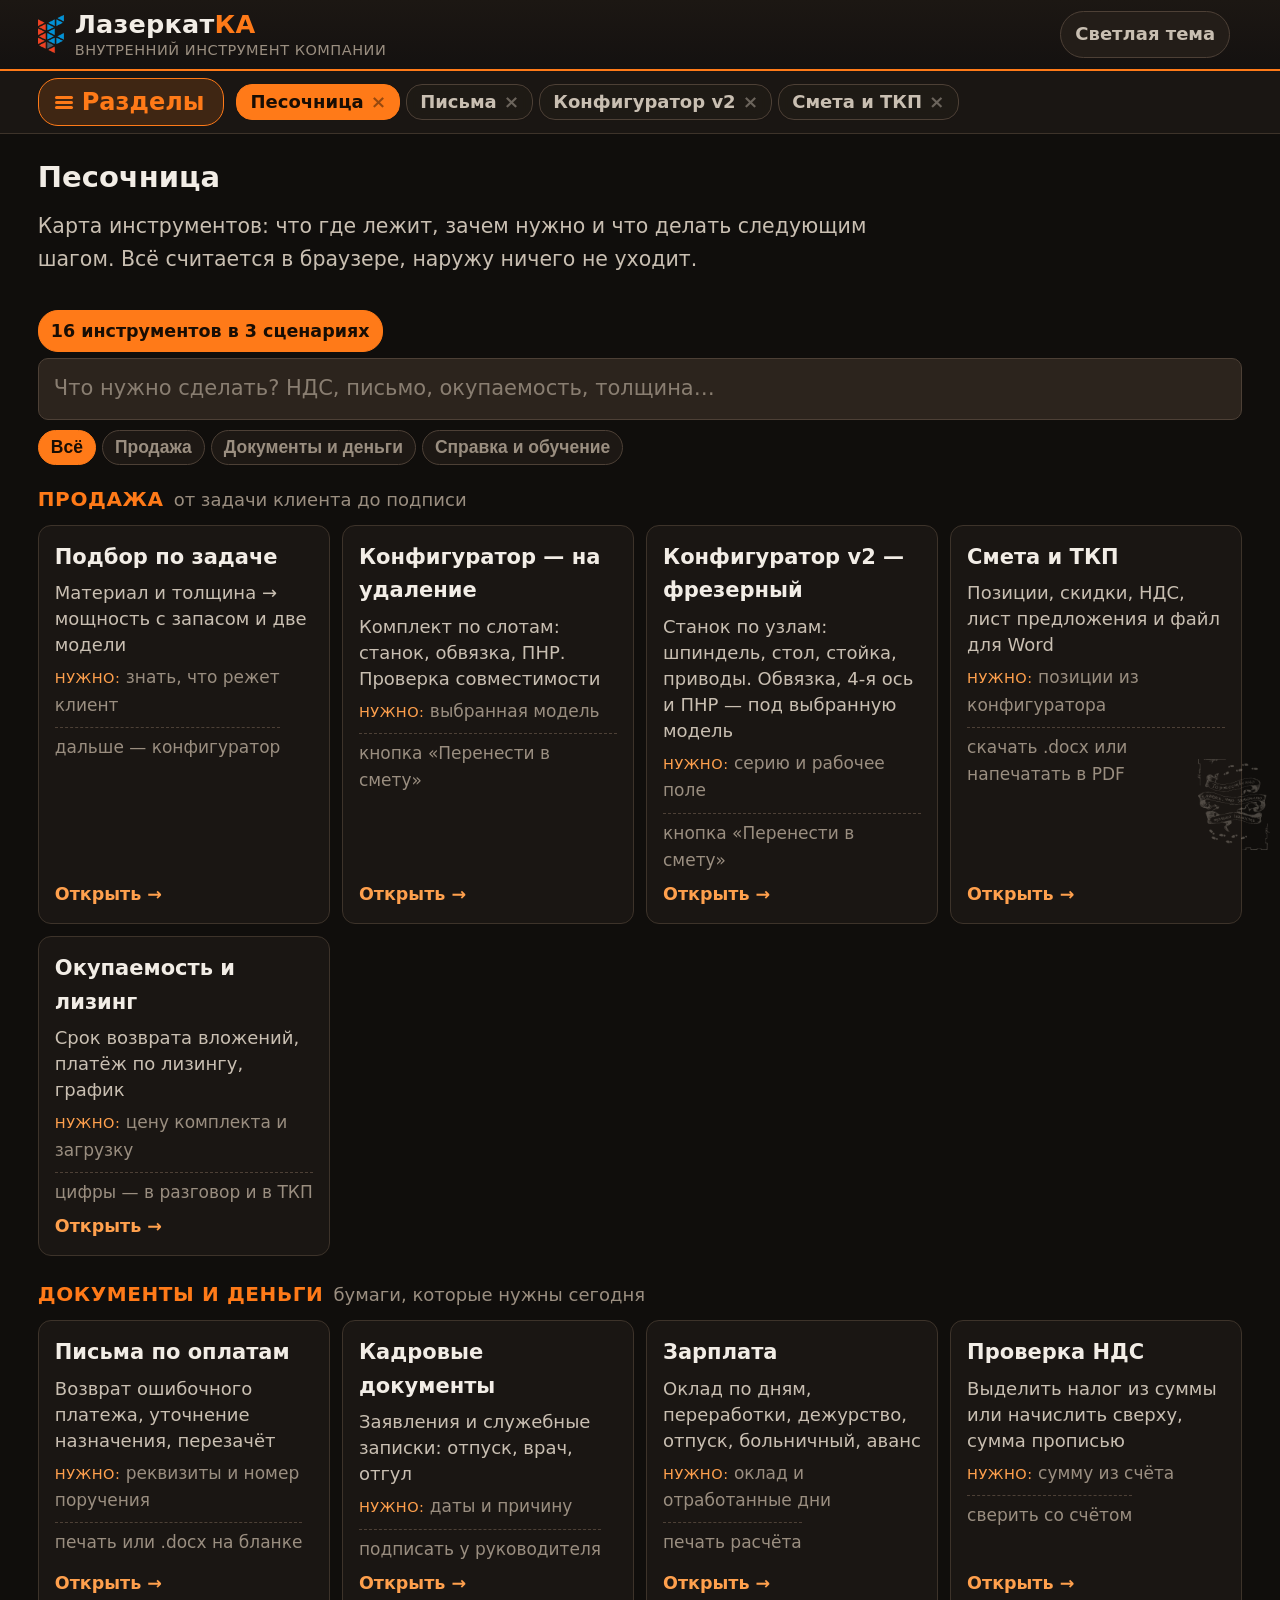
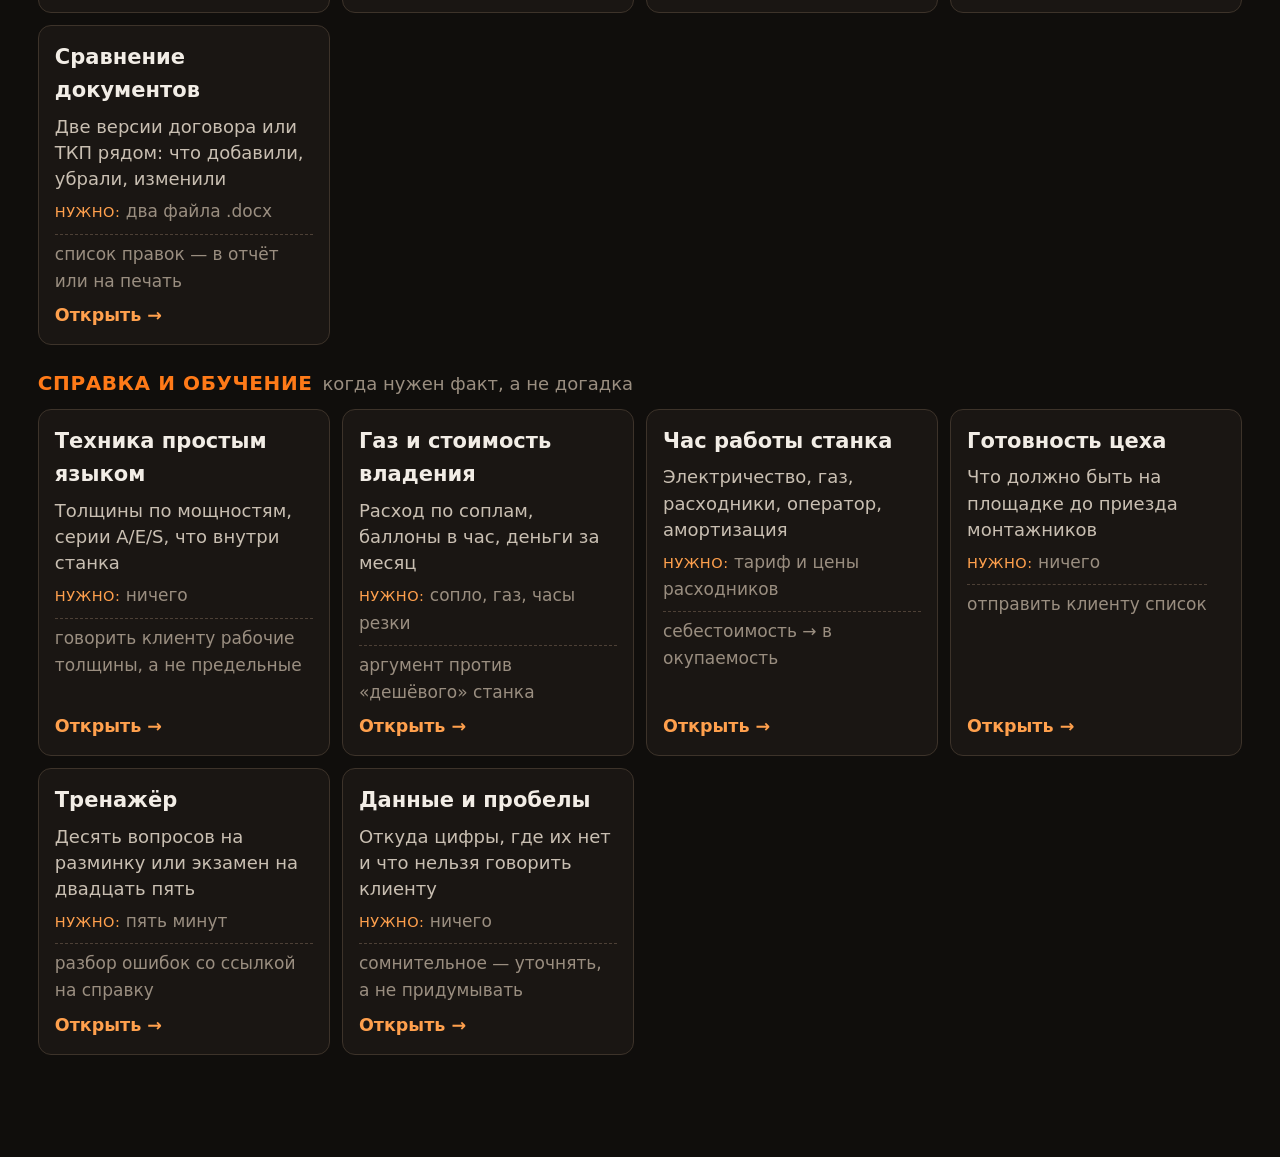
==== index.html @ 3d06977b "версия 55: классификация готовых конфигураций и станины из 1С [skip ci] Готовые конфигурации больше " ====
<!DOCTYPE html>
<html lang="ru" style="--cmp-top: 4px;"><head>
<meta charset="utf-8">
<meta name="viewport" content="width=device-width,initial-scale=1">
<meta name="robots" content="noindex,nofollow,noarchive,nosnippet">
<meta name="googlebot" content="noindex,nofollow">
<meta name="theme-color" content="#100e0c">
<title>ЛазеркатКА — конфигуратор, смета и ТКП</title>
<link rel="manifest" href="manifest.webmanifest">
<link rel="apple-touch-icon" href="apple-touch-icon-180.png">
<link rel="icon" href="icon-192.png" type="image/png">
<style>/* Тёмная тема — по умолчанию, как было. Светлая включается атрибутом
   data-theme="light" на <html>: те же переменные, другие значения, поэтому
   правила ниже одинаковы для обеих тем. Лист ТКП в любой теме белый. */
:root{
  --bg:#100e0c; --bg2:#1a1613; --bg3:#231d18; --bg4:#2c241d;
  --line:#3d332a; --line2:#4d4036;
  --tx:#f2ede6; --tx2:#c9bfb2; --muted:#9a8e80;
  --or:#ff7a18; --or2:#ffa04d; --or3:#c95c07; --orbg:#2a1a0c;
  --ok:#57b877; --okbg:#12230f; --bad:#ff6152; --badbg:#2a1110;
  --warn:#ffb43a; --warnbg:#2b1f0a;
  --head:linear-gradient(180deg,#1c1713,#141110);
  --onor:#180d04; --onok:#08170c; --onwarn:#241700; --onbad:#ffffff;
  --shadow:rgba(0,0,0,.45);
  /* иконка календаря для полей с датой — рисуем маской, цвет берём из темы */
  --cal-ico:url('data:image/svg+xml;utf8,<svg xmlns="http://www.w3.org/2000/svg" viewBox="0 0 24 24"><path fill="black" d="M7 2v2H5.5A2.5 2.5 0 0 0 3 6.5v13A2.5 2.5 0 0 0 5.5 22h13a2.5 2.5 0 0 0 2.5-2.5v-13A2.5 2.5 0 0 0 18.5 4H17V2h-2v2H9V2H7zm-1.5 8h13v9.5a.5.5 0 0 1-.5.5h-12a.5.5 0 0 1-.5-.5V10zm2 2v2h3v-2h-3zm5 0v2h3v-2h-3z"/></svg>');
  /* стрелка-указатель для подсказки на плитках шаблонов писем */
  --down-ico:url('data:image/svg+xml;utf8,<svg xmlns="http://www.w3.org/2000/svg" viewBox="0 0 24 24"><path fill="black" d="M11 2h2v13.2l4.9-4.9 1.4 1.4L12 19l-7.3-7.3 1.4-1.4 4.9 4.9z"/></svg>');
}
html[data-theme="light"]{
  --bg:#f6f4f1; --bg2:#ffffff; --bg3:#f1ece6; --bg4:#e7e0d8;
  --line:#dcd4c9; --line2:#c8bdaf;
  --tx:#1b1815; --tx2:#4a423a; --muted:#6f665c;
  --or:#c95c07; --or2:#a34a05; --or3:#e0761d; --orbg:#fdf0e3;
  --ok:#1f7a44; --okbg:#e8f5ec; --bad:#b3271a; --badbg:#fdeceb;
  --warn:#8a5a06; --warnbg:#fdf3e0;
  --head:linear-gradient(180deg,#ffffff,#f3efe9);
  --onor:#fff8f2; --onok:#ffffff; --onwarn:#fff8ea; --onbad:#ffffff;
  --shadow:rgba(60,45,30,.14);
}
*{box-sizing:border-box}
html{-webkit-text-size-adjust:100%}
body{margin:0;background:var(--bg);color:var(--tx);
  font:21px/1.6 "Segoe UI",Roboto,system-ui,-apple-system,sans-serif;
  -webkit-font-smoothing:antialiased}
.wrap{max-width:1600px;margin:0 auto;padding:0 1cm 80px}

/* ---------- шапка ---------- */
header{background:var(--head);
  border-bottom:2px solid var(--or);position:sticky;top:0;z-index:30}
/* Шапка идёт во всю ширину окна, вровень с лентой разделов: знак с названием
   прижат к левому краю, тема и режим демонстрации — к правому. Раньше шапка
   была ограничена шириной колонки и висела в воздухе посреди экрана, пока
   лента под ней начиналась от самого края. */
.head{max-width:none;margin:0;padding:10px 1cm;display:flex;gap:16px;
  align-items:center;flex-wrap:wrap}
.head .head-right{margin-left:auto}
/* Знак + название: знак фирменный, текст живёт в теме сайта. Ссылка ведёт
   на lasercut.ru, поэтому у неё нет подчёркивания и цвета ссылки. */
.brand{display:flex;align-items:center;gap:11px;text-decoration:none;
  color:var(--tx);line-height:1.15}
.brand-mark{flex:0 0 auto;display:block;height:38px;width:auto}
.brand-tx{font-size:25.5px;font-weight:700;letter-spacing:.2px;color:var(--tx)}
.brand-tx b{color:var(--or)}
.brand small{display:block;font-size:14.5px;font-weight:400;color:var(--muted);
  letter-spacing:.5px;text-transform:uppercase;margin-top:3px}
.brand:hover .brand-tx{color:var(--or2)}
.brand:hover .brand-mark{filter:brightness(1.12)}
@media(max-width:560px){
  .brand-mark{height:30px}
  .brand-tx{font-size:22.5px}
  .brand small{font-size:13px}
}
.head-right{margin-left:auto;display:flex;gap:12px;align-items:center;flex-wrap:wrap}
.toggle{display:inline-flex;align-items:center;gap:9px;background:var(--bg3);
  border:1px solid var(--line2);padding:8px 14px;border-radius:24px;font-size:18.5px;
  cursor:pointer;user-select:none;color:var(--tx2)}
.toggle:hover{border-color:var(--or);color:var(--tx)}
.toggle input{width:18px;height:18px;margin:0;cursor:pointer;accent-color:var(--or)}
.savedot{font-size:17.5px;color:var(--or2);min-height:19px}
.themebtn{font:inherit;font-size:18px;font-weight:600;padding:8px 14px;
  border-radius:24px;cursor:pointer;background:var(--bg3);color:var(--tx2);
  border:1px solid var(--line2)}
.themebtn:hover{border-color:var(--or);color:var(--or2)}

/* баннер демо-режима с выходом */
.demo-banner{display:none;background:var(--or);color:var(--onor);padding:10px 16px;
  font-size:19px;font-weight:600;text-align:center}
body.demo .demo-banner{display:flex;gap:14px;align-items:center;justify-content:center;
  flex-wrap:wrap}
.demo-banner button{font:inherit;font-size:18px;font-weight:700;padding:5px 14px;
  border-radius:20px;border:2px solid var(--onor);background:transparent;color:var(--onor);
  cursor:pointer}
.demo-banner button:hover{background:var(--onor);color:var(--or)}

/* ---------- вкладки и кнопка разделов ----------
   Компактно и чётко: вкладка — плотная «пилюля» с ощутимой рамкой, активная
   заливается фирменным оранжевым и читается сразу. Меню в кнопке «Разделы»
   держит все шесть разделов; текст в нём мелкий и в одну строку, подсказка —
   ещё мельче, чтобы список не разрастался. */
/* Полоса вкладок стоит выше всего остального: раскрытое меню «Разделы»
   должно ложиться поверх шапки, нижней панели сметы и любых карточек. */
nav{display:none;background:var(--bg2);border-bottom:1px solid var(--line);
  position:sticky;top:63px;z-index:50}
body.js nav{display:block}
/* Кнопка «Разделы» прижата к самому левому краю окна: строка навигации не
   ограничена шириной колонки текста, слева почти нет отступа. Раскрытое меню
   ложится в поле у края, а не на статью. */
.navinner{max-width:none;margin:0;padding:7px 1cm;display:flex;gap:12px;
  align-items:center}
.navtabs{display:flex;gap:6px;overflow-x:auto;scrollbar-width:none;padding:1px 0;
  flex:1 1 auto}
.navtabs::-webkit-scrollbar{display:none}
.navtabs button{border:1px solid var(--line2);border-radius:16px;font:inherit;
  font-size:18px;font-weight:600;padding:6px 13px;cursor:pointer;color:var(--tx2);
  white-space:nowrap;display:flex;align-items:center;gap:6px;line-height:1.25;
  background:color-mix(in srgb, var(--bg3) 62%, transparent);
  backdrop-filter:blur(6px);-webkit-backdrop-filter:blur(6px);
  transition:border-color .12s, color .12s, background .12s}
.navtabs button:hover{color:var(--tx);border-color:var(--or2);
  background:color-mix(in srgb, var(--bg4) 78%, transparent)}
.navtabs button[aria-selected="true"]{color:var(--onor);border-color:var(--or);
  background:var(--or);font-weight:700}
.navtabs button[aria-selected="true"] .badge{background:var(--onor);color:var(--or)}

/* кнопка «Разделы» — фирменный оранжевый блок с меню */
.navmenu{position:relative;flex:0 0 auto}
/* Размер кнопки: было 20 px, стало 18 px — на 10 % меньше. */
.menubtn{font:inherit;font-size:24px;font-weight:700;padding:8px 19px 8px 43px;
  border-radius:20px;cursor:pointer;border:1px solid var(--or);
  background:color-mix(in srgb, var(--or) 16%, transparent);color:var(--or);
  position:relative;line-height:1.25;white-space:nowrap}
.menubtn::before{content:"";position:absolute;left:16px;top:50%;
  width:18px;height:3px;background:var(--or);border-radius:2px;
  box-shadow:0 -5px 0 var(--or), 0 5px 0 var(--or);transform:translateY(-1px)}
.menubtn:hover{background:var(--or);color:var(--onor)}
.menubtn:hover::before{background:var(--onor);
  box-shadow:0 -6px 0 var(--onor), 0 6px 0 var(--onor)}
.menulist{display:none;position:absolute;left:0;top:calc(100% + 6px);z-index:70;
  min-width:288px;padding:6px;border-radius:13px;border:1px solid var(--line2);
  background:color-mix(in srgb, var(--bg2) 97%, transparent);
  backdrop-filter:blur(14px);-webkit-backdrop-filter:blur(14px);
  box-shadow:0 12px 32px var(--shadow)}
.menulist.open{display:block}
/* строка меню: слева ручка переноса, посередине переход в раздел,
   справа кнопка-закрепление во вкладки. Строку можно перетащить выше
   или ниже — порядок запоминается. */
.menulist .mrow{display:flex;align-items:stretch;gap:2px;border-radius:9px}
.menulist .mgrip{flex:0 0 auto;display:flex;align-items:center;padding:0 6px 0 4px;
  color:var(--muted);font-size:20px;line-height:1;cursor:grab;user-select:none}
.menulist .mrow:hover .mgrip{color:var(--or2)}
.menulist .mrow.drag{opacity:.45;cursor:grabbing}
.menulist .mrow.over{box-shadow:inset 0 2px 0 var(--or);background:var(--bg3)}
.menulist .mrow:hover{background:var(--bg3)}
.menulist .mrow>button[data-t]{display:block;flex:1 1 auto;font:inherit;
  font-size:18px;text-align:left;padding:7px 11px;border:0;border-radius:9px;
  background:none;color:var(--tx2);cursor:pointer;line-height:1.3}
.menulist .mrow>button[data-t]:hover{color:var(--tx)}
.menulist .mrow>button[aria-selected="true"]{color:var(--or);font-weight:700;
  background:var(--orbg)}
.menulist .mrow>button[data-t] small{display:block;font-size:14.5px;
  color:var(--muted);font-weight:400;margin-top:1px}
.pinbtn{flex:0 0 auto;width:34px;border:0;border-radius:9px;background:none;
  color:var(--muted);cursor:pointer;font:inherit;font-size:21px;line-height:1}
.pinbtn:hover{background:var(--bg4);color:var(--or)}
.pinbtn[aria-pressed="true"]{color:var(--or)}
.menulist .mfoot{display:flex;gap:6px;align-items:center;
  border-top:1px solid var(--line);margin-top:5px;padding:6px 8px 2px}
.menulist .mfoot span{font-size:14.5px;color:var(--muted);flex:1 1 auto}
.menulist .mfoot button{font:inherit;font-size:15.5px;padding:4px 9px;
  border:1px solid var(--line2);border-radius:8px;background:none;
  color:var(--tx2);cursor:pointer}
.menulist .mfoot button:hover{border-color:var(--or2);color:var(--tx)}
/* крестик снятия вкладки — виден при наведении и всегда на тач-экранах */
.navtabs button .tabx{font-size:18.5px;line-height:1;opacity:.45;margin-left:1px}
.navtabs button:hover .tabx{opacity:1}
@media(max-width:560px){
  .navinner{padding:6px 8px 6px 3px;gap:8px}
  .navtabs button{font-size:17.5px;padding:6px 11px}
  .menubtn{font-size:20.5px;padding:7px 14px 7px 36px}
  .menubtn::before{left:13px;width:16px}
  .menulist{min-width:min(80vw, 320px)}
}
.badge{background:var(--or);color:var(--onor);font-size:16px;font-weight:700;
  min-width:20px;padding:1px 6px;border-radius:10px;line-height:1.5}
.badge:empty{display:none}

/* без JS все панели подряд */
.panel{padding-top:20px}
body.js .panel{display:none}
body.js .panel.active{display:block}
.nojs-title{display:block;margin:34px 0 0;padding:12px 16px;background:var(--or);
  color:var(--onor);font-size:25.5px;font-weight:700;border-radius:6px}
body.js .nojs-title{display:none}

h2{font-size:29px;color:var(--tx);margin:32px 0 12px;padding-bottom:8px;
  border-bottom:2px solid var(--line2);font-weight:700}
h3{font-size:22.5px;color:var(--or2);margin:22px 0 10px;font-weight:700}
p{margin:10px 0}
a{color:var(--or2)}
.muted{color:var(--muted);font-size:18.5px}
.lead{font-size:20.5px;color:var(--tx2);margin-bottom:18px;max-width:900px}

/* ---------- шаги ---------- */
.step{background:var(--bg2);border:1px solid var(--line);border-radius:10px;
  padding:0;margin:16px 0;overflow:hidden}
.step-h{display:flex;align-items:center;gap:12px;padding:14px 18px;
  background:var(--bg3);border-bottom:1px solid var(--line)}
.step-n{flex:0 0 auto;width:30px;height:30px;border-radius:50%;background:var(--or);
  color:var(--onor);font-weight:700;font-size:20px;display:flex;align-items:center;
  justify-content:center}
.step-t{font-size:22px;font-weight:700;color:var(--tx)}
.step-t small{display:block;font-size:17.5px;font-weight:400;color:var(--muted);margin-top:1px}
/* ---------------- Главная: три плитки ---------------- */
/* Тренажёр: полоса прогресса, крупные варианты ответа, разбор ошибок */
.quizbar{height:6px;border-radius:4px;background:var(--bg4);overflow:hidden;
  margin:4px 0 14px}
.quizbar-i{height:100%;width:0;background:var(--or);transition:width .2s}
.quizq{font-size:23px;font-weight:600;margin:0 0 14px;line-height:1.45}
.quizopts{display:flex;flex-direction:column;gap:8px;margin-bottom:12px}
.quizopt{font:inherit;font-size:20.5px;text-align:left;padding:12px 14px;
  border-radius:9px;border:1px solid var(--line2);background:var(--bg4);
  color:var(--tx);cursor:pointer;transition:.12s}
.quizopt:hover:not(:disabled){border-color:var(--or);color:var(--or2)}
.quizopt:disabled{cursor:default;opacity:.75}
.quizopt.ok{border-color:var(--ok);background:var(--okbg);color:var(--tx);opacity:1}
.quizopt.bad{border-color:var(--bad);background:var(--badbg);color:var(--tx);opacity:1}
.note.ok-note{border-color:var(--ok);background:var(--okbg)}
.quizerr{padding:10px 12px;margin:8px 0;border-radius:9px;border:1px solid var(--line);
  background:var(--bg3);font-size:19px}
.quizerr b{display:block;margin-bottom:4px}
.quizerr .muted{font-size:17.5px}

/* Справочник: три части в одном разделе — показываем ту, что выбрана */
.subtabs{margin:0 0 18px}
.subpanel{display:none}
.subpanel.active{display:block}
.subpanel>.lead:first-child{margin-top:0}

/* Плашка-клятва: обработанный рисунок как маска — бумага убрана, цвет чернил
   даёт CSS, поэтому она живёт и в тёмной, и в светлой теме. Место — правый
   нижний угол окна, приподнята над краем; блок лежит вне панелей, поэтому
   видна на каждой вкладке. */
.oath{position:fixed;right:18px;bottom:56px;width:198px;z-index:26;
  display:block;text-decoration:none;
  color:var(--tx2);opacity:.6;cursor:pointer;
  transition:opacity .16s, transform .16s, color .16s}
.oath:hover,.oath:focus-visible{opacity:1;color:var(--or);
  transform:translateY(-2px) rotate(-.5deg);outline:none}
/* display:block обязателен: плашка стала ссылкой, а строчный элемент
   игнорирует ширину и пропорции — картинка просто исчезала */
.oath-scan{display:block;width:100%;aspect-ratio:400 / 492;
  background-color:currentColor;
  -webkit-mask:var(--oath-img) center/contain no-repeat;
  mask:var(--oath-img) center/contain no-repeat}
.oath-tip{position:absolute;right:0;bottom:calc(100% + 8px);width:214px;
  padding:8px 11px;border-radius:11px;border:1px solid var(--or);
  background:var(--bg2);color:var(--tx);font-size:17px;line-height:1.4;
  box-shadow:0 10px 26px var(--shadow);opacity:0;visibility:hidden;
  transform:translateY(4px);transition:.16s}
.oath:hover .oath-tip,.oath:focus-visible .oath-tip{opacity:1;visibility:visible;
  transform:translateY(0)}
/* На ноутбуках 1180–1500 px правая колонка доходит почти до края окна:
   плашку делаем маленькой и почти прозрачной, чтобы не накрывать кнопки. */
@media(max-width:1500px){
  .oath{width:74px;bottom:50px;right:10px;opacity:.32}
  .oath:hover,.oath:focus-visible{opacity:1}
}
@media(max-width:900px){
  .oath{width:104px;right:10px;bottom:48px;opacity:.5}
  .oath-tip{width:190px}
}
@media print{.oath{display:none}}

/* Свёрнутая справка в шаге: заголовок в одну строку, без рамки-плашки */
.hint-det{margin-top:10px;border:1px solid var(--line);border-radius:10px;
  background:var(--bg2)}
.hint-det>summary{cursor:pointer;padding:8px 12px;font-size:17.5px;color:var(--tx2);
  list-style:none}
.hint-det>summary::-webkit-details-marker{display:none}
.hint-det>summary::before{content:"＋ ";color:var(--or)}
.hint-det[open]>summary::before{content:"− "}
.hint-det>summary:hover{color:var(--tx)}
.hint-det .det-b{padding:0 12px 10px;display:flex;flex-direction:column;gap:8px}

/* Миниатюра письма в правой колонке: лист А4 сжат по ширине колонки */
/* Письма: группы-плашки. Заголовок всегда виден, список документов
   раскрывается под нажатой группой. */
.ltracc{display:flex;flex-direction:column;gap:10px;margin:0 0 18px}
.ltracc-i{border:1px solid var(--line2);border-radius:12px;background:var(--bg2);
  overflow:hidden}
.ltracc-i.open{border-color:var(--or)}
.ltracc-h{display:flex;align-items:center;gap:12px;width:100%;font:inherit;
  font-size:21px;font-weight:700;padding:14px 16px;border:0;cursor:pointer;
  background:none;color:var(--tx);text-align:left}
.ltracc-h:hover{color:var(--or2)}
.ltracc-i.open .ltracc-h{color:var(--or);background:var(--orbg)}
.ltracc-h .la-c{font-size:17px;font-weight:600;color:var(--muted);
  text-transform:uppercase;letter-spacing:.5px}
.ltracc-h .la-x{margin-left:auto;width:12px;height:12px;flex:0 0 auto;
  border-right:2px solid currentColor;border-bottom:2px solid currentColor;
  transform:rotate(45deg) translateY(-2px);transition:transform .16s}
.ltracc-i.open .ltracc-h .la-x{transform:rotate(225deg) translateY(-2px)}
.ltracc-b{padding:4px 16px 16px}
.ltracc-b .pills{margin:0}
/* После выбора группы над плитками шаблонов на пару секунд всплывают стрелки:
   подсказка, что выбирать дальше. Стрелки появляются по очереди. */
.pill.point{position:relative}
.pill.point::before{content:'';position:absolute;left:50%;bottom:calc(100% + 3px);
  width:15px;height:15px;margin-left:-7.5px;background-color:var(--or);
  -webkit-mask:var(--down-ico) center/contain no-repeat;
  mask:var(--down-ico) center/contain no-repeat;
  animation:pointjump .82s ease-in-out 6 both;
  animation-delay:var(--point-delay,0s);pointer-events:none}
@keyframes pointjump{
  0%{opacity:0;transform:translateY(-9px)}
  25%{opacity:1;transform:translateY(-1px)}
  55%{opacity:1;transform:translateY(-6px)}
  100%{opacity:0;transform:translateY(-2px)}
}
@media(prefers-reduced-motion:reduce){
  .pill.point::before{animation:pointfade 3s linear 1 both}
  @keyframes pointfade{0%,85%{opacity:1}100%{opacity:0}}
}
/* Кадровый бланк: адресат и «от кого» справа, пояснения мелким шрифтом */
.lp-addr.staff{display:block;text-align:right}
.lp-addr.staff .lp-to{margin-bottom:14px}
.lp-addr.staff .lp-from{display:block;text-align:right}
.lp-hint{display:block;font-size:13px;color:#7a8798;margin:0 0 8px}
.lp-sign.staff{display:flex;gap:26px;align-items:flex-end;justify-content:space-between}
.lp-sign.staff .lp-line{min-width:150px;text-align:center}
.lp-sign.staff .lp-hint{text-align:center;margin-top:2px}
/* Миниатюра листа ТКП в правой колонке сметы: тот же приём, что в письмах */
.kpmini{margin-top:10px;border:1px solid var(--line2);border-radius:8px;
  background:#fff;overflow:hidden;cursor:zoom-in;height:460px}
.kpmini-in{width:794px;transform-origin:top left}
@media(max-width:999px){.kpmini{height:320px}}
@media print{.kpmini,#kpMiniGo{display:none}}
.ltrmini{margin-top:10px;border:1px solid var(--line2);border-radius:8px;
  background:#fff;overflow:hidden;cursor:zoom-in;height:420px}
.ltrmini-in{width:794px;transform-origin:top left}
@media(max-width:999px){.ltrmini{height:320px}}
@media print{.ltrmini,#ltrMiniGo{display:none}}
/* Песочница: поиск, сценарии, карточки инструментов. Карточка отвечает на
   три вопроса — что делает, что ей нужно, что дальше. */
.maptop{display:flex;flex-direction:column;gap:10px;margin-bottom:18px}
.maptop input[type=search]{width:100%;font:inherit;font-size:21px;padding:13px 15px;
  border:1px solid var(--line2);border-radius:10px;background:var(--bg4);color:var(--tx)}
.maptop input[type=search]:focus{outline:0;border-color:var(--or);
  box-shadow:0 0 0 3px rgba(255,122,24,.22)}
.maptop .pills{margin:0}
.mapflow{margin-bottom:22px}
.mapflow-h{display:flex;align-items:baseline;gap:10px;flex-wrap:wrap;margin:0 0 10px}
.mapflow-h b{font-size:20px;text-transform:uppercase;letter-spacing:.6px;color:var(--or)}
.mapflow-h .muted{font-size:18px}
.mapgrid{display:grid;grid-template-columns:repeat(auto-fill,minmax(248px,1fr));gap:12px}
.mapcard{display:flex;flex-direction:column;gap:6px;text-align:left;padding:15px 16px;
  border:1px solid var(--line);border-radius:13px;background:var(--bg2);cursor:pointer;
  font:inherit;color:inherit;transition:.14s}
.mapcard:hover{border-color:var(--or);transform:translateY(-2px);
  box-shadow:0 10px 24px var(--shadow)}
.mapcard .mc-t{font-size:21px;font-weight:700;color:var(--tx)}
.mapcard .mc-w{font-size:18px;color:var(--tx2);line-height:1.45}
.mapcard .mc-n{font-size:17px;color:var(--muted)}
.mapcard .mc-n i{font-style:normal;text-transform:uppercase;letter-spacing:.5px;
  font-size:14.5px;color:var(--or2)}
.mapcard .mc-x{font-size:17px;color:var(--muted);border-top:1px dashed var(--line2);
  padding-top:6px;margin-top:2px}
.mapcard .mc-a{font-size:17.5px;font-weight:700;color:var(--or2);margin-top:auto}
@media(max-width:560px){.mapgrid{grid-template-columns:1fr}}

.maprow{display:flex;gap:10px;align-items:center;justify-content:space-between;
  padding:8px 0;border-bottom:1px dashed var(--line2);font-size:18px;flex-wrap:wrap}
.maprow b{color:var(--tx)}
.maprow .muted{flex:1 1 200px}
/* ---------------- Письма: бланк А4 ---------------- */
.bodyarea{width:100%;min-height:220px;font:18.5px/1.6 inherit;padding:11px 12px;
  border:1px solid var(--line);border-radius:9px;background:var(--bg3);color:var(--tx);
  resize:vertical}
.clientfield label .cf{font-size:14px;text-transform:uppercase;letter-spacing:.4px;
  color:var(--muted);border:1px solid var(--line2);border-radius:4px;padding:1px 4px;
  margin-left:5px}
.clientfield input{border-style:dashed}
.howto{margin:0;padding-left:20px;font-size:18px;color:var(--muted);line-height:1.6}
.ltrpage{background:#fff;color:#16202e;border-radius:6px;padding:28px 30px;
  max-width:820px;margin:0 auto;font:19px/1.6 Georgia,"Times New Roman",serif}
.lp-head{display:flex;gap:16px;align-items:flex-start;justify-content:space-between;
  border-bottom:2px solid #0f2b52;padding-bottom:10px;margin-bottom:16px;flex-wrap:wrap}
.lp-logo{max-width:230px;height:auto}
.lp-co{font-size:14.5px;line-height:1.45;text-align:right;color:#4a5a70;max-width:330px}
.lp-co b{display:block;font-size:17px;color:#0f2b52;margin-bottom:2px}
.lp-co span{display:block}
.lp-addr{display:flex;gap:20px;justify-content:space-between;margin-bottom:18px;
  font-size:17.5px;flex-wrap:wrap}
.lp-to,.lp-from{max-width:48%;min-width:220px}
.lp-to{text-align:right;margin-left:auto}
.lp-from{order:-1}
.lp-addr .muted{color:#7b8ba3}
.lp-h{font-size:21px;text-align:center;margin:18px 0 6px;color:#0f2b52}
.lp-sub{text-align:center;font-size:18px;color:#4a5a70;margin-bottom:12px}
.lp-body p{margin:0 0 10px;text-align:justify;white-space:pre-wrap}
.lp-blank{display:inline-block;min-width:200px;border-bottom:1px solid #16202e}
.lp-sign{display:flex;justify-content:space-between;gap:16px;margin-top:26px;
  font-size:18px;flex-wrap:wrap}
.ltrstep{border:0;background:none}
.ltrstep .step-b{padding:0}
/* ---------------- Зарплата ---------------- */
.zphero{background:linear-gradient(160deg,#0e2a5c,#1b4fa8);color:#fff;border-radius:12px;
  padding:16px 18px;margin-bottom:12px}
.zphero .l{font-size:14.5px;opacity:.78;text-transform:uppercase;letter-spacing:.06em}
.zphero .v{font-size:40px;font-weight:750;margin-top:3px;font-variant-numeric:tabular-nums}
.zphero .split{display:flex;gap:14px;margin-top:14px;padding-top:12px;
  border-top:1px solid rgba(255,255,255,.2)}
.zphero .split>div{flex:1}
.zphero .split .s{font-size:21px;font-weight:650;margin-top:2px;
  font-variant-numeric:tabular-nums}
table.spec td.minus{color:var(--bad)}
@media print{
  /* Печатаем только письмо или расчёт — вместе с фирменной шапкой */
  #p-letters.printme .ltrpage{max-width:none;padding:0}
  /* у письма поля по ГОСТ, поэтому его собственные отступы, а не общие */
  #p-letters.printme{padding:20mm 15mm 20mm 30mm}
  #p-letters.printme .cfggrid,#p-letters.printme .bhead{display:none !important}
  #p-zp.printme .cfgside{position:static}
  #p-zp.printme .btns,#p-zp.printme .specout,#p-zp.printme details{display:none !important}
}

/* ---------------- Сборка комплекта по слотам ---------------- */
.bhead{display:flex;gap:16px;justify-content:space-between;align-items:flex-start;
  flex-wrap:wrap;margin-bottom:6px}
.btitle{font-size:29px;margin:0 0 4px;color:var(--tx)}
.cardhead .chk.small{font-size:17px;color:var(--muted);margin:0}
/* строка-слот */
.slot{display:grid;grid-template-columns:200px minmax(0,1fr) auto;gap:12px;
  align-items:center;padding:11px 12px;border:1px solid var(--line);border-radius:10px;
  margin-bottom:8px;background:var(--bg3)}
.slot.filled{border-color:color-mix(in srgb,var(--ok) 55%,var(--line))}
.slot.req:not(.filled){border-color:color-mix(in srgb,var(--or) 45%,var(--line))}
.slot-h b{font-size:18px;color:var(--tx)}
.slot-h .muted{display:block;font-size:16px;margin-top:2px}
.slot-h .star{color:var(--or)}
.slot-b{display:flex;gap:12px;align-items:baseline;justify-content:space-between;min-width:0}
.slot-n{min-width:0;font-size:18px}
.slot-n b{color:var(--tx);font-weight:600}
.slot-n .muted{display:block;font-size:16px;margin-top:2px}
.slot-p{white-space:nowrap;font-weight:700;color:var(--or);font-variant-numeric:tabular-nums}
/* Строка выбора внутри слота: количество опор и вид ПНР */
.slot-q{display:flex;gap:6px;flex-wrap:wrap;align-items:center;margin-top:8px}
.slot-q>.muted{font-size:16px}
.pill.sm{padding:4px 10px;font-size:17px;border-radius:14px}
.slot-a{display:flex;gap:6px;flex-wrap:wrap;justify-content:flex-end}
@media screen and (max-width:820px){
  .slot{grid-template-columns:1fr}
  .slot-a{justify-content:flex-start}
}
/* полоса заполнения слотов */
.fillbar{display:flex;flex-wrap:wrap;gap:6px}
.chip{font-size:14.5px;font-weight:700;letter-spacing:.4px;padding:5px 9px;border-radius:6px;
  background:var(--bg3);color:var(--muted);border:1px solid var(--line)}
.chip.req{border-style:dashed;border-color:color-mix(in srgb,var(--or) 55%,var(--line))}
.chip.on{background:var(--ok);color:var(--onok);border-color:var(--ok)}
/* типовые комплекты и сохранённые сборки */
.tplrow{display:flex;gap:10px;align-items:center;justify-content:space-between;
  padding:9px 11px;border:1px solid var(--line);border-radius:9px;margin-bottom:6px;
  background:var(--bg3);flex-wrap:wrap}
.tplrow .pn{flex:1 1 220px;min-width:0;font-size:18px}
.tplrow .pn b{color:var(--tx)}
.tplrow .pn .muted{display:block;font-size:16px;margin-top:2px}
.tplrow .pp{font-weight:700;color:var(--or);white-space:nowrap}
/* проверка сборки */
.chk-h{margin:10px 0 6px;font-size:17.5px;font-weight:700}
.chk-h.ok{color:var(--ok)}
.chk-h.warn{color:var(--warn)}
.chk-h.bad{color:var(--bad)}
.chk-i{font-size:17px;line-height:1.5;padding:6px 9px;border-radius:0 6px 6px 0;
  margin-bottom:5px;border-left:3px solid var(--line2);background:var(--bg3)}
.chk-i.stop{border-left-color:var(--bad)}
.chk-i.warn{border-left-color:var(--warn)}
.chk-i.ok{border-left-color:var(--ok)}
/* диалог выбора позиции в слот */
.modal{position:fixed;inset:0;z-index:60;display:none;align-items:center;
  justify-content:center;padding:16px;background:rgba(0,0,0,.55)}
.modal.open{display:flex}
.modal-box{background:var(--bg2);border:1px solid var(--line);border-radius:12px;
  width:min(760px,100%);max-height:86vh;display:flex;flex-direction:column}
.modal-h{display:flex;align-items:center;justify-content:space-between;gap:10px;
  padding:12px 14px;border-bottom:1px solid var(--line)}
.modal-h b{font-size:19px;color:var(--tx)}
.modal-f{display:flex;gap:8px;align-items:center;padding:10px 14px;
  border-bottom:1px solid var(--line);flex-wrap:wrap}
.modal-f input[type=search]{flex:2 1 240px}
.modal-f select{flex:0 0 180px}
.modal-b{overflow:auto;padding:10px 14px}
.pickrow{display:flex;gap:10px;align-items:center;justify-content:space-between;
  padding:8px 10px;border:1px solid var(--line);border-radius:9px;margin-bottom:6px;
  background:var(--bg3);flex-wrap:wrap}
.pickrow .pn{flex:1 1 260px;min-width:0;font-size:18px}
.pickrow .pn b{color:var(--tx)}
.pickrow .pn .muted{display:block;font-size:16px;margin-top:2px}
.pickrow .pp{font-weight:700;color:var(--or);white-space:nowrap}
@media print{.modal{display:none !important}}

/* Конфигуратор в две колонки: слева подбор, справа спецификация.
   Разметка повторяет присланный пример, цвета — наши. */
@media screen and (min-width:1180px){
  .cfggrid{display:grid;grid-template-columns:minmax(0,1fr) 380px;gap:18px;
    align-items:start}
  .cfgside{position:sticky;top:92px}
}
.cfgside .card{background:var(--bg2);border:1px solid var(--line);border-radius:12px;
  padding:14px 16px}
.spec-card .cardhead{display:flex;align-items:center;justify-content:space-between;
  gap:10px;border-bottom:1px solid var(--line);padding-bottom:8px;margin-bottom:10px}
.spec-card h2{margin:0;font-size:18.5px;text-transform:uppercase;letter-spacing:.5px;
  color:var(--tx)}
.spec-cnt{font-size:17px;color:var(--muted)}
table.spec{width:100%;border-collapse:collapse;font-size:17.5px}
table.spec td{padding:6px 4px;border-bottom:1px dashed var(--line2);vertical-align:top}
table.spec td.num{text-align:right;white-space:nowrap;font-variant-numeric:tabular-nums;
  font-weight:600}
.xbtn{border:0;background:none;color:var(--muted);font-size:21px;line-height:1;
  cursor:pointer;padding:0 2px}
.xbtn:hover{color:var(--bad)}
.spec-tot{margin-top:10px;display:flex;flex-direction:column;gap:4px;font-size:17.5px}
.spec-tot>div{display:flex;justify-content:space-between;gap:10px}
.spec-tot .big{font-size:21px;font-weight:700;color:var(--tx);border-top:1px solid var(--line);
  padding-top:7px;margin-top:3px}
.spec-tot .gain{color:var(--ok)}
.specout{width:100%;height:74px;margin-top:10px;font:16px/1.45 ui-monospace,Menlo,Consolas,monospace;
  background:var(--bg3);color:var(--muted);border:1px solid var(--line);border-radius:8px;
  padding:7px 9px;resize:vertical}
.empty.small{font-size:17.5px;padding:10px 0}
.note.small{font-size:16px}
/* Таблетки выбора категории */
.pills{display:flex;flex-wrap:wrap;gap:6px;margin-bottom:10px}
.pill{padding:6px 12px;border:1px solid var(--line2);border-radius:20px;
  background:color-mix(in srgb,var(--bg3) 70%,transparent);font-size:17.5px;font-weight:600;
  color:var(--muted);cursor:pointer;transition:.12s}
.pill:hover{border-color:var(--or);color:var(--tx)}
.pill.on{background:var(--or);border-color:var(--or);color:var(--onor)}
/* Карточка характеристик */
.specbox{background:var(--bg3);border:1px solid var(--line);border-radius:9px;
  padding:10px 12px;margin:2px 0 10px}
.specbox h4{margin:0 0 7px;font-size:16px;text-transform:uppercase;letter-spacing:.4px;
  color:var(--or)}
.specbox dl{display:grid;grid-template-columns:auto auto;gap:3px 14px;margin:0;font-size:17px}
.specbox dt{color:var(--muted)}
.specbox dd{margin:0;text-align:right;font-weight:600;color:var(--tx)}
.specbox .idx{margin-top:8px;padding-top:7px;border-top:1px dashed var(--line2);
  font-size:16px;color:var(--muted);line-height:1.5}
/* Совпадения в прайсе */
.matches{margin-top:12px;border-top:1px dashed var(--line2);padding-top:10px}
.matches h3{margin:0 0 7px;font-size:17px;color:var(--muted);font-weight:600}
.mrow{display:flex;justify-content:space-between;gap:10px;align-items:center;
  padding:7px 9px;border:1px solid var(--line);border-radius:8px;margin-bottom:5px;
  cursor:pointer;font-size:17.5px;background:var(--bg3)}
.mrow:hover{border-color:var(--or)}
.mrow b{color:var(--or);white-space:nowrap}
.mrow .nm{flex:1;min-width:0}
.step-b{padding:16px 18px}
/* Шаг в две колонки: слева действия, справа «мысли» — пояснения и техданные.
   Колонка появляется только там, где мыслям есть что сказать. */
@media screen and (min-width:1000px){
  .step-b.has-think{display:grid;grid-template-columns:minmax(0,1fr) 330px;
    gap:18px;align-items:start}
}
.think{display:flex;flex-direction:column;gap:8px}
.step-b.has-think>.think{border-left:2px dashed var(--line2);padding-left:14px}
.think>*{margin:0}
.think .note,.think .calcsteps{font-size:17.5px}
.think .muted{font-size:17px;color:var(--muted)}
@media screen and (min-width:1000px){
  .step-b.has-think>.think{position:sticky;top:96px;max-height:calc(100vh - 130px);
    overflow:auto}
}
@media screen and (max-width:999px){
  .step-b.has-think>.think{margin-top:12px;border-top:1px dashed var(--line2);
    padding-top:10px}
}
/* Подсветка шага, к которому приложение только что подвело пользователя */
.step.step-hi{box-shadow:0 0 0 2px var(--or)}
/* Закреплённая полоса итога */
/* Итог сметы: компактная кнопка в левом нижнем углу вместо полосы во всю
   ширину — та закрывала низ страницы и мешала на длинных таблицах. */
.sumdot{position:fixed;left:14px;bottom:14px;z-index:40;display:none;
  align-items:center;gap:9px;padding:8px 14px 8px 9px;border-radius:24px;
  border:1px solid var(--line2);cursor:pointer;font:inherit;
  color:var(--tx);box-shadow:0 6px 20px var(--shadow);
  background:color-mix(in srgb,var(--bg2) 94%,transparent);
  backdrop-filter:blur(8px);-webkit-backdrop-filter:blur(8px);
  transition:border-color .12s, transform .12s}
.sumdot.show{display:flex}
.sumdot:hover{border-color:var(--or);transform:translateY(-1px)}
.sumdot-n{min-width:24px;height:24px;border-radius:12px;background:var(--or);
  color:var(--onor);font-size:17px;font-weight:700;display:flex;
  align-items:center;justify-content:center;padding:0 6px}
.sumdot-tx{font-size:18px;font-weight:600;white-space:nowrap}
@media(max-width:560px){.sumdot-tx{display:none}
  .sumdot{padding:8px;left:10px;bottom:10px}}
@media print{.sumdot{display:none!important}}
.step.done .step-n{background:var(--ok);color:var(--onok)}
.tgl.off{opacity:.45}
.tgl.off span{text-decoration:line-through}
.step.off{opacity:.5}
.step.off .step-n{background:var(--line2);color:var(--muted)}

.card{background:var(--bg2);border:1px solid var(--line);border-radius:10px;
  padding:16px 18px;margin:14px 0}

/* ---------- поля ---------- */
label.f{display:block;font-size:17px;color:var(--or2);margin:12px 0 5px;
  text-transform:uppercase;letter-spacing:.7px;font-weight:600}
select,input[type=text],input[type=number],input[type=date],textarea{width:100%;font:inherit;
  font-size:20.5px;padding:11px 12px;border:1px solid var(--line2);border-radius:7px;
  background:var(--bg4);color:var(--tx)}
select{cursor:pointer}
/* Поля с датой: тот же корпус, что у остальных полей, своя иконка календаря
   в акцентном цвете и всплывающий календарь браузера под тему приложения */
input[type=date]{cursor:pointer;color-scheme:dark;min-height:45px}
html[data-theme="light"] input[type=date]{color-scheme:light}
input[type=date]:hover{border-color:var(--or)}
input[type=date]::-webkit-datetime-edit{color:var(--tx);padding:0}
input[type=date]::-webkit-datetime-edit-text{color:var(--muted);padding:0 3px}
input[type=date]::-webkit-datetime-edit-year-field:focus,
input[type=date]::-webkit-datetime-edit-month-field:focus,
input[type=date]::-webkit-datetime-edit-day-field:focus{background:var(--or);
  color:var(--onor);border-radius:4px;outline:0}
input[type=date]::-webkit-calendar-picker-indicator{width:19px;height:19px;margin:0;
  padding:0;cursor:pointer;opacity:.8;background-color:var(--or);
  -webkit-mask:var(--cal-ico) center/contain no-repeat;
  mask:var(--cal-ico) center/contain no-repeat}
input[type=date]:hover::-webkit-calendar-picker-indicator,
input[type=date]:focus::-webkit-calendar-picker-indicator{opacity:1}
/* Подзаголовок внутри карточки: раньше эти блоки прятались за плюсиком */
.cardsub{margin:18px 0 2px;padding-top:13px;border-top:1px solid var(--line);
  font-size:17px;text-transform:uppercase;letter-spacing:.7px;font-weight:700;
  color:var(--or)}
select:focus,input:focus,textarea:focus{outline:0;border-color:var(--or);
  box-shadow:0 0 0 3px rgba(255,122,24,.22)}
input::placeholder{color:var(--muted);opacity:.85}
.row{display:flex;gap:14px;flex-wrap:wrap;align-items:flex-end}
.row>div{flex:1 1 190px;min-width:0}
.chk{display:flex;align-items:center;gap:11px;margin:10px 0;font-size:20px;cursor:pointer;
  padding:8px 10px;border-radius:7px;border:1px solid transparent}
.chk:hover{background:var(--bg3);border-color:var(--line)}
.chk input[type=checkbox]{width:20px;height:20px;margin:0;flex:0 0 auto;cursor:pointer;
  accent-color:var(--or)}

button.btn{font:inherit;font-size:20px;font-weight:600;padding:12px 20px;border-radius:8px;
  cursor:pointer;border:0;background:var(--or);color:var(--onor)}
button.btn:hover{background:var(--or2)}
button.btn.sec{background:var(--bg4);color:var(--tx);border:1px solid var(--line2)}
button.btn.sec:hover{border-color:var(--or);color:var(--or2);background:var(--bg3)}
button.btn.mini{padding:6px 12px;font-size:18px}
button.btn.danger{background:var(--bg4);color:var(--bad);border:1px solid var(--line2)}
button.btn.danger:hover{border-color:var(--bad)}
.btns{display:flex;gap:10px;flex-wrap:wrap;margin-top:16px}

/* тост */
.toast{position:fixed;left:50%;transform:translateX(-50%);bottom:24px;z-index:60;
  background:var(--or);color:var(--onor);font-weight:700;font-size:20px;padding:12px 22px;
  border-radius:26px;box-shadow:0 6px 24px rgba(0,0,0,.5);display:none;
  align-items:center;gap:14px}
.toast.show{display:flex}
.toast button{font:inherit;font-size:18px;font-weight:700;background:var(--onor);
  color:var(--or);border:0;padding:6px 14px;border-radius:18px;cursor:pointer}

/* ---------- цена ---------- */
.pricebox{display:grid;grid-template-columns:1fr 1fr;gap:14px;margin-top:16px}
@media(max-width:660px){.pricebox{grid-template-columns:1fr}}
.pb{border:1px solid var(--line2);border-radius:9px;padding:14px 16px;background:var(--bg3)}
.pb.stock{background:var(--orbg);border-color:var(--or)}
.pb .lbl{font-size:15.5px;text-transform:uppercase;letter-spacing:.7px;color:var(--muted);
  font-weight:600}
.pb .val{font-size:38.5px;font-weight:700;color:var(--or);margin-top:4px;line-height:1.15}
.pb .sub{font-size:17.5px;color:var(--tx2);margin-top:6px}
.calcsteps{margin-top:14px;font-size:18.5px;background:var(--bg3);
  border-left:3px solid var(--or);padding:12px 15px;border-radius:0 7px 7px 0}
.calcsteps div{padding:3px 0;color:var(--tx2)}
.calcsteps b{color:var(--or2)}

/* результат подбора */
.rec{background:var(--bg3);border:1px solid var(--line2);border-left:4px solid var(--or);
  border-radius:0 9px 9px 0;padding:14px 17px;margin:12px 0}
.rec-l{font-size:16px;text-transform:uppercase;letter-spacing:.7px;color:var(--or2);
  font-weight:700}
.rec-t{font-size:25.5px;font-weight:700;color:var(--tx);margin:4px 0 6px}
.rec-d{font-size:18.5px;color:var(--tx2)}
.rec-p{margin-top:10px;padding-top:10px;border-top:1px solid var(--line);font-size:19px}
.rec-p b{color:var(--or);font-size:22.5px}

/* ---------- таблицы ---------- */
table{border-collapse:collapse;width:100%;font-size:19px;margin:12px 0;
  background:var(--bg2)}
th,td{border:1px solid var(--line);padding:9px 12px;text-align:left;vertical-align:top}
th{background:var(--bg4);color:var(--or2);font-weight:700;font-size:17.5px;
  text-transform:uppercase;letter-spacing:.4px}
tbody tr:nth-child(even){background:var(--bg3)}
tbody tr:hover{background:var(--bg4)}
td b{color:var(--or)}
.scroll{overflow-x:auto;-webkit-overflow-scrolling:touch;max-width:100%;
  border:1px solid var(--line);border-radius:9px}
.scroll table{margin:0;border:0}
.scroll th:first-child,.scroll td:first-child{border-left:0}
.scroll th:last-child,.scroll td:last-child{border-right:0}
table.wide{min-width:760px}
td.grp{color:var(--muted);font-size:17.5px}

/* ---------- сворачиваемые блоки ---------- */
details{background:var(--bg2);border:1px solid var(--line);border-radius:10px;
  margin:14px 0;overflow:hidden}
details[open]{border-color:var(--line2)}
summary{cursor:pointer;padding:15px 18px;font-size:21px;font-weight:700;color:var(--tx);
  list-style:none;display:flex;align-items:center;gap:11px;background:var(--bg3)}
summary::-webkit-details-marker{display:none}
summary::before{content:"+";flex:0 0 auto;width:24px;height:24px;border-radius:6px;
  background:var(--or);color:var(--onor);font-size:22.5px;font-weight:700;
  display:flex;align-items:center;justify-content:center;line-height:1}
details[open] summary::before{content:"\2212"}
summary:hover{color:var(--or2)}
summary span.cnt{margin-left:auto;font-size:17.5px;font-weight:400;color:var(--muted)}
.det-b{padding:4px 18px 18px}

/* ---------- смета ---------- */
#smetaBody td{vertical-align:middle}
#smetaBody input[type=number]{width:74px;padding:7px 8px;font-size:19px}
/* цена правится прямо в строке: поле выглядит как текст, пока в него не зашли */
#smetaBody input.pricein{width:118px;padding:7px 8px;font-size:19px;
  text-align:right;font-variant-numeric:tabular-nums}
#smetaBody input.pricein.own{border-color:var(--or);
  background:color-mix(in srgb,var(--or) 12%,transparent)}
@media print{#smetaBody input.pricein{border:0;background:none;padding:0;width:auto}}
tr.grouphead td{background:var(--bg4);color:var(--or2);font-weight:700;font-size:17px;
  text-transform:uppercase;letter-spacing:.5px}
.empty{padding:26px 18px;text-align:center;color:var(--muted);font-size:20px;
  border:1px dashed var(--line2);border-radius:10px;background:var(--bg2)}
.totals{margin-top:16px;border:1px solid var(--line2);border-radius:10px;overflow:hidden}
.totals div{display:flex;justify-content:space-between;gap:16px;padding:11px 16px;
  font-size:20px;border-bottom:1px solid var(--line);background:var(--bg2)}
.totals div:last-child{border-bottom:0}
.totals .big{background:var(--orbg);font-size:26.5px;font-weight:700;color:var(--or)}
.totals .gain{color:var(--ok);font-weight:600}
.propis{margin-top:12px;padding:13px 16px;background:var(--bg3);border-radius:8px;
  font-size:19px;color:var(--tx2);border-left:3px solid var(--or3)}

.check{margin-top:14px;padding:13px 16px;border-radius:8px;font-size:19px}
.check.good{background:var(--okbg);border-left:4px solid var(--ok);color:var(--tx)}
.check.fail{background:var(--badbg);border-left:4px solid var(--bad);color:var(--tx)}
.check ul{margin:8px 0 0 20px;padding:0}
.check b{color:var(--tx)}

/* ---------- флаги ---------- */
.flag-block{display:inline-block;background:var(--bad);color:var(--onbad);font-size:15.5px;
  padding:3px 9px;border-radius:5px;text-transform:uppercase;letter-spacing:.5px;
  font-weight:700}
.ok{color:var(--ok);font-weight:700}
.warn{color:var(--warn);font-weight:700}
.bad{color:var(--bad);font-weight:700}
.note{background:var(--bg3);border-left:4px solid var(--or3);padding:13px 16px;
  border-radius:0 8px 8px 0;margin:14px 0;font-size:19px;color:var(--tx2)}
.note b{color:var(--tx)}
.note.alert{background:var(--warnbg);border-left-color:var(--warn)}
.note.stop{background:var(--badbg);border-left-color:var(--bad)}
.note ul{margin:8px 0 0 20px;padding:0}
.note li{padding:2px 0}

.conflict{background:var(--bg2);border:1px solid var(--line);border-left:4px solid var(--warn);
  border-radius:0 8px 8px 0;padding:13px 16px;margin:11px 0}
.conflict-t{font-weight:700;color:var(--tx);font-size:20.5px}
.conflict-b{font-size:19px;margin-top:5px;color:var(--tx2)}
.conflict-a{font-size:18.5px;color:var(--warn);margin-top:7px}
.miss{background:var(--bg2);border:1px solid var(--line);border-radius:8px;
  padding:12px 15px;margin:9px 0}
.miss b{color:var(--or2);display:block;font-size:20px}
.miss span{font-size:18.5px;color:var(--tx2)}
.advice{background:var(--bg3);border:1px solid var(--line);border-radius:8px;
  padding:12px 15px;margin:9px 0}
.advice b{display:block;color:var(--or2);font-size:20px}
.advice span{font-size:18.5px;color:var(--tx2)}
.rule{display:flex;gap:13px;align-items:baseline;padding:9px 0;font-size:19px;
  border-bottom:1px solid var(--line)}
.rule:last-child{border-bottom:0}
.st{flex:0 0 auto;font-size:15.5px;padding:3px 10px;border-radius:5px;
  text-transform:uppercase;letter-spacing:.5px;font-weight:700}
.st-0{background:var(--ok);color:var(--onok)}
.st-1{background:var(--warn);color:var(--onwarn)}
.st-2{background:var(--bad);color:var(--onbad)}

/* внутреннее */
body.demo .internal{display:none !important}
.internal-mark{font-size:13px;background:var(--or);color:var(--onor);padding:1px 5px;
  border-radius:2px;margin-left:6px;vertical-align:1px;letter-spacing:.3px}

/* ---------- лист ТКП: фирменное оформление шаблона lasercut-kp ----------
   Палитра шаблона «синий фон»: тёмно-синий 1F3A5F (плашки), средний 2E5B94,
   заливки DCE8F4 и EAF1F8, серый текст 5A6572. Шрифт Calibri (Carlito —
   метрически совместимый свободный аналог, стоит в Linux). Экранный
   предпросмотр = то, что уйдёт на бумагу, поэтому лист всегда белый. */
.kp{background:#fff;color:#202020;border-radius:8px;padding:24px 26px;margin-top:16px;
  font-family:Calibri,Carlito,"Segoe UI",system-ui,sans-serif;font-size:13.5px;line-height:1.42}
.kp .muted{color:#5a6572}
.kp b{color:#202020}
.kp-head{display:flex;justify-content:space-between;align-items:flex-start;gap:16px;
  flex-wrap:wrap;padding-bottom:8px}
.kp-logo{width:200px;height:auto;flex:0 0 auto}
.kp-contacts{font-size:11.5px;color:#5a6572;text-align:right;line-height:1.5;flex:1 1 240px}
.kp-contacts span{font-size:11px}
.kp-title{background:#1f3a5f;color:#fff;text-align:center;padding:11px 14px;margin:6px 0 14px}
.kp-title b{display:block;color:#fff;font-size:17px;letter-spacing:.6px}
.kp-title span{display:block;font-size:13px;color:#dce8f4;margin-top:3px}
.kp-to{display:grid;grid-template-columns:1.6fr 1fr;border:1px solid #b7c9dc;
  margin:0 0 14px;font-size:12.5px}
.kp-to div{padding:6px 9px;border-right:1px solid #b7c9dc;border-bottom:1px solid #b7c9dc}
.kp-to div:nth-child(2n){border-right:0}
.kp-to div:nth-last-child(-n+2){border-bottom:0}
.kp-blank{display:inline-block;min-width:110px;border-bottom:1px solid #8a99a8;
  vertical-align:baseline}
.kp-lead{margin:0 0 14px;text-align:justify}
.kp-sum{display:grid;grid-template-columns:repeat(4,1fr);gap:1px;background:#2e5b94;
  margin:0 0 16px}
.kp-sum div{background:#1f3a5f;padding:8px 11px}
.kp-sum .k{font-size:10.5px;color:#b9cbe0;letter-spacing:.3px}
.kp-sum .v{font-size:15px;font-weight:700;color:#fff;margin-top:2px}
.kp-sum .s{font-size:10.5px;color:#b9cbe0;margin-top:3px}
@media(max-width:740px){.kp-sum{grid-template-columns:1fr 1fr}}
.kp-sec{background:#1f3a5f;color:#fff;font-weight:700;font-size:13.5px;
  padding:6px 11px;margin:16px 0 9px}
.kp table{background:#fff;font-size:12.5px;border-collapse:collapse;width:100%}
.kp th,.kp td{border:1px solid #b7c9dc;padding:5px 8px;vertical-align:top}
.kp thead th{background:#dce8f4;color:#1f3a5f;text-transform:none;letter-spacing:0;
  font-size:12.5px;text-align:left}
.kp tbody tr:nth-child(even){background:#fff}
.kp tbody tr:hover{background:#f4f7fb}
.kp .kp-n{width:28px;text-align:center;color:#5a6572}
.kp .kp-q{width:56px;text-align:center;white-space:nowrap}
.kp .kp-p{width:110px;text-align:right;white-space:nowrap}
.kp .kp-nm b{color:#1f3a5f}
.kp .kp-nm span{display:block;color:#5a6572;font-size:11.5px;margin-top:2px}
.kp tr.kp-tot td{background:#eaf1f8;text-align:right;font-weight:700;color:#1f3a5f}
.kp tr.kp-tot td:last-child{white-space:nowrap}
.kp tr.kp-fin td{background:#1f3a5f;color:#fff;text-align:right;font-weight:700}
.kp-t th{background:#dce8f4;color:#1f3a5f;width:26%;text-align:left;font-weight:700;
  text-transform:none;letter-spacing:0}
.kp-list{margin:8px 0 12px;padding-left:22px;font-size:12.5px}
.kp-list li{margin:4px 0}
.kp-list b{color:#1f3a5f}
.kp-propis{margin:12px 0 0;font-size:12.5px;text-align:justify}
.kp-propis b{color:#1f3a5f}
.kp-cta{background:#1f3a5f;color:#dce8f4;padding:10px 12px;margin:16px 0 0;font-size:12.5px}
.kp-cta b{display:block;color:#fff;font-size:14px;margin-bottom:3px}
.kp-sign{display:flex;gap:32px;margin-top:18px;font-size:12.5px;flex-wrap:wrap}
.kp-sign>div{flex:1 1 240px}
.kp-sign-t{min-height:34px}
.kp-line{border-bottom:1px solid #5a6572;margin-top:40px}
.kp-cap{display:block;font-size:11px;color:#5a6572;margin-top:2px}
.kp-cap b{color:#202020;font-size:12.5px}
.kp-mgr{background:#eaf1f8;border-left:3px solid #1f3a5f;padding:8px 11px;margin-top:16px;
  font-size:12.5px;color:#202020}
.kp-mgr span{display:block;font-size:10.5px;color:#5a6572;letter-spacing:.3px}
.kp-mgr b{color:#1f3a5f;font-size:13.5px}
.kp-legal{margin-top:14px;border-top:1px solid #b7c9dc;padding-top:8px;
  font-size:10.5px;color:#5a6572;line-height:1.45}
.kp-legal b{display:block;color:#1f3a5f;font-size:11px;margin-bottom:2px}
.kp-legal span{display:block}
.kp-foot{margin-top:12px;font-size:11px;color:#5a6572;border-top:1px solid #dce8f4;
  padding-top:8px}
.kp-empty{border:1px dashed #b7c9dc;background:#f4f7fb;color:#5a6572;padding:14px;
  font-size:12.5px;margin:0 0 14px}

@media print{
  header,nav,.demo-banner,.noprint,.btns,.toast{display:none !important}
  body{background:#fff;color:#000;font-size:11pt}
  .wrap{max-width:none;padding:0}
  body.js .panel{display:none !important}
  body.js .panel.printme{display:block !important}
  /* Печатаем только шаг с ТКП. Сам .kp лежит глубже — .kpstep > .step-b > .kp,
     поэтому скрывать надо соседей шага, а не всех прямых детей панели:
     иначе вместе с ними скрывается и предок предпросмотра, и лист уходит пустым. */
  .printme>*:not(.kpstep):not(.printkeep){display:none !important}
  /* Зарплата и сборка печатают правую колонку: она лежит внутри сетки,
     поэтому саму сетку оставляем, а левую половину гасим. */
  #p-zp.printme>.cfggrid, #p-build.printme>.cfggrid{display:block !important}
  #p-zp.printme .cfgmain, #p-build.printme .cfgmain{display:none !important}
  #p-zp.printme .cfgside, #p-build.printme .cfgside{position:static;width:auto}
  #p-zp.printme .btns, #p-build.printme .btns{display:none !important}
  .printme>.kpstep{display:block !important;border:0;background:none;margin:0;overflow:visible}
  .kpstep>.step-h{display:none !important}
  .kpstep>.step-b{padding:0 !important}
  .kpstep .row{display:none !important}
  /* Лист как в мастер-шаблоне: A4, поля 1,27 см, Calibri 9,5 pt.
     Поля страницы нулевые нарочно: при margin > 0 браузер печатает свои
     колонтитулы — сверху заголовок, снизу адрес страницы. Нужные отступы
     задаёт сам лист, поэтому ссылки под документом больше нет. */
  @page{size:A4;margin:0}
  .printme{padding:12.7mm}
  .kp{border:0;padding:0;margin:0;border-radius:0;font-size:9.5pt;line-height:1.35}
  .kp table{font-size:8.5pt}
  .kp thead th,.kp .kp-t th{font-size:8.5pt}
  .kp-contacts{font-size:8pt}
  .kp-contacts span{font-size:7.5pt}
  .kp-title b{font-size:14pt}
  .kp-title span{font-size:10pt}
  .kp-sum .k{font-size:7.5pt}
  .kp-sum .v{font-size:11pt}
  .kp-sec{font-size:10.5pt;page-break-after:avoid;break-after:avoid}
  .kp-legal,.kp-mgr span{font-size:7.5pt}
  .kp-nm span,.kp-propis,.kp-cta,.kp-sign,.kp-mgr{font-size:8.5pt}
  .kp-logo{width:52mm}
  /* Ничего не рвём посередине: строки сметы, таблицы условий, подпись. */
  .kp table,.kp tr,.kp-sum,.kp-to,.kp-cta,.kp-sign,.kp-mgr,.kp-legal{
    page-break-inside:avoid;break-inside:avoid}
  /* Плашки и заливки должны печататься, а не выцветать в белое. */
  .kp,.kp *{-webkit-print-color-adjust:exact;print-color-adjust:exact}
}

/* Только screen: при печати A4 ширина листа около 700 px, и без этой оговорки
   узкий формат (A5, «уместить на страницу») ломал бы таблицы в ТКП. */
@media screen and (max-width:640px){
  body{font-size:20.5px;overflow-x:hidden}
  .wrap{padding:0 12px 70px}
  .head{padding:10px 12px}
  .brand{font-size:22px}
  nav{top:59px}
  h2{font-size:26.5px;margin-top:26px}
  .step-b,.det-b{padding:14px}
  .pb .val{font-size:33.5px}
  .kp{padding:14px}

  /* Смета на телефоне: таблица шириной в шесть колонок не влезает никуда,
     поэтому каждая строка становится карточкой, а названия колонок
     подставляются подписями из data-label. Прайсы и справочники остаются
     таблицами — они внутри .scroll и листаются по горизонтали. */
  #smetaWrap{overflow:visible;border:0;border-radius:0}
  #smetaTable{display:block;border:0}
  #smetaTable thead{display:none}
  #smetaTable tbody,#smetaTable tr,#smetaTable td{display:block;width:auto}
  #smetaTable tr{border:1px solid var(--line2);border-radius:12px;
    background:var(--bg2);padding:10px 12px;margin-bottom:12px}
  #smetaTable tr:nth-child(even){background:var(--bg2)}
  #smetaTable tbody tr:hover{background:var(--bg2)}
  #smetaTable td{border:0;padding:5px 0;display:flex;gap:12px;
    align-items:center;justify-content:space-between}
  #smetaTable td::before{content:attr(data-label);flex:0 0 auto;
    font-size:17px;text-transform:uppercase;letter-spacing:.5px;
    color:var(--muted)}
  #smetaTable td:first-child{display:block;font-weight:700;color:var(--tx);
    font-size:21px;padding-bottom:8px;border-bottom:1px solid var(--line)}
  #smetaTable td:first-child::before{display:none}
  #smetaTable td:last-child{justify-content:flex-end;padding-top:10px}
  #smetaTable input[type=number]{width:92px;text-align:right}
  #smetaTable td.num{font-variant-numeric:tabular-nums}

  /* Лист ТКП на узком экране: таблицы могут только листаться, зато
     не рвут вёрстку страницы. */
  .kp table{display:block;overflow-x:auto}
  .kp-sum{grid-template-columns:1fr 1fr}
  .kp-to{grid-template-columns:1fr}
  .kp-to div{border-right:0}
}

/* Крупные кнопки-шаблоны: их надо видеть сразу */
.pills.big{gap:8px}
.pills.big .pill{font-size:20px;padding:11px 18px;border-radius:24px;font-weight:700}
/* Конфигурация в диалоге выбора станка */
/* Фильтры конфигурации: компактная строка, все параметры влезают по ширине */
.modal-cfg{padding:8px 14px;border-bottom:1px solid var(--line);background:var(--bg3)}
.modal-cfg .mc-h{font-size:16px;color:var(--muted);margin-bottom:6px}
.modal-cfg label.f{font-size:14.5px;margin-bottom:2px}
.modal-cfg select{padding:5px 8px;font-size:17px;border-radius:8px}
.modal-cfg .mc-req{font-size:15.5px;color:var(--warn);margin:4px 0 0}
.modal-cfg .btn.mini{padding:4px 10px;font-size:15.5px}
.modal-cfg .mc-row{display:grid;grid-template-columns:repeat(auto-fit,minmax(118px,1fr));
  gap:8px;margin-bottom:8px}
.modal-cfg .mc-f{font-size:15.5px;color:var(--muted);margin:6px 0;line-height:1.4}
/* Параметр прямо в названии позиции: клик открывает список значений */
.pickrow .seg{font:inherit;font-size:inherit;font-weight:600;padding:0 4px;
  border:1px dashed var(--line2);border-radius:6px;background:none;
  color:var(--or2);cursor:pointer;line-height:1.2}
.pickrow .seg:hover{border-color:var(--or);color:var(--or);background:var(--orbg)}
.segpop{position:absolute;z-index:60;min-width:150px;padding:5px;border-radius:10px;
  border:1px solid var(--or);background:var(--bg2);box-shadow:0 12px 28px var(--shadow)}
.segpop button{display:block;width:100%;text-align:left;font:inherit;font-size:17px;
  padding:6px 9px;border:0;border-radius:7px;background:none;color:var(--tx2);
  cursor:pointer}
.segpop button:hover{background:var(--bg3);color:var(--tx)}
.segpop button.on{color:var(--or);font-weight:700}
/* Разница цены к базовой конфигурации */
.pickrow .pp{display:flex;flex-direction:column;align-items:flex-end;gap:2px}
.pickrow .pd{font-size:15.5px;font-weight:600}
.pickrow .pd.up{color:var(--bad)}
.pickrow .pd.dn{color:var(--ok)}
.pickrow .pd.same{color:var(--muted);font-weight:400}
/* Карточка менеджера в правой колонке подбора */
.mgr-card .row.tight{gap:8px;margin-bottom:8px}
.mgr-card .row.tight>div{flex:1 1 130px}
.mgr-card input{padding:7px 9px;font-size:18px}
.cfghead{display:flex;gap:14px;align-items:center;justify-content:space-between;
  flex-wrap:wrap;margin:6px 0 12px}
.cfghead .btitle{margin:0}
/* Пояснения в подборе скрыты, пока не включён тумблер */
#p-cfg .think,#p-cfg .note:not(.stop){display:none}
#p-cfg.hints .think,#p-cfg.hints .note{display:block}
#p-cfg.hints .think{display:flex}

/* ---------------------------------------------------------------------------
   Вкладка «Фрезерный». Вёрстка перенесена из присланного конфигуратора один
   в один, поэтому классы здесь свои и все правила заперты внутри #p-mill —
   глобальные .card, .tabs, .pane и прочие остаются нетронутыми. Ни одного
   цвета в значениях: только переменные темы, чтобы раздел жил и в тёмной,
   и в светлой без правок.
   --------------------------------------------------------------------------- */
/* В светлой теме раздел берёт холодную палитру исходного конфигуратора: серый
   фон, белые карточки, синий акцент. В тёмной всё остаётся фирменным оранжевым —
   синий на тёмном читался хуже, чем привычный акцент приложения. */
html[data-theme="light"] #p-mill{--bg:#eef1f5; --bg2:#ffffff; --bg3:#f6f8fb;
  --bg4:#e9edf3; --line:#e3e9f1; --line2:#cdd6e2;
  --or:#1e4f96; --or2:#3d80dd; --or3:#173d70; --orbg:#e9f0fb; --onor:#ffffff}
html[data-theme="light"] body.millbg{background:#eef1f5}

/* Шапка раздела: слева название, справа свёрнутая шапка ТКП. Обе половины
   одной высоты — раньше правая была выше и линия шапки ломалась. */
.mzhead{margin:14px 0}
.mzhead>div{background:var(--or);color:var(--onor);padding:14px 18px;
  border-radius:12px;min-width:0;display:flex;gap:16px;align-items:center;
  flex-wrap:wrap;justify-content:space-between}
.mzhead-t{min-width:0}
.mzhead h1{margin:0;font-size:21px;line-height:1.25}
.mzhead p{margin:3px 0 0;opacity:.78;font-size:13.5px}

/* Категория станка прямо в шапке: видно, что открыто сейчас и куда можно
   перейти. Остальные три категории пока живут в старом конфигураторе. */
.mzkinds{display:flex;gap:6px;flex-wrap:wrap}
.mzkinds button{border:1px solid color-mix(in srgb, var(--onor) 45%, transparent);
  background:color-mix(in srgb, var(--onor) 12%, transparent);color:var(--onor);
  border-radius:20px;padding:7px 14px;font:inherit;font-size:14px;font-weight:600;
  cursor:pointer;white-space:nowrap;transition:background .12s, border-color .12s}
.mzkinds button:hover{background:color-mix(in srgb, var(--onor) 24%, transparent);
  border-color:var(--onor)}
.mzkinds button.on{background:var(--bg2);border-color:var(--bg2);color:var(--or)}
.mzkinds button.on::before{content:"● ";font-size:11px;vertical-align:middle}
.mzkinds button small{display:block;font-size:11px;font-weight:400;opacity:.75}
@media(max-width:700px){.mzkinds{width:100%}.mzkinds button{flex:1 1 auto}}

/* Письма получают ту же шапку, что и конфигуратор */
#p-letters .mzhead>div{align-items:flex-start}


/* Шаги: слева колонка с линией, справа один блок за раз */
.mzflow{display:grid;grid-template-columns:210px minmax(0,1fr);gap:18px;
  align-items:start;min-width:0}
@media(max-width:900px){.mzflow{grid-template-columns:1fr}}
.mzsteps{list-style:none;margin:0;padding:0;position:relative}
.mzsteps::before{content:"";position:absolute;left:15px;top:16px;bottom:16px;
  width:2px;background:var(--line)}
.mzstep-b{position:relative;display:flex;gap:11px;align-items:flex-start;
  width:100%;text-align:left;background:none;border:0;font:inherit;cursor:pointer;
  padding:9px 6px;color:var(--tx2);border-radius:9px}
.mzstep-b:hover{background:var(--bg3);color:var(--tx)}
.mzstep-b .n{flex:0 0 auto;width:32px;height:32px;border-radius:50%;
  display:flex;align-items:center;justify-content:center;font-size:14px;
  font-weight:700;background:var(--bg3);color:var(--muted);
  border:2px solid var(--line);position:relative;z-index:1}
.mzstep-b .t{font-size:14.5px;font-weight:600;line-height:1.3;padding-top:5px}
.mzstep-b .t small{display:block;font-size:12px;font-weight:400;color:var(--muted);
  margin-top:2px}
.mzstep-b.on{color:var(--tx)}
.mzstep-b.on .n{background:var(--or);color:var(--onor);border-color:var(--or)}
.mzstep-b.done .n{background:var(--ok);color:var(--onok);border-color:var(--ok)}
.mzstep-b.done .n::after{content:"✓"}
.mzstep-b.done .n span{display:none}
@media(max-width:900px){
  .mzsteps{display:flex;gap:6px;overflow-x:auto;padding-bottom:4px}
  .mzsteps::before{display:none}
  .mzstep-b{width:auto;white-space:nowrap;border:1px solid var(--line);
    padding:7px 12px}
  .mzstep-b .t small{display:none}
}

/* Листалка под блоком */
.mznav{display:flex;align-items:center;justify-content:space-between;gap:12px;
  margin:6px 0 18px}
.mznav span{font-size:13px;color:var(--muted)}
.mznav .mini{border:1px solid var(--line2);background:var(--bg2);color:var(--tx);
  border-radius:9px;padding:10px 18px;font:inherit;font-size:14.5px;font-weight:600;
  cursor:pointer}
.mznav .mini:hover:not(:disabled){border-color:var(--or);color:var(--or)}
.mznav .mini:disabled{opacity:.4;cursor:not-allowed}
.mznav .mini.next{background:var(--or);border-color:var(--or);color:var(--onor)}
.mznav .mini.next:hover:not(:disabled){background:var(--or2);border-color:var(--or2);
  color:var(--onor)}
#p-mill .mzstep{display:none}
#p-mill .mzstep.on{display:block}

#p-mill .grid{display:grid;grid-template-columns:minmax(0,1fr) 400px;gap:16px;
  align-items:start}
#p-mill .grid>div{min-width:0}
@media(max-width:1040px){#p-mill .grid{grid-template-columns:1fr}}

#p-mill .card{background:var(--bg2);border:1px solid var(--line);border-radius:12px;
  padding:16px;margin-bottom:14px;box-shadow:0 1px 3px var(--shadow);overflow:hidden}
#p-mill .cardhead{display:flex;justify-content:space-between;align-items:center;
  gap:12px;flex-wrap:wrap;border-bottom:2px solid var(--line);padding-bottom:9px;
  margin-bottom:13px}
#p-mill .cardhead h2,#p-mill .card>h2{margin:0;font-size:18.5px;text-transform:uppercase;
  letter-spacing:.6px;color:var(--or)}
#p-mill .card>h2{border-bottom:2px solid var(--line);padding-bottom:9px;margin-bottom:13px}

#p-mill .f{display:flex;flex-direction:column;gap:4px;min-width:0}
#p-mill .f>label{font-size:15.5px;font-weight:700;color:var(--muted);
  text-transform:uppercase;letter-spacing:.4px}
#p-mill select,#p-mill input[type=text],#p-mill input[type=number]{width:100%;
  padding:8px 10px;border:1px solid var(--line2);border-radius:7px;font:inherit;
  font-size:18.5px;background:var(--bg3);color:var(--tx);min-width:0}
#p-mill select:disabled,#p-mill input:disabled{background:var(--bg4);color:var(--muted)}
#p-mill select:focus,#p-mill input:focus{outline:none;border-color:var(--or);
  box-shadow:0 0 0 3px var(--orbg)}
#p-mill input.num{text-align:right}

#p-mill .volt{display:flex;gap:6px}
#p-mill .volt label{flex:1;position:relative;cursor:pointer;margin:0}
#p-mill .volt input{position:absolute;opacity:0;pointer-events:none}
#p-mill .volt span{display:block;text-align:center;padding:8px 4px;
  border:1px solid var(--line2);border-radius:7px;font-size:17.5px;font-weight:600;
  color:var(--muted);background:var(--bg3)}
#p-mill .volt input:checked+span{background:var(--or);border-color:var(--or);
  color:var(--onor)}
#p-mill .volt input:disabled+span{background:var(--bg4);color:var(--muted);
  cursor:not-allowed}

#p-mill .hints:empty{display:none}
#p-mill .hints{margin-top:11px;display:flex;flex-direction:column;gap:6px}
#p-mill .hint{font-size:16px;color:var(--tx2);padding:6px 9px;border-radius:0 6px 6px 0;
  background:var(--bg3);border-left:3px solid var(--line2);line-height:1.45}
#p-mill .hint.warn{color:var(--tx);background:var(--warnbg);border-left-color:var(--warn)}
#p-mill .hint.ok{color:var(--tx);background:var(--okbg);border-left-color:var(--ok)}
#p-mill .hint.bad{color:var(--tx);background:var(--badbg);border-left-color:var(--bad)}

#p-mill .tabs{display:flex;gap:5px;overflow-x:auto;padding-bottom:3px;
  scrollbar-width:thin;max-width:100%}
#p-mill .tab{padding:6px 11px;border:1px solid var(--line2);border-radius:20px;
  background:var(--bg3);font:inherit;font-size:17px;font-weight:600;color:var(--tx2);
  cursor:pointer;white-space:nowrap;flex:0 0 auto}
#p-mill .tab:hover{border-color:var(--or);color:var(--or)}
#p-mill .tab.on{background:var(--or);border-color:var(--or);color:var(--onor)}
#p-mill .tab.sel{background:var(--okbg);border-color:var(--ok);color:var(--ok)}
#p-mill .tab.sel::before{content:'✓ '}
#p-mill .tab.on.sel{background:var(--ok);border-color:var(--ok);color:var(--onok)}
#p-mill .tab.f-warn::after,#p-mill .tab.f-bad::after{content:'!';display:inline-block;
  margin-left:6px;width:14px;height:14px;line-height:14px;border-radius:50%;
  font-size:13px;text-align:center;vertical-align:middle}
#p-mill .tab.f-warn::after{background:var(--warn);color:var(--onwarn)}
#p-mill .tab.f-bad::after{background:var(--bad);color:var(--onbad)}
#p-mill .pane{display:none}
#p-mill .pane.on{display:block}

#p-mill .seg{display:flex;border:1px solid var(--line2);border-radius:8px;
  overflow:hidden;flex:0 0 auto}
#p-mill .seg button{padding:7px 14px;border:0;background:var(--bg3);color:var(--tx2);
  font:inherit;font-size:17px;font-weight:600;cursor:pointer;white-space:nowrap}
#p-mill .seg button+button{border-left:1px solid var(--line2)}
#p-mill .seg button.on{background:var(--or);color:var(--onor)}
#p-mill .seg button:not(.on):hover{background:var(--bg4);color:var(--or)}

#p-mill .rgrid{display:grid;grid-template-columns:repeat(auto-fill,minmax(268px,1fr));
  gap:8px;margin-bottom:12px}
/* Фильтр над плитками: чипы по мощности и комплектации */
#p-mill .rfilter{display:flex;flex-wrap:wrap;gap:14px;margin-bottom:12px}
#p-mill .rfgroup{display:flex;flex-wrap:wrap;gap:6px;align-items:center}
#p-mill .rfgroup>b{font-size:14.5px;font-weight:700;color:var(--muted);
  text-transform:uppercase;letter-spacing:.4px;margin-right:2px}
#p-mill .chip{border:1px solid var(--line2);background:var(--bg3);color:var(--tx);
  border-radius:999px;padding:5px 13px;font:inherit;font-size:16px;cursor:pointer;
  white-space:nowrap}
#p-mill .chip:hover{border-color:var(--or)}
#p-mill .chip.on{background:var(--or);border-color:var(--or);color:var(--onor);
  font-weight:600}
#p-mill .chip .n{opacity:.7;margin-left:5px;font-size:14px}
#p-mill .chip.on .n{opacity:.85}
#p-mill .rgh{font-size:14.5px;text-transform:uppercase;letter-spacing:.5px;
  color:var(--muted);font-weight:700;margin:4px 0 7px}
#p-mill .rgh:not(:first-child){margin-top:14px}
#p-mill .rempty{padding:10px 0}
/* Заголовок группы полей внутри вкладки */
#p-mill h3.mzsub{font-size:17.5px;margin:16px 0 9px;color:var(--or);
  padding-top:13px;border-top:1px solid var(--line)}
#p-mill .rcard{border:1px solid var(--line);border-radius:9px;padding:9px 11px;
  cursor:pointer;background:var(--bg3);min-width:0;text-align:left;font:inherit;
  color:var(--tx);display:block;width:100%}
#p-mill .rcard:hover{border-color:var(--or)}
#p-mill .rcard.on{border-color:var(--or);background:var(--orbg);
  box-shadow:inset 0 0 0 1px var(--or)}
#p-mill .rcard b{display:block;font-size:17.5px;color:var(--or);line-height:1.3;
  overflow-wrap:anywhere}
#p-mill .rcard .rs{font-size:15.5px;color:var(--muted);margin:3px 0 6px;line-height:1.4}
#p-mill .rcard .rp{font-size:18.5px;font-weight:700;color:var(--tx);
  overflow-wrap:anywhere}
#p-mill .rcard .rp em{font-style:normal;font-size:14.5px;color:var(--muted);
  font-weight:400;margin-left:5px}

#p-mill .simh{font-size:14.5px;text-transform:uppercase;letter-spacing:.5px;
  color:var(--muted);font-weight:700;margin:14px 0 7px;padding-top:11px;
  border-top:1px dashed var(--line2)}
#p-mill .sim{display:grid;grid-template-columns:repeat(auto-fill,minmax(230px,1fr));gap:8px}
#p-mill .simc{border:1px solid var(--line);border-radius:9px;padding:8px 10px;
  cursor:pointer;background:var(--bg3);min-width:0;text-align:left;font:inherit;
  color:var(--tx);display:block;width:100%}
#p-mill .simc:hover{border-color:var(--or)}
#p-mill .simc b{display:block;font-size:17px;color:var(--or);line-height:1.3;
  overflow-wrap:anywhere}
#p-mill .simc .df{font-size:15.5px;color:var(--tx2);margin:4px 0 5px;line-height:1.4}
#p-mill .simc .dp{font-size:17px;font-weight:700}
#p-mill .simc .dp.up{color:var(--warn)}
#p-mill .simc .dp.dn{color:var(--ok)}
#p-mill .simc .dp.eq{color:var(--muted)}

#p-mill .panehead{display:grid;gap:9px;align-items:end;margin-bottom:11px;
  grid-template-columns:minmax(0,1fr) 172px auto}
#p-mill .panehead.b3{grid-template-columns:150px minmax(0,1fr) 172px auto}
#p-mill .panehead.b4{grid-template-columns:minmax(0,1fr) 150px 172px auto}
#p-mill .panehead.b5{grid-template-columns:minmax(0,1fr) minmax(0,1fr) 175px 172px auto}
#p-mill .panehead.rot{grid-template-columns:minmax(0,1fr) 215px 172px auto}
/* Названия групп ПНР длинные — селектам нужна половина ширины, а не пятая часть */
#p-mill .panehead.two{grid-template-columns:minmax(0,1fr) minmax(0,1fr)}
#p-mill .panehead.svc{grid-template-columns:minmax(0,300px) 172px auto}
#p-mill .mhead{display:grid;gap:10px;align-items:end;margin-bottom:12px}
#p-mill .mhead.main{grid-template-columns:minmax(0,1fr) minmax(0,1fr) 182px 190px}
@media(max-width:900px){#p-mill .mhead.main{grid-template-columns:minmax(0,1fr) minmax(0,1fr)}}
#p-mill .mhead.spin{grid-template-columns:minmax(0,1fr) 128px minmax(0,1fr)}
#p-mill .mhead.tbl{grid-template-columns:minmax(0,1fr) 128px}
#p-mill .mhead.one{grid-template-columns:minmax(0,520px)}
#p-mill .mhead.two{grid-template-columns:minmax(0,1fr) minmax(0,1fr)}
/* Привод и усиление: подписи вариантов длинные, узкой колонки им мало */
#p-mill .mhead.drv{grid-template-columns:minmax(0,230px) minmax(0,1fr) 172px}
@media(max-width:900px){
  #p-mill .mhead.drv{grid-template-columns:minmax(0,1fr) 172px}
  #p-mill .mhead.main{grid-template-columns:minmax(0,1fr) minmax(0,1fr)}
}
@media(max-width:700px){
  #p-mill .mhead,#p-mill .mhead.main,#p-mill .mhead.spin,#p-mill .mhead.tbl,
  #p-mill .mhead.one,#p-mill .mhead.two,#p-mill .mhead.drv{grid-template-columns:1fr}
  #p-mill .panehead,#p-mill .panehead.b3,#p-mill .panehead.b4,
  #p-mill .panehead.b5,#p-mill .panehead.rot,#p-mill .panehead.two,
  #p-mill .panehead.svc{grid-template-columns:1fr}
}

#p-mill .tgl{position:relative;cursor:pointer;user-select:none;display:block;margin:0}
#p-mill .tgl input{position:absolute;opacity:0;pointer-events:none}
#p-mill .tgl span{display:block;white-space:nowrap;padding:8px 15px;
  border:1px solid var(--line2);border-radius:7px;font-size:17px;font-weight:600;
  color:var(--muted);background:var(--bg3);text-align:center}
#p-mill .tgl:hover span{border-color:var(--ok);color:var(--ok)}
#p-mill .tgl input:checked+span{background:var(--ok);border-color:var(--ok);
  color:var(--onok)}
#p-mill .tgl input:checked+span::before{content:'✓ '}
#p-mill .tgl input:disabled+span{background:var(--bg4);color:var(--muted);
  border-color:var(--line);cursor:not-allowed}

#p-mill .specbox{background:var(--bg3);border:1px solid var(--line);border-radius:9px;
  overflow:hidden;margin-top:11px}
#p-mill .specbox summary{padding:9px 12px;cursor:pointer;font-size:16px;
  text-transform:uppercase;letter-spacing:.5px;color:var(--or);font-weight:700;
  list-style:none}
#p-mill .specbox summary::-webkit-details-marker{display:none}
#p-mill .specbox summary::before{content:'▸ ';color:var(--muted)}
#p-mill .specbox[open] summary::before{content:'▾ '}
#p-mill .specbox summary span{text-transform:none;letter-spacing:0;font-weight:400;
  color:var(--muted);font-size:16px}
#p-mill .specbox .body{padding:0 12px 11px}
#p-mill .specbox dl{display:grid;grid-template-columns:repeat(4,minmax(0,auto));
  gap:3px 12px;margin:0;font-size:17px}
@media(max-width:760px){#p-mill .specbox dl{grid-template-columns:auto auto}}
#p-mill .specbox dt{color:var(--muted);white-space:nowrap;overflow:hidden;
  text-overflow:ellipsis}
#p-mill .specbox dd{margin:0;text-align:right;font-weight:600;color:var(--tx);
  min-width:0;overflow-wrap:anywhere}
#p-mill .specbox .idx{margin-top:9px;padding-top:8px;border-top:1px dashed var(--line2);
  font-size:16px;color:var(--tx2);line-height:1.5}

#p-mill .matches{margin-top:12px;border-top:1px dashed var(--line2)}
#p-mill .matches summary{padding:8px 0;cursor:pointer;font-size:17px;font-weight:600;
  color:var(--tx2)}
#p-mill .mlist{max-height:250px;overflow-y:auto;padding-right:3px}
#p-mill .mrow{display:grid;grid-template-columns:minmax(0,1fr) auto;gap:8px;
  align-items:center;padding:7px 9px;border:1px solid var(--line);border-radius:7px;
  margin-bottom:5px;cursor:pointer;font:inherit;font-size:17px;background:var(--bg3);
  color:var(--tx);text-align:left;width:100%}
#p-mill .mrow:hover{border-color:var(--or)}
#p-mill .mrow b{color:var(--or);white-space:nowrap}
#p-mill .mrow.best{border-color:var(--ok);background:var(--okbg)}

#p-mill .side{position:sticky;top:96px}
#p-mill .cfg{background:var(--bg3);border:1px solid var(--line);border-radius:9px;
  padding:10px 12px;margin-bottom:12px}
#p-mill .cfg b{display:block;font-size:20px;color:var(--or);line-height:1.3}
#p-mill .cfg span{font-size:16px;color:var(--muted);display:block;margin-top:3px;
  line-height:1.45}
#p-mill .sec{margin-bottom:11px}
#p-mill .sech{display:flex;justify-content:space-between;align-items:baseline;gap:8px;
  font-size:14px;text-transform:uppercase;letter-spacing:.6px;color:var(--muted);
  font-weight:700;padding-bottom:5px;border-bottom:1px solid var(--line);margin-bottom:4px}
#p-mill .sech b{color:var(--or);font-size:17px;letter-spacing:0;white-space:nowrap}
#p-mill .srow{display:flex;justify-content:space-between;gap:10px;padding:5px 0;
  font-size:17.5px;border-bottom:1px solid var(--line);line-height:1.35}
#p-mill .srow:last-child{border-bottom:0}
#p-mill .srow .v{white-space:nowrap;font-weight:600}
#p-mill .srow .v.no{color:var(--bad);font-weight:700;font-size:15.5px}
#p-mill .sdet{display:flex;justify-content:space-between;gap:8px;font-size:15.5px;
  color:var(--muted);padding:0 0 4px 11px;line-height:1.4}
#p-mill .sdet span:last-child{text-align:right}
#p-mill .split{display:flex;height:8px;border-radius:5px;overflow:hidden;
  margin:13px 0 8px;background:var(--bg4)}
#p-mill .split i{display:block;transition:width .18s}
#p-mill .legend{display:flex;gap:13px;flex-wrap:wrap;font-size:14.5px;color:var(--muted)}
#p-mill .legend em{font-style:normal;display:inline-block;width:8px;height:8px;
  border-radius:2px;margin-right:5px;vertical-align:middle}
#p-mill .total{display:flex;justify-content:space-between;align-items:baseline;
  margin-top:12px;padding-top:11px;border-top:2px solid var(--or);font-size:18.5px;
  font-weight:700;color:var(--or)}
#p-mill .total .sum{font-size:33.5px;letter-spacing:-.5px}
#p-mill .vat{text-align:right;font-size:15.5px;color:var(--muted);margin-top:3px}
#p-mill .issues{margin-top:11px;display:flex;flex-direction:column;gap:5px}
#p-mill .issues:empty{display:none}
#p-mill .issue{font-size:15.5px;color:var(--tx);background:var(--badbg);
  border-left:3px solid var(--bad);padding:5px 8px;border-radius:0 5px 5px 0;
  line-height:1.4}
#p-mill .issue.warn{background:var(--warnbg);border-left-color:var(--warn)}
#p-mill .btns{display:flex;gap:7px;margin-top:13px;flex-wrap:wrap}
#p-mill button.main{flex:1 1 46%;padding:11px 12px;border:0;border-radius:9px;
  background:var(--or);color:var(--onor);font:inherit;font-weight:600;cursor:pointer;
  min-width:130px}
#p-mill button.sec{flex:1 1 100%;padding:11px 12px;border:1px solid var(--line2);
  border-radius:9px;background:var(--bg3);color:var(--or);font:inherit;font-weight:600;
  cursor:pointer}
#p-mill button.main:hover{background:var(--or2)}
#p-mill button.sec:hover{border-color:var(--or)}
#p-mill .vatrow{display:flex;align-items:center;justify-content:flex-end;gap:8px;
  margin-top:9px;font-size:15.5px;color:var(--muted)}
#p-mill .vatrow select{width:auto;padding:4px 8px;font-size:16px}
#p-mill .links{display:flex;gap:14px;justify-content:center;margin-top:10px}
#p-mill .links a{font-size:15.5px;color:var(--muted);text-decoration:none;
  border-bottom:1px dotted var(--line2);cursor:pointer}
#p-mill .links a:hover{color:var(--or)}
#p-mill .note{font-size:14px;color:var(--muted);margin-top:11px;line-height:1.45}
#p-mill textarea{width:100%;height:150px;margin-top:10px;font:16px/1.45 monospace;
  padding:10px;border:1px solid var(--line2);border-radius:7px;background:var(--bg3);
  color:var(--tx);display:none}
#p-mill textarea.on{display:block}

/* липкая плашка итога на узком экране — как в исходном конфигураторе */
#mzBar{display:none}
@media(max-width:1040px){
  #p-mill .side{position:static}
  #p-mill.active~#mzBar,#mzBar.on{display:flex;position:fixed;left:0;right:0;bottom:0;
    z-index:30;background:var(--or);color:var(--onor);padding:11px 16px;
    justify-content:space-between;align-items:center;
    box-shadow:0 -2px 12px var(--shadow)}
  #mzBar b{font-size:25.5px}
  #mzBar button{border:0;background:var(--bg2);color:var(--or);border-radius:7px;
    padding:8px 14px;font:inherit;font-weight:600;cursor:pointer}
  #mzBar span{display:flex;gap:7px;align-items:center}
}


/* Сравнение документов: страница живёт отдельным файлом и показывается внутри
   раздела. Так переход стоит столько же, сколько переключение вкладки,
   а вес основного файла не растёт. */
.cmpbox{position:relative;border:1px solid var(--line);border-radius:12px;
  overflow:hidden;background:var(--bg2);
  height:calc(100vh - var(--cmp-top, 210px));min-height:420px}
.cmpbox iframe{display:block;width:100%;height:100%;border:0;background:var(--bg)}
.cmp-load{position:absolute;inset:0;display:flex;align-items:center;
  justify-content:center;color:var(--muted);font-size:18.5px;background:var(--bg2)}
.cmp-load[hidden]{display:none}
.cmp-acts{display:flex;align-items:center;gap:8px;flex-wrap:wrap}
.cmp-zoom{display:flex;align-items:center;gap:6px;border:1px solid var(--line2);
  border-radius:8px;padding:3px 8px 3px 3px}
.cmp-zoom .btn{padding:4px 9px;font-size:17.5px}
#cmpZoomVal{font-size:17px;color:var(--muted);min-width:44px;text-align:center}

/* В разделе сравнения документам нужен весь экран: снимаем ограничение ширины
   и сжимаем шапку — иначе два листа A4 рядом ужимаются до нечитаемого. */
body.cmpmax .wrap{max-width:none;padding:0}
/* В сравнении документам отдан весь экран, поэтому всё лишнее поверх него
   убирается: и плашка-клятва в углу, и кнопка сметы. */
body.cmpmax .oath,
body.cmpmax .sumdot{display:none!important}
/* Сверху остаётся только лента разделов: шапка с логотипом и заголовок
   раздела съедали около 120 пикселей высоты, а читать надо документы.
   Кнопки раздела переезжают в свободное место справа в самой ленте. */
body.cmpmax header{display:none}
body.cmpmax #p-cmp .bhead{display:none}
body.cmpmax .cmp-acts{position:fixed;top:9px;right:12px;z-index:60}
body.cmpmax .cmpbox{border-radius:0;border-left:0;border-right:0;border-bottom:0}
@media(max-width:700px){
  body.cmpmax #p-cmp .btitle{font-size:20px}
  .cmp-zoom{padding:2px 6px 2px 2px}
}

/* Отступ от края окна — сантиметр. На узком экране это пятая часть ширины,
   поэтому там возвращаемся к обычным двенадцати пикселям. */
@media(max-width:560px){
  .head{padding:10px 12px}
  .navinner{padding:7px 12px}
  .wrap{padding:0 12px 80px}
}
</style>
<script>
/* Тема применяется до отрисовки: иначе у выбравших светлую тему на секунду
   мелькает тёмный экран. Полная логика — в основном скрипте ниже. */
(function () {
  try {
    var s = JSON.parse(localStorage.getItem('cfg-state-v2') || '{}');
    if (s.theme === 'light') document.documentElement.setAttribute('data-theme', 'light');
  } catch (e) { /* приватный режим — просто тёмная тема */ }
}());
</script>
</head>
<body class="">

<header>
  <div class="head">
    <!-- Знак ведёт на сайт компании: открывается в новой вкладке, referrer не
         передаётся. Кликабелен только знак с названием, а не вся шапка, чтобы
         на телефоне случайный тап не уводил из приложения. -->
    <a class="brand" href="https://lasercut.ru/" target="_blank" rel="noopener noreferrer" title="Открыть lasercut.ru в новой вкладке">
      <img class="brand-mark" src="[data-uri]" alt="LASERCUT" width="34" height="50">
      <span class="brand-tx">Лазеркат<b>КА</b>
        <small>внутренний инструмент компании</small></span>
    </a>
    <div class="head-right">
      <button type="button" class="themebtn" id="themeBtn" aria-pressed="false" title="Светлая или тёмная тема">Светлая тема</button>
      <span class="savedot" id="saveDot"></span>
    </div>
  </div>
</header>

<nav aria-label="Разделы" style="top: 0px;">
  <div class="navinner">
    <!-- Кнопка-меню держит все разделы, включая те, что не влезают в строку.
         Строка вкладок — только частые: так на телефоне не нужно листать. -->
    <div class="navmenu">
      <button type="button" class="menubtn" id="menuBtn" aria-haspopup="true" aria-expanded="false">На удаление</button>
      <div class="menulist" id="menuList" role="menu"><div class="mrow" draggable="true" data-row="home"><span class="mgrip" aria-hidden="true" title="Перетащите, чтобы поменять порядок">⠿</span><button type="button" data-t="home" role="menuitem" aria-selected="false"><span>Песочница</span><small>карта инструментов и куда идти</small></button><button type="button" class="pinbtn" data-pin="home" aria-pressed="true" title="Убрать из строки вкладок">★</button></div><div class="mrow" draggable="true" data-row="letters"><span class="mgrip" aria-hidden="true" title="Перетащите, чтобы поменять порядок">⠿</span><button type="button" data-t="letters" role="menuitem" aria-selected="false"><span>Письма</span><small>возврат, платежи, официальные</small></button><button type="button" class="pinbtn" data-pin="letters" aria-pressed="true" title="Убрать из строки вкладок">★</button></div><div class="mrow" draggable="true" data-row="zp"><span class="mgrip" aria-hidden="true" title="Перетащите, чтобы поменять порядок">⠿</span><button type="button" data-t="zp" role="menuitem" aria-selected="false"><span>Зарплата</span><small>оклад, переработки, налоги</small></button><button type="button" class="pinbtn" data-pin="zp" aria-pressed="false" title="Закрепить вкладкой">☆</button></div><div class="mrow" draggable="true" data-row="mill"><span class="mgrip" aria-hidden="true" title="Перетащите, чтобы поменять порядок">⠿</span><button type="button" data-t="mill" role="menuitem" aria-selected="false"><span>Конфигуратор v2</span><small>сборка станка по узлам, обвязка, 4-я ось, ПНР</small></button><button type="button" class="pinbtn" data-pin="mill" aria-pressed="true" title="Убрать из строки вкладок">★</button></div><div class="mrow" draggable="true" data-row="smeta"><span class="mgrip" aria-hidden="true" title="Перетащите, чтобы поменять порядок">⠿</span><button type="button" data-t="smeta" role="menuitem" aria-selected="false"><span>Смета и ТКП</span><small>позиции, скидки, файл</small></button><button type="button" class="pinbtn" data-pin="smeta" aria-pressed="true" title="Убрать из строки вкладок">★</button></div><div class="mrow" draggable="true" data-row="cmp"><span class="mgrip" aria-hidden="true" title="Перетащите, чтобы поменять порядок">⠿</span><button type="button" data-t="cmp" role="menuitem" aria-selected="false"><span>Сравнение Word</span><small>две версии документа рядом: что добавили, убрали, изменили</small></button><button type="button" class="pinbtn" data-pin="cmp" aria-pressed="false" title="Закрепить вкладкой">☆</button></div><div class="mrow" draggable="true" data-row="calc"><span class="mgrip" aria-hidden="true" title="Перетащите, чтобы поменять порядок">⠿</span><button type="button" data-t="calc" role="menuitem" aria-selected="false"><span>Калькуляторы</span><small>НДС, лизинг, час работы станка, окупаемость</small></button><button type="button" class="pinbtn" data-pin="calc" aria-pressed="false" title="Закрепить вкладкой">☆</button></div><div class="mrow" draggable="true" data-row="guide"><span class="mgrip" aria-hidden="true" title="Перетащите, чтобы поменять порядок">⠿</span><button type="button" data-t="guide" role="menuitem" aria-selected="false"><span>Справочник</span><small>подбор, техника, газ, цех, тренажёр, данные</small></button><button type="button" class="pinbtn" data-pin="guide" aria-pressed="false" title="Закрепить вкладкой">☆</button></div><div class="mrow" draggable="true" data-row="trash"><span class="mgrip" aria-hidden="true" title="Перетащите, чтобы поменять порядок">⠿</span><button type="button" data-t="trash" role="menuitem" aria-selected="true"><span>На удаление</span><small>старые Конфигуратор и Подбор — забрать нужное и удалить</small></button><button type="button" class="pinbtn" data-pin="trash" aria-pressed="false" title="Закрепить вкладкой">☆</button></div><div class="mfoot"><span id="pinsInfo">Закреплено 4 из 6</span><button type="button">Вернуть по умолчанию</button></div></div>
    </div>
    <!-- Строка вкладок собирается скриптом из закреплённых разделов: до
         четырёх, выбор и снятие — через меню «Разделы» и крестик на вкладке. -->
    <div class="navtabs" id="tabs"><button type="button" data-t="home" aria-selected="false"><span>Песочница</span><span class="tabx" data-x="home" title="Убрать вкладку «Песочница»">×</span></button><button type="button" data-t="letters" aria-selected="false"><span>Письма</span><span class="tabx" data-x="letters" title="Убрать вкладку «Письма»">×</span></button><button type="button" data-t="mill" aria-selected="false"><span>Конфигуратор v2</span><span class="tabx" data-x="mill" title="Убрать вкладку «Конфигуратор v2»">×</span></button><button type="button" data-t="smeta" aria-selected="false"><span>Смета и ТКП</span><span class="badge" id="smetaBadge"></span><span class="tabx" data-x="smeta" title="Убрать вкладку «Смета и ТКП»">×</span></button></div>
  </div>
</nav>

<div class="wrap">

<!-- ================= ГЛАВНАЯ ================= -->
<span class="nojs-title">Песочница</span>
<section class="panel" id="p-home">
  <div class="bhead">
    <div>
      <h1 class="btitle">Песочница</h1>
      <p class="lead">Карта инструментов: что где лежит, зачем нужно и что делать
        следующим шагом. Всё считается в браузере, наружу ничего не уходит.</p>
    </div>
    <span class="pill on" id="mapCnt"></span>
  </div>

  <!-- Поиск по карте: набираешь «НДС» или «письмо» — остаются нужные карточки -->
  <div class="maptop">
    <input type="search" id="mapSearch" placeholder="Что нужно сделать? НДС, письмо, окупаемость, толщина…" aria-label="поиск по инструментам">
    <div class="pills" id="mapFilters" role="tablist" aria-label="Чем занимаемся"><button class="pill on" type="button" data-flow="all" role="tab" aria-selected="true">Всё</button><button class="pill" type="button" data-flow="sale" role="tab">Продажа</button><button class="pill" type="button" data-flow="docs" role="tab">Документы и деньги</button><button class="pill" type="button" data-flow="know" role="tab">Справка и обучение</button></div>
  </div>

  <!-- Три сценария работы: продажа, документы, справка. Внутри — карточки
       инструментов с назначением и переходом. -->
  <div id="mapFlows"><div class="mapflow"><div class="mapflow-h"><b>Продажа</b><span class="muted">от задачи клиента до подписи</span></div><div class="mapgrid"><button class="mapcard" type="button" data-go="guide:match"><span class="mc-t">Подбор по задаче</span><span class="mc-w">Материал и толщина → мощность с запасом и две модели</span><span class="mc-n"><i>нужно:</i> знать, что режет клиент</span><span class="mc-x">дальше — конфигуратор</span><span class="mc-a">Открыть →</span></button><button class="mapcard" type="button" data-go="build"><span class="mc-t">Конфигуратор — на удаление</span><span class="mc-w">Комплект по слотам: станок, обвязка, ПНР. Проверка совместимости</span><span class="mc-n"><i>нужно:</i> выбранная модель</span><span class="mc-x">кнопка «Перенести в смету»</span><span class="mc-a">Открыть →</span></button><button class="mapcard" type="button" data-go="mill"><span class="mc-t">Конфигуратор v2 — фрезерный</span><span class="mc-w">Станок по узлам: шпиндель, стол, стойка, приводы. Обвязка, 4-я ось и ПНР — под выбранную модель</span><span class="mc-n"><i>нужно:</i> серию и рабочее поле</span><span class="mc-x">кнопка «Перенести в смету»</span><span class="mc-a">Открыть →</span></button><button class="mapcard" type="button" data-go="smeta"><span class="mc-t">Смета и ТКП</span><span class="mc-w">Позиции, скидки, НДС, лист предложения и файл для Word</span><span class="mc-n"><i>нужно:</i> позиции из конфигуратора</span><span class="mc-x">скачать .docx или напечатать в PDF</span><span class="mc-a">Открыть →</span></button><button class="mapcard" type="button" data-go="calc:roi"><span class="mc-t">Окупаемость и лизинг</span><span class="mc-w">Срок возврата вложений, платёж по лизингу, график</span><span class="mc-n"><i>нужно:</i> цену комплекта и загрузку</span><span class="mc-x">цифры — в разговор и в ТКП</span><span class="mc-a">Открыть →</span></button></div></div><div class="mapflow"><div class="mapflow-h"><b>Документы и деньги</b><span class="muted">бумаги, которые нужны сегодня</span></div><div class="mapgrid"><button class="mapcard" type="button" data-go="letters"><span class="mc-t">Письма по оплатам</span><span class="mc-w">Возврат ошибочного платежа, уточнение назначения, перезачёт</span><span class="mc-n"><i>нужно:</i> реквизиты и номер поручения</span><span class="mc-x">печать или .docx на бланке</span><span class="mc-a">Открыть →</span></button><button class="mapcard" type="button" data-go="letters"><span class="mc-t">Кадровые документы</span><span class="mc-w">Заявления и служебные записки: отпуск, врач, отгул</span><span class="mc-n"><i>нужно:</i> даты и причину</span><span class="mc-x">подписать у руководителя</span><span class="mc-a">Открыть →</span></button><button class="mapcard" type="button" data-go="zp"><span class="mc-t">Зарплата</span><span class="mc-w">Оклад по дням, переработки, дежурство, отпуск, больничный, аванс</span><span class="mc-n"><i>нужно:</i> оклад и отработанные дни</span><span class="mc-x">печать расчёта</span><span class="mc-a">Открыть →</span></button><button class="mapcard" type="button" data-go="calc:nds"><span class="mc-t">Проверка НДС</span><span class="mc-w">Выделить налог из суммы или начислить сверху, сумма прописью</span><span class="mc-n"><i>нужно:</i> сумму из счёта</span><span class="mc-x">сверить со счётом</span><span class="mc-a">Открыть →</span></button><button class="mapcard" type="button" data-go="cmp"><span class="mc-t">Сравнение документов</span><span class="mc-w">Две версии договора или ТКП рядом: что добавили, убрали, изменили</span><span class="mc-n"><i>нужно:</i> два файла .docx</span><span class="mc-x">список правок — в отчёт или на печать</span><span class="mc-a">Открыть →</span></button></div></div><div class="mapflow"><div class="mapflow-h"><b>Справка и обучение</b><span class="muted">когда нужен факт, а не догадка</span></div><div class="mapgrid"><button class="mapcard" type="button" data-go="guide:tech"><span class="mc-t">Техника простым языком</span><span class="mc-w">Толщины по мощностям, серии A/E/S, что внутри станка</span><span class="mc-n"><i>нужно:</i> ничего</span><span class="mc-x">говорить клиенту рабочие толщины, а не предельные</span><span class="mc-a">Открыть →</span></button><button class="mapcard" type="button" data-go="guide:gas"><span class="mc-t">Газ и стоимость владения</span><span class="mc-w">Расход по соплам, баллоны в час, деньги за месяц</span><span class="mc-n"><i>нужно:</i> сопло, газ, часы резки</span><span class="mc-x">аргумент против «дешёвого» станка</span><span class="mc-a">Открыть →</span></button><button class="mapcard" type="button" data-go="calc:cost"><span class="mc-t">Час работы станка</span><span class="mc-w">Электричество, газ, расходники, оператор, амортизация</span><span class="mc-n"><i>нужно:</i> тариф и цены расходников</span><span class="mc-x">себестоимость → в окупаемость</span><span class="mc-a">Открыть →</span></button><button class="mapcard" type="button" data-go="guide:shop"><span class="mc-t">Готовность цеха</span><span class="mc-w">Что должно быть на площадке до приезда монтажников</span><span class="mc-n"><i>нужно:</i> ничего</span><span class="mc-x">отправить клиенту список</span><span class="mc-a">Открыть →</span></button><button class="mapcard" type="button" data-go="guide:quiz"><span class="mc-t">Тренажёр</span><span class="mc-w">Десять вопросов на разминку или экзамен на двадцать пять</span><span class="mc-n"><i>нужно:</i> пять минут</span><span class="mc-x">разбор ошибок со ссылкой на справку</span><span class="mc-a">Открыть →</span></button><button class="mapcard" type="button" data-go="guide:data"><span class="mc-t">Данные и пробелы</span><span class="mc-w">Откуда цифры, где их нет и что нельзя говорить клиенту</span><span class="mc-n"><i>нужно:</i> ничего</span><span class="mc-x">сомнительное — уточнять, а не придумывать</span><span class="mc-a">Открыть →</span></button></div></div></div>

  <div class="card" id="mapEmpty" hidden="">
    <div class="cardhead"><h2>Ничего не нашлось</h2></div>
    <p class="muted">Попробуйте другое слово: «смета», «зарплата», «газ», «лизинг».</p>
  </div>
</section>

<!-- Плашка-клятва в правом нижнем углу: обработанный рисунок как маска,
     цвет берётся из темы. Лежит вне панелей, поэтому видна на каждой вкладке;
     в печать не идёт. -->
<a class="oath" id="oath" href="https://theuselessweb.com/" target="_blank" rel="noopener noreferrer" aria-label="Торжественно клянусь, что замышляю только шалость — открыть бесполезный сайт">
  <span class="oath-scan" id="oathScan" style="--oath-img: url(&quot;[data-uri]&quot;);"></span>
  <span class="oath-tip">Торжественно клянусь, что замышляю только шалость</span>
</a>

<!-- ================= ПИСЬМА ================= -->
<span class="nojs-title">Письма</span>
<section class="panel" id="p-letters">
  <div class="mzhead">
    <div>
      <div class="mzhead-t">
        <h1>Письма и уведомления</h1>
        <p>LASERCUT · возврат и уточнение платежей, кадровые документы,
          официальные письма на бланке <span id="ltrCnt">· 11 шаблонов</span></p>
      </div>
    </div>
  </div>
  <!-- Группы — раскрывающиеся плашки: нажал «Кадровые документы» — под самой
       кнопкой раскрылись её документы. Открыта всегда одна группа. -->
  <div class="ltracc" id="ltrGroups" aria-label="Группы шаблонов"><div class="ltracc-i open" data-grp="client"><button class="ltracc-h" type="button" data-grp="client" aria-expanded="true"><span class="la-t">Письма по оплатам</span><span class="la-c">4 документа</span><span class="la-x" aria-hidden="true"></span></button><div class="ltracc-b"><div class="pills big" id="ltrPills" role="tablist" aria-label="Шаблон письма"><button class="pill on point" type="button" data-tpl="refund" role="tab" aria-selected="true" style="--point-delay: 0.00s;">Возврат ошибочного платежа</button><button class="pill point" type="button" data-tpl="purpose" role="tab" aria-selected="false" style="--point-delay: 0.12s;">Уточнение назначения платежа</button><button class="pill point" type="button" data-tpl="offset" role="tab" aria-selected="false" style="--point-delay: 0.24s;">Перезачёт оплаты</button><button class="pill point" type="button" data-tpl="official" role="tab" aria-selected="false" style="--point-delay: 0.36s;">Официальное письмо</button></div></div></div><div class="ltracc-i" data-grp="staff"><button class="ltracc-h" type="button" data-grp="staff" aria-expanded="false"><span class="la-t">Кадровые документы</span><span class="la-c">7 документов</span><span class="la-x" aria-hidden="true"></span></button><div class="ltracc-b" hidden=""></div></div></div>

  <div class="cfggrid">
  <div class="cfgmain">
    <div class="card">
      <div class="cardhead"><h2 id="ltrTitle"></h2>
        <span class="spec-cnt" id="ltrHint"></span></div>
      <div class="row">
        <div style="flex:2 1 300px"><label class="f" for="ltrSupplier">Наше юрлицо — адресат письма</label>
          <select id="ltrSupplier"><option value="stankoprom">ООО «СТАНКОПРОМ»</option><option value="infoservice">ООО «ИНФО-СЕРВИС»</option><option value="lasercut_td">ООО «ТД ЛАЗЕРКАТ»</option></select></div>
        <div style="flex:2 1 260px"><label class="f" for="ltrCeo">Руководитель в шапке</label>
          <input type="text" id="ltrCeo" placeholder="подставится из реквизитов"></div>
      </div>
      <div id="ltrFields"></div>
      <div class="note small" id="ltrPrivacy">Данные клиента — ФИО, ИНН, адрес, счёт, банк — не сохраняются: они живут только до перезагрузки страницы и никуда не отправляются. Всё остальное (шаблон, дата, наше юрлицо) остаётся в черновике этого браузера.</div>
    </div>

    <div class="card">
      <div class="cardhead"><h2>Текст письма</h2>
        <button class="btn mini sec" type="button" id="ltrReset">Вернуть шаблонный текст</button></div>
      <label class="f" for="ltrHead">Заголовок</label>
      <input type="text" id="ltrHead">
      <label class="f" for="ltrBody" style="margin-top:10px">Тело письма — правится свободно</label>
      <textarea id="ltrBody" class="bodyarea" spellcheck="true"></textarea>
      <div class="note small">Подстановки вида {sum_rub} заменяются при печати.
        Если поле пустое, в тексте останется прочерк — заполните вручную.</div>
    </div>

    <details class="card">
      <summary>Как это работает и что с данными клиента</summary>
      <div class="det-b">
        <ol class="howto" id="ltrHowto"><li>Выберите шаблон и наше юрлицо — адресат и его реквизиты подставятся сами.</li><li>Заполните поля: серым помечены те, что относятся к клиенту.</li><li>Текст письма правится прямо в поле — шаблон только начальная заготовка.</li><li>Кнопка «Печать» даёт лист А4 с фирменной шапкой, «Скачать .docx» — файл для Word, «Скопировать текстом» — для письма в мессенджер.</li></ol>
        <div class="note small">Письма-заявления (возврат, уточнение назначения, перезачёт) пишет плательщик в наш адрес: приложение готовит бланк, который клиент подписывает. Официальное письмо — наоборот, от нас.</div>
      </div>
    </details>
  </div>

  <aside class="cfgside">
    <div class="card spec-card">
      <div class="cardhead"><h2>Предпросмотр</h2>
        <span class="spec-cnt" id="ltrPageCnt"></span></div>
      <!-- Живая миниатюра бланка: обновляется вместе с текстом слева.
           Кнопки идут под ней — так виден и документ, и действия. -->
      <div class="ltrmini" id="ltrMini" title="Открыть лист во всю ширину">
        <div class="ltrmini-in" id="ltrMiniIn" style="transform: scale(0.453);"><div class="ltrpage"><div class="lp-head"><img src="[data-uri]" alt="LASERCUT" class="lp-logo"><div class="lp-co"><b>ООО «СТАНКОПРОМ»</b><span>Юр. лицо: ООО «СТАНКОПРОМ» · ИНН/КПП 7811692637 / 781101001 · ОГРН/ОКПО 1187847125465 / 28428219</span><span>Руководитель: Греков Евгений Валерьевич</span><span>Р/счёт: 40702810555000034390 · Северо-Западный банк ПАО Сбербанк · БИК 044030653 · К/счёт 30101810500000000653</span><span>Юр. адрес: 192019, г. Санкт-Петербург, Глухоозёрское шоссе, д. 12, литера Ж, помещ. 1-Н, офисы 1, 2, 3</span><span>Факт. адрес: 196105, г. Санкт-Петербург, Витебский пр-кт, д. 11, литера А, помещ. 1-Н, ком. 101 (адрес из мастер-шаблона ТКП)</span><span>Соцсети: vk.com/lasercut_ru · youtube.com/user/lasercutru</span></div></div><div class="lp-addr"><div class="lp-to"><b>Генеральный директор ООО «СТАНКОПРОМ»</b><br>Греков Евгений Валерьевич<br><span class="muted">ИНН 7811692637 / КПП 781101001</span></div><div class="lp-from"><b>От:</b> Иванов Иван Иванович</div></div><h2 class="lp-h">Просьба о возврате ошибочно перечисленных денежных средств</h2><div class="lp-body"><p>Уважаемый Греков Евгений Валерьевич!</p><p>— платёжным поручением № — в адрес ООО «СТАНКОПРОМ» ошибочно перечислены денежные средства в сумме 279 500,00 ₽ (Двести семьдесят девять тысяч пятьсот рублей 00 копеек).</p><p>Платёж проведён по ошибке: в качестве основания указан счёт № — от —, при этом реквизиты получателя не соответствуют реквизитам контрагента, которому предназначались средства. Обязательств, в счёт которых эта сумма могла бы быть зачтена, между сторонами нет.</p><p>Полученная сумма является неосновательным обогащением (статья 1102 Гражданского кодекса РФ). Прошу вернуть её в полном объёме в течение семи рабочих дней с даты получения настоящего письма по реквизитам:</p><p>Получатель: Иванов Иван Иванович</p><p>ИНН: —</p><p>Номер счёта: —</p><p>Валюта счёта: российский рубль (RUB)</p><p>Банк получателя: —</p><p>БИК: —</p><p>Корреспондентский счёт: —</p></div><div class="lp-sign"><span>03 августа 2026 г.</span><span class="lp-line">Иванов И.И. <span class="lp-blank">&nbsp;</span></span></div></div></div>
      </div>
      <div class="btns noprint">
        <button class="btn mini" type="button" id="ltrPrint">Печать</button>
        <button class="btn mini sec" type="button" id="ltrDocx">Скачать .docx</button>
        <button class="btn mini sec" type="button" id="ltrCopy">Скопировать текстом</button>
        <button class="btn mini sec" type="button" id="ltrMiniGo">Лист во всю ширину</button>
      </div>
      <div class="note small">Печать даёт лист А4 с фирменной шапкой и полями
        по ГОСТ: слева 30 мм, справа 15 мм.</div>
    </div>
  </aside>
  </div>

  <div class="step ltrstep printkeep">
    <div class="step-b"><div class="doing">
      <div class="ltrpage" id="ltrPage"></div>
    </div><div class="think"></div></div>
  </div>
</section>

<!-- ================= ЗАРПЛАТА ================= -->
<span class="nojs-title">Зарплата</span>
<section class="panel" id="p-zp">
  <div class="bhead">
    <div>
      <h1 class="btitle">Расчёт зарплаты</h1>
      <p class="lead">Оклад делится по рабочим дням месяца, сверху — переработки,
        выходные, отпускные и больничный. Удержания: НДФЛ и внутренний налог
        компании, оба от полной начисленной суммы.</p>
    </div>
    <span class="pill on" id="zpPeriod"></span>
  </div>

  <div class="cfggrid printkeep">
  <div class="cfgmain">
    <div class="card">
      <div class="cardhead"><h2>Оклад и норма месяца</h2></div>
      <div class="row">
        <div><label class="f" for="zpSalary">Оклад за полный месяц, ₽</label>
          <input type="text" id="zpSalary" inputmode="decimal"></div>
        <div><label class="f" for="zpMode">Оклад указан</label><select id="zpMode">
          <option value="gross">Грязными — до налогов</option>
          <option value="net">Чистыми — на руки</option></select></div>
        <div><label class="f" for="zpMonth">Месяц</label><select id="zpMonth"><option value="0">Январь</option><option value="1">Февраль</option><option value="2">Март</option><option value="3">Апрель</option><option value="4">Май</option><option value="5">Июнь</option><option value="6">Июль</option><option value="7">Август</option><option value="8">Сентябрь</option><option value="9">Октябрь</option><option value="10">Ноябрь</option><option value="11">Декабрь</option></select></div>
      </div>
      <div class="row">
        <div><label class="f" for="zpNormDays">Норма рабочих дней</label>
          <input type="text" id="zpNormDays" inputmode="numeric"></div>
        <div><label class="f" for="zpNormHours">Норма часов</label>
          <input type="text" id="zpNormHours" inputmode="numeric"></div>
        <div><label class="f" for="zpWorked">Отработано дней</label>
          <input type="text" id="zpWorked" inputmode="decimal"></div>
      </div>
      <div class="btns noprint">
        <button class="btn mini sec" type="button" id="zpFillNorm">Заполнить по будням Пн–Пт</button>
      </div>
      <div id="zpNormWarn"></div>
      <div class="cardsub">Аванс</div>
      <div class="row">
        <div><label class="f" for="zpHalfDays">Отработано дней с 1 по 15</label>
          <input type="text" id="zpHalfDays" inputmode="decimal"></div>
        <div><label class="f" for="zpAdvManual">Аванс выплачен суммой, ₽</label>
          <input type="text" id="zpAdvManual" inputmode="decimal" placeholder="пусто — считать по дням"></div>
      </div>
      <div class="btns noprint">
        <button class="btn mini sec" type="button" id="zpHalfAuto">Посчитать будни 1–15</button>
      </div>
    </div>

    <div class="card">
      <div class="cardhead"><h2>Надбавки и удержания</h2></div>
      <div class="row">
        <div><label class="f" for="zpBonus">Бонус, ₽</label><input type="text" id="zpBonus" inputmode="decimal"></div>
        <div><label class="f" for="zpDuty">Дежурство, ₽</label>
          <input type="text" id="zpDuty" inputmode="decimal"></div>
        <div><label class="f" for="zpPenalty">Штраф, ₽</label><input type="text" id="zpPenalty" inputmode="decimal"></div>
      </div>
      <div class="cardsub">Переработки и работа в выходные</div>
      <div class="row">
        <div><label class="f" for="zpOt15">Сверхурочные ×1,5, ч</label>
          <input type="text" id="zpOt15" inputmode="decimal"></div>
        <div><label class="f" for="zpOt20">Сверхурочные ×2, ч</label>
          <input type="text" id="zpOt20" inputmode="decimal"></div>
        <div><label class="f" for="zpHolH">Часы в выходные и праздники</label>
          <input type="text" id="zpHolH" inputmode="decimal"></div>
      </div>
      <label class="chk"><input type="checkbox" id="zpHolOver">
        Часы в выходные отработаны сверх месячной нормы — доплата ×2</label>
      <div class="note small">Сверхурочные — статья 152 ТК РФ, выходные и
        праздники — статья 153 ТК РФ.</div>
      <details>
        <summary>Отпуск и больничный</summary>
        <div class="det-b">
          <div class="row">
            <div><label class="f" for="zpVacDays">Дней отпуска</label>
              <input type="text" id="zpVacDays" inputmode="numeric"></div>
            <div><label class="f" for="zpVacDaily">Средний дневной, ₽</label>
              <input type="text" id="zpVacDaily" inputmode="decimal"></div>
            <div><label class="f" for="zpVacEarn">Заработок за 12 мес., ₽</label>
              <input type="text" id="zpVacEarn" inputmode="decimal" placeholder="÷ 12 ÷ 29,3"></div>
          </div>
          <div class="row">
            <div><label class="f" for="zpSickDays">Дней больничного</label>
              <input type="text" id="zpSickDays" inputmode="numeric"></div>
            <div><label class="f" for="zpSickDaily">Средний дневной, ₽</label>
              <input type="text" id="zpSickDaily" inputmode="decimal"></div>
            <div><label class="f" for="zpSickEarn">Заработок за 2 года, ₽</label>
              <input type="text" id="zpSickEarn" inputmode="decimal" placeholder="÷ 730"></div>
          </div>
          <div class="row">
            <div><label class="f" for="zpSickYears">Страховой стаж, лет</label>
              <input type="text" id="zpSickYears" inputmode="numeric"></div>
          </div>
          <div class="btns noprint">
            <button class="btn mini sec" type="button" id="zpVacCalc">Средний дневной для отпуска</button>
            <button class="btn mini sec" type="button" id="zpSickCalc">Средний дневной для больничного</button>
          </div>
          <div class="note small">Отпускные: заработок за 12 месяцев ÷ 12 ÷ 29,3.
            Больничный: заработок за 2 года ÷ 730, процент по стажу — 8 лет и более
            100 %, от 5 до 8 лет 80 %, меньше 5 лет 60 %.</div>
        </div>
      </details>
      <details>
        <summary>Ставки налогов</summary>
        <div class="det-b">
          <div class="row">
            <div><label class="f" for="zpNdfl">НДФЛ, %</label>
              <input type="text" id="zpNdfl" inputmode="decimal"></div>
            <div><label class="f" for="zpInternal">Внутренний налог компании, %</label>
              <input type="text" id="zpInternal" inputmode="decimal"></div>
          </div>
          <div class="note small">НДФЛ и внутренний налог компании считаются от полной начисленной суммы. Первые три дня больничного платит работодатель, остальные — СФР.</div>
        </div>
      </details>
    </div>
  </div>

  <aside class="cfgside printkeep">
    <div class="card spec-card">
      <div class="cardhead"><h2>На руки</h2>
        <span class="spec-cnt" id="zpRateCnt"></span></div>
      <div class="zphero" id="zpHero"></div>
      <table class="spec" id="zpTable"><tbody id="zpBody"></tbody></table>
      <div class="spec-tot" id="zpTotals"></div>
      <div class="btns noprint">
        <button class="btn mini" type="button" id="zpPrint">Печать расчёта</button>
        <button class="btn mini sec" type="button" id="zpCopy">Скопировать текстом</button>
        <button class="btn mini sec" type="button" id="zpReset">Сбросить</button>
      </div>
      <textarea id="zpOut" class="specout" readonly="" aria-label="расчёт текстом"></textarea>
      <div class="note small">Расчёт справочный: производственный календарь,
        праздники и переносы подставляются вручную.</div>
    </div>
  </aside>
  </div>
</section>

<!-- ================= СБОРКА ================= -->
<!-- ================= СРАВНЕНИЕ ================= -->
<span class="nojs-title">Сравнение Word</span>
<section class="panel" id="p-cmp">
  <div class="bhead">
    <div>
      <h1 class="btitle">Сравнение документов</h1>
      <p class="lead">Две версии договора или ТКП рядом: что добавили, убрали,
        изменили. Файлы читаются здесь же и никуда не отправляются.</p>
    </div>
    <div class="cmp-acts noprint">
      <div class="cmp-zoom" role="group" aria-label="Размер текста документов">
        <button class="btn sec small" type="button" id="cmpZoomOut" title="Мельче">А−</button>
        <span id="cmpZoomVal">100 %</span>
        <button class="btn sec small" type="button" id="cmpZoomIn" title="Крупнее">А+</button>
      </div>
      <button class="btn sec small" type="button" id="cmpWindow" title="Открыть в отдельном окне — удобно сверять с другой вкладкой">В отдельном окне ↗</button>
    </div>
  </div>
  <!-- Страница живёт отдельным файлом и подгружается при первом открытии
       раздела: в index.html её содержимого нет, вес основного файла не растёт. -->
  <div class="cmpbox">
    <div class="cmp-load" id="cmpLoad">Загружаю сравнение…</div>
    <iframe id="cmpFrame" title="Сравнение документов" loading="lazy"></iframe>
  </div>
</section>

<!-- ================= НА УДАЛЕНИЕ ================= -->
<span class="nojs-title">На удаление</span>
<section class="panel" id="p-trash">
  <div class="bhead">
    <div>
      <h1 class="btitle">На удаление</h1>
      <p class="lead">Два раздела, которые уступили место «Фрезерному» и «Смете
        и ТКП». Они ещё работают и лежат здесь, чтобы забрать из них всё нужное.
        Как только окажется, что ничего не потеряно, — удалим совсем.</p>
    </div>
    <span class="pill" id="trashCnt">2 раздела</span>
  </div>
  <div class="pills" id="trashTabs" role="tablist" aria-label="Что открыть"><button type="button" class="pill on" data-trash="build" role="tab" aria-selected="true">Конфигуратор</button><button type="button" class="pill" data-trash="cfg" role="tab" aria-selected="false">Подбор и цены</button></div>
  <div class="note small" id="trashNote">Сборка комплекта по слотам: станок, обвязка, ПНР, типовые комплекты и сохранённые сборки. По фрезерным всё это умеет раздел «Фрезерный», по остальным категориям замены пока нет.</div>
</section>

<span class="nojs-title">Конфигуратор</span>
<section class="panel" id="p-build">
  <div class="bhead">
    <div>
      <h1 class="btitle">Сборка комплекта</h1>
      <p class="lead">Слоты вместо длинных шагов: станок и обвязка по местам, обязательные
        помечены звёздочкой. Внизу видно, что уже заполнено, справа — стоимость и
        проверка сборки на нестыковки.</p>
    </div>
    <div class="pills" id="buildKinds" role="tablist" aria-label="Тип комплекта"><button class="pill" type="button" data-kind="fiber" role="tab" aria-selected="false">Волоконный по металлу</button><button class="pill" type="button" data-kind="milling" role="tab" aria-selected="false">Фрезерный с ЧПУ</button><button class="pill on" type="button" data-kind="co2" role="tab" aria-selected="true">Лазерный CO₂</button><button class="pill" type="button" data-kind="marker" role="tab" aria-selected="false">Маркиратор</button></div>
  </div>

  <div class="cfggrid printkeep">
  <div class="cfgmain">
    <div class="card">
      <div class="cardhead">
        <h2 id="buildKindTitle">Лазерный CO₂</h2>
        <label class="chk small"><input type="checkbox" id="buildReqOnly">
          Только обязательные слоты</label>
      </div>
      <div id="buildSlots"><div class="slot req"><div class="slot-h"><b>Станок <span class="star">*</span></b><span class="muted">46 позиций</span></div><div class="slot-b"><div class="slot-n muted">Слот пуст</div><div class="slot-p"></div></div><div class="slot-a noprint"><button class="btn mini" type="button" data-slot="machine">Добавить</button></div></div><div class="slot req"><div class="slot-h"><b>Чиллер <span class="star">*</span></b><span class="muted">4 позиции</span></div><div class="slot-b"><div class="slot-n muted">Слот пуст</div><div class="slot-p"></div></div><div class="slot-a noprint"><button class="btn mini" type="button" data-slot="chiller">Добавить</button></div></div><div class="slot req"><div class="slot-h"><b>Стабилизатор напряжения <span class="star">*</span></b><span class="muted">41 позиция</span></div><div class="slot-b"><div class="slot-n muted">Слот пуст</div><div class="slot-p"></div></div><div class="slot-a noprint"><button class="btn mini" type="button" data-slot="stab">Добавить</button></div></div><div class="slot"><div class="slot-h"><b>Вытяжка (ФВУ)</b><span class="muted">2 позиции</span></div><div class="slot-b"><div class="slot-n muted">Слот пуст</div><div class="slot-p"></div></div><div class="slot-a noprint"><button class="btn mini" type="button" data-slot="extraction">Добавить</button></div></div><div class="slot"><div class="slot-h"><b>Компрессор воздуха</b><span class="muted">6 позиций</span></div><div class="slot-b"><div class="slot-n muted">Слот пуст</div><div class="slot-p"></div></div><div class="slot-a noprint"><button class="btn mini" type="button" data-slot="compressor">Добавить</button></div></div><div class="slot"><div class="slot-h"><b>ПНР и обучение</b><span class="muted">2 позиции</span></div><div class="slot-b"><div class="slot-n muted">Слот пуст</div><div class="slot-p"></div></div><div class="slot-a noprint"><button class="btn mini" type="button" data-slot="pnr">Добавить</button><button class="btn mini sec" type="button">Своя позиция</button></div></div><div class="slot"><div class="slot-h"><b>Доставка и прочее</b><span class="muted">0 позиций</span></div><div class="slot-b"><div class="slot-n muted">Слот пуст</div><div class="slot-p"></div></div><div class="slot-a noprint"><button class="btn mini" type="button" data-slot="delivery">Добавить</button><button class="btn mini sec" type="button">Своя позиция</button></div></div></div>
      <div class="note" id="buildKindNote">Чиллер в цену не входит и обязателен. Цены CO₂ — розница с витрины сайта.</div>
    </div>

    <div class="card">
      <div class="cardhead"><h2>Заполнение</h2>
        <span class="spec-cnt" id="buildFillCnt"></span></div>
      <div class="fillbar" id="buildFill"><span class="chip req" title="Станок: пусто">СТАНОК</span><span class="chip req" title="Чиллер: пусто">ЧИЛЛЕР</span><span class="chip req" title="Стабилизатор напряжения: пусто">СТАБ</span><span class="chip" title="Вытяжка (ФВУ): пусто">ФВУ</span><span class="chip" title="Компрессор воздуха: пусто">КОМПР</span><span class="chip" title="ПНР и обучение: пусто">ПНР</span><span class="chip" title="Доставка и прочее: пусто">ДОСТАВКА</span></div>
      <div class="note small">Серое — слот пустой, залитое — позиция выбрана.
        Обязательные слоты обведены.</div>
    </div>

    <div class="card">
      <div class="cardhead"><h2>Типовые комплекты</h2></div>
      <p class="muted small">Собраны из наших же прайсов. Нажатие подставляет позиции
        в слоты — дальше правится как обычно.</p>
      <div id="buildTemplates"><div class="tplrow"><div class="pn"><b>CO₂ 1290 ST — витрина и реклама</b><span class="muted">станок, чиллер CW-5200, стабилизатор, вытяжка</span></div><div class="pp">2 060 270 ₽</div><button class="btn mini sec" type="button">В слоты</button></div></div>
    </div>

    <div class="card">
      <div class="cardhead"><h2>Мои сборки</h2></div>
      <div class="row">
        <div style="flex:2 1 260px"><label class="f" for="buildName">Название</label>
          <input type="text" id="buildName" placeholder="Волокно 1530 6 кВт под ключ"></div>
        <div style="align-self:end"><button class="btn sec" type="button" id="buildSave">Сохранить</button></div>
      </div>
      <div id="buildSaved"></div>
      <div class="note small">Сборки лежат только в этом браузере, на сервер ничего
        не уходит. Очистка данных браузера их удалит.</div>
    </div>
  </div>

  <aside class="cfgside">
    <div class="card spec-card">
      <div class="cardhead">
        <h2>Итог комплекта</h2>
        <span class="spec-cnt" id="buildCnt"></span>
      </div>
      <div id="buildEmpty" class="empty small" style="">Слоты пусты. Начните со станка —
        он открывает остальные слоты.</div>
      <table class="spec" id="buildTable"><tbody id="buildBody"></tbody></table>
      <div class="spec-tot" id="buildTotals"></div>
      <div id="buildCheck"></div>
      <div class="btns noprint">
        <button class="btn mini" type="button" id="buildToSmeta">Перенести в смету</button>
        <button class="btn mini sec" type="button" id="buildCopy">Скопировать текстом</button>
        <button class="btn mini sec" type="button" id="buildPrint">Печать</button>
        <button class="btn mini sec" type="button" id="buildReset">Сбросить слоты</button>
      </div>
      <textarea id="buildOut" class="specout" readonly="" aria-label="комплект текстом"></textarea>
      <div class="note small">Гарантия 12 месяцев. Срок поставки под заказ —
        до 80 раб. дней, из наличия — до 10 раб. дней. Доставка и ПНР считаются
        отдельными слотами, в цену станка не входят.</div>
    </div>
  </aside>
  </div>
</section>

<!-- ================= КОНФИГУРАТОР ================= -->
<span class="nojs-title">Подбор и цены</span>
<section class="panel" id="p-cfg">
  <div class="cfghead">
    <h1 class="btitle">Подбор и цены</h1>
    <label class="chk small"><input type="checkbox" id="cfgHints"> Показывать пояснения и техничку</label>
  </div>
  <details class="card" id="cfgAbout">
    <summary>Что здесь есть и откуда цены</summary>
    <div class="det-b">
      <p class="muted small">Волокно по металлу — 122 конфигурации, прайс от 05.06.2026.
        Фрезерные с ЧПУ — 110 конфигураций, прайс август 2026. CO₂ — 46 моделей,
        витрина сайта, сверка 04.08.2026. Маркираторы — 126 конфигураций, прайс июнь 2026. НДС включён.
        Доставка, ПНР и обучение — сверху. У металлорезов чиллер CWFL уже в цене.</p>
      <p class="muted small">Цены станков в приложении на 5 % выше прайса — это решение по наценке от 31.07.2026, округление до 100 ₽. Обвязка, опции и услуги идут по прайсу.</p>
    </div>
  </details>

<div class="cfggrid">
<div class="cfgmain">

  <div class="step">
    <div class="step-h"><div class="step-n">1</div>
      <div class="step-t">Категория оборудования<small>дальше поля меняются под выбранную категорию</small></div></div>
    <div class="step-b has-think"><div class="doing">
      <div class="pills" id="catPills" role="tablist" aria-label="Категория оборудования"><button class="pill" type="button" data-cat="fiber" role="tab" aria-selected="false">Волокно по металлу</button><button class="pill" type="button" data-cat="milling" role="tab" aria-selected="false">Фрезерный ЧПУ</button><button class="pill on" type="button" data-cat="co2" role="tab" aria-selected="true">CO₂</button><button class="pill" type="button" data-cat="marker" role="tab" aria-selected="false">Маркиратор</button></div>
      <select id="cat" aria-label="Категория оборудования">
        <option value="fiber">Волоконный станок по металлу</option>
        <option value="milling">Фрезерный станок с ЧПУ</option>
        <option value="co2">Лазерный CO₂ станок</option>
        <option value="marker">Лазерный маркиратор</option>
      </select>
      
    </div><div class="think"><div class="note" id="catFlow"></div></div></div>
  </div>

  <!-- волокно -->
  <div id="blkFiber">
    <div class="step">
      <div class="step-h"><div class="step-n">2</div>
        <div class="step-t">Конфигурация волоконного станка<small>серия, формат, мощность, модули</small></div></div>
      <div class="step-b has-think"><div class="doing">
        <div class="row">
          <div><label class="f" for="fSeries">Серия</label><select id="fSeries"><option value="S">S — лист и трубы</option><option value="A">A — компактная, 3–4 мм в режиме 24/7</option></select></div>
          <div><label class="f" for="fFormat">Формат поля</label><select id="fFormat"><option value="1530">1530 — 1500×3000 мм</option><option value="1560">1560 — 1500×6000 мм</option><option value="2030">2030 — 2000×3000 мм</option><option value="2040">2040 — 2000×4000 мм</option><option value="2060">2060 — 2000×6000 мм</option></select></div>
          <div><label class="f" for="fPower">Мощность источника</label><select id="fPower"><option value="3000">3 кВт</option><option value="6000">6 кВт</option><option value="12000">12 кВт</option></select></div>
        </div>
        <div class="row">
          <div><label class="f" for="fTable">Сменный стол</label><select id="fTable">
            <option value="0">нет</option><option value="1">да</option></select></div>
          <div><label class="f" for="fRot">RD-модуль (труборез, поворотная ось)</label><select id="fRot">
            <option value="">нет</option><option value="6-160">rotary 6-160</option>
            <option value="6-240">rotary 6-240</option><option value="6-360">rotary 6-360</option>
          </select></div>
        </div>
        <div class="row">
          <div style="flex:2 1 340px"><label class="f" for="fServo">Приводы (сервомоторы)</label>
            <select id="fServo"><option value="yaskawa_std">Yaskawa, стандарт</option><option value="yaskawa_plus">Yaskawa, усиленный</option><option value="bochu_std">Bochu S9, стандарт</option><option value="bochu_plus">Bochu S9, усиленный</option></select></div>
        </div>
        
        
        
      </div><div class="think"><div class="think-box" id="servoOut"><div class="calcsteps"><div>Оси: <b>X 0,85 кВт + Y 2×1,3 кВт + Z 0,4 кВт</b></div><div>Скорость <b>100 м/мин</b> · ускорение <b>1,2 G</b></div><div>Базовая комплектация основного прайса.</div><div>Надбавки нет: цена берётся прямо из прайса.</div></div><div class="note">Под эту мощность в станок ставится: контроллер <b>FSCUT3000E</b>, голова <b>BLT310</b>, чиллер CWFL под мощность источника.</div></div><div class="note">Мощности осей, скорость и ускорение — со слов поставщика (29.07.2026), в прайсах этих параметров нет. Стандартная конфигурация в теории тоже выдаёт 120 м/мин и 1,5 G, но не при длительной работе: усиленная держит эти значения штатно. Надбавка за усиление — 85 000 ₽ у Yaskawa (любой формат) и 20 000 ₽ у Bochu на 1530/1560, 40 000 ₽ на 2030/2040/2060. Yaskawa — привод по умолчанию на всех металлорезах серии S: с него считаем и его ставим в КП, если клиент не просил иного. Bochu S9 — вариант удешевления, к нему переходим, когда упираемся в бюджет.</div><div class="note internal">У серии A выбора привода нет: там штатно стоит серво DELTA — Y 750 Вт ×2, X 750 Вт, Z 400 Вт. Цены A 1313 и A 1530 в прайсе Bochu совпадают с основным прайсом Yaskawa — разница 0 ₽. Между собой A 1313 и A 1530 стоят по-разному (1 750 000 и 1 881 000 ₽).</div></div></div>
    </div>

    <div class="step">
      <div class="step-h"><div class="step-n">3</div>
        <div class="step-t">Цена и что входит<small>НДС включён, подготовка цеха — сверху</small></div></div>
      <div class="step-b has-think"><div class="doing">
        <div id="fOut"><div class="pricebox"><div class="pb stock"><div class="lbl">Цена, НДС включён</div><div class="val">3 010 400 ₽</div><div class="sub">Лазерный станок по металлу WATTSAN S 1530 3000 Вт · приводы Yaskawa, стандарт</div></div><div class="pb"><div class="lbl">Второй ценник</div><div class="val" style="font-size:19px">нет в прайсе</div><div class="sub">По волокну одна цена. Наценку за наличие не выдумываем.</div></div></div><div class="note">Сверх цены станка: доставка, ПНР, обучение и подготовка цеха. Стабилизатор ≥ 30 000 Вт (волокно) или ≥ 50 000 Вт (труборез) — отдельная статья и условие гарантии.</div></div>
        <div class="matches" id="fMatches"><h3>Совпадения в прайсе — нажмите, чтобы взять цену</h3><div class="mrow"><span class="nm">Лазерный станок по металлу WATTSAN S 1530 3000 Вт</span><b>3 010 400 ₽</b></div><div class="mrow"><span class="nm">Лазерный станок по металлу WATTSAN S 1530 6000 Вт</span><b>4 016 300 ₽</b></div><div class="mrow"><span class="nm">Лазерный станок по металлу WATTSAN S 1530 12000 Вт</span><b>5 544 000 ₽</b></div></div>
        <div class="btns noprint"><button type="button" class="btn" id="fAdd">Добавить в смету</button></div>
        
        
      </div><div class="think"><div class="note">В цену волоконного станка входят контроллер FSCUT, лазерная голова BLT
          и чиллер CWFL, подобранные под мощность источника. Серия A — компактная, режет 3–4 мм в режиме 24/7. В прайсе заведена только в 3000 Вт: паспорт знает 1500 и 2000 Вт, но цен на них нет. 1530A — 2000 кг, 4770×2270×1380 мм, источник Raycus S-CE (ремонтируется в Москве).</div><div class="note alert"><b>Чего в прайсе нет — только к менеджеру:</b>
          <ul><li>Серия E — целиком, ни одной цены</li><li>Серия HARD — целиком, ни одной цены</li><li>Формат 1325 у всех серий</li><li>Wattsan 1309 mini — отдельный станок, не серия</li><li>Серия A в мощностях 1500 и 2000 Вт — паспорт знает, прайс нет</li></ul></div></div></div>
    </div>

    <!-- обвязка волокна: раньше была отдельной вкладкой, теперь идёт
         сразу за станком, потому что подбирается всегда вместе с ним -->
    <h2>Обвязка к волоконному станку</h2>
    <p class="lead">Компрессор, дымоуловитель и криоцилиндр — из коммерческих
      предложений поставщиков, цены с НДС. Добавляются в ту же смету.</p>
<div class="step">
    <div class="step-h"><div class="step-n">4</div>
      <div class="step-t">Компрессор<small>для резки воздухом и пневматики станка</small></div></div>
    <div class="step-b has-think"><div class="doing">
      <div class="row">
        <div style="flex:3 1 340px"><label class="f" for="kitCompressor">Модель</label>
          <select id="kitCompressor"><option value="none">Компрессор не нужен — есть у клиента — 0 ₽</option><option value="esc20x">Компрессорная станция ERSTVAK ESC-20X-500AL 16 бар — 630 000 ₽</option><option value="esc30x">Компрессорная станция ERSTVAK ESC-30X-500AL 16 бар — 760 000 ₽</option><option value="vk20t16">Компрессор Ремеза ВК20Т-16-500Д2 — 650 000 ₽</option><option value="vk30t16">Компрессор Ремеза ВК30Т-16-500Д2 — 870 000 ₽</option><option value="vk30t20">Компрессор Ремеза ВК30Т-20-470Д2 — 1 270 000 ₽</option></select></div>
      </div>
      
      <div class="btns noprint">
        <button type="button" class="btn" id="compressorAdd">Добавить в смету</button></div>
      <div class="scroll"><table class=""><thead><tr><th>Модель</th><th>Давление</th><th>Подача</th><th>Мощность</th><th>Ресивер</th><th>Шум</th><th>Габариты, масса</th><th>Гарантия</th><th>КП</th><th>Цена с НДС</th></tr></thead><tbody><tr><td><b>Компрессор не нужен — есть у клиента</b></td><td>0 бар</td><td>0 л/мин</td><td>0,0 кВт</td><td>0 л</td><td>—</td><td>—, 0 кг</td><td>—</td><td> — </td><td><b>0 ₽</b></td></tr><tr><td><b>Компрессорная станция ERSTVAK ESC-20X-500AL 16 бар</b></td><td>16 бар</td><td>1200 л/мин</td><td>15,0 кВт</td><td>500 л</td><td>65±2 дБ</td><td>2120×996×1929 мм, 510 кг</td><td>24 месяца</td><td>23.04.2026 — срок действия в КП не указан</td><td><b>630 000 ₽</b></td></tr><tr><td><b>Компрессорная станция ERSTVAK ESC-30X-500AL 16 бар</b></td><td>16 бар</td><td>2200 л/мин</td><td>22,0 кВт</td><td>500 л</td><td>68±4 дБ</td><td>2120×996×1929 мм, 660 кг</td><td>24 месяца</td><td>06.04.2026 — срок действия в КП не указан</td><td><b>760 000 ₽</b></td></tr><tr><td><b>Компрессор Ремеза ВК20Т-16-500Д2</b></td><td>16 бар</td><td>1450 л/мин</td><td>15,0 кВт</td><td>500 л</td><td>66 дБА</td><td>1960×850×1780 мм, 640 кг</td><td>12 месяцев с даты ввода в эксплуатацию, но не более 18 месяцев с даты поставки</td><td>13.04.2026 — срок КП 30 дней — истёк, цену переспросить</td><td><b>650 000 ₽</b></td></tr><tr><td><b>Компрессор Ремеза ВК30Т-16-500Д2</b></td><td>16 бар</td><td>2500 л/мин</td><td>22,0 кВт</td><td>470 л</td><td>75 дБА</td><td>2170×880×1920 мм, 850 кг</td><td>12 месяцев с даты ввода в эксплуатацию, но не более 18 месяцев с даты поставки</td><td>15.05.2026 — срок КП 30 дней — истёк, цену переспросить</td><td><b>870 000 ₽</b></td></tr><tr><td><b>Компрессор Ремеза ВК30Т-20-470Д2</b></td><td>20 бар</td><td>1700 л/мин</td><td>22,0 кВт</td><td>470 л</td><td>69 дБА</td><td>2170×880×1920 мм, 830 кг</td><td>12 месяцев с даты ввода в эксплуатацию, но не более 18 месяцев с даты поставки</td><td>15.06.2026 — срок КП 30 дней — истёк, цену переспросить</td><td><b>1 270 000 ₽</b></td></tr></tbody></table></div>
    </div><div class="think"><div class="think-box" id="compressorOut"><div class="calcsteps"><div>Давление <b>16 бар</b> · подача <b>1200 л/мин</b> · двигатель <b>15 кВт</b> · ресивер <b>500 л</b></div><div><b>Тип:</b> винтовой, а не поршневой: у металлореза режим близок к непрерывному, поршневой на нём быстро выработает ресурс</div><div><b>Давление:</b> 16 бар — классика для лазерной резки: в линии до головы теряется часть давления, и рабочих 13–16 бар должно хватать с запасом</div><div><b>Производительность:</b> считать по расходу газа станка и брать запас 20–30 %: компрессор, работающий на пределе, греется и гонит влагу</div><div><b>Подготовка воздуха:</b> нужен комплект «4 в 1» — компрессор, ресивер, рефрижераторный осушитель и магистральные фильтры</div><div><b>Почему это важно:</b> влага и масло в воздухе садятся на защитное стекло и сопло: грязный воздух — это расходники и потеря качества реза, а не только «немного мокро»</div><div>Шум 65±2 дБ · осушитель: рефрижераторный ARCTICA L + 4 фильтра</div><div>Гарантия 24 месяца · срок: 20 рабочих дней · габариты 2120×996×1929 мм · масса 510 кг</div></div><div class="note alert">КП от 23.04.2026: срок действия в КП не указан.</div><div class="note">Подача 1,2 м³/мин. По таблице 6 кВт резка воздухом требует от 0,35 м³/мин (1 мм) до 3,8 м³/мин (нержавейка 20 мм). Верх таблицы эта модель не закрывает: для 3,8 м³/мин с запасом нужно около 4,75 м³/мин, а такого компрессора в заведённых КП нет — считайте по реальному режиму заказчика.</div><div class="note">Компрессор нужен для резки воздухом и для пневматики станка. Давление 16 бар закрывает штатные режимы; 20 бар берут под большие толщины и запас. Производительность подбирают по расходу газа: см. таблицу расхода 6 кВт. ВАЖНО: все КП датированы апрелем–июнем 2026 и срок их действия истёк — цену подтверждайте у поставщика заново. У ВК30Т-16-500Д2 в самом КП противоречие: в названии «500», а в параметрах ресивер 470 л.</div></div></div></div>
  </div>

  <div class="step">
    <div class="step-h"><div class="step-n">5</div>
      <div class="step-t">Дымоуловитель<small>вытяжка в комплекте станка есть, но фильтрации у неё нет</small></div></div>
    <div class="step-b has-think"><div class="doing">
      <div class="row">
        <div style="flex:3 1 340px"><label class="f" for="kitExtraction">Модель</label>
          <select id="kitExtraction"><option value="popula">Штатная вытяжка Popula 11-62-3.5A (в комплекте станка) — 0 ₽</option><option value="pa6000ct">Дымоуловитель PURE-AIR PA-6000CT (350 мм) — 1 380 000 ₽</option></select></div>
      </div>
      
      <div class="btns noprint">
        <button type="button" class="btn" id="extractionAdd">Добавить в смету</button></div>
      <div class="scroll"><table class=""><thead><tr><th>Модель</th><th>Производительность</th><th>Разрежение</th><th>Мощность</th><th>Патрубок</th><th>Фильтр</th><th>Цена с НДС</th></tr></thead><tbody><tr><td><b>Штатная вытяжка Popula 11-62-3.5A (в комплекте станка)</b></td><td>8065 м³/ч</td><td>1000–840 Па</td><td>3,0 кВт</td><td>150 мм</td><td>фильтрации нет</td><td><b>0 ₽</b></td></tr><tr><td><b>Дымоуловитель PURE-AIR PA-6000CT (350 мм)</b></td><td>6000 м³/ч</td><td>3500 Па</td><td>7,5 кВт</td><td>350 мм</td><td>префильтр 99,97 % на 0,3 мкм — класс H13 ГОСТ Р ЕН 1822-1-2010</td><td><b>1 380 000 ₽</b></td></tr></tbody></table></div>
    </div><div class="think"><div class="think-box" id="extractionOut"><div class="calcsteps"><div>Производительность <b>8065 м³/ч</b> · разрежение <b>1000–840 Па</b> · мощность <b>3 кВт</b> · патрубок 150 мм</div><div>фильтрации нет</div><div>Габариты гофрошланг 2500 мм, D150 · масса 0 кг</div><div>входит в комплект станка, отдельной позицией в смету не идёт</div><div class="internal">Источник цены: сервисные карточки партий, раздел «Вытяжка»</div></div></div></div></div>
  </div>

  <div class="step">
    <div class="step-h"><div class="step-n">6</div>
      <div class="step-t">Криоцилиндр вместо баллонов<small>когда азота нужно много</small></div></div>
    <div class="step-b has-think"><div class="doing">
      <div class="row">
        <div style="flex:3 1 340px"><label class="f" for="kitCryo">Позиция</label>
          <select id="kitCryo"><option value="dpl210">Криоцилиндр вертикальный DPL-210/2,3 (9,2 нм³/ч) — 281 000 ₽</option><option value="ghk02_30">Криоцилиндр ГХК-0,2 DPL-210/2,3 с испарителем (30 нм³/ч) — 352 300 ₽</option></select></div>
      </div>
      
      <div class="btns noprint">
        <button type="button" class="btn" id="cryoAdd">Добавить в смету</button></div>
      
      <div class="scroll"><table class=""><thead><tr><th>Позиция</th><th>Производительность</th><th>Цена с НДС</th></tr></thead><tbody><tr><td><b>Криоцилиндр вертикальный DPL-210/2,3 (9,2 нм³/ч)</b></td><td>9,2 нм³/ч</td><td><b>281 000 ₽</b></td></tr><tr><td><b>Криоцилиндр ГХК-0,2 DPL-210/2,3 с испарителем (30 нм³/ч)</b></td><td>30 нм³/ч</td><td><b>352 300 ₽</b></td></tr></tbody></table></div>
      <details><summary>Характеристики газификатора</summary>
        <div class="det-b"><div class="scroll"><table class=""><thead><tr><th>Параметр</th><th>Значение</th></tr></thead><tbody><tr><td>Номинальный / эффективный объём</td><td>210 / 197 л</td></tr><tr><td>Производительность</td><td>9,2 нм³/ч; с доп. испарителем на 20 нм³/ч — 30 нм³/ч</td></tr><tr><td>Вместимость по жидкому</td><td>кислород 227 кг (≈27 баллонов 40 л) · азот 160 кг (≈22 баллона) · аргон 276 кг · углекислота 197 кг</td></tr><tr><td>Рабочее давление</td><td>2,3 МПа (23 кгс/см²)</td></tr><tr><td>Диапазон температур</td><td>от −40 до +60 °C</td></tr><tr><td>Вес пустого / габариты</td><td>151 кг · диаметр 505 × высота 1730 мм</td></tr><tr><td>Раздаточная рампа</td><td>на 1 пост, увеличение постов — опция</td></tr><tr><td>Срок изготовления</td><td>ГХК — до 20 рабочих дней (на базе DPL-450-210-2,3 FURUI); DPL-210/2,3 был в наличии на складе</td></tr><tr><td>Гарантия / срок службы</td><td>1 год · срок службы 20 лет (в КП — «более 20 лет»)</td></tr></tbody></table></div></div></details>
    </div><div class="think"><div class="think-box" id="cryoOut"><div class="calcsteps"><div>Производительность <b>9,2 нм³/ч</b> · объём 210 л · в наличии на складе (на дату КП)</div><div class="internal">Источник цены: КП «Криобак», рекомендованная цена с НДС</div></div><div class="note">Один баллон 40 л даёт 6 м³ газа, значит на максимальном расходе этот криоцилиндр заменяет около 1,5 баллона в час непрерывной резки.</div></div><div class="note">Криоцилиндр заменяет батарею баллонов: заправка сжиженным газом дешевле сжатого в баллонах. Цифры экономии из КП поставщика («в 5 раз экономичнее», «до 50 % на стоимости и транспортировке») — это его формулировки, а не наш расчёт.</div></div></div>
  </div>

  <div class="step">
    <div class="step-h"><div class="step-n">7</div>
      <div class="step-t">Стабилизатор напряжения<small>условие гарантии, а не опция</small></div></div>
    <div class="step-b has-think"><div class="doing">
      <div class="row">
        <div style="flex:3 1 340px"><label class="f" for="kitStab">Модель</label>
          <select id="kitStab"><option value="res30">Стабилизатор напряжения Ресанта АСН-30000/3-ЭМ — 30 000 ВА — 117 000 ₽</option><option value="res60">Стабилизатор напряжения Ресанта АСН-60000/3-ЭМ — 60 000 ВА — 211 000 ₽</option><option value="res100">Стабилизатор напряжения Ресанта АСН-100000/3-ЭМ — 100 000 ВА — 690 000 ₽</option><option value="res150">Стабилизатор напряжения Ресанта АСН-150000/3-ЭМ — 150 000 ВА — 960 000 ₽</option><option value="shtil30">Стабилизатор напряжения Штиль R30000-3 — 30 кВт — 315 000 ₽</option><option value="shtil63">Стабилизатор напряжения Штиль R63000-3 — 63 кВт — 498 000 ₽</option><option value="shtil81">Стабилизатор напряжения Штиль R81000-3 — 81 кВт — 578 000 ₽</option><option value="shtil100">Стабилизатор напряжения Штиль R100K-3 — 100 кВт — 608 000 ₽</option></select></div>
        <div style="flex:0 0 auto;align-self:flex-end">
          <label class="chk"><input type="checkbox" id="stabAll">
            Показать и сварочные</label></div>
      </div>
      
      <div class="btns noprint">
        <button type="button" class="btn" id="stabAdd">Добавить в смету</button></div>
      
      
      <div class="scroll"><table class=""><thead><tr><th>Модель</th><th>Мощность</th><th>Питание</th><th>Назначение</th><th>Цена</th></tr></thead><tbody><tr><td><b>Стабилизатор напряжения Ресанта АСН-30000/3-ЭМ</b></td><td>30 000 ВА</td><td>3 фазы</td><td>металлорез</td><td><b>117 000 ₽</b></td></tr><tr><td><b>Стабилизатор напряжения Ресанта АСН-60000/3-ЭМ</b></td><td>60 000 ВА</td><td>3 фазы</td><td>металлорез</td><td><b>211 000 ₽</b></td></tr><tr><td><b>Стабилизатор напряжения Ресанта АСН-100000/3-ЭМ</b></td><td>100 000 ВА</td><td>3 фазы</td><td>металлорез</td><td><b>690 000 ₽</b></td></tr><tr><td><b>Стабилизатор напряжения Ресанта АСН-150000/3-ЭМ</b></td><td>150 000 ВА</td><td>3 фазы</td><td>металлорез</td><td><b>960 000 ₽</b></td></tr><tr><td><b>Стабилизатор напряжения Штиль R30000-3</b></td><td>30 кВт</td><td>380 В, 3 фазы</td><td>металлорез</td><td><b>315 000 ₽</b></td></tr><tr><td><b>Стабилизатор напряжения Штиль R63000-3</b></td><td>63 кВт</td><td>380 В, 3 фазы</td><td>металлорез</td><td><b>498 000 ₽</b></td></tr><tr><td><b>Стабилизатор напряжения Штиль R81000-3</b></td><td>81 кВт</td><td>380 В, 3 фазы</td><td>металлорез</td><td><b>578 000 ₽</b></td></tr><tr><td><b>Стабилизатор напряжения Штиль R100K-3</b></td><td>100 кВт</td><td>380 В, 3 фазы</td><td>металлорез</td><td><b>608 000 ₽</b></td></tr><tr><td><b>Стабилизатор напряжения Ресанта АСН-12000/1-ЭМ</b></td><td>12 000 ВА</td><td>1 фаза</td><td>сварка</td><td><b>37 590 ₽</b></td></tr><tr><td><b>Стабилизатор напряжения Ресанта АСН-20000/3-ЭМ</b></td><td>20 000 ВА</td><td>3 фазы</td><td>сварка</td><td><b>87 000 ₽</b></td></tr></tbody></table></div>
    </div><div class="think"><div class="think-box" id="stabOut"><div class="calcsteps"><div>Мощность <b>30 000 ВА</b> · питание 3 фазы · назначение: металлорез</div><div>Цена: <b>117 000 ₽</b></div><div>Требование карты готовности под эту конфигурацию: <b>от 30 000 Вт</b></div></div><div class="note">По мощности проходит. Ресанта — электромеханика попроще и дешевле, Штиль дороже при той же мощности: сравнивайте не только цену, но и класс.</div><div class="note internal">У Ресанты в названии полная мощность в ВА. Сколько это ватт, зависит от коэффициента мощности — в данных его нет, поэтому сравнение с требованием в ваттах приблизительное.</div></div><div class="note">Стабилизатор — не опция, а условие гарантии: паспорт запрещает работу без него, генератор как источник питания запрещён. Карта готовности цеха требует от 30 000 Вт для волокна и от 50 000 Вт, если в станке есть труборез. Модели с меньшей мощностью в списке помечены как непроходные. Ресанта дешевле, Штиль дороже при той же мощности — это электромеханика разного класса, сравнивайте не только цену.</div><div class="note internal">Две последние позиции — под сварочные аппараты, для металлореза они не подходят по мощности.</div></div></div>
  </div>

  <h2>Расход газа: источник 6000 Вт</h2>
  <div class="card">
    <p class="muted">Таблица завода для источника 6000 Вт. Чёрная сталь до 6 мм режется воздухом или азотом, от 8 мм — кислородом; нержавейка во всём диапазоне воздухом или азотом. Один баллон 40 л даёт 6 м³ газа — цифра из той же заводской таблицы, столбец «Объём газа, м3». Встречающиеся в переписке 6,3 м³ ничем не подтверждены.</p>
    <h3>Чёрная сталь</h3>
    <div class="scroll"><table class=""><thead><tr><th>Толщина</th><th>Расход в час</th><th>Расход в минуту</th><th>На 1 м реза</th><th>Газ</th></tr></thead><tbody><tr><td><b>1 мм</b></td><td>21 м³</td><td>0,35 м³</td><td>0,008 м³</td><td>воздух/азот</td></tr><tr><td><b>2 мм</b></td><td>36,1 м³</td><td>0,61 м³</td><td>0,03 м³</td><td>воздух/азот</td></tr><tr><td><b>3 мм</b></td><td>36,1 м³</td><td>0,61 м³</td><td>0,045 м³</td><td>воздух/азот</td></tr><tr><td><b>4 мм</b></td><td>56,4 м³</td><td>0,94 м³</td><td>0,12 м³</td><td>воздух/азот</td></tr><tr><td><b>5 мм</b></td><td>81,3 м³</td><td>1,35 м³</td><td>0,22 м³</td><td>воздух/азот</td></tr><tr><td><b>6 мм</b></td><td>111 м³</td><td>1,85 м³</td><td>0,4 м³</td><td>воздух/азот</td></tr><tr><td><b>8 мм</b></td><td>1,4 м³</td><td>0,023 м³</td><td>0,01 м³</td><td>кислород</td></tr><tr><td><b>10 мм</b></td><td>1,4 м³</td><td>0,023 м³</td><td>0,012 м³</td><td>кислород</td></tr><tr><td><b>12 мм</b></td><td>8,7 м³</td><td>0,145 м³</td><td>0,1 м³</td><td>кислород</td></tr><tr><td><b>14 мм</b></td><td>11,8 м³</td><td>0,2 м³</td><td>0,22 м³</td><td>кислород</td></tr><tr><td><b>16 мм</b></td><td>11,8 м³</td><td>0,2 м³</td><td>0,25 м³</td><td>кислород</td></tr><tr><td><b>20 мм</b></td><td>15,4 м³</td><td>0,257 м³</td><td>0,43 м³</td><td>кислород</td></tr><tr><td><b>22 мм</b></td><td>15,4 м³</td><td>0,257 м³</td><td>0,514 м³</td><td>кислород</td></tr><tr><td><b>25 мм</b></td><td>24,1 м³</td><td>0,4 м³</td><td>0,8 м³</td><td>кислород</td></tr></tbody></table></div>
    <h3>Нержавеющая сталь</h3>
    <div class="scroll"><table class=""><thead><tr><th>Толщина</th><th>Расход в час</th><th>Расход в минуту</th><th>На 1 м реза</th><th>Газ</th></tr></thead><tbody><tr><td><b>1 мм</b></td><td>21 м³</td><td>0,35 м³</td><td>0,006 м³</td><td>воздух/азот</td></tr><tr><td><b>2 мм</b></td><td>36,1 м³</td><td>0,61 м³</td><td>0,02 м³</td><td>воздух/азот</td></tr><tr><td><b>3 мм</b></td><td>57 м³</td><td>1 м³</td><td>0,06 м³</td><td>воздух/азот</td></tr><tr><td><b>4 мм</b></td><td>57 м³</td><td>1 м³</td><td>0,09 м³</td><td>воздух/азот</td></tr><tr><td><b>5 мм</b></td><td>82 м³</td><td>1,4 м³</td><td>0,18 м³</td><td>воздух/азот</td></tr><tr><td><b>6 мм</b></td><td>82 м³</td><td>1,4 м³</td><td>0,3 м³</td><td>воздух/азот</td></tr><tr><td><b>8 мм</b></td><td>82 м³</td><td>1,4 м³</td><td>0,4 м³</td><td>воздух/азот</td></tr><tr><td><b>10 мм</b></td><td>111 м³</td><td>1,85 м³</td><td>1 м³</td><td>воздух/азот</td></tr><tr><td><b>12 мм</b></td><td>111 м³</td><td>1,85 м³</td><td>1,6 м³</td><td>воздух/азот</td></tr><tr><td><b>16 мм</b></td><td>150 м³</td><td>2,5 м³</td><td>4 м³</td><td>воздух/азот</td></tr><tr><td><b>20 мм</b></td><td>226 м³</td><td>3,8 м³</td><td>12,6 м³</td><td>воздух/азот</td></tr></tbody></table></div>
    <details><summary>Перевод жидкого газа в газообразный и баллон</summary>
      <div class="det-b">
        <h3>Кислород</h3><div class="scroll"><table class=""><thead><tr><th>кг</th><th>л</th><th>м³ при 0 °C</th><th>м³ при 20 °C</th></tr></thead><tbody><tr><td>1</td><td>0,877</td><td>0,7</td><td>0,75</td></tr><tr><td>1,14</td><td>1</td><td>0,798</td><td>0,86</td></tr><tr><td>1,429</td><td>1,253</td><td>1</td><td>1,073</td></tr><tr><td>1,333</td><td>1,166</td><td>0,932</td><td>1</td></tr></tbody></table></div>
        <h3>Азот</h3><div class="scroll"><table class=""><thead><tr><th>кг</th><th>л</th><th>м³ при 0 °C</th><th>м³ при 20 °C</th></tr></thead><tbody><tr><td>1</td><td>1,234</td><td>0,799</td><td>0,858</td></tr><tr><td>0,81</td><td>1</td><td>0,647</td><td>0,695</td></tr><tr><td>1,251</td><td>1,544</td><td>1</td><td>1,073</td></tr><tr><td>1,165</td><td>1,438</td><td>0,932</td><td>1</td></tr></tbody></table></div>
        <h3>Баллон сжатого газа</h3><div class="scroll"><table class=""><thead><tr><th>Параметр</th><th>Значение</th></tr></thead><tbody><tr><td>Диаметр цилиндра</td><td><b>219 мм</b></td></tr><tr><td>Ёмкость</td><td><b>40 л</b></td></tr><tr><td>Высота</td><td><b>1755 мм</b></td></tr><tr><td>Вес баллона</td><td><b>93 кг</b></td></tr><tr><td>Объём газа</td><td><b>6 м³</b></td></tr><tr><td>Рабочее давление</td><td><b>19,6 МПа</b></td></tr></tbody></table></div>
      </div>
    </details>
  </div>

  <h2>Приводы серии S</h2>
  <div class="card">
    <div class="scroll"><table class=""><thead><tr><th>Привод</th><th>Оси 1530 / 1560</th><th>Оси 2030 / 2040 / 2060</th><th>Скорость</th><th>Ускорение</th><th>Надбавка</th></tr></thead><tbody><tr><td><b>Yaskawa, стандарт</b></td><td>X 0,85 кВт + Y 2×1,3 кВт + Z 0,4 кВт</td><td>X 0,85 кВт + Y 2×1,8 кВт + Z 0,4 кВт</td><td>100 м/мин</td><td>1,2 G</td><td>в цене прайса</td></tr><tr><td><b>Yaskawa, усиленный</b></td><td>X 1,3 кВт + Y 2×1,8 кВт + Z 0,4 кВт</td><td>X 1,3 кВт + Y 2×2,4 кВт + Z 0,4 кВт</td><td>120 м/мин</td><td>1,5 G</td><td>+85 000 ₽</td></tr><tr><td><b>Bochu S9, стандарт</b></td><td>X 1,1 кВт + Y 2×1,7 кВт + Z 0,4 кВт</td><td>X 1,1 кВт + Y 2×2,4 кВт + Z 0,4 кВт</td><td>100 м/мин</td><td>1,2 G</td><td>в цене прайса</td></tr><tr><td><b>Bochu S9, усиленный</b></td><td>X 1,7 кВт + Y 2×2,4 кВт + Z 0,4 кВт</td><td>X 1,7 кВт + Y 2×3,9 кВт + Z 0,4 кВт</td><td>120 м/мин</td><td>1,5 G</td><td>+20 000 ₽ (1530/1560) · +40 000 ₽ (2030/2040/2060)</td></tr></tbody></table></div>
    <h3>Насколько прайс с Bochu дешевле</h3>
    <p class="muted">Считается по двум прайсам целиком, а не по формуле «минус 200 тысяч».</p>
    <div class="scroll"><table class=""><thead><tr><th>Формат</th><th>Bochu дешевле Yaskawa</th><th>Позиций в прайсе</th></tr></thead><tbody><tr><td><b>1530</b></td><td>от 207 900 ₽ до 209 000 ₽</td><td>24</td></tr><tr><td><b>1560</b></td><td>от 264 600 ₽ до 265 700 ₽</td><td>24</td></tr><tr><td><b>2030</b></td><td>от 264 600 ₽ до 265 700 ₽</td><td>24</td></tr><tr><td><b>2040</b></td><td>от 264 600 ₽ до 265 700 ₽</td><td>24</td></tr><tr><td><b>2060</b></td><td>от 179 500 ₽ до 265 700 ₽</td><td>24</td></tr></tbody></table></div>
  </div>

  <h2>Что ставится под мощность источника</h2>
  <div class="card">
    <div class="scroll"><table class=""><thead><tr><th>Мощность источника</th><th>Контроллер</th><th>Голова</th><th>Чиллер</th></tr></thead><tbody><tr><td><b>3000 Вт</b></td><td>FSCUT3000E</td><td>BLT310</td><td>CWFL под мощность источника</td></tr><tr><td><b>6000 Вт</b></td><td>FSCUT4000E</td><td>BLT421</td><td>CWFL под мощность источника</td></tr><tr><td><b>12000 Вт</b></td><td>FSCUT6000</td><td>BLT442</td><td>CWFL под мощность источника</td></tr></tbody></table></div>
    <div class="note alert">Контроллер, голова и чиллер входят в состав оборудования. При поворотной оси (обозначение RD) ставится контроллер FSCUT3000DE-M. Замена компонентов возможна по запросу. Голова BLT442 в таблице голов Boci не значится — уточнять у поставщика.</div>
    <div class="note">Состав по мощности — из примечания прайса «Металлорезы для ОП» от 05.06.2026: контроллер, голова и чиллер входят в цену станка, замена компонентов — по запросу. В паспортах 1313 / 1325 / 1530S и в сервисных карточках стоит FSCUT 2000E и головы Raytools Bm110 / BM06K — это прошлая ревизия, по ней отвечаем только про уже поставленные станки. Сверка с производителем (bochu.com, 04.08.2026): FSCUT2000E рассчитан на источник 1–4 кВт, FSCUT4000E — на 1,5–8 кВт, FSCUT6000 — свыше 6 кВт, а FSCUT3000DE-M — это система ЧПУ двухпатронного трубореза, мощность источника для неё производителем не нормируется. Модели FSCUT3000E в каталоге производителя нет: обозначение встречается только в прайсе, перед КП уточняйте у поставщика. Головы Boci: BLT310 — до 4 кВт, BLT421 — до 8 кВт, BLT442 — до 15 кВт. Raytools XC3000S у серии A — стойка ЧПУ на EtherCAT, по классу аналог FSCUT; предел по мощности источника производителем не заявлен.</div>
  </div>

  <h2>Лазерные головы Boci</h2>
  <div class="card">
    <p class="muted">Мощность в таблице — предел головы по источнику, а не мощность станка. В прайсе цен на головы нет: замена компонентов — по запросу.</p>
    <div class="scroll"><h3>Металлорезы</h3><table class=""><thead><tr><th>Голова</th><th>Предел по источнику</th></tr></thead><tbody><tr><td><b>BLT310</b></td><td>4 кВт</td></tr><tr><td><b>BLT421</b></td><td>8 кВт</td></tr><tr><td><b>BLT441</b></td><td>15 кВт</td></tr><tr><td><b>BLT462</b></td><td>20 кВт</td></tr><tr><td><b>BLT482</b></td><td>30 кВт</td></tr><tr><td><b>BLT4102</b></td><td>40 кВт</td></tr><tr><td><b>BLT642</b></td><td>15 кВт</td></tr><tr><td><b>BLT662</b></td><td>20 кВт</td></tr><tr><td><b>BLT682</b></td><td>30 кВт</td></tr><tr><td><b>BLT6102</b></td><td>40 кВт</td></tr><tr><td><b>BLT6120</b></td><td>60 кВт</td></tr></tbody></table><h3>Металлорезы поворотные</h3><table class=""><thead><tr><th>Голова</th><th>Предел по источнику</th></tr></thead><tbody><tr><td><b>BLT421</b></td><td>8 кВт</td></tr><tr><td><b>BLT441</b></td><td>15 кВт</td></tr><tr><td><b>BLT462</b></td><td>20 кВт</td></tr><tr><td><b>BLT482</b></td><td>30 кВт</td></tr><tr><td><b>BLT4102</b></td><td>40 кВт</td></tr></tbody></table><h3>Труборезы</h3><table class=""><thead><tr><th>Голова</th><th>Предел по источнику</th></tr></thead><tbody><tr><td><b>BLT310T</b></td><td>4 кВт</td></tr><tr><td><b>BLT421T</b></td><td>8 кВт</td></tr><tr><td><b>BLT441T</b></td><td>15 кВт</td></tr><tr><td><b>BLT461T</b></td><td>20 кВт</td></tr></tbody></table><h3>Труборезы поворотные</h3><table class=""><thead><tr><th>Голова</th><th>Предел по источнику</th></tr></thead><tbody><tr><td><b>BLT510</b></td><td>4 кВт</td></tr><tr><td><b>BLT520</b></td><td>8 кВт</td></tr><tr><td><b>BLT540</b></td><td>15 кВт</td></tr><tr><td><b>BLT560</b></td><td>20 кВт</td></tr></tbody></table></div>
  </div>

  <h2>Узлы станков: что внутри</h2>
  <div class="card">
    <p class="muted">Данные из сервисных карточек товара — по конкретным моделям, снятым с производства партиям и ревизиям состав может отличаться. Для гарантийных споров и заказа запчастей сверяйтесь с паспортом своего станка.</p>
    <details><summary>S-HP 1530</summary><div class="det-b"><table class=""><thead><tr><th>Узел</th><th>Что стоит</th></tr></thead><tbody><tr><td><b>Ось X</b></td><td>направляющие Hiwin HG20 2 шт (2200 мм), 4 подшипника HG20, зубчатая рейка Lean A1 25×25 (2000 мм)</td></tr><tr><td><b>Ось Y</b></td><td>направляющие Hiwin HG30 2 шт (4180 мм), 4 подшипника HG30, зубчатая рейка Lean A1 25×25 (3540 мм)</td></tr><tr><td><b>Ось Z</b></td><td>направляющие Hiwin HG15 2 шт, привод ШВП</td></tr><tr><td><b>Двигатели</b></td><td>X и Y — Mitsubishi HG-SN152J-S100 2000 об/мин (1+2 шт), Z — HG-KN43J-S100 3000 об/мин</td></tr><tr><td><b>Драйверы</b></td><td>X, Y — Mitsubishi MR-JE-200A (1+2 шт), Z — MR-JE-40A</td></tr><tr><td><b>Редукторы</b></td><td>X, Y — Nidec Shimpo VRSF-10C-750-LN, 1:10 (1+2 шт); по Z нет</td></tr><tr><td><b>Управление</b></td><td>FSCUT 2000, контроль высоты BCS100</td></tr><tr><td><b>Габариты станины</b></td><td>4440×2230×920 мм, портал 2370×720, высота 130 мм, ход 140 мм</td></tr><tr><td><b>Рабочая поверхность</b></td><td>49 ламелей 1550×550×4 мм</td></tr></tbody></table></div></details><details><summary>S-HP 1313</summary><div class="det-b"><table class=""><thead><tr><th>Узел</th><th>Что стоит</th></tr></thead><tbody><tr><td><b>Ось X</b></td><td>направляющие AMT PMI MSA30 2 шт, 4 подшипника MSA30, зубчатая рейка AOKI Siemitsu kogyo 25×25</td></tr><tr><td><b>Ось Y</b></td><td>направляющие AMT PMI MSA30 2 шт, 4 подшипника MSA30, зубчатая рейка AOKI Siemitsu kogyo 25×25</td></tr><tr><td><b>Ось Z</b></td><td>направляющие AMT PMI 15 2 шт, подшипник MSB15, привод ШВП</td></tr><tr><td><b>Двигатели</b></td><td>X — Mitsubishi HG-SN102J-S100, Y — HG-SN152J-S100 (2 шт), Z — HG-KN43J-S100</td></tr><tr><td><b>Драйверы</b></td><td>X — MR-JE-100A, Y — MR-JE-200A (2 шт), Z — MR-JE-40A</td></tr><tr><td><b>Управление</b></td><td>FSCUT 2000, контроль высоты BCS100</td></tr></tbody></table></div></details><details><summary>1325E</summary><div class="det-b"><table class=""><thead><tr><th>Узел</th><th>Что стоит</th></tr></thead><tbody><tr><td><b>Ось X</b></td><td>Hiwin HGR20 2 шт (1860 мм), 4 подшипника HG20, зубчатая рейка 25×25 Leitesen BJHX327020-24-100 (1860 мм)</td></tr><tr><td><b>Ось Y</b></td><td>Hiwin HG20 2 шт (3560 мм), 4 подшипника HG20, зубчатая рейка 25×25 Leitesen (3010 мм)</td></tr><tr><td><b>Ось Z</b></td><td>Hiwin HG15 2 шт (280 мм), ШВП 1605, ход 200 мм</td></tr><tr><td><b>Двигатели</b></td><td>X, Y — Mitsubishi HG-KN73J-S100 3000 об/мин (1+2 шт), Z — HG-KN43J-S100</td></tr><tr><td><b>Драйверы</b></td><td>X, Y — MR-JE-70A (1+2 шт), Z — MR-JE-40A</td></tr><tr><td><b>Редукторы</b></td><td>X, Y — Nidec Shimpo VRSF-10C-750-LN, 1:10 (1+2 шт)</td></tr><tr><td><b>Управление</b></td><td>FSCUT 2000, контроль высоты BCS100</td></tr><tr><td><b>Габариты станка</b></td><td>4300×2200×1800 мм, станина 4300×2200×800 мм</td></tr><tr><td><b>Рабочая поверхность</b></td><td>44 ламели 1384×70×4 мм</td></tr></tbody></table></div></details><details><summary>W-LP 1325 RD (с поворотной осью)</summary><div class="det-b"><table class=""><thead><tr><th>Узел</th><th>Что стоит</th></tr></thead><tbody><tr><td><b>Ось X</b></td><td>Hiwin HG20 2 шт (2880 мм), зубчатая рейка Lean B2 25×25 (2640 мм)</td></tr><tr><td><b>Ось Y</b></td><td>Hiwin HG20 2 шт (3550 мм), зубчатая рейка Lean B2 25×25 (3000 мм)</td></tr><tr><td><b>Ось Z</b></td><td>Hiwin HG15 2 шт (580 мм), ШВП 1610 (540 мм)</td></tr><tr><td><b>Двигатели</b></td><td>X, Y — Mitsubishi HG-SN102J-S100 (1+2 шт), Z — HG-KN43J-S100</td></tr><tr><td><b>Драйверы</b></td><td>X, Y — MR-JE-100A, дополнительно MR-JE-200A; W (поворотная ось) — MR-JE-200A 2 шт; Z — MR-JE-40A</td></tr><tr><td><b>Редукторы</b></td><td>X, Y — Nidec Shimpo VRB-090C-5-K3-28HB22, 1:5 (1+2 шт)</td></tr><tr><td><b>Управление</b></td><td>FSCUT 3000, контроль высоты BCS100</td></tr><tr><td><b>Габариты портала</b></td><td>3010×770×1450 мм, ход портала 420 мм</td></tr></tbody></table></div></details>
    <h3>Общее для всех моделей</h3>
    <div class="scroll"><table class=""><thead><tr><th>Группа</th><th>Состав</th></tr></thead><tbody><tr><td><b>Электрика</b></td><td>главный выключатель SFD-11-63, трансформатор Suntone SMP-3.5kw-1/B (380→220 В), автоматы Schneider EASAN, контактор Schneider LC1D18BDC, БП LRS-350-24</td></tr><tr><td><b>Датчики и кнопки</b></td><td>концевые Siko LT4-S1235-3E2 (X 1 шт, Y 2 шт, Z 2 шт), кнопка E-Stop AIKS AS-2204, кнопка включения ПК CHLI LA39</td></tr><tr><td><b>Газовая часть</b></td><td>клапан азота Airtac 2SX050-10 (0–3,0 МПа), клапан кислорода Airtac 2S050-10 (0–1,0 МПа), регулятор давления SMC 1050-312N, шланг 8×10 мм</td></tr><tr><td><b>Вытяжка в комплекте</b></td><td>Popula 11-62-3.5A: 3 кВт, 380 В, 1420 об/мин, 1000–840 Па, 5075–8065 м³/ч; гофрошланг 2500 мм D150</td></tr><tr><td><b>Смазка</b></td><td>система Wuhun BE2232-150x</td></tr><tr><td><b>Что ещё в коробке</b></td><td>клавиатура и мышь, пульт FSCUT с USB-приёмником, усилитель сигнала BCL-AMP, 3 подкатные тележки, комплект сопел 6 шт, комплект стёкол 4 шт (2 нижних, 2 верхних), кабели ПВС и ethernet, штуцеры, редукторы БКО-50-4 и БАЗО-50-4, шланг высокого давления 10 м</td></tr></tbody></table></div>
  </div>
  </div>

  <!-- фрезерный -->
  <div id="blkMill">
    <div class="step">
      <div class="step-h"><div class="step-n">2</div>
        <div class="step-t">Конфигурация фрезерного станка<small>формат поля, затем конкретная сборка</small></div></div>
      <div class="step-b"><div class="doing">
        <div class="row">
          <div><label class="f" for="mFormat">Формат поля</label><select id="mFormat"><option value="0404">0404 — 400×400 мм</option><option value="0609">0609 — 600×900 мм</option><option value="6090">6090 — 600×900 мм</option><option value="1610">1610 — 1600×1000 мм</option><option value="1313">1313 — 1300×1300 мм</option><option value="1616">1616 — 1600×1600 мм</option><option value="1325">1325 — 1300×2500 мм</option><option value="1625">1625 — 1600×2500 мм</option><option value="1630">1630 — 1600×3000 мм</option><option value="2030">2030 — 2000×3000 мм</option><option value="2040">2040 — 2000×4000 мм</option><option value="2060">2060 — 2000×6000 мм</option></select></div>
          <div style="flex:2 1 320px"><label class="f" for="mConfig">Сборка</label><select id="mConfig"><option value="0404 mini, 1.5wc, б\контр.">0404 mini, 1.5wc, б\контр.</option><option value="0404 mini, 1.5wc, NC">0404 mini, 1.5wc, NC</option><option value="0404 mini, 1.5wc, A11">0404 mini, 1.5wc, A11</option><option value="0404 mini Cabine, 1.5wc, A11">0404 mini Cabine, 1.5wc, A11</option></select></div>
        </div>
        <div class="row internal">
          <div><label class="f" for="priceMode">Какой ценник берём</label><select id="priceMode">
            <option value="order">Под заказ — завод, до 80 раб. дней</option>
            <option value="stock">Из наличия — склад</option></select></div>
        </div>
      </div><div class="think"></div></div>
    </div>

    <div class="step">
      <div class="step-h"><div class="step-n">3</div>
        <div class="step-t">Цена<small>две цены рядом: под заказ и из наличия</small></div></div>
      <div class="step-b"><div class="doing">
        <div id="mOut"><div class="pricebox"><div class="pb stock"><div class="lbl">Под заказ — завод, до 80 раб. дней</div><div class="val">247 800 ₽</div><div class="sub">Оплата 50 % + остаток</div></div><div class="pb"><div class="lbl">Из наличия — склад</div><div class="val">275 100 ₽</div><div class="sub">Оплата 100 %</div></div></div><div class="calcsteps internal"><div>Разница: <b>27 300 ₽</b>, это <b>+11,02 %</b> к цене под заказ</div><div>Правило прайса: +11 % с округлением до 100 ₽. Цена берётся из таблицы, а не считается.</div></div><div class="muted">Шпиндель 1 кВт · охлаждение водяное · стойка без контр. · вакуумный стол: нет · поле 400×400 мм · питание 220 В</div><div class="note alert">Водяное охлаждение шпинделя — нужен чиллер. В прайсе три модели S&amp;A, но привязки к мощности шпинделя в данных нет: подбор чиллера уточнять у сервиса.</div><div class="note">Что клиент платит сверх: доставка, ПНР, обучение, чиллер. В цену фрезерного они не входят.</div></div>
        <div class="matches" id="mMatches"><h3>Совпадения в прайсе — нажмите, чтобы взять цену</h3><div class="mrow"><span class="nm">Фрезерный станок WATTSAN 0404 mini, 1.5wc, б\контр.</span><b>247 800 ₽</b></div><div class="mrow"><span class="nm">Фрезерный станок WATTSAN 0404 mini, 1.5wc, NC</span><b>252 000 ₽</b></div><div class="mrow"><span class="nm">Фрезерный станок WATTSAN 0404 mini, 1.5wc, A11</span><b>299 250 ₽</b></div><div class="mrow"><span class="nm">Фрезерный станок WATTSAN 0404 mini Cabine, 1.5wc, A11</span><b>371 805 ₽</b></div></div>
        <div class="btns noprint"><button type="button" class="btn" id="mAdd">Добавить в смету</button></div>
      </div><div class="think"></div></div>
    </div>

    <div class="step">
      <div class="step-h"><div class="step-n">4</div>
        <div class="step-t">Опции и доп. оборудование<small>прайс от 25.03.2026 · по CO₂ и маркерам аналога нет</small></div></div>
      <div class="step-b has-think"><div class="doing">
        <div id="mOptions"><details><summary>Стабилизаторы напряжения<span class="cnt">7 поз.</span></summary><div class="det-b"><div class="chk"><span style="flex:1">Ресанта-3000/1-Ц — <b style="color:var(--or)">8 490 ₽</b></span><select style="width: 84px; padding: 6px 8px;"><option value="1">1</option><option value="2">2</option><option value="3">3</option><option value="4">4</option><option value="5">5</option><option value="6">6</option><option value="7">7</option><option value="8">8</option><option value="9">9</option><option value="10">10</option><option value="11">11</option><option value="12">12</option><option value="13">13</option><option value="14">14</option><option value="15">15</option><option value="16">16</option><option value="17">17</option><option value="18">18</option><option value="19">19</option><option value="20">20</option></select><button class="btn mini sec" type="button">В смету</button></div><div class="chk"><span style="flex:1">Ресанта-5000/1-Ц — <b style="color:var(--or)">10 190 ₽</b></span><select style="width: 84px; padding: 6px 8px;"><option value="1">1</option><option value="2">2</option><option value="3">3</option><option value="4">4</option><option value="5">5</option><option value="6">6</option><option value="7">7</option><option value="8">8</option><option value="9">9</option><option value="10">10</option><option value="11">11</option><option value="12">12</option><option value="13">13</option><option value="14">14</option><option value="15">15</option><option value="16">16</option><option value="17">17</option><option value="18">18</option><option value="19">19</option><option value="20">20</option></select><button class="btn mini sec" type="button">В смету</button></div><div class="chk"><span style="flex:1">Ресанта-8000/1-Ц — <b style="color:var(--or)">13 490 ₽</b></span><select style="width: 84px; padding: 6px 8px;"><option value="1">1</option><option value="2">2</option><option value="3">3</option><option value="4">4</option><option value="5">5</option><option value="6">6</option><option value="7">7</option><option value="8">8</option><option value="9">9</option><option value="10">10</option><option value="11">11</option><option value="12">12</option><option value="13">13</option><option value="14">14</option><option value="15">15</option><option value="16">16</option><option value="17">17</option><option value="18">18</option><option value="19">19</option><option value="20">20</option></select><button class="btn mini sec" type="button">В смету</button></div><div class="chk"><span style="flex:1">Ресанта-10000/1-ЭМ — <b style="color:var(--or)">28 090 ₽</b></span><select style="width: 84px; padding: 6px 8px;"><option value="1">1</option><option value="2">2</option><option value="3">3</option><option value="4">4</option><option value="5">5</option><option value="6">6</option><option value="7">7</option><option value="8">8</option><option value="9">9</option><option value="10">10</option><option value="11">11</option><option value="12">12</option><option value="13">13</option><option value="14">14</option><option value="15">15</option><option value="16">16</option><option value="17">17</option><option value="18">18</option><option value="19">19</option><option value="20">20</option></select><button class="btn mini sec" type="button">В смету</button></div><div class="chk"><span style="flex:1">Ресанта-12000/1-ЭМ — <b style="color:var(--or)">33 590 ₽</b></span><select style="width: 84px; padding: 6px 8px;"><option value="1">1</option><option value="2">2</option><option value="3">3</option><option value="4">4</option><option value="5">5</option><option value="6">6</option><option value="7">7</option><option value="8">8</option><option value="9">9</option><option value="10">10</option><option value="11">11</option><option value="12">12</option><option value="13">13</option><option value="14">14</option><option value="15">15</option><option value="16">16</option><option value="17">17</option><option value="18">18</option><option value="19">19</option><option value="20">20</option></select><button class="btn mini sec" type="button">В смету</button></div><div class="chk"><span style="flex:1">Ресанта-15000/3-ЭМ (380 В) — <b style="color:var(--or)">75 590 ₽</b></span><select style="width: 84px; padding: 6px 8px;"><option value="1">1</option><option value="2">2</option><option value="3">3</option><option value="4">4</option><option value="5">5</option><option value="6">6</option><option value="7">7</option><option value="8">8</option><option value="9">9</option><option value="10">10</option><option value="11">11</option><option value="12">12</option><option value="13">13</option><option value="14">14</option><option value="15">15</option><option value="16">16</option><option value="17">17</option><option value="18">18</option><option value="19">19</option><option value="20">20</option></select><button class="btn mini sec" type="button">В смету</button></div><div class="chk"><span style="flex:1">Ресанта АСН-20000/3-ЭМ (380 В) — <b style="color:var(--or)">95 190 ₽</b></span><select style="width: 84px; padding: 6px 8px;"><option value="1">1</option><option value="2">2</option><option value="3">3</option><option value="4">4</option><option value="5">5</option><option value="6">6</option><option value="7">7</option><option value="8">8</option><option value="9">9</option><option value="10">10</option><option value="11">11</option><option value="12">12</option><option value="13">13</option><option value="14">14</option><option value="15">15</option><option value="16">16</option><option value="17">17</option><option value="18">18</option><option value="19">19</option><option value="20">20</option></select><button class="btn mini sec" type="button">В смету</button></div></div></details><details><summary>Чиллеры<span class="cnt">3 поз.</span></summary><div class="det-b"><div class="chk"><span style="flex:1">S&amp;A CW-3000TG — <b style="color:var(--or)">20 100 ₽</b></span><select style="width: 84px; padding: 6px 8px;"><option value="1">1</option><option value="2">2</option><option value="3">3</option><option value="4">4</option><option value="5">5</option><option value="6">6</option><option value="7">7</option><option value="8">8</option><option value="9">9</option><option value="10">10</option><option value="11">11</option><option value="12">12</option><option value="13">13</option><option value="14">14</option><option value="15">15</option><option value="16">16</option><option value="17">17</option><option value="18">18</option><option value="19">19</option><option value="20">20</option></select><button class="btn mini sec" type="button">В смету</button></div><div class="chk"><span style="flex:1">S&amp;A CW-5000TG — <b style="color:var(--or)">53 625 ₽</b></span><select style="width: 84px; padding: 6px 8px;"><option value="1">1</option><option value="2">2</option><option value="3">3</option><option value="4">4</option><option value="5">5</option><option value="6">6</option><option value="7">7</option><option value="8">8</option><option value="9">9</option><option value="10">10</option><option value="11">11</option><option value="12">12</option><option value="13">13</option><option value="14">14</option><option value="15">15</option><option value="16">16</option><option value="17">17</option><option value="18">18</option><option value="19">19</option><option value="20">20</option></select><button class="btn mini sec" type="button">В смету</button></div><div class="chk"><span style="flex:1">S&amp;A CW-5200TH — <b style="color:var(--or)">57 280 ₽</b></span><select style="width: 84px; padding: 6px 8px;"><option value="1">1</option><option value="2">2</option><option value="3">3</option><option value="4">4</option><option value="5">5</option><option value="6">6</option><option value="7">7</option><option value="8">8</option><option value="9">9</option><option value="10">10</option><option value="11">11</option><option value="12">12</option><option value="13">13</option><option value="14">14</option><option value="15">15</option><option value="16">16</option><option value="17">17</option><option value="18">18</option><option value="19">19</option><option value="20">20</option></select><button class="btn mini sec" type="button">В смету</button></div></div></details><details><summary>DSP-контроллеры<span class="cnt">2 поз.</span></summary><div class="det-b"><div class="chk"><span style="flex:1">RichAuto A11 — <b style="color:var(--or)">50 538 ₽</b></span><select style="width: 84px; padding: 6px 8px;"><option value="1">1</option><option value="2">2</option><option value="3">3</option><option value="4">4</option><option value="5">5</option><option value="6">6</option><option value="7">7</option><option value="8">8</option><option value="9">9</option><option value="10">10</option><option value="11">11</option><option value="12">12</option><option value="13">13</option><option value="14">14</option><option value="15">15</option><option value="16">16</option><option value="17">17</option><option value="18">18</option><option value="19">19</option><option value="20">20</option></select><button class="btn mini sec" type="button">В смету</button></div><div class="chk"><span style="flex:1">RichAuto A18 — <b style="color:var(--or)">75 380 ₽</b></span><select style="width: 84px; padding: 6px 8px;"><option value="1">1</option><option value="2">2</option><option value="3">3</option><option value="4">4</option><option value="5">5</option><option value="6">6</option><option value="7">7</option><option value="8">8</option><option value="9">9</option><option value="10">10</option><option value="11">11</option><option value="12">12</option><option value="13">13</option><option value="14">14</option><option value="15">15</option><option value="16">16</option><option value="17">17</option><option value="18">18</option><option value="19">19</option><option value="20">20</option></select><button class="btn mini sec" type="button">В смету</button></div></div></details><details><summary>Датчики высоты инструмента<span class="cnt">2 поз.</span></summary><div class="det-b"><div class="chk"><span style="flex:1">Магнитный — для станков 0404…0609 — <b style="color:var(--or)">3 369 ₽</b></span><select style="width: 84px; padding: 6px 8px;"><option value="1">1</option><option value="2">2</option><option value="3">3</option><option value="4">4</option><option value="5">5</option><option value="6">6</option><option value="7">7</option><option value="8">8</option><option value="9">9</option><option value="10">10</option><option value="11">11</option><option value="12">12</option><option value="13">13</option><option value="14">14</option><option value="15">15</option><option value="16">16</option><option value="17">17</option><option value="18">18</option><option value="19">19</option><option value="20">20</option></select><button class="btn mini sec" type="button">В смету</button></div><div class="chk"><span style="flex:1">Нажимной — для A1 6090 и крупнее — <b style="color:var(--or)">9 180 ₽</b></span><select style="width: 84px; padding: 6px 8px;"><option value="1">1</option><option value="2">2</option><option value="3">3</option><option value="4">4</option><option value="5">5</option><option value="6">6</option><option value="7">7</option><option value="8">8</option><option value="9">9</option><option value="10">10</option><option value="11">11</option><option value="12">12</option><option value="13">13</option><option value="14">14</option><option value="15">15</option><option value="16">16</option><option value="17">17</option><option value="18">18</option><option value="19">19</option><option value="20">20</option></select><button class="btn mini sec" type="button">В смету</button></div></div></details><details><summary>Виброопоры<span class="cnt">1 поз.</span></summary><div class="det-b"><div class="chk"><span style="flex:1">Wattsan S-78-7d185 (за 1 шт.) — <b style="color:var(--or)">1 400 ₽</b></span><select style="width: 84px; padding: 6px 8px;"><option value="4">4 шт</option><option value="6">6 шт</option><option value="8">8 шт</option><option value="10">10 шт</option></select><button class="btn mini sec" type="button">В смету</button></div></div></details><details><summary>Аспирация<span class="cnt">4 поз.</span></summary><div class="det-b"><div class="chk"><span style="flex:1">Щётка аспирации для шпинделя — <b style="color:var(--or)">5 220 ₽</b></span><select style="width: 84px; padding: 6px 8px;"><option value="1">1</option><option value="2">2</option><option value="3">3</option><option value="4">4</option><option value="5">5</option><option value="6">6</option><option value="7">7</option><option value="8">8</option><option value="9">9</option><option value="10">10</option><option value="11">11</option><option value="12">12</option><option value="13">13</option><option value="14">14</option><option value="15">15</option><option value="16">16</option><option value="17">17</option><option value="18">18</option><option value="19">19</option><option value="20">20</option></select><button class="btn mini sec" type="button">В смету</button></div><div class="chk"><span style="flex:1">BELMASH DC850 — <b style="color:var(--or)">26 690 ₽</b></span><select style="width: 84px; padding: 6px 8px;"><option value="1">1</option><option value="2">2</option><option value="3">3</option><option value="4">4</option><option value="5">5</option><option value="6">6</option><option value="7">7</option><option value="8">8</option><option value="9">9</option><option value="10">10</option><option value="11">11</option><option value="12">12</option><option value="13">13</option><option value="14">14</option><option value="15">15</option><option value="16">16</option><option value="17">17</option><option value="18">18</option><option value="19">19</option><option value="20">20</option></select><button class="btn mini sec" type="button">В смету</button></div><div class="chk"><span style="flex:1">BELMASH DC2500 — <b style="color:var(--or)">40 490 ₽</b></span><select style="width: 84px; padding: 6px 8px;"><option value="1">1</option><option value="2">2</option><option value="3">3</option><option value="4">4</option><option value="5">5</option><option value="6">6</option><option value="7">7</option><option value="8">8</option><option value="9">9</option><option value="10">10</option><option value="11">11</option><option value="12">12</option><option value="13">13</option><option value="14">14</option><option value="15">15</option><option value="16">16</option><option value="17">17</option><option value="18">18</option><option value="19">19</option><option value="20">20</option></select><button class="btn mini sec" type="button">В смету</button></div><div class="chk"><span style="flex:1">BELMASH DC3900 — <b style="color:var(--or)">53 990 ₽</b></span><select style="width: 84px; padding: 6px 8px;"><option value="1">1</option><option value="2">2</option><option value="3">3</option><option value="4">4</option><option value="5">5</option><option value="6">6</option><option value="7">7</option><option value="8">8</option><option value="9">9</option><option value="10">10</option><option value="11">11</option><option value="12">12</option><option value="13">13</option><option value="14">14</option><option value="15">15</option><option value="16">16</option><option value="17">17</option><option value="18">18</option><option value="19">19</option><option value="20">20</option></select><button class="btn mini sec" type="button">В смету</button></div></div></details></div>
        
      </div><div class="think"><p class="muted">Для 0404 и 0609 mini количество виброопор в прайсе не указано — уточнять.</p></div></div>
    </div>

    <div class="step">
      <div class="step-h"><div class="step-n">5</div>
        <div class="step-t">ПНР и обучение<small>платные услуги — не обещать как бесплатное преимущество</small></div></div>
      <div class="step-b has-think"><div class="doing">
        <div class="row">
          <div style="flex:2 1 300px"><label class="f" for="pnrModel">Станок</label><select id="pnrModel"><option value="0">Wattsan 0404/0609 mini</option><option value="1">Wattsan 0404/0609 mini Cabine</option><option value="2">Wattsan A1/M1 6090</option><option value="3">Wattsan A1/M1 1313</option><option value="4">Wattsan A1/M1 1616</option><option value="5">Wattsan A1/M1 1325</option><option value="6">Wattsan M1 2030/2040</option><option value="7">Wattsan M1 1313 S4</option><option value="8">Wattsan M1 1313 RD / 1325 RD</option><option value="9">Wattsan M3 1313-2060</option></select></div>
          <div><label class="f" for="pnrKind">Что включить</label><select id="pnrKind">
            <option value="pnr">ПНР</option>
            <option value="plus1">ПНР +1 день</option>
            <option value="plus2">ПНР +2 дня</option>
            <option value="training">Обучение</option>
            <option value="package">ПНР + обучение (пакет)</option>
          </select></div>
        </div>
        <label class="chk"><input type="checkbox" id="thirdParty"> Сторонний станок — коэффициент ×1,2</label>
        
        <div class="btns noprint"><button type="button" class="btn sec" id="pnrAdd">Добавить в смету</button></div>
        
      </div><div class="think"><div class="think-box" id="pnrOut"><div class="calcsteps"><div>По прайсу: <b>23 000 ₽</b> · выезд 1 дн.</div><div>На сторонние станки коэффициент ×1,2 · Штраф за ложный выезд 19 000 ₽ или по договору · Минимальный выезд за день — 22 000 ₽ · У M3 обучение входит в ПНР — единственный случай в прайсе</div></div></div><div class="note"><b>Общие условия:</b><ul><li>На сторонние станки коэффициент ×1,2</li><li>Штраф за ложный выезд 19 000 ₽ или по договору</li><li>Минимальный выезд за день — 22 000 ₽</li><li>У M3 обучение входит в ПНР — единственный случай в прайсе</li></ul></div></div></div>
    </div>

    <div class="step">
      <div class="step-h"><div class="step-n">6</div>
        <div class="step-t">Аспирация BELMASH<small>полный ряд с характеристиками · розница ×1,2</small></div></div>
      <div class="step-b has-think"><div class="doing">
        <div class="row">
          <div style="flex:2 1 320px"><label class="f" for="aspModel">Модель</label><select id="aspModel"><option value="BDC200">BELMASH BDC200 — 200 м³/ч — 17 990 ₽</option><option value="DC850">BELMASH DC850 — 850 м³/ч — 25 190 ₽</option><option value="DC850C">BELMASH DC850C — 850 м³/ч — 42 590 ₽</option><option value="DC1200">BELMASH DC1200 — 1200 м³/ч — 23 990 ₽</option><option value="DC1600M">BELMASH DC1600M — 1600 м³/ч — 32 390 ₽</option><option value="DC2500">BELMASH DC2500 — 2530 м³/ч — 40 790 ₽</option><option value="DC2500-AT">BELMASH DC2500-AT — 2530 м³/ч — 48 590 ₽</option><option value="DC2500MC">BELMASH DC2500MC — 2530 м³/ч — 62 390 ₽</option><option value="DC2500MC-AT">BELMASH DC2500MC-AT — 2530 м³/ч — 71 990 ₽</option><option value="DC2500-PS">BELMASH DC2500-PS — 2520 м³/ч — 61 790 ₽</option><option value="DC3900">BELMASH DC3900 — 3900 м³/ч — 53 990 ₽</option><option value="DC3900MC-AT">BELMASH DC3900MC-AT — 3900 м³/ч — 107 990 ₽</option><option value="DC3900-PS">BELMASH DC3900-PS — undefined м³/ч — NaN,NaN ₽</option><option value="DC4500-F3">BELMASH DC4500-F3 — 4560 м³/ч — 113 990 ₽</option><option value="DC4500-F4">BELMASH DC4500-F4 — 4560 м³/ч — 131 990 ₽</option></select></div>
          <div><label class="f" for="aspVolt">Питание</label><select id="aspVolt"><option value="220">220 В</option></select></div>
        </div>
        <div class="specbox" id="aspSpec"><h4>BELMASH BDC200</h4><dl><dt>Производительность</dt><dd>200 м³/ч</dd><dt>Мощность</dt><dd>1200 Вт</dd><dt>Патрубков</dt><dd>1 × 100 мм</dd><dt>Фильтрация</dt><dd>0,5 мкм · Картридж, 2 ступени</dd><dt>Мешок</dt><dd>50 л</dd><dt>Шум</dt><dd>85 дБ</dd><dt>Масса</dt><dd>10 кг</dd><dt>Питание</dt><dd>220 В</dd><dt>Артикул</dt><dd>D125A</dd><dt>Розница производителя</dt><dd>14 990 ₽</dd><dt>Цена в смету (×1,2)</dt><dd>17 990 ₽</dd></dl><div class="idx">Индексов в названии нет.</div></div>
        <div class="btns noprint"><button class="btn sec" type="button" id="aspAdd">Добавить в смету</button></div>
        
      </div><div class="think"><div class="note">Цены BELMASH — розница производителя, умноженная на 1,2:
          так считает присланный конфигуратор. В прайсе LASERCUT есть только DC850,
          DC2500 и DC3900 — их цены лежат в опциях выше и имеют приоритет.</div></div></div>
    </div>
  </div>

  <!-- CO₂ -->
  <div id="blkCo2" style="">
    <div class="step">
      <div class="step-h"><div class="step-n">2</div>
        <div class="step-t">Выбор CO₂-станка<small>бренд, затем модель — цены с сайта, витрина сайта, сверка 04.08.2026</small></div></div>
      <div class="step-b has-think"><div class="doing">
        <div class="row">
          <div><label class="f" for="cBrand">Бренд</label><select id="cBrand">
            <option value="Wattsan">Wattsan</option>
            <option value="Zerder">Zerder — бюджетный</option></select></div>
          <div style="flex:2 1 320px"><label class="f" for="cModel">Модель</label><select id="cModel"><option value="0203 Micro">0203 Micro</option><option value="0503 Hobby-T">0503 Hobby-T</option><option value="0503">0503</option><option value="6040">6040</option><option value="6090 ST">6090 ST</option><option value="6090 LT">6090 LT</option><option value="6090 PRO">6090 PRO</option><option value="1290 ST">1290 ST</option><option value="1290 LT">1290 LT</option><option value="1290 PRO">1290 PRO</option><option value="1290 DUOS ST">1290 DUOS ST</option><option value="1290 DUOS LT">1290 DUOS LT</option><option value="NC-C1390">NC-C1390</option><option value="1610 ST">1610 ST</option><option value="1610 LT">1610 LT</option><option value="1610 PRO">1610 PRO</option><option value="1610 DUOS ST">1610 DUOS ST</option><option value="1610 DUOS LT">1610 DUOS LT</option><option value="1610 Conveyor">1610 Conveyor</option><option value="1610 Duos Conveyor">1610 Duos Conveyor</option><option value="1610 Cam Conveyor">1610 Cam Conveyor</option><option value="NC-C1612">NC-C1612</option><option value="1616 Flat Bed">1616 Flat Bed</option><option value="1616 Flat Bed PRO">1616 Flat Bed PRO</option><option value="1630 Flat Bed PRO">1630 Flat Bed PRO</option><option value="1820 Cam Conveyor PRO">1820 Cam Conveyor PRO</option><option value="1820 Cam Conveyor PRO Dual">1820 Cam Conveyor PRO Dual</option><option value="1820 Conveyor PRO Dual">1820 Conveyor PRO Dual</option><option value="1820 Conveyor PRO">1820 Conveyor PRO</option><option value="1830 Conveyor">1830 Conveyor</option><option value="2030 Flat Bed">2030 Flat Bed</option><option value="2030 Flat Bed PRO">2030 Flat Bed PRO</option><option value="2030 Conveyor">2030 Conveyor</option></select></div>
        </div>
        <div id="cOut"><div class="pricebox"><div class="pb stock"><div class="lbl">Цена в КП</div><div class="val">272 000 ₽</div><div class="sub">витрина сайта плюс наценка 5 %, НДС включён</div></div><div class="pb"><div class="lbl">Прежняя цена на сайте</div><div class="val">297 200 ₽</div><div class="sub">выгода 25 200 ₽</div></div></div><div class="muted">Поле 500×300 мм · трубка 60 Вт · стойка Ruida RDC8445S</div><div class="note">Сверх цены станка: чиллер, стабилизатор, ПНР, обучение и доставка. Дальше по шагам.</div></div>
        <div class="matches" id="cMatches"><h3>Совпадения в прайсе — нажмите, чтобы взять цену</h3><div class="mrow"><span class="nm">Лазерный станок CO₂ Wattsan 0203 Micro</span><b>63 000 ₽</b></div><div class="mrow"><span class="nm">Лазерный станок CO₂ Wattsan 0503 Hobby-T</span><b>277 200 ₽</b></div><div class="mrow"><span class="nm">Лазерный станок CO₂ Wattsan 0503</span><b>272 000 ₽</b></div><div class="mrow"><span class="nm">Лазерный станок CO₂ Wattsan 6040</span><b>337 100 ₽</b></div><div class="mrow"><span class="nm">Лазерный станок CO₂ Wattsan 6090 ST</span><b>538 700 ₽</b></div><div class="mrow"><span class="nm">Лазерный станок CO₂ Wattsan 6090 LT</span><b>556 500 ₽</b></div><div class="mrow"><span class="nm">Лазерный станок CO₂ Wattsan 6090 PRO</span><b>784 400 ₽</b></div><div class="mrow"><span class="nm">Лазерный станок CO₂ Wattsan 1290 ST</span><b>606 900 ₽</b></div><div class="mrow"><span class="nm">Лазерный станок CO₂ Wattsan 1290 LT</span><b>626 900 ₽</b></div><div class="mrow"><span class="nm">Лазерный станок CO₂ Wattsan 1290 PRO</span><b>871 500 ₽</b></div><div class="mrow"><span class="nm">Лазерный станок CO₂ Wattsan 1290 DUOS ST</span><b>657 300 ₽</b></div><div class="mrow"><span class="nm">Лазерный станок CO₂ Wattsan 1290 DUOS LT</span><b>674 100 ₽</b></div><div class="muted">Показаны первые 12 из 33 строки</div></div>
        <div class="btns noprint"><button type="button" class="btn" id="cAdd">Добавить в смету</button>
          <button class="btn sec" type="button" id="cNext">Дальше: чиллер</button></div>
        
        
        
        
      </div><div class="think"><div class="note">Цены CO₂ — розничные с сайта, не прайс-файл. Чиллер, ПНР, обучение и доставка сверху. Стабилизатор напряжения — условие гарантии, как и у остального оборудования.</div><div class="note alert">Витрина зачёркивает прежнюю цену. У части моделей она ниже действующей — это подорожание, а не скидка: Wattsan NC-C1390, 1610 Cam Conveyor, NC-C1612, 2030 Conveyor и вся линейка Zerder. В таких случаях приложение считает действующую цену и про выгоду не пишет. Прежняя ошибка витрины на 1830 Conveyor исправлена: зачёркнуто 1 299 000 ₽, действующая 1 230 000 ₽.</div><div class="note internal">Zerder — второй бренд, бюджетная альтернатива Wattsan. Подробных карточек по нему в данных нет.</div><div class="note stop"><b>Чего в источниках нет:</b><ul><li>Трубки, линзы, зеркала, комплектующие к CO₂ — цен нет</li><li>Стойки ЧПУ обеих версий Wattsan 1820 Cam Conveyor PRO — на витрине не указаны</li></ul></div></div></div>
    </div>

    <div class="step" id="stepCo2Chiller">
      <div class="step-h"><div class="step-n">3</div>
        <div class="step-t">Чиллер<small>в цену CO₂ не входит — считаем отдельной строкой</small></div></div>
      <div class="step-b has-think"><div class="doing">
        <div class="row">
          <div style="flex:2 1 320px"><label class="f" for="cChiller">Модель</label><select id="cChiller"><option value="cw3000">Чиллер S&amp;A CW-3000TG — 20 100 ₽</option><option value="cw5000">Чиллер S&amp;A CW-5000TG — 53 625 ₽</option><option value="cw5200">Чиллер S&amp;A CW-5200TH — 57 280 ₽</option></select></div>
        </div>
        
        <div class="btns noprint"><button type="button" class="btn sec" id="cChillerAdd">Добавить в смету</button></div>
        
      </div><div class="think"><div class="think-box" id="cChillerOut"><div class="calcsteps"><div>без компрессора, радиатор с вентилятором</div><div>Цена: <b>20 100 ₽</b></div></div></div><div class="note alert">Чиллер в цену CO₂ не входит. Какой ставить под конкретную трубку — в данных не записано: практика — CW-3000 на слабые трубки, CW-5000/5200 на 100 Вт и выше, но это надо подтвердить у сервиса, а не подставлять из приложения.</div></div></div>
    </div>

    <div class="step">
      <div class="step-h"><div class="step-n">4</div>
        <div class="step-t">Стабилизатор напряжения<small>условие гарантии, а не опция</small></div></div>
      <div class="step-b has-think"><div class="doing">
        <div class="row">
          <div><label class="f" for="cStabBrand">Бренд</label><select id="cStabBrand"><option value="resanta">Ресанта</option><option value="shtyl">Штиль</option></select></div>
          <div style="flex:2 1 320px"><label class="f" for="cStabFull">Модель из полного ряда</label>
            <select id="cStabFull"><option value="r3000-1c">Ресанта АСН-3000/1-Ц — 3 кВт — 9 790 ₽</option><option value="r5000-1c">Ресанта АСН-5000/1-Ц — 5 кВт — 11 890 ₽</option><option value="r8000-1c">Ресанта АСН-8000/1-Ц — 8 кВт — 16 090 ₽</option><option value="r10000-1c">Ресанта АСН-10000/1-Ц — 10 кВт — 17 290 ₽</option><option value="r12000-1c">Ресанта АСН-12000/1-Ц — 12 кВт — 21 290 ₽</option><option value="r5000-1em">Ресанта АСН-5000/1-ЭМ — 5 кВт — 20 590 ₽</option><option value="r8000-1em">Ресанта АСН-8000/1-ЭМ — 8 кВт — 26 990 ₽</option><option value="r10000-1em">Ресанта АСН-10000/1-ЭМ — 10 кВт — 32 290 ₽</option><option value="r12000-1em">Ресанта АСН-12000/1-ЭМ — 12 кВт — 37 590 ₽</option><option value="r20000-1em">Ресанта АСН-20000/1-ЭМ — 20 кВт — 69 890 ₽</option><option value="r30000-1em">Ресанта АСН-30000/1-ЭМ — 30 кВт — 89 090 ₽</option><option value="r6000-3em">Ресанта АСН-6000/3-ЭМ — 6 кВт — 45 990 ₽</option><option value="r9000-3em">Ресанта АСН-9000/3-ЭМ — 9 кВт — 69 790 ₽</option><option value="r15000-3em">Ресанта АСН-15000/3-ЭМ — 15 кВт — 75 590 ₽</option><option value="r20000-3em">Ресанта АСН-20000/3-ЭМ — 20 кВт — 95 190 ₽</option><option value="r30000-3em">Ресанта АСН-30000/3-ЭМ — 30 кВт — 116 290 ₽</option><option value="r45000-3em">Ресанта АСН-45000/3-ЭМ — 45 кВт — 210 190 ₽</option><option value="r60000-3em">Ресанта АСН-60000/3-ЭМ — 60 кВт — 226 390 ₽</option><option value="r100000-3em">Ресанта АСН-100000/3-ЭМ — 100 кВт — 779 790 ₽</option><option value="r150000-3em">Ресанта АСН-150000/3-ЭМ — 150 кВт — 1 091 590 ₽</option><option value="r15000-3c">Ресанта АСН-15000/3-Ц — 15 кВт — 54 390 ₽</option><option value="r30000-3c">Ресанта АСН-30000/3-Ц — 30 кВт — 84 090 ₽</option></select></div>
        </div>
        <div class="specbox" id="cStabSpec"><h4>Ресанта АСН-3000/1-Ц</h4><dl><dt>Мощность</dt><dd>3 000 Вт</dd><dt>Тип</dt><dd>Ц — релейный (электронный)</dd><dt>Вход</dt><dd>140–260 В</dd><dt>Точность</dt><dd>±8 %</dd><dt>Питание</dt><dd>1 фаза, 220 В</dd><dt>Макс. ток</dt><dd>15,8 А</dd><dt>КПД</dt><dd>97 %</dd><dt>Охлаждение</dt><dd>естественное</dd><dt>Масса</dt><dd>9,44 кг</dd><dt>Артикул</dt><dd>63/6/5</dd><dt>Цена</dt><dd>9 790 ₽</dd></dl><div class="idx">Источник: прайс 1С LASERCUT, 03.08.2026 · Ц — релейный: переключает отводы трансформатора ступенями, точность ±8 %, реакция менее 15 мс, дешевле. ЭМ — электромеханический: щётка плавно ходит по обмотке, точность ±2 %, но отработка медленная (30–40 В/с). Для стойки ЧПУ и частотника важнее не сама точность, а то, что у релейного напряжение меняется скачком в момент коммутации — это потенциальный сброс программы. Трёхфазный стабилизатор Ресанты — это три независимых однофазных канала, поэтому при перекосе фаз стоит поставить перед ним реле контроля фаз. Цены семи ходовых моделей — прайс 1С LASERCUT на 03.08.2026, остальных — resanta.ru, Москва, 31.07.2026.</div></div>
        <div class="btns noprint"><button class="btn sec" type="button" id="cStabFullAdd">Добавить выбранную модель</button></div>
        <div class="row">
          <div style="flex:2 1 320px"><label class="f" for="cStab">Или модель из прайса опций</label><select id="cStab"><option value="Ресанта-3000/1-Ц">Стабилизатор напряжения Ресанта-3000/1-Ц — 8 490 ₽</option><option value="Ресанта-5000/1-Ц">Стабилизатор напряжения Ресанта-5000/1-Ц — 10 190 ₽</option><option value="Ресанта-8000/1-Ц">Стабилизатор напряжения Ресанта-8000/1-Ц — 13 490 ₽</option><option value="Ресанта-10000/1-ЭМ">Стабилизатор напряжения Ресанта-10000/1-ЭМ — 28 090 ₽</option><option value="Ресанта-12000/1-ЭМ">Стабилизатор напряжения Ресанта-12000/1-ЭМ — 33 590 ₽</option><option value="Ресанта-15000/3-ЭМ (380 В)">Стабилизатор напряжения Ресанта-15000/3-ЭМ (380 В) — 75 590 ₽</option><option value="Ресанта АСН-20000/3-ЭМ (380 В)">Стабилизатор напряжения Ресанта АСН-20000/3-ЭМ (380 В) — 95 190 ₽</option></select></div>
        </div>
        
        <div class="btns noprint"><button type="button" class="btn sec" id="cStabAdd">Добавить в смету</button></div>
        
      </div><div class="think"><div class="think-box" id="cStabOut"><div class="calcsteps"><div>Цена: <b>8 490 ₽</b></div><div>Однофазный, 220 В</div></div></div><div class="note">Мощность станка по CO₂ в данных не записана, поэтому приложение
          не проверяет стабилизатор на проходимость: сверяйте по паспорту станка.</div></div></div>
    </div>

    <div class="step">
      <div class="step-h"><div class="step-n">5</div>
        <div class="step-t">ПНР и обучение<small>цены по CO₂ в прайсе сервиса нет</small></div></div>
      <div class="step-b has-think"><div class="doing">
        <div class="row">
          <div style="flex:2 1 320px"><label class="f" for="cPnr">Услуга</label><select id="cPnr"><option value="pnr_co2">Пусконаладочные работы (CO₂-станок) — цену уточнить</option><option value="train_co2">Обучение оператора (CO₂-станок) — цену уточнить</option></select></div>
        </div>
        <div class="btns noprint"><button type="button" class="btn sec" id="cPnrAdd">Добавить строкой без цены</button></div>
        
      </div><div class="think"><div class="note alert">В прайсе сервиса ПНР и обучение есть только по фрезерным станкам. Для CO₂ и маркираторов цену запрашивают у сервиса: позиция добавится в смету с нулём, сумму поставьте руками.</div></div></div>
    </div>
  </div>

  <!-- маркиратор -->
  <div id="blkMarker">
    <div class="step">
      <div class="step-h"><div class="step-n">2</div>
        <div class="step-t">Выбор маркиратора<small>серия, затем модель — прайс июнь 2026</small></div></div>
      <div class="step-b has-think"><div class="doing">
        <div class="row">
          <div><label class="f" for="kSeries">Серия</label><select id="kSeries"><option value="FL TT">FL TT</option><option value="FL BOX">FL BOX</option><option value="FL Compact">FL Compact</option><option value="FL ST">FL ST</option><option value="FM">FM</option><option value="FL HH">FL HH</option><option value="FL GT">FL GT</option><option value="UV TT">UV TT</option><option value="UV Compact">UV Compact</option><option value="UV ST">UV ST</option><option value="FM UV">FM UV</option><option value="UV GT">UV GT</option><option value="3D">3D</option><option value="RF CO2">RF CO2</option><option value="Zerder">Zerder</option><option value="FL HT">FL HT</option></select></div>
          <div style="flex:2 1 300px"><label class="f" for="kModel">Модель</label><select id="kModel"><option value="FL TT R20 (Raycus 20W)">FL TT R20 (Raycus 20W)</option><option value="FL TT R30 (Raycus 30W)">FL TT R30 (Raycus 30W)</option><option value="FL TT R50 (Raycus 50W)">FL TT R50 (Raycus 50W)</option><option value="FL TT R100 (Raycus 100W)">FL TT R100 (Raycus 100W)</option><option value="FL TT J30 M7 (JPT 30W MOPA)">FL TT J30 M7 (JPT 30W MOPA)</option><option value="FL TT J60 M7 (JPT 60W MOPA)">FL TT J60 M7 (JPT 60W MOPA)</option><option value="FL TT J100 M7 (JPT 100W MOPA)">FL TT J100 M7 (JPT 100W MOPA)</option><option value="FL TT J20 LP (JPT 20W LP)">FL TT J20 LP (JPT 20W LP)</option><option value="FL TT J30 LP (JPT 30W LP)">FL TT J30 LP (JPT 30W LP)</option><option value="FL TT J50 LP (JPT 50W LP)">FL TT J50 LP (JPT 50W LP)</option></select></div>
        </div>
        <div class="row internal">
          <div><label class="f" for="kMode">Какой ценник берём</label><select id="kMode">
            <option value="order">Под заказ — завод, до 80 раб. дней</option>
            <option value="stock">Из наличия — склад</option></select></div>
        </div>
        <div id="kOut"><div class="pricebox"><div class="pb stock"><div class="lbl">Под заказ — завод, до 80 раб. дней</div><div class="val">252 100 ₽</div><div class="sub">Оплата 50 % + остаток</div></div><div class="pb"><div class="lbl">Из наличия — склад</div><div class="val">279 800 ₽</div><div class="sub">Оплата 100 %</div></div></div><div class="muted">Мощность 20 Вт · излучатель Raycus · MOPA: нет</div><div class="calcsteps internal"><div>Разница: <b>27 700 ₽</b>, это <b>+10,99 %</b> к цене под заказ</div></div></div>
        <div class="matches" id="kMatches"><h3>Совпадения в прайсе — нажмите, чтобы взять цену</h3><div class="mrow"><span class="nm">Лазерный маркиратор Wattsan FL TT R20 (Raycus 20W) (под заказ)</span><b>252 100 ₽</b></div><div class="mrow"><span class="nm">Лазерный маркиратор Wattsan FL TT R30 (Raycus 30W) (под заказ)</span><b>275 800 ₽</b></div><div class="mrow"><span class="nm">Лазерный маркиратор Wattsan FL TT R50 (Raycus 50W) (под заказ)</span><b>333 800 ₽</b></div><div class="mrow"><span class="nm">Лазерный маркиратор Wattsan FL TT R100 (Raycus 100W) (под заказ)</span><b>505 500 ₽</b></div><div class="mrow"><span class="nm">Лазерный маркиратор Wattsan FL TT J30 M7 (JPT 30W MOPA) (под заказ)</span><b>405 400 ₽</b></div><div class="mrow"><span class="nm">Лазерный маркиратор Wattsan FL TT J60 M7 (JPT 60W MOPA) (под заказ)</span><b>463 100 ₽</b></div><div class="mrow"><span class="nm">Лазерный маркиратор Wattsan FL TT J100 M7 (JPT 100W MOPA) (под заказ)</span><b>591 200 ₽</b></div><div class="mrow"><span class="nm">Лазерный маркиратор Wattsan FL TT J20 LP (JPT 20W LP) (под заказ)</span><b>343 400 ₽</b></div><div class="mrow"><span class="nm">Лазерный маркиратор Wattsan FL TT J30 LP (JPT 30W LP) (под заказ)</span><b>396 900 ₽</b></div><div class="mrow"><span class="nm">Лазерный маркиратор Wattsan FL TT J50 LP (JPT 50W LP) (под заказ)</span><b>565 100 ₽</b></div></div>
        <div class="btns noprint"><button type="button" class="btn" id="kAdd">Добавить в смету</button>
          <button class="btn sec" type="button" id="kNext">Дальше: поворотная ось</button></div>
        
        
      </div><div class="think"><div class="note">Наценка из наличия — те же +11 %, что и у фрезерных: проверено на всех 126 конфигурациях. MOPA — регулируемая длительность импульса: цветная маркировка нержавейки и работа по пластику.</div><div class="note stop"><b>Чего в прайсе нет:</b><ul><li>Поворотные устройства к маркираторам — в прайсе цен нет</li><li>ПНР и обучение по маркираторам — в прайсе только фрезерные</li><li>Источники «дешёвый» в прайсе без марки — производитель не указан</li></ul></div></div></div>
    </div>

    <div class="step" id="stepMarkRot">
      <div class="step-h"><div class="step-n">3</div>
        <div class="step-t">Поворотное устройство<small>подбирается по детали — цен в прайсе нет</small></div></div>
      <div class="step-b has-think"><div class="doing">
        <div class="row">
          <div style="flex:2 1 320px"><label class="f" for="kRot">Тип</label><select id="kRot"><option value="rot_chuck">Поворотное устройство кулачковое (патрон)</option><option value="rot_roller">Поворотное устройство роликовое</option><option value="rot_disc">Поворотное устройство дисковое (планшайба)</option></select></div>
        </div>
        
        <div class="btns noprint"><button type="button" class="btn sec" id="kRotAdd">Добавить строкой без цены</button></div>
        
      </div><div class="think"><div class="think-box" id="kRotOut"><div class="calcsteps"><div>Под что: кольца, гильзы, трубки — зажим в патрон</div><div>Цена: <b>в прайсе нет</b> — уточнить у сервиса</div></div></div><div class="note alert">Тип оси подбирается по детали, а не по станку. Цен в прайсе нет: позиция уйдёт в смету без суммы, поставьте её руками после ответа сервиса.</div></div></div>
    </div>

    <div class="step">
      <div class="step-h"><div class="step-n">4</div>
        <div class="step-t">Стабилизатор напряжения<small>маркиратор — 220 В, хватает младших моделей</small></div></div>
      <div class="step-b has-think"><div class="doing">
        <div class="row">
          <div style="flex:2 1 320px"><label class="f" for="kStab">Модель</label><select id="kStab"><option value="Ресанта-3000/1-Ц">Стабилизатор напряжения Ресанта-3000/1-Ц — 8 490 ₽</option><option value="Ресанта-5000/1-Ц">Стабилизатор напряжения Ресанта-5000/1-Ц — 10 190 ₽</option><option value="Ресанта-8000/1-Ц">Стабилизатор напряжения Ресанта-8000/1-Ц — 13 490 ₽</option><option value="Ресанта-10000/1-ЭМ">Стабилизатор напряжения Ресанта-10000/1-ЭМ — 28 090 ₽</option><option value="Ресанта-12000/1-ЭМ">Стабилизатор напряжения Ресанта-12000/1-ЭМ — 33 590 ₽</option><option value="Ресанта-15000/3-ЭМ (380 В)">Стабилизатор напряжения Ресанта-15000/3-ЭМ (380 В) — 75 590 ₽</option><option value="Ресанта АСН-20000/3-ЭМ (380 В)">Стабилизатор напряжения Ресанта АСН-20000/3-ЭМ (380 В) — 95 190 ₽</option></select></div>
        </div>
        
        <div class="btns noprint"><button type="button" class="btn sec" id="kStabAdd">Добавить в смету</button></div>
        
      </div><div class="think"><div class="think-box" id="kStabOut"><div class="calcsteps"><div>Цена: <b>8 490 ₽</b></div><div>Однофазный, 220 В</div></div></div><div class="note">Потребление маркиратора в данных не записано — приложение
          не считает запас по мощности за вас.</div></div></div>
    </div>

    <div class="step">
      <div class="step-h"><div class="step-n">5</div>
        <div class="step-t">ПНР и обучение<small>цены по маркираторам в прайсе сервиса нет</small></div></div>
      <div class="step-b has-think"><div class="doing">
        <div class="row">
          <div style="flex:2 1 320px"><label class="f" for="kPnr">Услуга</label><select id="kPnr"><option value="pnr_mark">Пусконаладочные работы (маркиратор) — цену уточнить</option><option value="train_mark">Обучение оператора (маркиратор) — цену уточнить</option></select></div>
        </div>
        <div class="btns noprint"><button type="button" class="btn sec" id="kPnrAdd">Добавить строкой без цены</button></div>
        
      </div><div class="think"><div class="note alert">В прайсе сервиса ПНР и обучение есть только по фрезерным станкам. Для CO₂ и маркираторов цену запрашивают у сервиса: позиция добавится в смету с нулём, сумму поставьте руками.</div></div></div>
    </div>
  </div>

  <div class="step">
    <div class="step-h"><div class="step-n">+</div>
      <div class="step-t">Своя позиция<small>всё, чего нет в прайсе: доставка, оснастка, ЗИП, монтаж</small></div></div>
    <div class="step-b has-think"><div class="doing">
      <div class="row">
        <div style="flex:2 1 320px"><label class="f" for="freeName">Наименование</label>
          <input type="text" id="freeName" placeholder="Доставка до Екатеринбурга"></div>
        <div><label class="f" for="freePrice">Цена, ₽</label>
          <input type="text" id="freePrice" inputmode="decimal" placeholder="0"></div>
        <div><label class="f" for="freeType">Тип строки</label><select id="freeType">
          <option value="eq">Оборудование</option>
          <option value="opt">Опция</option>
          <option value="srv">Услуга</option></select></div>
      </div>
      <div class="btns noprint"><button class="btn sec" type="button" id="freeAdd">Добавить в смету</button></div>
      
    </div><div class="think"><div class="note">Строка попадёт в смету и в ТКП как обычная позиция.
        Ноль в цене допустим: это способ показать «уточняется».</div></div></div>
  </div>

</div><!-- /cfgmain -->

<aside class="cfgside">
  <div class="card mgr-card">
    <div class="cardhead"><h2>Менеджер сделки</h2>
      <button class="btn mini sec" type="button" id="mgrReset">По умолчанию</button></div>
    <div class="row tight">
      <div><label class="f" for="mgrName">Имя и фамилия</label>
        <input type="text" id="mgrName" placeholder="Вениамин Вараксин"></div>
      <div><label class="f" for="mgrRole">Должность</label>
        <input type="text" id="mgrRole" placeholder="менеджер по продажам"></div>
    </div>
    <div class="row tight">
      <div><label class="f" for="mgrPhone">Телефон</label>
        <input type="text" id="mgrPhone" placeholder="+7 (921) 181-75-86"></div>
      <div><label class="f" for="mgrEmail">Почта</label>
        <input type="text" id="mgrEmail" placeholder="15@lasercut.ru"></div>
    </div>
    <div class="note small" id="mgrOut">В подписи ТКП: Вениамин Вараксин · менеджер по продажам · +7 (921) 181-75-86 · 15@lasercut.ru — это менеджер по умолчанию из данных</div>
  </div>
  <div class="card spec-card">
    <div class="cardhead">
      <h2>Спецификация</h2>
      <span class="spec-cnt" id="specCnt"></span>
    </div>
    <div id="specEmpty" class="empty small">Пока пусто. Выберите станок и нажмите
      «Добавить в смету» — позиции появятся здесь.</div>
    <table class="spec" id="specTable" style=""><tbody id="specBody"></tbody></table>
    <div class="spec-tot" id="specTotals"></div>
    <div class="btns noprint">
      <button class="btn mini" type="button" id="specGo">Открыть смету и ТКП</button>
      <button class="btn mini sec" type="button" id="specCopy">Скопировать текстом</button>
      <button class="btn mini sec" type="button" id="specClear">Очистить</button>
    </div>
    <textarea id="specOut" class="specout" readonly="" aria-label="спецификация текстом"></textarea>
    <div class="note small">Цены: волокно — прайс от 05.06.2026, фрезерные — август 2026,
      опции и ПНР — 25.03.2026, CO₂ — витрина сайта, сверка 04.08.2026, маркираторы — прайс июнь 2026.
      НДС включён. Любую цену можно перебить вручную в смете.</div>
  </div>
</aside>
</div><!-- /cfggrid -->

  <h2>Справочно: полные прайсы</h2>
  <p class="muted">Свёрнуты, чтобы не мешать работе. Разворачивайте, когда нужно посмотреть весь ряд.</p>

  <details>
    <summary>Полный прайс: волокно по металлу <span class="cnt">122 конфигурации · прайс от 05.06.2026</span></summary>
    <div class="det-b">
      <p class="muted">По волокну в прайсе одна цена — второго ценника «из наличия» нет.</p>
      <div class="scroll"><table class="wide"><thead><tr><th>Конфигурация</th><th>Поле, мм</th><th>Мощность</th><th>Доплата к базе</th><th>Цена</th></tr></thead><tbody><tr><td>Wattsan A 1313 3000W</td><td>1300×1300</td><td>3000 Вт</td><td>база</td><td><b>1 837 500 ₽</b></td></tr><tr><td>Wattsan A 1530 3000W</td><td>1500×3000</td><td>3000 Вт</td><td>база</td><td><b>1 975 100 ₽</b></td></tr><tr><td>Wattsan S 1530 3000W</td><td>1500×3000</td><td>3000 Вт</td><td>база</td><td><b>3 010 400 ₽</b></td></tr><tr><td>Wattsan S 1530 3000W + сменный стол</td><td>1500×3000</td><td>3000 Вт</td><td>+829 500 ₽</td><td><b>3 839 900 ₽</b></td></tr><tr><td>Wattsan S 1530 3000W + rotary 6-160</td><td>1500×3000</td><td>3000 Вт</td><td>+1 858 500 ₽</td><td><b>4 868 900 ₽</b></td></tr><tr><td>Wattsan S 1530 3000W + rotary 6-240</td><td>1500×3000</td><td>3000 Вт</td><td>+2 100 000 ₽</td><td><b>5 110 400 ₽</b></td></tr><tr><td>Wattsan S 1530 3000W + rotary 6-360</td><td>1500×3000</td><td>3000 Вт</td><td>+2 586 100 ₽</td><td><b>5 596 500 ₽</b></td></tr><tr><td>Wattsan S 1530 3000W + стол + rotary 6-160</td><td>1500×3000</td><td>3000 Вт</td><td>+2 688 000 ₽</td><td><b>5 698 400 ₽</b></td></tr><tr><td>Wattsan S 1530 3000W + стол + rotary 6-240</td><td>1500×3000</td><td>3000 Вт</td><td>+2 929 500 ₽</td><td><b>5 939 900 ₽</b></td></tr><tr><td>Wattsan S 1530 3000W + стол + rotary 6-360</td><td>1500×3000</td><td>3000 Вт</td><td>+3 415 600 ₽</td><td><b>6 426 000 ₽</b></td></tr><tr><td>Wattsan S 1530 6000W</td><td>1500×3000</td><td>6000 Вт</td><td>база</td><td><b>4 016 300 ₽</b></td></tr><tr><td>Wattsan S 1530 6000W + сменный стол</td><td>1500×3000</td><td>6000 Вт</td><td>+829 500 ₽</td><td><b>4 845 800 ₽</b></td></tr><tr><td>Wattsan S 1530 6000W + rotary 6-160</td><td>1500×3000</td><td>6000 Вт</td><td>+1 857 400 ₽</td><td><b>5 873 700 ₽</b></td></tr><tr><td>Wattsan S 1530 6000W + rotary 6-240</td><td>1500×3000</td><td>6000 Вт</td><td>+2 100 000 ₽</td><td><b>6 116 300 ₽</b></td></tr><tr><td>Wattsan S 1530 6000W + rotary 6-360</td><td>1500×3000</td><td>6000 Вт</td><td>+2 585 100 ₽</td><td><b>6 601 400 ₽</b></td></tr><tr><td>Wattsan S 1530 6000W + стол + rotary 6-160</td><td>1500×3000</td><td>6000 Вт</td><td>+2 686 900 ₽</td><td><b>6 703 200 ₽</b></td></tr><tr><td>Wattsan S 1530 6000W + стол + rotary 6-240</td><td>1500×3000</td><td>6000 Вт</td><td>+2 929 500 ₽</td><td><b>6 945 800 ₽</b></td></tr><tr><td>Wattsan S 1530 6000W + стол + rotary 6-360</td><td>1500×3000</td><td>6000 Вт</td><td>+3 414 600 ₽</td><td><b>7 430 900 ₽</b></td></tr><tr><td>Wattsan S 1530 12000W</td><td>1500×3000</td><td>12000 Вт</td><td>база</td><td><b>5 544 000 ₽</b></td></tr><tr><td>Wattsan S 1530 12000W + сменный стол</td><td>1500×3000</td><td>12000 Вт</td><td>+829 500 ₽</td><td><b>6 373 500 ₽</b></td></tr><tr><td>Wattsan S 1530 12000W + rotary 6-160</td><td>1500×3000</td><td>12000 Вт</td><td>+1 857 500 ₽</td><td><b>7 401 500 ₽</b></td></tr><tr><td>Wattsan S 1530 12000W + rotary 6-240</td><td>1500×3000</td><td>12000 Вт</td><td>+2 100 000 ₽</td><td><b>7 644 000 ₽</b></td></tr><tr><td>Wattsan S 1530 12000W + rotary 6-360</td><td>1500×3000</td><td>12000 Вт</td><td>+2 585 100 ₽</td><td><b>8 129 100 ₽</b></td></tr><tr><td>Wattsan S 1530 12000W + стол + rotary 6-160</td><td>1500×3000</td><td>12000 Вт</td><td>+2 687 000 ₽</td><td><b>8 231 000 ₽</b></td></tr><tr><td>Wattsan S 1530 12000W + стол + rotary 6-240</td><td>1500×3000</td><td>12000 Вт</td><td>+2 929 500 ₽</td><td><b>8 473 500 ₽</b></td></tr><tr><td>Wattsan S 1530 12000W + стол + rotary 6-360</td><td>1500×3000</td><td>12000 Вт</td><td>+3 414 600 ₽</td><td><b>8 958 600 ₽</b></td></tr><tr><td>Wattsan S 1560 3000W</td><td>1500×6000</td><td>3000 Вт</td><td>база</td><td><b>3 465 000 ₽</b></td></tr><tr><td>Wattsan S 1560 3000W + сменный стол</td><td>1500×6000</td><td>3000 Вт</td><td>+1 325 100 ₽</td><td><b>4 790 100 ₽</b></td></tr><tr><td>Wattsan S 1560 3000W + rotary 6-160</td><td>1500×6000</td><td>3000 Вт</td><td>+1 902 600 ₽</td><td><b>5 367 600 ₽</b></td></tr><tr><td>Wattsan S 1560 3000W + rotary 6-240</td><td>1500×6000</td><td>3000 Вт</td><td>+2 144 100 ₽</td><td><b>5 609 100 ₽</b></td></tr><tr><td>Wattsan S 1560 3000W + rotary 6-360</td><td>1500×6000</td><td>3000 Вт</td><td>+2 630 300 ₽</td><td><b>6 095 300 ₽</b></td></tr><tr><td>Wattsan S 1560 3000W + стол + rotary 6-160</td><td>1500×6000</td><td>3000 Вт</td><td>+3 206 700 ₽</td><td><b>6 671 700 ₽</b></td></tr><tr><td>Wattsan S 1560 3000W + стол + rotary 6-240</td><td>1500×6000</td><td>3000 Вт</td><td>+3 448 200 ₽</td><td><b>6 913 200 ₽</b></td></tr><tr><td>Wattsan S 1560 3000W + стол + rotary 6-360</td><td>1500×6000</td><td>3000 Вт</td><td>+3 934 400 ₽</td><td><b>7 399 400 ₽</b></td></tr><tr><td>Wattsan S 1560 6000W</td><td>1500×6000</td><td>6000 Вт</td><td>база</td><td><b>4 469 900 ₽</b></td></tr><tr><td>Wattsan S 1560 6000W + сменный стол</td><td>1500×6000</td><td>6000 Вт</td><td>+1 326 100 ₽</td><td><b>5 796 000 ₽</b></td></tr><tr><td>Wattsan S 1560 6000W + rotary 6-160</td><td>1500×6000</td><td>6000 Вт</td><td>+1 903 600 ₽</td><td><b>6 373 500 ₽</b></td></tr><tr><td>Wattsan S 1560 6000W + rotary 6-240</td><td>1500×6000</td><td>6000 Вт</td><td>+2 145 100 ₽</td><td><b>6 615 000 ₽</b></td></tr><tr><td>Wattsan S 1560 6000W + rotary 6-360</td><td>1500×6000</td><td>6000 Вт</td><td>+2 631 300 ₽</td><td><b>7 101 200 ₽</b></td></tr><tr><td>Wattsan S 1560 6000W + стол + rotary 6-160</td><td>1500×6000</td><td>6000 Вт</td><td>+3 206 700 ₽</td><td><b>7 676 600 ₽</b></td></tr><tr><td>Wattsan S 1560 6000W + стол + rotary 6-240</td><td>1500×6000</td><td>6000 Вт</td><td>+3 449 200 ₽</td><td><b>7 919 100 ₽</b></td></tr><tr><td>Wattsan S 1560 6000W + стол + rotary 6-360</td><td>1500×6000</td><td>6000 Вт</td><td>+3 934 300 ₽</td><td><b>8 404 200 ₽</b></td></tr><tr><td>Wattsan S 1560 12000W</td><td>1500×6000</td><td>12000 Вт</td><td>база</td><td><b>6 096 300 ₽</b></td></tr><tr><td>Wattsan S 1560 12000W + сменный стол</td><td>1500×6000</td><td>12000 Вт</td><td>+1 325 100 ₽</td><td><b>7 421 400 ₽</b></td></tr><tr><td>Wattsan S 1560 12000W + rotary 6-160</td><td>1500×6000</td><td>12000 Вт</td><td>+1 902 600 ₽</td><td><b>7 998 900 ₽</b></td></tr><tr><td>Wattsan S 1560 12000W + rotary 6-240</td><td>1500×6000</td><td>12000 Вт</td><td>+2 144 100 ₽</td><td><b>8 240 400 ₽</b></td></tr><tr><td>Wattsan S 1560 12000W + rotary 6-360</td><td>1500×6000</td><td>12000 Вт</td><td>+2 630 300 ₽</td><td><b>8 726 600 ₽</b></td></tr><tr><td>Wattsan S 1560 12000W + стол + rotary 6-160</td><td>1500×6000</td><td>12000 Вт</td><td>+3 206 700 ₽</td><td><b>9 303 000 ₽</b></td></tr><tr><td>Wattsan S 1560 12000W + стол + rotary 6-240</td><td>1500×6000</td><td>12000 Вт</td><td>+3 448 200 ₽</td><td><b>9 544 500 ₽</b></td></tr><tr><td>Wattsan S 1560 12000W + стол + rotary 6-360</td><td>1500×6000</td><td>12000 Вт</td><td>+3 934 400 ₽</td><td><b>10 030 700 ₽</b></td></tr><tr><td>Wattsan S 2030 3000W</td><td>2000×3000</td><td>3000 Вт</td><td>база</td><td><b>3 305 400 ₽</b></td></tr><tr><td>Wattsan S 2030 3000W + сменный стол</td><td>2000×3000</td><td>3000 Вт</td><td>+1 020 600 ₽</td><td><b>4 326 000 ₽</b></td></tr><tr><td>Wattsan S 2030 3000W + rotary 6-160</td><td>2000×3000</td><td>3000 Вт</td><td>+1 906 800 ₽</td><td><b>5 212 200 ₽</b></td></tr><tr><td>Wattsan S 2030 3000W + rotary 6-240</td><td>2000×3000</td><td>3000 Вт</td><td>+2 149 400 ₽</td><td><b>5 454 800 ₽</b></td></tr><tr><td>Wattsan S 2030 3000W + rotary 6-360</td><td>2000×3000</td><td>3000 Вт</td><td>+2 634 500 ₽</td><td><b>5 939 900 ₽</b></td></tr><tr><td>Wattsan S 2030 3000W + стол + rotary 6-160</td><td>2000×3000</td><td>3000 Вт</td><td>+2 902 200 ₽</td><td><b>6 207 600 ₽</b></td></tr><tr><td>Wattsan S 2030 3000W + стол + rotary 6-240</td><td>2000×3000</td><td>3000 Вт</td><td>+3 143 700 ₽</td><td><b>6 449 100 ₽</b></td></tr><tr><td>Wattsan S 2030 3000W + стол + rotary 6-360</td><td>2000×3000</td><td>3000 Вт</td><td>+3 629 900 ₽</td><td><b>6 935 300 ₽</b></td></tr><tr><td>Wattsan S 2030 6000W</td><td>2000×3000</td><td>6000 Вт</td><td>база</td><td><b>4 310 300 ₽</b></td></tr><tr><td>Wattsan S 2030 6000W + сменный стол</td><td>2000×3000</td><td>6000 Вт</td><td>+1 021 600 ₽</td><td><b>5 331 900 ₽</b></td></tr><tr><td>Wattsan S 2030 6000W + rotary 6-160</td><td>2000×3000</td><td>6000 Вт</td><td>+1 907 800 ₽</td><td><b>6 218 100 ₽</b></td></tr><tr><td>Wattsan S 2030 6000W + rotary 6-240</td><td>2000×3000</td><td>6000 Вт</td><td>+2 149 300 ₽</td><td><b>6 459 600 ₽</b></td></tr><tr><td>Wattsan S 2030 6000W + rotary 6-360</td><td>2000×3000</td><td>6000 Вт</td><td>+2 635 500 ₽</td><td><b>6 945 800 ₽</b></td></tr><tr><td>Wattsan S 2030 6000W + стол + rotary 6-160</td><td>2000×3000</td><td>6000 Вт</td><td>+2 903 200 ₽</td><td><b>7 213 500 ₽</b></td></tr><tr><td>Wattsan S 2030 6000W + стол + rotary 6-240</td><td>2000×3000</td><td>6000 Вт</td><td>+3 144 700 ₽</td><td><b>7 455 000 ₽</b></td></tr><tr><td>Wattsan S 2030 6000W + стол + rotary 6-360</td><td>2000×3000</td><td>6000 Вт</td><td>+3 630 900 ₽</td><td><b>7 941 200 ₽</b></td></tr><tr><td>Wattsan S 2030 12000W</td><td>2000×3000</td><td>12000 Вт</td><td>база</td><td><b>5 886 300 ₽</b></td></tr><tr><td>Wattsan S 2030 12000W + сменный стол</td><td>2000×3000</td><td>12000 Вт</td><td>+1 021 700 ₽</td><td><b>6 908 000 ₽</b></td></tr><tr><td>Wattsan S 2030 12000W + rotary 6-160</td><td>2000×3000</td><td>12000 Вт</td><td>+1 907 900 ₽</td><td><b>7 794 200 ₽</b></td></tr><tr><td>Wattsan S 2030 12000W + rotary 6-240</td><td>2000×3000</td><td>12000 Вт</td><td>+2 149 400 ₽</td><td><b>8 035 700 ₽</b></td></tr><tr><td>Wattsan S 2030 12000W + rotary 6-360</td><td>2000×3000</td><td>12000 Вт</td><td>+2 635 500 ₽</td><td><b>8 521 800 ₽</b></td></tr><tr><td>Wattsan S 2030 12000W + стол + rotary 6-160</td><td>2000×3000</td><td>12000 Вт</td><td>+2 902 200 ₽</td><td><b>8 788 500 ₽</b></td></tr><tr><td>Wattsan S 2030 12000W + стол + rotary 6-240</td><td>2000×3000</td><td>12000 Вт</td><td>+3 144 800 ₽</td><td><b>9 031 100 ₽</b></td></tr><tr><td>Wattsan S 2030 12000W + стол + rotary 6-360</td><td>2000×3000</td><td>12000 Вт</td><td>+3 629 900 ₽</td><td><b>9 516 200 ₽</b></td></tr><tr><td>Wattsan S 2040 3000W</td><td>2000×4000</td><td>3000 Вт</td><td>база</td><td><b>3 537 500 ₽</b></td></tr><tr><td>Wattsan S 2040 3000W + сменный стол</td><td>2000×4000</td><td>3000 Вт</td><td>+1 190 700 ₽</td><td><b>4 728 200 ₽</b></td></tr><tr><td>Wattsan S 2040 3000W + rotary 6-160</td><td>2000×4000</td><td>3000 Вт</td><td>+1 913 100 ₽</td><td><b>5 450 600 ₽</b></td></tr><tr><td>Wattsan S 2040 3000W + rotary 6-240</td><td>2000×4000</td><td>3000 Вт</td><td>+2 155 600 ₽</td><td><b>5 693 100 ₽</b></td></tr><tr><td>Wattsan S 2040 3000W + rotary 6-360</td><td>2000×4000</td><td>3000 Вт</td><td>+2 640 700 ₽</td><td><b>6 178 200 ₽</b></td></tr><tr><td>Wattsan S 2040 3000W + стол + rotary 6-160</td><td>2000×4000</td><td>3000 Вт</td><td>+3 071 200 ₽</td><td><b>6 608 700 ₽</b></td></tr><tr><td>Wattsan S 2040 3000W + стол + rotary 6-240</td><td>2000×4000</td><td>3000 Вт</td><td>+3 312 700 ₽</td><td><b>6 850 200 ₽</b></td></tr><tr><td>Wattsan S 2040 3000W + стол + rotary 6-360</td><td>2000×4000</td><td>3000 Вт</td><td>+3 798 900 ₽</td><td><b>7 336 400 ₽</b></td></tr><tr><td>Wattsan S 2040 6000W</td><td>2000×4000</td><td>6000 Вт</td><td>база</td><td><b>4 543 400 ₽</b></td></tr><tr><td>Wattsan S 2040 6000W + сменный стол</td><td>2000×4000</td><td>6000 Вт</td><td>+1 189 600 ₽</td><td><b>5 733 000 ₽</b></td></tr><tr><td>Wattsan S 2040 6000W + rotary 6-160</td><td>2000×4000</td><td>6000 Вт</td><td>+1 913 100 ₽</td><td><b>6 456 500 ₽</b></td></tr><tr><td>Wattsan S 2040 6000W + rotary 6-240</td><td>2000×4000</td><td>6000 Вт</td><td>+2 154 600 ₽</td><td><b>6 698 000 ₽</b></td></tr><tr><td>Wattsan S 2040 6000W + rotary 6-360</td><td>2000×4000</td><td>6000 Вт</td><td>+2 640 700 ₽</td><td><b>7 184 100 ₽</b></td></tr><tr><td>Wattsan S 2040 6000W + стол + rotary 6-160</td><td>2000×4000</td><td>6000 Вт</td><td>+3 071 200 ₽</td><td><b>7 614 600 ₽</b></td></tr><tr><td>Wattsan S 2040 6000W + стол + rotary 6-240</td><td>2000×4000</td><td>6000 Вт</td><td>+3 312 700 ₽</td><td><b>7 856 100 ₽</b></td></tr><tr><td>Wattsan S 2040 6000W + стол + rotary 6-360</td><td>2000×4000</td><td>6000 Вт</td><td>+3 798 900 ₽</td><td><b>8 342 300 ₽</b></td></tr><tr><td>Wattsan S 2040 12000W</td><td>2000×4000</td><td>12000 Вт</td><td>база</td><td><b>6 169 800 ₽</b></td></tr><tr><td>Wattsan S 2040 12000W + сменный стол</td><td>2000×4000</td><td>12000 Вт</td><td>+1 189 700 ₽</td><td><b>7 359 500 ₽</b></td></tr><tr><td>Wattsan S 2040 12000W + rotary 6-160</td><td>2000×4000</td><td>12000 Вт</td><td>+1 912 100 ₽</td><td><b>8 081 900 ₽</b></td></tr><tr><td>Wattsan S 2040 12000W + rotary 6-240</td><td>2000×4000</td><td>12000 Вт</td><td>+2 154 600 ₽</td><td><b>8 324 400 ₽</b></td></tr><tr><td>Wattsan S 2040 12000W + rotary 6-360</td><td>2000×4000</td><td>12000 Вт</td><td>+2 639 700 ₽</td><td><b>8 809 500 ₽</b></td></tr><tr><td>Wattsan S 2040 12000W + стол + rotary 6-160</td><td>2000×4000</td><td>12000 Вт</td><td>+3 070 200 ₽</td><td><b>9 240 000 ₽</b></td></tr><tr><td>Wattsan S 2040 12000W + стол + rotary 6-240</td><td>2000×4000</td><td>12000 Вт</td><td>+3 312 800 ₽</td><td><b>9 482 600 ₽</b></td></tr><tr><td>Wattsan S 2040 12000W + стол + rotary 6-360</td><td>2000×4000</td><td>12000 Вт</td><td>+3 797 900 ₽</td><td><b>9 967 700 ₽</b></td></tr><tr><td>Wattsan S 2060 3000W</td><td>2000×6000</td><td>3000 Вт</td><td>база</td><td><b>3 858 800 ₽</b></td></tr><tr><td>Wattsan S 2060 3000W + сменный стол</td><td>2000×6000</td><td>3000 Вт</td><td>+1 649 500 ₽</td><td><b>5 508 300 ₽</b></td></tr><tr><td>Wattsan S 2060 3000W + rotary 6-160</td><td>2000×6000</td><td>3000 Вт</td><td>+1 923 600 ₽</td><td><b>5 782 400 ₽</b></td></tr><tr><td>Wattsan S 2060 3000W + rotary 6-240</td><td>2000×6000</td><td>3000 Вт</td><td>+2 165 100 ₽</td><td><b>6 023 900 ₽</b></td></tr><tr><td>Wattsan S 2060 3000W + rotary 6-360</td><td>2000×6000</td><td>3000 Вт</td><td>+2 651 200 ₽</td><td><b>6 510 000 ₽</b></td></tr><tr><td>Wattsan S 2060 3000W + стол + rotary 6-160</td><td>2000×6000</td><td>3000 Вт</td><td>+3 531 100 ₽</td><td><b>7 389 900 ₽</b></td></tr><tr><td>Wattsan S 2060 3000W + стол + rotary 6-240</td><td>2000×6000</td><td>3000 Вт</td><td>+3 772 600 ₽</td><td><b>7 631 400 ₽</b></td></tr><tr><td>Wattsan S 2060 3000W + стол + rotary 6-360</td><td>2000×6000</td><td>3000 Вт</td><td>+4 258 800 ₽</td><td><b>8 117 600 ₽</b></td></tr><tr><td>Wattsan S 2060 6000W</td><td>2000×6000</td><td>6000 Вт</td><td>база</td><td><b>4 865 700 ₽</b></td></tr><tr><td>Wattsan S 2060 6000W + сменный стол</td><td>2000×6000</td><td>6000 Вт</td><td>+1 650 600 ₽</td><td><b>6 516 300 ₽</b></td></tr><tr><td>Wattsan S 2060 6000W + rotary 6-160</td><td>2000×6000</td><td>6000 Вт</td><td>+1 923 600 ₽</td><td><b>6 789 300 ₽</b></td></tr><tr><td>Wattsan S 2060 6000W + rotary 6-240</td><td>2000×6000</td><td>6000 Вт</td><td>+2 166 200 ₽</td><td><b>7 031 900 ₽</b></td></tr><tr><td>Wattsan S 2060 6000W + rotary 6-360</td><td>2000×6000</td><td>6000 Вт</td><td>+2 651 300 ₽</td><td><b>7 517 000 ₽</b></td></tr><tr><td>Wattsan S 2060 6000W + стол + rotary 6-160</td><td>2000×6000</td><td>6000 Вт</td><td>+3 531 200 ₽</td><td><b>8 396 900 ₽</b></td></tr><tr><td>Wattsan S 2060 6000W + стол + rotary 6-240</td><td>2000×6000</td><td>6000 Вт</td><td>+3 773 700 ₽</td><td><b>8 639 400 ₽</b></td></tr><tr><td>Wattsan S 2060 6000W + стол + rotary 6-360</td><td>2000×6000</td><td>6000 Вт</td><td>+4 258 800 ₽</td><td><b>9 124 500 ₽</b></td></tr><tr><td>Wattsan S 2060 12000W</td><td>2000×6000</td><td>12000 Вт</td><td>база</td><td><b>6 490 100 ₽</b></td></tr><tr><td>Wattsan S 2060 12000W + сменный стол</td><td>2000×6000</td><td>12000 Вт</td><td>+1 650 600 ₽</td><td><b>8 140 700 ₽</b></td></tr><tr><td>Wattsan S 2060 12000W + rotary 6-160</td><td>2000×6000</td><td>12000 Вт</td><td>+1 923 600 ₽</td><td><b>8 413 700 ₽</b></td></tr><tr><td>Wattsan S 2060 12000W + rotary 6-240</td><td>2000×6000</td><td>12000 Вт</td><td>+2 166 100 ₽</td><td><b>8 656 200 ₽</b></td></tr><tr><td>Wattsan S 2060 12000W + rotary 6-360</td><td>2000×6000</td><td>12000 Вт</td><td>+2 651 200 ₽</td><td><b>9 141 300 ₽</b></td></tr><tr><td>Wattsan S 2060 12000W + стол + rotary 6-160</td><td>2000×6000</td><td>12000 Вт</td><td>+3 531 100 ₽</td><td><b>10 021 200 ₽</b></td></tr><tr><td>Wattsan S 2060 12000W + стол + rotary 6-240</td><td>2000×6000</td><td>12000 Вт</td><td>+3 773 700 ₽</td><td><b>10 263 800 ₽</b></td></tr><tr><td>Wattsan S 2060 12000W + стол + rotary 6-360</td><td>2000×6000</td><td>12000 Вт</td><td>+4 258 800 ₽</td><td><b>10 748 900 ₽</b></td></tr></tbody></table></div>
    </div>
  </details>

  <details>
    <summary>Полный прайс: фрезерные с ЧПУ <span class="cnt">110 конфигураций · прайс август 2026</span></summary>
    <div class="det-b"><div class="scroll"><table class="wide"><thead><tr><th>Конфигурация</th><th>Поле, мм</th><th>Шпиндель</th><th>Охлажд.</th><th>Стойка</th><th>Вакуум</th><th>Под заказ</th><th>Из наличия</th></tr></thead><tbody><tr><td>0404 mini, 1.5wc, б\контр.</td><td>400×400</td><td>1 кВт</td><td>водяное</td><td>без контр.</td><td>нет</td><td>247 800 ₽</td><td><b>275 100 ₽</b></td></tr><tr><td>0404 mini, 1.5wc, NC</td><td>400×400</td><td>1 кВт</td><td>водяное</td><td>NC</td><td>нет</td><td>252 000 ₽</td><td><b>279 720 ₽</b></td></tr><tr><td>0404 mini, 1.5wc, A11</td><td>400×400</td><td>1 кВт</td><td>водяное</td><td>A11</td><td>нет</td><td>299 250 ₽</td><td><b>332 220 ₽</b></td></tr><tr><td>0404 mini Cabine, 1.5wc, A11</td><td>400×400</td><td>1 кВт</td><td>водяное</td><td>A11</td><td>нет</td><td>371 805 ₽</td><td><b>412 755 ₽</b></td></tr><tr><td>0609 mini, 1.5wc, NC</td><td>600×900</td><td>1 кВт</td><td>водяное</td><td>NC</td><td>нет</td><td>284 865 ₽</td><td><b>316 155 ₽</b></td></tr><tr><td>0609 mini, 1.5wc, A11</td><td>600×900</td><td>1 кВт</td><td>водяное</td><td>A11</td><td>нет</td><td>332 220 ₽</td><td><b>368 760 ₽</b></td></tr><tr><td>0609 mini, 2.2wc, б\контр.</td><td>600×900</td><td>2 кВт</td><td>водяное</td><td>без контр.</td><td>нет</td><td>286 125 ₽</td><td><b>317 625 ₽</b></td></tr><tr><td>0609 mini, 2.2wc, NC</td><td>600×900</td><td>2 кВт</td><td>водяное</td><td>NC</td><td>нет</td><td>290 430 ₽</td><td><b>322 350 ₽</b></td></tr><tr><td>0609 mini, 2.2wc, A11</td><td>600×900</td><td>2 кВт</td><td>водяное</td><td>A11</td><td>нет</td><td>332 220 ₽</td><td><b>368 760 ₽</b></td></tr><tr><td>0609 mini Cabine, 2.2wc, A11</td><td>600×900</td><td>2 кВт</td><td>водяное</td><td>A11</td><td>нет</td><td>457 590 ₽</td><td><b>507 885 ₽</b></td></tr><tr><td>0609 mini Cabine, 1.5wc, A11</td><td>600×900</td><td>1 кВт</td><td>водяное</td><td>A11</td><td>нет</td><td>456 120 ₽</td><td><b>506 310 ₽</b></td></tr><tr><td>A1 6090, 1.5wc, A11 + Leadshine</td><td>600×900</td><td>1 кВт</td><td>водяное</td><td>A11</td><td>нет</td><td>375 060 ₽</td><td><b>416 325 ₽</b></td></tr><tr><td>A1 6090, 2.2wc, A11 + Leadshine</td><td>600×900</td><td>2 кВт</td><td>водяное</td><td>A11</td><td>нет</td><td>379 890 ₽</td><td><b>421 680 ₽</b></td></tr><tr><td>A1 6090, 3.2wc, A11 + Leadshine</td><td>600×900</td><td>3 кВт</td><td>водяное</td><td>A11</td><td>нет</td><td>390 285 ₽</td><td><b>433 230 ₽</b></td></tr><tr><td>A1 1313, 2.2wc, A11 + Leadshine</td><td>1300×1300</td><td>2 кВт</td><td>водяное</td><td>A11</td><td>нет</td><td>518 805 ₽</td><td><b>575 925 ₽</b></td></tr><tr><td>A1 1313, 3.2wc, A11 + Leadshine</td><td>1300×1300</td><td>3 кВт</td><td>водяное</td><td>A11</td><td>нет</td><td>530 250 ₽</td><td><b>588 630 ₽</b></td></tr><tr><td>A1 1313, 4.5ac, A11 + Leadshine</td><td>1300×1300</td><td>4 кВт</td><td>воздушное</td><td>A11</td><td>нет</td><td>536 970 ₽</td><td><b>596 085 ₽</b></td></tr><tr><td>A1 1616, 2.2wc, A11 + Leadshine</td><td>1600×1600</td><td>2 кВт</td><td>водяное</td><td>A11</td><td>нет</td><td>595 980 ₽</td><td><b>661 500 ₽</b></td></tr><tr><td>A1 1616, 3.2wc, A11 + Leadshine</td><td>1600×1600</td><td>3 кВт</td><td>водяное</td><td>A11</td><td>нет</td><td>615 195 ₽</td><td><b>682 815 ₽</b></td></tr><tr><td>A1 1616, 4.5ac, A11 + Leadshine</td><td>1600×1600</td><td>4 кВт</td><td>воздушное</td><td>A11</td><td>нет</td><td>621 915 ₽</td><td><b>690 375 ₽</b></td></tr><tr><td>A1 1325, 3.2wc, A11 + Leadshine</td><td>1300×2500</td><td>3 кВт</td><td>водяное</td><td>A11</td><td>нет</td><td>666 855 ₽</td><td><b>740 250 ₽</b></td></tr><tr><td>A1 1325, 4.5ac, A11 + Leadshine</td><td>1300×2500</td><td>4 кВт</td><td>воздушное</td><td>A11</td><td>нет</td><td>673 785 ₽</td><td><b>747 915 ₽</b></td></tr><tr><td>A1 1625, 4.5ac, A11 + Leadshine</td><td>1600×2500</td><td>4 кВт</td><td>воздушное</td><td>A11</td><td>нет</td><td>704 445 ₽</td><td><b>781 935 ₽</b></td></tr><tr><td>M1 6090, 2.2wc, A11 + Leadshine</td><td>600×900</td><td>2 кВт</td><td>водяное</td><td>A11</td><td>нет</td><td>482 055 ₽</td><td><b>535 080 ₽</b></td></tr><tr><td>M1 6090, 3.2wc, A11 + Leadshine</td><td>600×900</td><td>3 кВт</td><td>водяное</td><td>A11</td><td>нет</td><td>492 345 ₽</td><td><b>546 525 ₽</b></td></tr><tr><td>M1 6090, 4.5ac, A11 + Leadshine</td><td>600×900</td><td>4 кВт</td><td>воздушное</td><td>A11</td><td>нет</td><td>498 330 ₽</td><td><b>553 140 ₽</b></td></tr><tr><td>M1 1313, 3.0wc, A11 + Leadshine</td><td>1300×1300</td><td>3 кВт</td><td>водяное</td><td>A11</td><td>нет</td><td>638 610 ₽</td><td><b>708 855 ₽</b></td></tr><tr><td>M1 1313, 4.5ac, A11 + Leadshine</td><td>1300×1300</td><td>4 кВт</td><td>воздушное</td><td>A11</td><td>нет</td><td>645 120 ₽</td><td><b>716 100 ₽</b></td></tr><tr><td>M1 1313 S4, 3.0wc, A11 + Leadshine</td><td>1300×1300</td><td>3 кВт</td><td>водяное</td><td>A11</td><td>нет</td><td>759 465 ₽</td><td><b>843 045 ₽</b></td></tr><tr><td>M1 1313 S4, 4.5ac, A11 + Leadshine</td><td>1300×1300</td><td>4 кВт</td><td>воздушное</td><td>A11</td><td>нет</td><td>782 040 ₽</td><td><b>868 035 ₽</b></td></tr><tr><td>M1 1616, 4.5ac, A11 + Leadshine</td><td>1600×1600</td><td>4 кВт</td><td>воздушное</td><td>A11</td><td>нет</td><td>739 200 ₽</td><td><b>820 470 ₽</b></td></tr><tr><td>M1 1325, 4.5ac, A11 + Leadshine</td><td>1300×2500</td><td>4 кВт</td><td>воздушное</td><td>A11</td><td>нет</td><td>811 650 ₽</td><td><b>900 900 ₽</b></td></tr><tr><td>M1 1325 RD, 4.5ac, A18 + Leadshine</td><td>1300×2500</td><td>4 кВт</td><td>воздушное</td><td>A18</td><td>нет</td><td>1 241 625 ₽</td><td><b>1 378 230 ₽</b></td></tr><tr><td>M1 1325 S3, 3.0wc, A11 + Leadshine</td><td>1300×2500</td><td>3 кВт</td><td>водяное</td><td>A11</td><td>нет</td><td>896 490 ₽</td><td><b>995 085 ₽</b></td></tr><tr><td>M1 1325 S4, 3.0wc, A11 + Leadshine</td><td>1300×2500</td><td>3 кВт</td><td>водяное</td><td>A11</td><td>нет</td><td>939 540 ₽</td><td><b>1 042 860 ₽</b></td></tr><tr><td>M1 1625, 4.5ac, A11 + Leadshine</td><td>1600×2500</td><td>4 кВт</td><td>воздушное</td><td>A11</td><td>нет</td><td>760 200 ₽</td><td><b>843 780 ₽</b></td></tr><tr><td>M1 1630, 6.0ac, A11 + Leadshine</td><td>1600×3000</td><td>6 кВт</td><td>воздушное</td><td>A11</td><td>нет</td><td>1 025 430 ₽</td><td><b>1 138 200 ₽</b></td></tr><tr><td>M1 2030, 6.0ac, A11 + Leadshine</td><td>2000×3000</td><td>6 кВт</td><td>воздушное</td><td>A11</td><td>нет</td><td>1 120 245 ₽</td><td><b>1 243 515 ₽</b></td></tr><tr><td>M1 2040, 6.0ac, A11 + Leadshine</td><td>2000×4000</td><td>6 кВт</td><td>воздушное</td><td>A11</td><td>нет</td><td>1 271 760 ₽</td><td><b>1 411 620 ₽</b></td></tr><tr><td>M1 2060, 6.0ac, A11 + Leadshine</td><td>2000×6000</td><td>6 кВт</td><td>воздушное</td><td>A11</td><td>нет</td><td>1 796 865 ₽</td><td><b>1 994 475 ₽</b></td></tr><tr><td>M3 6090, 7.5wc, Syntec</td><td>600×900</td><td>7 кВт</td><td>водяное</td><td>Syntec</td><td>нет</td><td>1 387 470 ₽</td><td><b>1 540 140 ₽</b></td></tr><tr><td>M3 1313, 7.5wc, Syntec</td><td>1300×1300</td><td>7 кВт</td><td>водяное</td><td>Syntec</td><td>нет</td><td>1 559 985 ₽</td><td><b>1 731 555 ₽</b></td></tr><tr><td>M3 1616, 7.5wc, Syntec</td><td>1600×1600</td><td>7 кВт</td><td>водяное</td><td>Syntec</td><td>нет</td><td>1 713 915 ₽</td><td><b>1 902 495 ₽</b></td></tr><tr><td>M3 1325, 7.5wc, Syntec</td><td>1300×2500</td><td>7 кВт</td><td>водяное</td><td>Syntec</td><td>нет</td><td>1 685 355 ₽</td><td><b>1 870 785 ₽</b></td></tr><tr><td>M3 2030, 7.5wc, Syntec</td><td>2000×3000</td><td>7 кВт</td><td>водяное</td><td>Syntec</td><td>нет</td><td>1 922 025 ₽</td><td><b>2 133 495 ₽</b></td></tr><tr><td>M3 2040, 7.5wc, Syntec</td><td>2000×4000</td><td>7 кВт</td><td>водяное</td><td>Syntec</td><td>нет</td><td>2 094 540 ₽</td><td><b>2 324 910 ₽</b></td></tr><tr><td>A1 1313, 2.2wc, A11 + Leadshine, VAC</td><td>1300×1300</td><td>2 кВт</td><td>водяное</td><td>A11</td><td>да</td><td>625 800 ₽</td><td><b>694 680 ₽</b></td></tr><tr><td>A1 1313, 3.2wc, A11 + Leadshine, VAC</td><td>1300×1300</td><td>3 кВт</td><td>водяное</td><td>A11</td><td>да</td><td>638 085 ₽</td><td><b>708 225 ₽</b></td></tr><tr><td>A1 1313, 4.5ac, A11 + Leadshine, VAC</td><td>1300×1300</td><td>4 кВт</td><td>воздушное</td><td>A11</td><td>да</td><td>645 225 ₽</td><td><b>716 205 ₽</b></td></tr><tr><td>A1 1610, 3.0wc, A11 + Leadshine, VAC</td><td>1600×1000</td><td>3 кВт</td><td>водяное</td><td>A11</td><td>да</td><td>742 665 ₽</td><td><b>824 355 ₽</b></td></tr><tr><td>A1 1616, 3.0wc, A11 + Leadshine, VAC</td><td>1600×1600</td><td>3 кВт</td><td>водяное</td><td>A11</td><td>да</td><td>713 370 ₽</td><td><b>791 805 ₽</b></td></tr><tr><td>A1 1325, 3.0wc, A11 + Leadshine, VAC</td><td>1300×2500</td><td>3 кВт</td><td>водяное</td><td>A11</td><td>да</td><td>776 370 ₽</td><td><b>861 735 ₽</b></td></tr><tr><td>A1 1325, 4.5ac, A11 + Leadshine, VAC</td><td>1300×2500</td><td>4 кВт</td><td>воздушное</td><td>A11</td><td>да</td><td>783 405 ₽</td><td><b>869 610 ₽</b></td></tr><tr><td>A1 1625, 4.5ac, A11 + Leadshine, VAC</td><td>1600×2500</td><td>4 кВт</td><td>воздушное</td><td>A11</td><td>да</td><td>783 930 ₽</td><td><b>870 135 ₽</b></td></tr><tr><td>M1 6090, 2.2wc, A11 + Leadshine, VAC</td><td>600×900</td><td>2 кВт</td><td>водяное</td><td>A11</td><td>да</td><td>590 310 ₽</td><td><b>655 200 ₽</b></td></tr><tr><td>M1 6090, 3.2wc, A11 + Leadshine, VAC</td><td>600×900</td><td>3 кВт</td><td>водяное</td><td>A11</td><td>да</td><td>600 705 ₽</td><td><b>666 750 ₽</b></td></tr><tr><td>M1 6090, 4.5ac, A11 + Leadshine, VAC</td><td>600×900</td><td>4 кВт</td><td>воздушное</td><td>A11</td><td>да</td><td>606 795 ₽</td><td><b>673 575 ₽</b></td></tr><tr><td>M1 1313, 3.0wc, A11 + Leadshine, VAC</td><td>1300×1300</td><td>3 кВт</td><td>водяное</td><td>A11</td><td>да</td><td>738 570 ₽</td><td><b>819 840 ₽</b></td></tr><tr><td>M1 1313, 4.5ac, A11 + Leadshine, VAC</td><td>1300×1300</td><td>4 кВт</td><td>воздушное</td><td>A11</td><td>да</td><td>746 760 ₽</td><td><b>828 870 ₽</b></td></tr><tr><td>M1 1610, 3.0wc, A11 + Leadshine, VAC</td><td>1600×1000</td><td>3 кВт</td><td>водяное</td><td>A11</td><td>да</td><td>808 815 ₽</td><td><b>897 750 ₽</b></td></tr><tr><td>M1 1616, 4.5ac, A11 + Leadshine, VAC</td><td>1600×1600</td><td>4 кВт</td><td>воздушное</td><td>A11</td><td>да</td><td>838 635 ₽</td><td><b>930 930 ₽</b></td></tr><tr><td>M1 1325, 4.5ac, A11 + Leadshine, VAC</td><td>1300×2500</td><td>4 кВт</td><td>воздушное</td><td>A11</td><td>да</td><td>919 695 ₽</td><td><b>1 020 810 ₽</b></td></tr><tr><td>M1 1625, 4.5ac, A11 + Leadshine, VAC</td><td>1600×2500</td><td>4 кВт</td><td>воздушное</td><td>A11</td><td>да</td><td>867 615 ₽</td><td><b>963 060 ₽</b></td></tr><tr><td>M1 1630, 6.0ac, A11 + Leadshine, VAC</td><td>1600×3000</td><td>6 кВт</td><td>воздушное</td><td>A11</td><td>да</td><td>1 218 210 ₽</td><td><b>1 352 190 ₽</b></td></tr><tr><td>M1 2030, 6.0ac, A11 + Leadshine, VAC</td><td>2000×3000</td><td>6 кВт</td><td>воздушное</td><td>A11</td><td>да</td><td>1 336 020 ₽</td><td><b>1 483 020 ₽</b></td></tr><tr><td>M1 2040, 6.0ac, A11 + Leadshine, VAC</td><td>2000×4000</td><td>6 кВт</td><td>воздушное</td><td>A11</td><td>да</td><td>1 499 295 ₽</td><td><b>1 664 250 ₽</b></td></tr><tr><td>M1 2060, 6.0ac, A11 + Leadshine, VAC</td><td>2000×6000</td><td>6 кВт</td><td>воздушное</td><td>A11</td><td>да</td><td>2 010 015 ₽</td><td><b>2 231 145 ₽</b></td></tr><tr><td>M3 1313, 7.5wc, Syntec, VAC</td><td>1300×1300</td><td>7 кВт</td><td>водяное</td><td>Syntec</td><td>да</td><td>1 660 890 ₽</td><td><b>1 843 590 ₽</b></td></tr><tr><td>M3 1616, 7.5wc, Syntec, VAC</td><td>1600×1600</td><td>7 кВт</td><td>водяное</td><td>Syntec</td><td>да</td><td>1 828 680 ₽</td><td><b>2 029 860 ₽</b></td></tr><tr><td>M3 1325, 7.5wc, Syntec, VAC</td><td>1300×2500</td><td>7 кВт</td><td>водяное</td><td>Syntec</td><td>да</td><td>1 796 655 ₽</td><td><b>1 994 265 ₽</b></td></tr><tr><td>M3 2030, 7.5wc, Syntec, VAC</td><td>2000×3000</td><td>7 кВт</td><td>водяное</td><td>Syntec</td><td>да</td><td>2 117 220 ₽</td><td><b>2 350 110 ₽</b></td></tr><tr><td>M3 2040, 7.5wc, Syntec, VAC</td><td>2000×4000</td><td>7 кВт</td><td>водяное</td><td>Syntec</td><td>да</td><td>2 277 345 ₽</td><td><b>2 527 875 ₽</b></td></tr><tr><td>M2 6090, 2.2wc, A11</td><td>600×900</td><td>2 кВт</td><td>водяное</td><td>A11</td><td>нет</td><td>878 115 ₽</td><td><b>974 715 ₽</b></td></tr><tr><td>M2 1313, 3.0wc, A11</td><td>1300×1300</td><td>3 кВт</td><td>водяное</td><td>A11</td><td>нет</td><td>929 775 ₽</td><td><b>1 032 045 ₽</b></td></tr><tr><td>M2 1313, 4.5ac, A11</td><td>1300×1300</td><td>4 кВт</td><td>воздушное</td><td>A11</td><td>нет</td><td>935 445 ₽</td><td><b>1 038 345 ₽</b></td></tr><tr><td>M2 1616, 3.2wc, A11</td><td>1600×1600</td><td>3 кВт</td><td>водяное</td><td>A11</td><td>нет</td><td>997 710 ₽</td><td><b>1 107 435 ₽</b></td></tr><tr><td>M2 1616, 4.5ac, A11</td><td>1600×1600</td><td>4 кВт</td><td>воздушное</td><td>A11</td><td>нет</td><td>1 003 380 ₽</td><td><b>1 113 735 ₽</b></td></tr><tr><td>M2 1325, 4.5ac, A11</td><td>1300×2500</td><td>4 кВт</td><td>воздушное</td><td>A11</td><td>нет</td><td>1 069 740 ₽</td><td><b>1 187 445 ₽</b></td></tr><tr><td>M2 2030, 6.0ac, A11</td><td>2000×3000</td><td>6 кВт</td><td>воздушное</td><td>A11</td><td>нет</td><td>1 246 245 ₽</td><td><b>1 383 375 ₽</b></td></tr><tr><td>M2 2040, 6.0ac, A11</td><td>2000×4000</td><td>6 кВт</td><td>воздушное</td><td>A11</td><td>нет</td><td>1 337 700 ₽</td><td><b>1 484 805 ₽</b></td></tr><tr><td>M2 1313, 3.0wc, A11, VAC</td><td>1300×1300</td><td>3 кВт</td><td>водяное</td><td>A11</td><td>да</td><td>1 014 825 ₽</td><td><b>1 126 440 ₽</b></td></tr><tr><td>M2 1616, 3.2wc, A11, VAC</td><td>1600×1600</td><td>3 кВт</td><td>водяное</td><td>A11</td><td>да</td><td>1 080 870 ₽</td><td><b>1 199 730 ₽</b></td></tr><tr><td>M2 1616, 4.5ac, A11, VAC</td><td>1600×1600</td><td>4 кВт</td><td>воздушное</td><td>A11</td><td>да</td><td>1 086 540 ₽</td><td><b>1 206 030 ₽</b></td></tr><tr><td>M2 1325, 4.5ac, A11, VAC</td><td>1300×2500</td><td>4 кВт</td><td>воздушное</td><td>A11</td><td>да</td><td>1 151 325 ₽</td><td><b>1 277 955 ₽</b></td></tr><tr><td>M2 2030, 6.0ac, A11, VAC</td><td>2000×3000</td><td>6 кВт</td><td>воздушное</td><td>A11</td><td>да</td><td>1 376 865 ₽</td><td><b>1 528 275 ₽</b></td></tr><tr><td>M2 2040, 6.0ac, A11, VAC</td><td>2000×4000</td><td>6 кВт</td><td>воздушное</td><td>A11</td><td>да</td><td>1 489 215 ₽</td><td><b>1 653 015 ₽</b></td></tr><tr><td>M3 1313, 7,5wc, NC8</td><td>1300×1300</td><td>7 кВт</td><td>водяное</td><td>NC8</td><td>нет</td><td>1 513 365 ₽</td><td><b>1 679 790 ₽</b></td></tr><tr><td>M3 1313, 4.5ac, NC8</td><td>1300×1300</td><td>4 кВт</td><td>воздушное</td><td>NC8</td><td>нет</td><td>1 269 765 ₽</td><td><b>1 409 415 ₽</b></td></tr><tr><td>M3 1325, 4.5ac, NC8</td><td>1300×2500</td><td>4 кВт</td><td>воздушное</td><td>NC8</td><td>нет</td><td>1 378 545 ₽</td><td><b>1 530 165 ₽</b></td></tr><tr><td>M3 1616, 4.5ac, NC8</td><td>1600×1600</td><td>4 кВт</td><td>воздушное</td><td>NC8</td><td>нет</td><td>1 383 165 ₽</td><td><b>1 535 310 ₽</b></td></tr><tr><td>M3 2030, 4.5ac, NC8</td><td>2000×3000</td><td>4 кВт</td><td>воздушное</td><td>NC8</td><td>нет</td><td>1 606 710 ₽</td><td><b>1 783 425 ₽</b></td></tr><tr><td>M3 2040, 4.5ac, NC8</td><td>2000×4000</td><td>4 кВт</td><td>воздушное</td><td>NC8</td><td>нет</td><td>1 786 050 ₽</td><td><b>1 982 505 ₽</b></td></tr><tr><td>M3 1313, 4.5ac, NC, VAC</td><td>1300×1300</td><td>4 кВт</td><td>воздушное</td><td>NC</td><td>да</td><td>1 281 000 ₽</td><td><b>1 421 910 ₽</b></td></tr><tr><td>M3 1325, 4.5ac, NC, VAC</td><td>1300×2500</td><td>4 кВт</td><td>воздушное</td><td>NC</td><td>да</td><td>1 403 325 ₽</td><td><b>1 557 675 ₽</b></td></tr><tr><td>M3 2030, 4.5ac, NC, VAC</td><td>2000×3000</td><td>4 кВт</td><td>воздушное</td><td>NC</td><td>да</td><td>1 745 100 ₽</td><td><b>1 937 040 ₽</b></td></tr><tr><td>M3 2040, 4.5ac, NC, VAC</td><td>2000×4000</td><td>4 кВт</td><td>воздушное</td><td>NC</td><td>да</td><td>1 895 880 ₽</td><td><b>2 104 410 ₽</b></td></tr><tr><td>M1 S2X 6090, 2.2wc, F7324 + Leadshine</td><td>600×900</td><td>2 кВт</td><td>водяное</td><td>F7324</td><td>нет</td><td>651 840 ₽</td><td><b>723 555 ₽</b></td></tr><tr><td>M1 S2X 1313, 3.0wc, F7324 + Leadshine</td><td>1300×1300</td><td>3 кВт</td><td>водяное</td><td>F7324</td><td>нет</td><td>876 330 ₽</td><td><b>972 720 ₽</b></td></tr><tr><td>M1 S2X 1616, 3.2wc, F7324 + Leadshine</td><td>1600×1600</td><td>3 кВт</td><td>водяное</td><td>F7324</td><td>нет</td><td>959 280 ₽</td><td><b>1 064 805 ₽</b></td></tr><tr><td>M1 S2X 1616, 4.5ac, F7324 + Leadshine</td><td>1600×1600</td><td>4 кВт</td><td>воздушное</td><td>F7324</td><td>нет</td><td>966 420 ₽</td><td><b>1 072 680 ₽</b></td></tr><tr><td>M1 S2X 1325, 4.5ac, F7324 + Leadshine</td><td>1300×2500</td><td>4 кВт</td><td>воздушное</td><td>F7324</td><td>нет</td><td>1 089 795 ₽</td><td><b>1 209 705 ₽</b></td></tr><tr><td>M1 S2X 2030, 6.0ac, F7324 + Leadshine</td><td>2000×3000</td><td>6 кВт</td><td>воздушное</td><td>F7324</td><td>нет</td><td>1 315 755 ₽</td><td><b>1 460 445 ₽</b></td></tr><tr><td>M1 S2X 2040, 6.0ac, F7324 + Leadshine</td><td>2000×4000</td><td>6 кВт</td><td>воздушное</td><td>F7324</td><td>нет</td><td>1 383 480 ₽</td><td><b>1 535 625 ₽</b></td></tr><tr><td>M1 S2X 6090, 2.2wc, F7324, VAC + Leadshine</td><td>600×900</td><td>2 кВт</td><td>водяное</td><td>F7324</td><td>да</td><td>771 330 ₽</td><td><b>856 170 ₽</b></td></tr><tr><td>M1 S2X 1313, 3.0wc, F7324, VAC + Leadshine</td><td>1300×1300</td><td>3 кВт</td><td>водяное</td><td>F7324</td><td>да</td><td>972 300 ₽</td><td><b>1 079 295 ₽</b></td></tr><tr><td>M1 S2X 1616, 3.2wc, F7324, VAC + Leadshine</td><td>1600×1600</td><td>3 кВт</td><td>водяное</td><td>F7324</td><td>да</td><td>1 038 345 ₽</td><td><b>1 152 585 ₽</b></td></tr><tr><td>M1 S2X 1616, 4.5ac, F7324, VAC + Leadshine</td><td>1600×1600</td><td>4 кВт</td><td>воздушное</td><td>F7324</td><td>да</td><td>1 053 675 ₽</td><td><b>1 169 595 ₽</b></td></tr><tr><td>M1 S2X 1325, 4.5ac, F7324, VAC + Leadshine</td><td>1300×2500</td><td>4 кВт</td><td>воздушное</td><td>F7324</td><td>да</td><td>1 186 920 ₽</td><td><b>1 317 435 ₽</b></td></tr><tr><td>M1 S2X 2030, 6.0ac, F7324, VAC + Leadshine</td><td>2000×3000</td><td>6 кВт</td><td>воздушное</td><td>F7324</td><td>да</td><td>1 481 970 ₽</td><td><b>1 645 035 ₽</b></td></tr><tr><td>M1 S2X 2040, 6.0ac, F7324, VAC + Leadshine</td><td>2000×4000</td><td>6 кВт</td><td>воздушное</td><td>F7324</td><td>да</td><td>1 537 095 ₽</td><td><b>1 706 145 ₽</b></td></tr></tbody></table></div></div>
  </details>

  <details>
    <summary>Полный прайс: CO₂-станки <span class="cnt">46 моделей · витрина сайта, сверка 04.08.2026</span></summary>
    <div class="det-b">
      <p class="muted">Зачёркнутая цена показана там, где она есть на сайте: это старая
        цена витрины, считается всегда действующая.</p>
      <div class="scroll"><table class=""><thead><tr><th>Бренд</th><th>Модель</th><th>Поле, мм</th><th>Трубка, Вт</th><th>Стойка</th><th>Было</th><th>Цена</th></tr></thead><tbody><tr><td>Wattsan</td><td><b>0203 Micro</b></td><td>200×300</td><td>40</td><td>LIHUIYU STUDIO LABS M3</td><td><s>69 300 ₽</s></td><td><b>63 000 ₽ ₽</b></td></tr><tr><td>Wattsan</td><td><b>0503 Hobby-T</b></td><td>500×300</td><td>50</td><td>Ruida RDC8445G-MOD5</td><td><s>303 500 ₽</s></td><td><b>277 200 ₽ ₽</b></td></tr><tr><td>Wattsan</td><td><b>0503</b></td><td>500×300</td><td>60</td><td>Ruida RDC8445S</td><td><s>297 200 ₽</s></td><td><b>272 000 ₽ ₽</b></td></tr><tr><td>Wattsan</td><td><b>6040</b></td><td>600×400</td><td>80-90</td><td>Ruida RDC8445S</td><td><s>367 500 ₽</s></td><td><b>337 100 ₽ ₽</b></td></tr><tr><td>Wattsan</td><td><b>6090 ST</b></td><td>900×600</td><td>80-90</td><td>Ruida RDC8445S</td><td><s>589 100 ₽</s></td><td><b>538 700 ₽ ₽</b></td></tr><tr><td>Wattsan</td><td><b>6090 LT</b></td><td>900×600</td><td>80-90</td><td>Ruida RDC8445S</td><td><s>608 000 ₽</s></td><td><b>556 500 ₽ ₽</b></td></tr><tr><td>Wattsan</td><td><b>6090 PRO</b></td><td>900×600</td><td>80-90</td><td>Ruida RDC8445S</td><td><s>856 800 ₽</s></td><td><b>784 400 ₽ ₽</b></td></tr><tr><td>Wattsan</td><td><b>1290 ST</b></td><td>1200×900</td><td>100-130</td><td>Ruida RDC8445S</td><td><s>663 600 ₽</s></td><td><b>606 900 ₽ ₽</b></td></tr><tr><td>Wattsan</td><td><b>1290 LT</b></td><td>1200×900</td><td>100-130</td><td>Ruida RDC8445S</td><td><s>685 700 ₽</s></td><td><b>626 900 ₽ ₽</b></td></tr><tr><td>Wattsan</td><td><b>1290 PRO</b></td><td>1200×900</td><td>100-130</td><td>Ruida RDC8445S</td><td><s>951 300 ₽</s></td><td><b>871 500 ₽ ₽</b></td></tr><tr><td>Wattsan</td><td><b>1290 DUOS ST</b></td><td>1200×900</td><td>100-130</td><td>Ruida RDC8445S</td><td><s>718 200 ₽</s></td><td><b>657 300 ₽ ₽</b></td></tr><tr><td>Wattsan</td><td><b>1290 DUOS LT</b></td><td>1200×900</td><td>100-130</td><td>Ruida RDC8445S</td><td><s>736 100 ₽</s></td><td><b>674 100 ₽ ₽</b></td></tr><tr><td>Wattsan</td><td><b>NC-C1390</b></td><td>1300×900</td><td>130-160</td><td>Ruida RDC8445M</td><td><s>959 700 ₽</s></td><td><b>1 008 000 ₽ ₽</b></td></tr><tr><td>Wattsan</td><td><b>1610 ST</b></td><td>1600×1000</td><td>100-130</td><td>Ruida RDC8445S</td><td><s>709 800 ₽</s></td><td><b>650 000 ₽ ₽</b></td></tr><tr><td>Wattsan</td><td><b>1610 LT</b></td><td>1600×1000</td><td>100-130</td><td>Ruida RDC8445S</td><td><s>728 700 ₽</s></td><td><b>666 800 ₽ ₽</b></td></tr><tr><td>Wattsan</td><td><b>1610 PRO</b></td><td>1600×1000</td><td>100-130</td><td>Ruida RDC8445S</td><td><s>942 900 ₽</s></td><td><b>941 900 ₽ ₽</b></td></tr><tr><td>Wattsan</td><td><b>1610 DUOS ST</b></td><td>1600×1000</td><td>100-130</td><td>Ruida RDC8445S</td><td><s>774 900 ₽</s></td><td><b>709 800 ₽ ₽</b></td></tr><tr><td>Wattsan</td><td><b>1610 DUOS LT</b></td><td>1600×1000</td><td>100-130</td><td>Ruida RDC8445S</td><td><s>793 800 ₽</s></td><td><b>726 600 ₽ ₽</b></td></tr><tr><td>Wattsan</td><td><b>1610 Conveyor</b></td><td>1600×1000</td><td>100-130</td><td>Ruida RDC8445S</td><td><s>1 041 600 ₽</s></td><td><b>953 400 ₽ ₽</b></td></tr><tr><td>Wattsan</td><td><b>1610 Duos Conveyor</b></td><td>1600×1000</td><td>100-130</td><td>Ruida RDC8445S</td><td><s>988 100 ₽</s></td><td><b>984 900 ₽ ₽</b></td></tr><tr><td>Wattsan</td><td><b>1610 Cam Conveyor</b></td><td>1600×1000</td><td>100-130</td><td>Ruida RDV8445S</td><td><s>1 449 000 ₽</s></td><td><b>1 518 300 ₽ ₽</b></td></tr><tr><td>Wattsan</td><td><b>NC-C1612</b></td><td>1600×1200</td><td>130-160</td><td>Ruida RDC8445M</td><td><s>1 052 100 ₽</s></td><td><b>1 104 600 ₽ ₽</b></td></tr><tr><td>Wattsan</td><td><b>1616 Flat Bed</b></td><td>1600×1600</td><td>100-130</td><td>Ruida RDC8445S</td><td><s>1 358 700 ₽</s></td><td><b>944 000 ₽ ₽</b></td></tr><tr><td>Wattsan</td><td><b>1616 Flat Bed PRO</b></td><td>1600×1600</td><td>300-360</td><td>Ruida RDC8445S</td><td><s>1 942 500 ₽</s></td><td><b>1 457 400 ₽ ₽</b></td></tr><tr><td>Wattsan</td><td><b>1630 Flat Bed PRO</b></td><td>1600×3000</td><td>300-360</td><td>Ruida RDC8445S</td><td><s>2 378 300 ₽</s></td><td><b>1 915 200 ₽ ₽</b></td></tr><tr><td>Wattsan</td><td><b>1820 Cam Conveyor PRO</b></td><td>1800×2000</td><td>180</td><td>—</td><td><s>2 640 800 ₽</s></td><td><b>2 417 100 ₽ ₽</b></td></tr><tr><td>Wattsan</td><td><b>1820 Cam Conveyor PRO Dual</b></td><td>1800×2000</td><td>180</td><td>—</td><td><s>2 766 800 ₽</s></td><td><b>2 532 600 ₽ ₽</b></td></tr><tr><td>Wattsan</td><td><b>1820 Conveyor PRO Dual</b></td><td>1800×2000</td><td>180</td><td>Trocen TL-5269</td><td><s>2 649 200 ₽</s></td><td><b>2 424 500 ₽ ₽</b></td></tr><tr><td>Wattsan</td><td><b>1820 Conveyor PRO</b></td><td>1800×2000</td><td>180</td><td>Trocen AWC7824</td><td><s>2 522 100 ₽</s></td><td><b>2 309 000 ₽ ₽</b></td></tr><tr><td>Wattsan</td><td><b>1830 Conveyor</b></td><td>1800×3000</td><td>130-160</td><td>Ruida RDC8445S</td><td><s>1 364 000 ₽</s></td><td><b>1 291 500 ₽ ₽</b></td></tr><tr><td>Wattsan</td><td><b>2030 Flat Bed</b></td><td>2000×3000</td><td>100-130</td><td>Ruida RDC8445S</td><td><s>1 459 500 ₽</s></td><td><b>1 212 800 ₽ ₽</b></td></tr><tr><td>Wattsan</td><td><b>2030 Flat Bed PRO</b></td><td>2000×3000</td><td>300-360</td><td>Ruida RDC8445S</td><td><s>2 681 700 ₽</s></td><td><b>2 160 900 ₽ ₽</b></td></tr><tr><td>Wattsan</td><td><b>2030 Conveyor</b></td><td>2000×3000</td><td>130-160</td><td>Ruida RDC8445S</td><td><s>1 525 700 ₽</s></td><td><b>1 569 800 ₽ ₽</b></td></tr><tr><td>Zerder</td><td><b>Zerder FLEX 1060</b></td><td>1000×600</td><td>80-90</td><td>—</td><td><s>287 700 ₽</s></td><td><b>302 400 ₽ ₽</b></td></tr><tr><td>Zerder</td><td><b>Zerder FLEX 1390</b></td><td>1300×900</td><td>80-90</td><td>—</td><td><s>448 400 ₽</s></td><td><b>470 400 ₽ ₽</b></td></tr><tr><td>Zerder</td><td><b>Zerder FLEX 1610</b></td><td>1600×1000</td><td>80-90</td><td>—</td><td><s>568 100 ₽</s></td><td><b>596 400 ₽ ₽</b></td></tr><tr><td>Zerder</td><td><b>Zerder ACE 1060</b></td><td>1000×600</td><td>80-90</td><td>—</td><td><s>373 800 ₽</s></td><td><b>388 500 ₽ ₽</b></td></tr><tr><td>Zerder</td><td><b>Zerder ACE 1390</b></td><td>1300×900</td><td>80-90</td><td>—</td><td><s>515 600 ₽</s></td><td><b>541 800 ₽ ₽</b></td></tr><tr><td>Zerder</td><td><b>Zerder ACE 1610</b></td><td>1600×1000</td><td>80-90</td><td>—</td><td><s>604 800 ₽</s></td><td><b>635 300 ₽ ₽</b></td></tr><tr><td>Zerder</td><td><b>Zerder MINI 2030 Tablet</b></td><td>200×300</td><td>20</td><td>—</td><td><s>83 000 ₽</s></td><td><b>87 200 ₽ ₽</b></td></tr><tr><td>Zerder</td><td><b>Zerder MINI 5030</b></td><td>500×300</td><td>50</td><td>—</td><td><s>112 400 ₽</s></td><td><b>117 600 ₽ ₽</b></td></tr><tr><td>Zerder</td><td><b>Zerder MINI 5030 M2</b></td><td>500×300</td><td>40</td><td>—</td><td><s>101 900 ₽</s></td><td><b>107 100 ₽ ₽</b></td></tr><tr><td>Zerder</td><td><b>Zerder MINI 6040</b></td><td>600×400</td><td>40</td><td>—</td><td><s>158 600 ₽</s></td><td><b>167 000 ₽ ₽</b></td></tr><tr><td>Zerder</td><td><b>Zerder MINI 6040 M2</b></td><td>600×400</td><td>40</td><td>—</td><td><s>139 700 ₽</s></td><td><b>147 000 ₽ ₽</b></td></tr><tr><td>Zerder</td><td><b>Zerder 1325 COMBI</b></td><td>1300×2500</td><td>180</td><td>—</td><td><s>2 475 900 ₽</s></td><td><b>2 111 600 ₽ ₽</b></td></tr><tr><td>Zerder</td><td><b>Zerder 1530 COMBI</b></td><td>1500×3000</td><td>180</td><td>—</td><td><s>2 527 400 ₽</s></td><td><b>2 313 200 ₽ ₽</b></td></tr></tbody></table></div>
    </div>
  </details>

  <details>
    <summary>Полный прайс: маркираторы <span class="cnt">126 конфигураций · прайс июнь 2026</span></summary>
    <div class="det-b"><div class="scroll"><table class=""><thead><tr><th>Серия</th><th>Модель</th><th>Излучатель</th><th>Вт</th><th>MOPA</th><th>Под заказ</th><th>Из наличия</th></tr></thead><tbody><tr><td>FL TT</td><td><b>FL TT R20 (Raycus 20W)</b></td><td>Raycus</td><td>20</td><td>нет</td><td>252 100 ₽ ₽</td><td>279 800 ₽ ₽</td></tr><tr><td>FL TT</td><td><b>FL TT R30 (Raycus 30W)</b></td><td>Raycus</td><td>30</td><td>нет</td><td>275 800 ₽ ₽</td><td>306 200 ₽ ₽</td></tr><tr><td>FL TT</td><td><b>FL TT R50 (Raycus 50W)</b></td><td>Raycus</td><td>50</td><td>нет</td><td>333 800 ₽ ₽</td><td>370 500 ₽ ₽</td></tr><tr><td>FL TT</td><td><b>FL TT R100 (Raycus 100W)</b></td><td>Raycus</td><td>100</td><td>нет</td><td>505 500 ₽ ₽</td><td>561 100 ₽ ₽</td></tr><tr><td>FL TT</td><td><b>FL TT J30 M7 (JPT 30W MOPA)</b></td><td>JPT</td><td>30</td><td>да</td><td>405 400 ₽ ₽</td><td>450 000 ₽ ₽</td></tr><tr><td>FL TT</td><td><b>FL TT J60 M7 (JPT 60W MOPA)</b></td><td>JPT</td><td>60</td><td>да</td><td>463 100 ₽ ₽</td><td>514 000 ₽ ₽</td></tr><tr><td>FL TT</td><td><b>FL TT J100 M7 (JPT 100W MOPA)</b></td><td>JPT</td><td>100</td><td>да</td><td>591 200 ₽ ₽</td><td>656 200 ₽ ₽</td></tr><tr><td>FL TT</td><td><b>FL TT J20 LP (JPT 20W LP)</b></td><td>JPT</td><td>20</td><td>нет</td><td>343 400 ₽ ₽</td><td>381 100 ₽ ₽</td></tr><tr><td>FL TT</td><td><b>FL TT J30 LP (JPT 30W LP)</b></td><td>JPT</td><td>30</td><td>нет</td><td>396 900 ₽ ₽</td><td>440 600 ₽ ₽</td></tr><tr><td>FL TT</td><td><b>FL TT J50 LP (JPT 50W LP)</b></td><td>JPT</td><td>50</td><td>нет</td><td>565 100 ₽ ₽</td><td>627 300 ₽ ₽</td></tr><tr><td>FL BOX</td><td><b>FL BOX R20 (Raycus 20W)</b></td><td>Raycus</td><td>20</td><td>нет</td><td>432 000 ₽ ₽</td><td>479 500 ₽ ₽</td></tr><tr><td>FL BOX</td><td><b>FL BOX R20 (дешёвый источник)</b></td><td>?</td><td>20</td><td>нет</td><td>376 200 ₽ ₽</td><td>417 600 ₽ ₽</td></tr><tr><td>FL BOX</td><td><b>FL BOX R30 (Raycus 30W)</b></td><td>Raycus</td><td>30</td><td>нет</td><td>470 700 ₽ ₽</td><td>522 500 ₽ ₽</td></tr><tr><td>FL BOX</td><td><b>FL BOX R30 (дешёвый источник)</b></td><td>?</td><td>30</td><td>нет</td><td>409 200 ₽ ₽</td><td>454 200 ₽ ₽</td></tr><tr><td>FL BOX</td><td><b>FL BOX R50 (Raycus 50W)</b></td><td>Raycus</td><td>50</td><td>нет</td><td>545 200 ₽ ₽</td><td>605 100 ₽ ₽</td></tr><tr><td>FL BOX</td><td><b>FL BOX J60 (JPT 60W)</b></td><td>JPT</td><td>60</td><td>нет</td><td>361 000 ₽ ₽</td><td>400 700 ₽ ₽</td></tr><tr><td>FL Compact</td><td><b>FL Compact R20 (Raycus 20W)</b></td><td>Raycus</td><td>20</td><td>нет</td><td>305 000 ₽ ₽</td><td>338 600 ₽ ₽</td></tr><tr><td>FL Compact</td><td><b>FL Compact R20 (дешёвый)</b></td><td>?</td><td>20</td><td>нет</td><td>258 800 ₽ ₽</td><td>287 300 ₽ ₽</td></tr><tr><td>FL Compact</td><td><b>FL Compact R30 (Raycus 30W)</b></td><td>Raycus</td><td>30</td><td>нет</td><td>349 300 ₽ ₽</td><td>387 800 ₽ ₽</td></tr><tr><td>FL Compact</td><td><b>FL Compact R30 (дешёвый)</b></td><td>?</td><td>30</td><td>нет</td><td>296 800 ₽ ₽</td><td>329 500 ₽ ₽</td></tr><tr><td>FL Compact</td><td><b>FL Compact R50 (Raycus 50W)</b></td><td>Raycus</td><td>50</td><td>нет</td><td>370 300 ₽ ₽</td><td>411 100 ₽ ₽</td></tr><tr><td>FL Compact</td><td><b>FL Compact J30 M7 (JPT 30W)</b></td><td>JPT</td><td>30</td><td>да</td><td>379 400 ₽ ₽</td><td>421 100 ₽ ₽</td></tr><tr><td>FL Compact</td><td><b>FL Compact J60 M7 (JPT 60W)</b></td><td>JPT</td><td>60</td><td>да</td><td>451 100 ₽ ₽</td><td>500 700 ₽ ₽</td></tr><tr><td>FL ST</td><td><b>FL ST R20 (Raycus 20W)</b></td><td>Raycus</td><td>20</td><td>нет</td><td>340 600 ₽ ₽</td><td>378 100 ₽ ₽</td></tr><tr><td>FL ST</td><td><b>FL ST R20 (дешёвый)</b></td><td>?</td><td>20</td><td>нет</td><td>298 400 ₽ ₽</td><td>331 200 ₽ ₽</td></tr><tr><td>FL ST</td><td><b>FL ST R30 (Raycus 30W)</b></td><td>Raycus</td><td>30</td><td>нет</td><td>388 100 ₽ ₽</td><td>430 800 ₽ ₽</td></tr><tr><td>FL ST</td><td><b>FL ST R30 (дешёвый)</b></td><td>?</td><td>30</td><td>нет</td><td>342 100 ₽ ₽</td><td>379 700 ₽ ₽</td></tr><tr><td>FL ST</td><td><b>FL ST R50 (Raycus 50W)</b></td><td>Raycus</td><td>50</td><td>нет</td><td>440 500 ₽ ₽</td><td>488 900 ₽ ₽</td></tr><tr><td>FL ST</td><td><b>FL ST R100 (Raycus 100W)</b></td><td>Raycus</td><td>100</td><td>нет</td><td>865 800 ₽ ₽</td><td>961 100 ₽ ₽</td></tr><tr><td>FL ST</td><td><b>FL ST J30 M7 (JPT 30W)</b></td><td>JPT</td><td>30</td><td>да</td><td>416 600 ₽ ₽</td><td>462 500 ₽ ₽</td></tr><tr><td>FL ST</td><td><b>FL ST J60 M7 (JPT 60W)</b></td><td>JPT</td><td>60</td><td>да</td><td>493 600 ₽ ₽</td><td>547 900 ₽ ₽</td></tr><tr><td>FL ST</td><td><b>FL ST J100 M7 (JPT 100W)</b></td><td>JPT</td><td>100</td><td>да</td><td>720 200 ₽ ₽</td><td>799 400 ₽ ₽</td></tr><tr><td>FL ST</td><td><b>FL ST J20 LP (JPT 20W LP)</b></td><td>JPT</td><td>20</td><td>нет</td><td>383 400 ₽ ₽</td><td>425 500 ₽ ₽</td></tr><tr><td>FL ST</td><td><b>FL ST J30 LP (JPT 30W LP)</b></td><td>JPT</td><td>30</td><td>нет</td><td>416 600 ₽ ₽</td><td>462 500 ₽ ₽</td></tr><tr><td>FL ST</td><td><b>FL ST J50 LP (JPT 50W LP)</b></td><td>JPT</td><td>50</td><td>нет</td><td>568 800 ₽ ₽</td><td>631 400 ₽ ₽</td></tr><tr><td>FM</td><td><b>FM R20 (Raycus 20W)</b></td><td>Raycus</td><td>20</td><td>нет</td><td>380 600 ₽ ₽</td><td>422 500 ₽ ₽</td></tr><tr><td>FM</td><td><b>FM R30 (Raycus 30W)</b></td><td>Raycus</td><td>30</td><td>нет</td><td>404 100 ₽ ₽</td><td>448 600 ₽ ₽</td></tr><tr><td>FM</td><td><b>FM R30 + Conveyer 2м</b></td><td>Raycus</td><td>30</td><td>нет</td><td>681 800 ₽ ₽</td><td>756 800 ₽ ₽</td></tr><tr><td>FM</td><td><b>FM R50 (Raycus 50W)</b></td><td>Raycus</td><td>50</td><td>нет</td><td>490 200 ₽ ₽</td><td>544 200 ₽ ₽</td></tr><tr><td>FM</td><td><b>FM R50 + Conveyer 2м</b></td><td>Raycus</td><td>50</td><td>нет</td><td>770 200 ₽ ₽</td><td>854 900 ₽ ₽</td></tr><tr><td>FM</td><td><b>FM R100 (Raycus 100W)</b></td><td>Raycus</td><td>100</td><td>нет</td><td>900 000 ₽ ₽</td><td>999 000 ₽ ₽</td></tr><tr><td>FM</td><td><b>FM J30 (JPT 30W)</b></td><td>JPT</td><td>30</td><td>нет</td><td>498 300 ₽ ₽</td><td>553 100 ₽ ₽</td></tr><tr><td>FM</td><td><b>FM J60 (JPT 60W)</b></td><td>JPT</td><td>60</td><td>нет</td><td>573 300 ₽ ₽</td><td>636 400 ₽ ₽</td></tr><tr><td>FM</td><td><b>FM J100 (JPT 100W)</b></td><td>JPT</td><td>100</td><td>нет</td><td>768 100 ₽ ₽</td><td>852 600 ₽ ₽</td></tr><tr><td>FL HH</td><td><b>FL HH R20 (Raycus 20W)</b></td><td>Raycus</td><td>20</td><td>нет</td><td>298 600 ₽ ₽</td><td>331 500 ₽ ₽</td></tr><tr><td>FL HH</td><td><b>FL HH R30 (Raycus 30W)</b></td><td>Raycus</td><td>30</td><td>нет</td><td>319 000 ₽ ₽</td><td>354 100 ₽ ₽</td></tr><tr><td>FL HH</td><td><b>FL HH R50 (Raycus 50W)</b></td><td>Raycus</td><td>50</td><td>нет</td><td>393 800 ₽ ₽</td><td>437 100 ₽ ₽</td></tr><tr><td>FL HH</td><td><b>FL HH R100 (Raycus 100W)</b></td><td>Raycus</td><td>100</td><td>нет</td><td>585 800 ₽ ₽</td><td>650 200 ₽ ₽</td></tr><tr><td>FL HH</td><td><b>FL HH J30 M7 (JPT 30W)</b></td><td>JPT</td><td>30</td><td>да</td><td>470 700 ₽ ₽</td><td>522 500 ₽ ₽</td></tr><tr><td>FL HH</td><td><b>FL HH J60 M7 (JPT 60W)</b></td><td>JPT</td><td>60</td><td>да</td><td>497 800 ₽ ₽</td><td>552 600 ₽ ₽</td></tr><tr><td>FL HH</td><td><b>FL HH J100 M7 (JPT 100W)</b></td><td>JPT</td><td>100</td><td>да</td><td>576 800 ₽ ₽</td><td>640 200 ₽ ₽</td></tr><tr><td>FL GT</td><td><b>FL GT 6060 JPT 20W M7</b></td><td>JPT</td><td>20</td><td>да</td><td>1 978 400 ₽ ₽</td><td>2 196 000 ₽ ₽</td></tr><tr><td>FL GT</td><td><b>FL GT 6060 JPT 30W M7</b></td><td>JPT</td><td>30</td><td>да</td><td>2 123 400 ₽ ₽</td><td>2 357 000 ₽ ₽</td></tr><tr><td>FL GT</td><td><b>FL GT 6060 JPT 60W M7 E2</b></td><td>JPT</td><td>60</td><td>да</td><td>2 164 700 ₽ ₽</td><td>2 402 800 ₽ ₽</td></tr><tr><td>FL GT</td><td><b>FL GT 6060 JPT 60W + Cabine</b></td><td>JPT</td><td>60</td><td>да</td><td>2 255 100 ₽ ₽</td><td>2 503 100 ₽ ₽</td></tr><tr><td>FL GT</td><td><b>FL GT 6060 JPT 100W M7 E2</b></td><td>JPT</td><td>100</td><td>да</td><td>2 416 300 ₽ ₽</td><td>2 682 000 ₽ ₽</td></tr><tr><td>FL GT</td><td><b>FL GT 6060 JPT 200W M7 E2</b></td><td>JPT</td><td>200</td><td>да</td><td>2 573 100 ₽ ₽</td><td>2 856 200 ₽ ₽</td></tr><tr><td>FL GT</td><td><b>FL GT 6060 JPT 200W + мотор. Z</b></td><td>JPT</td><td>200</td><td>да</td><td>2 693 600 ₽ ₽</td><td>2 989 900 ₽ ₽</td></tr><tr><td>FL GT</td><td><b>FL GT 6060 JPT 200W + Z + автофокус</b></td><td>JPT</td><td>200</td><td>да</td><td>2 738 800 ₽ ₽</td><td>3 040 100 ₽ ₽</td></tr><tr><td>FL GT</td><td><b>FL GT 6060 RS20</b></td><td>Raycus</td><td>20</td><td>нет</td><td>1 877 900 ₽ ₽</td><td>2 084 500 ₽ ₽</td></tr><tr><td>FL GT</td><td><b>FL GT 6060 RS30</b></td><td>Raycus</td><td>30</td><td>нет</td><td>2 045 400 ₽ ₽</td><td>2 270 400 ₽ ₽</td></tr><tr><td>FL GT</td><td><b>FL GT 6060 RS50</b></td><td>Raycus</td><td>50</td><td>нет</td><td>2 077 000 ₽ ₽</td><td>2 305 500 ₽ ₽</td></tr><tr><td>FL GT</td><td><b>FL GT 6060 RS100</b></td><td>Raycus</td><td>100</td><td>нет</td><td>2 418 600 ₽ ₽</td><td>2 684 600 ₽ ₽</td></tr><tr><td>FL GT</td><td><b>FL GT 6090 JPT 20W</b></td><td>JPT</td><td>20</td><td>да</td><td>2 065 600 ₽ ₽</td><td>2 292 800 ₽ ₽</td></tr><tr><td>FL GT</td><td><b>FL GT 6090 JPT 30W</b></td><td>JPT</td><td>30</td><td>да</td><td>2 205 900 ₽ ₽</td><td>2 448 600 ₽ ₽</td></tr><tr><td>FL GT</td><td><b>FL GT 6090 JPT 60W</b></td><td>JPT</td><td>60</td><td>да</td><td>2 271 000 ₽ ₽</td><td>2 520 900 ₽ ₽</td></tr><tr><td>FL GT</td><td><b>FL GT 6090 JPT 100W</b></td><td>JPT</td><td>100</td><td>да</td><td>2 514 400 ₽ ₽</td><td>2 791 000 ₽ ₽</td></tr><tr><td>FL GT</td><td><b>FL GT 6090 JPT 200W</b></td><td>JPT</td><td>200</td><td>да</td><td>2 661 100 ₽ ₽</td><td>2 953 800 ₽ ₽</td></tr><tr><td>FL GT</td><td><b>FL GT 6090 RS20</b></td><td>Raycus</td><td>20</td><td>нет</td><td>1 955 300 ₽ ₽</td><td>2 170 400 ₽ ₽</td></tr><tr><td>FL GT</td><td><b>FL GT 6090 RS30</b></td><td>Raycus</td><td>30</td><td>нет</td><td>2 128 200 ₽ ₽</td><td>2 362 400 ₽ ₽</td></tr><tr><td>FL GT</td><td><b>FL GT 6090 RS50</b></td><td>Raycus</td><td>50</td><td>нет</td><td>2 173 300 ₽ ₽</td><td>2 412 400 ₽ ₽</td></tr><tr><td>FL GT</td><td><b>FL GT 6090 RS100</b></td><td>Raycus</td><td>100</td><td>нет</td><td>2 496 200 ₽ ₽</td><td>2 770 700 ₽ ₽</td></tr><tr><td>FL GT</td><td><b>FL GT 1010 JPT 20W</b></td><td>JPT</td><td>20</td><td>да</td><td>2 291 200 ₽ ₽</td><td>2 543 200 ₽ ₽</td></tr><tr><td>FL GT</td><td><b>FL GT 1010 JPT 30W</b></td><td>JPT</td><td>30</td><td>да</td><td>2 456 900 ₽ ₽</td><td>2 727 200 ₽ ₽</td></tr><tr><td>FL GT</td><td><b>FL GT 1010 JPT 60W</b></td><td>JPT</td><td>60</td><td>да</td><td>2 511 900 ₽ ₽</td><td>2 788 200 ₽ ₽</td></tr><tr><td>FL GT</td><td><b>FL GT 1010 JPT 100W</b></td><td>JPT</td><td>100</td><td>да</td><td>2 782 100 ₽ ₽</td><td>3 088 100 ₽ ₽</td></tr><tr><td>FL GT</td><td><b>FL GT 1010 JPT 200W</b></td><td>JPT</td><td>200</td><td>да</td><td>2 928 900 ₽ ₽</td><td>3 251 000 ₽ ₽</td></tr><tr><td>FL GT</td><td><b>FL GT 1010 RS20</b></td><td>Raycus</td><td>20</td><td>нет</td><td>2 190 600 ₽ ₽</td><td>2 431 600 ₽ ₽</td></tr><tr><td>FL GT</td><td><b>FL GT 1010 RS30</b></td><td>Raycus</td><td>30</td><td>нет</td><td>2 369 900 ₽ ₽</td><td>2 630 500 ₽ ₽</td></tr><tr><td>FL GT</td><td><b>FL GT 1010 RS50</b></td><td>Raycus</td><td>50</td><td>нет</td><td>2 424 200 ₽ ₽</td><td>2 690 900 ₽ ₽</td></tr><tr><td>FL GT</td><td><b>FL GT 1010 RS100</b></td><td>Raycus</td><td>100</td><td>нет</td><td>2 774 300 ₽ ₽</td><td>3 079 500 ₽ ₽</td></tr><tr><td>FL GT</td><td><b>FL GT 1390 JPT 60W</b></td><td>JPT</td><td>60</td><td>да</td><td>2 684 200 ₽ ₽</td><td>2 979 500 ₽ ₽</td></tr><tr><td>UV TT</td><td><b>UV TT J5 (5W)</b></td><td>JPT</td><td>5</td><td>нет</td><td>752 600 ₽ ₽</td><td>835 400 ₽ ₽</td></tr><tr><td>UV TT</td><td><b>UV TT J10 (10W)</b></td><td>JPT</td><td>10</td><td>нет</td><td>865 000 ₽ ₽</td><td>960 100 ₽ ₽</td></tr><tr><td>UV TT</td><td><b>UV TT J15 (15W)</b></td><td>JPT</td><td>15</td><td>нет</td><td>1 761 000 ₽ ₽</td><td>1 954 700 ₽ ₽</td></tr><tr><td>UV TT</td><td><b>UV TT J20 (20W)</b></td><td>JPT</td><td>20</td><td>нет</td><td>2 280 700 ₽ ₽</td><td>2 531 600 ₽ ₽</td></tr><tr><td>UV Compact</td><td><b>UV Compact J5</b></td><td>JPT</td><td>5</td><td>нет</td><td>695 500 ₽ ₽</td><td>772 000 ₽ ₽</td></tr><tr><td>UV Compact</td><td><b>UV Compact J10</b></td><td>JPT</td><td>10</td><td>нет</td><td>1 238 200 ₽ ₽</td><td>1 374 400 ₽ ₽</td></tr><tr><td>UV Compact</td><td><b>UV Compact J15</b></td><td>JPT</td><td>15</td><td>нет</td><td>1 595 600 ₽ ₽</td><td>1 771 100 ₽ ₽</td></tr><tr><td>UV ST</td><td><b>UV ST J5</b></td><td>JPT</td><td>5</td><td>нет</td><td>745 500 ₽ ₽</td><td>827 500 ₽ ₽</td></tr><tr><td>UV ST</td><td><b>UV ST J10</b></td><td>JPT</td><td>10</td><td>нет</td><td>1 458 000 ₽ ₽</td><td>1 618 400 ₽ ₽</td></tr><tr><td>UV ST</td><td><b>UV ST J15</b></td><td>JPT</td><td>15</td><td>нет</td><td>2 103 700 ₽ ₽</td><td>2 335 100 ₽ ₽</td></tr><tr><td>FM UV</td><td><b>FM UV J5E</b></td><td>JPT</td><td>5</td><td>нет</td><td>897 300 ₽ ₽</td><td>996 000 ₽ ₽</td></tr><tr><td>FM UV</td><td><b>FM UV J10E</b></td><td>JPT</td><td>10</td><td>нет</td><td>1 230 400 ₽ ₽</td><td>1 365 700 ₽ ₽</td></tr><tr><td>FM UV</td><td><b>FM UV J15E</b></td><td>JPT</td><td>15</td><td>нет</td><td>1 718 100 ₽ ₽</td><td>1 907 100 ₽ ₽</td></tr><tr><td>FM UV</td><td><b>FM UV J15S</b></td><td>JPT</td><td>15</td><td>нет</td><td>2 225 500 ₽ ₽</td><td>2 470 300 ₽ ₽</td></tr><tr><td>FM UV</td><td><b>FM UV J20E</b></td><td>JPT</td><td>20</td><td>нет</td><td>1 818 900 ₽ ₽</td><td>2 019 000 ₽ ₽</td></tr><tr><td>UV GT</td><td><b>UV GT 6060 JPT 5E</b></td><td>JPT</td><td>5</td><td>нет</td><td>2 136 300 ₽ ₽</td><td>2 371 300 ₽ ₽</td></tr><tr><td>UV GT</td><td><b>UV GT 6060 JPT 10E</b></td><td>JPT</td><td>10</td><td>нет</td><td>2 265 900 ₽ ₽</td><td>2 515 100 ₽ ₽</td></tr><tr><td>UV GT</td><td><b>UV GT 6060 JPT 15E</b></td><td>JPT</td><td>15</td><td>нет</td><td>2 885 300 ₽ ₽</td><td>3 202 700 ₽ ₽</td></tr><tr><td>UV GT</td><td><b>UV GT 6060 JPT 20S</b></td><td>JPT</td><td>20</td><td>нет</td><td>3 813 400 ₽ ₽</td><td>4 232 900 ₽ ₽</td></tr><tr><td>UV GT</td><td><b>UV GT 6090 JPT 5E</b></td><td>JPT</td><td>5</td><td>нет</td><td>2 227 700 ₽ ₽</td><td>2 472 700 ₽ ₽</td></tr><tr><td>UV GT</td><td><b>UV GT 6090 JPT 10E</b></td><td>JPT</td><td>10</td><td>нет</td><td>2 357 300 ₽ ₽</td><td>2 616 500 ₽ ₽</td></tr><tr><td>UV GT</td><td><b>UV GT 6090 JPT 15E</b></td><td>JPT</td><td>15</td><td>нет</td><td>2 995 900 ₽ ₽</td><td>3 325 400 ₽ ₽</td></tr><tr><td>UV GT</td><td><b>UV GT 6090 JPT 20S</b></td><td>JPT</td><td>20</td><td>нет</td><td>3 901 000 ₽ ₽</td><td>4 330 100 ₽ ₽</td></tr><tr><td>UV GT</td><td><b>UV GT 1010 JPT 5E</b></td><td>JPT</td><td>5</td><td>нет</td><td>2 465 600 ₽ ₽</td><td>2 736 800 ₽ ₽</td></tr><tr><td>UV GT</td><td><b>UV GT 1010 JPT 10E</b></td><td>JPT</td><td>10</td><td>нет</td><td>2 582 200 ₽ ₽</td><td>2 866 200 ₽ ₽</td></tr><tr><td>UV GT</td><td><b>UV GT 1010 JPT 15E</b></td><td>JPT</td><td>15</td><td>нет</td><td>3 222 500 ₽ ₽</td><td>3 576 900 ₽ ₽</td></tr><tr><td>UV GT</td><td><b>UV GT 1010 JPT 20S</b></td><td>JPT</td><td>20</td><td>нет</td><td>4 187 700 ₽ ₽</td><td>4 648 400 ₽ ₽</td></tr><tr><td>3D</td><td><b>FL TT J30 M7 3D</b></td><td>JPT</td><td>30</td><td>да</td><td>907 200 ₽ ₽</td><td>1 007 000 ₽ ₽</td></tr><tr><td>3D</td><td><b>FL TT J60 M7 3D</b></td><td>JPT</td><td>60</td><td>да</td><td>980 400 ₽ ₽</td><td>1 088 200 ₽ ₽</td></tr><tr><td>3D</td><td><b>FL TT R50 3D</b></td><td>Raycus</td><td>50</td><td>нет</td><td>1 116 900 ₽ ₽</td><td>1 239 700 ₽ ₽</td></tr><tr><td>3D</td><td><b>FL TT J100 3D</b></td><td>JPT</td><td>100</td><td>нет</td><td>1 086 400 ₽ ₽</td><td>1 205 900 ₽ ₽</td></tr><tr><td>3D</td><td><b>FL UV SEAL 5E 3D</b></td><td>JPT</td><td>5</td><td>нет</td><td>1 418 300 ₽ ₽</td><td>1 574 400 ₽ ₽</td></tr><tr><td>3D</td><td><b>FL UV SEAL 10S 3D</b></td><td>JPT</td><td>10</td><td>нет</td><td>1 570 900 ₽ ₽</td><td>1 743 700 ₽ ₽</td></tr><tr><td>3D</td><td><b>FL UV SEAL 15S 3D</b></td><td>JPT</td><td>15</td><td>нет</td><td>2 532 800 ₽ ₽</td><td>2 811 400 ₽ ₽</td></tr><tr><td>RF CO2</td><td><b>RF GT 6060 DAVI 60W</b></td><td>DAVI</td><td>60</td><td>нет</td><td>2 188 100 ₽ ₽</td><td>2 428 800 ₽ ₽</td></tr><tr><td>RF CO2</td><td><b>RF GT 6090 DAVI 60W</b></td><td>DAVI</td><td>60</td><td>нет</td><td>2 279 400 ₽ ₽</td><td>2 530 200 ₽ ₽</td></tr><tr><td>RF CO2</td><td><b>RF GT 1010 DAVI 60W</b></td><td>DAVI</td><td>60</td><td>нет</td><td>2 504 500 ₽ ₽</td><td>2 780 000 ₽ ₽</td></tr><tr><td>Zerder</td><td><b>Zerder RAY 20</b></td><td>?</td><td>20</td><td>нет</td><td>237 400 ₽ ₽</td><td>263 500 ₽ ₽</td></tr><tr><td>Zerder</td><td><b>Zerder RAY 30</b></td><td>?</td><td>30</td><td>нет</td><td>272 600 ₽ ₽</td><td>302 600 ₽ ₽</td></tr><tr><td>Zerder</td><td><b>Zerder RAY 50</b></td><td>?</td><td>50</td><td>нет</td><td>342 900 ₽ ₽</td><td>380 700 ₽ ₽</td></tr><tr><td>FL HT</td><td><b>Wattsan FL HT 20 (MAC Q8)</b></td><td>MAC Q8</td><td>20</td><td>нет</td><td>303 600 ₽ ₽</td><td>336 900 ₽ ₽</td></tr><tr><td>FL HT</td><td><b>Wattsan FL HT 30 (MAC Q8)</b></td><td>MAC Q8</td><td>30</td><td>нет</td><td>338 200 ₽ ₽</td><td>375 400 ₽ ₽</td></tr><tr><td>FL HT</td><td><b>Wattsan FL HT 50 (MAC Q8)</b></td><td>MAC Q8</td><td>50</td><td>нет</td><td>618 000 ₽ ₽</td><td>686 000 ₽ ₽</td></tr><tr><td>FL HT</td><td><b>Батарея к HT</b></td><td>—</td><td>—</td><td>нет</td><td>42 800 ₽ ₽</td><td>47 600 ₽ ₽</td></tr></tbody></table></div></div>
  </details>

  <details>
    <summary>ПНР и обучение — полная таблица <span class="cnt">прайс от 25.03.2026</span></summary>
    <div class="det-b"><div class="scroll"><table class=""><thead><tr><th>Станок</th><th>Дней</th><th>ПНР</th><th>+1 день</th><th>+2 дня</th><th>Обучение</th><th>ПНР+обучение</th></tr></thead><tbody><tr><td>Wattsan 0404/0609 mini</td><td>1</td><td>23 000 ₽</td><td>31 000 ₽</td><td>38 000 ₽</td><td>35 000</td><td>46 000 ₽</td></tr><tr><td>Wattsan 0404/0609 mini Cabine</td><td>1</td><td>30 000 ₽</td><td>38 000 ₽</td><td>45 000 ₽</td><td>35 000</td><td>52 000 ₽</td></tr><tr><td>Wattsan A1/M1 6090</td><td>1</td><td>30 000 ₽</td><td>38 000 ₽</td><td>45 000 ₽</td><td>35 000</td><td>52 000 ₽</td></tr><tr><td>Wattsan A1/M1 1313</td><td>1</td><td>42 000 ₽</td><td>50 000 ₽</td><td>57 000 ₽</td><td>35 000</td><td>62 000 ₽</td></tr><tr><td>Wattsan A1/M1 1616</td><td>1</td><td>42 000 ₽</td><td>50 000 ₽</td><td>57 000 ₽</td><td>35 000</td><td>62 000 ₽</td></tr><tr><td>Wattsan A1/M1 1325</td><td>1</td><td>45 000 ₽</td><td>53 000 ₽</td><td>60 000 ₽</td><td>35 000</td><td>64 000 ₽</td></tr><tr><td>Wattsan M1 2030/2040</td><td>2</td><td>63 000 ₽</td><td>71 000 ₽</td><td>78 000 ₽</td><td>35 000</td><td>78 000 ₽</td></tr><tr><td>Wattsan M1 1313 S4</td><td>2</td><td>105 000 ₽</td><td>—</td><td>—</td><td>45 000</td><td>—</td></tr><tr><td>Wattsan M1 1313 RD / 1325 RD</td><td>2</td><td>80 000 ₽</td><td>—</td><td>—</td><td>45 000</td><td>—</td></tr><tr><td>Wattsan M3 1313-2060</td><td>2</td><td>125 000 ₽</td><td>—</td><td>—</td><td>Включено в ПНР</td><td>—</td></tr></tbody></table></div></div>
  </details>

  <details>
    <summary>Сервис — раздел «Удалённые работы» <span class="cnt">цены спорят с ПНР</span></summary>
    <div class="det-b">
      <div class="note stop">Цены этого раздела расходятся с разделом ПНР вдвое.
        Прежде чем называть цену клиенту — уточнить, о чём речь: выезд или дистанционная услуга.</div>
      <table class=""><thead><tr><th>Тип работ</th><th>Наименование</th><th>Цена</th></tr></thead><tbody><tr><td>ПНР</td><td>Фрезерный станок (0404-0609, на шип по всем осям)</td><td><b>15 000 ₽</b></td></tr><tr><td>ПНР</td><td>Фрезерный станок 6090-2040 (M1, A1)</td><td><b>24 000 ₽</b></td></tr><tr><td>ПНР</td><td>Наличие поворотного устройства на станке или автофокуса</td><td><b>5 000 ₽</b></td></tr><tr><td>Обучение</td><td>Фрезерный станок</td><td><b>16 000 ₽</b></td></tr><tr><td>Ремонт</td><td>Настройка оборудования без замены комплектующих — без ATC</td><td><b>4 000 ₽</b></td></tr><tr><td>Ремонт</td><td>Настройка оборудования без замены комплектующих — с ATC</td><td><b>5 000 ₽</b></td></tr><tr><td>Ремонт</td><td>Ремонт с заменой узлов малых станков (0404-6090)</td><td><b>5 000 ₽</b></td></tr><tr><td>Ремонт</td><td>Ремонт с заменой узлов крупных станков (от 1313 и ATC)</td><td><b>7 000 ₽</b></td></tr><tr><td>Диагностика</td><td>Фрезерный станок (0404-6090)</td><td><b>5 000 ₽</b></td></tr><tr><td>Диагностика</td><td>Фрезерный станок (1313-2040)</td><td><b>7 000 ₽</b></td></tr><tr><td>Диагностика</td><td>Фрезерный станок (M3-M4, ATC)</td><td><b>10 000 ₽</b></td></tr><tr><td>Другие работы</td><td>Написание управляющих программ для станков</td><td><b>5 000 ₽</b></td></tr><tr><td>Минимальный выезд</td><td>Фрезерные станки, за день</td><td><b>22 000 ₽</b></td></tr></tbody></table>
    </div>
  </details>
</section>

<!-- ================= ФРЕЗЕРНЫЙ ================= -->
<span class="nojs-title">Конфигуратор v2</span>
<section class="panel" id="p-mill">
  <!-- Шапка как в исходном конфигураторе: слева название, справа поля будущего
       ТКП. Поля не свои — они пишут прямо в шапку раздела «Смета и ТКП»,
       чтобы клиент и номер не заводились в приложении дважды. -->
  <div class="mzhead">
    <div>
      <div class="mzhead-t">
        <h1>Конфигуратор v2 · фрезерный станок Wattsan</h1>
        <p>LASERCUT · подбор конфигурации, допоборудования и ПНР
          <span id="mzCfgCnt"> · 110 конфигураций в прайсе</span></p>
      </div>
      <!-- Категория станка. Пока по узлам собирается только фрезерный,
           остальные три открываются в старом конфигураторе — он ещё жив
           в разделе «На удаление». -->
      <div class="mzkinds" id="mzKinds" role="tablist" aria-label="Категория оборудования"><button type="button" class="on" data-kind="milling" role="tab" aria-selected="true">Фрезерный</button><button type="button" class="" data-kind="fiber" role="tab" aria-selected="false">Волокно по металлу</button><button type="button" class="" data-kind="co2" role="tab" aria-selected="false" title="Пока собирается в старом конфигураторе">Лазерный CO₂<small>в старом конфигураторе</small></button><button type="button" class="" data-kind="marker" role="tab" aria-selected="false" title="Пока собирается в старом конфигураторе">Маркиратор<small>в старом конфигураторе</small></button></div>
    </div>
  </div>

  <div class="grid printkeep">
  <div class="mzflow">
    <!-- Шаги листаются по одному: на экране только текущий блок, слева видно,
         где ты находишься и что уже заполнено. -->
    <ol class="mzsteps" id="mzStepNav"><li><button type="button" class="mzstep-b on" data-step="1" aria-current="step"><span class="n"><span>1</span></span><span class="t">Станок<small>серия, поле, узлы</small></span></button></li><li><button type="button" class="mzstep-b" data-step="2"><span class="n"><span>2</span></span><span class="t">Доп. оборудование<small>обвязка и 4-я ось</small></span></button></li><li><button type="button" class="mzstep-b" data-step="3"><span class="n"><span>3</span></span><span class="t">ПНР и обучение<small>пусконаладка по прайсу</small></span></button></li></ol>
    <div class="mzstage">

    <div class="card mzstep on" data-step="1" data-kind="milling">
      <div class="cardhead">
        <h2>1 · Станок</h2>
        <div class="seg noprint" id="mzModes">
          <button type="button" data-mode="ready" class="on">Готовая из прайса</button>
          <button type="button" data-mode="custom">Своя конфигурация</button>
        </div>
      </div>

      <div class="mhead main">
        <div class="f"><label for="mzSeries">Серия</label><select id="mzSeries" data-touched="0"><option value="MINI">MINI</option><option value="MINI Cabine">MINI Cabine</option><option value="A1">A1</option><option value="M1">M1</option><option value="M1 RD">M1 RD</option><option value="M1 S2X">M1 S2X</option><option value="M1 S3">M1 S3</option><option value="M1 S4">M1 S4</option><option value="M2">M2</option><option value="M3">M3</option></select></div>
        <div class="f"><label for="mzFmt">Рабочее поле</label><select id="mzFmt" data-touched="0"><option value="6090">6090 · 600×900 мм</option><option value="1610">1610 · 1600×1000 мм</option><option value="1313">1313 · 1300×1300 мм</option><option value="1616">1616 · 1600×1600 мм</option><option value="1325">1325 · 1300×2500 мм</option><option value="1625">1625 · 1600×2500 мм</option><option value="1630">1630 · 1600×3000 мм</option><option value="2030">2030 · 2000×3000 мм</option><option value="2040">2040 · 2000×4000 мм</option><option value="2060">2060 · 2000×6000 мм</option></select></div>
        <div class="f"><label for="mzPrice">Цена станка, ₽</label>
          <input class="num" id="mzPrice" type="number" min="0" step="100" placeholder="нет в прайсе" data-touched="0"></div>
        <div class="f"><label for="mzStock">Поставка</label>
          <select id="mzStock" data-touched="0">
            <option value="order">Под заказ</option>
            <option value="stock">Из наличия</option>
          </select></div>
      </div>

      <div id="mzReady"><div class="rgrid" id="mzReadyList"><button type="button" class="rcard on" data-cfg="31"><b>M1 1325, 4.5ac, A11 + Leadshine</b><div class="rs">4,5 кВт · воздушное · стол PROF · A11</div><div class="rp">811 650 ₽<em>под заказ</em></div></button><button type="button" class="rcard" data-cfg="61"><b>M1 1325, 4.5ac, A11 + Leadshine, VAC</b><div class="rs">4,5 кВт · воздушное · стол VAC · A11</div><div class="rp">919 695 ₽<em>под заказ</em></div></button></div></div>

      <div class="tabs noprint" id="mzMTabs"><button type="button" class="tab on" data-mcat="spin">Шпиндель</button><button type="button" class="tab" data-mcat="tab">Стол</button><button type="button" class="tab" data-mcat="ctrl">Стойка ЧПУ</button><button type="button" class="tab" data-mcat="mot">Двигатели</button></div>

      <div class="pane" id="mzp_spin">
        <div class="mhead spin">
          <div class="f"><label for="mzSpindle">Мощность, кВт</label><select id="mzSpindle" data-touched="0"><option value="0.8">0,8</option><option value="1.5">1,5</option><option value="2.2">2,2</option><option value="3.0">3,0</option><option value="3.2">3,2</option><option value="3.5">3,5</option><option value="4.5">4,5</option><option value="5.5">5,5</option><option value="6.0">6,0</option><option value="7.5">7,5</option><option value="9.0">9,0</option><option value="12.0">12,0</option></select></div>
          <div class="f"><label>Питание</label>
            <div class="volt">
              <label><input type="radio" name="mzsv" id="mzSV220" value="220" disabled=""><span>220</span></label>
              <label><input type="radio" name="mzsv" id="mzSV380" value="380" disabled=""><span>380</span></label>
            </div></div>
          <div class="f"><label for="mzCool">Охлаждение</label>
            <select id="mzCool" data-touched="0">
              <option value="wc">wc — водяное</option>
              <option value="ac">ac — воздушное</option>
            </select></div>
        </div>
        <div id="mzSpindleCard"><details class="specbox"><summary>Шпиндель 4,5 кВт <span>· мощный</span></summary><div class="body"><dl><dt>Типичное охлаждение</dt><dd>воздушное</dd><dt>Класс</dt><dd>мощный</dd><dt>Назначение</dt><dd>твёрдое дерево, глубокая 3D-фрезеровка</dd><dt>Где у Wattsan</dt><dd>M1 1325, базовый M3</dd><dt>Питание</dt><dd>380 В</dd></dl><div class="idx">Водяное охлаждение эффективнее по теплосъёму: шпиндель 3,5 кВт с водой гравирует сталь, воздушный той же мощности — нет. До 3,2 кВт преобладает водяное, от 3,5 кВт чаще воздушное. Причины: у крупного шпинделя есть место под радиатор и крыльчатку, обороты ниже (до 18 000 против 24 000), а вода на больших мощностях требует чиллера на 6–12 кВт тепла плюс помпу, шланги и дистиллят. Воду на мощных ставят там, где нужен максимум теплосъёма или работа по твёрдым материалам на пределе — например на 9 кВт по меди и алюминию.</div></div></details></div>
      </div>

      <div class="pane" id="mzp_tab">
        <div class="mhead tbl">
          <div class="f"><label for="mzTable">Тип стола</label>
            <select id="mzTable" data-touched="0">
              <option value="PROF">PROF — профильный</option>
              <option value="VAC">VAC — вакуумный</option>
              <option value="СОЖ">С СОЖ — мягкие металлы</option>
            </select></div>
          <div class="f"><label>Питание насоса</label>
            <div class="volt">
              <label><input type="radio" name="mztv" id="mzTV220" value="220" disabled=""><span>220</span></label>
              <label><input type="radio" name="mztv" id="mzTV380" value="380" checked="" disabled=""><span>380</span></label>
            </div></div>
        </div>
        <div id="mzTableCard"><details class="specbox"><summary>Стол PROF <span>· профильный, Т-пазы</span></summary><div class="body"><dl><dt>Крепление</dt><dd>прижимы в Т-пазах</dd><dt>Материал заготовки</dt><dd>любой листовой и брусковый</dd><dt>Питание</dt><dd>не требуется</dd><dt>В прайсе</dt><dd>базовое исполнение, входит в цену станка</dd></dl><div class="idx">Универсальный вариант: держит и лист, и брусок, и мелкую деталь. Минус — прижимы занимают край заготовки и мешают проходу фрезы по периметру.</div></div></details></div>
      </div>

      <div class="pane" id="mzp_ctrl">
        <div class="mhead one">
          <div class="f"><label for="mzCtrl">Система управления</label><select id="mzCtrl" data-touched="0"><option value="NC Studio">NC Studio</option><option value="NC Studio 8">NC Studio 8</option><option value="DSP RichAuto A11">DSP RichAuto A11</option><option value="DSP RichAuto A18">DSP RichAuto A18</option><option value="Syntec">Syntec</option><option value="F7324">F7324</option><option value="Без контроллера">Без контроллера</option><option value="NC8">NC8</option></select></div>
        </div>
        <div id="mzCtrlCard"><details class="specbox"><summary>DSP RichAuto A11 <span>· выносной пульт, 3 оси</span></summary><div class="body"><dl><dt>Тип</dt><dd>автономный выносной пульт</dd><dt>Цена по прайсу</dt><dd>50 538 ₽</dd><dt>Где штатно</dt><dd>69 конфигураций: mini, A1, M1, M2</dd><dt>Компьютер</dt><dd>не нужен во время работы</dd></dl><div class="idx">Штатная стойка большинства конфигураций. Программа заливается на флешку, компьютер у станка не нужен — цех остаётся без лишней техники в пыли.</div></div></details></div>
      </div>

      <div class="pane" id="mzp_mot">
        <div class="mhead one">
          <div class="f"><label for="mzMotor">Двигатели</label><select id="mzMotor" data-touched="0"><option value="Шаговые (ноунейм)">Шаговые (ноунейм)</option><option value="Шаговые (Leadshine)">Шаговые (Leadshine)</option><option value="Шаговые с обратной связью (Leadshine)">Шаговые с обратной связью (Leadshine)</option><option value="Серво">Серво</option></select></div>
        </div>
        <div id="mzMotorCard"><details class="specbox"><summary>Двигатели: Гибридный (сервошаговый) <span>· обратная связь — есть, энкодер</span></summary><div class="body"><dl><dt>Тип</dt><dd>шаговый с энкодером</dd><dt>Обратная связь</dt><dd>есть</dd><dt>Пропуск шагов</dt><dd>отслеживается и компенсируется</dd><dt>Цена</dt><dd>компромисс цена / точность</dd><dt>Производитель</dt><dd>Leadshine</dd></dl><div class="idx">Шаговый двигатель с энкодером. Контроллер видит фактическое положение вала и добирает пропущенные шаги, поэтому потеря позиции исключена. По скорости и динамике остаётся ближе к обычному ШД, чем к серво — точных цифр в справке нет. Это штатный вариант в прайсовых конфигурациях серий A1 и M1, там он помечен как «+ Leadshine».<br><br>Коротко по типам приводов. <b>Шаговые (ШД)</b> — самые дешёвые и распространённые на бюджетных станках, работают без обратной связи, при перегрузке возможен пропуск шагов; скорость перемещения 20–25 м/мин, разгон до 120 об/мин за 1 с. <b>Гибридные (сервошаговые)</b> — шаговый двигатель с энкодером, компромисс по цене и точности. <b>Серводвигатели</b> — обратная связь, скорость от 60 м/мин, разгон до 1000 об/мин за 0,2 с, шаги не теряют; дороже, ставятся на промышленные станки.</div></div></details></div>
      </div>

      <details class="matches noprint" id="mzMatchWrap">
        <summary>Все конфигурации серии в прайсе</summary>
        <div class="mlist" id="mzMatchList"><button type="button" class="mrow best" data-price="811650"><span>▸ M1 1325, 4.5ac, A11 + Leadshine<br><span style="color:var(--muted);font-size:11.5px">4,5 кВт · воздушное · стол PROF · A11</span></span><b>811 650 ₽</b></button><button type="button" class="mrow" data-price="919695"><span>M1 1325, 4.5ac, A11 + Leadshine, VAC<br><span style="color:var(--muted);font-size:11.5px">4,5 кВт · воздушное · стол VAC · A11</span></span><b>919 695 ₽</b></button></div>
      </details>

      <div class="hints" id="mzMotorHint"></div>
      <div class="hints" id="mzMachineHints"><div class="hint ok">Шпиндель от 4,5 кВт — питание 380 В.</div><div class="hint ok">Воздушное охлаждение (ac) — чиллер не требуется.</div><div class="hint ok">У серии M1 в прайсе 10 рабочих полей: 1313, 1325, 1610, 1616, 1625, 1630, 2030, 2040, 2060, 6090. Список полей отфильтрован под серию.</div></div>
      <div id="mzSeriesCard" style="margin-top:11px"><details class="specbox"><summary>Серия Wattsan M1 <span>· профессиональный, планетарный редуктор</span></summary><div class="body"><dl><dt>Уровень</dt><dd>профессиональный</dd><dt>Редуктор</dt><dd>планетарный Newgear PFL-90-5-P2, 1:5</dd><dt>МДФ, фанера, мягкое дерево</dt><dd>да</dd><dt>Твёрдые породы</dt><dd>да</dd><dt>Акрил, пластик, алюминий</dt><dd>да</dd><dt>Глубокая 3D</dt><dd>да</dd><dt>Металл</dt><dd>только тонкий лист</dd><dt>Конфигураций в прайсе</dt><dd>25</dd></dl><div class="idx">Мебельный и модельный цех: дуб, бук, ясень, глубокая 3D-фрезеровка. Самая широкая линейка форматов — от 6090 до 2060.<br><br>Общее по линейке: привод X и Y — зубчатая кривозубая рейка, Z — ШВП, направляющие Hiwin 20, система смазки ручная, питание 220 В (у вакуумных версий 380 В). Массы и габариты — из файла «Массы и габариты», он подтверждён как верный источник; габариты из карточки товаров с ним расходятся и не используются.</div></div></details></div>
      <div id="mzFmtCard" style="margin-top:8px"><details class="specbox"><summary>Формат 1325</summary><div class="body"><dl><dt>Рабочее поле</dt><dd>1300×2500 мм</dd><dt>Масса</dt><dd>880 кг</dd><dt>Габариты</dt><dd>3240×2090 мм</dd><dt>Ход по Z</dt><dd>300 мм</dd><dt>Конфигураций</dt><dd>2</dd><dt>Цена в прайсе</dt><dd>811 650 ₽ – 919 695 ₽</dd></dl></div></details></div>
      <div id="mzSimilar"><div class="simh">Рядом в прайсе</div><div class="sim"><button type="button" class="simc" data-cfg="61"><b>M1 1325, 4.5ac, A11 + Leadshine, VAC</b><div class="df">вакуумный стол</div><div class="dp up">+108 045 ₽</div></button><button type="button" class="simc" data-cfg="21"><b>A1 1325, 4.5ac, A11 + Leadshine</b><div class="df">серия A1</div><div class="dp dn">−137 865 ₽</div></button><button type="button" class="simc" data-cfg="77"><b>M2 1325, 4.5ac, A11</b><div class="df">серия M2</div><div class="dp up">+258 090 ₽</div></button><button type="button" class="simc" data-cfg="100"><b>M1 S2X 1325, 4.5ac, F7324 + Leadshine</b><div class="df">серия M1 S2X</div><div class="dp up">+278 145 ₽</div></button><button type="button" class="simc" data-cfg="32"><b>M1 1325 RD, 4.5ac, A18 + Leadshine</b><div class="df">серия M1 RD</div><div class="dp up">+429 975 ₽</div></button><button type="button" class="simc" data-cfg="88"><b>M3 1325, 4.5ac, NC8</b><div class="df">серия M3</div><div class="dp up">+566 895 ₽</div></button></div></div>
    </div>

    <div class="card mzstep" data-step="2" data-kind="milling">
      <div class="cardhead">
        <h2>2 · Доп. оборудование</h2>
        <div class="tabs noprint" id="mzTabs"><button type="button" class="tab" data-cat="stab">Стабилизатор</button><button type="button" class="tab f-bad" data-cat="ch">Чиллер</button><button type="button" class="tab" data-cat="vib">Датчик и опоры</button><button type="button" class="tab f-warn" data-cat="asp">Аспирация</button><button type="button" class="tab" data-cat="dsp">DSP-контроллер</button><button type="button" class="tab on f-warn" data-cat="rot">4-я ось</button><button type="button" class="tab" data-cat="extra">Своя позиция</button></div>
      </div>

      <div class="pane" id="mzp_stab">
        <div class="panehead b3">
          <div class="f"><label for="mzStabB">Бренд</label><select id="mzStabB" data-touched="0"><option value="resanta">Ресанта</option><option value="shtyl">Штиль</option></select></div>
          <div class="f"><label for="mzStab">Модель</label><select id="mzStab" data-touched="0"><option value="r3000-1c">Ресанта АСН-3000/1-Ц</option><option value="r5000-1c">Ресанта АСН-5000/1-Ц</option><option value="r8000-1c">Ресанта АСН-8000/1-Ц</option><option value="r10000-1c">Ресанта АСН-10000/1-Ц</option><option value="r12000-1c">Ресанта АСН-12000/1-Ц</option><option value="r5000-1em">Ресанта АСН-5000/1-ЭМ</option><option value="r8000-1em">Ресанта АСН-8000/1-ЭМ</option><option value="r10000-1em">Ресанта АСН-10000/1-ЭМ</option><option value="r12000-1em">Ресанта АСН-12000/1-ЭМ</option><option value="r20000-1em">Ресанта АСН-20000/1-ЭМ</option><option value="r30000-1em">Ресанта АСН-30000/1-ЭМ</option><option value="r6000-3em">Ресанта АСН-6000/3-ЭМ</option><option value="r9000-3em">Ресанта АСН-9000/3-ЭМ</option><option value="r15000-3em">Ресанта АСН-15000/3-ЭМ</option><option value="r20000-3em">Ресанта АСН-20000/3-ЭМ</option><option value="r30000-3em">Ресанта АСН-30000/3-ЭМ</option><option value="r45000-3em">Ресанта АСН-45000/3-ЭМ</option><option value="r60000-3em">Ресанта АСН-60000/3-ЭМ</option><option value="r100000-3em">Ресанта АСН-100000/3-ЭМ</option><option value="r150000-3em">Ресанта АСН-150000/3-ЭМ</option><option value="r15000-3c">Ресанта АСН-15000/3-Ц</option><option value="r30000-3c">Ресанта АСН-30000/3-Ц</option></select></div>
          <div class="f"><label for="mzStabP">Цена, ₽</label>
            <input class="num" id="mzStabP" type="number" min="0" step="10" data-touched="0"></div>
          <label class="tgl"><input type="checkbox" id="mzStabOn"><span>В смету</span></label>
        </div>
        <div id="mzStabCard"><details class="specbox"><summary>Ресанта АСН-6000/3-ЭМ <span>· 6 кВт · 3 фазы</span></summary><div class="body"><dl><dt>Мощность</dt><dd>6 000 Вт</dd><dt>Тип</dt><dd>ЭМ, дисплей LED</dd><dt>Вход</dt><dd>240–430 В</dd><dt>Точность</dt><dd>±2 %</dd><dt>Питание</dt><dd>3 фазы, 380 В</dd><dt>КПД</dt><dd>97 %</dd><dt>Охлаждение</dt><dd>естественное</dd><dt>Масса</dt><dd>35,11 кг</dd><dt>Артикул</dt><dd>63/4/3</dd></dl><div class="idx"><b>Источник:</b> resanta.ru<br><br>Ц — релейный: переключает отводы трансформатора ступенями, точность ±8 %, реакция менее 15 мс, дешевле. ЭМ — электромеханический: щётка плавно ходит по обмотке, точность ±2 %, но отработка медленная (30–40 В/с). Для стойки ЧПУ и частотника важнее не сама точность, а то, что у релейного напряжение меняется скачком в момент коммутации — это потенциальный сброс программы. Трёхфазный стабилизатор Ресанты — это три независимых однофазных канала, поэтому при перекосе фаз стоит поставить перед ним реле контроля фаз. Цены семи ходовых моделей — прайс 1С LASERCUT на 03.08.2026, остальных — resanta.ru, Москва, 31.07.2026.</div></div></details></div><div class="hints" id="mzStabHint"><div class="hint ok">Расчётное потребление станка — около 6 кВт: шпиндель 4,5 кВт плюс приводы и стойка.</div></div>
      </div>

      <div class="pane" id="mzp_ch">
        <div class="panehead">
          <div class="f"><label for="mzCh">Чиллер S&amp;A</label><select id="mzCh" data-touched="0"><option value="3000">S&amp;A CW-3000</option><option value="5000">S&amp;A CW-5000</option><option value="5200">S&amp;A CW-5200</option><option value="5300">S&amp;A CW-5300</option></select></div>
          <div class="f"><label for="mzChP">Цена, ₽</label>
            <input class="num" id="mzChP" type="number" min="0" step="10" data-touched="0"></div>
          <label class="tgl"><input type="checkbox" id="mzChOn"><span>В смету</span></label>
        </div>
        <div id="mzChCard"><details class="specbox"><summary>S&amp;A CW-5000 <span>· 3–6 кВт по TEYU</span></summary><div class="body"><dl><dt>Тип</dt><dd>компрессорный</dd><dt>Холодопроизводительность</dt><dd>750 Вт</dd><dt>Бак</dt><dd>8 л</dd><dt>Насос</dt><dd>6 л/мин, 1 бар</dd><dt>Точность t</dt><dd>±0,3 °C, диапазон 5–35 °C</dd><dt>Потребление</dt><dd>410 Вт</dd><dt>Питание</dt><dd>220–240 В, 50/60 Гц</dd><dt>Масса</dt><dd>21 кг</dd><dt>Габариты</dt><dd>58×29×47 см</dd><dt>Шпиндель по TEYU</dt><dd>3–6 кВт</dd></dl><div class="idx"><b>Источник:</b> прайс LASERCUT<br><br>Индексы в названии: первая буква — питание (T — 220–240 В 50/60 Гц, D — 110 В), вторая — насос (G — 1 бар / 6 л/мин, H — 1,2 бар / 8 л/мин, I — 2,5 бар / 10 л/мин). Диапазоны мощности шпинделя — официальная рекомендация TEYU; российские магазины часто дают свои, более узкие цифры (для CW-3000 пишут «до 2,2 кВт»).</div></div></details></div><div class="hints" id="mzChHint"><div class="hint bad">У станка воздушное охлаждение шпинделя — чиллер не нужен. Если оставите позицию, она попадёт в смету лишней.</div></div>
      </div>

      <div class="pane" id="mzp_vib">
        <div class="panehead">
          <div class="f"><label for="mzSens">Датчик высоты инструмента</label><select id="mzSens" data-touched="0"><option value="Магнитный">Магнитный</option><option value="Нажимной">Нажимной</option></select></div>
          <div class="f"><label for="mzSensP">Цена, ₽</label>
            <input class="num" id="mzSensP" type="number" min="0" step="1" data-touched="0"></div>
          <label class="tgl"><input type="checkbox" id="mzSensOn"><span>В смету</span></label>
        </div>
        <div id="mzSensCard"><details class="specbox"><summary>Датчик высоты инструмента, нажимной</summary><div class="body"><dl><dt>Тип</dt><dd>Нажимной</dd><dt>Цена по прайсу</dt><dd>9 180 ₽</dd></dl><div class="idx">Датчик ставит ноль по Z автоматически: оператор не выставляет вылет фрезы на глаз. Магнитный держится на столе магнитом и удобен на настольных станках, нажимной устойчивее на больших полях.</div></div></details></div><div class="hints" id="mzSensHint"></div>
        <div style="height:1px;background:var(--line);margin:14px 0"></div>
        <div class="panehead b4">
          <div class="f"><label for="mzVibM">Виброопоры</label>
            <select id="mzVibM" data-touched="0"><option value="S-78">Wattsan S-78-7d185</option></select></div>
          <div class="f"><label for="mzVib">Количество</label><select id="mzVib" data-touched="0"><option value="4">4 шт</option><option value="6">6 шт</option><option value="8">8 шт</option><option value="10">10 шт</option></select></div>
          <div class="f"><label for="mzVibP">Цена за шт, ₽</label>
            <input class="num" id="mzVibP" type="number" min="0" step="10" data-touched="0"></div>
          <label class="tgl"><input type="checkbox" id="mzVibOn"><span>В смету</span></label>
        </div>
        <div id="mzVibCard"><details class="specbox"><summary>Виброопора Wattsan S-78-7d185 <span>· 6 шт</span></summary><div class="body"><dl><dt>Цена за штуку</dt><dd>1 400 ₽</dd><dt>Количество</dt><dd>6 шт</dd><dt>Сумма</dt><dd>8 400 ₽</dd></dl><div class="idx">Виброопоры гасят вибрацию станины и позволяют выставить станок по уровню на неровном полу. Количество зависит от длины станины.</div></div></details></div><div class="hints" id="mzVibHint"></div>
      </div>

      <div class="pane" id="mzp_asp">
        <div class="panehead b4">
          <div class="f"><label for="mzAsp">Аспирация BELMASH</label><select id="mzAsp" data-touched="0"><option value="BDC200">BELMASH BDC200</option><option value="DC850">BELMASH DC850</option><option value="DC850C">BELMASH DC850C</option><option value="DC1200">BELMASH DC1200</option><option value="DC1600M">BELMASH DC1600M</option><option value="DC2500">BELMASH DC2500</option><option value="DC2500-AT">BELMASH DC2500-AT</option><option value="DC2500MC">BELMASH DC2500MC</option><option value="DC2500MC-AT">BELMASH DC2500MC-AT</option><option value="DC2500-PS">BELMASH DC2500-PS</option><option value="DC3900">BELMASH DC3900</option><option value="DC3900MC-AT">BELMASH DC3900MC-AT</option><option value="DC3900-PS">BELMASH DC3900-PS</option><option value="DC4500-F3">BELMASH DC4500-F3</option><option value="DC4500-F4">BELMASH DC4500-F4</option></select></div>
          <div class="f"><label>Питание</label>
            <div class="volt">
              <label><input type="radio" name="mzav" id="mzAV220" value="220"><span>220</span></label>
              <label><input type="radio" name="mzav" id="mzAV380" value="380"><span>380</span></label>
            </div></div>
          <div class="f"><label for="mzAspP">Цена, ₽</label>
            <input class="num" id="mzAspP" type="number" min="0" step="10" data-touched="0"></div>
          <label class="tgl"><input type="checkbox" id="mzAspOn"><span>В смету</span></label>
        </div>
        <div id="mzAspCard"><details class="specbox"><summary>BELMASH DC2500 <span>· 220 В</span></summary><div class="body"><dl><dt>Производительность</dt><dd>2530 м³/ч</dd><dt>Мощность</dt><dd>1500 Вт</dd><dt>Патрубков</dt><dd>2</dd><dt>Диаметр патрубка</dt><dd>125 мм</dd><dt>Фильтрация</dt><dd>5 мкм · Фильтр-мешок</dd><dt>Мешок</dt><dd>157 л</dd><dt>Шум</dt><dd>80 дБ</dd><dt>Масса</dt><dd>39 кг</dd><dt>Артикул</dt><dd>D089A</dd><dt>Розница BELMASH</dt><dd>33 990 ₽</dd><dt>С наценкой 20 %</dt><dd>40 790 ₽</dd></dl><div class="idx">Аспирация уносит стружку и пыль от фрезы. Производительность подбирают по числу патрубков и длине магистрали.</div></div></details></div><div class="hints" id="mzAspHint"><div class="hint ok">Цена в смету идёт с наценкой 20 % к рознице belmash.ru.</div></div>
        <div style="height:1px;background:var(--line);margin:14px 0"></div>
        <div class="panehead">
          <div class="f"><label for="mzBr">Щётка аспирации, ⌀ патрона</label><select id="mzBr" data-touched="0"><option value="75">⌀ 75 мм</option><option value="80">⌀ 80 мм</option><option value="85">⌀ 85 мм</option><option value="90">⌀ 90 мм</option><option value="100">⌀ 100 мм</option><option value="110">⌀ 110 мм</option><option value="120">⌀ 120 мм</option><option value="130">⌀ 130 мм</option></select></div>
          <div class="f"><label for="mzBrP">Цена, ₽</label>
            <input class="num" id="mzBrP" type="number" min="0" step="10" data-touched="0"></div>
          <label class="tgl"><input type="checkbox" id="mzBrOn"><span>В смету</span></label>
        </div>
        <div id="mzBrCard"><details class="specbox"><summary>Щётка аспирации ⌀100 мм</summary><div class="body"><dl><dt>Диаметр патрона</dt><dd>100 мм</dd><dt>Цена по прайсу</dt><dd>5 220 ₽</dd></dl><div class="idx">Щётка надевается на шпиндель и не даёт стружке разлетаться, работая вместе с аспирацией. Диаметр подбирается под патрон.</div></div></details></div><div class="hints" id="mzBrHint"><div class="hint warn">Диаметр щётки должен совпадать с диаметром патрона вашего шпинделя — проверьте по паспорту станка.</div></div>
      </div>

      <div class="pane" id="mzp_dsp">
        <div class="panehead">
          <div class="f"><label for="mzDsp">Стойка ЧПУ</label>
            <select id="mzDsp" data-touched="0">
              <option value="up">Замена A11 → A18 (доплата)</option>
              <option value="a11">DSP RichAuto A11 — отдельной позицией</option>
              <option value="a18">DSP RichAuto A18 — отдельной позицией</option>
            </select></div>
          <div class="f"><label for="mzDspP">Цена, ₽</label>
            <input class="num" id="mzDspP" type="number" min="0" step="1" data-touched="0"></div>
          <label class="tgl"><input type="checkbox" id="mzDspOn"><span>В смету</span></label>
        </div>
        <div id="mzDspCard"><details class="specbox"><summary>Замена стойки A11 на A18, доплата <span>· доплата</span></summary><div class="body"><dl><dt>RichAuto A11</dt><dd>50 538 ₽</dd><dt>RichAuto A18</dt><dd>75 380 ₽</dd><dt>Доплата за замену</dt><dd>24 842 ₽</dd><dt>Штатно A18</dt><dd>только M1 1325 RD</dd></dl><div class="idx">Цены из прайса LASERCUT от 25.03.2026. Стойка уже входит в стоимость конфигурации станка — эта вкладка нужна либо для доплаты за замену, либо когда стойка идёт отдельной строкой. В остальных случаях позиция задвоится.<br><br>A11 — трёхосевой пульт, A18 — четырёхосевой с полноценной осью A/C. По руководству RichAuto A11 тоже способен крутить поворотную ось, но методом подмены: ось C подключается вместо X или Y через внешний переключатель, одновременной четырёхосевой интерполяции при этом нет.</div></div></details></div><div class="hints" id="mzDspHint"><div class="hint ok">В станке стоит A11 — доплата за замену корректна. После замены стойка станет четырёхосевой и сможет работать с поворотным устройством.</div></div>
      </div>

      <div class="pane on" id="mzp_rot">
        <div class="panehead rot">
          <div class="f"><label for="mzRot">Поворотное устройство</label><select id="mzRot" data-touched="0"><option value="wattsan">Встроенная в станок (исполнение RD)</option><option value="d65">Ø63 мм, патрон K01-63</option><option value="d80">Ø80 мм, патрон K11-80</option><option value="d100">Ø100 мм, патрон K11-100</option><option value="d160">Ø160 мм, червячный редуктор</option><option value="d300">Ø200–300 мм, под колонны</option></select></div>
          <div class="f"><label for="mzRotT">Задняя бабка</label>
            <select id="mzRotT" disabled="" data-touched="0">
              <option value="0">не нужна или в комплекте</option>
              <option value="1">отдельной позицией, +5 560 ₽</option>
            </select></div>
          <div class="f"><label for="mzRotP">Цена, ₽ — своя сохранится</label>
            <input class="num" id="mzRotP" type="number" min="0" step="100" data-touched="0"></div>
          <label class="tgl"><input type="checkbox" id="mzRotOn" disabled=""><span>В смету</span></label>
        </div>
        <div id="mzRotCard"><details class="specbox"><summary>Встроенная в станок (исполнение RD) <span>· входит в цену станка</span></summary><div class="body"><dl><dt>Тип</dt><dd>поворотное устройство в станине, отдельная зона</dd><dt>Макс. Ø заготовки</dt><dd>300 мм</dd><dt>Макс. длина</dt><dd>2100 мм у M1 1325 RD</dd><dt>Зона</dt><dd>+700 мм по ширине станка, рабочее поле не уменьшается</dd><dt>Стойка</dt><dd>RichAuto A18 по паспорту</dd></dl><div class="idx">Заводское исполнение Wattsan. Проверено по паспорту M1 1313RD/1325RD: длина заготовки 2100 мм у 1325 RD и 900 мм у 1313 RD, диаметр 300 мм у обеих. Ось стоит сбоку от стола — ширина станка растёт с 2000 до 2700 мм, а рабочее поле 1300×2500 мм остаётся целиком. Две оговорки: модели M1 1313 RD в текущем каталоге wattsan.ru и у дилеров нет, она есть только в паспорте; задняя бабка на фото просматривается, но ни в паспорте, ни в комплектации на сайте не заявлена — уточняйте. Диаметр патрона и передаточное число производитель не публикует.<br><br>Что нужно, чтобы ось заработала: контроллер с поддержкой четвёртой оси, отдельный драйвер и двигатель, датчик нуля оси A/C, настройка Pulse Equiv и CAM с развёрткой по цилиндру. Четырёхосевые модели RichAuto: A18, B18, B58, F141, F741. Трёхосевой A11 тоже способен крутить ось, но методом подмены — ось C подключается вместо X или Y через внешний переключатель, одновременной четырёхосевой интерполяции не будет. Pulse Equiv для оси вращения считается как импульсов на оборот, делённое на 360, причём импульсы на оборот берутся уже с учётом передаточного отношения редуктора; у серводрайвера формула другая. Цены — розница магазинов ЧПУ-комплектующих на август 2026, проверены по карточкам товаров; разброс между продавцами достигает двух раз, а SPBCNC ведёт два каталога с разными ценами на один и тот же артикул.<br><br>Расчёт ориентировочный и учитывает только высоту центра оси, радиус заготовки, вылет фрезы и запас. Явной формулы ни один производитель и ни один продавец не публикует — есть только качественное указание, что габарит заготовки зависит от высоты патрона и высоты портала. Отдельно проверяйте два разных ограничения: просвет под порталом должен пропускать узел с заготовкой, а хода по Z должно хватать, чтобы фреза дошла до нижней точки обработки.</div></div></details></div><div class="hints" id="mzRotHint"><div class="hint ok">Это заводское исполнение RD: ось входит в цену станка, отдельной позицией в смету не идёт. Выберите конфигурацию RD в списке станков.</div><div class="hint ok">Максимум для этой серии по расчёту — Ø100 мм, патрон K11-100.</div><div class="hint ok">Задняя бабка у этого исполнения уже в комплекте.</div><div class="hint warn">Цена — розница магазинов ЧПУ-комплектующих, разброс между продавцами достигает двух раз. Перед КП подтвердите её у поставщика.</div></div>
      </div>

      <div class="pane" id="mzp_extra">
        <div class="panehead">
          <div class="f"><label for="mzExtraN">Название позиции</label>
            <input id="mzExtraN" type="text" placeholder="доставка, оснастка, ЗИП, монтаж вытяжки…" data-touched="0"></div>
          <div class="f"><label for="mzExtraP">Цена, ₽</label>
            <input class="num" id="mzExtraP" type="number" min="0" step="100" data-touched="0"></div>
          <label class="tgl"><input type="checkbox" id="mzExtraOn"><span>В смету</span></label>
        </div>
        <div class="hints"><div class="hint">Свободная строка для всего, чего нет в прайсе.</div></div>
      </div>
    </div>

    <div class="card mzstep" data-step="3" data-kind="any">
      <h2>3 · ПНР и обучение</h2>
      <div class="panehead two">
        <div class="f"><label for="mzPnrGroup">Группа по прайсу</label><select id="mzPnrGroup" data-touched="0"><option value="mini">0404 / 0609 mini</option><option value="miniCab">0404 / 0609 mini Cabine</option><option value="6090">A1 / M1 6090</option><option value="1313">A1 / M1 1313</option><option value="1616">A1 / M1 1616</option><option value="1325">A1 / M1 1325</option><option value="2030">M1 2030 / 2040</option><option value="s4">M1 1313 S4</option><option value="rd">M1 1313 RD / 1325 RD</option><option value="m3">M3 1313–2060</option></select></div>
        <div class="f"><label for="mzPnrVar">Состав услуги</label><select id="mzPnrVar" data-touched="0"><option value="pnr">Только ПНР, 1 день — 45 000 ₽</option><option value="d1">ПНР плюс 1 день — 53 000 ₽</option><option value="d2">ПНР плюс 2 дня — 60 000 ₽</option><option value="edu">Только обучение — 35 000 ₽</option><option value="both">ПНР и обучение — 64 000 ₽</option></select></div>
      </div>
      <div class="panehead svc">
        <div class="f"><label for="mzPnrK">Выезд</label>
          <select id="mzPnrK" data-touched="0">
            <option value="10">Обычный (×1)</option>
            <option value="12">Сторонний станок (×1,2)</option>
          </select></div>
        <div class="f"><label for="mzPnrP">Цена, ₽</label>
          <input class="num" id="mzPnrP" type="number" min="0" step="100" data-touched="0"></div>
        <label class="tgl"><input type="checkbox" id="mzPnrOn"><span>В смету</span></label>
      </div>
      <div class="hints" id="mzPnrHint" style=""><div class="hint ok">Группа подобрана по прайсу под выбранный станок.</div></div>
      <div class="hints"><div class="hint">На сторонние станки коэффициент ×1,2 Штраф за ложный выезд 19 000 ₽ или по договору Минимальный выезд за день — 22 000 ₽ У M3 обучение входит в ПНР — единственный случай в прайсе</div></div>
      <!-- По волокну строк ПНР в прайсе сервиса нет — цену спрашивают отдельно -->
      <div id="fbPnrBox" hidden="">
        <div class="panehead two">
          <div class="f"><label for="fbPnrGroup">Группа по прайсу</label>
            <select id="fbPnrGroup" data-touched="0"><option value="a">Металлорез серия A</option><option value="s">Металлорез серия S</option><option value="mini">Металлорез серия Mini</option><option value="e">Металлорез серия E</option><option value="zerder">Металлорез Zerder</option><option value="hard15">Металлорез серия Hard 1530</option><option value="hard20">Металлорез серия Hard от 2040</option><option value="tube2">Труборез, 2 патрона</option><option value="tube3">Труборез, 3 патрона</option></select></div>
          <div class="f"><label for="fbPnrVar">Состав услуги</label>
            <select id="fbPnrVar" data-touched="1">
              <option value="pnr">Только ПНР</option>
              <option value="both">ПНР и обучение</option>
              <option value="edu">Только обучение</option>
            </select></div>
        </div>
        <div class="panehead svc">
          <div class="f"><label for="fbPnrK">Выезд</label>
            <select id="fbPnrK" data-touched="1">
              <option value="10">Обычный (×1)</option>
              <option value="12">Сторонний станок (×1,2)</option>
            </select></div>
          <div class="f"><label for="fbPnrP">Цена, ₽</label>
            <input class="num" id="fbPnrP" type="number" min="0" step="1000" data-touched="0"></div>
          <label class="tgl"><input type="checkbox" id="fbPnrOn"><span>В смету</span></label>
        </div>
        <div class="panehead">
          <div class="f"><label for="fbPnrAdd">Доплата за узел</label>
            <select id="fbPnrAdd"><option value="none">Не требуется</option><option value="portal">Установка портала (Zerder, E, Hard)</option><option value="table">Сменный стол</option><option value="rot">Поворотная ось, только серия S</option><option value="cab">Кабина</option><option value="head">Наклонная голова</option><option value="feed">Автоподача трубы</option></select></div>
          <div class="f"><label for="fbPnrAddP">Цена, ₽</label>
            <input class="num" id="fbPnrAddP" type="number" min="0" step="1000"></div>
          <label class="tgl"><input type="checkbox" id="fbPnrAddOn"><span>В смету</span></label>
        </div>
        <div class="hints" id="fbPnrHint"><div class="hint ok">По прайсу: ПНР 230 000 ₽ за 3 дн., обучение 63 000 ₽ за 2 дн.</div><div class="hint warn">Обучение по узлам из списка доплат входит в ПНР и отдельно не продаётся — исключение только наклонная голова, там обучение 25 000 ₽ за 1 день. На сторонние станки коэффициент ×1,2, штраф за ложный выезд 19 000 ₽ или по договору. Минимальный выезд за день по металлорезам и труборезам в присланном конфигураторе указан 37 000 ₽ — в прайсе по фрезерным стоит 22 000 ₽. Это разные строки прайса, но подтверждения по металлорезам у нас нет: уточняйте у сервиса.</div></div>
      </div>
    </div>


    <!-- ============ ВОЛОКНО: станок ============ -->
    <div class="card mzstep" data-step="1" data-kind="fiber">
      <div class="cardhead">
        <h2>1 · Станок</h2>
        <div class="seg noprint" id="fbModes">
          <button type="button" data-fbmode="ready" class="">Готовая из прайса</button>
          <button type="button" data-fbmode="custom" class="on">Своя конфигурация</button>
        </div>
      </div>

      <div class="mhead main">
        <div class="f"><label for="fbSeriesSel">Серия</label><select id="fbSeriesSel" data-touched="1"><option value="A">Серия A</option><option value="S">Серия S</option></select></div>
        <div class="f"><label for="fbFmt">Рабочее поле</label><select id="fbFmt"><option value="1530">1530 · 1500×3000 мм</option><option value="1560">1560 · 1500×6000 мм</option><option value="2030">2030 · 2000×3000 мм</option><option value="2040">2040 · 2000×4000 мм</option><option value="2060">2060 · 2000×6000 мм</option></select></div>
        <div class="f"><label for="fbPrice">Цена станка, ₽</label>
          <input class="num" id="fbPrice" type="number" min="0" step="100" placeholder="нет в прайсе" data-touched="0"></div>
        <div class="f"><label for="fbDrive">Привод</label>
          <select id="fbDrive" data-touched="1">
            <option value="yaskawa">Yaskawa</option>
            <option value="bochu">Bochu S9</option>
          </select></div>
      </div>

      <div id="fbReady">
        <div class="rfilter noprint" id="fbReadyFilter"></div>
        <div id="fbReadyList"></div>
      </div>

      <div class="tabs noprint" id="fbMTabs" style=""><button type="button" class="tab" data-fbm="src">Источник</button><button type="button" class="tab on" data-fbm="opt">Опции</button><button type="button" class="tab" data-fbm="cut">Что режет</button><button type="button" class="tab" data-fbm="unit">Узлы станка</button></div>

      <div class="pane" id="fbm_src">
        <div class="mhead drv">
          <div class="f"><label for="fbPow">Мощность источника</label><select id="fbPow"><option value="3000">3000 Вт</option><option value="6000">6000 Вт</option><option value="12000">12000 Вт</option></select></div>
          <div class="f"><label for="fbBoost">Усиление приводов</label>
            <select id="fbBoost" data-touched="1">
              <option value="0">стандарт — 100 м/мин, 1,2 G</option>
              <option value="1">усиленные — 120 м/мин, 1,5 G</option>
            </select></div>
          <div class="f"><label for="fbBoostP">Надбавка, ₽</label>
            <input class="num" id="fbBoostP" type="number" min="0" step="1000" readonly=""></div>
        </div>
        <div id="fbKitCard"><details class="specbox"><summary>Что входит в цену станка <span>· 3000 Вт</span></summary><div class="body"><dl><dt>Контроллер</dt><dd>FSCUT3000E</dd><dt>Голова</dt><dd>BLT310</dd><dt>Чиллер</dt><dd>CWFL под мощность источника</dd></dl><div class="idx">Контроллер, лазерная голова и чиллер, подобранные под мощность источника. Вытяжка Popula 11-62-3.5A (3 кВт) и гофрошланг 2500 мм. Комплект сопел — 6 шт, комплект защитных стёкол — 4 шт. Пульт управления, усилитель сигнала, кабели питания и связи. Газовые редукторы: кислородный БКО-50-4 и азотный БАЗО-50-4. Паспорт и инструкция на русском языке, ПО с лицензией.<br><br>Точная заводская комплектация подтверждается менеджером при выставлении счёта: по ревизиям состав меняется.</div></div></details></div>
        <div id="fbSeriesCard"><details class="specbox"><summary>Серия Wattsan S <span>· рабочая серия, сменный стол и труборез</span></summary><div class="body"><dl><dt>Двигатели</dt><dd>Серво Yaskawa по умолчанию, Bochu S9 — вариант удешевления; Y — 1500 Вт ×2, X — 1000 Вт, Z — 400 Вт</dd><dt>Направляющие XY / Z</dt><dd>30 / 20 мм</dd><dt>Редукторы XY</dt><dd>Nidec-Shimpo, планетарный</dd><dt>Стойка ЧПУ</dt><dd>FSCUT под мощность источника: 3000E / 4000E / 6000, у RD — FSCUT3000DE-M</dd><dt>Голова</dt><dd>Boci BLT310 / BLT421 / BLT442 под мощность источника</dd><dt>Источник</dt><dd>IPG, Maxphotonics, Raycus — на выбор</dd><dt>Мощность по паспорту</dt><dd>1000–6000 Вт</dd><dt>Сменный стол</dt><dd>опция, 1650×3215 мм</dd><dt>Труборез RD</dt><dd>да</dd><dt>Вес</dt><dd>более 1500 кг (точной цифры в источниках нет)</dd></dl><div class="idx">Главный вопрос клиента — «поле и мощность те же, почему S дороже почти на миллион». Ответ: это другая механика, а не урезанная комплектация. Если нужен только тонкий лист в небольшом цеху, A честнее и дешевле.</div></div></details></div>
      </div>

      <div class="pane on" id="fbm_opt">
        <div class="mhead two" id="fbOptsRow" style="">
          <div class="f"><label for="fbTable">Сменный стол</label>
            <select id="fbTable" data-touched="1">
              <option value="0">не нужен</option>
              <option value="1">да, второй стол</option>
            </select></div>
          <div class="f"><label for="fbRot">Труборез</label><select id="fbRot" data-touched="1"><option value="">не нужен</option><option value="6-160">труборез 6-160</option><option value="6-240">труборез 6-240</option><option value="6-360">труборез 6-360</option></select></div>
        </div>
        <div id="fbOptCard"><details class="specbox"><summary>Опции по прайсу <span>· 1530 · 3000 Вт</span></summary><div class="body"><dl><dt>База</dt><dd>3 010 400 ₽</dd><dt>Сменный стол</dt><dd>3 839 900 ₽ · +829 500 ₽</dd><dt>Труборез 6-160</dt><dd>4 868 900 ₽ · +1 858 500 ₽</dd><dt>Труборез 6-240</dt><dd>5 110 400 ₽ · +2 100 000 ₽</dd><dt>Труборез 6-360</dt><dd>5 596 500 ₽ · +2 586 100 ₽</dd></dl><div class="idx">Скидки за пару «стол плюс труборез» на этом формате нет: вместе стоит столько же, сколько по отдельности.</div></div></details></div>

        <h3 class="mzsub">Станины из номенклатуры 1С</h3>
        <div class="panehead">
          <div class="f"><label for="fbCabin">Станина защитной кабины</label>
            <select id="fbCabin" data-touched="1"><option value="">не нужна</option><option value="cab1530">1530 — 319 689 ₽</option><option value="cab1325">1325 — 319 689 ₽</option><option value="cab2040">2040 — 548 362,80 ₽</option><option value="cab2060">2060 — 715 430,70 ₽</option></select></div>
          <div class="f"><label for="fbCabinP">Цена, ₽</label>
            <input class="num" id="fbCabinP" type="number" min="0" step="0.01" data-touched="0"></div>
          <label class="tgl off"><input type="checkbox" id="fbCabinOn" disabled=""><span>В смету</span></label>
        </div>
        <div class="panehead">
          <div class="f"><label for="fbBed">Станина сменного стола</label>
            <select id="fbBed"><option value="">не нужна</option><option value="bed1530">1530 — 893 167,20 ₽</option><option value="bed1325">1325 — 453 134,70 ₽</option><option value="bed2040">2040 — 1 593 396 ₽</option><option value="bed2060">2060 — 1 723 313,70 ₽</option></select></div>
          <div class="f"><label for="fbBedP">Цена, ₽</label>
            <input class="num" id="fbBedP" type="number" min="0" step="0.01"></div>
          <label class="tgl off"><input type="checkbox" id="fbBedOn" disabled=""><span>В смету</span></label>
        </div>
        <div class="hints" id="fbBedHint"><div class="hint warn">Цены из номенклатуры 1С на 05.08.2026, с копейками. Ставка НДС в выгрузке не указана — перед счётом уточните, с налогом цена или без. Наценка +5 %, которая стоит на станках, к этим позициям не применяется: решение по наценке касалось станков, а не станин. Станина кабины 1530 и 1325 стоят одинаково — так в источнике, это не опечатка приложения. Форматов 1560 и 2030 в списке станин нет вовсе.</div></div>
      </div>

      <div class="pane" id="fbm_cut">
        <div class="mhead spin">
          <div class="f"><label for="fbCutM">Материал</label><select id="fbCutM" data-touched="1"><option value="carbon">Углеродистая сталь</option><option value="inox">Нержавеющая сталь</option><option value="alum">Алюминий</option><option value="brass">Латунь</option></select></div>
          <div class="f"><label for="fbCutT">Толщина, мм</label><select id="fbCutT" data-touched="1"><option value="1">1</option><option value="2">2</option><option value="3">3</option><option value="4">4</option><option value="5">5</option><option value="6">6</option><option value="8">8</option><option value="10">10</option></select></div>
          <div class="f"><label for="fbCutL">Длина реза, м</label>
            <input class="num" id="fbCutL" type="number" min="0" step="10" value="100"></div>
        </div>
        <div id="fbCutCard"><details class="specbox" open=""><summary>Нержавеющая сталь 10 мм <span>· источник 3000 Вт</span></summary><div class="body"><dl><dt>N₂, сопло 4.0S</dt><dd>0.5-0.6 м/мин · 3000 Вт · 16 атм · фокус -6 мм</dd><dt>Расход газа на 100 м реза</dt><dd>100,0 м³ ≈ 17 баллона по 40 л (6 м³)</dd><dt>Расход в час</dt><dd>111 м³/ч · 1,85 м³/мин · воздух/азот</dd></dl><div class="idx">Расход — из заводской таблицы для источника 6000 Вт, по ближайшей толщине снизу. На других мощностях он отличается: точных таблиц по 3 и 12 кВт у нас нет.<br><br>Режимы завода Raycus для источников 3000, 6000 и 12000 Вт. Это отправная точка для наладчика, а не гарантия: реальная скорость зависит от марки стали, состояния оптики, давления в линии и качества газа. В КП скорости не обещаем — показываем клиенту диапазон и оговариваем настройку на ПНР. Часть толщин идёт двумя строками: разный газ или разное сопло дают разную скорость. Резка кислородом идёт на пониженной мощности источника — это видно в столбце «мощность».</div></div></details></div>
      </div>

      <div class="pane" id="fbm_unit">
        <div class="mhead one">
          <div class="f"><label for="fbUnit">Сервисная карточка партии</label>
            <select id="fbUnit"><option value="S-HP 1530">S-HP 1530</option><option value="S-HP 1313">S-HP 1313</option><option value="1325E">1325E</option><option value="W-LP 1325 RD (с поворотной осью)">W-LP 1325 RD (с поворотной осью)</option><option value="__common">Общее по всем партиям</option></select></div>
        </div>
        <div id="fbUnitCard"><details class="specbox" open=""><summary>S-HP 1530 <span>· сервисная карточка партии</span></summary><div class="body"><dl><dt>Ось X</dt><dd>направляющие Hiwin HG20 2 шт (2200 мм), 4 подшипника HG20, зубчатая рейка Lean A1 25×25 (2000 мм)</dd><dt>Ось Y</dt><dd>направляющие Hiwin HG30 2 шт (4180 мм), 4 подшипника HG30, зубчатая рейка Lean A1 25×25 (3540 мм)</dd><dt>Ось Z</dt><dd>направляющие Hiwin HG15 2 шт, привод ШВП</dd><dt>Двигатели</dt><dd>X и Y — Mitsubishi HG-SN152J-S100 2000 об/мин (1+2 шт), Z — HG-KN43J-S100 3000 об/мин</dd><dt>Драйверы</dt><dd>X, Y — Mitsubishi MR-JE-200A (1+2 шт), Z — MR-JE-40A</dd><dt>Редукторы</dt><dd>X, Y — Nidec Shimpo VRSF-10C-750-LN, 1:10 (1+2 шт); по Z нет</dd><dt>Управление</dt><dd>FSCUT 2000, контроль высоты BCS100</dd><dt>Габариты станины</dt><dd>4440×2230×920 мм, портал 2370×720, высота 130 мм, ход 140 мм</dd><dt>Рабочая поверхность</dt><dd>49 ламелей 1550×550×4 мм</dd></dl><div class="idx">Данные из сервисных карточек товара — по конкретным моделям, снятым с производства партиям и ревизиям состав может отличаться. Для гарантийных споров и заказа запчастей сверяйтесь с паспортом своего станка.</div></div></details></div>
      </div>

      <details class="matches noprint" id="fbMatchWrap" style="">
        <summary>Все конфигурации серии в прайсе</summary>
        <div class="mlist" id="fbMatchList"><button type="button" class="mrow" data-fbcfg="1530:3000:0:"><span>Wattsan S 1530 3 кВт<br><span style="color:var(--muted);font-size:11.5px">база</span></span><b>3 010 400 ₽</b></button><button type="button" class="mrow" data-fbcfg="1530:3000:0:6-160"><span>Wattsan S 1530 3 кВт<br><span style="color:var(--muted);font-size:11.5px">труборез 6-160</span></span><b>4 868 900 ₽</b></button><button type="button" class="mrow" data-fbcfg="1530:3000:0:6-240"><span>Wattsan S 1530 3 кВт<br><span style="color:var(--muted);font-size:11.5px">труборез 6-240</span></span><b>5 110 400 ₽</b></button><button type="button" class="mrow" data-fbcfg="1530:3000:0:6-360"><span>Wattsan S 1530 3 кВт<br><span style="color:var(--muted);font-size:11.5px">труборез 6-360</span></span><b>5 596 500 ₽</b></button><button type="button" class="mrow best" data-fbcfg="1530:3000:1:"><span>▸ Wattsan S 1530 3 кВт<br><span style="color:var(--muted);font-size:11.5px">сменный стол</span></span><b>3 839 900 ₽</b></button><button type="button" class="mrow" data-fbcfg="1530:3000:1:6-160"><span>Wattsan S 1530 3 кВт<br><span style="color:var(--muted);font-size:11.5px">сменный стол + труборез 6-160</span></span><b>5 698 400 ₽</b></button><button type="button" class="mrow" data-fbcfg="1530:3000:1:6-240"><span>Wattsan S 1530 3 кВт<br><span style="color:var(--muted);font-size:11.5px">сменный стол + труборез 6-240</span></span><b>5 939 900 ₽</b></button><button type="button" class="mrow" data-fbcfg="1530:3000:1:6-360"><span>Wattsan S 1530 3 кВт<br><span style="color:var(--muted);font-size:11.5px">сменный стол + труборез 6-360</span></span><b>6 426 000 ₽</b></button><button type="button" class="mrow" data-fbcfg="1530:6000:0:"><span>Wattsan S 1530 6 кВт<br><span style="color:var(--muted);font-size:11.5px">база</span></span><b>4 016 300 ₽</b></button><button type="button" class="mrow" data-fbcfg="1530:6000:0:6-160"><span>Wattsan S 1530 6 кВт<br><span style="color:var(--muted);font-size:11.5px">труборез 6-160</span></span><b>5 873 700 ₽</b></button><button type="button" class="mrow" data-fbcfg="1530:6000:0:6-240"><span>Wattsan S 1530 6 кВт<br><span style="color:var(--muted);font-size:11.5px">труборез 6-240</span></span><b>6 116 300 ₽</b></button><button type="button" class="mrow" data-fbcfg="1530:6000:0:6-360"><span>Wattsan S 1530 6 кВт<br><span style="color:var(--muted);font-size:11.5px">труборез 6-360</span></span><b>6 601 400 ₽</b></button><button type="button" class="mrow" data-fbcfg="1530:6000:1:"><span>Wattsan S 1530 6 кВт<br><span style="color:var(--muted);font-size:11.5px">сменный стол</span></span><b>4 845 800 ₽</b></button><button type="button" class="mrow" data-fbcfg="1530:6000:1:6-160"><span>Wattsan S 1530 6 кВт<br><span style="color:var(--muted);font-size:11.5px">сменный стол + труборез 6-160</span></span><b>6 703 200 ₽</b></button><button type="button" class="mrow" data-fbcfg="1530:6000:1:6-240"><span>Wattsan S 1530 6 кВт<br><span style="color:var(--muted);font-size:11.5px">сменный стол + труборез 6-240</span></span><b>6 945 800 ₽</b></button><button type="button" class="mrow" data-fbcfg="1530:6000:1:6-360"><span>Wattsan S 1530 6 кВт<br><span style="color:var(--muted);font-size:11.5px">сменный стол + труборез 6-360</span></span><b>7 430 900 ₽</b></button><button type="button" class="mrow" data-fbcfg="1530:12000:0:"><span>Wattsan S 1530 12 кВт<br><span style="color:var(--muted);font-size:11.5px">база</span></span><b>5 544 000 ₽</b></button><button type="button" class="mrow" data-fbcfg="1530:12000:0:6-160"><span>Wattsan S 1530 12 кВт<br><span style="color:var(--muted);font-size:11.5px">труборез 6-160</span></span><b>7 401 500 ₽</b></button><button type="button" class="mrow" data-fbcfg="1530:12000:0:6-240"><span>Wattsan S 1530 12 кВт<br><span style="color:var(--muted);font-size:11.5px">труборез 6-240</span></span><b>7 644 000 ₽</b></button><button type="button" class="mrow" data-fbcfg="1530:12000:0:6-360"><span>Wattsan S 1530 12 кВт<br><span style="color:var(--muted);font-size:11.5px">труборез 6-360</span></span><b>8 129 100 ₽</b></button><button type="button" class="mrow" data-fbcfg="1530:12000:1:"><span>Wattsan S 1530 12 кВт<br><span style="color:var(--muted);font-size:11.5px">сменный стол</span></span><b>6 373 500 ₽</b></button><button type="button" class="mrow" data-fbcfg="1530:12000:1:6-160"><span>Wattsan S 1530 12 кВт<br><span style="color:var(--muted);font-size:11.5px">сменный стол + труборез 6-160</span></span><b>8 231 000 ₽</b></button><button type="button" class="mrow" data-fbcfg="1530:12000:1:6-240"><span>Wattsan S 1530 12 кВт<br><span style="color:var(--muted);font-size:11.5px">сменный стол + труборез 6-240</span></span><b>8 473 500 ₽</b></button><button type="button" class="mrow" data-fbcfg="1530:12000:1:6-360"><span>Wattsan S 1530 12 кВт<br><span style="color:var(--muted);font-size:11.5px">сменный стол + труборез 6-360</span></span><b>8 958 600 ₽</b></button></div>
      </details>

      <div class="hints" id="fbHints"><div class="hint ok">Предельные толщины на 3000 Вт: сталь 22 мм, нержавейка 10 мм, алюминий 8 мм. Это максимум по паспорту, рабочие толщины ниже.</div><div class="hint warn">Стабилизатор для металлореза обязателен: паспорт запрещает работу без него, генератор как источник питания запрещён.</div></div>
      <div id="fbSimilar"><div class="simh">Рядом в прайсе</div><div class="sim"><button type="button" class="simc" data-fb="2060:3000"><b>Wattsan S 2060 3000 Вт</b><div class="df">поле 2000×6000</div><div class="dp up">+18 900 ₽</div></button><button type="button" class="simc" data-fb="1530:6000"><b>Wattsan S 1530 6000 Вт</b><div class="df">6000 Вт</div><div class="dp up">+176 400 ₽</div></button><button type="button" class="simc" data-fb="2040:3000"><b>Wattsan S 2040 3000 Вт</b><div class="df">поле 2000×4000</div><div class="dp dn">−302 400 ₽</div></button><button type="button" class="simc" data-fb="1560:3000"><b>Wattsan S 1560 3000 Вт</b><div class="df">поле 1500×6000</div><div class="dp dn">−374 900 ₽</div></button><button type="button" class="simc" data-fb="2030:3000"><b>Wattsan S 2030 3000 Вт</b><div class="df">поле 2000×3000</div><div class="dp dn">−534 500 ₽</div></button><button type="button" class="simc" data-fb="1530:12000"><b>Wattsan S 1530 12000 Вт</b><div class="df">12000 Вт</div><div class="dp up">+1 704 100 ₽</div></button></div></div>
    </div>

    <!-- ============ ВОЛОКНО: обвязка ============ -->
    <div class="card mzstep" data-step="2" data-kind="fiber">
      <div class="cardhead">
        <h2>2 · Доп. оборудование</h2>
        <div class="tabs noprint" id="fbTabs"><button type="button" class="tab sel" data-fbcat="stab">Стабилизатор</button><button type="button" class="tab" data-fbcat="compr">Компрессор</button><button type="button" class="tab on" data-fbcat="ext">Дымоуловитель</button><button type="button" class="tab" data-fbcat="gas">Газ</button><button type="button" class="tab" data-fbcat="shop">Подготовка цеха</button><button type="button" class="tab" data-fbcat="extra">Своя позиция</button></div>
      </div>

      <div class="pane" id="fbp_stab">
        <div class="panehead">
          <div class="f"><label for="fbStab">Стабилизатор напряжения</label><select id="fbStab" data-touched="1"><option value="res30">Ресанта АСН-30000/3-ЭМ — 30 000 ВА</option><option value="res60">Ресанта АСН-60000/3-ЭМ — 60 000 ВА</option><option value="res100">Ресанта АСН-100000/3-ЭМ — 100 000 ВА</option><option value="res150">Ресанта АСН-150000/3-ЭМ — 150 000 ВА</option><option value="shtil30">Штиль R30000-3 — 30 кВт</option><option value="shtil63">Штиль R63000-3 — 63 кВт</option><option value="shtil81">Штиль R81000-3 — 81 кВт</option><option value="shtil100">Штиль R100K-3 — 100 кВт</option></select></div>
          <div class="f"><label for="fbStabP">Цена, ₽</label>
            <input class="num" id="fbStabP" type="number" min="0" step="100" data-touched="0"></div>
          <label class="tgl"><input type="checkbox" id="fbStabOn"><span>В смету</span></label>
        </div>
        <div id="fbStabCard"><details class="specbox"><summary>Стабилизатор напряжения Штиль R30000-3 <span>· 30 кВт · 380 В, 3 фазы</span></summary><div class="body"><dl><dt>Мощность</dt><dd>30 кВт</dd><dt>Питание</dt><dd>380 В, 3 фазы</dd><dt>Цена по прайсу</dt><dd>315 000 ₽</dd></dl><div class="idx">Стабилизатор — не опция, а условие гарантии: паспорт запрещает работу без него, генератор как источник питания запрещён. Карта готовности цеха требует от 30 000 Вт для волокна и от 50 000 Вт, если в станке есть труборез. Модели с меньшей мощностью в списке помечены как непроходные. Ресанта дешевле, Штиль дороже при той же мощности — это электромеханика разного класса, сравнивайте не только цену.</div></div></details></div><div class="hints" id="fbStabHint"><div class="hint ok">Карта готовности цеха требует от 30 кВт для этой мощности источника.</div></div>
      </div>

      <div class="pane" id="fbp_compr">
        <div class="panehead">
          <div class="f"><label for="fbCompr">Компрессор</label><select id="fbCompr" data-touched="1"><option value="none">Компрессор не нужен — есть у клиента</option><option value="esc20x">Компрессорная станция ERSTVAK ESC-20X-500AL 16 бар</option><option value="esc30x">Компрессорная станция ERSTVAK ESC-30X-500AL 16 бар</option><option value="vk20t16">Компрессор Ремеза ВК20Т-16-500Д2</option><option value="vk30t16">Компрессор Ремеза ВК30Т-16-500Д2</option><option value="vk30t20">Компрессор Ремеза ВК30Т-20-470Д2</option></select></div>
          <div class="f"><label for="fbComprP">Цена, ₽</label>
            <input class="num" id="fbComprP" type="number" min="0" step="100" data-touched="0"></div>
          <label class="tgl"><input type="checkbox" id="fbComprOn"><span>В смету</span></label>
        </div>
        <div id="fbComprCard"><details class="specbox"><summary>Компрессорная станция ERSTVAK ESC-20X-500AL 16 бар <span>· 16 бар · 1200 л/мин</span></summary><div class="body"><dl><dt>Давление</dt><dd>16 бар</dd><dt>Подача</dt><dd>1200 л/мин</dd><dt>Мощность</dt><dd>15 кВт</dd><dt>Ресивер</dt><dd>500 л</dd><dt>Шум</dt><dd>65±2 дБ</dd><dt>Осушитель</dt><dd>рефрижераторный ARCTICA L + 4 фильтра</dd><dt>Гарантия</dt><dd>24 месяца</dd><dt>Срок</dt><dd>20 рабочих дней</dd><dt>Цена с НДС</dt><dd>630 000 ₽</dd><dt>Источник</dt><dd>КП ERSTVAK б/н от 23.04.2026</dd></dl><div class="idx">Компрессор нужен для резки воздухом и для пневматики станка. Давление 16 бар закрывает штатные режимы; 20 бар берут под большие толщины и запас. Производительность подбирают по расходу газа: см. таблицу расхода 6 кВт. ВАЖНО: все КП датированы апрелем–июнем 2026 и срок их действия истёк — цену подтверждайте у поставщика заново. У ВК30Т-16-500Д2 в самом КП противоречие: в названии «500», а в параметрах ресивер 470 л.</div></div></details></div><div class="hints" id="fbComprHint"><div class="hint ok">Воздух нужен и для резки, и для пневматики станка. Расход считайте по таблице газа, запас 20–30 %.</div></div>
      </div>

      <div class="pane on" id="fbp_ext">
        <div class="panehead">
          <div class="f"><label for="fbExt">Дымоуловитель</label><select id="fbExt" data-touched="1"><option value="popula">Штатная вытяжка Popula 11-62-3.5A (в комплекте станка)</option><option value="pa6000ct">Дымоуловитель PURE-AIR PA-6000CT (350 мм)</option></select></div>
          <div class="f"><label for="fbExtP">Цена, ₽</label>
            <input class="num" id="fbExtP" type="number" min="0" step="100" data-touched="0"></div>
          <label class="tgl"><input type="checkbox" id="fbExtOn"><span>В смету</span></label>
        </div>
        <div id="fbExtCard"><details class="specbox"><summary>Дымоуловитель PURE-AIR PA-6000CT (350 мм) <span>· 6000 м³/ч</span></summary><div class="body"><dl><dt>Производительность</dt><dd>6000 м³/ч</dd><dt>Разрежение</dt><dd>3500 Па</dd><dt>Мощность</dt><dd>7.5 кВт</dd><dt>Патрубок</dt><dd>350 мм</dd><dt>Фильтр</dt><dd>префильтр 99,97 % на 0,3 мкм — класс H13 ГОСТ Р ЕН 1822-1-2010</dd><dt>Цена с НДС</dt><dd>1 380 000 ₽</dd><dt>Источник</dt><dd>КП СТАНКОПРОМ исх. № 457 от 15.06.2026</dd></dl><div class="idx">оплата 50 % в течение 5 банковских дней после подписания договора, гарантия 12 месяцев</div></div></details></div><div class="hints" id="fbExtHint"><div class="hint warn">Дым от реза металла — это не пыль, а аэрозоль: без фильтра класса H13 он оседает в лёгких оператора.</div><div class="hint bad">Срок КП истёк — подтвердите цену у поставщика.</div></div>
      </div>

      <div class="pane" id="fbp_gas">
        <div class="panehead">
          <div class="f"><label for="fbCryo">Источник газа</label><select id="fbCryo" data-touched="1"><option value="balloon">Баллоны 40 л</option><option value="dpl210">Криоцилиндр вертикальный DPL-210/2,3 (9,2 нм³/ч)</option><option value="ghk02_30">Криоцилиндр ГХК-0,2 DPL-210/2,3 с испарителем (30 нм³/ч)</option></select></div>
          <div class="f"><label for="fbCryoP">Цена, ₽</label>
            <input class="num" id="fbCryoP" type="number" min="0" step="100" data-touched="0"></div>
          <label class="tgl"><input type="checkbox" id="fbCryoOn"><span>В смету</span></label>
        </div>
        <div id="fbCryoCard"><details class="specbox"><summary>Криоцилиндр вертикальный DPL-210/2,3 (9,2 нм³/ч) <span>· 9.2 нм³/ч</span></summary><div class="body"><dl><dt>Производительность</dt><dd>9.2 нм³/ч</dd><dt>Цена с НДС</dt><dd>281 000 ₽</dd></dl><div class="idx">Азот по жидкому 160 кг ≈ 22 баллона, кислород 227 кг ≈ 27 баллонов. Раздаточная рампа на один пост, больше постов — опция.<br><br>Цены криоцилиндров — из КП «Криобак», рекомендованные, с НДС. Баллоны в смету не ставим: их клиент берёт у своего газового поставщика.</div></div></details></div><div class="hints" id="fbCryoHint"><div class="hint ok">Один баллон — 6 м³ газа. На резе нержавейки азотом расход доходит до 3,8 м³/мин, поэтому баллоны заканчиваются за смену — криоцилиндр окупается быстро.</div></div>
      </div>

      <div class="pane" id="fbp_shop">
        <div id="fbShopCard"><details class="specbox" open=""><summary>Подготовка цеха под серию S <span>· за счёт клиента, в смету не входит</span></summary><div class="body"><dl><dt>Стабилизатор</dt><dd>от 50 000 Вт на источник 6–6,6 кВт</dd><dt>Ввод питания</dt><dd>380 В, кабель 8–12 мм², автомат 40–50 А</dd><dt>Фундамент</dt><dd>цельный 300–500 мм под нагрузку 4 т/м²</dd><dt>Дистиллят</dt><dd>30 л</dd><dt>Пневмолиния</dt><dd>3–6 атм для S-HP и исполнений с поворотной осью</dd></dl><div class="idx">Подготовка цеха оплачивается клиентом сверх цены станка и в смету поставки не входит. Стабилизатор — условие гарантии, а не пожелание. Окупаемость считайте по полной стоимости входа, а не по цене станка.</div></div></details></div>
        <div class="hints" id="fbShopHint"><div class="hint warn">Это не позиции сметы, а условия запуска. Проговорите их до счёта: станок, приехавший в неготовый цех, стоит клиенту простоя.</div><div class="hint ok">Стабилизатор из этого списка — та же позиция, что и во вкладке «Стабилизатор»: там она попадает в смету, здесь просто названа.</div></div>
      </div>

      <div class="pane" id="fbp_extra">
        <div class="panehead">
          <div class="f"><label for="fbExtraN">Название позиции</label>
            <input id="fbExtraN" type="text" placeholder="доставка, ЗИП, монтаж вытяжки…"></div>
          <div class="f"><label for="fbExtraP">Цена, ₽</label>
            <input class="num" id="fbExtraP" type="number" min="0" step="100"></div>
          <label class="tgl"><input type="checkbox" id="fbExtraOn"><span>В смету</span></label>
        </div>
        <div class="hints"><div class="hint">Свободная строка для всего, чего нет в прайсе.</div></div>
      </div>
    </div>

      <div class="mznav noprint">
        <button class="mini" type="button" id="mzPrev" disabled="">← Назад</button>
        <span id="mzStepTx">Шаг 1 из 3 · Станок</span>
        <button class="mini next" type="button" id="mzNext">Далее →</button>
      </div>
    </div>
  </div>

  <div class="side">
    <div class="card">
      <h2>Спецификация</h2>
      <div id="mzSpecMeta" style="font-size:12px;color:var(--muted);margin-bottom:8px">Конфигурация из прайса, цена под заказ</div>
      <div class="cfg" id="mzCfgHead"><b>Wattsan M1 1325, 4.5ac, A11 + Leadshine</b><span>4,5 кВт · воздушное · стол PROF · DSP RichAuto A11</span></div>
      <div id="mzSpecBody"><div class="sec"><div class="sech"><span>Станок</span><b>811 650 ₽</b></div><div class="srow"><span>Фрезерный станок с ЧПУ Wattsan M1 1325, 4.5ac, A11 + Leadshine</span><span class="v">811 650 ₽</span></div><div class="sdet"><span>Рабочее поле</span><span>1300×2500 мм</span></div><div class="sdet"><span>Шпиндель</span><span>4,5 кВт · воздушное · 380 В</span></div><div class="sdet"><span>Стол</span><span>PROF</span></div><div class="sdet"><span>Стойка ЧПУ</span><span>DSP RichAuto A11</span></div><div class="sdet"><span>Двигатели</span><span>Шаговые с обратной связью (Leadshine)</span></div><div class="sdet"><span>Поставка</span><span>до 80 раб. дней</span></div></div></div>
      <div class="split" id="mzSplit"><i style="width:100.00%;background:var(--or)"></i></div>
      <div class="legend" id="mzLegend"><span><em style="background:var(--or)"></em>Станок — 811 650 ₽</span></div>
      <div class="total"><span>Итого<span id="mzPosCount" style="font-weight:400;color:var(--muted);font-size:11.5px"> · 1 позиция</span></span>
        <span class="sum" id="mzSum">811 650 ₽</span></div>
      <div class="vat" id="mzVat">в том числе НДС 22 % — 146 363,11 ₽</div>
      <div class="issues noprint" id="mzIssues"><div class="issue warn">Стабилизатора в спецификации нет. Паспорт требует стабильного питания, без него гарантия под вопросом.</div><div class="issue warn">ПНР и обучение не включены. Они платные и в цену станка не входят — клиент должен видеть их отдельной строкой.</div></div>
      <div class="btns noprint">
        <button class="main" type="button" id="mzToSmeta">Перенести в смету</button>
        <button class="main" type="button" id="mzPrint">Печать</button>
        <button class="sec" type="button" id="mzCopy">Скопировать текстом</button>
      </div>
      <div class="links noprint">
        <a id="mzReset">Сбросить</a>
      </div>
      <textarea id="mzOut" readonly="" aria-label="конфигурация текстом"></textarea>
      <div class="note">Станки — прайс LASERCUT август 2026, наценка +5 % уже в цене и здесь, в отличие от остальных разделов, не округляется до 100 ₽. Допоборудование — прайс 25.03.2026, ПНР — прайс ПНР по фрезерным. Стабилизаторы — resanta.ru и ГК «Штиль», аспирация — розница belmash.ru плюс наценка 20 %, поворотные устройства — розница магазинов ЧПУ-комплектующих. Источник указан в карточке каждой позиции. Гарантия 12 месяцев. Срок поставки
        под заказ — до 80 раб. дней, из наличия — до 10 раб. дней.
        Доставка в цену не входит. Лист предложения и файл для Word собирает
        раздел «Смета и ТКП».</div>
    </div>
  </div>
  </div>
</section>

<div id="mzBar" class="noprint"><span>Итого: <b id="mzSumBar">811 650 ₽</b></span>
  <span><button type="button" id="mzBarSmeta">В смету</button>
    <button type="button" id="mzBarSpec">Спецификация</button></span></div>

<!-- ================= СМЕТА И ТКП ================= -->
<span class="nojs-title">Смета и ТКП</span>
<section class="panel" id="p-smeta">
  <div class="bhead noprint">
    <div>
      <h1 class="btitle">Смета и ТКП</h1>
      <p class="lead">Считаем позиции, собираем предложение, забираем файл.</p>
    </div>
    <span class="pill on" id="smetaState">7 позиций · 5 150 856,75 ₽ с НДС</span>
  </div>

  <!-- Слева работа со сметой, справа лист ТКП живьём: видно, что уедет
       клиенту, и не надо прокручивать страницу вниз. -->
  <div class="cfggrid noprint">
  <div class="cfgmain">
    <div class="card">
      <div class="cardhead"><h2>Скидка и НДС</h2>
        <span class="spec-cnt" id="smetaRule">скидка 5 % · НДС 22 %</span></div>
      <div class="row">
        <div><label class="f" for="discount">Скидка по умолчанию, %</label><select id="discount"><option value="0">0 %</option><option value="5">0,5 %</option><option value="10">1 %</option><option value="15">1,5 %</option><option value="20">2 %</option><option value="25">2,5 %</option><option value="30">3 %</option><option value="35">3,5 %</option><option value="40">4 %</option><option value="45">4,5 %</option><option value="50">5 %</option><option value="55">5,5 %</option><option value="60">6 %</option><option value="65">6,5 %</option><option value="70">7 %</option><option value="75">7,5 %</option><option value="80">8 %</option><option value="85">8,5 %</option><option value="90">9 %</option><option value="95">9,5 %</option><option value="100">10 %</option><option value="120">12 %</option><option value="150">15 %</option><option value="200">20 %</option><option value="250">25 %</option><option value="300">30 %</option></select></div>
        <div><label class="f" for="ndsRate">Ставка НДС, %</label>
          <select id="ndsRate">
            <option value="220">22</option><option value="200">20</option>
            <option value="100">10</option><option value="50">5</option><option value="0">0</option>
          </select></div>
      </div>
      <details class="hint-det" id="smetaHints">
        <summary>Как считается и когда скидка не идёт</summary>
        <div class="det-b">
          <div class="note">Скидка идёт на оборудование и опции. ПНР и обучение —
            платные услуги по прайсу, по умолчанию без скидки: нужна — поставьте
            её в строке сметы.</div>
          <div class="note internal">Лестница уступок: 5 % → 2 % → 1 %, не начинать
            с максимума. Максимум в приложении — 30 %.</div>
          <div class="note internal">Счёт держит цену 5 дней, ТКП —
            15 дней. НДС выделяется изнутри: сумма × ставка ÷ (100 + ставка),
            сходимость проверяется тремя способами.</div>
          <div class="note small">Оплата в ТКП печатается так: 100 % предоплата (возможна схема 50/50 по согласованию); безнал с НДС; для юрлиц — рассрочка, кредит, лизинг. Работа по 44-ФЗ и 223-ФЗ</div>
        </div>
      </details>
    </div>

    <div class="card">
      <div class="cardhead"><h2>Позиции</h2>
        <span class="spec-cnt">цену и количество правьте в строке</span></div>
      <div class="scroll" id="smetaWrap" style=""><table id="smetaTable"><thead><tr>
        <th style="width:40%">Наименование</th><th>Кол-во</th><th>Цена, ₽</th>
        <th>Скидка, %</th><th>Со скидкой</th><th>Сумма</th><th class="noprint"></th>
      </tr></thead><tbody id="smetaBody"></tbody></table></div>
      <div id="smetaEmpty" class="empty">Смета пуста. Добавьте позиции в конфигураторе.</div>
      <div id="totals" class="totals"></div>
      <div id="propis" class="propis"></div>
      <div id="checkBlock" class=""></div>
    </div>

    <div class="card">
      <div class="cardhead"><h2>Шапка предложения</h2>
        <span class="spec-cnt">попадёт в первый лист ТКП</span></div>
      <div class="row">
        <div style="flex:2 1 260px"><label class="f" for="kpClient">Клиент</label><input type="text" id="kpClient" placeholder="ООО «Ромашка»"></div>
        <div><label class="f" for="kpInn">ИНН</label><input type="text" id="kpInn" placeholder="7801234567"></div>
        <div><label class="f" for="kpNum">Исх. номер</label><input type="text" id="kpNum" placeholder="1207"></div>
        <div><label class="f" for="kpDate">Дата</label><input type="text" id="kpDate" placeholder="дд.мм.гггг"></div>
      </div>
      <details class="hint-det">
        <summary>Контакт, примечание, заголовок</summary>
        <div class="det-b">
          <div class="row">
            <div><label class="f" for="kpContact">Контакт</label><input type="text" id="kpContact" placeholder="Иван Петров"></div>
            <div><label class="f" for="kpPhone">Телефон клиента</label><input type="text" id="kpPhone" placeholder="+7 900 000-00-00"></div>
            <div><label class="f" for="kpNote">Примечание</label><input type="text" id="kpNote" placeholder="лизингополучатель"></div>
          </div>
          <div class="row">
            <div><label class="f" for="kpTitle">Заголовок предложения</label>
              <input type="text" id="kpTitle" placeholder="подставится первая позиция сметы"></div>
          </div>
        </div>
      </details>
      <div class="cardsub">Вариант, поставщик, срок</div>
      <div class="row">
        <div style="flex:2 1 240px"><label class="f" for="kpMode">Вариант ТКП</label>
          <select id="kpMode"><option value="short">Краткое ТКП — смета, условия поставки, гарантия — на 1–2 страницы</option><option value="full">Полное ТКП — восемь разделов как в фирменном шаблоне</option></select></div>
        <div style="flex:2 1 240px"><label class="f" for="kpSupplier">Поставщик</label>
          <select id="kpSupplier"><option value="stankoprom">СТАНКОПРОМ</option><option value="infoservice">ИНФО-СЕРВИС</option><option value="lasercut_td">ТД ЛАЗЕРКАТ</option></select></div>
        <div style="flex:2 1 240px"><label class="f" for="kpTerm">Срок поставки</label>
          <select id="kpTerm">
            <option value="order">Под заказ — до 80 раб. дней</option>
            <option value="stock">Из наличия — со склада</option>
          </select></div>
      </div>
      <div class="muted small" id="kpModeHint">Когда клиент уже всё знает и ждёт цену: повторная сделка, тендерная заявка, быстрый ответ в переписке.</div>
      <div class="btns">
        <button class="btn mini sec" type="button" id="supEdit">Реквизиты поставщика</button>
      </div>
      <details class="det" id="supBox">
        <summary class="det-h">Реквизиты поставщика<small>сохраняются в этом браузере</small></summary>
        <div class="det-b">
          <div class="note alert">Реквизиты СТАНКОПРОМ перенесены из мастер-шаблона ТКП, ИНФО-СЕРВИС и ТД ЛАЗЕРКАТ — присланы 30.07.2026. ФИО руководителя и ОКПО есть только у СТАНКОПРОМ, остальные такие поля пустые: их можно дописать вручную, правка сохраняется в этом браузере.</div>
          <div class="row"><div style="flex:1 1 240px"><label class="f" for="sup_name">Юр. лицо</label><input type="text" id="sup_name" data-sup="name"></div><div style="flex:1 1 240px"><label class="f" for="sup_ceo_title">Должность и лицо в подписи</label><input type="text" id="sup_ceo_title" data-sup="ceo_title"></div><div style="flex:1 1 240px"><label class="f" for="sup_ceo_short">Фамилия И.О.</label><input type="text" id="sup_ceo_short" data-sup="ceo_short"></div><div style="flex:1 1 240px"><label class="f" for="sup_ceo_full">Руководитель полностью</label><input type="text" id="sup_ceo_full" data-sup="ceo_full"></div><div style="flex:1 1 240px"><label class="f" for="sup_head_line">Строка в шапке ТКП</label><input type="text" id="sup_head_line" data-sup="head_line"></div><div style="flex:1 1 240px"><label class="f" for="sup_inn">ИНН</label><input type="text" id="sup_inn" data-sup="inn"></div><div style="flex:1 1 240px"><label class="f" for="sup_kpp">КПП</label><input type="text" id="sup_kpp" data-sup="kpp"></div><div style="flex:1 1 240px"><label class="f" for="sup_ogrn">ОГРН</label><input type="text" id="sup_ogrn" data-sup="ogrn"></div><div style="flex:1 1 240px"><label class="f" for="sup_okpo">ОКПО</label><input type="text" id="sup_okpo" data-sup="okpo"></div><div style="flex:1 1 240px"><label class="f" for="sup_unp">УНП (РБ)</label><input type="text" id="sup_unp" data-sup="unp"></div><div style="flex:1 1 240px"><label class="f" for="sup_account">Р/счёт</label><input type="text" id="sup_account" data-sup="account"></div><div style="flex:1 1 240px"><label class="f" for="sup_bank">Банк</label><input type="text" id="sup_bank" data-sup="bank"></div><div style="flex:1 1 240px"><label class="f" for="sup_bik">БИК</label><input type="text" id="sup_bik" data-sup="bik"></div><div style="flex:1 1 240px"><label class="f" for="sup_corr">К/счёт</label><input type="text" id="sup_corr" data-sup="corr"></div><div style="flex:1 1 240px"><label class="f" for="sup_addr_legal">Юр. адрес</label><input type="text" id="sup_addr_legal" data-sup="addr_legal"></div><div style="flex:1 1 240px"><label class="f" for="sup_addr_fact">Факт. адрес</label><input type="text" id="sup_addr_fact" data-sup="addr_fact"></div></div>
          <div class="btns">
            <button class="btn sec" type="button" id="supReset">Вернуть исходные</button>
          </div>
          <div id="supWarn" class="note"></div>
        </div>
      </details>
    </div>
  </div>

  <aside class="cfgside">
    <div class="card spec-card">
      <div class="cardhead"><h2>Лист ТКП</h2>
        <span class="spec-cnt" id="kpMiniCnt">3 позиции · масштаб 45 %</span></div>
      <div class="kpmini" id="kpMini" title="Открыть предпросмотр целиком">
        <div class="kpmini-in" id="kpMiniIn" style="transform: scale(0.453);"><div class="kp">
        <div class="kp-head"><img class="kp-logo" src="[data-uri]" alt="LASERCUT" width="260" height="61"><div class="kp-contacts">+7 (800) 777-17-87 · info@lasercut.ru · lasercut.ru<br><span>ООО «СТАНКОПРОМ» — официальный представитель Wattsan · бренд LASERCUT · на рынке с 2009 года</span></div></div>
        <div><div class="kp-title"><b>ТЕХНИКО-КОММЕРЧЕСКОЕ ПРЕДЛОЖЕНИЕ</b><span>Фрезерный станок WATTSAN 0404 mini, 1.5wc, б\контр.</span></div><div class="kp-to"><div>Кому: <b><span class="kp-blank"></span></b> ИНН <span class="kp-blank"></span></div><div>Исх. № <b><span class="kp-blank"></span></b></div><div>Контакты: <b><span class="kp-blank"></span></b></div><div>от «05» августа 2026 г.</div></div><p class="kp-lead">Благодарим за интерес к оборудованию LASERCUT. Ниже — состав поставки, стоимость и условия. Оборудование новое, не бывшее в эксплуатации, соответствует требованиям ТР ТС 004/2011, 010/2011, 020/2011.</p><div class="kp-sum"><div><div class="k">Рекомендуем</div><div class="v">Фрезерный станок WATTSAN 0404 mini, 1.5wc, б\контр.</div></div><div><div class="k">Стоимость, с НДС 22 %</div><div class="v">292 050,00 ₽</div></div><div><div class="k">Срок поставки</div><div class="v">до 80 раб. дней</div></div><div><div class="k">Гарантия</div><div class="v">12 месяцев</div></div></div><div class="kp-sec">1.&nbsp; Смета поставки</div><table><thead><tr><th class="kp-n">№</th><th>Наименование</th><th class="kp-q">Кол-во</th><th class="kp-p">Цена за ед., с НДС ₽</th><th class="kp-p">Сумма, с НДС ₽</th></tr></thead><tbody><tr><td class="kp-n">1</td><td class="kp-nm"><b>Фрезерный станок WATTSAN 0404 mini, 1.5wc, б\контр.</b><span>скидка 5 % от цены прайса 247 800,00 ₽</span></td><td class="kp-q">1 шт</td><td class="kp-p">235 410,00</td><td class="kp-p"><b>235 410,00</b></td></tr><tr><td class="kp-n">2</td><td class="kp-nm"><b>Виброопора Wattsan S-78-7d185 (за 1 шт.)</b><span>скидка 5 % от цены прайса 1 400,00 ₽</span></td><td class="kp-q">8 шт</td><td class="kp-p">1 330,00</td><td class="kp-p"><b>10 640,00</b></td></tr><tr><td class="kp-n">3</td><td class="kp-nm"><b>Пусконаладочные работы и обучение оператора — 0404 / 0609 mini</b></td><td class="kp-q">1 шт</td><td class="kp-p">46 000,00</td><td class="kp-p"><b>46 000,00</b></td></tr><tr class="kp-tot"><td colspan="4">Ваша выгода:</td><td>12 950,00</td></tr><tr class="kp-tot"><td colspan="4">Итого без НДС:</td><td>239 385,25</td></tr><tr class="kp-tot"><td colspan="4">в т. ч. НДС 22 %:</td><td>52 664,75</td></tr><tr class="kp-fin"><td colspan="4">ИТОГО к оплате (с НДС 22 %):</td><td>292 050,00 ₽</td></tr></tbody></table><p class="kp-propis"><b>Сумма прописью:</b> Двести девяносто две тысячи пятьдесят рублей 00 копеек, в том числе НДС 22 % — пятьдесят две тысячи шестьсот шестьдесят четыре рубля 75 копеек. Доставка в стоимость не включена. Счёт фиксирует цену и наличие на 5 дней.</p><div class="kp-sec">2.&nbsp; Что закрывает эта конфигурация</div><table class="kp-t"><tbody><tr><th>Рабочее поле</th><td>400×400 мм</td></tr><tr><th>Шпиндель</th><td>GDZ-80-1.5, 24 000 об/мин, 1,5 кВт</td></tr><tr><th>Охлаждение шпинделя</th><td>водяное</td></tr><tr><th>Ход по Z</th><td>100 мм</td></tr><tr><th>Стол</th><td>профильный (Т-паз), питание 220 В</td></tr><tr><th>МДФ, фанера, мягкое дерево</th><td>да</td></tr><tr><th>Твёрдые породы (дуб, бук, ясень)</th><td>медленно</td></tr><tr><th>Акрил, пластик, алюминий</th><td>да</td></tr><tr><th>Глубокая 3D-фрезеровка</th><td>с оговорками</td></tr><tr><th>Металл, толстый алюминий</th><td>нет</td></tr></tbody></table><div class="kp-sec">3.&nbsp; Комплектация — фрезерный станок с ЧПУ</div><ul class="kp-list"><li>Станок в сборе: привод X и Y — кривозубая рейка, Z — ШВП, направляющие Hiwin 20</li><li>Шпиндель и стойка ЧПУ по выбранной модели — состав в разделе характеристик</li><li>Смазка ручная, питание 220 В (у версий с вакуумным столом — 380 В)</li><li>Паспорт и инструкция на русском языке, ПО с лицензией</li></ul><p class="kp-propis">Состав фрезерных станков в прайсе не расписан: перечислено то, что подтверждено таблицей характеристик. Точную комплектацию подтверждает менеджер счётом.</p><div class="kp-sec">4.&nbsp; Технические характеристики</div><table class="kp-t"><tbody><tr><th>Модель</th><td>Фрезерный станок WATTSAN 0404 mini, 1.5wc, б\контр.</td></tr><tr><th>Шпиндель</th><td>GDZ-80-1.5, 24 000 об/мин, 1,5 кВт</td></tr><tr><th>Цанга</th><td>ER-11</td></tr><tr><th>Охлаждение</th><td>водяное</td></tr><tr><th>Ход по Z</th><td>100 мм</td></tr><tr><th>Стойка ЧПУ</th><td>NcStudio</td></tr><tr><th>Масса</th><td>92 кг</td></tr><tr><th>Механика</th><td>привод X и Y — кривозубая рейка, Z — ШВП, направляющие Hiwin 20, смазка ручная</td></tr><tr><th>Соответствие</th><td>ТР ТС 004/2011, 010/2011, 020/2011</td></tr></tbody></table><p class="kp-propis">Серийные параметры — по карточке модели производителя. Точные характеристики конкретного исполнения подтверждаются паспортом завода при отгрузке.</p><div class="kp-sec">5.&nbsp; Как пройдёт запуск</div><ol class="kp-list"><li><b>Счёт и договор.</b> Безнал с НДС; доступны рассрочка, кредит и лизинг, работа по 44-ФЗ и 223-ФЗ.</li><li><b>Доставка.</b> До вашей площадки по РФ транспортной компанией или самовывоз со склада.</li><li><b>Пусконаладка на площадке.</b> Инженер LASERCUT приезжает, ставит станок, вводит в эксплуатацию и настраивает режимы под ваши материалы.</li><li><b>Обучение оператора на месте.</b> Работа с ПО и режимами. Опыт работы с ЧПУ оператору не нужен.</li><li><b>Первая деталь.</b> Станок отдаёт первую готовую деталь и дальше работает в вашем потоке.</li></ol><div class="kp-sec">6.&nbsp; Преимущества</div><table class="kp-t"><tbody><tr><th>Официальный дистрибьютор</th><td>Не серый импорт: сертификаты, гарантия завода, соответствие ТР ТС 004/2011, 010/2011, 020/2011.</td></tr><tr><th>Сервис рядом</th><td>Сертифицированный сервисный центр Wattsan в шести городах: Москва, СПб, Екатеринбург, Казань, Краснодар, Минск. Реакция на рекламацию — 24 часа.</td></tr><tr><th>Поддержка по серийному номеру</th><td>На весь срок службы станка, даже если он куплен на вторичном рынке.</td></tr><tr><th>Русский интерфейс и документация</th><td>ПО локализовано, паспорт и инструкция на русском, оператор проходит инструктаж при запуске.</td></tr><tr><th>Проверка в три этапа</th><td>На заводе, на складе в России и перед отправкой клиенту.</td></tr></tbody></table></div>
        <div class="kp-sec">7.&nbsp; Условия поставки</div>
        <table class="kp-t"><tbody>
          <tr><th>Срок поставки</th><td>до 80 рабочих дней с даты оплаты по договору поставки</td></tr>
          <tr><th>Условия оплаты</th><td>100 % предоплата (возможна схема 50/50 по согласованию); безнал с НДС; для юрлиц — рассрочка, кредит, лизинг. Работа по 44-ФЗ и 223-ФЗ</td></tr><tr><th>Доставка</th><td>до адреса заказчика по РФ транспортной компанией, в стоимость оборудования не включена; возможен самовывоз со склада</td></tr><tr><th>Пусконаладка</th><td>выезд инженера на площадку: монтаж, ввод в эксплуатацию, настройка режимов и обучение оператора — включено, если ПНР стоит отдельной позицией сметы</td></tr><tr><th>Срок действия КП</th><td>15 дней с даты выставления (цены и наличие могут измениться)</td></tr>
        </tbody></table>
        <div class="kp-sec">8.&nbsp; Гарантия и сервис</div>
        <table class="kp-t"><tbody><tr><th>Гарантия</th><td>12 месяцев с даты подписания акта приёма-передачи (расходные материалы не входят)</td></tr><tr><th>Сервис</th><td>сертифицированный сервисный центр Wattsan: Москва, СПб, Екатеринбург, Казань, Краснодар (РФ), Минск (РБ)</td></tr><tr><th>Поддержка</th><td>по серийному номеру — на весь срок службы оборудования, даже для купленных на вторичном рынке</td></tr><tr><th>Документация</th><td>паспорт и инструкция на русском языке; ПО локализовано</td></tr><tr><th>Обучение</th><td>инструктаж персонала в рамках пусконаладочных работ</td></tr></tbody></table>
        <div class="kp-cta"><b>Готовы сделать следующий шаг?</b><span>По запросу станок отработает ваши образцы — видео и фото результата придут до подписания договора. Доступен онлайн-показ на 20 минут или тест-драйв в демозале: Москва, СПб, Екатеринбург, Казань, Краснодар, Минск. Отзывы производств: lasercut.ru/otzyivyi</span></div>
        <div class="kp-sign"><div><div class="kp-sign-t">С уважением,<br><b>Генеральный директор ООО «СТАНКОПРОМ»</b></div><div class="kp-line"></div><span class="kp-cap"><b>Греков Е.В.</b> · подпись / Ф.И.О.</span></div><div><div class="kp-sign-t"></div><div class="kp-line"></div><span class="kp-cap">М.П.</span></div></div>
        <div class="kp-mgr"><span>Ваш менеджер</span><b>Вениамин Вараксин</b><span> · менеджер по продажам</span><br><span>+7 (921) 181-75-86 · 15@lasercut.ru · lasercut.ru (РФ) · laser-cut.by (РБ)</span></div>
        <div class="kp-legal"><b>Торговая марка WATTSAN · бренд LASERCUT</b><span>Юр. лицо: ООО «СТАНКОПРОМ» · ИНН/КПП 7811692637 / 781101001 · ОГРН/ОКПО 1187847125465 / 28428219</span><span>Руководитель: Греков Евгений Валерьевич</span><span>Р/счёт: 40702810555000034390 · Северо-Западный банк ПАО Сбербанк · БИК 044030653 · К/счёт 30101810500000000653</span><span>Юр. адрес: 192019, г. Санкт-Петербург, Глухоозёрское шоссе, д. 12, литера Ж, помещ. 1-Н, офисы 1, 2, 3</span><span>Факт. адрес: 196105, г. Санкт-Петербург, Витебский пр-кт, д. 11, литера А, помещ. 1-Н, ком. 101 (адрес из мастер-шаблона ТКП)</span><span>Соцсети: vk.com/lasercut_ru · youtube.com/user/lasercutru</span></div>
      </div></div>
      </div>
      <div class="btns">
        <button type="button" class="btn mini" id="btnWord">Скачать для Word</button>
        <button type="button" class="btn mini" id="btnPrint">Печать или PDF</button>
        <button type="button" class="btn mini sec" id="btnSend">Отправить файлом</button>
      </div>
      <div class="btns">
        <button class="btn mini sec" type="button" id="kpMiniGo">Открыть целиком</button>
        <button type="button" class="btn mini sec" id="btnJson">JSON для скилла</button>
        <button type="button" class="btn mini danger" id="btnClear">Очистить смету</button>
      </div>
      <details class="hint-det">
        <summary>Чем отличаются файл и печать</summary>
        <div class="det-b">
          <div class="note small">Файл — настоящий .docx: открывается в Word, в том
            числе на телефоне, и правится как обычный документ. PDF получается
            печатью: в диалоге выберите «Сохранить как PDF». «Отправить файлом»
            на телефоне открывает системное «Поделиться», на компьютере скачивает
            файл.</div>
        </div>
      </details>
      <textarea id="jsonOut" rows="6" aria-label="JSON сметы для скилла" style="margin-top:10px;display:none;
        font-family:ui-monospace,Consolas,monospace;font-size:12px"></textarea>
    </div>
  </aside>
  </div>

  <div class="step kpstep">
    <div class="step-h"><div class="step-n">✓</div>
      <div class="step-t">Шапка ТКП и предпросмотр<small>печать берёт только этот блок</small></div></div>
    <div class="step-b">
            <!-- Лист ТКП. Оформление повторяет мастер-шаблон скилла lasercut-kp:
           тёмно-синие плашки разделов, светло-голубые заливки, Calibri, A4.
           Шапка, постоянные разделы и подвал — статика, поэтому печатаются
           даже если скрипт не запустился. -->
      <div class="kp" id="kpDoc">
        <div class="kp-head"><img class="kp-logo" src="[data-uri]" alt="LASERCUT" width="260" height="61"><div class="kp-contacts">+7 (800) 777-17-87 · info@lasercut.ru · lasercut.ru<br><span id="kpHeadLine">ООО «СТАНКОПРОМ» — официальный представитель Wattsan · бренд LASERCUT · на рынке с 2009 года</span></div></div>
        <div id="kpPreview"></div>
        <div class="kp-sec" id="kpSecTerms">2.&nbsp; Условия поставки</div>
        <table class="kp-t" id="kpTermsTable"><tbody>
          <tr><th>Срок поставки</th><td id="kpTermVal">до 80 рабочих дней с даты оплаты по договору поставки</td></tr>
          <tr><th>Условия оплаты</th><td>100 % предоплата (возможна схема 50/50 по согласованию); безнал с НДС; для юрлиц — рассрочка, кредит, лизинг. Работа по 44-ФЗ и 223-ФЗ</td></tr><tr><th>Доставка</th><td>до адреса заказчика по РФ транспортной компанией, в стоимость оборудования не включена; возможен самовывоз со склада</td></tr><tr><th>Пусконаладка</th><td>выезд инженера на площадку: монтаж, ввод в эксплуатацию, настройка режимов и обучение оператора — включено, если ПНР стоит отдельной позицией сметы</td></tr><tr><th>Срок действия КП</th><td>15 дней с даты выставления (цены и наличие могут измениться)</td></tr>
        </tbody></table>
        <div class="kp-sec" id="kpSecService">3.&nbsp; Гарантия и сервис</div>
        <table class="kp-t" id="kpServiceTable"><tbody><tr><th>Гарантия</th><td>12 месяцев с даты подписания акта приёма-передачи (расходные материалы не входят)</td></tr><tr><th>Сервис</th><td>сертифицированный сервисный центр Wattsan: Москва, СПб, Екатеринбург, Казань, Краснодар (РФ), Минск (РБ)</td></tr><tr><th>Поддержка</th><td>по серийному номеру — на весь срок службы оборудования, даже для купленных на вторичном рынке</td></tr><tr><th>Документация</th><td>паспорт и инструкция на русском языке; ПО локализовано</td></tr><tr><th>Обучение</th><td>инструктаж персонала в рамках пусконаладочных работ</td></tr></tbody></table>
        <div class="kp-cta"><b>Готовы сделать следующий шаг?</b><span>По запросу станок отработает ваши образцы — видео и фото результата придут до подписания договора. Доступен онлайн-показ на 20 минут или тест-драйв в демозале: Москва, СПб, Екатеринбург, Казань, Краснодар, Минск. Отзывы производств: lasercut.ru/otzyivyi</span></div>
        <div class="kp-sign"><div><div class="kp-sign-t">С уважением,<br><b id="kpSignTitle">Генеральный директор ООО «СТАНКОПРОМ»</b></div><div class="kp-line"></div><span class="kp-cap"><b id="kpSignName">Греков Е.В.</b> · подпись / Ф.И.О.</span></div><div><div class="kp-sign-t"></div><div class="kp-line"></div><span class="kp-cap">М.П.</span></div></div>
        <div class="kp-mgr" id="kpMgrBox"><span>Ваш менеджер</span><b id="kpMgrName">Вениамин Вараксин</b><span id="kpMgrRole"> · менеджер по продажам</span><br><span id="kpMgrLine">+7 (921) 181-75-86 · 15@lasercut.ru · lasercut.ru (РФ) · laser-cut.by (РБ)</span></div>
        <div class="kp-legal" id="kpLegal"><b>Торговая марка WATTSAN · бренд LASERCUT</b><span>Юр. лицо: ООО «СТАНКОПРОМ» · ИНН/КПП 7811692637 / 781101001 · ОГРН/ОКПО 1187847125465 / 28428219</span><span>Руководитель: Греков Евгений Валерьевич</span><span>Р/счёт: 40702810555000034390 · Северо-Западный банк ПАО Сбербанк · БИК 044030653 · К/счёт 30101810500000000653</span><span>Юр. адрес: 192019, г. Санкт-Петербург, Глухоозёрское шоссе, д. 12, литера Ж, помещ. 1-Н, офисы 1, 2, 3</span><span>Факт. адрес: 196105, г. Санкт-Петербург, Витебский пр-кт, д. 11, литера А, помещ. 1-Н, ком. 101 (адрес из мастер-шаблона ТКП)</span><span>Соцсети: vk.com/lasercut_ru · youtube.com/user/lasercutru</span></div>
      </div>
    </div>
  </div>
</section>


<!-- ================= КАЛЬКУЛЯТОРЫ =================
     Четыре расчёта, которые менеджер иначе считает в блокноте: НДС, лизинг,
     себестоимость часа работы станка и окупаемость. Все исходные цифры
     вводятся руками — придуманных констант в расчётах нет. -->
<span class="nojs-title">Калькуляторы</span>
<section class="panel" id="p-calc">
  <div class="bhead">
    <div>
      <h1 class="btitle">Калькуляторы</h1>
      <p class="lead">НДС, лизинг с графиком платежей, стоимость часа работы
        станка и срок окупаемости для клиента.</p>
    </div>
  </div>
  <div class="pills big subtabs" id="calcTabs" role="tablist" aria-label="Калькулятор"><button class="pill" type="button" data-sub="nds" role="tab" aria-selected="false">НДС</button><button class="pill on" type="button" data-sub="lease" role="tab" aria-selected="true">Лизинг и график</button><button class="pill" type="button" data-sub="cost" role="tab" aria-selected="false">Час работы станка</button><button class="pill" type="button" data-sub="roi" role="tab" aria-selected="false">Окупаемость</button></div>

  <!-- ---------- НДС ---------- -->
  <div class="subpanel" id="c-nds" role="tabpanel">
    <div class="cfggrid">
    <div class="cfgmain">
      <div class="card">
        <div class="cardhead"><h2>Проверка НДС</h2>
          <span class="spec-cnt" id="ndsHint"></span></div>
        <div class="row">
          <div><label class="f" for="cnSum">Сумма, ₽</label>
            <input type="text" id="cnSum" inputmode="decimal" placeholder="например 3 010 400"></div>
          <div><label class="f" for="cnRate">Ставка</label><select id="cnRate"><option value="220">22 % — текущая ставка</option><option value="200">20 % — счета и КП прошлых лет</option><option value="100">10 % — льготная</option><option value="0">без НДС</option></select></div>
          <div><label class="f" for="cnMode">Что известно</label><select id="cnMode">
            <option value="in">Сумма с НДС — выделить налог</option>
            <option value="out">Сумма без НДС — начислить сверху</option>
          </select></div>
        </div>
        <div class="btns noprint">
          <button class="btn mini sec" type="button" id="cnFromSmeta">Взять итог сметы</button>
          <button class="btn mini sec" type="button" id="cnCopy">Скопировать текстом</button>
        </div>
      </div>
      <div class="card">
        <div class="cardhead"><h2>Сумма прописью</h2></div>
        <div id="cnWords" class="note"></div>
      </div>
    </div>
    <aside class="cfgside">
      <div class="card spec-card">
        <div class="cardhead"><h2>Результат</h2></div>
        <div class="zphero" id="cnHero"></div>
        <table class="spec"><tbody id="cnBody"></tbody></table>
        <div class="note small">Налог считается в копейках и округляется
          по правилу «половину вверх» — как в счёте.</div>
      </div>
    </aside>
    </div>
  </div>

  <!-- ---------- ЛИЗИНГ ---------- -->
  <div class="subpanel active" id="c-lease" role="tabpanel">
    <div class="cfggrid">
    <div class="cfgmain">
      <div class="card">
        <div class="cardhead"><h2>Условия договора</h2></div>
        <div class="row">
          <div><label class="f" for="clPrice">Цена комплекта, ₽</label>
            <input type="text" id="clPrice" inputmode="decimal"></div>
          <div><label class="f" for="clAdv">Аванс, %</label>
            <input type="text" id="clAdv" inputmode="decimal"></div>
          <div><label class="f" for="clMonths">Срок, месяцев</label>
            <input type="text" id="clMonths" inputmode="numeric"></div>
          <div><label class="f" for="clUp">Удорожание, % в год</label>
            <input type="text" id="clUp" inputmode="decimal"></div>
        </div>
        <div class="btns noprint">
          <button class="btn mini sec" type="button" id="clFromSmeta">Взять итог сметы</button>
          <button class="btn mini sec" type="button" id="clCopy">Скопировать текстом</button>
        </div>
        <div class="note small" id="clNote">Удорожание — не банковская ставка: это надбавка к цене за год договора. Платёж считается так: сумма финансирования плюс удорожание за весь срок, делённые на число месяцев. Аванс уменьшает сумму финансирования, но платится сразу.</div>
      </div>
      <div class="card">
        <div class="cardhead"><h2>График платежей</h2>
          <span class="spec-cnt" id="clCnt"></span></div>
        <div class="scroll"><table class="spec" id="clTable">
          <thead><tr><th>Месяц</th><th class="num">Платёж</th>
            <th class="num">Оплачено нарастающим</th></tr></thead>
          <tbody id="clBody"></tbody></table></div>
      </div>
    </div>
    <aside class="cfgside">
      <div class="card spec-card">
        <div class="cardhead"><h2>Итого</h2></div>
        <div class="zphero" id="clHero"></div>
        <div class="spec-tot" id="clTotals"></div>
        <div class="note small" id="clSrc">Ориентиры рынка на 2026 год: аванс 0–20 %, удорожание от 3 % в год, в примерах лизинговых компаний — 14,5 % годовых. Точные условия запрашивайте у лизингодателя.</div>
      </div>
    </aside>
    </div>
  </div>

  <!-- ---------- СЕБЕСТОИМОСТЬ ЧАСА ---------- -->
  <div class="subpanel" id="c-cost" role="tabpanel">
    <div class="cfggrid">
    <div class="cfgmain">
      <div class="card">
        <div class="cardhead"><h2>Станок и энергия</h2></div>
        <div class="row">
          <div><label class="f" for="ccPower">Потребление, кВт</label>
            <input type="text" id="ccPower" inputmode="decimal" placeholder="из паспорта"></div>
          <div><label class="f" for="ccKwh">Тариф, ₽/кВт·ч</label>
            <input type="text" id="ccKwh" inputmode="decimal" placeholder="из счёта энергосбыта"></div>
          <div><label class="f" for="ccGas">Газ, ₽/час</label>
            <input type="text" id="ccGas" inputmode="decimal" placeholder="из части «Газ и владение»"></div>
        </div>
      </div>
      <div class="card">
        <div class="cardhead"><h2>Расходники</h2></div>
        <div class="row">
          <div><label class="f" for="ccNozzle">Сопло, ₽</label>
            <input type="text" id="ccNozzle" inputmode="decimal"></div>
          <div><label class="f" for="ccNozzleH">Ресурс сопла, ч</label>
            <input type="text" id="ccNozzleH" inputmode="decimal"></div>
          <div><label class="f" for="ccGlass">Защитное стекло, ₽</label>
            <input type="text" id="ccGlass" inputmode="decimal"></div>
          <div><label class="f" for="ccGlassH">Ресурс стекла, ч</label>
            <input type="text" id="ccGlassH" inputmode="decimal"></div>
        </div>
      </div>
      <div class="card">
        <div class="cardhead"><h2>Оператор и амортизация</h2></div>
        <div class="row">
          <div><label class="f" for="ccOper">Оператор, ₽/мес</label>
            <input type="text" id="ccOper" inputmode="decimal"></div>
          <div><label class="f" for="ccHours">Часов работы в месяц</label>
            <input type="text" id="ccHours" inputmode="decimal"></div>
        </div>
        <div class="row">
          <div><label class="f" for="ccPrice">Цена комплекта, ₽</label>
            <input type="text" id="ccPrice" inputmode="decimal"></div>
          <div><label class="f" for="ccLife">Срок службы, часов</label>
            <input type="text" id="ccLife" inputmode="decimal" placeholder="например 20 000"></div>
          <div><label class="f" for="ccOther">Прочее, ₽/час</label>
            <input type="text" id="ccOther" inputmode="decimal" placeholder="аренда, обслуживание"></div>
        </div>
        <div class="btns noprint">
          <button class="btn mini sec" type="button" id="ccFromSmeta">Взять итог сметы</button>
          <button class="btn mini sec" type="button" id="ccCopy">Скопировать текстом</button>
        </div>
      </div>
      <details class="hint-det">
        <summary>Откуда брать цифры</summary>
        <div class="det-b" id="ccHelp"><div class="maprow"><b>Потребление станка, кВт</b><span class="muted">Из паспорта: источник плюс чиллер, привод и вытяжка. Для 3 кВт волокна обычно 12–15 кВт суммарно</span></div><div class="maprow"><b>Тариф на электричество, ₽/кВт·ч</b><span class="muted">Из счёта энергосбыта: у юрлиц тариф зависит от региона, уровня напряжения и ценовой категории</span></div><div class="maprow"><b>Газ, ₽/час</b><span class="muted">Считается на части «Газ и владение»: баллонов в час × цена баллона</span></div><div class="maprow"><b>Сопло, ₽ и ресурс, ч</b><span class="muted">Цена и ресурс — у поставщика расходников: в прайсе и в открытых источниках их нет</span></div><div class="maprow"><b>Защитное стекло, ₽ и ресурс, ч</b><span class="muted">Там же. Ресурс сильно зависит от чистоты воздуха и режима резки</span></div><div class="maprow"><b>Оператор, ₽/мес и часов в месяц</b><span class="muted">Из расчёта зарплаты: полная стоимость сотрудника, делённая на отработанные часы</span></div><div class="maprow"><b>Амортизация</b><span class="muted">Цена комплекта из сметы, делённая на срок службы в часах. Ресурс волоконного источника производители заявляют в диапазоне десятков тысяч часов, но в наших источниках его нет</span></div></div>
      </details>
    </div>
    <aside class="cfgside">
      <div class="card spec-card">
        <div class="cardhead"><h2>Час работы</h2></div>
        <div class="zphero" id="ccHero"></div>
        <table class="spec"><tbody id="ccBody"></tbody></table>
        <div class="note small" id="ccNote">Считаем стоимость часа работы станка, а не цену детали: скорости резки по толщинам в данные не заведены, поэтому метры и минуты приложение не считает — это было бы выдумкой.</div>
      </div>
    </aside>
    </div>
  </div>

  <!-- ---------- ОКУПАЕМОСТЬ ---------- -->
  <div class="subpanel" id="c-roi" role="tabpanel">
    <div class="cfggrid">
    <div class="cfgmain">
      <div class="card">
        <div class="cardhead"><h2>Как сейчас и как будет</h2></div>
        <div class="row">
          <div><label class="f" for="crOut">Платите подрядчику, ₽/мес</label>
            <input type="text" id="crOut" inputmode="decimal"></div>
          <div><label class="f" for="crHours">Часов резки в месяц</label>
            <input type="text" id="crHours" inputmode="decimal"></div>
          <div><label class="f" for="crCost">Своя себестоимость, ₽/час</label>
            <input type="text" id="crCost" inputmode="decimal" placeholder="из расчёта часа"></div>
        </div>
        <div class="row">
          <div><label class="f" for="crPrice">Цена комплекта, ₽</label>
            <input type="text" id="crPrice" inputmode="decimal"></div>
          <div><label class="f" for="crSell">Продаёте резку на сторону, ₽/час</label>
            <input type="text" id="crSell" inputmode="decimal" placeholder="если планируете загружать станок заказами"></div>
        </div>
        <div class="btns noprint">
          <button class="btn mini sec" type="button" id="crFromCost">Взять себестоимость часа</button>
          <button class="btn mini sec" type="button" id="crFromSmeta">Взять итог сметы</button>
          <button class="btn mini sec" type="button" id="crCopy">Скопировать текстом</button>
        </div>
      </div>
      <div class="card">
        <div class="cardhead"><h2>Что показать клиенту</h2></div>
        <div id="crStory" class="calcsteps"></div>
        <div class="note small" id="crNote">Сравниваем два варианта: возить резку на сторону или резать у себя. Экономия за месяц — это разница между тем, что платите подрядчику, и своей себестоимостью часа. Срок окупаемости — цена комплекта, делённая на эту экономию.</div>
      </div>
    </div>
    <aside class="cfgside">
      <div class="card spec-card">
        <div class="cardhead"><h2>Окупаемость</h2></div>
        <div class="zphero" id="crHero"></div>
        <div class="spec-tot" id="crTotals"></div>
        <div class="note small" id="crMarket">Рыночные цены на резку в открытых прайсах считают за погонный метр: от 4–5 ₽/м у простых толщин до 40 ₽/м и выше по Москве. Часовой ставки подрядчики обычно не публикуют, поэтому её берём из вашего счёта.</div>
      </div>
    </aside>
    </div>
  </div>
</section>

<!-- ================= СПРАВОЧНИК =================
     Три бывшие вкладки — «Подбор по задаче», «Техника» и «Газ и владение» —
     сведены в один раздел: наверху переключатель, ниже одна из частей. -->
<span class="nojs-title">Справочник</span>
<section class="panel" id="p-guide">
  <div class="bhead">
    <div>
      <h1 class="btitle">Справочник</h1>
      <p class="lead">Подбор под задачу, техника, газ и стоимость владения,
        готовность цеха, служебные данные и тренажёр — в одном разделе.</p>
    </div>
  </div>
  <div class="pills big subtabs" id="guideTabs" role="tablist" aria-label="Часть справочника"><button class="pill" type="button" data-sub="match" role="tab" aria-selected="false">Подбор по задаче</button><button class="pill" type="button" data-sub="tech" role="tab" aria-selected="false">Техника</button><button class="pill on" type="button" data-sub="gas" role="tab" aria-selected="true">Газ и владение</button><button class="pill" type="button" data-sub="shop" role="tab" aria-selected="false">Готовность цеха</button><button class="pill" type="button" data-sub="quiz" role="tab" aria-selected="false">Тренажёр</button><button class="pill" type="button" data-sub="data" role="tab" aria-selected="false">Данные</button></div>

  <div class="subpanel" id="g-match" role="tabpanel">
  <p class="lead">Правило скилла: предлагать не больше двух моделей.
    Подбор доводит до конкретной сборки из прайса, дальше — «Добавить в смету».</p>

  <div class="step">
    <div class="step-h"><div class="step-n">1</div>
      <div class="step-t">Что подбираем<small>дальше шаги меняются под выбор</small></div></div>
    <div class="step-b"><div class="doing">
      <select id="mtCat" aria-label="что подбираем">
        <option value="fiber">Резка металла — волоконный станок</option>
        <option value="mill">Фрезеровка — станок с ЧПУ</option>
      </select>
    </div><div class="think"></div></div>
  </div>

  <!-- подбор волокна -->
  <div id="mtFiber">
    <div class="step">
      <div class="step-h"><div class="step-n">2</div>
        <div class="step-t">Что режем<small>мощность считается с обязательным запасом 30 % — требование завода</small></div></div>
      <div class="step-b"><div class="doing">
        <div class="row">
          <div><label class="f" for="mtMaterial">Материал</label><select id="mtMaterial"><option value="Углеродистая сталь">Углеродистая сталь</option><option value="Нержавейка">Нержавейка</option><option value="Алюминий">Алюминий</option><option value="Латунь">Латунь</option><option value="Медь">Медь</option></select></div>
          <div><label class="f" for="mtThick">Рабочая толщина, мм</label>
            <input type="number" id="mtThick" min="0.5" max="80" step="0.5" value="6"></div>
        </div>
      </div><div class="think"></div></div>
    </div>
    <div class="step">
      <div class="step-h"><div class="step-n">3</div>
        <div class="step-t">Что предложить<small>не больше двух вариантов</small></div></div>
      <div class="step-b"><div class="doing"><div id="matchOut"><div class="calcsteps"><div>Толщина: <b>6 мм</b> по углеродистая сталь</div><div>С запасом 30 % нужен предел не ниже <b>8,6 мм</b></div><div>Комфортный поток — вдвое ниже предела, то есть предел от <b>12 мм</b></div></div><div class="rec"><div class="rec-l">Минимум с запасом 30 %</div><div class="rec-t">Серия S, 3 кВт</div><div class="rec-d">Предел по заводским таблицам: 22 мм · газ: Кислород 99,99 %</div><div class="rec-p">Самая доступная сборка этой мощности: S 1530 3000W, поле 1500×3000 мм — <b>3 010 400 ₽</b></div><button class="btn mini noprint" type="button" style="margin-top: 10px;">Открыть в подборе и ценах</button></div><div class="note alert">Формат поля подбирается по размеру заготовки, а не по толщине. Толщину без газа и режима клиенту не называть.</div></div></div><div class="think"></div></div>
    </div>
  </div>

  <!-- подбор фрезерного -->
  <div id="mtMill">
    <div class="step">
      <div class="step-h"><div class="step-n">2</div>
        <div class="step-t">Задача клиента<small>формулировки взяты из матрицы подбора скилла</small></div></div>
      <div class="step-b"><div class="doing">
        <div class="row">
          <div style="flex:2 1 320px"><label class="f" for="mkTask">Что делает клиент</label><select id="mkTask"><option value="0">Маленькая столярка</option><option value="1">Пластик, акрил, мягкое дерево</option><option value="2">Мебельный цех, твёрдое дерево</option><option value="3">Крупная 3D-обработка</option><option value="4">Деревообработка с поворотом заготовки</option><option value="5">Серийное производство</option><option value="6">Двери и фасады</option><option value="7">Фрезеровать металл и алюминий</option></select></div>
          <div><label class="f" for="mkSize">Размер заготовки</label><select id="mkSize"><option value="0609">600×900 мм</option></select></div>
        </div>
        <label class="chk"><input type="checkbox" id="mkVac"> Нужен вакуумный стол — листовые заготовки</label>
      </div><div class="think"></div></div>
    </div>
    <div class="step">
      <div class="step-h"><div class="step-n">3</div>
        <div class="step-t">Что предложить<small>серия и конкретные сборки из прайса</small></div></div>
      <div class="step-b"><div class="doing"><div id="matchMillOut"><div class="calcsteps"><div>Задача: <b>Маленькая столярка</b></div><div>Правило скилла: <b>Wattsan 0609 MINI</b></div><div>Поле: <b>600×900 мм</b></div></div><div class="rec"><div class="rec-l">Минимальная по цене</div><div class="rec-t">0609 mini, 1.5wc, NC</div><div class="rec-d">Шпиндель 1 кВт · охлаждение водяное · стойка NC · вакуумный стол: нет · поле 600×900 мм</div><div class="rec-p">Под заказ <b>284 865 ₽</b><span class="internal"> · из наличия <b>316 155 ₽</b></span></div><button class="btn mini noprint" type="button" style="margin-top: 10px;">Открыть в конфигураторе</button></div><div class="rec"><div class="rec-l">Мощнее — если материал твёрдый или съём глубокий</div><div class="rec-t">0609 mini Cabine, 2.2wc, A11</div><div class="rec-d">Шпиндель 2 кВт · охлаждение водяное · стойка A11 · вакуумный стол: нет · поле 600×900 мм</div><div class="rec-p">Под заказ <b>457 590 ₽</b><span class="internal"> · из наличия <b>507 885 ₽</b></span></div><button class="btn mini noprint" type="button" style="margin-top: 10px;">Открыть в конфигураторе</button></div><div class="note alert"><b>Что сказать клиенту и о чём не забыть:</b><ul><li>Водяное охлаждение шпинделя требует чиллер. В прайсе три модели S&amp;A, привязки к мощности шпинделя в данных нет — уточнять у сервиса.</li><li>Скоростей подачи и режимов фрезеровки в данных нет — время на изделие приложение не считает и обещать его нельзя.</li></ul></div></div></div><div class="think"></div></div>
    </div>
  </div>

  <h2>Справочно</h2>

  <details>
    <summary>Толщина реза — заводские таблицы Raycus <span class="cnt">3 / 6 / 12 кВт</span></summary>
    <div class="det-b">
      <div class="note alert">Это максимум из таблиц режимов, а не рабочий режим. Завод предупреждает: на максимальной мощности станок работает лишь короткое время — выбирать с запасом не менее 30 %. Комфортный поток — вдвое меньше максимума. Сталь на максимуме режется кислородом, нержавейка и алюминий — азотом. Толщину без газа и режима не называть.</div>
      <div class="scroll"><table class=""><thead><tr><th>Мощность</th><th>Углеродистая сталь</th><th>Нержавейка</th><th>Алюминий</th><th>Латунь</th><th>Медь</th></tr></thead><tbody><tr><td><b>3000 Вт</b></td><td>22 мм</td><td>10 мм</td><td>8 мм</td><td>6 мм</td><td>—</td></tr><tr><td><b>6000 Вт</b></td><td>25 мм (30 с оптикой 75 µm)</td><td>20 мм</td><td>16 мм (20 с оптикой 75 µm)</td><td>12 мм</td><td>5–6 мм</td></tr><tr><td><b>12000 Вт</b></td><td>40 мм</td><td>40 мм</td><td>40 мм</td><td>16 мм</td><td>10 мм</td></tr></tbody></table></div>
      <h3>Ориентиры с сайта по конкретным моделям</h3>
      <p class="muted">В разговоре опираться на сайт (рабочий режим), в споре о пределе — на таблицы режимов.</p>
      <table class=""><thead><tr><th>Модель</th><th>Чёрная сталь</th><th>Нержавейка</th><th>Алюминий</th><th>Латунь</th></tr></thead><tbody><tr><td><b>1309 mini (до 3 кВт)</b></td><td>до 16 мм</td><td>до 8 мм</td><td>—</td><td>—</td></tr><tr><td><b>1530E (до 3 кВт)</b></td><td>до 20 мм</td><td>до 8 мм</td><td>до 6 мм</td><td>до 5 мм</td></tr><tr><td><b>1325S (6 кВт)</b></td><td>до 22 мм</td><td>до 16 мм</td><td>—</td><td>—</td></tr><tr><td><b>HARD (до 20 кВт)</b></td><td>до 60 мм</td><td>—</td><td>—</td><td>—</td></tr></tbody></table>
    </div>
  </details>

  <details>
    <summary>Матрица «задача → решение» <span class="cnt">все правила скилла</span></summary>
    <div class="det-b"><div class="scroll"><table class=""><thead><tr><th>Задача клиента</th><th>Решение</th><th>В этой версии</th></tr></thead><tbody><tr><td>Металл от 3 мм, компактно</td><td>Волокно серии A — режет 3–4 мм в 24/7</td><td><span class="ok">есть</span></td></tr><tr><td>Металл, базовая задача</td><td>Волокно серии E</td><td><span class="warn">к менеджеру</span></td></tr><tr><td>Металл, но мало места и нужна безопасность</td><td>Wattsan 1309 mini — закрытая кабина, нержавейка до 8 мм</td><td><span class="warn">к менеджеру</span></td></tr><tr><td>Нестандартный размер поля</td><td>Серия E — единственная, где поле делают под заказ</td><td><span class="warn">к менеджеру</span></td></tr><tr><td>Металл + трубы одним станком</td><td>Серия S с RD-модулем (труборез)</td><td><span class="ok">есть</span></td></tr><tr><td>Металл в потоке, загрузка без простоя</td><td>Серия S + сменный стол</td><td><span class="ok">есть</span></td></tr><tr><td>Толстый металл — 20, 40, 60 мм</td><td>Серия HARD</td><td><span class="warn">к менеджеру</span></td></tr><tr><td>Тонкий металл до 1,5 мм, бюджет ограничен</td><td>Wattsan NC-C1390 / NC-C1612 — это CO₂, не волокно</td><td><span class="warn">другая категория</span></td></tr><tr><td>Резать трубы и профиль</td><td>Труборез Wattsan Core / Nova / Heavy Duty</td><td><span class="warn">к менеджеру</span></td></tr><tr><td>Маленькая столярка</td><td>Wattsan 0609 MINI</td><td><span class="ok">есть</span></td></tr><tr><td>Пластик, акрил, мягкое дерево</td><td>Wattsan A1 нужного формата</td><td><span class="ok">есть</span></td></tr><tr><td>Мебельный цех, твёрдое дерево</td><td>Wattsan M1 нужного формата</td><td><span class="ok">есть</span></td></tr><tr><td>Двери и фасады</td><td>A1 1325 или M1 1325 — поле 1300×2500 = размер дверной заготовки</td><td><span class="ok">есть</span></td></tr><tr><td>Деревообработка с поворотом заготовки</td><td>M1 RD — 4 оси</td><td><span class="ok">есть</span></td></tr><tr><td>Серийное производство</td><td>M1 S3 или S4 — 3 и 4 шпинделя</td><td><span class="ok">есть</span></td></tr><tr><td>Крупная 3D-обработка</td><td>Wattsan M2 — серия под крупную 3D-обработку (equipment.md: «3D-фрезер для крупных заготовок»)</td><td><span class="ok">есть</span></td></tr><tr><td>Фрезеровать металл и алюминий</td><td>Wattsan M3</td><td><span class="ok">есть</span></td></tr></tbody></table></div></div>
  </details>

  <details>
    <summary>Серии фрезерных и материалы</summary>
    <div class="det-b">
      <table class=""><thead><tr><th>Серия</th><th>Что внутри</th><th>Кому</th></tr></thead><tbody><tr><td><b>A1</b></td><td>Ременной редуктор HTD 5M-550, 1:6</td><td>Пластик, акрил, алюминий, мягкое дерево</td></tr><tr><td><b>M1</b></td><td>Планетарный Newgear PFL-90-5-P2, 1:5</td><td>Твёрдые породы, глубокая 3D-фрезеровка</td></tr><tr><td><b>M2</b></td><td>3D и крупные заготовки</td><td>Крупная 3D-обработка</td></tr><tr><td><b>M3</b></td><td>Стойка Syntec, шпиндель до 7,5 кВт</td><td>Металл и алюминий</td></tr><tr><td><b>RD</b></td><td>Модуль 4-й оси</td><td>Деревообработка с поворотом</td></tr><tr><td><b>S3 / S4</b></td><td>3 и 4 шпинделя</td><td>Серийное производство</td></tr></tbody></table>
      <h3>Материалы по сериям</h3>
      <table class=""><thead><tr><th>Материал</th><th>A1</th><th>M1</th><th>M3</th></tr></thead><tbody><tr><td>МДФ, фанера, мягкое дерево</td><td>да</td><td>да</td><td>да</td></tr><tr><td>Твёрдые породы (дуб, бук, ясень)</td><td>медленно</td><td>да</td><td>да</td></tr><tr><td>Акрил, пластик, алюминий</td><td>да</td><td>да</td><td>да</td></tr><tr><td>Глубокая 3D-фрезеровка</td><td>с оговорками</td><td>да</td><td>да</td></tr><tr><td>Металл, толстый алюминий</td><td>нет</td><td>тонкий лист</td><td>да</td></tr></tbody></table>
    </div>
  </details>

  <details>
    <summary>Чего в этой версии нет</summary>
    <div class="det-b"><div class="miss"><b>CO₂ по неметаллу</b><span>Реклама, сувенирка, ткань, картон, оргстекло — вся линейка CO₂ в первую версию не заведена</span></div><div class="miss"><b>Маркеры</b><span>FL / UV / RF / MOPA — не в этой версии</span></div><div class="miss"><b>Сварка и очистка</b><span>G1 / G2 / CW / CL — не в этой версии</span></div><div class="miss"><b>Труборезы</b><span>Ни одной цены и характеристики в источнике</span></div><div class="miss"><b>Виниловая плёнка</b><span>Не наш профиль</span></div><div class="miss"><b>ПВХ-плёнка на CO₂</b><span>Запрещено — хлор</span></div></div>
  </details>
  </div>

  <div class="subpanel" id="g-tech" role="tabpanel">
  <p class="lead">Здесь то, что обычно спрашивает клиент: что станок режет, какой толщины, что стоит внутри, сколько весит и что нужно подготовить в цеху. Пределы взяты из заводских таблиц режимов, рабочие значения — с карточек товара: это разные числа, и мы их не смешиваем.</p>

  <h2>Сколько режет волокно</h2>
  <div class="card">
    <h3>Рабочие толщины — то, что говорим клиенту</h3>
    <div class="scroll"><table class=""><thead><tr><th>Модель</th><th>Чёрная сталь</th><th>Нержавейка</th><th>Алюминий</th><th>Латунь</th></tr></thead><tbody><tr><td><b>Wattsan 1309 mini (до 3 кВт)</b></td><td>до 16 мм</td><td>до 8 мм</td><td>—</td><td>—</td></tr><tr><td><b>Wattsan 1530E (до 3 кВт)</b></td><td>до 20 мм</td><td>до 8 мм</td><td>до 6 мм</td><td>до 5 мм</td></tr><tr><td><b>Wattsan 1325S (6 кВт)</b></td><td>до 22 мм</td><td>до 16 мм</td><td>—</td><td>—</td></tr><tr><td><b>Wattsan HARD (до 20 кВт)</b></td><td>до 60 мм</td><td>—</td><td>—</td><td>—</td></tr></tbody></table></div>
    <h3>Предел по заводским таблицам режимов</h3>
    <div class="scroll"><table class=""><thead><tr><th>Мощность источника</th><th>Чёрная сталь</th><th>Нержавейка</th><th>Алюминий</th><th>Латунь</th><th>Медь</th></tr></thead><tbody><tr><td><b>3000 Вт</b></td><td>22 мм</td><td>10 мм</td><td>8 мм</td><td>6 мм</td><td>—</td></tr><tr><td><b>6000 Вт</b></td><td>25 мм (30 мм с оптикой 75 µm)</td><td>20 мм</td><td>16 мм (20 мм с оптикой 75 µm)</td><td>12 мм</td><td>5–6 мм</td></tr><tr><td><b>12000 Вт</b></td><td>40 мм</td><td>40 мм</td><td>40 мм</td><td>16 мм</td><td>10 мм</td></tr></tbody></table></div>
    <div class="note alert">Это предел из таблиц, а не режим на каждый день. Завод прямо пишет: на максимальной мощности станок работает лишь короткое время, выбирать нужно с запасом не менее 30 %. Сталь на максимуме режется кислородом, нержавейка и алюминий — азотом. Комфортный поток — примерно вдвое меньше предела.</div>
  </div>

  <h2>Серии волокна: чем отличаются</h2>
  <div class="card">
    <div class="advice"><b>A — компактная</b><span>Режет 3–4 мм в режиме 24/7, разово до 15 мм с точностью ±0,01 мм. Рама из толстостенных профильных труб, ускорение до 1G при 80 м/мин, электрика Siemens, голова и контроллер Raytools, автосмазка с датчиком уровня. Источник Raycus серии S-CE — та, что ремонтируется в лаборатории в Москве. Масса 1530A — 2000 кг.</span></div><div class="advice"><b>E — базовая</b><span>Холостые 80 м/мин, ускорение 1G, источник до 2–3 кВт, станина из листа 6–8 мм. Единственная серия, где рабочее поле делают под заказ под нестандартную задачу. Цен в прайсе нет — через менеджера.</span></div><div class="advice"><b>S — лист и трубы</b><span>По паспорту 1000–6000 Вт, в прайсе 3000 / 6000 / 12000 Вт. Механика тяжелее, чем у A: приводы по Y мощнее и их два, направляющие 30 мм против 25. На неё ставится модуль трубореза RD и сменный стол 1650×3215 мм.</span></div><div class="advice"><b>HARD — верх линейки</b><span>Источник до 30 кВт. HARD 2040: IPG 10 кВт (до 20), поле 2000×4000, режет до 60 мм по сайту, вес 8 тонн. Заводские таблицы при 30 кВт дают до 80 мм по стали — сайт консервативнее. Цен нет, подбор через менеджера.</span></div>
  </div>

  <h2>Почему S дороже A</h2>
  <div class="card">
    <p class="muted">Главный вопрос клиента — «поле и мощность те же, почему S дороже почти на миллион». Ответ: это другая механика, а не урезанная комплектация. Если нужен только тонкий лист в небольшом цеху, A честнее и дешевле.</p>
    <div class="scroll"><table class=""><thead><tr><th>Узел</th><th>Серия A (1530A)</th><th>Серия S (1313S / 1325S / 1530S)</th></tr></thead><tbody><tr><td><b>Двигатели</b></td><td>Серво DELTA: Y — 750 Вт ×2, X — 750 Вт, Z — 400 Вт</td><td>Серво Yaskawa по умолчанию, Bochu S9 — вариант удешевления; Y — 1500 Вт ×2, X — 1000 Вт, Z — 400 Вт</td></tr><tr><td><b>Направляющие XY / Z</b></td><td>Hiwin 25 / Hiwin 15</td><td>30 / 20 мм</td></tr><tr><td><b>Редукторы XY</b></td><td>TVB090-L1-05-S2-P2, планетарный 1:5</td><td>Nidec-Shimpo, планетарный</td></tr><tr><td><b>Стойка ЧПУ</b></td><td>Raytools XC3000S</td><td>FSCUT под мощность источника: 3000E / 4000E / 6000, у RD — FSCUT3000DE-M</td></tr><tr><td><b>Голова</b></td><td>Raytools Bm110</td><td>Boci BLT310 / BLT421 / BLT442 под мощность источника</td></tr><tr><td><b>Источник</b></td><td>Raycus RFL-C1500S-CE / C2000S-CE / C3000S-CE</td><td>IPG, Maxphotonics, Raycus — на выбор</td></tr><tr><td><b>Мощность по паспорту</b></td><td>1500 / 2000 / 3000 Вт</td><td>1000–6000 Вт</td></tr><tr><td><b>Сменный стол</b></td><td>нет</td><td>опция, 1650×3215 мм</td></tr><tr><td><b>Труборез RD</b></td><td>нет</td><td>да</td></tr><tr><td><b>Вес</b></td><td>2000 кг</td><td>более 1500 кг (точной цифры в источниках нет)</td></tr></tbody></table></div>
  </div>

  <h2>Труборез RD: что влезает</h2>
  <div class="card">
    <div class="scroll"><table class=""><thead><tr><th>Параметр заготовки</th><th>Значение</th></tr></thead><tbody><tr><td>Круглая труба, диаметр до</td><td><b>220 мм</b></td></tr><tr><td>Квадратная труба, сторона до</td><td><b>140 мм</b></td></tr><tr><td>Длина трубы до</td><td><b>6 м</b></td></tr><tr><td>Минимальный остаток</td><td><b>20 мм</b></td></tr></tbody></table></div>
    <div class="note alert">Цифры 160 / 240 / 360 в названии модуля в источниках не расшифрованы — в разговоре опирайтесь на паспорт: 220 мм круг, 140 мм квадрат, 6 м длина. Станку с RD нужна пневмолиния 3–6 атм: без неё труборез и зональное дымоудаление не работают.</div>
  </div>

  <h2>Фрезерные станки: характеристики по моделям</h2>
  <div class="card">
    <div class="scroll"><table class=""><thead><tr><th>Модель</th><th>Шпиндель</th><th>Цанга</th><th>Охлаждение</th><th>Ход Z</th><th>Стойка ЧПУ</th><th>Масса</th></tr></thead><tbody><tr><td><b>0404 mini</b></td><td>GDZ-80-1.5, 24 000 об/мин, 1,5 кВт</td><td>ER-11</td><td>водяное</td><td>100 мм</td><td>NcStudio</td><td>92 кг</td></tr><tr><td><b>0609 mini</b></td><td>GDZ-80-1.5, 1,5 кВт</td><td>ER-11</td><td>водяное</td><td>100 мм</td><td>NcStudio</td><td>135 кг</td></tr><tr><td><b>A1 6090</b></td><td>GDZ-80-1.5, 1,5 кВт</td><td>ER-11</td><td>водяное</td><td>200 мм</td><td>A11 (в карточке указан NcStudio — устаревшие данные)</td><td>400 кг</td></tr><tr><td><b>M1 6090</b></td><td>GDZ-80-2.2, 2,2 кВт</td><td>ER-20</td><td>водяное</td><td>300 мм</td><td>A11</td><td>500 кг</td></tr><tr><td><b>A1 1313</b></td><td>2,2 кВт</td><td>уточнить</td><td>—</td><td>200 мм</td><td>A11</td><td>540 кг</td></tr><tr><td><b>M1 1313</b></td><td>GDZ-100, 3 кВт</td><td>ER-20</td><td>водяное</td><td>300 мм</td><td>A11</td><td>650 кг</td></tr><tr><td><b>A1 1325</b></td><td>GDZ-100-3.2, 3,2 кВт</td><td>ER-20</td><td>водяное</td><td>200 мм</td><td>A11</td><td>720 кг</td></tr><tr><td><b>M1 1325</b></td><td>4,5 кВт</td><td>ER-20</td><td>—</td><td>300 мм</td><td>A11</td><td>880 кг</td></tr><tr><td><b>M1 1325 RD</b></td><td>4,5 кВт по прайсу или 5,5 кВт по сайту — спорят</td><td>ER-32</td><td>воздушное</td><td>300 мм</td><td>A18</td><td>1550 кг</td></tr><tr><td><b>A1 1616</b></td><td>3 кВт</td><td>уточнить</td><td>—</td><td>200 мм</td><td>A11</td><td>620 кг</td></tr><tr><td><b>M1 1616</b></td><td>GDZ-100-3.2, 3,2 кВт</td><td>ER-20</td><td>водяное</td><td>300 мм</td><td>A11</td><td>730 кг</td></tr><tr><td><b>M1 2030</b></td><td>GDZ120×103-6, 18 000 об/мин, 6 кВт</td><td>ER-32</td><td>воздушное</td><td>300 мм</td><td>A11</td><td>1140 кг</td></tr><tr><td><b>M1 2040</b></td><td>уточнить</td><td>уточнить</td><td>—</td><td>300 мм</td><td>A11</td><td>1370 кг</td></tr><tr><td><b>M1 2060</b></td><td>6 кВт</td><td>—</td><td>воздушное</td><td>300 мм</td><td>A11</td><td>1810 кг</td></tr><tr><td><b>M3 1313 / 1325 / 1616</b></td><td>4,5–7,5 кВт</td><td>ER-32</td><td>—</td><td>—</td><td>Syntec / NC8</td><td>980 / 1260 / 1100 кг</td></tr><tr><td><b>M3 2030 / 2040 / 2060</b></td><td>4,5–7,5 кВт</td><td>ER-32</td><td>—</td><td>—</td><td>Syntec / NC8</td><td>1580 / 1850 / 2300 кг</td></tr></tbody></table></div>
    <p class="muted">Общее по всей линейке: привод X и Y — зубчатая кривозубая рейка, Z — ШВП, направляющие Hiwin 20, смазка ручная, питание 220 В (у вакуумных версий 380 В). Габариты и массы — из файла «Массы и габариты»; габариты из карточки товара расходятся с ним по всему ряду, карточку по габаритам не используем. Ход по оси Z: mini — 100 мм, A1 — 200 мм, M1 — 300 мм на всех форматах, включая 1325. Значения подтверждены техотделом 04.08.2026; прежние цифры из карточек товара (120 / 240 / 340 / 350 мм) недостоверны.</p>
    <h3>Что берёт по материалам</h3>
    <div class="scroll"><table class=""><thead><tr><th>Материал</th><th>A1</th><th>M1</th><th>M3</th></tr></thead><tbody><tr><td>МДФ, фанера, мягкое дерево</td><td>да</td><td>да</td><td>да</td></tr><tr><td>Твёрдые породы: дуб, бук, ясень</td><td>медленно</td><td>да</td><td>да</td></tr><tr><td>Акрил, пластик, алюминий</td><td>да</td><td>да</td><td>да</td></tr><tr><td>Глубокая 3D-фрезеровка</td><td>с оговорками</td><td>да</td><td>да</td></tr><tr><td>Металл, толстый алюминий</td><td>нет</td><td>только тонкий лист</td><td>да</td></tr></tbody></table></div>
  </div>
  </div>

  <div class="subpanel active" id="g-gas" role="tabpanel">
  <p class="lead">Азот дороже кислорода не в цене за баллон, а в потоке. Это разговор
    про полную стоимость владения — и он объясняет, почему сравнивать станки
    только по цене бессмысленно.</p>

  <div class="step">
    <div class="step-h"><div class="step-n">1</div>
      <div class="step-t">Режим резки<small>сопло и газ определяют расход</small></div></div>
    <div class="step-b has-think"><div class="doing">
      <div class="row">
        <div><label class="f" for="gNozzle">Сопло</label><select id="gNozzle"><option value="0">Сопло 1,0 мм</option><option value="1">Сопло 2,0 мм</option><option value="2">Сопло 3,0 мм</option><option value="3">Сопло 5,0 мм</option></select></div>
        <div><label class="f" for="gGas">Газ</label><select id="gGas">
          <option value="o2">Кислород — углеродистая сталь</option>
          <option value="n2">Азот — нержавейка, алюминий</option></select></div>
        <div><label class="f" for="gHours">Часов резки в месяц</label>
          <input type="number" id="gHours" min="1" max="700" value="80"></div>
        <div><label class="f" for="gPrice">Цена баллона 40 л, ₽</label>
          <input type="number" id="gPrice" min="0" step="50" placeholder="ввести вручную"></div>
      </div>
      
    </div><div class="think"><div class="note alert">Цены баллона в данных нет — вводится вручную. Приложение считает только расход, не деньги за газ.</div></div></div>
  </div>

  <div class="step">
    <div class="step-h"><div class="step-n">2</div>
      <div class="step-t">Расход и деньги<small>расход из заводской таблицы, цена — ваша</small></div></div>
    <div class="step-b has-think"><div class="doing"></div><div class="think"><div class="think-box" id="gasOut"><div class="calcsteps"><div>Поток: <b>1101–1354 л/мин</b></div><div>Баллонов в час: <b>10,5–12,9</b></div><div>За 80 ч: <b>840–1032 баллонов</b></div><div>Цена баллона не введена — стоимость не считается. В источнике этой цены нет.</div></div><div class="note alert">Это 10,5–12,9 баллонов в час. Нужен криоцилиндр или газогенератор — иначе логистика баллонов съест экономику.</div></div></div></div>
  </div>

  <details>
    <summary>Заводская таблица расхода и требования к газу</summary>
    <div class="det-b">
      <div class="scroll"><table class=""><thead><tr><th>Сопло</th><th>Кислород (сталь)</th><th>Баллонов/ч</th><th>Азот (нержавейка, алюминий)</th><th>Баллонов/ч</th></tr></thead><tbody><tr><td><b>1,0 мм</b></td><td>13 л/мин</td><td>0,12–0,12</td><td>122–150 л/мин</td><td><b>1,2–1,4</b></td></tr><tr><td><b>2,0 мм</b></td><td>54–71 л/мин</td><td>0,5–0,7</td><td>489–602 л/мин</td><td><b>4,7–5,7</b></td></tr><tr><td><b>3,0 мм</b></td><td>121–160 л/мин</td><td>1,2–1,5</td><td>1101–1354 л/мин</td><td><b>10,5–12,9</b></td></tr><tr><td><b>5,0 мм</b></td><td>335–446 л/мин</td><td>3,2–4,2</td><td>2587–3762 л/мин</td><td><b>24,6–35,8</b></td></tr></tbody></table></div>
      <div class="note"><ul><li>Баллон = 40 л / 6 м³ (по таблице расхода газа завода)</li><li>Давление: кислород 0,5–1 бар, азот 10–15 бар</li><li>Чистота: O₂ 99,99 % · N₂ 99,999 % · сжатый воздух 99,999 %</li><li>Вода &lt; 5 ppm, углеводороды &lt; 1 ppm</li><li>Ресивер ≥ 500 л при ≥ 1,2 МПа, фильтр 1 мкм на баллонах</li><li>Влаго- и маслоотделитель обязателен — без него оптика горит быстро</li></ul></div>
      <h3>Как это использовать в разговоре</h3>
      <div class="advice"><b>Нержавейка азотом, сопло 3 мм</b><span>Это 10–13 баллонов в час. Нужен криоцилиндр или газогенератор — иначе логистика баллонов съест экономику.</span></div><div class="advice"><b>Материал допускает воздух</b><span>Компрессор подбирается по столбцу «поток, л/мин» — тот же, что у азота. Ресивер ≥ 500 л.</span></div>
    </div>
  </details>
  </div>
  <div class="subpanel" id="g-shop" role="tabpanel">
  <p class="lead">Технические условия на пуско-наладку. Это деньги и сроки клиента сверх цены
    станка — молчать нельзя, всплывёт на монтаже.</p>

  <div class="step">
    <div class="step-h"><div class="step-n">1</div>
      <div class="step-t">Какая конфигурация<small>требования у A и у S-HP разные</small></div></div>
    <div class="step-b"><div class="doing">
      <select id="readyKind" aria-label="тип оборудования для проверки цеха">
        <option value="a">A 1313 / 1530, 1,5–3 кВт</option>
        <option value="s">S-HP (RD) 1530, 6–6,6 кВт</option>
      </select>
    </div><div class="think"></div></div>
  </div>

  <div class="step">
    <div class="step-h"><div class="step-n">2</div>
      <div class="step-t">Отметить, что уже есть<small>незакрытый блокер останавливает выпуск ТКП</small></div></div>
    <div class="step-b has-think"><div class="doing">
      <div id="readyList"><div class="chk"><input type="checkbox"><span style="flex:1"><b>Ввод питания</b> — 380 В, три фазы <span class="flag-block">блокер</span><br><span class="muted">Нет ввода — нет сделки. Проверять до КП, а не на монтаже.</span></span></div><div class="chk"><input type="checkbox"><span style="flex:1"><b>Кабель к щиту</b> — пятижильный медный, ≥ 8 мм² <span class="flag-block">блокер</span></span></div><div class="chk"><input type="checkbox"><span style="flex:1"><b>Автомат</b> — ≥ 40 А <span class="flag-block">блокер</span></span></div><div class="chk"><input type="checkbox"><span style="flex:1"><b>Стабилизатор</b> — ≥ 30 000 Вт <span class="flag-block">блокер</span><br><span class="muted">Условие гарантии: паспорт запрещает работу без стабилизатора. Генераторы как источник питания запрещены. Только электромеханический или инверторный, в нестабильных сетях с запасом ≥ 30 %. Это НЕ «Ресанта за 8 490 ₽» из прайса комплектующих — отдельная статья бюджета.</span></span></div><div class="chk"><input type="checkbox"><span style="flex:1"><b>Заземление</b> — TN-S, &lt; 4 Ω <span class="flag-block">блокер</span></span></div><div class="chk"><input type="checkbox"><span style="flex:1"><b>Фундамент</b> — цельный 300–500 мм, перепад ± 5 мм/м, нагрузка 4 т/м² <span class="flag-block">блокер</span></span></div><div class="chk"><input type="checkbox"><span style="flex:1"><b>Пневмолиния</b> — не нужна<br><span class="muted">Обязательна для S-HP и RD.</span></span></div><div class="chk"><input type="checkbox"><span style="flex:1"><b>Дистиллят на запуск</b> — 30 л</span></div><div class="chk"><input type="checkbox"><span style="flex:1"><b>Место вокруг станка</b> — ≥ 800 мм (паспорт требует 1–1,2 м до стен)</span></div><div class="chk"><input type="checkbox"><span style="flex:1"><b>Погрузка</b> — &gt; 1500 кг: погрузчик ≥ 2,5 т или кран-балка ≥ 10 т</span></div></div>
      
    </div><div class="think"><div class="check fail" id="readyOut"><b>ТКП не выпускать: не закрыто блокеров — 6 из 6.</b><ul><li>Ввод питания</li><li>Кабель к щиту</li><li>Автомат</li><li>Стабилизатор</li><li>Заземление</li><li>Фундамент</li></ul>Нет ввода 380 В — нет сделки. Проверять до ТКП, а не на монтаже.</div></div></div>
  </div>

  <details>
    <summary>Требования полностью, обе конфигурации</summary>
    <div class="det-b">
      <div class="scroll"><table class=""><thead><tr><th>Требование</th><th>A 1313 / 1530, 1,5–3 кВт</th><th>S-HP (RD) 1530, 6–6,6 кВт</th><th></th></tr></thead><tbody><tr><td><b>Ввод питания</b></td><td>380 В, три фазы</td><td>380 В, три фазы</td><td><span class="flag-block">блокер</span></td></tr><tr><td><b>Кабель к щиту</b></td><td>пятижильный медный, ≥ 8 мм²</td><td>≥ 12 мм²</td><td><span class="flag-block">блокер</span></td></tr><tr><td><b>Автомат</b></td><td>≥ 40 А</td><td>≥ 50 А</td><td><span class="flag-block">блокер</span></td></tr><tr><td><b>Стабилизатор</b></td><td>≥ 30 000 Вт</td><td>≥ 50 000 Вт</td><td><span class="flag-block">блокер</span></td></tr><tr><td><b>Заземление</b></td><td>TN-S, &lt; 4 Ω</td><td>TN-S, &lt; 4 Ω (труборез тоже на контур)</td><td><span class="flag-block">блокер</span></td></tr><tr><td><b>Фундамент</b></td><td>цельный 300–500 мм, перепад ± 5 мм/м, нагрузка 4 т/м²</td><td>то же</td><td><span class="flag-block">блокер</span></td></tr><tr><td><b>Пневмолиния</b></td><td>не нужна</td><td>3–6 атм — обязательно</td><td></td></tr><tr><td><b>Дистиллят на запуск</b></td><td>30 л</td><td>30 л</td><td></td></tr><tr><td><b>Место вокруг станка</b></td><td>≥ 800 мм (паспорт требует 1–1,2 м до стен)</td><td>то же</td><td></td></tr><tr><td><b>Погрузка</b></td><td>&gt; 1500 кг: погрузчик ≥ 2,5 т или кран-балка ≥ 10 т</td><td>то же + персонал на сборку кабинетной защиты</td><td></td></tr></tbody></table></div>
      <div class="note">Клиент готовит к приезду инженера: демонстрационный металл того типа и толщины, что будет резать, изопропиловый спирт, безворсовые салфетки и палочки, прозрачный скотч, сменные сопла, защитные стёкла.</div>
    </div>
  </details>

  <details>
    <summary>Массы фрезерных для логистики</summary>
    <div class="det-b">
      <p class="muted">Из файла «Массы и габариты» — подтверждённый источник. Габариты из карточки
        товара расходятся с ним по всему ряду, карточку не использовать.
        Тарифов доставки в данных нет.</p>
      <div class="scroll"><table class=""><thead><tr><th>Модель</th><th>Масса</th></tr></thead><tbody><tr><td>0404 mini</td><td><b>92 кг</b></td></tr><tr><td>0609 mini</td><td><b>135 кг</b></td></tr><tr><td>A1 6090</td><td><b>400 кг</b></td></tr><tr><td>M1 6090</td><td><b>500 кг</b></td></tr><tr><td>A1 1313</td><td><b>540 кг</b></td></tr><tr><td>M1 1313</td><td><b>650 кг</b></td></tr><tr><td>A1 1325</td><td><b>720 кг</b></td></tr><tr><td>M1 1325</td><td><b>880 кг</b></td></tr><tr><td>M1 1325 RD</td><td><b>1550 кг</b></td></tr><tr><td>A1 1616</td><td><b>620 кг</b></td></tr><tr><td>M1 1616</td><td><b>730 кг</b></td></tr><tr><td>M1 2030</td><td><b>1140 кг</b></td></tr><tr><td>M1 2040</td><td><b>1370 кг</b></td></tr><tr><td>M1 2060</td><td><b>1810 кг</b></td></tr><tr><td>M3 1313</td><td><b>980 кг</b></td></tr><tr><td>M3 1325</td><td><b>1260 кг</b></td></tr><tr><td>M3 1616</td><td><b>1100 кг</b></td></tr><tr><td>M3 2030</td><td><b>1580 кг</b></td></tr><tr><td>M3 2040</td><td><b>1850 кг</b></td></tr><tr><td>M3 2060</td><td><b>2300 кг</b></td></tr></tbody></table></div>
    </div>
  </details>
  </div>

  <div class="subpanel" id="g-quiz" role="tabpanel">
    <p class="lead">Вопросы собираются из тех же данных, что и остальное
      приложение: прайсы, таблицы толщин, комплектация, условия поставки.
      Придуманных фактов в вопросах нет.</p>

    <div class="card" id="quizStart">
      <div class="cardhead"><h2>Проверить себя</h2>
        <span class="spec-cnt" id="quizBest"></span></div>
      <p class="muted">Быстрый прогон — десять вопросов, разминка перед
        разговором с клиентом. Экзамен — двадцать пять, результат можно
        показать руководителю.</p>
      <div class="btns noprint">
        <button class="btn" type="button" id="quizGo10">Быстрый прогон, 10 вопросов</button>
        <button class="btn sec" type="button" id="quizGo25">Экзамен, 25 вопросов</button>
      </div>
    </div>

    <div class="card" id="quizPlay" hidden="">
      <div class="cardhead"><h2 id="quizNum"></h2>
        <span class="spec-cnt" id="quizScore"></span></div>
      <div class="quizbar"><div class="quizbar-i" id="quizBar"></div></div>
      <p class="quizq" id="quizQ"></p>
      <div class="quizopts" id="quizOpts"></div>
      <div id="quizWhy"></div>
      <div class="btns noprint">
        <button class="btn" type="button" id="quizNext" hidden="">Дальше</button>
        <button class="btn mini sec" type="button" id="quizStop">Прервать</button>
      </div>
    </div>

    <div class="card" id="quizDone" hidden="">
      <div class="cardhead"><h2>Результат</h2></div>
      <div class="zphero" id="quizHero"></div>
      <div id="quizErrors"></div>
      <div class="btns noprint">
        <button class="btn" type="button" id="quizAgain">Ещё раз</button>
        <button class="btn mini sec" type="button" id="quizCopy">Скопировать результат</button>
      </div>
    </div>
  </div>

  <div class="subpanel" id="g-data" role="tabpanel">
  <p class="lead">Служебная вкладка. Приложение показывает расхождения флагом,
    а не решает их самостоятельно.</p>

  <h2>Статус полей</h2>
  <div class="card"><div class="rule"><span class="st st-0">подтверждено</span><span>Есть в прайсе с датой. Можно называть, упомянув дату прайса</span></div><div class="rule"><span class="st st-1">уточнить</span><span>Данных нет. Говорить «уточню у менеджера», не придумывать</span></div><div class="rule"><span class="st st-2">не показывать</span><span>Внутреннее: наценка за наличие, размер допустимой скидки, позиции с именами в названии</span></div></div>

  <h2>Фактическая проверка наценки «из наличия»</h2>
  <div class="card">
    <p>Скилл утверждает: наценка на фрезерные — <b>ровно +11 %</b>.
      Пересчитал все 110 позиций прайса и сверил с ценами «из наличия».</p>
    <div class="calcsteps">
      <div>Позиций проверено: <b>110</b></div>
      <div>Совпало с точным расчётом ×1,11: <b>2</b></div>
      <div>Отклонилось: <b>108</b>, максимальное отклонение <b>50 ₽</b></div>
      <div>Отклонений при правиле «+11 % с округлением до 100 ₽»: <b>0</b></div>
    </div>
    <div class="note">Фактическое правило прайса — <b>+11 % с округлением до 100 ₽</b>,
      а не ровно +11 %. Разница до 50 ₽ на позицию, для КП несущественна, но правило
      в скилле сформулировано неточно. В смету приложение всегда берёт цену из таблицы,
      а не считает её.</div>
  </div>

  <h2 class="internal">Наценка «из наличия» по брендам</h2>
  <div class="internal">
    <p class="muted">Правило зависит от бренда, а не от компании. Цену приложение всегда
      берёт из таблицы прайса, эти проценты — только для понимания, откуда разница.</p>
    <table class=""><thead><tr><th>Что</th><th>Наценка за наличие</th><th>Замечание</th></tr></thead><tbody><tr><td>wattsan_milling</td><td><b>+11 %</b></td><td>Фрезерные Wattsan — +11 % с округлением до 100 ₽, проверено на всех 110 позициях</td></tr><tr><td>wattsan_marker</td><td><b>+11 %</b></td><td>Маркеры Wattsan — +11 %, в приложение не заведены</td></tr><tr><td>wattsan_cw</td><td><b>+11 %</b></td><td>Wattsan CW и CW Pro — +11 %, в приложение не заведены</td></tr><tr><td>zerder</td><td><b>+7,5 %</b></td><td>Zerder — +7…8 %, цену брать из таблицы, не считать</td></tr><tr><td>ipg</td><td><b>+0 %</b></td><td>IPG / VPG / LiteWELD — наценки нет, цена одна</td></tr><tr><td>fiber</td><td>нет второго ценника</td><td>По волокну в прайсе одна цена. Второго ценника нет — не выдумывать</td></tr></tbody></table>
  </div>

  <h2>Гарантия</h2>
  <div class="card">
    <p>В предпросмотр ТКП подставляется <b>12 месяцев</b> — значение берётся из данных,
      а не вписано в шаблон руками.</p>
    <div class="note alert">FAQ карточки товара: «Мы даем гарантию 12 месяцев, но под нее не попадают расходные материалы». У труборезов в скилле указано 2 года, но труборезы в приложение не заведены. Акция «дополнительный год за 1 ₽» здесь не учтена.</div>
  </div>

  <h2>Срок поставки</h2>
  <div class="card">
    <p>В ТКП печатается: <b>до 80 рабочих дней с даты оплаты по договору поставки</b>. Для позиции со склада —
      до 10 рабочих дней с даты 100 % оплаты (позиция со склада). Переключатель — в карточке «Шапка предложения».</p>
    <div class="note alert">Подтверждено 28.07.2026 и совпадает с мастер-шаблоном ТКП.
      В references/negotiation.md скилла продаж осталась прежняя оценка «~60 дн.» —
      расхождение известное, приложение печатает 80 рабочих дней.</div>
  </div>

  <h2>Расхождения в источниках</h2>
  <div class="conflict"><div class="conflict-t">Цены стабилизаторов в двух таблицах расходятся</div><div class="conflict-b">Справочник допоборудования и прайс обвязки ведут одни и те же модели Ресанты и Штиля по разным ценам. По Ресанте АСН-12000/1-ЭМ расхождение снято 03.08.2026 по 1С — обе таблицы показывают 37 590 ₽. По остальным моделям от 20 кВт прайс ниже справочника на 4–132 тыс. ₽, а по АСН-30000/3-ЭМ, наоборот, выше на 710 ₽.</div><div class="conflict-a">Что делать: Цены семи позиций Ресанты обновлены по 1С. Остальные расхождения выводит verify.py при каждой сборке: перед КП на стабилизатор от 20 кВт сверяйтесь с 1С, а не с карточкой сайта</div></div><div class="conflict"><div class="conflict-t">Реквизиты СТАНКОПРОМ в мастер-шаблоне ТКП устарели</div><div class="conflict-b">В шаблоне скилла lasercut-kp стоят КПП 781001001 и адрес «Витебский пр-кт, д. 11, литера А, помещ. 1-Н, ком 101». В ЕГРЮЛ на 31.07.2026 и в присланных письмах — КПП 781101001, юридический адрес «Глухоозёрское шоссе, д. 12, литера Ж, помещ. 1-Н, офисы 1, 2, 3».</div><div class="conflict-a">Что делать: Приложение печатает данные ЕГРЮЛ. Витебский оставлен как фактический адрес с пометкой: подтвердите, действующий ли он, и поправьте мастер-шаблон ТКП</div></div><div class="conflict"><div class="conflict-t">В письмах у ИНФО-СЕРВИС два разных директора</div><div class="conflict-b">В бланке возврата — «Гладченко Владимир Александрович», в бланке уточнения платежа — «Гладченко Илья Александрович». По ЕГРЮЛ директор — Гладченко Владимир Александрович.</div><div class="conflict-a">Что делать: Приложение подставляет Владимира Александровича; бланк с Ильёй нужно исправить у себя, чтобы ошибка не ушла клиенту</div></div><div class="conflict"><div class="conflict-t">Один стабилизатор Ресанта в двух списках с разной ценой</div><div class="conflict-b">Список под фрезерные станки (прислан 30.07.2026): Ресанта-12000/1-ЭМ — 33 590 ₽, АСН-20000/3-ЭМ — 95 190 ₽. Список под металлорезы и сварку (прислан 29.07.2026): те же модели — 34 000 ₽ и 87 000 ₽.</div><div class="conflict-a">Что делать: Обе цены оставлены на своих местах: в опциях фрезера считается по списку для фрезеров, в подборе стабилизатора к волокну — по своему. Перед счётом сверить у закупки, какая цена действующая</div></div><div class="conflict"><div class="conflict-t">Разница прайсов Bochu и Yaskawa не «200 и 260 тысяч»</div><div class="conflict-b">Со слов менеджера: с приводами Bochu дешевле на 200 000 ₽ (1530/1560) и 260 000 ₽ (2030/2040/2060). По двум прайсам целиком: на 1530 — 198–199 000 ₽, на 1560, 2030, 2040 — 252–253 000 ₽, на 2060 — от 171 000 до 253 000 ₽ (у 12 кВт с осью разница меньше).</div><div class="conflict-a">Что делать: Считать по прайсу, а не по формуле: приложение так и делает</div></div><div class="conflict"><div class="conflict-t">Голова BLT442 в таблице голов Boci не значится</div><div class="conflict-b">В прайсе указано, что под 12 000 Вт ставится голова BLT442. В файле «Головы Boci по мощности» такой модели нет: у металлорезов ряд BLT4102 (40 кВт) и BLT6xx, а BLT442 отсутствует.</div><div class="conflict-a">Что делать: Уточнить у поставщика точную модель головы для 12 кВт до выставления ТКП</div></div><div class="conflict"><div class="conflict-t">В КП на компрессор Ремеза ВК30Т-20 ставка НДС 20 %</div><div class="conflict-b">КП №110 от 15.06.2026 на ВК30Т-20-470Д2: «Итого 1 270 000 руб., в т.ч. НДС 20 %», хотя с 01.01.2026 базовая ставка 22 % и остальные КП того же поставщика считают 22 %.</div><div class="conflict-a">Что делать: Запросить у поставщика КП с корректной ставкой, прежде чем переносить цену в смету клиенту</div></div><div class="conflict"><div class="conflict-t">ПНР на «M1 1313 S4», которого нет в прайсе станков</div><div class="conflict-b">Раздел ПНР: «Wattsan M1 1313 S4» — 105 000 ₽. В прайсе станков S3 и S4 существуют только в формате 1325, у 1313 их нет. Строки перенесены дословно.</div><div class="conflict-a">Что делать: Перед выставлением ПНР сверить формат станка: для 1325 S4 брать 105 000 ₽, а не строку «A1/M1 1325» за 45 000 ₽</div></div><div class="conflict"><div class="conflict-t">Масса M3 2060 есть, а самого станка в прайсе нет</div><div class="conflict-b">equipment.md даёт массы M3 2030/2040/2060 (1580/1850/2300 кг), но в прайсе формат 2060 заведён только у M1.</div><div class="conflict-a">Что делать: Если клиенту нужен M3 2060 — цены нет, к менеджеру</div></div><div class="conflict"><div class="conflict-t">Пакетная скидка описана не для всех форматов</div><div class="conflict-b">Прайс называет выгоду «стол + ось» только для 1560 (20 000 ₽) и 2060 (40 000 ₽) и говорит, что на 1530 её нет. По фактическим ценам выгода есть и на 2030 (24 000 ₽) и 2040 (31 000 ₽), но в тексте прайса они не упомянуты.</div><div class="conflict-a">Что делать: Считать выгоду по фактическим ценам из таблицы, а не по тексту прайса</div></div><div class="conflict"><div class="conflict-t">Цены ПНР расходятся вдвое</div><div class="conflict-b">Раздел 8 прайса: ПНР 30 000–45 000 ₽, обучение 35 000 ₽. Раздел 9 «Удалённые работы»: ПНР 24 000 ₽, обучение 16 000 ₽. Похоже, второе — дистанционная услуга, но прямо это нигде не написано.</div><div class="conflict-a">Что делать: Уточнить у сервиса, какой раздел действующий, прежде чем называть цену</div></div><div class="conflict"><div class="conflict-t">Мощность M1 1325 RD</div><div class="conflict-b">Прайс — 4,5 кВт. wattsan.ru — 5,5 кВт.</div><div class="conflict-a">Что делать: Мощность из прайса относится к конкретной конфигурации. Уточнять</div></div><div class="conflict"><div class="conflict-t">Поле M3 2030 и 2040</div><div class="conflict-b">Прайс — 2000×3000 и 2000×4000. wattsan.ru — 2100×3100 и 2100×4100. M3 при том же названии формата имеет поле на 100 мм больше.</div><div class="conflict-a">Что делать: Для клиента, который кроит лист впритык, это решающая разница</div></div><div class="conflict"><div class="conflict-t">Поле M1 2030</div><div class="conflict-b">wattsan.ru даёт 2050×3000, прайс — 2000×3000.</div><div class="conflict-a">Что делать: Уточнять</div></div><div class="conflict"><div class="conflict-t">Мощность 7,5 кВт у M3</div><div class="conflict-b">Фильтр мощности на wattsan.ru вообще не знает варианта 7,5 кВт, хотя в прайсе он есть.</div><div class="conflict-a">Что делать: Возможно, сайт показывает базу, а прайс все варианты</div></div><div class="conflict"><div class="conflict-t">Стойка A1 6090</div><div class="conflict-b">Прайс и опции — A11. Карточка товара говорит NcStudio.</div><div class="conflict-a">Что делать: Карточка устарела, брать A11</div></div><div class="conflict"><div class="conflict-t">Ход Z у A1 1325</div><div class="conflict-b">Указано 200 или 240 мм в разных местах.</div><div class="conflict-a">Что делать: Уточнять</div></div><div class="conflict"><div class="conflict-t">Габариты фрезерных</div><div class="conflict-b">Файл «Массы и габариты» подтверждён как верный источник. Габариты из карточки товара расходятся с ним по всему ряду.</div><div class="conflict-a">Что делать: Карточку по габаритам не использовать</div></div><div class="conflict"><div class="conflict-t">Ставка НДС 22 %</div><div class="conflict-b">Значение из шаблона ТКП. В приложении это параметр, а не константа.</div><div class="conflict-a">Что делать: Подтвердить актуальность ставки перед выпуском КП</div></div><div class="conflict"><div class="conflict-t">Количество виброопор на 0404 и 0609 mini</div><div class="conflict-b">В прайсе не указано.</div><div class="conflict-a">Что делать: Уточнять</div></div>

  <h2>Данных нет вообще</h2>
  <p class="muted">Эти поля приложение показывает как «уточнить» и никогда не подставляет
    значение по умолчанию.</p>
  <div class="miss"><b>Требования к цеху для 12 кВт и форматов 2030–2060</b><span>Карта готовности знает два профиля: A 1313/1530 (1,5–3 кВт) и S-HP 1530 (6–6,6 кВт). Для 12 кВт и для форматов 2030, 2040, 2060 требований по вводу, кабелю, автомату и стабилизатору в данных нет — запрашивать у сервиса.</span></div><div class="miss"><b>Компрессор под верх таблицы расхода</b><span>Резка нержавейки 20 мм на 6 кВт требует 3,8 м³/мин, с запасом ~4,75 м³/мин. Самый производительный компрессор в заведённых КП — 2500 л/мин (2,5 м³/мин). Модель под такой режим в данных отсутствует.</span></div><div class="miss"><b>Скорость резки в мм/мин</b><span>Таблица режимов Raycus на 1739 строк в источник не заведена. Поэтому в приложении нет расчёта времени резки, себестоимости детали и производительности. Любая цифра здесь была бы выдумкой.</span></div><div class="miss"><b>Стоимость машино-часа</b><span>Ни потребления кВт·ч, ни тарифа, ни амортизации</span></div><div class="miss"><b>Цены расходников</b><span>Трубки, линзы, зеркала, защитные стёкла, сопла, фрезы</span></div><div class="miss"><b>Ресурс волоконного источника</b><span>Ни по Raycus, ни по IPG, ни по Maxphotonics</span></div><div class="miss"><b>Доставка</b><span>Тарифов и сроков по регионам нет. «Рассчитывается индивидуально»</span></div><div class="miss"><b>Рассрочка, кредит, лизинг</b><span>Ни ставок, ни сроков, ни формулы платежа</span></div><div class="miss"><b>Цена баллона газа</b><span>Расход посчитан, цена — нет</span></div><div class="miss"><b>Наличие на складе</b><span>Принципиально не заводится в базу: меняется ежедневно. В приложении это ручной выбор менеджера</span></div><div class="miss"><b>ПНР и обучение по CO₂, маркерам, сварке, очистке</b><span>Прайс услуг только по фрезерным</span></div><div class="miss"><b>Труборезы</b><span>Ни одной цены и характеристики</span></div>

  <h2>Откуда цены</h2>
  <div class="scroll"><table><thead><tr><th>Категория</th><th>Источник</th><th>Дата</th></tr></thead><tbody>
    <tr><td>Волокно по металлу</td><td>Прайс «Металлорезы для ОП»</td><td>05.06.2026</td></tr>
    <tr><td>Фрезерные ЧПУ</td><td>Прайс «Цены фрезерные станки»</td><td>август 2026</td></tr>
    <tr><td>Опции, ПНР, сервис</td><td>«Фрезерное оборудование: номенклатура и цены»</td><td>25.03.2026</td></tr>
    <tr><td>CO₂-станки</td><td>Витрина сайта lasercut.ru (прайс-файла нет)</td><td>витрина сайта, сверка 04.08.2026</td></tr>
    <tr><td>Маркираторы</td><td>Прайс «Лазерные маркеры Wattsan»</td><td>июнь 2026</td></tr>
  </tbody></table></div>
  <div class="note alert">Цена ≠ актуальность. Прайсы датированы, наличие меняется ежедневно.
    Перед счётом — сверка с менеджером. Наличие на складе в приложение принципиально
    не заводится.</div>
  </div>

</section>







</div>

<!-- Итог сметы: раньше это была полоса во всю ширину экрана, но она закрывала
     нижнюю часть страницы. Теперь — компактная кнопка в левом нижнем углу:
     видно, что набрано, и одним нажатием переходишь в смету. -->
<button class="sumdot" id="sumBar" type="button">
  <span class="sumdot-n" id="sumBarN"></span>
  <span class="sumdot-tx" id="sumBarTx"></span>
</button>

<!-- Выбор позиции в слот: поиск, сортировка, характеристики -->
<div class="modal" id="pickModal" role="dialog" aria-modal="true" aria-labelledby="pickTitle">
  <div class="modal-box">
    <div class="modal-h">
      <b id="pickTitle">Виброопоры — выбор позиции</b>
      <button class="xbtn" type="button" id="pickClose" aria-label="закрыть">×</button>
    </div>
    <!-- Поиск идёт сразу под заголовком: им пользуются чаще фильтров. -->
    <div class="modal-f">
      <input type="search" id="pickSearch" aria-label="поиск по названию позиции" placeholder="Поиск по названию">
      <select id="pickSort" aria-label="сортировка списка позиций">
        <option value="name">По названию</option>
        <option value="asc">Сначала дешёвые</option>
        <option value="desc">Сначала дорогие</option>
      </select>
      <span class="muted small" id="pickCnt"></span>
    </div>
    <div class="modal-cfg" id="pickCfg"></div>
    <div class="modal-b" id="pickList"></div>
  </div>
</div>

<div class="toast" id="toast"><span id="toastText"></span><button type="button" id="toastGo">Открыть смету</button></div>

<script>/* Денежные расчёты — порт dengi.py из скилла lasercut-kp.
   Вся арифметика в копейках целыми числами, округление ROUND_HALF_UP,
   чтобы результат совпадал с Decimal в Python до копейки.
   Проверяется скриптом verify.py на 200+ контрольных значениях. */

var EDINICY = ['', 'один', 'два', 'три', 'четыре', 'пять', 'шесть', 'семь', 'восемь', 'девять'];
var EDINICY_F = ['', 'одна', 'две', 'три', 'четыре', 'пять', 'шесть', 'семь', 'восемь', 'девять'];
var DESYAT_19 = ['десять', 'одиннадцать', 'двенадцать', 'тринадцать', 'четырнадцать',
  'пятнадцать', 'шестнадцать', 'семнадцать', 'восемнадцать', 'девятнадцать'];
var DESYATKI = ['', '', 'двадцать', 'тридцать', 'сорок', 'пятьдесят', 'шестьдесят',
  'семьдесят', 'восемьдесят', 'девяносто'];
var SOTNI = ['', 'сто', 'двести', 'триста', 'четыреста', 'пятьсот', 'шестьсот',
  'семьсот', 'восемьсот', 'девятьсот'];

function sklon(n, forms) {
  var m = n % 100;
  if (m >= 11 && m <= 19) return forms[2];
  m = n % 10;
  if (m === 1) return forms[0];
  if (m >= 2 && m <= 4) return forms[1];
  return forms[2];
}

function troyka(n, fem) {
  var w = [];
  if (n >= 100) { w.push(SOTNI[Math.floor(n / 100)]); n = n % 100; }
  if (n >= 10 && n <= 19) { w.push(DESYAT_19[n - 10]); n = 0; }
  else if (n >= 20) { w.push(DESYATKI[Math.floor(n / 10)]); n = n % 10; }
  if (n) w.push((fem ? EDINICY_F : EDINICY)[n]);
  return w;
}

function chisloPropisyu(n) {
  if (n === 0) return 'ноль';
  var parts = [];
  var mlrd = Math.floor(n / 1e9); n = n % 1e9;
  var mln = Math.floor(n / 1e6); n = n % 1e6;
  var tys = Math.floor(n / 1000); var ost = n % 1000;
  if (mlrd) parts = parts.concat(troyka(mlrd, false), [sklon(mlrd, ['миллиард', 'миллиарда', 'миллиардов'])]);
  if (mln) parts = parts.concat(troyka(mln, false), [sklon(mln, ['миллион', 'миллиона', 'миллионов'])]);
  if (tys) parts = parts.concat(troyka(tys, true), [sklon(tys, ['тысяча', 'тысячи', 'тысяч'])]);
  if (ost) parts = parts.concat(troyka(ost, false));
  return parts.join(' ');
}

/* ROUND_HALF_UP для положительного a/b на целых числах */
function divHalfUp(a, b) { return Math.floor((2 * a + b) / (2 * b)); }

/* рубли (число) -> копейки (целое) */
function toCents(rub) { return divHalfUp(Math.round(rub * 1000), 10); }

/* сумма прописью из копеек: 'Семьсот ... рублей 36 копеек' */
function propisyu(cents) {
  var rub = Math.floor(cents / 100);
  var kop = cents - rub * 100;
  var s = chisloPropisyu(rub);
  s = s.charAt(0).toUpperCase() + s.slice(1);
  var r = sklon(rub, ['рубль', 'рубля', 'рублей']);
  var k = sklon(kop, ['копейка', 'копейки', 'копеек']);
  return s + ' ' + r + ' ' + (kop < 10 ? '0' + kop : kop) + ' ' + k;
}

/* НДС изнутри: НДС = С × ставка / (100 + ставка). Возвращает копейки. */
function ndsIznutri(cents, rate10) {
  // rate10 — ставка × 10 (220 = 22 %), чтобы допускать 20,5 % без float
  var nds = divHalfUp(cents * rate10, 1000 + rate10);
  return { bez: cents - nds, nds: nds };
}

/* Цена со скидкой. pct10 — скидка × 10 (75 = 7,5 %). */
function soSkidkoy(cents, pct10) {
  return divHalfUp(cents * (1000 - pct10), 1000);
}

/* Наценка «из наличия». markup10 — наценка × 10 (110 = 11 %). */
function sNacenkoy(cents, markup10) {
  return divHalfUp(cents * (1000 + markup10), 1000);
}

/* Формат денег как в ТКП: '735 657,36' */
function fmt(cents) {
  var neg = cents < 0;
  if (neg) cents = -cents;
  var rub = Math.floor(cents / 100);
  var kop = cents - rub * 100;
  var s = String(rub).replace(/\B(?=(\d{3})+(?!\d))/g, ' ');
  return (neg ? '−' : '') + s + ',' + (kop < 10 ? '0' + kop : kop);
}

/* Целые рубли без копеек: '2 867 000 ₽' */
function fmtRub(cents) {
  var rub = Math.round(cents / 100);
  return String(rub).replace(/\B(?=(\d{3})+(?!\d))/g, ' ');
}

/* Рубли, а копейки — только если они есть: '2 867 000' или '548 362,80'.
   Почти весь прайс в целых рублях, но станины из 1С идут с копейками,
   и округлять их в смете нельзя: это позиция счёта. */
function fmtMoney(cents) {
  return cents % 100 === 0 ? fmtRub(cents) : fmt(cents);
}

if (typeof module !== 'undefined' && module.exports) {
  module.exports = { toCents: toCents, propisyu: propisyu, ndsIznutri: ndsIznutri,
    soSkidkoy: soSkidkoy, sNacenkoy: sNacenkoy, fmt: fmt, fmtRub: fmtRub,
    fmtMoney: fmtMoney, chisloPropisyu: chisloPropisyu };
}
</script>
<script>/* Сборка настоящего .docx (OOXML) прямо в браузере, без библиотек и CDN.
 *
 * Зачем: файл «HTML внутри .doc» настольный Word ещё открывает, а мобильные
 * Word, Google Документы и просмотрщики Android/iOS считают повреждённым.
 * Поэтому собирается настоящий пакет: ZIP + WordprocessingML + логотип в media.
 *
 * ZIP пишется без сжатия (метод 0, stored) — так не нужен deflate, а Word
 * и LibreOffice читают такие пакеты штатно. CRC32 считается по байтам.
 *
 * Наружу отдаётся один объект DOCX с методами:
 *   DOCX.build(doc)  -> Uint8Array  — готовый файл
 *   DOCX.p, DOCX.tbl, ... — хелперы для сборки содержимого
 * Единицы: 1 pt = 20 twips; размер шрифта в half-points (w:sz).
 */
var DOCX = (function () {
  'use strict';

  // ---------------------------------------------------------------- CRC32
  var CRC_TABLE = (function () {
    var t = new Uint32Array(256);
    for (var n = 0; n < 256; n++) {
      var c = n;
      for (var k = 0; k < 8; k++) c = (c & 1) ? (0xEDB88320 ^ (c >>> 1)) : (c >>> 1);
      t[n] = c >>> 0;
    }
    return t;
  }());

  function crc32(bytes) {
    var c = 0xFFFFFFFF;
    for (var i = 0; i < bytes.length; i++) {
      c = CRC_TABLE[(c ^ bytes[i]) & 0xFF] ^ (c >>> 8);
    }
    return (c ^ 0xFFFFFFFF) >>> 0;
  }

  function utf8(str) {
    if (typeof TextEncoder !== 'undefined') return new TextEncoder().encode(str);
    // запасной путь для очень старых движков
    var esc = unescape(encodeURIComponent(str));
    var out = new Uint8Array(esc.length);
    for (var i = 0; i < esc.length; i++) out[i] = esc.charCodeAt(i) & 0xFF;
    return out;
  }

  function b64ToBytes(b64) {
    var bin = atob(b64);
    var out = new Uint8Array(bin.length);
    for (var i = 0; i < bin.length; i++) out[i] = bin.charCodeAt(i) & 0xFF;
    return out;
  }

  // ------------------------------------------------------------------ ZIP
  function zip(files) {
    var chunks = [], central = [], offset = 0, total = 0;

    function u16(v) { return [v & 0xFF, (v >>> 8) & 0xFF]; }
    function u32(v) {
      return [v & 0xFF, (v >>> 8) & 0xFF, (v >>> 16) & 0xFF, (v >>> 24) & 0xFF];
    }

    files.forEach(function (f) {
      var name = utf8(f.name);
      var data = f.bytes;
      var crc = crc32(data);
      var local = [].concat(
        u32(0x04034b50), u16(20), u16(0x0800), u16(0), u16(0), u16(0),
        u32(crc), u32(data.length), u32(data.length),
        u16(name.length), u16(0));
      var head = new Uint8Array(local.length + name.length);
      head.set(local, 0); head.set(name, local.length);
      chunks.push(head, data);
      total += head.length + data.length;

      var cen = [].concat(
        u32(0x02014b50), u16(20), u16(20), u16(0x0800), u16(0), u16(0), u16(0),
        u32(crc), u32(data.length), u32(data.length),
        u16(name.length), u16(0), u16(0), u16(0), u16(0), u32(0), u32(offset));
      var centry = new Uint8Array(cen.length + name.length);
      centry.set(cen, 0); centry.set(name, cen.length);
      central.push(centry);
      offset += head.length + data.length;
    });

    var cenSize = central.reduce(function (a, c) { return a + c.length; }, 0);
    var end = [].concat(
      u32(0x06054b50), u16(0), u16(0), u16(files.length), u16(files.length),
      u32(cenSize), u32(offset), u16(0));
    var tail = new Uint8Array(end.length);
    tail.set(end, 0);

    var out = new Uint8Array(total + cenSize + tail.length);
    var pos = 0;
    chunks.forEach(function (c) { out.set(c, pos); pos += c.length; });
    central.forEach(function (c) { out.set(c, pos); pos += c.length; });
    out.set(tail, pos);
    return out;
  }

  // ------------------------------------------------------------------ XML
  function xesc(s) {
    return String(s === null || s === undefined ? '' : s)
      .replace(/&/g, '&amp;').replace(/</g, '&lt;').replace(/>/g, '&gt;')
      .replace(/"/g, '&quot;');
  }

  // Прогон текста: opt = {b:true, i:true, color:'1F3A5F', sz:19, font:'Calibri'}
  function run(text, opt) {
    opt = opt || {};
    // Порядок элементов внутри w:rPr задан схемой (CT_RPr):
    // rFonts → b → i → color → sz → szCs → u. Иначе Word ругается на файл.
    var rpr = '<w:rFonts w:ascii="' + (opt.font || 'Calibri') + '" w:hAnsi="' +
      (opt.font || 'Calibri') + '"/>' +
      (opt.b ? '<w:b/>' : '') + (opt.i ? '<w:i/>' : '') +
      (opt.color ? '<w:color w:val="' + opt.color + '"/>' : '') +
      '<w:sz w:val="' + (opt.sz || 19) + '"/>' +
      '<w:szCs w:val="' + (opt.sz || 19) + '"/>' +
      (opt.u ? '<w:u w:val="single"/>' : '');
    var parts = String(text === null || text === undefined ? '' : text).split('\n');
    return parts.map(function (t, i) {
      return '<w:r><w:rPr>' + rpr + '</w:rPr>' +
        (i ? '<w:br/>' : '') +
        '<w:t xml:space="preserve">' + xesc(t) + '</w:t></w:r>';
    }).join('');
  }

  // Абзац: opt = {align:'center'|'right'|'both', space:{before,after}, keepNext:true}
  function p(runs, opt) {
    opt = opt || {};
    var sp = opt.space || {};
    // Порядок в CT_PPr: keepNext → spacing → jc (схема строгая)
    var ppr = '<w:pPr>' +
      (opt.keepNext ? '<w:keepNext/>' : '') +
      '<w:spacing w:before="' + (sp.before || 0) + '" w:after="' +
      (sp.after === undefined ? 60 : sp.after) + '" w:line="240" w:lineRule="auto"/>' +
      (opt.align ? '<w:jc w:val="' + opt.align + '"/>' : '') +
      '</w:pPr>';
    return '<w:p>' + ppr + (runs || '') + '</w:p>';
  }

  // Ячейка: opt = {w:2000, fill:'DCE8F4', span:2, noBorder:true, valign,
  //                edge:'bottom' — только одна граница, для линии под подпись}
  function tc(content, opt) {
    opt = opt || {};
    var borders = '<w:tcBorders>' +
      ['top', 'left', 'bottom', 'right'].map(function (s) {
        var on = opt.edge ? (s === opt.edge) : !opt.noBorder;
        var col = opt.edge ? '5A6572' : 'B7C9DC';
        return '<w:' + s + ' w:val="' + (on ? 'single' : 'none') +
          '" w:sz="4" w:space="0" w:color="' + (on ? col : 'auto') + '"/>';
      }).join('') + '</w:tcBorders>';
    return '<w:tc><w:tcPr>' +
      '<w:tcW w:w="' + (opt.w || 0) + '" w:type="dxa"/>' +
      (opt.span ? '<w:gridSpan w:val="' + opt.span + '"/>' : '') +
      borders +
      (opt.fill ? '<w:shd w:val="clear" w:color="auto" w:fill="' + opt.fill + '"/>' : '') +
      '<w:tcMar><w:top w:w="60" w:type="dxa"/><w:left w:w="90" w:type="dxa"/>' +
      '<w:bottom w:w="60" w:type="dxa"/><w:right w:w="90" w:type="dxa"/></w:tcMar>' +
      (opt.valign ? '<w:vAlign w:val="' + opt.valign + '"/>' : '') +
      '</w:tcPr>' + (content || p('')) + '</w:tc>';
  }

  function tr(cells, opt) {
    opt = opt || {};
    // Порядок в CT_TrPr: cantSplit → tblHeader → trHeight
    return '<w:tr><w:trPr><w:cantSplit/>' +
      (opt.header ? '<w:tblHeader/>' : '') +
      (opt.h ? '<w:trHeight w:val="' + opt.h + '"/>' : '') +
      '</w:trPr>' + cells.join('') + '</w:tr>';
  }

  function tbl(rows, grid) {
    var total = grid.reduce(function (a, w) { return a + w; }, 0);
    return '<w:tbl><w:tblPr>' +
      '<w:tblW w:w="' + total + '" w:type="dxa"/>' +
      '<w:tblLayout w:type="fixed"/>' +
      '<w:tblCellMar><w:left w:w="0" w:type="dxa"/><w:right w:w="0" w:type="dxa"/>' +
      '</w:tblCellMar></w:tblPr>' +
      '<w:tblGrid>' + grid.map(function (w) {
        return '<w:gridCol w:w="' + w + '"/>';
      }).join('') + '</w:tblGrid>' +
      rows.join('') + '</w:tbl>';
  }

  // Картинка внутри абзаца: размеры в сантиметрах
  function image(id, cmW, cmH, name) {
    var cx = Math.round(cmW * 360000), cy = Math.round(cmH * 360000);
    return '<w:r><w:drawing><wp:inline distT="0" distB="0" distL="0" distR="0">' +
      '<wp:extent cx="' + cx + '" cy="' + cy + '"/>' +
      '<wp:docPr id="' + id + '" name="' + xesc(name || 'Рисунок') + '"/>' +
      '<a:graphic xmlns:a="http://schemas.openxmlformats.org/drawingml/2006/main">' +
      '<a:graphicData uri="http://schemas.openxmlformats.org/drawingml/2006/picture">' +
      '<pic:pic xmlns:pic="http://schemas.openxmlformats.org/drawingml/2006/picture">' +
      '<pic:nvPicPr><pic:cNvPr id="' + id + '" name="' + xesc(name || 'Рисунок') +
      '"/><pic:cNvPicPr/></pic:nvPicPr>' +
      '<pic:blipFill><a:blip r:embed="rId' + id + '"/><a:stretch><a:fillRect/>' +
      '</a:stretch></pic:blipFill>' +
      '<pic:spPr><a:xfrm><a:off x="0" y="0"/><a:ext cx="' + cx + '" cy="' + cy +
      '"/></a:xfrm><a:prstGeom prst="rect"><a:avLst/></a:prstGeom></pic:spPr>' +
      '</pic:pic></a:graphicData></a:graphic></wp:inline></w:drawing></w:r>';
  }

  // ------------------------------------------------------------ упаковка
  // doc = { body: '<w:p>...', images: [{name:'logo.png', b64:'...'}] }
  function build(doc) {
    var images = doc.images || [];
    var rels = images.map(function (im, i) {
      return '<Relationship Id="rId' + (i + 1) + '" Type="http://schemas.openxmlformats' +
        '.org/officeDocument/2006/relationships/image" Target="media/' + im.name + '"/>';
    }).join('');

    var defaults = '<Default Extension="rels" ContentType="application/vnd.openxml' +
      'formats-package.relationships+xml"/><Default Extension="xml" ContentType=' +
      '"application/xml"/><Default Extension="png" ContentType="image/png"/>';

    var contentTypes = '<?xml version="1.0" encoding="UTF-8" standalone="yes"?>' +
      '<Types xmlns="http://schemas.openxmlformats.org/package/2006/content-types">' +
      defaults +
      '<Override PartName="/word/document.xml" ContentType="application/vnd.openxml' +
      'formats-officedocument.wordprocessingml.document.main+xml"/>' +
      '<Override PartName="/word/styles.xml" ContentType="application/vnd.openxml' +
      'formats-officedocument.wordprocessingml.styles+xml"/></Types>';

    var rootRels = '<?xml version="1.0" encoding="UTF-8" standalone="yes"?>' +
      '<Relationships xmlns="http://schemas.openxmlformats.org/package/2006/relationships">' +
      '<Relationship Id="rIdDoc" Type="http://schemas.openxmlformats.org/officeDocument' +
      '/2006/relationships/officeDocument" Target="word/document.xml"/></Relationships>';

    var docRels = '<?xml version="1.0" encoding="UTF-8" standalone="yes"?>' +
      '<Relationships xmlns="http://schemas.openxmlformats.org/package/2006/relationships">' +
      rels +
      '<Relationship Id="rIdStyles" Type="http://schemas.openxmlformats.org/office' +
      'Document/2006/relationships/styles" Target="styles.xml"/></Relationships>';

    var styles = '<?xml version="1.0" encoding="UTF-8" standalone="yes"?>' +
      '<w:styles xmlns:w="http://schemas.openxmlformats.org/wordprocessingml/2006/main">' +
      '<w:docDefaults><w:rPrDefault><w:rPr>' +
      '<w:rFonts w:ascii="Calibri" w:hAnsi="Calibri" w:cs="Calibri"/>' +
      '<w:sz w:val="19"/><w:szCs w:val="19"/></w:rPr></w:rPrDefault>' +
      '<w:pPrDefault><w:pPr><w:spacing w:after="60" w:line="240" w:lineRule="auto"/>' +
      '</w:pPr></w:pPrDefault></w:docDefaults>' +
      '<w:style w:type="paragraph" w:default="1" w:styleId="Normal">' +
      '<w:name w:val="Normal"/></w:style></w:styles>';

    // A4 = 11906 x 16838 twips, поля 1,27 см = 720 twips
    var sectPr = '<w:sectPr><w:pgSz w:w="11906" w:h="16838"/>' +
      '<w:pgMar w:top="720" w:right="720" w:bottom="720" w:left="720" ' +
      'w:header="0" w:footer="0" w:gutter="0"/></w:sectPr>';

    var document = '<?xml version="1.0" encoding="UTF-8" standalone="yes"?>' +
      '<w:document ' +
      'xmlns:w="http://schemas.openxmlformats.org/wordprocessingml/2006/main" ' +
      'xmlns:r="http://schemas.openxmlformats.org/officeDocument/2006/relationships" ' +
      'xmlns:wp="http://schemas.openxmlformats.org/drawingml/2006/wordprocessingDrawing"' +
      '><w:body>' + doc.body + sectPr + '</w:body></w:document>';

    var files = [
      { name: '[Content_Types].xml', bytes: utf8(contentTypes) },
      { name: '_rels/.rels', bytes: utf8(rootRels) },
      { name: 'word/document.xml', bytes: utf8(document) },
      { name: 'word/styles.xml', bytes: utf8(styles) },
      { name: 'word/_rels/document.xml.rels', bytes: utf8(docRels) }
    ];
    images.forEach(function (im) {
      files.push({ name: 'word/media/' + im.name, bytes: b64ToBytes(im.b64) });
    });
    return zip(files);
  }

  return {
    build: build, p: p, run: run, tc: tc, tr: tr, tbl: tbl, image: image,
    esc: xesc, crc32: crc32, utf8: utf8
  };
}());
</script>
<script>var APP = {"ndsDefault": 22, "kpValidDays": 15, "invoiceValidDays": 5, "manager": {"name": "Вениамин Вараксин", "role": "менеджер по продажам", "phone": "+7 (921) 181-75-86", "email": "15@lasercut.ru", "sites": "lasercut.ru (РФ) · laser-cut.by (РБ)"}, "guarantee": {"months": 12, "label": "12 месяцев", "note": "FAQ карточки товара: «Мы даем гарантию 12 месяцев, но под нее не попадают расходные материалы». У труборезов в скилле указано 2 года, но труборезы в приложение не заведены. Акция «дополнительный год за 1 ₽» здесь не учтена."}, "company": {"phone": "+7 (800) 777-17-87", "email": "info@lasercut.ru", "site": "lasercut.ru", "brand": "Торговая марка WATTSAN · бренд LASERCUT", "social": "Соцсети: vk.com/lasercut_ru · youtube.com/user/lasercutru"}, "suppliers": [{"id": "stankoprom", "short": "СТАНКОПРОМ", "name": "ООО «СТАНКОПРОМ»", "ceo_title": "Генеральный директор ООО «СТАНКОПРОМ»", "ceo_short": "Греков Е.В.", "ceo_full": "Греков Евгений Валерьевич", "head_line": "ООО «СТАНКОПРОМ» — официальный представитель Wattsan · бренд LASERCUT · на рынке с 2009 года", "inn": "7811692637", "kpp": "781101001", "ogrn": "1187847125465", "okpo": "28428219", "unp": "", "account": "40702810555000034390", "bank": "Северо-Западный банк ПАО Сбербанк", "bik": "044030653", "corr": "30101810500000000653", "addr_legal": "192019, г. Санкт-Петербург, Глухоозёрское шоссе, д. 12, литера Ж, помещ. 1-Н, офисы 1, 2, 3", "addr_fact": "196105, г. Санкт-Петербург, Витебский пр-кт, д. 11, литера А, помещ. 1-Н, ком. 101 (адрес из мастер-шаблона ТКП)", "confirmed": true, "country": "RU"}, {"id": "infoservice", "short": "ИНФО-СЕРВИС", "name": "ООО «ИНФО-СЕРВИС»", "ceo_title": "Генеральный директор ООО «ИНФО-СЕРВИС»", "ceo_short": "Гладченко В.А.", "ceo_full": "Гладченко Владимир Александрович", "head_line": "ООО «ИНФО-СЕРВИС» — официальный представитель Wattsan · бренд LASERCUT", "inn": "7816345877", "kpp": "781101001", "ogrn": "1167847470350", "okpo": "", "unp": "", "account": "40702810206000022267", "bank": "СТ-ПЕТЕРБУРГСКИЙ Ф-Л ПАО «ПРОМСВЯЗЬБАНК»", "bik": "044030920", "corr": "30101810000000000920", "addr_legal": "193079, г. Санкт-Петербург, Дальневосточный пр-кт, д. 100, стр. 1, офис 6", "addr_fact": "", "confirmed": true, "country": "RU"}, {"id": "lasercut_td", "short": "ТД ЛАЗЕРКАТ", "name": "ООО «ТД ЛАЗЕРКАТ»", "ceo_title": "Директор ООО «ТД ЛАЗЕРКАТ»", "ceo_short": "", "ceo_full": "", "head_line": "ООО «ТД ЛАЗЕРКАТ» — официальный представитель Wattsan · бренд LASERCUT · Республика Беларусь", "inn": "", "kpp": "", "ogrn": "", "okpo": "", "unp": "193382531", "account": "BY94ALFA30122607620010270000 (BYN)", "bank": "ЗАО «Альфа-Банк», г. Минск", "bik": "ALFABY2X", "corr": "", "addr_legal": "Республика Беларусь, 220123, г. Минск, ул. Максима Богдановича, д. 53А", "addr_fact": "", "confirmed": true, "country": "BY"}], "supplierDefault": "stankoprom", "supplierByWarning": "Поставщик — белорусское юрлицо. В разделе «Условия поставки» останутся российские формулировки: ставка НДС 22 %, работа по 44-ФЗ и 223-ФЗ, доставка по РФ, контакты +7 (800) и lasercut.ru. Для сделки по РБ эти строки нужно переписать вручную в готовом файле.", "deliveryOrder": "до 80 раб. дней", "deliveryStock": "до 10 раб. дней", "deliveryTerms": {"order": "до 80 рабочих дней с даты оплаты по договору поставки", "stock": "до 10 рабочих дней с даты 100 % оплаты (позиция со склада)"}, "maxDiscount": 30, "discountOnServices": false, "fiberFormats": {"1313": "1300×1300", "1530": "1500×3000", "1560": "1500×6000", "2030": "2000×3000", "2040": "2000×4000", "2060": "2000×6000"}, "fiberA": [{"format": "1313", "power": 3000, "price": 1837500}, {"format": "1530", "power": 3000, "price": 1975100}], "fiberS": [{"format": "1530", "power": 3000, "base": 3010400, "table": 3839900, "rot": {"6-160": 4868900, "6-240": 5110400, "6-360": 5596500}, "tableRot": {"6-160": 5698400, "6-240": 5939900, "6-360": 6426000}}, {"format": "1530", "power": 6000, "base": 4016300, "table": 4845800, "rot": {"6-160": 5873700, "6-240": 6116300, "6-360": 6601400}, "tableRot": {"6-160": 6703200, "6-240": 6945800, "6-360": 7430900}}, {"format": "1530", "power": 12000, "base": 5544000, "table": 6373500, "rot": {"6-160": 7401500, "6-240": 7644000, "6-360": 8129100}, "tableRot": {"6-160": 8231000, "6-240": 8473500, "6-360": 8958600}}, {"format": "1560", "power": 3000, "base": 3465000, "table": 4790100, "rot": {"6-160": 5367600, "6-240": 5609100, "6-360": 6095300}, "tableRot": {"6-160": 6671700, "6-240": 6913200, "6-360": 7399400}}, {"format": "1560", "power": 6000, "base": 4469900, "table": 5796000, "rot": {"6-160": 6373500, "6-240": 6615000, "6-360": 7101200}, "tableRot": {"6-160": 7676600, "6-240": 7919100, "6-360": 8404200}}, {"format": "1560", "power": 12000, "base": 6096300, "table": 7421400, "rot": {"6-160": 7998900, "6-240": 8240400, "6-360": 8726600}, "tableRot": {"6-160": 9303000, "6-240": 9544500, "6-360": 10030700}}, {"format": "2030", "power": 3000, "base": 3305400, "table": 4326000, "rot": {"6-160": 5212200, "6-240": 5454800, "6-360": 5939900}, "tableRot": {"6-160": 6207600, "6-240": 6449100, "6-360": 6935300}}, {"format": "2030", "power": 6000, "base": 4310300, "table": 5331900, "rot": {"6-160": 6218100, "6-240": 6459600, "6-360": 6945800}, "tableRot": {"6-160": 7213500, "6-240": 7455000, "6-360": 7941200}}, {"format": "2030", "power": 12000, "base": 5886300, "table": 6908000, "rot": {"6-160": 7794200, "6-240": 8035700, "6-360": 8521800}, "tableRot": {"6-160": 8788500, "6-240": 9031100, "6-360": 9516200}}, {"format": "2040", "power": 3000, "base": 3537500, "table": 4728200, "rot": {"6-160": 5450600, "6-240": 5693100, "6-360": 6178200}, "tableRot": {"6-160": 6608700, "6-240": 6850200, "6-360": 7336400}}, {"format": "2040", "power": 6000, "base": 4543400, "table": 5733000, "rot": {"6-160": 6456500, "6-240": 6698000, "6-360": 7184100}, "tableRot": {"6-160": 7614600, "6-240": 7856100, "6-360": 8342300}}, {"format": "2040", "power": 12000, "base": 6169800, "table": 7359500, "rot": {"6-160": 8081900, "6-240": 8324400, "6-360": 8809500}, "tableRot": {"6-160": 9240000, "6-240": 9482600, "6-360": 9967700}}, {"format": "2060", "power": 3000, "base": 3858800, "table": 5508300, "rot": {"6-160": 5782400, "6-240": 6023900, "6-360": 6510000}, "tableRot": {"6-160": 7389900, "6-240": 7631400, "6-360": 8117600}}, {"format": "2060", "power": 6000, "base": 4865700, "table": 6516300, "rot": {"6-160": 6789300, "6-240": 7031900, "6-360": 7517000}, "tableRot": {"6-160": 8396900, "6-240": 8639400, "6-360": 9124500}}, {"format": "2060", "power": 12000, "base": 6490100, "table": 8140700, "rot": {"6-160": 8413700, "6-240": 8656200, "6-360": 9141300}, "tableRot": {"6-160": 10021200, "6-240": 10263800, "6-360": 10748900}}], "fiberSBochu": [{"format": "1530", "power": 3000, "base": 2802500, "table": 3630900, "rot": {"6-160": 4659900, "6-240": 4901400, "6-360": 5387600}, "tableRot": {"6-160": 5489400, "6-240": 5730900, "6-360": 6217100}}, {"format": "1530", "power": 6000, "base": 3808400, "table": 4636800, "rot": {"6-160": 5665800, "6-240": 5907300, "6-360": 6393500}, "tableRot": {"6-160": 6495300, "6-240": 6736800, "6-360": 7223000}}, {"format": "1530", "power": 12000, "base": 5335100, "table": 6164600, "rot": {"6-160": 7192500, "6-240": 7435100, "6-360": 7920200}, "tableRot": {"6-160": 8022000, "6-240": 8264600, "6-360": 8749700}}, {"format": "1560", "power": 3000, "base": 3199400, "table": 4524500, "rot": {"6-160": 5102000, "6-240": 5343500, "6-360": 5829600}, "tableRot": {"6-160": 6406100, "6-240": 6647600, "6-360": 7133700}}, {"format": "1560", "power": 6000, "base": 4205300, "table": 5530400, "rot": {"6-160": 6107900, "6-240": 6349400, "6-360": 6835500}, "tableRot": {"6-160": 7412000, "6-240": 7653500, "6-360": 8139600}}, {"format": "1560", "power": 12000, "base": 5830700, "table": 7156800, "rot": {"6-160": 7733300, "6-240": 7975800, "6-360": 8460900}, "tableRot": {"6-160": 9037400, "6-240": 9279900, "6-360": 9765000}}, {"format": "2030", "power": 3000, "base": 3039800, "table": 4061400, "rot": {"6-160": 4946600, "6-240": 5189100, "6-360": 5674200}, "tableRot": {"6-160": 5942000, "6-240": 6183500, "6-360": 6669600}}, {"format": "2030", "power": 6000, "base": 4045700, "table": 5066300, "rot": {"6-160": 5952500, "6-240": 6195000, "6-360": 6680100}, "tableRot": {"6-160": 6947900, "6-240": 7189400, "6-360": 7675500}}, {"format": "2030", "power": 12000, "base": 5620700, "table": 6642300, "rot": {"6-160": 7528500, "6-240": 7770000, "6-360": 8256200}, "tableRot": {"6-160": 8523900, "6-240": 8765400, "6-360": 9251600}}, {"format": "2040", "power": 3000, "base": 3272900, "table": 4462500, "rot": {"6-160": 5184900, "6-240": 5427500, "6-360": 5912600}, "tableRot": {"6-160": 6343100, "6-240": 6585600, "6-360": 7070700}}, {"format": "2040", "power": 6000, "base": 4277700, "table": 5468400, "rot": {"6-160": 6190800, "6-240": 6433400, "6-360": 6918500}, "tableRot": {"6-160": 7349000, "6-240": 7590500, "6-360": 8076600}}, {"format": "2040", "power": 12000, "base": 5904200, "table": 7093800, "rot": {"6-160": 7817300, "6-240": 8058800, "6-360": 8544900}, "tableRot": {"6-160": 8974400, "6-240": 9216900, "6-360": 9703100}}, {"format": "2060", "power": 3000, "base": 3593100, "table": 5243700, "rot": {"6-160": 5516700, "6-240": 5759300, "6-360": 6244400}, "tableRot": {"6-160": 7124300, "6-240": 7366800, "6-360": 7851900}}, {"format": "2060", "power": 6000, "base": 4600100, "table": 6250700, "rot": {"6-160": 6524700, "6-240": 6766200, "6-360": 7252400}, "tableRot": {"6-160": 8132300, "6-240": 8373800, "6-360": 8859900}}, {"format": "2060", "power": 12000, "base": 6309500, "table": 7960100, "rot": {"6-160": 8234100, "6-240": 8475600, "6-360": 8961800}, "tableRot": {"6-160": 9840600, "6-240": 10083200, "6-360": 10568300}}], "servo": [{"id": "yaskawa_std", "brand": "Yaskawa", "label": "Yaskawa, стандарт", "price_from": "yaskawa", "add": {"small": 0, "big": 0}, "axes": {"small": "X 0,85 кВт + Y 2×1,3 кВт + Z 0,4 кВт", "big": "X 0,85 кВт + Y 2×1,8 кВт + Z 0,4 кВт"}, "speed": "100 м/мин", "accel": "1,2 G", "note": "Базовая комплектация основного прайса."}, {"id": "yaskawa_plus", "brand": "Yaskawa", "label": "Yaskawa, усиленный", "price_from": "yaskawa", "add": {"small": 85000, "big": 85000}, "axes": {"small": "X 1,3 кВт + Y 2×1,8 кВт + Z 0,4 кВт", "big": "X 1,3 кВт + Y 2×2,4 кВт + Z 0,4 кВт"}, "speed": "120 м/мин", "accel": "1,5 G", "note": "Штатная работа на 120 м/мин и 1,5 G в долгосрочном режиме."}, {"id": "bochu_std", "brand": "Bochu S9", "label": "Bochu S9, стандарт", "price_from": "bochu", "add": {"small": 0, "big": 0}, "axes": {"small": "X 1,1 кВт + Y 2×1,7 кВт + Z 0,4 кВт", "big": "X 1,1 кВт + Y 2×2,4 кВт + Z 0,4 кВт"}, "speed": "100 м/мин", "accel": "1,2 G", "note": "Номиналы двигателей выше, чем у Yaskawa, а цена ниже. Динамика та же: 100 м/мин, 1,2 G."}, {"id": "bochu_plus", "brand": "Bochu S9", "label": "Bochu S9, усиленный", "price_from": "bochu", "add": {"small": 20000, "big": 40000}, "axes": {"small": "X 1,7 кВт + Y 2×2,4 кВт + Z 0,4 кВт", "big": "X 1,7 кВт + Y 2×3,9 кВт + Z 0,4 кВт"}, "speed": "120 м/мин", "accel": "1,5 G", "note": "Штатная работа на 120 м/мин и 1,5 G в долгосрочном режиме."}], "servoDefault": "yaskawa_std", "servoSmall": ["1530", "1560"], "fiberKit": {"3000": {"ctrl": "FSCUT3000E", "head": "BLT310", "chiller": "CWFL под мощность источника"}, "6000": {"ctrl": "FSCUT4000E", "head": "BLT421", "chiller": "CWFL под мощность источника"}, "12000": {"ctrl": "FSCUT6000", "head": "BLT442", "chiller": "CWFL под мощность источника"}}, "fiberKitRotaryCtrl": "FSCUT3000DE-M", "kpModes": [{"id": "short", "title": "Краткое ТКП", "hint": "смета, условия поставки, гарантия — на 1–2 страницы", "when": "Когда клиент уже всё знает и ждёт цену: повторная сделка, тендерная заявка, быстрый ответ в переписке."}, {"id": "full", "title": "Полное ТКП", "hint": "восемь разделов как в фирменном шаблоне", "when": "Когда решение принимает не один человек: КП уходит директору, снабжению и технологу. Здесь есть характеристики, комплектация и преимущества, на которые они смотрят."}], "kpModeDefault": "short", "kpLaunch": [["Счёт и договор", "Безнал с НДС; доступны рассрочка, кредит и лизинг, работа по 44-ФЗ и 223-ФЗ."], ["Доставка", "До вашей площадки по РФ транспортной компанией или самовывоз со склада."], ["Пусконаладка на площадке", "Инженер LASERCUT приезжает, ставит станок, вводит в эксплуатацию и настраивает режимы под ваши материалы."], ["Обучение оператора на месте", "Работа с ПО и режимами. Опыт работы с ЧПУ оператору не нужен."], ["Первая деталь", "Станок отдаёт первую готовую деталь и дальше работает в вашем потоке."]], "kpAdvantages": [["Официальный дистрибьютор", "Не серый импорт: сертификаты, гарантия завода, соответствие ТР ТС 004/2011, 010/2011, 020/2011."], ["Сервис рядом", "Сертифицированный сервисный центр Wattsan в шести городах: Москва, СПб, Екатеринбург, Казань, Краснодар, Минск. Реакция на рекламацию — 24 часа."], ["Поддержка по серийному номеру", "На весь срок службы станка, даже если он куплен на вторичном рынке."], ["Запас по параметрам", "Завод требует выбирать мощность с запасом не менее 30 %: станок работает не на пределе, а с резервом под будущие задачи."], ["Русский интерфейс и документация", "ПО локализовано, паспорт и инструкция на русском, оператор проходит инструктаж при запуске."], ["Ремонтопригодный источник", "Raycus серии S-CE ремонтируется в сертифицированной лаборатории в Москве — у дешёвых безымянных источников такой возможности нет."], ["Проверка в три этапа", "На заводе, на складе в России и перед отправкой клиенту."]], "kpIncluded": ["Контроллер, лазерная голова и чиллер, подобранные под мощность источника", "Вытяжка Popula 11-62-3.5A (3 кВт) и гофрошланг 2500 мм", "Комплект сопел — 6 шт, комплект защитных стёкол — 4 шт", "Пульт управления, усилитель сигнала, кабели питания и связи", "Газовые редукторы: кислородный БКО-50-4 и азотный БАЗО-50-4", "Паспорт и инструкция на русском языке, ПО с лицензией"], "kpIncludedNote": "Точная заводская комплектация подтверждается менеджером при выставлении счёта: по ревизиям состав меняется.", "kpIncludedByKind": {"milling": ["Станок в сборе: привод X и Y — кривозубая рейка, Z — ШВП, направляющие Hiwin 20", "Шпиндель и стойка ЧПУ по выбранной модели — состав в разделе характеристик", "Смазка ручная, питание 220 В (у версий с вакуумным столом — 380 В)", "Паспорт и инструкция на русском языке, ПО с лицензией"], "co2": ["Станок с газовой трубкой и стойкой ЧПУ по выбранной модели", "Водяное охлаждение трубки — чиллер S&A подбирается по мощности (в смете)", "Паспорт и инструкция на русском языке, ПО с лицензией"], "marker": ["Маркиратор с источником и стойкой по выбранной модели", "ПО маркировки, паспорт и инструкция на русском языке"]}, "kpIncludedKindNote": {"milling": "Состав фрезерных станков в прайсе не расписан: перечислено то, что подтверждено таблицей характеристик. Точную комплектацию подтверждает менеджер счётом.", "co2": "Состав CO₂-станков в прайсе не расписан. Чиллер и вытяжка идут отдельными позициями сметы, точный состав — по счёту.", "marker": "Состав маркираторов в прайсе не расписан. Поворотное устройство и вытяжка — отдельные позиции, точный состав по счёту."}, "kpAdvFiberOnly": ["Запас по параметрам", "Ремонтопригодный источник"], "techCutMax": [["3000 Вт", "22 мм", "10 мм", "8 мм", "6 мм", "—"], ["6000 Вт", "25 мм (30 мм с оптикой 75 µm)", "20 мм", "16 мм (20 мм с оптикой 75 µm)", "12 мм", "5–6 мм"], ["12000 Вт", "40 мм", "40 мм", "40 мм", "16 мм", "10 мм"]], "techAvsS": [["Двигатели", "Серво DELTA: Y — 750 Вт ×2, X — 750 Вт, Z — 400 Вт", "Серво Yaskawa по умолчанию, Bochu S9 — вариант удешевления; Y — 1500 Вт ×2, X — 1000 Вт, Z — 400 Вт"], ["Направляющие XY / Z", "Hiwin 25 / Hiwin 15", "30 / 20 мм"], ["Редукторы XY", "TVB090-L1-05-S2-P2, планетарный 1:5", "Nidec-Shimpo, планетарный"], ["Стойка ЧПУ", "Raytools XC3000S", "FSCUT под мощность источника: 3000E / 4000E / 6000, у RD — FSCUT3000DE-M"], ["Голова", "Raytools Bm110", "Boci BLT310 / BLT421 / BLT442 под мощность источника"], ["Источник", "Raycus RFL-C1500S-CE / C2000S-CE / C3000S-CE", "IPG, Maxphotonics, Raycus — на выбор"], ["Мощность по паспорту", "1500 / 2000 / 3000 Вт", "1000–6000 Вт"], ["Сменный стол", "нет", "опция, 1650×3215 мм"], ["Труборез RD", "нет", "да"], ["Вес", "2000 кг", "более 1500 кг (точной цифры в источниках нет)"]], "techAvsSAnswer": "Главный вопрос клиента — «поле и мощность те же, почему S дороже почти на миллион». Ответ: это другая механика, а не урезанная комплектация. Если нужен только тонкий лист в небольшом цеху, A честнее и дешевле.", "priceDatesFiber": "05.06.2026", "cryoNote": "Криоцилиндр заменяет батарею баллонов: заправка сжиженным газом дешевле сжатого в баллонах. Цифры экономии из КП поставщика («в 5 раз экономичнее», «до 50 % на стоимости и транспортировке») — это его формулировки, а не наш расчёт.", "techMill": [["0404 mini", "GDZ-80-1.5, 24 000 об/мин, 1,5 кВт", "ER-11", "водяное", "100 мм", "NcStudio", "92 кг"], ["0609 mini", "GDZ-80-1.5, 1,5 кВт", "ER-11", "водяное", "100 мм", "NcStudio", "135 кг"], ["A1 6090", "GDZ-80-1.5, 1,5 кВт", "ER-11", "водяное", "200 мм", "A11 (в карточке указан NcStudio — устаревшие данные)", "400 кг"], ["M1 6090", "GDZ-80-2.2, 2,2 кВт", "ER-20", "водяное", "300 мм", "A11", "500 кг"], ["A1 1313", "2,2 кВт", "уточнить", "—", "200 мм", "A11", "540 кг"], ["M1 1313", "GDZ-100, 3 кВт", "ER-20", "водяное", "300 мм", "A11", "650 кг"], ["A1 1325", "GDZ-100-3.2, 3,2 кВт", "ER-20", "водяное", "200 мм", "A11", "720 кг"], ["M1 1325", "4,5 кВт", "ER-20", "—", "300 мм", "A11", "880 кг"], ["M1 1325 RD", "4,5 кВт по прайсу или 5,5 кВт по сайту — спорят", "ER-32", "воздушное", "300 мм", "A18", "1550 кг"], ["A1 1616", "3 кВт", "уточнить", "—", "200 мм", "A11", "620 кг"], ["M1 1616", "GDZ-100-3.2, 3,2 кВт", "ER-20", "водяное", "300 мм", "A11", "730 кг"], ["M1 2030", "GDZ120×103-6, 18 000 об/мин, 6 кВт", "ER-32", "воздушное", "300 мм", "A11", "1140 кг"], ["M1 2040", "уточнить", "уточнить", "—", "300 мм", "A11", "1370 кг"], ["M1 2060", "6 кВт", "—", "воздушное", "300 мм", "A11", "1810 кг"], ["M3 1313 / 1325 / 1616", "4,5–7,5 кВт", "ER-32", "—", "—", "Syntec / NC8", "980 / 1260 / 1100 кг"], ["M3 2030 / 2040 / 2060", "4,5–7,5 кВт", "ER-32", "—", "—", "Syntec / NC8", "1580 / 1850 / 2300 кг"]], "techMillCommon": "Общее по всей линейке: привод X и Y — зубчатая кривозубая рейка, Z — ШВП, направляющие Hiwin 20, смазка ручная, питание 220 В (у вакуумных версий 380 В). Габариты и массы — из файла «Массы и габариты»; габариты из карточки товара расходятся с ним по всему ряду, карточку по габаритам не используем. Ход по оси Z: mini — 100 мм, A1 — 200 мм, M1 — 300 мм на всех форматах, включая 1325. Значения подтверждены техотделом 04.08.2026; прежние цифры из карточек товара (120 / 240 / 340 / 350 мм) недостоверны.", "millFields": {"0404": "400×400", "0609": "600×900", "6090": "600×900", "1610": "1600×1000", "1313": "1300×1300", "1616": "1600×1600", "1325": "1300×2500", "1625": "1600×2500", "1630": "1600×3000", "2030": "2000×3000", "2040": "2000×4000", "2060": "2000×6000"}, "millMaterials": [["МДФ, фанера, мягкое дерево", "да", "да", "да"], ["Твёрдые породы (дуб, бук, ясень)", "медленно", "да", "да"], ["Акрил, пластик, алюминий", "да", "да", "да"], ["Глубокая 3D-фрезеровка", "с оговорками", "да", "да"], ["Металл, толстый алюминий", "нет", "тонкий лист", "да"]], "techRd": [["Круглая труба, диаметр до", "220 мм"], ["Квадратная труба, сторона до", "140 мм"], ["Длина трубы до", "6 м"], ["Минимальный остаток", "20 мм"]], "stabilizers": [{"id": "res30", "name": "Стабилизатор напряжения Ресанта АСН-30000/3-ЭМ", "price": 117000, "power": "30 000 ВА", "watt": 30000, "phase": "3 фазы", "for": "fiber"}, {"id": "res60", "name": "Стабилизатор напряжения Ресанта АСН-60000/3-ЭМ", "price": 211000, "power": "60 000 ВА", "watt": 60000, "phase": "3 фазы", "for": "fiber"}, {"id": "res100", "name": "Стабилизатор напряжения Ресанта АСН-100000/3-ЭМ", "price": 690000, "power": "100 000 ВА", "watt": 100000, "phase": "3 фазы", "for": "fiber"}, {"id": "res150", "name": "Стабилизатор напряжения Ресанта АСН-150000/3-ЭМ", "price": 960000, "power": "150 000 ВА", "watt": 150000, "phase": "3 фазы", "for": "fiber"}, {"id": "shtil30", "name": "Стабилизатор напряжения Штиль R30000-3", "price": 315000, "power": "30 кВт", "watt": 30000, "phase": "380 В, 3 фазы", "for": "fiber"}, {"id": "shtil63", "name": "Стабилизатор напряжения Штиль R63000-3", "price": 498000, "power": "63 кВт", "watt": 63000, "phase": "380 В, 3 фазы", "for": "fiber"}, {"id": "shtil81", "name": "Стабилизатор напряжения Штиль R81000-3", "price": 578000, "power": "81 кВт", "watt": 81000, "phase": "380 В, 3 фазы", "for": "fiber"}, {"id": "shtil100", "name": "Стабилизатор напряжения Штиль R100K-3", "price": 608000, "power": "100 кВт", "watt": 100000, "phase": "380 В, 3 фазы", "for": "fiber"}, {"id": "res12w", "name": "Стабилизатор напряжения Ресанта АСН-12000/1-ЭМ", "price": 37590, "power": "12 000 ВА", "watt": 12000, "phase": "1 фаза", "for": "weld"}, {"id": "res20w", "name": "Стабилизатор напряжения Ресанта АСН-20000/3-ЭМ", "price": 87000, "power": "20 000 ВА", "watt": 20000, "phase": "3 фазы", "for": "weld"}], "stabilizerNote": "Стабилизатор — не опция, а условие гарантии: паспорт запрещает работу без него, генератор как источник питания запрещён. Карта готовности цеха требует от 30 000 Вт для волокна и от 50 000 Вт, если в станке есть труборез. Модели с меньшей мощностью в списке помечены как непроходные. Ресанта дешевле, Штиль дороже при той же мощности — это электромеханика разного класса, сравнивайте не только цену.", "compressors": [{"id": "none", "name": "Компрессор не нужен — есть у клиента", "price": 0, "bar": 0, "lmin": 0, "kw": 0.0, "tank": 0, "noise": "—", "dryer": "проверьте, что осушитель и фильтры в линии есть", "warranty": "—", "lead": "—", "size": "—", "mass": 0, "src": "вариант конфигуратора, не позиция прайса", "kp_date": "", "kp_valid": ""}, {"id": "esc20x", "name": "Компрессорная станция ERSTVAK ESC-20X-500AL 16 бар", "price": 630000, "bar": 16, "lmin": 1200, "kw": 15.0, "tank": 500, "noise": "65±2 дБ", "dryer": "рефрижераторный ARCTICA L + 4 фильтра", "warranty": "24 месяца", "lead": "20 рабочих дней", "size": "2120×996×1929 мм", "mass": 510, "src": "КП ERSTVAK б/н от 23.04.2026", "kp_date": "23.04.2026", "kp_valid": "срок действия в КП не указан"}, {"id": "esc30x", "name": "Компрессорная станция ERSTVAK ESC-30X-500AL 16 бар", "price": 760000, "bar": 16, "lmin": 2200, "kw": 22.0, "tank": 500, "noise": "68±4 дБ", "dryer": "рефрижераторный ARCTICA L + 4 фильтра", "warranty": "24 месяца", "lead": "в наличии на дату КП", "size": "2120×996×1929 мм", "mass": 660, "src": "КП ERSTVAK б/н от 06.04.2026", "kp_date": "06.04.2026", "kp_valid": "срок действия в КП не указан"}, {"id": "vk20t16", "name": "Компрессор Ремеза ВК20Т-16-500Д2", "price": 650000, "bar": 16, "lmin": 1450, "kw": 15.0, "tank": 500, "noise": "66 дБА", "dryer": "рефрижераторный осушитель в составе", "warranty": "12 месяцев с даты ввода в эксплуатацию, но не более 18 месяцев с даты поставки", "lead": "20 рабочих дней после аванса", "size": "1960×850×1780 мм", "mass": 640, "src": "КП №110 от 13.04.2026", "kp_date": "13.04.2026", "kp_valid": "срок КП 30 дней — истёк, цену переспросить"}, {"id": "vk30t16", "name": "Компрессор Ремеза ВК30Т-16-500Д2", "price": 870000, "bar": 16, "lmin": 2500, "kw": 22.0, "tank": 470, "noise": "75 дБА", "dryer": "рефрижераторный осушитель в составе", "warranty": "12 месяцев с даты ввода в эксплуатацию, но не более 18 месяцев с даты поставки", "lead": "20 рабочих дней после аванса", "size": "2170×880×1920 мм", "mass": 850, "src": "КП №110 от 15.05.2026", "kp_date": "15.05.2026", "kp_valid": "срок КП 30 дней — истёк, цену переспросить"}, {"id": "vk30t20", "name": "Компрессор Ремеза ВК30Т-20-470Д2", "price": 1270000, "bar": 20, "lmin": 1700, "kw": 22.0, "tank": 470, "noise": "69 дБА", "dryer": "рефрижераторный осушитель в составе", "warranty": "12 месяцев с даты ввода в эксплуатацию, но не более 18 месяцев с даты поставки", "lead": "20 рабочих дней после аванса", "size": "2170×880×1920 мм", "mass": 830, "src": "КП №110 от 15.06.2026 (в КП указана ставка НДС 20 %)", "kp_date": "15.06.2026", "kp_valid": "срок КП 30 дней — истёк, цену переспросить"}], "compressorAdvice": [["Тип", "винтовой, а не поршневой: у металлореза режим близок к непрерывному, поршневой на нём быстро выработает ресурс"], ["Давление", "16 бар — классика для лазерной резки: в линии до головы теряется часть давления, и рабочих 13–16 бар должно хватать с запасом"], ["Производительность", "считать по расходу газа станка и брать запас 20–30 %: компрессор, работающий на пределе, греется и гонит влагу"], ["Подготовка воздуха", "нужен комплект «4 в 1» — компрессор, ресивер, рефрижераторный осушитель и магистральные фильтры"], ["Почему это важно", "влага и масло в воздухе садятся на защитное стекло и сопло: грязный воздух — это расходники и потеря качества реза, а не только «немного мокро»"]], "compressorNote": "Компрессор нужен для резки воздухом и для пневматики станка. Давление 16 бар закрывает штатные режимы; 20 бар берут под большие толщины и запас. Производительность подбирают по расходу газа: см. таблицу расхода 6 кВт. ВАЖНО: все КП датированы апрелем–июнем 2026 и срок их действия истёк — цену подтверждайте у поставщика заново. У ВК30Т-16-500Д2 в самом КП противоречие: в названии «500», а в параметрах ресивер 470 л.", "airDemand": {"min": 0.35, "max": 3.8, "maxLabel": "нержавейка 20 мм"}, "cylinderM3": 6.0, "minTankL": 500, "extraction": [{"id": "popula", "name": "Штатная вытяжка Popula 11-62-3.5A (в комплекте станка)", "price": 0, "flow": 8065, "kw": 3.0, "vacuum": "1000–840 Па", "port": "150 мм", "mass": 0, "size": "гофрошланг 2500 мм, D150", "filter": "фильтрации нет", "src": "сервисные карточки партий, раздел «Вытяжка»", "kp_date": "", "kp_valid": "", "terms": "входит в комплект станка, отдельной позицией в смету не идёт"}, {"id": "pa6000ct", "name": "Дымоуловитель PURE-AIR PA-6000CT (350 мм)", "price": 1380000, "flow": 6000, "kw": 7.5, "vacuum": "3500 Па", "port": "350 мм", "mass": 600, "size": "1360 (1690 с лотком)×953×2086 мм", "filter": "префильтр 99,97 % на 0,3 мкм — класс H13 ГОСТ Р ЕН 1822-1-2010", "src": "КП СТАНКОПРОМ исх. № 457 от 15.06.2026", "kp_date": "15.06.2026", "kp_valid": "предложение действовало до 26.07.2026 — срок истёк", "terms": "оплата 50 % в течение 5 банковских дней после подписания договора, гарантия 12 месяцев"}], "cryo": [{"id": "dpl210", "name": "Криоцилиндр вертикальный DPL-210/2,3 (9,2 нм³/ч)", "price": 281000, "flow": 9.2, "volume": 210, "src": "КП «Криобак», рекомендованная цена с НДС", "lead": "в наличии на складе (на дату КП)"}, {"id": "ghk02_30", "name": "Криоцилиндр ГХК-0,2 DPL-210/2,3 с испарителем (30 нм³/ч)", "price": 352300, "flow": 30, "volume": 210, "src": "КП «Криобак», рекомендованная цена с НДС", "lead": "до 20 рабочих дней (изготовление ГХК на базе DPL-450-210-2,3 FURUI)"}], "milling": [{"format": "0404", "name": "0404 mini, 1.5wc, б\\контр.", "kw": 1, "cool": "водяное", "ctrl": "без контр.", "vac": false, "order": 247800, "stock": 275100}, {"format": "0404", "name": "0404 mini, 1.5wc, NC", "kw": 1, "cool": "водяное", "ctrl": "NC", "vac": false, "order": 252000, "stock": 279720}, {"format": "0404", "name": "0404 mini, 1.5wc, A11", "kw": 1, "cool": "водяное", "ctrl": "A11", "vac": false, "order": 299250, "stock": 332220}, {"format": "0404", "name": "0404 mini Cabine, 1.5wc, A11", "kw": 1, "cool": "водяное", "ctrl": "A11", "vac": false, "order": 371805, "stock": 412755}, {"format": "0609", "name": "0609 mini, 1.5wc, NC", "kw": 1, "cool": "водяное", "ctrl": "NC", "vac": false, "order": 284865, "stock": 316155}, {"format": "0609", "name": "0609 mini, 1.5wc, A11", "kw": 1, "cool": "водяное", "ctrl": "A11", "vac": false, "order": 332220, "stock": 368760}, {"format": "0609", "name": "0609 mini, 2.2wc, б\\контр.", "kw": 2, "cool": "водяное", "ctrl": "без контр.", "vac": false, "order": 286125, "stock": 317625}, {"format": "0609", "name": "0609 mini, 2.2wc, NC", "kw": 2, "cool": "водяное", "ctrl": "NC", "vac": false, "order": 290430, "stock": 322350}, {"format": "0609", "name": "0609 mini, 2.2wc, A11", "kw": 2, "cool": "водяное", "ctrl": "A11", "vac": false, "order": 332220, "stock": 368760}, {"format": "0609", "name": "0609 mini Cabine, 2.2wc, A11", "kw": 2, "cool": "водяное", "ctrl": "A11", "vac": false, "order": 457590, "stock": 507885}, {"format": "0609", "name": "0609 mini Cabine, 1.5wc, A11", "kw": 1, "cool": "водяное", "ctrl": "A11", "vac": false, "order": 456120, "stock": 506310}, {"format": "6090", "name": "A1 6090, 1.5wc, A11 + Leadshine", "kw": 1, "cool": "водяное", "ctrl": "A11", "vac": false, "order": 375060, "stock": 416325}, {"format": "6090", "name": "A1 6090, 2.2wc, A11 + Leadshine", "kw": 2, "cool": "водяное", "ctrl": "A11", "vac": false, "order": 379890, "stock": 421680}, {"format": "6090", "name": "A1 6090, 3.2wc, A11 + Leadshine", "kw": 3, "cool": "водяное", "ctrl": "A11", "vac": false, "order": 390285, "stock": 433230}, {"format": "1313", "name": "A1 1313, 2.2wc, A11 + Leadshine", "kw": 2, "cool": "водяное", "ctrl": "A11", "vac": false, "order": 518805, "stock": 575925}, {"format": "1313", "name": "A1 1313, 3.2wc, A11 + Leadshine", "kw": 3, "cool": "водяное", "ctrl": "A11", "vac": false, "order": 530250, "stock": 588630}, {"format": "1313", "name": "A1 1313, 4.5ac, A11 + Leadshine", "kw": 4, "cool": "воздушное", "ctrl": "A11", "vac": false, "order": 536970, "stock": 596085}, {"format": "1616", "name": "A1 1616, 2.2wc, A11 + Leadshine", "kw": 2, "cool": "водяное", "ctrl": "A11", "vac": false, "order": 595980, "stock": 661500}, {"format": "1616", "name": "A1 1616, 3.2wc, A11 + Leadshine", "kw": 3, "cool": "водяное", "ctrl": "A11", "vac": false, "order": 615195, "stock": 682815}, {"format": "1616", "name": "A1 1616, 4.5ac, A11 + Leadshine", "kw": 4, "cool": "воздушное", "ctrl": "A11", "vac": false, "order": 621915, "stock": 690375}, {"format": "1325", "name": "A1 1325, 3.2wc, A11 + Leadshine", "kw": 3, "cool": "водяное", "ctrl": "A11", "vac": false, "order": 666855, "stock": 740250}, {"format": "1325", "name": "A1 1325, 4.5ac, A11 + Leadshine", "kw": 4, "cool": "воздушное", "ctrl": "A11", "vac": false, "order": 673785, "stock": 747915}, {"format": "1625", "name": "A1 1625, 4.5ac, A11 + Leadshine", "kw": 4, "cool": "воздушное", "ctrl": "A11", "vac": false, "order": 704445, "stock": 781935}, {"format": "6090", "name": "M1 6090, 2.2wc, A11 + Leadshine", "kw": 2, "cool": "водяное", "ctrl": "A11", "vac": false, "order": 482055, "stock": 535080}, {"format": "6090", "name": "M1 6090, 3.2wc, A11 + Leadshine", "kw": 3, "cool": "водяное", "ctrl": "A11", "vac": false, "order": 492345, "stock": 546525}, {"format": "6090", "name": "M1 6090, 4.5ac, A11 + Leadshine", "kw": 4, "cool": "воздушное", "ctrl": "A11", "vac": false, "order": 498330, "stock": 553140}, {"format": "1313", "name": "M1 1313, 3.0wc, A11 + Leadshine", "kw": 3, "cool": "водяное", "ctrl": "A11", "vac": false, "order": 638610, "stock": 708855}, {"format": "1313", "name": "M1 1313, 4.5ac, A11 + Leadshine", "kw": 4, "cool": "воздушное", "ctrl": "A11", "vac": false, "order": 645120, "stock": 716100}, {"format": "1313", "name": "M1 1313 S4, 3.0wc, A11 + Leadshine", "kw": 3, "cool": "водяное", "ctrl": "A11", "vac": false, "order": 759465, "stock": 843045}, {"format": "1313", "name": "M1 1313 S4, 4.5ac, A11 + Leadshine", "kw": 4, "cool": "воздушное", "ctrl": "A11", "vac": false, "order": 782040, "stock": 868035}, {"format": "1616", "name": "M1 1616, 4.5ac, A11 + Leadshine", "kw": 4, "cool": "воздушное", "ctrl": "A11", "vac": false, "order": 739200, "stock": 820470}, {"format": "1325", "name": "M1 1325, 4.5ac, A11 + Leadshine", "kw": 4, "cool": "воздушное", "ctrl": "A11", "vac": false, "order": 811650, "stock": 900900}, {"format": "1325", "name": "M1 1325 RD, 4.5ac, A18 + Leadshine", "kw": 4, "cool": "воздушное", "ctrl": "A18", "vac": false, "order": 1241625, "stock": 1378230}, {"format": "1325", "name": "M1 1325 S3, 3.0wc, A11 + Leadshine", "kw": 3, "cool": "водяное", "ctrl": "A11", "vac": false, "order": 896490, "stock": 995085}, {"format": "1325", "name": "M1 1325 S4, 3.0wc, A11 + Leadshine", "kw": 3, "cool": "водяное", "ctrl": "A11", "vac": false, "order": 939540, "stock": 1042860}, {"format": "1625", "name": "M1 1625, 4.5ac, A11 + Leadshine", "kw": 4, "cool": "воздушное", "ctrl": "A11", "vac": false, "order": 760200, "stock": 843780}, {"format": "1630", "name": "M1 1630, 6.0ac, A11 + Leadshine", "kw": 6, "cool": "воздушное", "ctrl": "A11", "vac": false, "order": 1025430, "stock": 1138200}, {"format": "2030", "name": "M1 2030, 6.0ac, A11 + Leadshine", "kw": 6, "cool": "воздушное", "ctrl": "A11", "vac": false, "order": 1120245, "stock": 1243515}, {"format": "2040", "name": "M1 2040, 6.0ac, A11 + Leadshine", "kw": 6, "cool": "воздушное", "ctrl": "A11", "vac": false, "order": 1271760, "stock": 1411620}, {"format": "2060", "name": "M1 2060, 6.0ac, A11 + Leadshine", "kw": 6, "cool": "воздушное", "ctrl": "A11", "vac": false, "order": 1796865, "stock": 1994475}, {"format": "6090", "name": "M3 6090, 7.5wc, Syntec", "kw": 7, "cool": "водяное", "ctrl": "Syntec", "vac": false, "order": 1387470, "stock": 1540140}, {"format": "1313", "name": "M3 1313, 7.5wc, Syntec", "kw": 7, "cool": "водяное", "ctrl": "Syntec", "vac": false, "order": 1559985, "stock": 1731555}, {"format": "1616", "name": "M3 1616, 7.5wc, Syntec", "kw": 7, "cool": "водяное", "ctrl": "Syntec", "vac": false, "order": 1713915, "stock": 1902495}, {"format": "1325", "name": "M3 1325, 7.5wc, Syntec", "kw": 7, "cool": "водяное", "ctrl": "Syntec", "vac": false, "order": 1685355, "stock": 1870785}, {"format": "2030", "name": "M3 2030, 7.5wc, Syntec", "kw": 7, "cool": "водяное", "ctrl": "Syntec", "vac": false, "order": 1922025, "stock": 2133495}, {"format": "2040", "name": "M3 2040, 7.5wc, Syntec", "kw": 7, "cool": "водяное", "ctrl": "Syntec", "vac": false, "order": 2094540, "stock": 2324910}, {"format": "1313", "name": "A1 1313, 2.2wc, A11 + Leadshine, VAC", "kw": 2, "cool": "водяное", "ctrl": "A11", "vac": true, "order": 625800, "stock": 694680}, {"format": "1313", "name": "A1 1313, 3.2wc, A11 + Leadshine, VAC", "kw": 3, "cool": "водяное", "ctrl": "A11", "vac": true, "order": 638085, "stock": 708225}, {"format": "1313", "name": "A1 1313, 4.5ac, A11 + Leadshine, VAC", "kw": 4, "cool": "воздушное", "ctrl": "A11", "vac": true, "order": 645225, "stock": 716205}, {"format": "1610", "name": "A1 1610, 3.0wc, A11 + Leadshine, VAC", "kw": 3, "cool": "водяное", "ctrl": "A11", "vac": true, "order": 742665, "stock": 824355}, {"format": "1616", "name": "A1 1616, 3.0wc, A11 + Leadshine, VAC", "kw": 3, "cool": "водяное", "ctrl": "A11", "vac": true, "order": 713370, "stock": 791805}, {"format": "1325", "name": "A1 1325, 3.0wc, A11 + Leadshine, VAC", "kw": 3, "cool": "водяное", "ctrl": "A11", "vac": true, "order": 776370, "stock": 861735}, {"format": "1325", "name": "A1 1325, 4.5ac, A11 + Leadshine, VAC", "kw": 4, "cool": "воздушное", "ctrl": "A11", "vac": true, "order": 783405, "stock": 869610}, {"format": "1625", "name": "A1 1625, 4.5ac, A11 + Leadshine, VAC", "kw": 4, "cool": "воздушное", "ctrl": "A11", "vac": true, "order": 783930, "stock": 870135}, {"format": "6090", "name": "M1 6090, 2.2wc, A11 + Leadshine, VAC", "kw": 2, "cool": "водяное", "ctrl": "A11", "vac": true, "order": 590310, "stock": 655200}, {"format": "6090", "name": "M1 6090, 3.2wc, A11 + Leadshine, VAC", "kw": 3, "cool": "водяное", "ctrl": "A11", "vac": true, "order": 600705, "stock": 666750}, {"format": "6090", "name": "M1 6090, 4.5ac, A11 + Leadshine, VAC", "kw": 4, "cool": "воздушное", "ctrl": "A11", "vac": true, "order": 606795, "stock": 673575}, {"format": "1313", "name": "M1 1313, 3.0wc, A11 + Leadshine, VAC", "kw": 3, "cool": "водяное", "ctrl": "A11", "vac": true, "order": 738570, "stock": 819840}, {"format": "1313", "name": "M1 1313, 4.5ac, A11 + Leadshine, VAC", "kw": 4, "cool": "воздушное", "ctrl": "A11", "vac": true, "order": 746760, "stock": 828870}, {"format": "1610", "name": "M1 1610, 3.0wc, A11 + Leadshine, VAC", "kw": 3, "cool": "водяное", "ctrl": "A11", "vac": true, "order": 808815, "stock": 897750}, {"format": "1616", "name": "M1 1616, 4.5ac, A11 + Leadshine, VAC", "kw": 4, "cool": "воздушное", "ctrl": "A11", "vac": true, "order": 838635, "stock": 930930}, {"format": "1325", "name": "M1 1325, 4.5ac, A11 + Leadshine, VAC", "kw": 4, "cool": "воздушное", "ctrl": "A11", "vac": true, "order": 919695, "stock": 1020810}, {"format": "1625", "name": "M1 1625, 4.5ac, A11 + Leadshine, VAC", "kw": 4, "cool": "воздушное", "ctrl": "A11", "vac": true, "order": 867615, "stock": 963060}, {"format": "1630", "name": "M1 1630, 6.0ac, A11 + Leadshine, VAC", "kw": 6, "cool": "воздушное", "ctrl": "A11", "vac": true, "order": 1218210, "stock": 1352190}, {"format": "2030", "name": "M1 2030, 6.0ac, A11 + Leadshine, VAC", "kw": 6, "cool": "воздушное", "ctrl": "A11", "vac": true, "order": 1336020, "stock": 1483020}, {"format": "2040", "name": "M1 2040, 6.0ac, A11 + Leadshine, VAC", "kw": 6, "cool": "воздушное", "ctrl": "A11", "vac": true, "order": 1499295, "stock": 1664250}, {"format": "2060", "name": "M1 2060, 6.0ac, A11 + Leadshine, VAC", "kw": 6, "cool": "воздушное", "ctrl": "A11", "vac": true, "order": 2010015, "stock": 2231145}, {"format": "1313", "name": "M3 1313, 7.5wc, Syntec, VAC", "kw": 7, "cool": "водяное", "ctrl": "Syntec", "vac": true, "order": 1660890, "stock": 1843590}, {"format": "1616", "name": "M3 1616, 7.5wc, Syntec, VAC", "kw": 7, "cool": "водяное", "ctrl": "Syntec", "vac": true, "order": 1828680, "stock": 2029860}, {"format": "1325", "name": "M3 1325, 7.5wc, Syntec, VAC", "kw": 7, "cool": "водяное", "ctrl": "Syntec", "vac": true, "order": 1796655, "stock": 1994265}, {"format": "2030", "name": "M3 2030, 7.5wc, Syntec, VAC", "kw": 7, "cool": "водяное", "ctrl": "Syntec", "vac": true, "order": 2117220, "stock": 2350110}, {"format": "2040", "name": "M3 2040, 7.5wc, Syntec, VAC", "kw": 7, "cool": "водяное", "ctrl": "Syntec", "vac": true, "order": 2277345, "stock": 2527875}, {"format": "6090", "name": "M2 6090, 2.2wc, A11", "kw": 2, "cool": "водяное", "ctrl": "A11", "vac": false, "order": 878115, "stock": 974715}, {"format": "1313", "name": "M2 1313, 3.0wc, A11", "kw": 3, "cool": "водяное", "ctrl": "A11", "vac": false, "order": 929775, "stock": 1032045}, {"format": "1313", "name": "M2 1313, 4.5ac, A11", "kw": 4, "cool": "воздушное", "ctrl": "A11", "vac": false, "order": 935445, "stock": 1038345}, {"format": "1616", "name": "M2 1616, 3.2wc, A11", "kw": 3, "cool": "водяное", "ctrl": "A11", "vac": false, "order": 997710, "stock": 1107435}, {"format": "1616", "name": "M2 1616, 4.5ac, A11", "kw": 4, "cool": "воздушное", "ctrl": "A11", "vac": false, "order": 1003380, "stock": 1113735}, {"format": "1325", "name": "M2 1325, 4.5ac, A11", "kw": 4, "cool": "воздушное", "ctrl": "A11", "vac": false, "order": 1069740, "stock": 1187445}, {"format": "2030", "name": "M2 2030, 6.0ac, A11", "kw": 6, "cool": "воздушное", "ctrl": "A11", "vac": false, "order": 1246245, "stock": 1383375}, {"format": "2040", "name": "M2 2040, 6.0ac, A11", "kw": 6, "cool": "воздушное", "ctrl": "A11", "vac": false, "order": 1337700, "stock": 1484805}, {"format": "1313", "name": "M2 1313, 3.0wc, A11, VAC", "kw": 3, "cool": "водяное", "ctrl": "A11", "vac": true, "order": 1014825, "stock": 1126440}, {"format": "1616", "name": "M2 1616, 3.2wc, A11, VAC", "kw": 3, "cool": "водяное", "ctrl": "A11", "vac": true, "order": 1080870, "stock": 1199730}, {"format": "1616", "name": "M2 1616, 4.5ac, A11, VAC", "kw": 4, "cool": "воздушное", "ctrl": "A11", "vac": true, "order": 1086540, "stock": 1206030}, {"format": "1325", "name": "M2 1325, 4.5ac, A11, VAC", "kw": 4, "cool": "воздушное", "ctrl": "A11", "vac": true, "order": 1151325, "stock": 1277955}, {"format": "2030", "name": "M2 2030, 6.0ac, A11, VAC", "kw": 6, "cool": "воздушное", "ctrl": "A11", "vac": true, "order": 1376865, "stock": 1528275}, {"format": "2040", "name": "M2 2040, 6.0ac, A11, VAC", "kw": 6, "cool": "воздушное", "ctrl": "A11", "vac": true, "order": 1489215, "stock": 1653015}, {"format": "1313", "name": "M3 1313, 7,5wc, NC8", "kw": 7, "cool": "водяное", "ctrl": "NC8", "vac": false, "order": 1513365, "stock": 1679790}, {"format": "1313", "name": "M3 1313, 4.5ac, NC8", "kw": 4, "cool": "воздушное", "ctrl": "NC8", "vac": false, "order": 1269765, "stock": 1409415}, {"format": "1325", "name": "M3 1325, 4.5ac, NC8", "kw": 4, "cool": "воздушное", "ctrl": "NC8", "vac": false, "order": 1378545, "stock": 1530165}, {"format": "1616", "name": "M3 1616, 4.5ac, NC8", "kw": 4, "cool": "воздушное", "ctrl": "NC8", "vac": false, "order": 1383165, "stock": 1535310}, {"format": "2030", "name": "M3 2030, 4.5ac, NC8", "kw": 4, "cool": "воздушное", "ctrl": "NC8", "vac": false, "order": 1606710, "stock": 1783425}, {"format": "2040", "name": "M3 2040, 4.5ac, NC8", "kw": 4, "cool": "воздушное", "ctrl": "NC8", "vac": false, "order": 1786050, "stock": 1982505}, {"format": "1313", "name": "M3 1313, 4.5ac, NC, VAC", "kw": 4, "cool": "воздушное", "ctrl": "NC", "vac": true, "order": 1281000, "stock": 1421910}, {"format": "1325", "name": "M3 1325, 4.5ac, NC, VAC", "kw": 4, "cool": "воздушное", "ctrl": "NC", "vac": true, "order": 1403325, "stock": 1557675}, {"format": "2030", "name": "M3 2030, 4.5ac, NC, VAC", "kw": 4, "cool": "воздушное", "ctrl": "NC", "vac": true, "order": 1745100, "stock": 1937040}, {"format": "2040", "name": "M3 2040, 4.5ac, NC, VAC", "kw": 4, "cool": "воздушное", "ctrl": "NC", "vac": true, "order": 1895880, "stock": 2104410}, {"format": "6090", "name": "M1 S2X 6090, 2.2wc, F7324 + Leadshine", "kw": 2, "cool": "водяное", "ctrl": "F7324", "vac": false, "order": 651840, "stock": 723555}, {"format": "1313", "name": "M1 S2X 1313, 3.0wc, F7324 + Leadshine", "kw": 3, "cool": "водяное", "ctrl": "F7324", "vac": false, "order": 876330, "stock": 972720}, {"format": "1616", "name": "M1 S2X 1616, 3.2wc, F7324 + Leadshine", "kw": 3, "cool": "водяное", "ctrl": "F7324", "vac": false, "order": 959280, "stock": 1064805}, {"format": "1616", "name": "M1 S2X 1616, 4.5ac, F7324 + Leadshine", "kw": 4, "cool": "воздушное", "ctrl": "F7324", "vac": false, "order": 966420, "stock": 1072680}, {"format": "1325", "name": "M1 S2X 1325, 4.5ac, F7324 + Leadshine", "kw": 4, "cool": "воздушное", "ctrl": "F7324", "vac": false, "order": 1089795, "stock": 1209705}, {"format": "2030", "name": "M1 S2X 2030, 6.0ac, F7324 + Leadshine", "kw": 6, "cool": "воздушное", "ctrl": "F7324", "vac": false, "order": 1315755, "stock": 1460445}, {"format": "2040", "name": "M1 S2X 2040, 6.0ac, F7324 + Leadshine", "kw": 6, "cool": "воздушное", "ctrl": "F7324", "vac": false, "order": 1383480, "stock": 1535625}, {"format": "6090", "name": "M1 S2X 6090, 2.2wc, F7324, VAC + Leadshine", "kw": 2, "cool": "водяное", "ctrl": "F7324", "vac": true, "order": 771330, "stock": 856170}, {"format": "1313", "name": "M1 S2X 1313, 3.0wc, F7324, VAC + Leadshine", "kw": 3, "cool": "водяное", "ctrl": "F7324", "vac": true, "order": 972300, "stock": 1079295}, {"format": "1616", "name": "M1 S2X 1616, 3.2wc, F7324, VAC + Leadshine", "kw": 3, "cool": "водяное", "ctrl": "F7324", "vac": true, "order": 1038345, "stock": 1152585}, {"format": "1616", "name": "M1 S2X 1616, 4.5ac, F7324, VAC + Leadshine", "kw": 4, "cool": "воздушное", "ctrl": "F7324", "vac": true, "order": 1053675, "stock": 1169595}, {"format": "1325", "name": "M1 S2X 1325, 4.5ac, F7324, VAC + Leadshine", "kw": 4, "cool": "воздушное", "ctrl": "F7324", "vac": true, "order": 1186920, "stock": 1317435}, {"format": "2030", "name": "M1 S2X 2030, 6.0ac, F7324, VAC + Leadshine", "kw": 6, "cool": "воздушное", "ctrl": "F7324", "vac": true, "order": 1481970, "stock": 1645035}, {"format": "2040", "name": "M1 S2X 2040, 6.0ac, F7324, VAC + Leadshine", "kw": 6, "cool": "воздушное", "ctrl": "F7324", "vac": true, "order": 1537095, "stock": 1706145}], "millingFields": {"0404": "400×400", "0609": "600×900", "6090": "600×900", "1610": "1600×1000", "1313": "1300×1300", "1616": "1600×1600", "1325": "1300×2500", "1625": "1600×2500", "1630": "1600×3000", "2030": "2000×3000", "2040": "2000×4000", "2060": "2000×6000"}, "millingOrder": ["0404", "0609", "6090", "1610", "1313", "1616", "1325", "1625", "1630", "2030", "2040", "2060"], "fiberOrder": ["1313", "1530", "1560", "2030", "2040", "2060"], "options": [{"cat": "Стабилизаторы напряжения", "name": "Ресанта-3000/1-Ц", "price": 8490}, {"cat": "Стабилизаторы напряжения", "name": "Ресанта-5000/1-Ц", "price": 10190}, {"cat": "Стабилизаторы напряжения", "name": "Ресанта-8000/1-Ц", "price": 13490}, {"cat": "Стабилизаторы напряжения", "name": "Ресанта-10000/1-ЭМ", "price": 28090}, {"cat": "Стабилизаторы напряжения", "name": "Ресанта-12000/1-ЭМ", "price": 33590}, {"cat": "Стабилизаторы напряжения", "name": "Ресанта-15000/3-ЭМ (380 В)", "price": 75590}, {"cat": "Стабилизаторы напряжения", "name": "Ресанта АСН-20000/3-ЭМ (380 В)", "price": 95190}, {"cat": "Чиллеры", "name": "S&A CW-3000TG", "price": 20100}, {"cat": "Чиллеры", "name": "S&A CW-5000TG", "price": 53625}, {"cat": "Чиллеры", "name": "S&A CW-5200TH", "price": 57280}, {"cat": "DSP-контроллеры", "name": "RichAuto A11", "price": 50538}, {"cat": "DSP-контроллеры", "name": "RichAuto A18", "price": 75380}, {"cat": "Датчики высоты инструмента", "name": "Магнитный — для станков 0404…0609", "price": 3369}, {"cat": "Датчики высоты инструмента", "name": "Нажимной — для A1 6090 и крупнее", "price": 9180}, {"cat": "Виброопоры", "name": "Wattsan S-78-7d185 (за 1 шт.)", "price": 1400}, {"cat": "Аспирация", "name": "Щётка аспирации для шпинделя", "price": 5220}, {"cat": "Аспирация", "name": "BELMASH DC850", "price": 26690}, {"cat": "Аспирация", "name": "BELMASH DC2500", "price": 40490}, {"cat": "Аспирация", "name": "BELMASH DC3900", "price": 53990}], "cutModes": {"3000": [{"mat": "carbon", "th": "1", "v": "28-35", "kw": "3000", "gas": "N₂/Air", "bar": "10", "noz": "1.5S", "foc": "0", "h": "1"}, {"mat": "carbon", "th": "2", "v": "16-20", "kw": "3000", "gas": "N₂/Air", "bar": "10", "noz": "2.0S", "foc": "0", "h": "0.5"}, {"mat": "carbon", "th": "2", "v": "3.8-4.2", "kw": "2100", "gas": "O₂", "bar": "1.6", "noz": "1.0D", "foc": "+3", "h": "0.8"}, {"mat": "carbon", "th": "3", "v": "3.2-3.6", "kw": "2100", "gas": "O₂", "bar": "0.6", "noz": "1.0D", "foc": "+4", "h": "0.8"}, {"mat": "carbon", "th": "4", "v": "3-3.2", "kw": "2400", "gas": "O₂", "bar": "0.6", "noz": "1.0D", "foc": "+4", "h": "0.8"}, {"mat": "carbon", "th": "5", "v": "2.7-3", "kw": "3000", "gas": "O₂", "bar": "0.6", "noz": "1.2D", "foc": "+4", "h": "0.8"}, {"mat": "carbon", "th": "6", "v": "2.2-2.5", "kw": "3000", "gas": "O₂", "bar": "0.6", "noz": "1.2D", "foc": "+4", "h": "0.8"}, {"mat": "carbon", "th": "8", "v": "1.8-2.2", "kw": "3000", "gas": "O₂", "bar": "0.6", "noz": "1.2D", "foc": "+4", "h": "0.8"}, {"mat": "carbon", "th": "10", "v": "1-1.3", "kw": "3000", "gas": "O₂", "bar": "0.6", "noz": "1.2D", "foc": "+4", "h": "0.8"}, {"mat": "carbon", "th": "12", "v": "0.9-1", "kw": "2400", "gas": "O₂", "bar": "0.6", "noz": "3.0D", "foc": "+4", "h": "0.8"}, {"mat": "carbon", "th": "14", "v": "0.8-0.9", "kw": "2400", "gas": "O₂", "bar": "0.6", "noz": "3.0D", "foc": "+4", "h": "0.8"}, {"mat": "carbon", "th": "16", "v": "0.6-0.7", "kw": "2400", "gas": "O₂", "bar": "0.6", "noz": "3.5D", "foc": "+4", "h": "0.8"}, {"mat": "carbon", "th": "18", "v": "0.5-0.6", "kw": "2400", "gas": "O₂", "bar": "0.6", "noz": "4.0D", "foc": "+4", "h": "0.8"}, {"mat": "carbon", "th": "20", "v": "0.4-0.55", "kw": "2400", "gas": "O₂", "bar": "0.6", "noz": "4.0D", "foc": "+4", "h": "0.8"}, {"mat": "carbon", "th": "22", "v": "0.45-0.5", "kw": "2400", "gas": "O₂", "bar": "0.6", "noz": "4.0D", "foc": "+4", "h": "0.8"}, {"mat": "inox", "th": "1", "v": "28-35", "kw": "3000", "gas": "N₂", "bar": "10", "noz": "1.5S", "foc": "0", "h": "0.8"}, {"mat": "inox", "th": "2", "v": "18-24", "kw": "3000", "gas": "N₂", "bar": "12", "noz": "2.0S", "foc": "0", "h": "0.5"}, {"mat": "inox", "th": "3", "v": "7-10", "kw": "3000", "gas": "N₂", "bar": "12", "noz": "2.5S", "foc": "-0.5", "h": "0.5"}, {"mat": "inox", "th": "4", "v": "5-6.5", "kw": "3000", "gas": "N₂", "bar": "14", "noz": "2.5S", "foc": "-1.5", "h": "0.5"}, {"mat": "inox", "th": "5", "v": "3-3.6", "kw": "3000", "gas": "N₂", "bar": "14", "noz": "3.0S", "foc": "-2.5", "h": "0.5"}, {"mat": "inox", "th": "6", "v": "2-2.7", "kw": "3000", "gas": "N₂", "bar": "14", "noz": "3.0S", "foc": "-3", "h": "0.5"}, {"mat": "inox", "th": "8", "v": "1-1.2", "kw": "3000", "gas": "N₂", "bar": "16", "noz": "3.5S", "foc": "-4.5", "h": "0.5"}, {"mat": "inox", "th": "10", "v": "0.5-0.6", "kw": "3000", "gas": "N₂", "bar": "16", "noz": "4.0S", "foc": "-6", "h": "0.5"}, {"mat": "alum", "th": "1", "v": "25-30", "kw": "3000", "gas": "N₂", "bar": "12", "noz": "1.5S", "foc": "0", "h": "0.8"}, {"mat": "alum", "th": "2", "v": "15-18", "kw": "3000", "gas": "N₂", "bar": "12", "noz": "2.0S", "foc": "0", "h": "0.5"}, {"mat": "alum", "th": "3", "v": "7-8", "kw": "3000", "gas": "N₂", "bar": "14", "noz": "2.0S", "foc": "-1", "h": "0.5"}, {"mat": "alum", "th": "4", "v": "5-6", "kw": "3000", "gas": "N₂", "bar": "14", "noz": "2.5S", "foc": "-2", "h": "0.5"}, {"mat": "alum", "th": "5", "v": "2.5-3", "kw": "3000", "gas": "N₂", "bar": "16", "noz": "3.0S", "foc": "-3", "h": "0.5"}, {"mat": "alum", "th": "6", "v": "1.5-2", "kw": "3000", "gas": "N₂", "bar": "16", "noz": "3.0S", "foc": "-3.5", "h": "0.5"}, {"mat": "alum", "th": "8", "v": "0.6-0.7", "kw": "3000", "gas": "N₂", "bar": "16", "noz": "3.5S", "foc": "-4", "h": "0.5"}, {"mat": "brass", "th": "1", "v": "20-28", "kw": "3000", "gas": "N₂", "bar": "12", "noz": "1.5S", "foc": "0", "h": "0.8"}, {"mat": "brass", "th": "2", "v": "10-15", "kw": "3000", "gas": "N₂", "bar": "12", "noz": "2.0S", "foc": "0", "h": "0.5"}, {"mat": "brass", "th": "3", "v": "5-6", "kw": "3000", "gas": "N₂", "bar": "14", "noz": "2.5S", "foc": "-1", "h": "0.5"}, {"mat": "brass", "th": "4", "v": "2.5-3", "kw": "3000", "gas": "N₂", "bar": "14", "noz": "3.0S", "foc": "-2", "h": "0.5"}, {"mat": "brass", "th": "5", "v": "1.8-2.2", "kw": "3000", "gas": "N₂", "bar": "14", "noz": "3.0S", "foc": "-2.5", "h": "0.5"}, {"mat": "brass", "th": "6", "v": "0.8-1", "kw": "3000", "gas": "N₂", "bar": "16", "noz": "3.0S", "foc": "-3", "h": "0.5"}], "6000": [{"mat": "carbon", "th": "1", "v": "35-45", "kw": "6000", "gas": "N₂/Air", "bar": "12", "noz": "1.5S", "foc": "0", "h": "1"}, {"mat": "carbon", "th": "2", "v": "20-25", "kw": "6000", "gas": "N₂/Air", "bar": "12", "noz": "2.0S", "foc": "-1", "h": "0.5"}, {"mat": "carbon", "th": "3", "v": "12-14", "kw": "6000", "gas": "N₂/Air", "bar": "14", "noz": "2.0S", "foc": "-1.5", "h": "0.5"}, {"mat": "carbon", "th": "4", "v": "8-10", "kw": "6000", "gas": "N₂/Air", "bar": "14", "noz": "2.0S", "foc": "-2", "h": "0.5"}, {"mat": "carbon", "th": "5", "v": "6-7", "kw": "6000", "gas": "N₂/Air", "bar": "16", "noz": "3.0S", "foc": "-2.5", "h": "0.5"}, {"mat": "carbon", "th": "6", "v": "5-6", "kw": "6000", "gas": "N₂/Air", "bar": "16", "noz": "3.5S", "foc": "-3", "h": "0.5"}, {"mat": "carbon", "th": "3", "v": "3.5-4.2", "kw": "2400", "gas": "O₂", "bar": "0.6", "noz": "1.2E", "foc": "+3", "h": "0.8"}, {"mat": "carbon", "th": "4", "v": "3.3-3.8", "kw": "2400", "gas": "O₂", "bar": "0.6", "noz": "1.2E", "foc": "+3", "h": "0.8"}, {"mat": "carbon", "th": "5", "v": "3-3.6", "kw": "3000", "gas": "O₂", "bar": "0.6", "noz": "1.2E", "foc": "+3", "h": "0.8"}, {"mat": "carbon", "th": "6", "v": "2.7-3.2", "kw": "3300", "gas": "O₂", "bar": "0.6", "noz": "1.2E", "foc": "+3", "h": "0.8"}, {"mat": "carbon", "th": "8", "v": "2.2-2.5", "kw": "4200", "gas": "O₂", "bar": "0.6", "noz": "1.2E", "foc": "+3", "h": "0.8"}, {"mat": "carbon", "th": "10", "v": "2.0-2.3", "kw": "5500", "gas": "O₂", "bar": "0.6", "noz": "1.2E", "foc": "+4", "h": "0.8"}, {"mat": "carbon", "th": "12", "v": "0.9-1", "kw": "2200", "gas": "O₂", "bar": "0.6", "noz": "3.0D", "foc": "+2.5", "h": "0.8"}, {"mat": "carbon", "th": "12", "v": "1.9-2.1", "kw": "6000", "gas": "O₂", "bar": "0.6", "noz": "1.2E", "foc": "+5", "h": "0.8"}, {"mat": "carbon", "th": "14", "v": "0.8-0.9", "kw": "2200", "gas": "O₂", "bar": "0.6", "noz": "3.5D", "foc": "+2.5", "h": "0.8"}, {"mat": "carbon", "th": "14", "v": "1.4-1.7", "kw": "6000", "gas": "O₂", "bar": "0.6", "noz": "1.4E", "foc": "+5", "h": "1"}, {"mat": "carbon", "th": "16", "v": "0.8-0.9", "kw": "2200", "gas": "O₂", "bar": "0.6", "noz": "4.0D", "foc": "+2.5", "h": "0.8"}, {"mat": "carbon", "th": "16", "v": "1.2-1.4", "kw": "6000", "gas": "O₂", "bar": "0.6", "noz": "1.4E", "foc": "+6", "h": "1"}, {"mat": "carbon", "th": "18", "v": "0.65-0.75", "kw": "2200", "gas": "O₂", "bar": "0.6", "noz": "4.0D", "foc": "+2.5", "h": "0.8"}, {"mat": "carbon", "th": "18", "v": "0.8", "kw": "6000", "gas": "O₂", "bar": "0.6", "noz": "1.6S", "foc": "+12", "h": "0.3"}, {"mat": "carbon", "th": "20", "v": "0.5-0.6", "kw": "2400", "gas": "O₂", "bar": "0.6", "noz": "4.0D", "foc": "+3", "h": "0.8"}, {"mat": "carbon", "th": "20", "v": "0.6-0.7", "kw": "6000", "gas": "O₂", "bar": "0.6", "noz": "1.6S", "foc": "+13", "h": "0.3"}, {"mat": "carbon", "th": "22", "v": "0.45-0.5", "kw": "2400", "gas": "O₂", "bar": "0.6", "noz": "4.0D", "foc": "+3", "h": "0.8"}, {"mat": "carbon", "th": "22", "v": "0.5-0.6", "kw": "6000", "gas": "O₂", "bar": "0.6", "noz": "1.6S", "foc": "+13", "h": "0.3"}, {"mat": "carbon", "th": "25", "v": "0.5", "kw": "2400", "gas": "O₂", "bar": "0.5", "noz": "5.0D", "foc": "+3", "h": "1"}, {"mat": "carbon", "th": "25", "v": "0.4-0.5", "kw": "6000", "gas": "O₂", "bar": "0.6", "noz": "1.8S", "foc": "+14", "h": "0.3"}, {"mat": "inox", "th": "1", "v": "40-50", "kw": "6000", "gas": "N₂", "bar": "10", "noz": "1.5S", "foc": "0", "h": "0.8"}, {"mat": "inox", "th": "2", "v": "25-30", "kw": "6000", "gas": "N₂", "bar": "12", "noz": "2.0S", "foc": "-1", "h": "0.5"}, {"mat": "inox", "th": "3", "v": "15-18", "kw": "6000", "gas": "N₂", "bar": "12", "noz": "2.5S", "foc": "-1.5", "h": "0.5"}, {"mat": "inox", "th": "4", "v": "10-12", "kw": "6000", "gas": "N₂", "bar": "14", "noz": "2.5S", "foc": "-2", "h": "0.5"}, {"mat": "inox", "th": "5", "v": "7-8", "kw": "6000", "gas": "N₂", "bar": "14", "noz": "3.0S", "foc": "-2.5", "h": "0.5"}, {"mat": "inox", "th": "6", "v": "6-7", "kw": "6000", "gas": "N₂", "bar": "15", "noz": "3.0S", "foc": "-3", "h": "0.5"}, {"mat": "inox", "th": "8", "v": "3.5-3.8", "kw": "6000", "gas": "N₂", "bar": "15", "noz": "3.0S", "foc": "-4", "h": "0.5"}, {"mat": "inox", "th": "10", "v": "1.6-2", "kw": "6000", "gas": "N₂", "bar": "15", "noz": "3.5S", "foc": "-6", "h": "0.5"}, {"mat": "inox", "th": "12", "v": "1-1.2", "kw": "6000", "gas": "N₂", "bar": "16", "noz": "3.5S", "foc": "-7.5", "h": "0.5"}, {"mat": "inox", "th": "14", "v": "0.8-1", "kw": "6000", "gas": "N₂", "bar": "16", "noz": "4.0S", "foc": "-9", "h": "0.5"}, {"mat": "inox", "th": "16", "v": "0.5-0.6", "kw": "6000", "gas": "N₂", "bar": "18", "noz": "4.0S", "foc": "-10.5", "h": "0.5"}, {"mat": "inox", "th": "18", "v": "0.4-0.5", "kw": "6000", "gas": "N₂", "bar": "20", "noz": "5.0S", "foc": "-11", "h": "0.3"}, {"mat": "inox", "th": "20", "v": "0.2-0.35", "kw": "6000", "gas": "N₂", "bar": "20", "noz": "5.0S", "foc": "-12", "h": "0.3"}, {"mat": "alum", "th": "1", "v": "30-45", "kw": "6000", "gas": "N₂", "bar": "12", "noz": "1.5S", "foc": "0", "h": "1"}, {"mat": "alum", "th": "2", "v": "20-25", "kw": "6000", "gas": "N₂", "bar": "12", "noz": "2.0S", "foc": "-1", "h": "0.5"}, {"mat": "alum", "th": "3", "v": "14-16", "kw": "6000", "gas": "N₂", "bar": "14", "noz": "2.5S", "foc": "-1.5", "h": "0.5"}, {"mat": "alum", "th": "4", "v": "8-10", "kw": "6000", "gas": "N₂", "bar": "14", "noz": "2.5S", "foc": "-2", "h": "0.5"}, {"mat": "alum", "th": "5", "v": "5-6", "kw": "6000", "gas": "N₂", "bar": "14", "noz": "3.0S", "foc": "-3", "h": "0.5"}, {"mat": "alum", "th": "6", "v": "3.5-4", "kw": "6000", "gas": "N₂", "bar": "16", "noz": "3.0S", "foc": "-3", "h": "0.5"}, {"mat": "alum", "th": "8", "v": "1.5-2", "kw": "6000", "gas": "N₂", "bar": "16", "noz": "3.0S", "foc": "-4", "h": "0.5"}, {"mat": "alum", "th": "10", "v": "1-1.2", "kw": "6000", "gas": "N₂", "bar": "18", "noz": "3.5S", "foc": "-4.5", "h": "0.5"}, {"mat": "alum", "th": "12", "v": "0.6-0.7", "kw": "6000", "gas": "N₂", "bar": "18", "noz": "4.0S", "foc": "-5", "h": "0.5"}, {"mat": "alum", "th": "14", "v": "0.4-0.6", "kw": "6000", "gas": "N₂", "bar": "18", "noz": "4.0S", "foc": "-5", "h": "0.3"}, {"mat": "alum", "th": "16", "v": "0.3-0.4", "kw": "6000", "gas": "N₂", "bar": "20", "noz": "5.0S", "foc": "-8", "h": "0.3"}, {"mat": "brass", "th": "1", "v": "30-40", "kw": "6000", "gas": "N₂", "bar": "12", "noz": "1.5S", "foc": "0", "h": "1"}, {"mat": "brass", "th": "2", "v": "18-20", "kw": "6000", "gas": "N₂", "bar": "12", "noz": "2.0S", "foc": "-1", "h": "0.5"}, {"mat": "brass", "th": "3", "v": "12-14", "kw": "6000", "gas": "N₂", "bar": "14", "noz": "2.5S", "foc": "-1", "h": "0.5"}, {"mat": "brass", "th": "4", "v": "8-9", "kw": "6000", "gas": "N₂", "bar": "14", "noz": "3.0S", "foc": "-1.5", "h": "0.5"}, {"mat": "brass", "th": "5", "v": "5-5.5", "kw": "6000", "gas": "N₂", "bar": "14", "noz": "3.0S", "foc": "-2", "h": "0.5"}, {"mat": "brass", "th": "6", "v": "3.2-3.8", "kw": "6000", "gas": "N₂", "bar": "16", "noz": "3.0S", "foc": "-2.5", "h": "0.5"}, {"mat": "brass", "th": "8", "v": "1.5-1.8", "kw": "6000", "gas": "N₂", "bar": "16", "noz": "3.5S", "foc": "-3", "h": "0.5"}, {"mat": "brass", "th": "10", "v": "0.8-1", "kw": "6000", "gas": "N₂", "bar": "16", "noz": "3.5S", "foc": "-3", "h": "0.5"}, {"mat": "brass", "th": "12", "v": "0.6-0.7", "kw": "6000", "gas": "N₂", "bar": "18", "noz": "4.0S", "foc": "-4", "h": "0.3"}, {"mat": "copper", "th": "1", "v": "25-30", "kw": "6000", "gas": "O₂", "bar": "14", "noz": "2.0S", "foc": "-0.5", "h": "1"}, {"mat": "copper", "th": "2", "v": "15-18", "kw": "6000", "gas": "O₂", "bar": "14", "noz": "2.0S", "foc": "-1", "h": "0.5"}, {"mat": "copper", "th": "3", "v": "8-10", "kw": "6000", "gas": "O₂", "bar": "12", "noz": "2.0S", "foc": "-2", "h": "0.5"}, {"mat": "copper", "th": "4", "v": "5-6", "kw": "6000", "gas": "O₂", "bar": "12", "noz": "2.0S", "foc": "-2", "h": "0.5"}, {"mat": "copper", "th": "5", "v": "3-4", "kw": "6000", "gas": "O₂", "bar": "10", "noz": "2.5S", "foc": "-3", "h": "0.5"}, {"mat": "copper", "th": "6", "v": "1.5-2", "kw": "6000", "gas": "O₂", "bar": "10", "noz": "2.5S", "foc": "-3", "h": "0.5"}], "12000": [{"mat": "carbon", "th": "1", "v": "50-60", "kw": "12000", "gas": "N₂/Air", "bar": "12", "noz": "1.5S", "foc": "0", "h": "1"}, {"mat": "carbon", "th": "2", "v": "35-40", "kw": "12000", "gas": "N₂/Air", "bar": "12", "noz": "2.0S", "foc": "0", "h": "0.5"}, {"mat": "carbon", "th": "3", "v": "28-33", "kw": "12000", "gas": "N₂/Air", "bar": "13", "noz": "2.0S", "foc": "0", "h": "0.5"}, {"mat": "carbon", "th": "4", "v": "20-24", "kw": "12000", "gas": "N₂/Air", "bar": "13", "noz": "2.5S", "foc": "0", "h": "0.5"}, {"mat": "carbon", "th": "5", "v": "15-18", "kw": "12000", "gas": "N₂/Air", "bar": "13", "noz": "2.5S", "foc": "0", "h": "0.5"}, {"mat": "carbon", "th": "6", "v": "10-13", "kw": "12000", "gas": "N₂/Air", "bar": "13", "noz": "2.5S", "foc": "0", "h": "0.5"}, {"mat": "carbon", "th": "8", "v": "7-10", "kw": "12000", "gas": "N₂/Air", "bar": "13", "noz": "3.0S", "foc": "-1.5", "h": "0.5"}, {"mat": "carbon", "th": "10", "v": "6-6.5", "kw": "12000", "gas": "N₂/Air", "bar": "13", "noz": "4.0S", "foc": "-3", "h": "0.5"}, {"mat": "carbon", "th": "10", "v": "2-2.3", "kw": "6000", "gas": "O₂ (плюс-фокус)", "bar": "0.6", "noz": "1.2E", "foc": "+6", "h": "0.8"}, {"mat": "carbon", "th": "12", "v": "1.8-2", "kw": "7500", "gas": "O₂ (плюс-фокус)", "bar": "0.6", "noz": "1.2E", "foc": "+7", "h": "0.8"}, {"mat": "carbon", "th": "14", "v": "1.6-1.8", "kw": "8500", "gas": "O₂ (плюс-фокус)", "bar": "0.6", "noz": "1.4E", "foc": "+7", "h": "0.8"}, {"mat": "carbon", "th": "16", "v": "1.5-1.6", "kw": "9500", "gas": "O₂ (плюс-фокус)", "bar": "0.6", "noz": "1.4E", "foc": "+8", "h": "0.8"}, {"mat": "carbon", "th": "20", "v": "1.3-1.4", "kw": "12000", "gas": "O₂ (плюс-фокус)", "bar": "0.6", "noz": "1.6E", "foc": "+8", "h": "0.8"}, {"mat": "carbon", "th": "22", "v": "0.9-1", "kw": "12000", "gas": "O₂ (плюс-фокус)", "bar": "0.7", "noz": "1.8E", "foc": "+9", "h": "0.8"}, {"mat": "carbon", "th": "22", "v": "1-1.2", "kw": "12000", "gas": "O₂ (плюс-фокус)", "bar": "0.7", "noz": "1.4SP", "foc": "+11", "h": "0.5"}, {"mat": "carbon", "th": "25", "v": "0.7-0.9", "kw": "12000", "gas": "O₂ (плюс-фокус)", "bar": "0.7", "noz": "1.8E", "foc": "+11", "h": "0.8"}, {"mat": "carbon", "th": "25", "v": "0.8-1", "kw": "12000", "gas": "O₂ (плюс-фокус)", "bar": "0.7", "noz": "1.5SP", "foc": "+12", "h": "0.5"}, {"mat": "carbon", "th": "30", "v": "0.4-0.5", "kw": "12000", "gas": "O₂ (плюс-фокус)", "bar": "1.3", "noz": "1.8E", "foc": "+11", "h": "1.2"}, {"mat": "carbon", "th": "30", "v": "0.7-0.8", "kw": "12000", "gas": "O₂ (плюс-фокус)", "bar": "0.8", "noz": "1.5SP", "foc": "+12", "h": "0.5"}, {"mat": "carbon", "th": "40", "v": "0.25-0.3", "kw": "12000", "gas": "O₂ (плюс-фокус)", "bar": "1.5", "noz": "1.8E", "foc": "+11.5", "h": "1.2"}, {"mat": "carbon", "th": "12", "v": "3-3.5", "kw": "12000", "gas": "O₂ (минус-фокус)", "bar": "1", "noz": "1.6SP", "foc": "-10", "h": "1.5"}, {"mat": "carbon", "th": "14", "v": "3-3.2", "kw": "12000", "gas": "O₂ (минус-фокус)", "bar": "1", "noz": "1.6SP", "foc": "-10", "h": "1.5"}, {"mat": "carbon", "th": "16", "v": "2.8-3", "kw": "12000", "gas": "O₂ (минус-фокус)", "bar": "1", "noz": "1.6SP", "foc": "-12", "h": "1.5"}, {"mat": "carbon", "th": "20", "v": "2-2.3", "kw": "12000", "gas": "O₂ (минус-фокус)", "bar": "1.2", "noz": "1.6SP", "foc": "-12", "h": "1.5"}, {"mat": "carbon", "th": "25", "v": "1.1-1.3", "kw": "12000", "gas": "O₂ (минус-фокус)", "bar": "1.3", "noz": "1.8SP", "foc": "-14", "h": "1.5"}, {"mat": "carbon", "th": "30", "v": "0.9-1", "kw": "12000", "gas": "O₂ (минус-фокус)", "bar": "1.4", "noz": "1.8SP", "foc": "-14", "h": "1.5"}, {"mat": "inox", "th": "1", "v": "50-60", "kw": "12000", "gas": "N₂", "bar": "10", "noz": "2.0S", "foc": "0", "h": "1"}, {"mat": "inox", "th": "2", "v": "40-45", "kw": "12000", "gas": "N₂", "bar": "12", "noz": "2.0S", "foc": "0", "h": "0.5"}, {"mat": "inox", "th": "3", "v": "30-35", "kw": "12000", "gas": "N₂", "bar": "13", "noz": "2.0S", "foc": "0", "h": "0.5"}, {"mat": "inox", "th": "4", "v": "22-26", "kw": "12000", "gas": "N₂", "bar": "12", "noz": "2.0S", "foc": "0", "h": "0.5"}, {"mat": "inox", "th": "5", "v": "15-18", "kw": "12000", "gas": "N₂", "bar": "15", "noz": "2.5S", "foc": "0", "h": "0.5"}, {"mat": "inox", "th": "6", "v": "13-15", "kw": "12000", "gas": "N₂", "bar": "8", "noz": "3.5B", "foc": "0", "h": "0.5"}, {"mat": "inox", "th": "8", "v": "8-10", "kw": "12000", "gas": "N₂", "bar": "7", "noz": "5.0B", "foc": "0", "h": "0.5"}, {"mat": "inox", "th": "10", "v": "6.5-7.5", "kw": "12000", "gas": "N₂", "bar": "5", "noz": "5.0B", "foc": "-1", "h": "0.5"}, {"mat": "inox", "th": "12", "v": "5-5.5", "kw": "12000", "gas": "N₂", "bar": "6", "noz": "6.0B", "foc": "-4", "h": "0.5"}, {"mat": "inox", "th": "14", "v": "3-3.5", "kw": "12000", "gas": "N₂", "bar": "6", "noz": "7.0B", "foc": "-6", "h": "0.3"}, {"mat": "inox", "th": "16", "v": "2-2.3", "kw": "12000", "gas": "N₂", "bar": "6", "noz": "7.0B", "foc": "-8", "h": "0.3"}, {"mat": "inox", "th": "18", "v": "1.3-1.5", "kw": "12000", "gas": "N₂", "bar": "6", "noz": "7.0B", "foc": "-9", "h": "0.5"}, {"mat": "inox", "th": "20", "v": "1.2-1.4", "kw": "12000", "gas": "N₂", "bar": "6", "noz": "7.0B", "foc": "-11", "h": "0.3"}, {"mat": "inox", "th": "25", "v": "0.7-0.9", "kw": "12000", "gas": "N₂", "bar": "6", "noz": "7.0B", "foc": "-13", "h": "0.3"}, {"mat": "inox", "th": "30", "v": "0.25-0.3", "kw": "12000", "gas": "N₂", "bar": "10", "noz": "7.0B", "foc": "+7", "h": "0.3"}, {"mat": "inox", "th": "40", "v": "0.15-0.2", "kw": "12000", "gas": "N₂", "bar": "15", "noz": "7.0B", "foc": "+8", "h": "0.3"}, {"mat": "inox", "th": "1", "v": "50-60", "kw": "12000", "gas": "Air", "bar": "10", "noz": "2.0S", "foc": "0", "h": "1"}, {"mat": "inox", "th": "2", "v": "40-45", "kw": "12000", "gas": "Air", "bar": "10", "noz": "2.5S", "foc": "0", "h": "0.5"}, {"mat": "inox", "th": "3", "v": "30-35", "kw": "12000", "gas": "Air", "bar": "10", "noz": "2.5S", "foc": "0", "h": "0.5"}, {"mat": "inox", "th": "4", "v": "22-28", "kw": "12000", "gas": "Air", "bar": "10", "noz": "3.5B", "foc": "0", "h": "0.5"}, {"mat": "inox", "th": "5", "v": "16-19", "kw": "12000", "gas": "Air", "bar": "10", "noz": "3.5B", "foc": "0", "h": "0.5"}, {"mat": "inox", "th": "6", "v": "14-17", "kw": "12000", "gas": "Air", "bar": "10", "noz": "3.5B", "foc": "0", "h": "0.5"}, {"mat": "inox", "th": "8", "v": "9-11", "kw": "12000", "gas": "Air", "bar": "10", "noz": "3.5B", "foc": "0", "h": "0.5"}, {"mat": "inox", "th": "10", "v": "7-8", "kw": "12000", "gas": "Air", "bar": "10", "noz": "3.5B", "foc": "-1", "h": "0.5"}, {"mat": "inox", "th": "12", "v": "5.5-6", "kw": "12000", "gas": "Air", "bar": "10", "noz": "5.0B", "foc": "-4", "h": "0.5"}, {"mat": "inox", "th": "14", "v": "3.5-4", "kw": "12000", "gas": "Air", "bar": "10", "noz": "5.0B", "foc": "-6", "h": "0.5"}, {"mat": "inox", "th": "16", "v": "2.2-2.4", "kw": "12000", "gas": "Air", "bar": "10", "noz": "5.0B", "foc": "-8", "h": "0.5"}, {"mat": "inox", "th": "18", "v": "1.3-1.6", "kw": "12000", "gas": "Air", "bar": "10", "noz": "5.0B", "foc": "-9", "h": "0.5"}, {"mat": "inox", "th": "20", "v": "1.2-1.5", "kw": "12000", "gas": "Air", "bar": "10", "noz": "5.0B", "foc": "-11", "h": "0.3"}, {"mat": "inox", "th": "25", "v": "0.7-1", "kw": "12000", "gas": "Air", "bar": "10", "noz": "5.0B", "foc": "-13", "h": "0.3"}, {"mat": "inox", "th": "30", "v": "0.3-0.6", "kw": "12000", "gas": "Air", "bar": "10", "noz": "5.0B", "foc": "-14", "h": "0.3"}, {"mat": "alum", "th": "1", "v": "45-50", "kw": "12000", "gas": "N₂", "bar": "12", "noz": "2.0S", "foc": "0", "h": "0.8"}, {"mat": "alum", "th": "2", "v": "30-35", "kw": "12000", "gas": "N₂", "bar": "12", "noz": "2.0S", "foc": "-1", "h": "0.5"}, {"mat": "alum", "th": "3", "v": "20-25", "kw": "12000", "gas": "N₂", "bar": "12", "noz": "2.0S", "foc": "-1", "h": "0.5"}, {"mat": "alum", "th": "4", "v": "18-20", "kw": "12000", "gas": "N₂", "bar": "12", "noz": "2.0S", "foc": "-2", "h": "0.5"}, {"mat": "alum", "th": "5", "v": "14-16", "kw": "12000", "gas": "N₂", "bar": "14", "noz": "2.5S", "foc": "-3", "h": "0.5"}, {"mat": "alum", "th": "6", "v": "10-12", "kw": "12000", "gas": "N₂", "bar": "14", "noz": "2.5S", "foc": "-3", "h": "0.5"}, {"mat": "alum", "th": "8", "v": "6-8", "kw": "12000", "gas": "N₂", "bar": "14", "noz": "2.5S", "foc": "-4", "h": "0.5"}, {"mat": "alum", "th": "10", "v": "4-6", "kw": "12000", "gas": "N₂", "bar": "14", "noz": "5.0B", "foc": "-5", "h": "0.5"}, {"mat": "alum", "th": "12", "v": "2-3", "kw": "12000", "gas": "N₂", "bar": "16", "noz": "5.0B", "foc": "-5", "h": "0.5"}, {"mat": "alum", "th": "14", "v": "1.5-2.5", "kw": "12000", "gas": "N₂", "bar": "16", "noz": "5.0B", "foc": "-5", "h": "0.5"}, {"mat": "alum", "th": "16", "v": "1.3-2", "kw": "12000", "gas": "N₂", "bar": "16", "noz": "5.0B", "foc": "-5", "h": "0.5"}, {"mat": "alum", "th": "18", "v": "1-1.6", "kw": "12000", "gas": "N₂", "bar": "16", "noz": "5.0B", "foc": "-5", "h": "0.5"}, {"mat": "alum", "th": "20", "v": "0.8-1.2", "kw": "12000", "gas": "N₂", "bar": "16", "noz": "7.0B", "foc": "-5", "h": "0.3"}, {"mat": "alum", "th": "25", "v": "0.5-0.7", "kw": "12000", "gas": "N₂", "bar": "16", "noz": "7.0B", "foc": "-5", "h": "0.3"}, {"mat": "alum", "th": "30", "v": "0.25-0.3", "kw": "12000", "gas": "N₂", "bar": "18", "noz": "7.0B", "foc": "+7", "h": "0.3"}, {"mat": "alum", "th": "40", "v": "0.15-0.2", "kw": "12000", "gas": "N₂", "bar": "18", "noz": "7.0B", "foc": "+8", "h": "0.3"}, {"mat": "brass", "th": "1", "v": "35-45", "kw": "12000", "gas": "N₂", "bar": "12", "noz": "2.0S", "foc": "0", "h": "1"}, {"mat": "brass", "th": "2", "v": "30-35", "kw": "12000", "gas": "N₂", "bar": "12", "noz": "2.0S", "foc": "-1", "h": "0.5"}, {"mat": "brass", "th": "3", "v": "18-22", "kw": "12000", "gas": "N₂", "bar": "12", "noz": "2.0S", "foc": "-1", "h": "0.5"}, {"mat": "brass", "th": "4", "v": "15-18", "kw": "12000", "gas": "N₂", "bar": "12", "noz": "2.0S", "foc": "-2", "h": "0.5"}, {"mat": "brass", "th": "5", "v": "12-15", "kw": "12000", "gas": "N₂", "bar": "14", "noz": "2.5S", "foc": "-3", "h": "0.5"}, {"mat": "brass", "th": "6", "v": "8-10", "kw": "12000", "gas": "N₂", "bar": "14", "noz": "2.5S", "foc": "-3", "h": "0.5"}, {"mat": "brass", "th": "8", "v": "5-7", "kw": "12000", "gas": "N₂", "bar": "14", "noz": "2.5S", "foc": "-4", "h": "0.5"}, {"mat": "brass", "th": "10", "v": "4-5", "kw": "12000", "gas": "N₂", "bar": "14", "noz": "5.0B", "foc": "-5", "h": "0.5"}, {"mat": "brass", "th": "12", "v": "1.8-2", "kw": "12000", "gas": "N₂", "bar": "14", "noz": "5.0B", "foc": "-5", "h": "0.5"}, {"mat": "brass", "th": "14", "v": "1.2-1.4", "kw": "12000", "gas": "N₂", "bar": "16", "noz": "5.0B", "foc": "-8", "h": "0.5"}, {"mat": "brass", "th": "16", "v": "0.8-1", "kw": "12000", "gas": "N₂", "bar": "16", "noz": "5.0B", "foc": "-11", "h": "0.3"}, {"mat": "copper", "th": "1", "v": "25-30", "kw": "12000", "gas": "O₂", "bar": "5", "noz": "2.0S", "foc": "-0.5", "h": "1"}, {"mat": "copper", "th": "2", "v": "20-25", "kw": "12000", "gas": "O₂", "bar": "5", "noz": "2.0S", "foc": "-1", "h": "0.5"}, {"mat": "copper", "th": "3", "v": "16-18", "kw": "12000", "gas": "O₂", "bar": "6", "noz": "2.0S", "foc": "-2", "h": "0.5"}, {"mat": "copper", "th": "4", "v": "10-12", "kw": "12000", "gas": "O₂", "bar": "8", "noz": "2.0S", "foc": "-3", "h": "0.5"}, {"mat": "copper", "th": "5", "v": "6-8", "kw": "12000", "gas": "O₂", "bar": "8", "noz": "2.5S", "foc": "-4.5", "h": "0.5"}, {"mat": "copper", "th": "6", "v": "4-5", "kw": "12000", "gas": "O₂", "bar": "8", "noz": "2.5S", "foc": "-5", "h": "0.5"}, {"mat": "copper", "th": "8", "v": "2-2.5", "kw": "12000", "gas": "O₂", "bar": "10", "noz": "3.0S", "foc": "-6", "h": "0.5"}, {"mat": "copper", "th": "10", "v": "1-1.2", "kw": "12000", "gas": "O₂", "bar": "12", "noz": "4.0S", "foc": "-8", "h": "0.5"}]}, "cutModeMat": {"carbon": "Углеродистая сталь", "inox": "Нержавеющая сталь", "alum": "Алюминий", "brass": "Латунь", "copper": "Медь"}, "cutModesNote": "Режимы завода Raycus для источников 3000, 6000 и 12000 Вт. Это отправная точка для наладчика, а не гарантия: реальная скорость зависит от марки стали, состояния оптики, давления в линии и качества газа. В КП скорости не обещаем — показываем клиенту диапазон и оговариваем настройку на ПНР. Часть толщин идёт двумя строками: разный газ или разное сопло дают разную скорость. Резка кислородом идёт на пониженной мощности источника — это видно в столбце «мощность».", "pnrFiber": [{"k": "a", "n": "Металлорез серия A", "d": 3, "pnr": 168000, "edu": 50000, "edu_d": 2}, {"k": "s", "n": "Металлорез серия S", "d": 3, "pnr": 230000, "edu": 63000, "edu_d": 2}, {"k": "mini", "n": "Металлорез серия Mini", "d": 3, "pnr": 145000, "edu": 50000, "edu_d": 2}, {"k": "e", "n": "Металлорез серия E", "d": 3, "pnr": 168000, "edu": 50000, "edu_d": 2}, {"k": "zerder", "n": "Металлорез Zerder", "d": 3, "pnr": 168000, "edu": 50000, "edu_d": 2}, {"k": "hard15", "n": "Металлорез серия Hard 1530", "d": 5, "pnr": 350000, "edu": 88000, "edu_d": 3}, {"k": "hard20", "n": "Металлорез серия Hard от 2040", "d": 8, "pnr": 445000, "edu": 88000, "edu_d": 3}, {"k": "tube2", "n": "Труборез, 2 патрона", "d": 5, "pnr": 189000, "edu": 76000, "edu_d": 3}, {"k": "tube3", "n": "Труборез, 3 патрона", "d": 7, "pnr": 232000, "edu": 76000, "edu_d": 3}], "pnrFiberAdd": [{"k": "none", "n": "Не требуется", "p": 0, "d": 0}, {"k": "portal", "n": "Установка портала (Zerder, E, Hard)", "p": 15000, "d": 0.5}, {"k": "table", "n": "Сменный стол", "p": 11000, "d": 0.5}, {"k": "rot", "n": "Поворотная ось, только серия S", "p": 42000, "d": 1}, {"k": "cab", "n": "Кабина", "p": 96000, "d": 3}, {"k": "head", "n": "Наклонная голова", "p": 63000, "d": 1.5}, {"k": "feed", "n": "Автоподача трубы", "p": 85000, "d": 2.5}], "pnrFiberKoef": [{"k": "1", "n": "Обычный выезд (×1)"}, {"k": "1.2", "n": "Сторонний станок (×1,2)"}], "pnrFiberNote": "Обучение по узлам из списка доплат входит в ПНР и отдельно не продаётся — исключение только наклонная голова, там обучение 25 000 ₽ за 1 день. На сторонние станки коэффициент ×1,2, штраф за ложный выезд 19 000 ₽ или по договору. Минимальный выезд за день по металлорезам и труборезам в присланном конфигураторе указан 37 000 ₽ — в прайсе по фрезерным стоит 22 000 ₽. Это разные строки прайса, но подтверждения по металлорезам у нас нет: уточняйте у сервиса.", "shopReady": {"A": [{"n": "Стабилизатор", "v": "30 000 Вт"}, {"n": "Ввод питания", "v": "380 В, кабель 8–12 мм², автомат 40–50 А"}, {"n": "Фундамент", "v": "цельный 300–500 мм под нагрузку 4 т/м²"}, {"n": "Дистиллят", "v": "30 л"}, {"n": "Пневмолиния", "v": "не требуется"}], "S": [{"n": "Стабилизатор", "v": "от 50 000 Вт на источник 6–6,6 кВт"}, {"n": "Ввод питания", "v": "380 В, кабель 8–12 мм², автомат 40–50 А"}, {"n": "Фундамент", "v": "цельный 300–500 мм под нагрузку 4 т/м²"}, {"n": "Дистиллят", "v": "30 л"}, {"n": "Пневмолиния", "v": "3–6 атм для S-HP и исполнений с поворотной осью"}]}, "shopReadyNote": "Подготовка цеха оплачивается клиентом сверх цены станка и в смету поставки не входит. Стабилизатор — условие гарантии, а не пожелание. Окупаемость считайте по полной стоимости входа, а не по цене станка.", "components": [{"model": "S-HP 1530", "rows": [{"n": "Ось X", "v": "направляющие Hiwin HG20 2 шт (2200 мм), 4 подшипника HG20, зубчатая рейка Lean A1 25×25 (2000 мм)"}, {"n": "Ось Y", "v": "направляющие Hiwin HG30 2 шт (4180 мм), 4 подшипника HG30, зубчатая рейка Lean A1 25×25 (3540 мм)"}, {"n": "Ось Z", "v": "направляющие Hiwin HG15 2 шт, привод ШВП"}, {"n": "Двигатели", "v": "X и Y — Mitsubishi HG-SN152J-S100 2000 об/мин (1+2 шт), Z — HG-KN43J-S100 3000 об/мин"}, {"n": "Драйверы", "v": "X, Y — Mitsubishi MR-JE-200A (1+2 шт), Z — MR-JE-40A"}, {"n": "Редукторы", "v": "X, Y — Nidec Shimpo VRSF-10C-750-LN, 1:10 (1+2 шт); по Z нет"}, {"n": "Управление", "v": "FSCUT 2000, контроль высоты BCS100"}, {"n": "Габариты станины", "v": "4440×2230×920 мм, портал 2370×720, высота 130 мм, ход 140 мм"}, {"n": "Рабочая поверхность", "v": "49 ламелей 1550×550×4 мм"}]}, {"model": "S-HP 1313", "rows": [{"n": "Ось X", "v": "направляющие AMT PMI MSA30 2 шт, 4 подшипника MSA30, зубчатая рейка AOKI Siemitsu kogyo 25×25"}, {"n": "Ось Y", "v": "направляющие AMT PMI MSA30 2 шт, 4 подшипника MSA30, зубчатая рейка AOKI Siemitsu kogyo 25×25"}, {"n": "Ось Z", "v": "направляющие AMT PMI 15 2 шт, подшипник MSB15, привод ШВП"}, {"n": "Двигатели", "v": "X — Mitsubishi HG-SN102J-S100, Y — HG-SN152J-S100 (2 шт), Z — HG-KN43J-S100"}, {"n": "Драйверы", "v": "X — MR-JE-100A, Y — MR-JE-200A (2 шт), Z — MR-JE-40A"}, {"n": "Управление", "v": "FSCUT 2000, контроль высоты BCS100"}]}, {"model": "1325E", "rows": [{"n": "Ось X", "v": "Hiwin HGR20 2 шт (1860 мм), 4 подшипника HG20, зубчатая рейка 25×25 Leitesen BJHX327020-24-100 (1860 мм)"}, {"n": "Ось Y", "v": "Hiwin HG20 2 шт (3560 мм), 4 подшипника HG20, зубчатая рейка 25×25 Leitesen (3010 мм)"}, {"n": "Ось Z", "v": "Hiwin HG15 2 шт (280 мм), ШВП 1605, ход 200 мм"}, {"n": "Двигатели", "v": "X, Y — Mitsubishi HG-KN73J-S100 3000 об/мин (1+2 шт), Z — HG-KN43J-S100"}, {"n": "Драйверы", "v": "X, Y — MR-JE-70A (1+2 шт), Z — MR-JE-40A"}, {"n": "Редукторы", "v": "X, Y — Nidec Shimpo VRSF-10C-750-LN, 1:10 (1+2 шт)"}, {"n": "Управление", "v": "FSCUT 2000, контроль высоты BCS100"}, {"n": "Габариты станка", "v": "4300×2200×1800 мм, станина 4300×2200×800 мм"}, {"n": "Рабочая поверхность", "v": "44 ламели 1384×70×4 мм"}]}, {"model": "W-LP 1325 RD (с поворотной осью)", "rows": [{"n": "Ось X", "v": "Hiwin HG20 2 шт (2880 мм), зубчатая рейка Lean B2 25×25 (2640 мм)"}, {"n": "Ось Y", "v": "Hiwin HG20 2 шт (3550 мм), зубчатая рейка Lean B2 25×25 (3000 мм)"}, {"n": "Ось Z", "v": "Hiwin HG15 2 шт (580 мм), ШВП 1610 (540 мм)"}, {"n": "Двигатели", "v": "X, Y — Mitsubishi HG-SN102J-S100 (1+2 шт), Z — HG-KN43J-S100"}, {"n": "Драйверы", "v": "X, Y — MR-JE-100A, дополнительно MR-JE-200A; W (поворотная ось) — MR-JE-200A 2 шт; Z — MR-JE-40A"}, {"n": "Редукторы", "v": "X, Y — Nidec Shimpo VRB-090C-5-K3-28HB22, 1:5 (1+2 шт)"}, {"n": "Управление", "v": "FSCUT 3000, контроль высоты BCS100"}, {"n": "Габариты портала", "v": "3010×770×1450 мм, ход портала 420 мм"}]}], "componentsCommon": [{"n": "Электрика", "v": "главный выключатель SFD-11-63, трансформатор Suntone SMP-3.5kw-1/B (380→220 В), автоматы Schneider EASAN, контактор Schneider LC1D18BDC, БП LRS-350-24"}, {"n": "Датчики и кнопки", "v": "концевые Siko LT4-S1235-3E2 (X 1 шт, Y 2 шт, Z 2 шт), кнопка E-Stop AIKS AS-2204, кнопка включения ПК CHLI LA39"}, {"n": "Газовая часть", "v": "клапан азота Airtac 2SX050-10 (0–3,0 МПа), клапан кислорода Airtac 2S050-10 (0–1,0 МПа), регулятор давления SMC 1050-312N, шланг 8×10 мм"}, {"n": "Вытяжка в комплекте", "v": "Popula 11-62-3.5A: 3 кВт, 380 В, 1420 об/мин, 1000–840 Па, 5075–8065 м³/ч; гофрошланг 2500 мм D150"}, {"n": "Смазка", "v": "система Wuhun BE2232-150x"}, {"n": "Что ещё в коробке", "v": "клавиатура и мышь, пульт FSCUT с USB-приёмником, усилитель сигнала BCL-AMP, 3 подкатные тележки, комплект сопел 6 шт, комплект стёкол 4 шт (2 нижних, 2 верхних), кабели ПВС и ethernet, штуцеры, редукторы БКО-50-4 и БАЗО-50-4, шланг высокого давления 10 м"}], "componentsNote": "Данные из сервисных карточек товара — по конкретным моделям, снятым с производства партиям и ревизиям состав может отличаться. Для гарантийных споров и заказа запчастей сверяйтесь с паспортом своего станка.", "gas6kwSteel": [{"mm": 1, "perH": "21", "perMin": "0,35", "perM": "0,008", "gas": "воздух/азот"}, {"mm": 2, "perH": "36,1", "perMin": "0,61", "perM": "0,03", "gas": "воздух/азот"}, {"mm": 3, "perH": "36,1", "perMin": "0,61", "perM": "0,045", "gas": "воздух/азот"}, {"mm": 4, "perH": "56,4", "perMin": "0,94", "perM": "0,12", "gas": "воздух/азот"}, {"mm": 5, "perH": "81,3", "perMin": "1,35", "perM": "0,22", "gas": "воздух/азот"}, {"mm": 6, "perH": "111", "perMin": "1,85", "perM": "0,4", "gas": "воздух/азот"}, {"mm": 8, "perH": "1,4", "perMin": "0,023", "perM": "0,01", "gas": "кислород"}, {"mm": 10, "perH": "1,4", "perMin": "0,023", "perM": "0,012", "gas": "кислород"}, {"mm": 12, "perH": "8,7", "perMin": "0,145", "perM": "0,1", "gas": "кислород"}, {"mm": 14, "perH": "11,8", "perMin": "0,2", "perM": "0,22", "gas": "кислород"}, {"mm": 16, "perH": "11,8", "perMin": "0,2", "perM": "0,25", "gas": "кислород"}, {"mm": 20, "perH": "15,4", "perMin": "0,257", "perM": "0,43", "gas": "кислород"}, {"mm": 22, "perH": "15,4", "perMin": "0,257", "perM": "0,514", "gas": "кислород"}, {"mm": 25, "perH": "24,1", "perMin": "0,4", "perM": "0,8", "gas": "кислород"}], "gas6kwInox": [{"mm": 1, "perH": "21", "perMin": "0,35", "perM": "0,006", "gas": "воздух/азот"}, {"mm": 2, "perH": "36,1", "perMin": "0,61", "perM": "0,02", "gas": "воздух/азот"}, {"mm": 3, "perH": "57", "perMin": "1", "perM": "0,06", "gas": "воздух/азот"}, {"mm": 4, "perH": "57", "perMin": "1", "perM": "0,09", "gas": "воздух/азот"}, {"mm": 5, "perH": "82", "perMin": "1,4", "perM": "0,18", "gas": "воздух/азот"}, {"mm": 6, "perH": "82", "perMin": "1,4", "perM": "0,3", "gas": "воздух/азот"}, {"mm": 8, "perH": "82", "perMin": "1,4", "perM": "0,4", "gas": "воздух/азот"}, {"mm": 10, "perH": "111", "perMin": "1,85", "perM": "1", "gas": "воздух/азот"}, {"mm": 12, "perH": "111", "perMin": "1,85", "perM": "1,6", "gas": "воздух/азот"}, {"mm": 16, "perH": "150", "perMin": "2,5", "perM": "4", "gas": "воздух/азот"}, {"mm": 20, "perH": "226", "perMin": "3,8", "perM": "12,6", "gas": "воздух/азот"}], "fiberBeds": [{"id": "cab1530", "kind": "cabin", "format": "1530", "price": 319689.0, "name": "Станина кабинетной защиты лазерного станка по металлу Wattsan 1530"}, {"id": "cab1325", "kind": "cabin", "format": "1325", "price": 319689.0, "name": "Станина кабинетной защиты лазерного станка по металлу Wattsan 1325"}, {"id": "cab2040", "kind": "cabin", "format": "2040", "price": 548362.8, "name": "Станина кабинетной защиты лазерного станка по металлу Wattsan 2040"}, {"id": "cab2060", "kind": "cabin", "format": "2060", "price": 715430.7, "name": "Станина кабинетной защиты лазерного станка по металлу Wattsan 2060"}, {"id": "bed1530", "kind": "table", "format": "1530", "price": 893167.2, "name": "Станина сменного стола лазерного станка по металлу Wattsan S-HP 1530"}, {"id": "bed1325", "kind": "table", "format": "1325", "price": 453134.7, "name": "Станина сменного стола лазерного станка по металлу Wattsan S-HP 1325"}, {"id": "bed2040", "kind": "table", "format": "2040", "price": 1593396.0, "name": "Станина сменного стола лазерного станка по металлу Wattsan S-HP 2040"}, {"id": "bed2060", "kind": "table", "format": "2060", "price": 1723313.7, "name": "Станина сменного стола лазерного станка по металлу Wattsan S-HP 2060"}], "fiberBedsNote": "Цены из номенклатуры 1С на 05.08.2026, с копейками. Ставка НДС в выгрузке не указана — перед счётом уточните, с налогом цена или без. Наценка +5 %, которая стоит на станках, к этим позициям не применяется: решение по наценке касалось станков, а не станин. Станина кабины 1530 и 1325 стоят одинаково — так в источнике, это не опечатка приложения. Форматов 1560 и 2030 в списке станин нет вовсе.", "gasSource": [{"id": "balloon", "name": "Баллоны 40 л", "price": 0, "flow": null, "note": "Базовый вариант, отдельной позицией в смету не идёт. Один баллон даёт 6 м³ газа. На нержавейке 20 мм расход 3,8 м³/мин — это баллон примерно каждые полторы минуты. Отсюда и разговор про криоцилиндр."}, {"id": "dpl210", "name": "Криоцилиндр вертикальный DPL-210/2,3 (9,2 нм³/ч)", "price": 281000, "flow": 9.2, "note": "Азот по жидкому 160 кг ≈ 22 баллона, кислород 227 кг ≈ 27 баллонов. Раздаточная рампа на один пост, больше постов — опция."}, {"id": "ghk02_30", "name": "Криоцилиндр ГХК-0,2 DPL-210/2,3 с испарителем (30 нм³/ч)", "price": 352300, "flow": 30, "note": "30 нм³/ч это 0,5 м³/мин: закрывает тонкий лист, но не резку нержавейки 20 мм в потоке."}], "gasSourceNote": "Цены криоцилиндров — из КП «Криобак», рекомендованные, с НДС. Баллоны в смету не ставим: их клиент берёт у своего газового поставщика.", "co2": [{"brand": "Wattsan", "name": "0203 Micro", "field": "200×300", "tube": "40", "ctrl": "LIHUIYU STUDIO LABS M3", "was": 69300, "price": 63000}, {"brand": "Wattsan", "name": "0503 Hobby-T", "field": "500×300", "tube": "50", "ctrl": "Ruida RDC8445G-MOD5", "was": 303500, "price": 277200}, {"brand": "Wattsan", "name": "0503", "field": "500×300", "tube": "60", "ctrl": "Ruida RDC8445S", "was": 297200, "price": 272000}, {"brand": "Wattsan", "name": "6040", "field": "600×400", "tube": "80-90", "ctrl": "Ruida RDC8445S", "was": 367500, "price": 337100}, {"brand": "Wattsan", "name": "6090 ST", "field": "900×600", "tube": "80-90", "ctrl": "Ruida RDC8445S", "was": 589100, "price": 538700}, {"brand": "Wattsan", "name": "6090 LT", "field": "900×600", "tube": "80-90", "ctrl": "Ruida RDC8445S", "was": 608000, "price": 556500}, {"brand": "Wattsan", "name": "6090 PRO", "field": "900×600", "tube": "80-90", "ctrl": "Ruida RDC8445S", "was": 856800, "price": 784400}, {"brand": "Wattsan", "name": "1290 ST", "field": "1200×900", "tube": "100-130", "ctrl": "Ruida RDC8445S", "was": 663600, "price": 606900}, {"brand": "Wattsan", "name": "1290 LT", "field": "1200×900", "tube": "100-130", "ctrl": "Ruida RDC8445S", "was": 685700, "price": 626900}, {"brand": "Wattsan", "name": "1290 PRO", "field": "1200×900", "tube": "100-130", "ctrl": "Ruida RDC8445S", "was": 951300, "price": 871500}, {"brand": "Wattsan", "name": "1290 DUOS ST", "field": "1200×900", "tube": "100-130", "ctrl": "Ruida RDC8445S", "was": 718200, "price": 657300}, {"brand": "Wattsan", "name": "1290 DUOS LT", "field": "1200×900", "tube": "100-130", "ctrl": "Ruida RDC8445S", "was": 736100, "price": 674100}, {"brand": "Wattsan", "name": "NC-C1390", "field": "1300×900", "tube": "130-160", "ctrl": "Ruida RDC8445M", "was": 959700, "price": 1008000}, {"brand": "Wattsan", "name": "1610 ST", "field": "1600×1000", "tube": "100-130", "ctrl": "Ruida RDC8445S", "was": 709800, "price": 650000}, {"brand": "Wattsan", "name": "1610 LT", "field": "1600×1000", "tube": "100-130", "ctrl": "Ruida RDC8445S", "was": 728700, "price": 666800}, {"brand": "Wattsan", "name": "1610 PRO", "field": "1600×1000", "tube": "100-130", "ctrl": "Ruida RDC8445S", "was": 942900, "price": 941900}, {"brand": "Wattsan", "name": "1610 DUOS ST", "field": "1600×1000", "tube": "100-130", "ctrl": "Ruida RDC8445S", "was": 774900, "price": 709800}, {"brand": "Wattsan", "name": "1610 DUOS LT", "field": "1600×1000", "tube": "100-130", "ctrl": "Ruida RDC8445S", "was": 793800, "price": 726600}, {"brand": "Wattsan", "name": "1610 Conveyor", "field": "1600×1000", "tube": "100-130", "ctrl": "Ruida RDC8445S", "was": 1041600, "price": 953400}, {"brand": "Wattsan", "name": "1610 Duos Conveyor", "field": "1600×1000", "tube": "100-130", "ctrl": "Ruida RDC8445S", "was": 988100, "price": 984900}, {"brand": "Wattsan", "name": "1610 Cam Conveyor", "field": "1600×1000", "tube": "100-130", "ctrl": "Ruida RDV8445S", "was": 1449000, "price": 1518300}, {"brand": "Wattsan", "name": "NC-C1612", "field": "1600×1200", "tube": "130-160", "ctrl": "Ruida RDC8445M", "was": 1052100, "price": 1104600}, {"brand": "Wattsan", "name": "1616 Flat Bed", "field": "1600×1600", "tube": "100-130", "ctrl": "Ruida RDC8445S", "was": 1358700, "price": 944000}, {"brand": "Wattsan", "name": "1616 Flat Bed PRO", "field": "1600×1600", "tube": "300-360", "ctrl": "Ruida RDC8445S", "was": 1942500, "price": 1457400}, {"brand": "Wattsan", "name": "1630 Flat Bed PRO", "field": "1600×3000", "tube": "300-360", "ctrl": "Ruida RDC8445S", "was": 2378300, "price": 1915200}, {"brand": "Wattsan", "name": "1820 Cam Conveyor PRO", "field": "1800×2000", "tube": "180", "ctrl": "", "was": 2640800, "price": 2417100}, {"brand": "Wattsan", "name": "1820 Cam Conveyor PRO Dual", "field": "1800×2000", "tube": "180", "ctrl": "", "was": 2766800, "price": 2532600}, {"brand": "Wattsan", "name": "1820 Conveyor PRO Dual", "field": "1800×2000", "tube": "180", "ctrl": "Trocen TL-5269", "was": 2649200, "price": 2424500}, {"brand": "Wattsan", "name": "1820 Conveyor PRO", "field": "1800×2000", "tube": "180", "ctrl": "Trocen AWC7824", "was": 2522100, "price": 2309000}, {"brand": "Wattsan", "name": "1830 Conveyor", "field": "1800×3000", "tube": "130-160", "ctrl": "Ruida RDC8445S", "was": 1364000, "price": 1291500}, {"brand": "Wattsan", "name": "2030 Flat Bed", "field": "2000×3000", "tube": "100-130", "ctrl": "Ruida RDC8445S", "was": 1459500, "price": 1212800}, {"brand": "Wattsan", "name": "2030 Flat Bed PRO", "field": "2000×3000", "tube": "300-360", "ctrl": "Ruida RDC8445S", "was": 2681700, "price": 2160900}, {"brand": "Wattsan", "name": "2030 Conveyor", "field": "2000×3000", "tube": "130-160", "ctrl": "Ruida RDC8445S", "was": 1525700, "price": 1569800}, {"brand": "Zerder", "name": "Zerder FLEX 1060", "field": "1000×600", "tube": "80-90", "ctrl": "", "was": 287700, "price": 302400}, {"brand": "Zerder", "name": "Zerder FLEX 1390", "field": "1300×900", "tube": "80-90", "ctrl": "", "was": 448400, "price": 470400}, {"brand": "Zerder", "name": "Zerder FLEX 1610", "field": "1600×1000", "tube": "80-90", "ctrl": "", "was": 568100, "price": 596400}, {"brand": "Zerder", "name": "Zerder ACE 1060", "field": "1000×600", "tube": "80-90", "ctrl": "", "was": 373800, "price": 388500}, {"brand": "Zerder", "name": "Zerder ACE 1390", "field": "1300×900", "tube": "80-90", "ctrl": "", "was": 515600, "price": 541800}, {"brand": "Zerder", "name": "Zerder ACE 1610", "field": "1600×1000", "tube": "80-90", "ctrl": "", "was": 604800, "price": 635300}, {"brand": "Zerder", "name": "Zerder MINI 2030 Tablet", "field": "200×300", "tube": "20", "ctrl": "", "was": 83000, "price": 87200}, {"brand": "Zerder", "name": "Zerder MINI 5030", "field": "500×300", "tube": "50", "ctrl": "", "was": 112400, "price": 117600}, {"brand": "Zerder", "name": "Zerder MINI 5030 M2", "field": "500×300", "tube": "40", "ctrl": "", "was": 101900, "price": 107100}, {"brand": "Zerder", "name": "Zerder MINI 6040", "field": "600×400", "tube": "40", "ctrl": "", "was": 158600, "price": 167000}, {"brand": "Zerder", "name": "Zerder MINI 6040 M2", "field": "600×400", "tube": "40", "ctrl": "", "was": 139700, "price": 147000}, {"brand": "Zerder", "name": "Zerder 1325 COMBI", "field": "1300×2500", "tube": "180", "ctrl": "", "was": 2475900, "price": 2111600}, {"brand": "Zerder", "name": "Zerder 1530 COMBI", "field": "1500×3000", "tube": "180", "ctrl": "", "was": 2527400, "price": 2313200}], "co2Note": "Цены CO₂ — розничные с сайта, не прайс-файл. Чиллер, ПНР, обучение и доставка сверху. Стабилизатор напряжения — условие гарантии, как и у остального оборудования.", "co2Date": "витрина сайта, сверка 04.08.2026", "co2SiteWarning": "Витрина зачёркивает прежнюю цену. У части моделей она ниже действующей — это подорожание, а не скидка: Wattsan NC-C1390, 1610 Cam Conveyor, NC-C1612, 2030 Conveyor и вся линейка Zerder. В таких случаях приложение считает действующую цену и про выгоду не пишет. Прежняя ошибка витрины на 1830 Conveyor исправлена: зачёркнуто 1 299 000 ₽, действующая 1 230 000 ₽.", "co2Missing": ["Трубки, линзы, зеркала, комплектующие к CO₂ — цен нет", "Стойки ЧПУ обеих версий Wattsan 1820 Cam Conveyor PRO — на витрине не указаны"], "co2ZerderNote": "Zerder — второй бренд, бюджетная альтернатива Wattsan. Подробных карточек по нему в данных нет.", "markers": [{"series": "FL TT", "name": "FL TT R20 (Raycus 20W)", "src": "Raycus", "watt": 20, "mopa": false, "order": 252100, "stock": 279800}, {"series": "FL TT", "name": "FL TT R30 (Raycus 30W)", "src": "Raycus", "watt": 30, "mopa": false, "order": 275800, "stock": 306200}, {"series": "FL TT", "name": "FL TT R50 (Raycus 50W)", "src": "Raycus", "watt": 50, "mopa": false, "order": 333800, "stock": 370500}, {"series": "FL TT", "name": "FL TT R100 (Raycus 100W)", "src": "Raycus", "watt": 100, "mopa": false, "order": 505500, "stock": 561100}, {"series": "FL TT", "name": "FL TT J30 M7 (JPT 30W MOPA)", "src": "JPT", "watt": 30, "mopa": true, "order": 405400, "stock": 450000}, {"series": "FL TT", "name": "FL TT J60 M7 (JPT 60W MOPA)", "src": "JPT", "watt": 60, "mopa": true, "order": 463100, "stock": 514000}, {"series": "FL TT", "name": "FL TT J100 M7 (JPT 100W MOPA)", "src": "JPT", "watt": 100, "mopa": true, "order": 591200, "stock": 656200}, {"series": "FL TT", "name": "FL TT J20 LP (JPT 20W LP)", "src": "JPT", "watt": 20, "mopa": false, "order": 343400, "stock": 381100}, {"series": "FL TT", "name": "FL TT J30 LP (JPT 30W LP)", "src": "JPT", "watt": 30, "mopa": false, "order": 396900, "stock": 440600}, {"series": "FL TT", "name": "FL TT J50 LP (JPT 50W LP)", "src": "JPT", "watt": 50, "mopa": false, "order": 565100, "stock": 627300}, {"series": "FL BOX", "name": "FL BOX R20 (Raycus 20W)", "src": "Raycus", "watt": 20, "mopa": false, "order": 432000, "stock": 479500}, {"series": "FL BOX", "name": "FL BOX R20 (дешёвый источник)", "src": "?", "watt": 20, "mopa": false, "order": 376200, "stock": 417600}, {"series": "FL BOX", "name": "FL BOX R30 (Raycus 30W)", "src": "Raycus", "watt": 30, "mopa": false, "order": 470700, "stock": 522500}, {"series": "FL BOX", "name": "FL BOX R30 (дешёвый источник)", "src": "?", "watt": 30, "mopa": false, "order": 409200, "stock": 454200}, {"series": "FL BOX", "name": "FL BOX R50 (Raycus 50W)", "src": "Raycus", "watt": 50, "mopa": false, "order": 545200, "stock": 605100}, {"series": "FL BOX", "name": "FL BOX J60 (JPT 60W)", "src": "JPT", "watt": 60, "mopa": false, "order": 361000, "stock": 400700}, {"series": "FL Compact", "name": "FL Compact R20 (Raycus 20W)", "src": "Raycus", "watt": 20, "mopa": false, "order": 305000, "stock": 338600}, {"series": "FL Compact", "name": "FL Compact R20 (дешёвый)", "src": "?", "watt": 20, "mopa": false, "order": 258800, "stock": 287300}, {"series": "FL Compact", "name": "FL Compact R30 (Raycus 30W)", "src": "Raycus", "watt": 30, "mopa": false, "order": 349300, "stock": 387800}, {"series": "FL Compact", "name": "FL Compact R30 (дешёвый)", "src": "?", "watt": 30, "mopa": false, "order": 296800, "stock": 329500}, {"series": "FL Compact", "name": "FL Compact R50 (Raycus 50W)", "src": "Raycus", "watt": 50, "mopa": false, "order": 370300, "stock": 411100}, {"series": "FL Compact", "name": "FL Compact J30 M7 (JPT 30W)", "src": "JPT", "watt": 30, "mopa": true, "order": 379400, "stock": 421100}, {"series": "FL Compact", "name": "FL Compact J60 M7 (JPT 60W)", "src": "JPT", "watt": 60, "mopa": true, "order": 451100, "stock": 500700}, {"series": "FL ST", "name": "FL ST R20 (Raycus 20W)", "src": "Raycus", "watt": 20, "mopa": false, "order": 340600, "stock": 378100}, {"series": "FL ST", "name": "FL ST R20 (дешёвый)", "src": "?", "watt": 20, "mopa": false, "order": 298400, "stock": 331200}, {"series": "FL ST", "name": "FL ST R30 (Raycus 30W)", "src": "Raycus", "watt": 30, "mopa": false, "order": 388100, "stock": 430800}, {"series": "FL ST", "name": "FL ST R30 (дешёвый)", "src": "?", "watt": 30, "mopa": false, "order": 342100, "stock": 379700}, {"series": "FL ST", "name": "FL ST R50 (Raycus 50W)", "src": "Raycus", "watt": 50, "mopa": false, "order": 440500, "stock": 488900}, {"series": "FL ST", "name": "FL ST R100 (Raycus 100W)", "src": "Raycus", "watt": 100, "mopa": false, "order": 865800, "stock": 961100}, {"series": "FL ST", "name": "FL ST J30 M7 (JPT 30W)", "src": "JPT", "watt": 30, "mopa": true, "order": 416600, "stock": 462500}, {"series": "FL ST", "name": "FL ST J60 M7 (JPT 60W)", "src": "JPT", "watt": 60, "mopa": true, "order": 493600, "stock": 547900}, {"series": "FL ST", "name": "FL ST J100 M7 (JPT 100W)", "src": "JPT", "watt": 100, "mopa": true, "order": 720200, "stock": 799400}, {"series": "FL ST", "name": "FL ST J20 LP (JPT 20W LP)", "src": "JPT", "watt": 20, "mopa": false, "order": 383400, "stock": 425500}, {"series": "FL ST", "name": "FL ST J30 LP (JPT 30W LP)", "src": "JPT", "watt": 30, "mopa": false, "order": 416600, "stock": 462500}, {"series": "FL ST", "name": "FL ST J50 LP (JPT 50W LP)", "src": "JPT", "watt": 50, "mopa": false, "order": 568800, "stock": 631400}, {"series": "FM", "name": "FM R20 (Raycus 20W)", "src": "Raycus", "watt": 20, "mopa": false, "order": 380600, "stock": 422500}, {"series": "FM", "name": "FM R30 (Raycus 30W)", "src": "Raycus", "watt": 30, "mopa": false, "order": 404100, "stock": 448600}, {"series": "FM", "name": "FM R30 + Conveyer 2м", "src": "Raycus", "watt": 30, "mopa": false, "order": 681800, "stock": 756800}, {"series": "FM", "name": "FM R50 (Raycus 50W)", "src": "Raycus", "watt": 50, "mopa": false, "order": 490200, "stock": 544200}, {"series": "FM", "name": "FM R50 + Conveyer 2м", "src": "Raycus", "watt": 50, "mopa": false, "order": 770200, "stock": 854900}, {"series": "FM", "name": "FM R100 (Raycus 100W)", "src": "Raycus", "watt": 100, "mopa": false, "order": 900000, "stock": 999000}, {"series": "FM", "name": "FM J30 (JPT 30W)", "src": "JPT", "watt": 30, "mopa": false, "order": 498300, "stock": 553100}, {"series": "FM", "name": "FM J60 (JPT 60W)", "src": "JPT", "watt": 60, "mopa": false, "order": 573300, "stock": 636400}, {"series": "FM", "name": "FM J100 (JPT 100W)", "src": "JPT", "watt": 100, "mopa": false, "order": 768100, "stock": 852600}, {"series": "FL HH", "name": "FL HH R20 (Raycus 20W)", "src": "Raycus", "watt": 20, "mopa": false, "order": 298600, "stock": 331500}, {"series": "FL HH", "name": "FL HH R30 (Raycus 30W)", "src": "Raycus", "watt": 30, "mopa": false, "order": 319000, "stock": 354100}, {"series": "FL HH", "name": "FL HH R50 (Raycus 50W)", "src": "Raycus", "watt": 50, "mopa": false, "order": 393800, "stock": 437100}, {"series": "FL HH", "name": "FL HH R100 (Raycus 100W)", "src": "Raycus", "watt": 100, "mopa": false, "order": 585800, "stock": 650200}, {"series": "FL HH", "name": "FL HH J30 M7 (JPT 30W)", "src": "JPT", "watt": 30, "mopa": true, "order": 470700, "stock": 522500}, {"series": "FL HH", "name": "FL HH J60 M7 (JPT 60W)", "src": "JPT", "watt": 60, "mopa": true, "order": 497800, "stock": 552600}, {"series": "FL HH", "name": "FL HH J100 M7 (JPT 100W)", "src": "JPT", "watt": 100, "mopa": true, "order": 576800, "stock": 640200}, {"series": "FL GT", "name": "FL GT 6060 JPT 20W M7", "src": "JPT", "watt": 20, "mopa": true, "order": 1978400, "stock": 2196000}, {"series": "FL GT", "name": "FL GT 6060 JPT 30W M7", "src": "JPT", "watt": 30, "mopa": true, "order": 2123400, "stock": 2357000}, {"series": "FL GT", "name": "FL GT 6060 JPT 60W M7 E2", "src": "JPT", "watt": 60, "mopa": true, "order": 2164700, "stock": 2402800}, {"series": "FL GT", "name": "FL GT 6060 JPT 60W + Cabine", "src": "JPT", "watt": 60, "mopa": true, "order": 2255100, "stock": 2503100}, {"series": "FL GT", "name": "FL GT 6060 JPT 100W M7 E2", "src": "JPT", "watt": 100, "mopa": true, "order": 2416300, "stock": 2682000}, {"series": "FL GT", "name": "FL GT 6060 JPT 200W M7 E2", "src": "JPT", "watt": 200, "mopa": true, "order": 2573100, "stock": 2856200}, {"series": "FL GT", "name": "FL GT 6060 JPT 200W + мотор. Z", "src": "JPT", "watt": 200, "mopa": true, "order": 2693600, "stock": 2989900}, {"series": "FL GT", "name": "FL GT 6060 JPT 200W + Z + автофокус", "src": "JPT", "watt": 200, "mopa": true, "order": 2738800, "stock": 3040100}, {"series": "FL GT", "name": "FL GT 6060 RS20", "src": "Raycus", "watt": 20, "mopa": false, "order": 1877900, "stock": 2084500}, {"series": "FL GT", "name": "FL GT 6060 RS30", "src": "Raycus", "watt": 30, "mopa": false, "order": 2045400, "stock": 2270400}, {"series": "FL GT", "name": "FL GT 6060 RS50", "src": "Raycus", "watt": 50, "mopa": false, "order": 2077000, "stock": 2305500}, {"series": "FL GT", "name": "FL GT 6060 RS100", "src": "Raycus", "watt": 100, "mopa": false, "order": 2418600, "stock": 2684600}, {"series": "FL GT", "name": "FL GT 6090 JPT 20W", "src": "JPT", "watt": 20, "mopa": true, "order": 2065600, "stock": 2292800}, {"series": "FL GT", "name": "FL GT 6090 JPT 30W", "src": "JPT", "watt": 30, "mopa": true, "order": 2205900, "stock": 2448600}, {"series": "FL GT", "name": "FL GT 6090 JPT 60W", "src": "JPT", "watt": 60, "mopa": true, "order": 2271000, "stock": 2520900}, {"series": "FL GT", "name": "FL GT 6090 JPT 100W", "src": "JPT", "watt": 100, "mopa": true, "order": 2514400, "stock": 2791000}, {"series": "FL GT", "name": "FL GT 6090 JPT 200W", "src": "JPT", "watt": 200, "mopa": true, "order": 2661100, "stock": 2953800}, {"series": "FL GT", "name": "FL GT 6090 RS20", "src": "Raycus", "watt": 20, "mopa": false, "order": 1955300, "stock": 2170400}, {"series": "FL GT", "name": "FL GT 6090 RS30", "src": "Raycus", "watt": 30, "mopa": false, "order": 2128200, "stock": 2362400}, {"series": "FL GT", "name": "FL GT 6090 RS50", "src": "Raycus", "watt": 50, "mopa": false, "order": 2173300, "stock": 2412400}, {"series": "FL GT", "name": "FL GT 6090 RS100", "src": "Raycus", "watt": 100, "mopa": false, "order": 2496200, "stock": 2770700}, {"series": "FL GT", "name": "FL GT 1010 JPT 20W", "src": "JPT", "watt": 20, "mopa": true, "order": 2291200, "stock": 2543200}, {"series": "FL GT", "name": "FL GT 1010 JPT 30W", "src": "JPT", "watt": 30, "mopa": true, "order": 2456900, "stock": 2727200}, {"series": "FL GT", "name": "FL GT 1010 JPT 60W", "src": "JPT", "watt": 60, "mopa": true, "order": 2511900, "stock": 2788200}, {"series": "FL GT", "name": "FL GT 1010 JPT 100W", "src": "JPT", "watt": 100, "mopa": true, "order": 2782100, "stock": 3088100}, {"series": "FL GT", "name": "FL GT 1010 JPT 200W", "src": "JPT", "watt": 200, "mopa": true, "order": 2928900, "stock": 3251000}, {"series": "FL GT", "name": "FL GT 1010 RS20", "src": "Raycus", "watt": 20, "mopa": false, "order": 2190600, "stock": 2431600}, {"series": "FL GT", "name": "FL GT 1010 RS30", "src": "Raycus", "watt": 30, "mopa": false, "order": 2369900, "stock": 2630500}, {"series": "FL GT", "name": "FL GT 1010 RS50", "src": "Raycus", "watt": 50, "mopa": false, "order": 2424200, "stock": 2690900}, {"series": "FL GT", "name": "FL GT 1010 RS100", "src": "Raycus", "watt": 100, "mopa": false, "order": 2774300, "stock": 3079500}, {"series": "FL GT", "name": "FL GT 1390 JPT 60W", "src": "JPT", "watt": 60, "mopa": true, "order": 2684200, "stock": 2979500}, {"series": "UV TT", "name": "UV TT J5 (5W)", "src": "JPT", "watt": 5, "mopa": false, "order": 752600, "stock": 835400}, {"series": "UV TT", "name": "UV TT J10 (10W)", "src": "JPT", "watt": 10, "mopa": false, "order": 865000, "stock": 960100}, {"series": "UV TT", "name": "UV TT J15 (15W)", "src": "JPT", "watt": 15, "mopa": false, "order": 1761000, "stock": 1954700}, {"series": "UV TT", "name": "UV TT J20 (20W)", "src": "JPT", "watt": 20, "mopa": false, "order": 2280700, "stock": 2531600}, {"series": "UV Compact", "name": "UV Compact J5", "src": "JPT", "watt": 5, "mopa": false, "order": 695500, "stock": 772000}, {"series": "UV Compact", "name": "UV Compact J10", "src": "JPT", "watt": 10, "mopa": false, "order": 1238200, "stock": 1374400}, {"series": "UV Compact", "name": "UV Compact J15", "src": "JPT", "watt": 15, "mopa": false, "order": 1595600, "stock": 1771100}, {"series": "UV ST", "name": "UV ST J5", "src": "JPT", "watt": 5, "mopa": false, "order": 745500, "stock": 827500}, {"series": "UV ST", "name": "UV ST J10", "src": "JPT", "watt": 10, "mopa": false, "order": 1458000, "stock": 1618400}, {"series": "UV ST", "name": "UV ST J15", "src": "JPT", "watt": 15, "mopa": false, "order": 2103700, "stock": 2335100}, {"series": "FM UV", "name": "FM UV J5E", "src": "JPT", "watt": 5, "mopa": false, "order": 897300, "stock": 996000}, {"series": "FM UV", "name": "FM UV J10E", "src": "JPT", "watt": 10, "mopa": false, "order": 1230400, "stock": 1365700}, {"series": "FM UV", "name": "FM UV J15E", "src": "JPT", "watt": 15, "mopa": false, "order": 1718100, "stock": 1907100}, {"series": "FM UV", "name": "FM UV J15S", "src": "JPT", "watt": 15, "mopa": false, "order": 2225500, "stock": 2470300}, {"series": "FM UV", "name": "FM UV J20E", "src": "JPT", "watt": 20, "mopa": false, "order": 1818900, "stock": 2019000}, {"series": "UV GT", "name": "UV GT 6060 JPT 5E", "src": "JPT", "watt": 5, "mopa": false, "order": 2136300, "stock": 2371300}, {"series": "UV GT", "name": "UV GT 6060 JPT 10E", "src": "JPT", "watt": 10, "mopa": false, "order": 2265900, "stock": 2515100}, {"series": "UV GT", "name": "UV GT 6060 JPT 15E", "src": "JPT", "watt": 15, "mopa": false, "order": 2885300, "stock": 3202700}, {"series": "UV GT", "name": "UV GT 6060 JPT 20S", "src": "JPT", "watt": 20, "mopa": false, "order": 3813400, "stock": 4232900}, {"series": "UV GT", "name": "UV GT 6090 JPT 5E", "src": "JPT", "watt": 5, "mopa": false, "order": 2227700, "stock": 2472700}, {"series": "UV GT", "name": "UV GT 6090 JPT 10E", "src": "JPT", "watt": 10, "mopa": false, "order": 2357300, "stock": 2616500}, {"series": "UV GT", "name": "UV GT 6090 JPT 15E", "src": "JPT", "watt": 15, "mopa": false, "order": 2995900, "stock": 3325400}, {"series": "UV GT", "name": "UV GT 6090 JPT 20S", "src": "JPT", "watt": 20, "mopa": false, "order": 3901000, "stock": 4330100}, {"series": "UV GT", "name": "UV GT 1010 JPT 5E", "src": "JPT", "watt": 5, "mopa": false, "order": 2465600, "stock": 2736800}, {"series": "UV GT", "name": "UV GT 1010 JPT 10E", "src": "JPT", "watt": 10, "mopa": false, "order": 2582200, "stock": 2866200}, {"series": "UV GT", "name": "UV GT 1010 JPT 15E", "src": "JPT", "watt": 15, "mopa": false, "order": 3222500, "stock": 3576900}, {"series": "UV GT", "name": "UV GT 1010 JPT 20S", "src": "JPT", "watt": 20, "mopa": false, "order": 4187700, "stock": 4648400}, {"series": "3D", "name": "FL TT J30 M7 3D", "src": "JPT", "watt": 30, "mopa": true, "order": 907200, "stock": 1007000}, {"series": "3D", "name": "FL TT J60 M7 3D", "src": "JPT", "watt": 60, "mopa": true, "order": 980400, "stock": 1088200}, {"series": "3D", "name": "FL TT R50 3D", "src": "Raycus", "watt": 50, "mopa": false, "order": 1116900, "stock": 1239700}, {"series": "3D", "name": "FL TT J100 3D", "src": "JPT", "watt": 100, "mopa": false, "order": 1086400, "stock": 1205900}, {"series": "3D", "name": "FL UV SEAL 5E 3D", "src": "JPT", "watt": 5, "mopa": false, "order": 1418300, "stock": 1574400}, {"series": "3D", "name": "FL UV SEAL 10S 3D", "src": "JPT", "watt": 10, "mopa": false, "order": 1570900, "stock": 1743700}, {"series": "3D", "name": "FL UV SEAL 15S 3D", "src": "JPT", "watt": 15, "mopa": false, "order": 2532800, "stock": 2811400}, {"series": "RF CO2", "name": "RF GT 6060 DAVI 60W", "src": "DAVI", "watt": 60, "mopa": false, "order": 2188100, "stock": 2428800}, {"series": "RF CO2", "name": "RF GT 6090 DAVI 60W", "src": "DAVI", "watt": 60, "mopa": false, "order": 2279400, "stock": 2530200}, {"series": "RF CO2", "name": "RF GT 1010 DAVI 60W", "src": "DAVI", "watt": 60, "mopa": false, "order": 2504500, "stock": 2780000}, {"series": "Zerder", "name": "Zerder RAY 20", "src": "?", "watt": 20, "mopa": false, "order": 237400, "stock": 263500}, {"series": "Zerder", "name": "Zerder RAY 30", "src": "?", "watt": 30, "mopa": false, "order": 272600, "stock": 302600}, {"series": "Zerder", "name": "Zerder RAY 50", "src": "?", "watt": 50, "mopa": false, "order": 342900, "stock": 380700}, {"series": "FL HT", "name": "Wattsan FL HT 20 (MAC Q8)", "src": "MAC Q8", "watt": 20, "mopa": false, "order": 303600, "stock": 336900}, {"series": "FL HT", "name": "Wattsan FL HT 30 (MAC Q8)", "src": "MAC Q8", "watt": 30, "mopa": false, "order": 338200, "stock": 375400}, {"series": "FL HT", "name": "Wattsan FL HT 50 (MAC Q8)", "src": "MAC Q8", "watt": 50, "mopa": false, "order": 618000, "stock": 686000}, {"series": "FL HT", "name": "Батарея к HT", "src": "—", "watt": null, "mopa": false, "order": 42800, "stock": 47600}], "markerDate": "июнь 2026", "markerNote": "Наценка из наличия — те же +11 %, что и у фрезерных: проверено на всех 126 конфигурациях. MOPA — регулируемая длительность импульса: цветная маркировка нержавейки и работа по пластику.", "markerMissing": ["Поворотные устройства к маркираторам — в прайсе цен нет", "ПНР и обучение по маркираторам — в прайсе только фрезерные", "Источники «дешёвый» в прайсе без марки — производитель не указан"], "markerRotary": [{"id": "rot_chuck", "name": "Поворотное устройство кулачковое (патрон)", "price": null, "note": "кольца, гильзы, трубки — зажим в патрон"}, {"id": "rot_roller", "name": "Поворотное устройство роликовое", "price": null, "note": "бутылки, баллоны, тонкостенные цилиндры"}, {"id": "rot_disc", "name": "Поворотное устройство дисковое (планшайба)", "price": null, "note": "плоские детали по кругу, циферблаты"}], "markerRotaryNote": "Тип оси подбирается по детали, а не по станку. Цен в прайсе нет: позиция уйдёт в смету без суммы, поставьте её руками после ответа сервиса.", "chillers": [{"id": "cw3000", "name": "Чиллер S&A CW-3000TG", "price": 20100, "kind": "без компрессора, радиатор с вентилятором"}, {"id": "cw5000", "name": "Чиллер S&A CW-5000TG", "price": 53625, "kind": "с компрессором, поддерживает заданную температуру"}, {"id": "cw5200", "name": "Чиллер S&A CW-5200TH", "price": 57280, "kind": "с компрессором, выше теплосъём"}], "chillerNote": "Чиллер в цену CO₂ не входит. Какой ставить под конкретную трубку — в данных не записано: практика — CW-3000 на слабые трубки, CW-5000/5200 на 100 Вт и выше, но это надо подтвердить у сервиса, а не подставлять из приложения.", "pnrNoPrice": [{"id": "pnr_co2", "name": "Пусконаладочные работы (CO₂-станок)", "for": "co2"}, {"id": "train_co2", "name": "Обучение оператора (CO₂-станок)", "for": "co2"}, {"id": "pnr_mark", "name": "Пусконаладочные работы (маркиратор)", "for": "marker"}, {"id": "train_mark", "name": "Обучение оператора (маркиратор)", "for": "marker"}], "pnrNoPriceNote": "В прайсе сервиса ПНР и обучение есть только по фрезерным станкам. Для CO₂ и маркираторов цену запрашивают у сервиса: позиция добавится в смету с нулём, сумму поставьте руками.", "stabsFull": [{"b": "resanta", "k": "r3000-1c", "n": "Ресанта АСН-3000/1-Ц", "ph": 1, "kw": 3, "p": 9790, "src": "прайс 1С LASERCUT, 03.08.2026", "d": [["Мощность", "3 000 Вт"], ["Тип", "Ц — релейный (электронный)"], ["Вход", "140–260 В"], ["Точность", "±8 %"], ["Питание", "1 фаза, 220 В"], ["Макс. ток", "15,8 А"], ["КПД", "97 %"], ["Охлаждение", "естественное"], ["Масса", "9,44 кг"], ["Артикул", "63/6/5"]]}, {"b": "resanta", "k": "r5000-1c", "n": "Ресанта АСН-5000/1-Ц", "ph": 1, "kw": 5, "p": 11890, "src": "прайс 1С LASERCUT, 03.08.2026", "d": [["Мощность", "5 000 Вт"], ["Тип", "Ц — релейный"], ["Вход", "140–260 В"], ["Точность", "±8 %"], ["Питание", "1 фаза, 220 В"], ["Макс. ток", "26,3 А"], ["КПД", "97 %"], ["Охлаждение", "естественное"], ["Масса", "11,68 кг"], ["Габариты", "355×220×255 мм"], ["Артикул", "63/6/6"]]}, {"b": "resanta", "k": "r8000-1c", "n": "Ресанта АСН-8000/1-Ц", "ph": 1, "kw": 8, "p": 16090, "src": "прайс 1С LASERCUT, 03.08.2026", "d": [["Мощность", "8 000 Вт"], ["Тип", "Ц — релейный"], ["Вход", "140–260 В"], ["Точность", "±8 %"], ["Питание", "1 фаза, 220 В"], ["Макс. ток", "42,1 А"], ["КПД", "97 %"], ["Охлаждение", "принудительное"], ["Масса", "14,14 кг"], ["Артикул", "63/6/7"]]}, {"b": "resanta", "k": "r10000-1c", "n": "Ресанта АСН-10000/1-Ц", "ph": 1, "kw": 10, "p": 17290, "src": "resanta.ru", "d": [["Мощность", "10 000 Вт"], ["Тип", "Ц — релейный"], ["Вход", "140–260 В"], ["Точность", "±8 %"], ["Питание", "1 фаза, 220 В"], ["Макс. ток", "52,6 А"], ["КПД", "97 %"], ["Охлаждение", "принудительное"], ["Масса", "15,95 кг"], ["Габариты", "405×220×255 мм"], ["Артикул", "63/6/8"]], "idx": "В вашей 1С помечена «Не использовать». На resanta.ru модель есть, продаётся, артикул 63/6/8 не менялся. Похоже на дубль карточки в 1С, а не на снятие с производства — стоит проверить."}, {"b": "resanta", "k": "r12000-1c", "n": "Ресанта АСН-12000/1-Ц", "ph": 1, "kw": 12, "p": 21290, "src": "resanta.ru", "d": [["Мощность", "12 000 Вт"], ["Тип", "Ц — релейный"], ["Вход", "140–260 В"], ["Точность", "±8 %"], ["Питание", "1 фаза, 220 В"], ["Макс. ток", "63,2 А"], ["КПД", "97 %"], ["Охлаждение", "принудительное"], ["Масса", "18,68 кг"], ["Артикул", "63/6/10"]], "idx": "В вашей 1С помечена «Не использовать». На resanta.ru продаётся, артикул 63/6/10. У модели есть настенный близнец серии LUX (АСН-12000Н/1-Ц) и одноимённая ЭМ-версия — вероятная причина дубля в 1С."}, {"b": "resanta", "k": "r5000-1em", "n": "Ресанта АСН-5000/1-ЭМ", "ph": 1, "kw": 5, "p": 20590, "src": "resanta.ru", "d": [["Мощность", "5 000 Вт"], ["Тип", "ЭМ — электромеханический"], ["Вход", "140–260 В"], ["Точность", "±2 %"], ["Питание", "1 фаза, 220 В"], ["Макс. ток", "26,3 А"], ["Скорость", "30 В/с"], ["КПД", "97 %"], ["Масса", "15,67 кг"], ["Артикул", "63/1/6"]]}, {"b": "resanta", "k": "r8000-1em", "n": "Ресанта АСН-8000/1-ЭМ", "ph": 1, "kw": 8, "p": 26990, "src": "resanta.ru", "d": [["Мощность", "8 000 Вт"], ["Тип", "ЭМ"], ["Вход", "140–260 В"], ["Точность", "±2 %"], ["Питание", "1 фаза, 220 В"], ["Макс. ток", "42,1 А"], ["Скорость", "40 В/с"], ["КПД", "97 %"], ["Масса", "21,12 кг"], ["Артикул", "63/1/7"]]}, {"b": "resanta", "k": "r10000-1em", "n": "Ресанта АСН-10000/1-ЭМ", "ph": 1, "kw": 10, "p": 32290, "src": "прайс 1С LASERCUT, 03.08.2026", "d": [["Мощность", "10 000 Вт"], ["Тип", "ЭМ"], ["Вход", "140–260 В"], ["Точность", "±2 %"], ["Питание", "1 фаза, 220 В"], ["Макс. ток", "52,6 А"], ["Скорость", "40 В/с"], ["КПД", "97 %"], ["Масса", "23,79 кг"], ["Артикул", "63/1/8"]]}, {"b": "resanta", "k": "r12000-1em", "n": "Ресанта АСН-12000/1-ЭМ", "ph": 1, "kw": 12, "p": 37590, "src": "прайс 1С LASERCUT, 03.08.2026", "d": [["Мощность", "12 000 Вт"], ["Тип", "ЭМ"], ["Вход", "140–260 В"], ["Точность", "±2 %"], ["Питание", "1 фаза, 220 В"], ["Макс. ток", "63,2 А"], ["Скорость", "40 В/с"], ["КПД", "97 %"], ["Масса", "26,99 кг"], ["Артикул", "63/1/17"]]}, {"b": "resanta", "k": "r20000-1em", "n": "Ресанта АСН-20000/1-ЭМ", "ph": 1, "kw": 20, "p": 69890, "src": "resanta.ru", "d": [["Мощность", "20 000 Вт"], ["Тип", "ЭМ"], ["Вход", "140–260 В"], ["Точность", "±2 %"], ["Питание", "1 фаза, 220 В"], ["Макс. ток", "105,3 А"], ["КПД", "97 %"], ["Масса", "71,52 кг"], ["Артикул", "63/3/2"]], "idx": "Паспортные 20 кВт даются при входе около 190 В. При просадке до 140 В реальная отдаваемая мощность заметно ниже — закладывайте запас."}, {"b": "resanta", "k": "r30000-1em", "n": "Ресанта АСН-30000/1-ЭМ", "ph": 1, "kw": 30, "p": 89090, "src": "resanta.ru", "d": [["Мощность", "30 000 Вт"], ["Тип", "ЭМ"], ["Вход", "140–260 В"], ["Точность", "±2 %"], ["Питание", "1 фаза, 220 В"], ["Макс. ток", "157,9 А"], ["КПД", "97 %"], ["Масса", "91,64 кг"], ["Артикул", "63/3/3"]]}, {"b": "resanta", "k": "r6000-3em", "n": "Ресанта АСН-6000/3-ЭМ", "ph": 3, "kw": 6, "p": 45990, "src": "resanta.ru", "d": [["Мощность", "6 000 Вт"], ["Тип", "ЭМ, дисплей LED"], ["Вход", "240–430 В"], ["Точность", "±2 %"], ["Питание", "3 фазы, 380 В"], ["КПД", "97 %"], ["Охлаждение", "естественное"], ["Масса", "35,11 кг"], ["Артикул", "63/4/3"]]}, {"b": "resanta", "k": "r9000-3em", "n": "Ресанта АСН-9000/3-ЭМ", "ph": 3, "kw": 9, "p": 69790, "src": "прайс 1С LASERCUT, 03.08.2026", "d": [["Мощность", "9 000 Вт"], ["Тип", "ЭМ, LED"], ["Вход", "240–430 В"], ["Точность", "±2 %"], ["Питание", "3 фазы, 380 В"], ["КПД", "97 %"], ["Охлаждение", "естественное"], ["Масса", "45,02 кг"], ["Артикул", "63/4/4"]]}, {"b": "resanta", "k": "r15000-3em", "n": "Ресанта АСН-15000/3-ЭМ", "ph": 3, "kw": 15, "p": 75590, "src": "прайс 1С LASERCUT, 03.08.2026", "d": [["Мощность", "15 000 Вт"], ["Тип", "ЭМ, LED"], ["Вход", "240–430 В"], ["Точность", "±2 %"], ["Питание", "3 фазы, 380 В"], ["КПД", "97 %"], ["Охлаждение", "естественное"], ["Масса", "58,4 кг"], ["Артикул", "63/4/5"]]}, {"b": "resanta", "k": "r20000-3em", "n": "Ресанта АСН-20000/3-ЭМ", "ph": 3, "kw": 20, "p": 95190, "src": "resanta.ru", "d": [["Мощность", "20 000 Вт"], ["Тип", "ЭМ, LCD"], ["Вход", "240–430 В"], ["Точность", "±2 %"], ["Питание", "3 фазы, 380 В"], ["КПД", "97 %"], ["Масса", "78,41 кг"], ["Артикул", "63/4/6"]], "idx": "Цифровой версии АСН-20000/3-Ц не существует — только эта, электромеханическая."}, {"b": "resanta", "k": "r30000-3em", "n": "Ресанта АСН-30000/3-ЭМ", "ph": 3, "kw": 30, "p": 116290, "src": "resanta.ru", "d": [["Мощность", "30 000 Вт"], ["Тип", "ЭМ, LCD"], ["Вход", "240–430 В"], ["Точность", "±2 %"], ["Питание", "3 фазы, 380 В"], ["КПД", "97 %"], ["Масса", "88,74 кг"], ["Артикул", "63/4/7"]]}, {"b": "resanta", "k": "r45000-3em", "n": "Ресанта АСН-45000/3-ЭМ", "ph": 3, "kw": 45, "p": 210190, "src": "resanta.ru", "d": [["Мощность", "45 000 Вт"], ["Тип", "ЭМ, LCD"], ["Вход", "240–430 В"], ["Точность", "±2 %"], ["Питание", "3 фазы, 380 В"], ["КПД", "97 %"], ["Масса", "190 кг"], ["Габариты", "640×1140×750 мм"], ["Артикул", "63/4/14"]]}, {"b": "resanta", "k": "r60000-3em", "n": "Ресанта АСН-60000/3-ЭМ", "ph": 3, "kw": 60, "p": 226390, "src": "resanta.ru", "d": [["Мощность", "60 000 Вт"], ["Тип", "ЭМ, LCD"], ["Вход", "240–430 В"], ["Точность", "±2 %"], ["Питание", "3 фазы, 380 В"], ["КПД", "97 %"], ["Масса", "216,1 кг"], ["Габариты", "640×1275×750 мм"], ["Артикул", "63/4/10"]]}, {"b": "resanta", "k": "r100000-3em", "n": "Ресанта АСН-100000/3-ЭМ", "ph": 3, "kw": 100, "p": 779790, "src": "resanta.ru · статус «Скоро в продаже»", "d": [["Мощность", "100 000 Вт"], ["Тип", "ЭМ, стрелочный прибор"], ["Вход", "240–430 В"], ["Точность", "±2 %"], ["Питание", "3 фазы, 380 В"], ["КПД", "97 %"], ["Масса", "630 кг"], ["Габариты", "1180×960×1780 мм"], ["Артикул", "63/4/11"]], "idx": "На офсайте статус «Скоро в продаже» — перед КП уточняйте фактическое наличие и срок."}, {"b": "resanta", "k": "r150000-3em", "n": "Ресанта АСН-150000/3-ЭМ", "ph": 3, "kw": 150, "p": 1091590, "src": "resanta.ru · статус «Скоро в продаже»", "d": [["Мощность", "150 000 Вт"], ["Тип", "ЭМ, стрелочный прибор"], ["Вход", "240–430 В"], ["Точность", "±2 %"], ["Питание", "3 фазы, 380 В"], ["КПД", "97 %"], ["Масса", "788 кг"], ["Габариты", "1230×1060×2085 мм"], ["Артикул", "63/4/12"]], "idx": "На офсайте статус «Скоро в продаже» — перед КП уточняйте фактическое наличие и срок."}, {"b": "resanta", "k": "r15000-3c", "n": "Ресанта АСН-15000/3-Ц", "ph": 3, "kw": 15, "p": 54390, "src": "resanta.ru", "d": [["Мощность", "15 000 Вт"], ["Тип", "Ц — релейный, LED"], ["Вход", "240–450 В линейное"], ["Точность", "±8 %"], ["Питание", "3 фазы, 380 В"], ["Макс. ток", "22 А на фазу"], ["КПД", "97 %"], ["Охлаждение", "принудительное"], ["Масса", "49,84 кг"], ["Артикул", "63/4/17"]], "idx": "Дешевле ЭМ-версии той же мощности (54 390 против 75 590 ₽) и с более широким входом, но точность ±8 % против ±2 %. Для стойки ЧПУ разница существенная."}, {"b": "resanta", "k": "r30000-3c", "n": "Ресанта АСН-30000/3-Ц", "ph": 3, "kw": 30, "p": 84090, "src": "resanta.ru", "d": [["Мощность", "30 000 Вт"], ["Тип", "Ц — релейный, LCD"], ["Вход", "240–450 В линейное"], ["Точность", "±8 %"], ["Питание", "3 фазы, 380 В"], ["Макс. ток", "44 А на фазу"], ["КПД", "97 %"], ["Охлаждение", "принудительное"], ["Масса", "64,3 кг"], ["Габариты", "480×980×520 мм, на колёсах"], ["Артикул", "63/4/18"]], "idx": "В вашей 1С помечена «Не использовать». На resanta.ru модель есть, в наличии, артикул 63/4/18. Похоже на устаревший дубль карточки в 1С."}, {"b": "shtyl", "k": "is3500rt", "n": "Штиль IS3500RT", "ph": 1, "kw": 2.75, "p": 38870, "src": "shtyl.ru — официальный сайт производителя", "d": [["Мощность", "3,5 кВА / 2,75 кВт"], ["Тип", "инверторный, двойное преобразование"], ["Вход", "90–310 В"], ["Точность", "±2 %"], ["Питание", "1 фаза, 220/230 В"], ["Время реакции", "0 мс"], ["КПД", "до 97 %"], ["Исполнение", "напольное / в стойку 19″"], ["Масса", "8 кг"], ["Габариты", "452×207×393 мм"]]}, {"b": "shtyl", "k": "is12000rt", "n": "Штиль IS12000RT", "ph": 1, "kw": 11, "p": 125230, "src": "shtyl.ru — официальный сайт производителя", "d": [["Мощность", "12 кВА / 11 кВт"], ["Тип", "инверторный, двойное преобразование"], ["Вход", "90–310 В"], ["Точность", "±2 %"], ["Питание", "1 фаза, 220/230 В"], ["Время реакции", "0 мс"], ["КПД", "до 97 %"], ["Исполнение", "напольное / в стойку 19″"], ["Масса", "23 кг"], ["Габариты", "515×220×500 мм"]]}, {"b": "shtyl", "k": "is3320rt", "n": "Штиль IS3320RT", "ph": 3, "kw": 16, "p": 189270, "src": "shtyl.ru — официальный сайт производителя", "d": [["Мощность", "20 кВА / 16 кВт"], ["Тип", "инверторный, двойное преобразование"], ["Вход", "90–310 В фазное, 155–537 В линейное"], ["Точность", "±2 %"], ["Питание", "3 фазы, 380/400 В"], ["Время реакции", "0 мс, автономия до 200 мс"], ["КПД", "до 97 % от сети, до 99 % байпас"], ["Исполнение", "напольное / в стойку 19″"], ["Масса", "35 кг"], ["Габариты", "515×220×560 мм"]], "idx": "В вашей 1С записан как «20 кВт, 380 В». По офсайту это 20 кВА, а активная мощность — 16 кВт. В названии зашита конфигурация: IS + 33 (три фазы в три) + 20 кВА + RT."}, {"b": "shtyl", "k": "r16000s", "n": "Штиль R16000S", "ph": 1, "kw": 16, "p": 129430, "src": "shtyl-tt.ru (ГК «Штиль») — на shtyl.ru серии R нет", "d": [["Мощность", "16 кВА"], ["Тип", "тиристорный ступенчатый, обмотка Double Coil"], ["Вход", "150–264 В (рабочий 179–249)"], ["Точность", "±4 %"], ["Питание", "1 фаза, 220 В"], ["Время реакции", "≤40 мс на ступень"], ["КПД", "≥95 %"], ["Исполнение", "напольное, моноблок"], ["Масса", "≤35 кг"], ["Габариты", "550×280×320 мм"]], "idx": "Индекс S — не «настенный», а новая модификация с тиристорной коммутацией вместо релейной. Бесшумнее, вдвое легче обычного R16000, гарантия 24 месяца и при этом дешевле его."}, {"b": "shtyl", "k": "r22500-3", "n": "Штиль R22500-3", "ph": 3, "kw": 22.5, "p": 245400, "src": "shtyl-tt.ru (ГК «Штиль»)", "d": [["Мощность", "22,5 кВА (3×7,5)"], ["Тип", "электронный ступенчатый"], ["Вход", "155–255 В (предельный 135–275)"], ["Точность", "±5 %"], ["Питание", "3 фазы, 380/220 В"], ["Время реакции", "30 мс на ступень"], ["КПД", "≥95 %"], ["Исполнение", "3 напольных блока + настенный блок коммутации"], ["Масса", "101 кг"]]}, {"b": "shtyl", "k": "r24000-3", "n": "Штиль R24000-3", "ph": 3, "kw": 24, "p": 255810, "src": "shtyl-tt.ru (ГК «Штиль»)", "d": [["Мощность", "24 кВА (3×8)"], ["Тип", "электронный ступенчатый"], ["Вход", "155–255 В (предельный 135–275)"], ["Точность", "±5 %"], ["Питание", "3 фазы, 380/220 В"], ["Время реакции", "30 мс"], ["КПД", "≥95 %"], ["Исполнение", "3 блока + блок коммутации"], ["Масса", "101 кг"]]}, {"b": "shtyl", "k": "r30000-3", "n": "Штиль R30000-3", "ph": 3, "kw": 30, "p": 319090, "src": "shtyl-tt.ru (ГК «Штиль»)", "d": [["Мощность", "30 кВА (3×10)"], ["Тип", "электронный ступенчатый"], ["Вход", "155–255 В (предельный 135–275)"], ["Точность", "±5 %"], ["Питание", "3 фазы, 380/220 В"], ["Время реакции", "30 мс"], ["КПД", "≥95 %"], ["Исполнение", "3 блока + блок коммутации"], ["Масса", "118 кг"]]}, {"b": "shtyl", "k": "r36000-3", "n": "Штиль R36000-3", "ph": 3, "kw": 36, "p": 354810, "src": "shtyl-tt.ru (ГК «Штиль»)", "d": [["Мощность", "36 кВА (3×12)"], ["Тип", "ступенчатый, релейные ключи"], ["Вход", "135–275 В"], ["Точность", "±4 %"], ["Питание", "3 фазы, 380/220 В"], ["КПД", "≥95 %"], ["Исполнение", "3 блока + блок коммутации"], ["Масса", "141 кг"]]}, {"b": "shtyl", "k": "r48000-3", "n": "Штиль R48000-3", "ph": 3, "kw": 48, "p": 449210, "src": "shtyl-tt.ru (ГК «Штиль»)", "d": [["Мощность", "48 кВА (3×16)"], ["Тип", "ступенчатый, релейные ключи, тороидальный трансформатор"], ["Вход", "150–255 В"], ["Точность", "±4 %"], ["Питание", "3 фазы, 380/220 В"], ["КПД", "≥98 %"], ["Исполнение", "3 блока + блок коммутации"], ["Масса", "242 кг"]]}, {"b": "shtyl", "k": "r63000-3", "n": "Штиль R63000-3", "ph": 3, "kw": 63, "p": 507950, "src": "shtyl-tt.ru (ГК «Штиль»)", "d": [["Мощность", "63 кВА (3×21)"], ["Тип", "ступенчатый, релейные ключи, контроль фаз"], ["Вход", "150–255 В"], ["Точность", "±4 %"], ["Питание", "3 фазы, 380/220 В"], ["КПД", "≥98 %"], ["Исполнение", "3 блока + блок коммутации"], ["Масса", "256 кг"]]}, {"b": "shtyl", "k": "r81000-3", "n": "Штиль R81000-3", "ph": 3, "kw": 81, "p": 588640, "src": "shtyl-tt.ru (ГК «Штиль»)", "d": [["Мощность", "81 кВА (3×27)"], ["Тип", "ступенчатый, шаг около 6 В"], ["Вход", "150–255 В (рабочий 180–245)"], ["Точность", "±4 % (211–229 В)"], ["Питание", "3 фазы, 380/220 В"], ["Время реакции", "≤40 мс на ступень"], ["КПД", "≥98 %"], ["Исполнение", "3 блока R27000 + блок коммутации"], ["Масса", "≤292 кг"]]}, {"b": "shtyl", "k": "r100k-3", "n": "Штиль R100К-3", "ph": 3, "kw": 100, "p": 619600, "src": "shtyl-tt.ru (ГК «Штиль»)", "d": [["Мощность", "100 кВА (3×33)"], ["Тип", "ступенчатый"], ["Вход", "150–255 В (рабочий 180–245)"], ["Точность", "±4 %"], ["Питание", "3 фазы, 380/220 В"], ["Время реакции", "≤40 мс"], ["КПД", "≥98 %"], ["Исполнение", "3 блока R33000 + блок коммутации"], ["Масса", "≤325 кг"]], "idx": "R100К-3 — официальное название, «К» вместо трёх нулей. Написания R100000-3 у производителя не существует. Не путать с моделью R100K-3P — это другое исполнение."}], "stabBrands": [["resanta", "Ресанта"], ["shtyl", "Штиль"]], "stabNote": {"resanta": "Ц — релейный: переключает отводы трансформатора ступенями, точность ±8 %, реакция менее 15 мс, дешевле. ЭМ — электромеханический: щётка плавно ходит по обмотке, точность ±2 %, но отработка медленная (30–40 В/с). Для стойки ЧПУ и частотника важнее не сама точность, а то, что у релейного напряжение меняется скачком в момент коммутации — это потенциальный сброс программы. Трёхфазный стабилизатор Ресанты — это три независимых однофазных канала, поэтому при перекосе фаз стоит поставить перед ним реле контроля фаз. Цены семи ходовых моделей — прайс 1С LASERCUT на 03.08.2026, остальных — resanta.ru, Москва, 31.07.2026.", "shtyl": "IS (ИнСтаб) — инверторные с двойным преобразованием: регулирование непрерывное, реакция 0 мс, точность ±2 %, вход 90–310 В, на выходе всегда чистая синусоида. Для ЧПУ это принципиально лучше ступенчатых. Минусы: нет гальванической развязки (схема бестрансформаторная), и при входе ниже 165 В мощность снижается. Серии R и S — ступенчатые, реакция 30–40 мс, точность ±4…5 %. Трёхфазные R — не моноблок, а три однофазных блока плюс настенный блок коммутации, это отдельные габариты и монтаж. Важно: производитель нормирует кВА, а не кВт; активная мощность зависит от cos φ нагрузки. Цены серии IS — shtyl.ru; серий R и S на shtyl.ru нет вообще, цены взяты у ООО «Тэнси-Техно» (торговый дом ГК «Штиль»), Москва, 31.07.2026."}, "chillersFull": [{"k": "3000", "n": "S&A CW-3000", "p": 20100, "src": "прайс LASERCUT", "kwMin": 1, "kwMax": 3, "d": [["Тип", "пассивный: радиатор + вентилятор, компрессора нет"], ["Теплорассеяние", "50 Вт/°C"], ["Бак", "9 л"], ["Насос", "6 л/мин, 1 бар"], ["Регулировка t", "нет"], ["Потребление", "70 Вт"], ["Питание", "220–240 В, 50/60 Гц"], ["Масса", "9 кг"], ["Габариты", "49×27×38 см"], ["Шпиндель по TEYU", "1–3 кВт"]], "idx": "Без компрессора: воду ниже температуры цеха не охлаждает, только снимает тепло. В жарком цехе летом этого может не хватить."}, {"k": "5000", "n": "S&A CW-5000", "p": 53625, "src": "прайс LASERCUT", "kwMin": 3, "kwMax": 6, "d": [["Тип", "компрессорный"], ["Холодопроизводительность", "750 Вт"], ["Бак", "8 л"], ["Насос", "6 л/мин, 1 бар"], ["Точность t", "±0,3 °C, диапазон 5–35 °C"], ["Потребление", "410 Вт"], ["Питание", "220–240 В, 50/60 Гц"], ["Масса", "21 кг"], ["Габариты", "58×29×47 см"], ["Шпиндель по TEYU", "3–6 кВт"]]}, {"k": "5200", "n": "S&A CW-5200", "p": 57280, "src": "прайс LASERCUT", "kwMin": 7, "kwMax": 14, "d": [["Тип", "компрессорный"], ["Холодопроизводительность", "1 430 Вт"], ["Бак", "8 л"], ["Насос", "8 л/мин, 1,2 бар (исполнение H)"], ["Точность t", "±0,3 °C, диапазон 5–35 °C"], ["Потребление", "720 Вт"], ["Питание", "220–240 В, 50/60 Гц"], ["Масса", "22 кг"], ["Габариты", "58×29×47 см"], ["Шпиндель по TEYU", "7–14 кВт"]]}, {"k": "5300", "n": "S&A CW-5300", "p": null, "src": "в прайсе LASERCUT цены нет", "kwMin": 16, "kwMax": 32, "d": [["Тип", "компрессорный"], ["Холодопроизводительность", "2 400 Вт"], ["Бак", "12 л"], ["Точность t", "±0,5 °C, диапазон 5–35 °C"], ["Потребление", "≈1 160 Вт"], ["Габариты", "58×38×75 см"], ["Патрубки", "Rp 1/2\""], ["Шпиндель по TEYU", "16–32 кВт"]], "idx": "Под фрезерные шпиндели до 9 кВт это заведомый перебор. Плюс у CW-5300 индекса T (220–240 В) в каталоге TEYU нет — есть A/B (220 В) и D (110 В), так что исполнение под российскую сеть надо оговаривать отдельно."}], "chCommon": "Индексы в названии: первая буква — питание (T — 220–240 В 50/60 Гц, D — 110 В), вторая — насос (G — 1 бар / 6 л/мин, H — 1,2 бар / 8 л/мин, I — 2,5 бар / 10 л/мин). Диапазоны мощности шпинделя — официальная рекомендация TEYU; российские магазины часто дают свои, более узкие цифры (для CW-3000 пишут «до 2,2 кВт»).", "aspiration": [{"k": "BDC200", "n": "BELMASH BDC200", "v": [220], "art": {"220": "D125A"}, "q": 200, "w": 1200, "np": 1, "dp": 100, "f": "0,5", "fe": "Картридж, 2 ступени", "bag": 50, "db": 85, "kg": 10, "p": 14990}, {"k": "DC850", "n": "BELMASH DC850", "v": [220], "art": {"220": "D087A"}, "q": 850, "w": 750, "np": 1, "dp": 100, "f": "5", "fe": "Фильтр-мешок", "bag": 56, "db": null, "kg": 14, "p": 20990}, {"k": "DC850C", "n": "BELMASH DC850C", "v": [220], "art": {"220": "D097A"}, "q": 850, "w": 750, "np": 1, "dp": 100, "f": "1", "fe": "Фильтр-картридж", "bag": 56, "db": 80, "kg": 18, "p": 35490}, {"k": "DC1200", "n": "BELMASH DC1200", "v": [220], "art": {"220": "D088A"}, "q": 1200, "w": 550, "np": 1, "dp": 100, "f": "5", "fe": "Фильтр-мешок", "bag": 60, "db": null, "kg": 18, "p": 19990}, {"k": "DC1600M", "n": "BELMASH DC1600M", "v": [220], "art": {"220": "D114A"}, "q": 1600, "w": 1100, "np": 2, "dp": "125 (адаптер 2×100)", "f": "5", "fe": "Фильтр-мешок", "bag": 68, "db": 89, "kg": 24, "p": 26990}, {"k": "DC2500", "n": "BELMASH DC2500", "v": [220, 380], "art": {"220": "D089A", "380": "D089B"}, "q": 2530, "w": 1500, "np": 2, "dp": 125, "f": "5", "fe": "Фильтр-мешок", "bag": 157, "db": 80, "kg": 39, "p": 33990}, {"k": "DC2500-AT", "n": "BELMASH DC2500-AT", "v": [220, 380], "art": {"220": "D138A", "380": "D139A"}, "q": 2530, "w": 1500, "np": 2, "dp": 125, "f": "5", "fe": "Фильтр-мешок + Air Tube", "bag": 157, "db": 85, "kg": 37, "p": 40490}, {"k": "DC2500MC", "n": "BELMASH DC2500MC", "v": [220, 380], "art": {"220": "D090A", "380": "D091A"}, "q": 2530, "w": 1500, "np": 2, "dp": 125, "f": "1", "fe": "Фильтр-картридж", "bag": 157, "db": 80, "kg": 48, "p": 51990}, {"k": "DC2500MC-AT", "n": "BELMASH DC2500MC-AT", "v": [220, 380], "art": {"220": "D140A", "380": "D141A"}, "q": 2530, "w": 1500, "np": 2, "dp": 125, "f": "1", "fe": "Фильтр-картридж + Air Tube", "bag": 157, "db": 85, "kg": 46.5, "p": 59990}, {"k": "DC2500-PS", "n": "BELMASH DC2500-PS", "v": [220], "art": {"220": "D128A"}, "q": 2520, "w": 1500, "np": 1, "dp": 100, "f": "5", "fe": "Фильтр-мешок", "bag": 120, "db": 95, "kg": 47, "p": 51490}, {"k": "DC3900", "n": "BELMASH DC3900", "v": [220, 380], "art": {"220": "D092A", "380": "D093A"}, "q": 3900, "w": 2200, "np": 3, "dp": "150 (адаптер 3×100)", "f": "5", "fe": "Фильтр-мешок", "bag": 190, "db": 85.5, "kg": 49, "p": 44990}, {"k": "DC3900MC-AT", "n": "BELMASH DC3900MC-AT", "v": [220, 380], "art": {"220": "D142A", "380": "D143A"}, "q": 3900, "w": 2200, "np": 3, "dp": "150 (шланг 100)", "f": "1", "fe": "Фильтр-картридж + Air Tube", "bag": 190, "db": 90, "kg": 65.5, "p": 89990}, {"k": "DC3900-PS", "n": "BELMASH DC3900-PS", "v": [380], "art": {"380": "—"}, "nodata": true}, {"k": "DC4500-F3", "n": "BELMASH DC4500-F3", "v": [380], "art": {"380": "D126A"}, "q": 4560, "w": 3800, "np": 4, "dp": 178, "f": "5", "fe": "Фильтр-мешок, 3 секции", "bag": "157 × 3", "db": 91.5, "kg": 94, "p": 94990}, {"k": "DC4500-F4", "n": "BELMASH DC4500-F4", "v": [380], "art": {"380": "D127A"}, "q": 4560, "w": 5600, "np": 4, "dp": 178, "f": "5", "fe": "Фильтр-мешок, 4 секции", "bag": "157 × 4", "db": 92, "kg": 115, "p": 109990}], "aspMarkup": 1.2, "idxNotes": {"AT": "AT — система Air Tube: закрученный поток отделяет тяжёлые частицы до фильтра, фильтр реже забивается. Шумнее базовой версии примерно на 5 дБ.", "MC": "MC — картриджная фильтрация 1 мкм вместо мешка на 5 мкм. Актуально, если рядом шлифовка или много мелкой пыли.", "PS": "PS — низкая компоновка, ставится под верстак от 750 мм. Один патрубок вместо двух, есть кнопка аварийного отключения. Самая шумная модель линейки — 95 дБ.", "C": "C — фильтр-картридж 1 мкм с отдельным стружкосборником и очисткой рукояткой, плюс автозапуск от станка.", "M": "M — два входных патрубка через адаптер 125 → 2×100 мм, одновременное включение со станком до 2,2 кВт.", "F": "F3 / F4 — число секций «мешок + стружкосборник». Производительность одинаковая, различаются мощность двигателя, масса и габарит."}, "pnrGroups": [{"k": "mini", "n": "0404 / 0609 mini", "d": 1, "pnr": 23000, "d1": 31000, "d2": 38000, "edu": 35000, "both": 46000}, {"k": "miniCab", "n": "0404 / 0609 mini Cabine", "d": 1, "pnr": 30000, "d1": 38000, "d2": 45000, "edu": 35000, "both": 52000}, {"k": "6090", "n": "A1 / M1 6090", "d": 1, "pnr": 30000, "d1": 38000, "d2": 45000, "edu": 35000, "both": 52000}, {"k": "1313", "n": "A1 / M1 1313", "d": 1, "pnr": 42000, "d1": 50000, "d2": 57000, "edu": 35000, "both": 62000}, {"k": "1616", "n": "A1 / M1 1616", "d": 1, "pnr": 42000, "d1": 50000, "d2": 57000, "edu": 35000, "both": 62000}, {"k": "1325", "n": "A1 / M1 1325", "d": 1, "pnr": 45000, "d1": 53000, "d2": 60000, "edu": 35000, "both": 64000}, {"k": "2030", "n": "M1 2030 / 2040", "d": 2, "pnr": 63000, "d1": 71000, "d2": 78000, "edu": 35000, "both": 78000}, {"k": "s4", "n": "M1 1313 S4", "d": 2, "pnr": 105000, "d1": null, "d2": null, "edu": 45000, "both": null}, {"k": "rd", "n": "M1 1313 RD / 1325 RD", "d": 2, "pnr": 80000, "d1": null, "d2": null, "edu": 45000, "both": null}, {"k": "m3", "n": "M3 1313–2060", "d": 2, "pnr": 125000, "d1": null, "d2": null, "edu": 0, "both": null, "eduIncl": true}], "brushes": ["75", "80", "85", "90", "100", "110", "120", "130"], "spindles": ["1.5", "2.2", "3.0", "3.2", "4.5", "5.5", "6.0", "7.5", "9.0"], "millSeries": ["MINI", "MINI Cabine", "A1", "M1", "M1 RD", "M1 S3", "M1 S4", "M2", "M3"], "logoWide": "iVBORw0KGgoAAAANSUhEUgAAA4QAAADSCAMAAAAlr/5+AAAAwFBMVEX///////7+/////v7+/v/+/v7+/v3//f39/v/9/f79/f39/fz8/v///Pz8/P38/Pz8/Pv++Pf09/nz8O/i7/[base64]/9Wbzd44VJ9AVHRVP2xZ3NWRbv711XddVOUbkjvtqcoo/uHodJTUFBQToCgQhF8enkwlWscDhSUUyDYG92/vDw9IYQoKKdB8JYi+PiImhAF5VQIPlAEn58RQhSUUyA43CCIEKKgHFuuiwgihCgox5U+RfA+hyBCiIJyYgQRQhSU4yJolhFECFFQTowgQoiCcmIEEUIUlKMg2M8QfH58en5GCFFQToPgI4wgQoiCcngGuQgihCgoh5cRD0GEEAXlsNLrfb9/4iGIEKKgHBjC6+/30JUoQoiCcjQKqTnKxRAhREE5AoYPHAwRQhSUQ8ttb5c8iBCioJwGQ0X5zsQQIUT5lHLz7epgwN1u7dDb/u5fS0mECCEKinIYDG9LfxYxTINHnxBCFBRFubv7cQgMb6/pXWgGYo8wZ8pgiBCifEp5/XhtH8PbtTvCpJFqRCeOXh5SDK/zGFbjuBFClM8J4Z+PtjHMtODLC60iuobw6UkGQ4QQ5ZNqwsVig+GXVhDsb53yOwjpX2sMt2XurysYIoQonxTCt/e3DYY3bSL4VIDw+YmFIY3pRghRPjmE72sMv+2LYb+fC00rQUj+j8cXguEwj2F/jeET1h1F+ewQbjC82QfDDYIZUVUIn58fKYYjAMPsTQghyqeG8P19scbwy81eCG5sSwhCJobYiwIFIcxhqDTRhhuSnnZxMCCEGwy/FzDcWLHYlQnls0O4wfBKubqpjaB5/5xHkAnhBsPbfFDNBkOEEOXTQ7jThjUw7JcuOUUQbjDsZ81BM8muVbFTLwpCWB9DBoJcCDMM70eZl2KDYU/pDXFCUBDCmhjuEKzUjuFCuMOw399hiNOBghDWxJCDoBDCHYa5yG48EKIghBUMb24ECD4wS/mKIIQwREFBCIsY/mRjeM1HUArCFMMnxBAFIWTJ4i3DkCFcBCUhJBg+EwxNnAgUhJCLYTXLqdcTICgNYYrhw73ZQ98ECkLIMkoXP6oU3ir3BEEeWvIQPj8Ro/Shj5cyKAgh83rmG6wJAd9gM02YXs+gJkRBCFkI/mC9dcTvLSF7JlzfkKKgIIQwgszkpr6w0Znk7WiGIN6OoiCEDD+hcsOsPcN11dfyE/YwVgYFIWQiuH3hjsVeSRs+7BkxgwiiIISQY6KM4E1JBYoxlIwdRQRREMI3lou+iOC37V+3hahrZvCaVBYFIoiCUsknhBE07ohqvElt0e/3afLDrQhDQT4hIoiCAkG4QfCqhODP14+Pu1QZXivmwzoHSYAhN7MeEURBgSBcvFcR/LZGcJGDcJsKyMWQU2MGEURBgSCEEEy14IIg+JaH8OURSIzfYLjtecastoYIoqAAEL4RBP+UEpc2CP5ZkJcUIQTrU5QwZNQdRQRRUAAIKYLvPASrEBKinipEXecxrECICKKgMCB8W/z5eCsheFNEEIIwF3NW7fJCS/kWIQRUJwoKSgohQXABIHiXRxCGcINhP1+j6XrXAbTQlQkRREFhQUgQNEQIsiDcYHhb1oZpW/ochGiIoqAwIXwHEXwvIsiGMF9Qe4thL8NwXU+7r4weEUEUFJYYRiFRIkPwz8f7ohTNxoaQjeG2ckzPRARRUNiSR/CKIvhBEKwGdXMgZGKYE0QQBYUhV1UE3xZQchMXQrDZ0nUuyvsCaldomorLBeXgCpGJoBhCsPUgCl9UVdUI2yrSzR4gOkKfZIgECMpAeNkYqoplj5T2loKq6Vr+Tx0VbXF4NF0vDoj2CYbo7pWDoByEOQyPYh2WRNMO+DTFDFeO3tIiUNcfNDBMczQyjaHawOCt/P76whwxTZN5s65rh9BQZH9af6o+NLIRMo3BdrNSa3zQ3kuk+hGqJvWq+pNwdSNAUBbCLYaXVsBQVybJLLIUrZXtg/zDGI1tx5nO/GDuzqaOPbHMQUrWGeostd2Po/8zHFnjie1Mp9PZ72DuzabpEI2Myz2c3yh3Hx+LBb8IsCSEa/f9oW9DqXVYEUs53OwMnHCW2C1AmBJo2dMoSaIwCIL5PAjCKF7GvjOxhvIYDsb2/gKPmKqMpN49sSwzs3r0loyQbH+yyP4UxskyDsPtCIUR+Tua2mPL2LxOuERG+y4RVTEmlY8YD2ReVWsSqHy5+kE14eKtBQifHp9fHu/NXv/ADA6mqyguSLRyDmiNWpHnB1NjX8wJYqplz5I49D3X831/Pp//j/wP+WMeLWNnYsphqCmjVbyv0BGDIXTKgwvJchVH/pRsHak/eH9TXd3uTwS/[base64]/tyLnL2OI2TuRk4U+awlRjkMEm9iyGzzFtkV9hTye1gQRrIfTnV4EC1DZ0w3j6/7jM2Q7E9J6LFHZ/NEsldFjiXCUEs3zuJbw9oQLt3KoAEQJs3nws/pDlrHgoehpJ8wRbB/[base64]/fyhjCbnthFsX9sHAWpDR+Vy4FQjvJ5sJrfDWjKeMokJ4qN3FM7mruIoTUlF46o7omqaYMJkHs+Y2on7KV4RlB+DPtfZbrQHjzBQxgE+UTlhDs0c5pD0Pl+gIgJOeVaZA9zIsbugoJg8m8xjqbRVMuhd2EkBzWonCs1Aqj0RTTWc0b/hY3TOwhY5zOCMLXdQvCb1BCk2RmfTlelDrqR/cvL4/moTqeHRXCzbVMJmYTe5S6kurt9W7k8CzfjkJIPnMeT2qEW5NXWjNJK51huTuMy7KzgjBtwGQAGP6RqzFTSmCieYT9FMHHh8uAUFV3a7LZ1Qz16vk17S03sQdsw66zEKYHWlXWIiUvm8TBXj/[base64]/4SINj+oweFJcFoaqYlZU7qOcHs1grmkZKBmEQMLMGKPBaHQj9WuIeDEIyGSKDVFcmK1cQqO16aSphEMx91+WEvc+jsXJSc3RFvmVFgG8KvSxxyp16KYZ/oB6F2069ve/3JQT7EIKXAqFeuJaRW18F+Q9LEXp+tIzms+nUC5dJCC4x9qKBIYTmmCPBqiaEnlsUdsaD8OhcdL5CBAZRsooDmlQ/defRahkFjMelDGqnu5gh+zQtAVARgMEp9MJxtWf9tklaCcOCAD3rSwhejDk6cKLig7xaCfaaYgYMCyqk+bAGkdHYniahy7jh0KUhDGbTmjJmJPVuwvRKEi/zslrFUegzQj4FCSep38dnh4WGSTRz7LE1SgfIMK3xxJnFcfi3BzOon9BPSEfMGJbEGI4A1+9kWHnhcFjtWc/u2Lu9Nu3JIHghEALGZL0o7qomXV9dhGli6kaM8RQ63DMVCgShu5wY9WTI3DhAv6Y/GReEFoGJlrAS558K6aUM0+L1fJq2m5axKAhNuk+icqoFi8FjQgh+pAmeLgD5CkKY9a5/TTG84n1JsFf9RUGoAsYk+6QGa9LQg64P06TUrEpXWv3QsGMfvJoBpxiEcDWp//MYFEK2ohdXP9+wJk4cenP5b74BJHGZCEZrAtMih+pmiNR0r6JJh77YFj2yJlQqNdR0dQRBqA6q5dYUBoQ7DPOOw5LQRAnz/hFG8DIgXKfUV65mpIMjU/8EdC1pFKtBqDoN4PKkPW4MCKE55gnza+ugoootbaDnJCuMNp7G/9SwpPl3u24U2uv9qXqfSp6nWgR6t8jgX8rJIYSsCVATgkPCgpBguFjHdt/AWpCP4GVACF8f1EiwBz+ArAWzMhsEQ+DKnhWrytKEeju/m+4dPrR3DEtspGAYDoAU/[base64]/YnL4OVA+E5TLF5/fKlQeKvcvzw/cosAXwSENhiQJF37MJcPLD7nqWp1LfuMKLlDQ8iIMfBi56sGLtbqODGNdtatjBs5I6nypSot1xPP/p5zebgUCLMIGkMB7mZ6pSC1S4QQRIhnJEqpUp4HHvLrg0v54BAyUHGX8N1gdTrYew2wPNcnTlP2++vkHLqKIu5WeBkQboPYGDK852J4/hDSyFxWVIcpdTUDspLYyleWTzGpBCGGJ4IQ0svMcFbIZGAlNGn0V0IMTk35r08otB2+OXIJEO7iSGEfRZq4xMPwAjShyvIoc67+yrMIuhl1FvSr/[base64]/P+OAiFDaUEaLq1kJaUJYa+PHwFkf2YItwjmMuy/KDd32y3ZNMsYmhCGNSFMcTY7BKHOzZuVS7CHrna8hFOBRTa07CgQqhoYqzCv3hVBPgpYucHmhd9S/9ULgRBC8Cqtyr3OJ1SGD1m1bRGG9SAkn/F99PAwlCudfxxNyMuIZ1+viM9KLfQaPQqEWfSaD/gSysUYwYsZ+HYUiF5oXlP5IiFkI1jIrH8pYXgNZVPUgZB8VFqljbzjuiMQ0nweTmkYXyrBHnJ5p5c66llAmCZizSQS/lUgDRhccow6A3t1u7osCDkILvI1Zp6qVbcBDOUhpK1jUtf/U4cg1DnXMtKTAQZCN6iaeCoIaag14CwMXLPg6gQzl0ETExzVgyjC84SQxokyESyVPHyUwFAWwqxvRVouuEOakDzBCXkVhlyZBHvQKUbNuX2bSx8JQobmckvU6KDlHgDOFdD1eogT4VlCmIVqF7LpcwhWi//uMNy5Lm4LyU1yENKkxAxB8o4OQaiLyplJdrBXgQt5OhmD84CQLmXohjR/w6uCNf/[base64]/cWBb5m5BEBrVFjThQQRK6KJlcgbGyLKnMRjkDjpiVGhYZYPhLxrC17tvQgTFnXr7ZQyJkntmQlg4PHYQQtC1EDRJsGfWNPLmcfyPY9uTydiyzKy+n67tAyFZ97ascL+4qoyKr4buicnTnGkYx3DFQzhylJnjrH9uCO/ubvKRoVc3WXvQ+j3rCYa9EoYjRjDoNYhgtyCs5sd506ASgCaxfOAyNVmJ2yCKk9VqGUfB1CF6UeGUOJJh2ydMSEnEPz2qirOKci9PQrg8eBTO2TW4A8BWL7R65L7yc0GoVBF8/3hfVIO6ORBuMCzEYPdZlmiPWay0MxACOzbZ+CuJAlJR3PRig3m69NPC8mQhh9Ey9p3xSFHkFiSsYH1PTmax4ArHCWf51zOKbHM6tcBDA8V51wXjEiG8+faliOAbhKAIwk3L0AKGt5Ai7H1l1wvuDIRA3LWX2IPqXX0gkWD/VZNor+LT5ifRkpwTh4rcHO/TlUmYOLR/Qxjw0gpMKomcQyB4bpowjyDtzAsn+QogBDEEteCQVbK7Q5rwa2UV0pOLvfQaZMHR5B25Je255JyY1t1UzxxCdwWGE0FBazT65i+EMEXwW6lHfX0Idxj2b/kIvjAqJXYFQuBaJr2EAdpSyMRia6ImYIVzYpRiqJ01hKwmoVAeU40irhcO4VXWGJuJoByEOW0IMiiqDdUdCCuliGikKFBSTKovNE3Li6XbQvteFNlD0ad2GkKwZyfrvstNxghhxqAAQVkItxj2IAa/C6okdgRC6MMpbYNqCJpc/D+ZkGkk35zd86gnXztfCJmLDXKaIoSb69G7j4/3BbcKsCyEawyVikV63RsKCpV2BUKtmiaezh4U+CiXYE/[base64]/TBP8zbGQkIszuZQmZTSW77XAw7ASGUUr/OogftUdkO9poymISR60uv54CXpNFJCH034F8pqXgxI/ipN2tv/QeIoRDCx+fMO8FGUIhhJyCE1N1m4IEUXckE+/[base64]/NjL0Chs/[base64]/bCF8OmxoiwzDAuZvR2AEOpXkksSh65O05m9roF5uliHo/HEcaZ+SDMJWcdEtioEIQxmU1kRLCQAwiBZpgK0cyGbxUSRcZeq0kWCP5smXCz+fLwLMWRWWwMQNNdh2g85Tbi5uckpzH5ZG3YCwmqJwvwqgexRqSjukrrNXj8wTHNkEbUYRbA2ZM64BjcENGRF8AWrEAbTcSagpSoJElgLmdXR91NB+Pb+tnjPim9/KWL47W4XzcaoO1pGsL9D8KkAITk6/[base64]/kdWL4ho45D0Ve1FsIYQx7G8x7IA5CrRKKI46lJfq7dtmlh4TDag3NdP4OXDxXxDCbPlqOmiQBv+TqPQBqhZqzqsHqcBddUrWrDMMcuyPCs1wWoVwUwv/R14b5qLZSl2Z7osF8NPUpcz591TuypSDUIDhqSGEutSXatPCF3xyHez5y1ODCuazPHonhBCqBlntEcMe4GprjuQg9igEvLusFagKBJz7cslre/QnBDHcRLPl+xPep3VGC21CSwiyIMwVwehXjNLTQwiUXyhjANijdC/fdxlpYG1EsKPDSSFk9NpN6z9qTeYtjfxT1QNACHcPruFOEt0QHATCDYZGBUPj52vWqZfm5lbi0xQoBIYFIeds+PQ4PCWE4OVd2YLRwdCrVprvmkDHIsaB6YQQwi1i8j1iuEMMFCSnB8pDtEYDzJpad2iQ3pYtDrdfz/q3DYalaLYfuxuuCoLfoWBQNoRgSagUw5E0LoeAEEipr/btAu1RSRtFaD8lgAMePMWcEEJWtI5UG3CwSSj1HLSvCsE2ILUmCgzwkdxv94NwjSEQRqMUDoB5BMG6FTwIYQz7NQb4MJrQhpxv5YED7NFWunupQCUpVrrdKSFk9HuTuryHT5QHyaQAG1/Uqrm/T+bVvhBuMCx27d3pxd1tTBYiyigdw4eQqQ1PByFNqa/6wCr3aeD9aCudheCKgOPuQaiCraZo7pXQWahCpZBTU/Zr2xTCtd3kDw5pHfam8T37Q5hhWI5mK8suPg3M0RVBKK5TemQIQa9QlS6wgzQzjkLVyy46rVamLiPT56QQshrHyTgLwQ6FqSnbuiqEHlXHKQm9/380TFY9EoQUwz8ffzgY9nLxac/[base64]/vRCiesjlmEkf6RsD0J6Llz8NABNqPRENe3lIWSVCz42hHCXehcQuD804NDT4YwjBiv6tSV7JX5qCPdwFmrVvnO7aBZZCnVl5Hii16elSqo2i9Qwgf6iNDhPtotrW2fCFEHmc275tXwlIdw2vT+1OaqDG3Stui2azHbqMc/2NfqlnBxClrNQnG4HL+/UUJxItkhVaS3laL4SU2hDO0UwEo+TDsxFHTdje7ejqZPi5orBoMKv5SsF4RbB/[base64]/[base64]/rpF6y/H/9GhcLvW4q28vmE26L5l/fNtyp29aEjHTxulcz1QR7lWgLaE8lZpdOp5xyoNOJ18czuIzZqFZ5C+WImpB1uJNwFjLvZujYzJMwLSVMGdGzrULPqmKpI3u6DApvFOhCRmjPfP7bTxy6jCnbm4dkW9LI9uFWkkTFyzsy94CQjeDHFkLj17///pqYQgyZEG6K5jdGkJGhHUxtCZlA91uMAJAWrmaUAahivSB2rJ33h5ZbCzwG17LmKHmxXVcseFnJQcg63EncX+hA6cit/[base64]/s32G8jKOQ/pPZqYl10wgHrPiuV1P+hj9fFkJmqQsJZyFwF1zYpLx5FC+XURQGYRSvkij0XYaG8uMxr5Mj2/IlnxhEyYpOQhhFSzIbc9fj+IFV9bAQ8hF8ByCsYpiVTdvU8q1CmGlBs1YOfS0IpbQVqAntuA0IoVHW2J/te7QNRfZPptejTi+K+rvG7/0gpN+jmbMwNWXn/CkkI5M2zfHpEHH6WKW68CvbqeFELg/27TO4vbLcxKpXLbE2hCwEf1YqcOchJJJiWK7AndUeLUNIEXxoBcG2IWRrq7pXM0CezD53PuxTSFcgVDXVAb+I2KNG42r9lsadlxqhKubvYO/nzJb1EkZrQ8hBsNKLogQhF8M8hFsEb/dHsH0IoWsZ3/N/80UuN7V5LA7nFNIVCLOaIGD02kCmUZrXCoU+t14b7Sixt/spksu9aAqhWAtyIaxiuK1sX9CELSLYujkKlbb3ySlBIJJXM6rpNtqJaccxtesQss5c7lJcxpBSOG+BQn9ODoUq7zmT1Wy/KzcaXlEr878mhFn2fB7BmwqCXAgzDHNREhsMn3YQtopgyxDq4EV7MHVEAtyMBKBPm301wP+q1oHaZbcJoaoNnOg3OBJfVOFKHUfB3j/DCyIug9Rmtvei0AvCutU3akIo1oJCCAmGIyUfeZthuO7U21fMdhFsGUI4tCyytMFfPBnoQPcIMPOIrIEGBimvZX2HIEwzRf7byFmY/ox5uKeD1g1DUX4RdYjsEZWYMlgzILBeu2wpBIUQ/vuvXcVwFxTaaxXBdiGEK1+LaxiqcNU1IKqCjBnvgo6xtmLeKaRDEII9G2WDvGhiYOLulcdJw0D/Eq8XZzk7IoP1ICxUU2MiKAFhFcN+jsFWEWwXQjDpzBU3WlLBOg3ghSaZkWnNDd+NuElvXYKQ4SykdSTEjjVdMWxWiIrMdPpL25DqRDN0Vs1gd8N5fQbrQSg6C9aAsIJhD/i3DpqjYGCZRNIKk14NMtmmtXThLOLfBHQJwrR9gFsj3Kf0ZmUcRM348N0onPxH6rSmKgN71QR2omlHDZJTampCGQQlIaxgeChpEUJGLV+JxiFgCRNmfBcxu+TtIXfpmIJEuQ5BmJ6qoS1GKtiSaMuRs2xyMnSDxLEUyTAW8qpxWPtQ4M1FM9EihAIEpSFcY9g/JwiBWxO5jgMaq6QeWBTGcFa+JzvzIhurWxCS7ciDnYW6zPr9rujj6XJeUxu682Q6HsgDQnQDgX3u1tW0WqOqxA0g/CJAsAaEGYZnAyFYgEKyeQ+sRBkFuchc0mxUX27mFXFyeocgZJa6WI4lGzcoxiRYBvIY+u48Dm1TqRnFMpwEse9JPyNc0gzjRoZdfQiv0m68HARrQZhi2D8TCOHalLKV7QZQA3tG0DX5QIuaXb7MzItsrI5BmDoLIbfpzPgiWStXGdmzZfi3VAiNRwxRz67PR/qUMPZlYPe8cDkd602L89eG8Ea5ywWo7Q3hr39XE0U7F00IpdTLVrYDu+2xL1Y1ZUDMrpATiyw98x2DkNlEW7oyUlpbYDxN4sDlc+h77jxKZnYxd0DeJFUsO0x4c0DlN3lGnCb9Nl3HtSG8EtmiNTXhL2uoKgeHMJi5DaSUykQzaiqfMwvg6krQWcj/Z1Z5tzNk+rUVY+xEZA0AK833vCCWnXkKYaPfX6pi/Bu+OnHC0ofP5oJif7TUBfCFZlGN/iuKMrTsWRLTpCWfAaAXREs/G6RmZuJXqg0J7CEjecVPKV8GjjVU9lAlZGHNq2tP4PeiGL4v3lqA8Nd4ePgzoTpwVstVIymsCtosovI5ibQmVxUb+Box81KQ1gobWDbNTw2y/JxUaBbNPEzimZ3O/LXUHCerFgQsqAj8quVKsC+pquEAn5+saiQfqGkRmXR44jDw6KisByhNOCJDRP7DzKFBkg204C5+afOQKPTzz8geEkTx8n8OjQDj1GOTWRnGvDoY3IuZq9RL//7xh4mhLIS/0mXUOziFxHZpJBNrUFKp40nlNWPZEq9kNIC3WwP+fp9WaphGyTKOaDppSJNX47mT1Vr4Lvlk1ZqM9xay1lT4V1VkJBgS1oyYdZotZc0bjdHYdlwyKsl6gNIhIpbq1Jmsi8/sZWlp2zkI6cjvnkFnZObYY1Pd+xk0oGpSWVcCAysLlnljYigH4S/ZnfwTy7pLKFlpE9txnOnUcWx7klVUUTX1fH9XSx+TeTWGJi03kQ1QNkRja2Qo+xOYf4gxssabZzjpNIytFMCGtu7+krkKWRjKQFhCkNPkt5XJaigyn6Pu9TU0MYebb6EOhsPB+vVaPfNH01sQTfpXaQ1nRG2yTe2epup0hLaT9r21XUrdDbc2oM/YpmNrejsEasK1x8ZwAWIohjBDcDtGV99Q6QkWwXay6ao7Yx14mFM/rUGo5glvf4jKz9iUVjytsDEUQQggaNzhWpJYbAifcITUIzyiS9NAMTR+0vJObzUgLBui5JU/7l5fDeUKFxEKSm1JlVgFQx6EpRvRNYIfHwghCkpTDAFtyIYQMERTBBd/EEIUlBYxZEHIRPDtDTUhCsreRundDkMYQjaC7+8IIQpKCxj+4FfgBq9jNtwihCgorWII9KKoIphXnQghCkrLGJa7MnEMUYQQBaVlDL9V+xMKEUQIUVBaxzDXqVcCQYQQBaVNuaEY/[base64]/D/u15hRv8FSMwAAAABJRU5ErkJggg==", "oathScan": "UklGRjgVAABXRUJQVlA4TCsVAAAvj8F6EA8QEfMfQhf8f47kRs4vkaNJXOywc41Mb7DYdf6eFGoGzjQCzSnIe+nVS7OO5+8asQaN4HAqIUQQUgSF83drSOLe9Oql85Nzo+DIMDjyWsPl5OyEOGeBxEIiCpqa+j1UVmZ14fy9RPR/AuAAzNAu/bHEIFsV22X9+ANDu8JfYFAO4b2GZFGf3gmJIQAwBeqHBwUG2QGgfrCnB+edHNp8uxJDm2xWGFgxyZYDs8wxHZgnBQa29MTQNqAHt/YEAGp45kmQv4X5CDEY12WfBPx2sDUguTLRQ9HxtT0Z5j2wY9qTZZGGpuO9/VTHLHtwq6n3yRX03OyT4gmQvy2ogTjK0AEpB1JTBerbpBgIqQOVakoMzEv02c+sYR7ouZ+dJ6AcninrwVnW1IOrqAbnSwwOq+3FFMNb+TCKmmJgtmioBuaKhvlvC8VQ1mLKmONVmLKnR6uoKCKKGK6CHTalWYEhZQBFzTym7s/YCFTUMVV/9V6Mo4zxw0j87/01vZlLK9gnxROAfr9lJWVPf2oleU87K7hF0dN2f7VE3yvwore/1Ucd6N98sA+KFb2vB7uySz34VeE7eqhWVvbQrGynB/4W9OeegI24dQBrJAZUKwCa5YAcFWB0k6/qYkx1XwI2b/SqxjHNmQRc3sgBlRSALbYxEALmP54HLq5qPWQPJcyHmgBWPXlvYIkRjCAArK6eBiYcw4q6tfrqUuCAH4cVzTBc2TIPeR9W7gzDBuw5j4RV28MwL7Zcc7grrV4MAx9vLViUyhZbA3m+5fmwGdliMZCN1ud5eJ67ciDZxdZbLB4Vg9kZt36Dz94rXTkdRvNsKP88/VDq6617LP0Zv2MgVdl6h/xIw+lAPENHf/EtOR+IOwvd1SiLgdjTUDmZYjoQ6BBnrpwPZRIom49jh5d6IkXCdoD/5EA4fryfpqyp4hYh9Zr42mqrD0cJoIxzrX/PYgZUH+rB8RIAeJn2Bh8DWG71UKLt9XqUbb3MUwnMenAygJ0eXuFdBXyaaVsIb/UwZjEGKpm0Pe3AO3nSrFkCWCL54FJXfTmtPhVAlmTEpGvDJS3rXPfhMO7CgUipHrDqY4lIs5t2ciT7yGNQrSX9UDHqwcoo80xSUQPYSPFbUbicxBMJjFIKH/JYAriUUrMo4XSCl4GsWqARwPMp299Re4lRwiY+H1hOcSKBeyn1yMrc6jir8AaA2XgxNVYCbyVdhl5iI84jkI2n06tGAr8gUk5EZmXCvGXlOJvOtqAAn3RbAnmc0cBfg5PjzBcBJxPe1gCqLMoL4PvwXpll/[base64]/dOukyCOxJAI/DtlQDgReAlmWXbGSJUwvMKeF3jj+8pwOSIqHXE10YsAPi/nwEXdpCtbwJOhA5ktlHJiC0Zt7w0BXBPbMBLbCO4carmG4j9axFbAKp7AsBLeg0gdejOqVquf23E1TcivhZAvasAKA3A5Qi/XahKItJ+PqWYtNYRXebao9NQv/QjImH23taFGHfzRa0R6crsXyW8diIAoxD7z+V8NOl4gRJ+9m7CzigHjIwax3iSNNfeSWi+ZpxgxYbIRvPQHCTl6W8gbgcArMR6h5cbGK9vh9ZRk/rl30yoqQArXN4xViOMUQW8REUW47OEeV0ATiznASc2LrScAGAo4EhO/39EuxIOcJgvW9aLNdm6CuCiF4Al+aFPJXhCwCFbtLY+jZfEaIpwAcCQ/Mh2gjvK17DAxEMDW2O8jskssHASAEgepBiWwAIjZ6jdwwzXsZkFsIl2Q/7QiwmYWKAMVcyQo9YBqyIup8BI7GDkkE0+fT+DntaqZUp05VeSsA4nWhlaYydaFjFFWgaIiUc2x+nmRr6B4DSm2EzzEpgsAsVGo0JZx6N+TA7Ml8gynD5er2VId/y7frAElnNMJjh9LCsErQyZ1qQHB/gcm9qceIHwEh2Pjlj2YQGj0Ci7h+68w54dsRj1YAQAaFTo9qLrN3+wH6iWwixiE53uN/7keaH7yEKdjfAy4t++el6oPhYAbJc5YIHuxcPPN4Xsw4ooKyoRWgemL2w1d3uBArDesUBnxRw/8/3Ts9dEL3PEZl2TivnRujk/Qq9bUesdVnvyBy/YncN+rIwwssMVnvkY+Op39oOyyxGd1RVPYg1n13tyZGgbEWeOBMz9Kz0BNv/ar2p4FVG/GLB8pjf4SxOMiZgCzZ8Ffpq6PxRwlDHN4WVPwDZqBVuOiG6uu8fU2GrkCixFwtOGxRp+8VSsILnR8AVw7zGSLXujAhq13JmnWPJEVn1JACV/SKfUCsipV+B4LBOsBlUl5/2ctVCVSKzgytLBq14ei5YtUiYALICyD/MvAukKYSf7+K/[base64]/PYM0VxYLv2hhkjaJMJa6tat+SJgX/GJRBXySlRGw56p1tHcozA2/WCx1yyisx+0g1jBQ2kPYG65czDZbaJh3WeWootAECtyDvWGL5Ww+a/[base64]/H1h48Jmb/9D5orP7txUqALbWRYa21NhBQCR4G7uH5vLPn9bKLjAbHQxBHMqXEvHfa0VpyfmstONUKgCP/OdiAKAPOrqzIjTE3vZjhqhTBmonl0LeXMinAKMUjGLmZGnD+1sa/SmkFgG/Kua2M2B+nRP+hwwUqf824ffN5uO3pQSW6E3H9ORCmuNOXgwb6kLXeZ4auTm4eZyMjq4JTALXd8EYCUAcLEAzK3bBx0b/nih1eRwsn3n7g8dAPOA+6ACINHeWC4Ae2v/[base64]/PtDovlrnoYcdVrdMazlXc8CJkz0cypYlKex7dOhxB5qWFbDHs7nKAHdrbw8TtBveZGm4ETrvcgqAEzBbs7nOAHOwtw/VcjngKZ0OuLoLBYAFAMwyPQFwuLePtqEALPPN0FYTUSl0ZhPdurkvW40CANI/FWKEoeyqJYA3bx4AQJ2j3XBfp8FTdFwFgNf/rAZgcgRr5qPAlKQC1lqoytAcAMa3CwCoRMiz3Aj8c5IaUAHUKjALyByAyQHHErDkU1G2w1BEVAIAvIBlh47IUYkQPFtBj/YcqApbAibuOTRdqHRXWAMNmhJAzCN+3B4iskmwAlb74lcSePYO92OcjlsAHg0YyLse/WJhY9DETYDMKNdqYj5VIs7mMU7BKIfSts4jzncS0MiIHcCLqZVJj59JMTzWIauBbWBm2DoLLciHMgVmjw9FqwZQAvCHAviBiLN/VsAlWGz9GGDJHLA3AGxbATzP0BY5aXIn4pwG4EgKYJEBkJUEvmO3CLhf4tzlTsaBVI4K7bECAErg3/1i18/fwIWWlxGWpEbwZQnA3VIwjzrs/NGJkE4BjYqIPhUA5l7DfumXOl5850DBaZgfynuxj9Fu7saYx28+Q2mfhrtZ9OLqQD6Hf7Hrc69KL+0lLG3Zy3QnYIjqxaMQLl3RgD3FxFL0UgQq5g2/1HH9+g5gDyndrupjsR14iyx2v9xx751awk4a+HLShx0H4I/vHn15M/TWbz6gsCVQserDyICnuHPWTEI/80PfaeBPBKic7GFdB0D5U9fu56FFTuAXbunqhzRUD3oWcrfG/7x8OuS2HXWhsDOaIesh96FG/cBnH3XYE1H9ULljJBZ/ZNyHFYEddWl/9z0h7PKDlpUDXNlHARnw6tO/+bmnOmry7EguAMcPpJkCqsUH6p17X+5y9wvu5rPW02koMQLgeF99+N4b6x0gj5hlgHtXp/hWBqAh1fQ770VU3GUxAnzzVEotTYEZYEmqV77jU7ILB2VzVwILrqc0yra2qtYbV3ZjDGEFMLuuEgxzfwVTTF9ruX96JCLA/B0A2a5McORujik+zdbi9UPETngdwNsUCf4hjyaY4s0HPKAcf+T5qDmmAFSBxLd+kaXC4j0fdyTlxrOXohbIAPNQpdw/JCXc+eWWWHvlSpQTGvAlEu0ZGwq4dzdsDg+8+UyUoQRqmeLOS5aAfUHZh9yGORlFgQB2kHR/V64DdldYsoCdqrg1wBRJf+36awBgCcsjg8UrMg6A1Um/dOlLgRKWGnj/PZHkRdLT4rs7DG8rc+vjSN5EqhHYChSwpISfpK33MW2ZZ2BYArsqLd2i4ykYqrk9EANSMKT+WwukWvYyC0iAFBubKY7USVexFjVzOqXJbZm01QEB1OS5SPA8JGXS82vTAABPFkisSR4VaX9u0QVSpjQky0YkuOe/00X0SJLnD2TK9R9chXlM8kStR1nhrv9NK/qzNfMmL2Mqcv+4PDS6P9fwyJBrXZbEOyQ3iv62SGrP/[base64]/hDkgi7ABqyEoAjyTiwaDTFFguqLhGoyH1+Deo+yNwpSxbotDJgybJmeD2u4YbdmxhSdhkVQEMWVUilkFz88/MSkR2eh+zsQ3jmMfofiRZq9lSz9I++oaII/[base64]/S8GkfbR3cKXKR7lH252Vmc5ekQjapB/KA8QVX4x2EPaTTGcjFfIPU4rHAsDNB+aFxWwy7wAmOlNKtVxZJRhKAGbf3fz4YjZBZK4z5XRAN0kKwJsfak03YzY376iFWgMAe7+P8cGH7M1ri/F6DOrbanFbtfzDpBzITq/Zm9e8RrS9KcETAQBVkgLePr1m9/[base64]/[base64]/H9iaGb3BoZmj+aDc397Mjj/Xjm4sRErMD1t/DJWIfqpz4bXlCuRvy2Ifv7TE/DLzW8Hrz8BL70rVmB7epmrMH2dy/7M7Z7G91fBnmZUq5D9TD+/Apz1tPV5vYJ91Y/zq1hf78c+eGYFa2sxtewyp1eSTMQGYhvVhcO02HEUdUR9fQVFXB5R3VsB44oId7gKGcUIcyT6e1fFiS7cXcGF9ZgmqpH9rW3E1JQRXvW3kaAikPd38WJMRR0z6808HeXjtvqjjHFx/RtSRFiqIYDUEYZyELIpIkAMA8uYHSuGsA4TM/dyCGuIHldqCNtxqAdRJTR6CP4JMKIHJwdVt6p8UJUC0JSD8hIwpBhS25LqCThQIZMPxJEHeciWAyoC3nFAZaA5HortMtwbiulyvBkyK0PD/aJV8VYZqOTKfEdNWQRqtTLDvUBDqQONXhkAHVIYQNERZMeoXoWh7MPl1SosVR/VahzzPurCq5WUUQ1li6UTK2FUXQKAIZGYJmKcbtnVyZiwW5ElpUjyKzLkqVpdEwfyRCdVLFOY0PCkSPLUCUYjvupHJFiRYPuwBRJNCprjtHSb5Nzw4PLhWTW8AZrfYZlyeJ5ycBX14Grmm08AxeAKyoFVLBo1MP8EuBXY3uwTYFg0si/ZF5qiFkOrijH6oujL5OhP9rVCSzU4/IcnwDwJ8glQv0ORf/jAHZNiYJ5xdigngwNsqyYFYAbVPAEjmN827O8oeELqAVUtBkhyCBUBEyVWd58lgOaMXOsCAA==", "letterFields": [{"id": "fromName", "label": "От кого (ФИО или организация)", "kind": "text", "client": true, "ph": "ФИО или название организации"}, {"id": "fromInn", "label": "ИНН (и КПП, если организация)", "kind": "text", "client": true, "ph": "12 цифр для физлица, 10 — для организации"}, {"id": "fromAddr", "label": "Адрес", "kind": "text", "client": true, "ph": "индекс, город, улица, дом"}, {"id": "fromPhone", "label": "Телефон", "kind": "text", "client": true, "ph": "контактный телефон"}, {"id": "fromSign", "label": "Подпись (фамилия и инициалы)", "kind": "text", "client": true, "ph": "Фамилия И.О."}, {"id": "docDate", "label": "Дата письма", "kind": "date", "client": false}, {"id": "sum", "label": "Сумма, ₽", "kind": "money", "client": false, "ph": "сумма платежа"}, {"id": "payDate", "label": "Дата платежа", "kind": "date", "client": false}, {"id": "payNum", "label": "Номер платёжного поручения", "kind": "text", "client": false, "ph": "номер поручения"}, {"id": "account", "label": "Счёт для возврата", "kind": "text", "client": true, "ph": "20 цифр номера счёта"}, {"id": "bank", "label": "Банк получателя", "kind": "text", "client": true, "ph": "название банка из реквизитов клиента"}, {"id": "bik", "label": "БИК", "kind": "text", "client": true, "ph": "9 цифр"}, {"id": "corr", "label": "Корр. счёт", "kind": "text", "client": true, "ph": "20 цифр корр. счёта"}, {"id": "basisNum", "label": "Счёт или договор — номер", "kind": "text", "client": false, "ph": "номер счёта"}, {"id": "basisDate", "label": "Счёт или договор — дата", "kind": "date", "client": false}, {"id": "basisNum2", "label": "Второй счёт — номер (для перезачёта)", "kind": "text", "client": false, "ph": "номер второго счёта"}, {"id": "basisDate2", "label": "Второй счёт — дата", "kind": "date", "client": false}, {"id": "nds", "label": "НДС в назначении платежа", "kind": "text", "client": false, "ph": "например: 22 % — 37 341,64 ₽"}, {"id": "subject", "label": "Тема официального письма", "kind": "text", "client": false, "ph": "Официальное подтверждение соответствия продукции"}, {"id": "staffPost", "label": "Должность", "kind": "text", "client": false, "ph": "менеджер по продажам"}, {"id": "staffFio", "label": "ФИО полностью (в родительном падеже)", "kind": "text", "client": false, "ph": "Иванова Ивана Ивановича"}, {"id": "staffFioNom", "label": "ФИО полностью (именительный)", "kind": "text", "client": false, "ph": "Иванов Иван Иванович"}, {"id": "eventDate", "label": "Дата события", "kind": "date", "client": false}, {"id": "leaveTime", "label": "Время", "kind": "text", "client": false, "ph": "например: 17:30"}, {"id": "visitTime", "label": "Время визита или начала", "kind": "text", "client": false, "ph": "например: 18:00"}, {"id": "daysCnt", "label": "Сколько календарных дней", "kind": "text", "client": false, "ph": "1"}, {"id": "startDate", "label": "Дата начала", "kind": "date", "client": false}, {"id": "reason", "label": "Причина или пояснение", "kind": "area", "client": false, "ph": "коротко, своими словами"}], "letterTemplates": [{"id": "refund", "title": "Возврат ошибочного платежа", "hint": "клиент просит вернуть деньги, ушедшие не по адресу", "heading": "Просьба о возврате ошибочно перечисленных денежных средств", "use": ["fromName", "fromInn", "fromAddr", "fromPhone", "sum", "payDate", "payNum", "basisNum", "basisDate", "account", "bank", "bik", "corr", "docDate", "fromSign"], "body": "Уважаемый {ceo_name}!\n\n{payDate} платёжным поручением № {payNum} в адрес {company} ошибочно перечислены денежные средства в сумме {sum_rub} ({sum_words}).\n\nПлатёж проведён по ошибке: в качестве основания указан счёт № {basisNum} от {basisDate}, при этом реквизиты получателя не соответствуют реквизитам контрагента, которому предназначались средства. Обязательств, в счёт которых эта сумма могла бы быть зачтена, между сторонами нет.\n\nПолученная сумма является неосновательным обогащением (статья 1102 Гражданского кодекса РФ). Прошу вернуть её в полном объёме в течение семи рабочих дней с даты получения настоящего письма по реквизитам:\n\nПолучатель: {fromName}\nИНН: {fromInn}\nНомер счёта: {account}\nВалюта счёта: российский рубль (RUB)\nБанк получателя: {bank}\nБИК: {bik}\nКорреспондентский счёт: {corr}"}, {"id": "purpose", "title": "Уточнение назначения платежа", "hint": "в назначении неверно указаны сумма, НДС или основание", "heading": "Письмо об уточнении назначения платежа", "use": ["fromName", "fromInn", "fromAddr", "fromPhone", "basisNum", "basisDate", "payNum", "payDate", "nds", "docDate", "fromSign"], "body": "При проведении платежа по счёту № {basisNum} от {basisDate} в назначении платежа были указаны неверные данные. Прошу учитывать верное назначение платежа:\n\nОплата по счёту № {basisNum} от {basisDate}, платёжное поручение № {payNum} от {payDate}. За товар, в том числе НДС {nds}.\n\nПрошу внести необходимые исправления в платёжные документы.\n\nБлагодарю за понимание."}, {"id": "offset", "title": "Перезачёт оплаты", "hint": "переплату по одному счёту зачесть в счёт другого", "heading": "Письмо о перезачёте оплаты", "use": ["fromName", "fromInn", "fromAddr", "sum", "basisNum", "basisDate", "basisNum2", "basisDate2", "docDate", "fromSign"], "body": "Просим переплату по счёту-договору № {basisNum} от {basisDate} в сумме {sum_rub} ({sum_words}) зачесть в счёт оплаты счёта-договора № {basisNum2} от {basisDate2}.\n\nПрошу подтвердить проведение зачёта."}, {"id": "official", "title": "Официальное письмо", "hint": "свободный текст на фирменном бланке: подтверждения, пояснения", "heading": "Официальное письмо", "use": ["fromName", "subject", "docDate", "fromSign"], "body": "Уважаемые коллеги!\n\nНастоящим письмом {company} подтверждает, что …\n\nПросим принять данное письмо к сведению.", "fromOur": true}, {"id": "staffSick", "title": "Уйти по самочувствию", "hint": "служебная записка: прошу разрешить покинуть рабочее место", "kind": "staff", "docType": "Служебная записка", "heading": "Служебная записка", "use": ["staffPost", "staffFio", "eventDate", "leaveTime", "docDate", "fromSign"], "body": "В связи с плохим самочувствием прошу разрешить мне покинуть рабочее место {eventDate} в {leaveTime}."}, {"id": "staffDoctor", "title": "Визит к врачу", "hint": "служебная записка: уйти раньше из-за приёма у врача", "kind": "staff", "docType": "Служебная записка", "heading": "Служебная записка", "use": ["staffPost", "staffFio", "eventDate", "visitTime", "leaveTime", "docDate", "fromSign"], "body": "{eventDate} к {visitTime} запланирован визит к врачу. Прошу разрешения уйти с работы в {leaveTime}."}, {"id": "staffBadge", "title": "Магнит не сработал", "hint": "проход был, но система его не зафиксировала", "kind": "staff", "docType": "Служебная записка", "heading": "Служебная записка", "use": ["staffPost", "staffFio", "eventDate", "docDate", "fromSign"], "body": "Ставлю Вас в известность, что {eventDate} я находился на рабочем месте. При проходе я прикладывал ключ-карту к терминалу — система срабатывала, и двери открывались. Причины, по которым проход не был зафиксирован в системе, мне не известны."}, {"id": "staffNoBadge", "title": "Забыл ключ-карту", "hint": "входил с коллегами, проход не зафиксирован", "kind": "staff", "docType": "Служебная записка", "heading": "Служебная записка", "use": ["staffPost", "staffFio", "eventDate", "docDate", "fromSign"], "body": "Ставлю Вас в известность, что {eventDate} я находился на рабочем месте. В этот день я забыл свою ключ-карту, поэтому при входе в здание воспользовался помощью коллег. По этой причине мой проход не был зафиксирован в электронной системе пропусков."}, {"id": "staffDayOff", "title": "Отпуск без оплаты (отгул)", "hint": "служебная записка на один или несколько дней", "kind": "staff", "docType": "Служебная записка", "heading": "Служебная записка", "use": ["staffPost", "staffFio", "daysCnt", "startDate", "docDate", "fromSign"], "body": "Прошу предоставить мне отпуск без сохранения заработной платы сроком на {daysCnt} ({days_words}) календарный день {startDate}."}, {"id": "staffOwnCost", "title": "Отпуск за свой счёт", "hint": "заявление на отгул за свой счёт", "kind": "staff", "docType": "Заявление", "heading": "Заявление", "use": ["staffPost", "staffFio", "daysCnt", "startDate", "docDate", "fromSign"], "body": "Прошу предоставить мне отпуск за свой счёт на {daysCnt} календарных дней с {startDate}."}, {"id": "staffVacation", "title": "Ежегодный отпуск", "hint": "заявление на оплачиваемый отпуск", "kind": "staff", "docType": "Заявление", "heading": "Заявление", "use": ["staffPost", "staffFio", "daysCnt", "startDate", "docDate", "fromSign"], "body": "Прошу предоставить мне ежегодный оплачиваемый отпуск с {startDate} на {daysCnt} календарных дней."}], "letterNote": "Письма-заявления (возврат, уточнение назначения, перезачёт) пишет плательщик в наш адрес: приложение готовит бланк, который клиент подписывает. Официальное письмо — наоборот, от нас.", "letterPrivacy": "Данные клиента — ФИО, ИНН, адрес, счёт, банк — не сохраняются: они живут только до перезагрузки страницы и никуда не отправляются. Всё остальное (шаблон, дата, наше юрлицо) остаётся в черновике этого браузера.", "letterHowto": ["Выберите шаблон и наше юрлицо — адресат и его реквизиты подставятся сами.", "Заполните поля: серым помечены те, что относятся к клиенту.", "Текст письма правится прямо в поле — шаблон только начальная заготовка.", "Кнопка «Печать» даёт лист А4 с фирменной шапкой, «Скачать .docx» — файл для Word, «Скопировать текстом» — для письма в мессенджер."], "letterGroups": [{"id": "client", "title": "Письма по оплатам"}, {"id": "staff", "title": "Кадровые документы"}], "letterStaffNote": "Кадровые документы пишутся от сотрудника генеральному директору. Должность и ФИО подставляются из карточки менеджера в конфигураторе — проверьте падеж: в шапке нужен родительный («от менеджера по продажам Иванова Ивана Ивановича»).", "zp": {"ndflRate": 13, "internalRate": 9, "salary": 68970, "sickPct": [[8, 100], [5, 80], [0, 60]], "note": "НДФЛ и внутренний налог компании считаются от полной начисленной суммы. Первые три дня больничного платит работодатель, остальные — СФР."}, "ndsRates": [{"v": 220, "label": "22 % — текущая ставка"}, {"v": 200, "label": "20 % — счета и КП прошлых лет"}, {"v": 100, "label": "10 % — льготная"}, {"v": 0, "label": "без НДС"}], "leasing": {"advance_pct": 20, "months": 36, "markup_year": 145, "source": "Ориентиры рынка на 2026 год: аванс 0–20 %, удорожание от 3 % в год, в примерах лизинговых компаний — 14,5 % годовых. Точные условия запрашивайте у лизингодателя."}, "leasingNote": "Удорожание — не банковская ставка: это надбавка к цене за год договора. Платёж считается так: сумма финансирования плюс удорожание за весь срок, делённые на число месяцев. Аванс уменьшает сумму финансирования, но платится сразу.", "costFields": [{"id": "power", "label": "Потребление станка, кВт", "hint": "Из паспорта: источник плюс чиллер, привод и вытяжка. Для 3 кВт волокна обычно 12–15 кВт суммарно"}, {"id": "kwh", "label": "Тариф на электричество, ₽/кВт·ч", "hint": "Из счёта энергосбыта: у юрлиц тариф зависит от региона, уровня напряжения и ценовой категории"}, {"id": "gasCost", "label": "Газ, ₽/час", "hint": "Считается на части «Газ и владение»: баллонов в час × цена баллона"}, {"id": "nozzle", "label": "Сопло, ₽ и ресурс, ч", "hint": "Цена и ресурс — у поставщика расходников: в прайсе и в открытых источниках их нет"}, {"id": "glass", "label": "Защитное стекло, ₽ и ресурс, ч", "hint": "Там же. Ресурс сильно зависит от чистоты воздуха и режима резки"}, {"id": "oper", "label": "Оператор, ₽/мес и часов в месяц", "hint": "Из расчёта зарплаты: полная стоимость сотрудника, делённая на отработанные часы"}, {"id": "amort", "label": "Амортизация", "hint": "Цена комплекта из сметы, делённая на срок службы в часах. Ресурс волоконного источника производители заявляют в диапазоне десятков тысяч часов, но в наших источниках его нет"}], "costNote": "Считаем стоимость часа работы станка, а не цену детали: скорости резки по толщинам в данные не заведены, поэтому метры и минуты приложение не считает — это было бы выдумкой.", "roiNote": "Сравниваем два варианта: возить резку на сторону или резать у себя. Экономия за месяц — это разница между тем, что платите подрядчику, и своей себестоимостью часа. Срок окупаемости — цена комплекта, делённая на эту экономию.", "roiMarket": "Рыночные цены на резку в открытых прайсах считают за погонный метр: от 4–5 ₽/м у простых толщин до 40 ₽/м и выше по Москве. Часовой ставки подрядчики обычно не публикуют, поэтому её берём из вашего счёта.", "vibroQty": {"6090": 4, "1313": 4, "1616": 4, "1325": 6, "2030": 8, "2040": 8}, "vibroQtyChoices": [4, 6, 8, 10], "vibroUnit": 1400, "pnrKinds": [{"k": "pnr", "label": "Только ПНР", "nom": "Пусконаладочные работы"}, {"k": "d1", "label": "ПНР + 1 день", "nom": "Пусконаладочные работы, +1 день выезда"}, {"k": "d2", "label": "ПНР + 2 дня", "nom": "Пусконаладочные работы, +2 дня выезда"}, {"k": "both", "label": "ПНР + обучение", "nom": "Пусконаладочные работы и обучение оператора"}, {"k": "edu", "label": "Только обучение", "nom": "Обучение оператора"}], "pnrGroupRules": [["M3\\b", "m3"], ["\\bS4\\b", "s4"], ["\\bRD\\b", "rd"], ["(0404|0609).*Cabine", "miniCab"], ["(0404|0609)\\s*mini", "mini"], ["\\b6090\\b", "6090"], ["\\b1313\\b", "1313"], ["\\b1616\\b", "1616"], ["\\b(1325|1625|1630)\\b", "1325"], ["\\b(2030|2040|2060)\\b", "2030"]], "pnrGroupNote": "Группа в прайсе сервиса определяется по модели станка. Для 1625, 1630 и 2060 отдельной строки в прайсе нет — берётся ближайшая (1325 и 2030 соответственно), цену подтверждает сервис.", "pnr": [{"model": "Wattsan 0404/0609 mini", "days": 1, "pnr": 23000, "plus1": 31000, "plus2": 38000, "training": "35 000", "package": 46000}, {"model": "Wattsan 0404/0609 mini Cabine", "days": 1, "pnr": 30000, "plus1": 38000, "plus2": 45000, "training": "35 000", "package": 52000}, {"model": "Wattsan A1/M1 6090", "days": 1, "pnr": 30000, "plus1": 38000, "plus2": 45000, "training": "35 000", "package": 52000}, {"model": "Wattsan A1/M1 1313", "days": 1, "pnr": 42000, "plus1": 50000, "plus2": 57000, "training": "35 000", "package": 62000}, {"model": "Wattsan A1/M1 1616", "days": 1, "pnr": 42000, "plus1": 50000, "plus2": 57000, "training": "35 000", "package": 62000}, {"model": "Wattsan A1/M1 1325", "days": 1, "pnr": 45000, "plus1": 53000, "plus2": 60000, "training": "35 000", "package": 64000}, {"model": "Wattsan M1 2030/2040", "days": 2, "pnr": 63000, "plus1": 71000, "plus2": 78000, "training": "35 000", "package": 78000}, {"model": "Wattsan M1 1313 S4", "days": 2, "pnr": 105000, "plus1": null, "plus2": null, "training": "45 000", "package": null}, {"model": "Wattsan M1 1313 RD / 1325 RD", "days": 2, "pnr": 80000, "plus1": null, "plus2": null, "training": "45 000", "package": null}, {"model": "Wattsan M3 1313-2060", "days": 2, "pnr": 125000, "plus1": null, "plus2": null, "training": "Включено в ПНР", "package": null}], "pnrTerms": ["На сторонние станки коэффициент ×1,2", "Штраф за ложный выезд 19 000 ₽ или по договору", "Минимальный выезд за день — 22 000 ₽", "У M3 обучение входит в ПНР — единственный случай в прайсе"], "fiberAWorkMm": 4, "cutLimits": {"Углеродистая сталь": [[3000, 22], [6000, 25], [12000, 40]], "Нержавейка": [[3000, 10], [6000, 20], [12000, 40]], "Алюминий": [[3000, 8], [6000, 16], [12000, 40]], "Латунь": [[3000, 6], [6000, 12], [12000, 16]], "Медь": [[6000, 5], [12000, 10]]}, "gasByMaterial": {"Углеродистая сталь": "Кислород 99,99 %", "Нержавейка": "Азот 99,999 %", "Алюминий": "Азот 99,999 %", "Латунь": "Азот 99,999 %", "Медь": "Азот 99,999 %"}, "reservePct": 30, "gas": [{"nozzle": "1,0 мм", "o2": "13", "o2b": [0.12, 0.12], "n2": "122–150", "n2b": [1.2, 1.4]}, {"nozzle": "2,0 мм", "o2": "54–71", "o2b": [0.5, 0.7], "n2": "489–602", "n2b": [4.7, 5.7]}, {"nozzle": "3,0 мм", "o2": "121–160", "o2b": [1.2, 1.5], "n2": "1101–1354", "n2b": [10.5, 12.9]}, {"nozzle": "5,0 мм", "o2": "335–446", "o2b": [3.2, 4.2], "n2": "2587–3762", "n2b": [24.6, 35.8]}], "readiness": [{"name": "Ввод питания", "a": "380 В, три фазы", "s": "380 В, три фазы", "blocker": true, "note": "Нет ввода — нет сделки. Проверять до КП, а не на монтаже."}, {"name": "Кабель к щиту", "a": "пятижильный медный, ≥ 8 мм²", "s": "≥ 12 мм²", "blocker": true, "note": ""}, {"name": "Автомат", "a": "≥ 40 А", "s": "≥ 50 А", "blocker": true, "note": ""}, {"name": "Стабилизатор", "a": "≥ 30 000 Вт", "s": "≥ 50 000 Вт", "blocker": true, "note": "Условие гарантии: паспорт запрещает работу без стабилизатора. Генераторы как источник питания запрещены. Только электромеханический или инверторный, в нестабильных сетях с запасом ≥ 30 %. Это НЕ «Ресанта за 8 490 ₽» из прайса комплектующих — отдельная статья бюджета."}, {"name": "Заземление", "a": "TN-S, < 4 Ω", "s": "TN-S, < 4 Ω (труборез тоже на контур)", "blocker": true, "note": ""}, {"name": "Фундамент", "a": "цельный 300–500 мм, перепад ± 5 мм/м, нагрузка 4 т/м²", "s": "то же", "blocker": true, "note": ""}, {"name": "Пневмолиния", "a": "не нужна", "s": "3–6 атм — обязательно", "blocker": false, "note": "Обязательна для S-HP и RD."}, {"name": "Дистиллят на запуск", "a": "30 л", "s": "30 л", "blocker": false, "note": ""}, {"name": "Место вокруг станка", "a": "≥ 800 мм (паспорт требует 1–1,2 м до стен)", "s": "то же", "blocker": false, "note": ""}, {"name": "Погрузка", "a": "> 1500 кг: погрузчик ≥ 2,5 т или кран-балка ≥ 10 т", "s": "то же + персонал на сборку кабинетной защиты", "blocker": false, "note": ""}], "mill": {"series": ["MINI", "MINI Cabine", "A1", "M1", "M1 RD", "M1 S2X", "M1 S3", "M1 S4", "M2", "M3"], "variants": ["S2X", "RD", "S3", "S4"], "formats": [["0404", "400×400", "mini"], ["0609", "600×900", "mini"], ["6090", "600×900", ""], ["1610", "1600×1000", ""], ["1313", "1300×1300", ""], ["1616", "1600×1600", ""], ["1325", "1300×2500", ""], ["1625", "1600×2500", ""], ["1630", "1600×3000", ""], ["2030", "2000×3000", ""], ["2040", "2000×4000", ""], ["2060", "2000×6000", ""]], "spindles": ["0.8", "1.5", "2.2", "3.0", "3.2", "3.5", "4.5", "5.5", "6.0", "7.5", "9.0", "12.0"], "catSpindles": [1.5, 2.2, 3, 3.2, 4.5, 6, 7.5], "spindleInfo": {"0.8": {"cool": "водяное", "cls": "маломощный", "use": "гравировка, мягкие материалы, хобби"}, "1.5": {"cool": "водяное", "cls": "средний", "use": "дерево, фанера, пластик", "wat": "0404 mini, 0609 mini, A1 6090 · GDZ-80-1.5, 24 000 об/мин"}, "2.2": {"cool": "водяное или воздушное", "cls": "средний", "use": "дерево, акрил, гравировка алюминия", "wat": "M1 6090, A1 1313 · GDZ-80-2.2"}, "3.0": {"cool": "водяное", "cls": "средний", "use": "дерево, алюминий", "wat": "M1 1313, A1 1616 · GDZ-100"}, "3.2": {"cool": "водяное", "cls": "средний", "use": "дерево, алюминий", "wat": "A1 6090, A1 1313, A1 1616, A1 1325, M1 6090, M2 1616, M1 S2X 1616 · GDZ-100-3.2"}, "3.5": {"cool": "воздушное или водяное", "cls": "мощный", "use": "твёрдые породы, алюминий"}, "4.5": {"cool": "воздушное", "cls": "мощный", "use": "твёрдое дерево, глубокая 3D-фрезеровка", "wat": "M1 1325, базовый M3"}, "5.5": {"cool": "воздушное", "cls": "мощный", "use": "производственные станки", "wat": "M1 1325 RD — на сайте Wattsan 5,5 кВт, в прайсе 4,5"}, "6.0": {"cool": "воздушное", "cls": "мощный", "use": "серийный раскрой, твёрдые материалы", "wat": "M1 2030, M1 2060 · GDZ120×103-6, 18 000 об/мин"}, "7.5": {"cool": "воздушное", "cls": "мощный", "use": "промышленные станки, алюминий", "wat": "верх серии M3 — есть только в прайсе, на сайте производителя не значится"}, "9.0": {"cool": "водяное", "cls": "мощный", "use": "металлообработка: алюминий, медь"}, "12.0": {"cool": "воздушное (ATC)", "cls": "мощный", "use": "промышленные центры со сменой инструмента"}}, "spindleNote": "Водяное охлаждение эффективнее по теплосъёму: шпиндель 3,5 кВт с водой гравирует сталь, воздушный той же мощности — нет. До 3,2 кВт преобладает водяное, от 3,5 кВт чаще воздушное. Причины: у крупного шпинделя есть место под радиатор и крыльчатку, обороты ниже (до 18 000 против 24 000), а вода на больших мощностях требует чиллера на 6–12 кВт тепла плюс помпу, шланги и дистиллят. Воду на мощных ставят там, где нужен максимум теплосъёма или работа по твёрдым материалам на пределе — например на 9 кВт по меди и алюминию.", "seriesInfo": {"MINI": {"sub": "настольный, начальный уровень", "d": [["Уровень", "настольный"], ["Форматы", "0404, 0609"], ["Шпиндель", "1,5–2,2 кВт, водяное"], ["Ход Z", "120 мм"], ["Цанга", "ER-11"], ["Стойка", "NC Studio, DSP A11 или без контроллера"], ["Масса", "92 и 135 кг"]], "idx": "Компактный станок для гравировки и мелкого раскроя: сувенирка, шильды, макетирование. Есть исполнение Cabine — тот же станок в закрытом корпусе."}, "MINI Cabine": {"sub": "настольный в закрытом корпусе", "d": [["Уровень", "настольный, в корпусе"], ["Форматы", "0404, 0609"], ["Шпиндель", "1,5 и 2,2 кВт, водяное"], ["Ход Z", "120 мм"], ["Цанга", "ER-11"], ["Стойка", "DSP A11"]], "idx": "Тот же mini, но в закрытом корпусе: меньше пыли и шума в помещении. Наценка за корпус по прайсу: 0404 — 72 555 ₽, 0609 на 1,5 кВт — 123 900 ₽, 0609 на 2,2 кВт — 125 370 ₽. Массы корпусной версии в справочнике нет."}, "A1": {"sub": "начальный и средний уровень, ременной редуктор", "d": [["Уровень", "начальный и средний"], ["Редуктор", "ременной HTD 5M-550, 1:6"], ["МДФ, фанера, мягкое дерево", "да"], ["Твёрдые породы", "медленно"], ["Акрил, пластик, алюминий", "да"], ["Глубокая 3D", "с оговорками"], ["Металл", "нет"]], "idx": "Рабочая лошадка под пластик, акрил, фанеру и мягкое дерево. Ременной редуктор дешевле планетарного, но на твёрдых породах и глубокой 3D проигрывает M1 по скорости и жёсткости."}, "M1": {"sub": "профессиональный, планетарный редуктор", "d": [["Уровень", "профессиональный"], ["Редуктор", "планетарный Newgear PFL-90-5-P2, 1:5"], ["МДФ, фанера, мягкое дерево", "да"], ["Твёрдые породы", "да"], ["Акрил, пластик, алюминий", "да"], ["Глубокая 3D", "да"], ["Металл", "только тонкий лист"]], "idx": "Мебельный и модельный цех: дуб, бук, ясень, глубокая 3D-фрезеровка. Самая широкая линейка форматов — от 6090 до 2060."}, "M1 RD": {"sub": "4-я ось, поворотное устройство", "d": [["Особенность", "4-я ось (поворотное устройство)"], ["Назначение", "балясины, ножки, колонны, объёмная резьба"], ["Стойка", "DSP RichAuto A18"], ["Шпиндель", "4,5 кВт по прайсу, 5,5 кВт по сайту Wattsan"], ["Охлаждение", "воздушное"], ["Ход Z", "350 мм"], ["Цанга", "ER-32"], ["Масса", "1550 кг"]], "idx": "Единственная конфигурация в прайсе со штатной стойкой A18. ПНР идёт по отдельной строке — 2 дня, 80 000 ₽, обучение 45 000 ₽."}, "M1 S2X": {"sub": "вариант M1 со стойкой F7324", "d": [["Стойка", "F7324"], ["Форматы", "6090, 1313, 1616, 1325, 2030, 2040"], ["Шпиндель", "2,2–6 кВт"], ["Приводы", "Leadshine"]], "idx": "В прайсе от августа 2026 серия представлена 14 конфигурациями. Серия действующая, предлагать можно: прежняя пометка справочника «снята, в разработке, не предлагать» устарела, подтверждено 04.08.2026. По стойке F7324 данных производителя в справочнике нет, и отдельной строки ПНР у S2X в прайсе тоже нет — ПНР считайте по общей строке фрезерных."}, "M1 S3": {"sub": "3 шпинделя, серийное производство", "d": [["Особенность", "3 шпинделя"], ["Назначение", "серия: три одинаковые детали за проход"], ["Шпиндель", "3,0 кВт, водяное"], ["Формат", "1325"]], "idx": "Отдельной строки ПНР в прайсе у S3 нет — подставляется группа базового станка того же формата."}, "M1 S4": {"sub": "4 шпинделя, серийное производство", "d": [["Особенность", "4 шпинделя"], ["Назначение", "серия: четыре детали за проход"], ["Форматы", "1313 и 1325"], ["Шпиндель", "3,0 кВт водяное и 4,5 кВт воздушное"]], "idx": "ПНР у S4 своя: 2 дня, 105 000 ₽, обучение 45 000 ₽."}, "M2": {"sub": "3D-обработка крупных заготовок", "d": [["Назначение", "крупная 3D-обработка"], ["Форматы", "6090, 1313, 1616, 1325, 2030, 2040"], ["Стойка", "DSP RichAuto A11"]], "idx": "В справочнике оборудования по M2 меньше данных, чем по A1 и M1: редуктор не указан. Строк ПНР на M2 в прайсе нет вовсе — цену на пусконаладку запрашивайте у сервиса."}, "M3": {"sub": "металл и алюминий", "d": [["Назначение", "металл, алюминий"], ["Стойка", "Syntec, NC8 или NC"], ["Шпиндель", "4,5–7,5 кВт"], ["Цанга", "ER-32"], ["Высота", "2200 мм (2640 с держателем шланга)"], ["Масса", "980–2300 кг"]], "idx": "Единственная серия, которой в справочнике разрешён металл. Обучение входит в ПНР — тоже единственный случай в прайсе. Поля у M3 при том же названии формата на 100 мм больше, чем у M1: 2030 — 2100×3100, 2040 — 2100×4100. Если клиент кроит лист впритык, это решающая разница."}}, "seriesNote": "Общее по линейке: привод X и Y — зубчатая кривозубая рейка, Z — ШВП, направляющие Hiwin 20, система смазки ручная, питание 220 В (у вакуумных версий 380 В). Массы и габариты — из файла «Массы и габариты», он подтверждён как верный источник; габариты из карточки товаров с ним расходятся и не используются.", "mass": {"MINI 0404": "92 кг", "MINI 0609": "135 кг", "A1 6090": "400 кг", "M1 6090": "500 кг", "A1 1313": "540 кг", "M1 1313": "650 кг", "M3 1313": "980 кг", "A1 1325": "720 кг", "M1 1325": "880 кг", "M1 RD 1325": "1550 кг", "M3 1325": "1260 кг", "A1 1616": "620 кг", "M1 1616": "730 кг", "M3 1616": "1100 кг", "M1 2030": "1140 кг", "M3 2030": "1580 кг", "M1 2040": "1370 кг", "M3 2040": "1850 кг", "M1 2060": "1810 кг", "M3 2060": "2300 кг"}, "dims": {"A1 6090": "1640×1270×1800 мм (2340 с держателем шланга)", "M1 6090": "1640×1390×2000 мм (2550)", "A1 1313": "2040×1970×1800 мм", "M1 1313": "2040×2090×2000 мм", "A1 1325": "3240×1970 мм", "M1 1325": "3240×2090 мм", "M1 2030": "3850×2890×2000 мм (2550)"}, "zTravel": {"MINI": 100, "MINI Cabine": 100, "A1": 200, "M1": 300, "M1 RD": 300, "M1 S3": 300, "M1 S4": 300, "M1 S2X": 300}, "tableInfo": {"PROF": {"sub": "профильный, Т-пазы", "d": [["Крепление", "прижимы в Т-пазах"], ["Материал заготовки", "любой листовой и брусковый"], ["Питание", "не требуется"], ["В прайсе", "базовое исполнение, входит в цену станка"]], "idx": "Универсальный вариант: держит и лист, и брусок, и мелкую деталь. Минус — прижимы занимают край заготовки и мешают проходу фрезы по периметру."}, "VAC": {"sub": "вакуумный", "d": [["Крепление", "вакуумный прижим по всей площади"], ["Что нужно", "вакуумный насос"], ["Питание", "380 В у прайсовых версий"], ["В прайсе", "отдельные конфигурации с пометкой VAC"]], "idx": "Лист держится всей плоскостью, периметр свободен — быстрее раскрой и нет следов от прижимов. Минусы: не держит мелкие детали и пористые материалы, насос шумит и потребляет. Питание станка при этом 380 В."}, "СОЖ": {"sub": "с подачей СОЖ", "d": [["Назначение", "охлаждение зоны реза"], ["Материалы", "алюминий, латунь, мягкие металлы"], ["В прайсе", "позиции нет"]], "idx": "Смазочно-охлаждающая жидкость снимает тепло с фрезы и вымывает стружку — без неё алюминий налипает на режущую кромку. В прайсе допоборудования LASERCUT этой позиции нет: комплектацию и цену уточняйте у техотдела."}}, "ctrlInfo": {"NC Studio": {"sub": "на базе ПК", "d": [["Тип", "плата в компьютер плюс ПО"], ["Где в прайсе", "7 позиций: 3 mini и 4 вакуумных M3"], ["Цена в прайсе", "отдельной строкой нет"]], "idx": "Управление идёт с компьютера, который стоит рядом со станком. На mini версия с NC дешевле той же машины с A11 на 42–47 тыс. ₽. Кроме mini, стойка NC встречается в четырёх вакуумных конфигурациях M3 — 1313, 1325, 2030 и 2040 на 4,5 кВт."}, "NC Studio 8": {"sub": "версия ПО", "d": [["Тип", "плата в компьютер плюс ПО"], ["Где в прайсе", "отдельной пометки нет"]], "idx": "В прайсе LASERCUT конфигураций с пометкой «NC Studio 8» нет — есть просто NC. Уточняйте версию ПО у техотдела, прежде чем писать её в КП."}, "DSP RichAuto A11": {"sub": "выносной пульт, 3 оси", "d": [["Тип", "автономный выносной пульт"], ["Цена по прайсу", "50 538 ₽"], ["Где штатно", "69 конфигураций: mini, A1, M1, M2"], ["Компьютер", "не нужен во время работы"]], "idx": "Штатная стойка большинства конфигураций. Программа заливается на флешку, компьютер у станка не нужен — цех остаётся без лишней техники в пыли."}, "DSP RichAuto A18": {"sub": "выносной пульт, поддержка 4-й оси", "d": [["Тип", "автономный выносной пульт"], ["Цена по прайсу", "75 380 ₽"], ["Доплата к A11", "24 842 ₽"], ["Где штатно", "только M1 1325 RD"]], "idx": "В прайсе A18 встречается ровно в одной конфигурации — M1 1325 RD, то есть на станке с поворотной осью. На остальных станках это доплата за замену, её ставят во вкладке «Стойка ЧПУ» блока допоборудования."}, "Syntec": {"sub": "промышленная стойка серии M3", "d": [["Тип", "промышленная ЧПУ-стойка"], ["Где штатно", "серия M3 (металл, алюминий)"], ["Шпиндель в паре", "4,5–7,5 кВт"]], "idx": "Ставится на металлорежущую серию M3. По прайсу конфигурации с Syntec дороже тех же станков с NC8: на M3 1313 с шпинделем 7,5 кВт разница 46 620 ₽ под заказ и 51 765 ₽ из наличия."}, "F7324": {"sub": "стойка серии M1 S2X", "d": [["Где в прайсе", "только конфигурации M1 S2X"], ["Позиций", "14"], ["Данные производителя", "в справочнике отсутствуют"]], "idx": "Стойка встречается исключительно в конфигурациях M1 S2X прайса от августа 2026. Ни характеристик, ни цены отдельной позицией в справочнике оборудования LASERCUT нет — запрашивайте у техотдела."}, "Без контроллера": {"sub": "поставка без стойки ЧПУ", "d": [["Что входит", "станок без системы управления"], ["Где в прайсе", "0404 mini 1,5 кВт и 0609 mini 2,2 кВт"], ["Экономия против NC", "около 4 200 ₽"]], "idx": "Вариант для тех, у кого стойка уже есть или подбирается отдельно. Разница с версией NC невелика — 4 200 ₽ на 0404 и 4 305 ₽ на 0609, так что экономия почти всегда проигрывает готовому комплекту. Проверьте, чем клиент собирается управлять станком."}, "NC8": {"sub": "стойка серии M3, бюджетнее Syntec", "d": [["Тип", "ЧПУ-стойка"], ["Где штатно", "серия M3"], ["Разница с Syntec", "дешевле на 46 620 ₽ (M3 1313, 7,5 кВт)"]], "idx": "Альтернатива Syntec на серии M3. В прайсе идёт в паре со шпинделями 4,5 и 7,5 кВт."}}, "motorInfo": {"Шаговые (ноунейм)": {"t": "Шаговый (ШД)", "fb": "нет", "d": [["Тип", "шаговый, без обратной связи"], ["Скорость перемещения", "20–25 м/мин"], ["Разгон", "до 120 об/мин за 1 с"], ["Пропуск шагов", "возможен при перегрузке"], ["Цена", "самый дешёвый вариант"], ["Производитель", "не указан"]], "idx": "Самый распространённый привод на бюджетных станках. Контроллер шлёт импульсы «вслепую»: если двигатель не справился с нагрузкой, он пропускает шаги, и станок теряет позицию — программа доедет до конца, но деталь уйдёт в брак. Проверять приходится глазами."}, "Шаговые (Leadshine)": {"t": "Шаговый (ШД)", "fb": "нет", "d": [["Тип", "шаговый, без обратной связи"], ["Скорость перемещения", "20–25 м/мин"], ["Разгон", "до 120 об/мин за 1 с"], ["Пропуск шагов", "возможен при перегрузке"], ["Цена", "дешёвый вариант"], ["Производитель", "Leadshine"]], "idx": "Та же схема без обратной связи, но привод известного производителя: предсказуемее по характеристикам и ресурсу, чем безымянный. Риск пропуска шагов при перегрузке остаётся — он заложен в самом принципе работы ШД."}, "Шаговые с обратной связью (Leadshine)": {"t": "Гибридный (сервошаговый)", "fb": "есть, энкодер", "d": [["Тип", "шаговый с энкодером"], ["Обратная связь", "есть"], ["Пропуск шагов", "отслеживается и компенсируется"], ["Цена", "компромисс цена / точность"], ["Производитель", "Leadshine"]], "idx": "Шаговый двигатель с энкодером. Контроллер видит фактическое положение вала и добирает пропущенные шаги, поэтому потеря позиции исключена. По скорости и динамике остаётся ближе к обычному ШД, чем к серво — точных цифр в справке нет. Это штатный вариант в прайсовых конфигурациях серий A1 и M1, там он помечен как «+ Leadshine»."}, "Серво": {"t": "Серводвигатель", "fb": "есть", "d": [["Тип", "серводвигатель"], ["Обратная связь", "есть"], ["Скорость перемещения", "от 60 м/мин"], ["Разгон", "до 1000 об/мин за 0,2 с"], ["Пропуск шагов", "исключён"], ["Цена", "самый дорогой вариант"]], "idx": "Промышленный вариант. Втрое быстрее по подаче и на порядок резче по разгону — на раскрое с большим числом мелких контуров это прямо экономит время цикла. Шаги не теряет. В прайсовых конфигурациях фрезеров Wattsan серво не значится — уточняйте возможность и цену у техотдела."}}, "motorNote": "Коротко по типам приводов. <b>Шаговые (ШД)</b> — самые дешёвые и распространённые на бюджетных станках, работают без обратной связи, при перегрузке возможен пропуск шагов; скорость перемещения 20–25 м/мин, разгон до 120 об/мин за 1 с. <b>Гибридные (сервошаговые)</b> — шаговый двигатель с энкодером, компромисс по цене и точности. <b>Серводвигатели</b> — обратная связь, скорость от 60 м/мин, разгон до 1000 об/мин за 0,2 с, шаги не теряют; дороже, ставятся на промышленные станки.", "rot": [{"k": "wattsan", "n": "Встроенная в станок (исполнение RD)", "p": 0, "h": null, "dmax": 300, "sub": "входит в цену станка", "d": [["Тип", "поворотное устройство в станине, отдельная зона"], ["Макс. Ø заготовки", "300 мм"], ["Макс. длина", "2100 мм у M1 1325 RD"], ["Зона", "+700 мм по ширине станка, рабочее поле не уменьшается"], ["Стойка", "RichAuto A18 по паспорту"]], "idx": "Заводское исполнение Wattsan. Проверено по паспорту M1 1313RD/1325RD: длина заготовки 2100 мм у 1325 RD и 900 мм у 1313 RD, диаметр 300 мм у обеих. Ось стоит сбоку от стола — ширина станка растёт с 2000 до 2700 мм, а рабочее поле 1300×2500 мм остаётся целиком. Две оговорки: модели M1 1313 RD в текущем каталоге wattsan.ru и у дилеров нет, она есть только в паспорте; задняя бабка на фото просматривается, но ни в паспорте, ни в комплектации на сайте не заявлена — уточняйте. Диаметр патрона и передаточное число производитель не публикует."}, {"k": "d65", "n": "Ø63 мм, патрон K01-63", "p": 21000, "h": 65, "dmax": 63, "sub": "21 000 – 53 000 ₽", "d": [["Патрон", "K01-63, 3-кулачковый"], ["Редуктор", "ременной или волновой 1:50"], ["Двигатель", "ШД NEMA17"], ["Высота центра", "65 мм"], ["Задняя бабка", "отдельно"], ["Рынок РФ", "21 000 ₽ CNCGLOBAL — 52 955 ₽ PureLogic"]], "idx": "Младший типоразмер. Раньше в вилке значилось 19 500 ₽ — это оказалась другая позиция, ось с патроном K01-50 на Ø50. Реальный минимум по Ø63 — 21 000 ₽."}, {"k": "d80", "n": "Ø80 мм, патрон K11-80", "p": 19840, "h": 65, "dmax": 80, "sub": "19 840 – 80 892 ₽", "d": [["Патрон", "K11-80 или K12-80"], ["Редуктор", "ременной 1:4…1:9 или волновой 1:50"], ["Двигатель", "ШД NEMA23"], ["Высота центра", "65 мм"], ["Люфт", "до 0,3° у ременного"], ["Рынок РФ", "19 840 ₽ ZAXIS — 55 465 ₽ SPBCNC ремень; 80 892 ₽ PureLogic волновой"]], "idx": "Массовый бюджетный типоразмер. Волновых Ø80 на рынке РФ по факту одна позиция, червячных нет вовсе. Отдельно существует PureLogic PLAR-01 с высотой центра 53 мм — это собственная компактная модель, а не стандарт типоразмера."}, {"k": "d100", "n": "Ø100 мм, патрон K11-100", "p": 20540, "h": 65, "dmax": 100, "sub": "20 540 – 90 770 ₽", "d": [["Патрон", "K11-100 или K12-100"], ["Редуктор", "ременной 1:3 / 1:6 или волновой 50:1 / 100:1"], ["Двигатель", "ШД NEMA23 или NEMA34"], ["Высота центра", "65 мм"], ["Общая высота узла", "115 мм"], ["Люфт", "до 0,3° ремень, до 0,05° волновой"], ["Рынок РФ", "20 540 ₽ Darxton — 90 770 ₽ SPBCNC с бабкой"]], "idx": "Рабочая лошадка для деревообработки: балясины, ножки мебели, наличники. Корпус тот же, что у Ø63 и Ø80, поэтому высота центра одинаковая — 65 мм. Ходовая комплектация с ремнём и бабкой укладывается в 30 000 – 50 000 ₽."}, {"k": "d160", "n": "Ø160 мм, червячный редуктор", "p": 63250, "h": null, "dmax": 160, "sub": "63 250 – 119 600 ₽", "d": [["Патрон", "Ø160, 4-кулачковый"], ["Редуктор", "червячный 1:20"], ["Исполнение", "под шаговый двигатель NEMA 34, вал 14 мм"], ["Высота центра", "нет данных"], ["Задняя бабка", "в версии с бабкой — заготовка до 1 м"], ["Рынок РФ", "63 250 – 119 600 ₽ SPBCNC"]], "idx": "Двигатель в комплект не входит — только фланец под NEMA 34, мотор и драйвер считайте отдельно. Высоту центра продавцы этого типоразмера не публикуют, перед заказом запрашивайте чертёж. Типоразмера Ø125 с ценой на рынке РФ найти не удалось — есть только патрон K11-125 без привода."}, {"k": "d300", "n": "Ø200–300 мм, под колонны", "p": 95000, "h": 150, "dmax": 300, "sub": "95 000 – 224 250 ₽", "d": [["Патрон", "K20-200 или Ø300, 4-кулачковый"], ["Редуктор", "червячный 1:40"], ["Исполнение", "под шаговый двигатель NEMA 34"], ["Высота центра", "150 мм у К20-200"], ["Общая высота", "300 мм"], ["Задняя бабка", "в комплекте, рельсы 1500 мм"], ["Рынок РФ", "95 000 ₽ ЧПУ-Моделист — 224 250 ₽ SPBCNC"]], "idx": "Колонны, столбы, крупная балюстрада. Поставляется без двигателя. Высота центра 150 мм — узел высокий, требует большого просвета под порталом."}], "rotNote": "Что нужно, чтобы ось заработала: контроллер с поддержкой четвёртой оси, отдельный драйвер и двигатель, датчик нуля оси A/C, настройка Pulse Equiv и CAM с развёрткой по цилиндру. Четырёхосевые модели RichAuto: A18, B18, B58, F141, F741. Трёхосевой A11 тоже способен крутить ось, но методом подмены — ось C подключается вместо X или Y через внешний переключатель, одновременной четырёхосевой интерполяции не будет. Pulse Equiv для оси вращения считается как импульсов на оборот, делённое на 360, причём импульсы на оборот берутся уже с учётом передаточного отношения редуктора; у серводрайвера формула другая. Цены — розница магазинов ЧПУ-комплектующих на август 2026, проверены по карточкам товаров; разброс между продавцами достигает двух раз, а SPBCNC ведёт два каталога с разными ценами на один и тот же артикул.", "rotFitNote": "Расчёт ориентировочный и учитывает только высоту центра оси, радиус заготовки, вылет фрезы и запас. Явной формулы ни один производитель и ни один продавец не публикует — есть только качественное указание, что габарит заготовки зависит от высоты патрона и высоты портала. Отдельно проверяйте два разных ограничения: просвет под порталом должен пропускать узел с заготовкой, а хода по Z должно хватать, чтобы фреза дошла до нижней точки обработки.", "rotTail": 5560, "rotTailIncl": ["wattsan", "d160", "d300"], "toolClr": 25, "pnrNear": {"1610": "1616", "1625": "1325", "1630": "2030", "2060": "2030"}, "cats": [{"k": "stab", "n": "Стабилизатор", "on": ["stabOn"]}, {"k": "ch", "n": "Чиллер", "on": ["chOn"]}, {"k": "vib", "n": "Датчик и опоры", "on": ["sensOn", "vibOn"], "hi": ["sensHint", "vibHint"]}, {"k": "asp", "n": "Аспирация", "on": ["aspOn", "brOn"], "hi": ["aspHint", "brHint"]}, {"k": "dsp", "n": "DSP-контроллер", "on": ["a18On"]}, {"k": "rot", "n": "4-я ось", "on": ["rotOn"]}, {"k": "extra", "n": "Своя позиция", "on": ["extraOn"]}], "mcats": [{"k": "spin", "n": "Шпиндель"}, {"k": "tab", "n": "Стол"}, {"k": "ctrl", "n": "Стойка ЧПУ"}, {"k": "mot", "n": "Двигатели"}], "sensors": [{"k": "Магнитный", "n": "Датчик высоты инструмента, магнитный", "p": 3369}, {"k": "Нажимной", "n": "Датчик высоты инструмента, нажимной", "p": 9180}], "vibro": {"n": "Виброопора Wattsan S-78-7d185", "p": 1400, "qty": ["4", "6", "8", "10"]}, "brush": {"n": "Щётка аспирации", "p": 5220}, "dsp": {"a11": {"n": "DSP RichAuto A11", "p": 50538}, "a18": {"n": "DSP RichAuto A18", "p": 75380}, "up": {"n": "Замена стойки A11 на A18, доплата", "p": 24842}}, "sensorByFormat": {"0404": "Магнитный", "0609": "Магнитный"}, "vibroByFormat": {"6090": "4", "1313": "4", "1616": "4", "1325": "6", "2030": "8", "2040": "8"}, "chillerSteps": [[3, "3000"], [6.5, "5000"], [999, "5200"]], "priceNote": "Станки — прайс LASERCUT август 2026, наценка +5 % уже в цене и здесь, в отличие от остальных разделов, не округляется до 100 ₽. Допоборудование — прайс 25.03.2026, ПНР — прайс ПНР по фрезерным. Стабилизаторы — resanta.ru и ГК «Штиль», аспирация — розница belmash.ru плюс наценка 20 %, поворотные устройства — розница магазинов ЧПУ-комплектующих. Источник указан в карточке каждой позиции."}, "matchRules": [{"kind": "металл", "task": "Металл от 3 мм, компактно", "answer": "Волокно серии A — режет 3–4 мм в 24/7", "scope": "in"}, {"kind": "металл", "task": "Металл, базовая задача", "answer": "Волокно серии E", "scope": "ask"}, {"kind": "металл", "task": "Металл, но мало места и нужна безопасность", "answer": "Wattsan 1309 mini — закрытая кабина, нержавейка до 8 мм", "scope": "ask"}, {"kind": "металл", "task": "Нестандартный размер поля", "answer": "Серия E — единственная, где поле делают под заказ", "scope": "ask"}, {"kind": "металл", "task": "Металл + трубы одним станком", "answer": "Серия S с RD-модулем (труборез)", "scope": "in"}, {"kind": "металл", "task": "Металл в потоке, загрузка без простоя", "answer": "Серия S + сменный стол", "scope": "in"}, {"kind": "металл", "task": "Толстый металл — 20, 40, 60 мм", "answer": "Серия HARD", "scope": "ask"}, {"kind": "металл", "task": "Тонкий металл до 1,5 мм, бюджет ограничен", "answer": "Wattsan NC-C1390 / NC-C1612 — это CO₂, не волокно", "scope": "other"}, {"kind": "металл", "task": "Резать трубы и профиль", "answer": "Труборез Wattsan Core / Nova / Heavy Duty", "scope": "ask"}, {"kind": "дерево", "task": "Маленькая столярка", "answer": "Wattsan 0609 MINI", "scope": "in"}, {"kind": "дерево", "task": "Пластик, акрил, мягкое дерево", "answer": "Wattsan A1 нужного формата", "scope": "in"}, {"kind": "дерево", "task": "Мебельный цех, твёрдое дерево", "answer": "Wattsan M1 нужного формата", "scope": "in"}, {"kind": "дерево", "task": "Двери и фасады", "answer": "A1 1325 или M1 1325 — поле 1300×2500 = размер дверной заготовки", "scope": "in"}, {"kind": "дерево", "task": "Деревообработка с поворотом заготовки", "answer": "M1 RD — 4 оси", "scope": "in"}, {"kind": "дерево", "task": "Серийное производство", "answer": "M1 S3 или S4 — 3 и 4 шпинделя", "scope": "in"}, {"kind": "дерево", "task": "Крупная 3D-обработка", "answer": "Wattsan M2 — серия под крупную 3D-обработку (equipment.md: «3D-фрезер для крупных заготовок»)", "scope": "in"}, {"kind": "металл", "task": "Фрезеровать металл и алюминий", "answer": "Wattsan M3", "scope": "in"}]};</script>
<script>/* Интерфейс. Все деньги — через money.js, в копейках. Ни одного числа «на глаз». */
(function () {
  'use strict';
  var LS = 'cfg-state-v2';
  var d = document;
  function $(id) { return d.getElementById(id); }
  function el(tag, cls, html) {
    var n = d.createElement(tag);
    if (cls) n.className = cls;
    if (html !== undefined) n.innerHTML = html;
    return n;
  }
  // согласование существительного с числом: 1,5 баллона / 5 баллонов
  // Три формы: 1 позиция · 2 позиции · 5 позиций. Если передали две формы,
  // вторая работает и как «мало», и как «много» — прежнее поведение.
  function plural(n, forms) {
    var few = forms.length > 2 ? forms[1] : forms[0];
    var many = forms.length > 2 ? forms[2] : forms[1];
    var whole = Math.floor(n);
    if (n !== whole) return few;               // дробное — «2,5 баллона»
    var m = whole % 100;
    if (m >= 11 && m <= 19) return many;
    m = whole % 10;
    if (m === 1) return forms[0];
    return (m >= 2 && m <= 4) ? few : many;
  }

  // первая буква строчной: сумма прописью в середине фразы не должна начинаться с большой
  // Число вместе со словом: plural отдаёт только форму, а в интерфейсе почти
  // всегда нужно «3 позиции», а не «позиции». Раньше число терялось.
  function cnt(n, forms) { return n + ' ' + plural(n, forms); }

  function lower1(t) {
    return t ? t.charAt(0).toLowerCase() + t.slice(1) : t;
  }

  function esc(s) {
    return String(s).replace(/&/g, '&amp;').replace(/</g, '&lt;').replace(/>/g, '&gt;');
  }
  function opt(sel, value, text) {
    var o = d.createElement('option');
    o.value = value; o.textContent = text; sel.appendChild(o);
  }
  function clear(n) { while (n.firstChild) n.removeChild(n.firstChild); }
  /* Файл пререндерится: в разметке уже лежат заполненные списки с прошлой сборки.
     Поэтому любой контейнер, который наполняет скрипт, обязан сначала очиститься —
     иначе на реальной странице все варианты удваиваются. */
  function fresh(id) { var n = $(id); clear(n); return n; }
  function pctText(p10) { return (p10 / 10).toString().replace('.', ',') + ' %'; }

  d.body.classList.add('js');

  // ------------------------------------------------------------------ состояние
  var state = {
    items: [], kp: {}, disc: 0, nds: 220, demo: false,
    ready: {}, gas: { nozzle: '2', gas: 'n2', hours: '80', price: '' },
    mode: 'order', cat: 'fiber', mtCat: 'fiber',
    // поставщик в ТКП и правки его реквизитов, тема оформления
    supId: '', sups: {}, theme: 'dark',
    // какая часть справочника открыта: подбор по задаче, техника или газ
    guidePart: 'match',
    // выбранный сценарий на карте инструментов
    mapFlow: 'all',
    // свой порядок разделов в меню: строки можно перетаскивать
    secOrder: [],
    // калькуляторы: какая часть открыта и что введено в поля
    calcPart: 'nds',
    calc: { nds: {}, lease: {}, cost: {}, roi: {} },
    // приводы серии S и выбранная обвязка волокна
    servo: '', kit: { compressor: '', extraction: '', cryo: '', stab: '' },
    // имя и контакты менеджера сделки: пустые поля = менеджер из данных
    mgr: {},
    // сборка комплекта по слотам: тип, содержимое слотов, сохранённые сборки
    build: { kind: 'fiber', slots: {}, saved: [], reqOnly: false },
    // письма: шаблон, наше юрлицо, правки текста. Данные клиента тут не лежат.
    ltr: { tpl: '', sup: '', ceo: '', head: '', vals: {}, bodies: {} },
    // расчёт зарплаты
    zp: null,
    // закреплённые вкладки в строке навигации (до четырёх)
    pins: ['home', 'mill', 'smeta', 'letters']
  };
  // Значения по умолчанию для зарплаты вынесены в функцию: их же берёт «Сбросить»
  function zpDefaults() {
    var now = new Date();
    var m = now.getMonth(), y = now.getFullYear();
    var wd = 0, dd = new Date(y, m, 1);
    while (dd.getMonth() === m) {
      var w = dd.getDay();
      if (w > 0 && w < 6) wd++;
      dd.setDate(dd.getDate() + 1);
    }
    return { month: m, year: y, mode: 'gross', salary: APP.zp.salary,
      normDays: wd, normHours: wd * 8, worked: wd, bonus: 0, penalty: 0, duty: 0,
      ot15: 0, ot20: 0, holH: 0, holOver: false, vacDays: 0, vacDaily: 0,
      vacEarn: '', sickDays: 0, sickDaily: 0, sickEarn: '', sickYears: 8,
      halfDays: '', advManual: '', ndfl: APP.zp.ndflRate,
      internal: APP.zp.internalRate };
  }
  try {
    // v1 → v2: подхватываем черновик, сохранённый прошлой версией, и переносим его
    var raw = localStorage.getItem(LS);
    if (!raw) {
      var old = localStorage.getItem('cfg-state-v1');
      if (old) { raw = old; localStorage.setItem(LS, old); }
    }
    if (raw) {
      var s = JSON.parse(raw);
      for (var k in s) if (s.hasOwnProperty(k)) state[k] = s[k];
      // в v1 у позиций не было типа и построчной скидки
      (state.items || []).forEach(function (it) {
        if (!it.type) it.type = 'eq';
        if (it.disc === undefined) it.disc = null;
      });
      // черновики прошлых версий не знали про поставщика и тему
      if (!state.sups || typeof state.sups !== 'object') state.sups = {};
      if (state.theme !== 'light' && state.theme !== 'dark') state.theme = 'dark';
      if (!state.kit || typeof state.kit !== 'object') {
        state.kit = { compressor: '', extraction: '', cryo: '', stab: '' };
      }
      // черновики до версии 13 не знали про своего менеджера
      if (!state.mgr || typeof state.mgr !== 'object') state.mgr = {};
      // черновики до версии 17 не знали про письма и зарплату
      if (!state.ltr || typeof state.ltr !== 'object') {
        state.ltr = { tpl: '', sup: '', ceo: '', head: '', vals: {}, bodies: {} };
      }
      if (!state.ltr.vals || typeof state.ltr.vals !== 'object') state.ltr.vals = {};
      if (!state.ltr.bodies || typeof state.ltr.bodies !== 'object') state.ltr.bodies = {};
      // В версии 27 письмо о возврате переписано: ссылка на договор РКО и
      // требование вернуть банковские комиссии были юридически неверны.
      // Черновики с этими оборотами сбрасываем — иначе печатается старый текст.
      var STALE = /расчётно-кассовое обслуживание|удержанные комиссии банка/;
      for (var bk in state.ltr.bodies) {
        if (state.ltr.bodies.hasOwnProperty(bk) &&
            STALE.test(String(state.ltr.bodies[bk] || ''))) {
          delete state.ltr.bodies[bk];
        }
      }
      // черновики до версии 16 не знали про сборку по слотам
      if (!state.build || typeof state.build !== 'object') {
        state.build = { kind: 'fiber', slots: {}, saved: [], reqOnly: false };
      }
      if (!state.build.slots || typeof state.build.slots !== 'object') state.build.slots = {};
      if (!Array.isArray(state.build.saved)) state.build.saved = [];
      // черновики до версии 19 не знали про настраиваемые вкладки
      if (!Array.isArray(state.pins)) state.pins = ['home', 'mill', 'smeta', 'letters'];
      // с версии 28 эти разделы сведены в «Справочник»: закреплённые вкладки
      // со старыми именами переводим на него, повтор убираем
      var MERGED = ['match', 'tech', 'gas', 'shop', 'data', 'quiz'];
      state.pins = state.pins.map(function (id) {
        return MERGED.indexOf(id) >= 0 ? 'guide' : id;
      }).filter(function (id, i, all) { return all.indexOf(id) === i; });
      if (MERGED.indexOf(state.guidePart) < 0) state.guidePart = 'match';
    }
  } catch (e) { /* приватный режим — работаем без сохранения */ }
  if (!Array.isArray(state.secOrder)) state.secOrder = [];
  if (!state.calc || typeof state.calc !== 'object') {
    state.calc = { nds: {}, lease: {}, cost: {}, roi: {} };
  }
  ['nds', 'lease', 'cost', 'roi'].forEach(function (k) {
    if (!state.calc[k] || typeof state.calc[k] !== 'object') state.calc[k] = {};
  });
  if (!state.zp || typeof state.zp !== 'object') state.zp = zpDefaults();
  // до версии 26 в зарплате было удержание «прочие», теперь вместо него
  // доплата «дежурство» — знак другой, поэтому сумму не переносим
  if (state.zp.duty === undefined) state.zp.duty = 0;
  if (state.zp.other !== undefined) delete state.zp.other;
  if (!state.ltr || typeof state.ltr !== 'object') {
    state.ltr = { tpl: '', sup: '', ceo: '', head: '', vals: {}, bodies: {} };
  }

  var saveTimer = null;
  function save() {
    try {
      localStorage.setItem(LS, JSON.stringify(state));
      $('saveDot').textContent = 'сохранено';
      clearTimeout(saveTimer);
      saveTimer = setTimeout(function () { $('saveDot').textContent = ''; }, 1600);
    } catch (e) { $('saveDot').textContent = 'без сохранения'; }
  }

  // ------------------------------------------------------------------ вкладки
  // В строке живут только частые разделы, полный список — в кнопке «Разделы».
  // Один источник истины: SECTIONS. Из него строится меню, по нему же
  // проверяется хеш в адресе.
  var SECTIONS = [
    { id: 'home', title: 'Песочница', hint: 'карта инструментов и куда идти' },
    { id: 'letters', title: 'Письма', hint: 'возврат, платежи, официальные' },
    { id: 'zp', title: 'Зарплата', hint: 'оклад, переработки, налоги' },
    { id: 'mill', title: 'Конфигуратор v2',
      hint: 'сборка станка по узлам, обвязка, 4-я ось, ПНР' },
    { id: 'smeta', title: 'Смета и ТКП', hint: 'позиции, скидки, файл' },
    { id: 'cmp', title: 'Сравнение Word',
      hint: 'две версии документа рядом: что добавили, убрали, изменили' },
    { id: 'calc', title: 'Калькуляторы',
      hint: 'НДС, лизинг, час работы станка, окупаемость' },
    { id: 'guide', title: 'Справочник',
      hint: 'подбор, техника, газ, цех, тренажёр, данные' },
    { id: 'trash', title: 'На удаление',
      hint: 'старые Конфигуратор и Подбор — забрать нужное и удалить' }
  ];
  // Конфигуратор и «Подбор и цены» уступили место «Фрезерному» и «Смете и ТКП».
  // Из ленты они убраны, но пока живут внутри раздела «На удаление»: прежние
  // адреса #build и #cfg по-прежнему открывают их, только уже там.
  var TRASH_PARTS = [
    { id: 'build', title: 'Конфигуратор',
      note: 'Сборка комплекта по слотам: станок, обвязка, ПНР, типовые комплекты ' +
        'и сохранённые сборки. По фрезерным всё это умеет раздел «Фрезерный», ' +
        'по остальным категориям замены пока нет.' },
    { id: 'cfg', title: 'Подбор и цены',
      note: 'Прайсы четырёх категорий с техничкой и пояснениями. Цены здесь те же ' +
        'самые, что и в остальных разделах: источник один.' }
  ];
  function trashPartIds() {
    return TRASH_PARTS.map(function (t) { return t.id; });
  }
  // Справочник собран из бывших самостоятельных разделов. Прежние имена остались
  // адресами частей: ссылка #tech по-прежнему открывает нужную часть.
  var GUIDE_PARTS = [
    { id: 'match', title: 'Подбор по задаче' },
    { id: 'tech', title: 'Техника' },
    { id: 'gas', title: 'Газ и владение' },
    { id: 'shop', title: 'Готовность цеха' },
    { id: 'quiz', title: 'Тренажёр' },
    { id: 'data', title: 'Данные' }
  ];
  function guidePartIds() {
    return GUIDE_PARTS.map(function (g) { return g.id; });
  }
  var PINS_MAX = 6;
  var PINS_DEF = ['home', 'mill', 'smeta', 'letters'];
  var curTab = 'cfg';
  // Порядок разделов в меню менеджер задаёт сам: строку можно взять и
  // перетащить выше или ниже. Список храним в черновике, чужие и повторные
  // имена отбрасываем, забытые разделы дописываем в конец.
  function secOrder() {
    var ids = SECTIONS.map(function (s) { return s.id; });
    var out = [];
    (Array.isArray(state.secOrder) ? state.secOrder : []).forEach(function (id) {
      if (ids.indexOf(id) >= 0 && out.indexOf(id) < 0) out.push(id);
    });
    ids.forEach(function (id) { if (out.indexOf(id) < 0) out.push(id); });
    return out;
  }
  function secById(id) {
    var found = null;
    SECTIONS.forEach(function (s) { if (s.id === id) found = s; });
    return found;
  }
  // перенос строки: id встаёт на место toIndex, остальные сдвигаются
  function moveSec(id, toIndex) {
    var order = secOrder();
    var from = order.indexOf(id);
    if (from < 0) return;
    if (toIndex < 0) toIndex = 0;
    if (toIndex > order.length - 1) toIndex = order.length - 1;
    if (from === toIndex) return;
    order.splice(from, 1);
    order.splice(toIndex, 0, id);
    state.secOrder = order;
    save();
    renderMenu();
  }
  function secTitle(id) {
    var t = id;
    SECTIONS.forEach(function (s) { if (s.id === id) t = s.title; });
    return t;
  }
  // Закреплённые вкладки: только существующие разделы, без повторов, до четырёх
  function pins() {
    var out = [], ids = SECTIONS.map(function (s) { return s.id; });
    (Array.isArray(state.pins) ? state.pins : PINS_DEF).forEach(function (id) {
      if (ids.indexOf(id) >= 0 && out.indexOf(id) < 0 && out.length < PINS_MAX) out.push(id);
    });
    // строка вкладок держит тот же порядок, что меню: перетащили в меню —
    // переехало и во вкладках, иначе два разных порядка путают
    var order = secOrder();
    out.sort(function (x, y) { return order.indexOf(x) - order.indexOf(y); });
    return out;
  }
  function tabBtns() { return $('tabs').querySelectorAll('button[data-t]'); }
  // Строка вкладок собирается из закреплённых разделов. Значок сметы живёт
  // внутри своей вкладки, поэтому код сметы проверяет его наличие.
  function renderTabs() {
    var box = fresh('tabs'), cur = curTab;
    pins().forEach(function (id) {
      var b = d.createElement('button');
      b.type = 'button';
      b.setAttribute('data-t', id);
      b.setAttribute('aria-selected', id === cur ? 'true' : 'false');
      var nm = d.createElement('span');
      nm.textContent = secTitle(id);
      b.appendChild(nm);
      if (id === 'smeta') {
        var bd = d.createElement('span');
        bd.className = 'badge'; bd.id = 'smetaBadge';
        bd.textContent = state.items.length ? String(state.items.length) : '';
        b.appendChild(bd);
      }
      var x = d.createElement('span');
      x.className = 'tabx';
      x.setAttribute('data-x', id);
      x.title = 'Убрать вкладку «' + secTitle(id) + '»';
      x.textContent = '×';
      b.appendChild(x);
      b.addEventListener('click', function (e) {
        if (e.target && e.target.getAttribute('data-x')) { unpin(id); return; }
        showTab(id);
      });
      box.appendChild(b);
    });
    if (!pins().length) {
      var hint = d.createElement('span');
      hint.className = 'muted';
      hint.style.fontSize = '12px';
      hint.textContent = 'Вкладок нет — закрепите разделы в меню';
      box.appendChild(hint);
    }
    // Соседняя страница — обычной ссылкой в хвосте ленты: без крестика
    // и без звёздочки, потому что закреплять и снимать тут нечего.
  }
  function setPins(list) {
    state.pins = list.slice(0, PINS_MAX);
    save();
    renderTabs();
    renderMenuPins();
    markTab(curTab);
  }
  function unpin(id) {
    setPins(pins().filter(function (p) { return p !== id; }));
    toast('Вкладка «' + secTitle(id) + '» убрана');
  }
  function pinToggle(id) {
    var p = pins();
    if (p.indexOf(id) >= 0) { unpin(id); return; }
    if (p.length >= PINS_MAX) {
      toast('Уже ' + cnt(PINS_MAX, ['вкладка', 'вкладки', 'вкладок']) +
        ' — сначала уберите лишнюю');
      return;
    }
    setPins(p.concat([id]));
    toast('Вкладка «' + secTitle(id) + '» закреплена');
  }
  function renderMenuPins() {
    var p = pins();
    var bs = $('menuList').querySelectorAll('button[data-pin]');
    for (var i = 0; i < bs.length; i++) {
      var on = p.indexOf(bs[i].getAttribute('data-pin')) >= 0;
      bs[i].setAttribute('aria-pressed', on ? 'true' : 'false');
      bs[i].textContent = on ? '★' : '☆';
      bs[i].title = on ? 'Убрать из строки вкладок' : 'Закрепить вкладкой';
    }
    var f = $('pinsInfo');
    if (f) f.textContent = 'Закреплено ' + p.length + ' из ' + PINS_MAX;
  }

  // Строки меню перерисовываются целиком: так проще держать порядок,
  // который менеджер задал перетаскиванием.
  var dragId = null;
  function renderMenu() {
    var menuList = fresh('menuList');
    secOrder().forEach(function (id) {
      var s = secById(id);
      if (!s) return;
      var row = d.createElement('div');
      row.className = 'mrow';
      row.setAttribute('draggable', 'true');
      row.setAttribute('data-row', s.id);
      var grip = d.createElement('span');
      grip.className = 'mgrip';
      grip.setAttribute('aria-hidden', 'true');
      grip.textContent = '⠿';
      grip.title = 'Перетащите, чтобы поменять порядок';
      var b = d.createElement('button');
      b.type = 'button';
      b.setAttribute('data-t', s.id);
      b.setAttribute('role', 'menuitem');
      b.innerHTML = '<span>' + esc(s.title) + '</span><small>' +
        esc(s.hint) + '</small>';
      b.addEventListener('click', function () {
        showTab(s.id);
        closeMenu();
      });
      var pb = d.createElement('button');
      pb.type = 'button';
      pb.className = 'pinbtn';
      pb.setAttribute('data-pin', s.id);
      pb.setAttribute('aria-pressed', 'false');
      pb.textContent = '☆';
      pb.addEventListener('click', function (e) {
        e.stopPropagation();
        pinToggle(s.id);
      });
      // перетаскивание мышью: строка следует за курсором, место видно рамкой
      row.addEventListener('dragstart', function (e) {
        dragId = s.id;
        row.classList.add('drag');
        try { e.dataTransfer.setData('text/plain', s.id); } catch (err) { /* Safari */ }
        if (e.dataTransfer) e.dataTransfer.effectAllowed = 'move';
      });
      row.addEventListener('dragend', function () {
        dragId = null;
        row.classList.remove('drag');
        var all = $('menuList').querySelectorAll('.mrow');
        for (var k = 0; k < all.length; k++) all[k].classList.remove('over');
      });
      row.addEventListener('dragover', function (e) {
        if (!dragId || dragId === s.id) return;
        e.preventDefault();
        if (e.dataTransfer) e.dataTransfer.dropEffect = 'move';
        row.classList.add('over');
      });
      row.addEventListener('dragleave', function () { row.classList.remove('over'); });
      row.addEventListener('drop', function (e) {
        e.preventDefault();
        e.stopPropagation();
        row.classList.remove('over');
        var moved = dragId;
        if (!moved || moved === s.id) return;
        moveSec(moved, secOrder().indexOf(s.id));
      });
      row.appendChild(grip);
      row.appendChild(b);
      row.appendChild(pb);
      menuList.appendChild(row);
    });
    menuList.appendChild(mfoot);
    markTab(curTab);
    renderMenuPins();
  }
  var mfoot = d.createElement('div');
  mfoot.className = 'mfoot';
  mfoot.innerHTML = '<span id="pinsInfo"></span>';
  var reset = d.createElement('button');
  reset.type = 'button';
  reset.textContent = 'Вернуть по умолчанию';
  reset.addEventListener('click', function (e) {
    e.stopPropagation();
    setPins(PINS_DEF.slice());
    state.secOrder = SECTIONS.map(function (x) { return x.id; });
    save();
    renderMenu();
    toast('Вкладки и порядок разделов вернулись к исходным');
  });
  mfoot.appendChild(reset);
  renderMenu();

  window.addEventListener('hashchange', function () {
    var h = (location.hash || '').replace('#', '');
    var ok = guidePartIds().indexOf(h) >= 0 || trashPartIds().indexOf(h) >= 0;
    SECTIONS.forEach(function (s) { if (s.id === h) ok = true; });
    if (ok) showTab(h);
  });

  function closeMenu() {
    $('menuList').classList.remove('open');
    $('menuBtn').setAttribute('aria-expanded', 'false');
  }
  $('menuBtn').addEventListener('click', function (e) {
    e.stopPropagation();
    var open = !$('menuList').classList.contains('open');
    $('menuList').classList.toggle('open', open);
    this.setAttribute('aria-expanded', open ? 'true' : 'false');
  });
  d.addEventListener('click', function (e) {
    if (!$('menuList').contains(e.target) && e.target !== $('menuBtn')) closeMenu();
  });
  d.addEventListener('keydown', function (e) {
    if (e.key === 'Escape') closeMenu();
  });

  // Подсветка активного раздела вынесена отдельно: её же зовёт перерисовка
  // строки вкладок после закрепления или снятия
  function markTab(name) {
    var tb = tabBtns();
    for (var i = 0; i < tb.length; i++) {
      tb[i].setAttribute('aria-selected',
        tb[i].getAttribute('data-t') === name ? 'true' : 'false');
    }
    var mi = $('menuList').querySelectorAll('button[data-t]');
    for (var k = 0; k < mi.length; k++) {
      mi[k].setAttribute('aria-selected',
        mi[k].getAttribute('data-t') === name ? 'true' : 'false');
    }
    // Кнопка показывает, где мы находимся, если раздела нет в строке вкладок
    var inTabs = pins().indexOf(name) >= 0;
    $('menuBtn').textContent = inTabs ? 'Разделы' : secTitle(name);
  }
  // Часть справочника: рисуем переключатель и показываем нужный блок
  // Сравнение документов — отдельный файл, показанный внутри раздела.
  // Грузим его при первом открытии: пока человек туда не зашёл, лишних
  // 57 КБ он не качает, а после — страница остаётся жить и не перезагружается.
  var cmpReady = false;
  // Высота рамки считается от фактической высоты шапки, ленты и заголовка:
  // прибивать её к числу нельзя — шапка переносится на узких экранах.
  function cmpFit() {
    var box = $('p-cmp');
    if (!box || !box.classList.contains('active')) return;
    // Шапка и заголовок раздела в этом режиме скрыты, поэтому сверху занята
    // только лента разделов — от неё и считаем высоту рамки.
    var n = d.querySelector('nav');
    var top = (n ? n.offsetHeight : 0) + 4;
    d.documentElement.style.setProperty('--cmp-top', top + 'px');
  }
  window.addEventListener('resize', cmpFit);
  // Масштаб документов внутри страницы: в режиме «как в Word» два листа рядом
  // ужимаются, и текст становится мелким. Ставим увеличение поверх страницы,
  // не трогая её саму.
  function cmpZoom(step) {
    var z = state.cmpZoom || 100;
    if (step) z = Math.min(200, Math.max(70, z + step));
    state.cmpZoom = z;
    save();
    var val = $('cmpZoomVal');
    if (val) val.textContent = z + ' %';
    var f = $('cmpFrame');
    var cd = f && f.contentDocument;
    if (cd && cd.body) {
      cd.body.style.zoom = z / 100;
      // Safari не знает zoom — там уменьшаем через масштаб шрифта
      if (!('zoom' in cd.body.style)) cd.body.style.fontSize = z + '%';
    }
  }
  function cmpSkin() {
    var f = $('cmpFrame');
    var w = f && f.contentWindow;
    var cd = f && f.contentDocument;
    if (!cd) return;
    // своя шапка страницы не нужна: название раздела и тема уже есть снаружи
    var h = cd.querySelector('header');
    if (h) h.style.display = 'none';
    if (w && typeof w.applyTheme === 'function') {
      w.applyTheme(state.theme === 'light' ? 'light' : 'dark');
    }
    cmpZoom(0);
  }
  function cmpLoad() {
    var f = $('cmpFrame');
    if (!f || cmpReady) { cmpSkin(); return; }
    cmpReady = true;
    f.addEventListener('load', function () {
      var box = $('cmpLoad');
      if (box) box.hidden = true;
      cmpSkin();
      cmpFit();
    });
    f.src = 'compare.html';
  }
  (function () {
    var b = $('cmpWindow');
    if (b) {
      b.addEventListener('click', function () {
        window.open('compare.html', '_blank', 'noopener');
      });
    }
    if ($('cmpZoomIn')) $('cmpZoomIn').addEventListener('click', function () { cmpZoom(10); });
    if ($('cmpZoomOut')) $('cmpZoomOut').addEventListener('click', function () { cmpZoom(-10); });
  }());
  function showTrashPart(part) {
    if (trashPartIds().indexOf(part) < 0) part = 'build';
    state.trashPart = part;
    save();
    var box = $('trashTabs');
    if (!box) return;
    box.innerHTML = TRASH_PARTS.map(function (t) {
      return '<button type="button" class="pill' + (t.id === part ? ' on' : '') +
        '" data-trash="' + t.id + '" role="tab" aria-selected="' +
        (t.id === part ? 'true' : 'false') + '">' + esc(t.title) + '</button>';
    }).join('');
    TRASH_PARTS.forEach(function (t) {
      var n = $('p-' + t.id);
      if (n) n.classList.toggle('active', t.id === part);
      if (t.id === part && $('trashNote')) $('trashNote').textContent = t.note;
    });
    var cn = $('trashCnt');
    if (cn) cn.textContent = cnt(TRASH_PARTS.length, ['раздел', 'раздела', 'разделов']);
    // адрес держим на самой части: ссылка #cfg должна открывать «Подбор и цены»
    if (curTab === 'trash') {
      try {
        if (location.hash !== '#' + part) history.replaceState(null, '', '#' + part);
      } catch (e) { location.hash = part; }
    }
  }
  function showGuidePart(part) {
    if (guidePartIds().indexOf(part) < 0) part = 'match';
    state.guidePart = part;
    save();
    var box = d.getElementById('guideTabs');
    if (!box) return;
    var bs = box.querySelectorAll('button');
    for (var i = 0; i < bs.length; i++) {
      var on = bs[i].getAttribute('data-sub') === part;
      bs[i].className = on ? 'pill on' : 'pill';
      bs[i].setAttribute('aria-selected', on ? 'true' : 'false');
    }
    GUIDE_PARTS.forEach(function (g) {
      var n = d.getElementById('g-' + g.id);
      if (n) n.classList.toggle('active', g.id === part);
    });
  }
  (function () {
    var tt = d.getElementById('trashTabs');
    if (tt) {
      tt.addEventListener('click', function (e) {
        var b = e.target.closest('[data-trash]');
        if (b) showTrashPart(b.getAttribute('data-trash'));
      });
    }
  }());
  (function () {
    if (!d.getElementById('guideTabs')) return;
    var box = fresh('guideTabs');   // очищаем: пререндер запускает файл дважды
    GUIDE_PARTS.forEach(function (g) {
      var b = el('button', 'pill', g.title);
      b.type = 'button';
      b.setAttribute('data-sub', g.id);
      b.setAttribute('role', 'tab');
      b.addEventListener('click', function () {
        showGuidePart(g.id);
        try {
          if (location.hash !== '#' + g.id) history.replaceState(null, '', '#' + g.id);
        } catch (e) { /* file:// — адрес не трогаем */ }
      });
      box.appendChild(b);
    });
  }());
  function showTab(name) {
    // прежние адреса частей справочника ведут в справочник, на нужную часть
    var part = '';
    if (guidePartIds().indexOf(name) >= 0) { part = name; name = 'guide'; }
    // то же с двумя разделами, убранными в «На удаление»
    var tpart = '';
    if (trashPartIds().indexOf(name) >= 0) { tpart = name; name = 'trash'; }
    curTab = name;
    markTab(name);
    if (name === 'guide') showGuidePart(part || state.guidePart || 'match');
    var panels = d.querySelectorAll('.panel');
    for (var j = 0; j < panels.length; j++) {
      panels[j].classList.toggle('active', panels[j].id === 'p-' + name);
    }
    // Архив показывает свою шапку, а под ней — сам старый раздел целиком.
    if (name === 'trash') showTrashPart(tpart || state.trashPart || 'build');
    d.body.classList.toggle('cmpmax', name === 'cmp');
    // в светлой теме у фрезерного раздела холодный фон исходного конфигуратора
    d.body.classList.toggle('millbg', name === 'mill');
    // на самой смете кнопка «перейти в смету» бессмысленна,
    // а в сравнении она закрывает угол документа
    var sb = $('sumBar');
    if (sb) {
      sb.classList.toggle('show',
        name !== 'smeta' && name !== 'cmp' && state.items.length > 0);
    }
    if (name === 'cmp') { cmpLoad(); }
    fixNavOffset();
    cmpFit();
    // При открытии файла с диска (file://) браузер запрещает replaceState и
    // бросает SecurityError. Раньше это валило остаток инициализации.
    var hashName = (name === 'guide') ? (state.guidePart || 'match')
      : (name === 'trash' ? (state.trashPart || 'build') : name);
    try {
      if (location.hash !== '#' + hashName) {
        history.replaceState(null, '', '#' + hashName);
      }
    } catch (e) { location.hash = hashName; }
    // не window.scrollTo — в jsdom он не реализован и валит проверку сборки
    d.documentElement.scrollTop = 0;
    d.body.scrollTop = 0;
  }
  renderTabs();
  renderMenuPins();

  /* Высота шапки зависит от переносов текста, поэтому прибиваем вкладки
     не к жёстким 63px из CSS, а к фактической высоте шапки. */
  function fixNavOffset() {
    var h = d.querySelector('header'), n = d.querySelector('nav');
    if (!n) return;
    // в сравнении шапка скрыта, лента встаёт к самому верху
    if (d.body.classList.contains('cmpmax')) { n.style.top = '0px'; return; }
    if (h && h.offsetHeight) n.style.top = h.offsetHeight + 'px';
  }
  window.addEventListener('resize', fixNavOffset);

  // ------------------------------------------------------------- плашка-клятва
  // Рисунок подставляется маской: бумаги в файле нет, цвет чернил даёт CSS.
  (function () {
    var box = $('oath');
    if (!box) return;
    $('oathScan').style.setProperty('--oath-img',
      'url("data:image/webp;base64,' + APP.oathScan + '")');
  }());

  // ------------------------------------------------------------------ демо-режим
  function applyDemo(on, silent) {
    state.demo = on;
    if ($('demoMode')) $('demoMode').checked = on;
    d.body.classList.toggle('demo', on);
    if (!silent) save();
    renderMill();
  }
  // Режим демонстрации остаётся в коде, но кнопок у него больше нет:
  // на планёрках им не пользовались, а место в шапке он занимал.
  if ($('demoMode')) {
    $('demoMode').addEventListener('change', function () { applyDemo(this.checked); });
  }
  if ($('demoOff')) $('demoOff').addEventListener('click', function () { applyDemo(false); });
  applyDemo(!!state.demo, true);

  // ------------------------------------------------------------------ тема
  // Тёмная — по умолчанию, как было; светлая включается атрибутом на <html>.
  // Лист ТКП в обеих темах белый, поэтому печать не меняется.
  function applyTheme(name, silent) {
    var light = name === 'light';
    state.theme = light ? 'light' : 'dark';
    if (light) d.documentElement.setAttribute('data-theme', 'light');
    else d.documentElement.removeAttribute('data-theme');
    var b = $('themeBtn');
    if (b) {
      b.textContent = light ? 'Тёмная тема' : 'Светлая тема';
      b.setAttribute('aria-pressed', light ? 'true' : 'false');
    }
    var meta = d.querySelector('meta[name="theme-color"]');
    if (meta) meta.setAttribute('content', light ? '#f6f4f1' : '#100e0c');
    // Страница сравнения читает свой ключ — пишем его здесь же, иначе она
    // откроется в другой теме, чем инструмент. Если она уже открыта в разделе,
    // перекрашиваем её сразу.
    try { localStorage.setItem('lk-compare-theme', light ? 'light' : 'dark'); }
    catch (e) { /* приватный режим — тема просто не переедет */ }
    var cf = $('cmpFrame');
    if (cf && cf.contentWindow && typeof cf.contentWindow.applyTheme === 'function') {
      try { cf.contentWindow.applyTheme(light ? 'light' : 'dark'); } catch (e) { /* нет доступа */ }
    }
    if (!silent) save();
  }
  $('themeBtn').addEventListener('click', function () {
    applyTheme(state.theme === 'light' ? 'dark' : 'light');
  });
  applyTheme(state.theme === 'light' ? 'light' : 'dark', true);

  // ------------------------------------------------------------------ тост
  var toastTimer = null;
  function toast(text, withButton) {
    // Кнопка «Открыть смету» уместна только у сообщений о добавлении позиции;
    // у «JSON скопирован» она сбивала с толку.
    $('toastGo').style.display = withButton ? '' : 'none';
    $('toastText').textContent = text;
    $('toast').classList.add('show');
    clearTimeout(toastTimer);
    toastTimer = setTimeout(function () { $('toast').classList.remove('show'); }, 4000);
  }
  $('toastGo').addEventListener('click', function () {
    $('toast').classList.remove('show');
    showTab('smeta');
  });

  // ---------------------------------------------------------------- менеджер
  // Менеджер сделки правится в правой колонке подбора: у каждого свои имя и телефон, а ТКП
  // уходит клиенту от конкретного человека. Пустое поле = значение из данных.
  var MGRF = ['mgrName', 'mgrRole', 'mgrPhone', 'mgrEmail'];
  var MGR_MAP = { mgrName: 'name', mgrRole: 'role', mgrPhone: 'phone', mgrEmail: 'email' };
  function mgr() {
    var out = {};
    ['name', 'role', 'phone', 'email', 'sites'].forEach(function (k) {
      out[k] = APP.manager[k];
    });
    MGRF.forEach(function (id) {
      var v = (state.mgr[id] || '').trim();
      if (v) out[MGR_MAP[id]] = v;
    });
    return out;
  }
  function mgrOwn() {
    var own = false;
    MGRF.forEach(function (id) { if ((state.mgr[id] || '').trim()) own = true; });
    return own;
  }
  function renderMgr() {
    var m = mgr(), n = $('mgrOut');
    if (n) {
      n.textContent = 'В подписи ТКП: ' + m.name + ' · ' + m.role + ' · ' +
        m.phone + ' · ' + m.email +
        (mgrOwn() ? '' : ' — это менеджер по умолчанию из данных');
    }
    var nm = $('kpMgrName'), rl = $('kpMgrRole'), ln = $('kpMgrLine');
    if (nm) nm.textContent = m.name;
    if (rl) rl.textContent = ' · ' + m.role;
    if (ln) ln.textContent = m.phone + ' · ' + m.email + ' · ' + m.sites;
  }
  MGRF.forEach(function (id) {
    if (state.mgr[id]) $(id).value = state.mgr[id];
    $(id).addEventListener('input', function () {
      state.mgr[id] = this.value; save(); renderMgr();
    });
  });
  $('mgrReset').addEventListener('click', function () {
    state.mgr = {};
    MGRF.forEach(function (id) { $(id).value = ''; });
    save(); renderMgr();
    toast('Менеджер снова по умолчанию: ' + APP.manager.name);
  });

  // ------------------------------------------------- карточка характеристик
  // Пары «параметр — значение» как в присланном конфигураторе: слева подпись,
  // справа значение, снизу примечание об источнике или расхождении.
  function specCard(node, title, pairs, foot) {
    var n = typeof node === 'string' ? $(node) : node;
    if (!n) return;
    clear(n);
    if (!pairs || !pairs.length) { n.style.display = 'none'; return; }
    n.style.display = '';
    if (title) n.appendChild(el('h4', '', esc(title)));
    var dl = el('dl');
    pairs.forEach(function (p) {
      dl.appendChild(el('dt', '', esc(p[0])));
      dl.appendChild(el('dd', '', esc(String(p[1]))));
    });
    n.appendChild(dl);
    if (foot) n.appendChild(el('div', 'idx', esc(foot)));
  }

  // ---------------------------------------------- совпадения в прайсе
  // Список подходящих строк прайса: видно, из чего выбираем, и одним нажатием
  // можно взять другую цену — как в присланном примере.
  function renderMatches(nodeId, rows, onPick) {
    var n = $(nodeId);
    if (!n) return;
    clear(n);
    if (!rows || !rows.length) { n.style.display = 'none'; return; }
    n.style.display = '';
    n.appendChild(el('h3', '', 'Совпадения в прайсе — нажмите, чтобы взять цену'));
    rows.slice(0, 12).forEach(function (r) {
      var row = el('div', 'mrow');
      row.innerHTML = '<span class="nm">' + esc(r.name) + '</span><b>' +
        (r.price ? fmtMoney(toCents(r.price)) + ' ₽' : 'цены нет') + '</b>';
      row.addEventListener('click', function () { onPick(r); });
      n.appendChild(row);
    });
    if (rows.length > 12) {
      n.appendChild(el('div', 'muted', 'Показаны первые 12 из ' +
        cnt(rows.length, ['строка', 'строки', 'строк'])));
    }
  }

  // ------------------------------------------------------ боковые «мысли»
  // Пояснения, предупреждения и техданные уезжают в правую колонку шага:
  // слева остаётся то, что нужно нажать, справа — то, что нужно знать.
  // Функция идемпотентна, её можно звать после любой перерисовки.
  var THINK_SEL = '.note, .calcsteps, .muted, .advice, .miss';
  function thinkify() {
    // В смете и ТКП боковая колонка мешает читать таблицу — там пояснения
    // остаются в потоке под шагом.
    var bodies = d.querySelectorAll('.panel:not(#p-smeta) .step-b');
    for (var i = 0; i < bodies.length; i++) {
      var b = bodies[i];
      var side = null, main = null;
      for (var c = 0; c < b.children.length; c++) {
        if (b.children[c].className === 'doing') main = b.children[c];
        if (b.children[c].className === 'think') side = b.children[c];
      }
      if (!main) {
        main = el('div', 'doing');
        side = el('div', 'think');
        var kids = [];
        for (var j = 0; j < b.childNodes.length; j++) kids.push(b.childNodes[j]);
        kids.forEach(function (n) { main.appendChild(n); });
        b.appendChild(main); b.appendChild(side);
      }
      // Переносим только прямых детей: статические пояснения шага и
      // контейнеры, помеченные think-box (в них render-функции пишут
      // техничку). Глубже не лезем — иначе у динамических блоков
      // вынесло бы содержимое, а перерисовка плодила бы дубли.
      var kids2 = [];
      for (var k = 0; k < main.children.length; k++) kids2.push(main.children[k]);
      kids2.forEach(function (n2) {
        var cls = ' ' + (n2.className || '') + ' ';
        var isNote = /\s(note|calcsteps|muted|advice|miss|think-box)\s/.test(cls);
        if (isNote) side.appendChild(n2);
      });
      b.classList.toggle('has-think', side.childNodes.length > 0);
    }
  }

  // ------------------------------------------------- полные наименования
  // В смете и ТКП позиция должна читаться как товар, а не как артикул из
  // прайса: «A1 6090, 1.5wc» клиент не опознает, «Фрезерный станок WATTSAN
  // A1 6090, 1.5wc» — опознает. Префиксы добавляются при выводе, данные
  // остаются дословными.
  var NOM_PREFIX = {
    'Стабилизаторы напряжения': 'Стабилизатор напряжения ',
    'Чиллеры': 'Чиллер ',
    'DSP-контроллеры': 'DSP-контроллер ',
    'Датчики высоты инструмента': 'Датчик высоты инструмента ',
    'Виброопоры': 'Виброопора '
  };
  function nomOption(cat, name) {
    if (cat === 'Аспирация') {
      return /BELMASH/i.test(name) ? 'Пылеулавливающий агрегат ' + name : name;
    }
    var p = NOM_PREFIX[cat];
    if (!p) return name;
    if (name.indexOf(p.trim()) === 0) return name;
    return p + (cat === 'Датчики высоты инструмента' ? lower1(name) : name);
  }
  function nomFiber(series, f, power) {
    return 'Лазерный станок по металлу WATTSAN ' + series + ' ' + f + ' ' +
      power + ' Вт';
  }
  function nomMill(name) { return 'Фрезерный станок WATTSAN ' + name; }

  // ------------------------------------------------------------------ волокно
  var fiberIdx = {}, fiberAIdx = {}, fiberBoIdx = {};
  APP.fiberS.forEach(function (r) {
    fiberIdx[r.format] = fiberIdx[r.format] || {};
    fiberIdx[r.format][r.power] = r;
  });
  // второй прайс: те же конфигурации с приводами Bochu S9
  APP.fiberSBochu.forEach(function (r) {
    fiberBoIdx[r.format] = fiberBoIdx[r.format] || {};
    fiberBoIdx[r.format][r.power] = r;
  });

  function servoNow() {
    var id = state.servo || APP.servoDefault, found = null;
    APP.servo.forEach(function (s) { if (s.id === id) found = s; });
    if (!found) {
      state.servo = APP.servoDefault;
      APP.servo.forEach(function (s) { if (s.id === APP.servoDefault) found = s; });
      found = found || APP.servo[0];
    }
    return found;
  }

  function servoSize(fmt) {
    // у 1530/1560 свои мощности осей и своя надбавка за усиление
    return APP.servoSmall.indexOf(fmt) >= 0 ? 'small' : 'big';
  }

  function servoAdd(fmt) {
    return servoNow().add[servoSize(fmt)];
  }

  // прайс, из которого берём базовую цену выбранного привода
  function fiberSrc(brandFrom) {
    return brandFrom === 'bochu' ? fiberBoIdx : fiberIdx;
  }
  APP.fiberA.forEach(function (r) {
    fiberAIdx[r.format] = fiberAIdx[r.format] || {};
    fiberAIdx[r.format][r.power] = r.price;
  });

  var fSer = fresh('fSeries');
  opt(fSer, 'S', 'S — лист и трубы');
  opt(fSer, 'A', 'A — компактная, 3–4 мм в режиме 24/7');

  function fillFiberFormats() {
    var series = $('fSeries').value;
    var sel = $('fFormat'), prev = sel.value; clear(sel);
    var src = series === 'A' ? fiberAIdx : fiberIdx;
    APP.fiberOrder.forEach(function (f) {
      if (src[f]) opt(sel, f, f + ' — ' + APP.fiberFormats[f] + ' мм');
    });
    if (prev && src[prev]) sel.value = prev;
    fillFiberPowers();
  }
  function fillFiberPowers() {
    var series = $('fSeries').value, f = $('fFormat').value;
    var sel = $('fPower'), prev = sel.value; clear(sel);
    var src = series === 'A' ? fiberAIdx : fiberIdx;
    Object.keys(src[f] || {}).map(Number).sort(function (a, b) { return a - b; })
      .forEach(function (p) { opt(sel, p, (p / 1000) + ' кВт'); });
    if (prev && src[f] && src[f][prev]) sel.value = prev;
    renderFiber();
  }

  function fiberPick() {
    var series = $('fSeries').value, f = $('fFormat').value, p = $('fPower').value;
    var tbl = $('fTable').value === '1', rot = $('fRot').value;
    if (series === 'A') {
      if (tbl || rot) {
        return { err: 'По серии A сменного стола и RD-модуля в прайсе нет — только серия S.' };
      }
      var price = fiberAIdx[f] && fiberAIdx[f][p];
      if (!price) return { err: 'Цены на эту конфигурацию в прайсе нет.' };
      return { name: nomFiber('A', f, p), short: nomFiber('A', f, p),
        price: price, steps: [] };
    }
    var sv = servoNow();
    var idx = fiberSrc(sv.price_from);
    var r = idx[f] && idx[f][p];
    if (!r) return { err: 'Цены на эту конфигурацию в прайсе нет.' };
    var name = nomFiber('S', f, p), price, steps = [];
    if (!tbl && !rot) { price = r.base; }
    else if (tbl && !rot) { price = r.table; name += ' + сменный стол'; }
    else if (!tbl && rot) { price = r.rot[rot]; name += ' + rotary ' + rot; }
    else { price = r.tableRot[rot]; name += ' + сменный стол + rotary ' + rot; }
    steps.push(['База ' + f + ' ' + p + 'W', r.base]);
    if (tbl) steps.push(['Доплата за сменный стол', r.table - r.base]);
    if (rot) steps.push(['Доплата за rotary ' + rot, r.rot[rot] - r.base]);
    if (tbl && rot) {
      var sep = r.table + (r.rot[rot] - r.base);
      steps.push(['По отдельности вышло бы', sep]);
      steps.push(['Пакетная выгода — стол и ось вместе', -(sep - price)]);
    }
    // привод: базовая цена уже из нужного прайса, надбавка за усиление — сверху
    var add = servoAdd(f);
    if (sv.price_from === 'bochu') {
      var yr = fiberIdx[f][p];
      var ybase = !tbl && !rot ? yr.base : (tbl && !rot ? yr.table
        : (!tbl && rot ? yr.rot[rot] : yr.tableRot[rot]));
      steps.push(['Приводы ' + sv.brand + ' — прайс дешевле Yaskawa на',
        -(ybase - price)]);
    }
    if (add) {
      steps.push(['Усиленные приводы ' + sv.brand, add]);
      price += add;
    }
    var shortName = name;              // без приписки про приводы — для титула ТКП
    name += ' · приводы ' + sv.label;
    return { name: name, short: shortName, price: price, steps: steps, servo: sv,
      fmt: f, power: p, rot: rot };
  }

  function renderFiber() {
    var out = $('fOut'); clear(out);
    var pick = fiberPick();
    if (pick.err) { out.appendChild(el('div', 'note stop', esc(pick.err))); return; }
    var box = el('div', 'pricebox');
    box.appendChild(el('div', 'pb stock',
      '<div class="lbl">Цена, НДС включён</div><div class="val">' +
      fmtMoney(toCents(pick.price)) + ' ₽</div><div class="sub">' + esc(pick.name) + '</div>'));
    box.appendChild(el('div', 'pb',
      '<div class="lbl">Второй ценник</div>' +
      '<div class="val" style="font-size:19px">нет в прайсе</div>' +
      '<div class="sub">По волокну одна цена. Наценку за наличие не выдумываем.</div>'));
    out.appendChild(box);
    if (pick.steps.length > 1) {
      var st = el('div', 'calcsteps');
      pick.steps.forEach(function (s) {
        st.appendChild(el('div', '', esc(s[0]) + ': <b>' + (s[1] < 0 ? '−' : '') +
          fmtMoney(toCents(Math.abs(s[1]))) + ' ₽</b>'));
      });
      st.appendChild(el('div', '', 'Итого по прайсу: <b>' +
        fmtMoney(toCents(pick.price)) + ' ₽</b>'));
      out.appendChild(st);
    }
    out.appendChild(el('div', 'note',
      'Сверх цены станка: доставка, ПНР, обучение и подготовка цеха. ' +
      'Стабилизатор ' + esc(stabPower()) + ' — отдельная статья и условие гарантии.'));
  }

  // ---- приводы серии S: Yaskawa или Bochu S9, стандарт или усиленный ----
  var svSel = fresh('fServo');
  APP.servo.forEach(function (s) { opt(svSel, s.id, s.label); });
  svSel.value = state.servo || APP.servoDefault;

  function renderServo() {
    var out = $('servoOut'); clear(out);
    var series = $('fSeries').value;
    if (series === 'A') {
      out.appendChild(el('div', 'note', 'Серия A: выбор приводов не влияет на цену — ' +
        'в обоих прайсах цены на A одинаковые.'));
      return;
    }
    var sv = servoNow(), f = $('fFormat').value, size = servoSize(f);
    var add = servoAdd(f);
    var box = el('div', 'calcsteps');
    box.appendChild(el('div', '', 'Оси: <b>' + esc(sv.axes[size]) + '</b>'));
    box.appendChild(el('div', '', 'Скорость <b>' + esc(sv.speed) +
      '</b> · ускорение <b>' + esc(sv.accel) + '</b>'));
    box.appendChild(el('div', '', esc(sv.note)));
    box.appendChild(el('div', '', add
      ? 'Надбавка за усиление: <b>' + fmtMoney(toCents(add)) + ' ₽</b>'
      : 'Надбавки нет: цена берётся прямо из прайса.'));
    out.appendChild(box);

    // что физически ставится под выбранную мощность источника
    var kit = APP.fiberKit[$('fPower').value];
    if (kit) {
      var rot = $('fRot').value;
      out.appendChild(el('div', 'note',
        'Под эту мощность в станок ставится: контроллер <b>' +
        esc(rot ? APP.fiberKitRotaryCtrl : kit.ctrl) + '</b>' +
        (rot ? ' (поворотная ось RD)' : '') + ', голова <b>' + esc(kit.head) +
        '</b>, чиллер ' + esc(kit.chiller) + '.'));
    }
  }

  $('fSeries').addEventListener('change', function () {
    fillFiberFormats(); renderServo();
  });
  $('fFormat').addEventListener('change', function () {
    fillFiberPowers(); renderServo();
  });
  ['fPower', 'fTable', 'fRot'].forEach(function (id) {
    $(id).addEventListener('change', function () { renderFiber(); renderServo(); });
  });
  $('fServo').addEventListener('change', function () {
    state.servo = this.value; save(); renderFiber(); renderServo();
  });
  $('fAdd').addEventListener('click', function () {
    var p = fiberPick();
    if (p.err) return;
    addItem(p.name, p.price, 1, 'eq',
      { short: p.short || '', sub: p.servo ? 'приводы ' + p.servo.label : '' });
  });

  // ------------------------------------------------------------------ фрезерные
  var mFmt = fresh('mFormat');
  APP.millingOrder.forEach(function (f) {
    opt(mFmt, f, f + ' — ' + APP.millingFields[f] + ' мм');
  });
  function fillMillConfigs() {
    var f = $('mFormat').value, sel = $('mConfig'); clear(sel);
    APP.milling.filter(function (r) { return r.format === f; })
      .forEach(function (r) { opt(sel, r.name, r.name); });
    renderMill();
  }
  function millPick() {
    var name = $('mConfig').value;
    for (var i = 0; i < APP.milling.length; i++) {
      if (APP.milling[i].name === name) return APP.milling[i];
    }
    return null;
  }
  function renderMill() {
    var out = $('mOut'); clear(out);
    var r = millPick();
    if (!r) return;
    var mode = $('priceMode').value;
    state.mode = mode;
    var box = el('div', 'pricebox');
    box.appendChild(el('div', 'pb' + (mode === 'order' ? ' stock' : ''),
      '<div class="lbl">Под заказ — завод, ' + esc(APP.deliveryOrder) +
      '</div><div class="val">' +
      fmtMoney(toCents(r.order)) + ' ₽</div><div class="sub">Оплата 50 % + остаток</div>'));
    box.appendChild(el('div', 'pb' + (mode === 'stock' ? ' stock' : ''),
      '<div class="lbl">Из наличия — склад</div><div class="val">' +
      fmtMoney(toCents(r.stock)) + ' ₽</div><div class="sub">Оплата 100 %</div>'));
    out.appendChild(box);

    var st = el('div', 'calcsteps internal');
    var diff = r.stock - r.order;
    st.appendChild(el('div', '', 'Разница: <b>' + fmtMoney(toCents(diff)) + ' ₽</b>, это <b>+' +
      String(Math.round(diff / r.order * 10000) / 100).replace('.', ',') +
      ' %</b> к цене под заказ'));
    st.appendChild(el('div', '', 'Правило прайса: +11 % с округлением до 100 ₽. ' +
      'Цена берётся из таблицы, а не считается.'));
    out.appendChild(st);

    out.appendChild(el('div', 'muted', 'Шпиндель ' + r.kw + ' кВт · охлаждение ' +
      esc(r.cool) + ' · стойка ' + esc(r.ctrl) + ' · вакуумный стол: ' +
      (r.vac ? 'да' : 'нет') + ' · поле ' + APP.millingFields[r.format] + ' мм' +
      (r.vac ? ' · питание 380 В' : ' · питание 220 В')));
    if (r.cool === 'водяное') {
      out.appendChild(el('div', 'note alert',
        'Водяное охлаждение шпинделя — нужен чиллер. В прайсе три модели S&A, ' +
        'но привязки к мощности шпинделя в данных нет: подбор чиллера уточнять у сервиса.'));
    }
    out.appendChild(el('div', 'note',
      'Что клиент платит сверх: доставка, ПНР, обучение, чиллер. ' +
      'В цену фрезерного они не входят.'));
  }
  $('mFormat').addEventListener('change', fillMillConfigs);
  $('mConfig').addEventListener('change', renderMill);
  $('priceMode').addEventListener('change', function () { renderMill(); save(); });
  $('mAdd').addEventListener('click', function () {
    var r = millPick(); if (!r) return;
    var mode = $('priceMode').value;
    addItem(nomMill(r.name) + (mode === 'stock' ? ' (из наличия)' : ' (под заказ)'),
      mode === 'stock' ? r.stock : r.order, 1, 'eq', { short: nomMill(r.name) });
  });

  // опции — по одной группе, без повторов названия категории
  (function () {
    var box = fresh('mOptions'), cats = {}, order = [];
    APP.options.forEach(function (o) {
      if (!cats[o.cat]) { cats[o.cat] = []; order.push(o.cat); }
      cats[o.cat].push(o);
    });
    order.forEach(function (c) {
      var det = el('details');
      var sum = el('summary');
      sum.innerHTML = esc(c) + '<span class="cnt">' + cats[c].length + ' поз.</span>';
      det.appendChild(sum);
      var body = el('div', 'det-b');
      cats[c].forEach(function (o) {
        var row = el('div', 'chk');
        row.innerHTML = '<span style="flex:1">' + esc(o.name) + ' — <b style="color:var(--or)">' +
          fmtMoney(toCents(o.price)) + ' ₽</b></span>';
        var qty = el('select');
        qty.style.width = '84px'; qty.style.padding = '6px 8px';
        if (/Виброопор/i.test(c)) {
          // опоры продаются комплектом под станок: 4/6/8/10 шт
          APP.vibroQtyChoices.forEach(function (n4) {
            opt(qty, String(n4), n4 + ' шт');
          });
          var f = $('mFormat').value;
          qty.value = String(APP.vibroQty[f] || 4);
        } else {
          for (var qi = 1; qi <= 20; qi++) opt(qty, String(qi), String(qi));
          qty.value = '1';
        }
        var btn = el('button', 'btn mini sec', 'В смету');
        btn.type = 'button';
        btn.addEventListener('click', function () {
          addItem(nomOption(o.cat, o.name), o.price,
            Math.max(1, parseInt(qty.value, 10) || 1), 'opt');
        });
        row.appendChild(qty); row.appendChild(btn);
        body.appendChild(row);
      });
      det.appendChild(body);
      box.appendChild(det);
    });
  }());

  // ПНР
  var pnrSel = fresh('pnrModel');
  APP.pnr.forEach(function (p, i) { opt(pnrSel, String(i), p.model); });
  function pnrPick() {
    var p = APP.pnr[parseInt($('pnrModel').value, 10)];
    var kind = $('pnrKind').value;
    // в смету идёт расшифровка, а не «ПНР»: документ читает клиент
    var labels = { pnr: 'Пусконаладочные работы',
      plus1: 'Пусконаладочные работы, +1 день выезда',
      plus2: 'Пусконаладочные работы, +2 дня выезда',
      training: 'Обучение оператора',
      package: 'Пусконаладочные работы и обучение оператора' };
    var v = p[kind];
    if (typeof v === 'string' && !/^\d/.test(v.replace(/\s/g, ''))) {
      return { text: v + ' — отдельной строкой в смету не идёт.',
        price: null, name: labels[kind] + ' — ' + p.model };
    }
    if (typeof v === 'string') v = parseInt(v.replace(/\s/g, ''), 10);
    if (!v) {
      return { text: 'В прайсе для этой комбинации цены нет — уточнить у сервиса.',
        price: null, name: labels[kind] + ' — ' + p.model };
    }
    var third = $('thirdParty').checked;
    return { price: third ? Math.round(v * 1.2) : v, base: v, third: third, days: p.days,
      name: labels[kind] + ' — ' + p.model + (third ? ' (сторонний, ×1,2)' : '') };
  }
  function renderPnr() {
    var out = $('pnrOut'); clear(out);
    var p = pnrPick();
    if (p.price === null) { out.appendChild(el('div', 'note alert', esc(p.text))); return; }
    var st = el('div', 'calcsteps');
    st.appendChild(el('div', '', 'По прайсу: <b>' + fmtMoney(toCents(p.base)) + ' ₽</b>' +
      (p.days ? ' · выезд ' + p.days + ' дн.' : '')));
    if (p.third) {
      st.appendChild(el('div', '', 'Коэффициент ×1,2 на сторонний станок: <b>' +
        fmtMoney(toCents(p.price)) + ' ₽</b>'));
    }
    // условия берём из данных: правка прайса должна доходить до экрана
    st.appendChild(el('div', '', esc(APP.pnrTerms.join(' · '))));
    out.appendChild(st);
  }
  ['pnrModel', 'pnrKind', 'thirdParty'].forEach(function (id) {
    $(id).addEventListener('change', renderPnr);
  });
  $('pnrAdd').addEventListener('click', function () {
    var p = pnrPick(); if (p.price === null) return;
    addItem(p.name, p.price, 1, 'srv');
  });

  // ------------------------------------------------------- CO₂ и маркиратор
  // Оба блока устроены одинаково: станок → обвязка по шагам → смета.
  // Цены CO₂ — с витрины сайта (одна), маркираторы — прайс с двумя ценами.
  var co2Sel = $('cModel'), kSerSel = $('kSeries'), kModSel = $('kModel');

  function co2List() {
    var b = $('cBrand').value;
    return APP.co2.filter(function (r) { return r.brand === b; });
  }
  function fillCo2() {
    var sel = fresh('cModel');
    co2List().forEach(function (r) { opt(sel, r.name, r.name); });
    renderCo2();
  }
  function co2Pick() {
    var n = $('cModel').value, found = null;
    co2List().forEach(function (r) { if (r.name === n) found = r; });
    return found;
  }
  function co2Name(r) {
    return 'Лазерный станок CO₂ ' + r.brand + ' ' + r.name;
  }
  function renderCo2() {
    var out = fresh('cOut'), r = co2Pick();
    if (!r) return;
    var box = el('div', 'pricebox');
    box.appendChild(el('div', 'pb stock', '<div class="lbl">Цена в КП</div>' +
      '<div class="val">' + fmtMoney(toCents(r.price)) + ' ₽</div>' +
      '<div class="sub">витрина сайта плюс наценка 5 %, НДС включён</div>'));
    if (r.was) {
      box.appendChild(el('div', 'pb', '<div class="lbl">Прежняя цена на сайте</div>' +
        '<div class="val">' + fmtMoney(toCents(r.was)) + ' ₽</div>' +
        '<div class="sub">' + (r.was > r.price
          ? 'выгода ' + fmtMoney(toCents(r.was - r.price)) + ' ₽'
          : 'прежняя цена ниже действующей — витрина показывает подорожание') +
        '</div>'));
    }
    out.appendChild(box);
    out.appendChild(el('div', 'muted', 'Поле ' + esc(r.field) + ' мм · трубка ' +
      esc(r.tube) + ' Вт' + (r.ctrl ? ' · стойка ' + esc(r.ctrl) : '')));
    out.appendChild(el('div', 'note', 'Сверх цены станка: чиллер, стабилизатор, ' +
      'ПНР, обучение и доставка. Дальше по шагам.'));
    thinkify();
  }
  $('cBrand').addEventListener('change', function () { fillCo2(); save(); });
  $('cModel').addEventListener('change', function () { renderCo2(); save(); });
  $('cAdd').addEventListener('click', function () {
    var r = co2Pick(); if (!r) return;
    addItem(co2Name(r), r.price, 1, 'eq', { short: co2Name(r) });
    goStep('stepCo2Chiller');
  });
  $('cNext').addEventListener('click', function () { goStep('stepCo2Chiller'); });

  // чиллер к CO₂
  (function () {
    var sel = fresh('cChiller');
    APP.chillers.forEach(function (c) {
      opt(sel, c.id, c.name + ' — ' + fmtMoney(toCents(c.price)) + ' ₽');
    });
  }());
  function chillerPick() { return kitFind(APP.chillers, $('cChiller').value); }
  function renderChiller() {
    var out = fresh('cChillerOut'), c = chillerPick();
    if (!c) return;
    out.appendChild(el('div', 'calcsteps', '<div>' + esc(c.kind) + '</div>' +
      '<div>Цена: <b>' + fmtMoney(toCents(c.price)) + ' ₽</b></div>'));
    thinkify();
  }
  $('cChiller').addEventListener('change', renderChiller);
  $('cChillerAdd').addEventListener('click', function () {
    var c = chillerPick(); if (!c) return;
    addItem(c.name, c.price, 1, 'opt');
  });

  // стабилизатор для CO₂ и маркиратора — из прайса опций, там модели на 220 В
  function stabOptions() {
    return APP.options.filter(function (o) {
      return o.cat === 'Стабилизаторы напряжения';
    });
  }
  function fillStabSel(id) {
    var sel = fresh(id);
    stabOptions().forEach(function (o) {
      opt(sel, o.name, nomOption(o.cat, o.name) + ' — ' + fmtMoney(toCents(o.price)) + ' ₽');
    });
  }
  function stabOptPick(id) {
    var n = $(id).value, found = null;
    stabOptions().forEach(function (o) { if (o.name === n) found = o; });
    return found;
  }
  function renderStabOpt(selId, outId) {
    var out = fresh(outId), o = stabOptPick(selId);
    if (!o) return;
    out.appendChild(el('div', 'calcsteps', '<div>Цена: <b>' +
      fmtMoney(toCents(o.price)) + ' ₽</b></div><div>' +
      (/3-ЭМ|380/.test(o.name) ? 'Трёхфазный, 380 В' : 'Однофазный, 220 В') + '</div>'));
    thinkify();
  }
  fillStabSel('cStab');
  $('cStab').addEventListener('change', function () { renderStabOpt('cStab', 'cStabOut'); });
  $('cStabAdd').addEventListener('click', function () {
    var o = stabOptPick('cStab'); if (!o) return;
    addItem(nomOption(o.cat, o.name), o.price, 1, 'opt');
  });

  // ПНР без цены: позиция уходит строкой с нулём и явной пометкой
  function fillPnrNoPrice(selId, kind) {
    var sel = fresh(selId);
    APP.pnrNoPrice.forEach(function (p) {
      if (p['for'] !== kind) return;
      opt(sel, p.id, p.name + ' — цену уточнить');
    });
  }
  function pnrNoPricePick(selId) {
    var id = $(selId).value, found = null;
    APP.pnrNoPrice.forEach(function (p) { if (p.id === id) found = p; });
    return found;
  }
  function addPnrNoPrice(selId) {
    var p = pnrNoPricePick(selId); if (!p) return;
    addItem(p.name + ' — цену уточнить у сервиса', 0, 1, 'srv');
  }
  fillPnrNoPrice('cPnr', 'co2');
  $('cPnrAdd').addEventListener('click', function () { addPnrNoPrice('cPnr'); });

  // ---- маркиратор ----
  (function () {
    // список чистим: при пререндере скрипт исполняется дважды, иначе серии
    // задвоятся прямо в выпускном файле
    var sel = fresh('kSeries'), seen = {};
    APP.markers.forEach(function (m) {
      if (seen[m.series]) return;
      seen[m.series] = 1;
      opt(sel, m.series, m.series);
    });
  }());
  function markerList() {
    var s = $('kSeries').value;
    return APP.markers.filter(function (m) { return m.series === s; });
  }
  function fillMarkers() {
    var sel = fresh('kModel');
    markerList().forEach(function (m) { opt(sel, m.name, m.name); });
    renderMarker();
  }
  function markerPick() {
    var n = $('kModel').value, found = null;
    markerList().forEach(function (m) { if (m.name === n) found = m; });
    return found;
  }
  function markerName(m, mode) {
    // «Батарея к HT» — аксессуар, а не станок: слово «маркиратор» к ней не идёт
    var base = /Батарея/i.test(m.name) ? m.name
      : 'Лазерный маркиратор Wattsan ' + m.name;
    return base + (mode === 'stock' ? ' (из наличия)' : ' (под заказ)');
  }
  function renderMarker() {
    var out = fresh('kOut'), m = markerPick();
    if (!m) return;
    var mode = $('kMode').value;
    var box = el('div', 'pricebox');
    box.appendChild(el('div', 'pb' + (mode === 'order' ? ' stock' : ''),
      '<div class="lbl">Под заказ — завод, ' + esc(APP.deliveryOrder) + '</div>' +
      '<div class="val">' + fmtMoney(toCents(m.order)) + ' ₽</div>' +
      '<div class="sub">Оплата 50 % + остаток</div>'));
    box.appendChild(el('div', 'pb' + (mode === 'stock' ? ' stock' : ''),
      '<div class="lbl">Из наличия — склад</div>' +
      '<div class="val">' + fmtMoney(toCents(m.stock)) + ' ₽</div>' +
      '<div class="sub">Оплата 100 %</div>'));
    out.appendChild(box);
    out.appendChild(el('div', 'muted', (m.watt ? 'Мощность ' + m.watt + ' Вт · ' : '') +
      'излучатель ' + esc(m.src === '?' ? 'в прайсе не указан' : m.src) +
      ' · MOPA: ' + (m.mopa ? 'да' : 'нет')));
    var st = el('div', 'calcsteps internal');
    st.appendChild(el('div', '', 'Разница: <b>' +
      fmtMoney(toCents(m.stock - m.order)) + ' ₽</b>, это <b>+' +
      String(Math.round((m.stock - m.order) / m.order * 10000) / 100)
        .replace('.', ',') + ' %</b> к цене под заказ'));
    out.appendChild(st);
    if (m.mopa) {
      out.appendChild(el('div', 'note', 'MOPA — регулируемая длительность импульса: ' +
        'цветная маркировка нержавейки, аккуратная работа по пластику.'));
    }
    thinkify();
  }
  $('kSeries').addEventListener('change', function () { fillMarkers(); save(); });
  $('kModel').addEventListener('change', function () { renderMarker(); save(); });
  $('kMode').addEventListener('change', function () { renderMarker(); save(); });
  $('kAdd').addEventListener('click', function () {
    var m = markerPick(); if (!m) return;
    var mode = $('kMode').value;
    addItem(markerName(m, mode), mode === 'stock' ? m.stock : m.order, 1, 'eq',
      { short: markerName(m, mode) });
    goStep('stepMarkRot');
  });
  $('kNext').addEventListener('click', function () { goStep('stepMarkRot'); });

  (function () {
    var sel = fresh('kRot');
    APP.markerRotary.forEach(function (r) { opt(sel, r.id, r.name); });
  }());
  function rotPick() { return kitFind(APP.markerRotary, $('kRot').value); }
  function renderRot() {
    var out = fresh('kRotOut'), r = rotPick();
    if (!r) return;
    out.appendChild(el('div', 'calcsteps', '<div>Под что: ' + esc(r.note) + '</div>' +
      '<div>Цена: <b>в прайсе нет</b> — уточнить у сервиса</div>'));
    thinkify();
  }
  $('kRot').addEventListener('change', renderRot);
  $('kRotAdd').addEventListener('click', function () {
    var r = rotPick(); if (!r) return;
    addItem(r.name + ' — цену уточнить у сервиса', 0, 1, 'opt');
  });

  fillStabSel('kStab');
  $('kStab').addEventListener('change', function () { renderStabOpt('kStab', 'kStabOut'); });
  $('kStabAdd').addEventListener('click', function () {
    var o = stabOptPick('kStab'); if (!o) return;
    addItem(nomOption(o.cat, o.name), o.price, 1, 'opt');
  });
  fillPnrNoPrice('kPnr', 'marker');
  $('kPnrAdd').addEventListener('click', function () { addPnrNoPrice('kPnr'); });

  // Плавный переход к следующему шагу: пользователь нажал «добавить» —
  // приложение само подводит его к обвязке, а не оставляет искать глазами.
  function goStep(id) {
    var n = $(id);
    if (!n) return;
    try { n.scrollIntoView({ behavior: 'smooth', block: 'start' }); }
    catch (e) { n.scrollIntoView(); }
    n.classList.add('step-hi');
    setTimeout(function () { n.classList.remove('step-hi'); }, 1400);
  }

  var CAT_FLOW = {
    fiber: 'Порядок: станок и приводы → цена → обвязка (компрессор, вытяжка, газ) → стабилизатор → смета.',
    milling: 'Порядок: формат и сборка → цена → опции (чиллер, стойка, аспирация) → ПНР → смета.',
    co2: 'Порядок: модель → чиллер → стабилизатор → ПНР → смета. Чиллер в цену CO₂ не входит.',
    marker: 'Порядок: серия и модель → поворотная ось → стабилизатор → ПНР → смета.'
  };

  // ---- полный ряд стабилизаторов с характеристиками ----
  function stabFullList() {
    var b = $('cStabBrand').value;
    return APP.stabsFull.filter(function (s) { return s.b === b; });
  }
  function fillStabFull() {
    var sel = fresh('cStabFull');
    stabFullList().forEach(function (s) {
      opt(sel, s.k, s.n + ' — ' + s.kw + ' кВт — ' + fmtMoney(toCents(s.p)) + ' ₽');
    });
    renderStabFull();
  }
  function stabFullPick() {
    var k = $('cStabFull').value, found = null;
    APP.stabsFull.forEach(function (s) { if (s.k === k) found = s; });
    return found;
  }
  function renderStabFull() {
    var s = stabFullPick();
    if (!s) return;
    var pairs = (s.d || []).slice();
    pairs.push(['Цена', fmtMoney(toCents(s.p)) + ' ₽']);
    var foot = 'Источник: ' + s.src +
      (s.idx ? ' · ' + s.idx : '') +
      ' · ' + (APP.stabNote[s.b] || '');
    specCard('cStabSpec', s.n, pairs, foot);
    thinkify();
  }
  (function () {
    var sel = fresh('cStabBrand');
    APP.stabBrands.forEach(function (b) { opt(sel, b[0], b[1]); });
  }());
  $('cStabBrand').addEventListener('change', function () { fillStabFull(); save(); });
  $('cStabFull').addEventListener('change', function () { renderStabFull(); save(); });
  $('cStabFullAdd').addEventListener('click', function () {
    var s = stabFullPick(); if (!s) return;
    addItem(s.n, s.p, 1, 'opt', { sub: 'источник: ' + s.src });
  });

  // ---- аспирация BELMASH: полный ряд, цена = розница × 1,2 ----
  function aspList() { return APP.aspiration; }
  function aspPickModel() {
    var k = $('aspModel').value, found = null;
    aspList().forEach(function (a) { if (a.k === k) found = a; });
    return found;
  }
  function aspPrice(a) {
    // ×1,2 к рознице, округление до 10 ₽ — правило присланного конфигуратора
    return Math.round(a.p * APP.aspMarkup / 10) * 10;
  }
  function fillAsp() {
    var sel = fresh('aspModel');
    aspList().forEach(function (a) {
      opt(sel, a.k, a.n + ' — ' + a.q + ' м³/ч — ' + fmtMoney(toCents(aspPrice(a))) + ' ₽');
    });
    fillAspVolt();
  }
  function fillAspVolt() {
    var a = aspPickModel(), sel = fresh('aspVolt');
    if (!a) return;
    (a.v || [220]).forEach(function (v) { opt(sel, String(v), v + ' В'); });
    renderAsp();
  }
  function renderAsp() {
    var a = aspPickModel();
    if (!a) return;
    var v = $('aspVolt').value || String((a.v || [220])[0]);
    var pairs = [
      ['Производительность', a.q + ' м³/ч'],
      ['Мощность', a.w + ' Вт'],
      ['Патрубков', a.np + ' × ' + a.dp + ' мм'],
      ['Фильтрация', a.f + ' мкм · ' + a.fe],
      ['Мешок', a.bag + ' л'],
      ['Шум', a.db + ' дБ'],
      ['Масса', a.kg + ' кг'],
      ['Питание', v + ' В'],
      ['Артикул', (a.art && a.art[v]) || '—'],
      ['Розница производителя', fmtMoney(toCents(a.p)) + ' ₽'],
      ['Цена в смету (×1,2)', fmtMoney(toCents(aspPrice(a))) + ' ₽']
    ];
    var idxKeys = Object.keys(APP.idxNotes || {}).filter(function (key) {
      return new RegExp('(^|[^A-Z])' + key + '($|[^A-Z])').test(a.n);
    });
    var foot = idxKeys.length
      ? idxKeys.map(function (k) { return k + ' — ' + APP.idxNotes[k]; }).join(' · ')
      : 'Индексов в названии нет.';
    specCard('aspSpec', a.n, pairs, foot);
    thinkify();
  }
  $('aspModel').addEventListener('change', function () { fillAspVolt(); save(); });
  $('aspVolt').addEventListener('change', function () { renderAsp(); save(); });
  $('aspAdd').addEventListener('click', function () {
    var a = aspPickModel(); if (!a) return;
    var v = $('aspVolt').value || '220';
    addItem('Пылеулавливающий агрегат ' + a.n + ' (' + v + ' В)', aspPrice(a), 1, 'opt',
      { sub: 'розница ' + fmtMoney(toCents(a.p)) + ' ₽ × 1,2' });
  });

  // ---- своя позиция ----
  $('freeAdd').addEventListener('click', function () {
    var name = ($('freeName').value || '').trim();
    if (!name) { toast('Впишите наименование своей позиции'); return; }
    var raw = String($('freePrice').value || '0').replace(/\s| /g, '').replace(',', '.');
    var v = parseFloat(raw);
    if (!(v >= 0)) v = 0;
    addItem(name, v, 1, $('freeType').value || 'eq');
    $('freeName').value = ''; $('freePrice').value = '';
  });

  // ---- таблетки категорий ----
  var CAT_LABELS = [['fiber', 'Волокно по металлу'], ['milling', 'Фрезерный ЧПУ'],
    ['co2', 'CO₂'], ['marker', 'Маркиратор']];
  (function () {
    var box = fresh('catPills');
    CAT_LABELS.forEach(function (c) {
      var b = el('button', 'pill', esc(c[1]));
      b.type = 'button';
      b.setAttribute('data-cat', c[0]);
      b.setAttribute('role', 'tab');
      b.addEventListener('click', function () {
        $('cat').value = c[0];
        switchCat();
      });
      box.appendChild(b);
    });
  }());
  function markPills() {
    var cur = $('cat').value;
    var bs = $('catPills').querySelectorAll('button');
    for (var i = 0; i < bs.length; i++) {
      var on = bs[i].getAttribute('data-cat') === cur;
      bs[i].className = on ? 'pill on' : 'pill';
      bs[i].setAttribute('aria-selected', on ? 'true' : 'false');
    }
  }

  function switchCat() {
    var c = $('cat').value;
    state.cat = c;
    markPills();
    $('blkFiber').style.display = c === 'fiber' ? '' : 'none';
    $('blkMill').style.display = c === 'milling' ? '' : 'none';
    $('blkCo2').style.display = c === 'co2' ? '' : 'none';
    $('blkMarker').style.display = c === 'marker' ? '' : 'none';
    var fl = $('catFlow');
    if (fl) fl.textContent = CAT_FLOW[c] || '';
    if (c === 'milling') renderMill();
    if (c === 'co2') { renderCo2(); renderChiller(); renderStabOpt('cStab', 'cStabOut'); }
    if (c === 'marker') { renderMarker(); renderRot(); renderStabOpt('kStab', 'kStabOut'); }
    thinkify();
    save();
  }

  // ---- совпадения в прайсе по каждой категории ----
  function matchesFiber() {
    var f = $('fFormat').value, sv = servoNow();
    var idx = fiberSrc(sv.price_from), rows = [];
    Object.keys(idx[f] || {}).map(Number).sort(function (a, b) { return a - b; })
      .forEach(function (p) {
        var r = idx[f][p];
        rows.push({ name: nomFiber('S', f, p), price: r.base, power: String(p) });
      });
    return rows;
  }
  function matchesMill() {
    var f = $('mFormat').value, mode = $('priceMode').value;
    return APP.milling.filter(function (r) { return r.format === f; })
      .map(function (r) {
        return { name: nomMill(r.name), price: mode === 'stock' ? r.stock : r.order,
          cfg: r.name };
      });
  }
  function matchesCo2() {
    return co2List().map(function (r) {
      return { name: co2Name(r), price: r.price, model: r.name };
    });
  }
  function matchesMarker() {
    var mode = $('kMode').value;
    return markerList().map(function (m) {
      return { name: markerName(m, mode), price: mode === 'stock' ? m.stock : m.order,
        model: m.name };
    });
  }
  function renderAllMatches() {
    renderMatches('fMatches', matchesFiber(), function (r) {
      $('fPower').value = r.power; renderFiber(); renderServo(); renderAllMatches(); save();
    });
    renderMatches('mMatches', matchesMill(), function (r) {
      $('mConfig').value = r.cfg; renderMill(); renderAllMatches(); save();
    });
    renderMatches('cMatches', matchesCo2(), function (r) {
      $('cModel').value = r.model; renderCo2(); renderAllMatches(); save();
    });
    renderMatches('kMatches', matchesMarker(), function (r) {
      $('kModel').value = r.model; renderMarker(); renderAllMatches(); save();
    });
  }
  $('cat').addEventListener('change', switchCat);

  // Мощности стабилизатора берём из справочника готовности цеха, а не из текста
  function stabPower() {
    var found = '';
    (APP.readiness || []).forEach(function (r) {
      if (r.name === 'Стабилизатор') found = r.a + ' (волокно) или ' + r.s + ' (труборез)';
    });
    return found || '';
  }

  // ------------------------------------------------------------------ смета
  var dscSel = fresh('discount');
  for (var dd = 0; dd <= 100; dd += 5) opt(dscSel, String(dd), pctText(dd));
  [120, 150, 200, 250, 300].forEach(function (v) { opt(dscSel, String(v), pctText(v)); });
  $('discount').value = String(state.disc || 0);
  $('ndsRate').value = String(state.nds || APP.ndsDefault * 10);

  var KPF = ['kpClient', 'kpInn', 'kpNum', 'kpContact', 'kpPhone', 'kpNote', 'kpDate',
    'kpTitle'];
  KPF.forEach(function (id) {
    if (state.kp[id]) $(id).value = state.kp[id];
    $(id).addEventListener('input', function () {
      state.kp[id] = this.value; save(); renderKP();
    });
  });
  // ---- вариант ТКП: краткое или полное ----
  var kpModeSel = fresh('kpMode');
  APP.kpModes.forEach(function (m) { opt(kpModeSel, m.id, m.title + ' — ' + m.hint); });
  kpModeSel.value = state.kp.kpMode || APP.kpModeDefault;

  function kpMode() {
    var id = state.kp.kpMode || APP.kpModeDefault, found = null;
    APP.kpModes.forEach(function (m) { if (m.id === id) found = m; });
    return found || APP.kpModes[0];
  }

  function renderKpModeHint() {
    var n = $('kpModeHint');
    if (n) n.textContent = kpMode().when;
  }

  $('kpMode').addEventListener('change', function () {
    state.kp.kpMode = this.value; save(); renderKpModeHint(); renderKP();
  });
  renderKpModeHint();

  // Срок поставки в ТКП: под заказ или из наличия. Формулировки — из данных.
  if (state.kp.kpTerm) $('kpTerm').value = state.kp.kpTerm;
  $('kpTerm').addEventListener('change', function () {
    state.kp.kpTerm = this.value; save(); renderKP();
  });

  // ------------------------------------------------------- поставщик в ТКП
  // Профили из данных плюс правки пользователя. Правки живут в state.sups
  // (localStorage), исходные значения всегда можно вернуть кнопкой.
  var SUP_KEYS = ['name', 'ceo_title', 'ceo_short', 'ceo_full', 'head_line', 'inn',
    'kpp', 'ogrn', 'okpo', 'unp', 'account', 'bank', 'bik', 'corr',
    'addr_legal', 'addr_fact'];

  function supExists(id) {
    var yes = false;
    APP.suppliers.forEach(function (s) { if (s.id === id) yes = true; });
    return yes;
  }

  function supBase(id) {
    var found = null;
    APP.suppliers.forEach(function (s) { if (s.id === id) found = s; });
    return found || APP.suppliers[0];
  }

  function supNow() {
    // если в сохранённом черновике остался неизвестный профиль, чиним state,
    // иначе правки продолжали бы писаться под мёртвый ключ
    if (state.supId && !supExists(state.supId)) state.supId = '';
    var id = state.supId || APP.supplierDefault;
    var base = supBase(id), out = {};
    SUP_KEYS.forEach(function (k) { out[k] = base[k] || ''; });
    out.id = base.id; out.short = base.short; out.confirmed = base.confirmed;
    out.country = base.country;
    var edits = state.sups && state.sups[id];
    if (edits) {
      SUP_KEYS.forEach(function (k) {
        if (edits[k] !== undefined && edits[k] !== null) out[k] = edits[k];
      });
    }
    return out;
  }

  // Тот же порядок строк собирает build.py для статики — совпадение под проверкой
  function legalLines(s) {
    var out = [], ident = [];
    if (s.inn) ident.push('ИНН/КПП ' + s.inn + (s.kpp ? ' / ' + s.kpp : ''));
    if (s.ogrn) ident.push('ОГРН/ОКПО ' + s.ogrn + (s.okpo ? ' / ' + s.okpo : ''));
    if (s.unp) ident.push('УНП ' + s.unp);
    out.push('Юр. лицо: ' + s.name + (ident.length ? ' · ' + ident.join(' · ') : ''));
    if (s.ceo_full) out.push('Руководитель: ' + s.ceo_full);
    if (s.account) {
      var acc = 'Р/счёт: ' + s.account;
      if (s.bank) acc += ' · ' + s.bank;
      if (s.bik) acc += ' · БИК ' + s.bik;
      if (s.corr) acc += ' · К/счёт ' + s.corr;
      out.push(acc);
    }
    if (s.addr_legal) out.push('Юр. адрес: ' + s.addr_legal);
    if (s.addr_fact) out.push('Факт. адрес: ' + s.addr_fact);
    out.push(APP.company.social);
    return out;
  }

  function fillSupForm(s) {
    SUP_KEYS.forEach(function (k) {
      var n = $('sup_' + k);
      if (n) n.value = s[k] || '';
    });
  }

  function applySupplier() {
    var s = supNow();
    var hl = $('kpHeadLine'); if (hl) hl.textContent = s.head_line;
    var st = $('kpSignTitle'); if (st) st.textContent = s.ceo_title;
    var sn = $('kpSignName'); if (sn) sn.textContent = s.ceo_short || '—';
    var lg = $('kpLegal');
    if (lg) {
      clear(lg);
      lg.appendChild(el('b', '', esc(APP.company.brand)));
      legalLines(s).forEach(function (t) { lg.appendChild(el('span', '', esc(t))); });
    }
    // Чего не хватает для нормального ТКП — говорим прямо, не подставляя выдумок
    var need = [];
    if (!s.ceo_short) need.push('фамилию в подписи');
    if (!s.inn && !s.unp) need.push('ИНН или УНП');
    if (!s.addr_legal) need.push('юридический адрес');
    if (!s.account) need.push('банковские реквизиты');
    var w = $('supWarn');
    if (w) {
      var msg = need.length
        ? 'Для «' + s.short + '» не заполнено: ' + need.join(', ') +
          '. В ТКП эти строки просто не печатаются.'
        : 'Реквизиты «' + s.short + '» заполнены полностью.';
      // условия поставки написаны под РФ: для белорусского юрлица это надо видеть
      if (s.country === 'BY') msg += ' ' + APP.supplierByWarning;
      w.className = (need.length || s.country === 'BY') ? 'note alert' : 'note';
      w.textContent = msg;
    }
    var sel = $('kpSupplier');
    if (sel && sel.value !== s.id) sel.value = s.id;
    fillSupForm(s);
  }

  $('kpSupplier').addEventListener('change', function () {
    state.supId = this.value; save(); applySupplier(); renderKP();
  });
  $('supEdit').addEventListener('click', function () {
    var b = $('supBox');
    b.open = !b.open;
    if (b.open && b.scrollIntoView) b.scrollIntoView();
  });
  SUP_KEYS.forEach(function (k) {
    var n = $('sup_' + k);
    if (!n) return;
    n.addEventListener('input', function () {
      var id = state.supId || APP.supplierDefault;
      if (!state.sups) state.sups = {};
      if (!state.sups[id]) state.sups[id] = {};
      state.sups[id][k] = this.value;
      save(); applySupplier(); renderKP();
    });
  });
  $('supReset').addEventListener('click', function () {
    var id = state.supId || APP.supplierDefault;
    if (state.sups) delete state.sups[id];
    save(); applySupplier(); renderKP();
    toast('Реквизиты «' + supNow().short + '» вернулись к исходным');
  });
  if (!state.kp.kpDate) {
    var now = new Date();
    var dt = ('0' + now.getDate()).slice(-2) + '.' + ('0' + (now.getMonth() + 1)).slice(-2) +
      '.' + now.getFullYear();
    $('kpDate').value = dt; state.kp.kpDate = dt;
  }

  var TYPES = { eq: 'Оборудование', opt: 'Опция', srv: 'Услуга' };
  var TYPE_ORDER = { eq: 0, opt: 1, srv: 2 };

  // extra — необязательное: short (короткое имя для титула ТКП) и sub
  // (подпись мелким, например выбранные приводы). В смете печатается полное
  // наименование, а в титуле и плашке-резюме — короткое: длинная строка
  // разъезжалась на три строки и ломала вёрстку листа.
  function addItem(name, priceRub, qty, type, extra) {
    var cents = toCents(priceRub);
    var found = null;
    state.items.forEach(function (it) {
      if (it.name === name && it.price === cents) found = it;
    });
    if (found) {
      found.qty = Math.min(99, found.qty + qty);
      // черновик прошлой версии мог не знать про короткое имя — дописываем
      if (extra && extra.short && !found.short) found.short = extra.short;
      if (extra && extra.sub && !found.sub) found.sub = extra.sub;
      toast('Уже было в смете — количество стало ' + found.qty, true);
    } else {
      state.items.push({ name: name, price: cents, qty: qty, type: type || 'eq',
        disc: null, short: (extra && extra.short) || '', sub: (extra && extra.sub) || '' });
      toast('Добавлено: ' + (name.length > 42 ? name.slice(0, 42) + '…' : name), true);
    }
    sortItems(); save(); renderSmeta();
  }
  function sortItems() {
    state.items.sort(function (a, b) {
      return (TYPE_ORDER[a.type] || 0) - (TYPE_ORDER[b.type] || 0);
    });
  }

  function totals() {
    var gDisc = parseInt($('discount').value, 10) || 0;
    var rate = parseInt($('ndsRate').value, 10) || 0;
    var listSum = 0, discSum = 0, lines = [];
    state.items.forEach(function (it) {
      // Скидка по умолчанию — только на оборудование и опции.
      // ПНР и обучение по прайсу платные услуги, они идут без скидки,
      // пока менеджер не поставит её в строке вручную.
      var auto = (it.type === 'srv' && !APP.discountOnServices) ? 0 : gDisc;
      var dsc = (it.disc === null || it.disc === undefined) ? auto : it.disc;
      var unit = soSkidkoy(it.price, dsc);
      var line = unit * it.qty;
      listSum += it.price * it.qty;
      discSum += line;
      lines.push({ item: it, dsc: dsc, unit: unit, line: line });
    });
    var nds = ndsIznutri(discSum, rate);
    return { gDisc: gDisc, rate: rate, listSum: listSum, total: discSum,
      gain: listSum - discSum, bez: nds.bez, nds: nds.nds, lines: lines };
  }

  // Полоса итога внизу экрана: видно, что уже набрано, без ухода со страницы
  function renderSumBar(T) {
    // на самой вкладке сметы полоса с кнопкой «перейти в смету» бессмысленна
    if (curTab === 'smeta' || curTab === 'cmp') {
      var bar0 = $('sumBar');
      if (bar0) bar0.classList.remove('show');
      return;
    }
    var bar = $('sumBar');
    if (!bar) return;
    var n = state.items.length;
    if (!n) { bar.classList.remove('show'); return; }
    var zero = 0;
    state.items.forEach(function (it) { if (!it.price) zero++; });
    $('sumBarN').textContent = String(n);
    $('sumBarTx').textContent = fmtMoney(T.total) + ' ₽' +
      (zero ? ' · ' + cnt(zero, ['строка', 'строки', 'строк']) + ' без цены' : '');
    bar.title = 'В смете ' + cnt(n, ['позиция', 'позиции', 'позиций']) +
      ' на ' + fmtMoney(T.total) + ' ₽ — перейти';
    bar.classList.add('show');
  }

  // ------------------------------------------------- спецификация справа
  // Зеркало сметы прямо в конфигураторе: видно, что уже набрано, и можно
  // выбросить лишнюю строку, не уходя с экрана подбора.
  function specText(T) {
    var lines = [];
    T.lines.forEach(function (L) {
      lines.push(L.item.name + ' — ' + L.item.qty + ' шт × ' + fmt(L.unit) +
        ' ₽ = ' + fmt(L.line) + ' ₽');
    });
    lines.push('');
    lines.push('Итого: ' + fmt(T.total) + ' ₽, в т. ч. НДС ' + pctText(T.rate) +
      ' — ' + fmt(T.nds) + ' ₽');
    if (T.gain) lines.push('Скидка к прайсу: ' + fmt(T.gain) + ' ₽');
    return lines.join('\n');
  }
  function renderSpec(T) {
    var body = $('specBody');
    if (!body) return;
    clear(body);
    var has = state.items.length > 0;
    $('specEmpty').style.display = has ? 'none' : '';
    $('specTable').style.display = has ? '' : 'none';
    $('specCnt').textContent = has
      ? cnt(state.items.length, ['позиция', 'позиции', 'позиций']) : '';
    T.lines.forEach(function (L) {
      var tr = d.createElement('tr');
      tr.innerHTML = '<td>' + esc(L.item.short || L.item.name) +
        (L.item.qty > 1 ? ' <span class="muted">× ' + L.item.qty + '</span>' : '') +
        '</td><td class="num">' + (L.line ? fmtMoney(L.line) + ' ₽' : '—') +
        '</td><td class="noprint"><button class="xbtn" type="button" ' +
        'aria-label="убрать позицию">×</button></td>';
      tr.querySelector('button').addEventListener('click', function () {
        var i = state.items.indexOf(L.item);
        if (i >= 0) state.items.splice(i, 1);
        save(); renderSmeta();
      });
      body.appendChild(tr);
    });
    var tot = $('specTotals'); clear(tot);
    if (!has) { $('specOut').value = ''; return; }
    function line(k, v, cls) {
      var n = el('div', cls || '');
      n.innerHTML = '<span>' + k + '</span><span>' + v + '</span>';
      tot.appendChild(n);
    }
    if (T.gain) line('Скидка', '−' + fmtMoney(T.gain) + ' ₽', 'gain');
    line('в т. ч. НДС ' + pctText(T.rate), fmtMoney(T.nds) + ' ₽');
    line('Итого', fmtMoney(T.total) + ' ₽', 'big');
    $('specOut').value = specText(T);
  }

  function renderSmeta() {
    var body = $('smetaBody'); clear(body);
    var T = totals();
    renderSumBar(T);
    renderSpec(T);
    var has = state.items.length > 0;
    $('smetaEmpty').style.display = has ? 'none' : '';
    $('smetaWrap').style.display = has ? '' : 'none';
    // значок живёт во вкладке «Смета и ТКП», а её могли снять из строки
    var sBadge = $('smetaBadge');
    if (sBadge) sBadge.textContent = has ? String(state.items.length) : '';
    var st = $('smetaState');
    if (st) {
      st.textContent = has
        ? cnt(state.items.length, ['позиция', 'позиции', 'позиций']) + ' · ' +
          fmtMoney(T.total) + ' ₽ с НДС'
        : 'смета пуста';
    }
    var rule = $('smetaRule');
    if (rule) rule.textContent = 'скидка ' + pctText(T.gDisc) +
      ' · НДС ' + pctText(T.rate);

    T.lines.forEach(function (L, i) {
      var tr = d.createElement('tr');
      tr.className = 'item';
      var nameCell = '<b style="color:var(--tx);font-weight:600">' + esc(L.item.name) +
        '</b><br><span class="muted">' + (TYPES[L.item.type] || '') +
        (L.item.disc !== null && L.item.disc !== undefined ? ' · своя скидка' : '') +
        (L.item.ownPrice ? ' · цена правлена вручную' : '') + '</span>';
      // data-label читает мобильная вёрстка: на узком экране строка
      // превращается в карточку, а подписи колонок берутся отсюда
      tr.innerHTML = '<td>' + nameCell + '</td>' +
        '<td data-label="Кол-во"><input type="number" min="1" max="99" value="' +
        L.item.qty + '" aria-label="количество"></td>' +
        '<td data-label="Цена, ₽" class="num"><input type="text" class="pricein' +
        (L.item.ownPrice ? ' own' : '') + '" value="' + fmt(L.item.price) +
        '" aria-label="цена за единицу" inputmode="decimal"></td>' +
        '<td data-label="Скидка, %"><input type="number" min="0" max="' + APP.maxDiscount +
        '" step="0.5" value="' +
        String(L.dsc / 10).replace('.', ',') + '" aria-label="скидка"></td>' +
        '<td data-label="Со скидкой" class="num">' + fmt(L.unit) + '</td>' +
        '<td data-label="Сумма" class="num"><b>' + fmt(L.line) + '</b></td>' +
        '<td class="noprint"><button class="btn mini danger" type="button">Убрать</button></td>';
      var inputs = tr.querySelectorAll('input');
      inputs[0].addEventListener('change', function () {
        L.item.qty = Math.max(1, Math.min(99, parseInt(this.value, 10) || 1));
        save(); renderSmeta();
      });
      // Цена правится вручную: прайс не всегда последнее слово — бывает
      // спецпредложение поставщика или согласованная закупкой цена.
      // Пробелы-разделители разрядов и запятая как в выводе — принимаются.
      inputs[1].addEventListener('change', function () {
        var raw = String(this.value).replace(/\s| /g, '').replace(',', '.');
        var v = parseFloat(raw);
        if (!(v >= 0)) { renderSmeta(); return; }
        var cents = toCents(v);
        if (cents > 9999999999) cents = 9999999999;
        var was = L.item.price;
        L.item.price = cents;
        if (cents !== was) L.item.ownPrice = true;
        save(); renderSmeta();
      });
      inputs[2].addEventListener('change', function () {
        var v = parseFloat(String(this.value).replace(',', '.'));
        if (!(v >= 0)) v = 0;
        if (v > APP.maxDiscount) v = APP.maxDiscount;
        L.item.disc = Math.round(v * 10);
        save(); renderSmeta();
      });
      tr.querySelector('button').addEventListener('click', function () {
        var idx = state.items.indexOf(L.item);
        if (idx >= 0) state.items.splice(idx, 1);
        save(); renderSmeta();
      });
      body.appendChild(tr);
    });

    var tot = $('totals'); clear(tot);
    if (!has) { clear($('propis')); clear($('checkBlock')); $('checkBlock').className = ''; renderKP(); return; }
    function row(k, v, cls) {
      var n = el('div', cls || '');
      n.innerHTML = '<span>' + k + '</span><span>' + v + '</span>';
      tot.appendChild(n);
    }
    // Если менеджер правил цену руками, называть строку «по прайсу» нельзя
    var ownAny = false;
    T.lines.forEach(function (L) { if (L.item.ownPrice) ownAny = true; });
    row(ownAny ? 'Сумма до скидки — цены правлены вручную' : 'Сумма по прайсу',
      fmt(T.listSum) + ' ₽');
    // Подпись честная: общий процент показываем только если построчных скидок нет,
    // иначе он не описывает сумму выгоды.
    var perLine = false;
    T.lines.forEach(function (L) { if (L.dsc !== T.gDisc) perLine = true; });
    row(T.gain
      ? (perLine ? 'Ваша выгода — скидки по строкам'
        : 'Ваша выгода — скидка ' + pctText(T.gDisc))
      : 'Ваша выгода', (T.gain ? '−' : '') + fmt(T.gain) + ' ₽', 'gain');
    row('Итого без НДС', fmt(T.bez) + ' ₽');
    row('в т. ч. НДС ' + pctText(T.rate), fmt(T.nds) + ' ₽');
    row('ИТОГО к оплате', fmt(T.total) + ' ₽', 'big');

    $('propis').innerHTML = 'Сумма прописью: ' + esc(propisyu(T.total)) +
      ', в том числе НДС ' + pctText(T.rate) + ' — ' + esc(propisyu(T.nds)) + '.';

    // сходимость — независимая перепроверка
    var cb = $('checkBlock'); clear(cb);
    var problems = [];
    if (T.bez + T.nds !== T.total) {
      problems.push('Без НДС + НДС = ' + fmt(T.bez + T.nds) + ' ₽, а ИТОГО = ' +
        fmt(T.total) + ' ₽. Расхождение ' + fmt(Math.abs(T.bez + T.nds - T.total)) + ' ₽');
    }
    // Пересчёт другим путём: скидка через долю от прайса, а не функцией soSkidkoy,
    // и НДС из суммы без налога, а не изнутри итога. Совпадение двух разных
    // способов — это уже проверка, а не пересказ первого расчёта.
    var alt = 0;
    T.lines.forEach(function (L) {
      var line = L.item.price * L.item.qty;
      alt += line - divHalfUp(line * L.dsc, 1000);
    });
    if (Math.abs(alt - T.total) > T.lines.length) {
      problems.push('Другой способ расчёта скидки даёт ' + fmt(alt) + ' ₽ против ' +
        fmt(T.total) + ' ₽');
    }
    var ndsBack = divHalfUp(T.bez * T.rate, 1000);
    if (Math.abs(ndsBack - T.nds) > 1) {
      problems.push('НДС от суммы без налога = ' + fmt(ndsBack) + ' ₽, а изнутри итога ' +
        fmt(T.nds) + ' ₽');
    }
    var gainCheck = T.listSum - T.total;
    if (gainCheck !== T.gain) {
      problems.push('Выгода как прайс минус итог = ' + fmt(gainCheck) + ' ₽ против ' +
        fmt(T.gain) + ' ₽');
    }
    if (problems.length) {
      cb.className = 'check fail';
      cb.innerHTML = '<b>Сходимость нарушена — ТКП не выпускать.</b><ul>' +
        problems.map(function (p) { return '<li>' + esc(p) + '</li>'; }).join('') + '</ul>';
    } else {
      cb.className = 'check good';
      cb.innerHTML = '<b>Сходимость проверена.</b> Всё считается от одного числа: ' +
        fmt(T.total) + ' ₽. Без НДС + НДС = ИТОГО; скидка, посчитанная другим ' +
        'способом (доля от прайса), даёт тот же итог; НДС, начисленный на сумму ' +
        'без налога, совпадает с выделенным изнутри.';
    }
    renderKP();
  }

  $('discount').addEventListener('change', function () {
    state.disc = parseInt(this.value, 10); save(); renderSmeta();
  });
  $('ndsRate').addEventListener('change', function () {
    state.nds = parseInt(this.value, 10); save(); renderSmeta();
  });
  $('btnClear').addEventListener('click', function () {
    if (state.items.length && !confirm('Очистить смету?')) return;
    state.items = []; save(); renderSmeta();
  });

  // ------------------------------------------------------------------ ТКП
  // Оформление повторяет мастер-шаблон скилла lasercut-kp: титульная плашка,
  // блок «Кому / Исх. №», плашка-резюме из четырёх ячеек, раздел «1. Смета
  // поставки» и сумма прописью. Постоянные разделы (условия, гарантия, подпись,
  // реквизиты) лежат в статической разметке ниже предпросмотра.
  var MONTHS_G = ['января', 'февраля', 'марта', 'апреля', 'мая', 'июня', 'июля',
    'августа', 'сентября', 'октября', 'ноября', 'декабря'];

  function dateLong(s) {
    var p = String(s || '').split('.');
    if (p.length !== 3 || !MONTHS_G[parseInt(p[1], 10) - 1]) return s || '—';
    return 'от «' + p[0] + '» ' + MONTHS_G[parseInt(p[1], 10) - 1] + ' ' + p[2] + ' г.';
  }

  function termLabel() {
    return state.kp.kpTerm === 'stock' ? APP.deliveryStock : APP.deliveryOrder;
  }

  function renderKP() {
    var box = $('kpPreview'); clear(box);
    var T = totals(), k = state.kp;
    var it0 = state.items.length ? state.items[0] : null;
    var first = it0 ? (it0.short || it0.name) : '';
    var firstSub = it0 ? (it0.sub || '') : '';
    // Строка «Срок поставки» в разделе 2 живёт в статике — обновляем её текстом из данных.
    var tv = $('kpTermVal');
    if (tv) {
      tv.textContent = state.kp.kpTerm === 'stock'
        ? APP.deliveryTerms.stock : APP.deliveryTerms.order;
    }
    var title = k.kpTitle || first || 'Оборудование с ЧПУ LASERCUT';

    box.appendChild(el('div', 'kp-title',
      '<b>ТЕХНИКО-КОММЕРЧЕСКОЕ ПРЕДЛОЖЕНИЕ</b><span>' + esc(title) + '</span>'));

    // Пустое поле — линия под запись от руки, а не строка подчёркиваний:
    // подчёркивания ловятся проверкой «незаменённых плейсхолдеров».
    var BL = '<span class="kp-blank"></span>';
    box.appendChild(el('div', 'kp-to',
      '<div>Кому: <b>' + (k.kpClient ? esc(k.kpClient) : BL) + '</b>' +
      ' ИНН ' + (k.kpInn ? esc(k.kpInn) : BL) +
      (k.kpNote ? ' — ' + esc(k.kpNote) : '') + '</div>' +
      '<div>Исх. № <b>' + (k.kpNum ? esc(k.kpNum) : BL) + '</b></div>' +
      '<div>Контакты: <b>' + (k.kpContact ? esc(k.kpContact) : BL) + '</b>' +
      (k.kpPhone ? ', тел. ' + esc(k.kpPhone) : '') + '</div>' +
      '<div>' + esc(dateLong(k.kpDate)) + '</div>'));

    box.appendChild(el('p', 'kp-lead',
      'Благодарим за интерес к оборудованию LASERCUT. Ниже — состав поставки, ' +
      'стоимость и условия. Оборудование новое, не бывшее в эксплуатации, ' +
      'соответствует требованиям ТР ТС 004/2011, 010/2011, 020/2011.'));

    box.appendChild(el('div', 'kp-sum',
      '<div><div class="k">Рекомендуем</div><div class="v">' +
      esc(first || '—') + '</div>' +
      (firstSub ? '<div class="s">' + esc(firstSub) + '</div>' : '') + '</div>' +
      '<div><div class="k">Стоимость, с НДС ' + pctText(T.rate) +
      '</div><div class="v">' + fmt(T.total) + ' ₽</div></div>' +
      '<div><div class="k">Срок поставки</div><div class="v">' +
      esc(termLabel()) + '</div></div>' +
      '<div><div class="k">Гарантия</div><div class="v">' +
      esc(APP.guarantee.label) + '</div></div>'));

    box.appendChild(el('div', 'kp-sec', '1.&nbsp; Смета поставки'));

    if (!state.items.length) {
      box.appendChild(el('div', 'kp-empty',
        'Смета пуста: соберите комплект в конфигураторе или добавьте позиции '
        + 'в подборе и ценах — они встанут ' +
        'в эту таблицу, а итоги и сумма прописью пересчитаются сами.'));
      return;
    }

    var tb = el('table');
    var rows = T.lines.map(function (L, i) {
      return '<tr><td class="kp-n">' + (i + 1) + '</td>' +
        '<td class="kp-nm"><b>' + esc(L.item.name) + '</b>' +
        (L.dsc ? '<span>скидка ' + pctText(L.dsc) + ' от цены прайса ' +
          fmt(L.item.price) + ' ₽</span>' : '') + '</td>' +
        '<td class="kp-q">' + L.item.qty + ' шт</td>' +
        '<td class="kp-p">' + fmt(L.unit) + '</td>' +
        '<td class="kp-p"><b>' + fmt(L.line) + '</b></td></tr>';
    }).join('');
    var tot = '';
    if (T.gain) {
      tot += '<tr class="kp-tot"><td colspan="4">Ваша выгода:</td><td>' +
        fmt(T.gain) + '</td></tr>';
    }
    tot += '<tr class="kp-tot"><td colspan="4">Итого без НДС:</td><td>' +
      fmt(T.bez) + '</td></tr>' +
      '<tr class="kp-tot"><td colspan="4">в т. ч. НДС ' + pctText(T.rate) +
      ':</td><td>' + fmt(T.nds) + '</td></tr>' +
      '<tr class="kp-fin"><td colspan="4">ИТОГО к оплате (с НДС ' + pctText(T.rate) +
      '):</td><td>' + fmt(T.total) + ' ₽</td></tr>';
    tb.innerHTML = '<thead><tr><th class="kp-n">№</th><th>Наименование</th>' +
      '<th class="kp-q">Кол-во</th><th class="kp-p">Цена за ед., с НДС ₽</th>' +
      '<th class="kp-p">Сумма, с НДС ₽</th></tr></thead><tbody>' + rows + tot + '</tbody>';
    box.appendChild(tb);

    box.appendChild(el('p', 'kp-propis',
      '<b>Сумма прописью:</b> ' + esc(propisyu(T.total)) + ', в том числе НДС ' +
      pctText(T.rate) + ' — ' + esc(lower1(propisyu(T.nds))) +
      '. Доставка в стоимость не включена. Счёт фиксирует цену и наличие на ' +
      APP.invoiceValidDays + ' дней.'));

    // Полный вариант: разделы, которые есть в фирменном шаблоне.
    // Нумерация продолжает смету, а разделы «Условия» и «Гарантия» лежат
    // в статике ниже — им номера подставляет тот же счётчик.
    if (kpMode().id !== 'full') { setStaticSectionNumbers(2, 3); return; }
    var n = 2;
    // разделы собираются по станку из сметы: фрезер, CO₂, маркиратор, волокно
    var mach = machineInSmeta();

    box.appendChild(el('div', 'kp-sec', (n++) + '.&nbsp; Что закрывает эта конфигурация'));
    var rows = kindConfigRows(mach);
    if (rows.length) {
      box.appendChild(kpPairTable(rows));
    } else {
      box.appendChild(el('p', 'kp-propis', 'В смете нет станка — раздел ' +
        'заполняется по выбранной конфигурации.'));
    }

    box.appendChild(el('div', 'kp-sec', (n++) + '.&nbsp; Комплектация' +
      (mach ? ' — ' + esc(mach.title) : '')));
    var incl = kindIncluded(mach), inc = el('ul', 'kp-list');
    incl.list.forEach(function (x) { inc.appendChild(el('li', '', esc(x))); });
    box.appendChild(inc);
    box.appendChild(el('p', 'kp-propis', esc(incl.note)));

    box.appendChild(el('div', 'kp-sec', (n++) + '.&nbsp; Технические характеристики'));
    box.appendChild(kpPairTable(kindTechRows(mach)));
    box.appendChild(el('p', 'kp-propis',
      'Серийные параметры — по карточке модели производителя. Точные характеристики ' +
      'конкретного исполнения подтверждаются паспортом завода при отгрузке.'));

    // Что режет источник — только для волокна и только если мощность известна
    var cutRows = kpCutRows(mach);
    if (cutRows.length) {
      box.appendChild(el('div', 'kp-sec', (n++) + '.&nbsp; Что режет источник ' +
        (mach.cfg.power / 1000).toString().replace('.', ',') + ' кВт'));
      box.appendChild(kpPairTable(cutRows));
      box.appendChild(el('p', 'kp-propis',
        'Режимы завода Raycus. Скорость зависит от марки стали, состояния оптики ' +
        'и качества газа: точные режимы настраивает инженер на пусконаладке.'));
    }

    box.appendChild(el('div', 'kp-sec', (n++) + '.&nbsp; Как пройдёт запуск'));
    var steps = el('ol', 'kp-list');
    APP.kpLaunch.forEach(function (s) {
      steps.appendChild(el('li', '', '<b>' + esc(s[0]) + '.</b> ' + esc(s[1])));
    });
    box.appendChild(steps);

    box.appendChild(el('div', 'kp-sec', (n++) + '.&nbsp; Преимущества'));
    box.appendChild(kpPairTable(kindAdvantages(mach)));

    // статические «Условия поставки» и «Гарантия и сервис» идут следом
    setStaticSectionNumbers(n, n + 1);
    renderKpMini();
  }

  // Миниатюра листа справа: лист А4 сжимается по ширине колонки, поэтому
  // видно, что уедет клиенту, без прокрутки страницы вниз.
  function renderKpMini() {
    var box = $('kpMini'), inner = $('kpMiniIn'), doc0 = $('kpDoc');
    if (!box || !inner || !doc0) return;
    // копию листа кладём без id: иначе в документе появляются двойники
    // (#kpPreview и остальные), и любой поиск по id хватает не тот узел
    var copy = doc0.cloneNode(true);
    copy.removeAttribute('id');
    var withId = copy.querySelectorAll('[id]');
    for (var i = 0; i < withId.length; i++) withId[i].removeAttribute('id');
    clear(inner);
    inner.appendChild(copy);
    var w = box.clientWidth || 360;
    var k = Math.max(0.3, Math.min(1, w / 794));
    inner.style.transform = 'scale(' + k.toFixed(3) + ')';
    var c = $('kpMiniCnt');
    if (c) c.textContent = state.items.length
      ? cnt(state.items.length, ['позиция', 'позиции', 'позиций']) +
        ' · масштаб ' + Math.round(k * 100) + ' %'
      : 'смета пуста';
  }
  (function () {
    var go = $('kpMiniGo'), box = $('kpMini');
    function jump() {
      var st = d.querySelector('#p-smeta .kpstep');
      if (!st) return;
      try { st.scrollIntoView({ behavior: 'smooth', block: 'start' }); }
      catch (e) { d.documentElement.scrollTop = st.offsetTop; }
    }
    if (go) go.addEventListener('click', jump);
    if (box) box.addEventListener('click', jump);
  }());

  // Номера двух статических разделов зависят от варианта ТКП
  function setStaticSectionNumbers(a, b) {
    var t1 = $('kpSecTerms'), t2 = $('kpSecService');
    if (t1) t1.innerHTML = a + '.&nbsp; Условия поставки';
    if (t2) t2.innerHTML = b + '.&nbsp; Гарантия и сервис';
  }

  function kpPairTable(rows) {
    var tb = el('table', 'kp-t');
    tb.innerHTML = '<tbody>' + rows.map(function (r) {
      return '<tr><th>' + esc(r[0]) + '</th><td>' + esc(r[1]) + '</td></tr>';
    }).join('') + '</tbody>';
    return tb;
  }

  // Волоконный станок из сметы: по нему собираются разделы полного ТКП
  function fiberInSmeta() {
    var found = null;
    state.items.forEach(function (it) {
      if (found || it.type !== 'eq') return;
      // «Лазерный станок по металлу WATTSAN S 1530 3000 Вт …»; старые
      // черновики хранят прежний вид «Wattsan S 1530 3000W» — читаем оба
      var m = /WATTSAN (A|S) (\d{4}) (\d+) Вт/i.exec(it.name) ||
        /Wattsan (A|S) (\d{4}) (\d+)W/i.exec(it.name);
      if (!m) return;
      var kit = APP.fiberKit[m[3]] || {};
      found = {
        series: m[1], format: m[2], power: parseInt(m[3], 10),
        field: APP.fiberFormats[m[2]],
        table: /сменный стол/.test(it.name),
        rot: (/rotary (6-\d+)/.exec(it.name) || [])[1] || '',
        servo: it.sub || '',
        ctrl: (/rotary/.test(it.name) ? APP.fiberKitRotaryCtrl : kit.ctrl) || '',
        head: kit.head || '', chiller: kit.chiller || ''
      };
    });
    return found;
  }

  // Станок из сметы для полного ТКП. Раньше разделы всегда собирались по
  // волокну, и в КП на фрезер уезжала чужая комплектация с преимуществами
  // про волоконный источник. Теперь тип определяется по наименованию.
  function machineInSmeta() {
    var fib = fiberInSmeta();
    if (fib) return { kind: 'fiber', title: 'волоконный станок по металлу', cfg: fib };
    var found = null;
    state.items.forEach(function (it) {
      if (found || it.type !== 'eq') return;
      if (/Фрезерный станок/i.test(it.name)) {
        found = { kind: 'milling', title: 'фрезерный станок с ЧПУ', name: it.name };
      } else if (/Лазерный станок CO₂/i.test(it.name)) {
        found = { kind: 'co2', title: 'лазерный CO₂-станок', name: it.name };
      } else if (/маркиратор/i.test(it.name)) {
        found = { kind: 'marker', title: 'лазерный маркиратор', name: it.name };
      }
    });
    return found;
  }
  // Строка таблицы характеристик фрезера: ищем модель в TECH_MILL по
  // совпадению «серия + формат», иначе — по формату
  function millTechRow(name) {
    var s = String(name || ''), hit = null;
    APP.techMill.forEach(function (r) {
      if (hit) return;
      var key = String(r[0]);
      if (new RegExp('\\b' + key.replace(/[.*+?^${}()|[\]\\]/g, '\\$&')
        .replace(/\s*\/\s*/g, '|') + '\\b', 'i').test(s)) hit = r;
    });
    if (!hit) {
      APP.techMill.forEach(function (r) {
        if (hit) return;
        var f = (/(\d{4})/.exec(String(r[0])) || [])[1];
        if (f && new RegExp('\\b' + f + '\\b').test(s)) hit = r;
      });
    }
    return hit;
  }
  // Охлаждение шпинделя надёжнее читать из шифра модели (2.2wc / 6.0ac),
  // чем из таблицы: там у части строк стоит «—»
  function millCooling(name) {
    var s2 = String(name || '');
    if (/\d\s*wc/i.test(s2)) return 'водяное';
    if (/\d\s*ac/i.test(s2)) return 'воздушное';
    return '';
  }
  // Пустые и неподтверждённые значения в КП клиенту не показываем
  function firmRows(rows) {
    return rows.filter(function (r) {
      var v = String(r[1] === undefined || r[1] === null ? '' : r[1]).trim();
      return v && v !== '—' && !/^уточнить$/i.test(v) && !/^—/.test(v);
    });
  }
  function millFormat(name) {
    var f = (/\b(0404|0609|6090|1313|1325|1616|1625|1630|2030|2040|2060)\b/
      .exec(String(name || '')) || [])[1] || '';
    return f;
  }
  // «Что закрывает эта конфигурация» по типу станка
  function kindConfigRows(m) {
    if (!m) return [];
    if (m.kind === 'fiber') return configRows(m.cfg);
    var rows = [];
    if (m.kind === 'milling') {
      var f = millFormat(m.name), tr2 = millTechRow(m.name);
      if (APP.millFields[f]) rows.push(['Рабочее поле', APP.millFields[f] + ' мм']);
      if (tr2) {
        rows.push(['Шпиндель', tr2[1]]);
        rows.push(['Охлаждение шпинделя', millCooling(m.name) || tr2[3]]);
        rows.push(['Ход по Z', tr2[4]]);
      }
      if (/VAC/i.test(m.name)) rows.push(['Стол', 'вакуумный (VAC), питание 380 В']);
      else rows.push(['Стол', 'профильный (Т-паз), питание 220 В']);
      rows = firmRows(rows);
      APP.millMaterials.forEach(function (r) {
        // столбцы таблицы: A1 · M1 · M3 — берём тот, что соответствует серии
        var col = /M3/i.test(m.name) ? 3 : (/M1|M2/i.test(m.name) ? 2 : 1);
        rows.push([r[0], r[col]]);
      });
      return rows;
    }
    if (m.kind === 'co2') {
      rows.push(['Материалы', 'фанера, МДФ, дерево, акрил, кожа, ткань, картон, ' +
        'резина, пластик']);
      rows.push(['Чего не берёт', 'металл (кроме NC-C — до 1,5 мм) и ПВХ-плёнку']);
      rows.push(['Охлаждение', 'водяное, чиллер S&A по мощности трубки']);
      return rows;
    }
    rows.push(['Назначение', 'маркировка и гравировка по металлу и части пластиков']);
    rows.push(['Обвязка', 'поворотное устройство и вытяжка — отдельными позициями']);
    return rows;
  }
  // Комплектация по типу станка
  function kindIncluded(m) {
    if (!m) return { list: [], note: APP.kpIncludedNote };
    if (m.kind === 'fiber') {
      var list = APP.kpIncluded.slice();
      var c = m.cfg;
      if (c) {
        list.push('Контроллер ' + c.ctrl + ', голова ' + c.head + ', чиллер ' + c.chiller);
      }
      return { list: list, note: APP.kpIncludedNote };
    }
    return { list: (APP.kpIncludedByKind[m.kind] || []).slice(),
      note: APP.kpIncludedKindNote[m.kind] || APP.kpIncludedNote };
  }
  // Технические характеристики по типу станка
  function kindTechRows(m) {
    if (!m) return techRows(null);
    if (m.kind === 'fiber') return techRows(m.cfg);
    var rows = [['Модель', m.name]];
    if (m.kind === 'milling') {
      var tr3 = millTechRow(m.name);
      if (tr3) {
        rows.push(['Шпиндель', tr3[1]]);
        rows.push(['Цанга', tr3[2]]);
        rows.push(['Охлаждение', millCooling(m.name) || tr3[3]]);
        rows.push(['Ход по Z', tr3[4]]);
        rows.push(['Стойка ЧПУ', tr3[5]]);
        rows.push(['Масса', tr3[6]]);
      }
      rows.push(['Механика', 'привод X и Y — кривозубая рейка, Z — ШВП, ' +
        'направляющие Hiwin 20, смазка ручная']);
    }
    rows.push(['Соответствие', 'ТР ТС 004/2011, 010/2011, 020/2011']);
    return firmRows(rows);
  }
  // Что режет источник: по строке на материал, крайние толщины из режимов завода
  function kpCutRows(m) {
    if (!m || m.kind !== 'fiber' || !m.cfg) return [];
    var rows = APP.cutModes[String(m.cfg.power)];
    if (!rows) return [];
    var by = {};
    rows.forEach(function (r) {
      var t = parseFloat(r.th);
      if (!by[r.mat] || t > by[r.mat].max) {
        by[r.mat] = by[r.mat] || { min: t, best: r };
        by[r.mat].max = t;
      }
      if (t < by[r.mat].min) { by[r.mat].min = t; by[r.mat].best = r; }
    });
    return Object.keys(by).map(function (k) {
      var b = by[k];
      return [APP.cutModeMat[k] || k,
        'от ' + String(b.min).replace('.', ',') + ' до ' +
        String(b.max).replace('.', ',') + ' мм · на ' +
        String(b.min).replace('.', ',') + ' мм до ' + b.best.v + ' м/мин'];
    });
  }
  // Преимущества: две строки говорят про волоконный источник — в ТКП на
  // фрезер, CO₂ или маркиратор они не идут
  function kindAdvantages(m) {
    var kind = m ? m.kind : 'fiber';
    return APP.kpAdvantages.filter(function (r) {
      return kind === 'fiber' || APP.kpAdvFiberOnly.indexOf(r[0]) < 0;
    });
  }
  function configRows(cfg) {
    if (!cfg) return [];
    var rows = [
      ['Рабочее поле', cfg.field + ' мм'],
      ['Мощность источника', cfg.power + ' Вт'],
    ];
    var cut = null;
    APP.techCutMax.forEach(function (r) {
      if (parseInt(String(r[0]).replace(/\D/g, ''), 10) === cfg.power) cut = r;
    });
    if (cut) {
      rows.push(['Предел по таблицам режимов',
        'чёрная сталь ' + cut[1] + ', нержавейка ' + cut[2] + ', алюминий ' + cut[3]]);
      rows.push(['Рабочий режим',
        'завод требует запас не менее ' + APP.reservePct + ' % от предела: ' +
        'на максимуме станок работает лишь короткое время']);
    }
    rows.push(['Газ по материалу',
      'сталь — кислород, нержавейка и алюминий — азот или воздух']);
    if (cfg.rot) {
      rows.push(['Труборез (модуль RD)', 'круглая труба до ' +
        (APP.techRd[0] ? APP.techRd[0][1] : '') + ', квадратная до ' +
        (APP.techRd[1] ? APP.techRd[1][1] : '') + ', длина до ' +
        (APP.techRd[2] ? APP.techRd[2][1] : '')]);
    }
    if (cfg.table) rows.push(['Сменный стол', 'да, 1650×3215 мм']);
    if (cfg.servo) rows.push(['Приводы', cfg.servo]);
    return rows;
  }

  function techRows(cfg) {
    var rows = [];
    if (cfg) {
      rows.push(['Поле и мощность', cfg.field + ' мм · ' + cfg.power + ' Вт']);
      rows.push(['Контроллер и голова', cfg.ctrl + ' · ' + cfg.head]);
      rows.push(['Охлаждение', cfg.chiller]);
      var col = cfg.series === 'A' ? 1 : 2;
      APP.techAvsS.forEach(function (r) {
        if (/Мощность по паспорту|Вес|Сменный стол|Труборез/.test(r[0])) return;
        rows.push([r[0], r[col]]);
      });
    }
    rows.push(['Соответствие', 'ТР ТС 004/2011, 010/2011, 020/2011']);
    return rows;
  }

  $('btnPrint').addEventListener('click', function () {
    var p = $('p-smeta');
    p.classList.add('printme');
    window.print();
    setTimeout(function () { p.classList.remove('printme'); }, 400);
  });

  // ------------------------------------------------- выгрузка ТКП в файл
  // Собирается настоящий .docx (модуль docx.js). Прежний вариант «HTML внутри
  // .doc» настольный Word открывал, а мобильные Word и Google Документы
  // считали файл повреждённым — поэтому пакет OOXML собирается честно:
  // document.xml, styles.xml, логотип в word/media, ZIP без сжатия.
  var NAVY = '1F3A5F', LIGHT = 'DCE8F4', PALE = 'EAF1F8', GREY = '5A6572',
    WHITE = 'FFFFFF', DIM = 'B9CBE0', INK = '202020';
  var W_ALL = 10466;            // ширина текста: A4 (11906) минус поля 2×720

  function logoB64() {
    var img = d.querySelector('#kpDoc img.kp-logo');
    var src = img ? (img.getAttribute('src') || '') : '';
    var i = src.indexOf('base64,');
    return i < 0 ? '' : src.slice(i + 7);
  }

  // плашка во всю ширину — таблица из одной ячейки с заливкой
  function dBand(inner, fill, keep) {
    return DOCX.tbl([DOCX.tr([DOCX.tc(inner, { w: W_ALL, fill: fill, noBorder: true })])],
      [W_ALL]) + (keep ? DOCX.p('', { space: { after: 0 } }) : '');
  }

  function dSection(num, name) {
    return dBand(DOCX.p(DOCX.run(num + '.  ' + name, { b: true, color: WHITE, sz: 21 }),
      { space: { before: 20, after: 20 }, keepNext: true }), NAVY) +
      DOCX.p('', { space: { after: 20 } });
  }

  function dGap(after) {
    return DOCX.p('', { space: { after: after === undefined ? 80 : after } });
  }

  function docxBody() {
    var T = totals(), k = state.kp, sup = supNow();
    var it0 = state.items.length ? state.items[0] : null;
    var first = it0 ? (it0.short || it0.name) : '';
    var firstSub = it0 ? (it0.sub || '') : '';
    var title = k.kpTitle || first || 'Оборудование с ЧПУ LASERCUT';
    var out = '';

    // шапка: логотип и контакты
    var contacts = APP.company.phone + ' · ' + APP.company.email + ' · ' +
      APP.company.site;
    out += DOCX.tbl([DOCX.tr([
      DOCX.tc(DOCX.p(DOCX.image(1, 5.5, 1.29, 'LASERCUT'), { space: { after: 0 } }),
        { w: 4600, noBorder: true, valign: 'center' }),
      DOCX.tc(DOCX.p(DOCX.run(contacts, { sz: 16, color: GREY }),
        { align: 'right', space: { after: 20 } }) +
        DOCX.p(DOCX.run(sup.head_line, { sz: 15, color: GREY }),
          { align: 'right', space: { after: 0 } }),
        { w: 5866, noBorder: true })
    ])], [4600, 5866]);
    out += dGap(80);

    // титульная плашка
    out += dBand(
      DOCX.p(DOCX.run('ТЕХНИКО-КОММЕРЧЕСКОЕ ПРЕДЛОЖЕНИЕ',
        { b: true, color: WHITE, sz: 28 }), { align: 'center', space: { after: 30 } }) +
      DOCX.p(DOCX.run(title, { color: LIGHT, sz: 20 }),
        { align: 'center', space: { after: 0 } }), NAVY);
    out += dGap(80);

    // кому / исх. номер / контакты / дата
    // пустое поле — подчёркнутые пробелы, а не строка подчёркиваний:
    // подряд идущие «_» ловятся проверкой «незаменённых плейсхолдеров»
    function orLine(v, opt) {
      return v ? DOCX.run(v, opt)
        : DOCX.run('                  ', { u: true, sz: (opt && opt.sz) || 17 });
    }
    out += DOCX.tbl([
      DOCX.tr([
        DOCX.tc(DOCX.p(DOCX.run('Кому: ', { sz: 17 }) +
          orLine(k.kpClient, { b: true, sz: 17 }) +
          DOCX.run('  ИНН ', { sz: 17 }) + orLine(k.kpInn, { sz: 17 }) +
          DOCX.run(k.kpNote ? ' — ' + k.kpNote : '', { sz: 17 }),
          { space: { after: 0 } }), { w: 6500 }),
        DOCX.tc(DOCX.p(DOCX.run('Исх. № ', { sz: 17 }) +
          orLine(k.kpNum, { b: true, sz: 17 }), { space: { after: 0 } }),
          { w: 3966 })
      ]),
      DOCX.tr([
        DOCX.tc(DOCX.p(DOCX.run('Контакты: ', { sz: 17 }) +
          orLine(k.kpContact, { b: true, sz: 17 }) +
          DOCX.run(k.kpPhone ? ', тел. ' + k.kpPhone : '', { sz: 17 }),
          { space: { after: 0 } }), { w: 6500 }),
        DOCX.tc(DOCX.p(DOCX.run(dateLong(k.kpDate), { sz: 17 }),
          { space: { after: 0 } }), { w: 3966 })
      ])
    ], [6500, 3966]);
    out += dGap(100);

    // вводный абзац
    out += DOCX.p(DOCX.run('Благодарим за интерес к оборудованию LASERCUT. Ниже — ' +
      'состав поставки, стоимость и условия. Оборудование новое, не бывшее ' +
      'в эксплуатации, соответствует требованиям ТР ТС 004/2011, 010/2011, 020/2011.',
      { sz: 19 }), { align: 'both', space: { after: 100 } });

    // плашка-резюме из четырёх ячеек
    function sumCell(kk, vv, w, sub) {
      return DOCX.tc(
        DOCX.p(DOCX.run(kk, { sz: 15, color: DIM }), { space: { after: 20 } }) +
        DOCX.p(DOCX.run(vv, { b: true, color: WHITE, sz: 22 }),
          { space: { after: sub ? 20 : 0 } }) +
        (sub ? DOCX.p(DOCX.run(sub, { sz: 15, color: DIM }), { space: { after: 0 } }) : ''),
        { w: w, fill: NAVY, noBorder: true });
    }
    var q = Math.floor(W_ALL / 4);
    out += DOCX.tbl([DOCX.tr([
      sumCell('Рекомендуем', first || '—', q, firstSub),
      sumCell('Стоимость, с НДС ' + pctText(T.rate), fmt(T.total) + ' ₽', q),
      sumCell('Срок поставки', termLabel(), q),
      sumCell('Гарантия', APP.guarantee.label, W_ALL - q * 3)
    ])], [q, q, q, W_ALL - q * 3]);
    out += dGap(120);

    // 1. Смета поставки
    out += dSection(1, 'Смета поставки');
    var G = [560, 4620, 800, 2200, 2286];
    if (state.items.length) {
      var rows = [DOCX.tr([
        DOCX.tc(DOCX.p(DOCX.run('№', { b: true, color: NAVY, sz: 17 }),
          { align: 'center', space: { after: 0 } }), { w: G[0], fill: LIGHT }),
        DOCX.tc(DOCX.p(DOCX.run('Наименование', { b: true, color: NAVY, sz: 17 }),
          { space: { after: 0 } }), { w: G[1], fill: LIGHT }),
        DOCX.tc(DOCX.p(DOCX.run('Кол-во', { b: true, color: NAVY, sz: 17 }),
          { align: 'center', space: { after: 0 } }), { w: G[2], fill: LIGHT }),
        DOCX.tc(DOCX.p(DOCX.run('Цена за ед., с НДС ₽', { b: true, color: NAVY, sz: 17 }),
          { align: 'right', space: { after: 0 } }), { w: G[3], fill: LIGHT }),
        DOCX.tc(DOCX.p(DOCX.run('Сумма, с НДС ₽', { b: true, color: NAVY, sz: 17 }),
          { align: 'right', space: { after: 0 } }), { w: G[4], fill: LIGHT })
      ], { header: true })];

      T.lines.forEach(function (L, i) {
        var nm = DOCX.p(DOCX.run(L.item.name, { b: true, color: NAVY, sz: 17 }),
          { space: { after: L.dsc ? 20 : 0 } });
        if (L.dsc) {
          nm += DOCX.p(DOCX.run('скидка ' + pctText(L.dsc) + ' от цены прайса ' +
            fmt(L.item.price) + ' ₽', { sz: 15, color: GREY }), { space: { after: 0 } });
        }
        rows.push(DOCX.tr([
          DOCX.tc(DOCX.p(DOCX.run(String(i + 1), { sz: 17, color: GREY }),
            { align: 'center', space: { after: 0 } }), { w: G[0] }),
          DOCX.tc(nm, { w: G[1] }),
          DOCX.tc(DOCX.p(DOCX.run(L.item.qty + ' шт', { sz: 17 }),
            { align: 'center', space: { after: 0 } }), { w: G[2] }),
          DOCX.tc(DOCX.p(DOCX.run(fmt(L.unit), { sz: 17 }),
            { align: 'right', space: { after: 0 } }), { w: G[3] }),
          DOCX.tc(DOCX.p(DOCX.run(fmt(L.line), { b: true, sz: 17 }),
            { align: 'right', space: { after: 0 } }), { w: G[4] })
        ]));
      });

      function totRow(label, value, fill, color) {
        return DOCX.tr([
          DOCX.tc(DOCX.p(DOCX.run(label, { b: true, color: color, sz: 17 }),
            { align: 'right', space: { after: 0 } }),
            { w: G[0] + G[1] + G[2] + G[3], span: 4, fill: fill }),
          DOCX.tc(DOCX.p(DOCX.run(value, { b: true, color: color, sz: 17 }),
            { align: 'right', space: { after: 0 } }), { w: G[4], fill: fill })
        ]);
      }
      if (T.gain) rows.push(totRow('Ваша выгода:', fmt(T.gain), PALE, NAVY));
      rows.push(totRow('Итого без НДС:', fmt(T.bez), PALE, NAVY));
      rows.push(totRow('в т. ч. НДС ' + pctText(T.rate) + ':', fmt(T.nds), PALE, NAVY));
      rows.push(totRow('ИТОГО к оплате (с НДС ' + pctText(T.rate) + '):',
        fmt(T.total) + ' ₽', NAVY, WHITE));
      out += DOCX.tbl(rows, G);

      out += DOCX.p(DOCX.run('Сумма прописью: ', { b: true, color: NAVY, sz: 17 }) +
        DOCX.run(propisyu(T.total) + ', в том числе НДС ' + pctText(T.rate) + ' — ' +
          lower1(propisyu(T.nds)) + '. Доставка в стоимость не включена. Счёт фиксирует цену ' +
          'и наличие на ' + APP.invoiceValidDays + ' дней.', { sz: 17 }),
        { align: 'both', space: { before: 60, after: 80 } });
    } else {
      out += DOCX.p(DOCX.run('Смета пуста: позиции добавляются на вкладке ' +
        '«Конфигуратор».', { sz: 17, color: GREY }), { space: { after: 120 } });
    }

    // Полный вариант: те же разделы, что в предпросмотре
    var secNo = 2;
    if (kpMode().id === 'full') {
      var mach = machineInSmeta();
      out += dSection(secNo++, 'Что закрывает эта конфигурация');
      var cRows = kindConfigRows(mach);
      if (cRows.length) {
        out += pairTableRows(cRows);
      } else {
        out += DOCX.p(DOCX.run('В смете нет станка — раздел заполняется ' +
          'по выбранной конфигурации.', { sz: 17, color: GREY }), { space: { after: 80 } });
      }
      out += dGap();

      out += dSection(secNo++, 'Комплектация' + (mach ? ' — ' + mach.title : ''));
      var incl = kindIncluded(mach);
      incl.list.forEach(function (x) {
        out += DOCX.p(DOCX.run('•  ' + x, { sz: 17 }), { space: { after: 20 } });
      });
      out += DOCX.p(DOCX.run(incl.note, { sz: 15, color: GREY }),
        { space: { after: 80 } });
      out += dGap();

      out += dSection(secNo++, 'Технические характеристики');
      out += pairTableRows(kindTechRows(mach));
      out += DOCX.p(DOCX.run('Серийные параметры — по карточке модели производителя. ' +
        'Точные характеристики конкретного исполнения подтверждаются паспортом ' +
        'завода при отгрузке.', { sz: 15, color: GREY }), { space: { after: 80 } });
      out += dGap();

      out += dSection(secNo++, 'Как пройдёт запуск');
      APP.kpLaunch.forEach(function (s, i) {
        out += DOCX.p(DOCX.run((i + 1) + '.  ' + s[0] + '. ', { b: true, sz: 17 }) +
          DOCX.run(s[1], { sz: 17 }), { space: { after: 25 } });
      });
      out += dGap();

      out += dSection(secNo++, 'Преимущества');
      out += pairTableRows(kindAdvantages(mach));
      out += dGap();
    }

    // Дальше — таблицы из листа ТКП: тексты берутся из разметки, не дублируются
    function pairs(node) {
      if (!node) return [];
      return Array.prototype.map.call(node.querySelectorAll('tr'), function (tr) {
        var h = tr.querySelector('th'), c = tr.querySelector('td');
        return [h ? h.textContent : '', c ? c.textContent : ''];
      });
    }
    function pairTableRows(list) {
      return pairTable(list.map(function (r) { return [r[0], r[1]]; }));
    }
    function pairTable(list) {
      var g = [3050, W_ALL - 3050];
      return DOCX.tbl(list.map(function (row) {
        return DOCX.tr([
          DOCX.tc(DOCX.p(DOCX.run(row[0], { b: true, color: NAVY, sz: 17 }),
            { space: { after: 0 } }), { w: g[0], fill: LIGHT }),
          DOCX.tc(DOCX.p(DOCX.run(row[1], { sz: 17 }), { space: { after: 0 } }),
            { w: g[1] })
        ]);
      }), g);
    }
    out += dSection(secNo++, 'Условия поставки') +
      pairTable(pairs(d.getElementById('kpTermsTable'))) + dGap();
    out += dSection(secNo++, 'Гарантия и сервис') +
      pairTable(pairs(d.getElementById('kpServiceTable'))) + dGap();

    // «Готовы сделать следующий шаг?»
    var cta = d.querySelector('#kpDoc .kp-cta');
    if (cta) {
      out += dBand(
        DOCX.p(DOCX.run(cta.querySelector('b').textContent,
          { b: true, color: WHITE, sz: 24 }), { space: { after: 30 } }) +
        DOCX.p(DOCX.run(cta.querySelector('span').textContent,
          { color: LIGHT, sz: 17 }), { space: { after: 0 } }), NAVY);
      out += dGap(160);
    }

    // подпись и М.П.
    var sg = [5000, 466, 5000];
    out += DOCX.tbl([
      DOCX.tr([
        DOCX.tc(DOCX.p(DOCX.run('С уважением,', { sz: 17 }), { space: { after: 20 } }) +
          DOCX.p(DOCX.run(sup.ceo_title, { b: true, sz: 17 }), { space: { after: 0 } }),
          { w: sg[0], noBorder: true }),
        DOCX.tc(DOCX.p('', { space: { after: 0 } }), { w: sg[1], noBorder: true }),
        DOCX.tc(DOCX.p('', { space: { after: 0 } }), { w: sg[2], noBorder: true })
      ]),
      DOCX.tr([
        DOCX.tc(DOCX.p('', { space: { after: 0 } }), { w: sg[0], edge: 'bottom' }),
        DOCX.tc(DOCX.p('', { space: { after: 0 } }), { w: sg[1], noBorder: true }),
        DOCX.tc(DOCX.p('', { space: { after: 0 } }), { w: sg[2], edge: 'bottom' })
      ], { h: 700 }),
      DOCX.tr([
        DOCX.tc(DOCX.p(DOCX.run(sup.ceo_short || '—', { b: true, sz: 17 }) +
          DOCX.run(' · подпись / Ф.И.О.', { sz: 15, color: GREY }),
          { space: { after: 0 } }), { w: sg[0], noBorder: true }),
        DOCX.tc(DOCX.p('', { space: { after: 0 } }), { w: sg[1], noBorder: true }),
        DOCX.tc(DOCX.p(DOCX.run('М.П.', { sz: 15, color: GREY }),
          { space: { after: 0 } }), { w: sg[2], noBorder: true })
      ])
    ], sg);
    out += dGap(140);

    // менеджер — тот, что задан в шаге 1 конфигуратора
    var M = mgr();
    out += dBand(
      DOCX.p(DOCX.run('Ваш менеджер', { sz: 15, color: GREY }), { space: { after: 20 } }) +
      DOCX.p(DOCX.run(M.name, { b: true, color: NAVY, sz: 19 }) +
        DOCX.run(' · ' + M.role, { sz: 17, color: INK }),
        { space: { after: 20 } }) +
      DOCX.p(DOCX.run(M.phone + ' · ' + M.email + ' · ' +
        M.sites, { sz: 17, color: INK }), { space: { after: 0 } }), PALE);
    out += dGap(140);

    // реквизиты выбранного поставщика
    out += DOCX.p(DOCX.run(APP.company.brand, { b: true, color: NAVY, sz: 16 }),
      { space: { after: 20 } });
    legalLines(sup).forEach(function (t) {
      out += DOCX.p(DOCX.run(t, { sz: 15, color: GREY }), { space: { after: 10 } });
    });
    return out;
  }

  function kpFileName(ext) {
    var k = state.kp;
    var who = (k.kpClient || 'клиент').replace(/[\\/:*?"<>|]/g, ' ').trim();
    var num = k.kpNum ? ' № ' + k.kpNum : '';
    var when = k.kpDate ? ' от ' + k.kpDate : '';
    var kind = kpMode().id === 'full' ? '' : ' краткое';
    return 'ТКП' + kind + ' ' + who + num + when + '.' + ext;
  }

  var DOCX_MIME =
    'application/vnd.openxmlformats-officedocument.wordprocessingml.document';

  function kpBlob() {
    var logo = logoB64();
    var bytes = DOCX.build({
      body: docxBody(),
      // пустую картинку в пакет не кладём: Word посчитал бы файл повреждённым
      images: logo ? [{ name: 'logo.png', b64: logo }] : []
    });
    return new Blob([bytes], { type: DOCX_MIME });
  }

  function downloadBlob(blob, name) {
    var url = URL.createObjectURL(blob);
    var a = d.createElement('a');
    a.href = url; a.download = name; a.rel = 'noopener';
    d.body.appendChild(a); a.click(); d.body.removeChild(a);
    setTimeout(function () { URL.revokeObjectURL(url); }, 8000);
  }

  $('btnWord').addEventListener('click', function () {
    if (!state.items.length && !confirm('Смета пуста. Всё равно скачать файл?')) return;
    try {
      downloadBlob(kpBlob(), kpFileName('docx'));
      toast('Файл .docx скачан');
    } catch (e) {
      toast('Не удалось собрать файл: ' + (e && e.message ? e.message : 'ошибка'));
    }
  });

  // «Отправить файлом»: сначала системное «Поделиться» (телефон), иначе скачивание.
  // Раньше отказ share проглатывался молча и выглядел как «кнопка не работает» —
  // теперь каждый исход отвечает сообщением, а при ошибке файл всё равно скачивается.
  $('btnSend').addEventListener('click', function () {
    var name = kpFileName('docx'), blob, file = null;
    try { blob = kpBlob(); } catch (e) {
      toast('Не удалось собрать файл: ' + (e && e.message ? e.message : 'ошибка'));
      return;
    }
    try { file = new File([blob], name, { type: DOCX_MIME }); } catch (e) { file = null; }
    var can = !!(file && navigator.share && navigator.canShare &&
      navigator.canShare({ files: [file] }));
    if (!can) {
      downloadBlob(blob, name);
      toast(navigator.share
        ? 'Браузер не умеет делиться файлами — файл скачан, отправьте вложением'
        : 'Системное «Поделиться» недоступно — файл скачан');
      return;
    }
    navigator.share({ files: [file], title: 'ТКП LASERCUT' }).then(function () {
      toast('Файл передан');
    }, function (err) {
      var n = err && err.name;
      if (n === 'AbortError') { toast('Отправка отменена'); return; }
      downloadBlob(blob, name);
      toast('Поделиться не вышло (' + (n || 'ошибка') + ') — файл скачан');
    });
  });

  $('btnJson').addEventListener('click', function () {
    var T = totals(), k = state.kp;
    var dp = (k.kpDate || '').split('.');
    var payload = {
      'КЛИЕНТ': k.kpClient || '', 'ИНН': k.kpInn || '',
      'ПРИМЕЧАНИЕ': k.kpNote ? ' — ' + k.kpNote : '',
      'ИСХ_НОМЕР': k.kpNum || '',
      'КОНТАКТ_ИМЯ': k.kpContact || mgr().name,
      'КОНТАКТ_ТЕЛЕФОН': k.kpPhone || mgr().phone,
      'ДД': dp[0] || '',
      'МЕСЯЦА': MONTHS_G[parseInt(dp[1], 10) - 1] || '',
      'ГГГГ': dp[2] || '',
      'менеджер': mgr(),
      'гарантия': APP.guarantee.label,
      'срок_поставки': state.kp.kpTerm === 'stock'
        ? APP.deliveryTerms.stock : APP.deliveryTerms.order,
      'ставка_НДС': T.rate / 10,
      'скидка_по_умолчанию': T.gDisc / 10,
      'позиции': T.lines.map(function (L) {
        return { наименование: L.item.name, тип: TYPES[L.item.type] || '',
          количество: L.item.qty, скидка_процент: L.dsc / 10,
          цена_прайс: L.item.price / 100, цена_со_скидкой: L.unit / 100,
          сумма: L.line / 100 };
      }),
      'итоги': {
        сумма_по_прайсу: T.listSum / 100, ваша_выгода: T.gain / 100,
        итого_без_НДС: T.bez / 100, НДС: T.nds / 100, итого_к_оплате: T.total / 100
      },
      'сумма_прописью': propisyu(T.total),
      'НДС_прописью': propisyu(T.nds),
      'срок_действия_дней': APP.kpValidDays
    };
    var text = JSON.stringify(payload, null, 2);
    var ta = $('jsonOut');
    ta.style.display = ''; ta.value = text; ta.select();
    var ok = false;
    try { ok = d.execCommand('copy'); } catch (e) { ok = false; }
    if (navigator.clipboard && navigator.clipboard.writeText) {
      navigator.clipboard.writeText(text).then(function () { toast('JSON скопирован'); },
        function () { toast('JSON в поле ниже — скопируйте вручную'); });
    } else { toast(ok ? 'JSON скопирован' : 'JSON в поле ниже — скопируйте вручную'); }
  });

  // ------------------------------------------------------------------ подбор: волокно
  var mtMat = fresh('mtMaterial');
  Object.keys(APP.cutLimits).forEach(function (m) { opt(mtMat, m, m); });
  function renderMatch() {
    var out = $('matchOut'); clear(out);
    var m = $('mtMaterial').value;
    var th = parseFloat(String($('mtThick').value).replace(',', '.'));
    if (!(th > 0)) { out.appendChild(el('div', 'note', 'Введите толщину.')); return; }
    var lim = APP.cutLimits[m];
    var needReserve = th / (1 - APP.reservePct / 100);
    var needComfort = th * 2;
    var absMax = lim[lim.length - 1][1];
    var st = el('div', 'calcsteps');
    st.appendChild(el('div', '', 'Толщина: <b>' + String(th).replace('.', ',') + ' мм</b> по ' +
      esc(m.toLowerCase())));
    st.appendChild(el('div', '', 'С запасом ' + APP.reservePct + ' % нужен предел не ниже <b>' +
      String(Math.round(needReserve * 10) / 10).replace('.', ',') + ' мм</b>'));
    st.appendChild(el('div', '', 'Комфортный поток — вдвое ниже предела, то есть предел от <b>' +
      String(needComfort).replace('.', ',') + ' мм</b>'));
    out.appendChild(st);

    if (th > absMax) {
      out.appendChild(el('div', 'note stop',
        'Максимум по таблицам режимов для этого материала — ' + absMax + ' мм. Толщина ' +
        String(th).replace('.', ',') + ' мм за пределами линейки: это серия HARD, ' +
        'цен на неё в прайсе нет. К менеджеру.'));
      return;
    }
    function findPower(need) {
      for (var i = 0; i < lim.length; i++) if (lim[i][1] >= need) return lim[i];
      return null;
    }
    var pr = findPower(needReserve), pc = findPower(needComfort), recs = [];
    if (pr) recs.push({ label: 'Минимум с запасом ' + APP.reservePct + ' %', power: pr[0], max: pr[1] });
    if (pc && (!pr || pc[0] !== pr[0])) recs.push({ label: 'Комфортный режим', power: pc[0], max: pc[1] });
    if (!recs.length) {
      out.appendChild(el('div', 'note stop',
        'Под эту толщину с обязательным запасом ' + APP.reservePct +
        ' % в заведённых мощностях решения нет. ' +
        'Это серия HARD — к менеджеру.'));
      return;
    }
    recs.slice(0, 2).forEach(function (r) {
      var cheapest = null;
      APP.fiberS.forEach(function (x) {
        if (x.power === r.power && (!cheapest || x.base < cheapest.base)) cheapest = x;
      });
      var rec = el('div', 'rec');
      rec.innerHTML = '<div class="rec-l">' + esc(r.label) + '</div>' +
        '<div class="rec-t">Серия S, ' + (r.power / 1000) + ' кВт' +
        (r.power === 3000 && th <= APP.fiberAWorkMm
          ? ' — на такой толщине подойдёт и серия A (только 3 кВт, паспорт — до ' +
            APP.fiberAWorkMm + ' мм в режиме 24/7)'
          : '') + '</div>' +
        '<div class="rec-d">Предел по заводским таблицам: ' + r.max + ' мм · газ: ' +
        esc(APP.gasByMaterial[m]) + '</div>' +
        (cheapest ? '<div class="rec-p">Самая доступная сборка этой мощности: S ' +
          cheapest.format + ' ' + cheapest.power + 'W, поле ' +
          APP.fiberFormats[cheapest.format] + ' мм — <b>' +
          fmtMoney(toCents(cheapest.base)) + ' ₽</b></div>' : '');
      if (cheapest) {
        var b = el('button', 'btn mini noprint', 'Открыть в подборе и ценах');
        b.type = 'button';
        b.style.marginTop = '10px';
        b.addEventListener('click', function () {
          $('cat').value = 'fiber'; switchCat();
          $('fSeries').value = 'S'; fillFiberFormats();
          $('fFormat').value = cheapest.format; fillFiberPowers();
          $('fPower').value = String(cheapest.power);
          $('fTable').value = '0'; $('fRot').value = '';
          renderFiber(); showTab('cfg');
        });
        rec.appendChild(b);
      }
      out.appendChild(rec);
    });
    out.appendChild(el('div', 'note alert',
      'Формат поля подбирается по размеру заготовки, а не по толщине. ' +
      'Толщину без газа и режима клиенту не называть.'));
  }
  ['mtMaterial', 'mtThick'].forEach(function (id) {
    $(id).addEventListener('input', renderMatch);
    $(id).addEventListener('change', renderMatch);
  });

  // ------------------------------------------------------------------ подбор: фрезерный
  // Задачи и формулировки решений берутся из матрицы подбора скилла (APP.matchRules).
  // Здесь — только машинная привязка задачи к серии и формату.
  var MILL_TASKS = [
    { task: 'Маленькая столярка', series: ['0609'], fixed: '0609' },
    { task: 'Пластик, акрил, мягкое дерево', series: ['A1'] },
    { task: 'Мебельный цех, твёрдое дерево', series: ['M1'] },
    { task: 'Крупная 3D-обработка', series: ['M2'] },
    { task: 'Деревообработка с поворотом заготовки', series: ['M1 1325 RD'], fixed: '1325' },
    { task: 'Серийное производство', series: ['M1 1325 S3', 'M1 1325 S4'], fixed: '1325' },
    { task: 'Двери и фасады', series: ['A1', 'M1'], fixed: '1325' },
    { task: 'Фрезеровать металл и алюминий', series: ['M3'] }
  ];
  var ruleByTask = {};
  APP.matchRules.forEach(function (r) { ruleByTask[r.task] = r.answer; });

  var mkT = fresh('mkTask');
  MILL_TASKS.forEach(function (t, i) { opt(mkT, String(i), t.task); });

  function fillMkSize() {
    var t = MILL_TASKS[parseInt($('mkTask').value, 10)];
    var sel = $('mkSize'), prev = sel.value; clear(sel);
    var avail = {};
    APP.milling.forEach(function (r) {
      if (matchesSeries(r.name, t.series)) avail[r.format] = true;
    });
    APP.millingOrder.forEach(function (f) {
      if (avail[f] && (!t.fixed || t.fixed === f)) {
        opt(sel, f, APP.millingFields[f] + ' мм' + (f === '1325' ? ' — дверная заготовка' : ''));
      }
    });
    if (!sel.options.length) opt(sel, '', 'нет подходящих форматов в прайсе');
    if (prev) { for (var i = 0; i < sel.options.length; i++) if (sel.options[i].value === prev) sel.value = prev; }
    sel.disabled = !!t.fixed;
    renderMatchMill();
  }
  function matchesSeries(name, list) {
    for (var i = 0; i < list.length; i++) {
      var s = list[i];
      if (s.indexOf(' ') >= 0) { if (name.indexOf(s) === 0) return true; }
      else if (new RegExp('(^|\\s)' + s + '(\\s|,|$)').test(name)) return true;
    }
    return false;
  }

  function renderMatchMill() {
    var out = $('matchMillOut'); clear(out);
    var t = MILL_TASKS[parseInt($('mkTask').value, 10)];
    var fmtSel = $('mkSize').value;
    var wantVac = $('mkVac').checked;
    if (!fmtSel) {
      out.appendChild(el('div', 'note stop',
        'Под эту задачу в прайсе нет сборок. К продуктовому отделу.'));
      return;
    }
    var answer = t.answer || ruleByTask[t.task] || '';
    var st = el('div', 'calcsteps');
    st.appendChild(el('div', '', 'Задача: <b>' + esc(t.task) + '</b>'));
    if (answer) st.appendChild(el('div', '', 'Правило скилла: <b>' + esc(answer) + '</b>'));
    st.appendChild(el('div', '', 'Поле: <b>' + APP.millingFields[fmtSel] + ' мм</b>' +
      (wantVac ? ' · с вакуумным столом' : '')));
    out.appendChild(st);

    var pool = APP.milling.filter(function (r) {
      return r.format === fmtSel && matchesSeries(r.name, t.series);
    });
    var withVac = pool.filter(function (r) { return r.vac; });
    var noVac = pool.filter(function (r) { return !r.vac; });
    var primary = wantVac ? withVac : noVac;
    if (!primary.length) primary = pool;
    primary = primary.slice().sort(function (a, b) { return a.order - b.order; });

    var picks = [];
    if (primary.length) picks.push({ label: 'Минимальная по цене', r: primary[0] });
    if (primary.length > 1) {
      picks.push({ label: 'Мощнее — если материал твёрдый или съём глубокий',
        r: primary[primary.length - 1] });
    }
    if (wantVac && !withVac.length) {
      out.appendChild(el('div', 'note alert',
        'Вакуумных версий в этом формате и серии в прайсе нет — показаны обычные.'));
    }
    if (!picks.length) {
      out.appendChild(el('div', 'note stop', 'В прайсе нет сборок под это сочетание.'));
      return;
    }

    picks.slice(0, 2).forEach(function (p) {
      var r = p.r;
      var rec = el('div', 'rec');
      rec.innerHTML = '<div class="rec-l">' + esc(p.label) + '</div>' +
        '<div class="rec-t">' + esc(r.name) + '</div>' +
        '<div class="rec-d">Шпиндель ' + r.kw + ' кВт · охлаждение ' + esc(r.cool) +
        ' · стойка ' + esc(r.ctrl) + ' · вакуумный стол: ' + (r.vac ? 'да' : 'нет') +
        ' · поле ' + APP.millingFields[r.format] + ' мм</div>' +
        '<div class="rec-p">Под заказ <b>' + fmtMoney(toCents(r.order)) + ' ₽</b>' +
        '<span class="internal"> · из наличия <b>' + fmtMoney(toCents(r.stock)) +
        ' ₽</b></span></div>';
      var b = el('button', 'btn mini noprint', 'Открыть в конфигураторе');
      b.type = 'button'; b.style.marginTop = '10px';
      b.addEventListener('click', function () {
        $('cat').value = 'milling'; switchCat();
        $('mFormat').value = r.format; fillMillConfigs();
        $('mConfig').value = r.name; renderMill(); showTab('cfg');
      });
      rec.appendChild(b);
      out.appendChild(rec);
    });

    // предупреждения из матрицы материалов скилла
    var warns = [];
    if (/(^|\s)A1(\s|,)/.test(picks[0].r.name) && /твёрдое дерево|Двери/.test(t.task)) {
      warns.push('A1 по твёрдым породам работает медленно — под дуб, бук и ясень серия M1.');
    }
    if (/металл/i.test(t.task) && !/M3/.test(picks[0].r.name)) {
      warns.push('Металл и толстый алюминий — только M3. У A1 металла нет, у M1 только тонкий лист.');
    }
    if (fmtSel === '1325') {
      warns.push('Поле 1300×2500 мм — это размер дверной заготовки.');
    }
    if (picks[0].r.cool === 'водяное') {
      warns.push('Водяное охлаждение шпинделя требует чиллер. В прайсе три модели S&A, ' +
        'привязки к мощности шпинделя в данных нет — уточнять у сервиса.');
    }
    if (picks.some(function (p) { return p.r.vac; })) {
      warns.push('Вакуумные версии питаются от 380 В, обычные — от 220 В.');
    }
    warns.push('Скоростей подачи и режимов фрезеровки в данных нет — время на изделие ' +
      'приложение не считает и обещать его нельзя.');
    var note = el('div', 'note alert', '<b>Что сказать клиенту и о чём не забыть:</b><ul>' +
      warns.map(function (w) { return '<li>' + esc(w) + '</li>'; }).join('') + '</ul>');
    out.appendChild(note);
  }
  $('mkTask').addEventListener('change', fillMkSize);
  ['mkSize', 'mkVac'].forEach(function (id) {
    $(id).addEventListener('change', renderMatchMill);
  });

  function switchMtCat() {
    var c = $('mtCat').value;
    state.mtCat = c;
    $('mtFiber').style.display = c === 'fiber' ? '' : 'none';
    $('mtMill').style.display = c === 'mill' ? '' : 'none';
    save();
  }
  $('mtCat').addEventListener('change', switchMtCat);

  // ------------------------------------------------------------------ готовность цеха
  function renderReady() {
    var kind = $('readyKind').value;
    var list = $('readyList'); clear(list);
    APP.readiness.forEach(function (r, i) {
      var key = kind + '_' + i;
      var row = el('div', 'chk');
      var req = kind === 'a' ? r.a : r.s;
      row.innerHTML = '<input type="checkbox"' + (state.ready[key] ? ' checked' : '') + '>' +
        '<span style="flex:1"><b>' + esc(r.name) + '</b> — ' + esc(req) +
        (r.blocker ? ' <span class="flag-block">блокер</span>' : '') +
        (r.note ? '<br><span class="muted">' + esc(r.note) + '</span>' : '') + '</span>';
      row.querySelector('input').addEventListener('change', function () {
        state.ready[key] = this.checked; save(); summary();
      });
      list.appendChild(row);
    });
    summary();
    function summary() {
      var out = $('readyOut'); clear(out);
      var openBlockers = [], openOther = 0, totalBlockers = 0;
      APP.readiness.forEach(function (r, i) {
        if (r.blocker) totalBlockers++;
        if (!state.ready[kind + '_' + i]) {
          if (r.blocker) openBlockers.push(r.name); else openOther++;
        }
      });
      if (openBlockers.length) {
        out.className = 'check fail';
        out.innerHTML = '<b>ТКП не выпускать: не закрыто блокеров — ' + openBlockers.length +
          ' из ' + totalBlockers + '.</b><ul>' +
          openBlockers.map(function (n) { return '<li>' + esc(n) + '</li>'; }).join('') +
          '</ul>Нет ввода 380 В — нет сделки. Проверять до ТКП, а не на монтаже.';
      } else {
        out.className = 'check good';
        out.innerHTML = '<b>Блокеры закрыты.</b> Осталось непроверенных пунктов: ' + openOther +
          '. Стабилизатор — условие гарантии, без него паспорт запрещает работу.';
      }
    }
  }
  $('readyKind').addEventListener('change', renderReady);

  // ------------------------------------------------- обвязка волокна
  // Компрессор, дымоуловитель и криоцилиндр — позиции из КП поставщиков.
  // Цены с НДС, поэтому идут в смету как обычные опции.
  function fillKit(selId, list, label) {
    var sel = fresh(selId);
    list.forEach(function (x) {
      opt(sel, x.id, x.name + ' — ' + fmtMoney(toCents(x.price)) + ' ₽');
    });
    if (state.kit[label] && sel.querySelector('option[value="' + state.kit[label] + '"]')) {
      sel.value = state.kit[label];
    }
    return sel;
  }

  function kitFind(list, id) {
    var found = null;
    list.forEach(function (x) { if (x.id === id) found = x; });
    return found || list[0];
  }

  function renderCompressor() {
    var out = $('compressorOut'); clear(out);
    var c = kitFind(APP.compressors, $('kitCompressor').value);
    var box = el('div', 'calcsteps');
    box.appendChild(el('div', '', 'Давление <b>' + c.bar + ' бар</b> · подача <b>' +
      c.lmin + ' л/мин</b> · двигатель <b>' + String(c.kw).replace('.', ',') +
      ' кВт</b> · ресивер <b>' + c.tank + ' л</b>'));
    // краткая памятка по подбору идёт сразу за строкой давления: именно здесь
    // менеджер решает, годится модель под задачу или нет
    APP.compressorAdvice.forEach(function (a) {
      box.appendChild(el('div', '', '<b>' + esc(a[0]) + ':</b> ' + esc(a[1])));
    });
    box.appendChild(el('div', '', 'Шум ' + esc(c.noise) + ' · осушитель: ' +
      esc(c.dryer)));
    box.appendChild(el('div', '', 'Гарантия ' + esc(c.warranty) + ' · срок: ' +
      esc(c.lead) + (c.size ? ' · габариты ' + esc(c.size) : '') +
      (c.mass ? ' · масса ' + c.mass + ' кг' : '')));
    out.appendChild(box);
    if (c.kp_valid) {
      out.appendChild(el('div', 'note alert', 'КП от ' + esc(c.kp_date) + ': ' +
        esc(c.kp_valid) + '.'));
    }
    // сколько такой компрессор закрывает по расходу воздуха на 6 кВт.
    // Границы берём из таблицы расхода, а не из текста: правка данных должна
    // доходить до экрана сама.
    var perMin = c.lmin / 1000;
    var need = APP.airDemand;          // {min, max, maxLabel} в м³/мин
    var reserve = Math.round(need.max * 1.25 * 100) / 100;
    var line = 'Подача ' + String(Math.round(perMin * 100) / 100).replace('.', ',') +
      ' м³/мин. По таблице 6 кВт резка воздухом требует от ' +
      String(need.min).replace('.', ',') + ' м³/мин (1 мм) до ' +
      String(need.max).replace('.', ',') + ' м³/мин (' + esc(need.maxLabel) + ').';
    if (perMin < need.max) {
      line += ' Верх таблицы эта модель не закрывает: для ' +
        String(need.max).replace('.', ',') + ' м³/мин с запасом нужно около ' +
        String(reserve).replace('.', ',') + ' м³/мин, а такого компрессора ' +
        'в заведённых КП нет — считайте по реальному режиму заказчика.';
    }
    out.appendChild(el('div', 'note', line));
    if (c.tank < APP.minTankL) {
      out.appendChild(el('div', 'note alert', 'Ресивер ' + c.tank + ' л — меньше ' +
        APP.minTankL + ' л, которые требует справочник готовности цеха. ' +
        'Уточняйте у сервиса, годится ли модель под конкретный станок.'));
    }
    // общее примечание по компрессорам показываем здесь же, один раз
    out.appendChild(el('div', 'note', esc(APP.compressorNote)));
  }

  function renderExtraction() {
    var out = $('extractionOut'); clear(out);
    var e = kitFind(APP.extraction, $('kitExtraction').value);
    var box = el('div', 'calcsteps');
    box.appendChild(el('div', '', 'Производительность <b>' + e.flow +
      ' м³/ч</b> · разрежение <b>' + esc(e.vacuum) + '</b> · мощность <b>' +
      String(e.kw).replace('.', ',') + ' кВт</b> · патрубок ' + esc(e.port)));
    box.appendChild(el('div', '', esc(e.filter)));
    box.appendChild(el('div', '', 'Габариты ' + esc(e.size) + ' · масса ' + e.mass + ' кг'));
    if (e.terms) box.appendChild(el('div', '', esc(e.terms)));
    box.appendChild(el('div', 'internal', 'Источник цены: ' + esc(e.src)));
    out.appendChild(box);
    if (e.kp_valid) {
      out.appendChild(el('div', 'note alert', 'КП от ' + esc(e.kp_date) + ': ' +
        esc(e.kp_valid) + '.'));
    }
  }

  function renderCryo() {
    var out = $('cryoOut'); clear(out);
    var c = kitFind(APP.cryo, $('kitCryo').value);
    var box = el('div', 'calcsteps');
    box.appendChild(el('div', '', 'Производительность <b>' +
      String(c.flow).replace('.', ',') + ' нм³/ч</b> · объём ' + c.volume + ' л' +
      (c.lead ? ' · ' + esc(c.lead) : '')));
    box.appendChild(el('div', 'internal', 'Источник цены: ' + esc(c.src)));
    out.appendChild(box);
    // сравнение с баллонами: объём одного баллона берём из данных, а не из текста
    var perCyl = APP.cylinderM3;
    var cyls = Math.round(c.flow / perCyl * 10) / 10;
    out.appendChild(el('div', 'note',
      'Один баллон 40 л даёт ' + String(perCyl).replace('.', ',') + ' м³ газа, ' +
      'значит на максимальном расходе этот криоцилиндр заменяет около ' +
      String(cyls).replace('.', ',') + ' ' + plural(cyls, ['баллон', 'баллона', 'баллонов']) +
      ' в час непрерывной резки.'));
  }

  fillKit('kitCompressor', APP.compressors, 'compressor');
  fillKit('kitExtraction', APP.extraction, 'extraction');
  fillKit('kitCryo', APP.cryo, 'cryo');

  $('kitCompressor').addEventListener('change', function () {
    state.kit.compressor = this.value; save(); renderCompressor();
  });
  $('kitExtraction').addEventListener('change', function () {
    state.kit.extraction = this.value; save(); renderExtraction();
  });
  $('kitCryo').addEventListener('change', function () {
    state.kit.cryo = this.value; save(); renderCryo();
  });
  $('compressorAdd').addEventListener('click', function () {
    var c = kitFind(APP.compressors, $('kitCompressor').value);
    addItem(c.name, c.price, 1, 'opt');
  });
  $('extractionAdd').addEventListener('click', function () {
    var e = kitFind(APP.extraction, $('kitExtraction').value);
    addItem(e.name, e.price, 1, 'opt');
  });
  $('cryoAdd').addEventListener('click', function () {
    var c = kitFind(APP.cryo, $('kitCryo').value);
    addItem(c.name, c.price, 1, 'opt');
  });


  // ---- стабилизатор: подбор по требованию карты готовности цеха ----
  // Требование зависит от конфигурации: с труборезом планка выше, поэтому
  // минимум берём из справочника, а не из текста.
  function stabNeedWatt() {
    var rot = $('fRot').value;
    var need = 0;
    (APP.readiness || []).forEach(function (r) {
      if (r.name !== 'Стабилизатор') return;
      var src = rot ? r.s : r.a;                     // r.s — линейка с труборезом
      var m = String(src).replace(/[^0-9]/g, '');
      if (m) need = parseInt(m, 10);
    });
    return need;
  }

  function fillStab() {
    var sel = fresh('kitStab');
    var all = $('stabAll').checked;
    APP.stabilizers.forEach(function (s) {
      if (!all && s.for !== 'fiber') return;
      opt(sel, s.id, s.name + ' — ' + s.power + ' — ' + fmtMoney(toCents(s.price)) + ' ₽');
    });
    if (state.kit.stab && sel.querySelector('option[value="' + state.kit.stab + '"]')) {
      sel.value = state.kit.stab;
    }
    renderStab();
  }

  function renderStab() {
    var out = $('stabOut'); clear(out);
    var s = kitFind(APP.stabilizers, $('kitStab').value);
    var need = stabNeedWatt();
    var box = el('div', 'calcsteps');
    box.appendChild(el('div', '', 'Мощность <b>' + esc(s.power) + '</b> · питание ' +
      esc(s.phase) + ' · назначение: ' +
      (s.for === 'fiber' ? 'металлорез' : 'сварочный аппарат')));
    box.appendChild(el('div', '', 'Цена: <b>' + fmtMoney(toCents(s.price)) + ' ₽</b>'));
    if (need) {
      box.appendChild(el('div', '', 'Требование карты готовности под эту конфигурацию: ' +
        '<b>от ' + fmtMoney(toCents(need)).replace(',00', '') + ' Вт</b>' +
        ($('fRot').value ? ' (в станке есть труборез)' : '')));
    }
    out.appendChild(box);
    if (need && s.watt < need) {
      out.appendChild(el('div', 'note stop', 'Не проходит по мощности: у модели ' +
        esc(s.power) + ', а нужно от ' + fmtMoney(toCents(need)).replace(',00', '') +
        ' Вт. Работа без подходящего стабилизатора снимает гарантию.'));
    } else if (need) {
      out.appendChild(el('div', 'note', 'По мощности проходит. Ресанта — ' +
        'электромеханика попроще и дешевле, Штиль дороже при той же мощности: ' +
        'сравнивайте не только цену, но и класс.'));
    }
    // Ресанта маркируется в ВА, Штиль в кВт — честно предупреждаем
    if (/Ресанта/.test(s.name)) {
      out.appendChild(el('div', 'note internal',
        'У Ресанты в названии полная мощность в ВА. Сколько это ватт, зависит ' +
        'от коэффициента мощности — в данных его нет, поэтому сравнение с ' +
        'требованием в ваттах приблизительное.'));
    }
  }

  fillStab();
  $('stabAll').addEventListener('change', fillStab);
  $('kitStab').addEventListener('change', function () {
    state.kit.stab = this.value; save(); renderStab();
  });
  $('fRot').addEventListener('change', renderStab);
  $('stabAdd').addEventListener('click', function () {
    var s = kitFind(APP.stabilizers, $('kitStab').value);
    addItem(s.name, s.price, 1, 'opt');
  });

  // ------------------------------------------------------------------ газ
  var gNz = fresh('gNozzle');
  APP.gas.forEach(function (g, i) { opt(gNz, String(i), 'Сопло ' + g.nozzle); });
  $('gNozzle').value = String(state.gas.nozzle || '0');
  $('gGas').value = state.gas.gas || 'n2';
  $('gHours').value = state.gas.hours || '80';
  if (state.gas.price) $('gPrice').value = state.gas.price;

  function renderGas() {
    var out = $('gasOut'); clear(out);
    var g = APP.gas[parseInt($('gNozzle').value, 10)];
    var kind = $('gGas').value;
    var hours = parseFloat($('gHours').value) || 0;
    var price = $('gPrice').value === '' ? null : parseFloat($('gPrice').value);
    state.gas = { nozzle: $('gNozzle').value, gas: kind, hours: $('gHours').value,
      price: $('gPrice').value };
    save();
    var flow = kind === 'o2' ? g.o2 : g.n2;
    var bal = kind === 'o2' ? g.o2b : g.n2b;
    var lo = Math.round(bal[0] * hours * 10) / 10, hi = Math.round(bal[1] * hours * 10) / 10;
    var st = el('div', 'calcsteps');
    st.appendChild(el('div', '', 'Поток: <b>' + esc(flow) + ' л/мин</b>'));
    st.appendChild(el('div', '', 'Баллонов в час: <b>' + String(bal[0]).replace('.', ',') +
      '–' + String(bal[1]).replace('.', ',') + '</b>'));
    st.appendChild(el('div', '', 'За ' + hours + ' ч: <b>' + String(lo).replace('.', ',') +
      '–' + String(hi).replace('.', ',') + ' баллонов</b>'));
    if (price !== null && price > 0) {
      st.appendChild(el('div', '', 'При цене ' + fmtMoney(toCents(price)) +
        ' ₽ за баллон: <b>' + fmtMoney(toCents(lo * price)) + '–' +
        fmtMoney(toCents(hi * price)) + ' ₽ в месяц</b>'));
    } else {
      st.appendChild(el('div', '', 'Цена баллона не введена — стоимость не считается. ' +
        'В источнике этой цены нет.'));
    }
    out.appendChild(st);
    if (kind === 'n2' && bal[1] >= 10) {
      out.appendChild(el('div', 'note alert', 'Это ' + String(bal[0]).replace('.', ',') +
        '–' + String(bal[1]).replace('.', ',') + ' баллонов в час. Нужен криоцилиндр ' +
        'или газогенератор — иначе логистика баллонов съест экономику.'));
    }
    if (kind === 'o2') {
      out.appendChild(el('div', 'note',
        'Кислород для углеродистой стали, чистота 99,99 %, давление 0,5–1 бар. ' +
        'Если материал допускает воздух — компрессор подбирается по потоку азота, ' +
        'ресивер не меньше 500 л.'));
    }
  }
  ['gNozzle', 'gGas', 'gHours', 'gPrice'].forEach(function (id) {
    $(id).addEventListener('input', renderGas);
    $(id).addEventListener('change', renderGas);
  });

  // ------------------------------------------------------------------ старт
  fillFiberFormats();
  fillMillConfigs();
  // Режим цены ставим ДО renderMill: он читает селектор и переписывает state.mode,
  // поэтому при обратном порядке выбор «из наличия» не восстанавливался.
  $('priceMode').value = state.mode || 'order';
  $('cat').value = state.cat || 'fiber';
  switchCat();
  renderPnr();
  applySupplier();
  sortItems();
  renderSmeta();
  renderMatch();
  $('mtCat').value = state.mtCat || 'fiber';
  switchMtCat();
  fillMkSize();
  renderReady();
  renderGas();
  renderServo();
  renderCompressor();
  renderExtraction();
  renderCryo();
  // Пояснения и техничка в «Подборе и цены» по умолчанию скрыты: экран должен
  // быть рабочим, а не читательским. Тумблер запоминается в черновике.
  function applyHints(on) {
    $('p-cfg').classList.toggle('hints', !!on);
  }
  $('cfgHints').checked = !!state.cfgHints;
  applyHints(state.cfgHints);
  $('cfgHints').addEventListener('change', function () {
    state.cfgHints = this.checked; save(); applyHints(this.checked);
  });

  $('specGo').addEventListener('click', function () { showTab('smeta'); });
  $('specCopy').addEventListener('click', function () {
    var ta = $('specOut');
    if (!ta.value) { toast('Спецификация пуста'); return; }
    ta.select();
    var ok = false;
    try { ok = d.execCommand('copy'); } catch (e) { ok = false; }
    if (!ok && navigator.clipboard) {
      navigator.clipboard.writeText(ta.value).then(function () {
        toast('Спецификация скопирована');
      }, function () { toast('Скопируйте текст вручную — поле уже выделено'); });
      return;
    }
    toast(ok ? 'Спецификация скопирована'
      : 'Скопируйте текст вручную — поле уже выделено');
  });
  $('specClear').addEventListener('click', function () {
    if (!state.items.length) return;
    var n = state.items.length;
    state.items = [];
    save(); renderSmeta();
    toast('Убрано из сметы: ' + cnt(n, ['позиция', 'позиции', 'позиций']));
  });

  // =====================================================================
  //                 ПЕСОЧНИЦА: карта инструментов
  // Раньше здесь были плитки и сухой список разделов. Теперь карта
  // сценариев: слева направо — как идёт работа. У каждой карточки написано,
  // что она делает, что ей нужно на входе и куда идти дальше. Поиск ищет
  // и по названию, и по описанию, и по ключевым словам, чтобы человек нашёл
  // инструмент словами задачи: «НДС», «толщина», «отпуск».
  // =====================================================================
  var MAP_FLOWS = [
    { id: 'sale', title: 'Продажа', hint: 'от задачи клиента до подписи',
      cards: [
        { go: 'guide', part: 'match', title: 'Подбор по задаче',
          what: 'Материал и толщина → мощность с запасом и две модели',
          need: 'знать, что режет клиент',
          next: 'дальше — конфигуратор',
          keys: 'толщина материал мощность подбор модель сталь нержавейка' },
        { go: 'build', title: 'Конфигуратор — на удаление',
          what: 'Комплект по слотам: станок, обвязка, ПНР. Проверка совместимости',
          need: 'выбранная модель',
          next: 'кнопка «Перенести в смету»',
          keys: 'сборка слоты комплект компрессор чиллер стабилизатор пнр опоры' },
        { go: 'mill', title: 'Конфигуратор v2 — фрезерный',
          what: 'Станок по узлам: шпиндель, стол, стойка, приводы. Обвязка, ' +
            '4-я ось и ПНР — под выбранную модель',
          need: 'серию и рабочее поле',
          next: 'кнопка «Перенести в смету»',
          keys: 'фрезерный фреза wattsan шпиндель стол вакуум стойка чпу поворотная ' +
            'ось балясина аспирация виброопоры пнр' },
        { go: 'smeta', title: 'Смета и ТКП',
          what: 'Позиции, скидки, НДС, лист предложения и файл для Word',
          need: 'позиции из конфигуратора',
          next: 'скачать .docx или напечатать в PDF',
          keys: 'смета ткп кп скидка ндс word docx печать счёт итого' },
        { go: 'calc', part: 'roi', title: 'Окупаемость и лизинг',
          what: 'Срок возврата вложений, платёж по лизингу, график',
          need: 'цену комплекта и загрузку',
          next: 'цифры — в разговор и в ТКП',
          keys: 'окупаемость лизинг рассрочка платёж график экономия выгода' }
      ] },
    { id: 'docs', title: 'Документы и деньги', hint: 'бумаги, которые нужны сегодня',
      cards: [
        { go: 'letters', grp: 'client', title: 'Письма по оплатам',
          what: 'Возврат ошибочного платежа, уточнение назначения, перезачёт',
          need: 'реквизиты и номер поручения',
          next: 'печать или .docx на бланке',
          keys: 'письмо возврат платёж назначение перезачёт официальное бланк' },
        { go: 'letters', grp: 'staff', title: 'Кадровые документы',
          what: 'Заявления и служебные записки: отпуск, врач, отгул',
          need: 'даты и причину',
          next: 'подписать у руководителя',
          keys: 'кадровые заявление записка отпуск врач отгул сотрудник' },
        { go: 'zp', title: 'Зарплата',
          what: 'Оклад по дням, переработки, дежурство, отпуск, больничный, аванс',
          need: 'оклад и отработанные дни',
          next: 'печать расчёта',
          keys: 'зарплата оклад ндфл аванс переработка больничный отпуск дежурство' },
        { go: 'calc', part: 'nds', title: 'Проверка НДС',
          what: 'Выделить налог из суммы или начислить сверху, сумма прописью',
          need: 'сумму из счёта',
          next: 'сверить со счётом',
          keys: 'ндс налог прописью счёт ставка 22 20 процент' },
        { go: 'cmp', title: 'Сравнение документов',
          what: 'Две версии договора или ТКП рядом: что добавили, убрали, изменили',
          need: 'два файла .docx',
          next: 'список правок — в отчёт или на печать',
          keys: 'сравнение сравнить версии договор редакция правки docx word ' +
            'протокол разногласий что изменилось' }
      ] },
    { id: 'know', title: 'Справка и обучение', hint: 'когда нужен факт, а не догадка',
      cards: [
        { go: 'guide', part: 'tech', title: 'Техника простым языком',
          what: 'Толщины по мощностям, серии A/E/S, что внутри станка',
          need: 'ничего',
          next: 'говорить клиенту рабочие толщины, а не предельные',
          keys: 'техника толщина серия комплектация голова контроллер труборез' },
        { go: 'guide', part: 'gas', title: 'Газ и стоимость владения',
          what: 'Расход по соплам, баллоны в час, деньги за месяц',
          need: 'сопло, газ, часы резки',
          next: 'аргумент против «дешёвого» станка',
          keys: 'газ азот кислород баллон расход владение сопло' },
        { go: 'calc', part: 'cost', title: 'Час работы станка',
          what: 'Электричество, газ, расходники, оператор, амортизация',
          need: 'тариф и цены расходников',
          next: 'себестоимость → в окупаемость',
          keys: 'себестоимость час машиночас электричество расходники амортизация' },
        { go: 'guide', part: 'shop', title: 'Готовность цеха',
          what: 'Что должно быть на площадке до приезда монтажников',
          need: 'ничего',
          next: 'отправить клиенту список',
          keys: 'цех площадка монтаж пнр электрика вентиляция фундамент' },
        { go: 'guide', part: 'quiz', title: 'Тренажёр',
          what: 'Десять вопросов на разминку или экзамен на двадцать пять',
          need: 'пять минут',
          next: 'разбор ошибок со ссылкой на справку',
          keys: 'тренажёр экзамен вопросы проверить себя обучение новичок' },
        { go: 'guide', part: 'data', title: 'Данные и пробелы',
          what: 'Откуда цифры, где их нет и что нельзя говорить клиенту',
          need: 'ничего',
          next: 'сомнительное — уточнять, а не придумывать',
          keys: 'данные источники прайс расхождения пробелы наценка' }
      ] }
  ];
  function mapCardsAll() {
    var out = [];
    MAP_FLOWS.forEach(function (f) {
      f.cards.forEach(function (c) { out.push({ flow: f, card: c }); });
    });
    return out;
  }
  function mapGo(c) {
    // у справочника имя части и есть адрес: showTab сам его развернёт,
    // иначе в адресной строке остаётся прошлая часть
    if (c.go === 'guide' && c.part) { showTab(c.part); return; }
    if (c.go === 'letters' && c.grp) {
      state.ltr.grp = c.grp;
      var first = ltrTplsOfGroup(c.grp)[0];
      if (first) { state.ltr.tpl = first.id; state.ltr.head = ''; }
      save();
      renderLtrCnt();
  renderLtrPills(); renderLtrFields(); renderLtr();
    }
    showTab(c.go);
    if (c.part && c.go === 'calc') showCalcPart(c.part);
  }
  function renderMap() {
    var box = $('mapFlows');
    if (!box) return;
    clear(box);
    var q = ($('mapSearch') && $('mapSearch').value || '').trim().toLowerCase();
    var flow = state.mapFlow || 'all';
    var shown = 0;
    MAP_FLOWS.forEach(function (f) {
      if (flow !== 'all' && flow !== f.id) return;
      var cards = f.cards.filter(function (c) {
        if (!q) return true;
        return (c.title + ' ' + c.what + ' ' + c.keys + ' ' + f.title)
          .toLowerCase().indexOf(q) >= 0;
      });
      if (!cards.length) return;
      var wrap = el('div', 'mapflow');
      var head = el('div', 'mapflow-h');
      head.innerHTML = '<b>' + esc(f.title) + '</b><span class="muted">' +
        esc(f.hint) + '</span>';
      wrap.appendChild(head);
      var grid = el('div', 'mapgrid');
      cards.forEach(function (c) {
        shown++;
        var b = el('button', 'mapcard');
        b.type = 'button';
        b.setAttribute('data-go', c.go + (c.part ? ':' + c.part : ''));
        b.innerHTML = '<span class="mc-t">' + esc(c.title) + '</span>' +
          '<span class="mc-w">' + esc(c.what) + '</span>' +
          '<span class="mc-n"><i>нужно:</i> ' + esc(c.need) + '</span>' +
          '<span class="mc-x">' + esc(c.next) + '</span>' +
          '<span class="mc-a">Открыть →</span>';
        b.addEventListener('click', function () { mapGo(c); });
        grid.appendChild(b);
      });
      wrap.appendChild(grid);
      box.appendChild(wrap);
    });
    var em = $('mapEmpty');
    if (em) em.hidden = shown > 0;
    var cn = $('mapCnt');
    if (cn) {
      cn.textContent = q || flow !== 'all'
        ? cnt(shown, ['инструмент', 'инструмента', 'инструментов'])
        : cnt(mapCardsAll().length, ['инструмент', 'инструмента', 'инструментов']) +
          ' в ' + cnt(MAP_FLOWS.length, ['сценарии', 'сценариях', 'сценариях']);
    }
  }
  (function () {
    if (!d.getElementById('mapFlows')) return;
    var fl = fresh('mapFilters');
    var list = [{ id: 'all', title: 'Всё' }].concat(MAP_FLOWS.map(function (f) {
      return { id: f.id, title: f.title };
    }));
    list.forEach(function (x) {
      var b = el('button', 'pill', x.title);
      b.type = 'button';
      b.setAttribute('data-flow', x.id);
      b.setAttribute('role', 'tab');
      b.addEventListener('click', function () {
        state.mapFlow = x.id;
        save();
        var bs = fl.querySelectorAll('button');
        for (var i = 0; i < bs.length; i++) {
          var on = bs[i].getAttribute('data-flow') === x.id;
          bs[i].className = on ? 'pill on' : 'pill';
          bs[i].setAttribute('aria-selected', on ? 'true' : 'false');
        }
        renderMap();
      });
      fl.appendChild(b);
    });
    var cur = state.mapFlow || 'all';
    var start = fl.querySelector('button[data-flow="' + cur + '"]') ||
      fl.querySelector('button');
    if (start) {
      start.className = 'pill on';
      start.setAttribute('aria-selected', 'true');
    }
    var srch = $('mapSearch');
    if (srch) {
      srch.addEventListener('input', renderMap);
      srch.addEventListener('search', renderMap);
    }
    renderMap();
  }());

  // =====================================================================
  //                       ПИСЬМА И УВЕДОМЛЕНИЯ
  // Бланк на фирменной шапке: шапка адресата и отправителя, заголовок,
  // свободно правимый текст, подпись. Данные клиента не сохраняются.
  // =====================================================================
  var ltrClient = {};                     // живёт только до перезагрузки
  function ltrTpl() {
    var id = state.ltr.tpl || APP.letterTemplates[0].id, found = null;
    APP.letterTemplates.forEach(function (t) { if (t.id === id) found = t; });
    return found || APP.letterTemplates[0];
  }
  function ltrFieldDef(id) {
    var found = null;
    APP.letterFields.forEach(function (f) { if (f.id === id) found = f; });
    return found;
  }
  function ltrVal(id) {
    var def = ltrFieldDef(id);
    if (def && def.client) return ltrClient[id] || '';
    return (state.ltr.vals && state.ltr.vals[id]) || '';
  }
  function ltrSetVal(id, v) {
    var def = ltrFieldDef(id);
    if (def && def.client) { ltrClient[id] = v; renderLtr(); return; }
    if (!state.ltr.vals) state.ltr.vals = {};
    state.ltr.vals[id] = v;
    save(); renderLtr();
  }
  function ltrSup() {
    var id = state.ltr.sup || APP.supplierDefault, found = null;
    APP.suppliers.forEach(function (s) { if (s.id === id) found = s; });
    return found || APP.suppliers[0];
  }
  function ltrCeoName() {
    return (state.ltr.ceo || '').trim() || ltrSup().ceo_full ||
      'руководителю (ФИО уточнить)';
  }
  // Дата по-русски: 09.10.2025 → «09 октября 2025 г.»
  var MONTHS_G2 = ['января', 'февраля', 'марта', 'апреля', 'мая', 'июня', 'июля',
    'августа', 'сентября', 'октября', 'ноября', 'декабря'];
  function ruDate(v) {
    var m = /^(\d{4})-(\d{2})-(\d{2})$/.exec(String(v || ''));
    if (!m) return String(v || '').trim() || '—';
    return m[3] + ' ' + (MONTHS_G2[parseInt(m[2], 10) - 1] || '') + ' ' + m[1] + ' г.';
  }
  // Дата в кадровом виде: «21» мая 2026 г. — так оформлены присланные бланки
  function ruDateQ(v) {
    var m = /^(\d{4})-(\d{2})-(\d{2})$/.exec(String(v || ''));
    // пустую дату не рисуем подчёркиваниями: в готовом файле это выглядит
    // как незаполненный шаблон, а место под дату и так видно
    if (!m) return String(v || '').trim() || '«     »                     20      г.';
    return '«' + m[3] + '» ' + (MONTHS_G2[parseInt(m[2], 10) - 1] || '') +
      ' ' + m[1] + ' г.';
  }
  // «Генеральному директору» — должность в дательном падеже и без названия
  // компании: название идёт следующей строкой, как в присланных бланках
  function staffAddressee(sup) {
    var t = String(sup.ceo_title || 'Директор').replace(/\s*ООО.*$/i, '').trim();
    return t.replace(/^Генеральный директор$/i, 'Генеральному директору')
      .replace(/^Директор$/i, 'Директору')
      .replace(/^Исполнительный директор$/i, 'Исполнительному директору');
  }
  // «Е.В. Греков» — инициалы перед фамилией, как в шапке служебных записок
  function ltrCeoShort(sup) {
    var full = String(ltrCeoName() || sup.ceo_full || sup.ceo_short || '').trim();
    var p = full.split(/\s+/);
    if (p.length >= 3) return p[1].charAt(0) + '.' + p[2].charAt(0) + '. ' + p[0];
    return full || '—';
  }
  var DAYS_WORDS = ['ноль', 'один', 'два', 'три', 'четыре', 'пять', 'шесть',
    'семь', 'восемь', 'девять', 'десять', 'одиннадцать', 'двенадцать',
    'тринадцать', 'четырнадцать', 'пятнадцать', 'шестнадцать', 'семнадцать',
    'восемнадцать', 'девятнадцать', 'двадцать'];
  function daysWords(v) {
    var n = parseInt(String(v || '').replace(/\D/g, ''), 10);
    return (n >= 0 && n < DAYS_WORDS.length) ? DAYS_WORDS[n] : String(v || '');
  }
  function ltrSubst(text) {
    var sup = ltrSup();
    var sumCents = toCents(parseFloat(String(ltrVal('sum') || '0')
      .replace(/\s| /g, '').replace(',', '.')) || 0);
    var map = {
      company: sup.name, ceo_name: ltrCeoName(), ceo_title: sup.ceo_title,
      sum_rub: fmt(sumCents) + ' ₽', sum_words: propisyu(sumCents),
      docDate: ruDate(ltrVal('docDate')), payDate: ruDate(ltrVal('payDate')),
      basisDate: ruDate(ltrVal('basisDate')), basisDate2: ruDate(ltrVal('basisDate2')),
      // кадровые: даты в кавычках и число дней словами
      eventDate: ruDateQ(ltrVal('eventDate')), startDate: ruDateQ(ltrVal('startDate')),
      days_words: daysWords(ltrVal('daysCnt'))
    };
    APP.letterFields.forEach(function (f) {
      if (map[f.id] === undefined) map[f.id] = ltrVal(f.id) || '—';
    });
    return String(text).replace(/\{([a-zA-Z_]+)\}/g, function (all, key) {
      return map[key] !== undefined ? map[key] : all;
    });
  }
  function ltrHeadText() {
    return (state.ltr.head !== undefined && state.ltr.head !== null &&
      state.ltr.head !== '') ? state.ltr.head : ltrTpl().heading;
  }
  function ltrBodyText() {
    var b = state.ltr.bodies && state.ltr.bodies[ltrTpl().id];
    return (b === undefined || b === null || b === '') ? ltrTpl().body : b;
  }
  function ltrGroupOf(t) { return t.kind === 'staff' ? 'staff' : 'client'; }
  function ltrGrp() {
    var g = state.ltr.grp;
    return (g === 'staff' || g === 'client') ? g : ltrGroupOf(ltrTpl());
  }
  function ltrTplsOfGroup(gid) {
    return APP.letterTemplates.filter(function (t) { return ltrGroupOf(t) === gid; });
  }
  // После выбора группы над каждой плиткой шаблона на пару секунд всплывает
  // стрелка — видно, что выбирать дальше. Стрелки появляются по очереди.
  var ltrPointTimer = null;
  function pointToTpls() {
    var box0 = $('ltrPills');
    if (!box0) return;
    var bs = box0.querySelectorAll('button');
    if (!bs.length) return;
    for (var i = 0; i < bs.length; i++) {
      bs[i].classList.add('point');
      bs[i].style.setProperty('--point-delay', (i * 0.12).toFixed(2) + 's');
    }
    if (ltrPointTimer) clearTimeout(ltrPointTimer);
    ltrPointTimer = setTimeout(function () {
      var box1 = $('ltrPills');
      if (!box1) return;
      var ps = box1.querySelectorAll('button.point');
      for (var j = 0; j < ps.length; j++) {
        ps[j].classList.remove('point');
        ps[j].style.removeProperty('--point-delay');
      }
    }, 3200);
  }
  // Плашки-группы: у каждой свой список документов, раскрыта одна.
  // Нажал «Кадровые документы» — под кнопкой появились её заявления.
  // В шапке писем — сколько шаблонов доступно: так видно объём раздела
  function renderLtrCnt() {
    var box = $('ltrCnt');
    if (!box) return;
    box.textContent = '· ' + cnt(APP.letterTemplates.length,
      ['шаблон', 'шаблона', 'шаблонов']);
  }
  function renderLtrPills() {
    var gid = ltrGrp();
    // контейнер плиток один: переносим его в открытую группу
    var host = $('ltrPills');
    var target = $('ltrGroups').querySelector('.ltracc-i[data-grp="' + gid +
      '"] .ltracc-b');
    if (host && target && host.parentNode !== target) target.appendChild(host);
    var accs = $('ltrGroups').querySelectorAll('.ltracc-i');
    for (var k = 0; k < accs.length; k++) {
      var id = accs[k].getAttribute('data-grp');
      var open = id === gid;
      accs[k].classList.toggle('open', open);
      var head = accs[k].querySelector('button.ltracc-h');
      if (head) head.setAttribute('aria-expanded', open ? 'true' : 'false');
      var body = accs[k].querySelector('.ltracc-b');
      if (body) body.hidden = !open;
    }
    var pl = fresh('ltrPills');
    ltrTplsOfGroup(gid).forEach(function (t) {
      var b = el('button', 'pill', esc(t.title));
      b.type = 'button';
      b.setAttribute('data-tpl', t.id);
      b.setAttribute('role', 'tab');
      b.addEventListener('click', function () {
        state.ltr.tpl = t.id;
        state.ltr.head = '';
        save(); renderLtrFields(); renderLtr();
      });
      pl.appendChild(b);
    });
  }
  function renderLtrFields() {
    var box = fresh('ltrFields'), tpl = ltrTpl();
    var row = null, n = 0;
    tpl.use.forEach(function (fid) {
      var def = ltrFieldDef(fid);
      if (!def) return;
      if (n % 3 === 0) { row = el('div', 'row'); box.appendChild(row); }
      n++;
      var staff = tpl.kind === 'staff';
      var cell = el('div', (def.client && !staff) ? 'clientfield' : '');
      var lab = el('label', 'f', esc(def.label) +
        ((def.client && !staff) ? ' <span class="cf">клиент</span>' : ''));
      lab.setAttribute('for', 'lf_' + fid);   // подпись связана с полем
      cell.appendChild(lab);
      var inp = el(def.kind === 'area' ? 'textarea' : 'input');
      if (def.kind !== 'area') inp.type = def.kind === 'date' ? 'date' : 'text';
      if (def.kind === 'money') inp.setAttribute('inputmode', 'decimal');
      inp.id = 'lf_' + fid;
      if (def.ph) inp.placeholder = def.ph;
      inp.value = ltrVal(fid);
      inp.addEventListener('input', function () { ltrSetVal(fid, this.value); });
      cell.appendChild(inp);
      row.appendChild(cell);
    });
  }
  function renderLtrPage() {
    var page = fresh('ltrPage'), tpl = ltrTpl(), sup = ltrSup();
    // У служебных записок и заявлений фирменной шапки нет: это внутренний
    // документ, сверху сразу адресат.
    if (tpl.kind === 'staff') { renderStaffPage(page, tpl, sup); return; }
    var head = el('div', 'lp-head');
    head.innerHTML = '<img src="data:image/png;base64,' + APP.logoWide +
      '" alt="LASERCUT" class="lp-logo">' +
      '<div class="lp-co"><b>' + esc(sup.name) + '</b>' +
      legalLines(sup).map(function (t) { return '<span>' + esc(t) + '</span>'; }).join('') +
      '</div>';
    page.appendChild(head);

    var addr = el('div', 'lp-addr');
    if (tpl.kind === 'staff') {
      // Кадровый документ: шапка «Генеральному директору … от <должность> <ФИО>»
      addr.className = 'lp-addr staff';
      addr.innerHTML = '<div class="lp-to"><b>' + esc(sup.ceo_title) + '</b><br>' +
        esc(sup.name) + '<br>' + esc(ltrCeoShort(sup)) + '</div>' +
        '<div class="lp-from">от ' + esc(ltrVal('staffPost') || '—') +
        '<span class="lp-hint">должность</span>' +
        esc(ltrVal('staffFio') || '—') +
        '<span class="lp-hint">ФИО полностью</span></div>';
    } else if (tpl.fromOur) {
      addr.innerHTML = '<div class="lp-to">' + esc(ltrVal('fromName') || 'Адресат') +
        '</div>';
    } else {
      addr.innerHTML = '<div class="lp-to"><b>' + esc(sup.ceo_title) + '</b><br>' +
        esc(ltrCeoName()) + '<br><span class="muted">ИНН ' + esc(sup.inn || '—') +
        (sup.kpp ? ' / КПП ' + esc(sup.kpp) : '') + '</span></div>' +
        '<div class="lp-from"><b>От:</b> ' + esc(ltrVal('fromName') || '—') +
        (ltrVal('fromInn') ? '<br>ИНН ' + esc(ltrVal('fromInn')) : '') +
        (ltrVal('fromAddr') ? '<br>' + esc(ltrVal('fromAddr')) : '') +
        (ltrVal('fromPhone') ? '<br>тел. ' + esc(ltrVal('fromPhone')) : '') + '</div>';
    }
    page.appendChild(addr);

    page.appendChild(el('h2', 'lp-h', esc(ltrSubst(ltrHeadText()))));
    if (tpl.id === 'official' && ltrVal('subject')) {
      page.appendChild(el('div', 'lp-sub', esc(ltrVal('subject'))));
    }
    var body = el('div', 'lp-body');
    ltrSubst(ltrBodyText()).split(/\n{1,}/).forEach(function (par) {
      if (par.trim()) body.appendChild(el('p', '', esc(par.trim())));
    });
    page.appendChild(body);

    var sign = el('div', 'lp-sign' + (tpl.kind === 'staff' ? ' staff' : ''));
    if (tpl.kind === 'staff') {
      sign.innerHTML = '<span>' + esc(ruDateQ(ltrVal('docDate'))) + '</span>' +
        '<span class="lp-line"><span class="lp-blank">\u00a0</span>' +
        '<span class="lp-hint">подпись</span></span>' +
        '<span class="lp-line">' + esc(ltrVal('fromSign') || '') +
        '<span class="lp-hint">расшифровка</span></span>';
    } else {
      sign.innerHTML = '<span>' + esc(ruDate(ltrVal('docDate'))) + '</span>' +
        '<span class="lp-line">' + esc(ltrVal('fromSign') || '') +
        ' <span class="lp-blank">\u00a0</span></span>';
    }
    page.appendChild(sign);
  }
  function renderStaffPage(page, tpl, sup) {
    var addr = el('div', 'lp-addr staff');
    addr.innerHTML = '<div class="lp-to"><b>' + esc(staffAddressee(sup)) + '</b><br>' +
      esc(sup.name) + '<br>' + esc(ltrCeoShort(sup)) + '</div>' +
      '<div class="lp-from">от ' + esc(ltrVal('staffPost') || '—') +
      '<span class="lp-hint">должность</span>' +
      esc(ltrVal('staffFio') || '—') +
      '<span class="lp-hint">ФИО полностью</span></div>';
    page.appendChild(addr);
    page.appendChild(el('h2', 'lp-h', esc(ltrSubst(ltrHeadText()))));
    var body = el('div', 'lp-body');
    ltrSubst(ltrBodyText()).split(/\n{1,}/).forEach(function (par) {
      if (par.trim()) body.appendChild(el('p', '', esc(par.trim())));
    });
    page.appendChild(body);
    var sign = el('div', 'lp-sign staff');
    sign.innerHTML = '<span>' + esc(ruDateQ(ltrVal('docDate'))) + '</span>' +
      '<span class="lp-line"><span class="lp-blank">\u00a0</span>' +
      '<span class="lp-hint">подпись</span></span>' +
      '<span class="lp-line">' + esc(ltrVal('fromSign') || '\u00a0') +
      '<span class="lp-hint">расшифровка</span></span>';
    page.appendChild(sign);
  }
  function ltrPlainText() {
    var tpl = ltrTpl(), sup = ltrSup(), out = [];
    if (tpl.kind === 'staff') {
      out.push(staffAddressee(sup));
      out.push(sup.name);
      out.push(ltrCeoShort(sup));
      out.push('от ' + (ltrVal('staffPost') || '—'));
      out.push(ltrVal('staffFio') || '—');
      out.push('');
      out.push(ltrSubst(ltrHeadText()));
      out.push('');
      out.push(ltrSubst(ltrBodyText()));
      out.push('');
      out.push(ruDateQ(ltrVal('docDate')) + '        (подпись)        ' +
        (ltrVal('fromSign') || ''));
      return out.join('\n');
    }
    if (!tpl.fromOur) {
      out.push(sup.ceo_title);
      out.push(ltrCeoName());
      out.push('ИНН ' + (sup.inn || '—') + (sup.kpp ? ' / КПП ' + sup.kpp : ''));
      out.push('');
      out.push('От: ' + (ltrVal('fromName') || '—'));
      if (ltrVal('fromInn')) out.push('ИНН ' + ltrVal('fromInn'));
      if (ltrVal('fromAddr')) out.push(ltrVal('fromAddr'));
      if (ltrVal('fromPhone')) out.push('тел. ' + ltrVal('fromPhone'));
    } else {
      out.push(sup.name);
      out.push('Кому: ' + (ltrVal('fromName') || '—'));
    }
    out.push('');
    out.push(ltrSubst(ltrHeadText()));
    out.push('');
    out.push(ltrSubst(ltrBodyText()));
    out.push('');
    out.push(ruDate(ltrVal('docDate')) + '   ' + (ltrVal('fromSign') || '') +
      '  (подпись)');
    return out.join('\n');
  }
  // Живая миниатюра бланка в правой колонке: копия готового листа, сжатая по
  // ширине колонки. Клик — прокрутка к полноразмерному листу ниже.
  function renderLtrMini() {
    var box = $('ltrMini'), inner = $('ltrMiniIn'), page = $('ltrPage');
    if (!box || !inner || !page) return;
    // копия без id: двойников в документе быть не должно
    var copy = page.cloneNode(true);
    copy.removeAttribute('id');
    var ids = copy.querySelectorAll('[id]');
    for (var i = 0; i < ids.length; i++) ids[i].removeAttribute('id');
    clear(inner);
    inner.appendChild(copy);
    var w = box.clientWidth || 360;
    var k = Math.max(0.35, Math.min(1, w / 794));
    inner.style.transform = 'scale(' + k.toFixed(3) + ')';
    var cnt2 = $('ltrPageCnt');
    if (cnt2) cnt2.textContent = 'масштаб ' + Math.round(k * 100) + ' %';
  }
  function ltrMiniGo() {
    var page = $('ltrPage');
    if (!page) return;
    try { page.scrollIntoView({ behavior: 'smooth', block: 'start' }); }
    catch (e) { d.documentElement.scrollTop = page.offsetTop; }
  }
  function renderLtr() {
    var tpl = ltrTpl();
    $('ltrTitle').textContent = tpl.title;
    $('ltrHint').textContent = tpl.hint;
    // подсказка о приватности меняется по типу документа
    var pv = $('ltrPrivacy');
    if (pv) pv.textContent = tpl.kind === 'staff' ? APP.letterStaffNote : APP.letterPrivacy;
    var host0 = $('ltrPills');
    var bs = host0 ? host0.querySelectorAll('button') : [];
    for (var i = 0; i < bs.length; i++) {
      var on = bs[i].getAttribute('data-tpl') === tpl.id;
      var pt = bs[i].classList.contains('point') ? ' point' : '';
      bs[i].className = (on ? 'pill on' : 'pill') + pt;
      bs[i].setAttribute('aria-selected', on ? 'true' : 'false');
    }
    if ($('ltrHead').value !== ltrHeadText()) $('ltrHead').value = ltrHeadText();
    if ($('ltrBody').value !== ltrBodyText()) $('ltrBody').value = ltrBodyText();
    renderLtrPage();
    renderLtrMini();
    thinkify();
  }
  (function () {
    // Две группы: письма по оплатам и кадровые документы. Плитки шаблонов
    // показываются только для выбранной группы — иначе их одиннадцать в ряд.
    var gr = fresh('ltrGroups');
    APP.letterGroups.forEach(function (g) {
      var item = el('div', 'ltracc-i');
      item.setAttribute('data-grp', g.id);
      var gb = el('button', 'ltracc-h');
      gb.type = 'button';
      gb.setAttribute('data-grp', g.id);
      gb.setAttribute('aria-expanded', 'false');
      gb.innerHTML = '<span class="la-t">' + esc(g.title) + '</span>' +
        '<span class="la-c">' +
        cnt(ltrTplsOfGroup(g.id).length, ['документ', 'документа', 'документов']) +
        '</span><span class="la-x" aria-hidden="true"></span>';
      gb.addEventListener('click', function () {
        state.ltr.grp = g.id;
        // при смене группы берём первый шаблон из неё
        var first = ltrTplsOfGroup(g.id)[0];
        if (first) { state.ltr.tpl = first.id; state.ltr.head = ''; }
        save(); renderLtrPills(); renderLtrFields(); renderLtr();
        pointToTpls();
      });
      var body = el('div', 'ltracc-b');
      body.hidden = true;
      if (g.id === ltrGrp()) {
        var host = el('div', 'pills big');
        host.id = 'ltrPills';
        host.setAttribute('role', 'tablist');
        host.setAttribute('aria-label', 'Шаблон письма');
        body.appendChild(host);
      }
      item.appendChild(gb);
      item.appendChild(body);
      gr.appendChild(item);
    });
    renderLtrPills();
    var sel = fresh('ltrSupplier');
    APP.suppliers.forEach(function (s) { opt(sel, s.id, s.name); });
    sel.value = state.ltr.sup || APP.supplierDefault;
    var ho = fresh('ltrHowto');
    APP.letterHowto.forEach(function (t) { ho.appendChild(el('li', '', esc(t))); });
  }());
  $('ltrSupplier').addEventListener('change', function () {
    state.ltr.sup = this.value;
    state.ltr.ceo = '';
    $('ltrCeo').value = '';
    save(); renderLtr();
  });
  $('ltrCeo').addEventListener('input', function () {
    state.ltr.ceo = this.value; save(); renderLtr();
  });
  $('ltrHead').addEventListener('input', function () {
    state.ltr.head = this.value; save(); renderLtrPage();
  });
  $('ltrBody').addEventListener('input', function () {
    if (!state.ltr.bodies) state.ltr.bodies = {};
    state.ltr.bodies[ltrTpl().id] = this.value;
    save(); renderLtrPage();
  });
  $('ltrReset').addEventListener('click', function () {
    if (state.ltr.bodies) delete state.ltr.bodies[ltrTpl().id];
    state.ltr.head = '';
    save(); renderLtr();
    toast('Текст письма вернулся к шаблону');
  });
  $('ltrPrint').addEventListener('click', function () {
    var p = $('p-letters');
    p.classList.add('printme');
    try { window.print(); } finally {
      setTimeout(function () { p.classList.remove('printme'); }, 300);
    }
  });
  $('ltrCopy').addEventListener('click', function () {
    var txt = ltrPlainText();
    if (navigator.clipboard) {
      navigator.clipboard.writeText(txt).then(function () {
        toast('Письмо скопировано');
      }, function () { toast('Скопировать не удалось — выделите текст на листе'); });
      return;
    }
    toast('Буфер обмена недоступен — выделите текст на листе');
  });
  $('ltrDocx').addEventListener('click', function () {
    try {
      var sup = ltrSup(), tpl = ltrTpl(), body = '';
      var NAVY2 = '1F3864', INK2 = '222222', GREY2 = '777777';
      var imgs = [];
      if (tpl.kind === 'staff') {
        // Кадровый документ: без фирменной шапки — шапка адресата справа
        body += DOCX.p(DOCX.run(staffAddressee(sup), { b: true, sz: 19 }),
          { align: 'right', space: { after: 20 } });
        body += DOCX.p(DOCX.run(sup.name, { sz: 19 }),
          { align: 'right', space: { after: 20 } });
        body += DOCX.p(DOCX.run(ltrCeoShort(sup), { sz: 19 }),
          { align: 'right', space: { after: 140 } });
        body += DOCX.p(DOCX.run('от ' + (ltrVal('staffPost') || '—'), { sz: 19 }),
          { align: 'right', space: { after: 10 } });
        body += DOCX.p(DOCX.run('должность', { sz: 13, color: GREY2 }),
          { align: 'right', space: { after: 40 } });
        body += DOCX.p(DOCX.run(ltrVal('staffFio') || '—', { sz: 19 }),
          { align: 'right', space: { after: 10 } });
        body += DOCX.p(DOCX.run('ФИО полностью', { sz: 13, color: GREY2 }),
          { align: 'right', space: { after: 260 } });
        body += DOCX.p(DOCX.run(ltrSubst(ltrHeadText()), { b: true, sz: 24 }),
          { align: 'center', space: { after: 200 } });
        ltrSubst(ltrBodyText()).split(/\n{1,}/).forEach(function (par) {
          if (!par.trim()) return;
          body += DOCX.p(DOCX.run(par.trim(), { sz: 19, color: INK2 }),
            { align: 'both', space: { after: 140 } });
        });
        body += DOCX.p('', { space: { after: 520 } });
        body += DOCX.p(DOCX.run(ruDateQ(ltrVal('docDate')), { sz: 19 }) +
          DOCX.run('                    ', { sz: 19 }) +
          DOCX.run('                        ', { sz: 19, u: true }) +
          DOCX.run('                    ', { sz: 19 }) +
          DOCX.run(ltrVal('fromSign') || '                        ',
            { sz: 19, u: !ltrVal('fromSign') }),
          { space: { after: 10 } });
        body += DOCX.p(DOCX.run('                                              ' +
          'подпись                                    расшифровка',
          { sz: 13, color: GREY2 }), { space: { after: 0 } });
        var bytesS = DOCX.build({ body: body, images: [] });
        var nameS = (tpl.docType || 'Документ') + ' — ' + tpl.title + '.docx';
        downloadBlob(new Blob([bytesS], { type: DOCX_MIME }), nameS);
        toast('Файл готов: ' + nameS);
        return;
      }
      if (APP.logoWide) {
        imgs.push({ name: 'logo.png', b64: APP.logoWide });
        body += DOCX.p(DOCX.image(1, 6.4, 1.49, 'LASERCUT'), { space: { after: 120 } });
      }
      body += DOCX.p(DOCX.run(sup.name, { b: true, color: NAVY2, sz: 22 }),
        { space: { after: 40 } });
      legalLines(sup).forEach(function (t) {
        body += DOCX.p(DOCX.run(t, { sz: 15, color: GREY2 }), { space: { after: 0 } });
      });
      body += DOCX.p('', { space: { after: 160 } });
      if (!tpl.fromOur) {
        body += DOCX.p(DOCX.run(sup.ceo_title, { b: true, sz: 19 }),
          { space: { after: 20 }, align: 'right' });
        body += DOCX.p(DOCX.run(ltrCeoName(), { sz: 19 }),
          { space: { after: 20 }, align: 'right' });
        body += DOCX.p(DOCX.run('ИНН ' + (sup.inn || '—') +
          (sup.kpp ? ' / КПП ' + sup.kpp : ''), { sz: 17, color: GREY2 }),
          { space: { after: 140 }, align: 'right' });
        body += DOCX.p(DOCX.run('От: ' + (ltrVal('fromName') || '—'), { sz: 19 }),
          { space: { after: 20 } });
        ['fromInn', 'fromAddr', 'fromPhone'].forEach(function (k) {
          if (ltrVal(k)) {
            body += DOCX.p(DOCX.run(ltrVal(k), { sz: 17, color: INK2 }),
              { space: { after: 0 } });
          }
        });
      } else {
        body += DOCX.p(DOCX.run('Кому: ' + (ltrVal('fromName') || '—'), { sz: 19 }),
          { space: { after: 40 } });
      }
      body += DOCX.p('', { space: { after: 160 } });
      body += DOCX.p(DOCX.run(ltrSubst(ltrHeadText()), { b: true, sz: 22, color: NAVY2 }),
        { space: { after: 160 }, align: 'center' });
      ltrSubst(ltrBodyText()).split(/\n{1,}/).forEach(function (par) {
        if (!par.trim()) return;
        body += DOCX.p(DOCX.run(par.trim(), { sz: 19, color: INK2 }),
          { space: { after: 120 } });
      });
      body += DOCX.p('', { space: { after: 240 } });
      body += DOCX.p(DOCX.run(ruDate(ltrVal('docDate')), { sz: 19 }) +
        DOCX.run('                                        ', { sz: 19 }) +
        DOCX.run((ltrVal('fromSign') || '') + ' ', { sz: 19 }) +
        DOCX.run('                        ', { sz: 19, u: true }),
        { space: { after: 0 } });
      // DOCX.build отдаёт байты, а не Blob: без обёртки createObjectURL падал
      var bytes = DOCX.build({ body: body, images: imgs });
      var name = 'Письмо — ' + tpl.title + '.docx';
      downloadBlob(new Blob([bytes], { type: DOCX_MIME }), name);
      toast('Файл готов: ' + name);
    } catch (e) {
      toast('Не удалось собрать файл: ' + (e && e.message ? e.message : 'ошибка'));
    }
  });
  // Должность, ФИО и подпись сотрудника подставляются из карточки менеджера,
  // если менеджер их там заполнил и в письмах поля ещё пустые
  (function () {
    var m = mgr();                       // имя и должность менеджера сделки
    var full = String(m.name || '').trim();
    if (full && !ltrVal('staffFioNom')) ltrSetVal('staffFioNom', full);
    if (full && !ltrVal('staffFio')) ltrSetVal('staffFio', full);
    if (full && !ltrVal('fromSign')) {
      var p = full.split(/\s+/);
      ltrSetVal('fromSign', p.length >= 3
        ? p[0] + ' ' + p[1].charAt(0) + '.' + p[2].charAt(0) + '.' : full);
    }
    if (m.role && !ltrVal('staffPost')) ltrSetVal('staffPost', m.role);
  }());
  if (state.ltr.ceo) $('ltrCeo').value = state.ltr.ceo;
  $('ltrMini').addEventListener('click', ltrMiniGo);
  $('ltrMiniGo').addEventListener('click', ltrMiniGo);
  window.addEventListener('resize', renderLtrMini);
  renderLtrFields();
  renderLtr();

  // =====================================================================
  //                          РАСЧЁТ ЗАРПЛАТЫ
  // Перенос калькулятора: оклад по дням, переработки, выходные, отпуск,
  // больничный, аванс. НДФЛ и внутренний налог — от начисленной суммы.
  // Считаем в копейках, как и всё остальное в приложении.
  // =====================================================================
  var ZP_MONTHS = ['Январь', 'Февраль', 'Март', 'Апрель', 'Май', 'Июнь', 'Июль',
    'Август', 'Сентябрь', 'Октябрь', 'Ноябрь', 'Декабрь'];
  var ZP_FIELDS = {
    zpSalary: 'salary', zpNormDays: 'normDays', zpNormHours: 'normHours',
    zpWorked: 'worked', zpBonus: 'bonus', zpPenalty: 'penalty', zpDuty: 'duty',
    zpOt15: 'ot15', zpOt20: 'ot20', zpHolH: 'holH', zpVacDays: 'vacDays',
    zpVacDaily: 'vacDaily', zpVacEarn: 'vacEarn', zpSickDays: 'sickDays',
    zpSickDaily: 'sickDaily', zpSickEarn: 'sickEarn', zpSickYears: 'sickYears',
    zpHalfDays: 'halfDays', zpAdvManual: 'advManual', zpNdfl: 'ndfl',
    zpInternal: 'internal'
  };
  function num(v) {
    var x = parseFloat(String(v === undefined || v === null ? '' : v)
      .replace(/\s| /g, '').replace(',', '.'));
    return isFinite(x) ? x : 0;
  }
  function zpWeekdays(y, m) {
    var c = 0, dd = new Date(y, m, 1);
    while (dd.getMonth() === m) {
      var w = dd.getDay();
      if (w > 0 && w < 6) c++;
      dd.setDate(dd.getDate() + 1);
    }
    return c;
  }
  function zpWeekdaysHalf(y, m) {
    var c = 0;
    for (var i = 1; i <= 15; i++) {
      var w = new Date(y, m, i).getDay();
      if (w > 0 && w < 6) c++;
    }
    return c;
  }
  function sickPct(years) {
    var y = num(years), out = 60;
    (APP.zp.sickPct || []).forEach(function (r) { if (y >= r[0] && r[1] > out) out = r[1]; });
    return out;
  }
  // Расчёт целиком в копейках: доли процентов делим через divHalfUp
  function zpCalc() {
    var z = state.zp;
    var nRate = Math.round(num(z.ndfl) * 10);          // 13 % → 130 (десятые)
    var iRate = Math.round(num(z.internal) * 10);
    var kPct = 1000 - nRate - iRate;                   // доля «на руки», ‰
    var salaryIn = toCents(num(z.salary));
    var salaryFull = z.mode === 'net'
      ? (kPct > 0 ? divHalfUp(salaryIn * 1000, kPct) : 0)
      : salaryIn;
    var normDays = Math.max(num(z.normDays), 1);
    var normHours = Math.max(num(z.normHours), 1);
    var dayRate = divHalfUp(salaryFull, normDays);
    var hourRate = divHalfUp(salaryFull, normHours);
    var lines = [];
    function add(label, formula, cents) {
      if (cents) lines.push({ label: label, formula: formula, cents: cents });
    }
    var worked = num(z.worked);
    var salaryPart = divHalfUp(salaryFull * Math.round(worked * 100), normDays * 100);
    lines.push({ label: 'Оклад за ' + worked + ' из ' + normDays + ' раб. дн.',
      formula: fmtMoney(salaryFull) + ' ÷ ' + normDays + ' × ' + worked,
      cents: salaryPart });
    var ot15 = num(z.ot15), ot20 = num(z.ot20);
    add('Сверхурочные: ' + ot15 + ' ч ×1,5 + ' + ot20 + ' ч ×2',
      fmt(hourRate) + ' × (1,5×' + ot15 + ' + 2×' + ot20 + ')',
      divHalfUp(hourRate * Math.round(ot15 * 150) + hourRate * Math.round(ot20 * 200), 100));
    var holH = num(z.holH), holMult = z.holOver ? 2 : 1;
    add('Выходные и праздники: ' + holH + ' ч, доплата ×' + holMult,
      fmt(hourRate) + ' × ' + holMult + ' × ' + holH,
      divHalfUp(hourRate * holMult * Math.round(holH * 100), 100));
    add('Отпускные, ' + num(z.vacDays) + ' кал. дн.',
      fmt(toCents(num(z.vacDaily))) + ' × ' + num(z.vacDays),
      divHalfUp(toCents(num(z.vacDaily)) * Math.round(num(z.vacDays) * 100), 100));
    var sickDays = num(z.sickDays), sDaily = toCents(num(z.sickDaily));
    var pct = sickPct(z.sickYears);
    var sickEmpDays = Math.min(sickDays, 3), sickSfrDays = Math.max(sickDays - 3, 0);
    var sickEmployer = divHalfUp(sDaily * pct * sickEmpDays, 100);
    var sickSfr = divHalfUp(sDaily * pct * sickSfrDays, 100);
    add('Больничный, ' + sickEmpDays + ' дн. от работодателя (' + pct + ' % по стажу)',
      fmt(sDaily) + ' × ' + pct + ' % × ' + sickEmpDays, sickEmployer);
    add('Бонус', 'введён вручную', toCents(num(z.bonus)));
    add('Дежурство', 'введено вручную', toCents(num(z.duty)));
    var accrued = 0;
    lines.forEach(function (l) { accrued += l.cents; });
    var ndfl = divHalfUp(accrued * nRate, 1000);
    var internal = divHalfUp(accrued * iRate, 1000);
    var penalty = toCents(num(z.penalty));
    var deductions = ndfl + internal + penalty;
    var net = accrued - deductions;
    var advGross, advNdfl, advInternal, advNet;
    if (String(z.advManual || '').trim() !== '') {
      advNet = toCents(num(z.advManual));
      advGross = kPct > 0 ? divHalfUp(advNet * 1000, kPct) : 0;
      advNdfl = divHalfUp(advGross * nRate, 1000);
      advInternal = divHalfUp(advGross * iRate, 1000);
    } else {
      advGross = divHalfUp(salaryFull * Math.round(num(z.halfDays) * 100), normDays * 100);
      advNdfl = divHalfUp(advGross * nRate, 1000);
      advInternal = divHalfUp(advGross * iRate, 1000);
      advNet = advGross - advNdfl - advInternal;
    }
    return { salaryFull: salaryFull, dayRate: dayRate, hourRate: hourRate,
      lines: lines, accrued: accrued, ndfl: ndfl, internal: internal,
      penalty: penalty, deductions: deductions, net: net,
      sickSfr: sickSfr, sickSfrDays: sickSfrDays, advNet: advNet,
      rest: net - advNet, nRate: nRate, iRate: iRate,
      effective: accrued ? divHalfUp(deductions * 1000, accrued) : 0 };
  }
  function zpText(T) {
    var out = ['Расчёт зарплаты: ' + ZP_MONTHS[state.zp.month] + ' ' + state.zp.year];
    T.lines.forEach(function (l) { out.push(l.label + ': ' + fmt(l.cents) + ' ₽'); });
    out.push('Начислено: ' + fmt(T.accrued) + ' ₽');
    out.push('НДФЛ ' + pctText(T.nRate) + ': −' + fmt(T.ndfl) + ' ₽');
    out.push('Внутренний налог ' + pctText(T.iRate) + ': −' + fmt(T.internal) + ' ₽');
    if (T.penalty) out.push('Штраф: −' + fmt(T.penalty) + ' ₽');
    out.push('На руки: ' + fmt(T.net) + ' ₽');
    if (T.advNet) {
      out.push('Аванс: ' + fmt(T.advNet) + ' ₽, остаток к выплате: ' + fmt(T.rest) + ' ₽');
    }
    if (T.sickSfr) {
      out.push('Больничный от СФР (' + T.sickSfrDays + ' дн.): ' + fmt(T.sickSfr) +
        ' ₽ — платит фонд, не работодатель');
    }
    return out.join('\n');
  }
  function renderZp() {
    var z = state.zp, T = zpCalc();
    $('zpPeriod').textContent = ZP_MONTHS[z.month] + ' ' + z.year;
    var hero = fresh('zpHero');
    hero.innerHTML = '<div class="l">На руки за месяц</div><div class="v">' +
      fmtMoney(T.net) + ' ₽</div><div class="split"><div><div class="l">Начислено</div>' +
      '<div class="s">' + fmtMoney(T.accrued) + ' ₽</div></div>' +
      '<div><div class="l">Удержано</div><div class="s">' + fmtMoney(T.deductions) +
      ' ₽</div></div></div>';
    $('zpRateCnt').textContent = 'ставка удержаний ' + pctText(T.effective);
    var body = fresh('zpBody');
    T.lines.forEach(function (l) {
      var tr = d.createElement('tr');
      tr.innerHTML = '<td>' + esc(l.label) + '<br><span class="muted">' +
        esc(l.formula) + '</span></td><td class="num">' + fmt(l.cents) + ' ₽</td>';
      body.appendChild(tr);
    });
    [['НДФЛ ' + pctText(T.nRate), T.ndfl], ['Внутренний налог ' + pctText(T.iRate), T.internal],
      ['Штраф', T.penalty]].forEach(function (r) {
      if (!r[1]) return;
      var tr = d.createElement('tr');
      tr.innerHTML = '<td>' + esc(r[0]) + '</td><td class="num minus">−' +
        fmt(r[1]) + ' ₽</td>';
      body.appendChild(tr);
    });
    var tot = fresh('zpTotals');
    function line(k, v, cls) {
      var n = el('div', cls || '');
      n.innerHTML = '<span>' + k + '</span><span>' + v + '</span>';
      tot.appendChild(n);
    }
    line('Начислено', fmt(T.accrued) + ' ₽');
    line('Удержано', '−' + fmt(T.deductions) + ' ₽', 'gain');
    line('На руки', fmt(T.net) + ' ₽', 'big');
    if (T.advNet) {
      line('Аванс за 1–15', fmt(T.advNet) + ' ₽');
      line('Остаток к выплате', fmt(T.rest) + ' ₽');
    }
    if (T.sickSfr) {
      line('Больничный от СФР', fmt(T.sickSfr) + ' ₽');
    }
    var wd = zpWeekdays(z.year, z.month);
    var warn = fresh('zpNormWarn');
    if (num(z.normDays) > wd) {
      warn.appendChild(el('div', 'note alert', 'Указано ' + z.normDays +
        ' рабочих дней, а будних в месяце ' + wd + '. Сверьтесь с производственным ' +
        'календарём: праздники и переносы кнопка не знает.'));
    } else {
      warn.appendChild(el('div', 'note', 'Норму дней и часов проверьте по ' +
        'производственному календарю: кнопка «Пн–Пт» считает будние дни без ' +
        'учёта праздников.'));
    }
    $('zpOut').value = zpText(T);
    thinkify();
  }
  (function () {
    var sel = fresh('zpMonth');
    ZP_MONTHS.forEach(function (m, i) { opt(sel, String(i), m); });
    sel.value = String(state.zp.month);
    $('zpMode').value = state.zp.mode || 'gross';
    $('zpHolOver').checked = !!state.zp.holOver;
    Object.keys(ZP_FIELDS).forEach(function (id) {
      var key = ZP_FIELDS[id], n = $(id);
      if (!n) return;
      n.value = state.zp[key] === undefined || state.zp[key] === null
        ? '' : state.zp[key];
      n.addEventListener('input', function () {
        state.zp[key] = this.value; save(); renderZp();
      });
    });
  }());
  $('zpMonth').addEventListener('change', function () {
    state.zp.month = parseInt(this.value, 10) || 0; save(); renderZp();
  });
  $('zpMode').addEventListener('change', function () {
    state.zp.mode = this.value; save(); renderZp();
  });
  $('zpHolOver').addEventListener('change', function () {
    state.zp.holOver = this.checked; save(); renderZp();
  });
  $('zpFillNorm').addEventListener('click', function () {
    var wd = zpWeekdays(state.zp.year, state.zp.month);
    state.zp.normDays = wd; state.zp.normHours = wd * 8; state.zp.worked = wd;
    $('zpNormDays').value = wd; $('zpNormHours').value = wd * 8; $('zpWorked').value = wd;
    save(); renderZp();
    toast('Норма по будням: ' + wd + ' дн., ' + wd * 8 + ' ч');
  });
  $('zpHalfAuto').addEventListener('click', function () {
    var h = zpWeekdaysHalf(state.zp.year, state.zp.month);
    state.zp.halfDays = h; $('zpHalfDays').value = h;
    save(); renderZp();
  });
  $('zpVacCalc').addEventListener('click', function () {
    var e = num(state.zp.vacEarn);
    if (!e) { toast('Впишите заработок за 12 месяцев'); return; }
    var v = Math.round(e / 12 / 29.3 * 100) / 100;
    state.zp.vacDaily = v; $('zpVacDaily').value = v;
    save(); renderZp();
    toast('Средний дневной для отпуска: ' + v.toFixed(2) + ' ₽');
  });
  $('zpSickCalc').addEventListener('click', function () {
    var e = num(state.zp.sickEarn);
    if (!e) { toast('Впишите заработок за два года'); return; }
    var v = Math.round(e / 730 * 100) / 100;
    state.zp.sickDaily = v; $('zpSickDaily').value = v;
    save(); renderZp();
    toast('Средний дневной для больничного: ' + v.toFixed(2) + ' ₽');
  });
  $('zpPrint').addEventListener('click', function () {
    var p = $('p-zp');
    p.classList.add('printme');
    try { window.print(); } finally {
      setTimeout(function () { p.classList.remove('printme'); }, 300);
    }
  });
  $('zpCopy').addEventListener('click', function () {
    var ta = $('zpOut');
    ta.select();
    var ok = false;
    try { ok = d.execCommand('copy'); } catch (e) { ok = false; }
    if (!ok && navigator.clipboard) {
      navigator.clipboard.writeText(ta.value).then(function () {
        toast('Расчёт скопирован');
      }, function () { toast('Скопируйте текст вручную — поле выделено'); });
      return;
    }
    toast(ok ? 'Расчёт скопирован' : 'Скопируйте текст вручную — поле выделено');
  });
  $('zpReset').addEventListener('click', function () {
    state.zp = zpDefaults();
    Object.keys(ZP_FIELDS).forEach(function (id) {
      var n = $(id);
      if (n) n.value = state.zp[ZP_FIELDS[id]];
    });
    $('zpMonth').value = String(state.zp.month);
    $('zpMode').value = state.zp.mode;
    $('zpHolOver').checked = false;
    save(); renderZp();
    toast('Расчёт сброшен к значениям по умолчанию');
  });
  renderZp();

  // =====================================================================
  //                            СБОРКА КОМПЛЕКТА
  // Слоты вместо длинной простыни шагов: у каждого узла своё место,
  // обязательные помечены, лишние для категории не показываются.
  // Выбор позиции — из тех же прайсов, что и в конфигураторе.
  // =====================================================================
  var BUILD_KINDS = [
    { id: 'fiber', title: 'Волоконный по металлу',
      note: 'В цену станка входят контроллер FSCUT, голова BLT и чиллер CWFL. ' +
        'Компрессор, вытяжка, газ, стабилизатор и ПНР — отдельные слоты.' },
    { id: 'milling', title: 'Фрезерный с ЧПУ',
      note: 'Чиллер нужен при водяном охлаждении шпинделя. Вакуумный стол требует ' +
        '380 В. Аспирация и виброопоры влияют на качество и ресурс.' },
    { id: 'co2', title: 'Лазерный CO₂',
      note: 'Чиллер в цену не входит и обязателен. Цены CO₂ — розница с витрины сайта.' },
    { id: 'marker', title: 'Маркиратор',
      note: 'Питание 220 В, чиллер не нужен. Поворотная ось и ПНР — по цене к сервису.' }
  ];

  // Источники позиций для слотов. Каждый возвращает единый вид:
  // { name, price, sub, meta } — meta нужна проверке совместимости.
  function srcFiber() {
    var out = [];
    APP.fiberOrder.forEach(function (f) {
      Object.keys(fiberIdx[f] || {}).map(Number).sort(function (a, b) { return a - b; })
        .forEach(function (p) {
          out.push({ name: nomFiber('S', f, p), price: fiberIdx[f][p].base,
            sub: 'поле ' + APP.fiberFormats[f] + ' мм · приводы Yaskawa',
            meta: { kind: 'fiber', format: f, power: p, volts: 380 } });
        });
    });
    APP.fiberA.forEach(function (r) {
      out.push({ name: nomFiber('A', r.format, r.power), price: r.price,
        sub: 'серия A · поле ' + APP.fiberFormats[r.format] + ' мм',
        meta: { kind: 'fiber', format: r.format, power: r.power, volts: 380 } });
    });
    return out;
  }
  function srcMill() {
    return APP.milling.map(function (r) {
      // двигатели и стол в прайсе живут внутри названия сборки — вытаскиваем,
      // чтобы по ним можно было фильтровать конфигурацию
      var motor = /Leadshine/i.test(r.name)
        ? 'Шаговые с обратной связью (Leadshine)' : 'Шаговые';
      var table = r.vac ? 'Вакуумный (VAC)' : 'Профильный (Т-паз)';
      return { name: nomMill(r.name), price: r.order,
        sub: 'шпиндель ' + r.kw + ' кВт · ' + r.cool + ' · стойка ' + r.ctrl +
          ' · ' + table.toLowerCase(),
        meta: { kind: 'milling', kw: r.kw, cool: r.cool, vac: r.vac,
          ctrl: r.ctrl, motor: motor, table: table,
          format: r.format, volts: r.vac ? 380 : 220 } };
    });
  }
  function srcCo2() {
    return APP.co2.map(function (r) {
      return { name: co2Name(r), price: r.price,
        sub: 'поле ' + r.field + ' мм · трубка ' + r.tube + ' Вт',
        meta: { kind: 'co2', tube: r.tube, brand: r.brand, volts: 220 } };
    });
  }
  function srcMarker() {
    return APP.markers.filter(function (m) { return !/Батарея/i.test(m.name); })
      .map(function (m) {
        return { name: markerName(m, 'order'), price: m.order,
          sub: 'серия ' + m.series + (m.watt ? ' · ' + m.watt + ' Вт' : '') +
            ' · MOPA: ' + (m.mopa ? 'да' : 'нет'),
          meta: { kind: 'marker', watt: m.watt, volts: 220 } };
      });
  }
  function srcStab() {
    var out = APP.stabsFull.map(function (s) {
      return { name: s.n, price: s.p,
        sub: s.kw + ' кВт · ' + (s.ph === 1 ? '1 фаза, 220 В' : '3 фазы, 380 В') +
          ' · ' + s.src,
        meta: { watt: s.kw * 1000, phase: s.ph, spec: s.d, idx: s.idx, src: s.src } };
    });
    stabOptions().forEach(function (o) {
      var w = parseInt(String(o.name).replace(/\D+/g, '').slice(0, 6), 10) || 0;
      out.push({ name: nomOption(o.cat, o.name), price: o.price,
        sub: 'из прайса опций LASERCUT',
        meta: { watt: w, phase: /3-ЭМ|380/.test(o.name) ? 3 : 1 } });
    });
    return out;
  }
  function srcCompressor() {
    return APP.compressors.map(function (c) {
      return { name: c.name, price: c.price,
        sub: c.bar + ' бар · ' + c.lmin + ' л/мин · ' + c.kw + ' кВт · ресивер ' +
          c.tank + ' л',
        meta: { bar: c.bar, lmin: c.lmin, tank: c.tank } };
    });
  }
  function srcExtraction() {
    return APP.extraction.map(function (e) {
      return { name: e.name, price: e.price,
        sub: e.flow + ' м³/ч · ' + e.kw + ' кВт · патрубок ' + e.port,
        meta: { flow: e.flow } };
    });
  }
  function srcCryo() {
    return APP.cryo.map(function (c) {
      return { name: c.name, price: c.price, sub: c.flow + ' нм³/ч · ' + c.src,
        meta: { flow: c.flow } };
    });
  }
  function srcChiller() {
    return APP.chillersFull.map(function (c) {
      return { name: 'Чиллер ' + c.n, price: c.p || 0,
        sub: (c.kwMin ? 'шпиндель ' + c.kwMin + '–' + c.kwMax + ' кВт · ' : '') +
          (c.p ? c.src : 'цены нет — уточнить'),
        meta: { kwMin: c.kwMin, kwMax: c.kwMax, priced: !!c.p, spec: c.d } };
    });
  }
  function srcAspiration() {
    return APP.aspiration.map(function (a) {
      return { name: 'Пылеулавливающий агрегат ' + a.n, price: aspPrice(a),
        sub: a.q + ' м³/ч · ' + a.w + ' Вт · фильтр ' + a.f + ' мкм · ' + a.db + ' дБ',
        meta: { flow: a.q, volts: (a.v || [220])[0] } };
    });
  }
  function srcOptCat(cat) {
    return APP.options.filter(function (o) { return o.cat === cat; })
      .map(function (o) {
        return { name: nomOption(o.cat, o.name), price: o.price, sub: cat, meta: {} };
      });
  }
  function srcRotary() {
    return APP.markerRotary.map(function (r) {
      return { name: r.name, price: 0, sub: r.note + ' · цены в прайсе нет',
        meta: { noPrice: true } };
    });
  }
  // Группа прайса сервиса по модели фрезера: правила лежат в данных,
  // поэтому ПНР подтягивается к станку сам и выбирать модель дважды не нужно
  function millPnrGroup(name) {
    var s = String(name || ''), hit = '';
    APP.pnrGroupRules.forEach(function (r) {
      if (hit) return;
      if (new RegExp(r[0], 'i').test(s)) hit = r[1];
    });
    return hit;
  }
  function pnrGroupById(k) {
    var g = null;
    APP.pnrGroups.forEach(function (x) { if (x.k === k) g = x; });
    return g;
  }
  // Позиция ПНР по группе станка и виду работ из APP.pnrKinds
  function pnrItem(groupKey, kindKey) {
    var g = pnrGroupById(groupKey);
    if (!g) return null;
    var kd = null;
    APP.pnrKinds.forEach(function (x) { if (x.k === kindKey) kd = x; });
    if (!kd) return null;
    var price = g[kindKey];
    if (!price) return null;
    return { name: kd.nom + ' — ' + g.n, price: price,
      sub: kindKey === 'edu' ? 'отдельной услугой'
        : 'выезд ' + g.d + ' дн.' + (g.eduIncl ? ' · обучение включено' : ''),
      meta: { group: g.k, kind: kindKey, days: g.d } };
  }
  function srcPnrMill() {
    // если станок в слоте уже выбран, показываем только его группу:
    // менеджеру остаётся выбрать вид работ, а не искать модель в списке
    var mach = (slotItems().machine || {}).name || '';
    var gk = millPnrGroup(mach);
    if (gk && pnrGroupById(gk)) {
      var only = [];
      APP.pnrKinds.forEach(function (kd) {
        var it = pnrItem(gk, kd.k);
        if (it) only.push(it);
      });
      if (only.length) return only;
    }
    var out = [];
    APP.pnrGroups.forEach(function (g) {
      if (g.pnr) {
        out.push({ name: 'Пусконаладочные работы — ' + g.n, price: g.pnr,
          sub: 'выезд ' + g.d + ' дн.' + (g.eduIncl ? ' · обучение включено' : ''),
          meta: { group: g.k, days: g.d } });
      }
      if (g.both) {
        out.push({ name: 'Пусконаладочные работы и обучение — ' + g.n, price: g.both,
          sub: 'пакет · выезд ' + g.d + ' дн.', meta: { group: g.k, days: g.d } });
      }
      if (g.edu) {
        out.push({ name: 'Обучение оператора — ' + g.n, price: g.edu,
          sub: 'отдельной услугой', meta: { group: g.k } });
      }
    });
    return out;
  }
  function srcPnrNoPrice(kind) {
    return APP.pnrNoPrice.filter(function (p) { return p['for'] === kind; })
      .map(function (p) {
        return { name: p.name + ' — цену уточнить у сервиса', price: 0,
          sub: 'в прайсе сервиса этой категории нет', meta: { noPrice: true } };
      });
  }
  function srcFree() { return []; }   // слот заполняется руками

  // Описание слотов по категориям: id, подпись, обязательность, источник
  var BUILD_SLOTS = {
    fiber: [
      ['machine', 'Станок', true, srcFiber],
      ['stab', 'Стабилизатор напряжения', true, srcStab],
      ['compressor', 'Компрессор', false, srcCompressor],
      ['extraction', 'Дымоуловитель (ФВУ)', false, srcExtraction],
      ['cryo', 'Источник газа (криоцилиндр)', false, srcCryo],
      ['pnr', 'ПНР и обучение', false, function () { return srcPnrNoPrice('co2'); }],
      ['delivery', 'Доставка и прочее', false, srcFree]
    ],
    milling: [
      ['machine', 'Станок', true, srcMill],
      ['stab', 'Стабилизатор напряжения', true, srcStab],
      ['chiller', 'Чиллер', false, srcChiller],
      ['sensor', 'Датчик высоты инструмента', false,
        function () { return srcOptCat('Датчики высоты инструмента'); }],
      ['vibro', 'Виброопоры', false, function () { return srcOptCat('Виброопоры'); }],
      ['asp', 'Аспирация', false, srcAspiration],
      ['ctrl', 'Стойка ЧПУ отдельной позицией', false,
        function () { return srcOptCat('DSP-контроллеры'); }],
      ['pnr', 'ПНР и обучение', false, srcPnrMill],
      ['delivery', 'Доставка и прочее', false, srcFree]
    ],
    co2: [
      ['machine', 'Станок', true, srcCo2],
      ['chiller', 'Чиллер', true, srcChiller],
      ['stab', 'Стабилизатор напряжения', true, srcStab],
      ['extraction', 'Вытяжка (ФВУ)', false, srcExtraction],
      ['compressor', 'Компрессор воздуха', false, srcCompressor],
      ['pnr', 'ПНР и обучение', false, function () { return srcPnrNoPrice('co2'); }],
      ['delivery', 'Доставка и прочее', false, srcFree]
    ],
    marker: [
      ['machine', 'Маркиратор', true, srcMarker],
      ['stab', 'Стабилизатор напряжения', false, srcStab],
      ['rotary', 'Поворотное устройство', false, srcRotary],
      ['extraction', 'Вытяжка (ФВУ)', false, srcExtraction],
      ['pnr', 'ПНР и обучение', false, function () { return srcPnrNoPrice('marker'); }],
      ['delivery', 'Доставка и прочее', false, srcFree]
    ]
  };
  var SLOT_SHORT = { machine: 'СТАНОК', stab: 'СТАБ', compressor: 'КОМПР',
    extraction: 'ФВУ', cryo: 'ГАЗ', chiller: 'ЧИЛЛЕР', sensor: 'ДАТЧИК',
    vibro: 'ОПОРЫ', asp: 'АСПИР', ctrl: 'ЧПУ', rotary: 'ОСЬ', pnr: 'ПНР',
    delivery: 'ДОСТАВКА' };

  function buildKind() { return state.build.kind || 'fiber'; }
  function buildSlots() { return BUILD_SLOTS[buildKind()] || BUILD_SLOTS.fiber; }
  function slotDef(id) {
    var found = null;
    buildSlots().forEach(function (s) { if (s[0] === id) found = s; });
    return found;
  }
  function slotItems() { return state.build.slots[buildKind()] || {}; }
  // Слоты, где позиция считается штуками: виброопоры ставят комплектом
  var QTY_SLOTS = { vibro: true };
  function slotQty(v) {
    var q = parseInt((v || {}).qty, 10);
    return q > 0 ? Math.min(99, q) : 1;
  }
  function setSlotQty(id, q) {
    var box = state.build.slots[buildKind()];
    if (!box || !box[id]) return;
    box[id].qty = Math.max(1, Math.min(99, parseInt(q, 10) || 1));
    save(); renderBuild();
  }
  // Количество опор по формату станка из слота: прайс задаёт его для 6090…2040
  function vibroDefaultQty() {
    var m = slotItems().machine;
    var f = m && m.meta ? m.meta.format : '';
    return APP.vibroQty[f] || 4;
  }
  function setSlot(id, item) {
    if (!state.build.slots[buildKind()]) state.build.slots[buildKind()] = {};
    if (item) {
      // опоры сразу берут количество по формату станка, дальше меняется кнопками
      if (QTY_SLOTS[id] && !item.qty) item.qty = vibroDefaultQty();
      state.build.slots[buildKind()][id] = item;
    } else {
      delete state.build.slots[buildKind()][id];
    }
    save(); renderBuild();
  }

  // ---- диалог выбора позиции ----
  // Для слота «Станок» сверху появляется набор фильтров-конфигурации: мощность
  // шпинделя, стойка, двигатели, стол (у фрезерных), мощность и модули
  // (у волокна). Цена в строке показывается вместе с разницей к базовой —
  // видно, во что обходится каждое изменение конфигурации.
  var pickState = { slot: '', rows: [], cfg: {}, base: 0 };
  var PICK_CFG = {
    milling: [
      ['kw', 'Шпиндель, кВт', function (r) { return r.meta.kw ? r.meta.kw + ' кВт' : ''; }],
      ['cool', 'Охлаждение', function (r) { return r.meta.cool || ''; }],
      ['ctrl', 'Система управления', function (r) { return r.meta.ctrl || ''; }],
      ['motor', 'Двигатели', function (r) { return r.meta.motor || ''; }],
      ['table', 'Стол', function (r) { return r.meta.table || ''; }]
    ],
    fiber: [
      ['power', 'Мощность источника', function (r) {
        return r.meta.power ? (r.meta.power / 1000) + ' кВт' : ''; }],
      ['format', 'Рабочее поле', function (r) {
        return r.meta.format ? APP.fiberFormats[r.meta.format] + ' мм' : ''; }]
    ],
    co2: [
      ['tube', 'Трубка, Вт', function (r) { return r.meta.tube || ''; }],
      ['brandC', 'Бренд', function (r) { return r.meta.brand || ''; }]
    ],
    marker: [
      ['watt', 'Мощность', function (r) { return r.meta.watt ? r.meta.watt + ' Вт' : ''; }],
      ['mopa', 'MOPA', function (r) { return r.meta.mopa ? 'да' : 'нет'; }]
    ]
  };
  // Вариантов сверх прайса в файле цен нет, но менеджеру они нужны: показываем
  // их с пометкой «по запросу» и цену станка не подменяем выдуманной.
  var PICK_REQ = {
    milling: {
      motor: ['Серводвигатели (по запросу)', 'Шаговые Yako (по запросу)'],
      table: ['С СОЖ — ванна охлаждения (по запросу)']
    }
  };
  function reqVals(key) {
    return ((PICK_REQ[buildKind()] || {})[key] || []);
  }
  function isReqVal(key, v) { return reqVals(key).indexOf(v) >= 0; }
  function pickCfgDefs() {
    if (pickState.slot !== 'machine') return [];
    return PICK_CFG[buildKind()] || [];
  }
  function renderPickCfg() {
    var box = fresh('pickCfg'), defs = pickCfgDefs();
    if (!defs.length) { box.style.display = 'none'; return; }
    box.style.display = '';
    box.appendChild(el('div', 'mc-h', 'Конфигурация: параметры меняются, ' +
      'цена пересчитывается по прайсу'));
    var row = el('div', 'mc-row');
    defs.forEach(function (d) {
      var key = d[0], label = d[1], get = d[2];
      var vals = [];
      pickState.rows.forEach(function (r) {
        var v = get(r);
        if (v && vals.indexOf(v) < 0) vals.push(v);
      });
      var extra = reqVals(key);
      if (vals.length < 2 && !extra.length) return;
      var cell = el('div');
      cell.appendChild(el('label', 'f', esc(label)));
      var sel = el('select');
      opt(sel, '', 'любая');
      vals.forEach(function (v) { opt(sel, v, v); });
      extra.forEach(function (v) { opt(sel, v, v); });
      sel.value = pickState.cfg[key] || '';
      sel.addEventListener('change', function () {
        pickState.cfg[key] = this.value;
        // перерисовываем и сам блок: иначе сводка отбора и предупреждение
        // о вариантах «по запросу» оставались от прошлого состояния
        renderPickCfg();
        renderPick();
      });
      cell.appendChild(sel);
      row.appendChild(cell);
    });
    box.appendChild(row);
    var chosen = [];
    defs.forEach(function (d) {
      if (pickState.cfg[d[0]]) chosen.push(d[1] + ': ' + pickState.cfg[d[0]]);
    });
    box.appendChild(el('div', 'mc-f', chosen.length
      ? 'Отбор: ' + esc(chosen.join(' · ')) + '. Разница в цене — от позиции ' +
        'слота или самой дешёвой в отборе.'
      : 'Фильтры не заданы — показан весь список.'));
    // выбранные «запросные» варианты: список не сужаем, но говорим прямо
    var reqChosen = [];
    defs.forEach(function (d) {
      var v = pickState.cfg[d[0]];
      if (v && isReqVal(d[0], v)) reqChosen.push(d[1] + ': ' + v);
    });
    if (reqChosen.length) {
      box.appendChild(el('div', 'mc-req', 'В прайсе этого нет: ' +
        esc(reqChosen.join(' · ')) + '. Цену уточнить у поставщика — в позицию ' +
        'уйдёт пометка «по запросу», стоимость станка не меняется.'));
    }
    var reset = el('button', 'btn mini sec', 'Сбросить конфигурацию');
    reset.type = 'button';
    reset.addEventListener('click', function () {
      pickState.cfg = {};
      renderPickCfg(); renderPick();
    });
    box.appendChild(reset);
  }
  function pickFilter(rows) {
    var defs = pickCfgDefs();
    if (!defs.length) return rows;
    return rows.filter(function (r) {
      var ok = true;
      defs.forEach(function (d) {
        var want = pickState.cfg[d[0]];
        if (want && isReqVal(d[0], want)) return;   // варианта нет в прайсе
        if (want && d[2](r) !== want) ok = false;
      });
      return ok;
    });
  }
  function openPick(slotId) {
    var def = slotDef(slotId);
    if (!def) return;
    pickState.slot = slotId;
    pickState.rows = def[3]();
    pickState.cfg = {};
    // база для разницы: то, что уже стоит в слоте
    var cur = slotItems()[slotId];
    pickState.base = cur ? toCents(cur.price || 0) : 0;
    $('pickTitle').textContent = def[1] + ' — выбор позиции';
    $('pickSearch').value = '';
    $('pickModal').classList.add('open');
    renderPickCfg();
    renderPick();
    try { $('pickSearch').focus(); } catch (e) {}
  }
  function closePick() { $('pickModal').classList.remove('open'); closeSegPop(); }
  // Разметка названия: куски вида «1.5wc», «A11 + Leadshine», «VAC» становятся
  // кнопками — по ним меняют шпиндель, стойку и стол, не листая список
  var SEG_RULES = [
    [/^\d+(?:[.,]\d+)?\s*(?:wc|ac)$/i, 'kw'],
    [/^(NC8|NC|A11|A18|Syntec)(\s*\+\s*\w+)?$/i, 'ctrl'],
    [/^VAC$/i, 'table']
  ];
  function segKeyFor(part) {
    var key = '';
    SEG_RULES.forEach(function (rl) {
      if (!key && rl[0].test(part.trim())) key = rl[1];
    });
    return key;
  }
  function nameWithSegs(r) {
    if (pickState.slot !== 'machine' || buildKind() !== 'milling') return esc(r.name);
    var parts = String(r.name).split(',');
    return parts.map(function (part, i) {
      var key = i ? segKeyFor(part) : '';
      if (!key) return esc(part);
      return ' <button type="button" class="seg" data-key="' + key + '" title="' +
        'Сменить параметр">' + esc(part.trim()) + '</button>';
    }).join(',');
  }
  var segPop = null;
  function closeSegPop() {
    if (segPop && segPop.parentNode) segPop.parentNode.removeChild(segPop);
    segPop = null;
  }
  function openSegPop(btn, key) {
    closeSegPop();
    var defs = pickCfgDefs(), def = null;
    defs.forEach(function (d) { if (d[0] === key) def = d; });
    if (!def) return;
    var vals = [];
    pickState.rows.forEach(function (r) {
      var v = def[2](r);
      if (v && vals.indexOf(v) < 0) vals.push(v);
    });
    reqVals(key).forEach(function (v) { vals.push(v); });
    segPop = el('div', 'segpop');
    var cur = pickState.cfg[key] || '';
    var head = el('div', 'muted');
    head.style.cssText = 'font-size:11px;padding:2px 9px 4px';
    head.textContent = def[1];
    segPop.appendChild(head);
    var any = el('button', cur ? '' : 'on', 'любой');
    any.type = 'button';
    any.addEventListener('click', function () {
      delete pickState.cfg[key];
      closeSegPop(); renderPickCfg(); renderPick();
    });
    segPop.appendChild(any);
    vals.forEach(function (v) {
      var b2 = el('button', cur === v ? 'on' : '', v);
      b2.type = 'button';
      b2.addEventListener('click', function () {
        pickState.cfg[key] = v;
        closeSegPop(); renderPickCfg(); renderPick();
      });
      segPop.appendChild(b2);
    });
    var row = btn.closest ? btn.closest('.pickrow') : null;
    (row || $('pickList')).appendChild(segPop);
    segPop.style.left = Math.max(0, btn.offsetLeft - 8) + 'px';
    segPop.style.top = (btn.offsetTop + 22) + 'px';
  }
  function renderPick() {
    var q = ($('pickSearch').value || '').trim().toLowerCase();
    var sort = $('pickSort').value;
    var rows = pickFilter(pickState.rows).filter(function (r) {
      return !q || r.name.toLowerCase().indexOf(q) >= 0 ||
        (r.sub || '').toLowerCase().indexOf(q) >= 0;
    });
    // если в слоте пусто, базой считаем самую дешёвую строку отбора
    var base = pickState.base;
    if (!base && rows.length) {
      base = rows.reduce(function (m, r) {
        var c = toCents(r.price || 0);
        return (!m || (c && c < m)) ? c : m;
      }, 0);
    }
    if (sort === 'asc') rows = rows.slice().sort(function (a, b) { return a.price - b.price; });
    if (sort === 'desc') rows = rows.slice().sort(function (a, b) { return b.price - a.price; });
    $('pickCnt').textContent = cnt(rows.length, ['позиция', 'позиции', 'позиций']);
    var box = fresh('pickList');
    if (!rows.length) {
      box.appendChild(el('div', 'empty small',
        pickState.rows.length
          ? 'Ничего не найдено. Уберите часть запроса.'
          : 'В этом слоте нет позиций с ценой — впишите её вручную кнопкой «Своя позиция».'));
      return;
    }
    rows.slice(0, 200).forEach(function (r) {
      var row = el('div', 'pickrow');
      row.style.position = 'relative';
      var cents = toCents(r.price || 0);
      var diff = base && cents ? cents - base : 0;
      var diffTx = diff
        ? '<span class="pd ' + (diff > 0 ? 'up' : 'dn') + '">' +
          (diff > 0 ? '+' : '−') + fmtMoney(Math.abs(diff)) + ' ₽</span>'
        : (base && cents ? '<span class="pd same">без изменения</span>' : '');
      row.innerHTML = '<div class="pn"><b>' + nameWithSegs(r) + '</b>' +
        (r.sub ? '<span class="muted">' + esc(r.sub) + '</span>' : '') + '</div>' +
        '<div class="pp">' + (r.price ? fmtMoney(cents) + ' ₽'
          : '<span class="muted">цену уточнить</span>') + diffTx + '</div>';
      // параметры в самом названии: клик по «1.5wc» или «VAC» открывает список
      var segs = row.querySelectorAll('button.seg');
      for (var sg = 0; sg < segs.length; sg++) {
        segs[sg].addEventListener('click', function (e) {
          e.stopPropagation();
          openSegPop(this, this.getAttribute('data-key'));
        });
      }
      var b = el('button', 'btn mini', 'Выбрать');
      b.type = 'button';
      b.addEventListener('click', function () {
        // выбранные варианты «по запросу» дописываются в наименование:
        // цену прайса они не меняют, но менеджер и клиент видят их в смете
        var extra = [];
        pickCfgDefs().forEach(function (d) {
          var v = pickState.cfg[d[0]];
          if (v && isReqVal(d[0], v)) {
            extra.push(d[1].toLowerCase() + ': ' + v.replace(/\s*\(по запросу\)/i, ''));
          }
        });
        var nm = r.name + (extra.length ? ' + ' + extra.join(' + ') + ' (по запросу)' : '');
        setSlot(pickState.slot, { name: nm, price: r.price,
          sub: (r.sub || '') + (extra.length ? ' · доплата за исполнение по запросу' : ''),
          meta: r.meta || {} });
        closePick();
        toast('В слот «' + slotDef(pickState.slot)[1] + '»: ' +
          (nm.length > 40 ? nm.slice(0, 40) + '…' : nm));
      });
      row.appendChild(b);
      box.appendChild(row);
    });
    if (rows.length > 200) {
      box.appendChild(el('div', 'muted small', 'Показаны первые 200 из ' +
        cnt(rows.length, ['позиция', 'позиции', 'позиций']) + ' — уточните поиск'));
    }
  }
  $('pickClose').addEventListener('click', closePick);
  $('pickSearch').addEventListener('input', renderPick);
  $('pickSort').addEventListener('change', renderPick);
  $('pickModal').addEventListener('click', function (e) {
    if (e.target === $('pickModal')) closePick();
  });
  d.addEventListener('keydown', function (e) {
    if (e.key === 'Escape' && $('pickModal').classList.contains('open')) closePick();
  });

  // ---- проверка сборки ----
  // Считаем то, что можно проверить по данным, и честно говорим, чего в данных нет.
  function buildCheckList() {
    var it = slotItems(), kind = buildKind(), out = [];
    var machine = it.machine;
    if (!machine) {
      out.push(['stop', 'Станок не выбран — без него комплект не считается.']);
      return out;
    }
    buildSlots().forEach(function (s) {
      if (s[2] && !it[s[0]]) {
        out.push(['stop', 'Обязательный слот «' + s[1] + '» пуст.']);
      }
    });
    // стабилизатор: мощность и фаза
    if (it.stab) {
      var needW = 0;
      if (kind === 'fiber') needW = stabNeedWatt();
      var w = (it.stab.meta || {}).watt || 0;
      if (needW && w && w < needW) {
        out.push(['stop', 'Стабилизатор ' + fmtMoney(toCents(w)).replace(',00', '') +
          ' Вт не проходит: карта готовности требует от ' +
          fmtMoney(toCents(needW)).replace(',00', '') + ' Вт. Работа без подходящего ' +
          'стабилизатора снимает гарантию.']);
      } else if (needW && w) {
        out.push(['ok', 'Стабилизатор проходит по мощности: ' +
          fmtMoney(toCents(w)).replace(',00', '') + ' Вт против требуемых ' +
          fmtMoney(toCents(needW)).replace(',00', '') + ' Вт.']);
      }
      var mv = (machine.meta || {}).volts;
      var ph = (it.stab.meta || {}).phase;
      if (mv === 380 && ph === 1) {
        out.push(['stop', 'Станку нужен ввод 380 В, а стабилизатор однофазный.']);
      }
      if (mv === 220 && ph === 3) {
        out.push(['warn', 'Станок на 220 В, стабилизатор трёхфазный — проверьте, ' +
          'что в цеху есть 380 В и это оправдано.']);
      }
      if (!needW) {
        out.push(['warn', 'Потребление этого станка в данных не записано — ' +
          'мощность стабилизатора приложение не проверяет, сверьте по паспорту.']);
      }
    }
    // чиллер
    if (kind === 'milling') {
      var kw = (machine.meta || {}).kw || 0;
      var water = (machine.meta || {}).cool === 'водяное';
      if (water && !it.chiller) {
        out.push(['warn', 'Шпиндель с водяным охлаждением, а чиллер не выбран — ' +
          'без него станок работать не должен.']);
      }
      if (it.chiller && it.chiller.meta && it.chiller.meta.kwMin) {
        var c = it.chiller.meta;
        if (kw && (kw < c.kwMin || kw > c.kwMax)) {
          out.push(['warn', 'Чиллер рассчитан на шпиндель ' + c.kwMin + '–' + c.kwMax +
            ' кВт, у станка ' + kw + ' кВт. Диапазоны — рекомендация производителя, ' +
            'а не наш прайс: подтвердите у сервиса.']);
        } else if (kw) {
          out.push(['ok', 'Чиллер попадает в диапазон по шпинделю (' + c.kwMin + '–' +
            c.kwMax + ' кВт).']);
        }
      }
      if (!water && it.chiller) {
        out.push(['warn', 'У станка воздушное охлаждение шпинделя — чиллер, скорее ' +
          'всего, лишний.']);
      }
      if ((machine.meta || {}).vac) {
        out.push(['warn', 'Вакуумный стол — питание 380 В: это надо учесть в ' +
          'подготовке цеха и в стабилизаторе.']);
      }
    }
    if (kind === 'fiber' && it.chiller) {
      out.push(['warn', 'У металлореза чиллер CWFL входит в цену станка — ' +
        'вторая единица обычно не нужна.']);
    }
    // компрессор против расхода воздуха
    if (it.compressor) {
      var lmin = (it.compressor.meta || {}).lmin || 0;
      var maxM3 = APP.airDemand.max;                 // м³/ч на верхней толщине
      var needL = Math.round(maxM3 * 1000 / 60 * 1.25);
      if (lmin && lmin < needL) {
        out.push(['warn', 'Компрессор ' + lmin + ' л/мин: верх таблицы расхода (' +
          APP.airDemand.maxLabel + ', ' + String(maxM3).replace('.', ',') +
          ' м³/ч) с запасом 25 % требует около ' + needL + ' л/мин.']);
      } else if (lmin) {
        out.push(['ok', 'Компрессор закрывает таблицу расхода с запасом.']);
      }
      var tank = (it.compressor.meta || {}).tank || 0;
      if (tank && tank < APP.minTankL) {
        out.push(['warn', 'Ресивер ' + tank + ' л меньше рекомендованных ' +
          APP.minTankL + ' л.']);
      }
    }
    // ПНР под формат станка
    if (kind === 'milling' && it.pnr && it.pnr.meta && it.pnr.meta.group) {
      // machFormat, а не fmt: имя fmt занято денежным форматированием
      var machFormat = (machine.meta || {}).format || '';
      var g = it.pnr.meta.group;
      var okGroup = (g === 'mini' && (machFormat === '0404' || machFormat === '0609')) ||
        (g === '6090' && machFormat === '6090') ||
        (g === '1313' && machFormat === '1313') ||
        (g === '1616' && machFormat === '1616') ||
        (g === '1325' && machFormat === '1325') ||
        (g === '2030' && (machFormat === '2030' || machFormat === '2040')) ||
        g === 'm3' || g === 's4' || g === 'rd' || g === 'miniCab';
      if (!okGroup) {
        out.push(['warn', 'Группа ПНР не совпадает с форматом станка (' + machFormat +
          ') — сверьте строку прайса.']);
      }
    }
    // позиции без цены
    var zero = [];
    Object.keys(it).forEach(function (k) { if (!it[k].price) zero.push(slotDef(k)[1]); });
    if (zero.length) {
      out.push(['warn', 'Без цены: ' + zero.join(', ') +
        '. В смете эти строки уйдут нулём — поставьте сумму руками.']);
    }
    return out;
  }

  function buildTotals() {
    var it = slotItems(), rate = parseInt($('ndsRate').value, 10) || APP.ndsDefault * 10;
    var sum = 0, rows = [];
    buildSlots().forEach(function (s) {
      var v = it[s[0]];
      if (!v) return;
      // у слотов со штучными позициями (виброопоры) цена умножается на количество
      var q = slotQty(v);
      var cents = toCents(v.price || 0) * q;
      sum += cents;
      rows.push({ slot: s[0], label: s[1], item: v, qty: q, cents: cents });
    });
    var nds = ndsIznutri(sum, rate);
    return { rows: rows, total: sum, rate: rate, nds: nds.nds, bez: nds.bez };
  }

  function buildText(T) {
    var lines = ['Комплект: ' + (BUILD_KINDS.filter(function (k) {
      return k.id === buildKind(); })[0] || {}).title];
    T.rows.forEach(function (r) {
      lines.push(r.label + ': ' + r.item.name +
        ((r.qty || 1) > 1 ? ' × ' + r.qty + ' шт' : '') + ' — ' +
        (r.cents ? fmt(r.cents) + ' ₽' : 'цену уточнить'));
    });
    lines.push('');
    lines.push('Итого: ' + fmt(T.total) + ' ₽, в т. ч. НДС ' + pctText(T.rate) +
      ' — ' + fmt(T.nds) + ' ₽');
    lines.push('Гарантия ' + APP.guarantee.label + ' · поставка под заказ ' +
      APP.deliveryOrder);
    return lines.join('\n');
  }

  function renderBuild() {
    var it = slotItems(), reqOnly = $('buildReqOnly').checked;
    var kindDef = BUILD_KINDS.filter(function (k) { return k.id === buildKind(); })[0] ||
      BUILD_KINDS[0];
    $('buildKindTitle').textContent = kindDef.title;
    $('buildKindNote').textContent = kindDef.note;
    var bs = $('buildKinds').querySelectorAll('button');
    for (var i = 0; i < bs.length; i++) {
      var on = bs[i].getAttribute('data-kind') === buildKind();
      bs[i].className = on ? 'pill on' : 'pill';
      bs[i].setAttribute('aria-selected', on ? 'true' : 'false');
    }
    // слоты
    var box = fresh('buildSlots');
    buildSlots().forEach(function (s) {
      var id = s[0], label = s[1], req = s[2], v = it[id];
      if (reqOnly && !req && !v) return;
      var row = el('div', 'slot' + (v ? ' filled' : '') + (req ? ' req' : ''));
      var head = el('div', 'slot-h');
      head.innerHTML = '<b>' + esc(label) + (req ? ' <span class="star">*</span>' : '') +
        '</b><span class="muted">' + (v ? '' : cnt(s[3]().length, ['позиция', 'позиции', 'позиций'])) +
        '</span>';
      row.appendChild(head);
      var body = el('div', 'slot-b');
      if (v) {
        var q = slotQty(v), sumC = toCents(v.price || 0) * q;
        body.innerHTML = '<div class="slot-n"><b>' + esc(v.name) + '</b>' +
          (v.sub ? '<span class="muted">' + esc(v.sub) + '</span>' : '') +
          (QTY_SLOTS[id] && q > 1 ? '<span class="muted">' + q + ' шт × ' +
            fmtMoney(toCents(v.price || 0)) + ' ₽</span>' : '') + '</div>' +
          '<div class="slot-p">' + (v.price ? fmtMoney(sumC) + ' ₽'
            : '<span class="muted">цену уточнить</span>') + '</div>';
      } else {
        body.innerHTML = '<div class="slot-n muted">Слот пуст</div><div class="slot-p"></div>';
      }
      // Количество для штучных слотов: типовые комплекты опор 4/6/8/10
      var extras = [];
      if (QTY_SLOTS[id] && v) {
        var qrow = el('div', 'slot-q noprint');
        qrow.appendChild(el('span', 'muted', 'Количество'));
        APP.vibroQtyChoices.forEach(function (n3) {
          var qb = el('button', 'pill sm' + (slotQty(v) === n3 ? ' on' : ''), n3 + ' шт');
          qb.type = 'button';
          qb.setAttribute('data-qty', String(n3));
          qb.addEventListener('click', function () { setSlotQty(id, n3); });
          qrow.appendChild(qb);
        });
        extras.push(qrow);
      }
      // ПНР у фрезеров тянется к станку: модель уже известна, выбираем вид работ
      if (id === 'pnr' && buildKind() === 'milling') {
        var mach2 = it.machine, gk2 = millPnrGroup((mach2 || {}).name || '');
        var prow = el('div', 'slot-q noprint');
        if (!mach2) {
          prow.appendChild(el('span', 'muted', 'Сначала выберите станок — ' +
            'цена ПНР подтянется по его модели'));
        } else if (!gk2) {
          prow.appendChild(el('span', 'muted', 'Для этой модели строки в прайсе ' +
            'сервиса нет — цену уточнить'));
        } else {
          prow.appendChild(el('span', 'muted', pnrGroupById(gk2).n));
          APP.pnrKinds.forEach(function (kd) {
            var pi = pnrItem(gk2, kd.k);
            if (!pi) return;
            var on = v && v.meta && v.meta.kind === kd.k && v.meta.group === gk2;
            var pb2 = el('button', 'pill sm' + (on ? ' on' : ''),
              kd.label + ' · ' + fmtMoney(toCents(pi.price)) + ' ₽');
            pb2.type = 'button';
            pb2.setAttribute('data-pnr', kd.k);
            pb2.addEventListener('click', function () { setSlot('pnr', pi); });
            prow.appendChild(pb2);
          });
        }
        extras.push(prow);
      }
      var btns = el('div', 'slot-a noprint');
      var addB = el('button', 'btn mini' + (v ? ' sec' : ''), v ? 'Заменить' : 'Добавить');
      addB.type = 'button';
      addB.setAttribute('data-slot', id);
      addB.addEventListener('click', function () { openPick(id); });
      btns.appendChild(addB);
      if (id === 'delivery' || (v && v.price === 0) || id === 'pnr') {
        var handB = el('button', 'btn mini sec', 'Своя позиция');
        handB.type = 'button';
        handB.addEventListener('click', function () {
          var nm = prompt('Наименование позиции для слота «' + label + '»',
            (v && v.name) || '');
          if (nm === null) return;
          nm = String(nm).trim();
          if (!nm) return;
          var pr = prompt('Цена в рублях (0 — уточняется)', v ? String(v.price) : '0');
          if (pr === null) return;
          var num = parseFloat(String(pr).replace(/\s| /g, '').replace(',', '.'));
          if (!(num >= 0)) num = 0;
          setSlot(id, { name: nm, price: num, sub: 'вписано вручную', meta: {} });
        });
        btns.appendChild(handB);
      }
      if (v) {
        var delB = el('button', 'btn mini danger', 'Убрать');
        delB.type = 'button';
        delB.addEventListener('click', function () { setSlot(id, null); });
        btns.appendChild(delB);
      }
      row.appendChild(body);
      extras.forEach(function (x) { row.appendChild(x); });
      row.appendChild(btns);
      box.appendChild(row);
    });

    // полоса заполнения
    var fill = fresh('buildFill'), done = 0;
    buildSlots().forEach(function (s) {
      var v = it[s[0]];
      if (v) done++;
      var chip = el('span', 'chip' + (v ? ' on' : '') + (s[2] ? ' req' : ''),
        esc(SLOT_SHORT[s[0]] || s[1]));
      chip.setAttribute('title', s[1] + (v ? ': ' + v.name : ': пусто'));
      fill.appendChild(chip);
    });
    $('buildFillCnt').textContent = done + ' из ' + buildSlots().length;

    // итог
    var T = buildTotals();
    var body2 = fresh('buildBody');
    var has = T.rows.length > 0;
    $('buildEmpty').style.display = has ? 'none' : '';
    $('buildTable').style.display = has ? '' : 'none';
    $('buildCnt').textContent = has ? cnt(T.rows.length, ['позиция', 'позиции', 'позиций']) : '';
    T.rows.forEach(function (r) {
      var tr = d.createElement('tr');
      tr.innerHTML = '<td>' + esc(r.label) + '<br><span class="muted">' +
        esc(r.item.name) + '</span></td><td class="num">' +
        (r.cents ? fmtMoney(r.cents) + ' ₽' : '—') + '</td>';
      body2.appendChild(tr);
    });
    var tot = fresh('buildTotals');
    if (has) {
      function line(k, v, cls) {
        var n = el('div', cls || '');
        n.innerHTML = '<span>' + k + '</span><span>' + v + '</span>';
        tot.appendChild(n);
      }
      line('в т. ч. НДС ' + pctText(T.rate), fmtMoney(T.nds) + ' ₽');
      line('Итого', fmtMoney(T.total) + ' ₽', 'big');
      $('buildOut').value = buildText(T);
    } else {
      $('buildOut').value = '';
    }

    // проверка
    var chk = fresh('buildCheck');
    var list = buildCheckList();
    var bad = list.filter(function (x) { return x[0] === 'stop'; }).length;
    var warn = list.filter(function (x) { return x[0] === 'warn'; }).length;
    var head2 = el('div', 'chk-h' + (bad ? ' bad' : (warn ? ' warn' : ' ok')));
    head2.textContent = bad ? 'Сборка не годится: ' + cnt(bad, ['ошибка', 'ошибки', 'ошибок'])
      : (warn ? 'Сборка считается, есть ' + cnt(warn, ['замечание', 'замечания', 'замечаний'])
        : 'Проверка пройдена, замечаний нет');
    chk.appendChild(head2);
    list.forEach(function (x) {
      chk.appendChild(el('div', 'chk-i ' + x[0], esc(x[1])));
    });
    thinkify();
  }

  // ---- типовые комплекты ----
  function renderTemplates() {
    var box = fresh('buildTemplates');
    var kind = buildKind();
    var tpls = BUILD_TPL.filter(function (t) { return t.kind === kind; });
    if (!tpls.length) {
      box.appendChild(el('div', 'muted small', 'Для этой категории типовых нет.'));
      return;
    }
    tpls.forEach(function (t) {
      var row = el('div', 'tplrow');
      var sum = 0;
      var items = t.pick();
      Object.keys(items).forEach(function (k) { sum += toCents(items[k].price || 0); });
      row.innerHTML = '<div class="pn"><b>' + esc(t.title) + '</b>' +
        '<span class="muted">' + esc(t.hint) + '</span></div>' +
        '<div class="pp">' + fmtMoney(sum) + ' ₽</div>';
      var b = el('button', 'btn mini sec', 'В слоты');
      b.type = 'button';
      b.addEventListener('click', function () {
        state.build.slots[kind] = items;
        save(); renderBuild();
        toast('Подставлен типовой комплект: ' + t.title);
      });
      row.appendChild(b);
      box.appendChild(row);
    });
  }
  function pickByName(rows, re) {
    var found = null;
    rows.forEach(function (r) { if (!found && re.test(r.name)) found = r; });
    return found;
  }
  function slotItem(r) {
    return r ? { name: r.name, price: r.price, sub: r.sub || '', meta: r.meta || {} } : null;
  }
  var BUILD_TPL = [
    { kind: 'fiber', title: 'Волокно 1530, 3 кВт — под ключ',
      hint: 'станок, стабилизатор 30 кВт, компрессор 16 бар, ФВУ, криоцилиндр',
      pick: function () {
        var o = {};
        o.machine = slotItem(pickByName(srcFiber(), /S 1530 3000 Вт/));
        o.stab = slotItem(pickByName(srcStab(), /АСН-30000\/3-ЭМ/));
        o.compressor = slotItem(pickByName(srcCompressor(), /ESC-20X/));
        o.extraction = slotItem(pickByName(srcExtraction(), /PA-6000CT/));
        o.cryo = slotItem(pickByName(srcCryo(), /DPL-210/));
        Object.keys(o).forEach(function (k) { if (!o[k]) delete o[k]; });
        return o;
      } },
    { kind: 'fiber', title: 'Волокно 1530, 6 кВт с труборезом',
      hint: 'станок с rotary, стабилизатор 60 кВт под планку 50 кВт, компрессор 22 кВт',
      pick: function () {
        var o = {};
        o.machine = slotItem(pickByName(srcFiber(), /S 1530 6000 Вт/));
        o.stab = slotItem(pickByName(srcStab(), /АСН-60000\/3-ЭМ/));
        o.compressor = slotItem(pickByName(srcCompressor(), /ESC-30X/));
        o.extraction = slotItem(pickByName(srcExtraction(), /PA-6000CT/));
        Object.keys(o).forEach(function (k) { if (!o[k]) delete o[k]; });
        return o;
      } },
    { kind: 'milling', title: 'Фрезер A1 1313 — рабочий минимум',
      hint: 'станок, стабилизатор, чиллер, датчик высоты, виброопоры',
      pick: function () {
        var o = {};
        o.machine = slotItem(pickByName(srcMill(), /A1 1313, 2\.2wc/));
        o.stab = slotItem(pickByName(srcStab(), /Ресанта-8000\/1-Ц|АСН-8000\/1-Ц/));
        o.chiller = slotItem(pickByName(srcChiller(), /CW-3000/));
        o.sensor = slotItem(pickByName(srcOptCat('Датчики высоты инструмента'), /нажимной/i));
        o.vibro = slotItem(pickByName(srcOptCat('Виброопоры'), /Виброопора/));
        o.pnr = slotItem(pickByName(srcPnrMill(), /работы и обучение — A1 \/ M1 1313/));
        Object.keys(o).forEach(function (k) { if (!o[k]) delete o[k]; });
        return o;
      } },
    { kind: 'co2', title: 'CO₂ 1290 ST — витрина и реклама',
      hint: 'станок, чиллер CW-5200, стабилизатор, вытяжка',
      pick: function () {
        var o = {};
        o.machine = slotItem(pickByName(srcCo2(), /1290 ST/));
        o.chiller = slotItem(pickByName(srcChiller(), /CW-5200/));
        o.stab = slotItem(pickByName(srcStab(), /Ресанта-8000\/1-Ц|АСН-8000\/1-Ц/));
        o.extraction = slotItem(pickByName(srcExtraction(), /PA-6000CT/));
        Object.keys(o).forEach(function (k) { if (!o[k]) delete o[k]; });
        return o;
      } },
    { kind: 'marker', title: 'Маркиратор FL TT 30 Вт — цех',
      hint: 'маркиратор, стабилизатор 220 В, поворотная ось',
      pick: function () {
        var o = {};
        o.machine = slotItem(pickByName(srcMarker(), /FL TT R30/));
        o.stab = slotItem(pickByName(srcStab(), /Ресанта-5000\/1-Ц|АСН-5000\/1-Ц/));
        o.rotary = slotItem(pickByName(srcRotary(), /кулачковое/));
        Object.keys(o).forEach(function (k) { if (!o[k]) delete o[k]; });
        return o;
      } }
  ];

  // ---- сохранённые сборки ----
  function renderSaved() {
    var box = fresh('buildSaved');
    var list = state.build.saved || [];
    if (!list.length) {
      box.appendChild(el('div', 'muted small', 'Сохранённых сборок пока нет.'));
      return;
    }
    list.forEach(function (rec, i) {
      var row = el('div', 'tplrow');
      var n = Object.keys(rec.slots || {}).length;
      row.innerHTML = '<div class="pn"><b>' + esc(rec.name) + '</b>' +
        '<span class="muted">' + esc(rec.kindTitle) + ' · ' +
        cnt(n, ['позиция', 'позиции', 'позиций']) + ' · ' + esc(rec.date) + '</span></div>' +
        '<div class="pp">' + fmtMoney(rec.total || 0) + ' ₽</div>';
      var b = el('button', 'btn mini sec', 'Открыть');
      b.type = 'button';
      b.addEventListener('click', function () {
        state.build.kind = rec.kind;
        state.build.slots[rec.kind] = JSON.parse(JSON.stringify(rec.slots));
        save(); renderBuild(); renderTemplates();
        toast('Открыта сборка: ' + rec.name);
      });
      var x = el('button', 'btn mini danger', 'Удалить');
      x.type = 'button';
      x.addEventListener('click', function () {
        state.build.saved.splice(i, 1);
        save(); renderSaved();
      });
      row.appendChild(b); row.appendChild(x);
      box.appendChild(row);
    });
  }
  $('buildSave').addEventListener('click', function () {
    var name = ($('buildName').value || '').trim();
    if (!name) { toast('Впишите название сборки'); return; }
    var it = slotItems();
    if (!Object.keys(it).length) { toast('Слоты пусты — сохранять нечего'); return; }
    var T = buildTotals();
    var kindDef = BUILD_KINDS.filter(function (k) { return k.id === buildKind(); })[0];
    if (!state.build.saved) state.build.saved = [];
    state.build.saved.unshift({ name: name, kind: buildKind(),
      kindTitle: kindDef.title, slots: JSON.parse(JSON.stringify(it)),
      total: T.total, date: new Date().toLocaleDateString('ru-RU') });
    state.build.saved = state.build.saved.slice(0, 20);
    $('buildName').value = '';
    save(); renderSaved();
    toast('Сборка сохранена в этом браузере: ' + name);
  });

  $('buildToSmeta').addEventListener('click', function () {
    var T = buildTotals();
    if (!T.rows.length) { toast('Слоты пусты'); return; }
    var n = 0;
    T.rows.forEach(function (r) {
      var type = r.slot === 'pnr' ? 'srv' : (r.slot === 'machine' ? 'eq' : 'opt');
      if (r.slot === 'delivery') type = 'srv';
      addItem(r.item.name, r.item.price || 0, r.qty || 1, type);
      n++;
    });
    toast('Перенесено в смету: ' + cnt(n, ['позиция', 'позиции', 'позиций']));
    showTab('smeta');
  });
  $('buildCopy').addEventListener('click', function () {
    var ta = $('buildOut');
    if (!ta.value) { toast('Слоты пусты'); return; }
    ta.select();
    var ok = false;
    try { ok = d.execCommand('copy'); } catch (e) { ok = false; }
    if (!ok && navigator.clipboard) {
      navigator.clipboard.writeText(ta.value).then(function () {
        toast('Комплект скопирован');
      }, function () { toast('Скопируйте текст вручную — поле выделено'); });
      return;
    }
    toast(ok ? 'Комплект скопирован' : 'Скопируйте текст вручную — поле выделено');
  });
  $('buildPrint').addEventListener('click', function () {
    var p = $('p-build');
    p.classList.add('printme');
    try { window.print(); } finally {
      setTimeout(function () { p.classList.remove('printme'); }, 300);
    }
  });
  $('buildReset').addEventListener('click', function () {
    if (!Object.keys(slotItems()).length) return;
    state.build.slots[buildKind()] = {};
    save(); renderBuild();
    toast('Слоты очищены');
  });
  $('buildReqOnly').addEventListener('change', function () {
    state.build.reqOnly = this.checked; save(); renderBuild();
  });
  (function () {
    var box = fresh('buildKinds');
    BUILD_KINDS.forEach(function (k) {
      var b = el('button', 'pill', esc(k.title));
      b.type = 'button';
      b.setAttribute('data-kind', k.id);
      b.setAttribute('role', 'tab');
      b.addEventListener('click', function () {
        state.build.kind = k.id;
        save(); renderBuild(); renderTemplates();
      });
      box.appendChild(b);
    });
  }());
  if (state.build.reqOnly) $('buildReqOnly').checked = true;
  renderBuild();
  renderTemplates();
  renderSaved();

  renderStab();
  renderMgr();
  fillStabFull();
  fillAsp();
  fillCo2();
  // =====================================================================
  //                            КАЛЬКУЛЯТОРЫ
  // Четыре расчёта: НДС, лизинг с графиком, стоимость часа работы станка
  // и окупаемость. Все исходные цифры вводит менеджер — придуманных
  // констант здесь нет, пустое поле честно даёт пустой результат.
  // Деньги, как и везде в приложении, считаем в копейках.
  // =====================================================================
  var CALC_PARTS = [
    { id: 'nds', title: 'НДС' },
    { id: 'lease', title: 'Лизинг и график' },
    { id: 'cost', title: 'Час работы станка' },
    { id: 'roi', title: 'Окупаемость' }
  ];
  function calcPartIds() {
    return CALC_PARTS.map(function (c) { return c.id; });
  }
  function showCalcPart(part) {
    if (calcPartIds().indexOf(part) < 0) part = 'nds';
    state.calcPart = part;
    save();
    var box = d.getElementById('calcTabs');
    if (!box) return;
    var bs = box.querySelectorAll('button');
    for (var i = 0; i < bs.length; i++) {
      var on = bs[i].getAttribute('data-sub') === part;
      bs[i].className = on ? 'pill on' : 'pill';
      bs[i].setAttribute('aria-selected', on ? 'true' : 'false');
    }
    CALC_PARTS.forEach(function (c) {
      var n = d.getElementById('c-' + c.id);
      if (n) n.classList.toggle('active', c.id === part);
    });
  }
  (function () {
    if (!d.getElementById('calcTabs')) return;
    var box = fresh('calcTabs');
    CALC_PARTS.forEach(function (c) {
      var b = el('button', 'pill', c.title);
      b.type = 'button';
      b.setAttribute('data-sub', c.id);
      b.setAttribute('role', 'tab');
      b.addEventListener('click', function () { showCalcPart(c.id); });
      box.appendChild(b);
    });
  }());

  // Число из поля: пробелы и запятая, пусто = 0
  function cnum(id) {
    var n = $(id);
    if (!n) return 0;
    var x = parseFloat(String(n.value || '').replace(/\s| /g, '').replace(',', '.'));
    return isFinite(x) ? x : 0;
  }
  function cfilled(id) {
    var n = $(id);
    return !!n && String(n.value || '').trim() !== '';
  }
  function calcBind(ids, fn) {
    ids.forEach(function (id) {
      var n = $(id);
      if (!n) return;
      n.addEventListener('input', fn);
      n.addEventListener('change', fn);
    });
  }
  function copyText(txt) {
    if (navigator.clipboard && navigator.clipboard.writeText) {
      navigator.clipboard.writeText(txt).then(function () { toast('Скопировано'); },
        function () { toast('Скопировать не удалось'); });
      return;
    }
    toast('Буфер обмена недоступен');
  }
  function specRow(tb, label, value, cls) {
    var tr = d.createElement('tr');
    tr.innerHTML = '<td>' + esc(label) + '</td><td class="num' +
      (cls ? ' ' + cls : '') + '">' + value + '</td>';
    tb.appendChild(tr);
  }
  function totLine(box, k, v, cls) {
    var n = el('div', cls || '');
    n.innerHTML = '<span>' + esc(k) + '</span><span>' + v + '</span>';
    box.appendChild(n);
  }
  // Итог сметы берём из общего расчёта: одна цифра, один источник
  function smetaTotalCents() {
    try { return totals().total; } catch (e) { return 0; }
  }

  // ------------------------------ НДС ---------------------------------
  function ndsRate10() { return parseInt($('cnRate').value, 10) || 0; }
  function renderNds() {
    var cents = toCents(cnum('cnSum'));
    var rate = ndsRate10();
    var mode = $('cnMode').value;
    var bez, nalog, itog;
    if (mode === 'out') {                       // сумма без НДС — начисляем
      bez = cents;
      nalog = divHalfUp(cents * rate, 1000);
      itog = bez + nalog;
    } else {                                    // сумма с НДС — выделяем
      var r = ndsIznutri(cents, rate);
      bez = r.bez; nalog = r.nds; itog = cents;
    }
    var hero = fresh('cnHero');
    hero.innerHTML = '<div class="l">' +
      (mode === 'out' ? 'Сумма с НДС' : 'В том числе НДС') + '</div><div class="v">' +
      fmtMoney(mode === 'out' ? itog : nalog) + ' ₽</div>' +
      '<div class="split"><div><div class="l">Без НДС</div><div class="s">' +
      fmtMoney(bez) + ' ₽</div></div><div><div class="l">Ставка</div><div class="s">' +
      pctText(rate) + '</div></div></div>';
    var tb = fresh('cnBody');
    specRow(tb, 'Сумма без НДС', fmt(bez) + ' ₽');
    specRow(tb, 'НДС ' + pctText(rate), fmt(nalog) + ' ₽');
    specRow(tb, 'Сумма с НДС', fmt(itog) + ' ₽');
    $('ndsHint').textContent = mode === 'out'
      ? 'налог сверху' : 'налог внутри суммы';
    var w = fresh('cnWords');
    w.textContent = itog ? propisyu(itog) + ', в том числе НДС ' +
      pctText(rate) + ' — ' + fmt(nalog) + ' ₽' : 'Введите сумму';
    state.calc.nds = { sum: $('cnSum').value, rate: rate, mode: mode };
    save();
  }
  function ndsText() {
    var cents = toCents(cnum('cnSum')), rate = ndsRate10();
    var out = $('cnMode').value === 'out';
    var bez = out ? cents : ndsIznutri(cents, rate).bez;
    var nal = out ? divHalfUp(cents * rate, 1000) : ndsIznutri(cents, rate).nds;
    return ['Проверка НДС ' + pctText(rate),
      'Без НДС: ' + fmt(bez) + ' ₽',
      'НДС: ' + fmt(nal) + ' ₽',
      'С НДС: ' + fmt(bez + nal) + ' ₽',
      propisyu(bez + nal)].join('\n');
  }

  // ---------------------------- ЛИЗИНГ --------------------------------
  // Удорожание — надбавка к цене за год договора, а не банковская ставка.
  function leaseCalc() {
    var price = toCents(cnum('clPrice'));
    // аванс больше цены и срок в сто лет — это опечатка, а не условия сделки
    var advPct = Math.min(Math.max(cnum('clAdv'), 0), 100);
    var months = Math.min(Math.max(Math.round(cnum('clMonths')), 0), 120);
    var up10 = Math.round(cnum('clUp') * 10);        // десятые доли процента
    var advance = divHalfUp(price * Math.round(advPct * 10), 1000);
    var fin = price - advance;                        // сумма финансирования
    var years10 = months * 10 / 12;                   // срок в годах × 10
    var over = months > 0
      ? divHalfUp(fin * Math.round(up10 * years10 / 10), 1000) : 0;
    var body = fin + over;
    var pay = months > 0 ? divHalfUp(body, months) : 0;
    var last = months > 0 ? body - pay * (months - 1) : 0;
    return { price: price, advance: advance, fin: fin, over: over, body: body,
      pay: pay, last: last, months: months, total: advance + body };
  }
  function renderLease() {
    var T = leaseCalc();
    var hero = fresh('clHero');
    hero.innerHTML = '<div class="l">Платёж в месяц</div><div class="v">' +
      fmtMoney(T.pay) + ' ₽</div><div class="split">' +
      '<div><div class="l">Аванс сразу</div><div class="s">' + fmtMoney(T.advance) +
      ' ₽</div></div><div><div class="l">Переплата</div><div class="s">' +
      fmtMoney(T.over) + ' ₽</div></div></div>';
    var tot = fresh('clTotals');
    totLine(tot, 'Цена комплекта', fmt(T.price) + ' ₽');
    totLine(tot, 'Аванс', fmt(T.advance) + ' ₽');
    totLine(tot, 'Финансируется', fmt(T.fin) + ' ₽');
    totLine(tot, 'Удорожание за срок', fmt(T.over) + ' ₽', 'gain');
    totLine(tot, 'Всего с авансом', fmt(T.total) + ' ₽', 'big');
    var tb = fresh('clBody');
    var acc = T.advance;
    if (T.advance) {
      var tr0 = d.createElement('tr');
      tr0.innerHTML = '<td>Аванс</td><td class="num">' + fmt(T.advance) +
        ' ₽</td><td class="num">' + fmt(acc) + ' ₽</td>';
      tb.appendChild(tr0);
    }
    for (var i = 1; i <= T.months && i <= 120; i++) {
      var v = (i === T.months) ? T.last : T.pay;
      acc += v;
      var tr = d.createElement('tr');
      tr.innerHTML = '<td>' + i + '-й месяц</td><td class="num">' + fmt(v) +
        ' ₽</td><td class="num">' + fmt(acc) + ' ₽</td>';
      tb.appendChild(tr);
    }
    $('clCnt').textContent = T.months
      ? cnt(T.months, ['платёж', 'платежа', 'платежей']) : 'срок не задан';
    state.calc.lease = { price: $('clPrice').value, adv: $('clAdv').value,
      months: $('clMonths').value, up: $('clUp').value };
    save();
  }
  function leaseText() {
    var T = leaseCalc();
    return ['Лизинг: ' + fmt(T.price) + ' ₽, аванс ' + fmt(T.advance) +
      ' ₽, срок ' + T.months + ' мес.',
      'Платёж в месяц: ' + fmt(T.pay) + ' ₽',
      'Удорожание за срок: ' + fmt(T.over) + ' ₽',
      'Всего с авансом: ' + fmt(T.total) + ' ₽',
      'Ориентир, точные условия — у лизингодателя.'].join('\n');
  }

  // --------------------- СТОИМОСТЬ ЧАСА РАБОТЫ -------------------------
  function costCalc() {
    var power = cnum('ccPower'), kwh = cnum('ccKwh');
    var elec = toCents(power * kwh);
    var gas = toCents(cnum('ccGas'));
    // делитель округляем заранее и проверяем именно его: «0,4 часа»
    // проходило условие «> 0», а после округления давало деление на ноль
    var nozzleH = Math.round(cnum('ccNozzleH'));
    var glassH = Math.round(cnum('ccGlassH'));
    var operH = Math.round(cnum('ccHours'));
    var lifeH = Math.round(cnum('ccLife'));
    var nozzle = nozzleH > 0 ? divHalfUp(toCents(cnum('ccNozzle')), nozzleH) : 0;
    var glass = glassH > 0 ? divHalfUp(toCents(cnum('ccGlass')), glassH) : 0;
    var oper = operH > 0 ? divHalfUp(toCents(cnum('ccOper')), operH) : 0;
    var amort = lifeH > 0 ? divHalfUp(toCents(cnum('ccPrice')), lifeH) : 0;
    var other = toCents(cnum('ccOther'));
    var rows = [
      ['Электричество', elec, power && kwh
        ? power + ' кВт × ' + String(kwh).replace('.', ',') + ' ₽' : ''],
      ['Газ', gas, ''],
      ['Сопло', nozzle, cnum('ccNozzleH') ? 'на ' + cnum('ccNozzleH') + ' ч' : ''],
      ['Защитное стекло', glass, cnum('ccGlassH') ? 'на ' + cnum('ccGlassH') + ' ч' : ''],
      ['Оператор', oper, cnum('ccHours') ? cnum('ccHours') + ' ч в месяц' : ''],
      ['Амортизация', amort, cnum('ccLife') ? 'ресурс ' + cnum('ccLife') + ' ч' : ''],
      ['Прочее', other, '']
    ];
    var sum = 0;
    rows.forEach(function (r) { sum += r[1]; });
    // чего не хватает, чтобы расчёт был полным
    var missing = [];
    if (!power || !kwh) missing.push('потребление и тариф на электричество');
    if (!cfilled('ccGas')) missing.push('газ за час');
    if (!nozzleH || !glassH) missing.push('ресурс расходников');
    if (!operH) missing.push('часы работы оператора');
    if (!lifeH) missing.push('срок службы станка в часах');
    return { rows: rows, sum: sum, missing: missing };
  }
  function renderCost() {
    var T = costCalc();
    var hero = fresh('ccHero');
    hero.innerHTML = '<div class="l">Себестоимость часа</div><div class="v">' +
      fmt(T.sum) + ' ₽</div><div class="split"><div><div class="l">За смену 8 ч' +
      '</div><div class="s">' + fmtMoney(T.sum * 8) + ' ₽</div></div>' +
      '<div><div class="l">За месяц 160 ч</div><div class="s">' +
      fmtMoney(T.sum * 160) + ' ₽</div></div></div>';
    var tb = fresh('ccBody');
    T.rows.forEach(function (r) {
      if (!r[1]) return;
      specRow(tb, r[0] + (r[2] ? ' — ' + r[2] : ''), fmt(r[1]) + ' ₽');
    });
    if (!T.sum) specRow(tb, 'Заполните поля слева', '—');
    var note = fresh('ccNote');
    note.textContent = T.missing.length
      ? 'Не хватает: ' + T.missing.join(', ') + '. Пока эти поля пусты, ' +
        'цифра занижена.'
      : APP.costNote;
    state.calc.cost = {};
    ['ccPower', 'ccKwh', 'ccGas', 'ccNozzle', 'ccNozzleH', 'ccGlass', 'ccGlassH',
      'ccOper', 'ccHours', 'ccPrice', 'ccLife', 'ccOther'].forEach(function (id) {
      state.calc.cost[id] = $(id).value;
    });
    save();
  }
  function costText() {
    var T = costCalc(), out = ['Себестоимость часа работы: ' + fmt(T.sum) + ' ₽'];
    T.rows.forEach(function (r) {
      if (r[1]) out.push(r[0] + ': ' + fmt(r[1]) + ' ₽/ч');
    });
    if (T.missing.length) out.push('Не учтено: ' + T.missing.join(', '));
    return out.join('\n');
  }

  // --------------------------- ОКУПАЕМОСТЬ -----------------------------
  function roiCalc() {
    var outsource = toCents(cnum('crOut'));       // платят подрядчику в месяц
    var hours = cnum('crHours');
    var own = toCents(cnum('crCost'));            // своя себестоимость часа
    var price = toCents(cnum('crPrice'));
    var sell = toCents(cnum('crSell'));           // продажа резки на сторону
    var ownMonth = Math.round(own * Math.round(hours * 100) / 100);
    // economy, а не save: имя save занято функцией сохранения черновика
    var economy = outsource - ownMonth;           // экономия в месяц
    var earn = sell ? Math.round((sell - own) * Math.round(hours * 100) / 100) : 0;
    var profit = economy + earn;
    var months = profit > 0 ? Math.ceil(price / profit) : 0;
    // сколько часов в месяц нужно, чтобы выйти в ноль по цене подрядчика
    var hoursR = Math.round(hours);
    var perHour = hoursR > 0 ? divHalfUp(outsource, hoursR) : 0;
    var breakeven = (perHour > own && own >= 0 && price)
      ? Math.ceil(price / (perHour - own)) : 0;
    return { outsource: outsource, ownMonth: ownMonth, save: economy, earn: earn,
      profit: profit, months: months, price: price, perHour: perHour,
      own: own, hours: hours, breakeven: breakeven };
  }
  function renderRoi() {
    var T = roiCalc();
    var hero = fresh('crHero');
    hero.innerHTML = '<div class="l">Окупится за</div><div class="v">' +
      (T.months ? T.months + ' ' + plural(T.months, ['месяц', 'месяца', 'месяцев'])
        : '—') + '</div><div class="split"><div><div class="l">Выгода в месяц' +
      '</div><div class="s">' + fmtMoney(T.profit) + ' ₽</div></div>' +
      '<div><div class="l">За год</div><div class="s">' +
      fmtMoney(T.profit * 12) + ' ₽</div></div></div>';
    var tot = fresh('crTotals');
    totLine(tot, 'Платите подрядчику', fmt(T.outsource) + ' ₽/мес');
    totLine(tot, 'Своя резка', fmt(T.ownMonth) + ' ₽/мес');
    totLine(tot, 'Экономия', fmt(T.save) + ' ₽/мес', 'gain');
    if (T.earn) {
      totLine(tot, T.earn > 0 ? 'Заработок на заказах' : 'Убыток на заказах',
        fmt(T.earn) + ' ₽/мес', T.earn > 0 ? 'gain' : '');
    }
    totLine(tot, 'Цена комплекта', fmt(T.price) + ' ₽');
    totLine(tot, 'Срок окупаемости',
      (T.months ? T.months + ' ' + plural(T.months, ['месяц', 'месяца', 'месяцев'])
        : 'нет выгоды'), 'big');
    var st = fresh('crStory');
    if (T.hours && T.outsource) {
      st.appendChild(el('div', '', 'Час у подрядчика обходится в ' +
        fmt(T.perHour) + ' ₽ — это ' + fmt(T.outsource) + ' ₽ за ' +
        T.hours + ' ' + plural(Math.round(T.hours), ['час', 'часа', 'часов']) +
        ' в месяц.'));
      st.appendChild(el('div', '', 'Свой час стоит ' + fmt(T.own) +
        ' ₽ — разница ' + fmt(T.perHour - T.own) + ' ₽ на каждом часе.'));
      if (T.breakeven) {
        st.appendChild(el('div', '', 'Точка безубыточности: ' + T.breakeven +
          ' ' + plural(T.breakeven, ['час', 'часа', 'часов']) +
          ' резки — столько нужно наработать, чтобы вернуть вложения.'));
      }
    } else {
      st.appendChild(el('div', '', 'Заполните месячный счёт подрядчику, ' +
        'часы резки и свою себестоимость часа.'));
    }
    $('crNote').textContent = APP.roiNote;
    $('crMarket').textContent = APP.roiMarket;
    state.calc.roi = {};
    ['crOut', 'crHours', 'crCost', 'crPrice', 'crSell'].forEach(function (id) {
      state.calc.roi[id] = $(id).value;
    });
    save();
  }
  function roiText() {
    var T = roiCalc();
    return ['Окупаемость станка',
      'Сейчас на стороне: ' + fmt(T.outsource) + ' ₽/мес',
      'Своя резка: ' + fmt(T.ownMonth) + ' ₽/мес',
      'Выгода: ' + fmt(T.profit) + ' ₽/мес, за год ' + fmt(T.profit * 12) + ' ₽',
      'Цена комплекта: ' + fmt(T.price) + ' ₽',
      T.months ? 'Окупаемость: ' + T.months + ' ' +
        plural(T.months, ['месяц', 'месяца', 'месяцев']) : 'Выгоды нет'].join('\n');
  }

  // ------------------------- сборка раздела ----------------------------
  (function () {
    if (!d.getElementById('calcTabs')) return;
    // ставки НДС из данных: 22 % текущая, 20 % в старых счетах
    var rs = fresh('cnRate');
    APP.ndsRates.forEach(function (r) { opt(rs, String(r.v), r.label); });
    rs.value = String(state.calc.nds.rate || APP.ndsDefault * 10);
    $('cnSum').value = state.calc.nds.sum || '';
    $('cnMode').value = state.calc.nds.mode || 'in';
    calcBind(['cnSum', 'cnRate', 'cnMode'], renderNds);
    $('cnFromSmeta').addEventListener('click', function () {
      var c = smetaTotalCents();
      if (!c) { toast('Смета пуста'); return; }
      $('cnSum').value = fmt(c);
      $('cnMode').value = 'in';
      renderNds();
    });
    $('cnCopy').addEventListener('click', function () { copyText(ndsText()); });

    var L = APP.leasing;
    $('clPrice').value = state.calc.lease.price || '';
    $('clAdv').value = state.calc.lease.adv || String(L.advance_pct);
    $('clMonths').value = state.calc.lease.months || String(L.months);
    $('clUp').value = state.calc.lease.up || String(L.markup_year / 10).replace('.', ',');
    $('clNote').textContent = APP.leasingNote;
    $('clSrc').textContent = L.source;
    calcBind(['clPrice', 'clAdv', 'clMonths', 'clUp'], renderLease);
    $('clFromSmeta').addEventListener('click', function () {
      var c = smetaTotalCents();
      if (!c) { toast('Смета пуста'); return; }
      $('clPrice').value = fmt(c);
      renderLease();
    });
    $('clCopy').addEventListener('click', function () { copyText(leaseText()); });

    var costIds = ['ccPower', 'ccKwh', 'ccGas', 'ccNozzle', 'ccNozzleH', 'ccGlass',
      'ccGlassH', 'ccOper', 'ccHours', 'ccPrice', 'ccLife', 'ccOther'];
    costIds.forEach(function (id) {
      $(id).value = (state.calc.cost && state.calc.cost[id]) || '';
    });
    calcBind(costIds, renderCost);
    $('ccFromSmeta').addEventListener('click', function () {
      var c = smetaTotalCents();
      if (!c) { toast('Смета пуста'); return; }
      $('ccPrice').value = fmt(c);
      renderCost();
    });
    $('ccCopy').addEventListener('click', function () { copyText(costText()); });
    var help = fresh('ccHelp');
    APP.costFields.forEach(function (f) {
      var row = el('div', 'maprow');
      row.innerHTML = '<b>' + esc(f.label) + '</b><span class="muted">' +
        esc(f.hint) + '</span>';
      help.appendChild(row);
    });

    var roiIds = ['crOut', 'crHours', 'crCost', 'crPrice', 'crSell'];
    roiIds.forEach(function (id) {
      $(id).value = (state.calc.roi && state.calc.roi[id]) || '';
    });
    calcBind(roiIds, renderRoi);
    $('crFromCost').addEventListener('click', function () {
      var T = costCalc();
      if (!T.sum) { toast('Сначала посчитайте час работы'); return; }
      $('crCost').value = fmt(T.sum);
      renderRoi();
    });
    $('crFromSmeta').addEventListener('click', function () {
      var c = smetaTotalCents();
      if (!c) { toast('Смета пуста'); return; }
      $('crPrice').value = fmt(c);
      renderRoi();
    });
    $('crCopy').addEventListener('click', function () { copyText(roiText()); });

    renderNds();
    renderLease();
    renderCost();
    renderRoi();
    showCalcPart(state.calcPart || 'nds');
  }());

  // =====================================================================
  //                       ТРЕНАЖЁР ПО ТЕХНИЧКЕ
  // Вопросы не написаны руками, а собраны из тех же данных, что и весь
  // остальной интерфейс: таблицы толщин, газ по материалам, комплектация
  // под мощность, условия поставки и гарантии. Значит, при правке прайса
  // тренажёр обновляется сам и не начинает врать.
  // =====================================================================
  var quizState = null;                 // партия живёт до конца прогона

  function qShuffle(list) {             // перемешивание Фишера — Йетса
    var a = list.slice();
    for (var i = a.length - 1; i > 0; i--) {
      var j = Math.floor(Math.random() * (i + 1));
      var t = a[i]; a[i] = a[j]; a[j] = t;
    }
    return a;
  }
  // варианты ответа: правильный плюс отвлекающие, всё перемешано
  function qMake(question, right, wrong, why, part) {
    var opts = qShuffle([right].concat(wrong.slice(0, 3)));
    return { q: question, right: right, opts: opts, why: why, part: part };
  }
  function quizPool() {
    var out = [];
    var cut = APP.cutLimits || {};
    var powers = ['3000', '6000', '12000'];
    // 1. предельная толщина по материалу и мощности
    Object.keys(cut).forEach(function (mat) {
      cut[mat].forEach(function (row) {
        var kw = row[0] / 1000, mm = row[1];
        var all = [];
        Object.keys(cut).forEach(function (m2) {
          cut[m2].forEach(function (r2) { if (r2[1] !== mm) all.push(r2[1] + ' мм'); });
        });
        out.push(qMake('Предел по заводским таблицам: ' + mat.toLowerCase() +
          ' на источнике ' + kw + ' кВт — какая толщина?', mm + ' мм',
          qShuffle(all), 'Из таблицы предельных толщин. Клиенту называем ' +
          'рабочую толщину, а не предельную: у предела режет медленно и грязно.',
          'tech'));
      });
    });
    // 2. газ под материал
    var gas = APP.gasByMaterial || {};
    var gasVals = [];
    Object.keys(gas).forEach(function (m) {
      if (gasVals.indexOf(gas[m]) < 0) gasVals.push(gas[m]);
    });
    Object.keys(gas).forEach(function (mat) {
      out.push(qMake('Каким газом режут ' + mat.toLowerCase() + '?', gas[mat],
        gasVals.filter(function (v) { return v !== gas[mat]; })
          .concat(['Аргон 99,99 %', 'Сжатый воздух']),
        'Кислород даёт скорость по углеродистой стали, азот — чистый рез ' +
        'без окисла на нержавейке и алюминии.', 'gas'));
    });
    // 3. комплектация под мощность источника
    var kit = APP.fiberKit || {};
    powers.forEach(function (p) {
      if (!kit[p]) return;
      var others = [];
      powers.forEach(function (p2) {
        if (p2 !== p && kit[p2]) others.push(kit[p2].ctrl);
      });
      out.push(qMake('Какой контроллер идёт с источником ' + (p / 1000) +
        ' кВт?', kit[p].ctrl, others.concat(['BCS100', 'FSCUT2000']),
        'Контроллер и голова подбираются под мощность источника — это ' +
        'заводская комплектация, а не выбор менеджера.', 'tech'));
      var heads = [];
      powers.forEach(function (p2) {
        if (p2 !== p && kit[p2]) heads.push(kit[p2].head);
      });
      out.push(qMake('Какая голова ставится на источник ' + (p / 1000) +
        ' кВт?', kit[p].head, heads.concat(['BLT640', 'BLT210']),
        'Голова Boci подбирается под мощность: слабая на большой мощности ' +
        'сгорит, мощная на слабой — деньги на ветер.', 'tech'));
    });
    // 4. запас по мощности
    out.push(qMake('Какой запас по мощности требует завод при подборе?',
      APP.reservePct + ' %', ['10 %', '50 %', 'запас не нужен'],
      'Требование завода: считать мощность с запасом, иначе станок работает ' +
      'на пределе и ресурс источника падает.', 'match'));
    // 5. сроки поставки
    out.push(qMake('Срок поставки станка под заказ?', APP.deliveryOrder,
      [APP.deliveryStock, 'до 30 раб. дней', 'до 120 раб. дней'],
      'Под заказ — до 80 рабочих дней, из наличия — до 10. Это разные ' +
      'сроки и разные цены.', 'shop'));
    out.push(qMake('Срок поставки из наличия?', APP.deliveryStock,
      [APP.deliveryOrder, 'до 30 раб. дней', 'в день оплаты'],
      'Из наличия отгружаем до 10 рабочих дней, но цена выше: наценка ' +
      'за склад.', 'shop'));
    // 6. гарантия
    out.push(qMake('Гарантия на станок?', APP.guarantee.label,
      ['6 месяцев', '24 месяца', '36 месяцев'],
      'Гарантия 12 месяцев, расходники под неё не попадают.', 'tech'));
    // 7. ставка НДС
    out.push(qMake('Какая ставка НДС в текущих счетах?',
      (APP.ndsDefault) + ' %', ['20 %', '18 %', '10 %'],
      'В счетах и ТКП сейчас 22 %. Ставка 20 % встречается в документах ' +
      'прошлых лет — при проверке старого счёта берите её.', 'data'));
    return out;
  }
  function quizPartTitle(id) {
    var t = id;
    GUIDE_PARTS.forEach(function (g) { if (g.id === id) t = g.title; });
    return t;
  }
  function quizRender() {
    var S = quizState;
    if (!S) return;
    $('quizStart').hidden = true;
    $('quizDone').hidden = true;
    $('quizPlay').hidden = false;
    var q = S.list[S.i];
    $('quizNum').textContent = 'Вопрос ' + (S.i + 1) + ' из ' + S.list.length;
    $('quizScore').textContent = 'верно ' + S.ok + ' из ' + S.i;
    $('quizBar').style.width = Math.round(S.i / S.list.length * 100) + '%';
    $('quizQ').textContent = q.q;
    var box = fresh('quizOpts');
    q.opts.forEach(function (o) {
      var b = el('button', 'quizopt', esc(o));
      b.type = 'button';
      b.addEventListener('click', function () { quizAnswer(o, b); });
      box.appendChild(b);
    });
    fresh('quizWhy');
    $('quizNext').hidden = true;
  }
  function quizAnswer(picked, btn) {
    var S = quizState, q = S.list[S.i];
    if (S.answered) return;
    S.answered = true;
    var right = picked === q.right;
    if (right) S.ok++;
    else S.errors.push({ q: q.q, right: q.right, picked: picked, why: q.why,
      part: q.part });
    var bs = $('quizOpts').querySelectorAll('button');
    for (var i = 0; i < bs.length; i++) {
      var t = bs[i].textContent;
      bs[i].disabled = true;
      if (t === q.right) bs[i].className = 'quizopt ok';
      else if (bs[i] === btn) bs[i].className = 'quizopt bad';
    }
    var why = fresh('quizWhy');
    why.appendChild(el('div', right ? 'note ok-note' : 'note alert',
      (right ? 'Верно. ' : 'Правильный ответ: ' + q.right + '. ') + q.why));
    var jump = el('button', 'btn mini sec', 'Открыть «' +
      quizPartTitle(q.part) + '»');
    jump.type = 'button';
    jump.addEventListener('click', function () { showGuidePart(q.part); });
    why.appendChild(jump);
    $('quizNext').hidden = false;
    $('quizScore').textContent = 'верно ' + S.ok + ' из ' + (S.i + 1);
  }
  function quizFinish() {
    var S = quizState;
    $('quizPlay').hidden = true;
    $('quizDone').hidden = false;
    var pct = Math.round(S.ok / S.list.length * 100);
    var mark = pct >= 90 ? 'отлично' : (pct >= 70 ? 'сойдёт' : 'надо подтянуть');
    var hero = fresh('quizHero');
    hero.innerHTML = '<div class="l">Результат</div><div class="v">' + pct +
      ' %</div><div class="split"><div><div class="l">Верно</div><div class="s">' +
      S.ok + ' из ' + S.list.length + '</div></div><div><div class="l">Оценка' +
      '</div><div class="s">' + mark + '</div></div></div>';
    var box = fresh('quizErrors');
    if (!S.errors.length) {
      box.appendChild(el('div', 'note ok-note', 'Ни одной ошибки.'));
    } else {
      box.appendChild(el('h3', '', 'Разбор ошибок'));
      S.errors.forEach(function (e) {
        var row = el('div', 'quizerr');
        row.innerHTML = '<b>' + esc(e.q) + '</b><div class="muted">Вы выбрали: ' +
          esc(e.picked) + ' · верно: ' + esc(e.right) + '</div><div>' +
          esc(e.why) + '</div>';
        box.appendChild(row);
      });
    }
    // лучший результат храним в черновике: видно прогресс
    var best = state.quiz && state.quiz.best;
    if (!best || pct > best.pct) {
      state.quiz = { best: { pct: pct, of: S.list.length,
        date: new Date().toISOString().slice(0, 10) } };
      save();
    }
    quizBest();
  }
  function quizBest() {
    var n = $('quizBest');
    if (!n) return;
    var b = state.quiz && state.quiz.best;
    n.textContent = b ? 'лучший результат ' + b.pct + ' % (' + b.of +
      ' вопросов, ' + ruDate(b.date) + ')' : 'прогонов ещё не было';
  }
  function quizStart(n) {
    var pool = quizPool();
    quizState = { list: qShuffle(pool).slice(0, Math.min(n, pool.length)),
      i: 0, ok: 0, errors: [], answered: false };
    quizRender();
  }
  function quizText() {
    var S = quizState;
    if (!S) return '';
    var pct = Math.round(S.ok / S.list.length * 100);
    var out = ['Тренажёр по техничке: ' + S.ok + ' из ' + S.list.length +
      ' (' + pct + ' %)'];
    S.errors.forEach(function (e) {
      out.push('Ошибка: ' + e.q + ' — верно: ' + e.right);
    });
    return out.join('\n');
  }
  (function () {
    if (!d.getElementById('quizStart')) return;
    $('quizGo10').addEventListener('click', function () { quizStart(10); });
    $('quizGo25').addEventListener('click', function () { quizStart(25); });
    $('quizNext').addEventListener('click', function () {
      var S = quizState;
      S.i++;
      S.answered = false;
      if (S.i >= S.list.length) quizFinish();
      else quizRender();
    });
    $('quizStop').addEventListener('click', function () {
      quizState = null;
      $('quizPlay').hidden = true;
      $('quizDone').hidden = true;
      $('quizStart').hidden = false;
    });
    $('quizAgain').addEventListener('click', function () {
      $('quizDone').hidden = true;
      $('quizStart').hidden = false;
    });
    $('quizCopy').addEventListener('click', function () { copyText(quizText()); });
    quizBest();
  }());

  fillMarkers();
  renderChiller();
  renderStabOpt('cStab', 'cStabOut');
  renderStabOpt('kStab', 'kStabOut');
  renderRot();
  switchCat();
  renderAllMatches();
  thinkify();
  $('sumBar').addEventListener('click', function () { showTab('smeta'); });
  // ------------------------------------------- вкладка «Фрезерный»
  /* Вкладка «Фрезерный»: сборка станка по узлам, допоборудование, ПНР.
   Вёрстка и порядок блоков — как в присланном конфигураторе, цвета берутся
   из темы приложения. Файл вставляется в ui.js по маркеру, поэтому пользуется
   его $, esc, cnt, toast, addItem, showTab, state и save. Деньги считаются
   только через money.js, в копейках. Документ отсюда не печатается:
   спецификация уходит в раздел «Смета и ТКП». */
var M = APP.mill;

// Точная мощность шпинделя есть только в названии конфигурации: в колонке
// прайса она округлена до целых, а 3,0 и 3,2 кВт — разные шпиндели.
function mzKw(row) {
  var m = String(row.name).match(/(\d+[.,]?\d*)\s*(wc|ac)/i);
  return m ? parseFloat(m[1].replace(',', '.')) : row.kw;
}
var MZCAT = APP.milling.map(function (r, i) {
  return { i: i, f: r.format, n: r.name, kwn: mzKw(r), cool: r.cool,
    ctrl: r.ctrl, vac: !!r.vac, order: r.order, stock: r.stock };
});
var MZ_CTRL = { 'NC': 'NC Studio', 'A11': 'DSP RichAuto A11',
  'A18': 'DSP RichAuto A18', 'Syntec': 'Syntec', 'NC8': 'NC8',
  'F7324': 'F7324', 'без контр.': 'Без контроллера' };

function mzDec(v) { return String(v).replace('.', ','); }
function mzRub(rub) { return fmtMoney(toCents(rub || 0)) + ' ₽'; }
function mzNum(id) { return +$(id).value || 0; }
function mzTouched(id) { return $(id).dataset.touched === '1'; }
function mzTouch(id, on) { $(id).dataset.touched = on === false ? '0' : '1'; }

if (!state.mill) state.mill = {};
var mzS = state.mill;
if (!mzS.rotPrices) mzS.rotPrices = {};
if (!mzS.mode) mzS.mode = 'ready';
var mzSel = null;
var mzCat = 'stab';
var mzMCat = 'spin';
var mzFlags = {};

// --------------------------------------------------------------- подсказки
function mzHints(id, list) {
  var box = $(id);
  if (!box) return;
  var rows = (list || []).filter(Boolean);
  var worst = '';
  rows.forEach(function (r) {
    if (r[1] === 'bad') worst = 'bad';
    else if (r[1] === 'warn' && worst !== 'bad') worst = 'warn';
  });
  mzFlags[id] = worst;
  box.innerHTML = rows.map(function (r) {
    return '<div class="hint ' + (r[1] || '') + '">' + r[0] + '</div>';
  }).join('');
}
// Карточка узла: раскрывающийся блок с парами «параметр — значение» и пояснением.
function mzCard(id, title, sub, pairs, foot, open) {
  var box = $(id);
  if (!box) return;
  var wasOpen = open;
  var det = box.querySelector('details');
  if (det && wasOpen === undefined) wasOpen = det.open;
  var dl = (pairs && pairs.length)
    ? '<dl>' + pairs.map(function (p) {
      return '<dt>' + esc(p[0]) + '</dt><dd>' + esc(String(p[1])) + '</dd>';
    }).join('') + '</dl>' : '';
  box.innerHTML = '<details class="specbox"' + (wasOpen ? ' open' : '') +
    '><summary>' + esc(title) + (sub ? ' <span>· ' + esc(sub) + '</span>' : '') +
    '</summary><div class="body">' + dl +
    (foot ? '<div class="idx">' + foot + '</div>' : '') + '</div></details>';
}

// ------------------------------------------------------------ серия и формат
function mzSeriesOf(c) {
  var n = c.n;
  if (/mini/i.test(n)) return /cabine/i.test(n) ? 'MINI Cabine' : 'MINI';
  if (/S2X/.test(n)) return 'M1 S2X';
  if (/ RD,/.test(n)) return 'M1 RD';
  if (/ S3,/.test(n)) return 'M1 S3';
  if (/ S4,/.test(n)) return 'M1 S4';
  return n.split(' ')[0];
}
function mzBySeries(s) {
  var base = s.split(' ')[0];
  var list = MZCAT.filter(function (c) {
    var n = c.n.toLowerCase();
    return base === 'MINI' ? n.indexOf('mini') >= 0
      : n.indexOf(base.toLowerCase() + ' ') === 0;
  });
  if (s === 'MINI Cabine') list = list.filter(function (c) { return /cabine/i.test(c.n); });
  if (s === 'MINI') list = list.filter(function (c) { return !/cabine/i.test(c.n); });
  M.variants.forEach(function (t) {
    if (s.indexOf(t) >= 0) list = list.filter(function (c) { return c.n.indexOf(t) >= 0; });
  });
  var isVariant = M.variants.some(function (t) { return s.indexOf(t) >= 0; });
  if (!isVariant) {
    list = list.filter(function (c) {
      return !M.variants.some(function (t) {
        return new RegExp('(^|\\s)' + t + '[\\s,]').test(c.n);
      });
    });
  }
  return list;
}
function mzKey() { return $('mzStock').value === 'stock' ? 'stock' : 'order'; }
function mzPriceOf(c) { return c[mzKey()]; }
function mzFillFmt() {
  var s = $('mzSeries').value, cur = $('mzFmt').value;
  var avail = {};
  mzBySeries(s).forEach(function (c) { avail[c.f] = 1; });
  var list = M.formats.filter(function (f) { return avail[f[0]]; });
  var use = list.length ? list : M.formats;
  $('mzFmt').innerHTML = use.map(function (f) {
    return '<option value="' + f[0] + '">' + f[0] + ' · ' + f[1] + ' мм' +
      (f[2] ? ' · ' + f[2] : '') + '</option>';
  }).join('');
  var has = use.some(function (f) { return f[0] === cur; });
  $('mzFmt').value = has ? cur : use[0][0];
}

// ------------------------------------------------- готовые конфигурации прайса
function mzCfgSpec(c) {
  return [mzDec(c.kwn) + ' кВт', c.cool, 'стол ' + (c.vac ? 'VAC' : 'PROF'),
    c.ctrl].join(' · ');
}
function mzExact() {
  var s = $('mzSeries').value, f = $('mzFmt').value;
  var kw = parseFloat($('mzSpindle').value);
  var cool = $('mzCool').value === 'wc' ? 'водяное' : 'воздушное';
  var vac = $('mzTable').value === 'VAC', ctrl = $('mzCtrl').value;
  var found = null;
  mzBySeries(s).forEach(function (c) {
    if (!found && c.f === f && c.kwn === kw && c.cool === cool &&
        c.vac === vac && MZ_CTRL[c.ctrl] === ctrl) found = c;
  });
  return found;
}
function mzApplyCfg(idx) {
  var c = MZCAT[idx];
  if (!c) return;
  var p = mzPriceOf(c);
  if (mzTouched('mzPrice') && mzNum('mzPrice') && mzNum('mzPrice') !== p &&
      !window.confirm('Цена станка была введена вручную. Заменить на ' + mzRub(p) + '?')) return;
  var cs = mzSeriesOf(c);
  if ($('mzSeries').value !== cs) { $('mzSeries').value = cs; mzFillFmt(); }
  $('mzFmt').value = c.f;
  mzSel = c.i;
  var sp = M.spindles.filter(function (x) { return parseFloat(x) === c.kwn; })[0];
  if (sp) $('mzSpindle').value = sp;
  $('mzCool').value = c.cool === 'водяное' ? 'wc' : 'ac';
  $('mzTable').value = c.vac ? 'VAC' : 'PROF';
  if (MZ_CTRL[c.ctrl]) $('mzCtrl').value = MZ_CTRL[c.ctrl];
  if (/Leadshine/.test(c.n)) $('mzMotor').value = 'Шаговые с обратной связью (Leadshine)';
  ['mzSpindle', 'mzCool', 'mzTable', 'mzCtrl', 'mzMotor'].forEach(function (id) { mzTouch(id); });
  mzTouch('mzPrice', false);
  mzUpdate();
}
function mzRenderReady() {
  var box = $('mzReadyList');
  $('mzReady').style.display = mzS.mode === 'ready' ? '' : 'none';
  if (mzS.mode !== 'ready') { box.innerHTML = ''; return; }
  var list = mzBySeries($('mzSeries').value).filter(function (c) {
    return c.f === $('mzFmt').value;
  });
  if (!list.length) {
    box.innerHTML = '<div class="hint warn">Готовых конфигураций для этой пары ' +
      'в прайсе нет. Соберите свою и введите цену вручную.</div>';
    return;
  }
  box.innerHTML = list.map(function (c) {
    return '<button type="button" class="rcard' + (mzSel === c.i ? ' on' : '') +
      '" data-cfg="' + c.i + '"><b>' + esc(c.n) + '</b><div class="rs">' +
      esc(mzCfgSpec(c)) + '</div><div class="rp">' + mzRub(mzPriceOf(c)) +
      '<em>' + (mzKey() === 'order' ? 'под заказ' : 'из наличия') + '</em></div></button>';
  }).join('');
}
// Похожие конфигурации: чем отличаются и на сколько дороже или дешевле.
function mzRenderSimilar() {
  var box = $('mzSimilar');
  var s = $('mzSeries').value, f = $('mzFmt').value;
  var kw = parseFloat($('mzSpindle').value);
  var cool = $('mzCool').value === 'wc' ? 'водяное' : 'воздушное';
  var vac = $('mzTable').value === 'VAC';
  var base = mzNum('mzPrice');
  if (!base) { box.innerHTML = ''; return; }
  var scored = [];
  MZCAT.forEach(function (c) {
    if (c.i === mzSel) return;
    var diff = [], w = 0;
    if (c.f !== f) { diff.push('поле ' + c.f); w += 3; }
    var cs = mzSeriesOf(c);
    if (cs !== s) { diff.push('серия ' + cs); w += 2; }
    if (c.kwn !== kw) { diff.push(mzDec(c.kwn) + ' кВт'); w += 1; }
    if (c.cool !== cool) { diff.push(c.cool); w += 1; }
    if (c.vac !== vac) { diff.push(c.vac ? 'вакуумный стол' : 'профильный стол'); w += 1; }
    if (w && w <= 3) scored.push({ c: c, d: diff, w: w });
  });
  scored.sort(function (a, b) {
    return a.w - b.w || Math.abs(mzPriceOf(a.c) - base) - Math.abs(mzPriceOf(b.c) - base);
  });
  scored = scored.slice(0, 6);
  if (!scored.length) { box.innerHTML = ''; return; }
  box.innerHTML = '<div class="simh">Рядом в прайсе</div><div class="sim">' +
    scored.map(function (x) {
      var dp = mzPriceOf(x.c) - base;
      var cls = dp > 0 ? 'up' : (dp < 0 ? 'dn' : 'eq');
      var txt = dp > 0 ? '+' + mzRub(dp) : (dp < 0 ? '−' + mzRub(-dp) : 'та же цена');
      return '<button type="button" class="simc" data-cfg="' + x.c.i + '"><b>' +
        esc(x.c.n) + '</b><div class="df">' + esc(x.d.join(', ')) +
        '</div><div class="dp ' + cls + '">' + txt + '</div></button>';
    }).join('') + '</div>';
}
function mzRenderMatches() {
  var list = mzBySeries($('mzSeries').value).filter(function (c) {
    return c.f === $('mzFmt').value;
  });
  var box = $('mzMatchList');
  var e = mzExact();
  if (!list.length) {
    box.innerHTML = '<div class="hint warn">В прайсе нет такой связки ' +
      '«серия и рабочее поле». Проверьте выбор или введите цену вручную.</div>';
    return;
  }
  box.innerHTML = list.map(function (c) {
    return '<button type="button" class="mrow' + (e && e.i === c.i ? ' best' : '') +
      '" data-price="' + mzPriceOf(c) + '"><span>' + (e && e.i === c.i ? '▸ ' : '') +
      esc(c.n) + '<br><span style="color:var(--muted);font-size:11.5px">' +
      esc(mzCfgSpec(c)) + '</span></span><b>' + mzRub(mzPriceOf(c)) + '</b></button>';
  }).join('');
}

// ------------------------------------------------- справки по узлам станка
function mzSpindleVolt() {
  var kw = parseFloat($('mzSpindle').value);
  if (kw <= 2.2) return { v: '220', only: true, txt: 'Шпиндель до 2,2 кВт — питание 220 В.' };
  if (kw >= 4.5) return { v: '380', only: true, txt: 'Шпиндель от 4,5 кВт — питание 380 В.' };
  return { v: mzS.sv || '380', only: false,
    txt: 'Шпиндели 3–3,2 кВт встречаются и на 220, и на 380 В — уточните исполнение в заказе.' };
}
function mzApplyVolt() {
  var v = mzSpindleVolt();
  mzS.sv = v.v;
  $('mzSV220').checked = v.v === '220';
  $('mzSV380').checked = v.v === '380';
  $('mzSV220').disabled = v.only;
  $('mzSV380').disabled = v.only;
}
function mzSV() { return mzSpindleVolt().v; }
function mzTV() { return $('mzTV220').checked ? '220' : '380'; }
function mzAV() { return $('mzAV220').checked ? '220' : '380'; }
function mzZ() { return M.zTravel[$('mzSeries').value] || null; }

function mzRenderSeries() {
  var s = $('mzSeries').value, i = M.seriesInfo[s];
  if (!i) { $('mzSeriesCard').innerHTML = ''; return; }
  var n = mzBySeries(s).length;
  mzCard('mzSeriesCard', 'Серия Wattsan ' + s, i.sub,
    i.d.concat([['Конфигураций в прайсе', n]]),
    esc(i.idx) + '<br><br>' + esc(M.seriesNote));
}
function mzRenderFmt() {
  var s = $('mzSeries').value, f = $('mzFmt').value;
  var F = M.formats.filter(function (x) { return x[0] === f; })[0];
  var list = mzBySeries(s).filter(function (c) { return c.f === f; });
  var prices = list.map(mzPriceOf).sort(function (a, b) { return a - b; });
  var rows = [['Рабочее поле', (F ? F[1] : f) + ' мм']];
  var mass = M.mass[s + ' ' + f] || M.mass[s.split(' ')[0] + ' ' + f];
  if (mass) rows.push(['Масса', mass]);
  var dim = M.dims[s + ' ' + f] || M.dims[s.split(' ')[0] + ' ' + f];
  if (dim) rows.push(['Габариты', dim]);
  var z = mzZ();
  if (z) rows.push(['Ход по Z', z + ' мм']);
  rows.push(['Конфигураций', list.length]);
  if (prices.length) {
    rows.push(['Цена в прайсе', prices.length > 1
      ? mzRub(prices[0]) + ' – ' + mzRub(prices[prices.length - 1]) : mzRub(prices[0])]);
  }
  mzCard('mzFmtCard', 'Формат ' + f, F && F[2] ? F[2] : '', rows, '');
}
function mzRenderSpindle() {
  var k = $('mzSpindle').value, i = M.spindleInfo[k];
  if (!i) { $('mzSpindleCard').innerHTML = ''; return; }
  var rows = [['Типичное охлаждение', i.cool], ['Класс', i.cls], ['Назначение', i.use]];
  if (i.wat) rows.push(['Где у Wattsan', i.wat]);
  rows.push(['Питание', mzSpindleVolt().v + ' В']);
  mzCard('mzSpindleCard', 'Шпиндель ' + mzDec(k) + ' кВт', i.cls, rows, esc(M.spindleNote));
}
function mzRenderTable() {
  var k = $('mzTable').value, i = M.tableInfo[k];
  if (!i) { $('mzTableCard').innerHTML = ''; return; }
  var rows = i.d.slice();
  if (k === 'VAC') rows.push(['Питание насоса', mzTV() + ' В']);
  mzCard('mzTableCard', 'Стол ' + k, i.sub, rows, esc(i.idx));
}
function mzRenderCtrl() {
  var k = $('mzCtrl').value, i = M.ctrlInfo[k];
  if (!i) { $('mzCtrlCard').innerHTML = ''; return; }
  mzCard('mzCtrlCard', k, i.sub, i.d, esc(i.idx));
}
function mzRenderMotor() {
  var k = $('mzMotor').value, i = M.motorInfo[k];
  if (!i) return;
  mzCard('mzMotorCard', 'Двигатели: ' + i.t, 'обратная связь — ' + i.fb, i.d,
    esc(i.idx) + '<br><br>' + M.motorNote);
  var s = $('mzSeries').value, h = [];
  if (k === 'Серво') {
    h.push(['В прайсе LASERCUT конфигураций фрезеров с серводвигателями нет — ' +
      'цену и возможность уточняйте у техотдела.', 'warn']);
  } else if (/ноунейм/.test(k)) {
    h.push(['Привод без обратной связи и без указания производителя. При перегрузке ' +
      'возможен пропуск шагов, деталь уйдёт в брак незаметно для оператора.', 'warn']);
  }
  if (/Leadshine/.test(k) && (s === 'M2' || s === 'M3')) {
    h.push(['В прайсовых конфигурациях серии ' + s + ' пометки «+ Leadshine» нет — ' +
      'она стоит только у A1 и M1. Уточните комплектацию привода.', 'warn']);
  }
  mzHints('mzMotorHint', h);
}
function mzSyncMachine() {
  var tbl = $('mzTable').value, cool = $('mzCool').value;
  var s = $('mzSeries').value, kw = parseFloat($('mzSpindle').value);
  var isVac = tbl === 'VAC';
  $('mzTV220').disabled = !isVac;
  $('mzTV380').disabled = !isVac;
  var v = mzSpindleVolt(), h = [];
  h.push([esc(v.txt), v.only ? 'ok' : 'warn']);
  if (M.catSpindles.indexOf(kw) < 0) {
    h.push(['Шпинделя ' + mzDec(kw) + ' кВт нет ни в одной конфигурации прайса. ' +
      'Цену и саму возможность такой сборки уточняйте у техотдела.', 'bad']);
  }
  h.push([cool === 'ac'
    ? 'Воздушное охлаждение (ac) — чиллер не требуется.'
    : 'Водяное охлаждение (wc) — чиллер обязателен, в цену станка он не входит.',
    cool === 'ac' ? 'ok' : 'warn']);
  var si = M.spindleInfo[$('mzSpindle').value];
  if (si && si.cool.indexOf(cool === 'ac' ? 'воздушн' : 'водян') < 0) {
    h.push(['Для ' + mzDec(kw) + ' кВт типично ' + si.cool + ' охлаждение, а выбрано ' +
      (cool === 'ac' ? 'воздушное' : 'водяное') + '. Сочетание встречается, ' +
      'но проверьте исполнение шпинделя в заказе.', 'warn']);
  }
  if (isVac) {
    h.push(['Вакуумный стол — питание насоса выбирается отдельно. В прайсе вакуумные ' +
      'версии идут на 380 В; 220 В — только если насос однофазный.', 'warn']);
  }
  if (tbl === 'СОЖ') {
    h.push(['Стол с СОЖ — для мягких металлов. В прайсе допоборудования этой позиции ' +
      'нет, цену уточняйте у техотдела.', 'warn']);
  }
  if (s === 'M3' && !/Syntec|NC8|NC Studio/.test($('mzCtrl').value)) {
    h.push(['На M3 (металл, алюминий) в прайсе идут стойки Syntec, NC8 и NC — ' +
      'DSP-пультов у этой серии нет.', 'warn']);
  }
  if (/A18/.test($('mzCtrl').value)) {
    h.push(['A18 штатно стоит только на M1 1325 RD. На остальных — доплата за замену ' +
      'A11 на A18 во вкладке «Стойка ЧПУ».', 'warn']);
  }
  var av = {};
  mzBySeries(s).forEach(function (c) { av[c.f] = 1; });
  var keys = Object.keys(av);
  h.push([keys.length
    ? 'У серии ' + s + ' в прайсе ' + cnt(keys.length, ['рабочее поле', 'рабочих поля',
      'рабочих полей']) + ': ' + keys.join(', ') + '. Список полей отфильтрован под серию.'
    : 'У серии ' + s + ' в прайсе нет ни одной конфигурации — показаны все рабочие поля, ' +
      'цену вводите вручную.', keys.length ? 'ok' : 'bad']);
  mzHints('mzMachineHints', h);
}

// --------------------------------------------------------------- автоподбор
function mzChillerFor(kw) {
  var out = M.chillerSteps[M.chillerSteps.length - 1][1];
  for (var i = 0; i < M.chillerSteps.length; i++) {
    if (kw <= M.chillerSteps[i][0]) { out = M.chillerSteps[i][1]; break; }
  }
  return out;
}
function mzStabNeed() {
  var kw = parseFloat($('mzSpindle').value) || 0;
  var need = kw + 1.5;
  if ($('mzTable').value === 'VAC') need += 2.2;
  return Math.ceil(need);
}
function mzStabAuto() {
  var need380 = mzSV() === '380' || ($('mzTable').value === 'VAC' && mzTV() === '380');
  var ph = need380 ? 3 : 1, req = mzStabNeed(), b = $('mzStabB').value;
  var pool = APP.stabsFull.filter(function (s) { return s.b === b && s.ph === ph; });
  var fit = pool.filter(function (s) { return s.kw >= req; })
    .sort(function (a, c) { return a.kw - c.kw; });
  if (fit.length) return fit[0];
  return pool.sort(function (a, c) { return c.kw - a.kw; })[0] || null;
}
function mzAutoApply(force) {
  var f = $('mzFmt').value, kw = parseFloat($('mzSpindle').value);
  if (force || !mzTouched('mzStab')) {
    var st = mzStabAuto();
    if (st) $('mzStab').value = st.k;
  }
  if (force || !mzTouched('mzSens')) $('mzSens').value = M.sensorByFormat[f] || 'Нажимной';
  var v = M.vibroByFormat[f];
  if (v && (force || !mzTouched('mzVib'))) $('mzVib').value = v;
  if (force || !mzTouched('mzCh')) $('mzCh').value = mzChillerFor(kw);
  if ($('mzSeries').value === 'M3' && (force || !mzTouched('mzCtrl')) &&
      /RichAuto|NC Studio/.test($('mzCtrl').value)) $('mzCtrl').value = 'Syntec';
}

// ------------------------------------------------------- допоборудование
function mzStabM() {
  var k = $('mzStab').value;
  return APP.stabsFull.filter(function (s) { return s.k === k; })[0] || null;
}
function mzChM() {
  var k = $('mzCh').value;
  return APP.chillersFull.filter(function (c) { return c.k === k; })[0] || null;
}
function mzAspM() {
  var k = $('mzAsp').value;
  return APP.aspiration.filter(function (a) { return a.k === k; })[0] || null;
}
function mzRotM() {
  var k = $('mzRot').value;
  return M.rot.filter(function (r) { return r.k === k; })[0] || null;
}
// Розница BELMASH плюс наша наценка 20 %, округление до 10 ₽ — как в прайсе.
function mzAspPrice(p) { return Math.round(p * APP.aspMarkup / 10) * 10; }

function mzFillStab() {
  var b = $('mzStabB').value, cur = $('mzStab').value;
  var list = APP.stabsFull.filter(function (s) { return s.b === b; });
  $('mzStab').innerHTML = list.map(function (s) {
    return '<option value="' + s.k + '">' + esc(s.n) + '</option>';
  }).join('');
  if (list.some(function (s) { return s.k === cur; })) $('mzStab').value = cur;
}
function mzRenderStab() {
  var s = mzStabM();
  if (!s) return;
  var req = mzStabNeed();
  mzCard('mzStabCard', s.n, mzDec(s.kw) + ' кВт · ' + (s.ph === 3 ? '3 фазы' : '1 фаза'),
    s.d, esc(s.idx || '') + (s.idx ? '<br><br>' : '') + '<b>Источник:</b> ' +
    esc(s.src) + '<br><br>' + esc(APP.stabNote[s.b] || ''));
  var h = [];
  h.push(['Расчётное потребление станка — около ' + req + ' кВт: шпиндель ' +
    mzDec($('mzSpindle').value) + ' кВт плюс приводы и стойка' +
    ($('mzTable').value === 'VAC' ? ' плюс вакуумный насос' : '') + '.', 'ok']);
  if (s.kw < req) {
    h.push(['Стабилизатор на ' + mzDec(s.kw) + ' кВт слабее расчётной нагрузки ' +
      req + ' кВт. Возьмите мощнее — иначе он уйдёт в защиту под нагрузкой.', 'bad']);
  }
  var need380 = mzSV() === '380' || ($('mzTable').value === 'VAC' && mzTV() === '380');
  if (need380 && s.ph === 1) h.push(['Станку нужны три фазы, а выбран однофазный стабилизатор.', 'bad']);
  if (!need380 && s.ph === 3) h.push(['Станок однофазный, а стабилизатор трёхфазный — переплата без пользы.', 'warn']);
  if (s.p == null) h.push(['Цены этой модели в прайсе нет — поставьте её вручную.', 'warn']);
  mzHints('mzStabHint', h);
}
function mzRenderCh() {
  var c = mzChM();
  if (!c) return;
  var kw = parseFloat($('mzSpindle').value);
  mzCard('mzChCard', c.n, c.kwMin + '–' + c.kwMax + ' кВт по TEYU', c.d,
    esc(c.idx || '') + (c.idx ? '<br><br>' : '') + '<b>Источник:</b> ' + esc(c.src) +
    '<br><br>' + esc(APP.chCommon));
  var h = [];
  if ($('mzCool').value === 'ac') {
    h.push(['У станка воздушное охлаждение шпинделя — чиллер не нужен. ' +
      'Если оставите позицию, она попадёт в смету лишней.', 'bad']);
  } else if (kw < c.kwMin || kw > c.kwMax) {
    h.push(['Шпиндель ' + mzDec(kw) + ' кВт вне диапазона ' + c.kwMin + '–' + c.kwMax +
      ' кВт этой модели. По мощности подходит CW-' + esc(mzChillerFor(kw)) + '.', 'warn']);
  } else {
    h.push(['Чиллер подходит по мощности шпинделя.', 'ok']);
  }
  if (c.p == null) h.push(['Цены в прайсе LASERCUT нет — поставьте её вручную.', 'warn']);
  mzHints('mzChHint', h);
}
function mzRenderSens() {
  var k = $('mzSens').value;
  var s = M.sensors.filter(function (x) { return x.k === k; })[0];
  if (!s) return;
  mzCard('mzSensCard', s.n, '', [['Тип', s.k], ['Цена по прайсу', mzRub(s.p)]],
    'Датчик ставит ноль по Z автоматически: оператор не выставляет вылет фрезы ' +
    'на глаз. Магнитный держится на столе магнитом и удобен на настольных станках, ' +
    'нажимной устойчивее на больших полях.');
  var f = $('mzFmt').value, rec = M.sensorByFormat[f] || 'Нажимной', h = [];
  if (rec !== k) h.push(['Для формата ' + f + ' обычно берут ' + rec.toLowerCase() + ' датчик.', 'warn']);
  mzHints('mzSensHint', h);
}
function mzRenderVib() {
  var q = parseInt($('mzVib').value, 10) || 0;
  var p = mzNum('mzVibP') || M.vibro.p;
  mzCard('mzVibCard', M.vibro.n, q + ' шт',
    [['Цена за штуку', mzRub(p)], ['Количество', q + ' шт'], ['Сумма', mzRub(p * q)]],
    'Виброопоры гасят вибрацию станины и позволяют выставить станок по уровню ' +
    'на неровном полу. Количество зависит от длины станины.');
  var f = $('mzFmt').value, rec = M.vibroByFormat[f], h = [];
  if (rec && parseInt(rec, 10) !== q) {
    h.push(['Для формата ' + f + ' под станину обычно берут ' + rec + ' опор.', 'warn']);
  }
  if (!rec) h.push(['Для этого формата рекомендации по числу опор в данных нет.', 'warn']);
  mzHints('mzVibHint', h);
}
function mzAspIdx(name) {
  var out = [];
  Object.keys(APP.idxNotes).forEach(function (k) {
    if (new RegExp('(^|[- ])' + k + '(\\d|$|[- ])').test(name)) out.push(APP.idxNotes[k]);
  });
  return out;
}
function mzRenderAsp() {
  var a = mzAspM();
  if (!a) return;
  var can220 = (a.v || []).indexOf(220) >= 0, can380 = (a.v || []).indexOf(380) >= 0;
  $('mzAV220').disabled = !can220;
  $('mzAV380').disabled = !can380;
  if (!can220 && can380) $('mzAV380').checked = true;
  if (!can380 && can220) $('mzAV220').checked = true;
  if (!$('mzAV220').checked && !$('mzAV380').checked) $('mzAV220').checked = true;
  if (a.nodata) {
    mzCard('mzAspCard', a.n, '', [['Данные', 'в источнике нет']],
      'По этой модели в рознице BELMASH характеристик и цены нет — уточняйте у поставщика.');
    mzHints('mzAspHint', [['Ни характеристик, ни цены по модели нет. Цену поставьте вручную.', 'bad']]);
    return;
  }
  var rows = [['Производительность', a.q + ' м³/ч'], ['Мощность', a.w + ' Вт'],
    ['Патрубков', a.np], ['Диаметр патрубка', a.dp + ' мм'],
    ['Фильтрация', a.f + ' мкм · ' + a.fe], ['Мешок', a.bag + ' л']];
  if (a.db) rows.push(['Шум', a.db + ' дБ']);
  rows.push(['Масса', a.kg + ' кг']);
  rows.push(['Артикул', (a.art || {})[mzAV()] || '—']);
  rows.push(['Розница BELMASH', mzRub(a.p)]);
  rows.push(['С наценкой 20 %', mzRub(mzAspPrice(a.p))]);
  mzCard('mzAspCard', a.n, mzAV() + ' В', rows,
    mzAspIdx(a.k).map(esc).join('<br><br>') ||
    'Аспирация уносит стружку и пыль от фрезы. Производительность подбирают ' +
    'по числу патрубков и длине магистрали.');
  var h = [], kw = parseFloat($('mzSpindle').value);
  if (kw >= 4.5 && a.q < 2000) {
    h.push(['Шпиндель ' + mzDec(kw) + ' кВт снимает много стружки, а у модели ' +
      a.q + ' м³/ч. Возьмите производительнее.', 'warn']);
  }
  h.push(['Цена в смету идёт с наценкой 20 % к рознице belmash.ru.', 'ok']);
  mzHints('mzAspHint', h);
}
function mzRenderBr() {
  var dd = $('mzBr').value;
  mzCard('mzBrCard', M.brush.n + ' ⌀' + dd + ' мм', '',
    [['Диаметр патрона', dd + ' мм'], ['Цена по прайсу', mzRub(M.brush.p)]],
    'Щётка надевается на шпиндель и не даёт стружке разлетаться, работая вместе ' +
    'с аспирацией. Диаметр подбирается под патрон.');
  mzHints('mzBrHint', [['Диаметр щётки должен совпадать с диаметром патрона вашего ' +
    'шпинделя — проверьте по паспорту станка.', 'warn']]);
}
function mzDspPrice() { return (M.dsp[$('mzDsp').value] || {}).p || 0; }
function mzRenderDsp() {
  var v = $('mzDsp').value, ctrl = $('mzCtrl').value, i = M.dsp[v];
  mzCard('mzDspCard', i.n, v === 'up' ? 'доплата' : 'полная стоимость',
    [['RichAuto A11', mzRub(M.dsp.a11.p)], ['RichAuto A18', mzRub(M.dsp.a18.p)],
     ['Доплата за замену', mzRub(M.dsp.up.p)], ['Штатно A18', 'только M1 1325 RD']],
    'Цены из прайса LASERCUT от 25.03.2026. Стойка уже входит в стоимость ' +
    'конфигурации станка — эта вкладка нужна либо для доплаты за замену, либо ' +
    'когда стойка идёт отдельной строкой. В остальных случаях позиция задвоится.' +
    '<br><br>A11 — трёхосевой пульт, A18 — четырёхосевой с полноценной осью A/C. ' +
    'По руководству RichAuto A11 тоже способен крутить поворотную ось, но методом ' +
    'подмены: ось C подключается вместо X или Y через внешний переключатель, ' +
    'одновременной четырёхосевой интерполяции при этом нет.');
  var h = [];
  if (v === 'up') {
    if (/A11/.test(ctrl)) {
      h.push(['В станке стоит A11 — доплата за замену корректна. После замены стойка ' +
        'станет четырёхосевой и сможет работать с поворотным устройством.', 'ok']);
    } else if (/A18/.test(ctrl)) {
      h.push(['В станке уже указана A18 — доплата не нужна, позиция задвоится.', 'bad']);
    } else {
      h.push(['В станке стойка ' + esc(ctrl) + ', а не DSP RichAuto. Замена A11 на A18 ' +
        'к ней не применима.', 'warn']);
    }
  }
  if (v === 'a11' && /A11/.test(ctrl)) h.push(['A11 уже указана как стойка станка — позиция задвоится.', 'bad']);
  if (v === 'a18' && /A18/.test(ctrl)) h.push(['A18 уже указана как стойка станка — позиция задвоится.', 'bad']);
  mzHints('mzDspHint', h);
}
// Влезает ли заготовка: высота центра оси, ход Z и вылет фрезы.
function mzRotFit(r) {
  var z = mzZ();
  if (!z || r.h == null || r.k === 'wattsan') return null;
  var free = z - r.h, byZ = 2 * (free - M.toolClr);
  return { z: z, free: free, byZ: byZ, eff: Math.min(r.dmax, byZ),
    ok: byZ >= r.dmax, bad: byZ <= 0 };
}
function mzRotBest() {
  if (!mzZ()) return null;
  var fits = M.rot.filter(function (r) { return r.h != null && r.k !== 'wattsan'; })
    .map(function (r) { return { r: r, f: mzRotFit(r) }; })
    .filter(function (x) { return x.f && x.f.ok; });
  return fits.length ? fits[fits.length - 1].r : null;
}
function mzRenderRot() {
  var r = mzRotM();
  if (!r) return;
  var incl = M.rotTailIncl.indexOf(r.k) >= 0;
  $('mzRotT').disabled = incl;
  $('mzRotOn').disabled = r.k === 'wattsan';
  if (r.k === 'wattsan') $('mzRotOn').checked = false;
  var tail = $('mzRotT').value === '1' && !incl;
  var fit = mzRotFit(r), best = mzRotBest(), z = mzZ();
  var rows = r.d.slice();
  if (tail) rows.push(['Задняя бабка отдельно', mzRub(M.rotTail)]);
  if (fit) {
    rows.push(['Ход по Z у серии', fit.z + ' мм']);
    rows.push(['Просвет над патроном', fit.free + ' мм']);
    rows.push(['Заготовка по расчёту', fit.bad ? 'не проходит' : 'до ⌀' + fit.eff + ' мм']);
  }
  mzCard('mzRotCard', r.n, r.sub, rows,
    esc(r.idx) + '<br><br>' + esc(M.rotNote) + '<br><br>' + esc(M.rotFitNote));
  var h = [];
  if (r.k === 'wattsan') {
    h.push(['Это заводское исполнение RD: ось входит в цену станка, отдельной ' +
      'позицией в смету не идёт. Выберите конфигурацию RD в списке станков.', 'ok']);
  } else if (!z) {
    h.push(['Ход по Z для этой серии в данных не указан — влезание заготовки ' +
      'посчитать не можем.', 'warn']);
  } else if (fit && fit.bad) {
    h.push(['Высота центра ' + r.h + ' мм больше хода по Z (' + z + ' мм) с учётом ' +
      'вылета фрезы. Узел физически не встанет под портал.', 'bad']);
  } else if (fit && !fit.ok) {
    h.push(['По расчёту пройдёт заготовка до ⌀' + fit.eff + ' мм вместо паспортных ⌀' +
      r.dmax + ' мм: ход по Z ' + z + ' мм ограничивает.', 'warn']);
  } else if (fit) {
    h.push(['Заготовка до ⌀' + r.dmax + ' мм проходит по ходу Z.', 'ok']);
  }
  if (best && best.k !== r.k) h.push(['Максимум для этой серии по расчёту — ' + esc(best.n) + '.', 'ok']);
  var ctrl = $('mzCtrl').value;
  if (r.k !== 'wattsan' && !/A18|Syntec|NC8|F7324/.test(ctrl)) {
    h.push(['Стойка ' + esc(ctrl) + ' не четырёхосевая. Нужна A18 или промышленная ' +
      'стойка — иначе ось придётся подключать подменой оси X или Y.', 'warn']);
  }
  if (incl) h.push(['Задняя бабка у этого исполнения уже в комплекте.', 'ok']);
  h.push(['Цена — розница магазинов ЧПУ-комплектующих, разброс между продавцами ' +
    'достигает двух раз. Перед КП подтвердите её у поставщика.', 'warn']);
  mzHints('mzRotHint', h);
}

// ------------------------------------------------------------------ ПНР
function mzPnrGroupOf() {
  var s = $('mzSeries').value, f = $('mzFmt').value;
  if (s === 'M3') return { k: 'm3', exact: ['1313', '1325', '1616', '2030', '2040'].indexOf(f) >= 0 };
  if (s === 'MINI') return { k: 'mini', exact: true };
  if (s === 'MINI Cabine') return { k: 'miniCab', exact: true };
  if (s === 'M1 S4') return { k: 's4', exact: f === '1313' };
  if (s === 'M1 RD') return { k: 'rd', exact: true };
  var near = M.pnrNear[f] || f;
  if (near === '2040') near = '2030';
  var has = APP.pnrGroups.some(function (g) { return g.k === near; });
  return { k: has ? near : '', exact: has && near === f };
}
function mzPnrM() {
  var k = $('mzPnrGroup').value;
  return APP.pnrGroups.filter(function (g) { return g.k === k; })[0] || null;
}
function mzPnrVars(g) {
  var out = [['pnr', 'Только ПНР, ' + cnt(g.d, ['день', 'дня', 'дней']), g.pnr]];
  if (g.d1) out.push(['d1', 'ПНР плюс 1 день', g.d1]);
  if (g.d2) out.push(['d2', 'ПНР плюс 2 дня', g.d2]);
  if (g.eduIncl) out.push(['edu', 'Обучение — входит в ПНР', 0]);
  else if (g.edu) out.push(['edu', 'Только обучение', g.edu]);
  if (g.both) out.push(['both', 'ПНР и обучение', g.both]);
  return out;
}
function mzFillPnrVar() {
  var g = mzPnrM();
  if (!g) { $('mzPnrVar').innerHTML = ''; return; }
  var cur = $('mzPnrVar').value, vars = mzPnrVars(g);
  $('mzPnrVar').innerHTML = vars.map(function (v) {
    return '<option value="' + v[0] + '">' + esc(v[1]) + ' — ' + mzRub(v[2]) + '</option>';
  }).join('');
  if (vars.some(function (v) { return v[0] === cur; })) $('mzPnrVar').value = cur;
}
function mzPnrBase() {
  var g = mzPnrM();
  if (!g) return 0;
  var v = $('mzPnrVar').value;
  var row = mzPnrVars(g).filter(function (x) { return x[0] === v; })[0];
  return row ? row[2] : 0;
}
// Коэффициент выезда — это наценка, поэтому считаем её в копейках через money.js.
function mzPnrPrice() {
  var base = toCents(mzPnrBase());
  return $('mzPnrK').value === '12' ? sNacenkoy(base, 200) : base;
}
function mzRenderPnr() {
  var g = mzPnrM(), auto = mzPnrGroupOf(), h = [];
  if (!g) {
    mzHints('mzPnrHint', [['Для этой серии строки ПНР в прайсе нет. Цену запрашивайте ' +
      'у сервиса и ставьте вручную.', 'warn']]);
    return;
  }
  if (auto.k && auto.k !== g.k) {
    h.push(['Под выбранный станок в прайсе идёт группа «' +
      esc((APP.pnrGroups.filter(function (x) { return x.k === auto.k; })[0] || {}).n || '') +
      '».', 'warn']);
  } else if (auto.k && !auto.exact) {
    h.push(['Своей строки ПНР у формата ' + $('mzFmt').value + ' в прайсе нет — ' +
      'подставлена группа ближайшего станка. Перед КП подтвердите цену у сервиса.', 'warn']);
  } else if (auto.k) {
    h.push(['Группа подобрана по прайсу под выбранный станок.', 'ok']);
  }
  if (g.eduIncl) h.push(['У этой группы обучение входит в ПНР — отдельной строкой его ставить не нужно.', 'ok']);
  if ($('mzPnrK').value === '12') {
    h.push(['Коэффициент 1,2 применяется, когда инженер выезжает к станку, купленному не у нас.', 'ok']);
  }
  mzHints('mzPnrHint', h);
}

// ------------------------------------------------------- спецификация и смета
var MZ_SECS = [{ k: 'eq', n: 'Станок', c: 'var(--or)' },
  { k: 'opt', n: 'Допоборудование', c: 'var(--ok)' },
  { k: 'srv', n: 'Услуги', c: 'var(--warn)' }];

function mzSpec() {
  if (mzKind() === 'fiber') return fbSpec();
  var out = [];
  var f = $('mzFmt').value;
  var F = M.formats.filter(function (x) { return x[0] === f; })[0];
  var c = MZCAT[mzSel];
  var name = c ? 'Фрезерный станок с ЧПУ Wattsan ' + c.n
    : 'Фрезерный станок с ЧПУ Wattsan ' + $('mzSeries').value + ' ' + f + ', ' +
      mzDec($('mzSpindle').value) + ' кВт ' + ($('mzCool').value === 'wc' ? 'wc' : 'ac') +
      ', ' + $('mzCtrl').value + ($('mzTable').value === 'VAC' ? ', вакуумный стол' : '');
  if (mzNum('mzPrice')) {
    out.push({ n: name, c: toCents(mzNum('mzPrice')), q: 1, t: 'eq',
      d: [['Рабочее поле', (F ? F[1] : f) + ' мм'],
        ['Шпиндель', mzDec($('mzSpindle').value) + ' кВт · ' +
          ($('mzCool').value === 'wc' ? 'водяное' : 'воздушное') + ' · ' + mzSV() + ' В'],
        ['Стол', $('mzTable').value + ($('mzTable').value === 'VAC' ? ', насос ' + mzTV() + ' В' : '')],
        ['Стойка ЧПУ', $('mzCtrl').value],
        ['Двигатели', $('mzMotor').value],
        ['Поставка', mzKey() === 'order' ? APP.deliveryOrder : APP.deliveryStock]] });
  }
  if ($('mzStabOn').checked && mzStabM()) out.push({ n: mzStabM().n, c: toCents(mzNum('mzStabP')), q: 1, t: 'opt' });
  if ($('mzChOn').checked && mzChM()) out.push({ n: 'Чиллер ' + mzChM().n, c: toCents(mzNum('mzChP')), q: 1, t: 'opt' });
  if ($('mzSensOn').checked) {
    var sn = M.sensors.filter(function (x) { return x.k === $('mzSens').value; })[0];
    out.push({ n: sn ? sn.n : 'Датчик высоты инструмента', c: toCents(mzNum('mzSensP')), q: 1, t: 'opt' });
  }
  if ($('mzVibOn').checked) {
    out.push({ n: M.vibro.n, c: toCents(mzNum('mzVibP')),
      q: parseInt($('mzVib').value, 10) || 1, t: 'opt' });
  }
  if ($('mzAspOn').checked && mzAspM()) {
    out.push({ n: 'Аспирация ' + mzAspM().n + ', ' + mzAV() + ' В',
      c: toCents(mzNum('mzAspP')), q: 1, t: 'opt' });
  }
  if ($('mzBrOn').checked) {
    out.push({ n: M.brush.n + ' ⌀' + $('mzBr').value + ' мм', c: toCents(mzNum('mzBrP')), q: 1, t: 'opt' });
  }
  if ($('mzDspOn').checked) {
    out.push({ n: M.dsp[$('mzDsp').value].n, c: toCents(mzNum('mzDspP')), q: 1, t: 'opt' });
  }
  if ($('mzRotOn').checked && mzRotM() && mzRotM().k !== 'wattsan') {
    var r = mzRotM();
    var tail = $('mzRotT').value === '1' && M.rotTailIncl.indexOf(r.k) < 0;
    out.push({ n: 'Поворотное устройство ' + r.n + (tail ? ' с задней бабкой' : ''),
      c: toCents(mzNum('mzRotP')), q: 1, t: 'opt' });
  }
  if ($('mzExtraOn').checked && $('mzExtraN').value.trim()) {
    out.push({ n: $('mzExtraN').value.trim(), c: toCents(mzNum('mzExtraP')), q: 1, t: 'opt' });
  }
  if ($('mzPnrOn').checked && mzPnrM()) {
    var g = mzPnrM();
    var vv = mzPnrVars(g).filter(function (x) { return x[0] === $('mzPnrVar').value; })[0];
    out.push({ n: 'Пусконаладка и обучение: ' + g.n + ' — ' + (vv ? vv[1] : ''),
      c: toCents(mzNum('mzPnrP')), q: 1, t: 'srv' });
  }
  return out;
}
function mzIssues() {
  if (mzKind() === 'fiber') return fbIssues();
  var out = [];
  if (!mzNum('mzPrice')) {
    out.push(['Цена станка не заполнена — выберите конфигурацию из прайса или введите цену вручную.', 'bad']);
  }
  if ($('mzCool').value === 'wc' && !$('mzChOn').checked) {
    out.push(['Шпиндель с водяным охлаждением, а чиллера в спецификации нет. Без него станок работать не должен.', 'bad']);
  }
  if ($('mzCool').value === 'ac' && $('mzChOn').checked) {
    out.push(['Охлаждение воздушное, а чиллер в спецификации есть — лишняя позиция.', 'bad']);
  }
  if (!$('mzStabOn').checked) {
    out.push(['Стабилизатора в спецификации нет. Паспорт требует стабильного питания, без него гарантия под вопросом.', 'warn']);
  }
  if (!$('mzPnrOn').checked) {
    out.push(['ПНР и обучение не включены. Они платные и в цену станка не входят — клиент должен видеть их отдельной строкой.', 'warn']);
  }
  if ($('mzRotOn').checked && !/A18|Syntec|NC8|F7324/.test($('mzCtrl').value)) {
    out.push(['В смете есть поворотная ось, а стойка станка не четырёхосевая.', 'bad']);
  }
  return out;
}
function mzRenderSpec() {
  var rows = mzSpec(), sum = 0, byType = { eq: 0, opt: 0, srv: 0 };
  rows.forEach(function (r) { sum += r.c * r.q; byType[r.t] += r.c * r.q; });

  if (mzKind() === 'fiber') {
    $('mzCfgHead').innerHTML = '<b>' + esc(fbName()) + '</b><span>' +
      esc('Источник ' + $('fbPow').value + ' Вт · поле ' +
        APP.fiberFormats[$('fbFmt').value] + ' мм') + '</span>';
    $('mzSpecMeta').textContent = 'Прайс волокна от ' + APP.priceDatesFiber;
  }
  var c = MZCAT[mzSel];
  if (mzKind() !== 'fiber') $('mzCfgHead').innerHTML = '<b>' + esc(c ? 'Wattsan ' + c.n
    : 'Wattsan ' + $('mzSeries').value + ' ' + $('mzFmt').value) + '</b><span>' +
    esc(mzDec($('mzSpindle').value) + ' кВт · ' +
      ($('mzCool').value === 'wc' ? 'водяное' : 'воздушное') + ' · стол ' +
      $('mzTable').value + ' · ' + $('mzCtrl').value) + '</span>';
  $('mzSpecMeta').textContent = c ? 'Конфигурация из прайса, ' +
    (mzKey() === 'order' ? 'цена под заказ' : 'цена из наличия')
    : 'Своя конфигурация — цену вводите вручную';

  var html = '';
  MZ_SECS.forEach(function (sec) {
    var list = rows.filter(function (r) { return r.t === sec.k; });
    if (!list.length) return;
    html += '<div class="sec"><div class="sech"><span>' + sec.n + '</span><b>' +
      fmtMoney(byType[sec.k]) + ' ₽</b></div>';
    list.forEach(function (r) {
      html += '<div class="srow"><span>' + esc(r.n) +
        (r.q > 1 ? ' × ' + r.q : '') + '</span><span class="v">' +
        fmtMoney(r.c * r.q) + ' ₽</span></div>';
      (r.d || []).forEach(function (dd) {
        html += '<div class="sdet"><span>' + esc(dd[0]) + '</span><span>' +
          esc(String(dd[1])) + '</span></div>';
      });
    });
    html += '</div>';
  });
  $('mzSpecBody').innerHTML = html;

  // полоса долей: сразу видно, сколько в смете станка, обвязки и услуг
  $('mzSplit').innerHTML = sum ? MZ_SECS.map(function (sec) {
    var w = byType[sec.k] / sum * 100;
    return w ? '<i style="width:' + w.toFixed(2) + '%;background:' + sec.c + '"></i>' : '';
  }).join('') : '';
  $('mzLegend').innerHTML = sum ? MZ_SECS.filter(function (sec) { return byType[sec.k]; })
    .map(function (sec) {
      return '<span><em style="background:' + sec.c + '"></em>' + sec.n + ' — ' +
        fmtMoney(byType[sec.k]) + ' ₽</span>';
    }).join('') : '';

  $('mzSum').textContent = fmtMoney(sum) + ' ₽';
  $('mzSumBar').textContent = fmtMoney(sum) + ' ₽';
  $('mzPosCount').textContent = rows.length
    ? ' · ' + cnt(rows.length, ['позиция', 'позиции', 'позиций']) : '';
  // ndsIznutri отдаёт пару «без НДС и сам НДС» — в плашке нужен второй
  $('mzVat').textContent = sum
    ? 'в том числе НДС ' + APP.ndsDefault + ' % — ' +
      fmtMoney(ndsIznutri(sum, APP.ndsDefault * 10).nds) + ' ₽' : '';
  $('mzIssues').innerHTML = mzIssues().map(function (r) {
    return '<div class="issue' + (r[1] === 'warn' ? ' warn' : '') + '">' + r[0] + '</div>';
  }).join('');
  $('mzOut').value = rows.map(function (r) {
    return r.n + (r.q > 1 ? ' × ' + r.q : '') + ' — ' + fmtMoney(r.c * r.q) + ' руб.';
  }).join('\n') + (rows.length ? '\nИтого: ' + fmtMoney(sum) + ' руб.' : '');
}

// ------------------------------------------------------------- цены по умолчанию
function mzPriceDefaults() {
  var s = mzStabM(), c = mzChM(), a = mzAspM();
  var e = mzExact();
  mzSel = e ? e.i : null;
  if (!mzTouched('mzPrice')) $('mzPrice').value = e ? mzPriceOf(e) : '';
  if (!mzTouched('mzStabP')) $('mzStabP').value = s && s.p != null ? s.p : '';
  if (!mzTouched('mzChP')) $('mzChP').value = c && c.p != null ? c.p : '';
  if (!mzTouched('mzSensP')) {
    var sn = M.sensors.filter(function (x) { return x.k === $('mzSens').value; })[0];
    $('mzSensP').value = sn ? sn.p : '';
  }
  if (!mzTouched('mzVibP')) $('mzVibP').value = M.vibro.p;
  if (!mzTouched('mzBrP')) $('mzBrP').value = M.brush.p;
  if (!mzTouched('mzAspP')) $('mzAspP').value = a && a.p ? mzAspPrice(a.p) : '';
  if (!mzTouched('mzDspP')) $('mzDspP').value = mzDspPrice();
  var rm = mzRotM();
  if (rm && M.rotTailIncl.indexOf(rm.k) >= 0) $('mzRotT').value = '0';
  if (!mzTouched('mzRotP')) {
    var own = mzS.rotPrices[$('mzRot').value];
    $('mzRotP').value = ((own != null && own > 0) ? own : (rm ? rm.p : 0)) +
      ($('mzRotT').value === '1' ? M.rotTail : 0);
  }
  if (!mzTouched('mzPnrP')) $('mzPnrP').value = Math.round(mzPnrPrice() / 100);
}

// ------------------------------------------------------- категория станка
// По узлам пока собирается только фрезерный. Остальные три категории живут
// в старом конфигураторе — он ещё работает в разделе «На удаление», поэтому
// отсюда на него можно перейти, не теряя набранную смету.
var MZ_KINDS = [
  { id: 'milling', t: 'Фрезерный', here: true },
  { id: 'fiber', t: 'Волокно по металлу', here: true },
  { id: 'co2', t: 'Лазерный CO₂' },
  { id: 'marker', t: 'Маркиратор' }
];
function mzKind() { return mzS.kind === 'fiber' ? 'fiber' : 'milling'; }
function mzRenderKinds() {
  var box = $('mzKinds');
  if (!box) return;
  var cur = mzKind();
  box.innerHTML = MZ_KINDS.map(function (k) {
    var on = k.here && k.id === cur;
    return '<button type="button" class="' + (on ? 'on' : '') + '" data-kind="' +
      k.id + '" role="tab" aria-selected="' + (on ? 'true' : 'false') + '"' +
      (k.here ? '' : ' title="Пока собирается в старом конфигураторе"') + '>' +
      esc(k.t) + (k.here ? '' : '<small>в старом конфигураторе</small>') + '</button>';
  }).join('');
  var h1 = $('p-mill').querySelector('.mzhead h1');
  if (h1) {
    h1.textContent = cur === 'fiber'
      ? 'Конфигуратор v2 · лазерный станок по металлу Wattsan'
      : 'Конфигуратор v2 · фрезерный станок Wattsan';
  }
}

// -------------------------------------------------------------------- шаги
// Три блока показываются по одному: слева видно, где ты находишься и что уже
// заполнено, внизу — листалка. Так на экране помещается сам блок, а не его шапка.
var MZ_STEPS = [
  { n: 1, t: 'Станок', s: 'серия, поле, узлы' },
  { n: 2, t: 'Доп. оборудование', s: 'обвязка и 4-я ось' },
  { n: 3, t: 'ПНР и обучение', s: 'пусконаладка по прайсу' }
];
function mzStepDone(n) {
  if (mzKind() === 'fiber') {
    if (n === 1) return !!mzNum('fbPrice');
    if (n === 2) {
      return ['fbStabOn', 'fbComprOn', 'fbExtOn', 'fbCryoOn', 'fbExtraOn',
        'fbCabinOn', 'fbBedOn'].some(function (id) { return $(id) && $(id).checked; });
    }
    return $('fbPnrOn') && $('fbPnrOn').checked;
  }
  if (n === 1) return !!mzNum('mzPrice');
  if (n === 2) {
    return ['mzStabOn', 'mzChOn', 'mzSensOn', 'mzVibOn', 'mzAspOn', 'mzBrOn',
      'mzDspOn', 'mzRotOn', 'mzExtraOn'].some(function (id) {
      return $(id) && $(id).checked;
    });
  }
  return $('mzPnrOn') && $('mzPnrOn').checked;
}
function mzShowStep(n) {
  n = Math.min(MZ_STEPS.length, Math.max(1, n || 1));
  mzS.step = n;
  var box = $('p-mill'), kind = mzKind();
  Array.prototype.forEach.call(box.querySelectorAll('.mzstep'), function (c) {
    var mine = !c.dataset.kind || c.dataset.kind === 'any' || c.dataset.kind === kind;
    c.classList.toggle('on', mine && +c.dataset.step === n);
  });
  // у волокна ПНР в прайсе нет: вместо групп — своя строка с ручной ценой
  var pnrBox = $('fbPnrBox');
  if (pnrBox) pnrBox.hidden = kind !== 'fiber';
  Array.prototype.forEach.call(
    box.querySelectorAll('[data-step="3"] .panehead.b5, #mzPnrHint'), function (el2) {
      el2.style.display = kind === 'fiber' ? 'none' : '';
    });
  $('mzStepNav').innerHTML = MZ_STEPS.map(function (st) {
    var done = mzStepDone(st.n) && st.n !== n;
    return '<li><button type="button" class="mzstep-b' + (st.n === n ? ' on' : '') +
      (done ? ' done' : '') + '" data-step="' + st.n + '"' +
      (st.n === n ? ' aria-current="step"' : '') + '><span class="n"><span>' +
      st.n + '</span></span><span class="t">' + esc(st.t) +
      '<small>' + esc(st.s) + '</small></span></button></li>';
  }).join('');
  $('mzPrev').disabled = n === 1;
  $('mzNext').disabled = n === MZ_STEPS.length;
  $('mzStepTx').textContent = 'Шаг ' + n + ' из ' + MZ_STEPS.length + ' · ' +
    MZ_STEPS[n - 1].t;
  save();
}

// ------------------------------------------------------------------ вкладки
function mzRenderMTabs() {
  $('mzMTabs').style.display = mzS.mode === 'custom' ? '' : 'none';
  $('mzMatchWrap').style.display = mzS.mode === 'custom' ? '' : 'none';
  $('mzMTabs').innerHTML = M.mcats.map(function (c) {
    return '<button type="button" class="tab' + (c.k === mzMCat ? ' on' : '') +
      '" data-mcat="' + c.k + '">' + esc(c.n) + '</button>';
  }).join('');
  M.mcats.forEach(function (c) {
    var p = $('mzp_' + c.k);
    if (p) p.classList.toggle('on', mzS.mode === 'custom' && c.k === mzMCat);
  });
}
function mzRenderTabs() {
  $('mzTabs').innerHTML = M.cats.map(function (c) {
    var ids = c.hi || [c.k + 'Hint'];
    var flag = '';
    ids.forEach(function (x) {
      var key = 'mz' + x.charAt(0).toUpperCase() + x.slice(1);
      if (mzFlags[key] === 'bad') flag = 'f-bad';
      else if (mzFlags[key] === 'warn' && flag !== 'f-bad') flag = 'f-warn';
    });
    var on = (c.on || []).some(function (id) {
      var box = $('mz' + id.charAt(0).toUpperCase() + id.slice(1));
      return box && box.checked;
    });
    return '<button type="button" class="tab' + (c.k === mzCat ? ' on' : '') +
      (on ? ' sel' : '') + (flag ? ' ' + flag : '') + '" data-cat="' + c.k + '">' +
      esc(c.n) + '</button>';
  }).join('');
  M.cats.forEach(function (c) {
    var p = $('mzp_' + c.k);
    if (p) p.classList.toggle('on', c.k === mzCat);
  });
}
function mzRenderModes() {
  Array.prototype.forEach.call($('mzModes').children, function (b) {
    b.classList.toggle('on', b.dataset.mode === mzS.mode);
  });
}

// ------------------------------------------------------------- пересчёт всего
var mzBusy = false;
function mzUpdate() {
  if (mzBusy) return;
  mzBusy = true;
  if (mzKind() === 'fiber') {
    fbUpdate();
    mzRenderKinds();
    mzRenderSpec();
    mzShowStep(mzS.step || 1);
    $('mzCfgCnt').textContent = ' · ' + cnt(APP.fiberA.length + APP.fiberS.length,
      ['конфигурация', 'конфигурации', 'конфигураций']) + ' в прайсе';
    mzSave();
    mzBusy = false;
    return;
  }
  mzApplyVolt();
  mzAutoApply(false);
  mzFillStab();
  mzPriceDefaults();
  mzSyncMachine();
  mzRenderSeries(); mzRenderFmt(); mzRenderSpindle(); mzRenderTable();
  mzRenderCtrl(); mzRenderMotor();
  mzRenderStab(); mzRenderCh(); mzRenderSens(); mzRenderVib();
  mzRenderAsp(); mzRenderBr(); mzRenderDsp(); mzRenderRot();
  mzFillPnrVar(); mzRenderPnr();
  mzRenderKinds();
  mzRenderModes(); mzRenderMTabs(); mzRenderTabs();
  mzRenderReady(); mzRenderMatches(); mzRenderSimilar();
  mzRenderSpec();
  mzShowStep(mzS.step || 1);
  $('mzCfgCnt').textContent = ' · ' + cnt(MZCAT.length,
    ['конфигурация', 'конфигурации', 'конфигураций']) + ' в прайсе';
  mzSave();
  mzBusy = false;
}
var MZ_FIELDS = ['mzSeries', 'mzFmt', 'mzPrice', 'mzStock', 'mzSpindle', 'mzCool',
  'mzTable', 'mzCtrl', 'mzMotor', 'mzStabB', 'mzStab', 'mzStabP', 'mzCh', 'mzChP',
  'mzSens', 'mzSensP', 'mzVibM', 'mzVib', 'mzVibP', 'mzAsp', 'mzAspP', 'mzBr', 'mzBrP',
  'mzDsp', 'mzDspP', 'mzRot', 'mzRotT', 'mzRotP', 'mzExtraN', 'mzExtraP',
  'mzPnrGroup', 'mzPnrVar', 'mzPnrK', 'mzPnrP'];
var MZ_CHECKS = ['mzStabOn', 'mzChOn', 'mzSensOn', 'mzVibOn', 'mzAspOn', 'mzBrOn',
  'mzDspOn', 'mzRotOn', 'mzExtraOn', 'mzPnrOn'];
var MZ_RADIO = ['mzSV220', 'mzSV380', 'mzTV220', 'mzTV380', 'mzAV220', 'mzAV380'];
function mzSave() {
  var f = {};
  MZ_FIELDS.forEach(function (id) {
    if ($(id)) f[id] = { v: $(id).value, t: $(id).dataset.touched || '0' };
  });
  var ch = {};
  MZ_CHECKS.concat(MZ_RADIO).forEach(function (id) { if ($(id)) ch[id] = $(id).checked; });
  mzS.fields = f; mzS.checks = ch; mzS.cat = mzCat; mzS.mcat = mzMCat;
  save();
}
function mzLoad() {
  if (mzS.fields) {
    Object.keys(mzS.fields).forEach(function (id) {
      var box = $(id), v = mzS.fields[id];
      if (!box || !v) return;
      box.value = v.v;
      box.dataset.touched = v.t;
    });
  }
  if (mzS.checks) {
    Object.keys(mzS.checks).forEach(function (id) {
      if ($(id)) $(id).checked = !!mzS.checks[id];
    });
  }
  if (mzS.cat) mzCat = mzS.cat;
  if (mzS.mcat) mzMCat = mzS.mcat;
}

// ---------------------------------------------------------------- заполнение
function mzFill() {
  $('mzSeries').innerHTML = M.series.map(function (s) {
    return '<option value="' + esc(s) + '">' + esc(s) + '</option>';
  }).join('');
  $('mzSpindle').innerHTML = M.spindles.map(function (s) {
    return '<option value="' + s + '">' + mzDec(s) + '</option>';
  }).join('');
  $('mzCtrl').innerHTML = Object.keys(M.ctrlInfo).map(function (k) {
    return '<option value="' + esc(k) + '">' + esc(k) + '</option>';
  }).join('');
  $('mzMotor').innerHTML = Object.keys(M.motorInfo).map(function (k) {
    return '<option value="' + esc(k) + '">' + esc(k) + '</option>';
  }).join('');
  $('mzStabB').innerHTML = APP.stabBrands.map(function (b) {
    return '<option value="' + b[0] + '">' + esc(b[1]) + '</option>';
  }).join('');
  $('mzCh').innerHTML = APP.chillersFull.map(function (c) {
    return '<option value="' + c.k + '">' + esc(c.n) + '</option>';
  }).join('');
  $('mzSens').innerHTML = M.sensors.map(function (s) {
    return '<option value="' + esc(s.k) + '">' + esc(s.k) + '</option>';
  }).join('');
  $('mzVib').innerHTML = M.vibro.qty.map(function (q) {
    return '<option value="' + q + '">' + q + ' шт</option>';
  }).join('');
  $('mzAsp').innerHTML = APP.aspiration.map(function (a) {
    return '<option value="' + a.k + '">' + esc(a.n) + '</option>';
  }).join('');
  $('mzBr').innerHTML = APP.brushes.map(function (b) {
    return '<option value="' + b + '">⌀ ' + b + ' мм</option>';
  }).join('');
  $('mzRot').innerHTML = M.rot.map(function (r) {
    return '<option value="' + r.k + '">' + esc(r.n) + '</option>';
  }).join('');
  $('mzPnrGroup').innerHTML = APP.pnrGroups.map(function (g) {
    return '<option value="' + g.k + '">' + esc(g.n) + '</option>';
  }).join('');
  $('mzSeries').value = 'M1';
  $('mzCtrl').value = 'DSP RichAuto A11';
  $('mzMotor').value = 'Шаговые с обратной связью (Leadshine)';
  $('mzSpindle').value = '4.5';
  $('mzAsp').value = 'DC2500';
  $('mzBr').value = '100';
  mzFillFmt();
  var g = mzPnrGroupOf();
  if (g.k) $('mzPnrGroup').value = g.k;
  mzFillPnrVar();
}

// ----------------------------------------------------------------- события
function mzBind() {
  MZ_FIELDS.forEach(function (id) {
    var box = $(id);
    if (!box) return;
    box.addEventListener('change', function () {
      mzTouch(id);
      if (id === 'mzSeries') mzFillFmt();
      if (id === 'mzSeries' || id === 'mzFmt') {
        var g = mzPnrGroupOf();
        if (g.k && !mzTouched('mzPnrGroup')) $('mzPnrGroup').value = g.k;
      }
      if (id === 'mzStabB') mzTouch('mzStab', false);
      if (id === 'mzRot' || id === 'mzRotT') mzTouch('mzRotP', false);
      if (id === 'mzPnrGroup') mzTouch('mzPnrVar', false);
      if (id === 'mzPnrGroup' || id === 'mzPnrVar' || id === 'mzPnrK') mzTouch('mzPnrP', false);
      if (id === 'mzDsp') mzTouch('mzDspP', false);
      if (id === 'mzSens') mzTouch('mzSensP', false);
      if (id === 'mzRotP') {
        var r = mzRotM();
        if (r) {
          mzS.rotPrices[r.k] = mzNum('mzRotP') -
            ($('mzRotT').value === '1' && M.rotTailIncl.indexOf(r.k) < 0 ? M.rotTail : 0);
        }
      }
      mzUpdate();
    });
  });
  MZ_CHECKS.forEach(function (id) {
    if ($(id)) $(id).addEventListener('change', mzUpdate);
  });
  MZ_RADIO.forEach(function (id) {
    if ($(id)) {
      $(id).addEventListener('change', function () {
        if (id.indexOf('mzSV') === 0) mzS.sv = $(id).value;
        mzUpdate();
      });
    }
  });
  $('mzModes').addEventListener('click', function (e) {
    var b = e.target.closest('[data-mode]');
    if (!b) return;
    mzS.mode = b.dataset.mode;
    mzUpdate();
  });
  $('mzMTabs').addEventListener('click', function (e) {
    var b = e.target.closest('[data-mcat]');
    if (!b) return;
    mzMCat = b.dataset.mcat;
    mzRenderMTabs();
    mzSave();
  });
  $('mzTabs').addEventListener('click', function (e) {
    var b = e.target.closest('[data-cat]');
    if (!b) return;
    mzCat = b.dataset.cat;
    mzRenderTabs();
    mzSave();
  });
  $('mzKinds').addEventListener('click', function (e) {
    var b = e.target.closest('[data-kind]');
    if (!b) return;
    var id = b.dataset.kind;
    var here = MZ_KINDS.filter(function (k) { return k.id === id; })[0];
    if (here && here.here) {
      if (mzKind() === id) return;
      mzS.kind = id;
      mzS.step = 1;
      save();
      mzUpdate();
      return;
    }
    state.build.kind = id;
    save();
    // без перерисовки старый конфигуратор откроется на прошлой категории
    renderBuild();
    renderTemplates();
    toast('Эта категория пока собирается в старом конфигураторе');
    showTab('build');
  });
  $('mzStepNav').addEventListener('click', function (e) {
    var b = e.target.closest('[data-step]');
    if (b) mzShowStep(+b.dataset.step);
  });
  $('mzPrev').addEventListener('click', function () { mzShowStep((mzS.step || 1) - 1); });
  $('mzNext').addEventListener('click', function () { mzShowStep((mzS.step || 1) + 1); });
  ['mzReadyList', 'mzSimilar', 'mzMatchList'].forEach(function (id) {
    $(id).addEventListener('click', function (e) {
      var b = e.target.closest('[data-cfg]');
      if (b) { mzApplyCfg(+b.dataset.cfg); return; }
      var p = e.target.closest('[data-price]');
      if (p) {
        if (mzTouched('mzPrice') && mzNum('mzPrice') && mzNum('mzPrice') !== +p.dataset.price &&
            !window.confirm('Цена станка была введена вручную. Заменить на ' +
              mzRub(+p.dataset.price) + '?')) return;
        $('mzPrice').value = +p.dataset.price;
        mzTouch('mzPrice');
        mzUpdate();
      }
    });
  });
  // Документ собирает раздел «Смета и ТКП»: сюда позиции только уходят.
  function toSmeta() {
    var rows = mzSpec();
    if (!rows.length) { toast('Спецификация пуста — начните со станка'); return; }
    rows.forEach(function (r) { addItem(r.n, Math.round(r.c / 100), r.q, r.t); });
    toast('Перенесено в смету: ' + cnt(rows.length, ['позиция', 'позиции', 'позиций']));
    showTab('smeta');
  }
  $('mzToSmeta').addEventListener('click', toSmeta);
  $('mzBarSmeta').addEventListener('click', toSmeta);
  $('mzBarSpec').addEventListener('click', function () {
    $('p-mill').querySelector('.side').scrollIntoView({ behavior: 'smooth' });
  });
  $('mzCopy').addEventListener('click', function () {
    var ta = $('mzOut');
    if (!ta.value) { toast('Спецификация пуста'); return; }
    ta.classList.add('on');
    ta.select();
    var ok = false;
    try { ok = d.execCommand('copy'); } catch (e) { ok = false; }
    if (!ok && navigator.clipboard) {
      navigator.clipboard.writeText(ta.value).then(function () {
        toast('Конфигурация скопирована');
      }, function () { toast('Скопируйте текст вручную — поле выделено'); });
      return;
    }
    toast(ok ? 'Конфигурация скопирована' : 'Скопируйте текст вручную — поле выделено');
  });
  $('mzPrint').addEventListener('click', function () {
    var p = $('p-mill');
    p.classList.add('printme');
    try { window.print(); } finally {
      setTimeout(function () { p.classList.remove('printme'); }, 300);
    }
  });
  $('mzReset').addEventListener('click', function () {
    if (!window.confirm('Сбросить конфигурацию фрезерного станка?')) return;
    MZ_FIELDS.forEach(function (id) { if ($(id)) mzTouch(id, false); });
    MZ_CHECKS.forEach(function (id) { if ($(id)) $(id).checked = false; });
    state.mill = { rotPrices: {}, mode: 'ready' };
    mzS = state.mill;
    $('mzOut').classList.remove('on');
    mzFill();
    mzUpdate();
    toast('Конфигурация сброшена');
  });
}


// ====================================================================
// ВОЛОКНО ПО МЕТАЛЛУ. Второй конфигуратор в том же разделе: шаги, шапка
// и спецификация общие, свои — только состав станка и обвязка.
// ====================================================================
if (!mzS.fb) mzS.fb = {};
var fbS = mzS.fb;
if (!fbS.series) fbS.series = 'S';
if (!fbS.mode) fbS.mode = 'ready';
var fbCat = 'stab';
var fbSel = null;

function fbSeries() { return fbS.series === 'A' ? 'A' : 'S'; }
function fbRows() {
  // строки прайса выбранной серии: у A только база, у S ещё стол и труборез
  if (fbSeries() === 'A') {
    return APP.fiberA.map(function (r) {
      return { f: r.format, p: r.power, base: r.price };
    });
  }
  var src = fbServoM() && fbServoM().price_from === 'bochu' ? APP.fiberSBochu : APP.fiberS;
  return src.map(function (r) {
    return { f: r.format, p: r.power, base: r.base, table: r.table,
      rot: r.rot, tableRot: r.tableRot };
  });
}
// Привод и усиление — два отдельных поля, как в прайсе: бренд и уровень осей.
function fbServoId() {
  var drive = ($('fbDrive') && $('fbDrive').value) || 'yaskawa';
  var boost = $('fbBoost') && $('fbBoost').value === '1';
  return drive + (boost ? '_plus' : '_std');
}
function fbServoM() {
  var id = fbServoId();
  return APP.servo.filter(function (s) { return s.id === id; })[0] || APP.servo[0];
}
function fbRow() {
  var f = $('fbFmt').value, p = parseInt($('fbPow').value, 10);
  return fbRows().filter(function (r) { return r.f === f && r.p === p; })[0] || null;
}
// Надбавка за усиленные приводы зависит от формата: у больших станков оси мощнее
function fbServoAdd() {
  var s = fbServoM();
  if (!s) return 0;
  var small = APP.servoSmall.indexOf($('fbFmt').value) >= 0;
  return small ? s.add.small : s.add.big;
}
function fbBasePrice() {
  var r = fbRow();
  if (!r) return 0;
  if (fbSeries() === 'A') return r.base;
  var rot = $('fbRot').value, table = $('fbTable').value === '1';
  var price = r.base;
  if (table && rot) price = (r.tableRot || {})[rot] || price;
  else if (table) price = r.table || price;
  else if (rot) price = (r.rot || {})[rot] || price;
  return price + fbServoAdd();
}
function fbFillFmt() {
  var cur = $('fbFmt').value, seen = {}, out = [];
  fbRows().forEach(function (r) { if (!seen[r.f]) { seen[r.f] = 1; out.push(r.f); } });
  out.sort();
  $('fbFmt').innerHTML = out.map(function (f) {
    return '<option value="' + f + '">' + f + ' · ' + APP.fiberFormats[f] + ' мм</option>';
  }).join('');
  if (out.indexOf(cur) >= 0) $('fbFmt').value = cur;
}
function fbFillPow() {
  var f = $('fbFmt').value, cur = $('fbPow').value, out = [];
  fbRows().forEach(function (r) { if (r.f === f && out.indexOf(r.p) < 0) out.push(r.p); });
  out.sort(function (a, b) { return a - b; });
  $('fbPow').innerHTML = out.map(function (p) {
    return '<option value="' + p + '">' + p + ' Вт</option>';
  }).join('');
  if (out.indexOf(parseInt(cur, 10)) >= 0) $('fbPow').value = cur;
}
function fbFillRot() {
  var r = fbRow(), cur = $('fbRot').value;
  var keys = r && r.rot ? Object.keys(r.rot) : [];
  $('fbRot').innerHTML = '<option value="">не нужен</option>' + keys.map(function (k) {
    return '<option value="' + k + '">труборез ' + k + '</option>';
  }).join('');
  if (keys.indexOf(cur) >= 0) $('fbRot').value = cur;
}
function fbFillServo() {
  var sel = $('fbSeriesSel');
  if (!sel.options.length) {
    sel.innerHTML = '<option value="A">Серия A</option>' +
      '<option value="S">Серия S</option>';
  }
  if (fbS.series !== 'A' && fbS.series !== 'S') fbS.series = 'S';
  if (sel.value !== fbS.series) sel.value = fbS.series;
  var isA = fbSeries() === 'A';
  // У серии A привод один — DELTA, выбора нет
  $('fbDrive').disabled = isA;
  $('fbBoost').disabled = isA;
  if (isA) $('fbBoost').value = '0';
  $('fbBoostP').value = fbServoAdd() || '';
}
function fbName() {
  var f = $('fbFmt').value, p = $('fbPow').value;
  var n = 'Лазерный станок по металлу Wattsan ' + fbSeries() + ' ' + f + ' ' + p + ' Вт';
  if (fbSeries() === 'S') {
    if ($('fbTable').value === '1') n += ', сменный стол';
    if ($('fbRot').value) n += ', труборез ' + $('fbRot').value;
    n += ', приводы ' + fbServoM().label;
  }
  return n;
}
function fbRenderKit() {
  var p = parseInt($('fbPow').value, 10);
  var kit = APP.fiberKit[String(p)];
  if (!kit) { $('fbKitCard').innerHTML = ''; return; }
  var rows = [['Контроллер', kit.ctrl], ['Голова', kit.head], ['Чиллер', kit.chiller]];
  if ($('fbRot').value) rows.push(['Стойка под труборез', APP.fiberKitRotaryCtrl]);
  mzCard('fbKitCard', 'Что входит в цену станка', p + ' Вт', rows,
    esc(APP.kpIncluded.join('. ')) + '.<br><br>' + esc(APP.kpIncludedNote));
}
function fbRenderSeries() {
  var rows = APP.techAvsS.map(function (r) { return [r[0], fbSeries() === 'A' ? r[1] : r[2]]; });
  mzCard('fbSeriesCard', 'Серия Wattsan ' + fbSeries(),
    fbSeries() === 'A' ? 'начальный уровень' : 'рабочая серия, сменный стол и труборез',
    rows, esc(APP.techAvsSAnswer || ''));
}
function fbRenderHints() {
  var h = [], p = parseInt($('fbPow').value, 10);
  var cut = APP.techCutMax.filter(function (r) { return r[0].indexOf(String(p)) === 0; })[0];
  if (cut) {
    h.push(['Предельные толщины на ' + p + ' Вт: сталь ' + cut[1] + ', нержавейка ' +
      cut[2] + ', алюминий ' + cut[3] + '. Это максимум по паспорту, рабочие ' +
      'толщины ниже.', 'ok']);
  }
  if (fbSeries() === 'A') {
    h.push(['У серии A нет сменного стола и трубореза — они есть только у S.', 'warn']);
    h.push(['В прайсе серия A есть только на 3000 Вт и в двух форматах.', 'warn']);
  }
  if ($('fbRot').value) {
    h.push(['С труборезом ставится стойка ' + APP.fiberKitRotaryCtrl +
      ' — она уже учтена в цене конфигурации.', 'ok']);
  }
  if (fbServoAdd()) {
    h.push(['Усиленные приводы: надбавка ' + mzRub(fbServoAdd()) + ' к цене прайса. ' +
      esc(fbServoM().note), 'ok']);
  }
  h.push(['Стабилизатор для металлореза обязателен: паспорт запрещает работу без ' +
    'него, генератор как источник питания запрещён.', 'warn']);
  mzHints('fbHints', h);
}
function fbRenderSimilar() {
  var base = mzNum('fbPrice');
  var f = $('fbFmt').value, p = parseInt($('fbPow').value, 10);
  if (!base) { $('fbSimilar').innerHTML = ''; return; }
  var out = [];
  fbRows().forEach(function (r) {
    if (r.f === f && r.p === p) return;
    var d = [];
    if (r.f !== f) d.push('поле ' + APP.fiberFormats[r.f]);
    if (r.p !== p) d.push(r.p + ' Вт');
    if (d.length > 1) return;
    out.push({ r: r, d: d.join(', '), price: r.base + fbServoAdd() });
  });
  out.sort(function (a, b) { return Math.abs(a.price - base) - Math.abs(b.price - base); });
  out = out.slice(0, 6);
  if (!out.length) { $('fbSimilar').innerHTML = ''; return; }
  $('fbSimilar').innerHTML = '<div class="simh">Рядом в прайсе</div><div class="sim">' +
    out.map(function (x) {
      var dp = x.price - base;
      var cls = dp > 0 ? 'up' : (dp < 0 ? 'dn' : 'eq');
      var txt = dp > 0 ? '+' + mzRub(dp) : (dp < 0 ? '−' + mzRub(-dp) : 'та же цена');
      return '<button type="button" class="simc" data-fb="' + x.r.f + ':' + x.r.p +
        '"><b>' + esc('Wattsan ' + fbSeries() + ' ' + x.r.f + ' ' + x.r.p + ' Вт') +
        '</b><div class="df">' + esc(x.d) + '</div><div class="dp ' + cls + '">' +
        txt + '</div></button>';
    }).join('') + '</div>';
}

// -------------------------------------- готовые конфигурации из прайса
// Разворачиваем строки прайса в плоский список: одна плитка — одна цена.
function fbCatalog() {
  var out = [];
  fbRows().forEach(function (r) {
    if (fbSeries() === 'A') {
      out.push({ f: r.f, p: r.p, tbl: 0, rot: '', price: r.base });
      return;
    }
    out.push({ f: r.f, p: r.p, tbl: 0, rot: '', price: r.base });
    if (r.table) out.push({ f: r.f, p: r.p, tbl: 1, rot: '', price: r.table });
    Object.keys(r.rot || {}).forEach(function (k) {
      out.push({ f: r.f, p: r.p, tbl: 0, rot: k, price: r.rot[k] });
    });
    Object.keys(r.tableRot || {}).forEach(function (k) {
      out.push({ f: r.f, p: r.p, tbl: 1, rot: k, price: r.tableRot[k] });
    });
  });
  return out;
}
function fbCfgKey(c) { return c.f + ':' + c.p + ':' + c.tbl + ':' + c.rot; }
function fbCfgSpec(c) {
  var o = [];
  if (c.tbl) o.push('сменный стол');
  if (c.rot) o.push('труборез ' + c.rot);
  return o.length ? o.join(' + ') : 'база';
}
function fbCfgName(c) {
  return 'Wattsan ' + fbSeries() + ' ' + c.f + ' ' + (c.p / 1000) + ' кВт';
}
function fbApplyCfg(key) {
  var c = fbCatalog().filter(function (x) { return fbCfgKey(x) === key; })[0];
  if (!c) return;
  var full = c.price + fbServoAdd();
  if (mzTouched('fbPrice') && mzNum('fbPrice') && mzNum('fbPrice') !== full &&
      !window.confirm('Цена станка была введена вручную. Заменить на ' +
        mzRub(full) + '?')) return;
  $('fbFmt').value = c.f;
  fbFillPow();
  $('fbPow').value = String(c.p);
  fbFillRot();
  $('fbTable').value = String(c.tbl);
  $('fbRot').value = c.rot;
  fbSel = fbCfgKey(c);
  mzTouch('fbPrice', false);
  mzUpdate();
}
function fbRenderModes() {
  Array.prototype.forEach.call($('fbModes').children, function (b) {
    b.classList.toggle('on', b.dataset.fbmode === fbS.mode);
  });
  $('fbReady').style.display = fbS.mode === 'ready' ? '' : 'none';
}
// Фильтры над плитками: без них 24 карточки на поле — это стена текста.
function fbOptKind(c) {
  if (c.tbl && c.rot) return 'both';
  if (c.tbl) return 'tbl';
  if (c.rot) return 'rot';
  return 'base';
}
var FB_OPT_NAMES = { base: 'База', tbl: 'Со столом', rot: 'С труборезом',
  both: 'Стол и труборез' };
function fbChips(group, items, cur) {
  return '<div class="rfgroup"><b>' + esc(group.n) + '</b>' +
    items.map(function (it) {
      return '<button type="button" class="chip' + (it.k === cur ? ' on' : '') +
        '" data-fbf="' + group.k + ':' + it.k + '">' + esc(it.n) +
        (it.c === undefined ? '' : '<span class="n">' + it.c + '</span>') +
        '</button>';
    }).join('') + '</div>';
}
function fbRenderReady() {
  var box = $('fbReadyList'), fbox = $('fbReadyFilter');
  if (fbS.mode !== 'ready') { box.innerHTML = ''; fbox.innerHTML = ''; return; }
  var f = $('fbFmt').value;
  var all = fbCatalog().filter(function (c) { return c.f === f; });
  if (!fbS.fPow) fbS.fPow = 'all';
  if (!fbS.fOpt) fbS.fOpt = 'all';

  // счётчики считаем по второму фильтру, чтобы цифры не врали
  function count(pred) { return all.filter(pred).length; }
  var pows = [];
  all.forEach(function (c) { if (pows.indexOf(c.p) < 0) pows.push(c.p); });
  pows.sort(function (a, b) { return a - b; });
  var powItems = [{ k: 'all', n: 'Любая',
    c: count(function (c) { return fbS.fOpt === 'all' || fbOptKind(c) === fbS.fOpt; }) }];
  pows.forEach(function (w) {
    powItems.push({ k: String(w), n: (w / 1000) + ' кВт',
      c: count(function (c) {
        return c.p === w && (fbS.fOpt === 'all' || fbOptKind(c) === fbS.fOpt);
      }) });
  });
  var kinds = ['base', 'tbl', 'rot', 'both'].filter(function (k) {
    return all.some(function (c) { return fbOptKind(c) === k; });
  });
  var optItems = [{ k: 'all', n: 'Любая',
    c: count(function (c) { return fbS.fPow === 'all' || String(c.p) === fbS.fPow; }) }];
  kinds.forEach(function (k) {
    optItems.push({ k: k, n: FB_OPT_NAMES[k],
      c: count(function (c) {
        return fbOptKind(c) === k && (fbS.fPow === 'all' || String(c.p) === fbS.fPow);
      }) });
  });
  fbox.innerHTML = fbChips({ k: 'pow', n: 'Мощность' }, powItems, fbS.fPow) +
    fbChips({ k: 'opt', n: 'Комплектация' }, optItems, fbS.fOpt);

  var list = all.filter(function (c) {
    return (fbS.fPow === 'all' || String(c.p) === fbS.fPow) &&
      (fbS.fOpt === 'all' || fbOptKind(c) === fbS.fOpt);
  });
  if (!list.length) {
    box.innerHTML = '<div class="rempty"><div class="hint warn">Под этот фильтр ' +
      'в прайсе ничего нет. Снимите ограничение по мощности или комплектации.</div></div>';
    return;
  }
  // группируем по мощности: менеджер сначала выбирает киловатты, потом опции
  var add = fbServoAdd(), out = [], seen = {};
  list.sort(function (a, b) { return a.p - b.p || a.price - b.price; });
  list.forEach(function (c) {
    if (!seen[c.p]) {
      seen[c.p] = 1;
      out.push('<div class="rgh">Источник ' + (c.p / 1000) + ' кВт</div>' +
        '<div class="rgrid" data-pow="' + c.p + '"></div>');
    }
  });
  box.innerHTML = out.join('');
  list.forEach(function (c) {
    var g = box.querySelector('.rgrid[data-pow="' + c.p + '"]');
    if (!g) return;
    g.insertAdjacentHTML('beforeend', '<button type="button" class="rcard' +
      (fbSel === fbCfgKey(c) ? ' on' : '') + '" data-fbcfg="' + fbCfgKey(c) +
      '"><b>' + esc(fbCfgSpec(c)) + '</b><div class="rs">' +
      esc(fbCfgName(c)) + '</div><div class="rp">' + mzRub(c.price + add) +
      '<em>' + esc(fbServoM().brand) + '</em></div></button>');
  });
}
function fbRenderMatches() {
  var f = $('fbFmt').value, cur = fbCurKey();
  var list = fbCatalog().filter(function (c) { return c.f === f; });
  list.sort(function (a, b) { return a.p - b.p || a.tbl - b.tbl; });
  var add = fbServoAdd();
  $('fbMatchList').innerHTML = list.length ? list.map(function (c) {
    return '<button type="button" class="mrow' +
      (cur === fbCfgKey(c) ? ' best' : '') + '" data-fbcfg="' + fbCfgKey(c) +
      '"><span>' + (cur === fbCfgKey(c) ? '▸ ' : '') + esc(fbCfgName(c)) +
      '<br><span style="color:var(--muted);font-size:11.5px">' +
      esc(fbCfgSpec(c)) + '</span></span><b>' + mzRub(c.price + add) +
      '</b></button>';
  }).join('') : '<div class="hint warn">Конфигураций нет.</div>';
}
function fbCurKey() {
  return $('fbFmt').value + ':' + $('fbPow').value + ':' +
    ($('fbTable').value === '1' ? 1 : 0) + ':' + $('fbRot').value;
}

// -------------------------------------------------- шаг 1: вкладки станка
var FB_MTABS = [
  { k: 'src', n: 'Источник' },
  { k: 'opt', n: 'Опции' },
  { k: 'cut', n: 'Что режет' },
  { k: 'unit', n: 'Узлы станка' }
];
var fbMTab = 'src';
function fbRenderMTabs() {
  var custom = fbS.mode === 'custom';
  $('fbMTabs').style.display = custom ? '' : 'none';
  $('fbMatchWrap').style.display = custom ? '' : 'none';
  $('fbMTabs').innerHTML = FB_MTABS.map(function (c) {
    return '<button type="button" class="tab' + (c.k === fbMTab ? ' on' : '') +
      '" data-fbm="' + c.k + '">' + esc(c.n) + '</button>';
  }).join('');
  FB_MTABS.forEach(function (c) {
    var pane = $('fbm_' + c.k);
    if (pane) pane.classList.toggle('on', custom && c.k === fbMTab);
  });
}

// ---------------------------------------------------------------- опции
function fbRenderOpt() {
  if (fbSeries() === 'A') {
    mzCard('fbOptCard', 'У серии A опций нет', 'только база',
      [['Сменный стол', 'нет'], ['Труборез', 'нет']],
      'Сменный стол и поворотная ось есть только у серии S. Если клиенту нужна ' +
      'труба — это сразу S, разговор про A закончен.');
    return;
  }
  var r = fbRow();
  if (!r) { $('fbOptCard').innerHTML = ''; return; }
  var base = r.base;
  var rows = [['База', mzRub(base + fbServoAdd())]];
  if (r.table) {
    rows.push(['Сменный стол', mzRub(r.table + fbServoAdd()) +
      ' · +' + mzRub(r.table - base)]);
  }
  Object.keys(r.rot || {}).forEach(function (k) {
    rows.push(['Труборез ' + k, mzRub(r.rot[k] + fbServoAdd()) +
      ' · +' + mzRub(r.rot[k] - base)]);
  });
  var pack = '';
  if (r.table && r.tableRot && r.tableRot['6-360']) {
    var apart = (r.table - base) + (r.rot['6-360'] - base);
    var both = r.tableRot['6-360'] - base;
    if (apart > both) {
      pack = 'Пакетом стол и труборез 6-360 дешевле, чем по отдельности, ' +
        'на ' + mzRub(apart - both) + '. Это довод в разговоре: клиент, ' +
        'который берёт оба, платит меньше суммы двух опций.';
    } else {
      pack = 'Скидки за пару «стол плюс труборез» на этом формате нет: ' +
        'вместе стоит столько же, сколько по отдельности.';
    }
  }
  mzCard('fbOptCard', 'Опции по прайсу', $('fbFmt').value + ' · ' +
    $('fbPow').value + ' Вт', rows, esc(pack));
}

// ------------------------------------------- станины кабины и сменного стола
function fbBedList(kind) {
  return APP.fiberBeds.filter(function (b) { return b.kind === kind; });
}
function fbBedM(sel) {
  var k = $(sel).value;
  return APP.fiberBeds.filter(function (b) { return b.id === k; })[0] || null;
}
function fbFillBeds() {
  if ($('fbCabin').options.length) return;
  function opts(kind) {
    return '<option value="">не нужна</option>' + fbBedList(kind).map(function (b) {
      return '<option value="' + b.id + '">' + esc(b.format) + ' — ' +
        mzRub(b.price) + '</option>';
    }).join('');
  }
  $('fbCabin').innerHTML = opts('cabin');
  $('fbBed').innerHTML = opts('table');
}
function fbRenderBeds() {
  var h = [];
  var cab = fbBedM('fbCabin'), bed = fbBedM('fbBed');
  var f = $('fbFmt').value;
  [cab, bed].forEach(function (b) {
    if (b && b.format !== f) {
      h.push(['Выбрана станина на формат ' + b.format + ', а станок — ' + f +
        '. Либо это осознанно, либо промах в списке.', 'bad']);
    }
  });
  if (bed && $('fbTable').value === '1') {
    h.push(['В конфигурации уже стоит сменный стол отдельной строкой прайса, ' +
      'и сверху добавлена станина стола из 1С. Это разные позиции — ' +
      'убедитесь у сервиса, что клиенту нужны обе.', 'warn']);
  }
  if (!fbBedList('cabin').some(function (b) { return b.format === f; })) {
    h.push(['На формат ' + f + ' станин в номенклатуре 1С нет: там только ' +
      '1530, 1325, 2040 и 2060.', 'ok']);
  }
  h.push([esc(APP.fiberBedsNote), 'warn']);
  mzHints('fbBedHint', h);
}

// ------------------------------------------------------- что режет источник
// Режимы завода: скорость, газ, давление, сопло по материалу и толщине.
function fbCutPow() {
  var p = parseInt($('fbPow').value, 10);
  return APP.cutModes[String(p)] ? p : 3000;
}
function fbCutRows() { return APP.cutModes[String(fbCutPow())] || []; }
function fbFillCut() {
  var rows = fbCutRows();
  var mats = [];
  rows.forEach(function (r) { if (mats.indexOf(r.mat) < 0) mats.push(r.mat); });
  var m = $('fbCutM').value;
  if (mats.indexOf(m) < 0) m = mats[0] || '';
  $('fbCutM').innerHTML = mats.map(function (k) {
    return '<option value="' + k + '">' + esc(APP.cutModeMat[k] || k) + '</option>';
  }).join('');
  $('fbCutM').value = m;
  var th = [];
  rows.forEach(function (r) {
    if (r.mat === m && th.indexOf(r.th) < 0) th.push(r.th);
  });
  th.sort(function (a, b) { return (+a) - (+b); });
  var t = $('fbCutT').value;
  if (th.indexOf(t) < 0) t = th[0] || '';
  $('fbCutT').innerHTML = th.map(function (x) {
    return '<option value="' + x + '">' + esc(x) + '</option>';
  }).join('');
  $('fbCutT').value = t;
}
// Расход газа берём из заводской таблицы 6 кВт: другой у нас просто нет.
function fbGasRow(mat, th) {
  var src = mat === 'inox' ? APP.gas6kwInox : (mat === 'carbon' ? APP.gas6kwSteel : null);
  if (!src) return null;
  var best = null;
  src.forEach(function (r) {
    if (+r.mm <= +th && (!best || +r.mm > +best.mm)) best = r;
  });
  return best;
}
function fbRenderCut() {
  var mat = $('fbCutM').value, th = $('fbCutT').value, len = mzNum('fbCutL');
  var modes = fbCutRows().filter(function (r) {
    return r.mat === mat && r.th === th;
  });
  if (!modes.length) { $('fbCutCard').innerHTML = ''; return; }
  var rows = modes.map(function (r) {
    return [r.gas + ', сопло ' + r.noz,
      r.v + ' м/мин · ' + r.kw + ' Вт · ' + r.bar + ' атм · фокус ' + r.foc + ' мм'];
  });
  var foot = esc(APP.cutModesNote);
  var g = fbGasRow(mat, th);
  if (g && len > 0) {
    var per = (String(g.perM) || '0').replace(',', '.');
    var total = (+per) * len;
    var balloons = total / APP.cylinderM3;
    rows.push(['Расход газа на ' + len + ' м реза',
      total.toFixed(1).replace('.', ',') + ' м³ ≈ ' +
      (balloons < 1 ? balloons.toFixed(2) : Math.ceil(balloons)) +
      ' баллона по 40 л (' + APP.cylinderM3 + ' м³)']);
    rows.push(['Расход в час', g.perH + ' м³/ч · ' + g.perMin + ' м³/мин · ' + g.gas]);
    foot = 'Расход — из заводской таблицы для источника 6000 Вт, по ближайшей ' +
      'толщине снизу. На других мощностях он отличается: точных таблиц по ' +
      '3 и 12 кВт у нас нет.<br><br>' + foot;
  }
  mzCard('fbCutCard', (APP.cutModeMat[mat] || mat) + ' ' + th + ' мм',
    'источник ' + fbCutPow() + ' Вт', rows, foot, true);
}

// ------------------------------------------------------------ узлы станка
function fbFillUnit() {
  if ($('fbUnit').options.length) return;
  $('fbUnit').innerHTML = APP.components.map(function (c) {
    return '<option value="' + esc(c.model) + '">' + esc(c.model) + '</option>';
  }).join('') + '<option value="__common">Общее по всем партиям</option>';
}
function fbRenderUnit() {
  var k = $('fbUnit').value, rows, title, sub;
  if (k === '__common') {
    rows = APP.componentsCommon.map(function (r) { return [r.n, r.v]; });
    title = 'Общее по всем партиям'; sub = 'электрика, газ, вытяжка, смазка';
  } else {
    var c = APP.components.filter(function (x) { return x.model === k; })[0];
    if (!c) { $('fbUnitCard').innerHTML = ''; return; }
    rows = c.rows.map(function (r) { return [r.n, r.v]; });
    title = c.model; sub = 'сервисная карточка партии';
  }
  mzCard('fbUnitCard', title, sub, rows, esc(APP.componentsNote), true);
}

// -------------------------------------------------------- подготовка цеха
function fbRenderShop() {
  var k = fbSeries();
  var rows = (APP.shopReady[k] || []).map(function (r) { return [r.n, r.v]; });
  mzCard('fbShopCard', 'Подготовка цеха под серию ' + k,
    'за счёт клиента, в смету не входит', rows, esc(APP.shopReadyNote), true);
  mzHints('fbShopHint', [
    ['Это не позиции сметы, а условия запуска. Проговорите их до счёта: ' +
      'станок, приехавший в неготовый цех, стоит клиенту простоя.', 'warn'],
    ['Стабилизатор из этого списка — та же позиция, что и во вкладке ' +
      '«Стабилизатор»: там она попадает в смету, здесь просто названа.', 'ok']
  ]);
}

// Варианты «не нужно» и «уже в комплекте» стоят 0 ₽ и в смету не идут:
// иначе клиент получит строку на ноль рублей и вопрос «а это что такое».
function fbFreeLine(model, onId, why) {
  var box = $(onId);
  var free = !model || !model.price;
  if (free && box.checked) box.checked = false;
  box.disabled = free;
  box.parentNode.classList.toggle('off', free);
  return free ? [why, 'ok'] : null;
}

// ------------------------------------------------------------- ПНР волокна
function fbPnrM() {
  var k = $('fbPnrGroup').value;
  return APP.pnrFiber.filter(function (g) { return g.k === k; })[0] || null;
}
function fbPnrAddM() {
  var k = $('fbPnrAdd').value;
  return APP.pnrFiberAdd.filter(function (g) { return g.k === k; })[0] || null;
}
function fbFillPnr() {
  if (!$('fbPnrGroup').options.length) {
    $('fbPnrGroup').innerHTML = APP.pnrFiber.map(function (g) {
      return '<option value="' + g.k + '">' + esc(g.n) + '</option>';
    }).join('');
    $('fbPnrAdd').innerHTML = APP.pnrFiberAdd.map(function (g) {
      return '<option value="' + g.k + '">' + esc(g.n) + '</option>';
    }).join('');
  }
  if (!mzTouched('fbPnrGroup')) {
    $('fbPnrGroup').value = fbSeries() === 'A' ? 'a' : 's';
  }
}
function fbPnrBase() {
  var g = fbPnrM();
  if (!g) return 0;
  var v = $('fbPnrVar').value;
  var sum = v === 'edu' ? g.edu : (v === 'both' ? g.pnr + g.edu : g.pnr);
  return divHalfUp(sum * (+$('fbPnrK').value || 10), 10);
}
function fbPnrName() {
  var g = fbPnrM(), v = $('fbPnrVar').value;
  if (!g) return 'Пусконаладочные работы';
  var n = v === 'edu' ? 'Обучение оператора'
    : (v === 'both' ? 'Пусконаладочные работы и обучение оператора'
      : 'Пусконаладочные работы');
  return n + ' (' + g.n + ')';
}
function fbRenderPnrHint() {
  var g = fbPnrM(), h = [];
  if (g) {
    h.push(['По прайсу: ПНР ' + mzRub(g.pnr) + ' за ' + g.d + ' дн., обучение ' +
      mzRub(g.edu) + ' за ' + g.edu_d + ' дн.', 'ok']);
  }
  if (+$('fbPnrK').value === 12) {
    h.push(['Коэффициент ×1,2 — станок не наш. Цена пересчитана.', 'warn']);
  }
  var a = fbPnrAddM();
  if (a && a.k !== 'none') {
    h.push(['Доплата за узел «' + a.n + '»: ' + mzRub(a.p) + ', +' +
      String(a.d).replace('.', ',') + ' дн. к выезду.', 'ok']);
  }
  h.push([esc(APP.pnrFiberNote), 'warn']);
  mzHints('fbPnrHint', h);
}

// ------------------------------------------------------------- обвязка
var FB_CATS = [
  { k: 'stab', n: 'Стабилизатор', on: 'fbStabOn' },
  { k: 'compr', n: 'Компрессор', on: 'fbComprOn' },
  { k: 'ext', n: 'Дымоуловитель', on: 'fbExtOn' },
  { k: 'gas', n: 'Газ', on: 'fbCryoOn' },
  { k: 'shop', n: 'Подготовка цеха' },
  { k: 'extra', n: 'Своя позиция', on: 'fbExtraOn' }
];
function fbStabM() {
  var k = $('fbStab').value;
  return APP.stabilizers.filter(function (s) { return s.id === k; })[0] || null;
}
function fbComprM() {
  var k = $('fbCompr').value;
  return APP.compressors.filter(function (c) { return c.id === k; })[0] || null;
}
function fbExtM() {
  var k = $('fbExt').value;
  return APP.extraction.filter(function (e) { return e.id === k; })[0] || null;
}
function fbCryoM() {
  var k = $('fbCryo').value;
  return APP.gasSource.filter(function (c) { return c.id === k; })[0] || null;
}
function fbFillKit() {
  if (!$('fbStab').options.length) {
    $('fbStab').innerHTML = APP.stabilizers.filter(function (s) { return s.for === 'fiber'; })
      .map(function (s) {
        return '<option value="' + s.id + '">' + esc(s.name.replace('Стабилизатор напряжения ', '')) +
          ' — ' + s.power + '</option>';
      }).join('');
    $('fbCompr').innerHTML = APP.compressors.map(function (c) {
      return '<option value="' + c.id + '">' + esc(c.name) + '</option>';
    }).join('');
    $('fbExt').innerHTML = APP.extraction.map(function (e) {
      return '<option value="' + e.id + '">' + esc(e.name) + '</option>';
    }).join('');
    $('fbCryo').innerHTML = APP.gasSource.map(function (c) {
      return '<option value="' + c.id + '">' + esc(c.name) + '</option>';
    }).join('');
  }
}
function fbRenderStab() {
  var s = fbStabM();
  if (!s) return;
  mzCard('fbStabCard', s.name, s.power + ' · ' + s.phase,
    [['Мощность', s.power], ['Питание', s.phase], ['Цена по прайсу', mzRub(s.price)]],
    esc(APP.stabilizerNote));
  var h = [];
  var need = parseInt($('fbPow').value, 10) >= 6000 ? 50000 : 30000;
  h.push(['Карта готовности цеха требует от ' + (need / 1000) + ' кВт для этой ' +
    'мощности источника' + (need > 30000 ? ', потому что в станке труборез или ' +
    'источник от 6 кВт' : '') + '.', 'ok']);
  if (s.watt < need) {
    h.push(['Этот стабилизатор на ' + (s.watt / 1000) + ' кВт слабее требуемых ' +
      (need / 1000) + ' кВт — непроходной вариант.', 'bad']);
  }
  mzHints('fbStabHint', h);
}
function fbRenderCompr() {
  var c = fbComprM();
  if (!c) return;
  mzCard('fbComprCard', c.name, c.bar + ' бар · ' + c.lmin + ' л/мин',
    [['Давление', c.bar + ' бар'], ['Подача', c.lmin + ' л/мин'],
     ['Мощность', c.kw + ' кВт'], ['Ресивер', c.tank + ' л'], ['Шум', c.noise],
     ['Осушитель', c.dryer], ['Гарантия', c.warranty], ['Срок', c.lead],
     ['Цена с НДС', mzRub(c.price)], ['Источник', c.src]],
    esc(APP.compressorNote));
  var h = [];
  if (/истёк/.test(c.kp_valid)) {
    h.push(['Срок этого КП истёк (' + esc(c.kp_date) + ') — подтвердите цену ' +
      'у поставщика перед отправкой нашего КП.', 'bad']);
  }
  h.push(['Воздух нужен и для резки, и для пневматики станка. Расход считайте ' +
    'по таблице газа, запас 20–30 %.', 'ok']);
  h.push(fbFreeLine(c, 'fbComprOn', 'Компрессор не покупаем — в смету строка ' +
    'не пойдёт. Проверьте у клиента подачу по таблице расхода газа и наличие ' +
    'осушителя: сырой воздух сажает защитное стекло и сопло.'));
  mzHints('fbComprHint', h);
}
function fbRenderExt() {
  var e = fbExtM();
  if (!e) return;
  mzCard('fbExtCard', e.name, e.flow + ' м³/ч',
    [['Производительность', e.flow + ' м³/ч'], ['Разрежение', e.vacuum],
     ['Мощность', e.kw + ' кВт'], ['Патрубок', e.port], ['Фильтр', e.filter],
     ['Цена с НДС', mzRub(e.price)], ['Источник', e.src]],
    esc(e.terms || ''));
  var h = [['Дым от реза металла — это не пыль, а аэрозоль: без фильтра класса H13 ' +
    'он оседает в лёгких оператора.', 'warn']];
  if (/истёк/.test(e.kp_valid || '')) {
    h.push(['Срок КП истёк — подтвердите цену у поставщика.', 'bad']);
  }
  h.push(fbFreeLine(e, 'fbExtOn', 'Штатная вытяжка входит в комплект станка и ' +
    'отдельной строкой в смету не идёт. Но это вентилятор без фильтрации: ' +
    'он выбрасывает дым на улицу. Если так нельзя — нужен дымоуловитель.'));
  mzHints('fbExtHint', h);
}
function fbRenderCryo() {
  var c = fbCryoM();
  if (!c) return;
  var rows = [['Цена с НДС', c.price ? mzRub(c.price) : 'в смету не идёт']];
  if (c.flow) rows.unshift(['Производительность', c.flow + ' нм³/ч']);
  mzCard('fbCryoCard', c.name, c.flow ? c.flow + ' нм³/ч' : 'базовый вариант',
    rows, esc(c.note) + '<br><br>' + esc(APP.gasSourceNote));
  var h = [['Один баллон — ' + APP.cylinderM3 + ' м³ газа. На резе нержавейки ' +
    'азотом расход доходит до ' + String(APP.airDemand.max).replace('.', ',') +
    ' м³/мин, поэтому баллоны заканчиваются за смену — криоцилиндр окупается быстро.',
    'ok']];
  h.push(fbFreeLine(c, 'fbCryoOn', 'Баллоны в смету не ставим: их клиент берёт ' +
    'у своего газового поставщика.'));
  mzHints('fbCryoHint', h);
}
function fbRenderTabs() {
  $('fbTabs').innerHTML = FB_CATS.map(function (c) {
    var on = c.on && $(c.on) && $(c.on).checked;
    return '<button type="button" class="tab' + (c.k === fbCat ? ' on' : '') +
      (on ? ' sel' : '') + '" data-fbcat="' + c.k + '">' + esc(c.n) + '</button>';
  }).join('');
  FB_CATS.forEach(function (c) {
    var p = $('fbp_' + c.k);
    if (p) p.classList.toggle('on', c.k === fbCat);
  });
}
function fbPriceDefaults() {
  if (!mzTouched('fbPrice')) $('fbPrice').value = fbBasePrice() || '';
  var s = fbStabM(), c = fbComprM(), e = fbExtM(), g = fbCryoM();
  if (!mzTouched('fbStabP')) $('fbStabP').value = s ? s.price : '';
  if (!mzTouched('fbComprP')) $('fbComprP').value = c ? c.price : '';
  if (!mzTouched('fbExtP')) $('fbExtP').value = e ? e.price : '';
  if (!mzTouched('fbCryoP')) $('fbCryoP').value = g ? g.price : '';
  var cab = fbBedM('fbCabin'), bed = fbBedM('fbBed');
  if (!mzTouched('fbCabinP')) $('fbCabinP').value = cab ? cab.price : '';
  if (!mzTouched('fbBedP')) $('fbBedP').value = bed ? bed.price : '';
  if (!cab && $('fbCabinOn').checked) $('fbCabinOn').checked = false;
  if (!bed && $('fbBedOn').checked) $('fbBedOn').checked = false;
  $('fbCabinOn').disabled = !cab;
  $('fbBedOn').disabled = !bed;
  $('fbCabinOn').parentNode.classList.toggle('off', !cab);
  $('fbBedOn').parentNode.classList.toggle('off', !bed);
  if (!mzTouched('fbPnrP')) $('fbPnrP').value = fbPnrBase() || '';
  var a = fbPnrAddM();
  if (!mzTouched('fbPnrAddP')) $('fbPnrAddP').value = a && a.p ? a.p : '';
}
// Состав спецификации по волокну — в общем виде, как у фрезерного
function fbSpec() {
  var out = [];
  if (mzNum('fbPrice')) {
    var p = parseInt($('fbPow').value, 10);
    var kit = APP.fiberKit[String(p)] || {};
    out.push({ n: fbName(), c: toCents(mzNum('fbPrice')), q: 1, t: 'eq',
      d: [['Рабочее поле', APP.fiberFormats[$('fbFmt').value] + ' мм'],
        ['Источник', p + ' Вт'],
        ['Контроллер и голова', [kit.ctrl, kit.head].filter(Boolean).join(' · ')],
        ['Приводы', fbSeries() === 'A' ? 'серво DELTA' : fbServoM().label],
        ['Поставка', APP.deliveryOrder]] });
  }
  if ($('fbStabOn').checked && fbStabM()) {
    out.push({ n: fbStabM().name, c: toCents(mzNum('fbStabP')), q: 1, t: 'opt' });
  }
  if ($('fbComprOn').checked && fbComprM()) {
    out.push({ n: fbComprM().name, c: toCents(mzNum('fbComprP')), q: 1, t: 'opt' });
  }
  if ($('fbExtOn').checked && fbExtM()) {
    out.push({ n: fbExtM().name, c: toCents(mzNum('fbExtP')), q: 1, t: 'opt' });
  }
  if ($('fbCryoOn').checked && fbCryoM()) {
    out.push({ n: fbCryoM().name, c: toCents(mzNum('fbCryoP')), q: 1, t: 'opt' });
  }
  if ($('fbCabinOn').checked && fbBedM('fbCabin')) {
    out.push({ n: fbBedM('fbCabin').name, c: toCents(mzNum('fbCabinP')), q: 1, t: 'opt' });
  }
  if ($('fbBedOn').checked && fbBedM('fbBed')) {
    out.push({ n: fbBedM('fbBed').name, c: toCents(mzNum('fbBedP')), q: 1, t: 'opt' });
  }
  if ($('fbExtraOn').checked && $('fbExtraN').value.trim()) {
    out.push({ n: $('fbExtraN').value.trim(), c: toCents(mzNum('fbExtraP')), q: 1, t: 'opt' });
  }
  if ($('fbPnrOn').checked && mzNum('fbPnrP')) {
    out.push({ n: fbPnrName(), c: toCents(mzNum('fbPnrP')), q: 1, t: 'srv' });
  }
  if ($('fbPnrAddOn').checked && mzNum('fbPnrAddP') && fbPnrAddM()) {
    out.push({ n: 'Доплата к ПНР: ' + fbPnrAddM().n,
      c: toCents(mzNum('fbPnrAddP')), q: 1, t: 'srv' });
  }
  return out;
}
function fbIssues() {
  var out = [];
  if (!mzNum('fbPrice')) out.push(['Цена станка не заполнена.', 'bad']);
  if (!$('fbStabOn').checked) {
    out.push(['Стабилизатора в спецификации нет. Паспорт металлореза запрещает ' +
      'работу без него — гарантия под вопросом.', 'bad']);
  }
  if (!$('fbComprOn').checked && fbComprM() && fbComprM().price) {
    out.push(['Компрессора нет. Воздух нужен и для резки, и для пневматики станка.', 'warn']);
  }
  if (fbExtM() && !fbExtM().price) {
    out.push(['Дымоуловителя нет, в смете только штатная вытяжка. Она без ' +
      'фильтра: годится, только если дым можно выбросить наружу.', 'warn']);
  } else if (!$('fbExtOn').checked) {
    out.push(['Дымоуловителя нет. Для металла это вопрос охраны труда, а не удобства.', 'warn']);
  }
  if (!$('fbPnrOn').checked) {
    out.push(['ПНР не включена. Металлорез сам себя не запустит: без выезда ' +
      'инженера станок не вводится в эксплуатацию.', 'warn']);
  }
  if ($('fbRot').value && $('fbPnrAdd').value !== 'rot') {
    out.push(['В конфигурации есть поворотная ось, а доплаты к ПНР за неё нет — ' +
      'по прайсу это 42 000 ₽ и лишний день выезда.', 'warn']);
  }
  if (mzNum('fbTable') && $('fbPnrAdd').value !== 'table' && $('fbTable').value === '1') {
    out.push(['Сменный стол выбран, а доплаты к ПНР за него нет — 11 000 ₽.', 'warn']);
  }
  return out;
}
function fbUpdate() {
  fbFillServo();
  fbFillFmt();
  fbFillPow();
  fbFillRot();
  fbFillKit();
  var isA = fbSeries() === 'A';
  $('fbOptsRow').style.display = isA ? 'none' : '';
  fbFillCut(); fbFillUnit(); fbFillPnr(); fbFillBeds();
  fbPriceDefaults();
  fbRenderKit(); fbRenderSeries(); fbRenderHints(); fbRenderSimilar();
  fbRenderOpt(); fbRenderBeds(); fbRenderCut(); fbRenderUnit(); fbRenderShop();
  fbRenderStab(); fbRenderCompr(); fbRenderExt(); fbRenderCryo();
  fbRenderPnrHint();
  fbSel = fbCurKey();
  fbRenderModes(); fbRenderReady(); fbRenderMatches();
  fbRenderMTabs(); fbRenderTabs();
}

function fbBind() {
  ['fbFmt', 'fbPow', 'fbPrice', 'fbTable', 'fbRot', 'fbStab', 'fbStabP',
    'fbCompr', 'fbComprP', 'fbExt', 'fbExtP', 'fbCryo', 'fbCryoP', 'fbExtraN',
    'fbExtraP', 'fbCutM', 'fbCutT', 'fbCutL', 'fbUnit', 'fbPnrGroup', 'fbPnrVar',
    'fbPnrK', 'fbPnrP', 'fbPnrAdd', 'fbPnrAddP', 'fbSeriesSel', 'fbDrive',
    'fbBoost', 'fbCabin', 'fbCabinP', 'fbBed', 'fbBedP'].forEach(function (id) {
    var box = $(id);
    if (!box) return;
    box.addEventListener('change', function () {
      mzTouch(id);
      if (id === 'fbDrive' || id === 'fbBoost') mzTouch('fbPrice', false);
      if (id === 'fbSeriesSel') {
        fbS.series = box.value;
        mzTouch('fbPrice', false);
        mzTouch('fbPnrGroup', false);
      }
      if (id === 'fbFmt' || id === 'fbPow' || id === 'fbTable' || id === 'fbRot') {
        mzTouch('fbPrice', false);
      }
      if (id === 'fbStab') mzTouch('fbStabP', false);
      if (id === 'fbCompr') mzTouch('fbComprP', false);
      if (id === 'fbExt') mzTouch('fbExtP', false);
      if (id === 'fbCryo') mzTouch('fbCryoP', false);
      if (id === 'fbCutM') $('fbCutT').value = '';
      if (id === 'fbPnrGroup' || id === 'fbPnrVar' || id === 'fbPnrK') {
        mzTouch('fbPnrP', false);
      }
      if (id === 'fbPnrAdd') mzTouch('fbPnrAddP', false);
      if (id === 'fbCabin') mzTouch('fbCabinP', false);
      if (id === 'fbBed') mzTouch('fbBedP', false);
      mzUpdate();
    });
  });
  ['fbStabOn', 'fbComprOn', 'fbExtOn', 'fbCryoOn', 'fbExtraOn', 'fbPnrOn',
    'fbPnrAddOn', 'fbCabinOn', 'fbBedOn'].forEach(function (id) {
      if ($(id)) $(id).addEventListener('change', mzUpdate);
    });
  $('fbModes').addEventListener('click', function (e) {
    var b = e.target.closest('[data-fbmode]');
    if (!b) return;
    fbS.mode = b.dataset.fbmode;
    mzUpdate();
  });
  $('fbReadyFilter').addEventListener('click', function (e) {
    var b = e.target.closest('[data-fbf]');
    if (!b) return;
    var parts = b.dataset.fbf.split(':');
    fbS[parts[0] === 'pow' ? 'fPow' : 'fOpt'] = parts[1];
    mzUpdate();
  });
  $('fbReadyList').addEventListener('click', function (e) {
    var b = e.target.closest('[data-fbcfg]');
    if (b) fbApplyCfg(b.dataset.fbcfg);
  });
  $('fbMatchList').addEventListener('click', function (e) {
    var b = e.target.closest('[data-fbcfg]');
    if (b) fbApplyCfg(b.dataset.fbcfg);
  });
  $('fbTabs').addEventListener('click', function (e) {
    var b = e.target.closest('[data-fbcat]');
    if (!b) return;
    fbCat = b.dataset.fbcat;
    fbRenderTabs();
  });
  $('fbMTabs').addEventListener('click', function (e) {
    var b = e.target.closest('[data-fbm]');
    if (!b) return;
    fbMTab = b.dataset.fbm;
    fbRenderMTabs();
  });
  $('fbSimilar').addEventListener('click', function (e) {
    var b = e.target.closest('[data-fb]');
    if (!b) return;
    var parts = b.dataset.fb.split(':');
    $('fbFmt').value = parts[0];
    fbFillPow();
    $('fbPow').value = parts[1];
    mzTouch('fbPrice', false);
    mzUpdate();
  });
}

mzFill();
mzLoad();
mzBind();
fbBind();
mzUpdate();
if (!mzS.fields || !mzS.fields.mzPrice || !mzS.fields.mzPrice.v) {
  var mzFirst = mzBySeries($('mzSeries').value).filter(function (c) {
    return c.f === $('mzFmt').value;
  })[0];
  if (mzFirst) mzApplyCfg(mzFirst.i);
}


  var hash = (location.hash || '').replace('#', '');
  var valid = SECTIONS.map(function (s) { return s.id; })
    .concat(guidePartIds()).concat(trashPartIds());
  showTab(valid.indexOf(hash) >= 0 ? hash : 'home');
  fixNavOffset();

  if ('serviceWorker' in navigator) {
    window.addEventListener('load', function () {
      navigator.serviceWorker.register('sw.js').catch(function () {});
    });
  }
}());
</script>


</body></html>
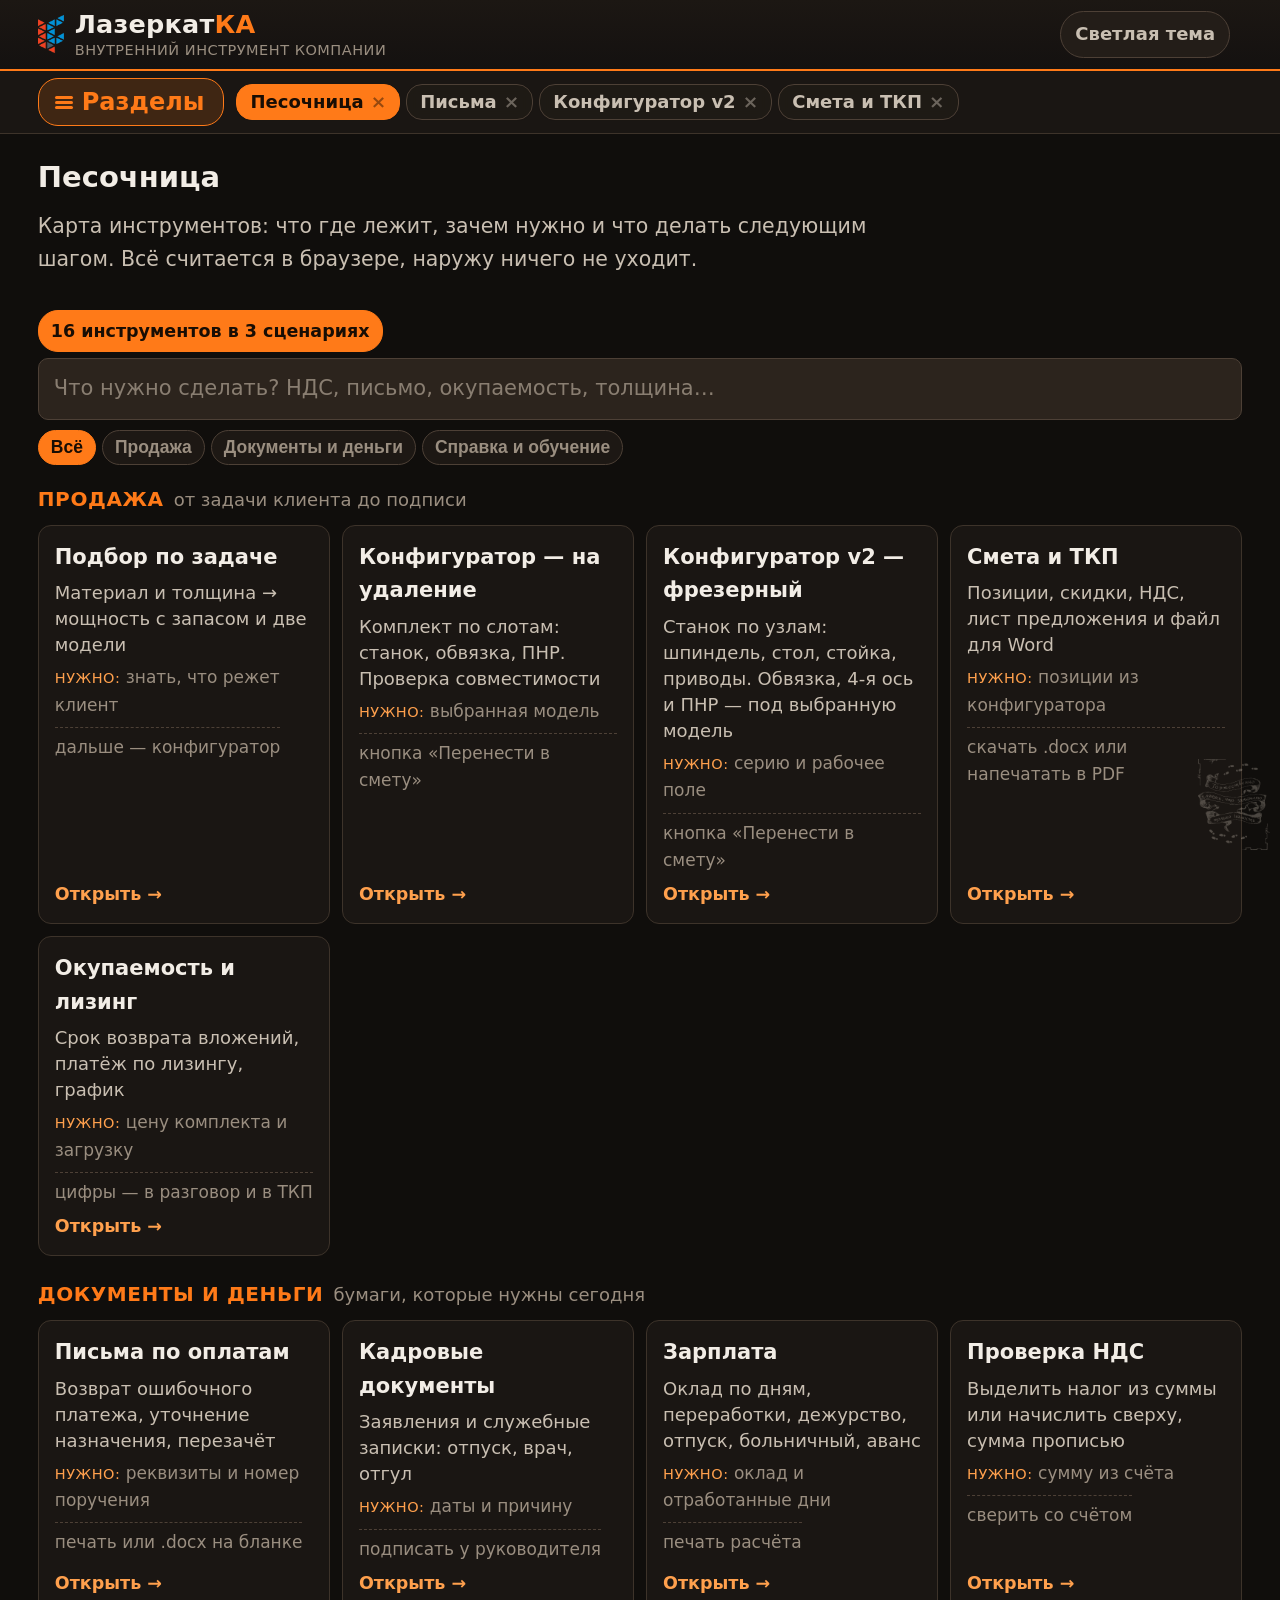
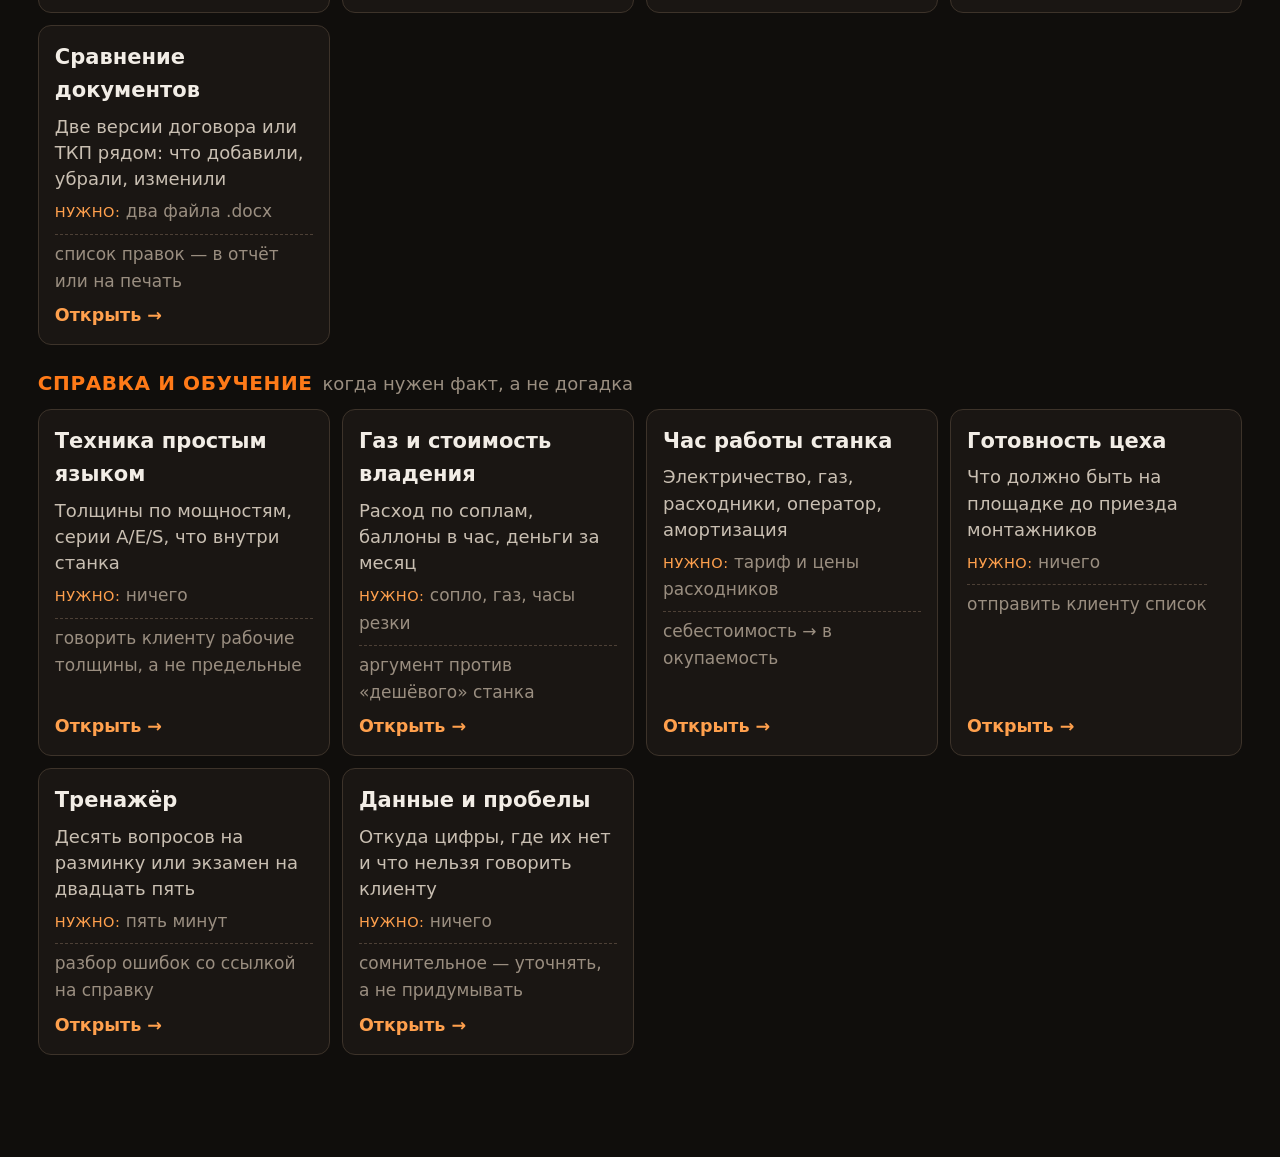
==== commit 56a94757: "версия 55.1: счёт конфигураций волокна и заголовки групп [skip ci] В шапке волокна стояло «17 конфиг" ====
--- a/index.html
+++ b/index.html
@@ -1176,7 +1176,7 @@
   font-weight:600}
 #p-mill .chip .n{opacity:.7;margin-left:5px;font-size:14px}
 #p-mill .chip.on .n{opacity:.85}
-#p-mill .rgh{font-size:14.5px;text-transform:uppercase;letter-spacing:.5px;
+#p-mill .rgh{font-size:16px;letter-spacing:.2px;
   color:var(--muted);font-weight:700;margin:4px 0 7px}
 #p-mill .rgh:not(:first-child){margin-top:14px}
 #p-mill .rempty{padding:10px 0}
@@ -11437,7 +11437,9 @@
     mzRenderKinds();
     mzRenderSpec();
     mzShowStep(mzS.step || 1);
-    $('mzCfgCnt').textContent = ' · ' + cnt(APP.fiberA.length + APP.fiberS.length,
+    // Считаем именно конфигурации, а не строки прайса: у каждой строки серии S
+    // восемь исполнений — база, стол, три оси и три пары «стол плюс ось».
+    $('mzCfgCnt').textContent = ' · ' + cnt(fbCfgTotal(),
       ['конфигурация', 'конфигурации', 'конфигураций']) + ' в прайсе';
     mzSave();
     mzBusy = false;
@@ -11895,6 +11897,14 @@
   return out;
 }
 function fbCfgKey(c) { return c.f + ':' + c.p + ':' + c.tbl + ':' + c.rot; }
+function fbCfgTotal() {
+  var n = APP.fiberA.length;
+  APP.fiberS.forEach(function (r) {
+    n += 1 + (r.table ? 1 : 0) + Object.keys(r.rot || {}).length +
+      Object.keys(r.tableRot || {}).length;
+  });
+  return n;
+}
 function fbCfgSpec(c) {
   var o = [];
   if (c.tbl) o.push('сменный стол');
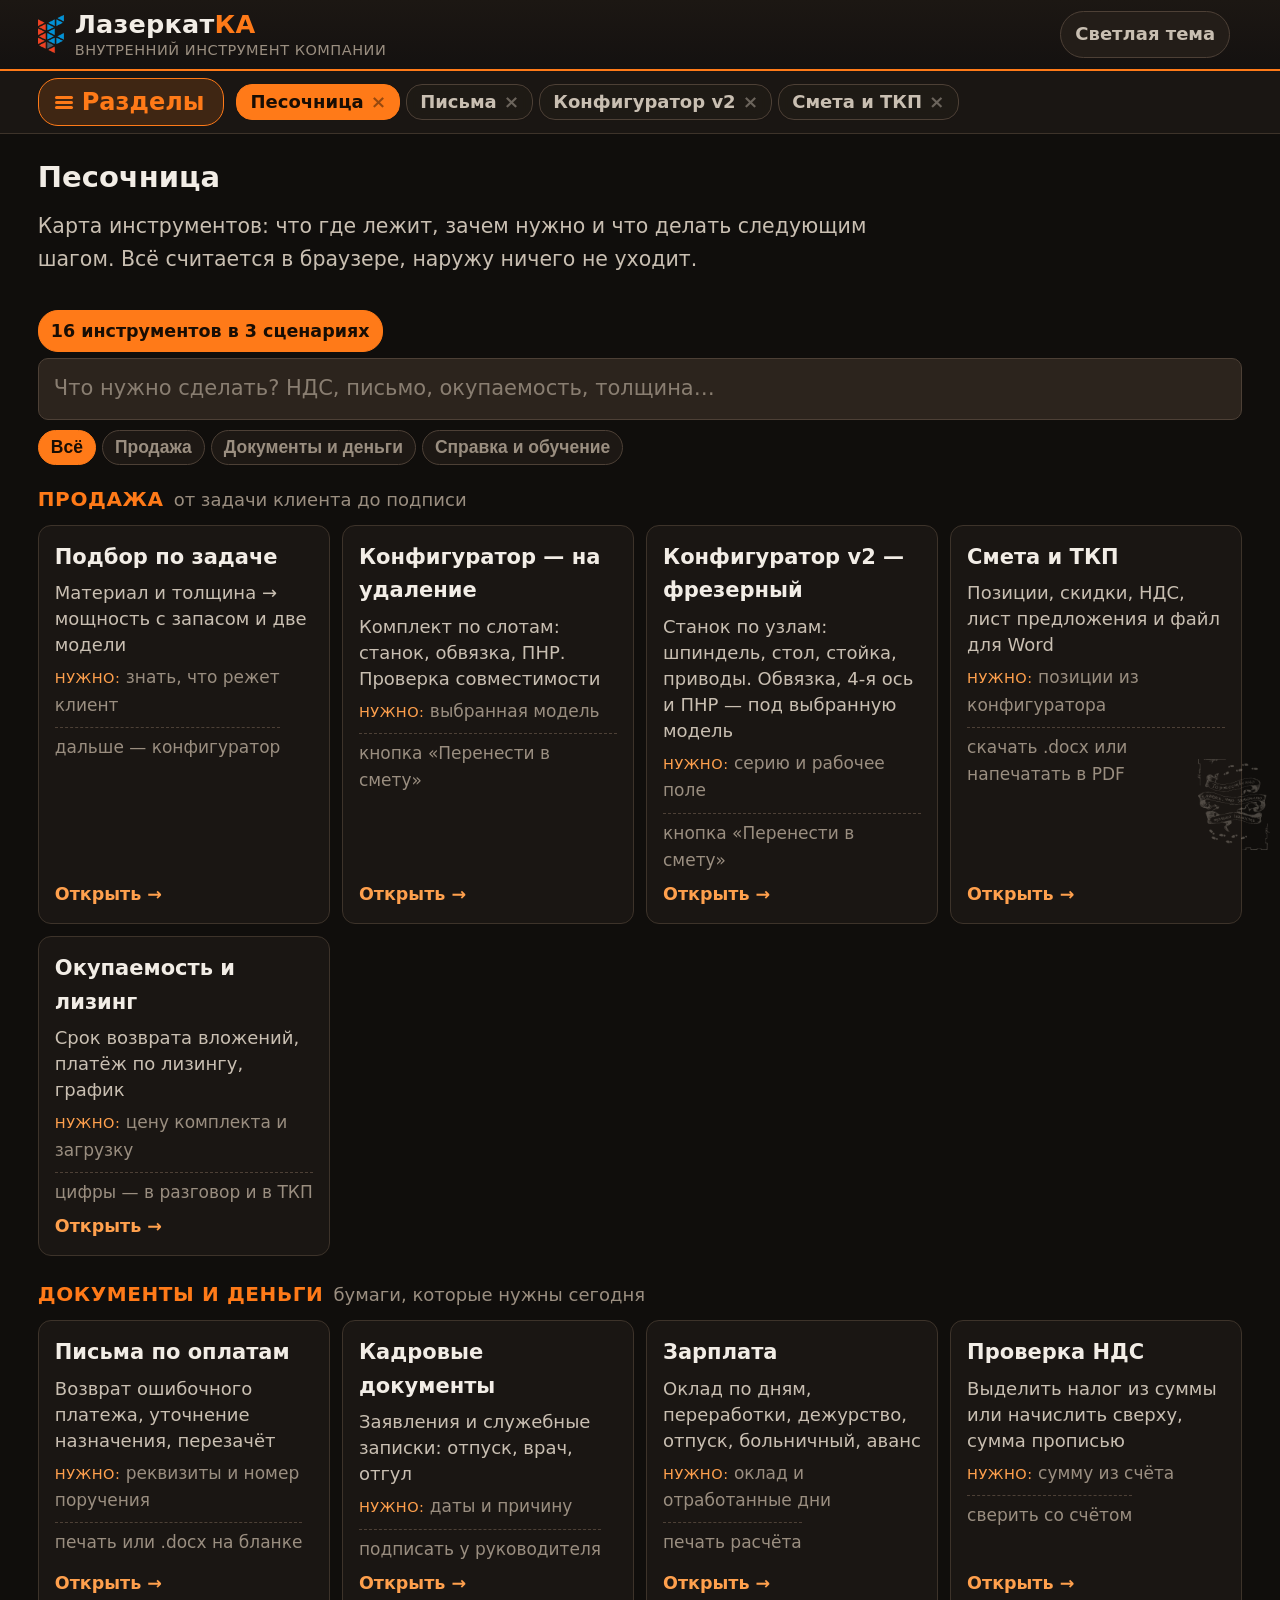
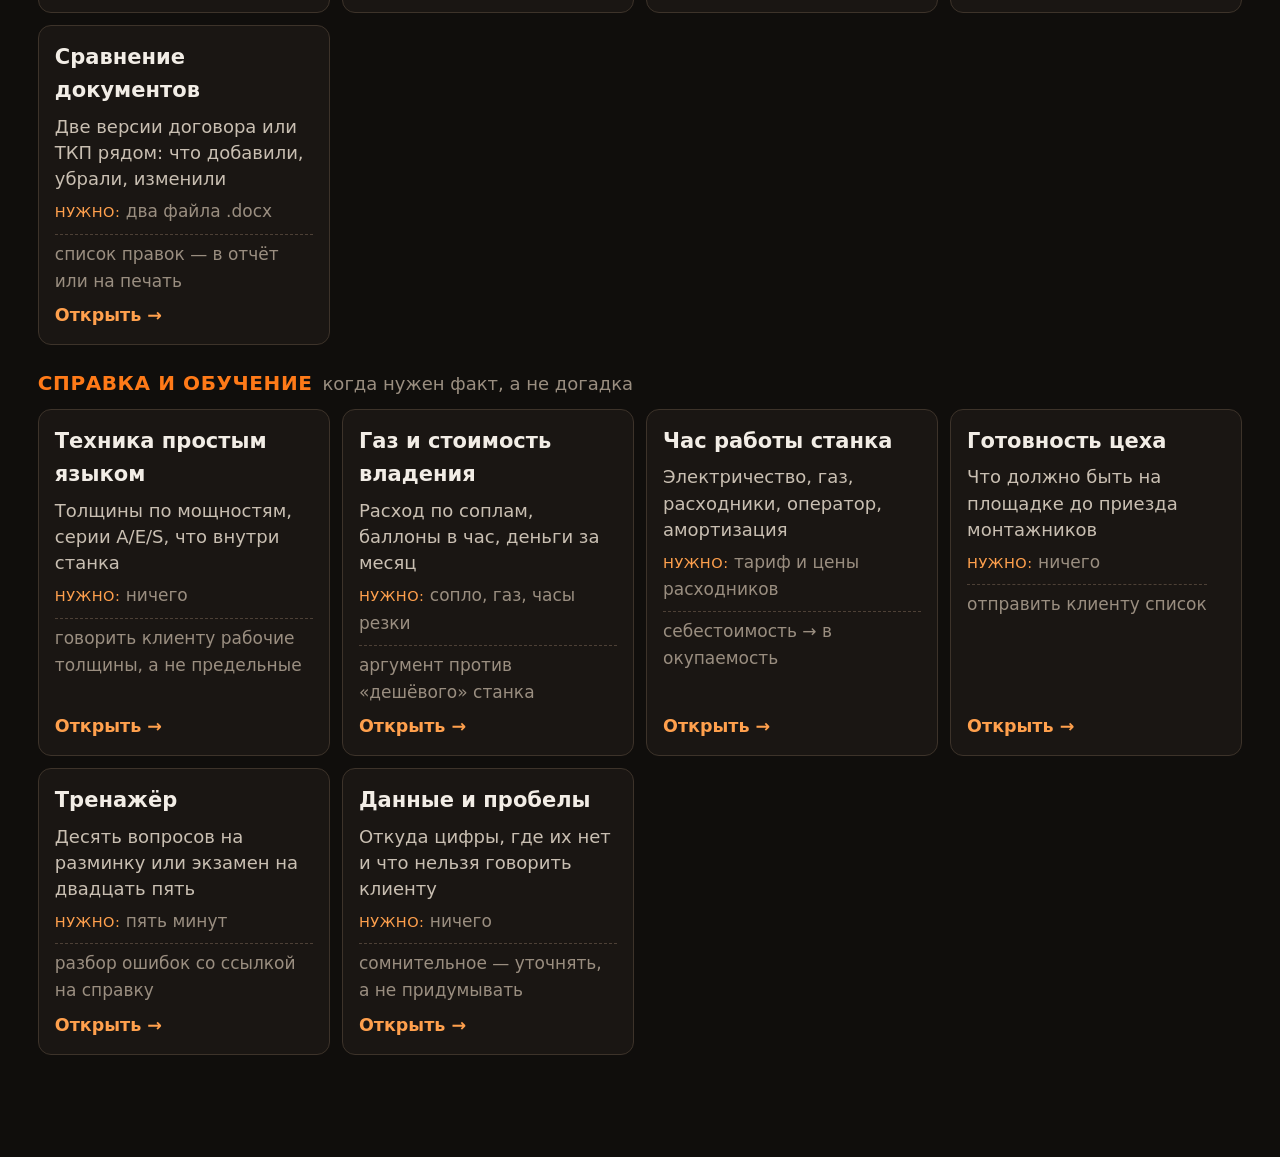
==== commit a50e8492: "версия 56: компрессоры из Китая, кнопка в смету, переработка сметы [skip ci] Три китайских компрессо" ====
--- a/index.html
+++ b/index.html
@@ -538,6 +538,17 @@
   color:var(--muted);cursor:pointer;transition:.12s}
 .pill:hover{border-color:var(--or);color:var(--tx)}
 .pill.on{background:var(--or);border-color:var(--or);color:var(--onor)}
+/* Полоса управления над таблицей позиций: скидка и НДС рядом с цифрами,
+   на которые они влияют. */
+.tblbar{display:flex;flex-wrap:wrap;align-items:flex-end;gap:14px;
+  padding:10px 12px;margin-bottom:10px;border:1px solid var(--line);
+  border-radius:9px;background:var(--bg3)}
+.tblbar .tf{display:flex;flex-direction:column;gap:4px;min-width:150px}
+.tblbar .tf select{min-width:150px}
+.tblbar .tbar-hint{flex:1 1 200px;color:var(--muted);font-size:16px;
+  text-align:right;align-self:center}
+@media(max-width:720px){.tblbar .tbar-hint{text-align:left}}
+
 /* Карточка характеристик */
 .specbox{background:var(--bg3);border:1px solid var(--line);border-radius:9px;
   padding:10px 12px;margin:2px 0 10px}
@@ -1014,7 +1025,7 @@
    синий на тёмном читался хуже, чем привычный акцент приложения. */
 html[data-theme="light"] #p-mill{--bg:#eef1f5; --bg2:#ffffff; --bg3:#f6f8fb;
   --bg4:#e9edf3; --line:#e3e9f1; --line2:#cdd6e2;
-  --or:#1e4f96; --or2:#3d80dd; --or3:#173d70; --orbg:#e9f0fb; --onor:#ffffff}
+  --or:#2c63b4; --or2:#5793e6; --or3:#1e4f96; --orbg:#edf3fc; --onor:#ffffff}
 html[data-theme="light"] body.millbg{background:#eef1f5}
 
 /* Шапка раздела: слева название, справа свёрнутая шапка ТКП. Обе половины
@@ -1164,6 +1175,30 @@
 #p-mill .rgrid{display:grid;grid-template-columns:repeat(auto-fill,minmax(268px,1fr));
   gap:8px;margin-bottom:12px}
 /* Фильтр над плитками: чипы по мощности и комплектации */
+/* Крупная кнопка добавления станка: главное действие шага, его должно быть видно */
+#p-mill .addbar{margin:0 0 14px}
+#p-mill .addbtn{display:flex;align-items:center;gap:13px;width:100%;
+  padding:13px 16px;border:0;border-radius:11px;background:var(--or);
+  color:var(--onor);font:inherit;cursor:pointer;text-align:left;
+  box-shadow:0 2px 0 var(--or3);transition:transform .08s, box-shadow .08s}
+#p-mill .addbtn:hover{background:var(--or2)}
+#p-mill .addbtn:active{transform:translateY(2px);box-shadow:0 0 0 var(--or3)}
+#p-mill .addbtn:focus-visible{outline:3px solid var(--or2);outline-offset:3px}
+#p-mill .addbtn:disabled{background:var(--bg4);color:var(--muted);
+  box-shadow:none;cursor:not-allowed}
+#p-mill .addbtn .ic{flex:0 0 auto;width:34px;height:34px;border-radius:9px;
+  background:var(--orbg);color:var(--or);font-size:25px;font-weight:700;
+  line-height:32px;text-align:center}
+#p-mill .addbtn:disabled .ic{background:var(--line2)}
+#p-mill .addbtn .tx{flex:1 1 auto;min-width:0;display:block}
+#p-mill .addbtn .tx b{display:block;font-size:19.5px;line-height:1.25}
+#p-mill .addbtn .tx small{display:block;font-size:15.5px;opacity:.85;
+  overflow:hidden;text-overflow:ellipsis;white-space:nowrap;margin-top:2px}
+#p-mill .addbtn .pr{flex:0 0 auto;font-size:20px;font-weight:700;white-space:nowrap}
+@media(max-width:620px){
+  #p-mill .addbtn{flex-wrap:wrap}
+  #p-mill .addbtn .pr{width:100%;text-align:right}
+}
 #p-mill .rfilter{display:flex;flex-wrap:wrap;gap:14px;margin-bottom:12px}
 #p-mill .rfgroup{display:flex;flex-wrap:wrap;gap:6px;align-items:center}
 #p-mill .rfgroup>b{font-size:14.5px;font-weight:700;color:var(--muted);
@@ -1257,12 +1292,19 @@
 
 #p-mill .specbox{background:var(--bg3);border:1px solid var(--line);border-radius:9px;
   overflow:hidden;margin-top:11px}
-#p-mill .specbox summary{padding:9px 12px;cursor:pointer;font-size:16px;
-  text-transform:uppercase;letter-spacing:.5px;color:var(--or);font-weight:700;
-  list-style:none}
+#p-mill .specbox summary{padding:10px 12px;cursor:pointer;font-size:16.5px;
+  letter-spacing:.2px;color:var(--or);font-weight:700;list-style:none;
+  display:flex;align-items:center;gap:9px}
 #p-mill .specbox summary::-webkit-details-marker{display:none}
-#p-mill .specbox summary::before{content:'▸ ';color:var(--muted)}
-#p-mill .specbox[open] summary::before{content:'▾ '}
+/* Раскрывашка: квадратная кнопка со знаком, её видно и по ней понятно, что жать */
+#p-mill .specbox summary::before{content:'+';flex:0 0 auto;width:26px;height:26px;
+  border-radius:7px;background:var(--or);color:var(--onor);font-size:19px;
+  font-weight:700;line-height:24px;text-align:center;
+  transition:background .12s}
+#p-mill .specbox[open] summary::before{content:'−'}
+#p-mill .specbox summary:hover{background:var(--orbg)}
+#p-mill .specbox summary:hover::before{background:var(--or3)}
+#p-mill .specbox summary:focus-visible{outline:3px solid var(--or2);outline-offset:-3px}
 #p-mill .specbox summary span{text-transform:none;letter-spacing:0;font-weight:400;
   color:var(--muted);font-size:16px}
 #p-mill .specbox .body{padding:0 12px 11px}
@@ -1277,8 +1319,14 @@
   font-size:16px;color:var(--tx2);line-height:1.5}
 
 #p-mill .matches{margin-top:12px;border-top:1px dashed var(--line2)}
-#p-mill .matches summary{padding:8px 0;cursor:pointer;font-size:17px;font-weight:600;
-  color:var(--tx2)}
+#p-mill .matches summary{padding:10px 0;cursor:pointer;font-size:17px;font-weight:600;
+  color:var(--tx2);list-style:none;display:flex;align-items:center;gap:9px}
+#p-mill .matches summary::-webkit-details-marker{display:none}
+#p-mill .matches summary::before{content:'+';flex:0 0 auto;width:26px;height:26px;
+  border-radius:7px;background:var(--or);color:var(--onor);font-size:19px;
+  font-weight:700;line-height:24px;text-align:center}
+#p-mill .matches[open] summary::before{content:'−'}
+#p-mill .matches summary:hover{color:var(--or)}
 #p-mill .mlist{max-height:250px;overflow-y:auto;padding-right:3px}
 #p-mill .mrow{display:grid;grid-template-columns:minmax(0,1fr) auto;gap:8px;
   align-items:center;padding:7px 9px;border:1px solid var(--line);border-radius:7px;
@@ -1765,7 +1813,7 @@
         <label class="chk small"><input type="checkbox" id="buildReqOnly">
           Только обязательные слоты</label>
       </div>
-      <div id="buildSlots"><div class="slot req"><div class="slot-h"><b>Станок <span class="star">*</span></b><span class="muted">46 позиций</span></div><div class="slot-b"><div class="slot-n muted">Слот пуст</div><div class="slot-p"></div></div><div class="slot-a noprint"><button class="btn mini" type="button" data-slot="machine">Добавить</button></div></div><div class="slot req"><div class="slot-h"><b>Чиллер <span class="star">*</span></b><span class="muted">4 позиции</span></div><div class="slot-b"><div class="slot-n muted">Слот пуст</div><div class="slot-p"></div></div><div class="slot-a noprint"><button class="btn mini" type="button" data-slot="chiller">Добавить</button></div></div><div class="slot req"><div class="slot-h"><b>Стабилизатор напряжения <span class="star">*</span></b><span class="muted">41 позиция</span></div><div class="slot-b"><div class="slot-n muted">Слот пуст</div><div class="slot-p"></div></div><div class="slot-a noprint"><button class="btn mini" type="button" data-slot="stab">Добавить</button></div></div><div class="slot"><div class="slot-h"><b>Вытяжка (ФВУ)</b><span class="muted">2 позиции</span></div><div class="slot-b"><div class="slot-n muted">Слот пуст</div><div class="slot-p"></div></div><div class="slot-a noprint"><button class="btn mini" type="button" data-slot="extraction">Добавить</button></div></div><div class="slot"><div class="slot-h"><b>Компрессор воздуха</b><span class="muted">6 позиций</span></div><div class="slot-b"><div class="slot-n muted">Слот пуст</div><div class="slot-p"></div></div><div class="slot-a noprint"><button class="btn mini" type="button" data-slot="compressor">Добавить</button></div></div><div class="slot"><div class="slot-h"><b>ПНР и обучение</b><span class="muted">2 позиции</span></div><div class="slot-b"><div class="slot-n muted">Слот пуст</div><div class="slot-p"></div></div><div class="slot-a noprint"><button class="btn mini" type="button" data-slot="pnr">Добавить</button><button class="btn mini sec" type="button">Своя позиция</button></div></div><div class="slot"><div class="slot-h"><b>Доставка и прочее</b><span class="muted">0 позиций</span></div><div class="slot-b"><div class="slot-n muted">Слот пуст</div><div class="slot-p"></div></div><div class="slot-a noprint"><button class="btn mini" type="button" data-slot="delivery">Добавить</button><button class="btn mini sec" type="button">Своя позиция</button></div></div></div>
+      <div id="buildSlots"><div class="slot req"><div class="slot-h"><b>Станок <span class="star">*</span></b><span class="muted">46 позиций</span></div><div class="slot-b"><div class="slot-n muted">Слот пуст</div><div class="slot-p"></div></div><div class="slot-a noprint"><button class="btn mini" type="button" data-slot="machine">Добавить</button></div></div><div class="slot req"><div class="slot-h"><b>Чиллер <span class="star">*</span></b><span class="muted">4 позиции</span></div><div class="slot-b"><div class="slot-n muted">Слот пуст</div><div class="slot-p"></div></div><div class="slot-a noprint"><button class="btn mini" type="button" data-slot="chiller">Добавить</button></div></div><div class="slot req"><div class="slot-h"><b>Стабилизатор напряжения <span class="star">*</span></b><span class="muted">41 позиция</span></div><div class="slot-b"><div class="slot-n muted">Слот пуст</div><div class="slot-p"></div></div><div class="slot-a noprint"><button class="btn mini" type="button" data-slot="stab">Добавить</button></div></div><div class="slot"><div class="slot-h"><b>Вытяжка (ФВУ)</b><span class="muted">2 позиции</span></div><div class="slot-b"><div class="slot-n muted">Слот пуст</div><div class="slot-p"></div></div><div class="slot-a noprint"><button class="btn mini" type="button" data-slot="extraction">Добавить</button></div></div><div class="slot"><div class="slot-h"><b>Компрессор воздуха</b><span class="muted">9 позиций</span></div><div class="slot-b"><div class="slot-n muted">Слот пуст</div><div class="slot-p"></div></div><div class="slot-a noprint"><button class="btn mini" type="button" data-slot="compressor">Добавить</button></div></div><div class="slot"><div class="slot-h"><b>ПНР и обучение</b><span class="muted">2 позиции</span></div><div class="slot-b"><div class="slot-n muted">Слот пуст</div><div class="slot-p"></div></div><div class="slot-a noprint"><button class="btn mini" type="button" data-slot="pnr">Добавить</button><button class="btn mini sec" type="button">Своя позиция</button></div></div><div class="slot"><div class="slot-h"><b>Доставка и прочее</b><span class="muted">0 позиций</span></div><div class="slot-b"><div class="slot-n muted">Слот пуст</div><div class="slot-p"></div></div><div class="slot-a noprint"><button class="btn mini" type="button" data-slot="delivery">Добавить</button><button class="btn mini sec" type="button">Своя позиция</button></div></div></div>
       <div class="note" id="buildKindNote">Чиллер в цену не входит и обязателен. Цены CO₂ — розница с витрины сайта.</div>
     </div>
 
@@ -1913,12 +1961,12 @@
     <div class="step-b has-think"><div class="doing">
       <div class="row">
         <div style="flex:3 1 340px"><label class="f" for="kitCompressor">Модель</label>
-          <select id="kitCompressor"><option value="none">Компрессор не нужен — есть у клиента — 0 ₽</option><option value="esc20x">Компрессорная станция ERSTVAK ESC-20X-500AL 16 бар — 630 000 ₽</option><option value="esc30x">Компрессорная станция ERSTVAK ESC-30X-500AL 16 бар — 760 000 ₽</option><option value="vk20t16">Компрессор Ремеза ВК20Т-16-500Д2 — 650 000 ₽</option><option value="vk30t16">Компрессор Ремеза ВК30Т-16-500Д2 — 870 000 ₽</option><option value="vk30t20">Компрессор Ремеза ВК30Т-20-470Д2 — 1 270 000 ₽</option></select></div>
+          <select id="kitCompressor"><option value="none">Компрессор не нужен — есть у клиента — 0 ₽</option><option value="cn15">Компрессор для металлореза 15 кВт, 16 бар, 500 л (Китай) — 427 000 ₽</option><option value="cn22">Компрессор для металлореза 22 кВт, 16 бар, 500 л (Китай) — 461 000 ₽</option><option value="cn22h">Компрессор для металлореза 22 кВт, 20 бар, 500 л (Китай) — 526 000 ₽</option><option value="esc20x">Компрессорная станция ERSTVAK ESC-20X-500AL 16 бар — 630 000 ₽</option><option value="esc30x">Компрессорная станция ERSTVAK ESC-30X-500AL 16 бар — 760 000 ₽</option><option value="vk20t16">Компрессор Ремеза ВК20Т-16-500Д2 — 650 000 ₽</option><option value="vk30t16">Компрессор Ремеза ВК30Т-16-500Д2 — 870 000 ₽</option><option value="vk30t20">Компрессор Ремеза ВК30Т-20-470Д2 — 1 270 000 ₽</option></select></div>
       </div>
       
       <div class="btns noprint">
         <button type="button" class="btn" id="compressorAdd">Добавить в смету</button></div>
-      <div class="scroll"><table class=""><thead><tr><th>Модель</th><th>Давление</th><th>Подача</th><th>Мощность</th><th>Ресивер</th><th>Шум</th><th>Габариты, масса</th><th>Гарантия</th><th>КП</th><th>Цена с НДС</th></tr></thead><tbody><tr><td><b>Компрессор не нужен — есть у клиента</b></td><td>0 бар</td><td>0 л/мин</td><td>0,0 кВт</td><td>0 л</td><td>—</td><td>—, 0 кг</td><td>—</td><td> — </td><td><b>0 ₽</b></td></tr><tr><td><b>Компрессорная станция ERSTVAK ESC-20X-500AL 16 бар</b></td><td>16 бар</td><td>1200 л/мин</td><td>15,0 кВт</td><td>500 л</td><td>65±2 дБ</td><td>2120×996×1929 мм, 510 кг</td><td>24 месяца</td><td>23.04.2026 — срок действия в КП не указан</td><td><b>630 000 ₽</b></td></tr><tr><td><b>Компрессорная станция ERSTVAK ESC-30X-500AL 16 бар</b></td><td>16 бар</td><td>2200 л/мин</td><td>22,0 кВт</td><td>500 л</td><td>68±4 дБ</td><td>2120×996×1929 мм, 660 кг</td><td>24 месяца</td><td>06.04.2026 — срок действия в КП не указан</td><td><b>760 000 ₽</b></td></tr><tr><td><b>Компрессор Ремеза ВК20Т-16-500Д2</b></td><td>16 бар</td><td>1450 л/мин</td><td>15,0 кВт</td><td>500 л</td><td>66 дБА</td><td>1960×850×1780 мм, 640 кг</td><td>12 месяцев с даты ввода в эксплуатацию, но не более 18 месяцев с даты поставки</td><td>13.04.2026 — срок КП 30 дней — истёк, цену переспросить</td><td><b>650 000 ₽</b></td></tr><tr><td><b>Компрессор Ремеза ВК30Т-16-500Д2</b></td><td>16 бар</td><td>2500 л/мин</td><td>22,0 кВт</td><td>470 л</td><td>75 дБА</td><td>2170×880×1920 мм, 850 кг</td><td>12 месяцев с даты ввода в эксплуатацию, но не более 18 месяцев с даты поставки</td><td>15.05.2026 — срок КП 30 дней — истёк, цену переспросить</td><td><b>870 000 ₽</b></td></tr><tr><td><b>Компрессор Ремеза ВК30Т-20-470Д2</b></td><td>20 бар</td><td>1700 л/мин</td><td>22,0 кВт</td><td>470 л</td><td>69 дБА</td><td>2170×880×1920 мм, 830 кг</td><td>12 месяцев с даты ввода в эксплуатацию, но не более 18 месяцев с даты поставки</td><td>15.06.2026 — срок КП 30 дней — истёк, цену переспросить</td><td><b>1 270 000 ₽</b></td></tr></tbody></table></div>
+      <div class="scroll"><table class=""><thead><tr><th>Модель</th><th>Давление</th><th>Подача</th><th>Мощность</th><th>Ресивер</th><th>Шум</th><th>Габариты, масса</th><th>Гарантия</th><th>КП</th><th>Цена с НДС</th></tr></thead><tbody><tr><td><b>Компрессор не нужен — есть у клиента</b></td><td>0 бар</td><td>0 л/мин</td><td>0,0 кВт</td><td>0 л</td><td>—</td><td>—, 0 кг</td><td>—</td><td> — </td><td><b>0 ₽</b></td></tr><tr><td><b>Компрессор для металлореза 15 кВт, 16 бар, 500 л (Китай)</b></td><td>16 бар</td><td>0 л/мин</td><td>15,0 кВт</td><td>500 л</td><td>—</td><td>—, 0 кг</td><td>—</td><td>05.08.2026 — </td><td><b>427 000 ₽</b></td></tr><tr><td><b>Компрессор для металлореза 22 кВт, 16 бар, 500 л (Китай)</b></td><td>16 бар</td><td>0 л/мин</td><td>22,0 кВт</td><td>500 л</td><td>—</td><td>—, 0 кг</td><td>—</td><td>05.08.2026 — </td><td><b>461 000 ₽</b></td></tr><tr><td><b>Компрессор для металлореза 22 кВт, 20 бар, 500 л (Китай)</b></td><td>20 бар</td><td>0 л/мин</td><td>22,0 кВт</td><td>500 л</td><td>—</td><td>—, 0 кг</td><td>—</td><td>05.08.2026 — </td><td><b>526 000 ₽</b></td></tr><tr><td><b>Компрессорная станция ERSTVAK ESC-20X-500AL 16 бар</b></td><td>16 бар</td><td>1200 л/мин</td><td>15,0 кВт</td><td>500 л</td><td>65±2 дБ</td><td>2120×996×1929 мм, 510 кг</td><td>24 месяца</td><td>23.04.2026 — срок действия в КП не указан</td><td><b>630 000 ₽</b></td></tr><tr><td><b>Компрессорная станция ERSTVAK ESC-30X-500AL 16 бар</b></td><td>16 бар</td><td>2200 л/мин</td><td>22,0 кВт</td><td>500 л</td><td>68±4 дБ</td><td>2120×996×1929 мм, 660 кг</td><td>24 месяца</td><td>06.04.2026 — срок действия в КП не указан</td><td><b>760 000 ₽</b></td></tr><tr><td><b>Компрессор Ремеза ВК20Т-16-500Д2</b></td><td>16 бар</td><td>1450 л/мин</td><td>15,0 кВт</td><td>500 л</td><td>66 дБА</td><td>1960×850×1780 мм, 640 кг</td><td>12 месяцев с даты ввода в эксплуатацию, но не более 18 месяцев с даты поставки</td><td>13.04.2026 — срок КП 30 дней — истёк, цену переспросить</td><td><b>650 000 ₽</b></td></tr><tr><td><b>Компрессор Ремеза ВК30Т-16-500Д2</b></td><td>16 бар</td><td>2500 л/мин</td><td>22,0 кВт</td><td>470 л</td><td>75 дБА</td><td>2170×880×1920 мм, 850 кг</td><td>12 месяцев с даты ввода в эксплуатацию, но не более 18 месяцев с даты поставки</td><td>15.05.2026 — срок КП 30 дней — истёк, цену переспросить</td><td><b>870 000 ₽</b></td></tr><tr><td><b>Компрессор Ремеза ВК30Т-20-470Д2</b></td><td>20 бар</td><td>1700 л/мин</td><td>22,0 кВт</td><td>470 л</td><td>69 дБА</td><td>2170×880×1920 мм, 830 кг</td><td>12 месяцев с даты ввода в эксплуатацию, но не более 18 месяцев с даты поставки</td><td>15.06.2026 — срок КП 30 дней — истёк, цену переспросить</td><td><b>1 270 000 ₽</b></td></tr></tbody></table></div>
     </div><div class="think"><div class="think-box" id="compressorOut"><div class="calcsteps"><div>Давление <b>16 бар</b> · подача <b>1200 л/мин</b> · двигатель <b>15 кВт</b> · ресивер <b>500 л</b></div><div><b>Тип:</b> винтовой, а не поршневой: у металлореза режим близок к непрерывному, поршневой на нём быстро выработает ресурс</div><div><b>Давление:</b> 16 бар — классика для лазерной резки: в линии до головы теряется часть давления, и рабочих 13–16 бар должно хватать с запасом</div><div><b>Производительность:</b> считать по расходу газа станка и брать запас 20–30 %: компрессор, работающий на пределе, греется и гонит влагу</div><div><b>Подготовка воздуха:</b> нужен комплект «4 в 1» — компрессор, ресивер, рефрижераторный осушитель и магистральные фильтры</div><div><b>Почему это важно:</b> влага и масло в воздухе садятся на защитное стекло и сопло: грязный воздух — это расходники и потеря качества реза, а не только «немного мокро»</div><div>Шум 65±2 дБ · осушитель: рефрижераторный ARCTICA L + 4 фильтра</div><div>Гарантия 24 месяца · срок: 20 рабочих дней · габариты 2120×996×1929 мм · масса 510 кг</div></div><div class="note alert">КП от 23.04.2026: срок действия в КП не указан.</div><div class="note">Подача 1,2 м³/мин. По таблице 6 кВт резка воздухом требует от 0,35 м³/мин (1 мм) до 3,8 м³/мин (нержавейка 20 мм). Верх таблицы эта модель не закрывает: для 3,8 м³/мин с запасом нужно около 4,75 м³/мин, а такого компрессора в заведённых КП нет — считайте по реальному режиму заказчика.</div><div class="note">Компрессор нужен для резки воздухом и для пневматики станка. Давление 16 бар закрывает штатные режимы; 20 бар берут под большие толщины и запас. Производительность подбирают по расходу газа: см. таблицу расхода 6 кВт. ВАЖНО: все КП датированы апрелем–июнем 2026 и срок их действия истёк — цену подтверждайте у поставщика заново. У ВК30Т-16-500Д2 в самом КП противоречие: в названии «500», а в параметрах ресивер 470 л.</div></div></div></div>
   </div>
 
@@ -2253,23 +2301,6 @@
 </div><!-- /cfgmain -->
 
 <aside class="cfgside">
-  <div class="card mgr-card">
-    <div class="cardhead"><h2>Менеджер сделки</h2>
-      <button class="btn mini sec" type="button" id="mgrReset">По умолчанию</button></div>
-    <div class="row tight">
-      <div><label class="f" for="mgrName">Имя и фамилия</label>
-        <input type="text" id="mgrName" placeholder="Вениамин Вараксин"></div>
-      <div><label class="f" for="mgrRole">Должность</label>
-        <input type="text" id="mgrRole" placeholder="менеджер по продажам"></div>
-    </div>
-    <div class="row tight">
-      <div><label class="f" for="mgrPhone">Телефон</label>
-        <input type="text" id="mgrPhone" placeholder="+7 (921) 181-75-86"></div>
-      <div><label class="f" for="mgrEmail">Почта</label>
-        <input type="text" id="mgrEmail" placeholder="15@lasercut.ru"></div>
-    </div>
-    <div class="note small" id="mgrOut">В подписи ТКП: Вениамин Вараксин · менеджер по продажам · +7 (921) 181-75-86 · 15@lasercut.ru — это менеджер по умолчанию из данных</div>
-  </div>
   <div class="card spec-card">
     <div class="cardhead">
       <h2>Спецификация</h2>
@@ -2383,6 +2414,15 @@
             <option value="order">Под заказ</option>
             <option value="stock">Из наличия</option>
           </select></div>
+      </div>
+
+      <div class="addbar noprint">
+        <button class="addbtn" type="button" id="mzAddMachine">
+          <span class="ic" aria-hidden="true">+</span>
+          <span class="tx"><b>Добавить станок в смету</b>
+            <small id="mzAddSub">Фрезерный станок с ЧПУ Wattsan M1 1325, 4.5ac, A11 + Leadshine</small></span>
+          <span class="pr" id="mzAddPrice">811 650 ₽</span>
+        </button>
       </div>
 
       <div id="mzReady"><div class="rgrid" id="mzReadyList"><button type="button" class="rcard on" data-cfg="31"><b>M1 1325, 4.5ac, A11 + Leadshine</b><div class="rs">4,5 кВт · воздушное · стол PROF · A11</div><div class="rp">811 650 ₽<em>под заказ</em></div></button><button type="button" class="rcard" data-cfg="61"><b>M1 1325, 4.5ac, A11 + Leadshine, VAC</b><div class="rs">4,5 кВт · воздушное · стол VAC · A11</div><div class="rp">919 695 ₽<em>под заказ</em></div></button></div></div>
@@ -2635,6 +2675,15 @@
           </select></div>
       </div>
 
+      <div class="addbar noprint">
+        <button class="addbtn" type="button" id="fbAddMachine">
+          <span class="ic" aria-hidden="true">+</span>
+          <span class="tx"><b>Добавить станок в смету</b>
+            <small id="fbAddSub">Фрезерный станок с ЧПУ Wattsan M1 1325, 4.5ac, A11 + Leadshine</small></span>
+          <span class="pr" id="fbAddPrice">811 650 ₽</span>
+        </button>
+      </div>
+
       <div id="fbReady">
         <div class="rfilter noprint" id="fbReadyFilter"></div>
         <div id="fbReadyList"></div>
@@ -2666,8 +2715,6 @@
             </select></div>
           <div class="f"><label for="fbRot">Труборез</label><select id="fbRot" data-touched="1"><option value="">не нужен</option><option value="6-160">труборез 6-160</option><option value="6-240">труборез 6-240</option><option value="6-360">труборез 6-360</option></select></div>
         </div>
-        <div id="fbOptCard"><details class="specbox"><summary>Опции по прайсу <span>· 1530 · 3000 Вт</span></summary><div class="body"><dl><dt>База</dt><dd>3 010 400 ₽</dd><dt>Сменный стол</dt><dd>3 839 900 ₽ · +829 500 ₽</dd><dt>Труборез 6-160</dt><dd>4 868 900 ₽ · +1 858 500 ₽</dd><dt>Труборез 6-240</dt><dd>5 110 400 ₽ · +2 100 000 ₽</dd><dt>Труборез 6-360</dt><dd>5 596 500 ₽ · +2 586 100 ₽</dd></dl><div class="idx">Скидки за пару «стол плюс труборез» на этом формате нет: вместе стоит столько же, сколько по отдельности.</div></div></details></div>
-
         <h3 class="mzsub">Станины из номенклатуры 1С</h3>
         <div class="panehead">
           <div class="f"><label for="fbCabin">Станина защитной кабины</label>
@@ -2684,6 +2731,7 @@
           <label class="tgl off"><input type="checkbox" id="fbBedOn" disabled=""><span>В смету</span></label>
         </div>
         <div class="hints" id="fbBedHint"><div class="hint warn">Цены из номенклатуры 1С на 05.08.2026, с копейками. Ставка НДС в выгрузке не указана — перед счётом уточните, с налогом цена или без. Наценка +5 %, которая стоит на станках, к этим позициям не применяется: решение по наценке касалось станков, а не станин. Станина кабины 1530 и 1325 стоят одинаково — так в источнике, это не опечатка приложения. Форматов 1560 и 2030 в списке станин нет вовсе.</div></div>
+        <div id="fbOptCard"><details class="specbox"><summary>Опции по прайсу <span>· 1530 · 3000 Вт</span></summary><div class="body"><dl><dt>База</dt><dd>3 010 400 ₽</dd><dt>Сменный стол</dt><dd>3 839 900 ₽ · +829 500 ₽</dd><dt>Труборез 6-160</dt><dd>4 868 900 ₽ · +1 858 500 ₽</dd><dt>Труборез 6-240</dt><dd>5 110 400 ₽ · +2 100 000 ₽</dd><dt>Труборез 6-360</dt><dd>5 596 500 ₽ · +2 586 100 ₽</dd></dl><div class="idx">Скидки за пару «стол плюс труборез» на этом формате нет: вместе стоит столько же, сколько по отдельности.</div></div></details></div>
       </div>
 
       <div class="pane" id="fbm_cut">
@@ -2732,7 +2780,7 @@
 
       <div class="pane" id="fbp_compr">
         <div class="panehead">
-          <div class="f"><label for="fbCompr">Компрессор</label><select id="fbCompr" data-touched="1"><option value="none">Компрессор не нужен — есть у клиента</option><option value="esc20x">Компрессорная станция ERSTVAK ESC-20X-500AL 16 бар</option><option value="esc30x">Компрессорная станция ERSTVAK ESC-30X-500AL 16 бар</option><option value="vk20t16">Компрессор Ремеза ВК20Т-16-500Д2</option><option value="vk30t16">Компрессор Ремеза ВК30Т-16-500Д2</option><option value="vk30t20">Компрессор Ремеза ВК30Т-20-470Д2</option></select></div>
+          <div class="f"><label for="fbCompr">Компрессор</label><select id="fbCompr" data-touched="1"><option value="none">Компрессор не нужен — есть у клиента</option><option value="cn15">Компрессор для металлореза 15 кВт, 16 бар, 500 л (Китай)</option><option value="cn22">Компрессор для металлореза 22 кВт, 16 бар, 500 л (Китай)</option><option value="cn22h">Компрессор для металлореза 22 кВт, 20 бар, 500 л (Китай)</option><option value="esc20x">Компрессорная станция ERSTVAK ESC-20X-500AL 16 бар</option><option value="esc30x">Компрессорная станция ERSTVAK ESC-30X-500AL 16 бар</option><option value="vk20t16">Компрессор Ремеза ВК20Т-16-500Д2</option><option value="vk30t16">Компрессор Ремеза ВК30Т-16-500Д2</option><option value="vk30t20">Компрессор Ремеза ВК30Т-20-470Д2</option></select></div>
           <div class="f"><label for="fbComprP">Цена, ₽</label>
             <input class="num" id="fbComprP" type="number" min="0" step="100" data-touched="0"></div>
           <label class="tgl"><input type="checkbox" id="fbComprOn"><span>В смету</span></label>
@@ -2799,8 +2847,6 @@
       <div class="issues noprint" id="mzIssues"><div class="issue warn">Стабилизатора в спецификации нет. Паспорт требует стабильного питания, без него гарантия под вопросом.</div><div class="issue warn">ПНР и обучение не включены. Они платные и в цену станка не входят — клиент должен видеть их отдельной строкой.</div></div>
       <div class="btns noprint">
         <button class="main" type="button" id="mzToSmeta">Перенести в смету</button>
-        <button class="main" type="button" id="mzPrint">Печать</button>
-        <button class="sec" type="button" id="mzCopy">Скопировать текстом</button>
       </div>
       <div class="links noprint">
         <a id="mzReset">Сбросить</a>
@@ -2827,24 +2873,81 @@
       <h1 class="btitle">Смета и ТКП</h1>
       <p class="lead">Считаем позиции, собираем предложение, забираем файл.</p>
     </div>
-    <span class="pill on" id="smetaState">7 позиций · 5 150 856,75 ₽ с НДС</span>
+    <span class="pill on" id="smetaState">7 позиций · 8 798 761,75 ₽ с НДС</span>
   </div>
 
   <!-- Слева работа со сметой, справа лист ТКП живьём: видно, что уедет
        клиенту, и не надо прокручивать страницу вниз. -->
   <div class="cfggrid noprint">
   <div class="cfgmain">
+    <!-- Сначала от кого предложение, потом кому: так менеджер заполняет
+         сверху вниз и не прыгает по странице. -->
     <div class="card">
-      <div class="cardhead"><h2>Скидка и НДС</h2>
+      <div class="cardhead"><h2>От кого и кому</h2>
+        <button class="btn mini sec" type="button" id="mgrReset">Менеджер по умолчанию</button></div>
+      <div class="cardsub">Менеджер сделки — подпись под предложением</div>
+      <div class="row tight">
+        <div style="flex:2 1 220px"><label class="f" for="mgrName">Имя и фамилия</label>
+          <input type="text" id="mgrName" placeholder="Вениамин Вараксин"></div>
+        <div><label class="f" for="mgrRole">Должность</label>
+          <input type="text" id="mgrRole" placeholder="менеджер по продажам"></div>
+        <div><label class="f" for="mgrPhone">Телефон</label>
+          <input type="text" id="mgrPhone" placeholder="+7 (921) 181-75-86"></div>
+        <div><label class="f" for="mgrEmail">Почта</label>
+          <input type="text" id="mgrEmail" placeholder="15@lasercut.ru"></div>
+      </div>
+      <div class="note small" id="mgrOut">В подписи ТКП: Вениамин Вараксин · менеджер по продажам · +7 (921) 181-75-86 · 15@lasercut.ru — это менеджер по умолчанию из данных</div>
+
+      <div class="cardsub">Клиент — кому уходит предложение</div>
+      <div class="row tight">
+        <div style="flex:2 1 260px"><label class="f" for="kpClient">Клиент</label>
+          <input type="text" id="kpClient" placeholder="ООО «Ромашка»"></div>
+        <div><label class="f" for="kpInn">ИНН</label>
+          <input type="text" id="kpInn" placeholder="7801234567"></div>
+        <div><label class="f" for="kpNum">Исх. номер</label>
+          <input type="text" id="kpNum" placeholder="1207"></div>
+        <div><label class="f" for="kpDate">Дата</label>
+          <input type="text" id="kpDate" placeholder="дд.мм.гггг"></div>
+      </div>
+      <details class="hint-det">
+        <summary>Контакт, примечание, заголовок</summary>
+        <div class="det-b">
+          <div class="row">
+            <div><label class="f" for="kpContact">Контакт</label><input type="text" id="kpContact" placeholder="Иван Петров"></div>
+            <div><label class="f" for="kpPhone">Телефон клиента</label><input type="text" id="kpPhone" placeholder="+7 900 000-00-00"></div>
+            <div><label class="f" for="kpNote">Примечание</label><input type="text" id="kpNote" placeholder="лизингополучатель"></div>
+          </div>
+          <div class="row">
+            <div><label class="f" for="kpTitle">Заголовок предложения</label>
+              <input type="text" id="kpTitle" placeholder="подставится первая позиция сметы"></div>
+          </div>
+        </div>
+      </details>
+    </div>
+
+    <div class="card">
+      <div class="cardhead"><h2>Позиции</h2>
         <span class="spec-cnt" id="smetaRule">скидка 5 % · НДС 22 %</span></div>
-      <div class="row">
-        <div><label class="f" for="discount">Скидка по умолчанию, %</label><select id="discount"><option value="0">0 %</option><option value="5">0,5 %</option><option value="10">1 %</option><option value="15">1,5 %</option><option value="20">2 %</option><option value="25">2,5 %</option><option value="30">3 %</option><option value="35">3,5 %</option><option value="40">4 %</option><option value="45">4,5 %</option><option value="50">5 %</option><option value="55">5,5 %</option><option value="60">6 %</option><option value="65">6,5 %</option><option value="70">7 %</option><option value="75">7,5 %</option><option value="80">8 %</option><option value="85">8,5 %</option><option value="90">9 %</option><option value="95">9,5 %</option><option value="100">10 %</option><option value="120">12 %</option><option value="150">15 %</option><option value="200">20 %</option><option value="250">25 %</option><option value="300">30 %</option></select></div>
-        <div><label class="f" for="ndsRate">Ставка НДС, %</label>
+      <!-- Скидка и ставка НДС стоят прямо над таблицей: они меняют её цифры,
+           а не живут отдельной жизнью в соседней карточке. -->
+      <div class="tblbar">
+        <div class="tf"><label class="f" for="discount">Скидка по умолчанию</label>
+          <select id="discount"><option value="0">0 %</option><option value="5">0,5 %</option><option value="10">1 %</option><option value="15">1,5 %</option><option value="20">2 %</option><option value="25">2,5 %</option><option value="30">3 %</option><option value="35">3,5 %</option><option value="40">4 %</option><option value="45">4,5 %</option><option value="50">5 %</option><option value="55">5,5 %</option><option value="60">6 %</option><option value="65">6,5 %</option><option value="70">7 %</option><option value="75">7,5 %</option><option value="80">8 %</option><option value="85">8,5 %</option><option value="90">9 %</option><option value="95">9,5 %</option><option value="100">10 %</option><option value="120">12 %</option><option value="150">15 %</option><option value="200">20 %</option><option value="250">25 %</option><option value="300">30 %</option></select></div>
+        <div class="tf"><label class="f" for="ndsRate">Ставка НДС, %</label>
           <select id="ndsRate">
             <option value="220">22</option><option value="200">20</option>
             <option value="100">10</option><option value="50">5</option><option value="0">0</option>
           </select></div>
+        <span class="tbar-hint">цену, количество и скидку по строке правьте в таблице</span>
       </div>
+      <div class="scroll" id="smetaWrap" style=""><table id="smetaTable"><thead><tr>
+        <th style="width:40%">Наименование</th><th>Кол-во</th><th>Цена, ₽</th>
+        <th>Скидка, %</th><th>Со скидкой</th><th>Сумма</th><th class="noprint"></th>
+      </tr></thead><tbody id="smetaBody"></tbody></table></div>
+      <div id="smetaEmpty" class="empty">Смета пуста. Добавьте позиции в конфигураторе.</div>
+      <div id="totals" class="totals"></div>
+      <div id="propis" class="propis"></div>
+      <div id="checkBlock" class=""></div>
       <details class="hint-det" id="smetaHints">
         <summary>Как считается и когда скидка не идёт</summary>
         <div class="det-b">
@@ -2862,42 +2965,8 @@
     </div>
 
     <div class="card">
-      <div class="cardhead"><h2>Позиции</h2>
-        <span class="spec-cnt">цену и количество правьте в строке</span></div>
-      <div class="scroll" id="smetaWrap" style=""><table id="smetaTable"><thead><tr>
-        <th style="width:40%">Наименование</th><th>Кол-во</th><th>Цена, ₽</th>
-        <th>Скидка, %</th><th>Со скидкой</th><th>Сумма</th><th class="noprint"></th>
-      </tr></thead><tbody id="smetaBody"></tbody></table></div>
-      <div id="smetaEmpty" class="empty">Смета пуста. Добавьте позиции в конфигураторе.</div>
-      <div id="totals" class="totals"></div>
-      <div id="propis" class="propis"></div>
-      <div id="checkBlock" class=""></div>
-    </div>
-
-    <div class="card">
-      <div class="cardhead"><h2>Шапка предложения</h2>
-        <span class="spec-cnt">попадёт в первый лист ТКП</span></div>
-      <div class="row">
-        <div style="flex:2 1 260px"><label class="f" for="kpClient">Клиент</label><input type="text" id="kpClient" placeholder="ООО «Ромашка»"></div>
-        <div><label class="f" for="kpInn">ИНН</label><input type="text" id="kpInn" placeholder="7801234567"></div>
-        <div><label class="f" for="kpNum">Исх. номер</label><input type="text" id="kpNum" placeholder="1207"></div>
-        <div><label class="f" for="kpDate">Дата</label><input type="text" id="kpDate" placeholder="дд.мм.гггг"></div>
-      </div>
-      <details class="hint-det">
-        <summary>Контакт, примечание, заголовок</summary>
-        <div class="det-b">
-          <div class="row">
-            <div><label class="f" for="kpContact">Контакт</label><input type="text" id="kpContact" placeholder="Иван Петров"></div>
-            <div><label class="f" for="kpPhone">Телефон клиента</label><input type="text" id="kpPhone" placeholder="+7 900 000-00-00"></div>
-            <div><label class="f" for="kpNote">Примечание</label><input type="text" id="kpNote" placeholder="лизингополучатель"></div>
-          </div>
-          <div class="row">
-            <div><label class="f" for="kpTitle">Заголовок предложения</label>
-              <input type="text" id="kpTitle" placeholder="подставится первая позиция сметы"></div>
-          </div>
-        </div>
-      </details>
-      <div class="cardsub">Вариант, поставщик, срок</div>
+      <div class="cardhead"><h2>Вариант ТКП</h2>
+        <span class="spec-cnt">поставщик, срок, реквизиты</span></div>
       <div class="row">
         <div style="flex:2 1 240px"><label class="f" for="kpMode">Вариант ТКП</label>
           <select id="kpMode"><option value="short">Краткое ТКП — смета, условия поставки, гарантия — на 1–2 страницы</option><option value="full">Полное ТКП — восемь разделов как в фирменном шаблоне</option></select></div>
@@ -3961,7 +4030,7 @@
   };
 }());
 </script>
-<script>var APP = {"ndsDefault": 22, "kpValidDays": 15, "invoiceValidDays": 5, "manager": {"name": "Вениамин Вараксин", "role": "менеджер по продажам", "phone": "+7 (921) 181-75-86", "email": "15@lasercut.ru", "sites": "lasercut.ru (РФ) · laser-cut.by (РБ)"}, "guarantee": {"months": 12, "label": "12 месяцев", "note": "FAQ карточки товара: «Мы даем гарантию 12 месяцев, но под нее не попадают расходные материалы». У труборезов в скилле указано 2 года, но труборезы в приложение не заведены. Акция «дополнительный год за 1 ₽» здесь не учтена."}, "company": {"phone": "+7 (800) 777-17-87", "email": "info@lasercut.ru", "site": "lasercut.ru", "brand": "Торговая марка WATTSAN · бренд LASERCUT", "social": "Соцсети: vk.com/lasercut_ru · youtube.com/user/lasercutru"}, "suppliers": [{"id": "stankoprom", "short": "СТАНКОПРОМ", "name": "ООО «СТАНКОПРОМ»", "ceo_title": "Генеральный директор ООО «СТАНКОПРОМ»", "ceo_short": "Греков Е.В.", "ceo_full": "Греков Евгений Валерьевич", "head_line": "ООО «СТАНКОПРОМ» — официальный представитель Wattsan · бренд LASERCUT · на рынке с 2009 года", "inn": "7811692637", "kpp": "781101001", "ogrn": "1187847125465", "okpo": "28428219", "unp": "", "account": "40702810555000034390", "bank": "Северо-Западный банк ПАО Сбербанк", "bik": "044030653", "corr": "30101810500000000653", "addr_legal": "192019, г. Санкт-Петербург, Глухоозёрское шоссе, д. 12, литера Ж, помещ. 1-Н, офисы 1, 2, 3", "addr_fact": "196105, г. Санкт-Петербург, Витебский пр-кт, д. 11, литера А, помещ. 1-Н, ком. 101 (адрес из мастер-шаблона ТКП)", "confirmed": true, "country": "RU"}, {"id": "infoservice", "short": "ИНФО-СЕРВИС", "name": "ООО «ИНФО-СЕРВИС»", "ceo_title": "Генеральный директор ООО «ИНФО-СЕРВИС»", "ceo_short": "Гладченко В.А.", "ceo_full": "Гладченко Владимир Александрович", "head_line": "ООО «ИНФО-СЕРВИС» — официальный представитель Wattsan · бренд LASERCUT", "inn": "7816345877", "kpp": "781101001", "ogrn": "1167847470350", "okpo": "", "unp": "", "account": "40702810206000022267", "bank": "СТ-ПЕТЕРБУРГСКИЙ Ф-Л ПАО «ПРОМСВЯЗЬБАНК»", "bik": "044030920", "corr": "30101810000000000920", "addr_legal": "193079, г. Санкт-Петербург, Дальневосточный пр-кт, д. 100, стр. 1, офис 6", "addr_fact": "", "confirmed": true, "country": "RU"}, {"id": "lasercut_td", "short": "ТД ЛАЗЕРКАТ", "name": "ООО «ТД ЛАЗЕРКАТ»", "ceo_title": "Директор ООО «ТД ЛАЗЕРКАТ»", "ceo_short": "", "ceo_full": "", "head_line": "ООО «ТД ЛАЗЕРКАТ» — официальный представитель Wattsan · бренд LASERCUT · Республика Беларусь", "inn": "", "kpp": "", "ogrn": "", "okpo": "", "unp": "193382531", "account": "BY94ALFA30122607620010270000 (BYN)", "bank": "ЗАО «Альфа-Банк», г. Минск", "bik": "ALFABY2X", "corr": "", "addr_legal": "Республика Беларусь, 220123, г. Минск, ул. Максима Богдановича, д. 53А", "addr_fact": "", "confirmed": true, "country": "BY"}], "supplierDefault": "stankoprom", "supplierByWarning": "Поставщик — белорусское юрлицо. В разделе «Условия поставки» останутся российские формулировки: ставка НДС 22 %, работа по 44-ФЗ и 223-ФЗ, доставка по РФ, контакты +7 (800) и lasercut.ru. Для сделки по РБ эти строки нужно переписать вручную в готовом файле.", "deliveryOrder": "до 80 раб. дней", "deliveryStock": "до 10 раб. дней", "deliveryTerms": {"order": "до 80 рабочих дней с даты оплаты по договору поставки", "stock": "до 10 рабочих дней с даты 100 % оплаты (позиция со склада)"}, "maxDiscount": 30, "discountOnServices": false, "fiberFormats": {"1313": "1300×1300", "1530": "1500×3000", "1560": "1500×6000", "2030": "2000×3000", "2040": "2000×4000", "2060": "2000×6000"}, "fiberA": [{"format": "1313", "power": 3000, "price": 1837500}, {"format": "1530", "power": 3000, "price": 1975100}], "fiberS": [{"format": "1530", "power": 3000, "base": 3010400, "table": 3839900, "rot": {"6-160": 4868900, "6-240": 5110400, "6-360": 5596500}, "tableRot": {"6-160": 5698400, "6-240": 5939900, "6-360": 6426000}}, {"format": "1530", "power": 6000, "base": 4016300, "table": 4845800, "rot": {"6-160": 5873700, "6-240": 6116300, "6-360": 6601400}, "tableRot": {"6-160": 6703200, "6-240": 6945800, "6-360": 7430900}}, {"format": "1530", "power": 12000, "base": 5544000, "table": 6373500, "rot": {"6-160": 7401500, "6-240": 7644000, "6-360": 8129100}, "tableRot": {"6-160": 8231000, "6-240": 8473500, "6-360": 8958600}}, {"format": "1560", "power": 3000, "base": 3465000, "table": 4790100, "rot": {"6-160": 5367600, "6-240": 5609100, "6-360": 6095300}, "tableRot": {"6-160": 6671700, "6-240": 6913200, "6-360": 7399400}}, {"format": "1560", "power": 6000, "base": 4469900, "table": 5796000, "rot": {"6-160": 6373500, "6-240": 6615000, "6-360": 7101200}, "tableRot": {"6-160": 7676600, "6-240": 7919100, "6-360": 8404200}}, {"format": "1560", "power": 12000, "base": 6096300, "table": 7421400, "rot": {"6-160": 7998900, "6-240": 8240400, "6-360": 8726600}, "tableRot": {"6-160": 9303000, "6-240": 9544500, "6-360": 10030700}}, {"format": "2030", "power": 3000, "base": 3305400, "table": 4326000, "rot": {"6-160": 5212200, "6-240": 5454800, "6-360": 5939900}, "tableRot": {"6-160": 6207600, "6-240": 6449100, "6-360": 6935300}}, {"format": "2030", "power": 6000, "base": 4310300, "table": 5331900, "rot": {"6-160": 6218100, "6-240": 6459600, "6-360": 6945800}, "tableRot": {"6-160": 7213500, "6-240": 7455000, "6-360": 7941200}}, {"format": "2030", "power": 12000, "base": 5886300, "table": 6908000, "rot": {"6-160": 7794200, "6-240": 8035700, "6-360": 8521800}, "tableRot": {"6-160": 8788500, "6-240": 9031100, "6-360": 9516200}}, {"format": "2040", "power": 3000, "base": 3537500, "table": 4728200, "rot": {"6-160": 5450600, "6-240": 5693100, "6-360": 6178200}, "tableRot": {"6-160": 6608700, "6-240": 6850200, "6-360": 7336400}}, {"format": "2040", "power": 6000, "base": 4543400, "table": 5733000, "rot": {"6-160": 6456500, "6-240": 6698000, "6-360": 7184100}, "tableRot": {"6-160": 7614600, "6-240": 7856100, "6-360": 8342300}}, {"format": "2040", "power": 12000, "base": 6169800, "table": 7359500, "rot": {"6-160": 8081900, "6-240": 8324400, "6-360": 8809500}, "tableRot": {"6-160": 9240000, "6-240": 9482600, "6-360": 9967700}}, {"format": "2060", "power": 3000, "base": 3858800, "table": 5508300, "rot": {"6-160": 5782400, "6-240": 6023900, "6-360": 6510000}, "tableRot": {"6-160": 7389900, "6-240": 7631400, "6-360": 8117600}}, {"format": "2060", "power": 6000, "base": 4865700, "table": 6516300, "rot": {"6-160": 6789300, "6-240": 7031900, "6-360": 7517000}, "tableRot": {"6-160": 8396900, "6-240": 8639400, "6-360": 9124500}}, {"format": "2060", "power": 12000, "base": 6490100, "table": 8140700, "rot": {"6-160": 8413700, "6-240": 8656200, "6-360": 9141300}, "tableRot": {"6-160": 10021200, "6-240": 10263800, "6-360": 10748900}}], "fiberSBochu": [{"format": "1530", "power": 3000, "base": 2802500, "table": 3630900, "rot": {"6-160": 4659900, "6-240": 4901400, "6-360": 5387600}, "tableRot": {"6-160": 5489400, "6-240": 5730900, "6-360": 6217100}}, {"format": "1530", "power": 6000, "base": 3808400, "table": 4636800, "rot": {"6-160": 5665800, "6-240": 5907300, "6-360": 6393500}, "tableRot": {"6-160": 6495300, "6-240": 6736800, "6-360": 7223000}}, {"format": "1530", "power": 12000, "base": 5335100, "table": 6164600, "rot": {"6-160": 7192500, "6-240": 7435100, "6-360": 7920200}, "tableRot": {"6-160": 8022000, "6-240": 8264600, "6-360": 8749700}}, {"format": "1560", "power": 3000, "base": 3199400, "table": 4524500, "rot": {"6-160": 5102000, "6-240": 5343500, "6-360": 5829600}, "tableRot": {"6-160": 6406100, "6-240": 6647600, "6-360": 7133700}}, {"format": "1560", "power": 6000, "base": 4205300, "table": 5530400, "rot": {"6-160": 6107900, "6-240": 6349400, "6-360": 6835500}, "tableRot": {"6-160": 7412000, "6-240": 7653500, "6-360": 8139600}}, {"format": "1560", "power": 12000, "base": 5830700, "table": 7156800, "rot": {"6-160": 7733300, "6-240": 7975800, "6-360": 8460900}, "tableRot": {"6-160": 9037400, "6-240": 9279900, "6-360": 9765000}}, {"format": "2030", "power": 3000, "base": 3039800, "table": 4061400, "rot": {"6-160": 4946600, "6-240": 5189100, "6-360": 5674200}, "tableRot": {"6-160": 5942000, "6-240": 6183500, "6-360": 6669600}}, {"format": "2030", "power": 6000, "base": 4045700, "table": 5066300, "rot": {"6-160": 5952500, "6-240": 6195000, "6-360": 6680100}, "tableRot": {"6-160": 6947900, "6-240": 7189400, "6-360": 7675500}}, {"format": "2030", "power": 12000, "base": 5620700, "table": 6642300, "rot": {"6-160": 7528500, "6-240": 7770000, "6-360": 8256200}, "tableRot": {"6-160": 8523900, "6-240": 8765400, "6-360": 9251600}}, {"format": "2040", "power": 3000, "base": 3272900, "table": 4462500, "rot": {"6-160": 5184900, "6-240": 5427500, "6-360": 5912600}, "tableRot": {"6-160": 6343100, "6-240": 6585600, "6-360": 7070700}}, {"format": "2040", "power": 6000, "base": 4277700, "table": 5468400, "rot": {"6-160": 6190800, "6-240": 6433400, "6-360": 6918500}, "tableRot": {"6-160": 7349000, "6-240": 7590500, "6-360": 8076600}}, {"format": "2040", "power": 12000, "base": 5904200, "table": 7093800, "rot": {"6-160": 7817300, "6-240": 8058800, "6-360": 8544900}, "tableRot": {"6-160": 8974400, "6-240": 9216900, "6-360": 9703100}}, {"format": "2060", "power": 3000, "base": 3593100, "table": 5243700, "rot": {"6-160": 5516700, "6-240": 5759300, "6-360": 6244400}, "tableRot": {"6-160": 7124300, "6-240": 7366800, "6-360": 7851900}}, {"format": "2060", "power": 6000, "base": 4600100, "table": 6250700, "rot": {"6-160": 6524700, "6-240": 6766200, "6-360": 7252400}, "tableRot": {"6-160": 8132300, "6-240": 8373800, "6-360": 8859900}}, {"format": "2060", "power": 12000, "base": 6309500, "table": 7960100, "rot": {"6-160": 8234100, "6-240": 8475600, "6-360": 8961800}, "tableRot": {"6-160": 9840600, "6-240": 10083200, "6-360": 10568300}}], "servo": [{"id": "yaskawa_std", "brand": "Yaskawa", "label": "Yaskawa, стандарт", "price_from": "yaskawa", "add": {"small": 0, "big": 0}, "axes": {"small": "X 0,85 кВт + Y 2×1,3 кВт + Z 0,4 кВт", "big": "X 0,85 кВт + Y 2×1,8 кВт + Z 0,4 кВт"}, "speed": "100 м/мин", "accel": "1,2 G", "note": "Базовая комплектация основного прайса."}, {"id": "yaskawa_plus", "brand": "Yaskawa", "label": "Yaskawa, усиленный", "price_from": "yaskawa", "add": {"small": 85000, "big": 85000}, "axes": {"small": "X 1,3 кВт + Y 2×1,8 кВт + Z 0,4 кВт", "big": "X 1,3 кВт + Y 2×2,4 кВт + Z 0,4 кВт"}, "speed": "120 м/мин", "accel": "1,5 G", "note": "Штатная работа на 120 м/мин и 1,5 G в долгосрочном режиме."}, {"id": "bochu_std", "brand": "Bochu S9", "label": "Bochu S9, стандарт", "price_from": "bochu", "add": {"small": 0, "big": 0}, "axes": {"small": "X 1,1 кВт + Y 2×1,7 кВт + Z 0,4 кВт", "big": "X 1,1 кВт + Y 2×2,4 кВт + Z 0,4 кВт"}, "speed": "100 м/мин", "accel": "1,2 G", "note": "Номиналы двигателей выше, чем у Yaskawa, а цена ниже. Динамика та же: 100 м/мин, 1,2 G."}, {"id": "bochu_plus", "brand": "Bochu S9", "label": "Bochu S9, усиленный", "price_from": "bochu", "add": {"small": 20000, "big": 40000}, "axes": {"small": "X 1,7 кВт + Y 2×2,4 кВт + Z 0,4 кВт", "big": "X 1,7 кВт + Y 2×3,9 кВт + Z 0,4 кВт"}, "speed": "120 м/мин", "accel": "1,5 G", "note": "Штатная работа на 120 м/мин и 1,5 G в долгосрочном режиме."}], "servoDefault": "yaskawa_std", "servoSmall": ["1530", "1560"], "fiberKit": {"3000": {"ctrl": "FSCUT3000E", "head": "BLT310", "chiller": "CWFL под мощность источника"}, "6000": {"ctrl": "FSCUT4000E", "head": "BLT421", "chiller": "CWFL под мощность источника"}, "12000": {"ctrl": "FSCUT6000", "head": "BLT442", "chiller": "CWFL под мощность источника"}}, "fiberKitRotaryCtrl": "FSCUT3000DE-M", "kpModes": [{"id": "short", "title": "Краткое ТКП", "hint": "смета, условия поставки, гарантия — на 1–2 страницы", "when": "Когда клиент уже всё знает и ждёт цену: повторная сделка, тендерная заявка, быстрый ответ в переписке."}, {"id": "full", "title": "Полное ТКП", "hint": "восемь разделов как в фирменном шаблоне", "when": "Когда решение принимает не один человек: КП уходит директору, снабжению и технологу. Здесь есть характеристики, комплектация и преимущества, на которые они смотрят."}], "kpModeDefault": "short", "kpLaunch": [["Счёт и договор", "Безнал с НДС; доступны рассрочка, кредит и лизинг, работа по 44-ФЗ и 223-ФЗ."], ["Доставка", "До вашей площадки по РФ транспортной компанией или самовывоз со склада."], ["Пусконаладка на площадке", "Инженер LASERCUT приезжает, ставит станок, вводит в эксплуатацию и настраивает режимы под ваши материалы."], ["Обучение оператора на месте", "Работа с ПО и режимами. Опыт работы с ЧПУ оператору не нужен."], ["Первая деталь", "Станок отдаёт первую готовую деталь и дальше работает в вашем потоке."]], "kpAdvantages": [["Официальный дистрибьютор", "Не серый импорт: сертификаты, гарантия завода, соответствие ТР ТС 004/2011, 010/2011, 020/2011."], ["Сервис рядом", "Сертифицированный сервисный центр Wattsan в шести городах: Москва, СПб, Екатеринбург, Казань, Краснодар, Минск. Реакция на рекламацию — 24 часа."], ["Поддержка по серийному номеру", "На весь срок службы станка, даже если он куплен на вторичном рынке."], ["Запас по параметрам", "Завод требует выбирать мощность с запасом не менее 30 %: станок работает не на пределе, а с резервом под будущие задачи."], ["Русский интерфейс и документация", "ПО локализовано, паспорт и инструкция на русском, оператор проходит инструктаж при запуске."], ["Ремонтопригодный источник", "Raycus серии S-CE ремонтируется в сертифицированной лаборатории в Москве — у дешёвых безымянных источников такой возможности нет."], ["Проверка в три этапа", "На заводе, на складе в России и перед отправкой клиенту."]], "kpIncluded": ["Контроллер, лазерная голова и чиллер, подобранные под мощность источника", "Вытяжка Popula 11-62-3.5A (3 кВт) и гофрошланг 2500 мм", "Комплект сопел — 6 шт, комплект защитных стёкол — 4 шт", "Пульт управления, усилитель сигнала, кабели питания и связи", "Газовые редукторы: кислородный БКО-50-4 и азотный БАЗО-50-4", "Паспорт и инструкция на русском языке, ПО с лицензией"], "kpIncludedNote": "Точная заводская комплектация подтверждается менеджером при выставлении счёта: по ревизиям состав меняется.", "kpIncludedByKind": {"milling": ["Станок в сборе: привод X и Y — кривозубая рейка, Z — ШВП, направляющие Hiwin 20", "Шпиндель и стойка ЧПУ по выбранной модели — состав в разделе характеристик", "Смазка ручная, питание 220 В (у версий с вакуумным столом — 380 В)", "Паспорт и инструкция на русском языке, ПО с лицензией"], "co2": ["Станок с газовой трубкой и стойкой ЧПУ по выбранной модели", "Водяное охлаждение трубки — чиллер S&A подбирается по мощности (в смете)", "Паспорт и инструкция на русском языке, ПО с лицензией"], "marker": ["Маркиратор с источником и стойкой по выбранной модели", "ПО маркировки, паспорт и инструкция на русском языке"]}, "kpIncludedKindNote": {"milling": "Состав фрезерных станков в прайсе не расписан: перечислено то, что подтверждено таблицей характеристик. Точную комплектацию подтверждает менеджер счётом.", "co2": "Состав CO₂-станков в прайсе не расписан. Чиллер и вытяжка идут отдельными позициями сметы, точный состав — по счёту.", "marker": "Состав маркираторов в прайсе не расписан. Поворотное устройство и вытяжка — отдельные позиции, точный состав по счёту."}, "kpAdvFiberOnly": ["Запас по параметрам", "Ремонтопригодный источник"], "techCutMax": [["3000 Вт", "22 мм", "10 мм", "8 мм", "6 мм", "—"], ["6000 Вт", "25 мм (30 мм с оптикой 75 µm)", "20 мм", "16 мм (20 мм с оптикой 75 µm)", "12 мм", "5–6 мм"], ["12000 Вт", "40 мм", "40 мм", "40 мм", "16 мм", "10 мм"]], "techAvsS": [["Двигатели", "Серво DELTA: Y — 750 Вт ×2, X — 750 Вт, Z — 400 Вт", "Серво Yaskawa по умолчанию, Bochu S9 — вариант удешевления; Y — 1500 Вт ×2, X — 1000 Вт, Z — 400 Вт"], ["Направляющие XY / Z", "Hiwin 25 / Hiwin 15", "30 / 20 мм"], ["Редукторы XY", "TVB090-L1-05-S2-P2, планетарный 1:5", "Nidec-Shimpo, планетарный"], ["Стойка ЧПУ", "Raytools XC3000S", "FSCUT под мощность источника: 3000E / 4000E / 6000, у RD — FSCUT3000DE-M"], ["Голова", "Raytools Bm110", "Boci BLT310 / BLT421 / BLT442 под мощность источника"], ["Источник", "Raycus RFL-C1500S-CE / C2000S-CE / C3000S-CE", "IPG, Maxphotonics, Raycus — на выбор"], ["Мощность по паспорту", "1500 / 2000 / 3000 Вт", "1000–6000 Вт"], ["Сменный стол", "нет", "опция, 1650×3215 мм"], ["Труборез RD", "нет", "да"], ["Вес", "2000 кг", "более 1500 кг (точной цифры в источниках нет)"]], "techAvsSAnswer": "Главный вопрос клиента — «поле и мощность те же, почему S дороже почти на миллион». Ответ: это другая механика, а не урезанная комплектация. Если нужен только тонкий лист в небольшом цеху, A честнее и дешевле.", "priceDatesFiber": "05.06.2026", "cryoNote": "Криоцилиндр заменяет батарею баллонов: заправка сжиженным газом дешевле сжатого в баллонах. Цифры экономии из КП поставщика («в 5 раз экономичнее», «до 50 % на стоимости и транспортировке») — это его формулировки, а не наш расчёт.", "techMill": [["0404 mini", "GDZ-80-1.5, 24 000 об/мин, 1,5 кВт", "ER-11", "водяное", "100 мм", "NcStudio", "92 кг"], ["0609 mini", "GDZ-80-1.5, 1,5 кВт", "ER-11", "водяное", "100 мм", "NcStudio", "135 кг"], ["A1 6090", "GDZ-80-1.5, 1,5 кВт", "ER-11", "водяное", "200 мм", "A11 (в карточке указан NcStudio — устаревшие данные)", "400 кг"], ["M1 6090", "GDZ-80-2.2, 2,2 кВт", "ER-20", "водяное", "300 мм", "A11", "500 кг"], ["A1 1313", "2,2 кВт", "уточнить", "—", "200 мм", "A11", "540 кг"], ["M1 1313", "GDZ-100, 3 кВт", "ER-20", "водяное", "300 мм", "A11", "650 кг"], ["A1 1325", "GDZ-100-3.2, 3,2 кВт", "ER-20", "водяное", "200 мм", "A11", "720 кг"], ["M1 1325", "4,5 кВт", "ER-20", "—", "300 мм", "A11", "880 кг"], ["M1 1325 RD", "4,5 кВт по прайсу или 5,5 кВт по сайту — спорят", "ER-32", "воздушное", "300 мм", "A18", "1550 кг"], ["A1 1616", "3 кВт", "уточнить", "—", "200 мм", "A11", "620 кг"], ["M1 1616", "GDZ-100-3.2, 3,2 кВт", "ER-20", "водяное", "300 мм", "A11", "730 кг"], ["M1 2030", "GDZ120×103-6, 18 000 об/мин, 6 кВт", "ER-32", "воздушное", "300 мм", "A11", "1140 кг"], ["M1 2040", "уточнить", "уточнить", "—", "300 мм", "A11", "1370 кг"], ["M1 2060", "6 кВт", "—", "воздушное", "300 мм", "A11", "1810 кг"], ["M3 1313 / 1325 / 1616", "4,5–7,5 кВт", "ER-32", "—", "—", "Syntec / NC8", "980 / 1260 / 1100 кг"], ["M3 2030 / 2040 / 2060", "4,5–7,5 кВт", "ER-32", "—", "—", "Syntec / NC8", "1580 / 1850 / 2300 кг"]], "techMillCommon": "Общее по всей линейке: привод X и Y — зубчатая кривозубая рейка, Z — ШВП, направляющие Hiwin 20, смазка ручная, питание 220 В (у вакуумных версий 380 В). Габариты и массы — из файла «Массы и габариты»; габариты из карточки товара расходятся с ним по всему ряду, карточку по габаритам не используем. Ход по оси Z: mini — 100 мм, A1 — 200 мм, M1 — 300 мм на всех форматах, включая 1325. Значения подтверждены техотделом 04.08.2026; прежние цифры из карточек товара (120 / 240 / 340 / 350 мм) недостоверны.", "millFields": {"0404": "400×400", "0609": "600×900", "6090": "600×900", "1610": "1600×1000", "1313": "1300×1300", "1616": "1600×1600", "1325": "1300×2500", "1625": "1600×2500", "1630": "1600×3000", "2030": "2000×3000", "2040": "2000×4000", "2060": "2000×6000"}, "millMaterials": [["МДФ, фанера, мягкое дерево", "да", "да", "да"], ["Твёрдые породы (дуб, бук, ясень)", "медленно", "да", "да"], ["Акрил, пластик, алюминий", "да", "да", "да"], ["Глубокая 3D-фрезеровка", "с оговорками", "да", "да"], ["Металл, толстый алюминий", "нет", "тонкий лист", "да"]], "techRd": [["Круглая труба, диаметр до", "220 мм"], ["Квадратная труба, сторона до", "140 мм"], ["Длина трубы до", "6 м"], ["Минимальный остаток", "20 мм"]], "stabilizers": [{"id": "res30", "name": "Стабилизатор напряжения Ресанта АСН-30000/3-ЭМ", "price": 117000, "power": "30 000 ВА", "watt": 30000, "phase": "3 фазы", "for": "fiber"}, {"id": "res60", "name": "Стабилизатор напряжения Ресанта АСН-60000/3-ЭМ", "price": 211000, "power": "60 000 ВА", "watt": 60000, "phase": "3 фазы", "for": "fiber"}, {"id": "res100", "name": "Стабилизатор напряжения Ресанта АСН-100000/3-ЭМ", "price": 690000, "power": "100 000 ВА", "watt": 100000, "phase": "3 фазы", "for": "fiber"}, {"id": "res150", "name": "Стабилизатор напряжения Ресанта АСН-150000/3-ЭМ", "price": 960000, "power": "150 000 ВА", "watt": 150000, "phase": "3 фазы", "for": "fiber"}, {"id": "shtil30", "name": "Стабилизатор напряжения Штиль R30000-3", "price": 315000, "power": "30 кВт", "watt": 30000, "phase": "380 В, 3 фазы", "for": "fiber"}, {"id": "shtil63", "name": "Стабилизатор напряжения Штиль R63000-3", "price": 498000, "power": "63 кВт", "watt": 63000, "phase": "380 В, 3 фазы", "for": "fiber"}, {"id": "shtil81", "name": "Стабилизатор напряжения Штиль R81000-3", "price": 578000, "power": "81 кВт", "watt": 81000, "phase": "380 В, 3 фазы", "for": "fiber"}, {"id": "shtil100", "name": "Стабилизатор напряжения Штиль R100K-3", "price": 608000, "power": "100 кВт", "watt": 100000, "phase": "380 В, 3 фазы", "for": "fiber"}, {"id": "res12w", "name": "Стабилизатор напряжения Ресанта АСН-12000/1-ЭМ", "price": 37590, "power": "12 000 ВА", "watt": 12000, "phase": "1 фаза", "for": "weld"}, {"id": "res20w", "name": "Стабилизатор напряжения Ресанта АСН-20000/3-ЭМ", "price": 87000, "power": "20 000 ВА", "watt": 20000, "phase": "3 фазы", "for": "weld"}], "stabilizerNote": "Стабилизатор — не опция, а условие гарантии: паспорт запрещает работу без него, генератор как источник питания запрещён. Карта готовности цеха требует от 30 000 Вт для волокна и от 50 000 Вт, если в станке есть труборез. Модели с меньшей мощностью в списке помечены как непроходные. Ресанта дешевле, Штиль дороже при той же мощности — это электромеханика разного класса, сравнивайте не только цену.", "compressors": [{"id": "none", "name": "Компрессор не нужен — есть у клиента", "price": 0, "bar": 0, "lmin": 0, "kw": 0.0, "tank": 0, "noise": "—", "dryer": "проверьте, что осушитель и фильтры в линии есть", "warranty": "—", "lead": "—", "size": "—", "mass": 0, "src": "вариант конфигуратора, не позиция прайса", "kp_date": "", "kp_valid": ""}, {"id": "esc20x", "name": "Компрессорная станция ERSTVAK ESC-20X-500AL 16 бар", "price": 630000, "bar": 16, "lmin": 1200, "kw": 15.0, "tank": 500, "noise": "65±2 дБ", "dryer": "рефрижераторный ARCTICA L + 4 фильтра", "warranty": "24 месяца", "lead": "20 рабочих дней", "size": "2120×996×1929 мм", "mass": 510, "src": "КП ERSTVAK б/н от 23.04.2026", "kp_date": "23.04.2026", "kp_valid": "срок действия в КП не указан"}, {"id": "esc30x", "name": "Компрессорная станция ERSTVAK ESC-30X-500AL 16 бар", "price": 760000, "bar": 16, "lmin": 2200, "kw": 22.0, "tank": 500, "noise": "68±4 дБ", "dryer": "рефрижераторный ARCTICA L + 4 фильтра", "warranty": "24 месяца", "lead": "в наличии на дату КП", "size": "2120×996×1929 мм", "mass": 660, "src": "КП ERSTVAK б/н от 06.04.2026", "kp_date": "06.04.2026", "kp_valid": "срок действия в КП не указан"}, {"id": "vk20t16", "name": "Компрессор Ремеза ВК20Т-16-500Д2", "price": 650000, "bar": 16, "lmin": 1450, "kw": 15.0, "tank": 500, "noise": "66 дБА", "dryer": "рефрижераторный осушитель в составе", "warranty": "12 месяцев с даты ввода в эксплуатацию, но не более 18 месяцев с даты поставки", "lead": "20 рабочих дней после аванса", "size": "1960×850×1780 мм", "mass": 640, "src": "КП №110 от 13.04.2026", "kp_date": "13.04.2026", "kp_valid": "срок КП 30 дней — истёк, цену переспросить"}, {"id": "vk30t16", "name": "Компрессор Ремеза ВК30Т-16-500Д2", "price": 870000, "bar": 16, "lmin": 2500, "kw": 22.0, "tank": 470, "noise": "75 дБА", "dryer": "рефрижераторный осушитель в составе", "warranty": "12 месяцев с даты ввода в эксплуатацию, но не более 18 месяцев с даты поставки", "lead": "20 рабочих дней после аванса", "size": "2170×880×1920 мм", "mass": 850, "src": "КП №110 от 15.05.2026", "kp_date": "15.05.2026", "kp_valid": "срок КП 30 дней — истёк, цену переспросить"}, {"id": "vk30t20", "name": "Компрессор Ремеза ВК30Т-20-470Д2", "price": 1270000, "bar": 20, "lmin": 1700, "kw": 22.0, "tank": 470, "noise": "69 дБА", "dryer": "рефрижераторный осушитель в составе", "warranty": "12 месяцев с даты ввода в эксплуатацию, но не более 18 месяцев с даты поставки", "lead": "20 рабочих дней после аванса", "size": "2170×880×1920 мм", "mass": 830, "src": "КП №110 от 15.06.2026 (в КП указана ставка НДС 20 %)", "kp_date": "15.06.2026", "kp_valid": "срок КП 30 дней — истёк, цену переспросить"}], "compressorAdvice": [["Тип", "винтовой, а не поршневой: у металлореза режим близок к непрерывному, поршневой на нём быстро выработает ресурс"], ["Давление", "16 бар — классика для лазерной резки: в линии до головы теряется часть давления, и рабочих 13–16 бар должно хватать с запасом"], ["Производительность", "считать по расходу газа станка и брать запас 20–30 %: компрессор, работающий на пределе, греется и гонит влагу"], ["Подготовка воздуха", "нужен комплект «4 в 1» — компрессор, ресивер, рефрижераторный осушитель и магистральные фильтры"], ["Почему это важно", "влага и масло в воздухе садятся на защитное стекло и сопло: грязный воздух — это расходники и потеря качества реза, а не только «немного мокро»"]], "compressorNote": "Компрессор нужен для резки воздухом и для пневматики станка. Давление 16 бар закрывает штатные режимы; 20 бар берут под большие толщины и запас. Производительность подбирают по расходу газа: см. таблицу расхода 6 кВт. ВАЖНО: все КП датированы апрелем–июнем 2026 и срок их действия истёк — цену подтверждайте у поставщика заново. У ВК30Т-16-500Д2 в самом КП противоречие: в названии «500», а в параметрах ресивер 470 л.", "airDemand": {"min": 0.35, "max": 3.8, "maxLabel": "нержавейка 20 мм"}, "cylinderM3": 6.0, "minTankL": 500, "extraction": [{"id": "popula", "name": "Штатная вытяжка Popula 11-62-3.5A (в комплекте станка)", "price": 0, "flow": 8065, "kw": 3.0, "vacuum": "1000–840 Па", "port": "150 мм", "mass": 0, "size": "гофрошланг 2500 мм, D150", "filter": "фильтрации нет", "src": "сервисные карточки партий, раздел «Вытяжка»", "kp_date": "", "kp_valid": "", "terms": "входит в комплект станка, отдельной позицией в смету не идёт"}, {"id": "pa6000ct", "name": "Дымоуловитель PURE-AIR PA-6000CT (350 мм)", "price": 1380000, "flow": 6000, "kw": 7.5, "vacuum": "3500 Па", "port": "350 мм", "mass": 600, "size": "1360 (1690 с лотком)×953×2086 мм", "filter": "префильтр 99,97 % на 0,3 мкм — класс H13 ГОСТ Р ЕН 1822-1-2010", "src": "КП СТАНКОПРОМ исх. № 457 от 15.06.2026", "kp_date": "15.06.2026", "kp_valid": "предложение действовало до 26.07.2026 — срок истёк", "terms": "оплата 50 % в течение 5 банковских дней после подписания договора, гарантия 12 месяцев"}], "cryo": [{"id": "dpl210", "name": "Криоцилиндр вертикальный DPL-210/2,3 (9,2 нм³/ч)", "price": 281000, "flow": 9.2, "volume": 210, "src": "КП «Криобак», рекомендованная цена с НДС", "lead": "в наличии на складе (на дату КП)"}, {"id": "ghk02_30", "name": "Криоцилиндр ГХК-0,2 DPL-210/2,3 с испарителем (30 нм³/ч)", "price": 352300, "flow": 30, "volume": 210, "src": "КП «Криобак», рекомендованная цена с НДС", "lead": "до 20 рабочих дней (изготовление ГХК на базе DPL-450-210-2,3 FURUI)"}], "milling": [{"format": "0404", "name": "0404 mini, 1.5wc, б\\контр.", "kw": 1, "cool": "водяное", "ctrl": "без контр.", "vac": false, "order": 247800, "stock": 275100}, {"format": "0404", "name": "0404 mini, 1.5wc, NC", "kw": 1, "cool": "водяное", "ctrl": "NC", "vac": false, "order": 252000, "stock": 279720}, {"format": "0404", "name": "0404 mini, 1.5wc, A11", "kw": 1, "cool": "водяное", "ctrl": "A11", "vac": false, "order": 299250, "stock": 332220}, {"format": "0404", "name": "0404 mini Cabine, 1.5wc, A11", "kw": 1, "cool": "водяное", "ctrl": "A11", "vac": false, "order": 371805, "stock": 412755}, {"format": "0609", "name": "0609 mini, 1.5wc, NC", "kw": 1, "cool": "водяное", "ctrl": "NC", "vac": false, "order": 284865, "stock": 316155}, {"format": "0609", "name": "0609 mini, 1.5wc, A11", "kw": 1, "cool": "водяное", "ctrl": "A11", "vac": false, "order": 332220, "stock": 368760}, {"format": "0609", "name": "0609 mini, 2.2wc, б\\контр.", "kw": 2, "cool": "водяное", "ctrl": "без контр.", "vac": false, "order": 286125, "stock": 317625}, {"format": "0609", "name": "0609 mini, 2.2wc, NC", "kw": 2, "cool": "водяное", "ctrl": "NC", "vac": false, "order": 290430, "stock": 322350}, {"format": "0609", "name": "0609 mini, 2.2wc, A11", "kw": 2, "cool": "водяное", "ctrl": "A11", "vac": false, "order": 332220, "stock": 368760}, {"format": "0609", "name": "0609 mini Cabine, 2.2wc, A11", "kw": 2, "cool": "водяное", "ctrl": "A11", "vac": false, "order": 457590, "stock": 507885}, {"format": "0609", "name": "0609 mini Cabine, 1.5wc, A11", "kw": 1, "cool": "водяное", "ctrl": "A11", "vac": false, "order": 456120, "stock": 506310}, {"format": "6090", "name": "A1 6090, 1.5wc, A11 + Leadshine", "kw": 1, "cool": "водяное", "ctrl": "A11", "vac": false, "order": 375060, "stock": 416325}, {"format": "6090", "name": "A1 6090, 2.2wc, A11 + Leadshine", "kw": 2, "cool": "водяное", "ctrl": "A11", "vac": false, "order": 379890, "stock": 421680}, {"format": "6090", "name": "A1 6090, 3.2wc, A11 + Leadshine", "kw": 3, "cool": "водяное", "ctrl": "A11", "vac": false, "order": 390285, "stock": 433230}, {"format": "1313", "name": "A1 1313, 2.2wc, A11 + Leadshine", "kw": 2, "cool": "водяное", "ctrl": "A11", "vac": false, "order": 518805, "stock": 575925}, {"format": "1313", "name": "A1 1313, 3.2wc, A11 + Leadshine", "kw": 3, "cool": "водяное", "ctrl": "A11", "vac": false, "order": 530250, "stock": 588630}, {"format": "1313", "name": "A1 1313, 4.5ac, A11 + Leadshine", "kw": 4, "cool": "воздушное", "ctrl": "A11", "vac": false, "order": 536970, "stock": 596085}, {"format": "1616", "name": "A1 1616, 2.2wc, A11 + Leadshine", "kw": 2, "cool": "водяное", "ctrl": "A11", "vac": false, "order": 595980, "stock": 661500}, {"format": "1616", "name": "A1 1616, 3.2wc, A11 + Leadshine", "kw": 3, "cool": "водяное", "ctrl": "A11", "vac": false, "order": 615195, "stock": 682815}, {"format": "1616", "name": "A1 1616, 4.5ac, A11 + Leadshine", "kw": 4, "cool": "воздушное", "ctrl": "A11", "vac": false, "order": 621915, "stock": 690375}, {"format": "1325", "name": "A1 1325, 3.2wc, A11 + Leadshine", "kw": 3, "cool": "водяное", "ctrl": "A11", "vac": false, "order": 666855, "stock": 740250}, {"format": "1325", "name": "A1 1325, 4.5ac, A11 + Leadshine", "kw": 4, "cool": "воздушное", "ctrl": "A11", "vac": false, "order": 673785, "stock": 747915}, {"format": "1625", "name": "A1 1625, 4.5ac, A11 + Leadshine", "kw": 4, "cool": "воздушное", "ctrl": "A11", "vac": false, "order": 704445, "stock": 781935}, {"format": "6090", "name": "M1 6090, 2.2wc, A11 + Leadshine", "kw": 2, "cool": "водяное", "ctrl": "A11", "vac": false, "order": 482055, "stock": 535080}, {"format": "6090", "name": "M1 6090, 3.2wc, A11 + Leadshine", "kw": 3, "cool": "водяное", "ctrl": "A11", "vac": false, "order": 492345, "stock": 546525}, {"format": "6090", "name": "M1 6090, 4.5ac, A11 + Leadshine", "kw": 4, "cool": "воздушное", "ctrl": "A11", "vac": false, "order": 498330, "stock": 553140}, {"format": "1313", "name": "M1 1313, 3.0wc, A11 + Leadshine", "kw": 3, "cool": "водяное", "ctrl": "A11", "vac": false, "order": 638610, "stock": 708855}, {"format": "1313", "name": "M1 1313, 4.5ac, A11 + Leadshine", "kw": 4, "cool": "воздушное", "ctrl": "A11", "vac": false, "order": 645120, "stock": 716100}, {"format": "1313", "name": "M1 1313 S4, 3.0wc, A11 + Leadshine", "kw": 3, "cool": "водяное", "ctrl": "A11", "vac": false, "order": 759465, "stock": 843045}, {"format": "1313", "name": "M1 1313 S4, 4.5ac, A11 + Leadshine", "kw": 4, "cool": "воздушное", "ctrl": "A11", "vac": false, "order": 782040, "stock": 868035}, {"format": "1616", "name": "M1 1616, 4.5ac, A11 + Leadshine", "kw": 4, "cool": "воздушное", "ctrl": "A11", "vac": false, "order": 739200, "stock": 820470}, {"format": "1325", "name": "M1 1325, 4.5ac, A11 + Leadshine", "kw": 4, "cool": "воздушное", "ctrl": "A11", "vac": false, "order": 811650, "stock": 900900}, {"format": "1325", "name": "M1 1325 RD, 4.5ac, A18 + Leadshine", "kw": 4, "cool": "воздушное", "ctrl": "A18", "vac": false, "order": 1241625, "stock": 1378230}, {"format": "1325", "name": "M1 1325 S3, 3.0wc, A11 + Leadshine", "kw": 3, "cool": "водяное", "ctrl": "A11", "vac": false, "order": 896490, "stock": 995085}, {"format": "1325", "name": "M1 1325 S4, 3.0wc, A11 + Leadshine", "kw": 3, "cool": "водяное", "ctrl": "A11", "vac": false, "order": 939540, "stock": 1042860}, {"format": "1625", "name": "M1 1625, 4.5ac, A11 + Leadshine", "kw": 4, "cool": "воздушное", "ctrl": "A11", "vac": false, "order": 760200, "stock": 843780}, {"format": "1630", "name": "M1 1630, 6.0ac, A11 + Leadshine", "kw": 6, "cool": "воздушное", "ctrl": "A11", "vac": false, "order": 1025430, "stock": 1138200}, {"format": "2030", "name": "M1 2030, 6.0ac, A11 + Leadshine", "kw": 6, "cool": "воздушное", "ctrl": "A11", "vac": false, "order": 1120245, "stock": 1243515}, {"format": "2040", "name": "M1 2040, 6.0ac, A11 + Leadshine", "kw": 6, "cool": "воздушное", "ctrl": "A11", "vac": false, "order": 1271760, "stock": 1411620}, {"format": "2060", "name": "M1 2060, 6.0ac, A11 + Leadshine", "kw": 6, "cool": "воздушное", "ctrl": "A11", "vac": false, "order": 1796865, "stock": 1994475}, {"format": "6090", "name": "M3 6090, 7.5wc, Syntec", "kw": 7, "cool": "водяное", "ctrl": "Syntec", "vac": false, "order": 1387470, "stock": 1540140}, {"format": "1313", "name": "M3 1313, 7.5wc, Syntec", "kw": 7, "cool": "водяное", "ctrl": "Syntec", "vac": false, "order": 1559985, "stock": 1731555}, {"format": "1616", "name": "M3 1616, 7.5wc, Syntec", "kw": 7, "cool": "водяное", "ctrl": "Syntec", "vac": false, "order": 1713915, "stock": 1902495}, {"format": "1325", "name": "M3 1325, 7.5wc, Syntec", "kw": 7, "cool": "водяное", "ctrl": "Syntec", "vac": false, "order": 1685355, "stock": 1870785}, {"format": "2030", "name": "M3 2030, 7.5wc, Syntec", "kw": 7, "cool": "водяное", "ctrl": "Syntec", "vac": false, "order": 1922025, "stock": 2133495}, {"format": "2040", "name": "M3 2040, 7.5wc, Syntec", "kw": 7, "cool": "водяное", "ctrl": "Syntec", "vac": false, "order": 2094540, "stock": 2324910}, {"format": "1313", "name": "A1 1313, 2.2wc, A11 + Leadshine, VAC", "kw": 2, "cool": "водяное", "ctrl": "A11", "vac": true, "order": 625800, "stock": 694680}, {"format": "1313", "name": "A1 1313, 3.2wc, A11 + Leadshine, VAC", "kw": 3, "cool": "водяное", "ctrl": "A11", "vac": true, "order": 638085, "stock": 708225}, {"format": "1313", "name": "A1 1313, 4.5ac, A11 + Leadshine, VAC", "kw": 4, "cool": "воздушное", "ctrl": "A11", "vac": true, "order": 645225, "stock": 716205}, {"format": "1610", "name": "A1 1610, 3.0wc, A11 + Leadshine, VAC", "kw": 3, "cool": "водяное", "ctrl": "A11", "vac": true, "order": 742665, "stock": 824355}, {"format": "1616", "name": "A1 1616, 3.0wc, A11 + Leadshine, VAC", "kw": 3, "cool": "водяное", "ctrl": "A11", "vac": true, "order": 713370, "stock": 791805}, {"format": "1325", "name": "A1 1325, 3.0wc, A11 + Leadshine, VAC", "kw": 3, "cool": "водяное", "ctrl": "A11", "vac": true, "order": 776370, "stock": 861735}, {"format": "1325", "name": "A1 1325, 4.5ac, A11 + Leadshine, VAC", "kw": 4, "cool": "воздушное", "ctrl": "A11", "vac": true, "order": 783405, "stock": 869610}, {"format": "1625", "name": "A1 1625, 4.5ac, A11 + Leadshine, VAC", "kw": 4, "cool": "воздушное", "ctrl": "A11", "vac": true, "order": 783930, "stock": 870135}, {"format": "6090", "name": "M1 6090, 2.2wc, A11 + Leadshine, VAC", "kw": 2, "cool": "водяное", "ctrl": "A11", "vac": true, "order": 590310, "stock": 655200}, {"format": "6090", "name": "M1 6090, 3.2wc, A11 + Leadshine, VAC", "kw": 3, "cool": "водяное", "ctrl": "A11", "vac": true, "order": 600705, "stock": 666750}, {"format": "6090", "name": "M1 6090, 4.5ac, A11 + Leadshine, VAC", "kw": 4, "cool": "воздушное", "ctrl": "A11", "vac": true, "order": 606795, "stock": 673575}, {"format": "1313", "name": "M1 1313, 3.0wc, A11 + Leadshine, VAC", "kw": 3, "cool": "водяное", "ctrl": "A11", "vac": true, "order": 738570, "stock": 819840}, {"format": "1313", "name": "M1 1313, 4.5ac, A11 + Leadshine, VAC", "kw": 4, "cool": "воздушное", "ctrl": "A11", "vac": true, "order": 746760, "stock": 828870}, {"format": "1610", "name": "M1 1610, 3.0wc, A11 + Leadshine, VAC", "kw": 3, "cool": "водяное", "ctrl": "A11", "vac": true, "order": 808815, "stock": 897750}, {"format": "1616", "name": "M1 1616, 4.5ac, A11 + Leadshine, VAC", "kw": 4, "cool": "воздушное", "ctrl": "A11", "vac": true, "order": 838635, "stock": 930930}, {"format": "1325", "name": "M1 1325, 4.5ac, A11 + Leadshine, VAC", "kw": 4, "cool": "воздушное", "ctrl": "A11", "vac": true, "order": 919695, "stock": 1020810}, {"format": "1625", "name": "M1 1625, 4.5ac, A11 + Leadshine, VAC", "kw": 4, "cool": "воздушное", "ctrl": "A11", "vac": true, "order": 867615, "stock": 963060}, {"format": "1630", "name": "M1 1630, 6.0ac, A11 + Leadshine, VAC", "kw": 6, "cool": "воздушное", "ctrl": "A11", "vac": true, "order": 1218210, "stock": 1352190}, {"format": "2030", "name": "M1 2030, 6.0ac, A11 + Leadshine, VAC", "kw": 6, "cool": "воздушное", "ctrl": "A11", "vac": true, "order": 1336020, "stock": 1483020}, {"format": "2040", "name": "M1 2040, 6.0ac, A11 + Leadshine, VAC", "kw": 6, "cool": "воздушное", "ctrl": "A11", "vac": true, "order": 1499295, "stock": 1664250}, {"format": "2060", "name": "M1 2060, 6.0ac, A11 + Leadshine, VAC", "kw": 6, "cool": "воздушное", "ctrl": "A11", "vac": true, "order": 2010015, "stock": 2231145}, {"format": "1313", "name": "M3 1313, 7.5wc, Syntec, VAC", "kw": 7, "cool": "водяное", "ctrl": "Syntec", "vac": true, "order": 1660890, "stock": 1843590}, {"format": "1616", "name": "M3 1616, 7.5wc, Syntec, VAC", "kw": 7, "cool": "водяное", "ctrl": "Syntec", "vac": true, "order": 1828680, "stock": 2029860}, {"format": "1325", "name": "M3 1325, 7.5wc, Syntec, VAC", "kw": 7, "cool": "водяное", "ctrl": "Syntec", "vac": true, "order": 1796655, "stock": 1994265}, {"format": "2030", "name": "M3 2030, 7.5wc, Syntec, VAC", "kw": 7, "cool": "водяное", "ctrl": "Syntec", "vac": true, "order": 2117220, "stock": 2350110}, {"format": "2040", "name": "M3 2040, 7.5wc, Syntec, VAC", "kw": 7, "cool": "водяное", "ctrl": "Syntec", "vac": true, "order": 2277345, "stock": 2527875}, {"format": "6090", "name": "M2 6090, 2.2wc, A11", "kw": 2, "cool": "водяное", "ctrl": "A11", "vac": false, "order": 878115, "stock": 974715}, {"format": "1313", "name": "M2 1313, 3.0wc, A11", "kw": 3, "cool": "водяное", "ctrl": "A11", "vac": false, "order": 929775, "stock": 1032045}, {"format": "1313", "name": "M2 1313, 4.5ac, A11", "kw": 4, "cool": "воздушное", "ctrl": "A11", "vac": false, "order": 935445, "stock": 1038345}, {"format": "1616", "name": "M2 1616, 3.2wc, A11", "kw": 3, "cool": "водяное", "ctrl": "A11", "vac": false, "order": 997710, "stock": 1107435}, {"format": "1616", "name": "M2 1616, 4.5ac, A11", "kw": 4, "cool": "воздушное", "ctrl": "A11", "vac": false, "order": 1003380, "stock": 1113735}, {"format": "1325", "name": "M2 1325, 4.5ac, A11", "kw": 4, "cool": "воздушное", "ctrl": "A11", "vac": false, "order": 1069740, "stock": 1187445}, {"format": "2030", "name": "M2 2030, 6.0ac, A11", "kw": 6, "cool": "воздушное", "ctrl": "A11", "vac": false, "order": 1246245, "stock": 1383375}, {"format": "2040", "name": "M2 2040, 6.0ac, A11", "kw": 6, "cool": "воздушное", "ctrl": "A11", "vac": false, "order": 1337700, "stock": 1484805}, {"format": "1313", "name": "M2 1313, 3.0wc, A11, VAC", "kw": 3, "cool": "водяное", "ctrl": "A11", "vac": true, "order": 1014825, "stock": 1126440}, {"format": "1616", "name": "M2 1616, 3.2wc, A11, VAC", "kw": 3, "cool": "водяное", "ctrl": "A11", "vac": true, "order": 1080870, "stock": 1199730}, {"format": "1616", "name": "M2 1616, 4.5ac, A11, VAC", "kw": 4, "cool": "воздушное", "ctrl": "A11", "vac": true, "order": 1086540, "stock": 1206030}, {"format": "1325", "name": "M2 1325, 4.5ac, A11, VAC", "kw": 4, "cool": "воздушное", "ctrl": "A11", "vac": true, "order": 1151325, "stock": 1277955}, {"format": "2030", "name": "M2 2030, 6.0ac, A11, VAC", "kw": 6, "cool": "воздушное", "ctrl": "A11", "vac": true, "order": 1376865, "stock": 1528275}, {"format": "2040", "name": "M2 2040, 6.0ac, A11, VAC", "kw": 6, "cool": "воздушное", "ctrl": "A11", "vac": true, "order": 1489215, "stock": 1653015}, {"format": "1313", "name": "M3 1313, 7,5wc, NC8", "kw": 7, "cool": "водяное", "ctrl": "NC8", "vac": false, "order": 1513365, "stock": 1679790}, {"format": "1313", "name": "M3 1313, 4.5ac, NC8", "kw": 4, "cool": "воздушное", "ctrl": "NC8", "vac": false, "order": 1269765, "stock": 1409415}, {"format": "1325", "name": "M3 1325, 4.5ac, NC8", "kw": 4, "cool": "воздушное", "ctrl": "NC8", "vac": false, "order": 1378545, "stock": 1530165}, {"format": "1616", "name": "M3 1616, 4.5ac, NC8", "kw": 4, "cool": "воздушное", "ctrl": "NC8", "vac": false, "order": 1383165, "stock": 1535310}, {"format": "2030", "name": "M3 2030, 4.5ac, NC8", "kw": 4, "cool": "воздушное", "ctrl": "NC8", "vac": false, "order": 1606710, "stock": 1783425}, {"format": "2040", "name": "M3 2040, 4.5ac, NC8", "kw": 4, "cool": "воздушное", "ctrl": "NC8", "vac": false, "order": 1786050, "stock": 1982505}, {"format": "1313", "name": "M3 1313, 4.5ac, NC, VAC", "kw": 4, "cool": "воздушное", "ctrl": "NC", "vac": true, "order": 1281000, "stock": 1421910}, {"format": "1325", "name": "M3 1325, 4.5ac, NC, VAC", "kw": 4, "cool": "воздушное", "ctrl": "NC", "vac": true, "order": 1403325, "stock": 1557675}, {"format": "2030", "name": "M3 2030, 4.5ac, NC, VAC", "kw": 4, "cool": "воздушное", "ctrl": "NC", "vac": true, "order": 1745100, "stock": 1937040}, {"format": "2040", "name": "M3 2040, 4.5ac, NC, VAC", "kw": 4, "cool": "воздушное", "ctrl": "NC", "vac": true, "order": 1895880, "stock": 2104410}, {"format": "6090", "name": "M1 S2X 6090, 2.2wc, F7324 + Leadshine", "kw": 2, "cool": "водяное", "ctrl": "F7324", "vac": false, "order": 651840, "stock": 723555}, {"format": "1313", "name": "M1 S2X 1313, 3.0wc, F7324 + Leadshine", "kw": 3, "cool": "водяное", "ctrl": "F7324", "vac": false, "order": 876330, "stock": 972720}, {"format": "1616", "name": "M1 S2X 1616, 3.2wc, F7324 + Leadshine", "kw": 3, "cool": "водяное", "ctrl": "F7324", "vac": false, "order": 959280, "stock": 1064805}, {"format": "1616", "name": "M1 S2X 1616, 4.5ac, F7324 + Leadshine", "kw": 4, "cool": "воздушное", "ctrl": "F7324", "vac": false, "order": 966420, "stock": 1072680}, {"format": "1325", "name": "M1 S2X 1325, 4.5ac, F7324 + Leadshine", "kw": 4, "cool": "воздушное", "ctrl": "F7324", "vac": false, "order": 1089795, "stock": 1209705}, {"format": "2030", "name": "M1 S2X 2030, 6.0ac, F7324 + Leadshine", "kw": 6, "cool": "воздушное", "ctrl": "F7324", "vac": false, "order": 1315755, "stock": 1460445}, {"format": "2040", "name": "M1 S2X 2040, 6.0ac, F7324 + Leadshine", "kw": 6, "cool": "воздушное", "ctrl": "F7324", "vac": false, "order": 1383480, "stock": 1535625}, {"format": "6090", "name": "M1 S2X 6090, 2.2wc, F7324, VAC + Leadshine", "kw": 2, "cool": "водяное", "ctrl": "F7324", "vac": true, "order": 771330, "stock": 856170}, {"format": "1313", "name": "M1 S2X 1313, 3.0wc, F7324, VAC + Leadshine", "kw": 3, "cool": "водяное", "ctrl": "F7324", "vac": true, "order": 972300, "stock": 1079295}, {"format": "1616", "name": "M1 S2X 1616, 3.2wc, F7324, VAC + Leadshine", "kw": 3, "cool": "водяное", "ctrl": "F7324", "vac": true, "order": 1038345, "stock": 1152585}, {"format": "1616", "name": "M1 S2X 1616, 4.5ac, F7324, VAC + Leadshine", "kw": 4, "cool": "воздушное", "ctrl": "F7324", "vac": true, "order": 1053675, "stock": 1169595}, {"format": "1325", "name": "M1 S2X 1325, 4.5ac, F7324, VAC + Leadshine", "kw": 4, "cool": "воздушное", "ctrl": "F7324", "vac": true, "order": 1186920, "stock": 1317435}, {"format": "2030", "name": "M1 S2X 2030, 6.0ac, F7324, VAC + Leadshine", "kw": 6, "cool": "воздушное", "ctrl": "F7324", "vac": true, "order": 1481970, "stock": 1645035}, {"format": "2040", "name": "M1 S2X 2040, 6.0ac, F7324, VAC + Leadshine", "kw": 6, "cool": "воздушное", "ctrl": "F7324", "vac": true, "order": 1537095, "stock": 1706145}], "millingFields": {"0404": "400×400", "0609": "600×900", "6090": "600×900", "1610": "1600×1000", "1313": "1300×1300", "1616": "1600×1600", "1325": "1300×2500", "1625": "1600×2500", "1630": "1600×3000", "2030": "2000×3000", "2040": "2000×4000", "2060": "2000×6000"}, "millingOrder": ["0404", "0609", "6090", "1610", "1313", "1616", "1325", "1625", "1630", "2030", "2040", "2060"], "fiberOrder": ["1313", "1530", "1560", "2030", "2040", "2060"], "options": [{"cat": "Стабилизаторы напряжения", "name": "Ресанта-3000/1-Ц", "price": 8490}, {"cat": "Стабилизаторы напряжения", "name": "Ресанта-5000/1-Ц", "price": 10190}, {"cat": "Стабилизаторы напряжения", "name": "Ресанта-8000/1-Ц", "price": 13490}, {"cat": "Стабилизаторы напряжения", "name": "Ресанта-10000/1-ЭМ", "price": 28090}, {"cat": "Стабилизаторы напряжения", "name": "Ресанта-12000/1-ЭМ", "price": 33590}, {"cat": "Стабилизаторы напряжения", "name": "Ресанта-15000/3-ЭМ (380 В)", "price": 75590}, {"cat": "Стабилизаторы напряжения", "name": "Ресанта АСН-20000/3-ЭМ (380 В)", "price": 95190}, {"cat": "Чиллеры", "name": "S&A CW-3000TG", "price": 20100}, {"cat": "Чиллеры", "name": "S&A CW-5000TG", "price": 53625}, {"cat": "Чиллеры", "name": "S&A CW-5200TH", "price": 57280}, {"cat": "DSP-контроллеры", "name": "RichAuto A11", "price": 50538}, {"cat": "DSP-контроллеры", "name": "RichAuto A18", "price": 75380}, {"cat": "Датчики высоты инструмента", "name": "Магнитный — для станков 0404…0609", "price": 3369}, {"cat": "Датчики высоты инструмента", "name": "Нажимной — для A1 6090 и крупнее", "price": 9180}, {"cat": "Виброопоры", "name": "Wattsan S-78-7d185 (за 1 шт.)", "price": 1400}, {"cat": "Аспирация", "name": "Щётка аспирации для шпинделя", "price": 5220}, {"cat": "Аспирация", "name": "BELMASH DC850", "price": 26690}, {"cat": "Аспирация", "name": "BELMASH DC2500", "price": 40490}, {"cat": "Аспирация", "name": "BELMASH DC3900", "price": 53990}], "cutModes": {"3000": [{"mat": "carbon", "th": "1", "v": "28-35", "kw": "3000", "gas": "N₂/Air", "bar": "10", "noz": "1.5S", "foc": "0", "h": "1"}, {"mat": "carbon", "th": "2", "v": "16-20", "kw": "3000", "gas": "N₂/Air", "bar": "10", "noz": "2.0S", "foc": "0", "h": "0.5"}, {"mat": "carbon", "th": "2", "v": "3.8-4.2", "kw": "2100", "gas": "O₂", "bar": "1.6", "noz": "1.0D", "foc": "+3", "h": "0.8"}, {"mat": "carbon", "th": "3", "v": "3.2-3.6", "kw": "2100", "gas": "O₂", "bar": "0.6", "noz": "1.0D", "foc": "+4", "h": "0.8"}, {"mat": "carbon", "th": "4", "v": "3-3.2", "kw": "2400", "gas": "O₂", "bar": "0.6", "noz": "1.0D", "foc": "+4", "h": "0.8"}, {"mat": "carbon", "th": "5", "v": "2.7-3", "kw": "3000", "gas": "O₂", "bar": "0.6", "noz": "1.2D", "foc": "+4", "h": "0.8"}, {"mat": "carbon", "th": "6", "v": "2.2-2.5", "kw": "3000", "gas": "O₂", "bar": "0.6", "noz": "1.2D", "foc": "+4", "h": "0.8"}, {"mat": "carbon", "th": "8", "v": "1.8-2.2", "kw": "3000", "gas": "O₂", "bar": "0.6", "noz": "1.2D", "foc": "+4", "h": "0.8"}, {"mat": "carbon", "th": "10", "v": "1-1.3", "kw": "3000", "gas": "O₂", "bar": "0.6", "noz": "1.2D", "foc": "+4", "h": "0.8"}, {"mat": "carbon", "th": "12", "v": "0.9-1", "kw": "2400", "gas": "O₂", "bar": "0.6", "noz": "3.0D", "foc": "+4", "h": "0.8"}, {"mat": "carbon", "th": "14", "v": "0.8-0.9", "kw": "2400", "gas": "O₂", "bar": "0.6", "noz": "3.0D", "foc": "+4", "h": "0.8"}, {"mat": "carbon", "th": "16", "v": "0.6-0.7", "kw": "2400", "gas": "O₂", "bar": "0.6", "noz": "3.5D", "foc": "+4", "h": "0.8"}, {"mat": "carbon", "th": "18", "v": "0.5-0.6", "kw": "2400", "gas": "O₂", "bar": "0.6", "noz": "4.0D", "foc": "+4", "h": "0.8"}, {"mat": "carbon", "th": "20", "v": "0.4-0.55", "kw": "2400", "gas": "O₂", "bar": "0.6", "noz": "4.0D", "foc": "+4", "h": "0.8"}, {"mat": "carbon", "th": "22", "v": "0.45-0.5", "kw": "2400", "gas": "O₂", "bar": "0.6", "noz": "4.0D", "foc": "+4", "h": "0.8"}, {"mat": "inox", "th": "1", "v": "28-35", "kw": "3000", "gas": "N₂", "bar": "10", "noz": "1.5S", "foc": "0", "h": "0.8"}, {"mat": "inox", "th": "2", "v": "18-24", "kw": "3000", "gas": "N₂", "bar": "12", "noz": "2.0S", "foc": "0", "h": "0.5"}, {"mat": "inox", "th": "3", "v": "7-10", "kw": "3000", "gas": "N₂", "bar": "12", "noz": "2.5S", "foc": "-0.5", "h": "0.5"}, {"mat": "inox", "th": "4", "v": "5-6.5", "kw": "3000", "gas": "N₂", "bar": "14", "noz": "2.5S", "foc": "-1.5", "h": "0.5"}, {"mat": "inox", "th": "5", "v": "3-3.6", "kw": "3000", "gas": "N₂", "bar": "14", "noz": "3.0S", "foc": "-2.5", "h": "0.5"}, {"mat": "inox", "th": "6", "v": "2-2.7", "kw": "3000", "gas": "N₂", "bar": "14", "noz": "3.0S", "foc": "-3", "h": "0.5"}, {"mat": "inox", "th": "8", "v": "1-1.2", "kw": "3000", "gas": "N₂", "bar": "16", "noz": "3.5S", "foc": "-4.5", "h": "0.5"}, {"mat": "inox", "th": "10", "v": "0.5-0.6", "kw": "3000", "gas": "N₂", "bar": "16", "noz": "4.0S", "foc": "-6", "h": "0.5"}, {"mat": "alum", "th": "1", "v": "25-30", "kw": "3000", "gas": "N₂", "bar": "12", "noz": "1.5S", "foc": "0", "h": "0.8"}, {"mat": "alum", "th": "2", "v": "15-18", "kw": "3000", "gas": "N₂", "bar": "12", "noz": "2.0S", "foc": "0", "h": "0.5"}, {"mat": "alum", "th": "3", "v": "7-8", "kw": "3000", "gas": "N₂", "bar": "14", "noz": "2.0S", "foc": "-1", "h": "0.5"}, {"mat": "alum", "th": "4", "v": "5-6", "kw": "3000", "gas": "N₂", "bar": "14", "noz": "2.5S", "foc": "-2", "h": "0.5"}, {"mat": "alum", "th": "5", "v": "2.5-3", "kw": "3000", "gas": "N₂", "bar": "16", "noz": "3.0S", "foc": "-3", "h": "0.5"}, {"mat": "alum", "th": "6", "v": "1.5-2", "kw": "3000", "gas": "N₂", "bar": "16", "noz": "3.0S", "foc": "-3.5", "h": "0.5"}, {"mat": "alum", "th": "8", "v": "0.6-0.7", "kw": "3000", "gas": "N₂", "bar": "16", "noz": "3.5S", "foc": "-4", "h": "0.5"}, {"mat": "brass", "th": "1", "v": "20-28", "kw": "3000", "gas": "N₂", "bar": "12", "noz": "1.5S", "foc": "0", "h": "0.8"}, {"mat": "brass", "th": "2", "v": "10-15", "kw": "3000", "gas": "N₂", "bar": "12", "noz": "2.0S", "foc": "0", "h": "0.5"}, {"mat": "brass", "th": "3", "v": "5-6", "kw": "3000", "gas": "N₂", "bar": "14", "noz": "2.5S", "foc": "-1", "h": "0.5"}, {"mat": "brass", "th": "4", "v": "2.5-3", "kw": "3000", "gas": "N₂", "bar": "14", "noz": "3.0S", "foc": "-2", "h": "0.5"}, {"mat": "brass", "th": "5", "v": "1.8-2.2", "kw": "3000", "gas": "N₂", "bar": "14", "noz": "3.0S", "foc": "-2.5", "h": "0.5"}, {"mat": "brass", "th": "6", "v": "0.8-1", "kw": "3000", "gas": "N₂", "bar": "16", "noz": "3.0S", "foc": "-3", "h": "0.5"}], "6000": [{"mat": "carbon", "th": "1", "v": "35-45", "kw": "6000", "gas": "N₂/Air", "bar": "12", "noz": "1.5S", "foc": "0", "h": "1"}, {"mat": "carbon", "th": "2", "v": "20-25", "kw": "6000", "gas": "N₂/Air", "bar": "12", "noz": "2.0S", "foc": "-1", "h": "0.5"}, {"mat": "carbon", "th": "3", "v": "12-14", "kw": "6000", "gas": "N₂/Air", "bar": "14", "noz": "2.0S", "foc": "-1.5", "h": "0.5"}, {"mat": "carbon", "th": "4", "v": "8-10", "kw": "6000", "gas": "N₂/Air", "bar": "14", "noz": "2.0S", "foc": "-2", "h": "0.5"}, {"mat": "carbon", "th": "5", "v": "6-7", "kw": "6000", "gas": "N₂/Air", "bar": "16", "noz": "3.0S", "foc": "-2.5", "h": "0.5"}, {"mat": "carbon", "th": "6", "v": "5-6", "kw": "6000", "gas": "N₂/Air", "bar": "16", "noz": "3.5S", "foc": "-3", "h": "0.5"}, {"mat": "carbon", "th": "3", "v": "3.5-4.2", "kw": "2400", "gas": "O₂", "bar": "0.6", "noz": "1.2E", "foc": "+3", "h": "0.8"}, {"mat": "carbon", "th": "4", "v": "3.3-3.8", "kw": "2400", "gas": "O₂", "bar": "0.6", "noz": "1.2E", "foc": "+3", "h": "0.8"}, {"mat": "carbon", "th": "5", "v": "3-3.6", "kw": "3000", "gas": "O₂", "bar": "0.6", "noz": "1.2E", "foc": "+3", "h": "0.8"}, {"mat": "carbon", "th": "6", "v": "2.7-3.2", "kw": "3300", "gas": "O₂", "bar": "0.6", "noz": "1.2E", "foc": "+3", "h": "0.8"}, {"mat": "carbon", "th": "8", "v": "2.2-2.5", "kw": "4200", "gas": "O₂", "bar": "0.6", "noz": "1.2E", "foc": "+3", "h": "0.8"}, {"mat": "carbon", "th": "10", "v": "2.0-2.3", "kw": "5500", "gas": "O₂", "bar": "0.6", "noz": "1.2E", "foc": "+4", "h": "0.8"}, {"mat": "carbon", "th": "12", "v": "0.9-1", "kw": "2200", "gas": "O₂", "bar": "0.6", "noz": "3.0D", "foc": "+2.5", "h": "0.8"}, {"mat": "carbon", "th": "12", "v": "1.9-2.1", "kw": "6000", "gas": "O₂", "bar": "0.6", "noz": "1.2E", "foc": "+5", "h": "0.8"}, {"mat": "carbon", "th": "14", "v": "0.8-0.9", "kw": "2200", "gas": "O₂", "bar": "0.6", "noz": "3.5D", "foc": "+2.5", "h": "0.8"}, {"mat": "carbon", "th": "14", "v": "1.4-1.7", "kw": "6000", "gas": "O₂", "bar": "0.6", "noz": "1.4E", "foc": "+5", "h": "1"}, {"mat": "carbon", "th": "16", "v": "0.8-0.9", "kw": "2200", "gas": "O₂", "bar": "0.6", "noz": "4.0D", "foc": "+2.5", "h": "0.8"}, {"mat": "carbon", "th": "16", "v": "1.2-1.4", "kw": "6000", "gas": "O₂", "bar": "0.6", "noz": "1.4E", "foc": "+6", "h": "1"}, {"mat": "carbon", "th": "18", "v": "0.65-0.75", "kw": "2200", "gas": "O₂", "bar": "0.6", "noz": "4.0D", "foc": "+2.5", "h": "0.8"}, {"mat": "carbon", "th": "18", "v": "0.8", "kw": "6000", "gas": "O₂", "bar": "0.6", "noz": "1.6S", "foc": "+12", "h": "0.3"}, {"mat": "carbon", "th": "20", "v": "0.5-0.6", "kw": "2400", "gas": "O₂", "bar": "0.6", "noz": "4.0D", "foc": "+3", "h": "0.8"}, {"mat": "carbon", "th": "20", "v": "0.6-0.7", "kw": "6000", "gas": "O₂", "bar": "0.6", "noz": "1.6S", "foc": "+13", "h": "0.3"}, {"mat": "carbon", "th": "22", "v": "0.45-0.5", "kw": "2400", "gas": "O₂", "bar": "0.6", "noz": "4.0D", "foc": "+3", "h": "0.8"}, {"mat": "carbon", "th": "22", "v": "0.5-0.6", "kw": "6000", "gas": "O₂", "bar": "0.6", "noz": "1.6S", "foc": "+13", "h": "0.3"}, {"mat": "carbon", "th": "25", "v": "0.5", "kw": "2400", "gas": "O₂", "bar": "0.5", "noz": "5.0D", "foc": "+3", "h": "1"}, {"mat": "carbon", "th": "25", "v": "0.4-0.5", "kw": "6000", "gas": "O₂", "bar": "0.6", "noz": "1.8S", "foc": "+14", "h": "0.3"}, {"mat": "inox", "th": "1", "v": "40-50", "kw": "6000", "gas": "N₂", "bar": "10", "noz": "1.5S", "foc": "0", "h": "0.8"}, {"mat": "inox", "th": "2", "v": "25-30", "kw": "6000", "gas": "N₂", "bar": "12", "noz": "2.0S", "foc": "-1", "h": "0.5"}, {"mat": "inox", "th": "3", "v": "15-18", "kw": "6000", "gas": "N₂", "bar": "12", "noz": "2.5S", "foc": "-1.5", "h": "0.5"}, {"mat": "inox", "th": "4", "v": "10-12", "kw": "6000", "gas": "N₂", "bar": "14", "noz": "2.5S", "foc": "-2", "h": "0.5"}, {"mat": "inox", "th": "5", "v": "7-8", "kw": "6000", "gas": "N₂", "bar": "14", "noz": "3.0S", "foc": "-2.5", "h": "0.5"}, {"mat": "inox", "th": "6", "v": "6-7", "kw": "6000", "gas": "N₂", "bar": "15", "noz": "3.0S", "foc": "-3", "h": "0.5"}, {"mat": "inox", "th": "8", "v": "3.5-3.8", "kw": "6000", "gas": "N₂", "bar": "15", "noz": "3.0S", "foc": "-4", "h": "0.5"}, {"mat": "inox", "th": "10", "v": "1.6-2", "kw": "6000", "gas": "N₂", "bar": "15", "noz": "3.5S", "foc": "-6", "h": "0.5"}, {"mat": "inox", "th": "12", "v": "1-1.2", "kw": "6000", "gas": "N₂", "bar": "16", "noz": "3.5S", "foc": "-7.5", "h": "0.5"}, {"mat": "inox", "th": "14", "v": "0.8-1", "kw": "6000", "gas": "N₂", "bar": "16", "noz": "4.0S", "foc": "-9", "h": "0.5"}, {"mat": "inox", "th": "16", "v": "0.5-0.6", "kw": "6000", "gas": "N₂", "bar": "18", "noz": "4.0S", "foc": "-10.5", "h": "0.5"}, {"mat": "inox", "th": "18", "v": "0.4-0.5", "kw": "6000", "gas": "N₂", "bar": "20", "noz": "5.0S", "foc": "-11", "h": "0.3"}, {"mat": "inox", "th": "20", "v": "0.2-0.35", "kw": "6000", "gas": "N₂", "bar": "20", "noz": "5.0S", "foc": "-12", "h": "0.3"}, {"mat": "alum", "th": "1", "v": "30-45", "kw": "6000", "gas": "N₂", "bar": "12", "noz": "1.5S", "foc": "0", "h": "1"}, {"mat": "alum", "th": "2", "v": "20-25", "kw": "6000", "gas": "N₂", "bar": "12", "noz": "2.0S", "foc": "-1", "h": "0.5"}, {"mat": "alum", "th": "3", "v": "14-16", "kw": "6000", "gas": "N₂", "bar": "14", "noz": "2.5S", "foc": "-1.5", "h": "0.5"}, {"mat": "alum", "th": "4", "v": "8-10", "kw": "6000", "gas": "N₂", "bar": "14", "noz": "2.5S", "foc": "-2", "h": "0.5"}, {"mat": "alum", "th": "5", "v": "5-6", "kw": "6000", "gas": "N₂", "bar": "14", "noz": "3.0S", "foc": "-3", "h": "0.5"}, {"mat": "alum", "th": "6", "v": "3.5-4", "kw": "6000", "gas": "N₂", "bar": "16", "noz": "3.0S", "foc": "-3", "h": "0.5"}, {"mat": "alum", "th": "8", "v": "1.5-2", "kw": "6000", "gas": "N₂", "bar": "16", "noz": "3.0S", "foc": "-4", "h": "0.5"}, {"mat": "alum", "th": "10", "v": "1-1.2", "kw": "6000", "gas": "N₂", "bar": "18", "noz": "3.5S", "foc": "-4.5", "h": "0.5"}, {"mat": "alum", "th": "12", "v": "0.6-0.7", "kw": "6000", "gas": "N₂", "bar": "18", "noz": "4.0S", "foc": "-5", "h": "0.5"}, {"mat": "alum", "th": "14", "v": "0.4-0.6", "kw": "6000", "gas": "N₂", "bar": "18", "noz": "4.0S", "foc": "-5", "h": "0.3"}, {"mat": "alum", "th": "16", "v": "0.3-0.4", "kw": "6000", "gas": "N₂", "bar": "20", "noz": "5.0S", "foc": "-8", "h": "0.3"}, {"mat": "brass", "th": "1", "v": "30-40", "kw": "6000", "gas": "N₂", "bar": "12", "noz": "1.5S", "foc": "0", "h": "1"}, {"mat": "brass", "th": "2", "v": "18-20", "kw": "6000", "gas": "N₂", "bar": "12", "noz": "2.0S", "foc": "-1", "h": "0.5"}, {"mat": "brass", "th": "3", "v": "12-14", "kw": "6000", "gas": "N₂", "bar": "14", "noz": "2.5S", "foc": "-1", "h": "0.5"}, {"mat": "brass", "th": "4", "v": "8-9", "kw": "6000", "gas": "N₂", "bar": "14", "noz": "3.0S", "foc": "-1.5", "h": "0.5"}, {"mat": "brass", "th": "5", "v": "5-5.5", "kw": "6000", "gas": "N₂", "bar": "14", "noz": "3.0S", "foc": "-2", "h": "0.5"}, {"mat": "brass", "th": "6", "v": "3.2-3.8", "kw": "6000", "gas": "N₂", "bar": "16", "noz": "3.0S", "foc": "-2.5", "h": "0.5"}, {"mat": "brass", "th": "8", "v": "1.5-1.8", "kw": "6000", "gas": "N₂", "bar": "16", "noz": "3.5S", "foc": "-3", "h": "0.5"}, {"mat": "brass", "th": "10", "v": "0.8-1", "kw": "6000", "gas": "N₂", "bar": "16", "noz": "3.5S", "foc": "-3", "h": "0.5"}, {"mat": "brass", "th": "12", "v": "0.6-0.7", "kw": "6000", "gas": "N₂", "bar": "18", "noz": "4.0S", "foc": "-4", "h": "0.3"}, {"mat": "copper", "th": "1", "v": "25-30", "kw": "6000", "gas": "O₂", "bar": "14", "noz": "2.0S", "foc": "-0.5", "h": "1"}, {"mat": "copper", "th": "2", "v": "15-18", "kw": "6000", "gas": "O₂", "bar": "14", "noz": "2.0S", "foc": "-1", "h": "0.5"}, {"mat": "copper", "th": "3", "v": "8-10", "kw": "6000", "gas": "O₂", "bar": "12", "noz": "2.0S", "foc": "-2", "h": "0.5"}, {"mat": "copper", "th": "4", "v": "5-6", "kw": "6000", "gas": "O₂", "bar": "12", "noz": "2.0S", "foc": "-2", "h": "0.5"}, {"mat": "copper", "th": "5", "v": "3-4", "kw": "6000", "gas": "O₂", "bar": "10", "noz": "2.5S", "foc": "-3", "h": "0.5"}, {"mat": "copper", "th": "6", "v": "1.5-2", "kw": "6000", "gas": "O₂", "bar": "10", "noz": "2.5S", "foc": "-3", "h": "0.5"}], "12000": [{"mat": "carbon", "th": "1", "v": "50-60", "kw": "12000", "gas": "N₂/Air", "bar": "12", "noz": "1.5S", "foc": "0", "h": "1"}, {"mat": "carbon", "th": "2", "v": "35-40", "kw": "12000", "gas": "N₂/Air", "bar": "12", "noz": "2.0S", "foc": "0", "h": "0.5"}, {"mat": "carbon", "th": "3", "v": "28-33", "kw": "12000", "gas": "N₂/Air", "bar": "13", "noz": "2.0S", "foc": "0", "h": "0.5"}, {"mat": "carbon", "th": "4", "v": "20-24", "kw": "12000", "gas": "N₂/Air", "bar": "13", "noz": "2.5S", "foc": "0", "h": "0.5"}, {"mat": "carbon", "th": "5", "v": "15-18", "kw": "12000", "gas": "N₂/Air", "bar": "13", "noz": "2.5S", "foc": "0", "h": "0.5"}, {"mat": "carbon", "th": "6", "v": "10-13", "kw": "12000", "gas": "N₂/Air", "bar": "13", "noz": "2.5S", "foc": "0", "h": "0.5"}, {"mat": "carbon", "th": "8", "v": "7-10", "kw": "12000", "gas": "N₂/Air", "bar": "13", "noz": "3.0S", "foc": "-1.5", "h": "0.5"}, {"mat": "carbon", "th": "10", "v": "6-6.5", "kw": "12000", "gas": "N₂/Air", "bar": "13", "noz": "4.0S", "foc": "-3", "h": "0.5"}, {"mat": "carbon", "th": "10", "v": "2-2.3", "kw": "6000", "gas": "O₂ (плюс-фокус)", "bar": "0.6", "noz": "1.2E", "foc": "+6", "h": "0.8"}, {"mat": "carbon", "th": "12", "v": "1.8-2", "kw": "7500", "gas": "O₂ (плюс-фокус)", "bar": "0.6", "noz": "1.2E", "foc": "+7", "h": "0.8"}, {"mat": "carbon", "th": "14", "v": "1.6-1.8", "kw": "8500", "gas": "O₂ (плюс-фокус)", "bar": "0.6", "noz": "1.4E", "foc": "+7", "h": "0.8"}, {"mat": "carbon", "th": "16", "v": "1.5-1.6", "kw": "9500", "gas": "O₂ (плюс-фокус)", "bar": "0.6", "noz": "1.4E", "foc": "+8", "h": "0.8"}, {"mat": "carbon", "th": "20", "v": "1.3-1.4", "kw": "12000", "gas": "O₂ (плюс-фокус)", "bar": "0.6", "noz": "1.6E", "foc": "+8", "h": "0.8"}, {"mat": "carbon", "th": "22", "v": "0.9-1", "kw": "12000", "gas": "O₂ (плюс-фокус)", "bar": "0.7", "noz": "1.8E", "foc": "+9", "h": "0.8"}, {"mat": "carbon", "th": "22", "v": "1-1.2", "kw": "12000", "gas": "O₂ (плюс-фокус)", "bar": "0.7", "noz": "1.4SP", "foc": "+11", "h": "0.5"}, {"mat": "carbon", "th": "25", "v": "0.7-0.9", "kw": "12000", "gas": "O₂ (плюс-фокус)", "bar": "0.7", "noz": "1.8E", "foc": "+11", "h": "0.8"}, {"mat": "carbon", "th": "25", "v": "0.8-1", "kw": "12000", "gas": "O₂ (плюс-фокус)", "bar": "0.7", "noz": "1.5SP", "foc": "+12", "h": "0.5"}, {"mat": "carbon", "th": "30", "v": "0.4-0.5", "kw": "12000", "gas": "O₂ (плюс-фокус)", "bar": "1.3", "noz": "1.8E", "foc": "+11", "h": "1.2"}, {"mat": "carbon", "th": "30", "v": "0.7-0.8", "kw": "12000", "gas": "O₂ (плюс-фокус)", "bar": "0.8", "noz": "1.5SP", "foc": "+12", "h": "0.5"}, {"mat": "carbon", "th": "40", "v": "0.25-0.3", "kw": "12000", "gas": "O₂ (плюс-фокус)", "bar": "1.5", "noz": "1.8E", "foc": "+11.5", "h": "1.2"}, {"mat": "carbon", "th": "12", "v": "3-3.5", "kw": "12000", "gas": "O₂ (минус-фокус)", "bar": "1", "noz": "1.6SP", "foc": "-10", "h": "1.5"}, {"mat": "carbon", "th": "14", "v": "3-3.2", "kw": "12000", "gas": "O₂ (минус-фокус)", "bar": "1", "noz": "1.6SP", "foc": "-10", "h": "1.5"}, {"mat": "carbon", "th": "16", "v": "2.8-3", "kw": "12000", "gas": "O₂ (минус-фокус)", "bar": "1", "noz": "1.6SP", "foc": "-12", "h": "1.5"}, {"mat": "carbon", "th": "20", "v": "2-2.3", "kw": "12000", "gas": "O₂ (минус-фокус)", "bar": "1.2", "noz": "1.6SP", "foc": "-12", "h": "1.5"}, {"mat": "carbon", "th": "25", "v": "1.1-1.3", "kw": "12000", "gas": "O₂ (минус-фокус)", "bar": "1.3", "noz": "1.8SP", "foc": "-14", "h": "1.5"}, {"mat": "carbon", "th": "30", "v": "0.9-1", "kw": "12000", "gas": "O₂ (минус-фокус)", "bar": "1.4", "noz": "1.8SP", "foc": "-14", "h": "1.5"}, {"mat": "inox", "th": "1", "v": "50-60", "kw": "12000", "gas": "N₂", "bar": "10", "noz": "2.0S", "foc": "0", "h": "1"}, {"mat": "inox", "th": "2", "v": "40-45", "kw": "12000", "gas": "N₂", "bar": "12", "noz": "2.0S", "foc": "0", "h": "0.5"}, {"mat": "inox", "th": "3", "v": "30-35", "kw": "12000", "gas": "N₂", "bar": "13", "noz": "2.0S", "foc": "0", "h": "0.5"}, {"mat": "inox", "th": "4", "v": "22-26", "kw": "12000", "gas": "N₂", "bar": "12", "noz": "2.0S", "foc": "0", "h": "0.5"}, {"mat": "inox", "th": "5", "v": "15-18", "kw": "12000", "gas": "N₂", "bar": "15", "noz": "2.5S", "foc": "0", "h": "0.5"}, {"mat": "inox", "th": "6", "v": "13-15", "kw": "12000", "gas": "N₂", "bar": "8", "noz": "3.5B", "foc": "0", "h": "0.5"}, {"mat": "inox", "th": "8", "v": "8-10", "kw": "12000", "gas": "N₂", "bar": "7", "noz": "5.0B", "foc": "0", "h": "0.5"}, {"mat": "inox", "th": "10", "v": "6.5-7.5", "kw": "12000", "gas": "N₂", "bar": "5", "noz": "5.0B", "foc": "-1", "h": "0.5"}, {"mat": "inox", "th": "12", "v": "5-5.5", "kw": "12000", "gas": "N₂", "bar": "6", "noz": "6.0B", "foc": "-4", "h": "0.5"}, {"mat": "inox", "th": "14", "v": "3-3.5", "kw": "12000", "gas": "N₂", "bar": "6", "noz": "7.0B", "foc": "-6", "h": "0.3"}, {"mat": "inox", "th": "16", "v": "2-2.3", "kw": "12000", "gas": "N₂", "bar": "6", "noz": "7.0B", "foc": "-8", "h": "0.3"}, {"mat": "inox", "th": "18", "v": "1.3-1.5", "kw": "12000", "gas": "N₂", "bar": "6", "noz": "7.0B", "foc": "-9", "h": "0.5"}, {"mat": "inox", "th": "20", "v": "1.2-1.4", "kw": "12000", "gas": "N₂", "bar": "6", "noz": "7.0B", "foc": "-11", "h": "0.3"}, {"mat": "inox", "th": "25", "v": "0.7-0.9", "kw": "12000", "gas": "N₂", "bar": "6", "noz": "7.0B", "foc": "-13", "h": "0.3"}, {"mat": "inox", "th": "30", "v": "0.25-0.3", "kw": "12000", "gas": "N₂", "bar": "10", "noz": "7.0B", "foc": "+7", "h": "0.3"}, {"mat": "inox", "th": "40", "v": "0.15-0.2", "kw": "12000", "gas": "N₂", "bar": "15", "noz": "7.0B", "foc": "+8", "h": "0.3"}, {"mat": "inox", "th": "1", "v": "50-60", "kw": "12000", "gas": "Air", "bar": "10", "noz": "2.0S", "foc": "0", "h": "1"}, {"mat": "inox", "th": "2", "v": "40-45", "kw": "12000", "gas": "Air", "bar": "10", "noz": "2.5S", "foc": "0", "h": "0.5"}, {"mat": "inox", "th": "3", "v": "30-35", "kw": "12000", "gas": "Air", "bar": "10", "noz": "2.5S", "foc": "0", "h": "0.5"}, {"mat": "inox", "th": "4", "v": "22-28", "kw": "12000", "gas": "Air", "bar": "10", "noz": "3.5B", "foc": "0", "h": "0.5"}, {"mat": "inox", "th": "5", "v": "16-19", "kw": "12000", "gas": "Air", "bar": "10", "noz": "3.5B", "foc": "0", "h": "0.5"}, {"mat": "inox", "th": "6", "v": "14-17", "kw": "12000", "gas": "Air", "bar": "10", "noz": "3.5B", "foc": "0", "h": "0.5"}, {"mat": "inox", "th": "8", "v": "9-11", "kw": "12000", "gas": "Air", "bar": "10", "noz": "3.5B", "foc": "0", "h": "0.5"}, {"mat": "inox", "th": "10", "v": "7-8", "kw": "12000", "gas": "Air", "bar": "10", "noz": "3.5B", "foc": "-1", "h": "0.5"}, {"mat": "inox", "th": "12", "v": "5.5-6", "kw": "12000", "gas": "Air", "bar": "10", "noz": "5.0B", "foc": "-4", "h": "0.5"}, {"mat": "inox", "th": "14", "v": "3.5-4", "kw": "12000", "gas": "Air", "bar": "10", "noz": "5.0B", "foc": "-6", "h": "0.5"}, {"mat": "inox", "th": "16", "v": "2.2-2.4", "kw": "12000", "gas": "Air", "bar": "10", "noz": "5.0B", "foc": "-8", "h": "0.5"}, {"mat": "inox", "th": "18", "v": "1.3-1.6", "kw": "12000", "gas": "Air", "bar": "10", "noz": "5.0B", "foc": "-9", "h": "0.5"}, {"mat": "inox", "th": "20", "v": "1.2-1.5", "kw": "12000", "gas": "Air", "bar": "10", "noz": "5.0B", "foc": "-11", "h": "0.3"}, {"mat": "inox", "th": "25", "v": "0.7-1", "kw": "12000", "gas": "Air", "bar": "10", "noz": "5.0B", "foc": "-13", "h": "0.3"}, {"mat": "inox", "th": "30", "v": "0.3-0.6", "kw": "12000", "gas": "Air", "bar": "10", "noz": "5.0B", "foc": "-14", "h": "0.3"}, {"mat": "alum", "th": "1", "v": "45-50", "kw": "12000", "gas": "N₂", "bar": "12", "noz": "2.0S", "foc": "0", "h": "0.8"}, {"mat": "alum", "th": "2", "v": "30-35", "kw": "12000", "gas": "N₂", "bar": "12", "noz": "2.0S", "foc": "-1", "h": "0.5"}, {"mat": "alum", "th": "3", "v": "20-25", "kw": "12000", "gas": "N₂", "bar": "12", "noz": "2.0S", "foc": "-1", "h": "0.5"}, {"mat": "alum", "th": "4", "v": "18-20", "kw": "12000", "gas": "N₂", "bar": "12", "noz": "2.0S", "foc": "-2", "h": "0.5"}, {"mat": "alum", "th": "5", "v": "14-16", "kw": "12000", "gas": "N₂", "bar": "14", "noz": "2.5S", "foc": "-3", "h": "0.5"}, {"mat": "alum", "th": "6", "v": "10-12", "kw": "12000", "gas": "N₂", "bar": "14", "noz": "2.5S", "foc": "-3", "h": "0.5"}, {"mat": "alum", "th": "8", "v": "6-8", "kw": "12000", "gas": "N₂", "bar": "14", "noz": "2.5S", "foc": "-4", "h": "0.5"}, {"mat": "alum", "th": "10", "v": "4-6", "kw": "12000", "gas": "N₂", "bar": "14", "noz": "5.0B", "foc": "-5", "h": "0.5"}, {"mat": "alum", "th": "12", "v": "2-3", "kw": "12000", "gas": "N₂", "bar": "16", "noz": "5.0B", "foc": "-5", "h": "0.5"}, {"mat": "alum", "th": "14", "v": "1.5-2.5", "kw": "12000", "gas": "N₂", "bar": "16", "noz": "5.0B", "foc": "-5", "h": "0.5"}, {"mat": "alum", "th": "16", "v": "1.3-2", "kw": "12000", "gas": "N₂", "bar": "16", "noz": "5.0B", "foc": "-5", "h": "0.5"}, {"mat": "alum", "th": "18", "v": "1-1.6", "kw": "12000", "gas": "N₂", "bar": "16", "noz": "5.0B", "foc": "-5", "h": "0.5"}, {"mat": "alum", "th": "20", "v": "0.8-1.2", "kw": "12000", "gas": "N₂", "bar": "16", "noz": "7.0B", "foc": "-5", "h": "0.3"}, {"mat": "alum", "th": "25", "v": "0.5-0.7", "kw": "12000", "gas": "N₂", "bar": "16", "noz": "7.0B", "foc": "-5", "h": "0.3"}, {"mat": "alum", "th": "30", "v": "0.25-0.3", "kw": "12000", "gas": "N₂", "bar": "18", "noz": "7.0B", "foc": "+7", "h": "0.3"}, {"mat": "alum", "th": "40", "v": "0.15-0.2", "kw": "12000", "gas": "N₂", "bar": "18", "noz": "7.0B", "foc": "+8", "h": "0.3"}, {"mat": "brass", "th": "1", "v": "35-45", "kw": "12000", "gas": "N₂", "bar": "12", "noz": "2.0S", "foc": "0", "h": "1"}, {"mat": "brass", "th": "2", "v": "30-35", "kw": "12000", "gas": "N₂", "bar": "12", "noz": "2.0S", "foc": "-1", "h": "0.5"}, {"mat": "brass", "th": "3", "v": "18-22", "kw": "12000", "gas": "N₂", "bar": "12", "noz": "2.0S", "foc": "-1", "h": "0.5"}, {"mat": "brass", "th": "4", "v": "15-18", "kw": "12000", "gas": "N₂", "bar": "12", "noz": "2.0S", "foc": "-2", "h": "0.5"}, {"mat": "brass", "th": "5", "v": "12-15", "kw": "12000", "gas": "N₂", "bar": "14", "noz": "2.5S", "foc": "-3", "h": "0.5"}, {"mat": "brass", "th": "6", "v": "8-10", "kw": "12000", "gas": "N₂", "bar": "14", "noz": "2.5S", "foc": "-3", "h": "0.5"}, {"mat": "brass", "th": "8", "v": "5-7", "kw": "12000", "gas": "N₂", "bar": "14", "noz": "2.5S", "foc": "-4", "h": "0.5"}, {"mat": "brass", "th": "10", "v": "4-5", "kw": "12000", "gas": "N₂", "bar": "14", "noz": "5.0B", "foc": "-5", "h": "0.5"}, {"mat": "brass", "th": "12", "v": "1.8-2", "kw": "12000", "gas": "N₂", "bar": "14", "noz": "5.0B", "foc": "-5", "h": "0.5"}, {"mat": "brass", "th": "14", "v": "1.2-1.4", "kw": "12000", "gas": "N₂", "bar": "16", "noz": "5.0B", "foc": "-8", "h": "0.5"}, {"mat": "brass", "th": "16", "v": "0.8-1", "kw": "12000", "gas": "N₂", "bar": "16", "noz": "5.0B", "foc": "-11", "h": "0.3"}, {"mat": "copper", "th": "1", "v": "25-30", "kw": "12000", "gas": "O₂", "bar": "5", "noz": "2.0S", "foc": "-0.5", "h": "1"}, {"mat": "copper", "th": "2", "v": "20-25", "kw": "12000", "gas": "O₂", "bar": "5", "noz": "2.0S", "foc": "-1", "h": "0.5"}, {"mat": "copper", "th": "3", "v": "16-18", "kw": "12000", "gas": "O₂", "bar": "6", "noz": "2.0S", "foc": "-2", "h": "0.5"}, {"mat": "copper", "th": "4", "v": "10-12", "kw": "12000", "gas": "O₂", "bar": "8", "noz": "2.0S", "foc": "-3", "h": "0.5"}, {"mat": "copper", "th": "5", "v": "6-8", "kw": "12000", "gas": "O₂", "bar": "8", "noz": "2.5S", "foc": "-4.5", "h": "0.5"}, {"mat": "copper", "th": "6", "v": "4-5", "kw": "12000", "gas": "O₂", "bar": "8", "noz": "2.5S", "foc": "-5", "h": "0.5"}, {"mat": "copper", "th": "8", "v": "2-2.5", "kw": "12000", "gas": "O₂", "bar": "10", "noz": "3.0S", "foc": "-6", "h": "0.5"}, {"mat": "copper", "th": "10", "v": "1-1.2", "kw": "12000", "gas": "O₂", "bar": "12", "noz": "4.0S", "foc": "-8", "h": "0.5"}]}, "cutModeMat": {"carbon": "Углеродистая сталь", "inox": "Нержавеющая сталь", "alum": "Алюминий", "brass": "Латунь", "copper": "Медь"}, "cutModesNote": "Режимы завода Raycus для источников 3000, 6000 и 12000 Вт. Это отправная точка для наладчика, а не гарантия: реальная скорость зависит от марки стали, состояния оптики, давления в линии и качества газа. В КП скорости не обещаем — показываем клиенту диапазон и оговариваем настройку на ПНР. Часть толщин идёт двумя строками: разный газ или разное сопло дают разную скорость. Резка кислородом идёт на пониженной мощности источника — это видно в столбце «мощность».", "pnrFiber": [{"k": "a", "n": "Металлорез серия A", "d": 3, "pnr": 168000, "edu": 50000, "edu_d": 2}, {"k": "s", "n": "Металлорез серия S", "d": 3, "pnr": 230000, "edu": 63000, "edu_d": 2}, {"k": "mini", "n": "Металлорез серия Mini", "d": 3, "pnr": 145000, "edu": 50000, "edu_d": 2}, {"k": "e", "n": "Металлорез серия E", "d": 3, "pnr": 168000, "edu": 50000, "edu_d": 2}, {"k": "zerder", "n": "Металлорез Zerder", "d": 3, "pnr": 168000, "edu": 50000, "edu_d": 2}, {"k": "hard15", "n": "Металлорез серия Hard 1530", "d": 5, "pnr": 350000, "edu": 88000, "edu_d": 3}, {"k": "hard20", "n": "Металлорез серия Hard от 2040", "d": 8, "pnr": 445000, "edu": 88000, "edu_d": 3}, {"k": "tube2", "n": "Труборез, 2 патрона", "d": 5, "pnr": 189000, "edu": 76000, "edu_d": 3}, {"k": "tube3", "n": "Труборез, 3 патрона", "d": 7, "pnr": 232000, "edu": 76000, "edu_d": 3}], "pnrFiberAdd": [{"k": "none", "n": "Не требуется", "p": 0, "d": 0}, {"k": "portal", "n": "Установка портала (Zerder, E, Hard)", "p": 15000, "d": 0.5}, {"k": "table", "n": "Сменный стол", "p": 11000, "d": 0.5}, {"k": "rot", "n": "Поворотная ось, только серия S", "p": 42000, "d": 1}, {"k": "cab", "n": "Кабина", "p": 96000, "d": 3}, {"k": "head", "n": "Наклонная голова", "p": 63000, "d": 1.5}, {"k": "feed", "n": "Автоподача трубы", "p": 85000, "d": 2.5}], "pnrFiberKoef": [{"k": "1", "n": "Обычный выезд (×1)"}, {"k": "1.2", "n": "Сторонний станок (×1,2)"}], "pnrFiberNote": "Обучение по узлам из списка доплат входит в ПНР и отдельно не продаётся — исключение только наклонная голова, там обучение 25 000 ₽ за 1 день. На сторонние станки коэффициент ×1,2, штраф за ложный выезд 19 000 ₽ или по договору. Минимальный выезд за день по металлорезам и труборезам в присланном конфигураторе указан 37 000 ₽ — в прайсе по фрезерным стоит 22 000 ₽. Это разные строки прайса, но подтверждения по металлорезам у нас нет: уточняйте у сервиса.", "shopReady": {"A": [{"n": "Стабилизатор", "v": "30 000 Вт"}, {"n": "Ввод питания", "v": "380 В, кабель 8–12 мм², автомат 40–50 А"}, {"n": "Фундамент", "v": "цельный 300–500 мм под нагрузку 4 т/м²"}, {"n": "Дистиллят", "v": "30 л"}, {"n": "Пневмолиния", "v": "не требуется"}], "S": [{"n": "Стабилизатор", "v": "от 50 000 Вт на источник 6–6,6 кВт"}, {"n": "Ввод питания", "v": "380 В, кабель 8–12 мм², автомат 40–50 А"}, {"n": "Фундамент", "v": "цельный 300–500 мм под нагрузку 4 т/м²"}, {"n": "Дистиллят", "v": "30 л"}, {"n": "Пневмолиния", "v": "3–6 атм для S-HP и исполнений с поворотной осью"}]}, "shopReadyNote": "Подготовка цеха оплачивается клиентом сверх цены станка и в смету поставки не входит. Стабилизатор — условие гарантии, а не пожелание. Окупаемость считайте по полной стоимости входа, а не по цене станка.", "components": [{"model": "S-HP 1530", "rows": [{"n": "Ось X", "v": "направляющие Hiwin HG20 2 шт (2200 мм), 4 подшипника HG20, зубчатая рейка Lean A1 25×25 (2000 мм)"}, {"n": "Ось Y", "v": "направляющие Hiwin HG30 2 шт (4180 мм), 4 подшипника HG30, зубчатая рейка Lean A1 25×25 (3540 мм)"}, {"n": "Ось Z", "v": "направляющие Hiwin HG15 2 шт, привод ШВП"}, {"n": "Двигатели", "v": "X и Y — Mitsubishi HG-SN152J-S100 2000 об/мин (1+2 шт), Z — HG-KN43J-S100 3000 об/мин"}, {"n": "Драйверы", "v": "X, Y — Mitsubishi MR-JE-200A (1+2 шт), Z — MR-JE-40A"}, {"n": "Редукторы", "v": "X, Y — Nidec Shimpo VRSF-10C-750-LN, 1:10 (1+2 шт); по Z нет"}, {"n": "Управление", "v": "FSCUT 2000, контроль высоты BCS100"}, {"n": "Габариты станины", "v": "4440×2230×920 мм, портал 2370×720, высота 130 мм, ход 140 мм"}, {"n": "Рабочая поверхность", "v": "49 ламелей 1550×550×4 мм"}]}, {"model": "S-HP 1313", "rows": [{"n": "Ось X", "v": "направляющие AMT PMI MSA30 2 шт, 4 подшипника MSA30, зубчатая рейка AOKI Siemitsu kogyo 25×25"}, {"n": "Ось Y", "v": "направляющие AMT PMI MSA30 2 шт, 4 подшипника MSA30, зубчатая рейка AOKI Siemitsu kogyo 25×25"}, {"n": "Ось Z", "v": "направляющие AMT PMI 15 2 шт, подшипник MSB15, привод ШВП"}, {"n": "Двигатели", "v": "X — Mitsubishi HG-SN102J-S100, Y — HG-SN152J-S100 (2 шт), Z — HG-KN43J-S100"}, {"n": "Драйверы", "v": "X — MR-JE-100A, Y — MR-JE-200A (2 шт), Z — MR-JE-40A"}, {"n": "Управление", "v": "FSCUT 2000, контроль высоты BCS100"}]}, {"model": "1325E", "rows": [{"n": "Ось X", "v": "Hiwin HGR20 2 шт (1860 мм), 4 подшипника HG20, зубчатая рейка 25×25 Leitesen BJHX327020-24-100 (1860 мм)"}, {"n": "Ось Y", "v": "Hiwin HG20 2 шт (3560 мм), 4 подшипника HG20, зубчатая рейка 25×25 Leitesen (3010 мм)"}, {"n": "Ось Z", "v": "Hiwin HG15 2 шт (280 мм), ШВП 1605, ход 200 мм"}, {"n": "Двигатели", "v": "X, Y — Mitsubishi HG-KN73J-S100 3000 об/мин (1+2 шт), Z — HG-KN43J-S100"}, {"n": "Драйверы", "v": "X, Y — MR-JE-70A (1+2 шт), Z — MR-JE-40A"}, {"n": "Редукторы", "v": "X, Y — Nidec Shimpo VRSF-10C-750-LN, 1:10 (1+2 шт)"}, {"n": "Управление", "v": "FSCUT 2000, контроль высоты BCS100"}, {"n": "Габариты станка", "v": "4300×2200×1800 мм, станина 4300×2200×800 мм"}, {"n": "Рабочая поверхность", "v": "44 ламели 1384×70×4 мм"}]}, {"model": "W-LP 1325 RD (с поворотной осью)", "rows": [{"n": "Ось X", "v": "Hiwin HG20 2 шт (2880 мм), зубчатая рейка Lean B2 25×25 (2640 мм)"}, {"n": "Ось Y", "v": "Hiwin HG20 2 шт (3550 мм), зубчатая рейка Lean B2 25×25 (3000 мм)"}, {"n": "Ось Z", "v": "Hiwin HG15 2 шт (580 мм), ШВП 1610 (540 мм)"}, {"n": "Двигатели", "v": "X, Y — Mitsubishi HG-SN102J-S100 (1+2 шт), Z — HG-KN43J-S100"}, {"n": "Драйверы", "v": "X, Y — MR-JE-100A, дополнительно MR-JE-200A; W (поворотная ось) — MR-JE-200A 2 шт; Z — MR-JE-40A"}, {"n": "Редукторы", "v": "X, Y — Nidec Shimpo VRB-090C-5-K3-28HB22, 1:5 (1+2 шт)"}, {"n": "Управление", "v": "FSCUT 3000, контроль высоты BCS100"}, {"n": "Габариты портала", "v": "3010×770×1450 мм, ход портала 420 мм"}]}], "componentsCommon": [{"n": "Электрика", "v": "главный выключатель SFD-11-63, трансформатор Suntone SMP-3.5kw-1/B (380→220 В), автоматы Schneider EASAN, контактор Schneider LC1D18BDC, БП LRS-350-24"}, {"n": "Датчики и кнопки", "v": "концевые Siko LT4-S1235-3E2 (X 1 шт, Y 2 шт, Z 2 шт), кнопка E-Stop AIKS AS-2204, кнопка включения ПК CHLI LA39"}, {"n": "Газовая часть", "v": "клапан азота Airtac 2SX050-10 (0–3,0 МПа), клапан кислорода Airtac 2S050-10 (0–1,0 МПа), регулятор давления SMC 1050-312N, шланг 8×10 мм"}, {"n": "Вытяжка в комплекте", "v": "Popula 11-62-3.5A: 3 кВт, 380 В, 1420 об/мин, 1000–840 Па, 5075–8065 м³/ч; гофрошланг 2500 мм D150"}, {"n": "Смазка", "v": "система Wuhun BE2232-150x"}, {"n": "Что ещё в коробке", "v": "клавиатура и мышь, пульт FSCUT с USB-приёмником, усилитель сигнала BCL-AMP, 3 подкатные тележки, комплект сопел 6 шт, комплект стёкол 4 шт (2 нижних, 2 верхних), кабели ПВС и ethernet, штуцеры, редукторы БКО-50-4 и БАЗО-50-4, шланг высокого давления 10 м"}], "componentsNote": "Данные из сервисных карточек товара — по конкретным моделям, снятым с производства партиям и ревизиям состав может отличаться. Для гарантийных споров и заказа запчастей сверяйтесь с паспортом своего станка.", "gas6kwSteel": [{"mm": 1, "perH": "21", "perMin": "0,35", "perM": "0,008", "gas": "воздух/азот"}, {"mm": 2, "perH": "36,1", "perMin": "0,61", "perM": "0,03", "gas": "воздух/азот"}, {"mm": 3, "perH": "36,1", "perMin": "0,61", "perM": "0,045", "gas": "воздух/азот"}, {"mm": 4, "perH": "56,4", "perMin": "0,94", "perM": "0,12", "gas": "воздух/азот"}, {"mm": 5, "perH": "81,3", "perMin": "1,35", "perM": "0,22", "gas": "воздух/азот"}, {"mm": 6, "perH": "111", "perMin": "1,85", "perM": "0,4", "gas": "воздух/азот"}, {"mm": 8, "perH": "1,4", "perMin": "0,023", "perM": "0,01", "gas": "кислород"}, {"mm": 10, "perH": "1,4", "perMin": "0,023", "perM": "0,012", "gas": "кислород"}, {"mm": 12, "perH": "8,7", "perMin": "0,145", "perM": "0,1", "gas": "кислород"}, {"mm": 14, "perH": "11,8", "perMin": "0,2", "perM": "0,22", "gas": "кислород"}, {"mm": 16, "perH": "11,8", "perMin": "0,2", "perM": "0,25", "gas": "кислород"}, {"mm": 20, "perH": "15,4", "perMin": "0,257", "perM": "0,43", "gas": "кислород"}, {"mm": 22, "perH": "15,4", "perMin": "0,257", "perM": "0,514", "gas": "кислород"}, {"mm": 25, "perH": "24,1", "perMin": "0,4", "perM": "0,8", "gas": "кислород"}], "gas6kwInox": [{"mm": 1, "perH": "21", "perMin": "0,35", "perM": "0,006", "gas": "воздух/азот"}, {"mm": 2, "perH": "36,1", "perMin": "0,61", "perM": "0,02", "gas": "воздух/азот"}, {"mm": 3, "perH": "57", "perMin": "1", "perM": "0,06", "gas": "воздух/азот"}, {"mm": 4, "perH": "57", "perMin": "1", "perM": "0,09", "gas": "воздух/азот"}, {"mm": 5, "perH": "82", "perMin": "1,4", "perM": "0,18", "gas": "воздух/азот"}, {"mm": 6, "perH": "82", "perMin": "1,4", "perM": "0,3", "gas": "воздух/азот"}, {"mm": 8, "perH": "82", "perMin": "1,4", "perM": "0,4", "gas": "воздух/азот"}, {"mm": 10, "perH": "111", "perMin": "1,85", "perM": "1", "gas": "воздух/азот"}, {"mm": 12, "perH": "111", "perMin": "1,85", "perM": "1,6", "gas": "воздух/азот"}, {"mm": 16, "perH": "150", "perMin": "2,5", "perM": "4", "gas": "воздух/азот"}, {"mm": 20, "perH": "226", "perMin": "3,8", "perM": "12,6", "gas": "воздух/азот"}], "fiberBeds": [{"id": "cab1530", "kind": "cabin", "format": "1530", "price": 319689.0, "name": "Станина кабинетной защиты лазерного станка по металлу Wattsan 1530"}, {"id": "cab1325", "kind": "cabin", "format": "1325", "price": 319689.0, "name": "Станина кабинетной защиты лазерного станка по металлу Wattsan 1325"}, {"id": "cab2040", "kind": "cabin", "format": "2040", "price": 548362.8, "name": "Станина кабинетной защиты лазерного станка по металлу Wattsan 2040"}, {"id": "cab2060", "kind": "cabin", "format": "2060", "price": 715430.7, "name": "Станина кабинетной защиты лазерного станка по металлу Wattsan 2060"}, {"id": "bed1530", "kind": "table", "format": "1530", "price": 893167.2, "name": "Станина сменного стола лазерного станка по металлу Wattsan S-HP 1530"}, {"id": "bed1325", "kind": "table", "format": "1325", "price": 453134.7, "name": "Станина сменного стола лазерного станка по металлу Wattsan S-HP 1325"}, {"id": "bed2040", "kind": "table", "format": "2040", "price": 1593396.0, "name": "Станина сменного стола лазерного станка по металлу Wattsan S-HP 2040"}, {"id": "bed2060", "kind": "table", "format": "2060", "price": 1723313.7, "name": "Станина сменного стола лазерного станка по металлу Wattsan S-HP 2060"}], "fiberBedsNote": "Цены из номенклатуры 1С на 05.08.2026, с копейками. Ставка НДС в выгрузке не указана — перед счётом уточните, с налогом цена или без. Наценка +5 %, которая стоит на станках, к этим позициям не применяется: решение по наценке касалось станков, а не станин. Станина кабины 1530 и 1325 стоят одинаково — так в источнике, это не опечатка приложения. Форматов 1560 и 2030 в списке станин нет вовсе.", "gasSource": [{"id": "balloon", "name": "Баллоны 40 л", "price": 0, "flow": null, "note": "Базовый вариант, отдельной позицией в смету не идёт. Один баллон даёт 6 м³ газа. На нержавейке 20 мм расход 3,8 м³/мин — это баллон примерно каждые полторы минуты. Отсюда и разговор про криоцилиндр."}, {"id": "dpl210", "name": "Криоцилиндр вертикальный DPL-210/2,3 (9,2 нм³/ч)", "price": 281000, "flow": 9.2, "note": "Азот по жидкому 160 кг ≈ 22 баллона, кислород 227 кг ≈ 27 баллонов. Раздаточная рампа на один пост, больше постов — опция."}, {"id": "ghk02_30", "name": "Криоцилиндр ГХК-0,2 DPL-210/2,3 с испарителем (30 нм³/ч)", "price": 352300, "flow": 30, "note": "30 нм³/ч это 0,5 м³/мин: закрывает тонкий лист, но не резку нержавейки 20 мм в потоке."}], "gasSourceNote": "Цены криоцилиндров — из КП «Криобак», рекомендованные, с НДС. Баллоны в смету не ставим: их клиент берёт у своего газового поставщика.", "co2": [{"brand": "Wattsan", "name": "0203 Micro", "field": "200×300", "tube": "40", "ctrl": "LIHUIYU STUDIO LABS M3", "was": 69300, "price": 63000}, {"brand": "Wattsan", "name": "0503 Hobby-T", "field": "500×300", "tube": "50", "ctrl": "Ruida RDC8445G-MOD5", "was": 303500, "price": 277200}, {"brand": "Wattsan", "name": "0503", "field": "500×300", "tube": "60", "ctrl": "Ruida RDC8445S", "was": 297200, "price": 272000}, {"brand": "Wattsan", "name": "6040", "field": "600×400", "tube": "80-90", "ctrl": "Ruida RDC8445S", "was": 367500, "price": 337100}, {"brand": "Wattsan", "name": "6090 ST", "field": "900×600", "tube": "80-90", "ctrl": "Ruida RDC8445S", "was": 589100, "price": 538700}, {"brand": "Wattsan", "name": "6090 LT", "field": "900×600", "tube": "80-90", "ctrl": "Ruida RDC8445S", "was": 608000, "price": 556500}, {"brand": "Wattsan", "name": "6090 PRO", "field": "900×600", "tube": "80-90", "ctrl": "Ruida RDC8445S", "was": 856800, "price": 784400}, {"brand": "Wattsan", "name": "1290 ST", "field": "1200×900", "tube": "100-130", "ctrl": "Ruida RDC8445S", "was": 663600, "price": 606900}, {"brand": "Wattsan", "name": "1290 LT", "field": "1200×900", "tube": "100-130", "ctrl": "Ruida RDC8445S", "was": 685700, "price": 626900}, {"brand": "Wattsan", "name": "1290 PRO", "field": "1200×900", "tube": "100-130", "ctrl": "Ruida RDC8445S", "was": 951300, "price": 871500}, {"brand": "Wattsan", "name": "1290 DUOS ST", "field": "1200×900", "tube": "100-130", "ctrl": "Ruida RDC8445S", "was": 718200, "price": 657300}, {"brand": "Wattsan", "name": "1290 DUOS LT", "field": "1200×900", "tube": "100-130", "ctrl": "Ruida RDC8445S", "was": 736100, "price": 674100}, {"brand": "Wattsan", "name": "NC-C1390", "field": "1300×900", "tube": "130-160", "ctrl": "Ruida RDC8445M", "was": 959700, "price": 1008000}, {"brand": "Wattsan", "name": "1610 ST", "field": "1600×1000", "tube": "100-130", "ctrl": "Ruida RDC8445S", "was": 709800, "price": 650000}, {"brand": "Wattsan", "name": "1610 LT", "field": "1600×1000", "tube": "100-130", "ctrl": "Ruida RDC8445S", "was": 728700, "price": 666800}, {"brand": "Wattsan", "name": "1610 PRO", "field": "1600×1000", "tube": "100-130", "ctrl": "Ruida RDC8445S", "was": 942900, "price": 941900}, {"brand": "Wattsan", "name": "1610 DUOS ST", "field": "1600×1000", "tube": "100-130", "ctrl": "Ruida RDC8445S", "was": 774900, "price": 709800}, {"brand": "Wattsan", "name": "1610 DUOS LT", "field": "1600×1000", "tube": "100-130", "ctrl": "Ruida RDC8445S", "was": 793800, "price": 726600}, {"brand": "Wattsan", "name": "1610 Conveyor", "field": "1600×1000", "tube": "100-130", "ctrl": "Ruida RDC8445S", "was": 1041600, "price": 953400}, {"brand": "Wattsan", "name": "1610 Duos Conveyor", "field": "1600×1000", "tube": "100-130", "ctrl": "Ruida RDC8445S", "was": 988100, "price": 984900}, {"brand": "Wattsan", "name": "1610 Cam Conveyor", "field": "1600×1000", "tube": "100-130", "ctrl": "Ruida RDV8445S", "was": 1449000, "price": 1518300}, {"brand": "Wattsan", "name": "NC-C1612", "field": "1600×1200", "tube": "130-160", "ctrl": "Ruida RDC8445M", "was": 1052100, "price": 1104600}, {"brand": "Wattsan", "name": "1616 Flat Bed", "field": "1600×1600", "tube": "100-130", "ctrl": "Ruida RDC8445S", "was": 1358700, "price": 944000}, {"brand": "Wattsan", "name": "1616 Flat Bed PRO", "field": "1600×1600", "tube": "300-360", "ctrl": "Ruida RDC8445S", "was": 1942500, "price": 1457400}, {"brand": "Wattsan", "name": "1630 Flat Bed PRO", "field": "1600×3000", "tube": "300-360", "ctrl": "Ruida RDC8445S", "was": 2378300, "price": 1915200}, {"brand": "Wattsan", "name": "1820 Cam Conveyor PRO", "field": "1800×2000", "tube": "180", "ctrl": "", "was": 2640800, "price": 2417100}, {"brand": "Wattsan", "name": "1820 Cam Conveyor PRO Dual", "field": "1800×2000", "tube": "180", "ctrl": "", "was": 2766800, "price": 2532600}, {"brand": "Wattsan", "name": "1820 Conveyor PRO Dual", "field": "1800×2000", "tube": "180", "ctrl": "Trocen TL-5269", "was": 2649200, "price": 2424500}, {"brand": "Wattsan", "name": "1820 Conveyor PRO", "field": "1800×2000", "tube": "180", "ctrl": "Trocen AWC7824", "was": 2522100, "price": 2309000}, {"brand": "Wattsan", "name": "1830 Conveyor", "field": "1800×3000", "tube": "130-160", "ctrl": "Ruida RDC8445S", "was": 1364000, "price": 1291500}, {"brand": "Wattsan", "name": "2030 Flat Bed", "field": "2000×3000", "tube": "100-130", "ctrl": "Ruida RDC8445S", "was": 1459500, "price": 1212800}, {"brand": "Wattsan", "name": "2030 Flat Bed PRO", "field": "2000×3000", "tube": "300-360", "ctrl": "Ruida RDC8445S", "was": 2681700, "price": 2160900}, {"brand": "Wattsan", "name": "2030 Conveyor", "field": "2000×3000", "tube": "130-160", "ctrl": "Ruida RDC8445S", "was": 1525700, "price": 1569800}, {"brand": "Zerder", "name": "Zerder FLEX 1060", "field": "1000×600", "tube": "80-90", "ctrl": "", "was": 287700, "price": 302400}, {"brand": "Zerder", "name": "Zerder FLEX 1390", "field": "1300×900", "tube": "80-90", "ctrl": "", "was": 448400, "price": 470400}, {"brand": "Zerder", "name": "Zerder FLEX 1610", "field": "1600×1000", "tube": "80-90", "ctrl": "", "was": 568100, "price": 596400}, {"brand": "Zerder", "name": "Zerder ACE 1060", "field": "1000×600", "tube": "80-90", "ctrl": "", "was": 373800, "price": 388500}, {"brand": "Zerder", "name": "Zerder ACE 1390", "field": "1300×900", "tube": "80-90", "ctrl": "", "was": 515600, "price": 541800}, {"brand": "Zerder", "name": "Zerder ACE 1610", "field": "1600×1000", "tube": "80-90", "ctrl": "", "was": 604800, "price": 635300}, {"brand": "Zerder", "name": "Zerder MINI 2030 Tablet", "field": "200×300", "tube": "20", "ctrl": "", "was": 83000, "price": 87200}, {"brand": "Zerder", "name": "Zerder MINI 5030", "field": "500×300", "tube": "50", "ctrl": "", "was": 112400, "price": 117600}, {"brand": "Zerder", "name": "Zerder MINI 5030 M2", "field": "500×300", "tube": "40", "ctrl": "", "was": 101900, "price": 107100}, {"brand": "Zerder", "name": "Zerder MINI 6040", "field": "600×400", "tube": "40", "ctrl": "", "was": 158600, "price": 167000}, {"brand": "Zerder", "name": "Zerder MINI 6040 M2", "field": "600×400", "tube": "40", "ctrl": "", "was": 139700, "price": 147000}, {"brand": "Zerder", "name": "Zerder 1325 COMBI", "field": "1300×2500", "tube": "180", "ctrl": "", "was": 2475900, "price": 2111600}, {"brand": "Zerder", "name": "Zerder 1530 COMBI", "field": "1500×3000", "tube": "180", "ctrl": "", "was": 2527400, "price": 2313200}], "co2Note": "Цены CO₂ — розничные с сайта, не прайс-файл. Чиллер, ПНР, обучение и доставка сверху. Стабилизатор напряжения — условие гарантии, как и у остального оборудования.", "co2Date": "витрина сайта, сверка 04.08.2026", "co2SiteWarning": "Витрина зачёркивает прежнюю цену. У части моделей она ниже действующей — это подорожание, а не скидка: Wattsan NC-C1390, 1610 Cam Conveyor, NC-C1612, 2030 Conveyor и вся линейка Zerder. В таких случаях приложение считает действующую цену и про выгоду не пишет. Прежняя ошибка витрины на 1830 Conveyor исправлена: зачёркнуто 1 299 000 ₽, действующая 1 230 000 ₽.", "co2Missing": ["Трубки, линзы, зеркала, комплектующие к CO₂ — цен нет", "Стойки ЧПУ обеих версий Wattsan 1820 Cam Conveyor PRO — на витрине не указаны"], "co2ZerderNote": "Zerder — второй бренд, бюджетная альтернатива Wattsan. Подробных карточек по нему в данных нет.", "markers": [{"series": "FL TT", "name": "FL TT R20 (Raycus 20W)", "src": "Raycus", "watt": 20, "mopa": false, "order": 252100, "stock": 279800}, {"series": "FL TT", "name": "FL TT R30 (Raycus 30W)", "src": "Raycus", "watt": 30, "mopa": false, "order": 275800, "stock": 306200}, {"series": "FL TT", "name": "FL TT R50 (Raycus 50W)", "src": "Raycus", "watt": 50, "mopa": false, "order": 333800, "stock": 370500}, {"series": "FL TT", "name": "FL TT R100 (Raycus 100W)", "src": "Raycus", "watt": 100, "mopa": false, "order": 505500, "stock": 561100}, {"series": "FL TT", "name": "FL TT J30 M7 (JPT 30W MOPA)", "src": "JPT", "watt": 30, "mopa": true, "order": 405400, "stock": 450000}, {"series": "FL TT", "name": "FL TT J60 M7 (JPT 60W MOPA)", "src": "JPT", "watt": 60, "mopa": true, "order": 463100, "stock": 514000}, {"series": "FL TT", "name": "FL TT J100 M7 (JPT 100W MOPA)", "src": "JPT", "watt": 100, "mopa": true, "order": 591200, "stock": 656200}, {"series": "FL TT", "name": "FL TT J20 LP (JPT 20W LP)", "src": "JPT", "watt": 20, "mopa": false, "order": 343400, "stock": 381100}, {"series": "FL TT", "name": "FL TT J30 LP (JPT 30W LP)", "src": "JPT", "watt": 30, "mopa": false, "order": 396900, "stock": 440600}, {"series": "FL TT", "name": "FL TT J50 LP (JPT 50W LP)", "src": "JPT", "watt": 50, "mopa": false, "order": 565100, "stock": 627300}, {"series": "FL BOX", "name": "FL BOX R20 (Raycus 20W)", "src": "Raycus", "watt": 20, "mopa": false, "order": 432000, "stock": 479500}, {"series": "FL BOX", "name": "FL BOX R20 (дешёвый источник)", "src": "?", "watt": 20, "mopa": false, "order": 376200, "stock": 417600}, {"series": "FL BOX", "name": "FL BOX R30 (Raycus 30W)", "src": "Raycus", "watt": 30, "mopa": false, "order": 470700, "stock": 522500}, {"series": "FL BOX", "name": "FL BOX R30 (дешёвый источник)", "src": "?", "watt": 30, "mopa": false, "order": 409200, "stock": 454200}, {"series": "FL BOX", "name": "FL BOX R50 (Raycus 50W)", "src": "Raycus", "watt": 50, "mopa": false, "order": 545200, "stock": 605100}, {"series": "FL BOX", "name": "FL BOX J60 (JPT 60W)", "src": "JPT", "watt": 60, "mopa": false, "order": 361000, "stock": 400700}, {"series": "FL Compact", "name": "FL Compact R20 (Raycus 20W)", "src": "Raycus", "watt": 20, "mopa": false, "order": 305000, "stock": 338600}, {"series": "FL Compact", "name": "FL Compact R20 (дешёвый)", "src": "?", "watt": 20, "mopa": false, "order": 258800, "stock": 287300}, {"series": "FL Compact", "name": "FL Compact R30 (Raycus 30W)", "src": "Raycus", "watt": 30, "mopa": false, "order": 349300, "stock": 387800}, {"series": "FL Compact", "name": "FL Compact R30 (дешёвый)", "src": "?", "watt": 30, "mopa": false, "order": 296800, "stock": 329500}, {"series": "FL Compact", "name": "FL Compact R50 (Raycus 50W)", "src": "Raycus", "watt": 50, "mopa": false, "order": 370300, "stock": 411100}, {"series": "FL Compact", "name": "FL Compact J30 M7 (JPT 30W)", "src": "JPT", "watt": 30, "mopa": true, "order": 379400, "stock": 421100}, {"series": "FL Compact", "name": "FL Compact J60 M7 (JPT 60W)", "src": "JPT", "watt": 60, "mopa": true, "order": 451100, "stock": 500700}, {"series": "FL ST", "name": "FL ST R20 (Raycus 20W)", "src": "Raycus", "watt": 20, "mopa": false, "order": 340600, "stock": 378100}, {"series": "FL ST", "name": "FL ST R20 (дешёвый)", "src": "?", "watt": 20, "mopa": false, "order": 298400, "stock": 331200}, {"series": "FL ST", "name": "FL ST R30 (Raycus 30W)", "src": "Raycus", "watt": 30, "mopa": false, "order": 388100, "stock": 430800}, {"series": "FL ST", "name": "FL ST R30 (дешёвый)", "src": "?", "watt": 30, "mopa": false, "order": 342100, "stock": 379700}, {"series": "FL ST", "name": "FL ST R50 (Raycus 50W)", "src": "Raycus", "watt": 50, "mopa": false, "order": 440500, "stock": 488900}, {"series": "FL ST", "name": "FL ST R100 (Raycus 100W)", "src": "Raycus", "watt": 100, "mopa": false, "order": 865800, "stock": 961100}, {"series": "FL ST", "name": "FL ST J30 M7 (JPT 30W)", "src": "JPT", "watt": 30, "mopa": true, "order": 416600, "stock": 462500}, {"series": "FL ST", "name": "FL ST J60 M7 (JPT 60W)", "src": "JPT", "watt": 60, "mopa": true, "order": 493600, "stock": 547900}, {"series": "FL ST", "name": "FL ST J100 M7 (JPT 100W)", "src": "JPT", "watt": 100, "mopa": true, "order": 720200, "stock": 799400}, {"series": "FL ST", "name": "FL ST J20 LP (JPT 20W LP)", "src": "JPT", "watt": 20, "mopa": false, "order": 383400, "stock": 425500}, {"series": "FL ST", "name": "FL ST J30 LP (JPT 30W LP)", "src": "JPT", "watt": 30, "mopa": false, "order": 416600, "stock": 462500}, {"series": "FL ST", "name": "FL ST J50 LP (JPT 50W LP)", "src": "JPT", "watt": 50, "mopa": false, "order": 568800, "stock": 631400}, {"series": "FM", "name": "FM R20 (Raycus 20W)", "src": "Raycus", "watt": 20, "mopa": false, "order": 380600, "stock": 422500}, {"series": "FM", "name": "FM R30 (Raycus 30W)", "src": "Raycus", "watt": 30, "mopa": false, "order": 404100, "stock": 448600}, {"series": "FM", "name": "FM R30 + Conveyer 2м", "src": "Raycus", "watt": 30, "mopa": false, "order": 681800, "stock": 756800}, {"series": "FM", "name": "FM R50 (Raycus 50W)", "src": "Raycus", "watt": 50, "mopa": false, "order": 490200, "stock": 544200}, {"series": "FM", "name": "FM R50 + Conveyer 2м", "src": "Raycus", "watt": 50, "mopa": false, "order": 770200, "stock": 854900}, {"series": "FM", "name": "FM R100 (Raycus 100W)", "src": "Raycus", "watt": 100, "mopa": false, "order": 900000, "stock": 999000}, {"series": "FM", "name": "FM J30 (JPT 30W)", "src": "JPT", "watt": 30, "mopa": false, "order": 498300, "stock": 553100}, {"series": "FM", "name": "FM J60 (JPT 60W)", "src": "JPT", "watt": 60, "mopa": false, "order": 573300, "stock": 636400}, {"series": "FM", "name": "FM J100 (JPT 100W)", "src": "JPT", "watt": 100, "mopa": false, "order": 768100, "stock": 852600}, {"series": "FL HH", "name": "FL HH R20 (Raycus 20W)", "src": "Raycus", "watt": 20, "mopa": false, "order": 298600, "stock": 331500}, {"series": "FL HH", "name": "FL HH R30 (Raycus 30W)", "src": "Raycus", "watt": 30, "mopa": false, "order": 319000, "stock": 354100}, {"series": "FL HH", "name": "FL HH R50 (Raycus 50W)", "src": "Raycus", "watt": 50, "mopa": false, "order": 393800, "stock": 437100}, {"series": "FL HH", "name": "FL HH R100 (Raycus 100W)", "src": "Raycus", "watt": 100, "mopa": false, "order": 585800, "stock": 650200}, {"series": "FL HH", "name": "FL HH J30 M7 (JPT 30W)", "src": "JPT", "watt": 30, "mopa": true, "order": 470700, "stock": 522500}, {"series": "FL HH", "name": "FL HH J60 M7 (JPT 60W)", "src": "JPT", "watt": 60, "mopa": true, "order": 497800, "stock": 552600}, {"series": "FL HH", "name": "FL HH J100 M7 (JPT 100W)", "src": "JPT", "watt": 100, "mopa": true, "order": 576800, "stock": 640200}, {"series": "FL GT", "name": "FL GT 6060 JPT 20W M7", "src": "JPT", "watt": 20, "mopa": true, "order": 1978400, "stock": 2196000}, {"series": "FL GT", "name": "FL GT 6060 JPT 30W M7", "src": "JPT", "watt": 30, "mopa": true, "order": 2123400, "stock": 2357000}, {"series": "FL GT", "name": "FL GT 6060 JPT 60W M7 E2", "src": "JPT", "watt": 60, "mopa": true, "order": 2164700, "stock": 2402800}, {"series": "FL GT", "name": "FL GT 6060 JPT 60W + Cabine", "src": "JPT", "watt": 60, "mopa": true, "order": 2255100, "stock": 2503100}, {"series": "FL GT", "name": "FL GT 6060 JPT 100W M7 E2", "src": "JPT", "watt": 100, "mopa": true, "order": 2416300, "stock": 2682000}, {"series": "FL GT", "name": "FL GT 6060 JPT 200W M7 E2", "src": "JPT", "watt": 200, "mopa": true, "order": 2573100, "stock": 2856200}, {"series": "FL GT", "name": "FL GT 6060 JPT 200W + мотор. Z", "src": "JPT", "watt": 200, "mopa": true, "order": 2693600, "stock": 2989900}, {"series": "FL GT", "name": "FL GT 6060 JPT 200W + Z + автофокус", "src": "JPT", "watt": 200, "mopa": true, "order": 2738800, "stock": 3040100}, {"series": "FL GT", "name": "FL GT 6060 RS20", "src": "Raycus", "watt": 20, "mopa": false, "order": 1877900, "stock": 2084500}, {"series": "FL GT", "name": "FL GT 6060 RS30", "src": "Raycus", "watt": 30, "mopa": false, "order": 2045400, "stock": 2270400}, {"series": "FL GT", "name": "FL GT 6060 RS50", "src": "Raycus", "watt": 50, "mopa": false, "order": 2077000, "stock": 2305500}, {"series": "FL GT", "name": "FL GT 6060 RS100", "src": "Raycus", "watt": 100, "mopa": false, "order": 2418600, "stock": 2684600}, {"series": "FL GT", "name": "FL GT 6090 JPT 20W", "src": "JPT", "watt": 20, "mopa": true, "order": 2065600, "stock": 2292800}, {"series": "FL GT", "name": "FL GT 6090 JPT 30W", "src": "JPT", "watt": 30, "mopa": true, "order": 2205900, "stock": 2448600}, {"series": "FL GT", "name": "FL GT 6090 JPT 60W", "src": "JPT", "watt": 60, "mopa": true, "order": 2271000, "stock": 2520900}, {"series": "FL GT", "name": "FL GT 6090 JPT 100W", "src": "JPT", "watt": 100, "mopa": true, "order": 2514400, "stock": 2791000}, {"series": "FL GT", "name": "FL GT 6090 JPT 200W", "src": "JPT", "watt": 200, "mopa": true, "order": 2661100, "stock": 2953800}, {"series": "FL GT", "name": "FL GT 6090 RS20", "src": "Raycus", "watt": 20, "mopa": false, "order": 1955300, "stock": 2170400}, {"series": "FL GT", "name": "FL GT 6090 RS30", "src": "Raycus", "watt": 30, "mopa": false, "order": 2128200, "stock": 2362400}, {"series": "FL GT", "name": "FL GT 6090 RS50", "src": "Raycus", "watt": 50, "mopa": false, "order": 2173300, "stock": 2412400}, {"series": "FL GT", "name": "FL GT 6090 RS100", "src": "Raycus", "watt": 100, "mopa": false, "order": 2496200, "stock": 2770700}, {"series": "FL GT", "name": "FL GT 1010 JPT 20W", "src": "JPT", "watt": 20, "mopa": true, "order": 2291200, "stock": 2543200}, {"series": "FL GT", "name": "FL GT 1010 JPT 30W", "src": "JPT", "watt": 30, "mopa": true, "order": 2456900, "stock": 2727200}, {"series": "FL GT", "name": "FL GT 1010 JPT 60W", "src": "JPT", "watt": 60, "mopa": true, "order": 2511900, "stock": 2788200}, {"series": "FL GT", "name": "FL GT 1010 JPT 100W", "src": "JPT", "watt": 100, "mopa": true, "order": 2782100, "stock": 3088100}, {"series": "FL GT", "name": "FL GT 1010 JPT 200W", "src": "JPT", "watt": 200, "mopa": true, "order": 2928900, "stock": 3251000}, {"series": "FL GT", "name": "FL GT 1010 RS20", "src": "Raycus", "watt": 20, "mopa": false, "order": 2190600, "stock": 2431600}, {"series": "FL GT", "name": "FL GT 1010 RS30", "src": "Raycus", "watt": 30, "mopa": false, "order": 2369900, "stock": 2630500}, {"series": "FL GT", "name": "FL GT 1010 RS50", "src": "Raycus", "watt": 50, "mopa": false, "order": 2424200, "stock": 2690900}, {"series": "FL GT", "name": "FL GT 1010 RS100", "src": "Raycus", "watt": 100, "mopa": false, "order": 2774300, "stock": 3079500}, {"series": "FL GT", "name": "FL GT 1390 JPT 60W", "src": "JPT", "watt": 60, "mopa": true, "order": 2684200, "stock": 2979500}, {"series": "UV TT", "name": "UV TT J5 (5W)", "src": "JPT", "watt": 5, "mopa": false, "order": 752600, "stock": 835400}, {"series": "UV TT", "name": "UV TT J10 (10W)", "src": "JPT", "watt": 10, "mopa": false, "order": 865000, "stock": 960100}, {"series": "UV TT", "name": "UV TT J15 (15W)", "src": "JPT", "watt": 15, "mopa": false, "order": 1761000, "stock": 1954700}, {"series": "UV TT", "name": "UV TT J20 (20W)", "src": "JPT", "watt": 20, "mopa": false, "order": 2280700, "stock": 2531600}, {"series": "UV Compact", "name": "UV Compact J5", "src": "JPT", "watt": 5, "mopa": false, "order": 695500, "stock": 772000}, {"series": "UV Compact", "name": "UV Compact J10", "src": "JPT", "watt": 10, "mopa": false, "order": 1238200, "stock": 1374400}, {"series": "UV Compact", "name": "UV Compact J15", "src": "JPT", "watt": 15, "mopa": false, "order": 1595600, "stock": 1771100}, {"series": "UV ST", "name": "UV ST J5", "src": "JPT", "watt": 5, "mopa": false, "order": 745500, "stock": 827500}, {"series": "UV ST", "name": "UV ST J10", "src": "JPT", "watt": 10, "mopa": false, "order": 1458000, "stock": 1618400}, {"series": "UV ST", "name": "UV ST J15", "src": "JPT", "watt": 15, "mopa": false, "order": 2103700, "stock": 2335100}, {"series": "FM UV", "name": "FM UV J5E", "src": "JPT", "watt": 5, "mopa": false, "order": 897300, "stock": 996000}, {"series": "FM UV", "name": "FM UV J10E", "src": "JPT", "watt": 10, "mopa": false, "order": 1230400, "stock": 1365700}, {"series": "FM UV", "name": "FM UV J15E", "src": "JPT", "watt": 15, "mopa": false, "order": 1718100, "stock": 1907100}, {"series": "FM UV", "name": "FM UV J15S", "src": "JPT", "watt": 15, "mopa": false, "order": 2225500, "stock": 2470300}, {"series": "FM UV", "name": "FM UV J20E", "src": "JPT", "watt": 20, "mopa": false, "order": 1818900, "stock": 2019000}, {"series": "UV GT", "name": "UV GT 6060 JPT 5E", "src": "JPT", "watt": 5, "mopa": false, "order": 2136300, "stock": 2371300}, {"series": "UV GT", "name": "UV GT 6060 JPT 10E", "src": "JPT", "watt": 10, "mopa": false, "order": 2265900, "stock": 2515100}, {"series": "UV GT", "name": "UV GT 6060 JPT 15E", "src": "JPT", "watt": 15, "mopa": false, "order": 2885300, "stock": 3202700}, {"series": "UV GT", "name": "UV GT 6060 JPT 20S", "src": "JPT", "watt": 20, "mopa": false, "order": 3813400, "stock": 4232900}, {"series": "UV GT", "name": "UV GT 6090 JPT 5E", "src": "JPT", "watt": 5, "mopa": false, "order": 2227700, "stock": 2472700}, {"series": "UV GT", "name": "UV GT 6090 JPT 10E", "src": "JPT", "watt": 10, "mopa": false, "order": 2357300, "stock": 2616500}, {"series": "UV GT", "name": "UV GT 6090 JPT 15E", "src": "JPT", "watt": 15, "mopa": false, "order": 2995900, "stock": 3325400}, {"series": "UV GT", "name": "UV GT 6090 JPT 20S", "src": "JPT", "watt": 20, "mopa": false, "order": 3901000, "stock": 4330100}, {"series": "UV GT", "name": "UV GT 1010 JPT 5E", "src": "JPT", "watt": 5, "mopa": false, "order": 2465600, "stock": 2736800}, {"series": "UV GT", "name": "UV GT 1010 JPT 10E", "src": "JPT", "watt": 10, "mopa": false, "order": 2582200, "stock": 2866200}, {"series": "UV GT", "name": "UV GT 1010 JPT 15E", "src": "JPT", "watt": 15, "mopa": false, "order": 3222500, "stock": 3576900}, {"series": "UV GT", "name": "UV GT 1010 JPT 20S", "src": "JPT", "watt": 20, "mopa": false, "order": 4187700, "stock": 4648400}, {"series": "3D", "name": "FL TT J30 M7 3D", "src": "JPT", "watt": 30, "mopa": true, "order": 907200, "stock": 1007000}, {"series": "3D", "name": "FL TT J60 M7 3D", "src": "JPT", "watt": 60, "mopa": true, "order": 980400, "stock": 1088200}, {"series": "3D", "name": "FL TT R50 3D", "src": "Raycus", "watt": 50, "mopa": false, "order": 1116900, "stock": 1239700}, {"series": "3D", "name": "FL TT J100 3D", "src": "JPT", "watt": 100, "mopa": false, "order": 1086400, "stock": 1205900}, {"series": "3D", "name": "FL UV SEAL 5E 3D", "src": "JPT", "watt": 5, "mopa": false, "order": 1418300, "stock": 1574400}, {"series": "3D", "name": "FL UV SEAL 10S 3D", "src": "JPT", "watt": 10, "mopa": false, "order": 1570900, "stock": 1743700}, {"series": "3D", "name": "FL UV SEAL 15S 3D", "src": "JPT", "watt": 15, "mopa": false, "order": 2532800, "stock": 2811400}, {"series": "RF CO2", "name": "RF GT 6060 DAVI 60W", "src": "DAVI", "watt": 60, "mopa": false, "order": 2188100, "stock": 2428800}, {"series": "RF CO2", "name": "RF GT 6090 DAVI 60W", "src": "DAVI", "watt": 60, "mopa": false, "order": 2279400, "stock": 2530200}, {"series": "RF CO2", "name": "RF GT 1010 DAVI 60W", "src": "DAVI", "watt": 60, "mopa": false, "order": 2504500, "stock": 2780000}, {"series": "Zerder", "name": "Zerder RAY 20", "src": "?", "watt": 20, "mopa": false, "order": 237400, "stock": 263500}, {"series": "Zerder", "name": "Zerder RAY 30", "src": "?", "watt": 30, "mopa": false, "order": 272600, "stock": 302600}, {"series": "Zerder", "name": "Zerder RAY 50", "src": "?", "watt": 50, "mopa": false, "order": 342900, "stock": 380700}, {"series": "FL HT", "name": "Wattsan FL HT 20 (MAC Q8)", "src": "MAC Q8", "watt": 20, "mopa": false, "order": 303600, "stock": 336900}, {"series": "FL HT", "name": "Wattsan FL HT 30 (MAC Q8)", "src": "MAC Q8", "watt": 30, "mopa": false, "order": 338200, "stock": 375400}, {"series": "FL HT", "name": "Wattsan FL HT 50 (MAC Q8)", "src": "MAC Q8", "watt": 50, "mopa": false, "order": 618000, "stock": 686000}, {"series": "FL HT", "name": "Батарея к HT", "src": "—", "watt": null, "mopa": false, "order": 42800, "stock": 47600}], "markerDate": "июнь 2026", "markerNote": "Наценка из наличия — те же +11 %, что и у фрезерных: проверено на всех 126 конфигурациях. MOPA — регулируемая длительность импульса: цветная маркировка нержавейки и работа по пластику.", "markerMissing": ["Поворотные устройства к маркираторам — в прайсе цен нет", "ПНР и обучение по маркираторам — в прайсе только фрезерные", "Источники «дешёвый» в прайсе без марки — производитель не указан"], "markerRotary": [{"id": "rot_chuck", "name": "Поворотное устройство кулачковое (патрон)", "price": null, "note": "кольца, гильзы, трубки — зажим в патрон"}, {"id": "rot_roller", "name": "Поворотное устройство роликовое", "price": null, "note": "бутылки, баллоны, тонкостенные цилиндры"}, {"id": "rot_disc", "name": "Поворотное устройство дисковое (планшайба)", "price": null, "note": "плоские детали по кругу, циферблаты"}], "markerRotaryNote": "Тип оси подбирается по детали, а не по станку. Цен в прайсе нет: позиция уйдёт в смету без суммы, поставьте её руками после ответа сервиса.", "chillers": [{"id": "cw3000", "name": "Чиллер S&A CW-3000TG", "price": 20100, "kind": "без компрессора, радиатор с вентилятором"}, {"id": "cw5000", "name": "Чиллер S&A CW-5000TG", "price": 53625, "kind": "с компрессором, поддерживает заданную температуру"}, {"id": "cw5200", "name": "Чиллер S&A CW-5200TH", "price": 57280, "kind": "с компрессором, выше теплосъём"}], "chillerNote": "Чиллер в цену CO₂ не входит. Какой ставить под конкретную трубку — в данных не записано: практика — CW-3000 на слабые трубки, CW-5000/5200 на 100 Вт и выше, но это надо подтвердить у сервиса, а не подставлять из приложения.", "pnrNoPrice": [{"id": "pnr_co2", "name": "Пусконаладочные работы (CO₂-станок)", "for": "co2"}, {"id": "train_co2", "name": "Обучение оператора (CO₂-станок)", "for": "co2"}, {"id": "pnr_mark", "name": "Пусконаладочные работы (маркиратор)", "for": "marker"}, {"id": "train_mark", "name": "Обучение оператора (маркиратор)", "for": "marker"}], "pnrNoPriceNote": "В прайсе сервиса ПНР и обучение есть только по фрезерным станкам. Для CO₂ и маркираторов цену запрашивают у сервиса: позиция добавится в смету с нулём, сумму поставьте руками.", "stabsFull": [{"b": "resanta", "k": "r3000-1c", "n": "Ресанта АСН-3000/1-Ц", "ph": 1, "kw": 3, "p": 9790, "src": "прайс 1С LASERCUT, 03.08.2026", "d": [["Мощность", "3 000 Вт"], ["Тип", "Ц — релейный (электронный)"], ["Вход", "140–260 В"], ["Точность", "±8 %"], ["Питание", "1 фаза, 220 В"], ["Макс. ток", "15,8 А"], ["КПД", "97 %"], ["Охлаждение", "естественное"], ["Масса", "9,44 кг"], ["Артикул", "63/6/5"]]}, {"b": "resanta", "k": "r5000-1c", "n": "Ресанта АСН-5000/1-Ц", "ph": 1, "kw": 5, "p": 11890, "src": "прайс 1С LASERCUT, 03.08.2026", "d": [["Мощность", "5 000 Вт"], ["Тип", "Ц — релейный"], ["Вход", "140–260 В"], ["Точность", "±8 %"], ["Питание", "1 фаза, 220 В"], ["Макс. ток", "26,3 А"], ["КПД", "97 %"], ["Охлаждение", "естественное"], ["Масса", "11,68 кг"], ["Габариты", "355×220×255 мм"], ["Артикул", "63/6/6"]]}, {"b": "resanta", "k": "r8000-1c", "n": "Ресанта АСН-8000/1-Ц", "ph": 1, "kw": 8, "p": 16090, "src": "прайс 1С LASERCUT, 03.08.2026", "d": [["Мощность", "8 000 Вт"], ["Тип", "Ц — релейный"], ["Вход", "140–260 В"], ["Точность", "±8 %"], ["Питание", "1 фаза, 220 В"], ["Макс. ток", "42,1 А"], ["КПД", "97 %"], ["Охлаждение", "принудительное"], ["Масса", "14,14 кг"], ["Артикул", "63/6/7"]]}, {"b": "resanta", "k": "r10000-1c", "n": "Ресанта АСН-10000/1-Ц", "ph": 1, "kw": 10, "p": 17290, "src": "resanta.ru", "d": [["Мощность", "10 000 Вт"], ["Тип", "Ц — релейный"], ["Вход", "140–260 В"], ["Точность", "±8 %"], ["Питание", "1 фаза, 220 В"], ["Макс. ток", "52,6 А"], ["КПД", "97 %"], ["Охлаждение", "принудительное"], ["Масса", "15,95 кг"], ["Габариты", "405×220×255 мм"], ["Артикул", "63/6/8"]], "idx": "В вашей 1С помечена «Не использовать». На resanta.ru модель есть, продаётся, артикул 63/6/8 не менялся. Похоже на дубль карточки в 1С, а не на снятие с производства — стоит проверить."}, {"b": "resanta", "k": "r12000-1c", "n": "Ресанта АСН-12000/1-Ц", "ph": 1, "kw": 12, "p": 21290, "src": "resanta.ru", "d": [["Мощность", "12 000 Вт"], ["Тип", "Ц — релейный"], ["Вход", "140–260 В"], ["Точность", "±8 %"], ["Питание", "1 фаза, 220 В"], ["Макс. ток", "63,2 А"], ["КПД", "97 %"], ["Охлаждение", "принудительное"], ["Масса", "18,68 кг"], ["Артикул", "63/6/10"]], "idx": "В вашей 1С помечена «Не использовать». На resanta.ru продаётся, артикул 63/6/10. У модели есть настенный близнец серии LUX (АСН-12000Н/1-Ц) и одноимённая ЭМ-версия — вероятная причина дубля в 1С."}, {"b": "resanta", "k": "r5000-1em", "n": "Ресанта АСН-5000/1-ЭМ", "ph": 1, "kw": 5, "p": 20590, "src": "resanta.ru", "d": [["Мощность", "5 000 Вт"], ["Тип", "ЭМ — электромеханический"], ["Вход", "140–260 В"], ["Точность", "±2 %"], ["Питание", "1 фаза, 220 В"], ["Макс. ток", "26,3 А"], ["Скорость", "30 В/с"], ["КПД", "97 %"], ["Масса", "15,67 кг"], ["Артикул", "63/1/6"]]}, {"b": "resanta", "k": "r8000-1em", "n": "Ресанта АСН-8000/1-ЭМ", "ph": 1, "kw": 8, "p": 26990, "src": "resanta.ru", "d": [["Мощность", "8 000 Вт"], ["Тип", "ЭМ"], ["Вход", "140–260 В"], ["Точность", "±2 %"], ["Питание", "1 фаза, 220 В"], ["Макс. ток", "42,1 А"], ["Скорость", "40 В/с"], ["КПД", "97 %"], ["Масса", "21,12 кг"], ["Артикул", "63/1/7"]]}, {"b": "resanta", "k": "r10000-1em", "n": "Ресанта АСН-10000/1-ЭМ", "ph": 1, "kw": 10, "p": 32290, "src": "прайс 1С LASERCUT, 03.08.2026", "d": [["Мощность", "10 000 Вт"], ["Тип", "ЭМ"], ["Вход", "140–260 В"], ["Точность", "±2 %"], ["Питание", "1 фаза, 220 В"], ["Макс. ток", "52,6 А"], ["Скорость", "40 В/с"], ["КПД", "97 %"], ["Масса", "23,79 кг"], ["Артикул", "63/1/8"]]}, {"b": "resanta", "k": "r12000-1em", "n": "Ресанта АСН-12000/1-ЭМ", "ph": 1, "kw": 12, "p": 37590, "src": "прайс 1С LASERCUT, 03.08.2026", "d": [["Мощность", "12 000 Вт"], ["Тип", "ЭМ"], ["Вход", "140–260 В"], ["Точность", "±2 %"], ["Питание", "1 фаза, 220 В"], ["Макс. ток", "63,2 А"], ["Скорость", "40 В/с"], ["КПД", "97 %"], ["Масса", "26,99 кг"], ["Артикул", "63/1/17"]]}, {"b": "resanta", "k": "r20000-1em", "n": "Ресанта АСН-20000/1-ЭМ", "ph": 1, "kw": 20, "p": 69890, "src": "resanta.ru", "d": [["Мощность", "20 000 Вт"], ["Тип", "ЭМ"], ["Вход", "140–260 В"], ["Точность", "±2 %"], ["Питание", "1 фаза, 220 В"], ["Макс. ток", "105,3 А"], ["КПД", "97 %"], ["Масса", "71,52 кг"], ["Артикул", "63/3/2"]], "idx": "Паспортные 20 кВт даются при входе около 190 В. При просадке до 140 В реальная отдаваемая мощность заметно ниже — закладывайте запас."}, {"b": "resanta", "k": "r30000-1em", "n": "Ресанта АСН-30000/1-ЭМ", "ph": 1, "kw": 30, "p": 89090, "src": "resanta.ru", "d": [["Мощность", "30 000 Вт"], ["Тип", "ЭМ"], ["Вход", "140–260 В"], ["Точность", "±2 %"], ["Питание", "1 фаза, 220 В"], ["Макс. ток", "157,9 А"], ["КПД", "97 %"], ["Масса", "91,64 кг"], ["Артикул", "63/3/3"]]}, {"b": "resanta", "k": "r6000-3em", "n": "Ресанта АСН-6000/3-ЭМ", "ph": 3, "kw": 6, "p": 45990, "src": "resanta.ru", "d": [["Мощность", "6 000 Вт"], ["Тип", "ЭМ, дисплей LED"], ["Вход", "240–430 В"], ["Точность", "±2 %"], ["Питание", "3 фазы, 380 В"], ["КПД", "97 %"], ["Охлаждение", "естественное"], ["Масса", "35,11 кг"], ["Артикул", "63/4/3"]]}, {"b": "resanta", "k": "r9000-3em", "n": "Ресанта АСН-9000/3-ЭМ", "ph": 3, "kw": 9, "p": 69790, "src": "прайс 1С LASERCUT, 03.08.2026", "d": [["Мощность", "9 000 Вт"], ["Тип", "ЭМ, LED"], ["Вход", "240–430 В"], ["Точность", "±2 %"], ["Питание", "3 фазы, 380 В"], ["КПД", "97 %"], ["Охлаждение", "естественное"], ["Масса", "45,02 кг"], ["Артикул", "63/4/4"]]}, {"b": "resanta", "k": "r15000-3em", "n": "Ресанта АСН-15000/3-ЭМ", "ph": 3, "kw": 15, "p": 75590, "src": "прайс 1С LASERCUT, 03.08.2026", "d": [["Мощность", "15 000 Вт"], ["Тип", "ЭМ, LED"], ["Вход", "240–430 В"], ["Точность", "±2 %"], ["Питание", "3 фазы, 380 В"], ["КПД", "97 %"], ["Охлаждение", "естественное"], ["Масса", "58,4 кг"], ["Артикул", "63/4/5"]]}, {"b": "resanta", "k": "r20000-3em", "n": "Ресанта АСН-20000/3-ЭМ", "ph": 3, "kw": 20, "p": 95190, "src": "resanta.ru", "d": [["Мощность", "20 000 Вт"], ["Тип", "ЭМ, LCD"], ["Вход", "240–430 В"], ["Точность", "±2 %"], ["Питание", "3 фазы, 380 В"], ["КПД", "97 %"], ["Масса", "78,41 кг"], ["Артикул", "63/4/6"]], "idx": "Цифровой версии АСН-20000/3-Ц не существует — только эта, электромеханическая."}, {"b": "resanta", "k": "r30000-3em", "n": "Ресанта АСН-30000/3-ЭМ", "ph": 3, "kw": 30, "p": 116290, "src": "resanta.ru", "d": [["Мощность", "30 000 Вт"], ["Тип", "ЭМ, LCD"], ["Вход", "240–430 В"], ["Точность", "±2 %"], ["Питание", "3 фазы, 380 В"], ["КПД", "97 %"], ["Масса", "88,74 кг"], ["Артикул", "63/4/7"]]}, {"b": "resanta", "k": "r45000-3em", "n": "Ресанта АСН-45000/3-ЭМ", "ph": 3, "kw": 45, "p": 210190, "src": "resanta.ru", "d": [["Мощность", "45 000 Вт"], ["Тип", "ЭМ, LCD"], ["Вход", "240–430 В"], ["Точность", "±2 %"], ["Питание", "3 фазы, 380 В"], ["КПД", "97 %"], ["Масса", "190 кг"], ["Габариты", "640×1140×750 мм"], ["Артикул", "63/4/14"]]}, {"b": "resanta", "k": "r60000-3em", "n": "Ресанта АСН-60000/3-ЭМ", "ph": 3, "kw": 60, "p": 226390, "src": "resanta.ru", "d": [["Мощность", "60 000 Вт"], ["Тип", "ЭМ, LCD"], ["Вход", "240–430 В"], ["Точность", "±2 %"], ["Питание", "3 фазы, 380 В"], ["КПД", "97 %"], ["Масса", "216,1 кг"], ["Габариты", "640×1275×750 мм"], ["Артикул", "63/4/10"]]}, {"b": "resanta", "k": "r100000-3em", "n": "Ресанта АСН-100000/3-ЭМ", "ph": 3, "kw": 100, "p": 779790, "src": "resanta.ru · статус «Скоро в продаже»", "d": [["Мощность", "100 000 Вт"], ["Тип", "ЭМ, стрелочный прибор"], ["Вход", "240–430 В"], ["Точность", "±2 %"], ["Питание", "3 фазы, 380 В"], ["КПД", "97 %"], ["Масса", "630 кг"], ["Габариты", "1180×960×1780 мм"], ["Артикул", "63/4/11"]], "idx": "На офсайте статус «Скоро в продаже» — перед КП уточняйте фактическое наличие и срок."}, {"b": "resanta", "k": "r150000-3em", "n": "Ресанта АСН-150000/3-ЭМ", "ph": 3, "kw": 150, "p": 1091590, "src": "resanta.ru · статус «Скоро в продаже»", "d": [["Мощность", "150 000 Вт"], ["Тип", "ЭМ, стрелочный прибор"], ["Вход", "240–430 В"], ["Точность", "±2 %"], ["Питание", "3 фазы, 380 В"], ["КПД", "97 %"], ["Масса", "788 кг"], ["Габариты", "1230×1060×2085 мм"], ["Артикул", "63/4/12"]], "idx": "На офсайте статус «Скоро в продаже» — перед КП уточняйте фактическое наличие и срок."}, {"b": "resanta", "k": "r15000-3c", "n": "Ресанта АСН-15000/3-Ц", "ph": 3, "kw": 15, "p": 54390, "src": "resanta.ru", "d": [["Мощность", "15 000 Вт"], ["Тип", "Ц — релейный, LED"], ["Вход", "240–450 В линейное"], ["Точность", "±8 %"], ["Питание", "3 фазы, 380 В"], ["Макс. ток", "22 А на фазу"], ["КПД", "97 %"], ["Охлаждение", "принудительное"], ["Масса", "49,84 кг"], ["Артикул", "63/4/17"]], "idx": "Дешевле ЭМ-версии той же мощности (54 390 против 75 590 ₽) и с более широким входом, но точность ±8 % против ±2 %. Для стойки ЧПУ разница существенная."}, {"b": "resanta", "k": "r30000-3c", "n": "Ресанта АСН-30000/3-Ц", "ph": 3, "kw": 30, "p": 84090, "src": "resanta.ru", "d": [["Мощность", "30 000 Вт"], ["Тип", "Ц — релейный, LCD"], ["Вход", "240–450 В линейное"], ["Точность", "±8 %"], ["Питание", "3 фазы, 380 В"], ["Макс. ток", "44 А на фазу"], ["КПД", "97 %"], ["Охлаждение", "принудительное"], ["Масса", "64,3 кг"], ["Габариты", "480×980×520 мм, на колёсах"], ["Артикул", "63/4/18"]], "idx": "В вашей 1С помечена «Не использовать». На resanta.ru модель есть, в наличии, артикул 63/4/18. Похоже на устаревший дубль карточки в 1С."}, {"b": "shtyl", "k": "is3500rt", "n": "Штиль IS3500RT", "ph": 1, "kw": 2.75, "p": 38870, "src": "shtyl.ru — официальный сайт производителя", "d": [["Мощность", "3,5 кВА / 2,75 кВт"], ["Тип", "инверторный, двойное преобразование"], ["Вход", "90–310 В"], ["Точность", "±2 %"], ["Питание", "1 фаза, 220/230 В"], ["Время реакции", "0 мс"], ["КПД", "до 97 %"], ["Исполнение", "напольное / в стойку 19″"], ["Масса", "8 кг"], ["Габариты", "452×207×393 мм"]]}, {"b": "shtyl", "k": "is12000rt", "n": "Штиль IS12000RT", "ph": 1, "kw": 11, "p": 125230, "src": "shtyl.ru — официальный сайт производителя", "d": [["Мощность", "12 кВА / 11 кВт"], ["Тип", "инверторный, двойное преобразование"], ["Вход", "90–310 В"], ["Точность", "±2 %"], ["Питание", "1 фаза, 220/230 В"], ["Время реакции", "0 мс"], ["КПД", "до 97 %"], ["Исполнение", "напольное / в стойку 19″"], ["Масса", "23 кг"], ["Габариты", "515×220×500 мм"]]}, {"b": "shtyl", "k": "is3320rt", "n": "Штиль IS3320RT", "ph": 3, "kw": 16, "p": 189270, "src": "shtyl.ru — официальный сайт производителя", "d": [["Мощность", "20 кВА / 16 кВт"], ["Тип", "инверторный, двойное преобразование"], ["Вход", "90–310 В фазное, 155–537 В линейное"], ["Точность", "±2 %"], ["Питание", "3 фазы, 380/400 В"], ["Время реакции", "0 мс, автономия до 200 мс"], ["КПД", "до 97 % от сети, до 99 % байпас"], ["Исполнение", "напольное / в стойку 19″"], ["Масса", "35 кг"], ["Габариты", "515×220×560 мм"]], "idx": "В вашей 1С записан как «20 кВт, 380 В». По офсайту это 20 кВА, а активная мощность — 16 кВт. В названии зашита конфигурация: IS + 33 (три фазы в три) + 20 кВА + RT."}, {"b": "shtyl", "k": "r16000s", "n": "Штиль R16000S", "ph": 1, "kw": 16, "p": 129430, "src": "shtyl-tt.ru (ГК «Штиль») — на shtyl.ru серии R нет", "d": [["Мощность", "16 кВА"], ["Тип", "тиристорный ступенчатый, обмотка Double Coil"], ["Вход", "150–264 В (рабочий 179–249)"], ["Точность", "±4 %"], ["Питание", "1 фаза, 220 В"], ["Время реакции", "≤40 мс на ступень"], ["КПД", "≥95 %"], ["Исполнение", "напольное, моноблок"], ["Масса", "≤35 кг"], ["Габариты", "550×280×320 мм"]], "idx": "Индекс S — не «настенный», а новая модификация с тиристорной коммутацией вместо релейной. Бесшумнее, вдвое легче обычного R16000, гарантия 24 месяца и при этом дешевле его."}, {"b": "shtyl", "k": "r22500-3", "n": "Штиль R22500-3", "ph": 3, "kw": 22.5, "p": 245400, "src": "shtyl-tt.ru (ГК «Штиль»)", "d": [["Мощность", "22,5 кВА (3×7,5)"], ["Тип", "электронный ступенчатый"], ["Вход", "155–255 В (предельный 135–275)"], ["Точность", "±5 %"], ["Питание", "3 фазы, 380/220 В"], ["Время реакции", "30 мс на ступень"], ["КПД", "≥95 %"], ["Исполнение", "3 напольных блока + настенный блок коммутации"], ["Масса", "101 кг"]]}, {"b": "shtyl", "k": "r24000-3", "n": "Штиль R24000-3", "ph": 3, "kw": 24, "p": 255810, "src": "shtyl-tt.ru (ГК «Штиль»)", "d": [["Мощность", "24 кВА (3×8)"], ["Тип", "электронный ступенчатый"], ["Вход", "155–255 В (предельный 135–275)"], ["Точность", "±5 %"], ["Питание", "3 фазы, 380/220 В"], ["Время реакции", "30 мс"], ["КПД", "≥95 %"], ["Исполнение", "3 блока + блок коммутации"], ["Масса", "101 кг"]]}, {"b": "shtyl", "k": "r30000-3", "n": "Штиль R30000-3", "ph": 3, "kw": 30, "p": 319090, "src": "shtyl-tt.ru (ГК «Штиль»)", "d": [["Мощность", "30 кВА (3×10)"], ["Тип", "электронный ступенчатый"], ["Вход", "155–255 В (предельный 135–275)"], ["Точность", "±5 %"], ["Питание", "3 фазы, 380/220 В"], ["Время реакции", "30 мс"], ["КПД", "≥95 %"], ["Исполнение", "3 блока + блок коммутации"], ["Масса", "118 кг"]]}, {"b": "shtyl", "k": "r36000-3", "n": "Штиль R36000-3", "ph": 3, "kw": 36, "p": 354810, "src": "shtyl-tt.ru (ГК «Штиль»)", "d": [["Мощность", "36 кВА (3×12)"], ["Тип", "ступенчатый, релейные ключи"], ["Вход", "135–275 В"], ["Точность", "±4 %"], ["Питание", "3 фазы, 380/220 В"], ["КПД", "≥95 %"], ["Исполнение", "3 блока + блок коммутации"], ["Масса", "141 кг"]]}, {"b": "shtyl", "k": "r48000-3", "n": "Штиль R48000-3", "ph": 3, "kw": 48, "p": 449210, "src": "shtyl-tt.ru (ГК «Штиль»)", "d": [["Мощность", "48 кВА (3×16)"], ["Тип", "ступенчатый, релейные ключи, тороидальный трансформатор"], ["Вход", "150–255 В"], ["Точность", "±4 %"], ["Питание", "3 фазы, 380/220 В"], ["КПД", "≥98 %"], ["Исполнение", "3 блока + блок коммутации"], ["Масса", "242 кг"]]}, {"b": "shtyl", "k": "r63000-3", "n": "Штиль R63000-3", "ph": 3, "kw": 63, "p": 507950, "src": "shtyl-tt.ru (ГК «Штиль»)", "d": [["Мощность", "63 кВА (3×21)"], ["Тип", "ступенчатый, релейные ключи, контроль фаз"], ["Вход", "150–255 В"], ["Точность", "±4 %"], ["Питание", "3 фазы, 380/220 В"], ["КПД", "≥98 %"], ["Исполнение", "3 блока + блок коммутации"], ["Масса", "256 кг"]]}, {"b": "shtyl", "k": "r81000-3", "n": "Штиль R81000-3", "ph": 3, "kw": 81, "p": 588640, "src": "shtyl-tt.ru (ГК «Штиль»)", "d": [["Мощность", "81 кВА (3×27)"], ["Тип", "ступенчатый, шаг около 6 В"], ["Вход", "150–255 В (рабочий 180–245)"], ["Точность", "±4 % (211–229 В)"], ["Питание", "3 фазы, 380/220 В"], ["Время реакции", "≤40 мс на ступень"], ["КПД", "≥98 %"], ["Исполнение", "3 блока R27000 + блок коммутации"], ["Масса", "≤292 кг"]]}, {"b": "shtyl", "k": "r100k-3", "n": "Штиль R100К-3", "ph": 3, "kw": 100, "p": 619600, "src": "shtyl-tt.ru (ГК «Штиль»)", "d": [["Мощность", "100 кВА (3×33)"], ["Тип", "ступенчатый"], ["Вход", "150–255 В (рабочий 180–245)"], ["Точность", "±4 %"], ["Питание", "3 фазы, 380/220 В"], ["Время реакции", "≤40 мс"], ["КПД", "≥98 %"], ["Исполнение", "3 блока R33000 + блок коммутации"], ["Масса", "≤325 кг"]], "idx": "R100К-3 — официальное название, «К» вместо трёх нулей. Написания R100000-3 у производителя не существует. Не путать с моделью R100K-3P — это другое исполнение."}], "stabBrands": [["resanta", "Ресанта"], ["shtyl", "Штиль"]], "stabNote": {"resanta": "Ц — релейный: переключает отводы трансформатора ступенями, точность ±8 %, реакция менее 15 мс, дешевле. ЭМ — электромеханический: щётка плавно ходит по обмотке, точность ±2 %, но отработка медленная (30–40 В/с). Для стойки ЧПУ и частотника важнее не сама точность, а то, что у релейного напряжение меняется скачком в момент коммутации — это потенциальный сброс программы. Трёхфазный стабилизатор Ресанты — это три независимых однофазных канала, поэтому при перекосе фаз стоит поставить перед ним реле контроля фаз. Цены семи ходовых моделей — прайс 1С LASERCUT на 03.08.2026, остальных — resanta.ru, Москва, 31.07.2026.", "shtyl": "IS (ИнСтаб) — инверторные с двойным преобразованием: регулирование непрерывное, реакция 0 мс, точность ±2 %, вход 90–310 В, на выходе всегда чистая синусоида. Для ЧПУ это принципиально лучше ступенчатых. Минусы: нет гальванической развязки (схема бестрансформаторная), и при входе ниже 165 В мощность снижается. Серии R и S — ступенчатые, реакция 30–40 мс, точность ±4…5 %. Трёхфазные R — не моноблок, а три однофазных блока плюс настенный блок коммутации, это отдельные габариты и монтаж. Важно: производитель нормирует кВА, а не кВт; активная мощность зависит от cos φ нагрузки. Цены серии IS — shtyl.ru; серий R и S на shtyl.ru нет вообще, цены взяты у ООО «Тэнси-Техно» (торговый дом ГК «Штиль»), Москва, 31.07.2026."}, "chillersFull": [{"k": "3000", "n": "S&A CW-3000", "p": 20100, "src": "прайс LASERCUT", "kwMin": 1, "kwMax": 3, "d": [["Тип", "пассивный: радиатор + вентилятор, компрессора нет"], ["Теплорассеяние", "50 Вт/°C"], ["Бак", "9 л"], ["Насос", "6 л/мин, 1 бар"], ["Регулировка t", "нет"], ["Потребление", "70 Вт"], ["Питание", "220–240 В, 50/60 Гц"], ["Масса", "9 кг"], ["Габариты", "49×27×38 см"], ["Шпиндель по TEYU", "1–3 кВт"]], "idx": "Без компрессора: воду ниже температуры цеха не охлаждает, только снимает тепло. В жарком цехе летом этого может не хватить."}, {"k": "5000", "n": "S&A CW-5000", "p": 53625, "src": "прайс LASERCUT", "kwMin": 3, "kwMax": 6, "d": [["Тип", "компрессорный"], ["Холодопроизводительность", "750 Вт"], ["Бак", "8 л"], ["Насос", "6 л/мин, 1 бар"], ["Точность t", "±0,3 °C, диапазон 5–35 °C"], ["Потребление", "410 Вт"], ["Питание", "220–240 В, 50/60 Гц"], ["Масса", "21 кг"], ["Габариты", "58×29×47 см"], ["Шпиндель по TEYU", "3–6 кВт"]]}, {"k": "5200", "n": "S&A CW-5200", "p": 57280, "src": "прайс LASERCUT", "kwMin": 7, "kwMax": 14, "d": [["Тип", "компрессорный"], ["Холодопроизводительность", "1 430 Вт"], ["Бак", "8 л"], ["Насос", "8 л/мин, 1,2 бар (исполнение H)"], ["Точность t", "±0,3 °C, диапазон 5–35 °C"], ["Потребление", "720 Вт"], ["Питание", "220–240 В, 50/60 Гц"], ["Масса", "22 кг"], ["Габариты", "58×29×47 см"], ["Шпиндель по TEYU", "7–14 кВт"]]}, {"k": "5300", "n": "S&A CW-5300", "p": null, "src": "в прайсе LASERCUT цены нет", "kwMin": 16, "kwMax": 32, "d": [["Тип", "компрессорный"], ["Холодопроизводительность", "2 400 Вт"], ["Бак", "12 л"], ["Точность t", "±0,5 °C, диапазон 5–35 °C"], ["Потребление", "≈1 160 Вт"], ["Габариты", "58×38×75 см"], ["Патрубки", "Rp 1/2\""], ["Шпиндель по TEYU", "16–32 кВт"]], "idx": "Под фрезерные шпиндели до 9 кВт это заведомый перебор. Плюс у CW-5300 индекса T (220–240 В) в каталоге TEYU нет — есть A/B (220 В) и D (110 В), так что исполнение под российскую сеть надо оговаривать отдельно."}], "chCommon": "Индексы в названии: первая буква — питание (T — 220–240 В 50/60 Гц, D — 110 В), вторая — насос (G — 1 бар / 6 л/мин, H — 1,2 бар / 8 л/мин, I — 2,5 бар / 10 л/мин). Диапазоны мощности шпинделя — официальная рекомендация TEYU; российские магазины часто дают свои, более узкие цифры (для CW-3000 пишут «до 2,2 кВт»).", "aspiration": [{"k": "BDC200", "n": "BELMASH BDC200", "v": [220], "art": {"220": "D125A"}, "q": 200, "w": 1200, "np": 1, "dp": 100, "f": "0,5", "fe": "Картридж, 2 ступени", "bag": 50, "db": 85, "kg": 10, "p": 14990}, {"k": "DC850", "n": "BELMASH DC850", "v": [220], "art": {"220": "D087A"}, "q": 850, "w": 750, "np": 1, "dp": 100, "f": "5", "fe": "Фильтр-мешок", "bag": 56, "db": null, "kg": 14, "p": 20990}, {"k": "DC850C", "n": "BELMASH DC850C", "v": [220], "art": {"220": "D097A"}, "q": 850, "w": 750, "np": 1, "dp": 100, "f": "1", "fe": "Фильтр-картридж", "bag": 56, "db": 80, "kg": 18, "p": 35490}, {"k": "DC1200", "n": "BELMASH DC1200", "v": [220], "art": {"220": "D088A"}, "q": 1200, "w": 550, "np": 1, "dp": 100, "f": "5", "fe": "Фильтр-мешок", "bag": 60, "db": null, "kg": 18, "p": 19990}, {"k": "DC1600M", "n": "BELMASH DC1600M", "v": [220], "art": {"220": "D114A"}, "q": 1600, "w": 1100, "np": 2, "dp": "125 (адаптер 2×100)", "f": "5", "fe": "Фильтр-мешок", "bag": 68, "db": 89, "kg": 24, "p": 26990}, {"k": "DC2500", "n": "BELMASH DC2500", "v": [220, 380], "art": {"220": "D089A", "380": "D089B"}, "q": 2530, "w": 1500, "np": 2, "dp": 125, "f": "5", "fe": "Фильтр-мешок", "bag": 157, "db": 80, "kg": 39, "p": 33990}, {"k": "DC2500-AT", "n": "BELMASH DC2500-AT", "v": [220, 380], "art": {"220": "D138A", "380": "D139A"}, "q": 2530, "w": 1500, "np": 2, "dp": 125, "f": "5", "fe": "Фильтр-мешок + Air Tube", "bag": 157, "db": 85, "kg": 37, "p": 40490}, {"k": "DC2500MC", "n": "BELMASH DC2500MC", "v": [220, 380], "art": {"220": "D090A", "380": "D091A"}, "q": 2530, "w": 1500, "np": 2, "dp": 125, "f": "1", "fe": "Фильтр-картридж", "bag": 157, "db": 80, "kg": 48, "p": 51990}, {"k": "DC2500MC-AT", "n": "BELMASH DC2500MC-AT", "v": [220, 380], "art": {"220": "D140A", "380": "D141A"}, "q": 2530, "w": 1500, "np": 2, "dp": 125, "f": "1", "fe": "Фильтр-картридж + Air Tube", "bag": 157, "db": 85, "kg": 46.5, "p": 59990}, {"k": "DC2500-PS", "n": "BELMASH DC2500-PS", "v": [220], "art": {"220": "D128A"}, "q": 2520, "w": 1500, "np": 1, "dp": 100, "f": "5", "fe": "Фильтр-мешок", "bag": 120, "db": 95, "kg": 47, "p": 51490}, {"k": "DC3900", "n": "BELMASH DC3900", "v": [220, 380], "art": {"220": "D092A", "380": "D093A"}, "q": 3900, "w": 2200, "np": 3, "dp": "150 (адаптер 3×100)", "f": "5", "fe": "Фильтр-мешок", "bag": 190, "db": 85.5, "kg": 49, "p": 44990}, {"k": "DC3900MC-AT", "n": "BELMASH DC3900MC-AT", "v": [220, 380], "art": {"220": "D142A", "380": "D143A"}, "q": 3900, "w": 2200, "np": 3, "dp": "150 (шланг 100)", "f": "1", "fe": "Фильтр-картридж + Air Tube", "bag": 190, "db": 90, "kg": 65.5, "p": 89990}, {"k": "DC3900-PS", "n": "BELMASH DC3900-PS", "v": [380], "art": {"380": "—"}, "nodata": true}, {"k": "DC4500-F3", "n": "BELMASH DC4500-F3", "v": [380], "art": {"380": "D126A"}, "q": 4560, "w": 3800, "np": 4, "dp": 178, "f": "5", "fe": "Фильтр-мешок, 3 секции", "bag": "157 × 3", "db": 91.5, "kg": 94, "p": 94990}, {"k": "DC4500-F4", "n": "BELMASH DC4500-F4", "v": [380], "art": {"380": "D127A"}, "q": 4560, "w": 5600, "np": 4, "dp": 178, "f": "5", "fe": "Фильтр-мешок, 4 секции", "bag": "157 × 4", "db": 92, "kg": 115, "p": 109990}], "aspMarkup": 1.2, "idxNotes": {"AT": "AT — система Air Tube: закрученный поток отделяет тяжёлые частицы до фильтра, фильтр реже забивается. Шумнее базовой версии примерно на 5 дБ.", "MC": "MC — картриджная фильтрация 1 мкм вместо мешка на 5 мкм. Актуально, если рядом шлифовка или много мелкой пыли.", "PS": "PS — низкая компоновка, ставится под верстак от 750 мм. Один патрубок вместо двух, есть кнопка аварийного отключения. Самая шумная модель линейки — 95 дБ.", "C": "C — фильтр-картридж 1 мкм с отдельным стружкосборником и очисткой рукояткой, плюс автозапуск от станка.", "M": "M — два входных патрубка через адаптер 125 → 2×100 мм, одновременное включение со станком до 2,2 кВт.", "F": "F3 / F4 — число секций «мешок + стружкосборник». Производительность одинаковая, различаются мощность двигателя, масса и габарит."}, "pnrGroups": [{"k": "mini", "n": "0404 / 0609 mini", "d": 1, "pnr": 23000, "d1": 31000, "d2": 38000, "edu": 35000, "both": 46000}, {"k": "miniCab", "n": "0404 / 0609 mini Cabine", "d": 1, "pnr": 30000, "d1": 38000, "d2": 45000, "edu": 35000, "both": 52000}, {"k": "6090", "n": "A1 / M1 6090", "d": 1, "pnr": 30000, "d1": 38000, "d2": 45000, "edu": 35000, "both": 52000}, {"k": "1313", "n": "A1 / M1 1313", "d": 1, "pnr": 42000, "d1": 50000, "d2": 57000, "edu": 35000, "both": 62000}, {"k": "1616", "n": "A1 / M1 1616", "d": 1, "pnr": 42000, "d1": 50000, "d2": 57000, "edu": 35000, "both": 62000}, {"k": "1325", "n": "A1 / M1 1325", "d": 1, "pnr": 45000, "d1": 53000, "d2": 60000, "edu": 35000, "both": 64000}, {"k": "2030", "n": "M1 2030 / 2040", "d": 2, "pnr": 63000, "d1": 71000, "d2": 78000, "edu": 35000, "both": 78000}, {"k": "s4", "n": "M1 1313 S4", "d": 2, "pnr": 105000, "d1": null, "d2": null, "edu": 45000, "both": null}, {"k": "rd", "n": "M1 1313 RD / 1325 RD", "d": 2, "pnr": 80000, "d1": null, "d2": null, "edu": 45000, "both": null}, {"k": "m3", "n": "M3 1313–2060", "d": 2, "pnr": 125000, "d1": null, "d2": null, "edu": 0, "both": null, "eduIncl": true}], "brushes": ["75", "80", "85", "90", "100", "110", "120", "130"], "spindles": ["1.5", "2.2", "3.0", "3.2", "4.5", "5.5", "6.0", "7.5", "9.0"], "millSeries": ["MINI", "MINI Cabine", "A1", "M1", "M1 RD", "M1 S3", "M1 S4", "M2", "M3"], "logoWide": "iVBORw0KGgoAAAANSUhEUgAAA4QAAADSCAMAAAAlr/5+AAAAwFBMVEX///////7+/////v7+/v/+/v7+/v3//f39/v/9/f79/f39/fz8/v///Pz8/P38/Pz8/Pv++Pf09/nz8O/i7/[base64]/9Wbzd44VJ9AVHRVP2xZ3NWRbv711XddVOUbkjvtqcoo/uHodJTUFBQToCgQhF8enkwlWscDhSUUyDYG92/vDw9IYQoKKdB8JYi+PiImhAF5VQIPlAEn58RQhSUUyA43CCIEKKgHFuuiwgihCgox5U+RfA+hyBCiIJyYgQRQhSU4yJolhFECFFQTowgQoiCcmIEEUIUlKMg2M8QfH58en5GCFFQToPgI4wgQoiCcngGuQgihCgoh5cRD0GEEAXlsNLrfb9/4iGIEKKgHBjC6+/30JUoQoiCcjQKqTnKxRAhREE5AoYPHAwRQhSUQ8ttb5c8iBCioJwGQ0X5zsQQIUT5lHLz7epgwN1u7dDb/u5fS0mECCEKinIYDG9LfxYxTINHnxBCFBRFubv7cQgMb6/pXWgGYo8wZ8pgiBCifEp5/XhtH8PbtTvCpJFqRCeOXh5SDK/zGFbjuBFClM8J4Z+PtjHMtODLC60iuobw6UkGQ4QQ5ZNqwsVig+GXVhDsb53yOwjpX2sMt2XurysYIoQonxTCt/e3DYY3bSL4VIDw+YmFIY3pRghRPjmE72sMv+2LYb+fC00rQUj+j8cXguEwj2F/jeET1h1F+ewQbjC82QfDDYIZUVUIn58fKYYjAMPsTQghyqeG8P19scbwy81eCG5sSwhCJobYiwIFIcxhqDTRhhuSnnZxMCCEGwy/FzDcWLHYlQnls0O4wfBKubqpjaB5/5xHkAnhBsPbfFDNBkOEEOXTQ7jThjUw7JcuOUUQbjDsZ81BM8muVbFTLwpCWB9DBoJcCDMM70eZl2KDYU/pDXFCUBDCmhjuEKzUjuFCuMOw399hiNOBghDWxJCDoBDCHYa5yG48EKIghBUMb24ECD4wS/mKIIQwREFBCIsY/mRjeM1HUArCFMMnxBAFIWTJ4i3DkCFcBCUhJBg+EwxNnAgUhJCLYTXLqdcTICgNYYrhw73ZQ98ECkLIMkoXP6oU3ir3BEEeWvIQPj8Ro/Shj5cyKAgh83rmG6wJAd9gM02YXs+gJkRBCFkI/mC9dcTvLSF7JlzfkKKgIIQwgszkpr6w0Znk7WiGIN6OoiCEDD+hcsOsPcN11dfyE/YwVgYFIWQiuH3hjsVeSRs+7BkxgwiiIISQY6KM4E1JBYoxlIwdRQRREMI3lou+iOC37V+3hahrZvCaVBYFIoiCUsknhBE07ohqvElt0e/3afLDrQhDQT4hIoiCAkG4QfCqhODP14+Pu1QZXivmwzoHSYAhN7MeEURBgSBcvFcR/LZGcJGDcJsKyMWQU2MGEURBgSCEEEy14IIg+JaH8OURSIzfYLjtecastoYIoqAAEL4RBP+UEpc2CP5ZkJcUIQTrU5QwZNQdRQRRUAAIKYLvPASrEBKinipEXecxrECICKKgMCB8W/z5eCsheFNEEIIwF3NW7fJCS/kWIQRUJwoKSgohQXABIHiXRxCGcINhP1+j6XrXAbTQlQkRREFhQUgQNEQIsiDcYHhb1oZpW/ochGiIoqAwIXwHEXwvIsiGMF9Qe4thL8NwXU+7r4weEUEUFJYYRiFRIkPwz8f7ohTNxoaQjeG2ckzPRARRUNiSR/CKIvhBEKwGdXMgZGKYE0QQBYUhV1UE3xZQchMXQrDZ0nUuyvsCaldomorLBeXgCpGJoBhCsPUgCl9UVdUI2yrSzR4gOkKfZIgECMpAeNkYqoplj5T2loKq6Vr+Tx0VbXF4NF0vDoj2CYbo7pWDoByEOQyPYh2WRNMO+DTFDFeO3tIiUNcfNDBMczQyjaHawOCt/P76whwxTZN5s65rh9BQZH9af6o+NLIRMo3BdrNSa3zQ3kuk+hGqJvWq+pNwdSNAUBbCLYaXVsBQVybJLLIUrZXtg/zDGI1tx5nO/GDuzqaOPbHMQUrWGeostd2Po/8zHFnjie1Mp9PZ72DuzabpEI2Myz2c3yh3Hx+LBb8IsCSEa/f9oW9DqXVYEUs53OwMnHCW2C1AmBJo2dMoSaIwCIL5PAjCKF7GvjOxhvIYDsb2/gKPmKqMpN49sSwzs3r0loyQbH+yyP4UxskyDsPtCIUR+Tua2mPL2LxOuERG+y4RVTEmlY8YD2ReVWsSqHy5+kE14eKtBQifHp9fHu/NXv/ADA6mqyguSLRyDmiNWpHnB1NjX8wJYqplz5I49D3X831/Pp//j/wP+WMeLWNnYsphqCmjVbyv0BGDIXTKgwvJchVH/pRsHak/eH9TXd3uTwS/[base64]/tyLnL2OI2TuRk4U+awlRjkMEm9iyGzzFtkV9hTye1gQRrIfTnV4EC1DZ0w3j6/7jM2Q7E9J6LFHZ/NEsldFjiXCUEs3zuJbw9oQLt3KoAEQJs3nws/pDlrHgoehpJ8wRbB/[base64]/fyhjCbnthFsX9sHAWpDR+Vy4FQjvJ5sJrfDWjKeMokJ4qN3FM7mruIoTUlF46o7omqaYMJkHs+Y2on7KV4RlB+DPtfZbrQHjzBQxgE+UTlhDs0c5pD0Pl+gIgJOeVaZA9zIsbugoJg8m8xjqbRVMuhd2EkBzWonCs1Aqj0RTTWc0b/hY3TOwhY5zOCMLXdQvCb1BCk2RmfTlelDrqR/cvL4/moTqeHRXCzbVMJmYTe5S6kurt9W7k8CzfjkJIPnMeT2qEW5NXWjNJK51huTuMy7KzgjBtwGQAGP6RqzFTSmCieYT9FMHHh8uAUFV3a7LZ1Qz16vk17S03sQdsw66zEKYHWlXWIiUvm8TBXj/[base64]/4SINj+oweFJcFoaqYlZU7qOcHs1grmkZKBmEQMLMGKPBaHQj9WuIeDEIyGSKDVFcmK1cQqO16aSphEMx91+WEvc+jsXJSc3RFvmVFgG8KvSxxyp16KYZ/oB6F2069ve/3JQT7EIKXAqFeuJaRW18F+Q9LEXp+tIzms+nUC5dJCC4x9qKBIYTmmCPBqiaEnlsUdsaD8OhcdL5CBAZRsooDmlQ/defRahkFjMelDGqnu5gh+zQtAVARgMEp9MJxtWf9tklaCcOCAD3rSwhejDk6cKLig7xaCfaaYgYMCyqk+bAGkdHYniahy7jh0KUhDGbTmjJmJPVuwvRKEi/zslrFUegzQj4FCSep38dnh4WGSTRz7LE1SgfIMK3xxJnFcfi3BzOon9BPSEfMGJbEGI4A1+9kWHnhcFjtWc/u2Lu9Nu3JIHghEALGZL0o7qomXV9dhGli6kaM8RQ63DMVCgShu5wY9WTI3DhAv6Y/GReEFoGJlrAS558K6aUM0+L1fJq2m5axKAhNuk+icqoFi8FjQgh+pAmeLgD5CkKY9a5/TTG84n1JsFf9RUGoAsYk+6QGa9LQg64P06TUrEpXWv3QsGMfvJoBpxiEcDWp//MYFEK2ohdXP9+wJk4cenP5b74BJHGZCEZrAtMih+pmiNR0r6JJh77YFj2yJlQqNdR0dQRBqA6q5dYUBoQ7DPOOw5LQRAnz/hFG8DIgXKfUV65mpIMjU/8EdC1pFKtBqDoN4PKkPW4MCKE55gnza+ugoootbaDnJCuMNp7G/9SwpPl3u24U2uv9qXqfSp6nWgR6t8jgX8rJIYSsCVATgkPCgpBguFjHdt/AWpCP4GVACF8f1EiwBz+ArAWzMhsEQ+DKnhWrytKEeju/m+4dPrR3DEtspGAYDoAU/[base64]/YnL4OVA+E5TLF5/fKlQeKvcvzw/cosAXwSENhiQJF37MJcPLD7nqWp1LfuMKLlDQ8iIMfBi56sGLtbqODGNdtatjBs5I6nypSot1xPP/p5zebgUCLMIGkMB7mZ6pSC1S4QQRIhnJEqpUp4HHvLrg0v54BAyUHGX8N1gdTrYew2wPNcnTlP2++vkHLqKIu5WeBkQboPYGDK852J4/hDSyFxWVIcpdTUDspLYyleWTzGpBCGGJ4IQ0svMcFbIZGAlNGn0V0IMTk35r08otB2+OXIJEO7iSGEfRZq4xMPwAjShyvIoc67+yrMIuhl1FvSr/[base64]/P+OAiFDaUEaLq1kJaUJYa+PHwFkf2YItwjmMuy/KDd32y3ZNMsYmhCGNSFMcTY7BKHOzZuVS7CHrna8hFOBRTa07CgQqhoYqzCv3hVBPgpYucHmhd9S/9ULgRBC8Cqtyr3OJ1SGD1m1bRGG9SAkn/F99PAwlCudfxxNyMuIZ1+viM9KLfQaPQqEWfSaD/gSysUYwYsZ+HYUiF5oXlP5IiFkI1jIrH8pYXgNZVPUgZB8VFqljbzjuiMQ0nweTmkYXyrBHnJ5p5c66llAmCZizSQS/lUgDRhccow6A3t1u7osCDkILvI1Zp6qVbcBDOUhpK1jUtf/U4cg1DnXMtKTAQZCN6iaeCoIaag14CwMXLPg6gQzl0ETExzVgyjC84SQxokyESyVPHyUwFAWwqxvRVouuEOakDzBCXkVhlyZBHvQKUbNuX2bSx8JQobmckvU6KDlHgDOFdD1eogT4VlCmIVqF7LpcwhWi//uMNy5Lm4LyU1yENKkxAxB8o4OQaiLyplJdrBXgQt5OhmD84CQLmXohjR/w6uCNf/[base64]/cWBb5m5BEBrVFjThQQRK6KJlcgbGyLKnMRjkDjpiVGhYZYPhLxrC17tvQgTFnXr7ZQyJkntmQlg4PHYQQtC1EDRJsGfWNPLmcfyPY9uTydiyzKy+n67tAyFZ97ascL+4qoyKr4buicnTnGkYx3DFQzhylJnjrH9uCO/ubvKRoVc3WXvQ+j3rCYa9EoYjRjDoNYhgtyCs5sd506ASgCaxfOAyNVmJ2yCKk9VqGUfB1CF6UeGUOJJh2ydMSEnEPz2qirOKci9PQrg8eBTO2TW4A8BWL7R65L7yc0GoVBF8/3hfVIO6ORBuMCzEYPdZlmiPWay0MxACOzbZ+CuJAlJR3PRig3m69NPC8mQhh9Ey9p3xSFHkFiSsYH1PTmax4ArHCWf51zOKbHM6tcBDA8V51wXjEiG8+faliOAbhKAIwk3L0AKGt5Ai7H1l1wvuDIRA3LWX2IPqXX0gkWD/VZNor+LT5ifRkpwTh4rcHO/TlUmYOLR/Qxjw0gpMKomcQyB4bpowjyDtzAsn+QogBDEEteCQVbK7Q5rwa2UV0pOLvfQaZMHR5B25Je255JyY1t1UzxxCdwWGE0FBazT65i+EMEXwW6lHfX0Idxj2b/kIvjAqJXYFQuBaJr2EAdpSyMRia6ImYIVzYpRiqJ01hKwmoVAeU40irhcO4VXWGJuJoByEOW0IMiiqDdUdCCuliGikKFBSTKovNE3Li6XbQvteFNlD0ad2GkKwZyfrvstNxghhxqAAQVkItxj2IAa/C6okdgRC6MMpbYNqCJpc/D+ZkGkk35zd86gnXztfCJmLDXKaIoSb69G7j4/3BbcKsCyEawyVikV63RsKCpV2BUKtmiaezh4U+CiXYE/[base64]/TBP8zbGQkIszuZQmZTSW77XAw7ASGUUr/OogftUdkO9poymISR60uv54CXpNFJCH034F8pqXgxI/ipN2tv/QeIoRDCx+fMO8FGUIhhJyCE1N1m4IEUXckE+/[base64]/NjL0Chs/[base64]/bCF8OmxoiwzDAuZvR2AEOpXkksSh65O05m9roF5uliHo/HEcaZ+SDMJWcdEtioEIQxmU1kRLCQAwiBZpgK0cyGbxUSRcZeq0kWCP5smXCz+fLwLMWRWWwMQNNdh2g85Tbi5uckpzH5ZG3YCwmqJwvwqgexRqSjukrrNXj8wTHNkEbUYRbA2ZM64BjcENGRF8AWrEAbTcSagpSoJElgLmdXR91NB+Pb+tnjPim9/KWL47W4XzcaoO1pGsL9D8KkAITk6/[base64]/kdWL4ho45D0Ve1FsIYQx7G8x7IA5CrRKKI46lJfq7dtmlh4TDag3NdP4OXDxXxDCbPlqOmiQBv+TqPQBqhZqzqsHqcBddUrWrDMMcuyPCs1wWoVwUwv/R14b5qLZSl2Z7osF8NPUpcz591TuypSDUIDhqSGEutSXatPCF3xyHez5y1ODCuazPHonhBCqBlntEcMe4GprjuQg9igEvLusFagKBJz7cslre/QnBDHcRLPl+xPep3VGC21CSwiyIMwVwehXjNLTQwiUXyhjANijdC/fdxlpYG1EsKPDSSFk9NpN6z9qTeYtjfxT1QNACHcPruFOEt0QHATCDYZGBUPj52vWqZfm5lbi0xQoBIYFIeds+PQ4PCWE4OVd2YLRwdCrVprvmkDHIsaB6YQQwi1i8j1iuEMMFCSnB8pDtEYDzJpad2iQ3pYtDrdfz/q3DYalaLYfuxuuCoLfoWBQNoRgSagUw5E0LoeAEEipr/btAu1RSRtFaD8lgAMePMWcEEJWtI5UG3CwSSj1HLSvCsE2ILUmCgzwkdxv94NwjSEQRqMUDoB5BMG6FTwIYQz7NQb4MJrQhpxv5YED7NFWunupQCUpVrrdKSFk9HuTuryHT5QHyaQAG1/Uqrm/T+bVvhBuMCx27d3pxd1tTBYiyigdw4eQqQ1PByFNqa/6wCr3aeD9aCudheCKgOPuQaiCraZo7pXQWahCpZBTU/Zr2xTCtd3kDw5pHfam8T37Q5hhWI5mK8suPg3M0RVBKK5TemQIQa9QlS6wgzQzjkLVyy46rVamLiPT56QQshrHyTgLwQ6FqSnbuiqEHlXHKQm9/380TFY9EoQUwz8ffzgY9nLxac/[base64]/vRCiesjlmEkf6RsD0J6Llz8NABNqPRENe3lIWSVCz42hHCXehcQuD804NDT4YwjBiv6tSV7JX5qCPdwFmrVvnO7aBZZCnVl5Hii16elSqo2i9Qwgf6iNDhPtotrW2fCFEHmc275tXwlIdw2vT+1OaqDG3Stui2azHbqMc/2NfqlnBxClrNQnG4HL+/UUJxItkhVaS3laL4SU2hDO0UwEo+TDsxFHTdje7ejqZPi5orBoMKv5SsF4RbB/[base64]/[base64]/rpF6y/H/9GhcLvW4q28vmE26L5l/fNtyp29aEjHTxulcz1QR7lWgLaE8lZpdOp5xyoNOJ18czuIzZqFZ5C+WImpB1uJNwFjLvZujYzJMwLSVMGdGzrULPqmKpI3u6DApvFOhCRmjPfP7bTxy6jCnbm4dkW9LI9uFWkkTFyzsy94CQjeDHFkLj17///pqYQgyZEG6K5jdGkJGhHUxtCZlA91uMAJAWrmaUAahivSB2rJ33h5ZbCzwG17LmKHmxXVcseFnJQcg63EncX+hA6cit/[base64]/s32G8jKOQ/pPZqYl10wgHrPiuV1P+hj9fFkJmqQsJZyFwF1zYpLx5FC+XURQGYRSvkij0XYaG8uMxr5Mj2/IlnxhEyYpOQhhFSzIbc9fj+IFV9bAQ8hF8ByCsYpiVTdvU8q1CmGlBs1YOfS0IpbQVqAntuA0IoVHW2J/te7QNRfZPptejTi+K+rvG7/0gpN+jmbMwNWXn/CkkI5M2zfHpEHH6WKW68CvbqeFELg/27TO4vbLcxKpXLbE2hCwEf1YqcOchJJJiWK7AndUeLUNIEXxoBcG2IWRrq7pXM0CezD53PuxTSFcgVDXVAb+I2KNG42r9lsadlxqhKubvYO/nzJb1EkZrQ8hBsNKLogQhF8M8hFsEb/dHsH0IoWsZ3/N/80UuN7V5LA7nFNIVCLOaIGD02kCmUZrXCoU+t14b7Sixt/spksu9aAqhWAtyIaxiuK1sX9CELSLYujkKlbb3ySlBIJJXM6rpNtqJaccxtesQss5c7lJcxpBSOG+BQn9ODoUq7zmT1Wy/KzcaXlEr878mhFn2fB7BmwqCXAgzDHNREhsMn3YQtopgyxDq4EV7MHVEAtyMBKBPm301wP+q1oHaZbcJoaoNnOg3OBJfVOFKHUfB3j/DCyIug9Rmtvei0AvCutU3akIo1oJCCAmGIyUfeZthuO7U21fMdhFsGUI4tCyytMFfPBnoQPcIMPOIrIEGBimvZX2HIEwzRf7byFmY/ox5uKeD1g1DUX4RdYjsEZWYMlgzILBeu2wpBIUQ/vuvXcVwFxTaaxXBdiGEK1+LaxiqcNU1IKqCjBnvgo6xtmLeKaRDEII9G2WDvGhiYOLulcdJw0D/Eq8XZzk7IoP1ICxUU2MiKAFhFcN+jsFWEWwXQjDpzBU3WlLBOg3ghSaZkWnNDd+NuElvXYKQ4SykdSTEjjVdMWxWiIrMdPpL25DqRDN0Vs1gd8N5fQbrQSg6C9aAsIJhD/i3DpqjYGCZRNIKk14NMtmmtXThLOLfBHQJwrR9gFsj3Kf0ZmUcRM348N0onPxH6rSmKgN71QR2omlHDZJTampCGQQlIaxgeChpEUJGLV+JxiFgCRNmfBcxu+TtIXfpmIJEuQ5BmJ6qoS1GKtiSaMuRs2xyMnSDxLEUyTAW8qpxWPtQ4M1FM9EihAIEpSFcY9g/JwiBWxO5jgMaq6QeWBTGcFa+JzvzIhurWxCS7ciDnYW6zPr9rujj6XJeUxu682Q6HsgDQnQDgX3u1tW0WqOqxA0g/CJAsAaEGYZnAyFYgEKyeQ+sRBkFuchc0mxUX27mFXFyeocgZJa6WI4lGzcoxiRYBvIY+u48Dm1TqRnFMpwEse9JPyNc0gzjRoZdfQiv0m68HARrQZhi2D8TCOHalLKV7QZQA3tG0DX5QIuaXb7MzItsrI5BmDoLIbfpzPgiWStXGdmzZfi3VAiNRwxRz67PR/qUMPZlYPe8cDkd602L89eG8Ea5ywWo7Q3hr39XE0U7F00IpdTLVrYDu+2xL1Y1ZUDMrpATiyw98x2DkNlEW7oyUlpbYDxN4sDlc+h77jxKZnYxd0DeJFUsO0x4c0DlN3lGnCb9Nl3HtSG8EtmiNTXhL2uoKgeHMJi5DaSUykQzaiqfMwvg6krQWcj/Z1Z5tzNk+rUVY+xEZA0AK833vCCWnXkKYaPfX6pi/Bu+OnHC0ofP5oJif7TUBfCFZlGN/iuKMrTsWRLTpCWfAaAXREs/G6RmZuJXqg0J7CEjecVPKV8GjjVU9lAlZGHNq2tP4PeiGL4v3lqA8Nd4ePgzoTpwVstVIymsCtosovI5ibQmVxUb+Box81KQ1gobWDbNTw2y/JxUaBbNPEzimZ3O/LXUHCerFgQsqAj8quVKsC+pquEAn5+saiQfqGkRmXR44jDw6KisByhNOCJDRP7DzKFBkg204C5+afOQKPTzz8geEkTx8n8OjQDj1GOTWRnGvDoY3IuZq9RL//7xh4mhLIS/0mXUOziFxHZpJBNrUFKp40nlNWPZEq9kNIC3WwP+fp9WaphGyTKOaDppSJNX47mT1Vr4Lvlk1ZqM9xay1lT4V1VkJBgS1oyYdZotZc0bjdHYdlwyKsl6gNIhIpbq1Jmsi8/sZWlp2zkI6cjvnkFnZObYY1Pd+xk0oGpSWVcCAysLlnljYigH4S/ZnfwTy7pLKFlpE9txnOnUcWx7klVUUTX1fH9XSx+TeTWGJi03kQ1QNkRja2Qo+xOYf4gxssabZzjpNIytFMCGtu7+krkKWRjKQFhCkNPkt5XJaigyn6Pu9TU0MYebb6EOhsPB+vVaPfNH01sQTfpXaQ1nRG2yTe2epup0hLaT9r21XUrdDbc2oM/YpmNrejsEasK1x8ZwAWIohjBDcDtGV99Q6QkWwXay6ao7Yx14mFM/rUGo5glvf4jKz9iUVjytsDEUQQggaNzhWpJYbAifcITUIzyiS9NAMTR+0vJObzUgLBui5JU/7l5fDeUKFxEKSm1JlVgFQx6EpRvRNYIfHwghCkpTDAFtyIYQMERTBBd/EEIUlBYxZEHIRPDtDTUhCsreRundDkMYQjaC7+8IIQpKCxj+4FfgBq9jNtwihCgorWII9KKoIphXnQghCkrLGJa7MnEMUYQQBaVlDL9V+xMKEUQIUVBaxzDXqVcCQYQQBaVNuaEY/[base64]/D/u15hRv8FSMwAAAABJRU5ErkJggg==", "oathScan": "UklGRjgVAABXRUJQVlA4TCsVAAAvj8F6EA8QEfMfQhf8f47kRs4vkaNJXOywc41Mb7DYdf6eFGoGzjQCzSnIe+nVS7OO5+8asQaN4HAqIUQQUgSF83drSOLe9Oql85Nzo+DIMDjyWsPl5OyEOGeBxEIiCpqa+j1UVmZ14fy9RPR/AuAAzNAu/bHEIFsV22X9+ANDu8JfYFAO4b2GZFGf3gmJIQAwBeqHBwUG2QGgfrCnB+edHNp8uxJDm2xWGFgxyZYDs8wxHZgnBQa29MTQNqAHt/YEAGp45kmQv4X5CDEY12WfBPx2sDUguTLRQ9HxtT0Z5j2wY9qTZZGGpuO9/VTHLHtwq6n3yRX03OyT4gmQvy2ogTjK0AEpB1JTBerbpBgIqQOVakoMzEv02c+sYR7ouZ+dJ6AcninrwVnW1IOrqAbnSwwOq+3FFMNb+TCKmmJgtmioBuaKhvlvC8VQ1mLKmONVmLKnR6uoKCKKGK6CHTalWYEhZQBFzTym7s/YCFTUMVV/9V6Mo4zxw0j87/01vZlLK9gnxROAfr9lJWVPf2oleU87K7hF0dN2f7VE3yvwore/1Ucd6N98sA+KFb2vB7uySz34VeE7eqhWVvbQrGynB/4W9OeegI24dQBrJAZUKwCa5YAcFWB0k6/qYkx1XwI2b/SqxjHNmQRc3sgBlRSALbYxEALmP54HLq5qPWQPJcyHmgBWPXlvYIkRjCAArK6eBiYcw4q6tfrqUuCAH4cVzTBc2TIPeR9W7gzDBuw5j4RV28MwL7Zcc7grrV4MAx9vLViUyhZbA3m+5fmwGdliMZCN1ud5eJ67ciDZxdZbLB4Vg9kZt36Dz94rXTkdRvNsKP88/VDq6617LP0Zv2MgVdl6h/xIw+lAPENHf/EtOR+IOwvd1SiLgdjTUDmZYjoQ6BBnrpwPZRIom49jh5d6IkXCdoD/5EA4fryfpqyp4hYh9Zr42mqrD0cJoIxzrX/PYgZUH+rB8RIAeJn2Bh8DWG71UKLt9XqUbb3MUwnMenAygJ0eXuFdBXyaaVsIb/UwZjEGKpm0Pe3AO3nSrFkCWCL54FJXfTmtPhVAlmTEpGvDJS3rXPfhMO7CgUipHrDqY4lIs5t2ciT7yGNQrSX9UDHqwcoo80xSUQPYSPFbUbicxBMJjFIKH/JYAriUUrMo4XSCl4GsWqARwPMp299Re4lRwiY+H1hOcSKBeyn1yMrc6jir8AaA2XgxNVYCbyVdhl5iI84jkI2n06tGAr8gUk5EZmXCvGXlOJvOtqAAn3RbAnmc0cBfg5PjzBcBJxPe1gCqLMoL4PvwXpll/[base64]/dOukyCOxJAI/DtlQDgReAlmWXbGSJUwvMKeF3jj+8pwOSIqHXE10YsAPi/nwEXdpCtbwJOhA5ktlHJiC0Zt7w0BXBPbMBLbCO4carmG4j9axFbAKp7AsBLeg0gdejOqVquf23E1TcivhZAvasAKA3A5Qi/XahKItJ+PqWYtNYRXebao9NQv/QjImH23taFGHfzRa0R6crsXyW8diIAoxD7z+V8NOl4gRJ+9m7CzigHjIwax3iSNNfeSWi+ZpxgxYbIRvPQHCTl6W8gbgcArMR6h5cbGK9vh9ZRk/rl30yoqQArXN4xViOMUQW8REUW47OEeV0ATiznASc2LrScAGAo4EhO/39EuxIOcJgvW9aLNdm6CuCiF4Al+aFPJXhCwCFbtLY+jZfEaIpwAcCQ/Mh2gjvK17DAxEMDW2O8jskssHASAEgepBiWwAIjZ6jdwwzXsZkFsIl2Q/7QiwmYWKAMVcyQo9YBqyIup8BI7GDkkE0+fT+DntaqZUp05VeSsA4nWhlaYydaFjFFWgaIiUc2x+nmRr6B4DSm2EzzEpgsAsVGo0JZx6N+TA7Ml8gynD5er2VId/y7frAElnNMJjh9LCsErQyZ1qQHB/gcm9qceIHwEh2Pjlj2YQGj0Ci7h+68w54dsRj1YAQAaFTo9qLrN3+wH6iWwixiE53uN/7keaH7yEKdjfAy4t++el6oPhYAbJc5YIHuxcPPN4Xsw4ooKyoRWgemL2w1d3uBArDesUBnxRw/8/3Ts9dEL3PEZl2TivnRujk/Qq9bUesdVnvyBy/YncN+rIwwssMVnvkY+Op39oOyyxGd1RVPYg1n13tyZGgbEWeOBMz9Kz0BNv/ar2p4FVG/GLB8pjf4SxOMiZgCzZ8Ffpq6PxRwlDHN4WVPwDZqBVuOiG6uu8fU2GrkCixFwtOGxRp+8VSsILnR8AVw7zGSLXujAhq13JmnWPJEVn1JACV/SKfUCsipV+B4LBOsBlUl5/2ctVCVSKzgytLBq14ei5YtUiYALICyD/MvAukKYSf7+K/[base64]/PYM0VxYLv2hhkjaJMJa6tat+SJgX/GJRBXySlRGw56p1tHcozA2/WCx1yyisx+0g1jBQ2kPYG65czDZbaJh3WeWootAECtyDvWGL5Ww+a/[base64]/H1h48Jmb/9D5orP7txUqALbWRYa21NhBQCR4G7uH5vLPn9bKLjAbHQxBHMqXEvHfa0VpyfmstONUKgCP/OdiAKAPOrqzIjTE3vZjhqhTBmonl0LeXMinAKMUjGLmZGnD+1sa/SmkFgG/Kua2M2B+nRP+hwwUqf824ffN5uO3pQSW6E3H9ORCmuNOXgwb6kLXeZ4auTm4eZyMjq4JTALXd8EYCUAcLEAzK3bBx0b/nih1eRwsn3n7g8dAPOA+6ACINHeWC4Ae2v/[base64]/PtDovlrnoYcdVrdMazlXc8CJkz0cypYlKex7dOhxB5qWFbDHs7nKAHdrbw8TtBveZGm4ETrvcgqAEzBbs7nOAHOwtw/VcjngKZ0OuLoLBYAFAMwyPQFwuLePtqEALPPN0FYTUSl0ZhPdurkvW40CANI/FWKEoeyqJYA3bx4AQJ2j3XBfp8FTdFwFgNf/rAZgcgRr5qPAlKQC1lqoytAcAMa3CwCoRMiz3Aj8c5IaUAHUKjALyByAyQHHErDkU1G2w1BEVAIAvIBlh47IUYkQPFtBj/YcqApbAibuOTRdqHRXWAMNmhJAzCN+3B4iskmwAlb74lcSePYO92OcjlsAHg0YyLse/WJhY9DETYDMKNdqYj5VIs7mMU7BKIfSts4jzncS0MiIHcCLqZVJj59JMTzWIauBbWBm2DoLLciHMgVmjw9FqwZQAvCHAviBiLN/VsAlWGz9GGDJHLA3AGxbATzP0BY5aXIn4pwG4EgKYJEBkJUEvmO3CLhf4tzlTsaBVI4K7bECAErg3/1i18/fwIWWlxGWpEbwZQnA3VIwjzrs/NGJkE4BjYqIPhUA5l7DfumXOl5850DBaZgfynuxj9Fu7saYx28+Q2mfhrtZ9OLqQD6Hf7Hrc69KL+0lLG3Zy3QnYIjqxaMQLl3RgD3FxFL0UgQq5g2/1HH9+g5gDyndrupjsR14iyx2v9xx751awk4a+HLShx0H4I/vHn15M/TWbz6gsCVQserDyICnuHPWTEI/80PfaeBPBKic7GFdB0D5U9fu56FFTuAXbunqhzRUD3oWcrfG/7x8OuS2HXWhsDOaIesh96FG/cBnH3XYE1H9ULljJBZ/ZNyHFYEddWl/9z0h7PKDlpUDXNlHARnw6tO/+bmnOmry7EguAMcPpJkCqsUH6p17X+5y9wvu5rPW02koMQLgeF99+N4b6x0gj5hlgHtXp/hWBqAh1fQ770VU3GUxAnzzVEotTYEZYEmqV77jU7ILB2VzVwILrqc0yra2qtYbV3ZjDGEFMLuuEgxzfwVTTF9ruX96JCLA/B0A2a5McORujik+zdbi9UPETngdwNsUCf4hjyaY4s0HPKAcf+T5qDmmAFSBxLd+kaXC4j0fdyTlxrOXohbIAPNQpdw/JCXc+eWWWHvlSpQTGvAlEu0ZGwq4dzdsDg+8+UyUoQRqmeLOS5aAfUHZh9yGORlFgQB2kHR/V64DdldYsoCdqrg1wBRJf+36awBgCcsjg8UrMg6A1Um/dOlLgRKWGnj/PZHkRdLT4rs7DG8rc+vjSN5EqhHYChSwpISfpK33MW2ZZ2BYArsqLd2i4ykYqrk9EANSMKT+WwukWvYyC0iAFBubKY7USVexFjVzOqXJbZm01QEB1OS5SPA8JGXS82vTAABPFkisSR4VaX9u0QVSpjQky0YkuOe/00X0SJLnD2TK9R9chXlM8kStR1nhrv9NK/qzNfMmL2Mqcv+4PDS6P9fwyJBrXZbEOyQ3iv62SGrP/[base64]/hDkgi7ABqyEoAjyTiwaDTFFguqLhGoyH1+Deo+yNwpSxbotDJgybJmeD2u4YbdmxhSdhkVQEMWVUilkFz88/MSkR2eh+zsQ3jmMfofiRZq9lSz9I++oaII/[base64]/S8GkfbR3cKXKR7lH252Vmc5ekQjapB/KA8QVX4x2EPaTTGcjFfIPU4rHAsDNB+aFxWwy7wAmOlNKtVxZJRhKAGbf3fz4YjZBZK4z5XRAN0kKwJsfak03YzY376iFWgMAe7+P8cGH7M1ri/F6DOrbanFbtfzDpBzITq/Zm9e8RrS9KcETAQBVkgLePr1m9/[base64]/[base64]/H9iaGb3BoZmj+aDc397Mjj/Xjm4sRErMD1t/DJWIfqpz4bXlCuRvy2Ifv7TE/DLzW8Hrz8BL70rVmB7epmrMH2dy/7M7Z7G91fBnmZUq5D9TD+/Apz1tPV5vYJ91Y/zq1hf78c+eGYFa2sxtewyp1eSTMQGYhvVhcO02HEUdUR9fQVFXB5R3VsB44oId7gKGcUIcyT6e1fFiS7cXcGF9ZgmqpH9rW3E1JQRXvW3kaAikPd38WJMRR0z6808HeXjtvqjjHFx/RtSRFiqIYDUEYZyELIpIkAMA8uYHSuGsA4TM/dyCGuIHldqCNtxqAdRJTR6CP4JMKIHJwdVt6p8UJUC0JSD8hIwpBhS25LqCThQIZMPxJEHeciWAyoC3nFAZaA5HortMtwbiulyvBkyK0PD/aJV8VYZqOTKfEdNWQRqtTLDvUBDqQONXhkAHVIYQNERZMeoXoWh7MPl1SosVR/VahzzPurCq5WUUQ1li6UTK2FUXQKAIZGYJmKcbtnVyZiwW5ElpUjyKzLkqVpdEwfyRCdVLFOY0PCkSPLUCUYjvupHJFiRYPuwBRJNCprjtHSb5Nzw4PLhWTW8AZrfYZlyeJ5ycBX14Grmm08AxeAKyoFVLBo1MP8EuBXY3uwTYFg0si/ZF5qiFkOrijH6oujL5OhP9rVCSzU4/IcnwDwJ8glQv0ORf/jAHZNiYJ5xdigngwNsqyYFYAbVPAEjmN827O8oeELqAVUtBkhyCBUBEyVWd58lgOaMXOsCAA==", "letterFields": [{"id": "fromName", "label": "От кого (ФИО или организация)", "kind": "text", "client": true, "ph": "ФИО или название организации"}, {"id": "fromInn", "label": "ИНН (и КПП, если организация)", "kind": "text", "client": true, "ph": "12 цифр для физлица, 10 — для организации"}, {"id": "fromAddr", "label": "Адрес", "kind": "text", "client": true, "ph": "индекс, город, улица, дом"}, {"id": "fromPhone", "label": "Телефон", "kind": "text", "client": true, "ph": "контактный телефон"}, {"id": "fromSign", "label": "Подпись (фамилия и инициалы)", "kind": "text", "client": true, "ph": "Фамилия И.О."}, {"id": "docDate", "label": "Дата письма", "kind": "date", "client": false}, {"id": "sum", "label": "Сумма, ₽", "kind": "money", "client": false, "ph": "сумма платежа"}, {"id": "payDate", "label": "Дата платежа", "kind": "date", "client": false}, {"id": "payNum", "label": "Номер платёжного поручения", "kind": "text", "client": false, "ph": "номер поручения"}, {"id": "account", "label": "Счёт для возврата", "kind": "text", "client": true, "ph": "20 цифр номера счёта"}, {"id": "bank", "label": "Банк получателя", "kind": "text", "client": true, "ph": "название банка из реквизитов клиента"}, {"id": "bik", "label": "БИК", "kind": "text", "client": true, "ph": "9 цифр"}, {"id": "corr", "label": "Корр. счёт", "kind": "text", "client": true, "ph": "20 цифр корр. счёта"}, {"id": "basisNum", "label": "Счёт или договор — номер", "kind": "text", "client": false, "ph": "номер счёта"}, {"id": "basisDate", "label": "Счёт или договор — дата", "kind": "date", "client": false}, {"id": "basisNum2", "label": "Второй счёт — номер (для перезачёта)", "kind": "text", "client": false, "ph": "номер второго счёта"}, {"id": "basisDate2", "label": "Второй счёт — дата", "kind": "date", "client": false}, {"id": "nds", "label": "НДС в назначении платежа", "kind": "text", "client": false, "ph": "например: 22 % — 37 341,64 ₽"}, {"id": "subject", "label": "Тема официального письма", "kind": "text", "client": false, "ph": "Официальное подтверждение соответствия продукции"}, {"id": "staffPost", "label": "Должность", "kind": "text", "client": false, "ph": "менеджер по продажам"}, {"id": "staffFio", "label": "ФИО полностью (в родительном падеже)", "kind": "text", "client": false, "ph": "Иванова Ивана Ивановича"}, {"id": "staffFioNom", "label": "ФИО полностью (именительный)", "kind": "text", "client": false, "ph": "Иванов Иван Иванович"}, {"id": "eventDate", "label": "Дата события", "kind": "date", "client": false}, {"id": "leaveTime", "label": "Время", "kind": "text", "client": false, "ph": "например: 17:30"}, {"id": "visitTime", "label": "Время визита или начала", "kind": "text", "client": false, "ph": "например: 18:00"}, {"id": "daysCnt", "label": "Сколько календарных дней", "kind": "text", "client": false, "ph": "1"}, {"id": "startDate", "label": "Дата начала", "kind": "date", "client": false}, {"id": "reason", "label": "Причина или пояснение", "kind": "area", "client": false, "ph": "коротко, своими словами"}], "letterTemplates": [{"id": "refund", "title": "Возврат ошибочного платежа", "hint": "клиент просит вернуть деньги, ушедшие не по адресу", "heading": "Просьба о возврате ошибочно перечисленных денежных средств", "use": ["fromName", "fromInn", "fromAddr", "fromPhone", "sum", "payDate", "payNum", "basisNum", "basisDate", "account", "bank", "bik", "corr", "docDate", "fromSign"], "body": "Уважаемый {ceo_name}!\n\n{payDate} платёжным поручением № {payNum} в адрес {company} ошибочно перечислены денежные средства в сумме {sum_rub} ({sum_words}).\n\nПлатёж проведён по ошибке: в качестве основания указан счёт № {basisNum} от {basisDate}, при этом реквизиты получателя не соответствуют реквизитам контрагента, которому предназначались средства. Обязательств, в счёт которых эта сумма могла бы быть зачтена, между сторонами нет.\n\nПолученная сумма является неосновательным обогащением (статья 1102 Гражданского кодекса РФ). Прошу вернуть её в полном объёме в течение семи рабочих дней с даты получения настоящего письма по реквизитам:\n\nПолучатель: {fromName}\nИНН: {fromInn}\nНомер счёта: {account}\nВалюта счёта: российский рубль (RUB)\nБанк получателя: {bank}\nБИК: {bik}\nКорреспондентский счёт: {corr}"}, {"id": "purpose", "title": "Уточнение назначения платежа", "hint": "в назначении неверно указаны сумма, НДС или основание", "heading": "Письмо об уточнении назначения платежа", "use": ["fromName", "fromInn", "fromAddr", "fromPhone", "basisNum", "basisDate", "payNum", "payDate", "nds", "docDate", "fromSign"], "body": "При проведении платежа по счёту № {basisNum} от {basisDate} в назначении платежа были указаны неверные данные. Прошу учитывать верное назначение платежа:\n\nОплата по счёту № {basisNum} от {basisDate}, платёжное поручение № {payNum} от {payDate}. За товар, в том числе НДС {nds}.\n\nПрошу внести необходимые исправления в платёжные документы.\n\nБлагодарю за понимание."}, {"id": "offset", "title": "Перезачёт оплаты", "hint": "переплату по одному счёту зачесть в счёт другого", "heading": "Письмо о перезачёте оплаты", "use": ["fromName", "fromInn", "fromAddr", "sum", "basisNum", "basisDate", "basisNum2", "basisDate2", "docDate", "fromSign"], "body": "Просим переплату по счёту-договору № {basisNum} от {basisDate} в сумме {sum_rub} ({sum_words}) зачесть в счёт оплаты счёта-договора № {basisNum2} от {basisDate2}.\n\nПрошу подтвердить проведение зачёта."}, {"id": "official", "title": "Официальное письмо", "hint": "свободный текст на фирменном бланке: подтверждения, пояснения", "heading": "Официальное письмо", "use": ["fromName", "subject", "docDate", "fromSign"], "body": "Уважаемые коллеги!\n\nНастоящим письмом {company} подтверждает, что …\n\nПросим принять данное письмо к сведению.", "fromOur": true}, {"id": "staffSick", "title": "Уйти по самочувствию", "hint": "служебная записка: прошу разрешить покинуть рабочее место", "kind": "staff", "docType": "Служебная записка", "heading": "Служебная записка", "use": ["staffPost", "staffFio", "eventDate", "leaveTime", "docDate", "fromSign"], "body": "В связи с плохим самочувствием прошу разрешить мне покинуть рабочее место {eventDate} в {leaveTime}."}, {"id": "staffDoctor", "title": "Визит к врачу", "hint": "служебная записка: уйти раньше из-за приёма у врача", "kind": "staff", "docType": "Служебная записка", "heading": "Служебная записка", "use": ["staffPost", "staffFio", "eventDate", "visitTime", "leaveTime", "docDate", "fromSign"], "body": "{eventDate} к {visitTime} запланирован визит к врачу. Прошу разрешения уйти с работы в {leaveTime}."}, {"id": "staffBadge", "title": "Магнит не сработал", "hint": "проход был, но система его не зафиксировала", "kind": "staff", "docType": "Служебная записка", "heading": "Служебная записка", "use": ["staffPost", "staffFio", "eventDate", "docDate", "fromSign"], "body": "Ставлю Вас в известность, что {eventDate} я находился на рабочем месте. При проходе я прикладывал ключ-карту к терминалу — система срабатывала, и двери открывались. Причины, по которым проход не был зафиксирован в системе, мне не известны."}, {"id": "staffNoBadge", "title": "Забыл ключ-карту", "hint": "входил с коллегами, проход не зафиксирован", "kind": "staff", "docType": "Служебная записка", "heading": "Служебная записка", "use": ["staffPost", "staffFio", "eventDate", "docDate", "fromSign"], "body": "Ставлю Вас в известность, что {eventDate} я находился на рабочем месте. В этот день я забыл свою ключ-карту, поэтому при входе в здание воспользовался помощью коллег. По этой причине мой проход не был зафиксирован в электронной системе пропусков."}, {"id": "staffDayOff", "title": "Отпуск без оплаты (отгул)", "hint": "служебная записка на один или несколько дней", "kind": "staff", "docType": "Служебная записка", "heading": "Служебная записка", "use": ["staffPost", "staffFio", "daysCnt", "startDate", "docDate", "fromSign"], "body": "Прошу предоставить мне отпуск без сохранения заработной платы сроком на {daysCnt} ({days_words}) календарный день {startDate}."}, {"id": "staffOwnCost", "title": "Отпуск за свой счёт", "hint": "заявление на отгул за свой счёт", "kind": "staff", "docType": "Заявление", "heading": "Заявление", "use": ["staffPost", "staffFio", "daysCnt", "startDate", "docDate", "fromSign"], "body": "Прошу предоставить мне отпуск за свой счёт на {daysCnt} календарных дней с {startDate}."}, {"id": "staffVacation", "title": "Ежегодный отпуск", "hint": "заявление на оплачиваемый отпуск", "kind": "staff", "docType": "Заявление", "heading": "Заявление", "use": ["staffPost", "staffFio", "daysCnt", "startDate", "docDate", "fromSign"], "body": "Прошу предоставить мне ежегодный оплачиваемый отпуск с {startDate} на {daysCnt} календарных дней."}], "letterNote": "Письма-заявления (возврат, уточнение назначения, перезачёт) пишет плательщик в наш адрес: приложение готовит бланк, который клиент подписывает. Официальное письмо — наоборот, от нас.", "letterPrivacy": "Данные клиента — ФИО, ИНН, адрес, счёт, банк — не сохраняются: они живут только до перезагрузки страницы и никуда не отправляются. Всё остальное (шаблон, дата, наше юрлицо) остаётся в черновике этого браузера.", "letterHowto": ["Выберите шаблон и наше юрлицо — адресат и его реквизиты подставятся сами.", "Заполните поля: серым помечены те, что относятся к клиенту.", "Текст письма правится прямо в поле — шаблон только начальная заготовка.", "Кнопка «Печать» даёт лист А4 с фирменной шапкой, «Скачать .docx» — файл для Word, «Скопировать текстом» — для письма в мессенджер."], "letterGroups": [{"id": "client", "title": "Письма по оплатам"}, {"id": "staff", "title": "Кадровые документы"}], "letterStaffNote": "Кадровые документы пишутся от сотрудника генеральному директору. Должность и ФИО подставляются из карточки менеджера в конфигураторе — проверьте падеж: в шапке нужен родительный («от менеджера по продажам Иванова Ивана Ивановича»).", "zp": {"ndflRate": 13, "internalRate": 9, "salary": 68970, "sickPct": [[8, 100], [5, 80], [0, 60]], "note": "НДФЛ и внутренний налог компании считаются от полной начисленной суммы. Первые три дня больничного платит работодатель, остальные — СФР."}, "ndsRates": [{"v": 220, "label": "22 % — текущая ставка"}, {"v": 200, "label": "20 % — счета и КП прошлых лет"}, {"v": 100, "label": "10 % — льготная"}, {"v": 0, "label": "без НДС"}], "leasing": {"advance_pct": 20, "months": 36, "markup_year": 145, "source": "Ориентиры рынка на 2026 год: аванс 0–20 %, удорожание от 3 % в год, в примерах лизинговых компаний — 14,5 % годовых. Точные условия запрашивайте у лизингодателя."}, "leasingNote": "Удорожание — не банковская ставка: это надбавка к цене за год договора. Платёж считается так: сумма финансирования плюс удорожание за весь срок, делённые на число месяцев. Аванс уменьшает сумму финансирования, но платится сразу.", "costFields": [{"id": "power", "label": "Потребление станка, кВт", "hint": "Из паспорта: источник плюс чиллер, привод и вытяжка. Для 3 кВт волокна обычно 12–15 кВт суммарно"}, {"id": "kwh", "label": "Тариф на электричество, ₽/кВт·ч", "hint": "Из счёта энергосбыта: у юрлиц тариф зависит от региона, уровня напряжения и ценовой категории"}, {"id": "gasCost", "label": "Газ, ₽/час", "hint": "Считается на части «Газ и владение»: баллонов в час × цена баллона"}, {"id": "nozzle", "label": "Сопло, ₽ и ресурс, ч", "hint": "Цена и ресурс — у поставщика расходников: в прайсе и в открытых источниках их нет"}, {"id": "glass", "label": "Защитное стекло, ₽ и ресурс, ч", "hint": "Там же. Ресурс сильно зависит от чистоты воздуха и режима резки"}, {"id": "oper", "label": "Оператор, ₽/мес и часов в месяц", "hint": "Из расчёта зарплаты: полная стоимость сотрудника, делённая на отработанные часы"}, {"id": "amort", "label": "Амортизация", "hint": "Цена комплекта из сметы, делённая на срок службы в часах. Ресурс волоконного источника производители заявляют в диапазоне десятков тысяч часов, но в наших источниках его нет"}], "costNote": "Считаем стоимость часа работы станка, а не цену детали: скорости резки по толщинам в данные не заведены, поэтому метры и минуты приложение не считает — это было бы выдумкой.", "roiNote": "Сравниваем два варианта: возить резку на сторону или резать у себя. Экономия за месяц — это разница между тем, что платите подрядчику, и своей себестоимостью часа. Срок окупаемости — цена комплекта, делённая на эту экономию.", "roiMarket": "Рыночные цены на резку в открытых прайсах считают за погонный метр: от 4–5 ₽/м у простых толщин до 40 ₽/м и выше по Москве. Часовой ставки подрядчики обычно не публикуют, поэтому её берём из вашего счёта.", "vibroQty": {"6090": 4, "1313": 4, "1616": 4, "1325": 6, "2030": 8, "2040": 8}, "vibroQtyChoices": [4, 6, 8, 10], "vibroUnit": 1400, "pnrKinds": [{"k": "pnr", "label": "Только ПНР", "nom": "Пусконаладочные работы"}, {"k": "d1", "label": "ПНР + 1 день", "nom": "Пусконаладочные работы, +1 день выезда"}, {"k": "d2", "label": "ПНР + 2 дня", "nom": "Пусконаладочные работы, +2 дня выезда"}, {"k": "both", "label": "ПНР + обучение", "nom": "Пусконаладочные работы и обучение оператора"}, {"k": "edu", "label": "Только обучение", "nom": "Обучение оператора"}], "pnrGroupRules": [["M3\\b", "m3"], ["\\bS4\\b", "s4"], ["\\bRD\\b", "rd"], ["(0404|0609).*Cabine", "miniCab"], ["(0404|0609)\\s*mini", "mini"], ["\\b6090\\b", "6090"], ["\\b1313\\b", "1313"], ["\\b1616\\b", "1616"], ["\\b(1325|1625|1630)\\b", "1325"], ["\\b(2030|2040|2060)\\b", "2030"]], "pnrGroupNote": "Группа в прайсе сервиса определяется по модели станка. Для 1625, 1630 и 2060 отдельной строки в прайсе нет — берётся ближайшая (1325 и 2030 соответственно), цену подтверждает сервис.", "pnr": [{"model": "Wattsan 0404/0609 mini", "days": 1, "pnr": 23000, "plus1": 31000, "plus2": 38000, "training": "35 000", "package": 46000}, {"model": "Wattsan 0404/0609 mini Cabine", "days": 1, "pnr": 30000, "plus1": 38000, "plus2": 45000, "training": "35 000", "package": 52000}, {"model": "Wattsan A1/M1 6090", "days": 1, "pnr": 30000, "plus1": 38000, "plus2": 45000, "training": "35 000", "package": 52000}, {"model": "Wattsan A1/M1 1313", "days": 1, "pnr": 42000, "plus1": 50000, "plus2": 57000, "training": "35 000", "package": 62000}, {"model": "Wattsan A1/M1 1616", "days": 1, "pnr": 42000, "plus1": 50000, "plus2": 57000, "training": "35 000", "package": 62000}, {"model": "Wattsan A1/M1 1325", "days": 1, "pnr": 45000, "plus1": 53000, "plus2": 60000, "training": "35 000", "package": 64000}, {"model": "Wattsan M1 2030/2040", "days": 2, "pnr": 63000, "plus1": 71000, "plus2": 78000, "training": "35 000", "package": 78000}, {"model": "Wattsan M1 1313 S4", "days": 2, "pnr": 105000, "plus1": null, "plus2": null, "training": "45 000", "package": null}, {"model": "Wattsan M1 1313 RD / 1325 RD", "days": 2, "pnr": 80000, "plus1": null, "plus2": null, "training": "45 000", "package": null}, {"model": "Wattsan M3 1313-2060", "days": 2, "pnr": 125000, "plus1": null, "plus2": null, "training": "Включено в ПНР", "package": null}], "pnrTerms": ["На сторонние станки коэффициент ×1,2", "Штраф за ложный выезд 19 000 ₽ или по договору", "Минимальный выезд за день — 22 000 ₽", "У M3 обучение входит в ПНР — единственный случай в прайсе"], "fiberAWorkMm": 4, "cutLimits": {"Углеродистая сталь": [[3000, 22], [6000, 25], [12000, 40]], "Нержавейка": [[3000, 10], [6000, 20], [12000, 40]], "Алюминий": [[3000, 8], [6000, 16], [12000, 40]], "Латунь": [[3000, 6], [6000, 12], [12000, 16]], "Медь": [[6000, 5], [12000, 10]]}, "gasByMaterial": {"Углеродистая сталь": "Кислород 99,99 %", "Нержавейка": "Азот 99,999 %", "Алюминий": "Азот 99,999 %", "Латунь": "Азот 99,999 %", "Медь": "Азот 99,999 %"}, "reservePct": 30, "gas": [{"nozzle": "1,0 мм", "o2": "13", "o2b": [0.12, 0.12], "n2": "122–150", "n2b": [1.2, 1.4]}, {"nozzle": "2,0 мм", "o2": "54–71", "o2b": [0.5, 0.7], "n2": "489–602", "n2b": [4.7, 5.7]}, {"nozzle": "3,0 мм", "o2": "121–160", "o2b": [1.2, 1.5], "n2": "1101–1354", "n2b": [10.5, 12.9]}, {"nozzle": "5,0 мм", "o2": "335–446", "o2b": [3.2, 4.2], "n2": "2587–3762", "n2b": [24.6, 35.8]}], "readiness": [{"name": "Ввод питания", "a": "380 В, три фазы", "s": "380 В, три фазы", "blocker": true, "note": "Нет ввода — нет сделки. Проверять до КП, а не на монтаже."}, {"name": "Кабель к щиту", "a": "пятижильный медный, ≥ 8 мм²", "s": "≥ 12 мм²", "blocker": true, "note": ""}, {"name": "Автомат", "a": "≥ 40 А", "s": "≥ 50 А", "blocker": true, "note": ""}, {"name": "Стабилизатор", "a": "≥ 30 000 Вт", "s": "≥ 50 000 Вт", "blocker": true, "note": "Условие гарантии: паспорт запрещает работу без стабилизатора. Генераторы как источник питания запрещены. Только электромеханический или инверторный, в нестабильных сетях с запасом ≥ 30 %. Это НЕ «Ресанта за 8 490 ₽» из прайса комплектующих — отдельная статья бюджета."}, {"name": "Заземление", "a": "TN-S, < 4 Ω", "s": "TN-S, < 4 Ω (труборез тоже на контур)", "blocker": true, "note": ""}, {"name": "Фундамент", "a": "цельный 300–500 мм, перепад ± 5 мм/м, нагрузка 4 т/м²", "s": "то же", "blocker": true, "note": ""}, {"name": "Пневмолиния", "a": "не нужна", "s": "3–6 атм — обязательно", "blocker": false, "note": "Обязательна для S-HP и RD."}, {"name": "Дистиллят на запуск", "a": "30 л", "s": "30 л", "blocker": false, "note": ""}, {"name": "Место вокруг станка", "a": "≥ 800 мм (паспорт требует 1–1,2 м до стен)", "s": "то же", "blocker": false, "note": ""}, {"name": "Погрузка", "a": "> 1500 кг: погрузчик ≥ 2,5 т или кран-балка ≥ 10 т", "s": "то же + персонал на сборку кабинетной защиты", "blocker": false, "note": ""}], "mill": {"series": ["MINI", "MINI Cabine", "A1", "M1", "M1 RD", "M1 S2X", "M1 S3", "M1 S4", "M2", "M3"], "variants": ["S2X", "RD", "S3", "S4"], "formats": [["0404", "400×400", "mini"], ["0609", "600×900", "mini"], ["6090", "600×900", ""], ["1610", "1600×1000", ""], ["1313", "1300×1300", ""], ["1616", "1600×1600", ""], ["1325", "1300×2500", ""], ["1625", "1600×2500", ""], ["1630", "1600×3000", ""], ["2030", "2000×3000", ""], ["2040", "2000×4000", ""], ["2060", "2000×6000", ""]], "spindles": ["0.8", "1.5", "2.2", "3.0", "3.2", "3.5", "4.5", "5.5", "6.0", "7.5", "9.0", "12.0"], "catSpindles": [1.5, 2.2, 3, 3.2, 4.5, 6, 7.5], "spindleInfo": {"0.8": {"cool": "водяное", "cls": "маломощный", "use": "гравировка, мягкие материалы, хобби"}, "1.5": {"cool": "водяное", "cls": "средний", "use": "дерево, фанера, пластик", "wat": "0404 mini, 0609 mini, A1 6090 · GDZ-80-1.5, 24 000 об/мин"}, "2.2": {"cool": "водяное или воздушное", "cls": "средний", "use": "дерево, акрил, гравировка алюминия", "wat": "M1 6090, A1 1313 · GDZ-80-2.2"}, "3.0": {"cool": "водяное", "cls": "средний", "use": "дерево, алюминий", "wat": "M1 1313, A1 1616 · GDZ-100"}, "3.2": {"cool": "водяное", "cls": "средний", "use": "дерево, алюминий", "wat": "A1 6090, A1 1313, A1 1616, A1 1325, M1 6090, M2 1616, M1 S2X 1616 · GDZ-100-3.2"}, "3.5": {"cool": "воздушное или водяное", "cls": "мощный", "use": "твёрдые породы, алюминий"}, "4.5": {"cool": "воздушное", "cls": "мощный", "use": "твёрдое дерево, глубокая 3D-фрезеровка", "wat": "M1 1325, базовый M3"}, "5.5": {"cool": "воздушное", "cls": "мощный", "use": "производственные станки", "wat": "M1 1325 RD — на сайте Wattsan 5,5 кВт, в прайсе 4,5"}, "6.0": {"cool": "воздушное", "cls": "мощный", "use": "серийный раскрой, твёрдые материалы", "wat": "M1 2030, M1 2060 · GDZ120×103-6, 18 000 об/мин"}, "7.5": {"cool": "воздушное", "cls": "мощный", "use": "промышленные станки, алюминий", "wat": "верх серии M3 — есть только в прайсе, на сайте производителя не значится"}, "9.0": {"cool": "водяное", "cls": "мощный", "use": "металлообработка: алюминий, медь"}, "12.0": {"cool": "воздушное (ATC)", "cls": "мощный", "use": "промышленные центры со сменой инструмента"}}, "spindleNote": "Водяное охлаждение эффективнее по теплосъёму: шпиндель 3,5 кВт с водой гравирует сталь, воздушный той же мощности — нет. До 3,2 кВт преобладает водяное, от 3,5 кВт чаще воздушное. Причины: у крупного шпинделя есть место под радиатор и крыльчатку, обороты ниже (до 18 000 против 24 000), а вода на больших мощностях требует чиллера на 6–12 кВт тепла плюс помпу, шланги и дистиллят. Воду на мощных ставят там, где нужен максимум теплосъёма или работа по твёрдым материалам на пределе — например на 9 кВт по меди и алюминию.", "seriesInfo": {"MINI": {"sub": "настольный, начальный уровень", "d": [["Уровень", "настольный"], ["Форматы", "0404, 0609"], ["Шпиндель", "1,5–2,2 кВт, водяное"], ["Ход Z", "120 мм"], ["Цанга", "ER-11"], ["Стойка", "NC Studio, DSP A11 или без контроллера"], ["Масса", "92 и 135 кг"]], "idx": "Компактный станок для гравировки и мелкого раскроя: сувенирка, шильды, макетирование. Есть исполнение Cabine — тот же станок в закрытом корпусе."}, "MINI Cabine": {"sub": "настольный в закрытом корпусе", "d": [["Уровень", "настольный, в корпусе"], ["Форматы", "0404, 0609"], ["Шпиндель", "1,5 и 2,2 кВт, водяное"], ["Ход Z", "120 мм"], ["Цанга", "ER-11"], ["Стойка", "DSP A11"]], "idx": "Тот же mini, но в закрытом корпусе: меньше пыли и шума в помещении. Наценка за корпус по прайсу: 0404 — 72 555 ₽, 0609 на 1,5 кВт — 123 900 ₽, 0609 на 2,2 кВт — 125 370 ₽. Массы корпусной версии в справочнике нет."}, "A1": {"sub": "начальный и средний уровень, ременной редуктор", "d": [["Уровень", "начальный и средний"], ["Редуктор", "ременной HTD 5M-550, 1:6"], ["МДФ, фанера, мягкое дерево", "да"], ["Твёрдые породы", "медленно"], ["Акрил, пластик, алюминий", "да"], ["Глубокая 3D", "с оговорками"], ["Металл", "нет"]], "idx": "Рабочая лошадка под пластик, акрил, фанеру и мягкое дерево. Ременной редуктор дешевле планетарного, но на твёрдых породах и глубокой 3D проигрывает M1 по скорости и жёсткости."}, "M1": {"sub": "профессиональный, планетарный редуктор", "d": [["Уровень", "профессиональный"], ["Редуктор", "планетарный Newgear PFL-90-5-P2, 1:5"], ["МДФ, фанера, мягкое дерево", "да"], ["Твёрдые породы", "да"], ["Акрил, пластик, алюминий", "да"], ["Глубокая 3D", "да"], ["Металл", "только тонкий лист"]], "idx": "Мебельный и модельный цех: дуб, бук, ясень, глубокая 3D-фрезеровка. Самая широкая линейка форматов — от 6090 до 2060."}, "M1 RD": {"sub": "4-я ось, поворотное устройство", "d": [["Особенность", "4-я ось (поворотное устройство)"], ["Назначение", "балясины, ножки, колонны, объёмная резьба"], ["Стойка", "DSP RichAuto A18"], ["Шпиндель", "4,5 кВт по прайсу, 5,5 кВт по сайту Wattsan"], ["Охлаждение", "воздушное"], ["Ход Z", "350 мм"], ["Цанга", "ER-32"], ["Масса", "1550 кг"]], "idx": "Единственная конфигурация в прайсе со штатной стойкой A18. ПНР идёт по отдельной строке — 2 дня, 80 000 ₽, обучение 45 000 ₽."}, "M1 S2X": {"sub": "вариант M1 со стойкой F7324", "d": [["Стойка", "F7324"], ["Форматы", "6090, 1313, 1616, 1325, 2030, 2040"], ["Шпиндель", "2,2–6 кВт"], ["Приводы", "Leadshine"]], "idx": "В прайсе от августа 2026 серия представлена 14 конфигурациями. Серия действующая, предлагать можно: прежняя пометка справочника «снята, в разработке, не предлагать» устарела, подтверждено 04.08.2026. По стойке F7324 данных производителя в справочнике нет, и отдельной строки ПНР у S2X в прайсе тоже нет — ПНР считайте по общей строке фрезерных."}, "M1 S3": {"sub": "3 шпинделя, серийное производство", "d": [["Особенность", "3 шпинделя"], ["Назначение", "серия: три одинаковые детали за проход"], ["Шпиндель", "3,0 кВт, водяное"], ["Формат", "1325"]], "idx": "Отдельной строки ПНР в прайсе у S3 нет — подставляется группа базового станка того же формата."}, "M1 S4": {"sub": "4 шпинделя, серийное производство", "d": [["Особенность", "4 шпинделя"], ["Назначение", "серия: четыре детали за проход"], ["Форматы", "1313 и 1325"], ["Шпиндель", "3,0 кВт водяное и 4,5 кВт воздушное"]], "idx": "ПНР у S4 своя: 2 дня, 105 000 ₽, обучение 45 000 ₽."}, "M2": {"sub": "3D-обработка крупных заготовок", "d": [["Назначение", "крупная 3D-обработка"], ["Форматы", "6090, 1313, 1616, 1325, 2030, 2040"], ["Стойка", "DSP RichAuto A11"]], "idx": "В справочнике оборудования по M2 меньше данных, чем по A1 и M1: редуктор не указан. Строк ПНР на M2 в прайсе нет вовсе — цену на пусконаладку запрашивайте у сервиса."}, "M3": {"sub": "металл и алюминий", "d": [["Назначение", "металл, алюминий"], ["Стойка", "Syntec, NC8 или NC"], ["Шпиндель", "4,5–7,5 кВт"], ["Цанга", "ER-32"], ["Высота", "2200 мм (2640 с держателем шланга)"], ["Масса", "980–2300 кг"]], "idx": "Единственная серия, которой в справочнике разрешён металл. Обучение входит в ПНР — тоже единственный случай в прайсе. Поля у M3 при том же названии формата на 100 мм больше, чем у M1: 2030 — 2100×3100, 2040 — 2100×4100. Если клиент кроит лист впритык, это решающая разница."}}, "seriesNote": "Общее по линейке: привод X и Y — зубчатая кривозубая рейка, Z — ШВП, направляющие Hiwin 20, система смазки ручная, питание 220 В (у вакуумных версий 380 В). Массы и габариты — из файла «Массы и габариты», он подтверждён как верный источник; габариты из карточки товаров с ним расходятся и не используются.", "mass": {"MINI 0404": "92 кг", "MINI 0609": "135 кг", "A1 6090": "400 кг", "M1 6090": "500 кг", "A1 1313": "540 кг", "M1 1313": "650 кг", "M3 1313": "980 кг", "A1 1325": "720 кг", "M1 1325": "880 кг", "M1 RD 1325": "1550 кг", "M3 1325": "1260 кг", "A1 1616": "620 кг", "M1 1616": "730 кг", "M3 1616": "1100 кг", "M1 2030": "1140 кг", "M3 2030": "1580 кг", "M1 2040": "1370 кг", "M3 2040": "1850 кг", "M1 2060": "1810 кг", "M3 2060": "2300 кг"}, "dims": {"A1 6090": "1640×1270×1800 мм (2340 с держателем шланга)", "M1 6090": "1640×1390×2000 мм (2550)", "A1 1313": "2040×1970×1800 мм", "M1 1313": "2040×2090×2000 мм", "A1 1325": "3240×1970 мм", "M1 1325": "3240×2090 мм", "M1 2030": "3850×2890×2000 мм (2550)"}, "zTravel": {"MINI": 100, "MINI Cabine": 100, "A1": 200, "M1": 300, "M1 RD": 300, "M1 S3": 300, "M1 S4": 300, "M1 S2X": 300}, "tableInfo": {"PROF": {"sub": "профильный, Т-пазы", "d": [["Крепление", "прижимы в Т-пазах"], ["Материал заготовки", "любой листовой и брусковый"], ["Питание", "не требуется"], ["В прайсе", "базовое исполнение, входит в цену станка"]], "idx": "Универсальный вариант: держит и лист, и брусок, и мелкую деталь. Минус — прижимы занимают край заготовки и мешают проходу фрезы по периметру."}, "VAC": {"sub": "вакуумный", "d": [["Крепление", "вакуумный прижим по всей площади"], ["Что нужно", "вакуумный насос"], ["Питание", "380 В у прайсовых версий"], ["В прайсе", "отдельные конфигурации с пометкой VAC"]], "idx": "Лист держится всей плоскостью, периметр свободен — быстрее раскрой и нет следов от прижимов. Минусы: не держит мелкие детали и пористые материалы, насос шумит и потребляет. Питание станка при этом 380 В."}, "СОЖ": {"sub": "с подачей СОЖ", "d": [["Назначение", "охлаждение зоны реза"], ["Материалы", "алюминий, латунь, мягкие металлы"], ["В прайсе", "позиции нет"]], "idx": "Смазочно-охлаждающая жидкость снимает тепло с фрезы и вымывает стружку — без неё алюминий налипает на режущую кромку. В прайсе допоборудования LASERCUT этой позиции нет: комплектацию и цену уточняйте у техотдела."}}, "ctrlInfo": {"NC Studio": {"sub": "на базе ПК", "d": [["Тип", "плата в компьютер плюс ПО"], ["Где в прайсе", "7 позиций: 3 mini и 4 вакуумных M3"], ["Цена в прайсе", "отдельной строкой нет"]], "idx": "Управление идёт с компьютера, который стоит рядом со станком. На mini версия с NC дешевле той же машины с A11 на 42–47 тыс. ₽. Кроме mini, стойка NC встречается в четырёх вакуумных конфигурациях M3 — 1313, 1325, 2030 и 2040 на 4,5 кВт."}, "NC Studio 8": {"sub": "версия ПО", "d": [["Тип", "плата в компьютер плюс ПО"], ["Где в прайсе", "отдельной пометки нет"]], "idx": "В прайсе LASERCUT конфигураций с пометкой «NC Studio 8» нет — есть просто NC. Уточняйте версию ПО у техотдела, прежде чем писать её в КП."}, "DSP RichAuto A11": {"sub": "выносной пульт, 3 оси", "d": [["Тип", "автономный выносной пульт"], ["Цена по прайсу", "50 538 ₽"], ["Где штатно", "69 конфигураций: mini, A1, M1, M2"], ["Компьютер", "не нужен во время работы"]], "idx": "Штатная стойка большинства конфигураций. Программа заливается на флешку, компьютер у станка не нужен — цех остаётся без лишней техники в пыли."}, "DSP RichAuto A18": {"sub": "выносной пульт, поддержка 4-й оси", "d": [["Тип", "автономный выносной пульт"], ["Цена по прайсу", "75 380 ₽"], ["Доплата к A11", "24 842 ₽"], ["Где штатно", "только M1 1325 RD"]], "idx": "В прайсе A18 встречается ровно в одной конфигурации — M1 1325 RD, то есть на станке с поворотной осью. На остальных станках это доплата за замену, её ставят во вкладке «Стойка ЧПУ» блока допоборудования."}, "Syntec": {"sub": "промышленная стойка серии M3", "d": [["Тип", "промышленная ЧПУ-стойка"], ["Где штатно", "серия M3 (металл, алюминий)"], ["Шпиндель в паре", "4,5–7,5 кВт"]], "idx": "Ставится на металлорежущую серию M3. По прайсу конфигурации с Syntec дороже тех же станков с NC8: на M3 1313 с шпинделем 7,5 кВт разница 46 620 ₽ под заказ и 51 765 ₽ из наличия."}, "F7324": {"sub": "стойка серии M1 S2X", "d": [["Где в прайсе", "только конфигурации M1 S2X"], ["Позиций", "14"], ["Данные производителя", "в справочнике отсутствуют"]], "idx": "Стойка встречается исключительно в конфигурациях M1 S2X прайса от августа 2026. Ни характеристик, ни цены отдельной позицией в справочнике оборудования LASERCUT нет — запрашивайте у техотдела."}, "Без контроллера": {"sub": "поставка без стойки ЧПУ", "d": [["Что входит", "станок без системы управления"], ["Где в прайсе", "0404 mini 1,5 кВт и 0609 mini 2,2 кВт"], ["Экономия против NC", "около 4 200 ₽"]], "idx": "Вариант для тех, у кого стойка уже есть или подбирается отдельно. Разница с версией NC невелика — 4 200 ₽ на 0404 и 4 305 ₽ на 0609, так что экономия почти всегда проигрывает готовому комплекту. Проверьте, чем клиент собирается управлять станком."}, "NC8": {"sub": "стойка серии M3, бюджетнее Syntec", "d": [["Тип", "ЧПУ-стойка"], ["Где штатно", "серия M3"], ["Разница с Syntec", "дешевле на 46 620 ₽ (M3 1313, 7,5 кВт)"]], "idx": "Альтернатива Syntec на серии M3. В прайсе идёт в паре со шпинделями 4,5 и 7,5 кВт."}}, "motorInfo": {"Шаговые (ноунейм)": {"t": "Шаговый (ШД)", "fb": "нет", "d": [["Тип", "шаговый, без обратной связи"], ["Скорость перемещения", "20–25 м/мин"], ["Разгон", "до 120 об/мин за 1 с"], ["Пропуск шагов", "возможен при перегрузке"], ["Цена", "самый дешёвый вариант"], ["Производитель", "не указан"]], "idx": "Самый распространённый привод на бюджетных станках. Контроллер шлёт импульсы «вслепую»: если двигатель не справился с нагрузкой, он пропускает шаги, и станок теряет позицию — программа доедет до конца, но деталь уйдёт в брак. Проверять приходится глазами."}, "Шаговые (Leadshine)": {"t": "Шаговый (ШД)", "fb": "нет", "d": [["Тип", "шаговый, без обратной связи"], ["Скорость перемещения", "20–25 м/мин"], ["Разгон", "до 120 об/мин за 1 с"], ["Пропуск шагов", "возможен при перегрузке"], ["Цена", "дешёвый вариант"], ["Производитель", "Leadshine"]], "idx": "Та же схема без обратной связи, но привод известного производителя: предсказуемее по характеристикам и ресурсу, чем безымянный. Риск пропуска шагов при перегрузке остаётся — он заложен в самом принципе работы ШД."}, "Шаговые с обратной связью (Leadshine)": {"t": "Гибридный (сервошаговый)", "fb": "есть, энкодер", "d": [["Тип", "шаговый с энкодером"], ["Обратная связь", "есть"], ["Пропуск шагов", "отслеживается и компенсируется"], ["Цена", "компромисс цена / точность"], ["Производитель", "Leadshine"]], "idx": "Шаговый двигатель с энкодером. Контроллер видит фактическое положение вала и добирает пропущенные шаги, поэтому потеря позиции исключена. По скорости и динамике остаётся ближе к обычному ШД, чем к серво — точных цифр в справке нет. Это штатный вариант в прайсовых конфигурациях серий A1 и M1, там он помечен как «+ Leadshine»."}, "Серво": {"t": "Серводвигатель", "fb": "есть", "d": [["Тип", "серводвигатель"], ["Обратная связь", "есть"], ["Скорость перемещения", "от 60 м/мин"], ["Разгон", "до 1000 об/мин за 0,2 с"], ["Пропуск шагов", "исключён"], ["Цена", "самый дорогой вариант"]], "idx": "Промышленный вариант. Втрое быстрее по подаче и на порядок резче по разгону — на раскрое с большим числом мелких контуров это прямо экономит время цикла. Шаги не теряет. В прайсовых конфигурациях фрезеров Wattsan серво не значится — уточняйте возможность и цену у техотдела."}}, "motorNote": "Коротко по типам приводов. <b>Шаговые (ШД)</b> — самые дешёвые и распространённые на бюджетных станках, работают без обратной связи, при перегрузке возможен пропуск шагов; скорость перемещения 20–25 м/мин, разгон до 120 об/мин за 1 с. <b>Гибридные (сервошаговые)</b> — шаговый двигатель с энкодером, компромисс по цене и точности. <b>Серводвигатели</b> — обратная связь, скорость от 60 м/мин, разгон до 1000 об/мин за 0,2 с, шаги не теряют; дороже, ставятся на промышленные станки.", "rot": [{"k": "wattsan", "n": "Встроенная в станок (исполнение RD)", "p": 0, "h": null, "dmax": 300, "sub": "входит в цену станка", "d": [["Тип", "поворотное устройство в станине, отдельная зона"], ["Макс. Ø заготовки", "300 мм"], ["Макс. длина", "2100 мм у M1 1325 RD"], ["Зона", "+700 мм по ширине станка, рабочее поле не уменьшается"], ["Стойка", "RichAuto A18 по паспорту"]], "idx": "Заводское исполнение Wattsan. Проверено по паспорту M1 1313RD/1325RD: длина заготовки 2100 мм у 1325 RD и 900 мм у 1313 RD, диаметр 300 мм у обеих. Ось стоит сбоку от стола — ширина станка растёт с 2000 до 2700 мм, а рабочее поле 1300×2500 мм остаётся целиком. Две оговорки: модели M1 1313 RD в текущем каталоге wattsan.ru и у дилеров нет, она есть только в паспорте; задняя бабка на фото просматривается, но ни в паспорте, ни в комплектации на сайте не заявлена — уточняйте. Диаметр патрона и передаточное число производитель не публикует."}, {"k": "d65", "n": "Ø63 мм, патрон K01-63", "p": 21000, "h": 65, "dmax": 63, "sub": "21 000 – 53 000 ₽", "d": [["Патрон", "K01-63, 3-кулачковый"], ["Редуктор", "ременной или волновой 1:50"], ["Двигатель", "ШД NEMA17"], ["Высота центра", "65 мм"], ["Задняя бабка", "отдельно"], ["Рынок РФ", "21 000 ₽ CNCGLOBAL — 52 955 ₽ PureLogic"]], "idx": "Младший типоразмер. Раньше в вилке значилось 19 500 ₽ — это оказалась другая позиция, ось с патроном K01-50 на Ø50. Реальный минимум по Ø63 — 21 000 ₽."}, {"k": "d80", "n": "Ø80 мм, патрон K11-80", "p": 19840, "h": 65, "dmax": 80, "sub": "19 840 – 80 892 ₽", "d": [["Патрон", "K11-80 или K12-80"], ["Редуктор", "ременной 1:4…1:9 или волновой 1:50"], ["Двигатель", "ШД NEMA23"], ["Высота центра", "65 мм"], ["Люфт", "до 0,3° у ременного"], ["Рынок РФ", "19 840 ₽ ZAXIS — 55 465 ₽ SPBCNC ремень; 80 892 ₽ PureLogic волновой"]], "idx": "Массовый бюджетный типоразмер. Волновых Ø80 на рынке РФ по факту одна позиция, червячных нет вовсе. Отдельно существует PureLogic PLAR-01 с высотой центра 53 мм — это собственная компактная модель, а не стандарт типоразмера."}, {"k": "d100", "n": "Ø100 мм, патрон K11-100", "p": 20540, "h": 65, "dmax": 100, "sub": "20 540 – 90 770 ₽", "d": [["Патрон", "K11-100 или K12-100"], ["Редуктор", "ременной 1:3 / 1:6 или волновой 50:1 / 100:1"], ["Двигатель", "ШД NEMA23 или NEMA34"], ["Высота центра", "65 мм"], ["Общая высота узла", "115 мм"], ["Люфт", "до 0,3° ремень, до 0,05° волновой"], ["Рынок РФ", "20 540 ₽ Darxton — 90 770 ₽ SPBCNC с бабкой"]], "idx": "Рабочая лошадка для деревообработки: балясины, ножки мебели, наличники. Корпус тот же, что у Ø63 и Ø80, поэтому высота центра одинаковая — 65 мм. Ходовая комплектация с ремнём и бабкой укладывается в 30 000 – 50 000 ₽."}, {"k": "d160", "n": "Ø160 мм, червячный редуктор", "p": 63250, "h": null, "dmax": 160, "sub": "63 250 – 119 600 ₽", "d": [["Патрон", "Ø160, 4-кулачковый"], ["Редуктор", "червячный 1:20"], ["Исполнение", "под шаговый двигатель NEMA 34, вал 14 мм"], ["Высота центра", "нет данных"], ["Задняя бабка", "в версии с бабкой — заготовка до 1 м"], ["Рынок РФ", "63 250 – 119 600 ₽ SPBCNC"]], "idx": "Двигатель в комплект не входит — только фланец под NEMA 34, мотор и драйвер считайте отдельно. Высоту центра продавцы этого типоразмера не публикуют, перед заказом запрашивайте чертёж. Типоразмера Ø125 с ценой на рынке РФ найти не удалось — есть только патрон K11-125 без привода."}, {"k": "d300", "n": "Ø200–300 мм, под колонны", "p": 95000, "h": 150, "dmax": 300, "sub": "95 000 – 224 250 ₽", "d": [["Патрон", "K20-200 или Ø300, 4-кулачковый"], ["Редуктор", "червячный 1:40"], ["Исполнение", "под шаговый двигатель NEMA 34"], ["Высота центра", "150 мм у К20-200"], ["Общая высота", "300 мм"], ["Задняя бабка", "в комплекте, рельсы 1500 мм"], ["Рынок РФ", "95 000 ₽ ЧПУ-Моделист — 224 250 ₽ SPBCNC"]], "idx": "Колонны, столбы, крупная балюстрада. Поставляется без двигателя. Высота центра 150 мм — узел высокий, требует большого просвета под порталом."}], "rotNote": "Что нужно, чтобы ось заработала: контроллер с поддержкой четвёртой оси, отдельный драйвер и двигатель, датчик нуля оси A/C, настройка Pulse Equiv и CAM с развёрткой по цилиндру. Четырёхосевые модели RichAuto: A18, B18, B58, F141, F741. Трёхосевой A11 тоже способен крутить ось, но методом подмены — ось C подключается вместо X или Y через внешний переключатель, одновременной четырёхосевой интерполяции не будет. Pulse Equiv для оси вращения считается как импульсов на оборот, делённое на 360, причём импульсы на оборот берутся уже с учётом передаточного отношения редуктора; у серводрайвера формула другая. Цены — розница магазинов ЧПУ-комплектующих на август 2026, проверены по карточкам товаров; разброс между продавцами достигает двух раз, а SPBCNC ведёт два каталога с разными ценами на один и тот же артикул.", "rotFitNote": "Расчёт ориентировочный и учитывает только высоту центра оси, радиус заготовки, вылет фрезы и запас. Явной формулы ни один производитель и ни один продавец не публикует — есть только качественное указание, что габарит заготовки зависит от высоты патрона и высоты портала. Отдельно проверяйте два разных ограничения: просвет под порталом должен пропускать узел с заготовкой, а хода по Z должно хватать, чтобы фреза дошла до нижней точки обработки.", "rotTail": 5560, "rotTailIncl": ["wattsan", "d160", "d300"], "toolClr": 25, "pnrNear": {"1610": "1616", "1625": "1325", "1630": "2030", "2060": "2030"}, "cats": [{"k": "stab", "n": "Стабилизатор", "on": ["stabOn"]}, {"k": "ch", "n": "Чиллер", "on": ["chOn"]}, {"k": "vib", "n": "Датчик и опоры", "on": ["sensOn", "vibOn"], "hi": ["sensHint", "vibHint"]}, {"k": "asp", "n": "Аспирация", "on": ["aspOn", "brOn"], "hi": ["aspHint", "brHint"]}, {"k": "dsp", "n": "DSP-контроллер", "on": ["a18On"]}, {"k": "rot", "n": "4-я ось", "on": ["rotOn"]}, {"k": "extra", "n": "Своя позиция", "on": ["extraOn"]}], "mcats": [{"k": "spin", "n": "Шпиндель"}, {"k": "tab", "n": "Стол"}, {"k": "ctrl", "n": "Стойка ЧПУ"}, {"k": "mot", "n": "Двигатели"}], "sensors": [{"k": "Магнитный", "n": "Датчик высоты инструмента, магнитный", "p": 3369}, {"k": "Нажимной", "n": "Датчик высоты инструмента, нажимной", "p": 9180}], "vibro": {"n": "Виброопора Wattsan S-78-7d185", "p": 1400, "qty": ["4", "6", "8", "10"]}, "brush": {"n": "Щётка аспирации", "p": 5220}, "dsp": {"a11": {"n": "DSP RichAuto A11", "p": 50538}, "a18": {"n": "DSP RichAuto A18", "p": 75380}, "up": {"n": "Замена стойки A11 на A18, доплата", "p": 24842}}, "sensorByFormat": {"0404": "Магнитный", "0609": "Магнитный"}, "vibroByFormat": {"6090": "4", "1313": "4", "1616": "4", "1325": "6", "2030": "8", "2040": "8"}, "chillerSteps": [[3, "3000"], [6.5, "5000"], [999, "5200"]], "priceNote": "Станки — прайс LASERCUT август 2026, наценка +5 % уже в цене и здесь, в отличие от остальных разделов, не округляется до 100 ₽. Допоборудование — прайс 25.03.2026, ПНР — прайс ПНР по фрезерным. Стабилизаторы — resanta.ru и ГК «Штиль», аспирация — розница belmash.ru плюс наценка 20 %, поворотные устройства — розница магазинов ЧПУ-комплектующих. Источник указан в карточке каждой позиции."}, "matchRules": [{"kind": "металл", "task": "Металл от 3 мм, компактно", "answer": "Волокно серии A — режет 3–4 мм в 24/7", "scope": "in"}, {"kind": "металл", "task": "Металл, базовая задача", "answer": "Волокно серии E", "scope": "ask"}, {"kind": "металл", "task": "Металл, но мало места и нужна безопасность", "answer": "Wattsan 1309 mini — закрытая кабина, нержавейка до 8 мм", "scope": "ask"}, {"kind": "металл", "task": "Нестандартный размер поля", "answer": "Серия E — единственная, где поле делают под заказ", "scope": "ask"}, {"kind": "металл", "task": "Металл + трубы одним станком", "answer": "Серия S с RD-модулем (труборез)", "scope": "in"}, {"kind": "металл", "task": "Металл в потоке, загрузка без простоя", "answer": "Серия S + сменный стол", "scope": "in"}, {"kind": "металл", "task": "Толстый металл — 20, 40, 60 мм", "answer": "Серия HARD", "scope": "ask"}, {"kind": "металл", "task": "Тонкий металл до 1,5 мм, бюджет ограничен", "answer": "Wattsan NC-C1390 / NC-C1612 — это CO₂, не волокно", "scope": "other"}, {"kind": "металл", "task": "Резать трубы и профиль", "answer": "Труборез Wattsan Core / Nova / Heavy Duty", "scope": "ask"}, {"kind": "дерево", "task": "Маленькая столярка", "answer": "Wattsan 0609 MINI", "scope": "in"}, {"kind": "дерево", "task": "Пластик, акрил, мягкое дерево", "answer": "Wattsan A1 нужного формата", "scope": "in"}, {"kind": "дерево", "task": "Мебельный цех, твёрдое дерево", "answer": "Wattsan M1 нужного формата", "scope": "in"}, {"kind": "дерево", "task": "Двери и фасады", "answer": "A1 1325 или M1 1325 — поле 1300×2500 = размер дверной заготовки", "scope": "in"}, {"kind": "дерево", "task": "Деревообработка с поворотом заготовки", "answer": "M1 RD — 4 оси", "scope": "in"}, {"kind": "дерево", "task": "Серийное производство", "answer": "M1 S3 или S4 — 3 и 4 шпинделя", "scope": "in"}, {"kind": "дерево", "task": "Крупная 3D-обработка", "answer": "Wattsan M2 — серия под крупную 3D-обработку (equipment.md: «3D-фрезер для крупных заготовок»)", "scope": "in"}, {"kind": "металл", "task": "Фрезеровать металл и алюминий", "answer": "Wattsan M3", "scope": "in"}]};</script>
+<script>var APP = {"ndsDefault": 22, "kpValidDays": 15, "invoiceValidDays": 5, "manager": {"name": "Вениамин Вараксин", "role": "менеджер по продажам", "phone": "+7 (921) 181-75-86", "email": "15@lasercut.ru", "sites": "lasercut.ru (РФ) · laser-cut.by (РБ)"}, "guarantee": {"months": 12, "label": "12 месяцев", "note": "FAQ карточки товара: «Мы даем гарантию 12 месяцев, но под нее не попадают расходные материалы». У труборезов в скилле указано 2 года, но труборезы в приложение не заведены. Акция «дополнительный год за 1 ₽» здесь не учтена."}, "company": {"phone": "+7 (800) 777-17-87", "email": "info@lasercut.ru", "site": "lasercut.ru", "brand": "Торговая марка WATTSAN · бренд LASERCUT", "social": "Соцсети: vk.com/lasercut_ru · youtube.com/user/lasercutru"}, "suppliers": [{"id": "stankoprom", "short": "СТАНКОПРОМ", "name": "ООО «СТАНКОПРОМ»", "ceo_title": "Генеральный директор ООО «СТАНКОПРОМ»", "ceo_short": "Греков Е.В.", "ceo_full": "Греков Евгений Валерьевич", "head_line": "ООО «СТАНКОПРОМ» — официальный представитель Wattsan · бренд LASERCUT · на рынке с 2009 года", "inn": "7811692637", "kpp": "781101001", "ogrn": "1187847125465", "okpo": "28428219", "unp": "", "account": "40702810555000034390", "bank": "Северо-Западный банк ПАО Сбербанк", "bik": "044030653", "corr": "30101810500000000653", "addr_legal": "192019, г. Санкт-Петербург, Глухоозёрское шоссе, д. 12, литера Ж, помещ. 1-Н, офисы 1, 2, 3", "addr_fact": "196105, г. Санкт-Петербург, Витебский пр-кт, д. 11, литера А, помещ. 1-Н, ком. 101 (адрес из мастер-шаблона ТКП)", "confirmed": true, "country": "RU"}, {"id": "infoservice", "short": "ИНФО-СЕРВИС", "name": "ООО «ИНФО-СЕРВИС»", "ceo_title": "Генеральный директор ООО «ИНФО-СЕРВИС»", "ceo_short": "Гладченко В.А.", "ceo_full": "Гладченко Владимир Александрович", "head_line": "ООО «ИНФО-СЕРВИС» — официальный представитель Wattsan · бренд LASERCUT", "inn": "7816345877", "kpp": "781101001", "ogrn": "1167847470350", "okpo": "", "unp": "", "account": "40702810206000022267", "bank": "СТ-ПЕТЕРБУРГСКИЙ Ф-Л ПАО «ПРОМСВЯЗЬБАНК»", "bik": "044030920", "corr": "30101810000000000920", "addr_legal": "193079, г. Санкт-Петербург, Дальневосточный пр-кт, д. 100, стр. 1, офис 6", "addr_fact": "", "confirmed": true, "country": "RU"}, {"id": "lasercut_td", "short": "ТД ЛАЗЕРКАТ", "name": "ООО «ТД ЛАЗЕРКАТ»", "ceo_title": "Директор ООО «ТД ЛАЗЕРКАТ»", "ceo_short": "", "ceo_full": "", "head_line": "ООО «ТД ЛАЗЕРКАТ» — официальный представитель Wattsan · бренд LASERCUT · Республика Беларусь", "inn": "", "kpp": "", "ogrn": "", "okpo": "", "unp": "193382531", "account": "BY94ALFA30122607620010270000 (BYN)", "bank": "ЗАО «Альфа-Банк», г. Минск", "bik": "ALFABY2X", "corr": "", "addr_legal": "Республика Беларусь, 220123, г. Минск, ул. Максима Богдановича, д. 53А", "addr_fact": "", "confirmed": true, "country": "BY"}], "supplierDefault": "stankoprom", "supplierByWarning": "Поставщик — белорусское юрлицо. В разделе «Условия поставки» останутся российские формулировки: ставка НДС 22 %, работа по 44-ФЗ и 223-ФЗ, доставка по РФ, контакты +7 (800) и lasercut.ru. Для сделки по РБ эти строки нужно переписать вручную в готовом файле.", "deliveryOrder": "до 80 раб. дней", "deliveryStock": "до 10 раб. дней", "deliveryTerms": {"order": "до 80 рабочих дней с даты оплаты по договору поставки", "stock": "до 10 рабочих дней с даты 100 % оплаты (позиция со склада)"}, "maxDiscount": 30, "discountOnServices": false, "fiberFormats": {"1313": "1300×1300", "1530": "1500×3000", "1560": "1500×6000", "2030": "2000×3000", "2040": "2000×4000", "2060": "2000×6000"}, "fiberA": [{"format": "1313", "power": 3000, "price": 1837500}, {"format": "1530", "power": 3000, "price": 1975100}], "fiberS": [{"format": "1530", "power": 3000, "base": 3010400, "table": 3839900, "rot": {"6-160": 4868900, "6-240": 5110400, "6-360": 5596500}, "tableRot": {"6-160": 5698400, "6-240": 5939900, "6-360": 6426000}}, {"format": "1530", "power": 6000, "base": 4016300, "table": 4845800, "rot": {"6-160": 5873700, "6-240": 6116300, "6-360": 6601400}, "tableRot": {"6-160": 6703200, "6-240": 6945800, "6-360": 7430900}}, {"format": "1530", "power": 12000, "base": 5544000, "table": 6373500, "rot": {"6-160": 7401500, "6-240": 7644000, "6-360": 8129100}, "tableRot": {"6-160": 8231000, "6-240": 8473500, "6-360": 8958600}}, {"format": "1560", "power": 3000, "base": 3465000, "table": 4790100, "rot": {"6-160": 5367600, "6-240": 5609100, "6-360": 6095300}, "tableRot": {"6-160": 6671700, "6-240": 6913200, "6-360": 7399400}}, {"format": "1560", "power": 6000, "base": 4469900, "table": 5796000, "rot": {"6-160": 6373500, "6-240": 6615000, "6-360": 7101200}, "tableRot": {"6-160": 7676600, "6-240": 7919100, "6-360": 8404200}}, {"format": "1560", "power": 12000, "base": 6096300, "table": 7421400, "rot": {"6-160": 7998900, "6-240": 8240400, "6-360": 8726600}, "tableRot": {"6-160": 9303000, "6-240": 9544500, "6-360": 10030700}}, {"format": "2030", "power": 3000, "base": 3305400, "table": 4326000, "rot": {"6-160": 5212200, "6-240": 5454800, "6-360": 5939900}, "tableRot": {"6-160": 6207600, "6-240": 6449100, "6-360": 6935300}}, {"format": "2030", "power": 6000, "base": 4310300, "table": 5331900, "rot": {"6-160": 6218100, "6-240": 6459600, "6-360": 6945800}, "tableRot": {"6-160": 7213500, "6-240": 7455000, "6-360": 7941200}}, {"format": "2030", "power": 12000, "base": 5886300, "table": 6908000, "rot": {"6-160": 7794200, "6-240": 8035700, "6-360": 8521800}, "tableRot": {"6-160": 8788500, "6-240": 9031100, "6-360": 9516200}}, {"format": "2040", "power": 3000, "base": 3537500, "table": 4728200, "rot": {"6-160": 5450600, "6-240": 5693100, "6-360": 6178200}, "tableRot": {"6-160": 6608700, "6-240": 6850200, "6-360": 7336400}}, {"format": "2040", "power": 6000, "base": 4543400, "table": 5733000, "rot": {"6-160": 6456500, "6-240": 6698000, "6-360": 7184100}, "tableRot": {"6-160": 7614600, "6-240": 7856100, "6-360": 8342300}}, {"format": "2040", "power": 12000, "base": 6169800, "table": 7359500, "rot": {"6-160": 8081900, "6-240": 8324400, "6-360": 8809500}, "tableRot": {"6-160": 9240000, "6-240": 9482600, "6-360": 9967700}}, {"format": "2060", "power": 3000, "base": 3858800, "table": 5508300, "rot": {"6-160": 5782400, "6-240": 6023900, "6-360": 6510000}, "tableRot": {"6-160": 7389900, "6-240": 7631400, "6-360": 8117600}}, {"format": "2060", "power": 6000, "base": 4865700, "table": 6516300, "rot": {"6-160": 6789300, "6-240": 7031900, "6-360": 7517000}, "tableRot": {"6-160": 8396900, "6-240": 8639400, "6-360": 9124500}}, {"format": "2060", "power": 12000, "base": 6490100, "table": 8140700, "rot": {"6-160": 8413700, "6-240": 8656200, "6-360": 9141300}, "tableRot": {"6-160": 10021200, "6-240": 10263800, "6-360": 10748900}}], "fiberSBochu": [{"format": "1530", "power": 3000, "base": 2802500, "table": 3630900, "rot": {"6-160": 4659900, "6-240": 4901400, "6-360": 5387600}, "tableRot": {"6-160": 5489400, "6-240": 5730900, "6-360": 6217100}}, {"format": "1530", "power": 6000, "base": 3808400, "table": 4636800, "rot": {"6-160": 5665800, "6-240": 5907300, "6-360": 6393500}, "tableRot": {"6-160": 6495300, "6-240": 6736800, "6-360": 7223000}}, {"format": "1530", "power": 12000, "base": 5335100, "table": 6164600, "rot": {"6-160": 7192500, "6-240": 7435100, "6-360": 7920200}, "tableRot": {"6-160": 8022000, "6-240": 8264600, "6-360": 8749700}}, {"format": "1560", "power": 3000, "base": 3199400, "table": 4524500, "rot": {"6-160": 5102000, "6-240": 5343500, "6-360": 5829600}, "tableRot": {"6-160": 6406100, "6-240": 6647600, "6-360": 7133700}}, {"format": "1560", "power": 6000, "base": 4205300, "table": 5530400, "rot": {"6-160": 6107900, "6-240": 6349400, "6-360": 6835500}, "tableRot": {"6-160": 7412000, "6-240": 7653500, "6-360": 8139600}}, {"format": "1560", "power": 12000, "base": 5830700, "table": 7156800, "rot": {"6-160": 7733300, "6-240": 7975800, "6-360": 8460900}, "tableRot": {"6-160": 9037400, "6-240": 9279900, "6-360": 9765000}}, {"format": "2030", "power": 3000, "base": 3039800, "table": 4061400, "rot": {"6-160": 4946600, "6-240": 5189100, "6-360": 5674200}, "tableRot": {"6-160": 5942000, "6-240": 6183500, "6-360": 6669600}}, {"format": "2030", "power": 6000, "base": 4045700, "table": 5066300, "rot": {"6-160": 5952500, "6-240": 6195000, "6-360": 6680100}, "tableRot": {"6-160": 6947900, "6-240": 7189400, "6-360": 7675500}}, {"format": "2030", "power": 12000, "base": 5620700, "table": 6642300, "rot": {"6-160": 7528500, "6-240": 7770000, "6-360": 8256200}, "tableRot": {"6-160": 8523900, "6-240": 8765400, "6-360": 9251600}}, {"format": "2040", "power": 3000, "base": 3272900, "table": 4462500, "rot": {"6-160": 5184900, "6-240": 5427500, "6-360": 5912600}, "tableRot": {"6-160": 6343100, "6-240": 6585600, "6-360": 7070700}}, {"format": "2040", "power": 6000, "base": 4277700, "table": 5468400, "rot": {"6-160": 6190800, "6-240": 6433400, "6-360": 6918500}, "tableRot": {"6-160": 7349000, "6-240": 7590500, "6-360": 8076600}}, {"format": "2040", "power": 12000, "base": 5904200, "table": 7093800, "rot": {"6-160": 7817300, "6-240": 8058800, "6-360": 8544900}, "tableRot": {"6-160": 8974400, "6-240": 9216900, "6-360": 9703100}}, {"format": "2060", "power": 3000, "base": 3593100, "table": 5243700, "rot": {"6-160": 5516700, "6-240": 5759300, "6-360": 6244400}, "tableRot": {"6-160": 7124300, "6-240": 7366800, "6-360": 7851900}}, {"format": "2060", "power": 6000, "base": 4600100, "table": 6250700, "rot": {"6-160": 6524700, "6-240": 6766200, "6-360": 7252400}, "tableRot": {"6-160": 8132300, "6-240": 8373800, "6-360": 8859900}}, {"format": "2060", "power": 12000, "base": 6309500, "table": 7960100, "rot": {"6-160": 8234100, "6-240": 8475600, "6-360": 8961800}, "tableRot": {"6-160": 9840600, "6-240": 10083200, "6-360": 10568300}}], "servo": [{"id": "yaskawa_std", "brand": "Yaskawa", "label": "Yaskawa, стандарт", "price_from": "yaskawa", "add": {"small": 0, "big": 0}, "axes": {"small": "X 0,85 кВт + Y 2×1,3 кВт + Z 0,4 кВт", "big": "X 0,85 кВт + Y 2×1,8 кВт + Z 0,4 кВт"}, "speed": "100 м/мин", "accel": "1,2 G", "note": "Базовая комплектация основного прайса."}, {"id": "yaskawa_plus", "brand": "Yaskawa", "label": "Yaskawa, усиленный", "price_from": "yaskawa", "add": {"small": 85000, "big": 85000}, "axes": {"small": "X 1,3 кВт + Y 2×1,8 кВт + Z 0,4 кВт", "big": "X 1,3 кВт + Y 2×2,4 кВт + Z 0,4 кВт"}, "speed": "120 м/мин", "accel": "1,5 G", "note": "Штатная работа на 120 м/мин и 1,5 G в долгосрочном режиме."}, {"id": "bochu_std", "brand": "Bochu S9", "label": "Bochu S9, стандарт", "price_from": "bochu", "add": {"small": 0, "big": 0}, "axes": {"small": "X 1,1 кВт + Y 2×1,7 кВт + Z 0,4 кВт", "big": "X 1,1 кВт + Y 2×2,4 кВт + Z 0,4 кВт"}, "speed": "100 м/мин", "accel": "1,2 G", "note": "Номиналы двигателей выше, чем у Yaskawa, а цена ниже. Динамика та же: 100 м/мин, 1,2 G."}, {"id": "bochu_plus", "brand": "Bochu S9", "label": "Bochu S9, усиленный", "price_from": "bochu", "add": {"small": 20000, "big": 40000}, "axes": {"small": "X 1,7 кВт + Y 2×2,4 кВт + Z 0,4 кВт", "big": "X 1,7 кВт + Y 2×3,9 кВт + Z 0,4 кВт"}, "speed": "120 м/мин", "accel": "1,5 G", "note": "Штатная работа на 120 м/мин и 1,5 G в долгосрочном режиме."}], "servoDefault": "yaskawa_std", "servoSmall": ["1530", "1560"], "fiberKit": {"3000": {"ctrl": "FSCUT3000E", "head": "BLT310", "chiller": "CWFL под мощность источника"}, "6000": {"ctrl": "FSCUT4000E", "head": "BLT421", "chiller": "CWFL под мощность источника"}, "12000": {"ctrl": "FSCUT6000", "head": "BLT442", "chiller": "CWFL под мощность источника"}}, "fiberKitRotaryCtrl": "FSCUT3000DE-M", "kpModes": [{"id": "short", "title": "Краткое ТКП", "hint": "смета, условия поставки, гарантия — на 1–2 страницы", "when": "Когда клиент уже всё знает и ждёт цену: повторная сделка, тендерная заявка, быстрый ответ в переписке."}, {"id": "full", "title": "Полное ТКП", "hint": "восемь разделов как в фирменном шаблоне", "when": "Когда решение принимает не один человек: КП уходит директору, снабжению и технологу. Здесь есть характеристики, комплектация и преимущества, на которые они смотрят."}], "kpModeDefault": "short", "kpLaunch": [["Счёт и договор", "Безнал с НДС; доступны рассрочка, кредит и лизинг, работа по 44-ФЗ и 223-ФЗ."], ["Доставка", "До вашей площадки по РФ транспортной компанией или самовывоз со склада."], ["Пусконаладка на площадке", "Инженер LASERCUT приезжает, ставит станок, вводит в эксплуатацию и настраивает режимы под ваши материалы."], ["Обучение оператора на месте", "Работа с ПО и режимами. Опыт работы с ЧПУ оператору не нужен."], ["Первая деталь", "Станок отдаёт первую готовую деталь и дальше работает в вашем потоке."]], "kpAdvantages": [["Официальный дистрибьютор", "Не серый импорт: сертификаты, гарантия завода, соответствие ТР ТС 004/2011, 010/2011, 020/2011."], ["Сервис рядом", "Сертифицированный сервисный центр Wattsan в шести городах: Москва, СПб, Екатеринбург, Казань, Краснодар, Минск. Реакция на рекламацию — 24 часа."], ["Поддержка по серийному номеру", "На весь срок службы станка, даже если он куплен на вторичном рынке."], ["Запас по параметрам", "Завод требует выбирать мощность с запасом не менее 30 %: станок работает не на пределе, а с резервом под будущие задачи."], ["Русский интерфейс и документация", "ПО локализовано, паспорт и инструкция на русском, оператор проходит инструктаж при запуске."], ["Ремонтопригодный источник", "Raycus серии S-CE ремонтируется в сертифицированной лаборатории в Москве — у дешёвых безымянных источников такой возможности нет."], ["Проверка в три этапа", "На заводе, на складе в России и перед отправкой клиенту."]], "kpIncluded": ["Контроллер, лазерная голова и чиллер, подобранные под мощность источника", "Вытяжка Popula 11-62-3.5A (3 кВт) и гофрошланг 2500 мм", "Комплект сопел — 6 шт, комплект защитных стёкол — 4 шт", "Пульт управления, усилитель сигнала, кабели питания и связи", "Газовые редукторы: кислородный БКО-50-4 и азотный БАЗО-50-4", "Паспорт и инструкция на русском языке, ПО с лицензией"], "kpIncludedNote": "Точная заводская комплектация подтверждается менеджером при выставлении счёта: по ревизиям состав меняется.", "kpIncludedByKind": {"milling": ["Станок в сборе: привод X и Y — кривозубая рейка, Z — ШВП, направляющие Hiwin 20", "Шпиндель и стойка ЧПУ по выбранной модели — состав в разделе характеристик", "Смазка ручная, питание 220 В (у версий с вакуумным столом — 380 В)", "Паспорт и инструкция на русском языке, ПО с лицензией"], "co2": ["Станок с газовой трубкой и стойкой ЧПУ по выбранной модели", "Водяное охлаждение трубки — чиллер S&A подбирается по мощности (в смете)", "Паспорт и инструкция на русском языке, ПО с лицензией"], "marker": ["Маркиратор с источником и стойкой по выбранной модели", "ПО маркировки, паспорт и инструкция на русском языке"]}, "kpIncludedKindNote": {"milling": "Состав фрезерных станков в прайсе не расписан: перечислено то, что подтверждено таблицей характеристик. Точную комплектацию подтверждает менеджер счётом.", "co2": "Состав CO₂-станков в прайсе не расписан. Чиллер и вытяжка идут отдельными позициями сметы, точный состав — по счёту.", "marker": "Состав маркираторов в прайсе не расписан. Поворотное устройство и вытяжка — отдельные позиции, точный состав по счёту."}, "kpAdvFiberOnly": ["Запас по параметрам", "Ремонтопригодный источник"], "techCutMax": [["3000 Вт", "22 мм", "10 мм", "8 мм", "6 мм", "—"], ["6000 Вт", "25 мм (30 мм с оптикой 75 µm)", "20 мм", "16 мм (20 мм с оптикой 75 µm)", "12 мм", "5–6 мм"], ["12000 Вт", "40 мм", "40 мм", "40 мм", "16 мм", "10 мм"]], "techAvsS": [["Двигатели", "Серво DELTA: Y — 750 Вт ×2, X — 750 Вт, Z — 400 Вт", "Серво Yaskawa по умолчанию, Bochu S9 — вариант удешевления; Y — 1500 Вт ×2, X — 1000 Вт, Z — 400 Вт"], ["Направляющие XY / Z", "Hiwin 25 / Hiwin 15", "30 / 20 мм"], ["Редукторы XY", "TVB090-L1-05-S2-P2, планетарный 1:5", "Nidec-Shimpo, планетарный"], ["Стойка ЧПУ", "Raytools XC3000S", "FSCUT под мощность источника: 3000E / 4000E / 6000, у RD — FSCUT3000DE-M"], ["Голова", "Raytools Bm110", "Boci BLT310 / BLT421 / BLT442 под мощность источника"], ["Источник", "Raycus RFL-C1500S-CE / C2000S-CE / C3000S-CE", "IPG, Maxphotonics, Raycus — на выбор"], ["Мощность по паспорту", "1500 / 2000 / 3000 Вт", "1000–6000 Вт"], ["Сменный стол", "нет", "опция, 1650×3215 мм"], ["Труборез RD", "нет", "да"], ["Вес", "2000 кг", "более 1500 кг (точной цифры в источниках нет)"]], "techAvsSAnswer": "Главный вопрос клиента — «поле и мощность те же, почему S дороже почти на миллион». Ответ: это другая механика, а не урезанная комплектация. Если нужен только тонкий лист в небольшом цеху, A честнее и дешевле.", "priceDatesFiber": "05.06.2026", "cryoNote": "Криоцилиндр заменяет батарею баллонов: заправка сжиженным газом дешевле сжатого в баллонах. Цифры экономии из КП поставщика («в 5 раз экономичнее», «до 50 % на стоимости и транспортировке») — это его формулировки, а не наш расчёт.", "techMill": [["0404 mini", "GDZ-80-1.5, 24 000 об/мин, 1,5 кВт", "ER-11", "водяное", "100 мм", "NcStudio", "92 кг"], ["0609 mini", "GDZ-80-1.5, 1,5 кВт", "ER-11", "водяное", "100 мм", "NcStudio", "135 кг"], ["A1 6090", "GDZ-80-1.5, 1,5 кВт", "ER-11", "водяное", "200 мм", "A11 (в карточке указан NcStudio — устаревшие данные)", "400 кг"], ["M1 6090", "GDZ-80-2.2, 2,2 кВт", "ER-20", "водяное", "300 мм", "A11", "500 кг"], ["A1 1313", "2,2 кВт", "уточнить", "—", "200 мм", "A11", "540 кг"], ["M1 1313", "GDZ-100, 3 кВт", "ER-20", "водяное", "300 мм", "A11", "650 кг"], ["A1 1325", "GDZ-100-3.2, 3,2 кВт", "ER-20", "водяное", "200 мм", "A11", "720 кг"], ["M1 1325", "4,5 кВт", "ER-20", "—", "300 мм", "A11", "880 кг"], ["M1 1325 RD", "4,5 кВт по прайсу или 5,5 кВт по сайту — спорят", "ER-32", "воздушное", "300 мм", "A18", "1550 кг"], ["A1 1616", "3 кВт", "уточнить", "—", "200 мм", "A11", "620 кг"], ["M1 1616", "GDZ-100-3.2, 3,2 кВт", "ER-20", "водяное", "300 мм", "A11", "730 кг"], ["M1 2030", "GDZ120×103-6, 18 000 об/мин, 6 кВт", "ER-32", "воздушное", "300 мм", "A11", "1140 кг"], ["M1 2040", "уточнить", "уточнить", "—", "300 мм", "A11", "1370 кг"], ["M1 2060", "6 кВт", "—", "воздушное", "300 мм", "A11", "1810 кг"], ["M3 1313 / 1325 / 1616", "4,5–7,5 кВт", "ER-32", "—", "—", "Syntec / NC8", "980 / 1260 / 1100 кг"], ["M3 2030 / 2040 / 2060", "4,5–7,5 кВт", "ER-32", "—", "—", "Syntec / NC8", "1580 / 1850 / 2300 кг"]], "techMillCommon": "Общее по всей линейке: привод X и Y — зубчатая кривозубая рейка, Z — ШВП, направляющие Hiwin 20, смазка ручная, питание 220 В (у вакуумных версий 380 В). Габариты и массы — из файла «Массы и габариты»; габариты из карточки товара расходятся с ним по всему ряду, карточку по габаритам не используем. Ход по оси Z: mini — 100 мм, A1 — 200 мм, M1 — 300 мм на всех форматах, включая 1325. Значения подтверждены техотделом 04.08.2026; прежние цифры из карточек товара (120 / 240 / 340 / 350 мм) недостоверны.", "millFields": {"0404": "400×400", "0609": "600×900", "6090": "600×900", "1610": "1600×1000", "1313": "1300×1300", "1616": "1600×1600", "1325": "1300×2500", "1625": "1600×2500", "1630": "1600×3000", "2030": "2000×3000", "2040": "2000×4000", "2060": "2000×6000"}, "millMaterials": [["МДФ, фанера, мягкое дерево", "да", "да", "да"], ["Твёрдые породы (дуб, бук, ясень)", "медленно", "да", "да"], ["Акрил, пластик, алюминий", "да", "да", "да"], ["Глубокая 3D-фрезеровка", "с оговорками", "да", "да"], ["Металл, толстый алюминий", "нет", "тонкий лист", "да"]], "techRd": [["Круглая труба, диаметр до", "220 мм"], ["Квадратная труба, сторона до", "140 мм"], ["Длина трубы до", "6 м"], ["Минимальный остаток", "20 мм"]], "stabilizers": [{"id": "res30", "name": "Стабилизатор напряжения Ресанта АСН-30000/3-ЭМ", "price": 117000, "power": "30 000 ВА", "watt": 30000, "phase": "3 фазы", "for": "fiber"}, {"id": "res60", "name": "Стабилизатор напряжения Ресанта АСН-60000/3-ЭМ", "price": 211000, "power": "60 000 ВА", "watt": 60000, "phase": "3 фазы", "for": "fiber"}, {"id": "res100", "name": "Стабилизатор напряжения Ресанта АСН-100000/3-ЭМ", "price": 690000, "power": "100 000 ВА", "watt": 100000, "phase": "3 фазы", "for": "fiber"}, {"id": "res150", "name": "Стабилизатор напряжения Ресанта АСН-150000/3-ЭМ", "price": 960000, "power": "150 000 ВА", "watt": 150000, "phase": "3 фазы", "for": "fiber"}, {"id": "shtil30", "name": "Стабилизатор напряжения Штиль R30000-3", "price": 315000, "power": "30 кВт", "watt": 30000, "phase": "380 В, 3 фазы", "for": "fiber"}, {"id": "shtil63", "name": "Стабилизатор напряжения Штиль R63000-3", "price": 498000, "power": "63 кВт", "watt": 63000, "phase": "380 В, 3 фазы", "for": "fiber"}, {"id": "shtil81", "name": "Стабилизатор напряжения Штиль R81000-3", "price": 578000, "power": "81 кВт", "watt": 81000, "phase": "380 В, 3 фазы", "for": "fiber"}, {"id": "shtil100", "name": "Стабилизатор напряжения Штиль R100K-3", "price": 608000, "power": "100 кВт", "watt": 100000, "phase": "380 В, 3 фазы", "for": "fiber"}, {"id": "res12w", "name": "Стабилизатор напряжения Ресанта АСН-12000/1-ЭМ", "price": 37590, "power": "12 000 ВА", "watt": 12000, "phase": "1 фаза", "for": "weld"}, {"id": "res20w", "name": "Стабилизатор напряжения Ресанта АСН-20000/3-ЭМ", "price": 87000, "power": "20 000 ВА", "watt": 20000, "phase": "3 фазы", "for": "weld"}], "stabilizerNote": "Стабилизатор — не опция, а условие гарантии: паспорт запрещает работу без него, генератор как источник питания запрещён. Карта готовности цеха требует от 30 000 Вт для волокна и от 50 000 Вт, если в станке есть труборез. Модели с меньшей мощностью в списке помечены как непроходные. Ресанта дешевле, Штиль дороже при той же мощности — это электромеханика разного класса, сравнивайте не только цену.", "compressors": [{"id": "none", "name": "Компрессор не нужен — есть у клиента", "price": 0, "bar": 0, "lmin": 0, "kw": 0.0, "tank": 0, "noise": "—", "dryer": "проверьте, что осушитель и фильтры в линии есть", "warranty": "—", "lead": "—", "size": "—", "mass": 0, "src": "вариант конфигуратора, не позиция прайса", "kp_date": "", "kp_valid": ""}, {"id": "cn15", "name": "Компрессор для металлореза 15 кВт, 16 бар, 500 л (Китай)", "price": 427000, "bar": 16, "lmin": 0, "kw": 15.0, "tank": 500, "noise": "—", "dryer": "состав уточняйте: в выгрузке 1С осушитель не расписан", "warranty": "—", "lead": "приезжает вместе со станком", "size": "—", "mass": 0, "with_machine": true, "src": "номенклатура 1С, письмо отдела продаж 05.08.2026", "kp_date": "05.08.2026", "kp_valid": ""}, {"id": "cn22", "name": "Компрессор для металлореза 22 кВт, 16 бар, 500 л (Китай)", "price": 461000, "bar": 16, "lmin": 0, "kw": 22.0, "tank": 500, "noise": "—", "dryer": "состав уточняйте: в выгрузке 1С осушитель не расписан", "warranty": "—", "lead": "приезжает вместе со станком", "size": "—", "mass": 0, "with_machine": true, "src": "номенклатура 1С, письмо отдела продаж 05.08.2026", "kp_date": "05.08.2026", "kp_valid": ""}, {"id": "cn22h", "name": "Компрессор для металлореза 22 кВт, 20 бар, 500 л (Китай)", "price": 526000, "bar": 20, "lmin": 0, "kw": 22.0, "tank": 500, "noise": "—", "dryer": "состав уточняйте: в выгрузке 1С осушитель не расписан", "warranty": "—", "lead": "приезжает вместе со станком", "size": "—", "mass": 0, "with_machine": true, "src": "номенклатура 1С, письмо отдела продаж 05.08.2026", "kp_date": "05.08.2026", "kp_valid": ""}, {"id": "esc20x", "name": "Компрессорная станция ERSTVAK ESC-20X-500AL 16 бар", "price": 630000, "bar": 16, "lmin": 1200, "kw": 15.0, "tank": 500, "noise": "65±2 дБ", "dryer": "рефрижераторный ARCTICA L + 4 фильтра", "warranty": "24 месяца", "lead": "20 рабочих дней", "size": "2120×996×1929 мм", "mass": 510, "src": "КП ERSTVAK б/н от 23.04.2026", "kp_date": "23.04.2026", "kp_valid": "срок действия в КП не указан"}, {"id": "esc30x", "name": "Компрессорная станция ERSTVAK ESC-30X-500AL 16 бар", "price": 760000, "bar": 16, "lmin": 2200, "kw": 22.0, "tank": 500, "noise": "68±4 дБ", "dryer": "рефрижераторный ARCTICA L + 4 фильтра", "warranty": "24 месяца", "lead": "в наличии на дату КП", "size": "2120×996×1929 мм", "mass": 660, "src": "КП ERSTVAK б/н от 06.04.2026", "kp_date": "06.04.2026", "kp_valid": "срок действия в КП не указан"}, {"id": "vk20t16", "name": "Компрессор Ремеза ВК20Т-16-500Д2", "price": 650000, "bar": 16, "lmin": 1450, "kw": 15.0, "tank": 500, "noise": "66 дБА", "dryer": "рефрижераторный осушитель в составе", "warranty": "12 месяцев с даты ввода в эксплуатацию, но не более 18 месяцев с даты поставки", "lead": "20 рабочих дней после аванса", "size": "1960×850×1780 мм", "mass": 640, "src": "КП №110 от 13.04.2026", "kp_date": "13.04.2026", "kp_valid": "срок КП 30 дней — истёк, цену переспросить"}, {"id": "vk30t16", "name": "Компрессор Ремеза ВК30Т-16-500Д2", "price": 870000, "bar": 16, "lmin": 2500, "kw": 22.0, "tank": 470, "noise": "75 дБА", "dryer": "рефрижераторный осушитель в составе", "warranty": "12 месяцев с даты ввода в эксплуатацию, но не более 18 месяцев с даты поставки", "lead": "20 рабочих дней после аванса", "size": "2170×880×1920 мм", "mass": 850, "src": "КП №110 от 15.05.2026", "kp_date": "15.05.2026", "kp_valid": "срок КП 30 дней — истёк, цену переспросить"}, {"id": "vk30t20", "name": "Компрессор Ремеза ВК30Т-20-470Д2", "price": 1270000, "bar": 20, "lmin": 1700, "kw": 22.0, "tank": 470, "noise": "69 дБА", "dryer": "рефрижераторный осушитель в составе", "warranty": "12 месяцев с даты ввода в эксплуатацию, но не более 18 месяцев с даты поставки", "lead": "20 рабочих дней после аванса", "size": "2170×880×1920 мм", "mass": 830, "src": "КП №110 от 15.06.2026 (в КП указана ставка НДС 20 %)", "kp_date": "15.06.2026", "kp_valid": "срок КП 30 дней — истёк, цену переспросить"}], "compressorAdvice": [["Тип", "винтовой, а не поршневой: у металлореза режим близок к непрерывному, поршневой на нём быстро выработает ресурс"], ["Давление", "16 бар — классика для лазерной резки: в линии до головы теряется часть давления, и рабочих 13–16 бар должно хватать с запасом"], ["Производительность", "считать по расходу газа станка и брать запас 20–30 %: компрессор, работающий на пределе, греется и гонит влагу"], ["Подготовка воздуха", "нужен комплект «4 в 1» — компрессор, ресивер, рефрижераторный осушитель и магистральные фильтры"], ["Почему это важно", "влага и масло в воздухе садятся на защитное стекло и сопло: грязный воздух — это расходники и потеря качества реза, а не только «немного мокро»"]], "compressorNote": "Компрессор нужен для резки воздухом и для пневматики станка. Давление 16 бар закрывает штатные режимы; 20 бар берут под большие толщины и запас. Производительность подбирают по расходу газа: см. таблицу расхода 6 кВт. ВАЖНО: все КП датированы апрелем–июнем 2026 и срок их действия истёк — цену подтверждайте у поставщика заново. У ВК30Т-16-500Д2 в самом КП противоречие: в названии «500», а в параметрах ресивер 470 л.", "compressorWithMachineNote": "Китайские компрессоры едут в одном контейнере со станком и продаются ТОЛЬКО в составе станка — отдельной поставкой их нет. Ставьте их в смету вместе со станком, отдельным КП на компрессор не выставляйте. Цены из номенклатуры 1С на 05.08.2026. Производительность в литрах в минуту в выгрузке не указана — под расход газа подбирайте по киловаттам и давлению или запрашивайте паспорт. Российские ERSTVAK и Ремеза продаются отдельно, у них производительность и осушитель расписаны.", "airDemand": {"min": 0.35, "max": 3.8, "maxLabel": "нержавейка 20 мм"}, "cylinderM3": 6.0, "minTankL": 500, "extraction": [{"id": "popula", "name": "Штатная вытяжка Popula 11-62-3.5A (в комплекте станка)", "price": 0, "flow": 8065, "kw": 3.0, "vacuum": "1000–840 Па", "port": "150 мм", "mass": 0, "size": "гофрошланг 2500 мм, D150", "filter": "фильтрации нет", "src": "сервисные карточки партий, раздел «Вытяжка»", "kp_date": "", "kp_valid": "", "terms": "входит в комплект станка, отдельной позицией в смету не идёт"}, {"id": "pa6000ct", "name": "Дымоуловитель PURE-AIR PA-6000CT (350 мм)", "price": 1380000, "flow": 6000, "kw": 7.5, "vacuum": "3500 Па", "port": "350 мм", "mass": 600, "size": "1360 (1690 с лотком)×953×2086 мм", "filter": "префильтр 99,97 % на 0,3 мкм — класс H13 ГОСТ Р ЕН 1822-1-2010", "src": "КП СТАНКОПРОМ исх. № 457 от 15.06.2026", "kp_date": "15.06.2026", "kp_valid": "предложение действовало до 26.07.2026 — срок истёк", "terms": "оплата 50 % в течение 5 банковских дней после подписания договора, гарантия 12 месяцев"}], "cryo": [{"id": "dpl210", "name": "Криоцилиндр вертикальный DPL-210/2,3 (9,2 нм³/ч)", "price": 281000, "flow": 9.2, "volume": 210, "src": "КП «Криобак», рекомендованная цена с НДС", "lead": "в наличии на складе (на дату КП)"}, {"id": "ghk02_30", "name": "Криоцилиндр ГХК-0,2 DPL-210/2,3 с испарителем (30 нм³/ч)", "price": 352300, "flow": 30, "volume": 210, "src": "КП «Криобак», рекомендованная цена с НДС", "lead": "до 20 рабочих дней (изготовление ГХК на базе DPL-450-210-2,3 FURUI)"}], "milling": [{"format": "0404", "name": "0404 mini, 1.5wc, б\\контр.", "kw": 1, "cool": "водяное", "ctrl": "без контр.", "vac": false, "order": 247800, "stock": 275100}, {"format": "0404", "name": "0404 mini, 1.5wc, NC", "kw": 1, "cool": "водяное", "ctrl": "NC", "vac": false, "order": 252000, "stock": 279720}, {"format": "0404", "name": "0404 mini, 1.5wc, A11", "kw": 1, "cool": "водяное", "ctrl": "A11", "vac": false, "order": 299250, "stock": 332220}, {"format": "0404", "name": "0404 mini Cabine, 1.5wc, A11", "kw": 1, "cool": "водяное", "ctrl": "A11", "vac": false, "order": 371805, "stock": 412755}, {"format": "0609", "name": "0609 mini, 1.5wc, NC", "kw": 1, "cool": "водяное", "ctrl": "NC", "vac": false, "order": 284865, "stock": 316155}, {"format": "0609", "name": "0609 mini, 1.5wc, A11", "kw": 1, "cool": "водяное", "ctrl": "A11", "vac": false, "order": 332220, "stock": 368760}, {"format": "0609", "name": "0609 mini, 2.2wc, б\\контр.", "kw": 2, "cool": "водяное", "ctrl": "без контр.", "vac": false, "order": 286125, "stock": 317625}, {"format": "0609", "name": "0609 mini, 2.2wc, NC", "kw": 2, "cool": "водяное", "ctrl": "NC", "vac": false, "order": 290430, "stock": 322350}, {"format": "0609", "name": "0609 mini, 2.2wc, A11", "kw": 2, "cool": "водяное", "ctrl": "A11", "vac": false, "order": 332220, "stock": 368760}, {"format": "0609", "name": "0609 mini Cabine, 2.2wc, A11", "kw": 2, "cool": "водяное", "ctrl": "A11", "vac": false, "order": 457590, "stock": 507885}, {"format": "0609", "name": "0609 mini Cabine, 1.5wc, A11", "kw": 1, "cool": "водяное", "ctrl": "A11", "vac": false, "order": 456120, "stock": 506310}, {"format": "6090", "name": "A1 6090, 1.5wc, A11 + Leadshine", "kw": 1, "cool": "водяное", "ctrl": "A11", "vac": false, "order": 375060, "stock": 416325}, {"format": "6090", "name": "A1 6090, 2.2wc, A11 + Leadshine", "kw": 2, "cool": "водяное", "ctrl": "A11", "vac": false, "order": 379890, "stock": 421680}, {"format": "6090", "name": "A1 6090, 3.2wc, A11 + Leadshine", "kw": 3, "cool": "водяное", "ctrl": "A11", "vac": false, "order": 390285, "stock": 433230}, {"format": "1313", "name": "A1 1313, 2.2wc, A11 + Leadshine", "kw": 2, "cool": "водяное", "ctrl": "A11", "vac": false, "order": 518805, "stock": 575925}, {"format": "1313", "name": "A1 1313, 3.2wc, A11 + Leadshine", "kw": 3, "cool": "водяное", "ctrl": "A11", "vac": false, "order": 530250, "stock": 588630}, {"format": "1313", "name": "A1 1313, 4.5ac, A11 + Leadshine", "kw": 4, "cool": "воздушное", "ctrl": "A11", "vac": false, "order": 536970, "stock": 596085}, {"format": "1616", "name": "A1 1616, 2.2wc, A11 + Leadshine", "kw": 2, "cool": "водяное", "ctrl": "A11", "vac": false, "order": 595980, "stock": 661500}, {"format": "1616", "name": "A1 1616, 3.2wc, A11 + Leadshine", "kw": 3, "cool": "водяное", "ctrl": "A11", "vac": false, "order": 615195, "stock": 682815}, {"format": "1616", "name": "A1 1616, 4.5ac, A11 + Leadshine", "kw": 4, "cool": "воздушное", "ctrl": "A11", "vac": false, "order": 621915, "stock": 690375}, {"format": "1325", "name": "A1 1325, 3.2wc, A11 + Leadshine", "kw": 3, "cool": "водяное", "ctrl": "A11", "vac": false, "order": 666855, "stock": 740250}, {"format": "1325", "name": "A1 1325, 4.5ac, A11 + Leadshine", "kw": 4, "cool": "воздушное", "ctrl": "A11", "vac": false, "order": 673785, "stock": 747915}, {"format": "1625", "name": "A1 1625, 4.5ac, A11 + Leadshine", "kw": 4, "cool": "воздушное", "ctrl": "A11", "vac": false, "order": 704445, "stock": 781935}, {"format": "6090", "name": "M1 6090, 2.2wc, A11 + Leadshine", "kw": 2, "cool": "водяное", "ctrl": "A11", "vac": false, "order": 482055, "stock": 535080}, {"format": "6090", "name": "M1 6090, 3.2wc, A11 + Leadshine", "kw": 3, "cool": "водяное", "ctrl": "A11", "vac": false, "order": 492345, "stock": 546525}, {"format": "6090", "name": "M1 6090, 4.5ac, A11 + Leadshine", "kw": 4, "cool": "воздушное", "ctrl": "A11", "vac": false, "order": 498330, "stock": 553140}, {"format": "1313", "name": "M1 1313, 3.0wc, A11 + Leadshine", "kw": 3, "cool": "водяное", "ctrl": "A11", "vac": false, "order": 638610, "stock": 708855}, {"format": "1313", "name": "M1 1313, 4.5ac, A11 + Leadshine", "kw": 4, "cool": "воздушное", "ctrl": "A11", "vac": false, "order": 645120, "stock": 716100}, {"format": "1313", "name": "M1 1313 S4, 3.0wc, A11 + Leadshine", "kw": 3, "cool": "водяное", "ctrl": "A11", "vac": false, "order": 759465, "stock": 843045}, {"format": "1313", "name": "M1 1313 S4, 4.5ac, A11 + Leadshine", "kw": 4, "cool": "воздушное", "ctrl": "A11", "vac": false, "order": 782040, "stock": 868035}, {"format": "1616", "name": "M1 1616, 4.5ac, A11 + Leadshine", "kw": 4, "cool": "воздушное", "ctrl": "A11", "vac": false, "order": 739200, "stock": 820470}, {"format": "1325", "name": "M1 1325, 4.5ac, A11 + Leadshine", "kw": 4, "cool": "воздушное", "ctrl": "A11", "vac": false, "order": 811650, "stock": 900900}, {"format": "1325", "name": "M1 1325 RD, 4.5ac, A18 + Leadshine", "kw": 4, "cool": "воздушное", "ctrl": "A18", "vac": false, "order": 1241625, "stock": 1378230}, {"format": "1325", "name": "M1 1325 S3, 3.0wc, A11 + Leadshine", "kw": 3, "cool": "водяное", "ctrl": "A11", "vac": false, "order": 896490, "stock": 995085}, {"format": "1325", "name": "M1 1325 S4, 3.0wc, A11 + Leadshine", "kw": 3, "cool": "водяное", "ctrl": "A11", "vac": false, "order": 939540, "stock": 1042860}, {"format": "1625", "name": "M1 1625, 4.5ac, A11 + Leadshine", "kw": 4, "cool": "воздушное", "ctrl": "A11", "vac": false, "order": 760200, "stock": 843780}, {"format": "1630", "name": "M1 1630, 6.0ac, A11 + Leadshine", "kw": 6, "cool": "воздушное", "ctrl": "A11", "vac": false, "order": 1025430, "stock": 1138200}, {"format": "2030", "name": "M1 2030, 6.0ac, A11 + Leadshine", "kw": 6, "cool": "воздушное", "ctrl": "A11", "vac": false, "order": 1120245, "stock": 1243515}, {"format": "2040", "name": "M1 2040, 6.0ac, A11 + Leadshine", "kw": 6, "cool": "воздушное", "ctrl": "A11", "vac": false, "order": 1271760, "stock": 1411620}, {"format": "2060", "name": "M1 2060, 6.0ac, A11 + Leadshine", "kw": 6, "cool": "воздушное", "ctrl": "A11", "vac": false, "order": 1796865, "stock": 1994475}, {"format": "6090", "name": "M3 6090, 7.5wc, Syntec", "kw": 7, "cool": "водяное", "ctrl": "Syntec", "vac": false, "order": 1387470, "stock": 1540140}, {"format": "1313", "name": "M3 1313, 7.5wc, Syntec", "kw": 7, "cool": "водяное", "ctrl": "Syntec", "vac": false, "order": 1559985, "stock": 1731555}, {"format": "1616", "name": "M3 1616, 7.5wc, Syntec", "kw": 7, "cool": "водяное", "ctrl": "Syntec", "vac": false, "order": 1713915, "stock": 1902495}, {"format": "1325", "name": "M3 1325, 7.5wc, Syntec", "kw": 7, "cool": "водяное", "ctrl": "Syntec", "vac": false, "order": 1685355, "stock": 1870785}, {"format": "2030", "name": "M3 2030, 7.5wc, Syntec", "kw": 7, "cool": "водяное", "ctrl": "Syntec", "vac": false, "order": 1922025, "stock": 2133495}, {"format": "2040", "name": "M3 2040, 7.5wc, Syntec", "kw": 7, "cool": "водяное", "ctrl": "Syntec", "vac": false, "order": 2094540, "stock": 2324910}, {"format": "1313", "name": "A1 1313, 2.2wc, A11 + Leadshine, VAC", "kw": 2, "cool": "водяное", "ctrl": "A11", "vac": true, "order": 625800, "stock": 694680}, {"format": "1313", "name": "A1 1313, 3.2wc, A11 + Leadshine, VAC", "kw": 3, "cool": "водяное", "ctrl": "A11", "vac": true, "order": 638085, "stock": 708225}, {"format": "1313", "name": "A1 1313, 4.5ac, A11 + Leadshine, VAC", "kw": 4, "cool": "воздушное", "ctrl": "A11", "vac": true, "order": 645225, "stock": 716205}, {"format": "1610", "name": "A1 1610, 3.0wc, A11 + Leadshine, VAC", "kw": 3, "cool": "водяное", "ctrl": "A11", "vac": true, "order": 742665, "stock": 824355}, {"format": "1616", "name": "A1 1616, 3.0wc, A11 + Leadshine, VAC", "kw": 3, "cool": "водяное", "ctrl": "A11", "vac": true, "order": 713370, "stock": 791805}, {"format": "1325", "name": "A1 1325, 3.0wc, A11 + Leadshine, VAC", "kw": 3, "cool": "водяное", "ctrl": "A11", "vac": true, "order": 776370, "stock": 861735}, {"format": "1325", "name": "A1 1325, 4.5ac, A11 + Leadshine, VAC", "kw": 4, "cool": "воздушное", "ctrl": "A11", "vac": true, "order": 783405, "stock": 869610}, {"format": "1625", "name": "A1 1625, 4.5ac, A11 + Leadshine, VAC", "kw": 4, "cool": "воздушное", "ctrl": "A11", "vac": true, "order": 783930, "stock": 870135}, {"format": "6090", "name": "M1 6090, 2.2wc, A11 + Leadshine, VAC", "kw": 2, "cool": "водяное", "ctrl": "A11", "vac": true, "order": 590310, "stock": 655200}, {"format": "6090", "name": "M1 6090, 3.2wc, A11 + Leadshine, VAC", "kw": 3, "cool": "водяное", "ctrl": "A11", "vac": true, "order": 600705, "stock": 666750}, {"format": "6090", "name": "M1 6090, 4.5ac, A11 + Leadshine, VAC", "kw": 4, "cool": "воздушное", "ctrl": "A11", "vac": true, "order": 606795, "stock": 673575}, {"format": "1313", "name": "M1 1313, 3.0wc, A11 + Leadshine, VAC", "kw": 3, "cool": "водяное", "ctrl": "A11", "vac": true, "order": 738570, "stock": 819840}, {"format": "1313", "name": "M1 1313, 4.5ac, A11 + Leadshine, VAC", "kw": 4, "cool": "воздушное", "ctrl": "A11", "vac": true, "order": 746760, "stock": 828870}, {"format": "1610", "name": "M1 1610, 3.0wc, A11 + Leadshine, VAC", "kw": 3, "cool": "водяное", "ctrl": "A11", "vac": true, "order": 808815, "stock": 897750}, {"format": "1616", "name": "M1 1616, 4.5ac, A11 + Leadshine, VAC", "kw": 4, "cool": "воздушное", "ctrl": "A11", "vac": true, "order": 838635, "stock": 930930}, {"format": "1325", "name": "M1 1325, 4.5ac, A11 + Leadshine, VAC", "kw": 4, "cool": "воздушное", "ctrl": "A11", "vac": true, "order": 919695, "stock": 1020810}, {"format": "1625", "name": "M1 1625, 4.5ac, A11 + Leadshine, VAC", "kw": 4, "cool": "воздушное", "ctrl": "A11", "vac": true, "order": 867615, "stock": 963060}, {"format": "1630", "name": "M1 1630, 6.0ac, A11 + Leadshine, VAC", "kw": 6, "cool": "воздушное", "ctrl": "A11", "vac": true, "order": 1218210, "stock": 1352190}, {"format": "2030", "name": "M1 2030, 6.0ac, A11 + Leadshine, VAC", "kw": 6, "cool": "воздушное", "ctrl": "A11", "vac": true, "order": 1336020, "stock": 1483020}, {"format": "2040", "name": "M1 2040, 6.0ac, A11 + Leadshine, VAC", "kw": 6, "cool": "воздушное", "ctrl": "A11", "vac": true, "order": 1499295, "stock": 1664250}, {"format": "2060", "name": "M1 2060, 6.0ac, A11 + Leadshine, VAC", "kw": 6, "cool": "воздушное", "ctrl": "A11", "vac": true, "order": 2010015, "stock": 2231145}, {"format": "1313", "name": "M3 1313, 7.5wc, Syntec, VAC", "kw": 7, "cool": "водяное", "ctrl": "Syntec", "vac": true, "order": 1660890, "stock": 1843590}, {"format": "1616", "name": "M3 1616, 7.5wc, Syntec, VAC", "kw": 7, "cool": "водяное", "ctrl": "Syntec", "vac": true, "order": 1828680, "stock": 2029860}, {"format": "1325", "name": "M3 1325, 7.5wc, Syntec, VAC", "kw": 7, "cool": "водяное", "ctrl": "Syntec", "vac": true, "order": 1796655, "stock": 1994265}, {"format": "2030", "name": "M3 2030, 7.5wc, Syntec, VAC", "kw": 7, "cool": "водяное", "ctrl": "Syntec", "vac": true, "order": 2117220, "stock": 2350110}, {"format": "2040", "name": "M3 2040, 7.5wc, Syntec, VAC", "kw": 7, "cool": "водяное", "ctrl": "Syntec", "vac": true, "order": 2277345, "stock": 2527875}, {"format": "6090", "name": "M2 6090, 2.2wc, A11", "kw": 2, "cool": "водяное", "ctrl": "A11", "vac": false, "order": 878115, "stock": 974715}, {"format": "1313", "name": "M2 1313, 3.0wc, A11", "kw": 3, "cool": "водяное", "ctrl": "A11", "vac": false, "order": 929775, "stock": 1032045}, {"format": "1313", "name": "M2 1313, 4.5ac, A11", "kw": 4, "cool": "воздушное", "ctrl": "A11", "vac": false, "order": 935445, "stock": 1038345}, {"format": "1616", "name": "M2 1616, 3.2wc, A11", "kw": 3, "cool": "водяное", "ctrl": "A11", "vac": false, "order": 997710, "stock": 1107435}, {"format": "1616", "name": "M2 1616, 4.5ac, A11", "kw": 4, "cool": "воздушное", "ctrl": "A11", "vac": false, "order": 1003380, "stock": 1113735}, {"format": "1325", "name": "M2 1325, 4.5ac, A11", "kw": 4, "cool": "воздушное", "ctrl": "A11", "vac": false, "order": 1069740, "stock": 1187445}, {"format": "2030", "name": "M2 2030, 6.0ac, A11", "kw": 6, "cool": "воздушное", "ctrl": "A11", "vac": false, "order": 1246245, "stock": 1383375}, {"format": "2040", "name": "M2 2040, 6.0ac, A11", "kw": 6, "cool": "воздушное", "ctrl": "A11", "vac": false, "order": 1337700, "stock": 1484805}, {"format": "1313", "name": "M2 1313, 3.0wc, A11, VAC", "kw": 3, "cool": "водяное", "ctrl": "A11", "vac": true, "order": 1014825, "stock": 1126440}, {"format": "1616", "name": "M2 1616, 3.2wc, A11, VAC", "kw": 3, "cool": "водяное", "ctrl": "A11", "vac": true, "order": 1080870, "stock": 1199730}, {"format": "1616", "name": "M2 1616, 4.5ac, A11, VAC", "kw": 4, "cool": "воздушное", "ctrl": "A11", "vac": true, "order": 1086540, "stock": 1206030}, {"format": "1325", "name": "M2 1325, 4.5ac, A11, VAC", "kw": 4, "cool": "воздушное", "ctrl": "A11", "vac": true, "order": 1151325, "stock": 1277955}, {"format": "2030", "name": "M2 2030, 6.0ac, A11, VAC", "kw": 6, "cool": "воздушное", "ctrl": "A11", "vac": true, "order": 1376865, "stock": 1528275}, {"format": "2040", "name": "M2 2040, 6.0ac, A11, VAC", "kw": 6, "cool": "воздушное", "ctrl": "A11", "vac": true, "order": 1489215, "stock": 1653015}, {"format": "1313", "name": "M3 1313, 7,5wc, NC8", "kw": 7, "cool": "водяное", "ctrl": "NC8", "vac": false, "order": 1513365, "stock": 1679790}, {"format": "1313", "name": "M3 1313, 4.5ac, NC8", "kw": 4, "cool": "воздушное", "ctrl": "NC8", "vac": false, "order": 1269765, "stock": 1409415}, {"format": "1325", "name": "M3 1325, 4.5ac, NC8", "kw": 4, "cool": "воздушное", "ctrl": "NC8", "vac": false, "order": 1378545, "stock": 1530165}, {"format": "1616", "name": "M3 1616, 4.5ac, NC8", "kw": 4, "cool": "воздушное", "ctrl": "NC8", "vac": false, "order": 1383165, "stock": 1535310}, {"format": "2030", "name": "M3 2030, 4.5ac, NC8", "kw": 4, "cool": "воздушное", "ctrl": "NC8", "vac": false, "order": 1606710, "stock": 1783425}, {"format": "2040", "name": "M3 2040, 4.5ac, NC8", "kw": 4, "cool": "воздушное", "ctrl": "NC8", "vac": false, "order": 1786050, "stock": 1982505}, {"format": "1313", "name": "M3 1313, 4.5ac, NC, VAC", "kw": 4, "cool": "воздушное", "ctrl": "NC", "vac": true, "order": 1281000, "stock": 1421910}, {"format": "1325", "name": "M3 1325, 4.5ac, NC, VAC", "kw": 4, "cool": "воздушное", "ctrl": "NC", "vac": true, "order": 1403325, "stock": 1557675}, {"format": "2030", "name": "M3 2030, 4.5ac, NC, VAC", "kw": 4, "cool": "воздушное", "ctrl": "NC", "vac": true, "order": 1745100, "stock": 1937040}, {"format": "2040", "name": "M3 2040, 4.5ac, NC, VAC", "kw": 4, "cool": "воздушное", "ctrl": "NC", "vac": true, "order": 1895880, "stock": 2104410}, {"format": "6090", "name": "M1 S2X 6090, 2.2wc, F7324 + Leadshine", "kw": 2, "cool": "водяное", "ctrl": "F7324", "vac": false, "order": 651840, "stock": 723555}, {"format": "1313", "name": "M1 S2X 1313, 3.0wc, F7324 + Leadshine", "kw": 3, "cool": "водяное", "ctrl": "F7324", "vac": false, "order": 876330, "stock": 972720}, {"format": "1616", "name": "M1 S2X 1616, 3.2wc, F7324 + Leadshine", "kw": 3, "cool": "водяное", "ctrl": "F7324", "vac": false, "order": 959280, "stock": 1064805}, {"format": "1616", "name": "M1 S2X 1616, 4.5ac, F7324 + Leadshine", "kw": 4, "cool": "воздушное", "ctrl": "F7324", "vac": false, "order": 966420, "stock": 1072680}, {"format": "1325", "name": "M1 S2X 1325, 4.5ac, F7324 + Leadshine", "kw": 4, "cool": "воздушное", "ctrl": "F7324", "vac": false, "order": 1089795, "stock": 1209705}, {"format": "2030", "name": "M1 S2X 2030, 6.0ac, F7324 + Leadshine", "kw": 6, "cool": "воздушное", "ctrl": "F7324", "vac": false, "order": 1315755, "stock": 1460445}, {"format": "2040", "name": "M1 S2X 2040, 6.0ac, F7324 + Leadshine", "kw": 6, "cool": "воздушное", "ctrl": "F7324", "vac": false, "order": 1383480, "stock": 1535625}, {"format": "6090", "name": "M1 S2X 6090, 2.2wc, F7324, VAC + Leadshine", "kw": 2, "cool": "водяное", "ctrl": "F7324", "vac": true, "order": 771330, "stock": 856170}, {"format": "1313", "name": "M1 S2X 1313, 3.0wc, F7324, VAC + Leadshine", "kw": 3, "cool": "водяное", "ctrl": "F7324", "vac": true, "order": 972300, "stock": 1079295}, {"format": "1616", "name": "M1 S2X 1616, 3.2wc, F7324, VAC + Leadshine", "kw": 3, "cool": "водяное", "ctrl": "F7324", "vac": true, "order": 1038345, "stock": 1152585}, {"format": "1616", "name": "M1 S2X 1616, 4.5ac, F7324, VAC + Leadshine", "kw": 4, "cool": "воздушное", "ctrl": "F7324", "vac": true, "order": 1053675, "stock": 1169595}, {"format": "1325", "name": "M1 S2X 1325, 4.5ac, F7324, VAC + Leadshine", "kw": 4, "cool": "воздушное", "ctrl": "F7324", "vac": true, "order": 1186920, "stock": 1317435}, {"format": "2030", "name": "M1 S2X 2030, 6.0ac, F7324, VAC + Leadshine", "kw": 6, "cool": "воздушное", "ctrl": "F7324", "vac": true, "order": 1481970, "stock": 1645035}, {"format": "2040", "name": "M1 S2X 2040, 6.0ac, F7324, VAC + Leadshine", "kw": 6, "cool": "воздушное", "ctrl": "F7324", "vac": true, "order": 1537095, "stock": 1706145}], "millingFields": {"0404": "400×400", "0609": "600×900", "6090": "600×900", "1610": "1600×1000", "1313": "1300×1300", "1616": "1600×1600", "1325": "1300×2500", "1625": "1600×2500", "1630": "1600×3000", "2030": "2000×3000", "2040": "2000×4000", "2060": "2000×6000"}, "millingOrder": ["0404", "0609", "6090", "1610", "1313", "1616", "1325", "1625", "1630", "2030", "2040", "2060"], "fiberOrder": ["1313", "1530", "1560", "2030", "2040", "2060"], "options": [{"cat": "Стабилизаторы напряжения", "name": "Ресанта-3000/1-Ц", "price": 8490}, {"cat": "Стабилизаторы напряжения", "name": "Ресанта-5000/1-Ц", "price": 10190}, {"cat": "Стабилизаторы напряжения", "name": "Ресанта-8000/1-Ц", "price": 13490}, {"cat": "Стабилизаторы напряжения", "name": "Ресанта-10000/1-ЭМ", "price": 28090}, {"cat": "Стабилизаторы напряжения", "name": "Ресанта-12000/1-ЭМ", "price": 33590}, {"cat": "Стабилизаторы напряжения", "name": "Ресанта-15000/3-ЭМ (380 В)", "price": 75590}, {"cat": "Стабилизаторы напряжения", "name": "Ресанта АСН-20000/3-ЭМ (380 В)", "price": 95190}, {"cat": "Чиллеры", "name": "S&A CW-3000TG", "price": 20100}, {"cat": "Чиллеры", "name": "S&A CW-5000TG", "price": 53625}, {"cat": "Чиллеры", "name": "S&A CW-5200TH", "price": 57280}, {"cat": "DSP-контроллеры", "name": "RichAuto A11", "price": 50538}, {"cat": "DSP-контроллеры", "name": "RichAuto A18", "price": 75380}, {"cat": "Датчики высоты инструмента", "name": "Магнитный — для станков 0404…0609", "price": 3369}, {"cat": "Датчики высоты инструмента", "name": "Нажимной — для A1 6090 и крупнее", "price": 9180}, {"cat": "Виброопоры", "name": "Wattsan S-78-7d185 (за 1 шт.)", "price": 1400}, {"cat": "Аспирация", "name": "Щётка аспирации для шпинделя", "price": 5220}, {"cat": "Аспирация", "name": "BELMASH DC850", "price": 26690}, {"cat": "Аспирация", "name": "BELMASH DC2500", "price": 40490}, {"cat": "Аспирация", "name": "BELMASH DC3900", "price": 53990}], "cutModes": {"3000": [{"mat": "carbon", "th": "1", "v": "28-35", "kw": "3000", "gas": "N₂/Air", "bar": "10", "noz": "1.5S", "foc": "0", "h": "1"}, {"mat": "carbon", "th": "2", "v": "16-20", "kw": "3000", "gas": "N₂/Air", "bar": "10", "noz": "2.0S", "foc": "0", "h": "0.5"}, {"mat": "carbon", "th": "2", "v": "3.8-4.2", "kw": "2100", "gas": "O₂", "bar": "1.6", "noz": "1.0D", "foc": "+3", "h": "0.8"}, {"mat": "carbon", "th": "3", "v": "3.2-3.6", "kw": "2100", "gas": "O₂", "bar": "0.6", "noz": "1.0D", "foc": "+4", "h": "0.8"}, {"mat": "carbon", "th": "4", "v": "3-3.2", "kw": "2400", "gas": "O₂", "bar": "0.6", "noz": "1.0D", "foc": "+4", "h": "0.8"}, {"mat": "carbon", "th": "5", "v": "2.7-3", "kw": "3000", "gas": "O₂", "bar": "0.6", "noz": "1.2D", "foc": "+4", "h": "0.8"}, {"mat": "carbon", "th": "6", "v": "2.2-2.5", "kw": "3000", "gas": "O₂", "bar": "0.6", "noz": "1.2D", "foc": "+4", "h": "0.8"}, {"mat": "carbon", "th": "8", "v": "1.8-2.2", "kw": "3000", "gas": "O₂", "bar": "0.6", "noz": "1.2D", "foc": "+4", "h": "0.8"}, {"mat": "carbon", "th": "10", "v": "1-1.3", "kw": "3000", "gas": "O₂", "bar": "0.6", "noz": "1.2D", "foc": "+4", "h": "0.8"}, {"mat": "carbon", "th": "12", "v": "0.9-1", "kw": "2400", "gas": "O₂", "bar": "0.6", "noz": "3.0D", "foc": "+4", "h": "0.8"}, {"mat": "carbon", "th": "14", "v": "0.8-0.9", "kw": "2400", "gas": "O₂", "bar": "0.6", "noz": "3.0D", "foc": "+4", "h": "0.8"}, {"mat": "carbon", "th": "16", "v": "0.6-0.7", "kw": "2400", "gas": "O₂", "bar": "0.6", "noz": "3.5D", "foc": "+4", "h": "0.8"}, {"mat": "carbon", "th": "18", "v": "0.5-0.6", "kw": "2400", "gas": "O₂", "bar": "0.6", "noz": "4.0D", "foc": "+4", "h": "0.8"}, {"mat": "carbon", "th": "20", "v": "0.4-0.55", "kw": "2400", "gas": "O₂", "bar": "0.6", "noz": "4.0D", "foc": "+4", "h": "0.8"}, {"mat": "carbon", "th": "22", "v": "0.45-0.5", "kw": "2400", "gas": "O₂", "bar": "0.6", "noz": "4.0D", "foc": "+4", "h": "0.8"}, {"mat": "inox", "th": "1", "v": "28-35", "kw": "3000", "gas": "N₂", "bar": "10", "noz": "1.5S", "foc": "0", "h": "0.8"}, {"mat": "inox", "th": "2", "v": "18-24", "kw": "3000", "gas": "N₂", "bar": "12", "noz": "2.0S", "foc": "0", "h": "0.5"}, {"mat": "inox", "th": "3", "v": "7-10", "kw": "3000", "gas": "N₂", "bar": "12", "noz": "2.5S", "foc": "-0.5", "h": "0.5"}, {"mat": "inox", "th": "4", "v": "5-6.5", "kw": "3000", "gas": "N₂", "bar": "14", "noz": "2.5S", "foc": "-1.5", "h": "0.5"}, {"mat": "inox", "th": "5", "v": "3-3.6", "kw": "3000", "gas": "N₂", "bar": "14", "noz": "3.0S", "foc": "-2.5", "h": "0.5"}, {"mat": "inox", "th": "6", "v": "2-2.7", "kw": "3000", "gas": "N₂", "bar": "14", "noz": "3.0S", "foc": "-3", "h": "0.5"}, {"mat": "inox", "th": "8", "v": "1-1.2", "kw": "3000", "gas": "N₂", "bar": "16", "noz": "3.5S", "foc": "-4.5", "h": "0.5"}, {"mat": "inox", "th": "10", "v": "0.5-0.6", "kw": "3000", "gas": "N₂", "bar": "16", "noz": "4.0S", "foc": "-6", "h": "0.5"}, {"mat": "alum", "th": "1", "v": "25-30", "kw": "3000", "gas": "N₂", "bar": "12", "noz": "1.5S", "foc": "0", "h": "0.8"}, {"mat": "alum", "th": "2", "v": "15-18", "kw": "3000", "gas": "N₂", "bar": "12", "noz": "2.0S", "foc": "0", "h": "0.5"}, {"mat": "alum", "th": "3", "v": "7-8", "kw": "3000", "gas": "N₂", "bar": "14", "noz": "2.0S", "foc": "-1", "h": "0.5"}, {"mat": "alum", "th": "4", "v": "5-6", "kw": "3000", "gas": "N₂", "bar": "14", "noz": "2.5S", "foc": "-2", "h": "0.5"}, {"mat": "alum", "th": "5", "v": "2.5-3", "kw": "3000", "gas": "N₂", "bar": "16", "noz": "3.0S", "foc": "-3", "h": "0.5"}, {"mat": "alum", "th": "6", "v": "1.5-2", "kw": "3000", "gas": "N₂", "bar": "16", "noz": "3.0S", "foc": "-3.5", "h": "0.5"}, {"mat": "alum", "th": "8", "v": "0.6-0.7", "kw": "3000", "gas": "N₂", "bar": "16", "noz": "3.5S", "foc": "-4", "h": "0.5"}, {"mat": "brass", "th": "1", "v": "20-28", "kw": "3000", "gas": "N₂", "bar": "12", "noz": "1.5S", "foc": "0", "h": "0.8"}, {"mat": "brass", "th": "2", "v": "10-15", "kw": "3000", "gas": "N₂", "bar": "12", "noz": "2.0S", "foc": "0", "h": "0.5"}, {"mat": "brass", "th": "3", "v": "5-6", "kw": "3000", "gas": "N₂", "bar": "14", "noz": "2.5S", "foc": "-1", "h": "0.5"}, {"mat": "brass", "th": "4", "v": "2.5-3", "kw": "3000", "gas": "N₂", "bar": "14", "noz": "3.0S", "foc": "-2", "h": "0.5"}, {"mat": "brass", "th": "5", "v": "1.8-2.2", "kw": "3000", "gas": "N₂", "bar": "14", "noz": "3.0S", "foc": "-2.5", "h": "0.5"}, {"mat": "brass", "th": "6", "v": "0.8-1", "kw": "3000", "gas": "N₂", "bar": "16", "noz": "3.0S", "foc": "-3", "h": "0.5"}], "6000": [{"mat": "carbon", "th": "1", "v": "35-45", "kw": "6000", "gas": "N₂/Air", "bar": "12", "noz": "1.5S", "foc": "0", "h": "1"}, {"mat": "carbon", "th": "2", "v": "20-25", "kw": "6000", "gas": "N₂/Air", "bar": "12", "noz": "2.0S", "foc": "-1", "h": "0.5"}, {"mat": "carbon", "th": "3", "v": "12-14", "kw": "6000", "gas": "N₂/Air", "bar": "14", "noz": "2.0S", "foc": "-1.5", "h": "0.5"}, {"mat": "carbon", "th": "4", "v": "8-10", "kw": "6000", "gas": "N₂/Air", "bar": "14", "noz": "2.0S", "foc": "-2", "h": "0.5"}, {"mat": "carbon", "th": "5", "v": "6-7", "kw": "6000", "gas": "N₂/Air", "bar": "16", "noz": "3.0S", "foc": "-2.5", "h": "0.5"}, {"mat": "carbon", "th": "6", "v": "5-6", "kw": "6000", "gas": "N₂/Air", "bar": "16", "noz": "3.5S", "foc": "-3", "h": "0.5"}, {"mat": "carbon", "th": "3", "v": "3.5-4.2", "kw": "2400", "gas": "O₂", "bar": "0.6", "noz": "1.2E", "foc": "+3", "h": "0.8"}, {"mat": "carbon", "th": "4", "v": "3.3-3.8", "kw": "2400", "gas": "O₂", "bar": "0.6", "noz": "1.2E", "foc": "+3", "h": "0.8"}, {"mat": "carbon", "th": "5", "v": "3-3.6", "kw": "3000", "gas": "O₂", "bar": "0.6", "noz": "1.2E", "foc": "+3", "h": "0.8"}, {"mat": "carbon", "th": "6", "v": "2.7-3.2", "kw": "3300", "gas": "O₂", "bar": "0.6", "noz": "1.2E", "foc": "+3", "h": "0.8"}, {"mat": "carbon", "th": "8", "v": "2.2-2.5", "kw": "4200", "gas": "O₂", "bar": "0.6", "noz": "1.2E", "foc": "+3", "h": "0.8"}, {"mat": "carbon", "th": "10", "v": "2.0-2.3", "kw": "5500", "gas": "O₂", "bar": "0.6", "noz": "1.2E", "foc": "+4", "h": "0.8"}, {"mat": "carbon", "th": "12", "v": "0.9-1", "kw": "2200", "gas": "O₂", "bar": "0.6", "noz": "3.0D", "foc": "+2.5", "h": "0.8"}, {"mat": "carbon", "th": "12", "v": "1.9-2.1", "kw": "6000", "gas": "O₂", "bar": "0.6", "noz": "1.2E", "foc": "+5", "h": "0.8"}, {"mat": "carbon", "th": "14", "v": "0.8-0.9", "kw": "2200", "gas": "O₂", "bar": "0.6", "noz": "3.5D", "foc": "+2.5", "h": "0.8"}, {"mat": "carbon", "th": "14", "v": "1.4-1.7", "kw": "6000", "gas": "O₂", "bar": "0.6", "noz": "1.4E", "foc": "+5", "h": "1"}, {"mat": "carbon", "th": "16", "v": "0.8-0.9", "kw": "2200", "gas": "O₂", "bar": "0.6", "noz": "4.0D", "foc": "+2.5", "h": "0.8"}, {"mat": "carbon", "th": "16", "v": "1.2-1.4", "kw": "6000", "gas": "O₂", "bar": "0.6", "noz": "1.4E", "foc": "+6", "h": "1"}, {"mat": "carbon", "th": "18", "v": "0.65-0.75", "kw": "2200", "gas": "O₂", "bar": "0.6", "noz": "4.0D", "foc": "+2.5", "h": "0.8"}, {"mat": "carbon", "th": "18", "v": "0.8", "kw": "6000", "gas": "O₂", "bar": "0.6", "noz": "1.6S", "foc": "+12", "h": "0.3"}, {"mat": "carbon", "th": "20", "v": "0.5-0.6", "kw": "2400", "gas": "O₂", "bar": "0.6", "noz": "4.0D", "foc": "+3", "h": "0.8"}, {"mat": "carbon", "th": "20", "v": "0.6-0.7", "kw": "6000", "gas": "O₂", "bar": "0.6", "noz": "1.6S", "foc": "+13", "h": "0.3"}, {"mat": "carbon", "th": "22", "v": "0.45-0.5", "kw": "2400", "gas": "O₂", "bar": "0.6", "noz": "4.0D", "foc": "+3", "h": "0.8"}, {"mat": "carbon", "th": "22", "v": "0.5-0.6", "kw": "6000", "gas": "O₂", "bar": "0.6", "noz": "1.6S", "foc": "+13", "h": "0.3"}, {"mat": "carbon", "th": "25", "v": "0.5", "kw": "2400", "gas": "O₂", "bar": "0.5", "noz": "5.0D", "foc": "+3", "h": "1"}, {"mat": "carbon", "th": "25", "v": "0.4-0.5", "kw": "6000", "gas": "O₂", "bar": "0.6", "noz": "1.8S", "foc": "+14", "h": "0.3"}, {"mat": "inox", "th": "1", "v": "40-50", "kw": "6000", "gas": "N₂", "bar": "10", "noz": "1.5S", "foc": "0", "h": "0.8"}, {"mat": "inox", "th": "2", "v": "25-30", "kw": "6000", "gas": "N₂", "bar": "12", "noz": "2.0S", "foc": "-1", "h": "0.5"}, {"mat": "inox", "th": "3", "v": "15-18", "kw": "6000", "gas": "N₂", "bar": "12", "noz": "2.5S", "foc": "-1.5", "h": "0.5"}, {"mat": "inox", "th": "4", "v": "10-12", "kw": "6000", "gas": "N₂", "bar": "14", "noz": "2.5S", "foc": "-2", "h": "0.5"}, {"mat": "inox", "th": "5", "v": "7-8", "kw": "6000", "gas": "N₂", "bar": "14", "noz": "3.0S", "foc": "-2.5", "h": "0.5"}, {"mat": "inox", "th": "6", "v": "6-7", "kw": "6000", "gas": "N₂", "bar": "15", "noz": "3.0S", "foc": "-3", "h": "0.5"}, {"mat": "inox", "th": "8", "v": "3.5-3.8", "kw": "6000", "gas": "N₂", "bar": "15", "noz": "3.0S", "foc": "-4", "h": "0.5"}, {"mat": "inox", "th": "10", "v": "1.6-2", "kw": "6000", "gas": "N₂", "bar": "15", "noz": "3.5S", "foc": "-6", "h": "0.5"}, {"mat": "inox", "th": "12", "v": "1-1.2", "kw": "6000", "gas": "N₂", "bar": "16", "noz": "3.5S", "foc": "-7.5", "h": "0.5"}, {"mat": "inox", "th": "14", "v": "0.8-1", "kw": "6000", "gas": "N₂", "bar": "16", "noz": "4.0S", "foc": "-9", "h": "0.5"}, {"mat": "inox", "th": "16", "v": "0.5-0.6", "kw": "6000", "gas": "N₂", "bar": "18", "noz": "4.0S", "foc": "-10.5", "h": "0.5"}, {"mat": "inox", "th": "18", "v": "0.4-0.5", "kw": "6000", "gas": "N₂", "bar": "20", "noz": "5.0S", "foc": "-11", "h": "0.3"}, {"mat": "inox", "th": "20", "v": "0.2-0.35", "kw": "6000", "gas": "N₂", "bar": "20", "noz": "5.0S", "foc": "-12", "h": "0.3"}, {"mat": "alum", "th": "1", "v": "30-45", "kw": "6000", "gas": "N₂", "bar": "12", "noz": "1.5S", "foc": "0", "h": "1"}, {"mat": "alum", "th": "2", "v": "20-25", "kw": "6000", "gas": "N₂", "bar": "12", "noz": "2.0S", "foc": "-1", "h": "0.5"}, {"mat": "alum", "th": "3", "v": "14-16", "kw": "6000", "gas": "N₂", "bar": "14", "noz": "2.5S", "foc": "-1.5", "h": "0.5"}, {"mat": "alum", "th": "4", "v": "8-10", "kw": "6000", "gas": "N₂", "bar": "14", "noz": "2.5S", "foc": "-2", "h": "0.5"}, {"mat": "alum", "th": "5", "v": "5-6", "kw": "6000", "gas": "N₂", "bar": "14", "noz": "3.0S", "foc": "-3", "h": "0.5"}, {"mat": "alum", "th": "6", "v": "3.5-4", "kw": "6000", "gas": "N₂", "bar": "16", "noz": "3.0S", "foc": "-3", "h": "0.5"}, {"mat": "alum", "th": "8", "v": "1.5-2", "kw": "6000", "gas": "N₂", "bar": "16", "noz": "3.0S", "foc": "-4", "h": "0.5"}, {"mat": "alum", "th": "10", "v": "1-1.2", "kw": "6000", "gas": "N₂", "bar": "18", "noz": "3.5S", "foc": "-4.5", "h": "0.5"}, {"mat": "alum", "th": "12", "v": "0.6-0.7", "kw": "6000", "gas": "N₂", "bar": "18", "noz": "4.0S", "foc": "-5", "h": "0.5"}, {"mat": "alum", "th": "14", "v": "0.4-0.6", "kw": "6000", "gas": "N₂", "bar": "18", "noz": "4.0S", "foc": "-5", "h": "0.3"}, {"mat": "alum", "th": "16", "v": "0.3-0.4", "kw": "6000", "gas": "N₂", "bar": "20", "noz": "5.0S", "foc": "-8", "h": "0.3"}, {"mat": "brass", "th": "1", "v": "30-40", "kw": "6000", "gas": "N₂", "bar": "12", "noz": "1.5S", "foc": "0", "h": "1"}, {"mat": "brass", "th": "2", "v": "18-20", "kw": "6000", "gas": "N₂", "bar": "12", "noz": "2.0S", "foc": "-1", "h": "0.5"}, {"mat": "brass", "th": "3", "v": "12-14", "kw": "6000", "gas": "N₂", "bar": "14", "noz": "2.5S", "foc": "-1", "h": "0.5"}, {"mat": "brass", "th": "4", "v": "8-9", "kw": "6000", "gas": "N₂", "bar": "14", "noz": "3.0S", "foc": "-1.5", "h": "0.5"}, {"mat": "brass", "th": "5", "v": "5-5.5", "kw": "6000", "gas": "N₂", "bar": "14", "noz": "3.0S", "foc": "-2", "h": "0.5"}, {"mat": "brass", "th": "6", "v": "3.2-3.8", "kw": "6000", "gas": "N₂", "bar": "16", "noz": "3.0S", "foc": "-2.5", "h": "0.5"}, {"mat": "brass", "th": "8", "v": "1.5-1.8", "kw": "6000", "gas": "N₂", "bar": "16", "noz": "3.5S", "foc": "-3", "h": "0.5"}, {"mat": "brass", "th": "10", "v": "0.8-1", "kw": "6000", "gas": "N₂", "bar": "16", "noz": "3.5S", "foc": "-3", "h": "0.5"}, {"mat": "brass", "th": "12", "v": "0.6-0.7", "kw": "6000", "gas": "N₂", "bar": "18", "noz": "4.0S", "foc": "-4", "h": "0.3"}, {"mat": "copper", "th": "1", "v": "25-30", "kw": "6000", "gas": "O₂", "bar": "14", "noz": "2.0S", "foc": "-0.5", "h": "1"}, {"mat": "copper", "th": "2", "v": "15-18", "kw": "6000", "gas": "O₂", "bar": "14", "noz": "2.0S", "foc": "-1", "h": "0.5"}, {"mat": "copper", "th": "3", "v": "8-10", "kw": "6000", "gas": "O₂", "bar": "12", "noz": "2.0S", "foc": "-2", "h": "0.5"}, {"mat": "copper", "th": "4", "v": "5-6", "kw": "6000", "gas": "O₂", "bar": "12", "noz": "2.0S", "foc": "-2", "h": "0.5"}, {"mat": "copper", "th": "5", "v": "3-4", "kw": "6000", "gas": "O₂", "bar": "10", "noz": "2.5S", "foc": "-3", "h": "0.5"}, {"mat": "copper", "th": "6", "v": "1.5-2", "kw": "6000", "gas": "O₂", "bar": "10", "noz": "2.5S", "foc": "-3", "h": "0.5"}], "12000": [{"mat": "carbon", "th": "1", "v": "50-60", "kw": "12000", "gas": "N₂/Air", "bar": "12", "noz": "1.5S", "foc": "0", "h": "1"}, {"mat": "carbon", "th": "2", "v": "35-40", "kw": "12000", "gas": "N₂/Air", "bar": "12", "noz": "2.0S", "foc": "0", "h": "0.5"}, {"mat": "carbon", "th": "3", "v": "28-33", "kw": "12000", "gas": "N₂/Air", "bar": "13", "noz": "2.0S", "foc": "0", "h": "0.5"}, {"mat": "carbon", "th": "4", "v": "20-24", "kw": "12000", "gas": "N₂/Air", "bar": "13", "noz": "2.5S", "foc": "0", "h": "0.5"}, {"mat": "carbon", "th": "5", "v": "15-18", "kw": "12000", "gas": "N₂/Air", "bar": "13", "noz": "2.5S", "foc": "0", "h": "0.5"}, {"mat": "carbon", "th": "6", "v": "10-13", "kw": "12000", "gas": "N₂/Air", "bar": "13", "noz": "2.5S", "foc": "0", "h": "0.5"}, {"mat": "carbon", "th": "8", "v": "7-10", "kw": "12000", "gas": "N₂/Air", "bar": "13", "noz": "3.0S", "foc": "-1.5", "h": "0.5"}, {"mat": "carbon", "th": "10", "v": "6-6.5", "kw": "12000", "gas": "N₂/Air", "bar": "13", "noz": "4.0S", "foc": "-3", "h": "0.5"}, {"mat": "carbon", "th": "10", "v": "2-2.3", "kw": "6000", "gas": "O₂ (плюс-фокус)", "bar": "0.6", "noz": "1.2E", "foc": "+6", "h": "0.8"}, {"mat": "carbon", "th": "12", "v": "1.8-2", "kw": "7500", "gas": "O₂ (плюс-фокус)", "bar": "0.6", "noz": "1.2E", "foc": "+7", "h": "0.8"}, {"mat": "carbon", "th": "14", "v": "1.6-1.8", "kw": "8500", "gas": "O₂ (плюс-фокус)", "bar": "0.6", "noz": "1.4E", "foc": "+7", "h": "0.8"}, {"mat": "carbon", "th": "16", "v": "1.5-1.6", "kw": "9500", "gas": "O₂ (плюс-фокус)", "bar": "0.6", "noz": "1.4E", "foc": "+8", "h": "0.8"}, {"mat": "carbon", "th": "20", "v": "1.3-1.4", "kw": "12000", "gas": "O₂ (плюс-фокус)", "bar": "0.6", "noz": "1.6E", "foc": "+8", "h": "0.8"}, {"mat": "carbon", "th": "22", "v": "0.9-1", "kw": "12000", "gas": "O₂ (плюс-фокус)", "bar": "0.7", "noz": "1.8E", "foc": "+9", "h": "0.8"}, {"mat": "carbon", "th": "22", "v": "1-1.2", "kw": "12000", "gas": "O₂ (плюс-фокус)", "bar": "0.7", "noz": "1.4SP", "foc": "+11", "h": "0.5"}, {"mat": "carbon", "th": "25", "v": "0.7-0.9", "kw": "12000", "gas": "O₂ (плюс-фокус)", "bar": "0.7", "noz": "1.8E", "foc": "+11", "h": "0.8"}, {"mat": "carbon", "th": "25", "v": "0.8-1", "kw": "12000", "gas": "O₂ (плюс-фокус)", "bar": "0.7", "noz": "1.5SP", "foc": "+12", "h": "0.5"}, {"mat": "carbon", "th": "30", "v": "0.4-0.5", "kw": "12000", "gas": "O₂ (плюс-фокус)", "bar": "1.3", "noz": "1.8E", "foc": "+11", "h": "1.2"}, {"mat": "carbon", "th": "30", "v": "0.7-0.8", "kw": "12000", "gas": "O₂ (плюс-фокус)", "bar": "0.8", "noz": "1.5SP", "foc": "+12", "h": "0.5"}, {"mat": "carbon", "th": "40", "v": "0.25-0.3", "kw": "12000", "gas": "O₂ (плюс-фокус)", "bar": "1.5", "noz": "1.8E", "foc": "+11.5", "h": "1.2"}, {"mat": "carbon", "th": "12", "v": "3-3.5", "kw": "12000", "gas": "O₂ (минус-фокус)", "bar": "1", "noz": "1.6SP", "foc": "-10", "h": "1.5"}, {"mat": "carbon", "th": "14", "v": "3-3.2", "kw": "12000", "gas": "O₂ (минус-фокус)", "bar": "1", "noz": "1.6SP", "foc": "-10", "h": "1.5"}, {"mat": "carbon", "th": "16", "v": "2.8-3", "kw": "12000", "gas": "O₂ (минус-фокус)", "bar": "1", "noz": "1.6SP", "foc": "-12", "h": "1.5"}, {"mat": "carbon", "th": "20", "v": "2-2.3", "kw": "12000", "gas": "O₂ (минус-фокус)", "bar": "1.2", "noz": "1.6SP", "foc": "-12", "h": "1.5"}, {"mat": "carbon", "th": "25", "v": "1.1-1.3", "kw": "12000", "gas": "O₂ (минус-фокус)", "bar": "1.3", "noz": "1.8SP", "foc": "-14", "h": "1.5"}, {"mat": "carbon", "th": "30", "v": "0.9-1", "kw": "12000", "gas": "O₂ (минус-фокус)", "bar": "1.4", "noz": "1.8SP", "foc": "-14", "h": "1.5"}, {"mat": "inox", "th": "1", "v": "50-60", "kw": "12000", "gas": "N₂", "bar": "10", "noz": "2.0S", "foc": "0", "h": "1"}, {"mat": "inox", "th": "2", "v": "40-45", "kw": "12000", "gas": "N₂", "bar": "12", "noz": "2.0S", "foc": "0", "h": "0.5"}, {"mat": "inox", "th": "3", "v": "30-35", "kw": "12000", "gas": "N₂", "bar": "13", "noz": "2.0S", "foc": "0", "h": "0.5"}, {"mat": "inox", "th": "4", "v": "22-26", "kw": "12000", "gas": "N₂", "bar": "12", "noz": "2.0S", "foc": "0", "h": "0.5"}, {"mat": "inox", "th": "5", "v": "15-18", "kw": "12000", "gas": "N₂", "bar": "15", "noz": "2.5S", "foc": "0", "h": "0.5"}, {"mat": "inox", "th": "6", "v": "13-15", "kw": "12000", "gas": "N₂", "bar": "8", "noz": "3.5B", "foc": "0", "h": "0.5"}, {"mat": "inox", "th": "8", "v": "8-10", "kw": "12000", "gas": "N₂", "bar": "7", "noz": "5.0B", "foc": "0", "h": "0.5"}, {"mat": "inox", "th": "10", "v": "6.5-7.5", "kw": "12000", "gas": "N₂", "bar": "5", "noz": "5.0B", "foc": "-1", "h": "0.5"}, {"mat": "inox", "th": "12", "v": "5-5.5", "kw": "12000", "gas": "N₂", "bar": "6", "noz": "6.0B", "foc": "-4", "h": "0.5"}, {"mat": "inox", "th": "14", "v": "3-3.5", "kw": "12000", "gas": "N₂", "bar": "6", "noz": "7.0B", "foc": "-6", "h": "0.3"}, {"mat": "inox", "th": "16", "v": "2-2.3", "kw": "12000", "gas": "N₂", "bar": "6", "noz": "7.0B", "foc": "-8", "h": "0.3"}, {"mat": "inox", "th": "18", "v": "1.3-1.5", "kw": "12000", "gas": "N₂", "bar": "6", "noz": "7.0B", "foc": "-9", "h": "0.5"}, {"mat": "inox", "th": "20", "v": "1.2-1.4", "kw": "12000", "gas": "N₂", "bar": "6", "noz": "7.0B", "foc": "-11", "h": "0.3"}, {"mat": "inox", "th": "25", "v": "0.7-0.9", "kw": "12000", "gas": "N₂", "bar": "6", "noz": "7.0B", "foc": "-13", "h": "0.3"}, {"mat": "inox", "th": "30", "v": "0.25-0.3", "kw": "12000", "gas": "N₂", "bar": "10", "noz": "7.0B", "foc": "+7", "h": "0.3"}, {"mat": "inox", "th": "40", "v": "0.15-0.2", "kw": "12000", "gas": "N₂", "bar": "15", "noz": "7.0B", "foc": "+8", "h": "0.3"}, {"mat": "inox", "th": "1", "v": "50-60", "kw": "12000", "gas": "Air", "bar": "10", "noz": "2.0S", "foc": "0", "h": "1"}, {"mat": "inox", "th": "2", "v": "40-45", "kw": "12000", "gas": "Air", "bar": "10", "noz": "2.5S", "foc": "0", "h": "0.5"}, {"mat": "inox", "th": "3", "v": "30-35", "kw": "12000", "gas": "Air", "bar": "10", "noz": "2.5S", "foc": "0", "h": "0.5"}, {"mat": "inox", "th": "4", "v": "22-28", "kw": "12000", "gas": "Air", "bar": "10", "noz": "3.5B", "foc": "0", "h": "0.5"}, {"mat": "inox", "th": "5", "v": "16-19", "kw": "12000", "gas": "Air", "bar": "10", "noz": "3.5B", "foc": "0", "h": "0.5"}, {"mat": "inox", "th": "6", "v": "14-17", "kw": "12000", "gas": "Air", "bar": "10", "noz": "3.5B", "foc": "0", "h": "0.5"}, {"mat": "inox", "th": "8", "v": "9-11", "kw": "12000", "gas": "Air", "bar": "10", "noz": "3.5B", "foc": "0", "h": "0.5"}, {"mat": "inox", "th": "10", "v": "7-8", "kw": "12000", "gas": "Air", "bar": "10", "noz": "3.5B", "foc": "-1", "h": "0.5"}, {"mat": "inox", "th": "12", "v": "5.5-6", "kw": "12000", "gas": "Air", "bar": "10", "noz": "5.0B", "foc": "-4", "h": "0.5"}, {"mat": "inox", "th": "14", "v": "3.5-4", "kw": "12000", "gas": "Air", "bar": "10", "noz": "5.0B", "foc": "-6", "h": "0.5"}, {"mat": "inox", "th": "16", "v"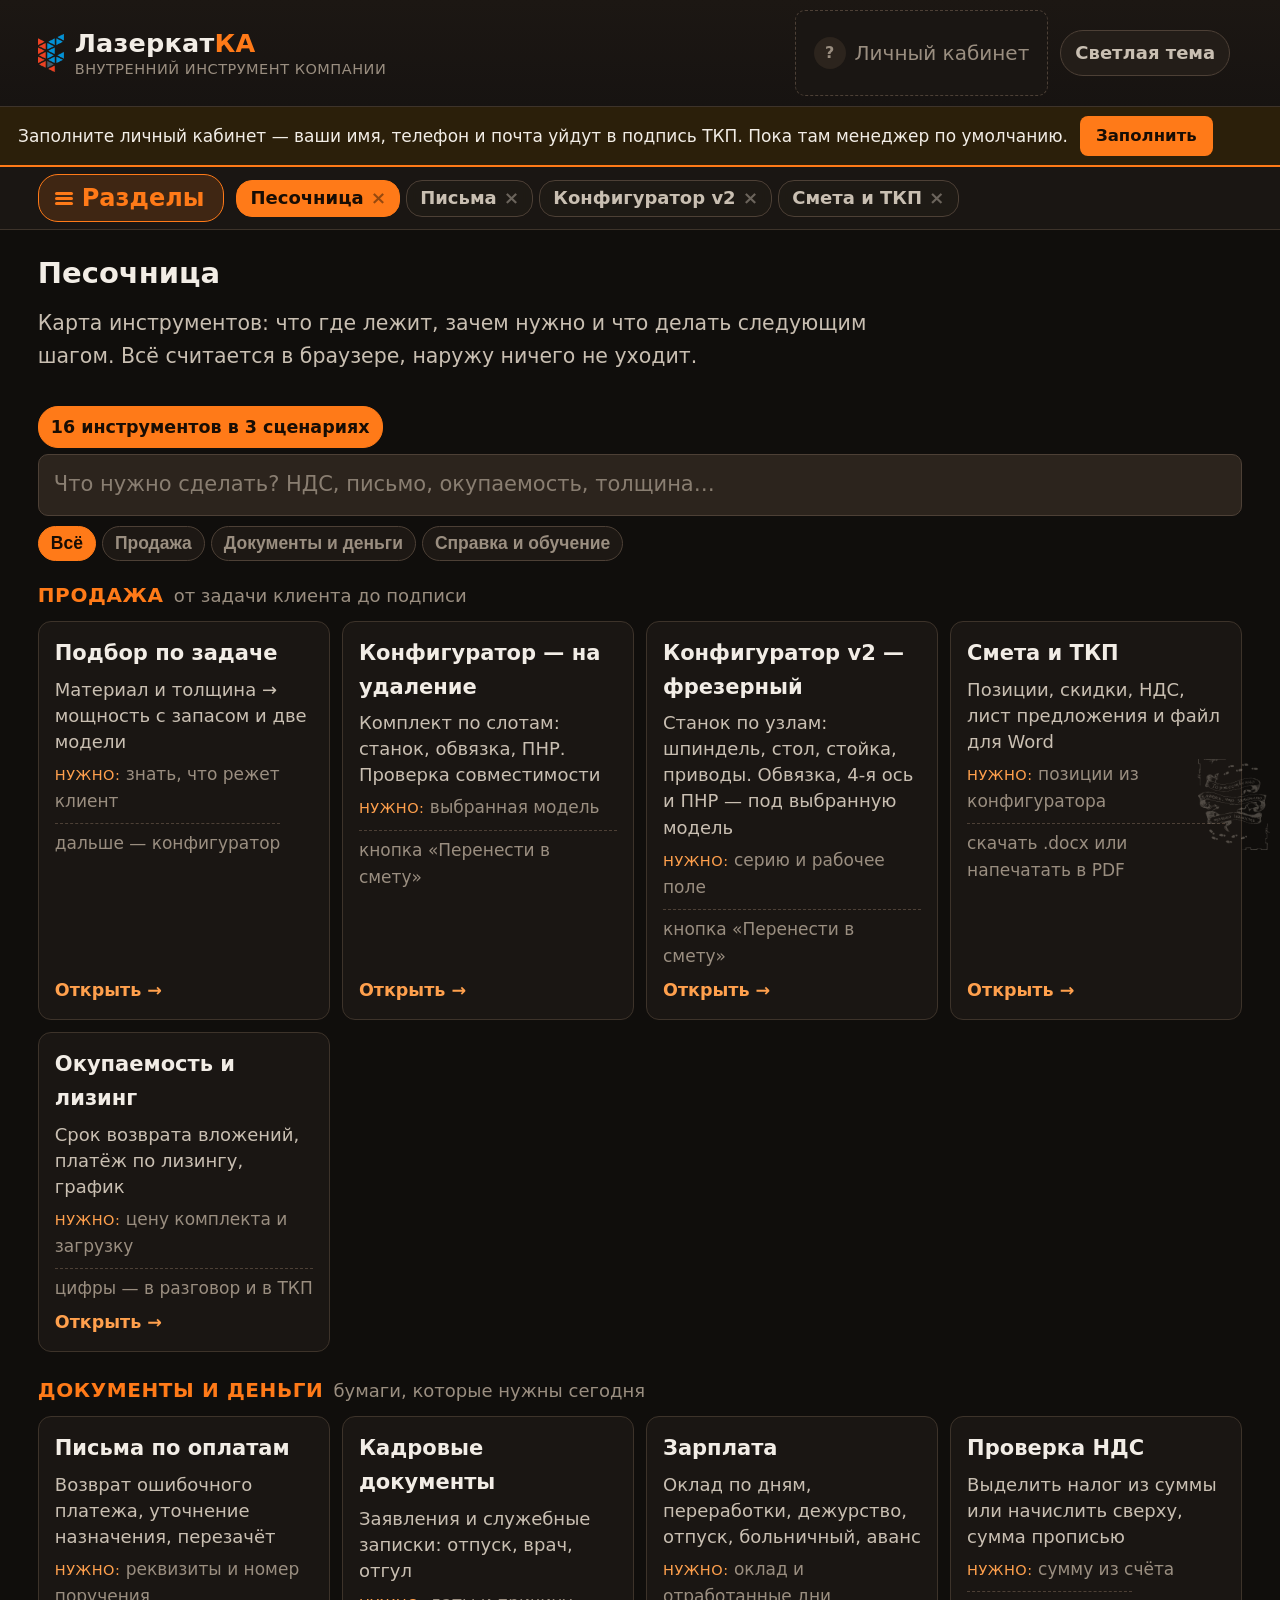
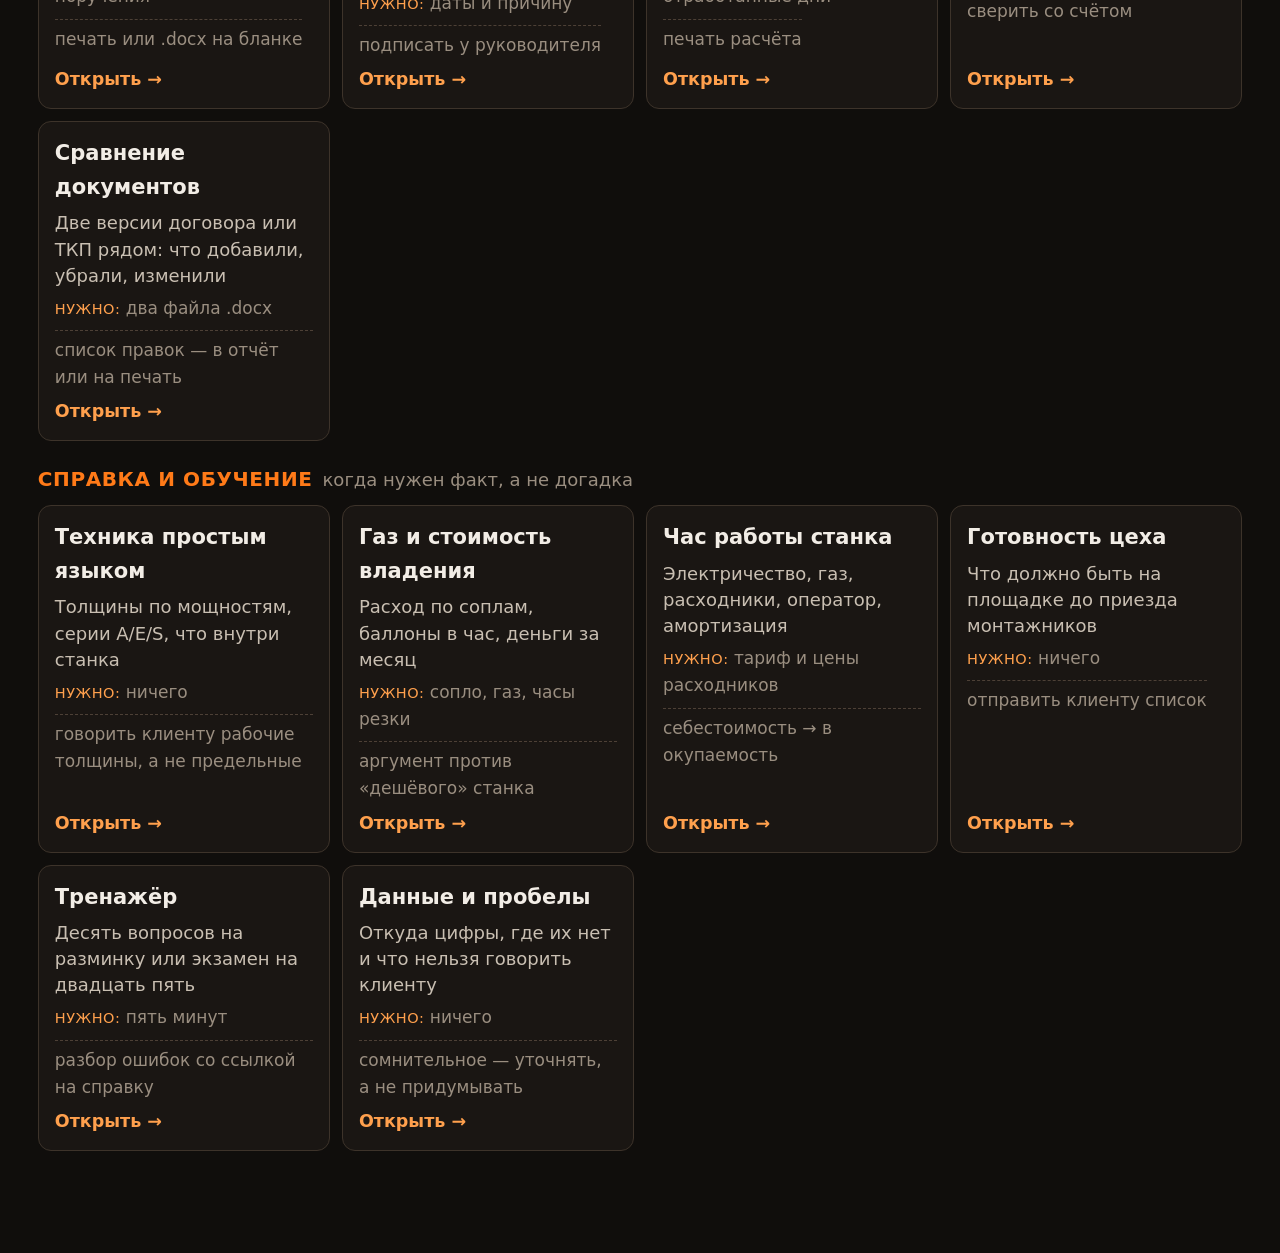
==== commit 3926b127: "версия 57: личный кабинет, раскрывашка и зелёная кнопка [skip ci] Раскрывашка карточек: вместо квадр" ====
--- a/index.html
+++ b/index.html
@@ -538,6 +538,44 @@
   color:var(--muted);cursor:pointer;transition:.12s}
 .pill:hover{border-color:var(--or);color:var(--tx)}
 .pill.on{background:var(--or);border-color:var(--or);color:var(--onor)}
+/* Личный кабинет: кнопка в шапке, полоса-приглашение и сам раздел */
+.mebtn{display:flex;align-items:center;gap:9px;border:1px solid var(--line2);
+  background:var(--bg2);color:var(--tx);border-radius:999px;padding:5px 15px 5px 5px;
+  font:inherit;font-size:17px;cursor:pointer}
+.mebtn:hover{border-color:var(--or)}
+.mebtn .ava{width:32px;height:32px;border-radius:50%;background:var(--or);
+  color:var(--onor);font-weight:700;font-size:16px;line-height:32px;
+  text-align:center;flex:0 0 auto}
+.mebtn.empty .ava{background:var(--bg4);color:var(--muted)}
+.mebtn .mename{max-width:190px;overflow:hidden;text-overflow:ellipsis;
+  white-space:nowrap}
+@media(max-width:760px){.mebtn .mename{display:none}.mebtn{padding:5px}}
+
+.regbar{display:flex;flex-wrap:wrap;align-items:center;gap:12px;
+  padding:9px 18px;background:var(--warnbg);color:var(--tx);
+  border-top:1px solid var(--line);font-size:17px}
+.regbar button{border:0;border-radius:8px;background:var(--or);color:var(--onor);
+  font:inherit;font-size:16.5px;font-weight:600;padding:7px 16px;cursor:pointer}
+.regbar button:hover{background:var(--or3)}
+
+.mewrap{display:grid;gap:14px;grid-template-columns:minmax(0,1.2fr) minmax(0,1fr);
+  align-items:start}
+@media(max-width:900px){.mewrap{grid-template-columns:1fr}}
+.mebtns{display:flex;flex-wrap:wrap;gap:9px;margin:12px 0 6px}
+.mecard dl{display:grid;grid-template-columns:auto minmax(0,1fr);gap:6px 14px;
+  margin:0;font-size:17px}
+.mecard dt{color:var(--muted)}
+.mecard dd{margin:0;font-weight:600;overflow-wrap:anywhere}
+.signrow{display:flex;flex-wrap:wrap;align-items:center;gap:10px 16px;
+  padding:11px 13px;border:1px solid var(--line);border-radius:9px;
+  background:var(--bg3);margin-bottom:12px;font-size:17.5px}
+.signrow .ava{width:38px;height:38px;border-radius:50%;background:var(--or);
+  color:var(--onor);font-weight:700;line-height:38px;text-align:center;flex:0 0 auto}
+.signrow.empty .ava{background:var(--bg4);color:var(--muted)}
+.signrow b{display:block}
+.signrow small{display:block;color:var(--muted);font-size:15.5px}
+.signrow .warn{color:var(--warn);font-weight:600}
+
 /* Полоса управления над таблицей позиций: скидка и НДС рядом с цифрами,
    на которые они влияют. */
 .tblbar{display:flex;flex-wrap:wrap;align-items:flex-end;gap:14px;
@@ -1186,10 +1224,9 @@
 #p-mill .addbtn:focus-visible{outline:3px solid var(--or2);outline-offset:3px}
 #p-mill .addbtn:disabled{background:var(--bg4);color:var(--muted);
   box-shadow:none;cursor:not-allowed}
-#p-mill .addbtn .ic{flex:0 0 auto;width:34px;height:34px;border-radius:9px;
-  background:var(--orbg);color:var(--or);font-size:25px;font-weight:700;
-  line-height:32px;text-align:center}
-#p-mill .addbtn:disabled .ic{background:var(--line2)}
+#p-mill .addbtn.done{background:var(--ok);color:var(--onok);
+  box-shadow:0 2px 0 var(--okbg)}
+#p-mill .addbtn.done .tx b::before{content:'✓  ';font-weight:700}
 #p-mill .addbtn .tx{flex:1 1 auto;min-width:0;display:block}
 #p-mill .addbtn .tx b{display:block;font-size:19.5px;line-height:1.25}
 #p-mill .addbtn .tx small{display:block;font-size:15.5px;opacity:.85;
@@ -1297,11 +1334,14 @@
   display:flex;align-items:center;gap:9px}
 #p-mill .specbox summary::-webkit-details-marker{display:none}
 /* Раскрывашка: квадратная кнопка со знаком, её видно и по ней понятно, что жать */
-#p-mill .specbox summary::before{content:'+';flex:0 0 auto;width:26px;height:26px;
-  border-radius:7px;background:var(--or);color:var(--onor);font-size:19px;
-  font-weight:700;line-height:24px;text-align:center;
-  transition:background .12s}
-#p-mill .specbox[open] summary::before{content:'−'}
+#p-mill .specbox summary::before{content:'›';flex:0 0 auto;width:27px;height:27px;
+  border-radius:50%;background:var(--orbg);color:var(--or);font-size:21px;
+  font-weight:700;line-height:25px;text-align:center;
+  transform:rotate(90deg);transition:transform .16s, background .12s}
+#p-mill .specbox[open] summary::before{transform:rotate(-90deg)}
+#p-mill .specbox summary::after{content:'подробнее';margin-left:auto;
+  font-size:15px;font-weight:400;color:var(--muted);letter-spacing:0}
+#p-mill .specbox[open] summary::after{content:'свернуть'}
 #p-mill .specbox summary:hover{background:var(--orbg)}
 #p-mill .specbox summary:hover::before{background:var(--or3)}
 #p-mill .specbox summary:focus-visible{outline:3px solid var(--or2);outline-offset:-3px}
@@ -1322,10 +1362,14 @@
 #p-mill .matches summary{padding:10px 0;cursor:pointer;font-size:17px;font-weight:600;
   color:var(--tx2);list-style:none;display:flex;align-items:center;gap:9px}
 #p-mill .matches summary::-webkit-details-marker{display:none}
-#p-mill .matches summary::before{content:'+';flex:0 0 auto;width:26px;height:26px;
-  border-radius:7px;background:var(--or);color:var(--onor);font-size:19px;
-  font-weight:700;line-height:24px;text-align:center}
-#p-mill .matches[open] summary::before{content:'−'}
+#p-mill .matches summary::before{content:'›';flex:0 0 auto;width:27px;height:27px;
+  border-radius:50%;background:var(--orbg);color:var(--or);font-size:21px;
+  font-weight:700;line-height:25px;text-align:center;
+  transform:rotate(90deg);transition:transform .16s}
+#p-mill .matches[open] summary::before{transform:rotate(-90deg)}
+#p-mill .matches summary::after{content:'показать список';margin-left:auto;
+  font-size:15px;font-weight:400;color:var(--muted)}
+#p-mill .matches[open] summary::after{content:'свернуть'}
 #p-mill .matches summary:hover{color:var(--or)}
 #p-mill .mlist{max-height:250px;overflow-y:auto;padding-right:3px}
 #p-mill .mrow{display:grid;grid-template-columns:minmax(0,1fr) auto;gap:8px;
@@ -1476,9 +1520,20 @@
         <small>внутренний инструмент компании</small></span>
     </a>
     <div class="head-right">
+      <button type="button" class="mebtn empty" id="meBtn" title="Личный кабинет">
+        <span class="ava" id="meAva">?</span>
+        <span class="mename" id="meName">Личный кабинет</span>
+      </button>
       <button type="button" class="themebtn" id="themeBtn" aria-pressed="false" title="Светлая или тёмная тема">Светлая тема</button>
       <span class="savedot" id="saveDot"></span>
     </div>
+  </div>
+  <!-- Пока профиль пуст, ТКП уходит с менеджером из данных. Сказать об этом надо
+       один раз и не мешать работать: полоса, а не окно поверх всего. -->
+  <div class="regbar noprint" id="regBar">
+    <span>Заполните личный кабинет — ваши имя, телефон и почта уйдут в подпись ТКП.
+      Пока там менеджер по умолчанию.</span>
+    <button type="button" id="regGo">Заполнить</button>
   </div>
 </header>
 
@@ -1488,7 +1543,7 @@
          Строка вкладок — только частые: так на телефоне не нужно листать. -->
     <div class="navmenu">
       <button type="button" class="menubtn" id="menuBtn" aria-haspopup="true" aria-expanded="false">На удаление</button>
-      <div class="menulist" id="menuList" role="menu"><div class="mrow" draggable="true" data-row="home"><span class="mgrip" aria-hidden="true" title="Перетащите, чтобы поменять порядок">⠿</span><button type="button" data-t="home" role="menuitem" aria-selected="false"><span>Песочница</span><small>карта инструментов и куда идти</small></button><button type="button" class="pinbtn" data-pin="home" aria-pressed="true" title="Убрать из строки вкладок">★</button></div><div class="mrow" draggable="true" data-row="letters"><span class="mgrip" aria-hidden="true" title="Перетащите, чтобы поменять порядок">⠿</span><button type="button" data-t="letters" role="menuitem" aria-selected="false"><span>Письма</span><small>возврат, платежи, официальные</small></button><button type="button" class="pinbtn" data-pin="letters" aria-pressed="true" title="Убрать из строки вкладок">★</button></div><div class="mrow" draggable="true" data-row="zp"><span class="mgrip" aria-hidden="true" title="Перетащите, чтобы поменять порядок">⠿</span><button type="button" data-t="zp" role="menuitem" aria-selected="false"><span>Зарплата</span><small>оклад, переработки, налоги</small></button><button type="button" class="pinbtn" data-pin="zp" aria-pressed="false" title="Закрепить вкладкой">☆</button></div><div class="mrow" draggable="true" data-row="mill"><span class="mgrip" aria-hidden="true" title="Перетащите, чтобы поменять порядок">⠿</span><button type="button" data-t="mill" role="menuitem" aria-selected="false"><span>Конфигуратор v2</span><small>сборка станка по узлам, обвязка, 4-я ось, ПНР</small></button><button type="button" class="pinbtn" data-pin="mill" aria-pressed="true" title="Убрать из строки вкладок">★</button></div><div class="mrow" draggable="true" data-row="smeta"><span class="mgrip" aria-hidden="true" title="Перетащите, чтобы поменять порядок">⠿</span><button type="button" data-t="smeta" role="menuitem" aria-selected="false"><span>Смета и ТКП</span><small>позиции, скидки, файл</small></button><button type="button" class="pinbtn" data-pin="smeta" aria-pressed="true" title="Убрать из строки вкладок">★</button></div><div class="mrow" draggable="true" data-row="cmp"><span class="mgrip" aria-hidden="true" title="Перетащите, чтобы поменять порядок">⠿</span><button type="button" data-t="cmp" role="menuitem" aria-selected="false"><span>Сравнение Word</span><small>две версии документа рядом: что добавили, убрали, изменили</small></button><button type="button" class="pinbtn" data-pin="cmp" aria-pressed="false" title="Закрепить вкладкой">☆</button></div><div class="mrow" draggable="true" data-row="calc"><span class="mgrip" aria-hidden="true" title="Перетащите, чтобы поменять порядок">⠿</span><button type="button" data-t="calc" role="menuitem" aria-selected="false"><span>Калькуляторы</span><small>НДС, лизинг, час работы станка, окупаемость</small></button><button type="button" class="pinbtn" data-pin="calc" aria-pressed="false" title="Закрепить вкладкой">☆</button></div><div class="mrow" draggable="true" data-row="guide"><span class="mgrip" aria-hidden="true" title="Перетащите, чтобы поменять порядок">⠿</span><button type="button" data-t="guide" role="menuitem" aria-selected="false"><span>Справочник</span><small>подбор, техника, газ, цех, тренажёр, данные</small></button><button type="button" class="pinbtn" data-pin="guide" aria-pressed="false" title="Закрепить вкладкой">☆</button></div><div class="mrow" draggable="true" data-row="trash"><span class="mgrip" aria-hidden="true" title="Перетащите, чтобы поменять порядок">⠿</span><button type="button" data-t="trash" role="menuitem" aria-selected="true"><span>На удаление</span><small>старые Конфигуратор и Подбор — забрать нужное и удалить</small></button><button type="button" class="pinbtn" data-pin="trash" aria-pressed="false" title="Закрепить вкладкой">☆</button></div><div class="mfoot"><span id="pinsInfo">Закреплено 4 из 6</span><button type="button">Вернуть по умолчанию</button></div></div>
+      <div class="menulist" id="menuList" role="menu"><div class="mrow" draggable="true" data-row="home"><span class="mgrip" aria-hidden="true" title="Перетащите, чтобы поменять порядок">⠿</span><button type="button" data-t="home" role="menuitem" aria-selected="false"><span>Песочница</span><small>карта инструментов и куда идти</small></button><button type="button" class="pinbtn" data-pin="home" aria-pressed="true" title="Убрать из строки вкладок">★</button></div><div class="mrow" draggable="true" data-row="letters"><span class="mgrip" aria-hidden="true" title="Перетащите, чтобы поменять порядок">⠿</span><button type="button" data-t="letters" role="menuitem" aria-selected="false"><span>Письма</span><small>возврат, платежи, официальные</small></button><button type="button" class="pinbtn" data-pin="letters" aria-pressed="true" title="Убрать из строки вкладок">★</button></div><div class="mrow" draggable="true" data-row="zp"><span class="mgrip" aria-hidden="true" title="Перетащите, чтобы поменять порядок">⠿</span><button type="button" data-t="zp" role="menuitem" aria-selected="false"><span>Зарплата</span><small>оклад, переработки, налоги</small></button><button type="button" class="pinbtn" data-pin="zp" aria-pressed="false" title="Закрепить вкладкой">☆</button></div><div class="mrow" draggable="true" data-row="mill"><span class="mgrip" aria-hidden="true" title="Перетащите, чтобы поменять порядок">⠿</span><button type="button" data-t="mill" role="menuitem" aria-selected="false"><span>Конфигуратор v2</span><small>сборка станка по узлам, обвязка, 4-я ось, ПНР</small></button><button type="button" class="pinbtn" data-pin="mill" aria-pressed="true" title="Убрать из строки вкладок">★</button></div><div class="mrow" draggable="true" data-row="smeta"><span class="mgrip" aria-hidden="true" title="Перетащите, чтобы поменять порядок">⠿</span><button type="button" data-t="smeta" role="menuitem" aria-selected="false"><span>Смета и ТКП</span><small>позиции, скидки, файл</small></button><button type="button" class="pinbtn" data-pin="smeta" aria-pressed="true" title="Убрать из строки вкладок">★</button></div><div class="mrow" draggable="true" data-row="me"><span class="mgrip" aria-hidden="true" title="Перетащите, чтобы поменять порядок">⠿</span><button type="button" data-t="me" role="menuitem" aria-selected="false"><span>Личный кабинет</span><small>ваши имя, должность, телефон и почта — уходят в подпись ТКП</small></button><button type="button" class="pinbtn" data-pin="me" aria-pressed="false" title="Закрепить вкладкой">☆</button></div><div class="mrow" draggable="true" data-row="cmp"><span class="mgrip" aria-hidden="true" title="Перетащите, чтобы поменять порядок">⠿</span><button type="button" data-t="cmp" role="menuitem" aria-selected="false"><span>Сравнение Word</span><small>две версии документа рядом: что добавили, убрали, изменили</small></button><button type="button" class="pinbtn" data-pin="cmp" aria-pressed="false" title="Закрепить вкладкой">☆</button></div><div class="mrow" draggable="true" data-row="calc"><span class="mgrip" aria-hidden="true" title="Перетащите, чтобы поменять порядок">⠿</span><button type="button" data-t="calc" role="menuitem" aria-selected="false"><span>Калькуляторы</span><small>НДС, лизинг, час работы станка, окупаемость</small></button><button type="button" class="pinbtn" data-pin="calc" aria-pressed="false" title="Закрепить вкладкой">☆</button></div><div class="mrow" draggable="true" data-row="guide"><span class="mgrip" aria-hidden="true" title="Перетащите, чтобы поменять порядок">⠿</span><button type="button" data-t="guide" role="menuitem" aria-selected="false"><span>Справочник</span><small>подбор, техника, газ, цех, тренажёр, данные</small></button><button type="button" class="pinbtn" data-pin="guide" aria-pressed="false" title="Закрепить вкладкой">☆</button></div><div class="mrow" draggable="true" data-row="trash"><span class="mgrip" aria-hidden="true" title="Перетащите, чтобы поменять порядок">⠿</span><button type="button" data-t="trash" role="menuitem" aria-selected="true"><span>На удаление</span><small>старые Конфигуратор и Подбор — забрать нужное и удалить</small></button><button type="button" class="pinbtn" data-pin="trash" aria-pressed="false" title="Закрепить вкладкой">☆</button></div><div class="mfoot"><span id="pinsInfo">Закреплено 4 из 6</span><button type="button">Вернуть по умолчанию</button></div></div>
     </div>
     <!-- Строка вкладок собирается скриптом из закреплённых разделов: до
          четырёх, выбор и снятие — через меню «Разделы» и крестик на вкладке. -->
@@ -2418,7 +2473,6 @@
 
       <div class="addbar noprint">
         <button class="addbtn" type="button" id="mzAddMachine">
-          <span class="ic" aria-hidden="true">+</span>
           <span class="tx"><b>Добавить станок в смету</b>
             <small id="mzAddSub">Фрезерный станок с ЧПУ Wattsan M1 1325, 4.5ac, A11 + Leadshine</small></span>
           <span class="pr" id="mzAddPrice">811 650 ₽</span>
@@ -2578,7 +2632,7 @@
         <div class="panehead rot">
           <div class="f"><label for="mzRot">Поворотное устройство</label><select id="mzRot" data-touched="0"><option value="wattsan">Встроенная в станок (исполнение RD)</option><option value="d65">Ø63 мм, патрон K01-63</option><option value="d80">Ø80 мм, патрон K11-80</option><option value="d100">Ø100 мм, патрон K11-100</option><option value="d160">Ø160 мм, червячный редуктор</option><option value="d300">Ø200–300 мм, под колонны</option></select></div>
           <div class="f"><label for="mzRotT">Задняя бабка</label>
-            <select id="mzRotT" disabled="" data-touched="0">
+            <select id="mzRotT" data-touched="0" disabled="">
               <option value="0">не нужна или в комплекте</option>
               <option value="1">отдельной позицией, +5 560 ₽</option>
             </select></div>
@@ -2676,9 +2730,8 @@
       </div>
 
       <div class="addbar noprint">
-        <button class="addbtn" type="button" id="fbAddMachine">
-          <span class="ic" aria-hidden="true">+</span>
-          <span class="tx"><b>Добавить станок в смету</b>
+        <button class="addbtn done" type="button" id="fbAddMachine">
+          <span class="tx"><b>Добавлено в смету</b>
             <small id="fbAddSub">Фрезерный станок с ЧПУ Wattsan M1 1325, 4.5ac, A11 + Leadshine</small></span>
           <span class="pr" id="fbAddPrice">811 650 ₽</span>
         </button>
@@ -2866,6 +2919,50 @@
     <button type="button" id="mzBarSpec">Спецификация</button></span></div>
 
 <!-- ================= СМЕТА И ТКП ================= -->
+<span class="nojs-title">Личный кабинет</span>
+<section class="panel" id="p-me">
+  <div class="bhead noprint">
+    <div>
+      <h1 class="btitle">Личный кабинет</h1>
+      <p class="lead">Кто вы — знает только этот браузер. Данные никуда не уходят,
+        но подставляются в подпись ТКП, в письма и в смету.</p>
+    </div>
+    <span class="pill" id="meState">Профиль не заполнен</span>
+  </div>
+
+  <div class="mewrap">
+    <div class="card">
+      <div class="cardhead"><h2 id="meFormTitle">Знакомимся</h2>
+        <span class="spec-cnt">все четыре поля обязательны</span></div>
+      <div class="row tight">
+        <div style="flex:2 1 240px"><label class="f" for="mgrName">Имя и фамилия</label>
+          <input type="text" id="mgrName" autocomplete="name" placeholder="Вениамин Вараксин"></div>
+        <div style="flex:2 1 200px"><label class="f" for="mgrRole">Должность</label>
+          <input type="text" id="mgrRole" placeholder="менеджер по продажам"></div>
+      </div>
+      <div class="row tight">
+        <div><label class="f" for="mgrPhone">Телефон</label>
+          <input type="text" id="mgrPhone" autocomplete="tel" placeholder="+7 (921) 181-75-86"></div>
+        <div><label class="f" for="mgrEmail">Рабочая почта</label>
+          <input type="text" id="mgrEmail" autocomplete="email" placeholder="15@lasercut.ru"></div>
+      </div>
+      <div class="mebtns">
+        <button class="btn" type="button" id="meSave">Сохранить профиль</button>
+        <button class="btn sec" type="button" id="meClear">Очистить профиль</button>
+      </div>
+      <div class="note small" id="mgrOut">В подписи ТКП: Вениамин Вараксин · менеджер по продажам · +7 (921) 181-75-86 · 15@lasercut.ru — это менеджер по умолчанию из данных</div>
+      <div class="hints" id="meHints"><div class="hint bad">Не заполнено: имя и фамилия, должность, телефон, рабочая почта. Пока профиль пустой, в ТКП уходит менеджер по умолчанию — Вениамин Вараксин.</div><div class="hint">Профиль хранится только в этом браузере и никуда не отправляется. Ни пароля, ни сервера здесь нет: это подпись под документами, а не учётная запись.</div></div>
+    </div>
+
+    <div class="card">
+      <div class="cardhead"><h2>Куда это попадёт</h2></div>
+      <div class="mecard" id="meCard"><dl><dt>Подпись в ТКП</dt><dd>Вениамин Вараксин · менеджер по продажам</dd><dt>Контакты в ТКП</dt><dd>+7 (921) 181-75-86 · 15@lasercut.ru</dd><dt>Письма и уведомления</dt><dd>подставляются те же имя и контакты</dd><dt>Смета</dt><dd>блок «От кого и кому» берёт данные отсюда</dd></dl></div>
+      <div class="note small">Профиль лежит в этом браузере вместе с черновиком сметы.
+        На другом компьютере его не будет — заполните там заново.</div>
+    </div>
+  </div>
+</section>
+
 <span class="nojs-title">Смета и ТКП</span>
 <section class="panel" id="p-smeta">
   <div class="bhead noprint">
@@ -2884,19 +2981,9 @@
          сверху вниз и не прыгает по странице. -->
     <div class="card">
       <div class="cardhead"><h2>От кого и кому</h2>
-        <button class="btn mini sec" type="button" id="mgrReset">Менеджер по умолчанию</button></div>
-      <div class="cardsub">Менеджер сделки — подпись под предложением</div>
-      <div class="row tight">
-        <div style="flex:2 1 220px"><label class="f" for="mgrName">Имя и фамилия</label>
-          <input type="text" id="mgrName" placeholder="Вениамин Вараксин"></div>
-        <div><label class="f" for="mgrRole">Должность</label>
-          <input type="text" id="mgrRole" placeholder="менеджер по продажам"></div>
-        <div><label class="f" for="mgrPhone">Телефон</label>
-          <input type="text" id="mgrPhone" placeholder="+7 (921) 181-75-86"></div>
-        <div><label class="f" for="mgrEmail">Почта</label>
-          <input type="text" id="mgrEmail" placeholder="15@lasercut.ru"></div>
-      </div>
-      <div class="note small" id="mgrOut">В подписи ТКП: Вениамин Вараксин · менеджер по продажам · +7 (921) 181-75-86 · 15@lasercut.ru — это менеджер по умолчанию из данных</div>
+        <button class="btn mini sec" type="button" id="mgrGo">Личный кабинет</button></div>
+      <div class="cardsub">От кого — подпись под предложением</div>
+      <div class="signrow empty" id="signRow"><span class="ava">?</span><span><b>Вениамин Вараксин</b><small>менеджер по продажам · +7 (921) 181-75-86 · 15@lasercut.ru</small></span><span class="warn">профиль не заполнен — подпись по умолчанию</span></div>
 
       <div class="cardsub">Клиент — кому уходит предложение</div>
       <div class="row tight">
@@ -4222,6 +4309,8 @@
     { id: 'mill', title: 'Конфигуратор v2',
       hint: 'сборка станка по узлам, обвязка, 4-я ось, ПНР' },
     { id: 'smeta', title: 'Смета и ТКП', hint: 'позиции, скидки, файл' },
+    { id: 'me', title: 'Личный кабинет',
+      hint: 'ваши имя, должность, телефон и почта — уходят в подпись ТКП' },
     { id: 'cmp', title: 'Сравнение Word',
       hint: 'две версии документа рядом: что добавили, убрали, изменили' },
     { id: 'calc', title: 'Калькуляторы',
@@ -4789,6 +4878,8 @@
   // уходит клиенту от конкретного человека. Пустое поле = значение из данных.
   var MGRF = ['mgrName', 'mgrRole', 'mgrPhone', 'mgrEmail'];
   var MGR_MAP = { mgrName: 'name', mgrRole: 'role', mgrPhone: 'phone', mgrEmail: 'email' };
+  var MGR_TITLE = { mgrName: 'имя и фамилия', mgrRole: 'должность',
+    mgrPhone: 'телефон', mgrEmail: 'рабочая почта' };
   function mgr() {
     var out = {};
     ['name', 'role', 'phone', 'email', 'sites'].forEach(function (k) {
@@ -4805,17 +4896,81 @@
     MGRF.forEach(function (id) { if ((state.mgr[id] || '').trim()) own = true; });
     return own;
   }
+  // Профиль считается заполненным, только если заполнены все четыре поля:
+  // подпись без телефона или почты клиенту бесполезна.
+  function mgrFull() {
+    return MGRF.every(function (id) { return (state.mgr[id] || '').trim(); });
+  }
+  function mgrInitials(name) {
+    var p = String(name || '').trim().split(/\s+/);
+    return ((p[0] || '?').charAt(0) + (p[1] || '').charAt(0)).toUpperCase();
+  }
   function renderMgr() {
-    var m = mgr(), n = $('mgrOut');
+    var m = mgr(), full = mgrFull(), own = mgrOwn();
+    var n = $('mgrOut');
     if (n) {
       n.textContent = 'В подписи ТКП: ' + m.name + ' · ' + m.role + ' · ' +
         m.phone + ' · ' + m.email +
-        (mgrOwn() ? '' : ' — это менеджер по умолчанию из данных');
+        (own ? '' : ' — это менеджер по умолчанию из данных');
     }
     var nm = $('kpMgrName'), rl = $('kpMgrRole'), ln = $('kpMgrLine');
     if (nm) nm.textContent = m.name;
     if (rl) rl.textContent = ' · ' + m.role;
     if (ln) ln.textContent = m.phone + ' · ' + m.email + ' · ' + m.sites;
+
+    var btn = $('meBtn');
+    if (btn) {
+      btn.classList.toggle('empty', !full);
+      $('meAva').textContent = full ? mgrInitials(m.name) : '?';
+      $('meName').textContent = full ? m.name : 'Личный кабинет';
+    }
+    var bar = $('regBar');
+    if (bar) bar.hidden = full;
+
+    var st = $('meState');
+    if (st) {
+      st.textContent = full ? 'Профиль заполнен' : 'Профиль не заполнен';
+      st.classList.toggle('on', full);
+    }
+    var ft = $('meFormTitle');
+    if (ft) ft.textContent = full ? 'Ваш профиль' : 'Знакомимся';
+    var mc = $('meCard');
+    if (mc) {
+      mc.innerHTML = '<dl>' +
+        [['Подпись в ТКП', m.name + ' · ' + m.role],
+          ['Контакты в ТКП', m.phone + ' · ' + m.email],
+          ['Письма и уведомления', 'подставляются те же имя и контакты'],
+          ['Смета', 'блок «От кого и кому» берёт данные отсюда']]
+          .map(function (r) {
+            return '<dt>' + esc(r[0]) + '</dt><dd>' + esc(r[1]) + '</dd>';
+          }).join('') + '</dl>';
+    }
+    var hints = $('meHints');
+    if (hints) {
+      var rows = [];
+      if (!full) {
+        var miss = MGRF.filter(function (id) { return !(state.mgr[id] || '').trim(); })
+          .map(function (id) { return MGR_TITLE[id]; });
+        rows.push('<div class="hint bad">Не заполнено: ' + esc(miss.join(', ')) +
+          '. Пока профиль пустой, в ТКП уходит менеджер по умолчанию — ' +
+          esc(APP.manager.name) + '.</div>');
+      } else {
+        rows.push('<div class="hint ok">Готово. Эти данные подставляются в подпись ' +
+          'ТКП, в письма и в смету.</div>');
+      }
+      rows.push('<div class="hint">Профиль хранится только в этом браузере и никуда ' +
+        'не отправляется. Ни пароля, ни сервера здесь нет: это подпись под ' +
+        'документами, а не учётная запись.</div>');
+      hints.innerHTML = rows.join('');
+    }
+    var sign = $('signRow');
+    if (sign) {
+      sign.classList.toggle('empty', !full);
+      sign.innerHTML = '<span class="ava">' + esc(full ? mgrInitials(m.name) : '?') +
+        '</span><span><b>' + esc(m.name) + '</b><small>' + esc(m.role) + ' · ' +
+        esc(m.phone) + ' · ' + esc(m.email) + '</small></span>' +
+        (full ? '' : '<span class="warn">профиль не заполнен — подпись по умолчанию</span>');
+    }
   }
   MGRF.forEach(function (id) {
     if (state.mgr[id]) $(id).value = state.mgr[id];
@@ -4823,12 +4978,27 @@
       state.mgr[id] = this.value; save(); renderMgr();
     });
   });
-  $('mgrReset').addEventListener('click', function () {
+  $('meSave').addEventListener('click', function () {
+    if (!mgrFull()) {
+      var miss = MGRF.filter(function (id) { return !(state.mgr[id] || '').trim(); });
+      $(miss[0]).focus();
+      toast('Заполните все четыре поля — не хватает: ' + MGR_TITLE[miss[0]], true);
+      renderMgr();
+      return;
+    }
+    save(); renderMgr();
+    toast('Профиль сохранён: ' + mgr().name);
+  });
+  $('meClear').addEventListener('click', function () {
+    if (!window.confirm('Очистить профиль? В ТКП вернётся менеджер по умолчанию.')) return;
     state.mgr = {};
     MGRF.forEach(function (id) { $(id).value = ''; });
     save(); renderMgr();
-    toast('Менеджер снова по умолчанию: ' + APP.manager.name);
-  });
+    toast('Профиль очищен');
+  });
+  $('meBtn').addEventListener('click', function () { showTab('me'); });
+  $('regGo').addEventListener('click', function () { showTab('me'); });
+  $('mgrGo').addEventListener('click', function () { showTab('me'); });
 
   // ------------------------------------------------- карточка характеристик
   // Пары «параметр — значение» как в присланном конфигураторе: слева подпись,
@@ -11739,11 +11909,12 @@
   });
   // Кнопка «Добавить станок в смету»: сразу под выбором, не надо искать
   // «Перенести в смету» в правой колонке.
-  function addMachineOnly() {
+  function addMachineOnly(e) {
     var rows = mzSpec().filter(function (r) { return r.t === 'eq'; });
     if (!rows.length) { toast('Сначала выберите станок и цену'); return; }
     rows.forEach(function (r) { addItem(r.n, r.c / 100, r.q, 'eq'); });
     toast('Станок добавлен в смету');
+    mzAddDone(e && e.currentTarget);
   }
   $('mzAddMachine').addEventListener('click', addMachineOnly);
   $('fbAddMachine').addEventListener('click', addMachineOnly);
@@ -11991,11 +12162,27 @@
   mzTouch('fbPrice', false);
   mzUpdate();
 }
+// После клика кнопка коротко становится зелёной с галочкой: видно, что нажатие
+// прошло, и не надо искать позицию глазами в правой колонке.
+var mzAddTimer = null;
+function mzAddDone(btn) {
+  if (!btn) return;
+  btn.classList.add('done');
+  btn.querySelector('.tx b').textContent = 'Добавлено в смету';
+  if (mzAddTimer) clearTimeout(mzAddTimer);
+  mzAddTimer = setTimeout(function () {
+    btn.classList.remove('done');
+    btn.querySelector('.tx b').textContent = 'Добавить станок в смету';
+  }, 1800);
+}
 function mzAddBtn(id, subId, prId, rows) {
   var eq = (rows || []).filter(function (r) { return r.t === 'eq'; });
   var sum = 0;
   eq.forEach(function (r) { sum += r.c * r.q; });
   $(id).disabled = !eq.length;
+  if (!$(id).classList.contains('done')) {
+    $(id).querySelector('.tx b').textContent = 'Добавить станок в смету';
+  }
   $(subId).textContent = eq.length ? eq[0].n : 'выберите конфигурацию и цену';
   $(prId).textContent = eq.length ? mzMoney(sum) : '—';
 }
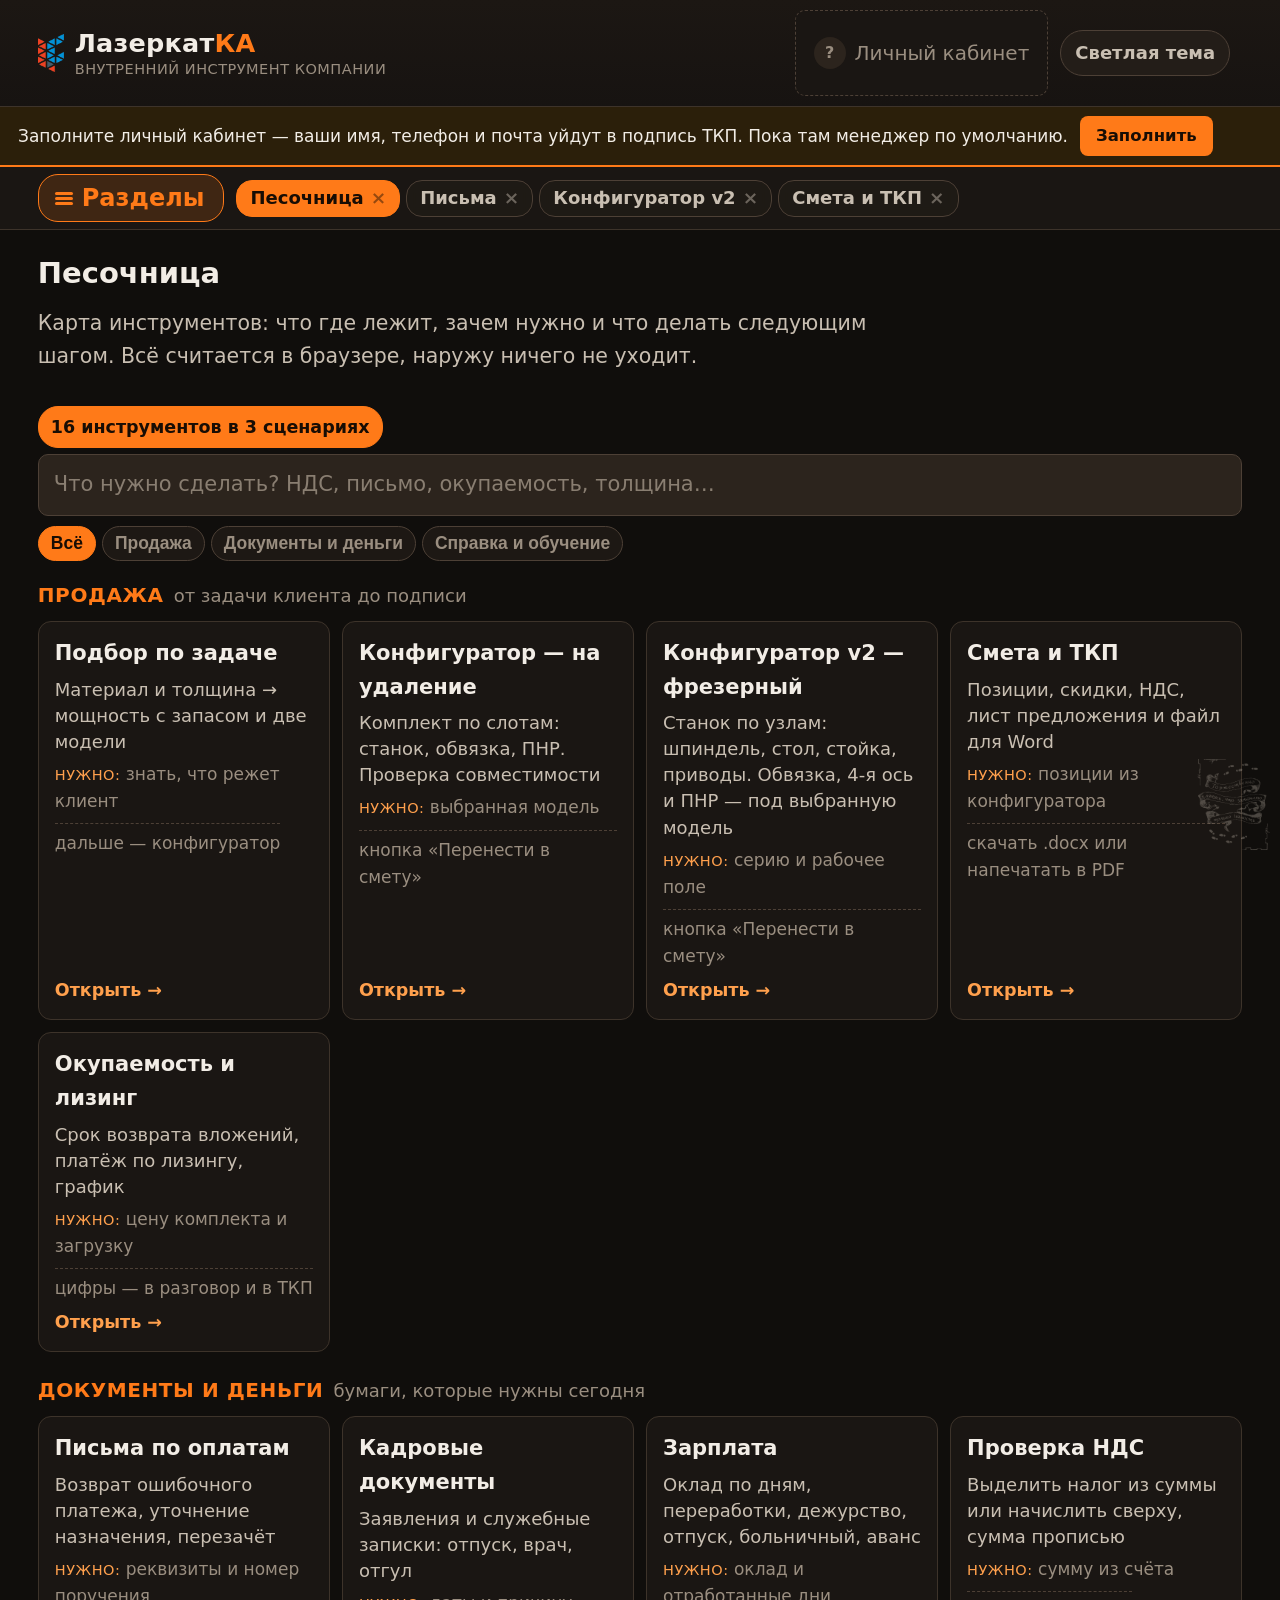
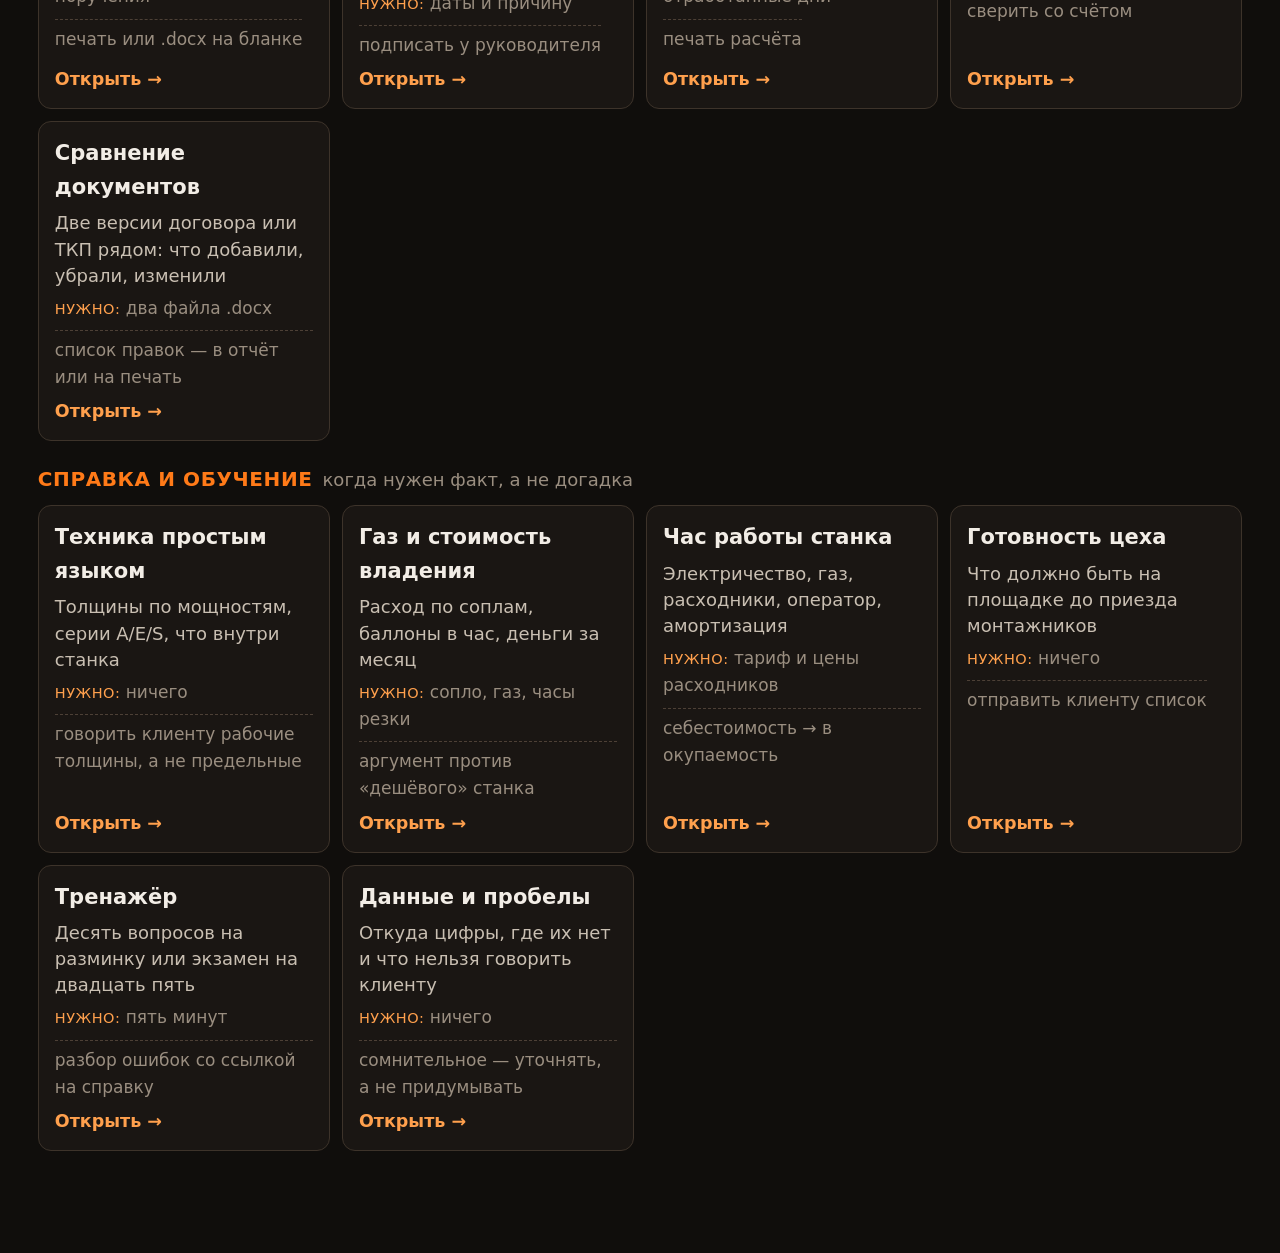
==== commit 8356e03c: "версия 58: презентация по смете, тестовый режим [skip ci] К краткому и полному ТКП добавился третий " ====
--- a/index.html
+++ b/index.html
@@ -2632,7 +2632,7 @@
         <div class="panehead rot">
           <div class="f"><label for="mzRot">Поворотное устройство</label><select id="mzRot" data-touched="0"><option value="wattsan">Встроенная в станок (исполнение RD)</option><option value="d65">Ø63 мм, патрон K01-63</option><option value="d80">Ø80 мм, патрон K11-80</option><option value="d100">Ø100 мм, патрон K11-100</option><option value="d160">Ø160 мм, червячный редуктор</option><option value="d300">Ø200–300 мм, под колонны</option></select></div>
           <div class="f"><label for="mzRotT">Задняя бабка</label>
-            <select id="mzRotT" data-touched="0" disabled="">
+            <select id="mzRotT" disabled="" data-touched="0">
               <option value="0">не нужна или в комплекте</option>
               <option value="1">отдельной позицией, +5 560 ₽</option>
             </select></div>
@@ -3056,7 +3056,7 @@
         <span class="spec-cnt">поставщик, срок, реквизиты</span></div>
       <div class="row">
         <div style="flex:2 1 240px"><label class="f" for="kpMode">Вариант ТКП</label>
-          <select id="kpMode"><option value="short">Краткое ТКП — смета, условия поставки, гарантия — на 1–2 страницы</option><option value="full">Полное ТКП — восемь разделов как в фирменном шаблоне</option></select></div>
+          <select id="kpMode"><option value="short">Краткое ТКП — смета, условия поставки, гарантия — на 1–2 страницы</option><option value="full">Полное ТКП — восемь разделов как в фирменном шаблоне</option><option value="deck">Презентация — слайды по смете, файл .pptx — тестовый режим</option></select></div>
         <div style="flex:2 1 240px"><label class="f" for="kpSupplier">Поставщик</label>
           <select id="kpSupplier"><option value="stankoprom">СТАНКОПРОМ</option><option value="infoservice">ИНФО-СЕРВИС</option><option value="lasercut_td">ТД ЛАЗЕРКАТ</option></select></div>
         <div style="flex:2 1 240px"><label class="f" for="kpTerm">Срок поставки</label>
@@ -3090,7 +3090,7 @@
       <div class="kpmini" id="kpMini" title="Открыть предпросмотр целиком">
         <div class="kpmini-in" id="kpMiniIn" style="transform: scale(0.453);"><div class="kp">
         <div class="kp-head"><img class="kp-logo" src="[data-uri]" alt="LASERCUT" width="260" height="61"><div class="kp-contacts">+7 (800) 777-17-87 · info@lasercut.ru · lasercut.ru<br><span>ООО «СТАНКОПРОМ» — официальный представитель Wattsan · бренд LASERCUT · на рынке с 2009 года</span></div></div>
-        <div><div class="kp-title"><b>ТЕХНИКО-КОММЕРЧЕСКОЕ ПРЕДЛОЖЕНИЕ</b><span>Фрезерный станок WATTSAN 0404 mini, 1.5wc, б\контр.</span></div><div class="kp-to"><div>Кому: <b><span class="kp-blank"></span></b> ИНН <span class="kp-blank"></span></div><div>Исх. № <b><span class="kp-blank"></span></b></div><div>Контакты: <b><span class="kp-blank"></span></b></div><div>от «05» августа 2026 г.</div></div><p class="kp-lead">Благодарим за интерес к оборудованию LASERCUT. Ниже — состав поставки, стоимость и условия. Оборудование новое, не бывшее в эксплуатации, соответствует требованиям ТР ТС 004/2011, 010/2011, 020/2011.</p><div class="kp-sum"><div><div class="k">Рекомендуем</div><div class="v">Фрезерный станок WATTSAN 0404 mini, 1.5wc, б\контр.</div></div><div><div class="k">Стоимость, с НДС 22 %</div><div class="v">292 050,00 ₽</div></div><div><div class="k">Срок поставки</div><div class="v">до 80 раб. дней</div></div><div><div class="k">Гарантия</div><div class="v">12 месяцев</div></div></div><div class="kp-sec">1.&nbsp; Смета поставки</div><table><thead><tr><th class="kp-n">№</th><th>Наименование</th><th class="kp-q">Кол-во</th><th class="kp-p">Цена за ед., с НДС ₽</th><th class="kp-p">Сумма, с НДС ₽</th></tr></thead><tbody><tr><td class="kp-n">1</td><td class="kp-nm"><b>Фрезерный станок WATTSAN 0404 mini, 1.5wc, б\контр.</b><span>скидка 5 % от цены прайса 247 800,00 ₽</span></td><td class="kp-q">1 шт</td><td class="kp-p">235 410,00</td><td class="kp-p"><b>235 410,00</b></td></tr><tr><td class="kp-n">2</td><td class="kp-nm"><b>Виброопора Wattsan S-78-7d185 (за 1 шт.)</b><span>скидка 5 % от цены прайса 1 400,00 ₽</span></td><td class="kp-q">8 шт</td><td class="kp-p">1 330,00</td><td class="kp-p"><b>10 640,00</b></td></tr><tr><td class="kp-n">3</td><td class="kp-nm"><b>Пусконаладочные работы и обучение оператора — 0404 / 0609 mini</b></td><td class="kp-q">1 шт</td><td class="kp-p">46 000,00</td><td class="kp-p"><b>46 000,00</b></td></tr><tr class="kp-tot"><td colspan="4">Ваша выгода:</td><td>12 950,00</td></tr><tr class="kp-tot"><td colspan="4">Итого без НДС:</td><td>239 385,25</td></tr><tr class="kp-tot"><td colspan="4">в т. ч. НДС 22 %:</td><td>52 664,75</td></tr><tr class="kp-fin"><td colspan="4">ИТОГО к оплате (с НДС 22 %):</td><td>292 050,00 ₽</td></tr></tbody></table><p class="kp-propis"><b>Сумма прописью:</b> Двести девяносто две тысячи пятьдесят рублей 00 копеек, в том числе НДС 22 % — пятьдесят две тысячи шестьсот шестьдесят четыре рубля 75 копеек. Доставка в стоимость не включена. Счёт фиксирует цену и наличие на 5 дней.</p><div class="kp-sec">2.&nbsp; Что закрывает эта конфигурация</div><table class="kp-t"><tbody><tr><th>Рабочее поле</th><td>400×400 мм</td></tr><tr><th>Шпиндель</th><td>GDZ-80-1.5, 24 000 об/мин, 1,5 кВт</td></tr><tr><th>Охлаждение шпинделя</th><td>водяное</td></tr><tr><th>Ход по Z</th><td>100 мм</td></tr><tr><th>Стол</th><td>профильный (Т-паз), питание 220 В</td></tr><tr><th>МДФ, фанера, мягкое дерево</th><td>да</td></tr><tr><th>Твёрдые породы (дуб, бук, ясень)</th><td>медленно</td></tr><tr><th>Акрил, пластик, алюминий</th><td>да</td></tr><tr><th>Глубокая 3D-фрезеровка</th><td>с оговорками</td></tr><tr><th>Металл, толстый алюминий</th><td>нет</td></tr></tbody></table><div class="kp-sec">3.&nbsp; Комплектация — фрезерный станок с ЧПУ</div><ul class="kp-list"><li>Станок в сборе: привод X и Y — кривозубая рейка, Z — ШВП, направляющие Hiwin 20</li><li>Шпиндель и стойка ЧПУ по выбранной модели — состав в разделе характеристик</li><li>Смазка ручная, питание 220 В (у версий с вакуумным столом — 380 В)</li><li>Паспорт и инструкция на русском языке, ПО с лицензией</li></ul><p class="kp-propis">Состав фрезерных станков в прайсе не расписан: перечислено то, что подтверждено таблицей характеристик. Точную комплектацию подтверждает менеджер счётом.</p><div class="kp-sec">4.&nbsp; Технические характеристики</div><table class="kp-t"><tbody><tr><th>Модель</th><td>Фрезерный станок WATTSAN 0404 mini, 1.5wc, б\контр.</td></tr><tr><th>Шпиндель</th><td>GDZ-80-1.5, 24 000 об/мин, 1,5 кВт</td></tr><tr><th>Цанга</th><td>ER-11</td></tr><tr><th>Охлаждение</th><td>водяное</td></tr><tr><th>Ход по Z</th><td>100 мм</td></tr><tr><th>Стойка ЧПУ</th><td>NcStudio</td></tr><tr><th>Масса</th><td>92 кг</td></tr><tr><th>Механика</th><td>привод X и Y — кривозубая рейка, Z — ШВП, направляющие Hiwin 20, смазка ручная</td></tr><tr><th>Соответствие</th><td>ТР ТС 004/2011, 010/2011, 020/2011</td></tr></tbody></table><p class="kp-propis">Серийные параметры — по карточке модели производителя. Точные характеристики конкретного исполнения подтверждаются паспортом завода при отгрузке.</p><div class="kp-sec">5.&nbsp; Как пройдёт запуск</div><ol class="kp-list"><li><b>Счёт и договор.</b> Безнал с НДС; доступны рассрочка, кредит и лизинг, работа по 44-ФЗ и 223-ФЗ.</li><li><b>Доставка.</b> До вашей площадки по РФ транспортной компанией или самовывоз со склада.</li><li><b>Пусконаладка на площадке.</b> Инженер LASERCUT приезжает, ставит станок, вводит в эксплуатацию и настраивает режимы под ваши материалы.</li><li><b>Обучение оператора на месте.</b> Работа с ПО и режимами. Опыт работы с ЧПУ оператору не нужен.</li><li><b>Первая деталь.</b> Станок отдаёт первую готовую деталь и дальше работает в вашем потоке.</li></ol><div class="kp-sec">6.&nbsp; Преимущества</div><table class="kp-t"><tbody><tr><th>Официальный дистрибьютор</th><td>Не серый импорт: сертификаты, гарантия завода, соответствие ТР ТС 004/2011, 010/2011, 020/2011.</td></tr><tr><th>Сервис рядом</th><td>Сертифицированный сервисный центр Wattsan в шести городах: Москва, СПб, Екатеринбург, Казань, Краснодар, Минск. Реакция на рекламацию — 24 часа.</td></tr><tr><th>Поддержка по серийному номеру</th><td>На весь срок службы станка, даже если он куплен на вторичном рынке.</td></tr><tr><th>Русский интерфейс и документация</th><td>ПО локализовано, паспорт и инструкция на русском, оператор проходит инструктаж при запуске.</td></tr><tr><th>Проверка в три этапа</th><td>На заводе, на складе в России и перед отправкой клиенту.</td></tr></tbody></table></div>
+        <div><div class="kp-title"><b>ТЕХНИКО-КОММЕРЧЕСКОЕ ПРЕДЛОЖЕНИЕ</b><span>Фрезерный станок WATTSAN 0404 mini, 1.5wc, б\контр.</span></div><div class="kp-to"><div>Кому: <b><span class="kp-blank"></span></b> ИНН <span class="kp-blank"></span></div><div>Исх. № <b><span class="kp-blank"></span></b></div><div>Контакты: <b><span class="kp-blank"></span></b></div><div>от «06» августа 2026 г.</div></div><p class="kp-lead">Благодарим за интерес к оборудованию LASERCUT. Ниже — состав поставки, стоимость и условия. Оборудование новое, не бывшее в эксплуатации, соответствует требованиям ТР ТС 004/2011, 010/2011, 020/2011.</p><div class="kp-sum"><div><div class="k">Рекомендуем</div><div class="v">Фрезерный станок WATTSAN 0404 mini, 1.5wc, б\контр.</div></div><div><div class="k">Стоимость, с НДС 22 %</div><div class="v">292 050,00 ₽</div></div><div><div class="k">Срок поставки</div><div class="v">до 80 раб. дней</div></div><div><div class="k">Гарантия</div><div class="v">12 месяцев</div></div></div><div class="kp-sec">1.&nbsp; Смета поставки</div><table><thead><tr><th class="kp-n">№</th><th>Наименование</th><th class="kp-q">Кол-во</th><th class="kp-p">Цена за ед., с НДС ₽</th><th class="kp-p">Сумма, с НДС ₽</th></tr></thead><tbody><tr><td class="kp-n">1</td><td class="kp-nm"><b>Фрезерный станок WATTSAN 0404 mini, 1.5wc, б\контр.</b><span>скидка 5 % от цены прайса 247 800,00 ₽</span></td><td class="kp-q">1 шт</td><td class="kp-p">235 410,00</td><td class="kp-p"><b>235 410,00</b></td></tr><tr><td class="kp-n">2</td><td class="kp-nm"><b>Виброопора Wattsan S-78-7d185 (за 1 шт.)</b><span>скидка 5 % от цены прайса 1 400,00 ₽</span></td><td class="kp-q">8 шт</td><td class="kp-p">1 330,00</td><td class="kp-p"><b>10 640,00</b></td></tr><tr><td class="kp-n">3</td><td class="kp-nm"><b>Пусконаладочные работы и обучение оператора — 0404 / 0609 mini</b></td><td class="kp-q">1 шт</td><td class="kp-p">46 000,00</td><td class="kp-p"><b>46 000,00</b></td></tr><tr class="kp-tot"><td colspan="4">Ваша выгода:</td><td>12 950,00</td></tr><tr class="kp-tot"><td colspan="4">Итого без НДС:</td><td>239 385,25</td></tr><tr class="kp-tot"><td colspan="4">в т. ч. НДС 22 %:</td><td>52 664,75</td></tr><tr class="kp-fin"><td colspan="4">ИТОГО к оплате (с НДС 22 %):</td><td>292 050,00 ₽</td></tr></tbody></table><p class="kp-propis"><b>Сумма прописью:</b> Двести девяносто две тысячи пятьдесят рублей 00 копеек, в том числе НДС 22 % — пятьдесят две тысячи шестьсот шестьдесят четыре рубля 75 копеек. Доставка в стоимость не включена. Счёт фиксирует цену и наличие на 5 дней.</p><div class="kp-sec">2.&nbsp; Что закрывает эта конфигурация</div><table class="kp-t"><tbody><tr><th>Рабочее поле</th><td>400×400 мм</td></tr><tr><th>Шпиндель</th><td>GDZ-80-1.5, 24 000 об/мин, 1,5 кВт</td></tr><tr><th>Охлаждение шпинделя</th><td>водяное</td></tr><tr><th>Ход по Z</th><td>100 мм</td></tr><tr><th>Стол</th><td>профильный (Т-паз), питание 220 В</td></tr><tr><th>МДФ, фанера, мягкое дерево</th><td>да</td></tr><tr><th>Твёрдые породы (дуб, бук, ясень)</th><td>медленно</td></tr><tr><th>Акрил, пластик, алюминий</th><td>да</td></tr><tr><th>Глубокая 3D-фрезеровка</th><td>с оговорками</td></tr><tr><th>Металл, толстый алюминий</th><td>нет</td></tr></tbody></table><div class="kp-sec">3.&nbsp; Комплектация — фрезерный станок с ЧПУ</div><ul class="kp-list"><li>Станок в сборе: привод X и Y — кривозубая рейка, Z — ШВП, направляющие Hiwin 20</li><li>Шпиндель и стойка ЧПУ по выбранной модели — состав в разделе характеристик</li><li>Смазка ручная, питание 220 В (у версий с вакуумным столом — 380 В)</li><li>Паспорт и инструкция на русском языке, ПО с лицензией</li></ul><p class="kp-propis">Состав фрезерных станков в прайсе не расписан: перечислено то, что подтверждено таблицей характеристик. Точную комплектацию подтверждает менеджер счётом.</p><div class="kp-sec">4.&nbsp; Технические характеристики</div><table class="kp-t"><tbody><tr><th>Модель</th><td>Фрезерный станок WATTSAN 0404 mini, 1.5wc, б\контр.</td></tr><tr><th>Шпиндель</th><td>GDZ-80-1.5, 24 000 об/мин, 1,5 кВт</td></tr><tr><th>Цанга</th><td>ER-11</td></tr><tr><th>Охлаждение</th><td>водяное</td></tr><tr><th>Ход по Z</th><td>100 мм</td></tr><tr><th>Стойка ЧПУ</th><td>NcStudio</td></tr><tr><th>Масса</th><td>92 кг</td></tr><tr><th>Механика</th><td>привод X и Y — кривозубая рейка, Z — ШВП, направляющие Hiwin 20, смазка ручная</td></tr><tr><th>Соответствие</th><td>ТР ТС 004/2011, 010/2011, 020/2011</td></tr></tbody></table><p class="kp-propis">Серийные параметры — по карточке модели производителя. Точные характеристики конкретного исполнения подтверждаются паспортом завода при отгрузке.</p><div class="kp-sec">5.&nbsp; Как пройдёт запуск</div><ol class="kp-list"><li><b>Счёт и договор.</b> Безнал с НДС; доступны рассрочка, кредит и лизинг, работа по 44-ФЗ и 223-ФЗ.</li><li><b>Доставка.</b> До вашей площадки по РФ транспортной компанией или самовывоз со склада.</li><li><b>Пусконаладка на площадке.</b> Инженер LASERCUT приезжает, ставит станок, вводит в эксплуатацию и настраивает режимы под ваши материалы.</li><li><b>Обучение оператора на месте.</b> Работа с ПО и режимами. Опыт работы с ЧПУ оператору не нужен.</li><li><b>Первая деталь.</b> Станок отдаёт первую готовую деталь и дальше работает в вашем потоке.</li></ol><div class="kp-sec">6.&nbsp; Преимущества</div><table class="kp-t"><tbody><tr><th>Официальный дистрибьютор</th><td>Не серый импорт: сертификаты, гарантия завода, соответствие ТР ТС 004/2011, 010/2011, 020/2011.</td></tr><tr><th>Сервис рядом</th><td>Сертифицированный сервисный центр Wattsan в шести городах: Москва, СПб, Екатеринбург, Казань, Краснодар, Минск. Реакция на рекламацию — 24 часа.</td></tr><tr><th>Поддержка по серийному номеру</th><td>На весь срок службы станка, даже если он куплен на вторичном рынке.</td></tr><tr><th>Русский интерфейс и документация</th><td>ПО локализовано, паспорт и инструкция на русском, оператор проходит инструктаж при запуске.</td></tr><tr><th>Проверка в три этапа</th><td>На заводе, на складе в России и перед отправкой клиенту.</td></tr></tbody></table></div>
         <div class="kp-sec">7.&nbsp; Условия поставки</div>
         <table class="kp-t"><tbody>
           <tr><th>Срок поставки</th><td>до 80 рабочих дней с даты оплаты по договору поставки</td></tr>
@@ -3106,6 +3106,7 @@
       </div>
       <div class="btns">
         <button type="button" class="btn mini" id="btnWord">Скачать для Word</button>
+        <button type="button" class="btn mini" id="btnDeck">Скачать презентацию</button>
         <button type="button" class="btn mini" id="btnPrint">Печать или PDF</button>
         <button type="button" class="btn mini sec" id="btnSend">Отправить файлом</button>
       </div>
@@ -4113,11 +4114,340 @@
 
   return {
     build: build, p: p, run: run, tc: tc, tr: tr, tbl: tbl, image: image,
-    esc: xesc, crc32: crc32, utf8: utf8
+    esc: xesc, crc32: crc32, utf8: utf8, zip: zip
   };
 }());
 </script>
-<script>var APP = {"ndsDefault": 22, "kpValidDays": 15, "invoiceValidDays": 5, "manager": {"name": "Вениамин Вараксин", "role": "менеджер по продажам", "phone": "+7 (921) 181-75-86", "email": "15@lasercut.ru", "sites": "lasercut.ru (РФ) · laser-cut.by (РБ)"}, "guarantee": {"months": 12, "label": "12 месяцев", "note": "FAQ карточки товара: «Мы даем гарантию 12 месяцев, но под нее не попадают расходные материалы». У труборезов в скилле указано 2 года, но труборезы в приложение не заведены. Акция «дополнительный год за 1 ₽» здесь не учтена."}, "company": {"phone": "+7 (800) 777-17-87", "email": "info@lasercut.ru", "site": "lasercut.ru", "brand": "Торговая марка WATTSAN · бренд LASERCUT", "social": "Соцсети: vk.com/lasercut_ru · youtube.com/user/lasercutru"}, "suppliers": [{"id": "stankoprom", "short": "СТАНКОПРОМ", "name": "ООО «СТАНКОПРОМ»", "ceo_title": "Генеральный директор ООО «СТАНКОПРОМ»", "ceo_short": "Греков Е.В.", "ceo_full": "Греков Евгений Валерьевич", "head_line": "ООО «СТАНКОПРОМ» — официальный представитель Wattsan · бренд LASERCUT · на рынке с 2009 года", "inn": "7811692637", "kpp": "781101001", "ogrn": "1187847125465", "okpo": "28428219", "unp": "", "account": "40702810555000034390", "bank": "Северо-Западный банк ПАО Сбербанк", "bik": "044030653", "corr": "30101810500000000653", "addr_legal": "192019, г. Санкт-Петербург, Глухоозёрское шоссе, д. 12, литера Ж, помещ. 1-Н, офисы 1, 2, 3", "addr_fact": "196105, г. Санкт-Петербург, Витебский пр-кт, д. 11, литера А, помещ. 1-Н, ком. 101 (адрес из мастер-шаблона ТКП)", "confirmed": true, "country": "RU"}, {"id": "infoservice", "short": "ИНФО-СЕРВИС", "name": "ООО «ИНФО-СЕРВИС»", "ceo_title": "Генеральный директор ООО «ИНФО-СЕРВИС»", "ceo_short": "Гладченко В.А.", "ceo_full": "Гладченко Владимир Александрович", "head_line": "ООО «ИНФО-СЕРВИС» — официальный представитель Wattsan · бренд LASERCUT", "inn": "7816345877", "kpp": "781101001", "ogrn": "1167847470350", "okpo": "", "unp": "", "account": "40702810206000022267", "bank": "СТ-ПЕТЕРБУРГСКИЙ Ф-Л ПАО «ПРОМСВЯЗЬБАНК»", "bik": "044030920", "corr": "30101810000000000920", "addr_legal": "193079, г. Санкт-Петербург, Дальневосточный пр-кт, д. 100, стр. 1, офис 6", "addr_fact": "", "confirmed": true, "country": "RU"}, {"id": "lasercut_td", "short": "ТД ЛАЗЕРКАТ", "name": "ООО «ТД ЛАЗЕРКАТ»", "ceo_title": "Директор ООО «ТД ЛАЗЕРКАТ»", "ceo_short": "", "ceo_full": "", "head_line": "ООО «ТД ЛАЗЕРКАТ» — официальный представитель Wattsan · бренд LASERCUT · Республика Беларусь", "inn": "", "kpp": "", "ogrn": "", "okpo": "", "unp": "193382531", "account": "BY94ALFA30122607620010270000 (BYN)", "bank": "ЗАО «Альфа-Банк», г. Минск", "bik": "ALFABY2X", "corr": "", "addr_legal": "Республика Беларусь, 220123, г. Минск, ул. Максима Богдановича, д. 53А", "addr_fact": "", "confirmed": true, "country": "BY"}], "supplierDefault": "stankoprom", "supplierByWarning": "Поставщик — белорусское юрлицо. В разделе «Условия поставки» останутся российские формулировки: ставка НДС 22 %, работа по 44-ФЗ и 223-ФЗ, доставка по РФ, контакты +7 (800) и lasercut.ru. Для сделки по РБ эти строки нужно переписать вручную в готовом файле.", "deliveryOrder": "до 80 раб. дней", "deliveryStock": "до 10 раб. дней", "deliveryTerms": {"order": "до 80 рабочих дней с даты оплаты по договору поставки", "stock": "до 10 рабочих дней с даты 100 % оплаты (позиция со склада)"}, "maxDiscount": 30, "discountOnServices": false, "fiberFormats": {"1313": "1300×1300", "1530": "1500×3000", "1560": "1500×6000", "2030": "2000×3000", "2040": "2000×4000", "2060": "2000×6000"}, "fiberA": [{"format": "1313", "power": 3000, "price": 1837500}, {"format": "1530", "power": 3000, "price": 1975100}], "fiberS": [{"format": "1530", "power": 3000, "base": 3010400, "table": 3839900, "rot": {"6-160": 4868900, "6-240": 5110400, "6-360": 5596500}, "tableRot": {"6-160": 5698400, "6-240": 5939900, "6-360": 6426000}}, {"format": "1530", "power": 6000, "base": 4016300, "table": 4845800, "rot": {"6-160": 5873700, "6-240": 6116300, "6-360": 6601400}, "tableRot": {"6-160": 6703200, "6-240": 6945800, "6-360": 7430900}}, {"format": "1530", "power": 12000, "base": 5544000, "table": 6373500, "rot": {"6-160": 7401500, "6-240": 7644000, "6-360": 8129100}, "tableRot": {"6-160": 8231000, "6-240": 8473500, "6-360": 8958600}}, {"format": "1560", "power": 3000, "base": 3465000, "table": 4790100, "rot": {"6-160": 5367600, "6-240": 5609100, "6-360": 6095300}, "tableRot": {"6-160": 6671700, "6-240": 6913200, "6-360": 7399400}}, {"format": "1560", "power": 6000, "base": 4469900, "table": 5796000, "rot": {"6-160": 6373500, "6-240": 6615000, "6-360": 7101200}, "tableRot": {"6-160": 7676600, "6-240": 7919100, "6-360": 8404200}}, {"format": "1560", "power": 12000, "base": 6096300, "table": 7421400, "rot": {"6-160": 7998900, "6-240": 8240400, "6-360": 8726600}, "tableRot": {"6-160": 9303000, "6-240": 9544500, "6-360": 10030700}}, {"format": "2030", "power": 3000, "base": 3305400, "table": 4326000, "rot": {"6-160": 5212200, "6-240": 5454800, "6-360": 5939900}, "tableRot": {"6-160": 6207600, "6-240": 6449100, "6-360": 6935300}}, {"format": "2030", "power": 6000, "base": 4310300, "table": 5331900, "rot": {"6-160": 6218100, "6-240": 6459600, "6-360": 6945800}, "tableRot": {"6-160": 7213500, "6-240": 7455000, "6-360": 7941200}}, {"format": "2030", "power": 12000, "base": 5886300, "table": 6908000, "rot": {"6-160": 7794200, "6-240": 8035700, "6-360": 8521800}, "tableRot": {"6-160": 8788500, "6-240": 9031100, "6-360": 9516200}}, {"format": "2040", "power": 3000, "base": 3537500, "table": 4728200, "rot": {"6-160": 5450600, "6-240": 5693100, "6-360": 6178200}, "tableRot": {"6-160": 6608700, "6-240": 6850200, "6-360": 7336400}}, {"format": "2040", "power": 6000, "base": 4543400, "table": 5733000, "rot": {"6-160": 6456500, "6-240": 6698000, "6-360": 7184100}, "tableRot": {"6-160": 7614600, "6-240": 7856100, "6-360": 8342300}}, {"format": "2040", "power": 12000, "base": 6169800, "table": 7359500, "rot": {"6-160": 8081900, "6-240": 8324400, "6-360": 8809500}, "tableRot": {"6-160": 9240000, "6-240": 9482600, "6-360": 9967700}}, {"format": "2060", "power": 3000, "base": 3858800, "table": 5508300, "rot": {"6-160": 5782400, "6-240": 6023900, "6-360": 6510000}, "tableRot": {"6-160": 7389900, "6-240": 7631400, "6-360": 8117600}}, {"format": "2060", "power": 6000, "base": 4865700, "table": 6516300, "rot": {"6-160": 6789300, "6-240": 7031900, "6-360": 7517000}, "tableRot": {"6-160": 8396900, "6-240": 8639400, "6-360": 9124500}}, {"format": "2060", "power": 12000, "base": 6490100, "table": 8140700, "rot": {"6-160": 8413700, "6-240": 8656200, "6-360": 9141300}, "tableRot": {"6-160": 10021200, "6-240": 10263800, "6-360": 10748900}}], "fiberSBochu": [{"format": "1530", "power": 3000, "base": 2802500, "table": 3630900, "rot": {"6-160": 4659900, "6-240": 4901400, "6-360": 5387600}, "tableRot": {"6-160": 5489400, "6-240": 5730900, "6-360": 6217100}}, {"format": "1530", "power": 6000, "base": 3808400, "table": 4636800, "rot": {"6-160": 5665800, "6-240": 5907300, "6-360": 6393500}, "tableRot": {"6-160": 6495300, "6-240": 6736800, "6-360": 7223000}}, {"format": "1530", "power": 12000, "base": 5335100, "table": 6164600, "rot": {"6-160": 7192500, "6-240": 7435100, "6-360": 7920200}, "tableRot": {"6-160": 8022000, "6-240": 8264600, "6-360": 8749700}}, {"format": "1560", "power": 3000, "base": 3199400, "table": 4524500, "rot": {"6-160": 5102000, "6-240": 5343500, "6-360": 5829600}, "tableRot": {"6-160": 6406100, "6-240": 6647600, "6-360": 7133700}}, {"format": "1560", "power": 6000, "base": 4205300, "table": 5530400, "rot": {"6-160": 6107900, "6-240": 6349400, "6-360": 6835500}, "tableRot": {"6-160": 7412000, "6-240": 7653500, "6-360": 8139600}}, {"format": "1560", "power": 12000, "base": 5830700, "table": 7156800, "rot": {"6-160": 7733300, "6-240": 7975800, "6-360": 8460900}, "tableRot": {"6-160": 9037400, "6-240": 9279900, "6-360": 9765000}}, {"format": "2030", "power": 3000, "base": 3039800, "table": 4061400, "rot": {"6-160": 4946600, "6-240": 5189100, "6-360": 5674200}, "tableRot": {"6-160": 5942000, "6-240": 6183500, "6-360": 6669600}}, {"format": "2030", "power": 6000, "base": 4045700, "table": 5066300, "rot": {"6-160": 5952500, "6-240": 6195000, "6-360": 6680100}, "tableRot": {"6-160": 6947900, "6-240": 7189400, "6-360": 7675500}}, {"format": "2030", "power": 12000, "base": 5620700, "table": 6642300, "rot": {"6-160": 7528500, "6-240": 7770000, "6-360": 8256200}, "tableRot": {"6-160": 8523900, "6-240": 8765400, "6-360": 9251600}}, {"format": "2040", "power": 3000, "base": 3272900, "table": 4462500, "rot": {"6-160": 5184900, "6-240": 5427500, "6-360": 5912600}, "tableRot": {"6-160": 6343100, "6-240": 6585600, "6-360": 7070700}}, {"format": "2040", "power": 6000, "base": 4277700, "table": 5468400, "rot": {"6-160": 6190800, "6-240": 6433400, "6-360": 6918500}, "tableRot": {"6-160": 7349000, "6-240": 7590500, "6-360": 8076600}}, {"format": "2040", "power": 12000, "base": 5904200, "table": 7093800, "rot": {"6-160": 7817300, "6-240": 8058800, "6-360": 8544900}, "tableRot": {"6-160": 8974400, "6-240": 9216900, "6-360": 9703100}}, {"format": "2060", "power": 3000, "base": 3593100, "table": 5243700, "rot": {"6-160": 5516700, "6-240": 5759300, "6-360": 6244400}, "tableRot": {"6-160": 7124300, "6-240": 7366800, "6-360": 7851900}}, {"format": "2060", "power": 6000, "base": 4600100, "table": 6250700, "rot": {"6-160": 6524700, "6-240": 6766200, "6-360": 7252400}, "tableRot": {"6-160": 8132300, "6-240": 8373800, "6-360": 8859900}}, {"format": "2060", "power": 12000, "base": 6309500, "table": 7960100, "rot": {"6-160": 8234100, "6-240": 8475600, "6-360": 8961800}, "tableRot": {"6-160": 9840600, "6-240": 10083200, "6-360": 10568300}}], "servo": [{"id": "yaskawa_std", "brand": "Yaskawa", "label": "Yaskawa, стандарт", "price_from": "yaskawa", "add": {"small": 0, "big": 0}, "axes": {"small": "X 0,85 кВт + Y 2×1,3 кВт + Z 0,4 кВт", "big": "X 0,85 кВт + Y 2×1,8 кВт + Z 0,4 кВт"}, "speed": "100 м/мин", "accel": "1,2 G", "note": "Базовая комплектация основного прайса."}, {"id": "yaskawa_plus", "brand": "Yaskawa", "label": "Yaskawa, усиленный", "price_from": "yaskawa", "add": {"small": 85000, "big": 85000}, "axes": {"small": "X 1,3 кВт + Y 2×1,8 кВт + Z 0,4 кВт", "big": "X 1,3 кВт + Y 2×2,4 кВт + Z 0,4 кВт"}, "speed": "120 м/мин", "accel": "1,5 G", "note": "Штатная работа на 120 м/мин и 1,5 G в долгосрочном режиме."}, {"id": "bochu_std", "brand": "Bochu S9", "label": "Bochu S9, стандарт", "price_from": "bochu", "add": {"small": 0, "big": 0}, "axes": {"small": "X 1,1 кВт + Y 2×1,7 кВт + Z 0,4 кВт", "big": "X 1,1 кВт + Y 2×2,4 кВт + Z 0,4 кВт"}, "speed": "100 м/мин", "accel": "1,2 G", "note": "Номиналы двигателей выше, чем у Yaskawa, а цена ниже. Динамика та же: 100 м/мин, 1,2 G."}, {"id": "bochu_plus", "brand": "Bochu S9", "label": "Bochu S9, усиленный", "price_from": "bochu", "add": {"small": 20000, "big": 40000}, "axes": {"small": "X 1,7 кВт + Y 2×2,4 кВт + Z 0,4 кВт", "big": "X 1,7 кВт + Y 2×3,9 кВт + Z 0,4 кВт"}, "speed": "120 м/мин", "accel": "1,5 G", "note": "Штатная работа на 120 м/мин и 1,5 G в долгосрочном режиме."}], "servoDefault": "yaskawa_std", "servoSmall": ["1530", "1560"], "fiberKit": {"3000": {"ctrl": "FSCUT3000E", "head": "BLT310", "chiller": "CWFL под мощность источника"}, "6000": {"ctrl": "FSCUT4000E", "head": "BLT421", "chiller": "CWFL под мощность источника"}, "12000": {"ctrl": "FSCUT6000", "head": "BLT442", "chiller": "CWFL под мощность источника"}}, "fiberKitRotaryCtrl": "FSCUT3000DE-M", "kpModes": [{"id": "short", "title": "Краткое ТКП", "hint": "смета, условия поставки, гарантия — на 1–2 страницы", "when": "Когда клиент уже всё знает и ждёт цену: повторная сделка, тендерная заявка, быстрый ответ в переписке."}, {"id": "full", "title": "Полное ТКП", "hint": "восемь разделов как в фирменном шаблоне", "when": "Когда решение принимает не один человек: КП уходит директору, снабжению и технологу. Здесь есть характеристики, комплектация и преимущества, на которые они смотрят."}], "kpModeDefault": "short", "kpLaunch": [["Счёт и договор", "Безнал с НДС; доступны рассрочка, кредит и лизинг, работа по 44-ФЗ и 223-ФЗ."], ["Доставка", "До вашей площадки по РФ транспортной компанией или самовывоз со склада."], ["Пусконаладка на площадке", "Инженер LASERCUT приезжает, ставит станок, вводит в эксплуатацию и настраивает режимы под ваши материалы."], ["Обучение оператора на месте", "Работа с ПО и режимами. Опыт работы с ЧПУ оператору не нужен."], ["Первая деталь", "Станок отдаёт первую готовую деталь и дальше работает в вашем потоке."]], "kpAdvantages": [["Официальный дистрибьютор", "Не серый импорт: сертификаты, гарантия завода, соответствие ТР ТС 004/2011, 010/2011, 020/2011."], ["Сервис рядом", "Сертифицированный сервисный центр Wattsan в шести городах: Москва, СПб, Екатеринбург, Казань, Краснодар, Минск. Реакция на рекламацию — 24 часа."], ["Поддержка по серийному номеру", "На весь срок службы станка, даже если он куплен на вторичном рынке."], ["Запас по параметрам", "Завод требует выбирать мощность с запасом не менее 30 %: станок работает не на пределе, а с резервом под будущие задачи."], ["Русский интерфейс и документация", "ПО локализовано, паспорт и инструкция на русском, оператор проходит инструктаж при запуске."], ["Ремонтопригодный источник", "Raycus серии S-CE ремонтируется в сертифицированной лаборатории в Москве — у дешёвых безымянных источников такой возможности нет."], ["Проверка в три этапа", "На заводе, на складе в России и перед отправкой клиенту."]], "kpIncluded": ["Контроллер, лазерная голова и чиллер, подобранные под мощность источника", "Вытяжка Popula 11-62-3.5A (3 кВт) и гофрошланг 2500 мм", "Комплект сопел — 6 шт, комплект защитных стёкол — 4 шт", "Пульт управления, усилитель сигнала, кабели питания и связи", "Газовые редукторы: кислородный БКО-50-4 и азотный БАЗО-50-4", "Паспорт и инструкция на русском языке, ПО с лицензией"], "kpIncludedNote": "Точная заводская комплектация подтверждается менеджером при выставлении счёта: по ревизиям состав меняется.", "kpIncludedByKind": {"milling": ["Станок в сборе: привод X и Y — кривозубая рейка, Z — ШВП, направляющие Hiwin 20", "Шпиндель и стойка ЧПУ по выбранной модели — состав в разделе характеристик", "Смазка ручная, питание 220 В (у версий с вакуумным столом — 380 В)", "Паспорт и инструкция на русском языке, ПО с лицензией"], "co2": ["Станок с газовой трубкой и стойкой ЧПУ по выбранной модели", "Водяное охлаждение трубки — чиллер S&A подбирается по мощности (в смете)", "Паспорт и инструкция на русском языке, ПО с лицензией"], "marker": ["Маркиратор с источником и стойкой по выбранной модели", "ПО маркировки, паспорт и инструкция на русском языке"]}, "kpIncludedKindNote": {"milling": "Состав фрезерных станков в прайсе не расписан: перечислено то, что подтверждено таблицей характеристик. Точную комплектацию подтверждает менеджер счётом.", "co2": "Состав CO₂-станков в прайсе не расписан. Чиллер и вытяжка идут отдельными позициями сметы, точный состав — по счёту.", "marker": "Состав маркираторов в прайсе не расписан. Поворотное устройство и вытяжка — отдельные позиции, точный состав по счёту."}, "kpAdvFiberOnly": ["Запас по параметрам", "Ремонтопригодный источник"], "techCutMax": [["3000 Вт", "22 мм", "10 мм", "8 мм", "6 мм", "—"], ["6000 Вт", "25 мм (30 мм с оптикой 75 µm)", "20 мм", "16 мм (20 мм с оптикой 75 µm)", "12 мм", "5–6 мм"], ["12000 Вт", "40 мм", "40 мм", "40 мм", "16 мм", "10 мм"]], "techAvsS": [["Двигатели", "Серво DELTA: Y — 750 Вт ×2, X — 750 Вт, Z — 400 Вт", "Серво Yaskawa по умолчанию, Bochu S9 — вариант удешевления; Y — 1500 Вт ×2, X — 1000 Вт, Z — 400 Вт"], ["Направляющие XY / Z", "Hiwin 25 / Hiwin 15", "30 / 20 мм"], ["Редукторы XY", "TVB090-L1-05-S2-P2, планетарный 1:5", "Nidec-Shimpo, планетарный"], ["Стойка ЧПУ", "Raytools XC3000S", "FSCUT под мощность источника: 3000E / 4000E / 6000, у RD — FSCUT3000DE-M"], ["Голова", "Raytools Bm110", "Boci BLT310 / BLT421 / BLT442 под мощность источника"], ["Источник", "Raycus RFL-C1500S-CE / C2000S-CE / C3000S-CE", "IPG, Maxphotonics, Raycus — на выбор"], ["Мощность по паспорту", "1500 / 2000 / 3000 Вт", "1000–6000 Вт"], ["Сменный стол", "нет", "опция, 1650×3215 мм"], ["Труборез RD", "нет", "да"], ["Вес", "2000 кг", "более 1500 кг (точной цифры в источниках нет)"]], "techAvsSAnswer": "Главный вопрос клиента — «поле и мощность те же, почему S дороже почти на миллион». Ответ: это другая механика, а не урезанная комплектация. Если нужен только тонкий лист в небольшом цеху, A честнее и дешевле.", "priceDatesFiber": "05.06.2026", "cryoNote": "Криоцилиндр заменяет батарею баллонов: заправка сжиженным газом дешевле сжатого в баллонах. Цифры экономии из КП поставщика («в 5 раз экономичнее», «до 50 % на стоимости и транспортировке») — это его формулировки, а не наш расчёт.", "techMill": [["0404 mini", "GDZ-80-1.5, 24 000 об/мин, 1,5 кВт", "ER-11", "водяное", "100 мм", "NcStudio", "92 кг"], ["0609 mini", "GDZ-80-1.5, 1,5 кВт", "ER-11", "водяное", "100 мм", "NcStudio", "135 кг"], ["A1 6090", "GDZ-80-1.5, 1,5 кВт", "ER-11", "водяное", "200 мм", "A11 (в карточке указан NcStudio — устаревшие данные)", "400 кг"], ["M1 6090", "GDZ-80-2.2, 2,2 кВт", "ER-20", "водяное", "300 мм", "A11", "500 кг"], ["A1 1313", "2,2 кВт", "уточнить", "—", "200 мм", "A11", "540 кг"], ["M1 1313", "GDZ-100, 3 кВт", "ER-20", "водяное", "300 мм", "A11", "650 кг"], ["A1 1325", "GDZ-100-3.2, 3,2 кВт", "ER-20", "водяное", "200 мм", "A11", "720 кг"], ["M1 1325", "4,5 кВт", "ER-20", "—", "300 мм", "A11", "880 кг"], ["M1 1325 RD", "4,5 кВт по прайсу или 5,5 кВт по сайту — спорят", "ER-32", "воздушное", "300 мм", "A18", "1550 кг"], ["A1 1616", "3 кВт", "уточнить", "—", "200 мм", "A11", "620 кг"], ["M1 1616", "GDZ-100-3.2, 3,2 кВт", "ER-20", "водяное", "300 мм", "A11", "730 кг"], ["M1 2030", "GDZ120×103-6, 18 000 об/мин, 6 кВт", "ER-32", "воздушное", "300 мм", "A11", "1140 кг"], ["M1 2040", "уточнить", "уточнить", "—", "300 мм", "A11", "1370 кг"], ["M1 2060", "6 кВт", "—", "воздушное", "300 мм", "A11", "1810 кг"], ["M3 1313 / 1325 / 1616", "4,5–7,5 кВт", "ER-32", "—", "—", "Syntec / NC8", "980 / 1260 / 1100 кг"], ["M3 2030 / 2040 / 2060", "4,5–7,5 кВт", "ER-32", "—", "—", "Syntec / NC8", "1580 / 1850 / 2300 кг"]], "techMillCommon": "Общее по всей линейке: привод X и Y — зубчатая кривозубая рейка, Z — ШВП, направляющие Hiwin 20, смазка ручная, питание 220 В (у вакуумных версий 380 В). Габариты и массы — из файла «Массы и габариты»; габариты из карточки товара расходятся с ним по всему ряду, карточку по габаритам не используем. Ход по оси Z: mini — 100 мм, A1 — 200 мм, M1 — 300 мм на всех форматах, включая 1325. Значения подтверждены техотделом 04.08.2026; прежние цифры из карточек товара (120 / 240 / 340 / 350 мм) недостоверны.", "millFields": {"0404": "400×400", "0609": "600×900", "6090": "600×900", "1610": "1600×1000", "1313": "1300×1300", "1616": "1600×1600", "1325": "1300×2500", "1625": "1600×2500", "1630": "1600×3000", "2030": "2000×3000", "2040": "2000×4000", "2060": "2000×6000"}, "millMaterials": [["МДФ, фанера, мягкое дерево", "да", "да", "да"], ["Твёрдые породы (дуб, бук, ясень)", "медленно", "да", "да"], ["Акрил, пластик, алюминий", "да", "да", "да"], ["Глубокая 3D-фрезеровка", "с оговорками", "да", "да"], ["Металл, толстый алюминий", "нет", "тонкий лист", "да"]], "techRd": [["Круглая труба, диаметр до", "220 мм"], ["Квадратная труба, сторона до", "140 мм"], ["Длина трубы до", "6 м"], ["Минимальный остаток", "20 мм"]], "stabilizers": [{"id": "res30", "name": "Стабилизатор напряжения Ресанта АСН-30000/3-ЭМ", "price": 117000, "power": "30 000 ВА", "watt": 30000, "phase": "3 фазы", "for": "fiber"}, {"id": "res60", "name": "Стабилизатор напряжения Ресанта АСН-60000/3-ЭМ", "price": 211000, "power": "60 000 ВА", "watt": 60000, "phase": "3 фазы", "for": "fiber"}, {"id": "res100", "name": "Стабилизатор напряжения Ресанта АСН-100000/3-ЭМ", "price": 690000, "power": "100 000 ВА", "watt": 100000, "phase": "3 фазы", "for": "fiber"}, {"id": "res150", "name": "Стабилизатор напряжения Ресанта АСН-150000/3-ЭМ", "price": 960000, "power": "150 000 ВА", "watt": 150000, "phase": "3 фазы", "for": "fiber"}, {"id": "shtil30", "name": "Стабилизатор напряжения Штиль R30000-3", "price": 315000, "power": "30 кВт", "watt": 30000, "phase": "380 В, 3 фазы", "for": "fiber"}, {"id": "shtil63", "name": "Стабилизатор напряжения Штиль R63000-3", "price": 498000, "power": "63 кВт", "watt": 63000, "phase": "380 В, 3 фазы", "for": "fiber"}, {"id": "shtil81", "name": "Стабилизатор напряжения Штиль R81000-3", "price": 578000, "power": "81 кВт", "watt": 81000, "phase": "380 В, 3 фазы", "for": "fiber"}, {"id": "shtil100", "name": "Стабилизатор напряжения Штиль R100K-3", "price": 608000, "power": "100 кВт", "watt": 100000, "phase": "380 В, 3 фазы", "for": "fiber"}, {"id": "res12w", "name": "Стабилизатор напряжения Ресанта АСН-12000/1-ЭМ", "price": 37590, "power": "12 000 ВА", "watt": 12000, "phase": "1 фаза", "for": "weld"}, {"id": "res20w", "name": "Стабилизатор напряжения Ресанта АСН-20000/3-ЭМ", "price": 87000, "power": "20 000 ВА", "watt": 20000, "phase": "3 фазы", "for": "weld"}], "stabilizerNote": "Стабилизатор — не опция, а условие гарантии: паспорт запрещает работу без него, генератор как источник питания запрещён. Карта готовности цеха требует от 30 000 Вт для волокна и от 50 000 Вт, если в станке есть труборез. Модели с меньшей мощностью в списке помечены как непроходные. Ресанта дешевле, Штиль дороже при той же мощности — это электромеханика разного класса, сравнивайте не только цену.", "compressors": [{"id": "none", "name": "Компрессор не нужен — есть у клиента", "price": 0, "bar": 0, "lmin": 0, "kw": 0.0, "tank": 0, "noise": "—", "dryer": "проверьте, что осушитель и фильтры в линии есть", "warranty": "—", "lead": "—", "size": "—", "mass": 0, "src": "вариант конфигуратора, не позиция прайса", "kp_date": "", "kp_valid": ""}, {"id": "cn15", "name": "Компрессор для металлореза 15 кВт, 16 бар, 500 л (Китай)", "price": 427000, "bar": 16, "lmin": 0, "kw": 15.0, "tank": 500, "noise": "—", "dryer": "состав уточняйте: в выгрузке 1С осушитель не расписан", "warranty": "—", "lead": "приезжает вместе со станком", "size": "—", "mass": 0, "with_machine": true, "src": "номенклатура 1С, письмо отдела продаж 05.08.2026", "kp_date": "05.08.2026", "kp_valid": ""}, {"id": "cn22", "name": "Компрессор для металлореза 22 кВт, 16 бар, 500 л (Китай)", "price": 461000, "bar": 16, "lmin": 0, "kw": 22.0, "tank": 500, "noise": "—", "dryer": "состав уточняйте: в выгрузке 1С осушитель не расписан", "warranty": "—", "lead": "приезжает вместе со станком", "size": "—", "mass": 0, "with_machine": true, "src": "номенклатура 1С, письмо отдела продаж 05.08.2026", "kp_date": "05.08.2026", "kp_valid": ""}, {"id": "cn22h", "name": "Компрессор для металлореза 22 кВт, 20 бар, 500 л (Китай)", "price": 526000, "bar": 20, "lmin": 0, "kw": 22.0, "tank": 500, "noise": "—", "dryer": "состав уточняйте: в выгрузке 1С осушитель не расписан", "warranty": "—", "lead": "приезжает вместе со станком", "size": "—", "mass": 0, "with_machine": true, "src": "номенклатура 1С, письмо отдела продаж 05.08.2026", "kp_date": "05.08.2026", "kp_valid": ""}, {"id": "esc20x", "name": "Компрессорная станция ERSTVAK ESC-20X-500AL 16 бар", "price": 630000, "bar": 16, "lmin": 1200, "kw": 15.0, "tank": 500, "noise": "65±2 дБ", "dryer": "рефрижераторный ARCTICA L + 4 фильтра", "warranty": "24 месяца", "lead": "20 рабочих дней", "size": "2120×996×1929 мм", "mass": 510, "src": "КП ERSTVAK б/н от 23.04.2026", "kp_date": "23.04.2026", "kp_valid": "срок действия в КП не указан"}, {"id": "esc30x", "name": "Компрессорная станция ERSTVAK ESC-30X-500AL 16 бар", "price": 760000, "bar": 16, "lmin": 2200, "kw": 22.0, "tank": 500, "noise": "68±4 дБ", "dryer": "рефрижераторный ARCTICA L + 4 фильтра", "warranty": "24 месяца", "lead": "в наличии на дату КП", "size": "2120×996×1929 мм", "mass": 660, "src": "КП ERSTVAK б/н от 06.04.2026", "kp_date": "06.04.2026", "kp_valid": "срок действия в КП не указан"}, {"id": "vk20t16", "name": "Компрессор Ремеза ВК20Т-16-500Д2", "price": 650000, "bar": 16, "lmin": 1450, "kw": 15.0, "tank": 500, "noise": "66 дБА", "dryer": "рефрижераторный осушитель в составе", "warranty": "12 месяцев с даты ввода в эксплуатацию, но не более 18 месяцев с даты поставки", "lead": "20 рабочих дней после аванса", "size": "1960×850×1780 мм", "mass": 640, "src": "КП №110 от 13.04.2026", "kp_date": "13.04.2026", "kp_valid": "срок КП 30 дней — истёк, цену переспросить"}, {"id": "vk30t16", "name": "Компрессор Ремеза ВК30Т-16-500Д2", "price": 870000, "bar": 16, "lmin": 2500, "kw": 22.0, "tank": 470, "noise": "75 дБА", "dryer": "рефрижераторный осушитель в составе", "warranty": "12 месяцев с даты ввода в эксплуатацию, но не более 18 месяцев с даты поставки", "lead": "20 рабочих дней после аванса", "size": "2170×880×1920 мм", "mass": 850, "src": "КП №110 от 15.05.2026", "kp_date": "15.05.2026", "kp_valid": "срок КП 30 дней — истёк, цену переспросить"}, {"id": "vk30t20", "name": "Компрессор Ремеза ВК30Т-20-470Д2", "price": 1270000, "bar": 20, "lmin": 1700, "kw": 22.0, "tank": 470, "noise": "69 дБА", "dryer": "рефрижераторный осушитель в составе", "warranty": "12 месяцев с даты ввода в эксплуатацию, но не более 18 месяцев с даты поставки", "lead": "20 рабочих дней после аванса", "size": "2170×880×1920 мм", "mass": 830, "src": "КП №110 от 15.06.2026 (в КП указана ставка НДС 20 %)", "kp_date": "15.06.2026", "kp_valid": "срок КП 30 дней — истёк, цену переспросить"}], "compressorAdvice": [["Тип", "винтовой, а не поршневой: у металлореза режим близок к непрерывному, поршневой на нём быстро выработает ресурс"], ["Давление", "16 бар — классика для лазерной резки: в линии до головы теряется часть давления, и рабочих 13–16 бар должно хватать с запасом"], ["Производительность", "считать по расходу газа станка и брать запас 20–30 %: компрессор, работающий на пределе, греется и гонит влагу"], ["Подготовка воздуха", "нужен комплект «4 в 1» — компрессор, ресивер, рефрижераторный осушитель и магистральные фильтры"], ["Почему это важно", "влага и масло в воздухе садятся на защитное стекло и сопло: грязный воздух — это расходники и потеря качества реза, а не только «немного мокро»"]], "compressorNote": "Компрессор нужен для резки воздухом и для пневматики станка. Давление 16 бар закрывает штатные режимы; 20 бар берут под большие толщины и запас. Производительность подбирают по расходу газа: см. таблицу расхода 6 кВт. ВАЖНО: все КП датированы апрелем–июнем 2026 и срок их действия истёк — цену подтверждайте у поставщика заново. У ВК30Т-16-500Д2 в самом КП противоречие: в названии «500», а в параметрах ресивер 470 л.", "compressorWithMachineNote": "Китайские компрессоры едут в одном контейнере со станком и продаются ТОЛЬКО в составе станка — отдельной поставкой их нет. Ставьте их в смету вместе со станком, отдельным КП на компрессор не выставляйте. Цены из номенклатуры 1С на 05.08.2026. Производительность в литрах в минуту в выгрузке не указана — под расход газа подбирайте по киловаттам и давлению или запрашивайте паспорт. Российские ERSTVAK и Ремеза продаются отдельно, у них производительность и осушитель расписаны.", "airDemand": {"min": 0.35, "max": 3.8, "maxLabel": "нержавейка 20 мм"}, "cylinderM3": 6.0, "minTankL": 500, "extraction": [{"id": "popula", "name": "Штатная вытяжка Popula 11-62-3.5A (в комплекте станка)", "price": 0, "flow": 8065, "kw": 3.0, "vacuum": "1000–840 Па", "port": "150 мм", "mass": 0, "size": "гофрошланг 2500 мм, D150", "filter": "фильтрации нет", "src": "сервисные карточки партий, раздел «Вытяжка»", "kp_date": "", "kp_valid": "", "terms": "входит в комплект станка, отдельной позицией в смету не идёт"}, {"id": "pa6000ct", "name": "Дымоуловитель PURE-AIR PA-6000CT (350 мм)", "price": 1380000, "flow": 6000, "kw": 7.5, "vacuum": "3500 Па", "port": "350 мм", "mass": 600, "size": "1360 (1690 с лотком)×953×2086 мм", "filter": "префильтр 99,97 % на 0,3 мкм — класс H13 ГОСТ Р ЕН 1822-1-2010", "src": "КП СТАНКОПРОМ исх. № 457 от 15.06.2026", "kp_date": "15.06.2026", "kp_valid": "предложение действовало до 26.07.2026 — срок истёк", "terms": "оплата 50 % в течение 5 банковских дней после подписания договора, гарантия 12 месяцев"}], "cryo": [{"id": "dpl210", "name": "Криоцилиндр вертикальный DPL-210/2,3 (9,2 нм³/ч)", "price": 281000, "flow": 9.2, "volume": 210, "src": "КП «Криобак», рекомендованная цена с НДС", "lead": "в наличии на складе (на дату КП)"}, {"id": "ghk02_30", "name": "Криоцилиндр ГХК-0,2 DPL-210/2,3 с испарителем (30 нм³/ч)", "price": 352300, "flow": 30, "volume": 210, "src": "КП «Криобак», рекомендованная цена с НДС", "lead": "до 20 рабочих дней (изготовление ГХК на базе DPL-450-210-2,3 FURUI)"}], "milling": [{"format": "0404", "name": "0404 mini, 1.5wc, б\\контр.", "kw": 1, "cool": "водяное", "ctrl": "без контр.", "vac": false, "order": 247800, "stock": 275100}, {"format": "0404", "name": "0404 mini, 1.5wc, NC", "kw": 1, "cool": "водяное", "ctrl": "NC", "vac": false, "order": 252000, "stock": 279720}, {"format": "0404", "name": "0404 mini, 1.5wc, A11", "kw": 1, "cool": "водяное", "ctrl": "A11", "vac": false, "order": 299250, "stock": 332220}, {"format": "0404", "name": "0404 mini Cabine, 1.5wc, A11", "kw": 1, "cool": "водяное", "ctrl": "A11", "vac": false, "order": 371805, "stock": 412755}, {"format": "0609", "name": "0609 mini, 1.5wc, NC", "kw": 1, "cool": "водяное", "ctrl": "NC", "vac": false, "order": 284865, "stock": 316155}, {"format": "0609", "name": "0609 mini, 1.5wc, A11", "kw": 1, "cool": "водяное", "ctrl": "A11", "vac": false, "order": 332220, "stock": 368760}, {"format": "0609", "name": "0609 mini, 2.2wc, б\\контр.", "kw": 2, "cool": "водяное", "ctrl": "без контр.", "vac": false, "order": 286125, "stock": 317625}, {"format": "0609", "name": "0609 mini, 2.2wc, NC", "kw": 2, "cool": "водяное", "ctrl": "NC", "vac": false, "order": 290430, "stock": 322350}, {"format": "0609", "name": "0609 mini, 2.2wc, A11", "kw": 2, "cool": "водяное", "ctrl": "A11", "vac": false, "order": 332220, "stock": 368760}, {"format": "0609", "name": "0609 mini Cabine, 2.2wc, A11", "kw": 2, "cool": "водяное", "ctrl": "A11", "vac": false, "order": 457590, "stock": 507885}, {"format": "0609", "name": "0609 mini Cabine, 1.5wc, A11", "kw": 1, "cool": "водяное", "ctrl": "A11", "vac": false, "order": 456120, "stock": 506310}, {"format": "6090", "name": "A1 6090, 1.5wc, A11 + Leadshine", "kw": 1, "cool": "водяное", "ctrl": "A11", "vac": false, "order": 375060, "stock": 416325}, {"format": "6090", "name": "A1 6090, 2.2wc, A11 + Leadshine", "kw": 2, "cool": "водяное", "ctrl": "A11", "vac": false, "order": 379890, "stock": 421680}, {"format": "6090", "name": "A1 6090, 3.2wc, A11 + Leadshine", "kw": 3, "cool": "водяное", "ctrl": "A11", "vac": false, "order": 390285, "stock": 433230}, {"format": "1313", "name": "A1 1313, 2.2wc, A11 + Leadshine", "kw": 2, "cool": "водяное", "ctrl": "A11", "vac": false, "order": 518805, "stock": 575925}, {"format": "1313", "name": "A1 1313, 3.2wc, A11 + Leadshine", "kw": 3, "cool": "водяное", "ctrl": "A11", "vac": false, "order": 530250, "stock": 588630}, {"format": "1313", "name": "A1 1313, 4.5ac, A11 + Leadshine", "kw": 4, "cool": "воздушное", "ctrl": "A11", "vac": false, "order": 536970, "stock": 596085}, {"format": "1616", "name": "A1 1616, 2.2wc, A11 + Leadshine", "kw": 2, "cool": "водяное", "ctrl": "A11", "vac": false, "order": 595980, "stock": 661500}, {"format": "1616", "name": "A1 1616, 3.2wc, A11 + Leadshine", "kw": 3, "cool": "водяное", "ctrl": "A11", "vac": false, "order": 615195, "stock": 682815}, {"format": "1616", "name": "A1 1616, 4.5ac, A11 + Leadshine", "kw": 4, "cool": "воздушное", "ctrl": "A11", "vac": false, "order": 621915, "stock": 690375}, {"format": "1325", "name": "A1 1325, 3.2wc, A11 + Leadshine", "kw": 3, "cool": "водяное", "ctrl": "A11", "vac": false, "order": 666855, "stock": 740250}, {"format": "1325", "name": "A1 1325, 4.5ac, A11 + Leadshine", "kw": 4, "cool": "воздушное", "ctrl": "A11", "vac": false, "order": 673785, "stock": 747915}, {"format": "1625", "name": "A1 1625, 4.5ac, A11 + Leadshine", "kw": 4, "cool": "воздушное", "ctrl": "A11", "vac": false, "order": 704445, "stock": 781935}, {"format": "6090", "name": "M1 6090, 2.2wc, A11 + Leadshine", "kw": 2, "cool": "водяное", "ctrl": "A11", "vac": false, "order": 482055, "stock": 535080}, {"format": "6090", "name": "M1 6090, 3.2wc, A11 + Leadshine", "kw": 3, "cool": "водяное", "ctrl": "A11", "vac": false, "order": 492345, "stock": 546525}, {"format": "6090", "name": "M1 6090, 4.5ac, A11 + Leadshine", "kw": 4, "cool": "воздушное", "ctrl": "A11", "vac": false, "order": 498330, "stock": 553140}, {"format": "1313", "name": "M1 1313, 3.0wc, A11 + Leadshine", "kw": 3, "cool": "водяное", "ctrl": "A11", "vac": false, "order": 638610, "stock": 708855}, {"format": "1313", "name": "M1 1313, 4.5ac, A11 + Leadshine", "kw": 4, "cool": "воздушное", "ctrl": "A11", "vac": false, "order": 645120, "stock": 716100}, {"format": "1313", "name": "M1 1313 S4, 3.0wc, A11 + Leadshine", "kw": 3, "cool": "водяное", "ctrl": "A11", "vac": false, "order": 759465, "stock": 843045}, {"format": "1313", "name": "M1 1313 S4, 4.5ac, A11 + Leadshine", "kw": 4, "cool": "воздушное", "ctrl": "A11", "vac": false, "order": 782040, "stock": 868035}, {"format": "1616", "name": "M1 1616, 4.5ac, A11 + Leadshine", "kw": 4, "cool": "воздушное", "ctrl": "A11", "vac": false, "order": 739200, "stock": 820470}, {"format": "1325", "name": "M1 1325, 4.5ac, A11 + Leadshine", "kw": 4, "cool": "воздушное", "ctrl": "A11", "vac": false, "order": 811650, "stock": 900900}, {"format": "1325", "name": "M1 1325 RD, 4.5ac, A18 + Leadshine", "kw": 4, "cool": "воздушное", "ctrl": "A18", "vac": false, "order": 1241625, "stock": 1378230}, {"format": "1325", "name": "M1 1325 S3, 3.0wc, A11 + Leadshine", "kw": 3, "cool": "водяное", "ctrl": "A11", "vac": false, "order": 896490, "stock": 995085}, {"format": "1325", "name": "M1 1325 S4, 3.0wc, A11 + Leadshine", "kw": 3, "cool": "водяное", "ctrl": "A11", "vac": false, "order": 939540, "stock": 1042860}, {"format": "1625", "name": "M1 1625, 4.5ac, A11 + Leadshine", "kw": 4, "cool": "воздушное", "ctrl": "A11", "vac": false, "order": 760200, "stock": 843780}, {"format": "1630", "name": "M1 1630, 6.0ac, A11 + Leadshine", "kw": 6, "cool": "воздушное", "ctrl": "A11", "vac": false, "order": 1025430, "stock": 1138200}, {"format": "2030", "name": "M1 2030, 6.0ac, A11 + Leadshine", "kw": 6, "cool": "воздушное", "ctrl": "A11", "vac": false, "order": 1120245, "stock": 1243515}, {"format": "2040", "name": "M1 2040, 6.0ac, A11 + Leadshine", "kw": 6, "cool": "воздушное", "ctrl": "A11", "vac": false, "order": 1271760, "stock": 1411620}, {"format": "2060", "name": "M1 2060, 6.0ac, A11 + Leadshine", "kw": 6, "cool": "воздушное", "ctrl": "A11", "vac": false, "order": 1796865, "stock": 1994475}, {"format": "6090", "name": "M3 6090, 7.5wc, Syntec", "kw": 7, "cool": "водяное", "ctrl": "Syntec", "vac": false, "order": 1387470, "stock": 1540140}, {"format": "1313", "name": "M3 1313, 7.5wc, Syntec", "kw": 7, "cool": "водяное", "ctrl": "Syntec", "vac": false, "order": 1559985, "stock": 1731555}, {"format": "1616", "name": "M3 1616, 7.5wc, Syntec", "kw": 7, "cool": "водяное", "ctrl": "Syntec", "vac": false, "order": 1713915, "stock": 1902495}, {"format": "1325", "name": "M3 1325, 7.5wc, Syntec", "kw": 7, "cool": "водяное", "ctrl": "Syntec", "vac": false, "order": 1685355, "stock": 1870785}, {"format": "2030", "name": "M3 2030, 7.5wc, Syntec", "kw": 7, "cool": "водяное", "ctrl": "Syntec", "vac": false, "order": 1922025, "stock": 2133495}, {"format": "2040", "name": "M3 2040, 7.5wc, Syntec", "kw": 7, "cool": "водяное", "ctrl": "Syntec", "vac": false, "order": 2094540, "stock": 2324910}, {"format": "1313", "name": "A1 1313, 2.2wc, A11 + Leadshine, VAC", "kw": 2, "cool": "водяное", "ctrl": "A11", "vac": true, "order": 625800, "stock": 694680}, {"format": "1313", "name": "A1 1313, 3.2wc, A11 + Leadshine, VAC", "kw": 3, "cool": "водяное", "ctrl": "A11", "vac": true, "order": 638085, "stock": 708225}, {"format": "1313", "name": "A1 1313, 4.5ac, A11 + Leadshine, VAC", "kw": 4, "cool": "воздушное", "ctrl": "A11", "vac": true, "order": 645225, "stock": 716205}, {"format": "1610", "name": "A1 1610, 3.0wc, A11 + Leadshine, VAC", "kw": 3, "cool": "водяное", "ctrl": "A11", "vac": true, "order": 742665, "stock": 824355}, {"format": "1616", "name": "A1 1616, 3.0wc, A11 + Leadshine, VAC", "kw": 3, "cool": "водяное", "ctrl": "A11", "vac": true, "order": 713370, "stock": 791805}, {"format": "1325", "name": "A1 1325, 3.0wc, A11 + Leadshine, VAC", "kw": 3, "cool": "водяное", "ctrl": "A11", "vac": true, "order": 776370, "stock": 861735}, {"format": "1325", "name": "A1 1325, 4.5ac, A11 + Leadshine, VAC", "kw": 4, "cool": "воздушное", "ctrl": "A11", "vac": true, "order": 783405, "stock": 869610}, {"format": "1625", "name": "A1 1625, 4.5ac, A11 + Leadshine, VAC", "kw": 4, "cool": "воздушное", "ctrl": "A11", "vac": true, "order": 783930, "stock": 870135}, {"format": "6090", "name": "M1 6090, 2.2wc, A11 + Leadshine, VAC", "kw": 2, "cool": "водяное", "ctrl": "A11", "vac": true, "order": 590310, "stock": 655200}, {"format": "6090", "name": "M1 6090, 3.2wc, A11 + Leadshine, VAC", "kw": 3, "cool": "водяное", "ctrl": "A11", "vac": true, "order": 600705, "stock": 666750}, {"format": "6090", "name": "M1 6090, 4.5ac, A11 + Leadshine, VAC", "kw": 4, "cool": "воздушное", "ctrl": "A11", "vac": true, "order": 606795, "stock": 673575}, {"format": "1313", "name": "M1 1313, 3.0wc, A11 + Leadshine, VAC", "kw": 3, "cool": "водяное", "ctrl": "A11", "vac": true, "order": 738570, "stock": 819840}, {"format": "1313", "name": "M1 1313, 4.5ac, A11 + Leadshine, VAC", "kw": 4, "cool": "воздушное", "ctrl": "A11", "vac": true, "order": 746760, "stock": 828870}, {"format": "1610", "name": "M1 1610, 3.0wc, A11 + Leadshine, VAC", "kw": 3, "cool": "водяное", "ctrl": "A11", "vac": true, "order": 808815, "stock": 897750}, {"format": "1616", "name": "M1 1616, 4.5ac, A11 + Leadshine, VAC", "kw": 4, "cool": "воздушное", "ctrl": "A11", "vac": true, "order": 838635, "stock": 930930}, {"format": "1325", "name": "M1 1325, 4.5ac, A11 + Leadshine, VAC", "kw": 4, "cool": "воздушное", "ctrl": "A11", "vac": true, "order": 919695, "stock": 1020810}, {"format": "1625", "name": "M1 1625, 4.5ac, A11 + Leadshine, VAC", "kw": 4, "cool": "воздушное", "ctrl": "A11", "vac": true, "order": 867615, "stock": 963060}, {"format": "1630", "name": "M1 1630, 6.0ac, A11 + Leadshine, VAC", "kw": 6, "cool": "воздушное", "ctrl": "A11", "vac": true, "order": 1218210, "stock": 1352190}, {"format": "2030", "name": "M1 2030, 6.0ac, A11 + Leadshine, VAC", "kw": 6, "cool": "воздушное", "ctrl": "A11", "vac": true, "order": 1336020, "stock": 1483020}, {"format": "2040", "name": "M1 2040, 6.0ac, A11 + Leadshine, VAC", "kw": 6, "cool": "воздушное", "ctrl": "A11", "vac": true, "order": 1499295, "stock": 1664250}, {"format": "2060", "name": "M1 2060, 6.0ac, A11 + Leadshine, VAC", "kw": 6, "cool": "воздушное", "ctrl": "A11", "vac": true, "order": 2010015, "stock": 2231145}, {"format": "1313", "name": "M3 1313, 7.5wc, Syntec, VAC", "kw": 7, "cool": "водяное", "ctrl": "Syntec", "vac": true, "order": 1660890, "stock": 1843590}, {"format": "1616", "name": "M3 1616, 7.5wc, Syntec, VAC", "kw": 7, "cool": "водяное", "ctrl": "Syntec", "vac": true, "order": 1828680, "stock": 2029860}, {"format": "1325", "name": "M3 1325, 7.5wc, Syntec, VAC", "kw": 7, "cool": "водяное", "ctrl": "Syntec", "vac": true, "order": 1796655, "stock": 1994265}, {"format": "2030", "name": "M3 2030, 7.5wc, Syntec, VAC", "kw": 7, "cool": "водяное", "ctrl": "Syntec", "vac": true, "order": 2117220, "stock": 2350110}, {"format": "2040", "name": "M3 2040, 7.5wc, Syntec, VAC", "kw": 7, "cool": "водяное", "ctrl": "Syntec", "vac": true, "order": 2277345, "stock": 2527875}, {"format": "6090", "name": "M2 6090, 2.2wc, A11", "kw": 2, "cool": "водяное", "ctrl": "A11", "vac": false, "order": 878115, "stock": 974715}, {"format": "1313", "name": "M2 1313, 3.0wc, A11", "kw": 3, "cool": "водяное", "ctrl": "A11", "vac": false, "order": 929775, "stock": 1032045}, {"format": "1313", "name": "M2 1313, 4.5ac, A11", "kw": 4, "cool": "воздушное", "ctrl": "A11", "vac": false, "order": 935445, "stock": 1038345}, {"format": "1616", "name": "M2 1616, 3.2wc, A11", "kw": 3, "cool": "водяное", "ctrl": "A11", "vac": false, "order": 997710, "stock": 1107435}, {"format": "1616", "name": "M2 1616, 4.5ac, A11", "kw": 4, "cool": "воздушное", "ctrl": "A11", "vac": false, "order": 1003380, "stock": 1113735}, {"format": "1325", "name": "M2 1325, 4.5ac, A11", "kw": 4, "cool": "воздушное", "ctrl": "A11", "vac": false, "order": 1069740, "stock": 1187445}, {"format": "2030", "name": "M2 2030, 6.0ac, A11", "kw": 6, "cool": "воздушное", "ctrl": "A11", "vac": false, "order": 1246245, "stock": 1383375}, {"format": "2040", "name": "M2 2040, 6.0ac, A11", "kw": 6, "cool": "воздушное", "ctrl": "A11", "vac": false, "order": 1337700, "stock": 1484805}, {"format": "1313", "name": "M2 1313, 3.0wc, A11, VAC", "kw": 3, "cool": "водяное", "ctrl": "A11", "vac": true, "order": 1014825, "stock": 1126440}, {"format": "1616", "name": "M2 1616, 3.2wc, A11, VAC", "kw": 3, "cool": "водяное", "ctrl": "A11", "vac": true, "order": 1080870, "stock": 1199730}, {"format": "1616", "name": "M2 1616, 4.5ac, A11, VAC", "kw": 4, "cool": "воздушное", "ctrl": "A11", "vac": true, "order": 1086540, "stock": 1206030}, {"format": "1325", "name": "M2 1325, 4.5ac, A11, VAC", "kw": 4, "cool": "воздушное", "ctrl": "A11", "vac": true, "order": 1151325, "stock": 1277955}, {"format": "2030", "name": "M2 2030, 6.0ac, A11, VAC", "kw": 6, "cool": "воздушное", "ctrl": "A11", "vac": true, "order": 1376865, "stock": 1528275}, {"format": "2040", "name": "M2 2040, 6.0ac, A11, VAC", "kw": 6, "cool": "воздушное", "ctrl": "A11", "vac": true, "order": 1489215, "stock": 1653015}, {"format": "1313", "name": "M3 1313, 7,5wc, NC8", "kw": 7, "cool": "водяное", "ctrl": "NC8", "vac": false, "order": 1513365, "stock": 1679790}, {"format": "1313", "name": "M3 1313, 4.5ac, NC8", "kw": 4, "cool": "воздушное", "ctrl": "NC8", "vac": false, "order": 1269765, "stock": 1409415}, {"format": "1325", "name": "M3 1325, 4.5ac, NC8", "kw": 4, "cool": "воздушное", "ctrl": "NC8", "vac": false, "order": 1378545, "stock": 1530165}, {"format": "1616", "name": "M3 1616, 4.5ac, NC8", "kw": 4, "cool": "воздушное", "ctrl": "NC8", "vac": false, "order": 1383165, "stock": 1535310}, {"format": "2030", "name": "M3 2030, 4.5ac, NC8", "kw": 4, "cool": "воздушное", "ctrl": "NC8", "vac": false, "order": 1606710, "stock": 1783425}, {"format": "2040", "name": "M3 2040, 4.5ac, NC8", "kw": 4, "cool": "воздушное", "ctrl": "NC8", "vac": false, "order": 1786050, "stock": 1982505}, {"format": "1313", "name": "M3 1313, 4.5ac, NC, VAC", "kw": 4, "cool": "воздушное", "ctrl": "NC", "vac": true, "order": 1281000, "stock": 1421910}, {"format": "1325", "name": "M3 1325, 4.5ac, NC, VAC", "kw": 4, "cool": "воздушное", "ctrl": "NC", "vac": true, "order": 1403325, "stock": 1557675}, {"format": "2030", "name": "M3 2030, 4.5ac, NC, VAC", "kw": 4, "cool": "воздушное", "ctrl": "NC", "vac": true, "order": 1745100, "stock": 1937040}, {"format": "2040", "name": "M3 2040, 4.5ac, NC, VAC", "kw": 4, "cool": "воздушное", "ctrl": "NC", "vac": true, "order": 1895880, "stock": 2104410}, {"format": "6090", "name": "M1 S2X 6090, 2.2wc, F7324 + Leadshine", "kw": 2, "cool": "водяное", "ctrl": "F7324", "vac": false, "order": 651840, "stock": 723555}, {"format": "1313", "name": "M1 S2X 1313, 3.0wc, F7324 + Leadshine", "kw": 3, "cool": "водяное", "ctrl": "F7324", "vac": false, "order": 876330, "stock": 972720}, {"format": "1616", "name": "M1 S2X 1616, 3.2wc, F7324 + Leadshine", "kw": 3, "cool": "водяное", "ctrl": "F7324", "vac": false, "order": 959280, "stock": 1064805}, {"format": "1616", "name": "M1 S2X 1616, 4.5ac, F7324 + Leadshine", "kw": 4, "cool": "воздушное", "ctrl": "F7324", "vac": false, "order": 966420, "stock": 1072680}, {"format": "1325", "name": "M1 S2X 1325, 4.5ac, F7324 + Leadshine", "kw": 4, "cool": "воздушное", "ctrl": "F7324", "vac": false, "order": 1089795, "stock": 1209705}, {"format": "2030", "name": "M1 S2X 2030, 6.0ac, F7324 + Leadshine", "kw": 6, "cool": "воздушное", "ctrl": "F7324", "vac": false, "order": 1315755, "stock": 1460445}, {"format": "2040", "name": "M1 S2X 2040, 6.0ac, F7324 + Leadshine", "kw": 6, "cool": "воздушное", "ctrl": "F7324", "vac": false, "order": 1383480, "stock": 1535625}, {"format": "6090", "name": "M1 S2X 6090, 2.2wc, F7324, VAC + Leadshine", "kw": 2, "cool": "водяное", "ctrl": "F7324", "vac": true, "order": 771330, "stock": 856170}, {"format": "1313", "name": "M1 S2X 1313, 3.0wc, F7324, VAC + Leadshine", "kw": 3, "cool": "водяное", "ctrl": "F7324", "vac": true, "order": 972300, "stock": 1079295}, {"format": "1616", "name": "M1 S2X 1616, 3.2wc, F7324, VAC + Leadshine", "kw": 3, "cool": "водяное", "ctrl": "F7324", "vac": true, "order": 1038345, "stock": 1152585}, {"format": "1616", "name": "M1 S2X 1616, 4.5ac, F7324, VAC + Leadshine", "kw": 4, "cool": "воздушное", "ctrl": "F7324", "vac": true, "order": 1053675, "stock": 1169595}, {"format": "1325", "name": "M1 S2X 1325, 4.5ac, F7324, VAC + Leadshine", "kw": 4, "cool": "воздушное", "ctrl": "F7324", "vac": true, "order": 1186920, "stock": 1317435}, {"format": "2030", "name": "M1 S2X 2030, 6.0ac, F7324, VAC + Leadshine", "kw": 6, "cool": "воздушное", "ctrl": "F7324", "vac": true, "order": 1481970, "stock": 1645035}, {"format": "2040", "name": "M1 S2X 2040, 6.0ac, F7324, VAC + Leadshine", "kw": 6, "cool": "воздушное", "ctrl": "F7324", "vac": true, "order": 1537095, "stock": 1706145}], "millingFields": {"0404": "400×400", "0609": "600×900", "6090": "600×900", "1610": "1600×1000", "1313": "1300×1300", "1616": "1600×1600", "1325": "1300×2500", "1625": "1600×2500", "1630": "1600×3000", "2030": "2000×3000", "2040": "2000×4000", "2060": "2000×6000"}, "millingOrder": ["0404", "0609", "6090", "1610", "1313", "1616", "1325", "1625", "1630", "2030", "2040", "2060"], "fiberOrder": ["1313", "1530", "1560", "2030", "2040", "2060"], "options": [{"cat": "Стабилизаторы напряжения", "name": "Ресанта-3000/1-Ц", "price": 8490}, {"cat": "Стабилизаторы напряжения", "name": "Ресанта-5000/1-Ц", "price": 10190}, {"cat": "Стабилизаторы напряжения", "name": "Ресанта-8000/1-Ц", "price": 13490}, {"cat": "Стабилизаторы напряжения", "name": "Ресанта-10000/1-ЭМ", "price": 28090}, {"cat": "Стабилизаторы напряжения", "name": "Ресанта-12000/1-ЭМ", "price": 33590}, {"cat": "Стабилизаторы напряжения", "name": "Ресанта-15000/3-ЭМ (380 В)", "price": 75590}, {"cat": "Стабилизаторы напряжения", "name": "Ресанта АСН-20000/3-ЭМ (380 В)", "price": 95190}, {"cat": "Чиллеры", "name": "S&A CW-3000TG", "price": 20100}, {"cat": "Чиллеры", "name": "S&A CW-5000TG", "price": 53625}, {"cat": "Чиллеры", "name": "S&A CW-5200TH", "price": 57280}, {"cat": "DSP-контроллеры", "name": "RichAuto A11", "price": 50538}, {"cat": "DSP-контроллеры", "name": "RichAuto A18", "price": 75380}, {"cat": "Датчики высоты инструмента", "name": "Магнитный — для станков 0404…0609", "price": 3369}, {"cat": "Датчики высоты инструмента", "name": "Нажимной — для A1 6090 и крупнее", "price": 9180}, {"cat": "Виброопоры", "name": "Wattsan S-78-7d185 (за 1 шт.)", "price": 1400}, {"cat": "Аспирация", "name": "Щётка аспирации для шпинделя", "price": 5220}, {"cat": "Аспирация", "name": "BELMASH DC850", "price": 26690}, {"cat": "Аспирация", "name": "BELMASH DC2500", "price": 40490}, {"cat": "Аспирация", "name": "BELMASH DC3900", "price": 53990}], "cutModes": {"3000": [{"mat": "carbon", "th": "1", "v": "28-35", "kw": "3000", "gas": "N₂/Air", "bar": "10", "noz": "1.5S", "foc": "0", "h": "1"}, {"mat": "carbon", "th": "2", "v": "16-20", "kw": "3000", "gas": "N₂/Air", "bar": "10", "noz": "2.0S", "foc": "0", "h": "0.5"}, {"mat": "carbon", "th": "2", "v": "3.8-4.2", "kw": "2100", "gas": "O₂", "bar": "1.6", "noz": "1.0D", "foc": "+3", "h": "0.8"}, {"mat": "carbon", "th": "3", "v": "3.2-3.6", "kw": "2100", "gas": "O₂", "bar": "0.6", "noz": "1.0D", "foc": "+4", "h": "0.8"}, {"mat": "carbon", "th": "4", "v": "3-3.2", "kw": "2400", "gas": "O₂", "bar": "0.6", "noz": "1.0D", "foc": "+4", "h": "0.8"}, {"mat": "carbon", "th": "5", "v": "2.7-3", "kw": "3000", "gas": "O₂", "bar": "0.6", "noz": "1.2D", "foc": "+4", "h": "0.8"}, {"mat": "carbon", "th": "6", "v": "2.2-2.5", "kw": "3000", "gas": "O₂", "bar": "0.6", "noz": "1.2D", "foc": "+4", "h": "0.8"}, {"mat": "carbon", "th": "8", "v": "1.8-2.2", "kw": "3000", "gas": "O₂", "bar": "0.6", "noz": "1.2D", "foc": "+4", "h": "0.8"}, {"mat": "carbon", "th": "10", "v": "1-1.3", "kw": "3000", "gas": "O₂", "bar": "0.6", "noz": "1.2D", "foc": "+4", "h": "0.8"}, {"mat": "carbon", "th": "12", "v": "0.9-1", "kw": "2400", "gas": "O₂", "bar": "0.6", "noz": "3.0D", "foc": "+4", "h": "0.8"}, {"mat": "carbon", "th": "14", "v": "0.8-0.9", "kw": "2400", "gas": "O₂", "bar": "0.6", "noz": "3.0D", "foc": "+4", "h": "0.8"}, {"mat": "carbon", "th": "16", "v": "0.6-0.7", "kw": "2400", "gas": "O₂", "bar": "0.6", "noz": "3.5D", "foc": "+4", "h": "0.8"}, {"mat": "carbon", "th": "18", "v": "0.5-0.6", "kw": "2400", "gas": "O₂", "bar": "0.6", "noz": "4.0D", "foc": "+4", "h": "0.8"}, {"mat": "carbon", "th": "20", "v": "0.4-0.55", "kw": "2400", "gas": "O₂", "bar": "0.6", "noz": "4.0D", "foc": "+4", "h": "0.8"}, {"mat": "carbon", "th": "22", "v": "0.45-0.5", "kw": "2400", "gas": "O₂", "bar": "0.6", "noz": "4.0D", "foc": "+4", "h": "0.8"}, {"mat": "inox", "th": "1", "v": "28-35", "kw": "3000", "gas": "N₂", "bar": "10", "noz": "1.5S", "foc": "0", "h": "0.8"}, {"mat": "inox", "th": "2", "v": "18-24", "kw": "3000", "gas": "N₂", "bar": "12", "noz": "2.0S", "foc": "0", "h": "0.5"}, {"mat": "inox", "th": "3", "v": "7-10", "kw": "3000", "gas": "N₂", "bar": "12", "noz": "2.5S", "foc": "-0.5", "h": "0.5"}, {"mat": "inox", "th": "4", "v": "5-6.5", "kw": "3000", "gas": "N₂", "bar": "14", "noz": "2.5S", "foc": "-1.5", "h": "0.5"}, {"mat": "inox", "th": "5", "v": "3-3.6", "kw": "3000", "gas": "N₂", "bar": "14", "noz": "3.0S", "foc": "-2.5", "h": "0.5"}, {"mat": "inox", "th": "6", "v": "2-2.7", "kw": "3000", "gas": "N₂", "bar": "14", "noz": "3.0S", "foc": "-3", "h": "0.5"}, {"mat": "inox", "th": "8", "v": "1-1.2", "kw": "3000", "gas": "N₂", "bar": "16", "noz": "3.5S", "foc": "-4.5", "h": "0.5"}, {"mat": "inox", "th": "10", "v": "0.5-0.6", "kw": "3000", "gas": "N₂", "bar": "16", "noz": "4.0S", "foc": "-6", "h": "0.5"}, {"mat": "alum", "th": "1", "v": "25-30", "kw": "3000", "gas": "N₂", "bar": "12", "noz": "1.5S", "foc": "0", "h": "0.8"}, {"mat": "alum", "th": "2", "v": "15-18", "kw": "3000", "gas": "N₂", "bar": "12", "noz": "2.0S", "foc": "0", "h": "0.5"}, {"mat": "alum", "th": "3", "v": "7-8", "kw": "3000", "gas": "N₂", "bar": "14", "noz": "2.0S", "foc": "-1", "h": "0.5"}, {"mat": "alum", "th": "4", "v": "5-6", "kw": "3000", "gas": "N₂", "bar": "14", "noz": "2.5S", "foc": "-2", "h": "0.5"}, {"mat": "alum", "th": "5", "v": "2.5-3", "kw": "3000", "gas": "N₂", "bar": "16", "noz": "3.0S", "foc": "-3", "h": "0.5"}, {"mat": "alum", "th": "6", "v": "1.5-2", "kw": "3000", "gas": "N₂", "bar": "16", "noz": "3.0S", "foc": "-3.5", "h": "0.5"}, {"mat": "alum", "th": "8", "v": "0.6-0.7", "kw": "3000", "gas": "N₂", "bar": "16", "noz": "3.5S", "foc": "-4", "h": "0.5"}, {"mat": "brass", "th": "1", "v": "20-28", "kw": "3000", "gas": "N₂", "bar": "12", "noz": "1.5S", "foc": "0", "h": "0.8"}, {"mat": "brass", "th": "2", "v": "10-15", "kw": "3000", "gas": "N₂", "bar": "12", "noz": "2.0S", "foc": "0", "h": "0.5"}, {"mat": "brass", "th": "3", "v": "5-6", "kw": "3000", "gas": "N₂", "bar": "14", "noz": "2.5S", "foc": "-1", "h": "0.5"}, {"mat": "brass", "th": "4", "v": "2.5-3", "kw": "3000", "gas": "N₂", "bar": "14", "noz": "3.0S", "foc": "-2", "h": "0.5"}, {"mat": "brass", "th": "5", "v": "1.8-2.2", "kw": "3000", "gas": "N₂", "bar": "14", "noz": "3.0S", "foc": "-2.5", "h": "0.5"}, {"mat": "brass", "th": "6", "v": "0.8-1", "kw": "3000", "gas": "N₂", "bar": "16", "noz": "3.0S", "foc": "-3", "h": "0.5"}], "6000": [{"mat": "carbon", "th": "1", "v": "35-45", "kw": "6000", "gas": "N₂/Air", "bar": "12", "noz": "1.5S", "foc": "0", "h": "1"}, {"mat": "carbon", "th": "2", "v": "20-25", "kw": "6000", "gas": "N₂/Air", "bar": "12", "noz": "2.0S", "foc": "-1", "h": "0.5"}, {"mat": "carbon", "th": "3", "v": "12-14", "kw": "6000", "gas": "N₂/Air", "bar": "14", "noz": "2.0S", "foc": "-1.5", "h": "0.5"}, {"mat": "carbon", "th": "4", "v": "8-10", "kw": "6000", "gas": "N₂/Air", "bar": "14", "noz": "2.0S", "foc": "-2", "h": "0.5"}, {"mat": "carbon", "th": "5", "v": "6-7", "kw": "6000", "gas": "N₂/Air", "bar": "16", "noz": "3.0S", "foc": "-2.5", "h": "0.5"}, {"mat": "carbon", "th": "6", "v": "5-6", "kw": "6000", "gas": "N₂/Air", "bar": "16", "noz": "3.5S", "foc": "-3", "h": "0.5"}, {"mat": "carbon", "th": "3", "v": "3.5-4.2", "kw": "2400", "gas": "O₂", "bar": "0.6", "noz": "1.2E", "foc": "+3", "h": "0.8"}, {"mat": "carbon", "th": "4", "v": "3.3-3.8", "kw": "2400", "gas": "O₂", "bar": "0.6", "noz": "1.2E", "foc": "+3", "h": "0.8"}, {"mat": "carbon", "th": "5", "v": "3-3.6", "kw": "3000", "gas": "O₂", "bar": "0.6", "noz": "1.2E", "foc": "+3", "h": "0.8"}, {"mat": "carbon", "th": "6", "v": "2.7-3.2", "kw": "3300", "gas": "O₂", "bar": "0.6", "noz": "1.2E", "foc": "+3", "h": "0.8"}, {"mat": "carbon", "th": "8", "v": "2.2-2.5", "kw": "4200", "gas": "O₂", "bar": "0.6", "noz": "1.2E", "foc": "+3", "h": "0.8"}, {"mat": "carbon", "th": "10", "v": "2.0-2.3", "kw": "5500", "gas": "O₂", "bar": "0.6", "noz": "1.2E", "foc": "+4", "h": "0.8"}, {"mat": "carbon", "th": "12", "v": "0.9-1", "kw": "2200", "gas": "O₂", "bar": "0.6", "noz": "3.0D", "foc": "+2.5", "h": "0.8"}, {"mat": "carbon", "th": "12", "v": "1.9-2.1", "kw": "6000", "gas": "O₂", "bar": "0.6", "noz": "1.2E", "foc": "+5", "h": "0.8"}, {"mat": "carbon", "th": "14", "v": "0.8-0.9", "kw": "2200", "gas": "O₂", "bar": "0.6", "noz": "3.5D", "foc": "+2.5", "h": "0.8"}, {"mat": "carbon", "th": "14", "v": "1.4-1.7", "kw": "6000", "gas": "O₂", "bar": "0.6", "noz": "1.4E", "foc": "+5", "h": "1"}, {"mat": "carbon", "th": "16", "v": "0.8-0.9", "kw": "2200", "gas": "O₂", "bar": "0.6", "noz": "4.0D", "foc": "+2.5", "h": "0.8"}, {"mat": "carbon", "th": "16", "v": "1.2-1.4", "kw": "6000", "gas": "O₂", "bar": "0.6", "noz": "1.4E", "foc": "+6", "h": "1"}, {"mat": "carbon", "th": "18", "v": "0.65-0.75", "kw": "2200", "gas": "O₂", "bar": "0.6", "noz": "4.0D", "foc": "+2.5", "h": "0.8"}, {"mat": "carbon", "th": "18", "v": "0.8", "kw": "6000", "gas": "O₂", "bar": "0.6", "noz": "1.6S", "foc": "+12", "h": "0.3"}, {"mat": "carbon", "th": "20", "v": "0.5-0.6", "kw": "2400", "gas": "O₂", "bar": "0.6", "noz": "4.0D", "foc": "+3", "h": "0.8"}, {"mat": "carbon", "th": "20", "v": "0.6-0.7", "kw": "6000", "gas": "O₂", "bar": "0.6", "noz": "1.6S", "foc": "+13", "h": "0.3"}, {"mat": "carbon", "th": "22", "v": "0.45-0.5", "kw": "2400", "gas": "O₂", "bar": "0.6", "noz": "4.0D", "foc": "+3", "h": "0.8"}, {"mat": "carbon", "th": "22", "v": "0.5-0.6", "kw": "6000", "gas": "O₂", "bar": "0.6", "noz": "1.6S", "foc": "+13", "h": "0.3"}, {"mat": "carbon", "th": "25", "v": "0.5", "kw": "2400", "gas": "O₂", "bar": "0.5", "noz": "5.0D", "foc": "+3", "h": "1"}, {"mat": "carbon", "th": "25", "v": "0.4-0.5", "kw": "6000", "gas": "O₂", "bar": "0.6", "noz": "1.8S", "foc": "+14", "h": "0.3"}, {"mat": "inox", "th": "1", "v": "40-50", "kw": "6000", "gas": "N₂", "bar": "10", "noz": "1.5S", "foc": "0", "h": "0.8"}, {"mat": "inox", "th": "2", "v": "25-30", "kw": "6000", "gas": "N₂", "bar": "12", "noz": "2.0S", "foc": "-1", "h": "0.5"}, {"mat": "inox", "th": "3", "v": "15-18", "kw": "6000", "gas": "N₂", "bar": "12", "noz": "2.5S", "foc": "-1.5", "h": "0.5"}, {"mat": "inox", "th": "4", "v": "10-12", "kw": "6000", "gas": "N₂", "bar": "14", "noz": "2.5S", "foc": "-2", "h": "0.5"}, {"mat": "inox", "th": "5", "v": "7-8", "kw": "6000", "gas": "N₂", "bar": "14", "noz": "3.0S", "foc": "-2.5", "h": "0.5"}, {"mat": "inox", "th": "6", "v": "6-7", "kw": "6000", "gas": "N₂", "bar": "15", "noz": "3.0S", "foc": "-3", "h": "0.5"}, {"mat": "inox", "th": "8", "v": "3.5-3.8", "kw": "6000", "gas": "N₂", "bar": "15", "noz": "3.0S", "foc": "-4", "h": "0.5"}, {"mat": "inox", "th": "10", "v": "1.6-2", "kw": "6000", "gas": "N₂", "bar": "15", "noz": "3.5S", "foc": "-6", "h": "0.5"}, {"mat": "inox", "th": "12", "v": "1-1.2", "kw": "6000", "gas": "N₂", "bar": "16", "noz": "3.5S", "foc": "-7.5", "h": "0.5"}, {"mat": "inox", "th": "14", "v": "0.8-1", "kw": "6000", "gas": "N₂", "bar": "16", "noz": "4.0S", "foc": "-9", "h": "0.5"}, {"mat": "inox", "th": "16", "v": "0.5-0.6", "kw": "6000", "gas": "N₂", "bar": "18", "noz": "4.0S", "foc": "-10.5", "h": "0.5"}, {"mat": "inox", "th": "18", "v": "0.4-0.5", "kw": "6000", "gas": "N₂", "bar": "20", "noz": "5.0S", "foc": "-11", "h": "0.3"}, {"mat": "inox", "th": "20", "v": "0.2-0.35", "kw": "6000", "gas": "N₂", "bar": "20", "noz": "5.0S", "foc": "-12", "h": "0.3"}, {"mat": "alum", "th": "1", "v": "30-45", "kw": "6000", "gas": "N₂", "bar": "12", "noz": "1.5S", "foc": "0", "h": "1"}, {"mat": "alum", "th": "2", "v": "20-25", "kw": "6000", "gas": "N₂", "bar": "12", "noz": "2.0S", "foc": "-1", "h": "0.5"}, {"mat": "alum", "th": "3", "v": "14-16", "kw": "6000", "gas": "N₂", "bar": "14", "noz": "2.5S", "foc": "-1.5", "h": "0.5"}, {"mat": "alum", "th": "4", "v": "8-10", "kw": "6000", "gas": "N₂", "bar": "14", "noz": "2.5S", "foc": "-2", "h": "0.5"}, {"mat": "alum", "th": "5", "v": "5-6", "kw": "6000", "gas": "N₂", "bar": "14", "noz": "3.0S", "foc": "-3", "h": "0.5"}, {"mat": "alum", "th": "6", "v": "3.5-4", "kw": "6000", "gas": "N₂", "bar": "16", "noz": "3.0S", "foc": "-3", "h": "0.5"}, {"mat": "alum", "th": "8", "v": "1.5-2", "kw": "6000", "gas": "N₂", "bar": "16", "noz": "3.0S", "foc": "-4", "h": "0.5"}, {"mat": "alum", "th": "10", "v": "1-1.2", "kw": "6000", "gas": "N₂", "bar": "18", "noz": "3.5S", "foc": "-4.5", "h": "0.5"}, {"mat": "alum", "th": "12", "v": "0.6-0.7", "kw": "6000", "gas": "N₂", "bar": "18", "noz": "4.0S", "foc": "-5", "h": "0.5"}, {"mat": "alum", "th": "14", "v": "0.4-0.6", "kw": "6000", "gas": "N₂", "bar": "18", "noz": "4.0S", "foc": "-5", "h": "0.3"}, {"mat": "alum", "th": "16", "v": "0.3-0.4", "kw": "6000", "gas": "N₂", "bar": "20", "noz": "5.0S", "foc": "-8", "h": "0.3"}, {"mat": "brass", "th": "1", "v": "30-40", "kw": "6000", "gas": "N₂", "bar": "12", "noz": "1.5S", "foc": "0", "h": "1"}, {"mat": "brass", "th": "2", "v": "18-20", "kw": "6000", "gas": "N₂", "bar": "12", "noz": "2.0S", "foc": "-1", "h": "0.5"}, {"mat": "brass", "th": "3", "v": "12-14", "kw": "6000", "gas": "N₂", "bar": "14", "noz": "2.5S", "foc": "-1", "h": "0.5"}, {"mat": "brass", "th": "4", "v": "8-9", "kw": "6000", "gas": "N₂", "bar": "14", "noz": "3.0S", "foc": "-1.5", "h": "0.5"}, {"mat": "brass", "th": "5", "v": "5-5.5", "kw": "6000", "gas": "N₂", "bar": "14", "noz": "3.0S", "foc": "-2", "h": "0.5"}, {"mat": "brass", "th": "6", "v": "3.2-3.8", "kw": "6000", "gas": "N₂", "bar": "16", "noz": "3.0S", "foc": "-2.5", "h": "0.5"}, {"mat": "brass", "th": "8", "v": "1.5-1.8", "kw": "6000", "gas": "N₂", "bar": "16", "noz": "3.5S", "foc": "-3", "h": "0.5"}, {"mat": "brass", "th": "10", "v": "0.8-1", "kw": "6000", "gas": "N₂", "bar": "16", "noz": "3.5S", "foc": "-3", "h": "0.5"}, {"mat": "brass", "th": "12", "v": "0.6-0.7", "kw": "6000", "gas": "N₂", "bar": "18", "noz": "4.0S", "foc": "-4", "h": "0.3"}, {"mat": "copper", "th": "1", "v": "25-30", "kw": "6000", "gas": "O₂", "bar": "14", "noz": "2.0S", "foc": "-0.5", "h": "1"}, {"mat": "copper", "th": "2", "v": "15-18", "kw": "6000", "gas": "O₂", "bar": "14", "noz": "2.0S", "foc": "-1", "h": "0.5"}, {"mat": "copper", "th": "3", "v": "8-10", "kw": "6000", "gas": "O₂", "bar": "12", "noz": "2.0S", "foc": "-2", "h": "0.5"}, {"mat": "copper", "th": "4", "v": "5-6", "kw": "6000", "gas": "O₂", "bar": "12", "noz": "2.0S", "foc": "-2", "h": "0.5"}, {"mat": "copper", "th": "5", "v": "3-4", "kw": "6000", "gas": "O₂", "bar": "10", "noz": "2.5S", "foc": "-3", "h": "0.5"}, {"mat": "copper", "th": "6", "v": "1.5-2", "kw": "6000", "gas": "O₂", "bar": "10", "noz": "2.5S", "foc": "-3", "h": "0.5"}], "12000": [{"mat": "carbon", "th": "1", "v": "50-60", "kw": "12000", "gas": "N₂/Air", "bar": "12", "noz": "1.5S", "foc": "0", "h": "1"}, {"mat": "carbon", "th": "2", "v": "35-40", "kw": "12000", "gas": "N₂/Air", "bar": "12", "noz": "2.0S", "foc": "0", "h": "0.5"}, {"mat": "carbon", "th": "3", "v": "28-33", "kw": "12000", "gas": "N₂/Air", "bar": "13", "noz": "2.0S", "foc": "0", "h": "0.5"}, {"mat": "carbon", "th": "4", "v": "20-24", "kw": "12000", "gas": "N₂/Air", "bar": "13", "noz": "2.5S", "foc": "0", "h": "0.5"}, {"mat": "carbon", "th": "5", "v": "15-18", "kw": "12000", "gas": "N₂/Air", "bar": "13", "noz": "2.5S", "foc": "0", "h": "0.5"}, {"mat": "carbon", "th": "6", "v": "10-13", "kw": "12000", "gas": "N₂/Air", "bar": "13", "noz": "2.5S", "foc": "0", "h": "0.5"}, {"mat": "carbon", "th": "8", "v": "7-10", "kw": "12000", "gas": "N₂/Air", "bar": "13", "noz": "3.0S", "foc": "-1.5", "h": "0.5"}, {"mat": "carbon", "th": "10", "v": "6-6.5", "kw": "12000", "gas": "N₂/Air", "bar": "13", "noz": "4.0S", "foc": "-3", "h": "0.5"}, {"mat": "carbon", "th": "10", "v": "2-2.3", "kw": "6000", "gas": "O₂ (плюс-фокус)", "bar": "0.6", "noz": "1.2E", "foc": "+6", "h": "0.8"}, {"mat": "carbon", "th": "12", "v": "1.8-2", "kw": "7500", "gas": "O₂ (плюс-фокус)", "bar": "0.6", "noz": "1.2E", "foc": "+7", "h": "0.8"}, {"mat": "carbon", "th": "14", "v": "1.6-1.8", "kw": "8500", "gas": "O₂ (плюс-фокус)", "bar": "0.6", "noz": "1.4E", "foc": "+7", "h": "0.8"}, {"mat": "carbon", "th": "16", "v": "1.5-1.6", "kw": "9500", "gas": "O₂ (плюс-фокус)", "bar": "0.6", "noz": "1.4E", "foc": "+8", "h": "0.8"}, {"mat": "carbon", "th": "20", "v": "1.3-1.4", "kw": "12000", "gas": "O₂ (плюс-фокус)", "bar": "0.6", "noz": "1.6E", "foc": "+8", "h": "0.8"}, {"mat": "carbon", "th": "22", "v": "0.9-1", "kw": "12000", "gas": "O₂ (плюс-фокус)", "bar": "0.7", "noz": "1.8E", "foc": "+9", "h": "0.8"}, {"mat": "carbon", "th": "22", "v": "1-1.2", "kw": "12000", "gas": "O₂ (плюс-фокус)", "bar": "0.7", "noz": "1.4SP", "foc": "+11", "h": "0.5"}, {"mat": "carbon", "th": "25", "v": "0.7-0.9", "kw": "12000", "gas": "O₂ (плюс-фокус)", "bar": "0.7", "noz": "1.8E", "foc": "+11", "h": "0.8"}, {"mat": "carbon", "th": "25", "v": "0.8-1", "kw": "12000", "gas": "O₂ (плюс-фокус)", "bar": "0.7", "noz": "1.5SP", "foc": "+12", "h": "0.5"}, {"mat": "carbon", "th": "30", "v": "0.4-0.5", "kw": "12000", "gas": "O₂ (плюс-фокус)", "bar": "1.3", "noz": "1.8E", "foc": "+11", "h": "1.2"}, {"mat": "carbon", "th": "30", "v": "0.7-0.8", "kw": "12000", "gas": "O₂ (плюс-фокус)", "bar": "0.8", "noz": "1.5SP", "foc": "+12", "h": "0.5"}, {"mat": "carbon", "th": "40", "v": "0.25-0.3", "kw": "12000", "gas": "O₂ (плюс-фокус)", "bar": "1.5", "noz": "1.8E", "foc": "+11.5", "h": "1.2"}, {"mat": "carbon", "th": "12", "v": "3-3.5", "kw": "12000", "gas": "O₂ (минус-фокус)", "bar": "1", "noz": "1.6SP", "foc": "-10", "h": "1.5"}, {"mat": "carbon", "th": "14", "v": "3-3.2", "kw": "12000", "gas": "O₂ (минус-фокус)", "bar": "1", "noz": "1.6SP", "foc": "-10", "h": "1.5"}, {"mat": "carbon", "th": "16", "v": "2.8-3", "kw": "12000", "gas": "O₂ (минус-фокус)", "bar": "1", "noz": "1.6SP", "foc": "-12", "h": "1.5"}, {"mat": "carbon", "th": "20", "v": "2-2.3", "kw": "12000", "gas": "O₂ (минус-фокус)", "bar": "1.2", "noz": "1.6SP", "foc": "-12", "h": "1.5"}, {"mat": "carbon", "th": "25", "v": "1.1-1.3", "kw": "12000", "gas": "O₂ (минус-фокус)", "bar": "1.3", "noz": "1.8SP", "foc": "-14", "h": "1.5"}, {"mat": "carbon", "th": "30", "v": "0.9-1", "kw": "12000", "gas": "O₂ (минус-фокус)", "bar": "1.4", "noz": "1.8SP", "foc": "-14", "h": "1.5"}, {"mat": "inox", "th": "1", "v": "50-60", "kw": "12000", "gas": "N₂", "bar": "10", "noz": "2.0S", "foc": "0", "h": "1"}, {"mat": "inox", "th": "2", "v": "40-45", "kw": "12000", "gas": "N₂", "bar": "12", "noz": "2.0S", "foc": "0", "h": "0.5"}, {"mat": "inox", "th": "3", "v": "30-35", "kw": "12000", "gas": "N₂", "bar": "13", "noz": "2.0S", "foc": "0", "h": "0.5"}, {"mat": "inox", "th": "4", "v": "22-26", "kw": "12000", "gas": "N₂", "bar": "12", "noz": "2.0S", "foc": "0", "h": "0.5"}, {"mat": "inox", "th": "5", "v": "15-18", "kw": "12000", "gas": "N₂", "bar": "15", "noz": "2.5S", "foc": "0", "h": "0.5"}, {"mat": "inox", "th": "6", "v": "13-15", "kw": "12000", "gas": "N₂", "bar": "8", "noz": "3.5B", "foc": "0", "h": "0.5"}, {"mat": "inox", "th": "8", "v": "8-10", "kw": "12000", "gas": "N₂", "bar": "7", "noz": "5.0B", "foc": "0", "h": "0.5"}, {"mat": "inox", "th": "10", "v": "6.5-7.5", "kw": "12000", "gas": "N₂", "bar": "5", "noz": "5.0B", "foc": "-1", "h": "0.5"}, {"mat": "inox", "th": "12", "v": "5-5.5", "kw": "12000", "gas": "N₂", "bar": "6", "noz": "6.0B", "foc": "-4", "h": "0.5"}, {"mat": "inox", "th": "14", "v": "3-3.5", "kw": "12000", "gas": "N₂", "bar": "6", "noz": "7.0B", "foc": "-6", "h": "0.3"}, {"mat": "inox", "th": "16", "v": "2-2.3", "kw": "12000", "gas": "N₂", "bar": "6", "noz": "7.0B", "foc": "-8", "h": "0.3"}, {"mat": "inox", "th": "18", "v": "1.3-1.5", "kw": "12000", "gas": "N₂", "bar": "6", "noz": "7.0B", "foc": "-9", "h": "0.5"}, {"mat": "inox", "th": "20", "v": "1.2-1.4", "kw": "12000", "gas": "N₂", "bar": "6", "noz": "7.0B", "foc": "-11", "h": "0.3"}, {"mat": "inox", "th": "25", "v": "0.7-0.9", "kw": "12000", "gas": "N₂", "bar": "6", "noz": "7.0B", "foc": "-13", "h": "0.3"}, {"mat": "inox", "th": "30", "v": "0.25-0.3", "kw": "12000", "gas": "N₂", "bar": "10", "noz": "7.0B", "foc": "+7", "h": "0.3"}, {"mat": "inox", "th": "40", "v": "0.15-0.2", "kw": "12000", "gas": "N₂", "bar": "15", "noz": "7.0B", "foc": "+8", "h": "0.3"}, {"mat": "inox", "th": "1", "v": "50-60", "kw": "12000", "gas": "Air", "bar": "10", "noz": "2.0S", "foc": "0", "h": "1"}, {"mat": "inox", "th": "2", "v": "40-45", "kw": "12000", "gas": "Air", "bar": "10", "noz": "2.5S", "foc": "0", "h": "0.5"}, {"mat": "inox", "th": "3", "v": "30-35", "kw": "12000", "gas": "Air", "bar": "10", "noz": "2.5S", "foc": "0", "h": "0.5"}, {"mat": "inox", "th": "4", "v": "22-28", "kw": "12000", "gas": "Air", "bar": "10", "noz": "3.5B", "foc": "0", "h": "0.5"}, {"mat": "inox", "th": "5", "v": "16-19", "kw": "12000", "gas": "Air", "bar": "10", "noz": "3.5B", "foc": "0", "h": "0.5"}, {"mat": "inox", "th": "6", "v": "14-17", "kw": "12000", "gas": "Air", "bar": "10", "noz": "3.5B", "foc": "0", "h": "0.5"}, {"mat": "inox", "th": "8", "v": "9-11", "kw": "12000", "gas": "Air", "bar": "10", "noz": "3.5B", "foc": "0", "h": "0.5"}, {"mat": "inox", "th": "10", "v": "7-8", "kw": "12000", "gas": "Air", "bar": "10", "noz": "3.5B", "foc": "-1", "h": "0.5"}, {"mat": "inox", "th": "12", "v": "5.5-6", "kw": "12000", "gas": "Air", "bar": "10", "noz": "5.0B", "foc": "-4", "h": "0.5"}, {"mat": "inox", "th": "14", "v": "3.5-4", "kw": "12000", "gas": "Air", "bar": "10", "noz": "5.0B", "foc": "-6", "h": "0.5"}, {"mat": "inox", "th": "16", "v": "2.2-2.4", "kw": "12000", "gas": "Air", "bar": "10", "noz": "5.0B", "foc": "-8", "h": "0.5"}, {"mat": "inox", "th": "18", "v": "1.3-1.6", "kw": "12000", "gas": "Air", "bar": "10", "noz": "5.0B", "foc": "-9", "h": "0.5"}, {"mat": "inox", "th": "20", "v": "1.2-1.5", "kw": "12000", "gas": "Air", "bar": "10", "noz": "5.0B", "foc": "-11", "h": "0.3"}, {"mat": "inox", "th": "25", "v": "0.7-1", "kw": "12000", "gas": "Air", "bar": "10", "noz": "5.0B", "foc": "-13", "h": "0.3"}, {"mat": "inox", "th": "30", "v": "0.3-0.6", "kw": "12000", "gas": "Air", "bar": "10", "noz": "5.0B", "foc": "-14", "h": "0.3"}, {"mat": "alum", "th": "1", "v": "45-50", "kw": "12000", "gas": "N₂", "bar": "12", "noz": "2.0S", "foc": "0", "h": "0.8"}, {"mat": "alum", "th": "2", "v": "30-35", "kw": "12000", "gas": "N₂", "bar": "12", "noz": "2.0S", "foc": "-1", "h": "0.5"}, {"mat": "alum", "th": "3", "v": "20-25", "kw": "12000", "gas": "N₂", "bar": "12", "noz": "2.0S", "foc": "-1", "h": "0.5"}, {"mat": "alum", "th": "4", "v": "18-20", "kw": "12000", "gas": "N₂", "bar": "12", "noz": "2.0S", "foc": "-2", "h": "0.5"}, {"mat": "alum", "th": "5", "v": "14-16", "kw": "12000", "gas": "N₂", "bar": "14", "noz": "2.5S", "foc": "-3", "h": "0.5"}, {"mat": "alum", "th": "6", "v": "10-12", "kw": "12000", "gas": "N₂", "bar": "14", "noz": "2.5S", "foc": "-3", "h": "0.5"}, {"mat": "alum", "th": "8", "v": "6-8", "kw": "12000", "gas": "N₂", "bar": "14", "noz": "2.5S", "foc": "-4", "h": "0.5"}, {"mat": "alum", "th": "10", "v": "4-6", "kw": "12000", "gas": "N₂", "bar": "14", "noz": "5.0B", "foc": "-5", "h": "0.5"}, {"mat": "alum", "th": "12", "v": "2-3", "kw": "12000", "gas": "N₂", "bar": "16", "noz": "5.0B", "foc": "-5", "h": "0.5"}, {"mat": "alum", "th": "14", "v": "1.5-2.5", "kw": "12000", "gas": "N₂", "bar": "16", "noz": "5.0B", "foc": "-5", "h": "0.5"}, {"mat": "alum", "th": "16", "v": "1.3-2", "kw": "12000", "gas": "N₂", "bar": "16", "noz": "5.0B", "foc": "-5", "h": "0.5"}, {"mat": "alum", "th": "18", "v": "1-1.6", "kw": "12000", "gas": "N₂", "bar": "16", "noz": "5.0B", "foc": "-5", "h": "0.5"}, {"mat": "alum", "th": "20", "v": "0.8-1.2", "kw": "12000", "gas": "N₂", "bar": "16", "noz": "7.0B", "foc": "-5", "h": "0.3"}, {"mat": "alum", "th": "25", "v": "0.5-0.7", "kw": "12000", "gas": "N₂", "bar": "16", "noz": "7.0B", "foc": "-5", "h": "0.3"}, {"mat": "alum", "th": "30", "v": "0.25-0.3", "kw": "12000", "gas": "N₂", "bar": "18", "noz": "7.0B", "foc": "+7", "h": "0.3"}, {"mat": "alum", "th": "40", "v": "0.15-0.2", "kw": "12000", "gas": "N₂", "bar": "18", "noz": "7.0B", "foc": "+8", "h": "0.3"}, {"mat": "brass", "th": "1", "v": "35-45", "kw": "12000", "gas": "N₂", "bar": "12", "noz": "2.0S", "foc": "0", "h": "1"}, {"mat": "brass", "th": "2", "v": "30-35", "kw": "12000", "gas": "N₂", "bar": "12", "noz": "2.0S", "foc": "-1", "h": "0.5"}, {"mat": "brass", "th": "3", "v": "18-22", "kw": "12000", "gas": "N₂", "bar": "12", "noz": "2.0S", "foc": "-1", "h": "0.5"}, {"mat": "brass", "th": "4", "v": "15-18", "kw": "12000", "gas": "N₂", "bar": "12", "noz": "2.0S", "foc": "-2", "h": "0.5"}, {"mat": "brass", "th": "5", "v": "12-15", "kw": "12000", "gas": "N₂", "bar": "14", "noz": "2.5S", "foc": "-3", "h": "0.5"}, {"mat": "brass", "th": "6", "v": "8-10", "kw": "12000", "gas": "N₂", "bar": "14", "noz": "2.5S", "foc": "-3", "h": "0.5"}, {"mat": "brass", "th": "8", "v": "5-7", "kw": "12000", "gas": "N₂", "bar": "14", "noz": "2.5S", "foc": "-4", "h": "0.5"}, {"mat": "brass", "th": "10", "v": "4-5", "kw": "12000", "gas": "N₂", "bar": "14", "noz": "5.0B", "foc": "-5", "h": "0.5"}, {"mat": "brass", "th": "12", "v": "1.8-2", "kw": "12000", "gas": "N₂", "bar": "14", "noz": "5.0B", "foc": "-5", "h": "0.5"}, {"mat": "brass", "th": "14", "v": "1.2-1.4", "kw": "12000", "gas": "N₂", "bar": "16", "noz": "5.0B", "foc": "-8", "h": "0.5"}, {"mat": "brass", "th": "16", "v": "0.8-1", "kw": "12000", "gas": "N₂", "bar": "16", "noz": "5.0B", "foc": "-11", "h": "0.3"}, {"mat": "copper", "th": "1", "v": "25-30", "kw": "12000", "gas": "O₂", "bar": "5", "noz": "2.0S", "foc": "-0.5", "h": "1"}, {"mat": "copper", "th": "2", "v": "20-25", "kw": "12000", "gas": "O₂", "bar": "5", "noz": "2.0S", "foc": "-1", "h": "0.5"}, {"mat": "copper", "th": "3", "v": "16-18", "kw": "12000", "gas": "O₂", "bar": "6", "noz": "2.0S", "foc": "-2", "h": "0.5"}, {"mat": "copper", "th": "4", "v": "10-12", "kw": "12000", "gas": "O₂", "bar": "8", "noz": "2.0S", "foc": "-3", "h": "0.5"}, {"mat": "copper", "th": "5", "v": "6-8", "kw": "12000", "gas": "O₂", "bar": "8", "noz": "2.5S", "foc": "-4.5", "h": "0.5"}, {"mat": "copper", "th": "6", "v": "4-5", "kw": "12000", "gas": "O₂", "bar": "8", "noz": "2.5S", "foc": "-5", "h": "0.5"}, {"mat": "copper", "th": "8", "v": "2-2.5", "kw": "12000", "gas": "O₂", "bar": "10", "noz": "3.0S", "foc": "-6", "h": "0.5"}, {"mat": "copper", "th": "10", "v": "1-1.2", "kw": "12000", "gas": "O₂", "bar": "12", "noz": "4.0S", "foc": "-8", "h": "0.5"}]}, "cutModeMat": {"carbon": "Углеродистая сталь", "inox": "Нержавеющая сталь", "alum": "Алюминий", "brass": "Латунь", "copper": "Медь"}, "cutModesNote": "Режимы завода Raycus для источников 3000, 6000 и 12000 Вт. Это отправная точка для наладчика, а не гарантия: реальная скорость зависит от марки стали, состояния оптики, давления в линии и качества газа. В КП скорости не обещаем — показываем клиенту диапазон и оговариваем настройку на ПНР. Часть толщин идёт двумя строками: разный газ или разное сопло дают разную скорость. Резка кислородом идёт на пониженной мощности источника — это видно в столбце «мощность».", "pnrFiber": [{"k": "a", "n": "Металлорез серия A", "d": 3, "pnr": 168000, "edu": 50000, "edu_d": 2}, {"k": "s", "n": "Металлорез серия S", "d": 3, "pnr": 230000, "edu": 63000, "edu_d": 2}, {"k": "mini", "n": "Металлорез серия Mini", "d": 3, "pnr": 145000, "edu": 50000, "edu_d": 2}, {"k": "e", "n": "Металлорез серия E", "d": 3, "pnr": 168000, "edu": 50000, "edu_d": 2}, {"k": "zerder", "n": "Металлорез Zerder", "d": 3, "pnr": 168000, "edu": 50000, "edu_d": 2}, {"k": "hard15", "n": "Металлорез серия Hard 1530", "d": 5, "pnr": 350000, "edu": 88000, "edu_d": 3}, {"k": "hard20", "n": "Металлорез серия Hard от 2040", "d": 8, "pnr": 445000, "edu": 88000, "edu_d": 3}, {"k": "tube2", "n": "Труборез, 2 патрона", "d": 5, "pnr": 189000, "edu": 76000, "edu_d": 3}, {"k": "tube3", "n": "Труборез, 3 патрона", "d": 7, "pnr": 232000, "edu": 76000, "edu_d": 3}], "pnrFiberAdd": [{"k": "none", "n": "Не требуется", "p": 0, "d": 0}, {"k": "portal", "n": "Установка портала (Zerder, E, Hard)", "p": 15000, "d": 0.5}, {"k": "table", "n": "Сменный стол", "p": 11000, "d": 0.5}, {"k": "rot", "n": "Поворотная ось, только серия S", "p": 42000, "d": 1}, {"k": "cab", "n": "Кабина", "p": 96000, "d": 3}, {"k": "head", "n": "Наклонная голова", "p": 63000, "d": 1.5}, {"k": "feed", "n": "Автоподача трубы", "p": 85000, "d": 2.5}], "pnrFiberKoef": [{"k": "1", "n": "Обычный выезд (×1)"}, {"k": "1.2", "n": "Сторонний станок (×1,2)"}], "pnrFiberNote": "Обучение по узлам из списка доплат входит в ПНР и отдельно не продаётся — исключение только наклонная голова, там обучение 25 000 ₽ за 1 день. На сторонние станки коэффициент ×1,2, штраф за ложный выезд 19 000 ₽ или по договору. Минимальный выезд за день по металлорезам и труборезам в присланном конфигураторе указан 37 000 ₽ — в прайсе по фрезерным стоит 22 000 ₽. Это разные строки прайса, но подтверждения по металлорезам у нас нет: уточняйте у сервиса.", "shopReady": {"A": [{"n": "Стабилизатор", "v": "30 000 Вт"}, {"n": "Ввод питания", "v": "380 В, кабель 8–12 мм², автомат 40–50 А"}, {"n": "Фундамент", "v": "цельный 300–500 мм под нагрузку 4 т/м²"}, {"n": "Дистиллят", "v": "30 л"}, {"n": "Пневмолиния", "v": "не требуется"}], "S": [{"n": "Стабилизатор", "v": "от 50 000 Вт на источник 6–6,6 кВт"}, {"n": "Ввод питания", "v": "380 В, кабель 8–12 мм², автомат 40–50 А"}, {"n": "Фундамент", "v": "цельный 300–500 мм под нагрузку 4 т/м²"}, {"n": "Дистиллят", "v": "30 л"}, {"n": "Пневмолиния", "v": "3–6 атм для S-HP и исполнений с поворотной осью"}]}, "shopReadyNote": "Подготовка цеха оплачивается клиентом сверх цены станка и в смету поставки не входит. Стабилизатор — условие гарантии, а не пожелание. Окупаемость считайте по полной стоимости входа, а не по цене станка.", "components": [{"model": "S-HP 1530", "rows": [{"n": "Ось X", "v": "направляющие Hiwin HG20 2 шт (2200 мм), 4 подшипника HG20, зубчатая рейка Lean A1 25×25 (2000 мм)"}, {"n": "Ось Y", "v": "направляющие Hiwin HG30 2 шт (4180 мм), 4 подшипника HG30, зубчатая рейка Lean A1 25×25 (3540 мм)"}, {"n": "Ось Z", "v": "направляющие Hiwin HG15 2 шт, привод ШВП"}, {"n": "Двигатели", "v": "X и Y — Mitsubishi HG-SN152J-S100 2000 об/мин (1+2 шт), Z — HG-KN43J-S100 3000 об/мин"}, {"n": "Драйверы", "v": "X, Y — Mitsubishi MR-JE-200A (1+2 шт), Z — MR-JE-40A"}, {"n": "Редукторы", "v": "X, Y — Nidec Shimpo VRSF-10C-750-LN, 1:10 (1+2 шт); по Z нет"}, {"n": "Управление", "v": "FSCUT 2000, контроль высоты BCS100"}, {"n": "Габариты станины", "v": "4440×2230×920 мм, портал 2370×720, высота 130 мм, ход 140 мм"}, {"n": "Рабочая поверхность", "v": "49 ламелей 1550×550×4 мм"}]}, {"model": "S-HP 1313", "rows": [{"n": "Ось X", "v": "направляющие AMT PMI MSA30 2 шт, 4 подшипника MSA30, зубчатая рейка AOKI Siemitsu kogyo 25×25"}, {"n": "Ось Y", "v": "направляющие AMT PMI MSA30 2 шт, 4 подшипника MSA30, зубчатая рейка AOKI Siemitsu kogyo 25×25"}, {"n": "Ось Z", "v": "направляющие AMT PMI 15 2 шт, подшипник MSB15, привод ШВП"}, {"n": "Двигатели", "v": "X — Mitsubishi HG-SN102J-S100, Y — HG-SN152J-S100 (2 шт), Z — HG-KN43J-S100"}, {"n": "Драйверы", "v": "X — MR-JE-100A, Y — MR-JE-200A (2 шт), Z — MR-JE-40A"}, {"n": "Управление", "v": "FSCUT 2000, контроль высоты BCS100"}]}, {"model": "1325E", "rows": [{"n": "Ось X", "v": "Hiwin HGR20 2 шт (1860 мм), 4 подшипника HG20, зубчатая рейка 25×25 Leitesen BJHX327020-24-100 (1860 мм)"}, {"n": "Ось Y", "v": "Hiwin HG20 2 шт (3560 мм), 4 подшипника HG20, зубчатая рейка 25×25 Leitesen (3010 мм)"}, {"n": "Ось Z", "v": "Hiwin HG15 2 шт (280 мм), ШВП 1605, ход 200 мм"}, {"n": "Двигатели", "v": "X, Y — Mitsubishi HG-KN73J-S100 3000 об/мин (1+2 шт), Z — HG-KN43J-S100"}, {"n": "Драйверы", "v": "X, Y — MR-JE-70A (1+2 шт), Z — MR-JE-40A"}, {"n": "Редукторы", "v": "X, Y — Nidec Shimpo VRSF-10C-750-LN, 1:10 (1+2 шт)"}, {"n": "Управление", "v": "FSCUT 2000, контроль высоты BCS100"}, {"n": "Габариты станка", "v": "4300×2200×1800 мм, станина 4300×2200×800 мм"}, {"n": "Рабочая поверхность", "v": "44 ламели 1384×70×4 мм"}]}, {"model": "W-LP 1325 RD (с поворотной осью)", "rows": [{"n": "Ось X", "v": "Hiwin HG20 2 шт (2880 мм), зубчатая рейка Lean B2 25×25 (2640 мм)"}, {"n": "Ось Y", "v": "Hiwin HG20 2 шт (3550 мм), зубчатая рейка Lean B2 25×25 (3000 мм)"}, {"n": "Ось Z", "v": "Hiwin HG15 2 шт (580 мм), ШВП 1610 (540 мм)"}, {"n": "Двигатели", "v": "X, Y — Mitsubishi HG-SN102J-S100 (1+2 шт), Z — HG-KN43J-S100"}, {"n": "Драйверы", "v": "X, Y — MR-JE-100A, дополнительно MR-JE-200A; W (поворотная ось) — MR-JE-200A 2 шт; Z — MR-JE-40A"}, {"n": "Редукторы", "v": "X, Y — Nidec Shimpo VRB-090C-5-K3-28HB22, 1:5 (1+2 шт)"}, {"n": "Управление", "v": "FSCUT 3000, контроль высоты BCS100"}, {"n": "Габариты портала", "v": "3010×770×1450 мм, ход портала 420 мм"}]}], "componentsCommon": [{"n": "Электрика", "v": "главный выключатель SFD-11-63, трансформатор Suntone SMP-3.5kw-1/B (380→220 В), автоматы Schneider EASAN, контактор Schneider LC1D18BDC, БП LRS-350-24"}, {"n": "Датчики и кнопки", "v": "концевые Siko LT4-S1235-3E2 (X 1 шт, Y 2 шт, Z 2 шт), кнопка E-Stop AIKS AS-2204, кнопка включения ПК CHLI LA39"}, {"n": "Газовая часть", "v": "клапан азота Airtac 2SX050-10 (0–3,0 МПа), клапан кислорода Airtac 2S050-10 (0–1,0 МПа), регулятор давления SMC 1050-312N, шланг 8×10 мм"}, {"n": "Вытяжка в комплекте", "v": "Popula 11-62-3.5A: 3 кВт, 380 В, 1420 об/мин, 1000–840 Па, 5075–8065 м³/ч; гофрошланг 2500 мм D150"}, {"n": "Смазка", "v": "система Wuhun BE2232-150x"}, {"n": "Что ещё в коробке", "v": "клавиатура и мышь, пульт FSCUT с USB-приёмником, усилитель сигнала BCL-AMP, 3 подкатные тележки, комплект сопел 6 шт, комплект стёкол 4 шт (2 нижних, 2 верхних), кабели ПВС и ethernet, штуцеры, редукторы БКО-50-4 и БАЗО-50-4, шланг высокого давления 10 м"}], "componentsNote": "Данные из сервисных карточек товара — по конкретным моделям, снятым с производства партиям и ревизиям состав может отличаться. Для гарантийных споров и заказа запчастей сверяйтесь с паспортом своего станка.", "gas6kwSteel": [{"mm": 1, "perH": "21", "perMin": "0,35", "perM": "0,008", "gas": "воздух/азот"}, {"mm": 2, "perH": "36,1", "perMin": "0,61", "perM": "0,03", "gas": "воздух/азот"}, {"mm": 3, "perH": "36,1", "perMin": "0,61", "perM": "0,045", "gas": "воздух/азот"}, {"mm": 4, "perH": "56,4", "perMin": "0,94", "perM": "0,12", "gas": "воздух/азот"}, {"mm": 5, "perH": "81,3", "perMin": "1,35", "perM": "0,22", "gas": "воздух/азот"}, {"mm": 6, "perH": "111", "perMin": "1,85", "perM": "0,4", "gas": "воздух/азот"}, {"mm": 8, "perH": "1,4", "perMin": "0,023", "perM": "0,01", "gas": "кислород"}, {"mm": 10, "perH": "1,4", "perMin": "0,023", "perM": "0,012", "gas": "кислород"}, {"mm": 12, "perH": "8,7", "perMin": "0,145", "perM": "0,1", "gas": "кислород"}, {"mm": 14, "perH": "11,8", "perMin": "0,2", "perM": "0,22", "gas": "кислород"}, {"mm": 16, "perH": "11,8", "perMin": "0,2", "perM": "0,25", "gas": "кислород"}, {"mm": 20, "perH": "15,4", "perMin": "0,257", "perM": "0,43", "gas": "кислород"}, {"mm": 22, "perH": "15,4", "perMin": "0,257", "perM": "0,514", "gas": "кислород"}, {"mm": 25, "perH": "24,1", "perMin": "0,4", "perM": "0,8", "gas": "кислород"}], "gas6kwInox": [{"mm": 1, "perH": "21", "perMin": "0,35", "perM": "0,006", "gas": "воздух/азот"}, {"mm": 2, "perH": "36,1", "perMin": "0,61", "perM": "0,02", "gas": "воздух/азот"}, {"mm": 3, "perH": "57", "perMin": "1", "perM": "0,06", "gas": "воздух/азот"}, {"mm": 4, "perH": "57", "perMin": "1", "perM": "0,09", "gas": "воздух/азот"}, {"mm": 5, "perH": "82", "perMin": "1,4", "perM": "0,18", "gas": "воздух/азот"}, {"mm": 6, "perH": "82", "perMin": "1,4", "perM": "0,3", "gas": "воздух/азот"}, {"mm": 8, "perH": "82", "perMin": "1,4", "perM": "0,4", "gas": "воздух/азот"}, {"mm": 10, "perH": "111", "perMin": "1,85", "perM": "1", "gas": "воздух/азот"}, {"mm": 12, "perH": "111", "perMin": "1,85", "perM": "1,6", "gas": "воздух/азот"}, {"mm": 16, "perH": "150", "perMin": "2,5", "perM": "4", "gas": "воздух/азот"}, {"mm": 20, "perH": "226", "perMin": "3,8", "perM": "12,6", "gas": "воздух/азот"}], "fiberBeds": [{"id": "cab1530", "kind": "cabin", "format": "1530", "price": 319689.0, "name": "Станина кабинетной защиты лазерного станка по металлу Wattsan 1530"}, {"id": "cab1325", "kind": "cabin", "format": "1325", "price": 319689.0, "name": "Станина кабинетной защиты лазерного станка по металлу Wattsan 1325"}, {"id": "cab2040", "kind": "cabin", "format": "2040", "price": 548362.8, "name": "Станина кабинетной защиты лазерного станка по металлу Wattsan 2040"}, {"id": "cab2060", "kind": "cabin", "format": "2060", "price": 715430.7, "name": "Станина кабинетной защиты лазерного станка по металлу Wattsan 2060"}, {"id": "bed1530", "kind": "table", "format": "1530", "price": 893167.2, "name": "Станина сменного стола лазерного станка по металлу Wattsan S-HP 1530"}, {"id": "bed1325", "kind": "table", "format": "1325", "price": 453134.7, "name": "Станина сменного стола лазерного станка по металлу Wattsan S-HP 1325"}, {"id": "bed2040", "kind": "table", "format": "2040", "price": 1593396.0, "name": "Станина сменного стола лазерного станка по металлу Wattsan S-HP 2040"}, {"id": "bed2060", "kind": "table", "format": "2060", "price": 1723313.7, "name": "Станина сменного стола лазерного станка по металлу Wattsan S-HP 2060"}], "fiberBedsNote": "Цены из номенклатуры 1С на 05.08.2026, с копейками. Ставка НДС в выгрузке не указана — перед счётом уточните, с налогом цена или без. Наценка +5 %, которая стоит на станках, к этим позициям не применяется: решение по наценке касалось станков, а не станин. Станина кабины 1530 и 1325 стоят одинаково — так в источнике, это не опечатка приложения. Форматов 1560 и 2030 в списке станин нет вовсе.", "gasSource": [{"id": "balloon", "name": "Баллоны 40 л", "price": 0, "flow": null, "note": "Базовый вариант, отдельной позицией в смету не идёт. Один баллон даёт 6 м³ газа. На нержавейке 20 мм расход 3,8 м³/мин — это баллон примерно каждые полторы минуты. Отсюда и разговор про криоцилиндр."}, {"id": "dpl210", "name": "Криоцилиндр вертикальный DPL-210/2,3 (9,2 нм³/ч)", "price": 281000, "flow": 9.2, "note": "Азот по жидкому 160 кг ≈ 22 баллона, кислород 227 кг ≈ 27 баллонов. Раздаточная рампа на один пост, больше постов — опция."}, {"id": "ghk02_30", "name": "Криоцилиндр ГХК-0,2 DPL-210/2,3 с испарителем (30 нм³/ч)", "price": 352300, "flow": 30, "note": "30 нм³/ч это 0,5 м³/мин: закрывает тонкий лист, но не резку нержавейки 20 мм в потоке."}], "gasSourceNote": "Цены криоцилиндров — из КП «Криобак», рекомендованные, с НДС. Баллоны в смету не ставим: их клиент берёт у своего газового поставщика.", "co2": [{"brand": "Wattsan", "name": "0203 Micro", "field": "200×300", "tube": "40", "ctrl": "LIHUIYU STUDIO LABS M3", "was": 69300, "price": 63000}, {"brand": "Wattsan", "name": "0503 Hobby-T", "field": "500×300", "tube": "50", "ctrl": "Ruida RDC8445G-MOD5", "was": 303500, "price": 277200}, {"brand": "Wattsan", "name": "0503", "field": "500×300", "tube": "60", "ctrl": "Ruida RDC8445S", "was": 297200, "price": 272000}, {"brand": "Wattsan", "name": "6040", "field": "600×400", "tube": "80-90", "ctrl": "Ruida RDC8445S", "was": 367500, "price": 337100}, {"brand": "Wattsan", "name": "6090 ST", "field": "900×600", "tube": "80-90", "ctrl": "Ruida RDC8445S", "was": 589100, "price": 538700}, {"brand": "Wattsan", "name": "6090 LT", "field": "900×600", "tube": "80-90", "ctrl": "Ruida RDC8445S", "was": 608000, "price": 556500}, {"brand": "Wattsan", "name": "6090 PRO", "field": "900×600", "tube": "80-90", "ctrl": "Ruida RDC8445S", "was": 856800, "price": 784400}, {"brand": "Wattsan", "name": "1290 ST", "field": "1200×900", "tube": "100-130", "ctrl": "Ruida RDC8445S", "was": 663600, "price": 606900}, {"brand": "Wattsan", "name": "1290 LT", "field": "1200×900", "tube": "100-130", "ctrl": "Ruida RDC8445S", "was": 685700, "price": 626900}, {"brand": "Wattsan", "name": "1290 PRO", "field": "1200×900", "tube": "100-130", "ctrl": "Ruida RDC8445S", "was": 951300, "price": 871500}, {"brand": "Wattsan", "name": "1290 DUOS ST", "field": "1200×900", "tube": "100-130", "ctrl": "Ruida RDC8445S", "was": 718200, "price": 657300}, {"brand": "Wattsan", "name": "1290 DUOS LT", "field": "1200×900", "tube": "100-130", "ctrl": "Ruida RDC8445S", "was": 736100, "price": 674100}, {"brand": "Wattsan", "name": "NC-C1390", "field": "1300×900", "tube": "130-160", "ctrl": "Ruida RDC8445M", "was": 959700, "price": 1008000}, {"brand": "Wattsan", "name": "1610 ST", "field": "1600×1000", "tube": "100-130", "ctrl": "Ruida RDC8445S", "was": 709800, "price": 650000}, {"brand": "Wattsan", "name": "1610 LT", "field": "1600×1000", "tube": "100-130", "ctrl": "Ruida RDC8445S", "was": 728700, "price": 666800}, {"brand": "Wattsan", "name": "1610 PRO", "field": "1600×1000", "tube": "100-130", "ctrl": "Ruida RDC8445S", "was": 942900, "price": 941900}, {"brand": "Wattsan", "name": "1610 DUOS ST", "field": "1600×1000", "tube": "100-130", "ctrl": "Ruida RDC8445S", "was": 774900, "price": 709800}, {"brand": "Wattsan", "name": "1610 DUOS LT", "field": "1600×1000", "tube": "100-130", "ctrl": "Ruida RDC8445S", "was": 793800, "price": 726600}, {"brand": "Wattsan", "name": "1610 Conveyor", "field": "1600×1000", "tube": "100-130", "ctrl": "Ruida RDC8445S", "was": 1041600, "price": 953400}, {"brand": "Wattsan", "name": "1610 Duos Conveyor", "field": "1600×1000", "tube": "100-130", "ctrl": "Ruida RDC8445S", "was": 988100, "price": 984900}, {"brand": "Wattsan", "name": "1610 Cam Conveyor", "field": "1600×1000", "tube": "100-130", "ctrl": "Ruida RDV8445S", "was": 1449000, "price": 1518300}, {"brand": "Wattsan", "name": "NC-C1612", "field": "1600×1200", "tube": "130-160", "ctrl": "Ruida RDC8445M", "was": 1052100, "price": 1104600}, {"brand": "Wattsan", "name": "1616 Flat Bed", "field": "1600×1600", "tube": "100-130", "ctrl": "Ruida RDC8445S", "was": 1358700, "price": 944000}, {"brand": "Wattsan", "name": "1616 Flat Bed PRO", "field": "1600×1600", "tube": "300-360", "ctrl": "Ruida RDC8445S", "was": 1942500, "price": 1457400}, {"brand": "Wattsan", "name": "1630 Flat Bed PRO", "field": "1600×3000", "tube": "300-360", "ctrl": "Ruida RDC8445S", "was": 2378300, "price": 1915200}, {"brand": "Wattsan", "name": "1820 Cam Conveyor PRO", "field": "1800×2000", "tube": "180", "ctrl": "", "was": 2640800, "price": 2417100}, {"brand": "Wattsan", "name": "1820 Cam Conveyor PRO Dual", "field": "1800×2000", "tube": "180", "ctrl": "", "was": 2766800, "price": 2532600}, {"brand": "Wattsan", "name": "1820 Conveyor PRO Dual", "field": "1800×2000", "tube": "180", "ctrl": "Trocen TL-5269", "was": 2649200, "price": 2424500}, {"brand": "Wattsan", "name": "1820 Conveyor PRO", "field": "1800×2000", "tube": "180", "ctrl": "Trocen AWC7824", "was": 2522100, "price": 2309000}, {"brand": "Wattsan", "name": "1830 Conveyor", "field": "1800×3000", "tube": "130-160", "ctrl": "Ruida RDC8445S", "was": 1364000, "price": 1291500}, {"brand": "Wattsan", "name": "2030 Flat Bed", "field": "2000×3000", "tube": "100-130", "ctrl": "Ruida RDC8445S", "was": 1459500, "price": 1212800}, {"brand": "Wattsan", "name": "2030 Flat Bed PRO", "field": "2000×3000", "tube": "300-360", "ctrl": "Ruida RDC8445S", "was": 2681700, "price": 2160900}, {"brand": "Wattsan", "name": "2030 Conveyor", "field": "2000×3000", "tube": "130-160", "ctrl": "Ruida RDC8445S", "was": 1525700, "price": 1569800}, {"brand": "Zerder", "name": "Zerder FLEX 1060", "field": "1000×600", "tube": "80-90", "ctrl": "", "was": 287700, "price": 302400}, {"brand": "Zerder", "name": "Zerder FLEX 1390", "field": "1300×900", "tube": "80-90", "ctrl": "", "was": 448400, "price": 470400}, {"brand": "Zerder", "name": "Zerder FLEX 1610", "field": "1600×1000", "tube": "80-90", "ctrl": "", "was": 568100, "price": 596400}, {"brand": "Zerder", "name": "Zerder ACE 1060", "field": "1000×600", "tube": "80-90", "ctrl": "", "was": 373800, "price": 388500}, {"brand": "Zerder", "name": "Zerder ACE 1390", "field": "1300×900", "tube": "80-90", "ctrl": "", "was": 515600, "price": 541800}, {"brand": "Zerder", "name": "Zerder ACE 1610", "field": "1600×1000", "tube": "80-90", "ctrl": "", "was": 604800, "price": 635300}, {"brand": "Zerder", "name": "Zerder MINI 2030 Tablet", "field": "200×300", "tube": "20", "ctrl": "", "was": 83000, "price": 87200}, {"brand": "Zerder", "name": "Zerder MINI 5030", "field": "500×300", "tube": "50", "ctrl": "", "was": 112400, "price": 117600}, {"brand": "Zerder", "name": "Zerder MINI 5030 M2", "field": "500×300", "tube": "40", "ctrl": "", "was": 101900, "price": 107100}, {"brand": "Zerder", "name": "Zerder MINI 6040", "field": "600×400", "tube": "40", "ctrl": "", "was": 158600, "price": 167000}, {"brand": "Zerder", "name": "Zerder MINI 6040 M2", "field": "600×400", "tube": "40", "ctrl": "", "was": 139700, "price": 147000}, {"brand": "Zerder", "name": "Zerder 1325 COMBI", "field": "1300×2500", "tube": "180", "ctrl": "", "was": 2475900, "price": 2111600}, {"brand": "Zerder", "name": "Zerder 1530 COMBI", "field": "1500×3000", "tube": "180", "ctrl": "", "was": 2527400, "price": 2313200}], "co2Note": "Цены CO₂ — розничные с сайта, не прайс-файл. Чиллер, ПНР, обучение и доставка сверху. Стабилизатор напряжения — условие гарантии, как и у остального оборудования.", "co2Date": "витрина сайта, сверка 04.08.2026", "co2SiteWarning": "Витрина зачёркивает прежнюю цену. У части моделей она ниже действующей — это подорожание, а не скидка: Wattsan NC-C1390, 1610 Cam Conveyor, NC-C1612, 2030 Conveyor и вся линейка Zerder. В таких случаях приложение считает действующую цену и про выгоду не пишет. Прежняя ошибка витрины на 1830 Conveyor исправлена: зачёркнуто 1 299 000 ₽, действующая 1 230 000 ₽.", "co2Missing": ["Трубки, линзы, зеркала, комплектующие к CO₂ — цен нет", "Стойки ЧПУ обеих версий Wattsan 1820 Cam Conveyor PRO — на витрине не указаны"], "co2ZerderNote": "Zerder — второй бренд, бюджетная альтернатива Wattsan. Подробных карточек по нему в данных нет.", "markers": [{"series": "FL TT", "name": "FL TT R20 (Raycus 20W)", "src": "Raycus", "watt": 20, "mopa": false, "order": 252100, "stock": 279800}, {"series": "FL TT", "name": "FL TT R30 (Raycus 30W)", "src": "Raycus", "watt": 30, "mopa": false, "order": 275800, "stock": 306200}, {"series": "FL TT", "name": "FL TT R50 (Raycus 50W)", "src": "Raycus", "watt": 50, "mopa": false, "order": 333800, "stock": 370500}, {"series": "FL TT", "name": "FL TT R100 (Raycus 100W)", "src": "Raycus", "watt": 100, "mopa": false, "order": 505500, "stock": 561100}, {"series": "FL TT", "name": "FL TT J30 M7 (JPT 30W MOPA)", "src": "JPT", "watt": 30, "mopa": true, "order": 405400, "stock": 450000}, {"series": "FL TT", "name": "FL TT J60 M7 (JPT 60W MOPA)", "src": "JPT", "watt": 60, "mopa": true, "order": 463100, "stock": 514000}, {"series": "FL TT", "name": "FL TT J100 M7 (JPT 100W MOPA)", "src": "JPT", "watt": 100, "mopa": true, "order": 591200, "stock": 656200}, {"series": "FL TT", "name": "FL TT J20 LP (JPT 20W LP)", "src": "JPT", "watt": 20, "mopa": false, "order": 343400, "stock": 381100}, {"series": "FL TT", "name": "FL TT J30 LP (JPT 30W LP)", "src": "JPT", "watt": 30, "mopa": false, "order": 396900, "stock": 440600}, {"series": "FL TT", "name": "FL TT J50 LP (JPT 50W LP)", "src": "JPT", "watt": 50, "mopa": false, "order": 565100, "stock": 627300}, {"series": "FL BOX", "name": "FL BOX R20 (Raycus 20W)", "src": "Raycus", "watt": 20, "mopa": false, "order": 432000, "stock": 479500}, {"series": "FL BOX", "name": "FL BOX R20 (дешёвый источник)", "src": "?", "watt": 20, "mopa": false, "order": 376200, "stock": 417600}, {"series": "FL BOX", "name": "FL BOX R30 (Raycus 30W)", "src": "Raycus", "watt": 30, "mopa": false, "order": 470700, "stock": 522500}, {"series": "FL BOX", "name": "FL BOX R30 (дешёвый источник)", "src": "?", "watt": 30, "mopa": false, "order": 409200, "stock": 454200}, {"series": "FL BOX", "name": "FL BOX R50 (Raycus 50W)", "src": "Raycus", "watt": 50, "mopa": false, "order": 545200, "stock": 605100}, {"series": "FL BOX", "name": "FL BOX J60 (JPT 60W)", "src": "JPT", "watt": 60, "mopa": false, "order": 361000, "stock": 400700}, {"series": "FL Compact", "name": "FL Compact R20 (Raycus 20W)", "src": "Raycus", "watt": 20, "mopa": false, "order": 305000, "stock": 338600}, {"series": "FL Compact", "name": "FL Compact R20 (дешёвый)", "src": "?", "watt": 20, "mopa": false, "order": 258800, "stock": 287300}, {"series": "FL Compact", "name": "FL Compact R30 (Raycus 30W)", "src": "Raycus", "watt": 30, "mopa": false, "order": 349300, "stock": 387800}, {"series": "FL Compact", "name": "FL Compact R30 (дешёвый)", "src": "?", "watt": 30, "mopa": false, "order": 296800, "stock": 329500}, {"series": "FL Compact", "name": "FL Compact R50 (Raycus 50W)", "src": "Raycus", "watt": 50, "mopa": false, "order": 370300, "stock": 411100}, {"series": "FL Compact", "name": "FL Compact J30 M7 (JPT 30W)", "src": "JPT", "watt": 30, "mopa": true, "order": 379400, "stock": 421100}, {"series": "FL Compact", "name": "FL Compact J60 M7 (JPT 60W)", "src": "JPT", "watt": 60, "mopa": true, "order": 451100, "stock": 500700}, {"series": "FL ST", "name": "FL ST R20 (Raycus 20W)", "src": "Raycus", "watt": 20, "mopa": false, "order": 340600, "stock": 378100}, {"series": "FL ST", "name": "FL ST R20 (дешёвый)", "src": "?", "watt": 20, "mopa": false, "order": 298400, "stock": 331200}, {"series": "FL ST", "name": "FL ST R30 (Raycus 30W)", "src": "Raycus", "watt": 30, "mopa": false, "order": 388100, "stock": 430800}, {"series": "FL ST", "name": "FL ST R30 (дешёвый)", "src": "?", "watt": 30, "mopa": false, "order": 342100, "stock": 379700}, {"series": "FL ST", "name": "FL ST R50 (Raycus 50W)", "src": "Raycus", "watt": 50, "mopa": false, "order": 440500, "stock": 488900}, {"series": "FL ST", "name": "FL ST R100 (Raycus 100W)", "src": "Raycus", "watt": 100, "mopa": false, "order": 865800, "stock": 961100}, {"series": "FL ST", "name": "FL ST J30 M7 (JPT 30W)", "src": "JPT", "watt": 30, "mopa": true, "order": 416600, "stock": 462500}, {"series": "FL ST", "name": "FL ST J60 M7 (JPT 60W)", "src": "JPT", "watt": 60, "mopa": true, "order": 493600, "stock": 547900}, {"series": "FL ST", "name": "FL ST J100 M7 (JPT 100W)", "src": "JPT", "watt": 100, "mopa": true, "order": 720200, "stock": 799400}, {"series": "FL ST", "name": "FL ST J20 LP (JPT 20W LP)", "src": "JPT", "watt": 20, "mopa": false, "order": 383400, "sto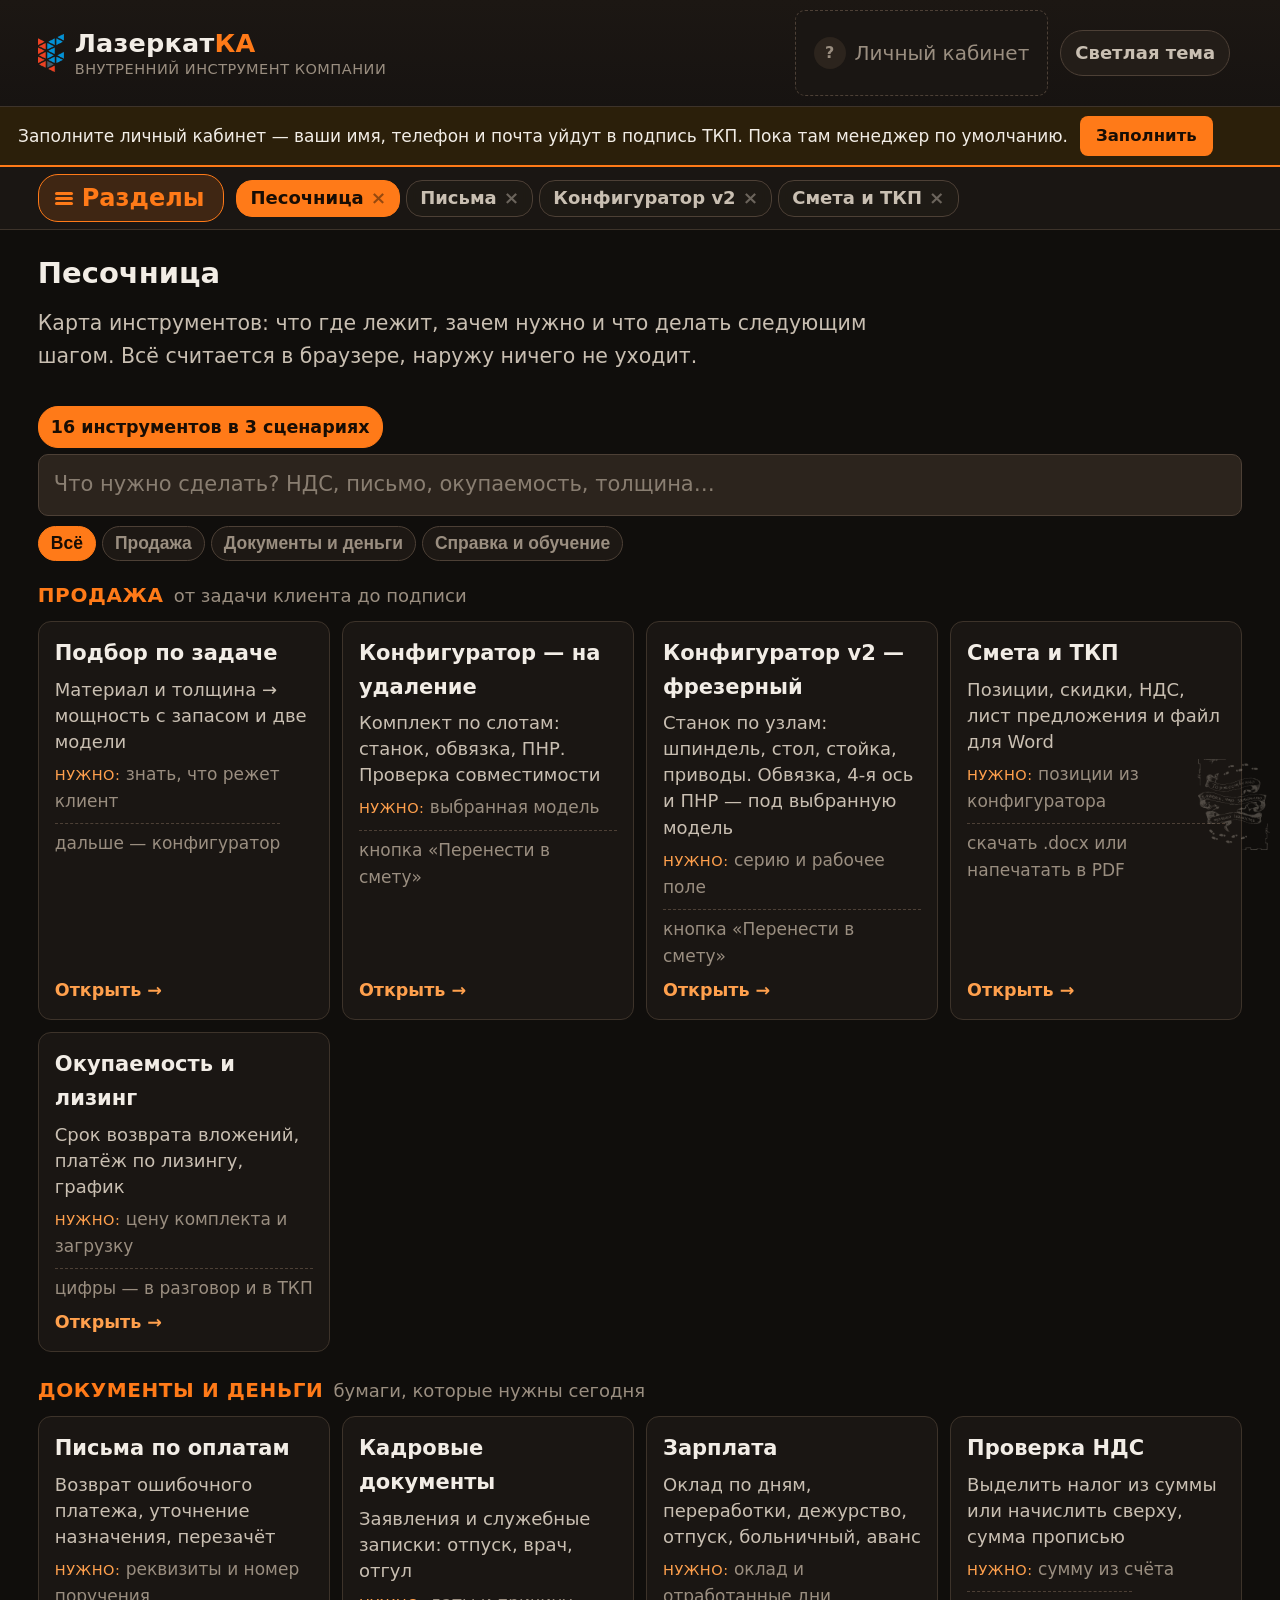
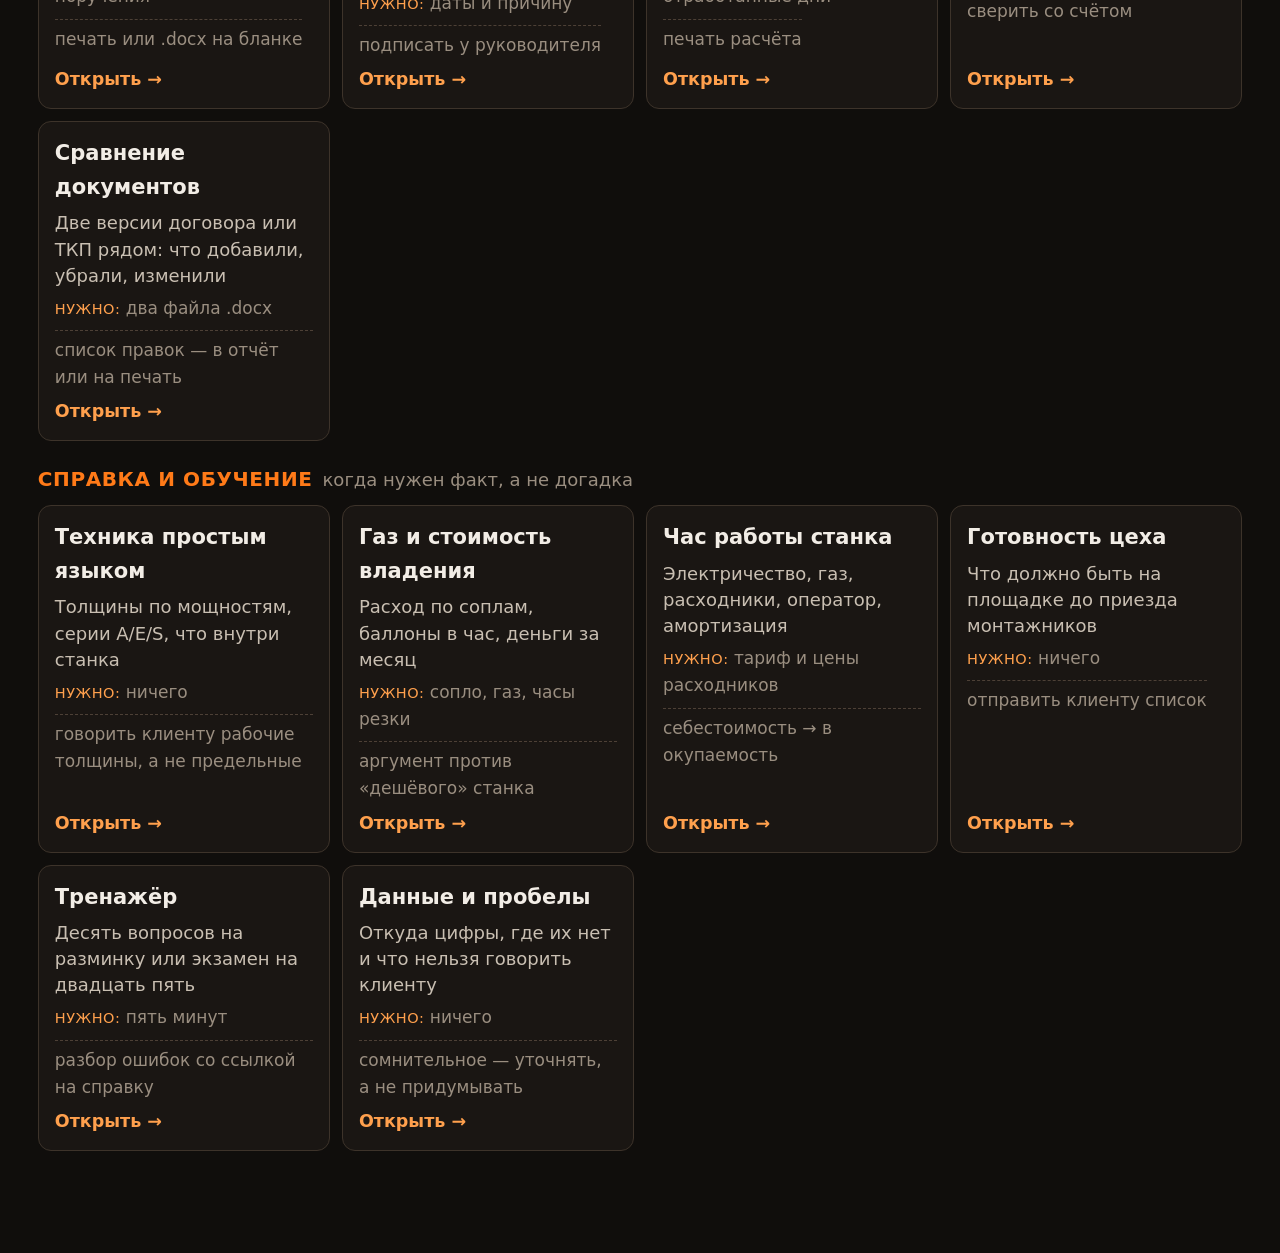
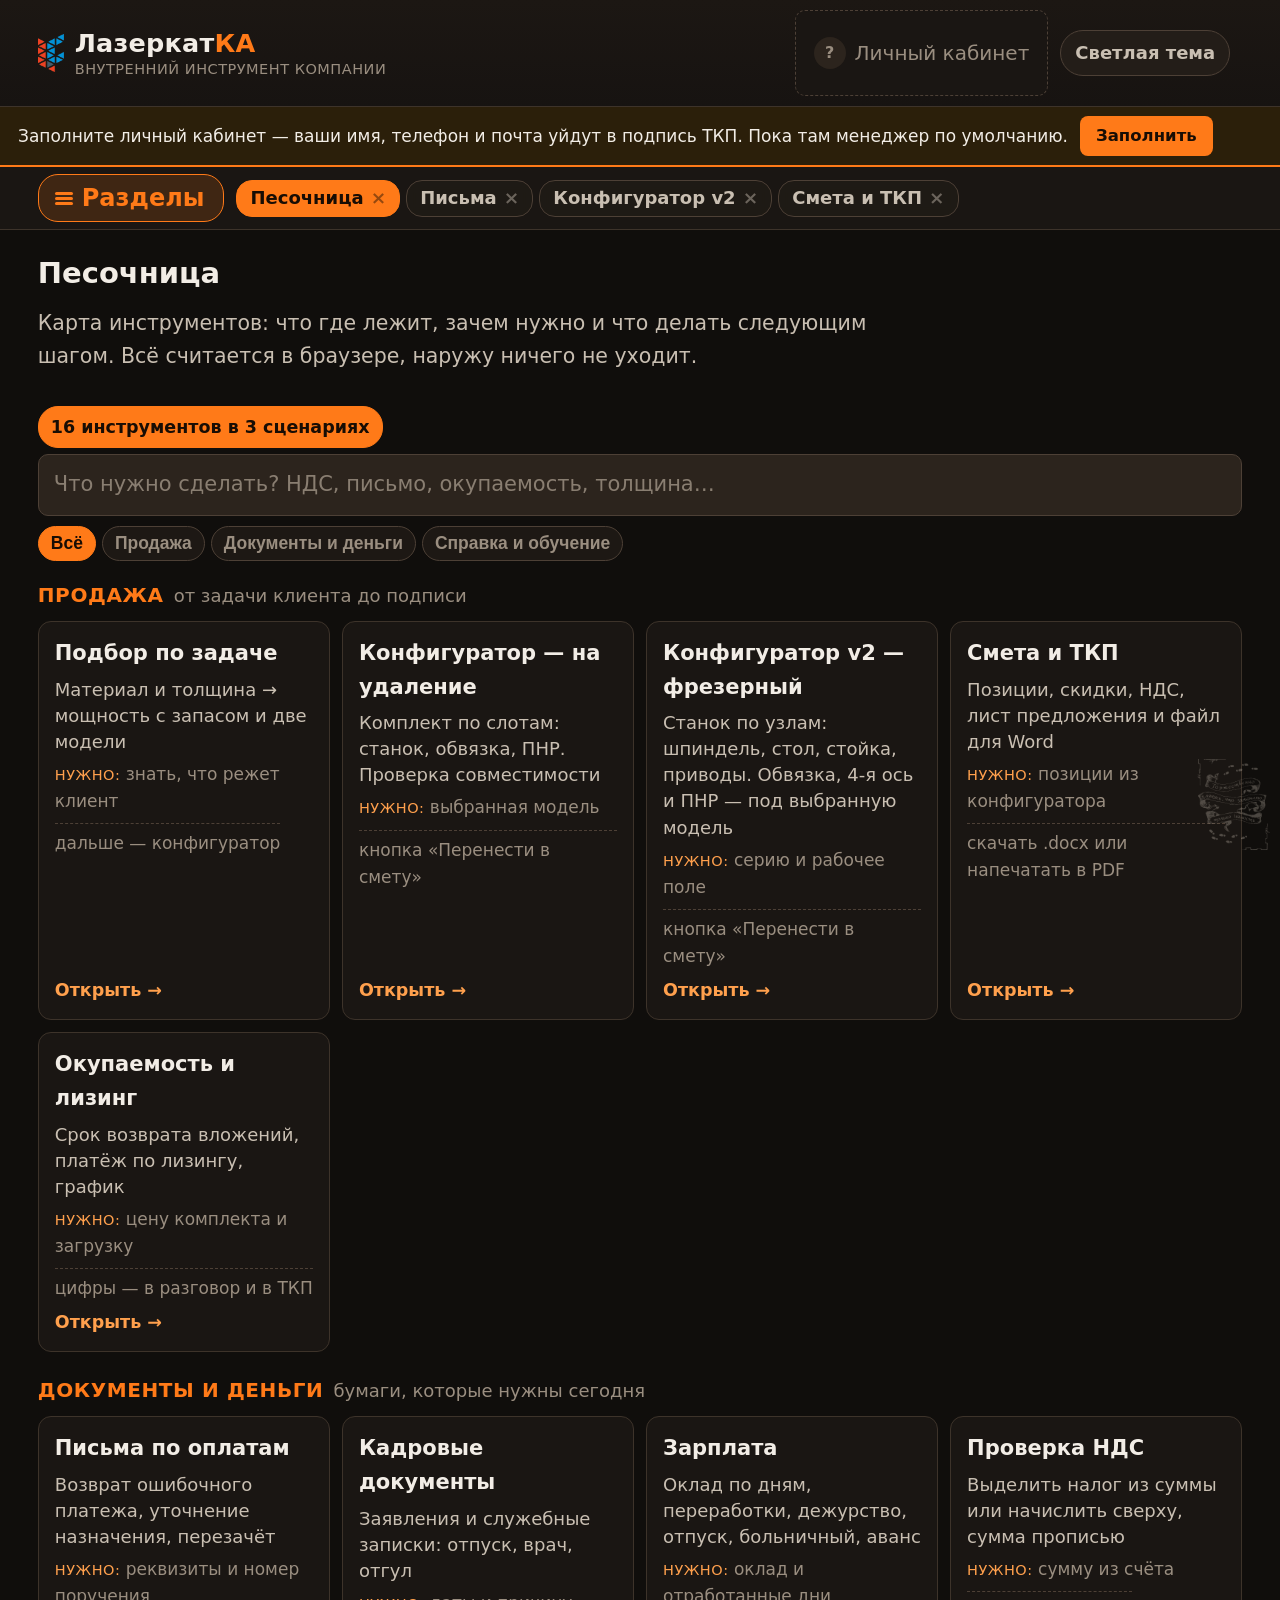
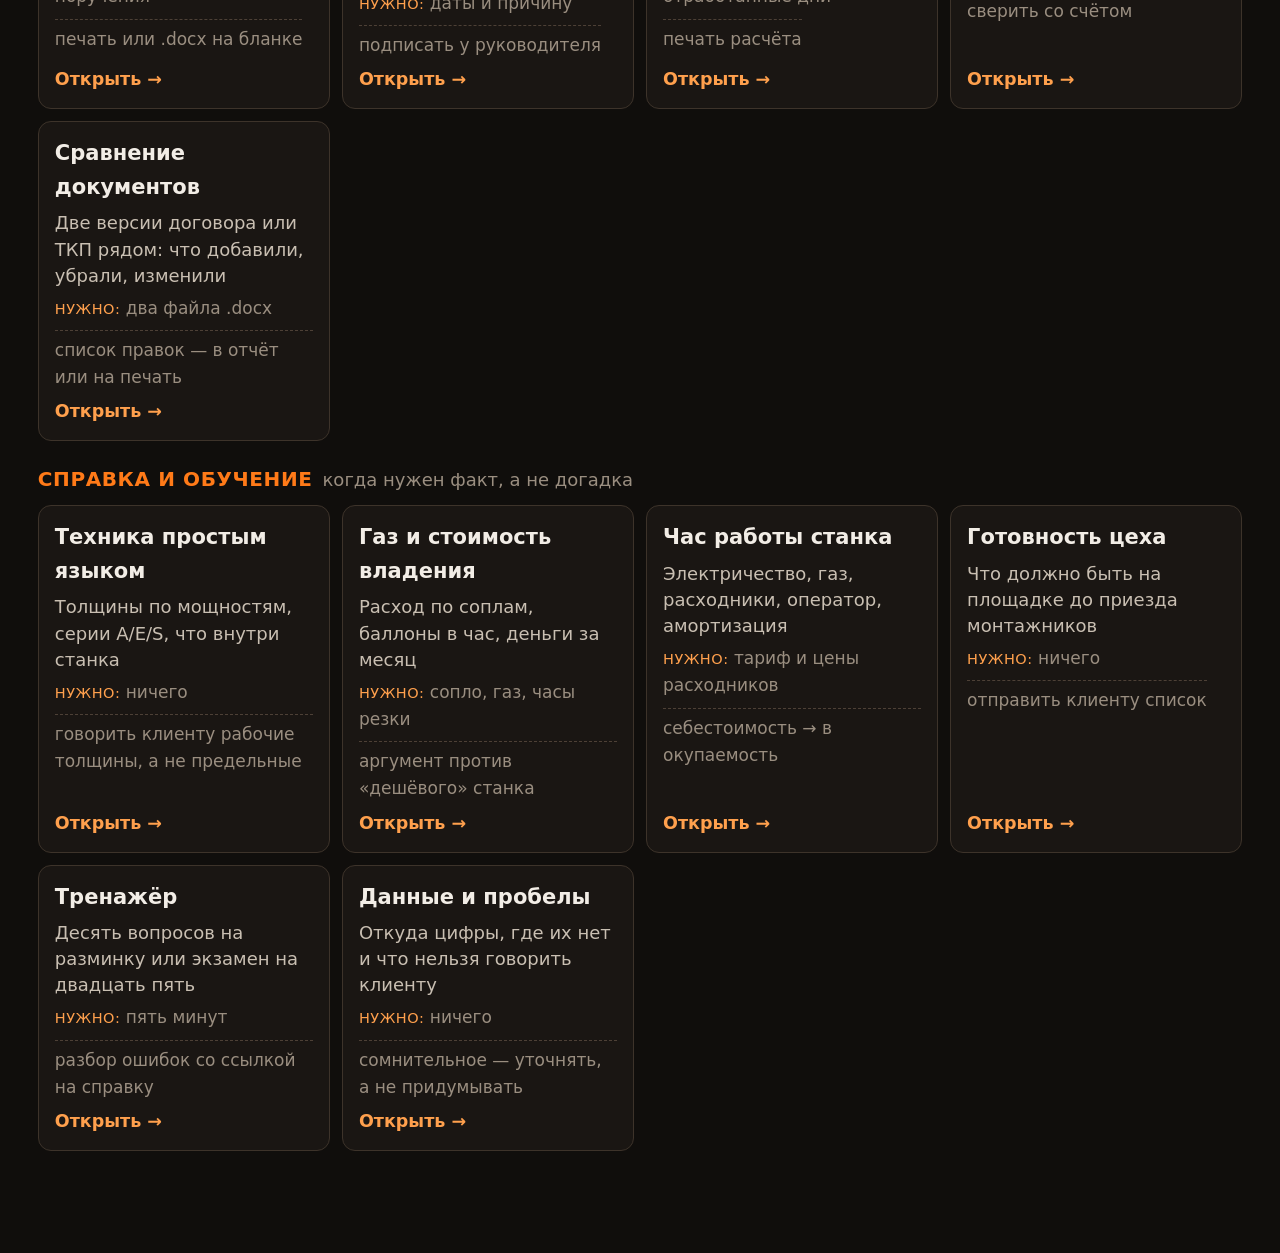
